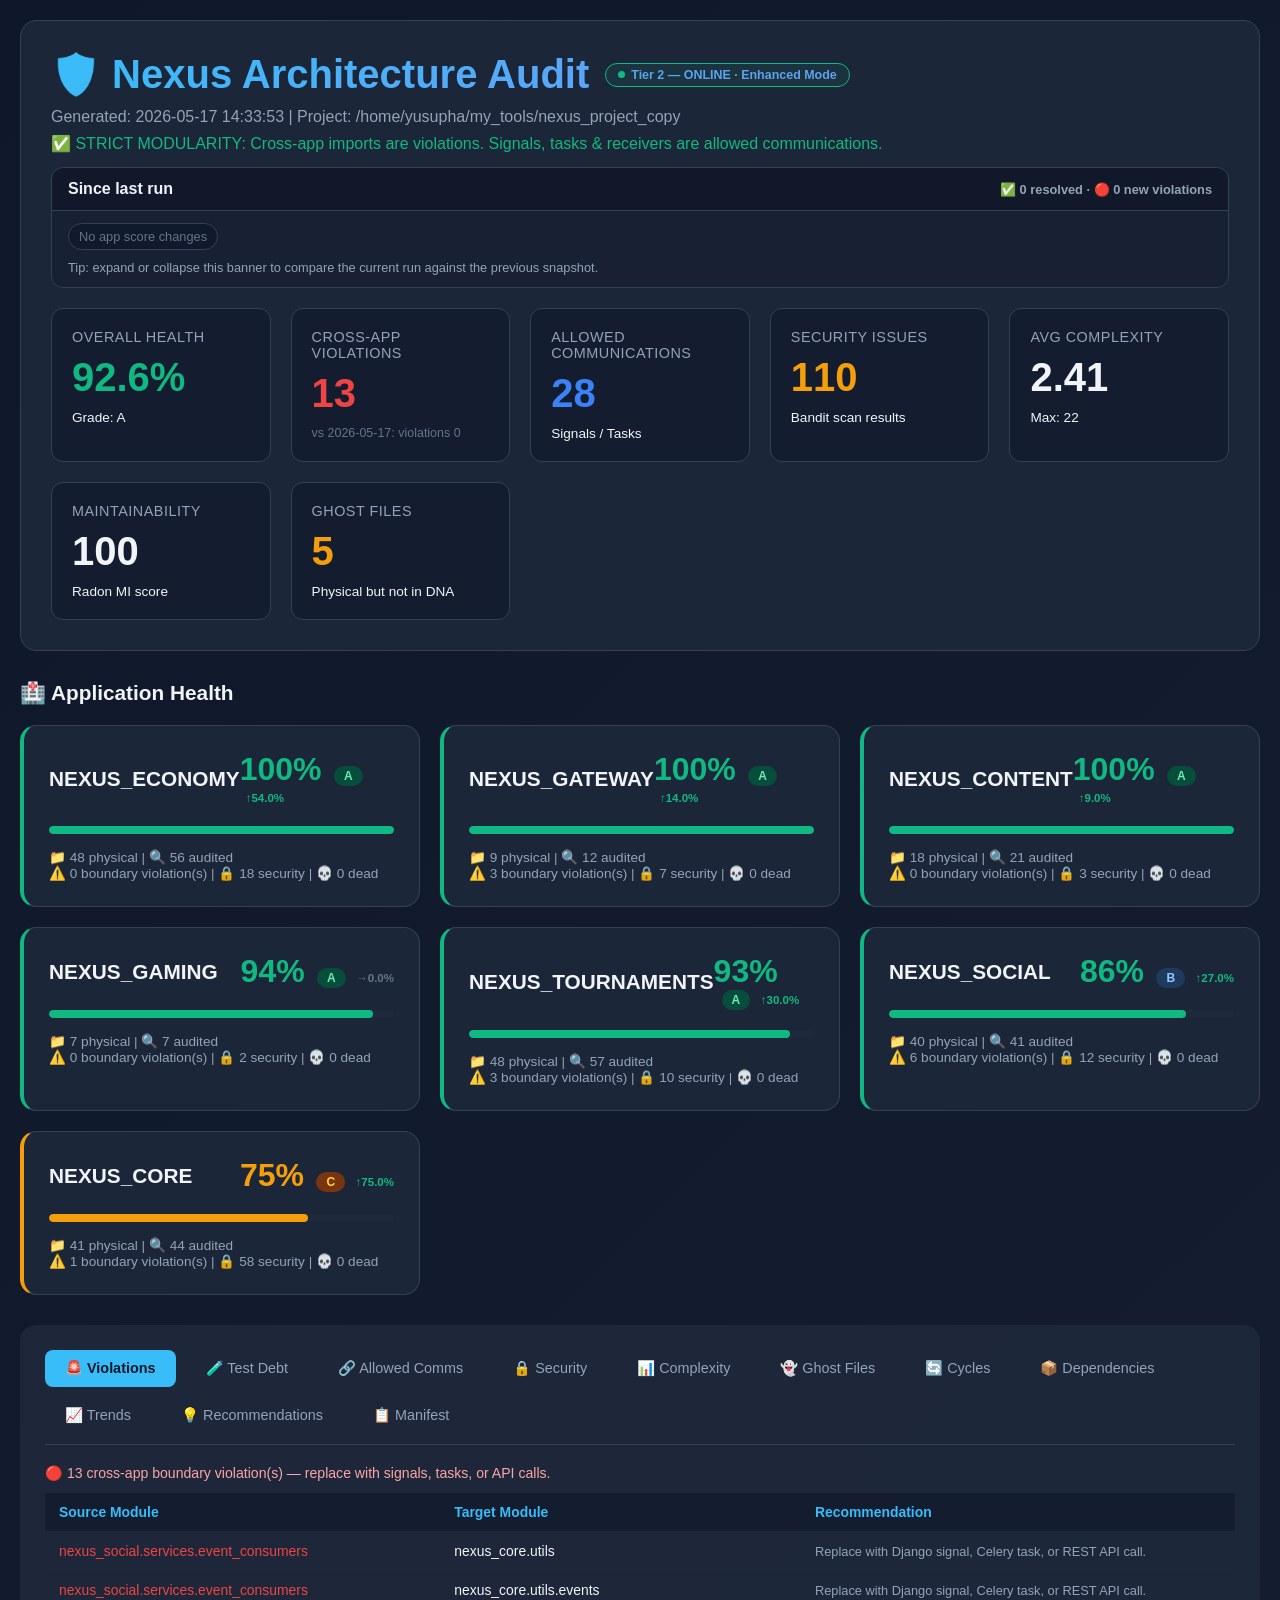
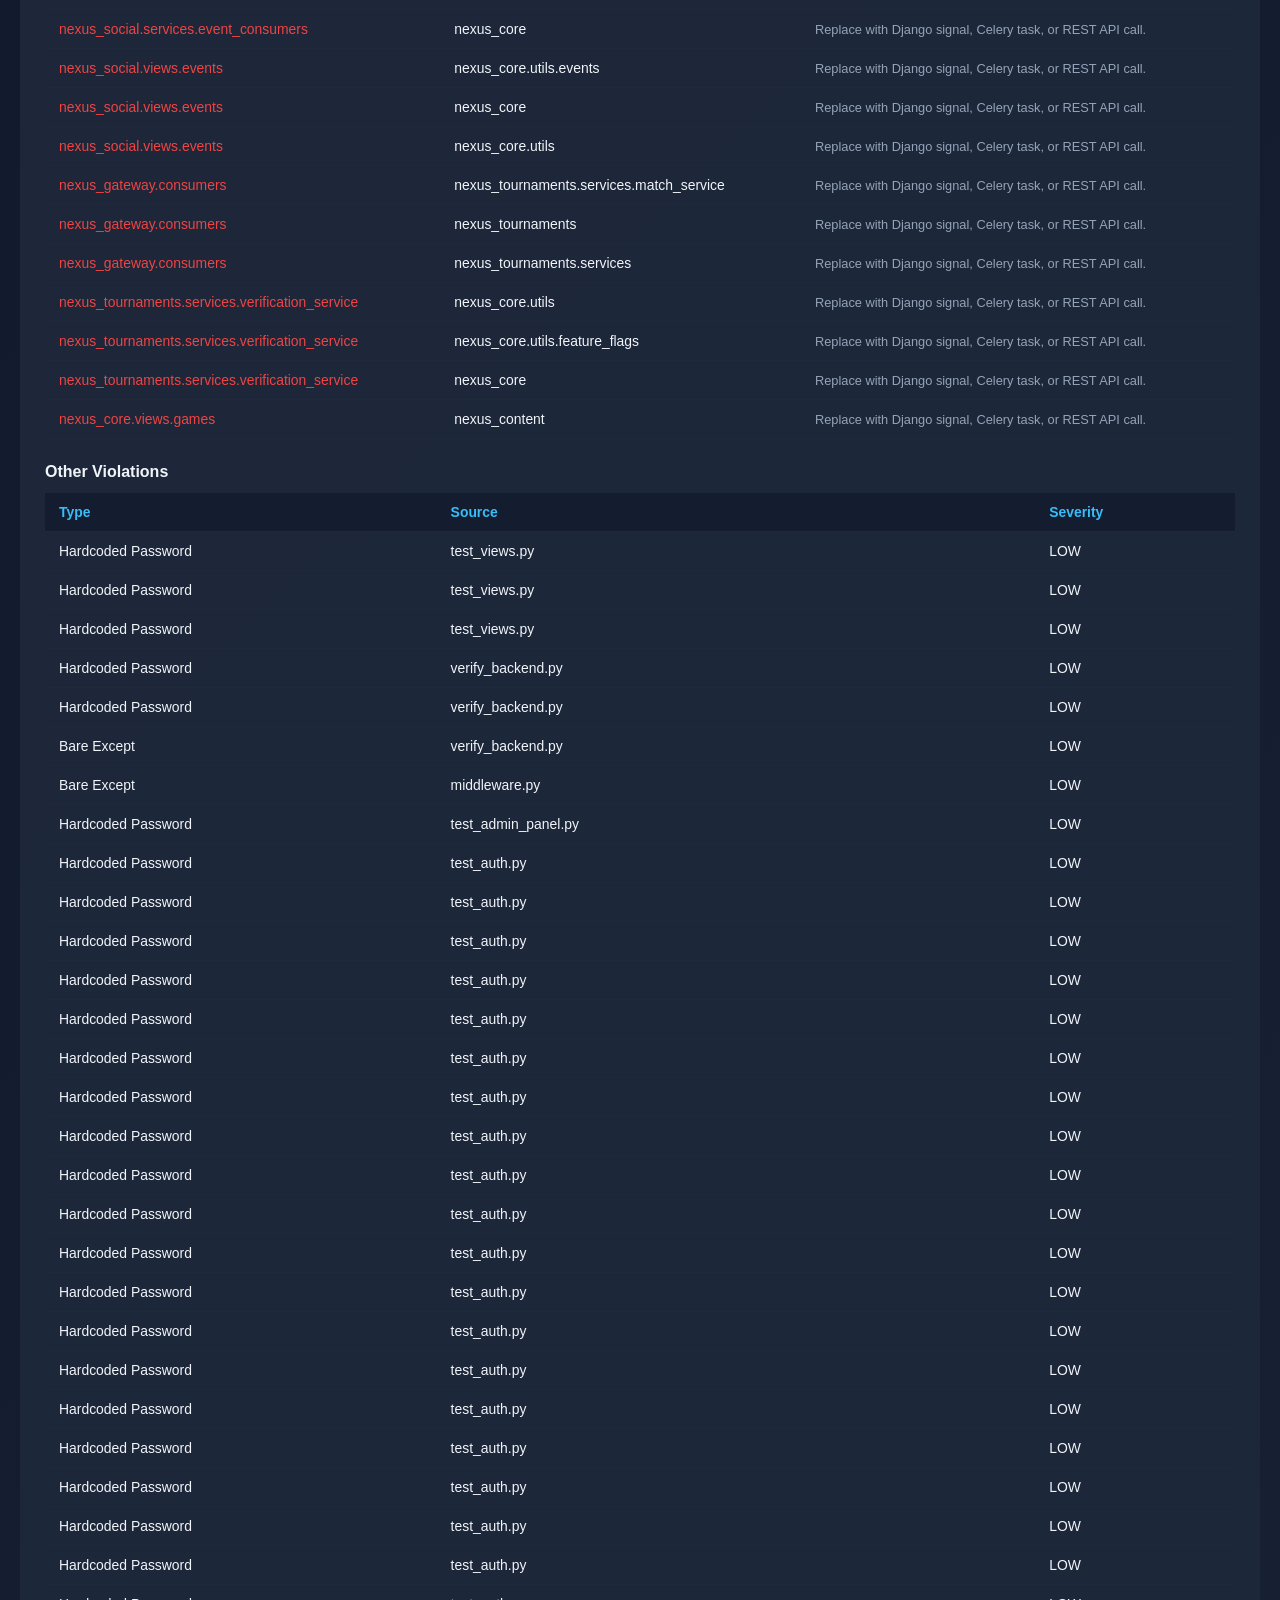
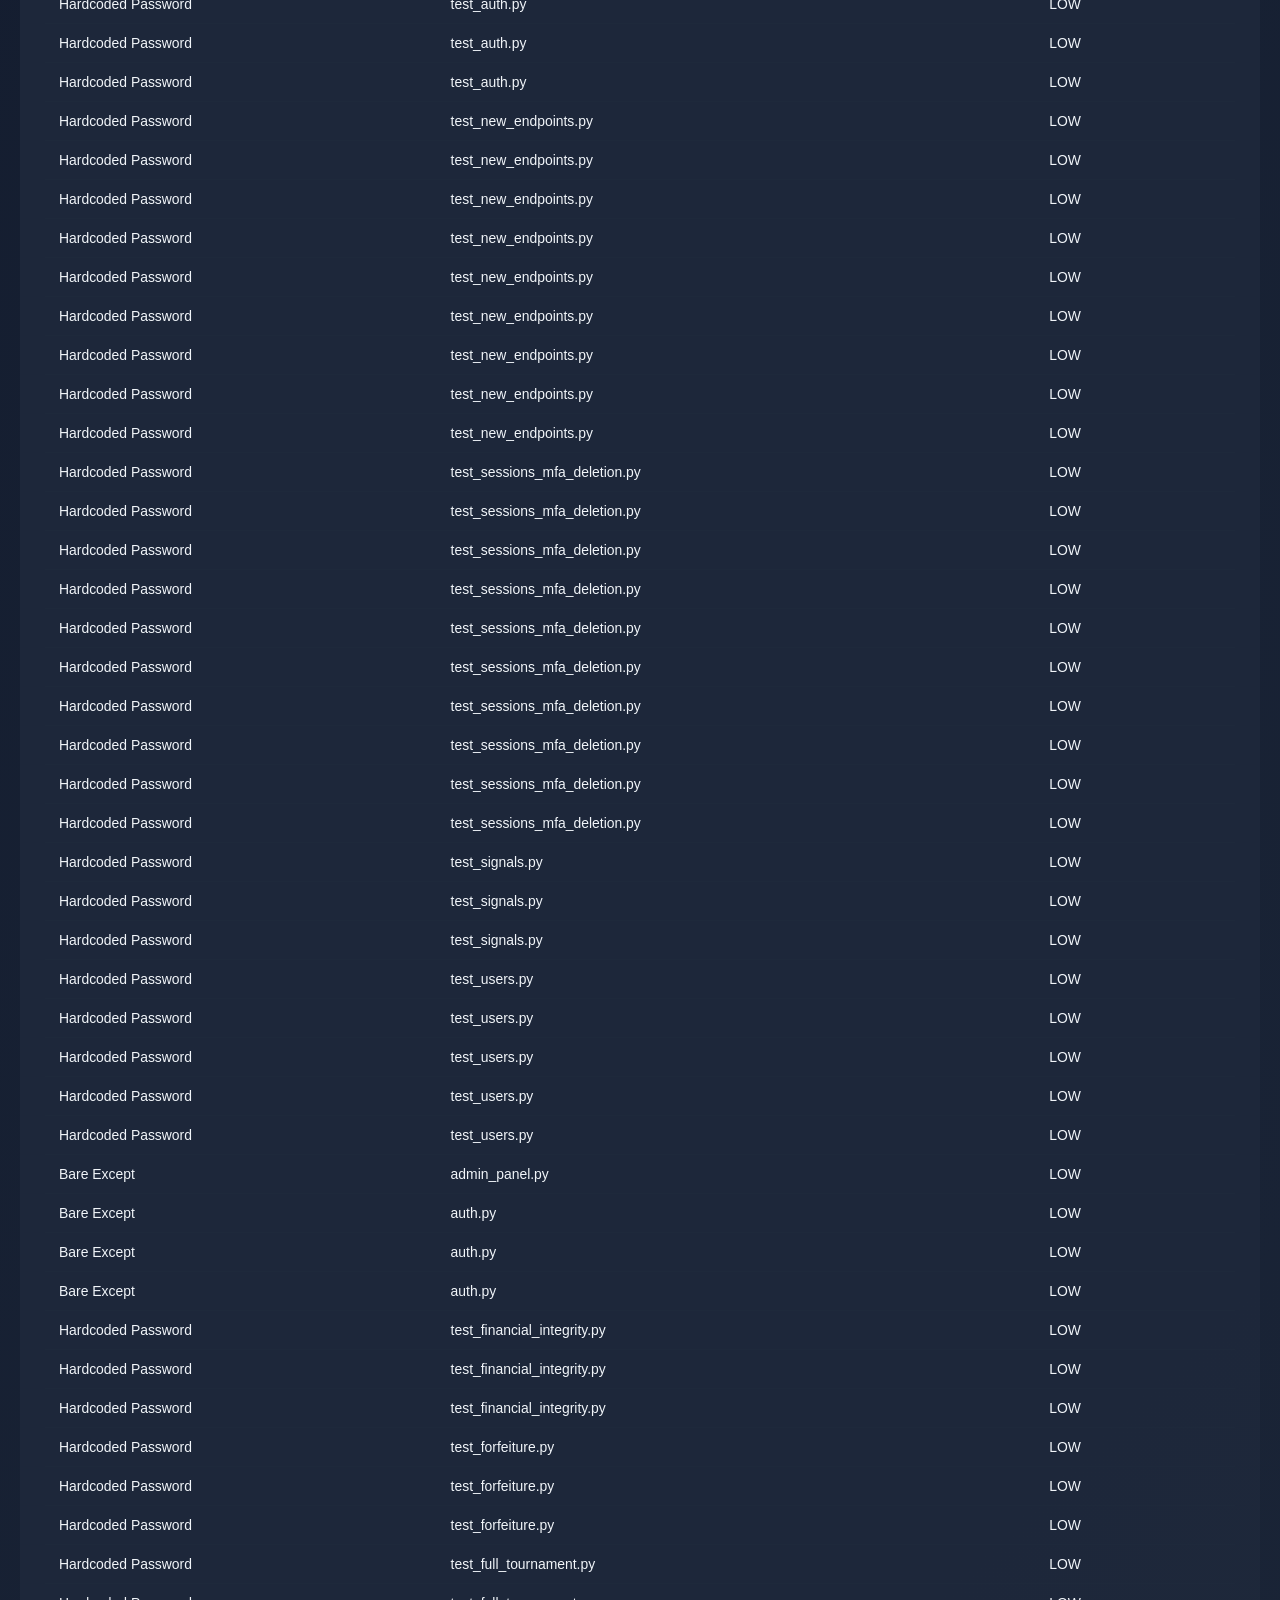
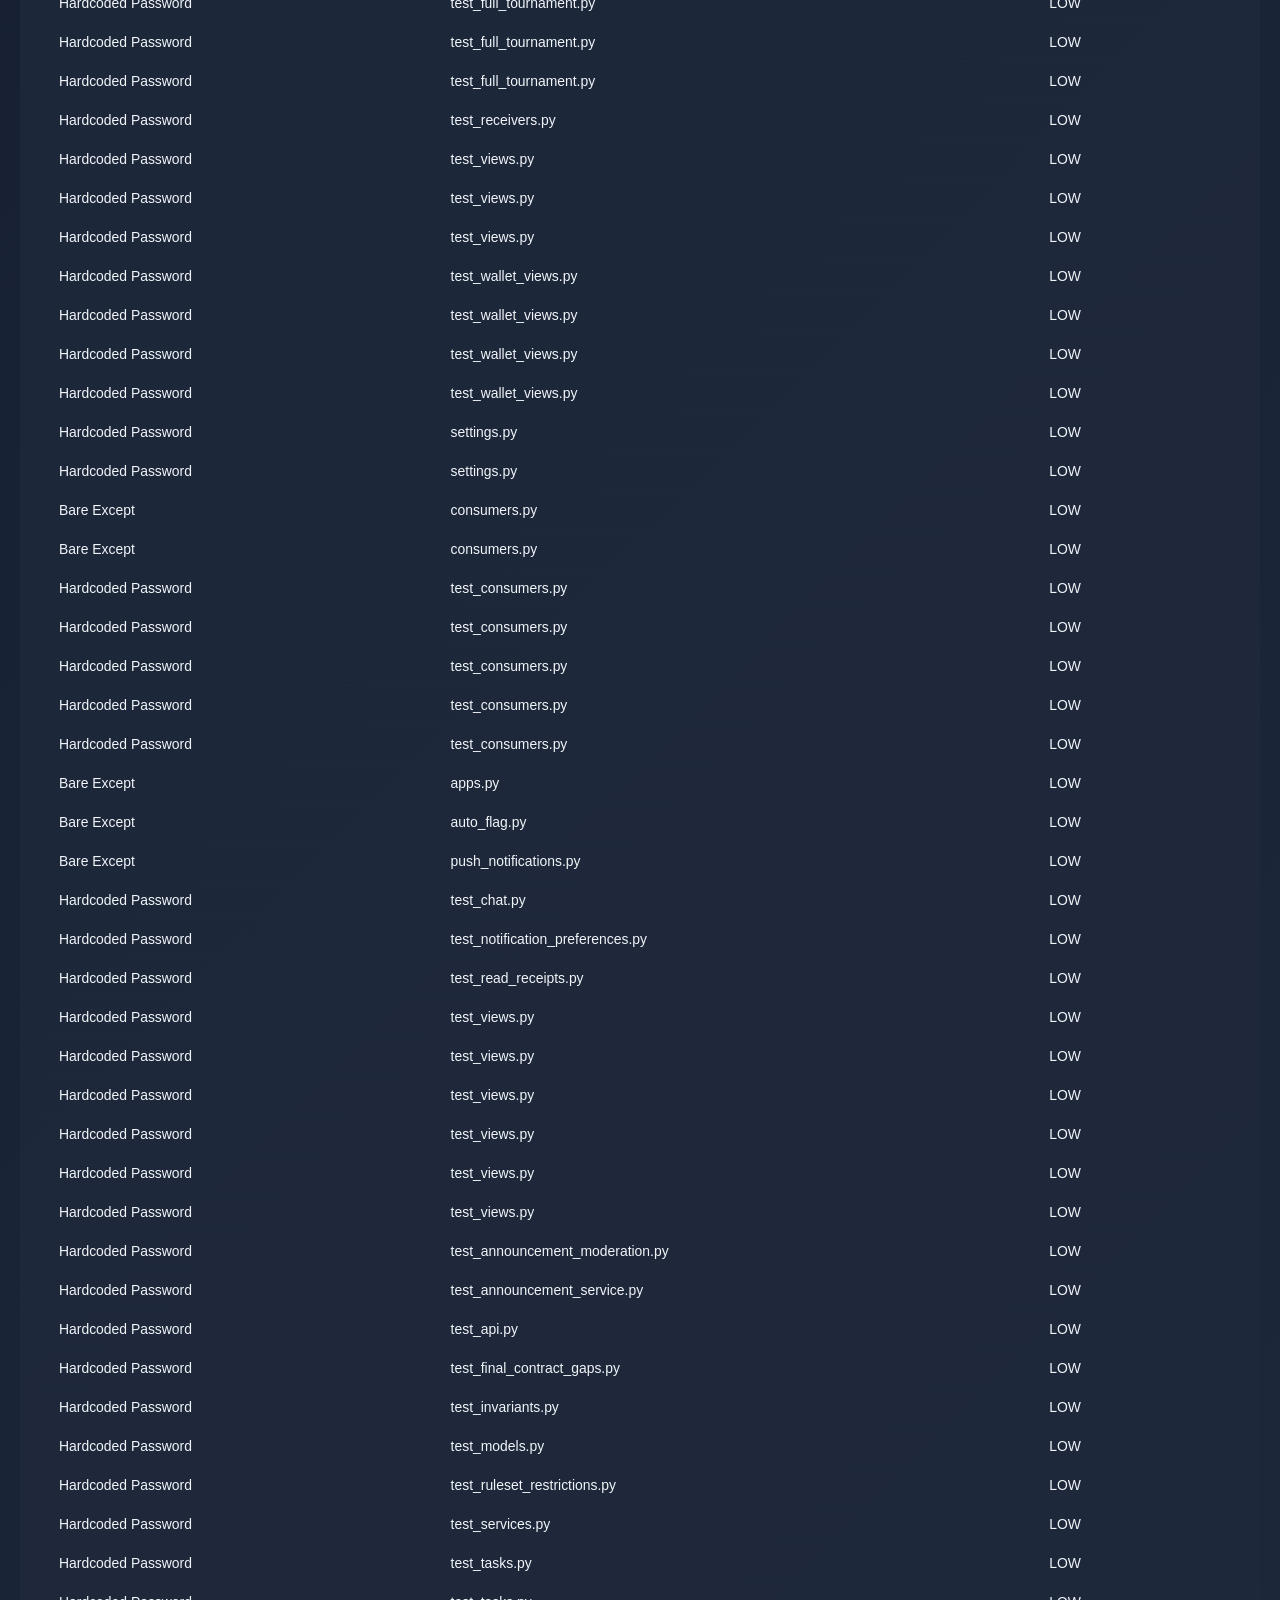
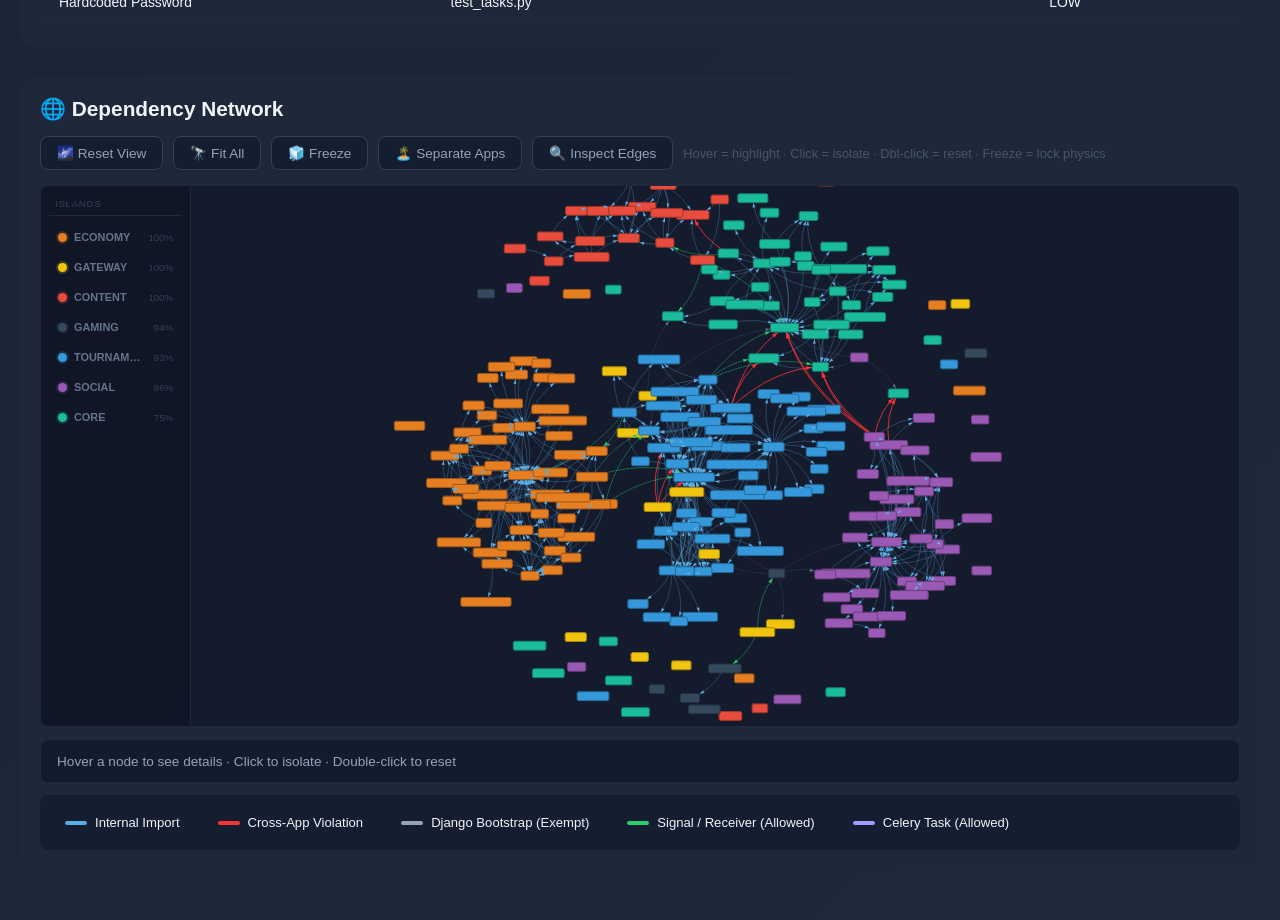
==== visuals/NEXUS_AUDIT_DASHBOARD.html @ c62bd5bd "add nexus audit files" ====
<!DOCTYPE html>
<html lang="en">
<head>
    <meta charset="UTF-8">
    <meta name="viewport" content="width=device-width, initial-scale=1.0">
    <title>Nexus Audit Dashboard — 2026-05-17 14:33:53</title>
    <script type="text/javascript">/**
 * vis-network
 * https://visjs.github.io/vis-network/
 *
 * A dynamic, browser-based visualization library.
 *
 * @version 9.1.2
 * @date    2022-03-28T20:17:35.342Z
 *
 * @copyright (c) 2011-2017 Almende B.V, http://almende.com
 * @copyright (c) 2017-2019 visjs contributors, https://github.com/visjs
 *
 * @license
 * vis.js is dual licensed under both
 *
 *   1. The Apache 2.0 License
 *      http://www.apache.org/licenses/LICENSE-2.0
 *
 *   and
 *
 *   2. The MIT License
 *      http://opensource.org/licenses/MIT
 *
 * vis.js may be distributed under either license.
 */
!function(t,e){"object"==typeof exports&&"undefined"!=typeof module?e(exports):"function"==typeof define&&define.amd?define(["exports"],e):e((t="undefined"!=typeof globalThis?globalThis:t||self).vis=t.vis||{})}(this,(function(t){"use strict";var e="undefined"!=typeof globalThis?globalThis:"undefined"!=typeof window?window:"undefined"!=typeof global?global:"undefined"!=typeof self?self:{},i=function(t){return t&&t.Math==Math&&t},n=i("object"==typeof globalThis&&globalThis)||i("object"==typeof window&&window)||i("object"==typeof self&&self)||i("object"==typeof e&&e)||function(){return this}()||Function("return this")(),o=function(t){try{return!!t()}catch(t){return!0}},r=!o((function(){var t=function(){}.bind();return"function"!=typeof t||t.hasOwnProperty("prototype")})),s=r,a=Function.prototype,h=a.apply,l=a.call,d="object"==typeof Reflect&&Reflect.apply||(s?l.bind(h):function(){return l.apply(h,arguments)}),c=r,u=Function.prototype,f=u.bind,p=u.call,v=c&&f.bind(p,p),g=c?function(t){return t&&v(t)}:function(t){return t&&function(){return p.apply(t,arguments)}},y=function(t){return"function"==typeof t},m={},b=!o((function(){return 7!=Object.defineProperty({},1,{get:function(){return 7}})[1]})),w=r,k=Function.prototype.call,_=w?k.bind(k):function(){return k.apply(k,arguments)},x={},E={}.propertyIsEnumerable,O=Object.getOwnPropertyDescriptor,C=O&&!E.call({1:2},1);x.f=C?function(t){var e=O(this,t);return!!e&&e.enumerable}:E;var S,T,M=function(t,e){return{enumerable:!(1&t),configurable:!(2&t),writable:!(4&t),value:e}},P=g,D=P({}.toString),I=P("".slice),B=function(t){return I(D(t),8,-1)},z=g,N=o,F=B,A=n.Object,j=z("".split),R=N((function(){return!A("z").propertyIsEnumerable(0)}))?function(t){return"String"==F(t)?j(t,""):A(t)}:A,L=n.TypeError,H=function(t){if(null==t)throw L("Can't call method on "+t);return t},W=R,q=H,V=function(t){return W(q(t))},U=y,Y=function(t){return"object"==typeof t?null!==t:U(t)},X={},G=X,K=n,$=y,Z=function(t){return $(t)?t:void 0},Q=function(t,e){return arguments.length<2?Z(G[t])||Z(K[t]):G[t]&&G[t][e]||K[t]&&K[t][e]},J=g({}.isPrototypeOf),tt=Q("navigator","userAgent")||"",et=n,it=tt,nt=et.process,ot=et.Deno,rt=nt&&nt.versions||ot&&ot.version,st=rt&&rt.v8;st&&(T=(S=st.split("."))[0]>0&&S[0]<4?1:+(S[0]+S[1])),!T&&it&&(!(S=it.match(/Edge\/(\d+)/))||S[1]>=74)&&(S=it.match(/Chrome\/(\d+)/))&&(T=+S[1]);var at=T,ht=at,lt=o,dt=!!Object.getOwnPropertySymbols&&!lt((function(){var t=Symbol();return!String(t)||!(Object(t)instanceof Symbol)||!Symbol.sham&&ht&&ht<41})),ct=dt&&!Symbol.sham&&"symbol"==typeof Symbol.iterator,ut=Q,ft=y,pt=J,vt=ct,gt=n.Object,yt=vt?function(t){return"symbol"==typeof t}:function(t){var e=ut("Symbol");return ft(e)&&pt(e.prototype,gt(t))},mt=n.String,bt=function(t){try{return mt(t)}catch(t){return"Object"}},wt=y,kt=bt,_t=n.TypeError,xt=function(t){if(wt(t))return t;throw _t(kt(t)+" is not a function")},Et=xt,Ot=function(t,e){var i=t[e];return null==i?void 0:Et(i)},Ct=_,St=y,Tt=Y,Mt=n.TypeError,Pt={exports:{}},Dt=n,It=Object.defineProperty,Bt=function(t,e){try{It(Dt,t,{value:e,configurable:!0,writable:!0})}catch(i){Dt[t]=e}return e},zt="__core-js_shared__",Nt=n[zt]||Bt(zt,{}),Ft=Nt;(Pt.exports=function(t,e){return Ft[t]||(Ft[t]=void 0!==e?e:{})})("versions",[]).push({version:"3.21.1",mode:"pure",copyright:"© 2014-2022 Denis Pushkarev (zloirock.ru)",license:"https://github.com/zloirock/core-js/blob/v3.21.1/LICENSE",source:"https://github.com/zloirock/core-js"});var At=H,jt=n.Object,Rt=function(t){return jt(At(t))},Lt=Rt,Ht=g({}.hasOwnProperty),Wt=Object.hasOwn||function(t,e){return Ht(Lt(t),e)},qt=g,Vt=0,Ut=Math.random(),Yt=qt(1..toString),Xt=function(t){return"Symbol("+(void 0===t?"":t)+")_"+Yt(++Vt+Ut,36)},Gt=n,Kt=Pt.exports,$t=Wt,Zt=Xt,Qt=dt,Jt=ct,te=Kt("wks"),ee=Gt.Symbol,ie=ee&&ee.for,ne=Jt?ee:ee&&ee.withoutSetter||Zt,oe=function(t){if(!$t(te,t)||!Qt&&"string"!=typeof te[t]){var e="Symbol."+t;Qt&&$t(ee,t)?te[t]=ee[t]:te[t]=Jt&&ie?ie(e):ne(e)}return te[t]},re=_,se=Y,ae=yt,he=Ot,le=function(t,e){var i,n;if("string"===e&&St(i=t.toString)&&!Tt(n=Ct(i,t)))return n;if(St(i=t.valueOf)&&!Tt(n=Ct(i,t)))return n;if("string"!==e&&St(i=t.toString)&&!Tt(n=Ct(i,t)))return n;throw Mt("Can't convert object to primitive value")},de=oe,ce=n.TypeError,ue=de("toPrimitive"),fe=function(t,e){if(!se(t)||ae(t))return t;var i,n=he(t,ue);if(n){if(void 0===e&&(e="default"),i=re(n,t,e),!se(i)||ae(i))return i;throw ce("Can't convert object to primitive value")}return void 0===e&&(e="number"),le(t,e)},pe=yt,ve=function(t){var e=fe(t,"string");return pe(e)?e:e+""},ge=Y,ye=n.document,me=ge(ye)&&ge(ye.createElement),be=function(t){return me?ye.createElement(t):{}},we=be,ke=!b&&!o((function(){return 7!=Object.defineProperty(we("div"),"a",{get:function(){return 7}}).a})),_e=b,xe=_,Ee=x,Oe=M,Ce=V,Se=ve,Te=Wt,Me=ke,Pe=Object.getOwnPropertyDescriptor;m.f=_e?Pe:function(t,e){if(t=Ce(t),e=Se(e),Me)try{return Pe(t,e)}catch(t){}if(Te(t,e))return Oe(!xe(Ee.f,t,e),t[e])};var De=o,Ie=y,Be=/#|\.prototype\./,ze=function(t,e){var i=Fe[Ne(t)];return i==je||i!=Ae&&(Ie(e)?De(e):!!e)},Ne=ze.normalize=function(t){return String(t).replace(Be,".").toLowerCase()},Fe=ze.data={},Ae=ze.NATIVE="N",je=ze.POLYFILL="P",Re=ze,Le=xt,He=r,We=g(g.bind),qe=function(t,e){return Le(t),void 0===e?t:He?We(t,e):function(){return t.apply(e,arguments)}},Ve={},Ue=b&&o((function(){return 42!=Object.defineProperty((function(){}),"prototype",{value:42,writable:!1}).prototype})),Ye=n,Xe=Y,Ge=Ye.String,Ke=Ye.TypeError,$e=function(t){if(Xe(t))return t;throw Ke(Ge(t)+" is not an object")},Ze=b,Qe=ke,Je=Ue,ti=$e,ei=ve,ii=n.TypeError,ni=Object.defineProperty,oi=Object.getOwnPropertyDescriptor,ri="enumerable",si="configurable",ai="writable";Ve.f=Ze?Je?function(t,e,i){if(ti(t),e=ei(e),ti(i),"function"==typeof t&&"prototype"===e&&"value"in i&&ai in i&&!i.writable){var n=oi(t,e);n&&n.writable&&(t[e]=i.value,i={configurable:si in i?i.configurable:n.configurable,enumerable:ri in i?i.enumerable:n.enumerable,writable:!1})}return ni(t,e,i)}:ni:function(t,e,i){if(ti(t),e=ei(e),ti(i),Qe)try{return ni(t,e,i)}catch(t){}if("get"in i||"set"in i)throw ii("Accessors not supported");return"value"in i&&(t[e]=i.value),t};var hi=Ve,li=M,di=b?function(t,e,i){return hi.f(t,e,li(1,i))}:function(t,e,i){return t[e]=i,t},ci=n,ui=d,fi=g,pi=y,vi=m.f,gi=Re,yi=X,mi=qe,bi=di,wi=Wt,ki=function(t){var e=function(i,n,o){if(this instanceof e){switch(arguments.length){case 0:return new t;case 1:return new t(i);case 2:return new t(i,n)}return new t(i,n,o)}return ui(t,this,arguments)};return e.prototype=t.prototype,e},_i=function(t,e){var i,n,o,r,s,a,h,l,d=t.target,c=t.global,u=t.stat,f=t.proto,p=c?ci:u?ci[d]:(ci[d]||{}).prototype,v=c?yi:yi[d]||bi(yi,d,{})[d],g=v.prototype;for(o in e)i=!gi(c?o:d+(u?".":"#")+o,t.forced)&&p&&wi(p,o),s=v[o],i&&(a=t.noTargetGet?(l=vi(p,o))&&l.value:p[o]),r=i&&a?a:e[o],i&&typeof s==typeof r||(h=t.bind&&i?mi(r,ci):t.wrap&&i?ki(r):f&&pi(r)?fi(r):r,(t.sham||r&&r.sham||s&&s.sham)&&bi(h,"sham",!0),bi(v,o,h),f&&(wi(yi,n=d+"Prototype")||bi(yi,n,{}),bi(yi[n],o,r),t.real&&g&&!g[o]&&bi(g,o,r)))},xi=Math.ceil,Ei=Math.floor,Oi=function(t){var e=+t;return e!=e||0===e?0:(e>0?Ei:xi)(e)},Ci=Oi,Si=Math.max,Ti=Math.min,Mi=function(t,e){var i=Ci(t);return i<0?Si(i+e,0):Ti(i,e)},Pi=Oi,Di=Math.min,Ii=function(t){return t>0?Di(Pi(t),9007199254740991):0},Bi=function(t){return Ii(t.length)},zi=V,Ni=Mi,Fi=Bi,Ai=function(t){return function(e,i,n){var o,r=zi(e),s=Fi(r),a=Ni(n,s);if(t&&i!=i){for(;s>a;)if((o=r[a++])!=o)return!0}else for(;s>a;a++)if((t||a in r)&&r[a]===i)return t||a||0;return!t&&-1}},ji={includes:Ai(!0),indexOf:Ai(!1)},Ri={},Li=Wt,Hi=V,Wi=ji.indexOf,qi=Ri,Vi=g([].push),Ui=function(t,e){var i,n=Hi(t),o=0,r=[];for(i in n)!Li(qi,i)&&Li(n,i)&&Vi(r,i);for(;e.length>o;)Li(n,i=e[o++])&&(~Wi(r,i)||Vi(r,i));return r},Yi=["constructor","hasOwnProperty","isPrototypeOf","propertyIsEnumerable","toLocaleString","toString","valueOf"],Xi=Ui,Gi=Yi,Ki=Object.keys||function(t){return Xi(t,Gi)},$i={};$i.f=Object.getOwnPropertySymbols;var Zi=b,Qi=g,Ji=_,tn=o,en=Ki,nn=$i,on=x,rn=Rt,sn=R,an=Object.assign,hn=Object.defineProperty,ln=Qi([].concat),dn=!an||tn((function(){if(Zi&&1!==an({b:1},an(hn({},"a",{enumerable:!0,get:function(){hn(this,"b",{value:3,enumerable:!1})}}),{b:2})).b)return!0;var t={},e={},i=Symbol(),n="abcdefghijklmnopqrst";return t[i]=7,n.split("").forEach((function(t){e[t]=t})),7!=an({},t)[i]||en(an({},e)).join("")!=n}))?function(t,e){for(var i=rn(t),n=arguments.length,o=1,r=nn.f,s=on.f;n>o;)for(var a,h=sn(arguments[o++]),l=r?ln(en(h),r(h)):en(h),d=l.length,c=0;d>c;)a=l[c++],Zi&&!Ji(s,h,a)||(i[a]=h[a]);return i}:an,cn=dn;_i({target:"Object",stat:!0,forced:Object.assign!==cn},{assign:cn});var un=X.Object.assign,fn=g([].slice),pn=g,vn=xt,gn=Y,yn=Wt,mn=fn,bn=r,wn=n.Function,kn=pn([].concat),_n=pn([].join),xn={},En=function(t,e,i){if(!yn(xn,e)){for(var n=[],o=0;o<e;o++)n[o]="a["+o+"]";xn[e]=wn("C,a","return new C("+_n(n,",")+")")}return xn[e](t,i)},On=bn?wn.bind:function(t){var e=vn(this),i=e.prototype,n=mn(arguments,1),o=function(){var i=kn(n,mn(arguments));return this instanceof o?En(e,i.length,i):e.apply(t,i)};return gn(i)&&(o.prototype=i),o},Cn=On;_i({target:"Function",proto:!0,forced:Function.bind!==Cn},{bind:Cn});var Sn=X,Tn=function(t){return Sn[t+"Prototype"]},Mn=Tn("Function").bind,Pn=J,Dn=Mn,In=Function.prototype,Bn=function(t){var e=t.bind;return t===In||Pn(In,t)&&e===In.bind?Dn:e},zn=Bn;function Nn(t,e,i,n){t.beginPath(),t.arc(e,i,n,0,2*Math.PI,!1),t.closePath()}function Fn(t,e,i,n,o,r){var s=Math.PI/180;n-2*r<0&&(r=n/2),o-2*r<0&&(r=o/2),t.beginPath(),t.moveTo(e+r,i),t.lineTo(e+n-r,i),t.arc(e+n-r,i+r,r,270*s,360*s,!1),t.lineTo(e+n,i+o-r),t.arc(e+n-r,i+o-r,r,0,90*s,!1),t.lineTo(e+r,i+o),t.arc(e+r,i+o-r,r,90*s,180*s,!1),t.lineTo(e,i+r),t.arc(e+r,i+r,r,180*s,270*s,!1),t.closePath()}function An(t,e,i,n,o){var r=.5522848,s=n/2*r,a=o/2*r,h=e+n,l=i+o,d=e+n/2,c=i+o/2;t.beginPath(),t.moveTo(e,c),t.bezierCurveTo(e,c-a,d-s,i,d,i),t.bezierCurveTo(d+s,i,h,c-a,h,c),t.bezierCurveTo(h,c+a,d+s,l,d,l),t.bezierCurveTo(d-s,l,e,c+a,e,c),t.closePath()}function jn(t,e,i,n,o){var r=o*(1/3),s=.5522848,a=n/2*s,h=r/2*s,l=e+n,d=i+r,c=e+n/2,u=i+r/2,f=i+(o-r/2),p=i+o;t.beginPath(),t.moveTo(l,u),t.bezierCurveTo(l,u+h,c+a,d,c,d),t.bezierCurveTo(c-a,d,e,u+h,e,u),t.bezierCurveTo(e,u-h,c-a,i,c,i),t.bezierCurveTo(c+a,i,l,u-h,l,u),t.lineTo(l,f),t.bezierCurveTo(l,f+h,c+a,p,c,p),t.bezierCurveTo(c-a,p,e,f+h,e,f),t.lineTo(e,u)}function Rn(t,e,i,n,o,r){t.beginPath(),t.moveTo(e,i);for(var s=r.length,a=n-e,h=o-i,l=h/a,d=Math.sqrt(a*a+h*h),c=0,u=!0,f=0,p=+r[0];d>=.1;)(p=+r[c++%s])>d&&(p=d),f=Math.sqrt(p*p/(1+l*l)),e+=f=a<0?-f:f,i+=l*f,!0===u?t.lineTo(e,i):t.moveTo(e,i),d-=p,u=!u}var Ln={circle:Nn,dashedLine:Rn,database:jn,diamond:function(t,e,i,n){t.beginPath(),t.lineTo(e,i+n),t.lineTo(e+n,i),t.lineTo(e,i-n),t.lineTo(e-n,i),t.closePath()},ellipse:An,ellipse_vis:An,hexagon:function(t,e,i,n){t.beginPath();var o=2*Math.PI/6;t.moveTo(e+n,i);for(var r=1;r<6;r++)t.lineTo(e+n*Math.cos(o*r),i+n*Math.sin(o*r));t.closePath()},roundRect:Fn,square:function(t,e,i,n){t.beginPath(),t.rect(e-n,i-n,2*n,2*n),t.closePath()},star:function(t,e,i,n){t.beginPath(),i+=.1*(n*=.82);for(var o=0;o<10;o++){var r=o%2==0?1.3*n:.5*n;t.lineTo(e+r*Math.sin(2*o*Math.PI/10),i-r*Math.cos(2*o*Math.PI/10))}t.closePath()},triangle:function(t,e,i,n){t.beginPath(),i+=.275*(n*=1.15);var o=2*n,r=o/2,s=Math.sqrt(3)/6*o,a=Math.sqrt(o*o-r*r);t.moveTo(e,i-(a-s)),t.lineTo(e+r,i+s),t.lineTo(e-r,i+s),t.lineTo(e,i-(a-s)),t.closePath()},triangleDown:function(t,e,i,n){t.beginPath(),i-=.275*(n*=1.15);var o=2*n,r=o/2,s=Math.sqrt(3)/6*o,a=Math.sqrt(o*o-r*r);t.moveTo(e,i+(a-s)),t.lineTo(e+r,i-s),t.lineTo(e-r,i-s),t.lineTo(e,i+(a-s)),t.closePath()}};var Hn={exports:{}};!function(t){function e(t){if(t)return function(t){for(var i in e.prototype)t[i]=e.prototype[i];return t}(t)}t.exports=e,e.prototype.on=e.prototype.addEventListener=function(t,e){return this._callbacks=this._callbacks||{},(this._callbacks["$"+t]=this._callbacks["$"+t]||[]).push(e),this},e.prototype.once=function(t,e){function i(){this.off(t,i),e.apply(this,arguments)}return i.fn=e,this.on(t,i),this},e.prototype.off=e.prototype.removeListener=e.prototype.removeAllListeners=e.prototype.removeEventListener=function(t,e){if(this._callbacks=this._callbacks||{},0==arguments.length)return this._callbacks={},this;var i,n=this._callbacks["$"+t];if(!n)return this;if(1==arguments.length)return delete this._callbacks["$"+t],this;for(var o=0;o<n.length;o++)if((i=n[o])===e||i.fn===e){n.splice(o,1);break}return 0===n.length&&delete this._callbacks["$"+t],this},e.prototype.emit=function(t){this._callbacks=this._callbacks||{};for(var e=new Array(arguments.length-1),i=this._callbacks["$"+t],n=1;n<arguments.length;n++)e[n-1]=arguments[n];if(i){n=0;for(var o=(i=i.slice(0)).length;n<o;++n)i[n].apply(this,e)}return this},e.prototype.listeners=function(t){return this._callbacks=this._callbacks||{},this._callbacks["$"+t]||[]},e.prototype.hasListeners=function(t){return!!this.listeners(t).length}}(Hn);var Wn=Hn.exports,qn={};qn[oe("toStringTag")]="z";var Vn="[object z]"===String(qn),Un=n,Yn=Vn,Xn=y,Gn=B,Kn=oe("toStringTag"),$n=Un.Object,Zn="Arguments"==Gn(function(){return arguments}()),Qn=Yn?Gn:function(t){var e,i,n;return void 0===t?"Undefined":null===t?"Null":"string"==typeof(i=function(t,e){try{return t[e]}catch(t){}}(e=$n(t),Kn))?i:Zn?Gn(e):"Object"==(n=Gn(e))&&Xn(e.callee)?"Arguments":n},Jn=Qn,to=n.String,eo=function(t){if("Symbol"===Jn(t))throw TypeError("Cannot convert a Symbol value to a string");return to(t)},io=g,no=Oi,oo=eo,ro=H,so=io("".charAt),ao=io("".charCodeAt),ho=io("".slice),lo=function(t){return function(e,i){var n,o,r=oo(ro(e)),s=no(i),a=r.length;return s<0||s>=a?t?"":void 0:(n=ao(r,s))<55296||n>56319||s+1===a||(o=ao(r,s+1))<56320||o>57343?t?so(r,s):n:t?ho(r,s,s+2):o-56320+(n-55296<<10)+65536}},co={codeAt:lo(!1),charAt:lo(!0)},uo=y,fo=Nt,po=g(Function.toString);uo(fo.inspectSource)||(fo.inspectSource=function(t){return po(t)});var vo,go,yo,mo=fo.inspectSource,bo=y,wo=mo,ko=n.WeakMap,_o=bo(ko)&&/native code/.test(wo(ko)),xo=Pt.exports,Eo=Xt,Oo=xo("keys"),Co=function(t){return Oo[t]||(Oo[t]=Eo(t))},So=_o,To=n,Mo=g,Po=Y,Do=di,Io=Wt,Bo=Nt,zo=Co,No=Ri,Fo="Object already initialized",Ao=To.TypeError,jo=To.WeakMap;if(So||Bo.state){var Ro=Bo.state||(Bo.state=new jo),Lo=Mo(Ro.get),Ho=Mo(Ro.has),Wo=Mo(Ro.set);vo=function(t,e){if(Ho(Ro,t))throw new Ao(Fo);return e.facade=t,Wo(Ro,t,e),e},go=function(t){return Lo(Ro,t)||{}},yo=function(t){return Ho(Ro,t)}}else{var qo=zo("state");No[qo]=!0,vo=function(t,e){if(Io(t,qo))throw new Ao(Fo);return e.facade=t,Do(t,qo,e),e},go=function(t){return Io(t,qo)?t[qo]:{}},yo=function(t){return Io(t,qo)}}var Vo={set:vo,get:go,has:yo,enforce:function(t){return yo(t)?go(t):vo(t,{})},getterFor:function(t){return function(e){var i;if(!Po(e)||(i=go(e)).type!==t)throw Ao("Incompatible receiver, "+t+" required");return i}}},Uo=b,Yo=Wt,Xo=Function.prototype,Go=Uo&&Object.getOwnPropertyDescriptor,Ko=Yo(Xo,"name"),$o={EXISTS:Ko,PROPER:Ko&&"something"===function(){}.name,CONFIGURABLE:Ko&&(!Uo||Uo&&Go(Xo,"name").configurable)},Zo={},Qo=b,Jo=Ue,tr=Ve,er=$e,ir=V,nr=Ki;Zo.f=Qo&&!Jo?Object.defineProperties:function(t,e){er(t);for(var i,n=ir(e),o=nr(e),r=o.length,s=0;r>s;)tr.f(t,i=o[s++],n[i]);return t};var or,rr=Q("document","documentElement"),sr=$e,ar=Zo,hr=Yi,lr=Ri,dr=rr,cr=be,ur=Co("IE_PROTO"),fr=function(){},pr=function(t){return"<script>"+t+"</"+"script>"},vr=function(t){t.write(pr("")),t.close();var e=t.parentWindow.Object;return t=null,e},gr=function(){try{or=new ActiveXObject("htmlfile")}catch(t){}var t,e;gr="undefined"!=typeof document?document.domain&&or?vr(or):((e=cr("iframe")).style.display="none",dr.appendChild(e),e.src=String("javascript:"),(t=e.contentWindow.document).open(),t.write(pr("document.F=Object")),t.close(),t.F):vr(or);for(var i=hr.length;i--;)delete gr.prototype[hr[i]];return gr()};lr[ur]=!0;var yr,mr,br,wr=Object.create||function(t,e){var i;return null!==t?(fr.prototype=sr(t),i=new fr,fr.prototype=null,i[ur]=t):i=gr(),void 0===e?i:ar.f(i,e)},kr=!o((function(){function t(){}return t.prototype.constructor=null,Object.getPrototypeOf(new t)!==t.prototype})),_r=n,xr=Wt,Er=y,Or=Rt,Cr=kr,Sr=Co("IE_PROTO"),Tr=_r.Object,Mr=Tr.prototype,Pr=Cr?Tr.getPrototypeOf:function(t){var e=Or(t);if(xr(e,Sr))return e[Sr];var i=e.constructor;return Er(i)&&e instanceof i?i.prototype:e instanceof Tr?Mr:null},Dr=di,Ir=function(t,e,i,n){n&&n.enumerable?t[e]=i:Dr(t,e,i)},Br=o,zr=y,Nr=wr,Fr=Pr,Ar=Ir,jr=oe("iterator"),Rr=!1;[].keys&&("next"in(br=[].keys())?(mr=Fr(Fr(br)))!==Object.prototype&&(yr=mr):Rr=!0);var Lr=null==yr||Br((function(){var t={};return yr[jr].call(t)!==t}));zr((yr=Lr?{}:Nr(yr))[jr])||Ar(yr,jr,(function(){return this}));var Hr={IteratorPrototype:yr,BUGGY_SAFARI_ITERATORS:Rr},Wr=Qn,qr=Vn?{}.toString:function(){return"[object "+Wr(this)+"]"},Vr=Vn,Ur=Ve.f,Yr=di,Xr=Wt,Gr=qr,Kr=oe("toStringTag"),$r=function(t,e,i,n){if(t){var o=i?t:t.prototype;Xr(o,Kr)||Ur(o,Kr,{configurable:!0,value:e}),n&&!Vr&&Yr(o,"toString",Gr)}},Zr={},Qr=Hr.IteratorPrototype,Jr=wr,ts=M,es=$r,is=Zr,ns=function(){return this},os=n,rs=y,ss=os.String,as=os.TypeError,hs=g,ls=$e,ds=function(t){if("object"==typeof t||rs(t))return t;throw as("Can't set "+ss(t)+" as a prototype")},cs=Object.setPrototypeOf||("__proto__"in{}?function(){var t,e=!1,i={};try{(t=hs(Object.getOwnPropertyDescriptor(Object.prototype,"__proto__").set))(i,[]),e=i instanceof Array}catch(t){}return function(i,n){return ls(i),ds(n),e?t(i,n):i.__proto__=n,i}}():void 0),us=_i,fs=_,ps=function(t,e,i,n){var o=e+" Iterator";return t.prototype=Jr(Qr,{next:ts(+!n,i)}),es(t,o,!1,!0),is[o]=ns,t},vs=Pr,gs=$r,ys=Ir,ms=Zr,bs=$o.PROPER,ws=Hr.BUGGY_SAFARI_ITERATORS,ks=oe("iterator"),_s="keys",xs="values",Es="entries",Os=function(){return this},Cs=function(t,e,i,n,o,r,s){ps(i,e,n);var a,h,l,d=function(t){if(t===o&&v)return v;if(!ws&&t in f)return f[t];switch(t){case _s:case xs:case Es:return function(){return new i(this,t)}}return function(){return new i(this)}},c=e+" Iterator",u=!1,f=t.prototype,p=f[ks]||f["@@iterator"]||o&&f[o],v=!ws&&p||d(o),g="Array"==e&&f.entries||p;if(g&&(a=vs(g.call(new t)))!==Object.prototype&&a.next&&(gs(a,c,!0,!0),ms[c]=Os),bs&&o==xs&&p&&p.name!==xs&&(u=!0,v=function(){return fs(p,this)}),o)if(h={values:d(xs),keys:r?v:d(_s),entries:d(Es)},s)for(l in h)(ws||u||!(l in f))&&ys(f,l,h[l]);else us({target:e,proto:!0,forced:ws||u},h);return s&&f[ks]!==v&&ys(f,ks,v,{name:o}),ms[e]=v,h},Ss=co.charAt,Ts=eo,Ms=Vo,Ps=Cs,Ds="String Iterator",Is=Ms.set,Bs=Ms.getterFor(Ds);Ps(String,"String",(function(t){Is(this,{type:Ds,string:Ts(t),index:0})}),(function(){var t,e=Bs(this),i=e.string,n=e.index;return n>=i.length?{value:void 0,done:!0}:(t=Ss(i,n),e.index+=t.length,{value:t,done:!1})}));var zs=_,Ns=$e,Fs=Ot,As=function(t,e,i){var n,o;Ns(t);try{if(!(n=Fs(t,"return"))){if("throw"===e)throw i;return i}n=zs(n,t)}catch(t){o=!0,n=t}if("throw"===e)throw i;if(o)throw n;return Ns(n),i},js=$e,Rs=As,Ls=Zr,Hs=oe("iterator"),Ws=Array.prototype,qs=function(t){return void 0!==t&&(Ls.Array===t||Ws[Hs]===t)},Vs=g,Us=o,Ys=y,Xs=Qn,Gs=mo,Ks=function(){},$s=[],Zs=Q("Reflect","construct"),Qs=/^\s*(?:class|function)\b/,Js=Vs(Qs.exec),ta=!Qs.exec(Ks),ea=function(t){if(!Ys(t))return!1;try{return Zs(Ks,$s,t),!0}catch(t){return!1}},ia=function(t){if(!Ys(t))return!1;switch(Xs(t)){case"AsyncFunction":case"GeneratorFunction":case"AsyncGeneratorFunction":return!1}try{return ta||!!Js(Qs,Gs(t))}catch(t){return!0}};ia.sham=!0;var na=!Zs||Us((function(){var t;return ea(ea.call)||!ea(Object)||!ea((function(){t=!0}))||t}))?ia:ea,oa=ve,ra=Ve,sa=M,aa=function(t,e,i){var n=oa(e);n in t?ra.f(t,n,sa(0,i)):t[n]=i},ha=Qn,la=Ot,da=Zr,ca=oe("iterator"),ua=function(t){if(null!=t)return la(t,ca)||la(t,"@@iterator")||da[ha(t)]},fa=_,pa=xt,va=$e,ga=bt,ya=ua,ma=n.TypeError,ba=function(t,e){var i=arguments.length<2?ya(t):e;if(pa(i))return va(fa(i,t));throw ma(ga(t)+" is not iterable")},wa=qe,ka=_,_a=Rt,xa=function(t,e,i,n){try{return n?e(js(i)[0],i[1]):e(i)}catch(e){Rs(t,"throw",e)}},Ea=qs,Oa=na,Ca=Bi,Sa=aa,Ta=ba,Ma=ua,Pa=n.Array,Da=oe("iterator"),Ia=!1;try{var Ba=0,za={next:function(){return{done:!!Ba++}},return:function(){Ia=!0}};za[Da]=function(){return this},Array.from(za,(function(){throw 2}))}catch(t){}var Na=function(t){var e=_a(t),i=Oa(this),n=arguments.length,o=n>1?arguments[1]:void 0,r=void 0!==o;r&&(o=wa(o,n>2?arguments[2]:void 0));var s,a,h,l,d,c,u=Ma(e),f=0;if(!u||this==Pa&&Ea(u))for(s=Ca(e),a=i?new this(s):Pa(s);s>f;f++)c=r?o(e[f],f):e[f],Sa(a,f,c);else for(d=(l=Ta(e,u)).next,a=i?new this:[];!(h=ka(d,l)).done;f++)c=r?xa(l,o,[h.value,f],!0):h.value,Sa(a,f,c);return a.length=f,a},Fa=function(t,e){if(!e&&!Ia)return!1;var i=!1;try{var n={};n[Da]=function(){return{next:function(){return{done:i=!0}}}},t(n)}catch(t){}return i};_i({target:"Array",stat:!0,forced:!Fa((function(t){Array.from(t)}))},{from:Na});var Aa=X.Array.from,ja=Aa,Ra=V,La=Zr,Ha=Vo;Ve.f;var Wa=Cs,qa="Array Iterator",Va=Ha.set,Ua=Ha.getterFor(qa);Wa(Array,"Array",(function(t,e){Va(this,{type:qa,target:Ra(t),index:0,kind:e})}),(function(){var t=Ua(this),e=t.target,i=t.kind,n=t.index++;return!e||n>=e.length?(t.target=void 0,{value:void 0,done:!0}):"keys"==i?{value:n,done:!1}:"values"==i?{value:e[n],done:!1}:{value:[n,e[n]],done:!1}}),"values"),La.Arguments=La.Array;var Ya=ua,Xa={CSSRuleList:0,CSSStyleDeclaration:0,CSSValueList:0,ClientRectList:0,DOMRectList:0,DOMStringList:0,DOMTokenList:1,DataTransferItemList:0,FileList:0,HTMLAllCollection:0,HTMLCollection:0,HTMLFormElement:0,HTMLSelectElement:0,MediaList:0,MimeTypeArray:0,NamedNodeMap:0,NodeList:1,PaintRequestList:0,Plugin:0,PluginArray:0,SVGLengthList:0,SVGNumberList:0,SVGPathSegList:0,SVGPointList:0,SVGStringList:0,SVGTransformList:0,SourceBufferList:0,StyleSheetList:0,TextTrackCueList:0,TextTrackList:0,TouchList:0},Ga=n,Ka=Qn,$a=di,Za=Zr,Qa=oe("toStringTag");for(var Ja in Xa){var th=Ga[Ja],eh=th&&th.prototype;eh&&Ka(eh)!==Qa&&$a(eh,Qa,Ja),Za[Ja]=Za.Array}var ih=Ya,nh=B,oh=Array.isArray||function(t){return"Array"==nh(t)},rh={},sh=Ui,ah=Yi.concat("length","prototype");rh.f=Object.getOwnPropertyNames||function(t){return sh(t,ah)};var hh={},lh=Mi,dh=Bi,ch=aa,uh=n.Array,fh=Math.max,ph=function(t,e,i){for(var n=dh(t),o=lh(e,n),r=lh(void 0===i?n:i,n),s=uh(fh(r-o,0)),a=0;o<r;o++,a++)ch(s,a,t[o]);return s.length=a,s},vh=B,gh=V,yh=rh.f,mh=ph,bh="object"==typeof window&&window&&Object.getOwnPropertyNames?Object.getOwnPropertyNames(window):[];hh.f=function(t){return bh&&"Window"==vh(t)?function(t){try{return yh(t)}catch(t){return mh(bh)}}(t):yh(gh(t))};var wh={},kh=oe;wh.f=kh;var _h=X,xh=Wt,Eh=wh,Oh=Ve.f,Ch=function(t){var e=_h.Symbol||(_h.Symbol={});xh(e,t)||Oh(e,t,{value:Eh.f(t)})},Sh=n,Th=oh,Mh=na,Ph=Y,Dh=oe("species"),Ih=Sh.Array,Bh=function(t){var e;return Th(t)&&(e=t.constructor,(Mh(e)&&(e===Ih||Th(e.prototype))||Ph(e)&&null===(e=e[Dh]))&&(e=void 0)),void 0===e?Ih:e},zh=function(t,e){return new(Bh(t))(0===e?0:e)},Nh=qe,Fh=R,Ah=Rt,jh=Bi,Rh=zh,Lh=g([].push),Hh=function(t){var e=1==t,i=2==t,n=3==t,o=4==t,r=6==t,s=7==t,a=5==t||r;return function(h,l,d,c){for(var u,f,p=Ah(h),v=Fh(p),g=Nh(l,d),y=jh(v),m=0,b=c||Rh,w=e?b(h,y):i||s?b(h,0):void 0;y>m;m++)if((a||m in v)&&(f=g(u=v[m],m,p),t))if(e)w[m]=f;else if(f)switch(t){case 3:return!0;case 5:return u;case 6:return m;case 2:Lh(w,u)}else switch(t){case 4:return!1;case 7:Lh(w,u)}return r?-1:n||o?o:w}},Wh={forEach:Hh(0),map:Hh(1),filter:Hh(2),some:Hh(3),every:Hh(4),find:Hh(5),findIndex:Hh(6),filterReject:Hh(7)},qh=_i,Vh=n,Uh=Q,Yh=d,Xh=_,Gh=g,Kh=b,$h=dt,Zh=o,Qh=Wt,Jh=oh,tl=y,el=Y,il=J,nl=yt,ol=$e,rl=Rt,sl=V,al=ve,hl=eo,ll=M,dl=wr,cl=Ki,ul=rh,fl=hh,pl=$i,vl=m,gl=Ve,yl=Zo,ml=x,bl=fn,wl=Ir,kl=Pt.exports,_l=Ri,xl=Xt,El=oe,Ol=wh,Cl=Ch,Sl=$r,Tl=Vo,Ml=Wh.forEach,Pl=Co("hidden"),Dl="Symbol",Il=El("toPrimitive"),Bl=Tl.set,zl=Tl.getterFor(Dl),Nl=Object.prototype,Fl=Vh.Symbol,Al=Fl&&Fl.prototype,jl=Vh.TypeError,Rl=Vh.QObject,Ll=Uh("JSON","stringify"),Hl=vl.f,Wl=gl.f,ql=fl.f,Vl=ml.f,Ul=Gh([].push),Yl=kl("symbols"),Xl=kl("op-symbols"),Gl=kl("string-to-symbol-registry"),Kl=kl("symbol-to-string-registry"),$l=kl("wks"),Zl=!Rl||!Rl.prototype||!Rl.prototype.findChild,Ql=Kh&&Zh((function(){return 7!=dl(Wl({},"a",{get:function(){return Wl(this,"a",{value:7}).a}})).a}))?function(t,e,i){var n=Hl(Nl,e);n&&delete Nl[e],Wl(t,e,i),n&&t!==Nl&&Wl(Nl,e,n)}:Wl,Jl=function(t,e){var i=Yl[t]=dl(Al);return Bl(i,{type:Dl,tag:t,description:e}),Kh||(i.description=e),i},td=function(t,e,i){t===Nl&&td(Xl,e,i),ol(t);var n=al(e);return ol(i),Qh(Yl,n)?(i.enumerable?(Qh(t,Pl)&&t[Pl][n]&&(t[Pl][n]=!1),i=dl(i,{enumerable:ll(0,!1)})):(Qh(t,Pl)||Wl(t,Pl,ll(1,{})),t[Pl][n]=!0),Ql(t,n,i)):Wl(t,n,i)},ed=function(t,e){ol(t);var i=sl(e),n=cl(i).concat(rd(i));return Ml(n,(function(e){Kh&&!Xh(id,i,e)||td(t,e,i[e])})),t},id=function(t){var e=al(t),i=Xh(Vl,this,e);return!(this===Nl&&Qh(Yl,e)&&!Qh(Xl,e))&&(!(i||!Qh(this,e)||!Qh(Yl,e)||Qh(this,Pl)&&this[Pl][e])||i)},nd=function(t,e){var i=sl(t),n=al(e);if(i!==Nl||!Qh(Yl,n)||Qh(Xl,n)){var o=Hl(i,n);return!o||!Qh(Yl,n)||Qh(i,Pl)&&i[Pl][n]||(o.enumerable=!0),o}},od=function(t){var e=ql(sl(t)),i=[];return Ml(e,(function(t){Qh(Yl,t)||Qh(_l,t)||Ul(i,t)})),i},rd=function(t){var e=t===Nl,i=ql(e?Xl:sl(t)),n=[];return Ml(i,(function(t){!Qh(Yl,t)||e&&!Qh(Nl,t)||Ul(n,Yl[t])})),n};if($h||(Fl=function(){if(il(Al,this))throw jl("Symbol is not a constructor");var t=arguments.length&&void 0!==arguments[0]?hl(arguments[0]):void 0,e=xl(t),i=function(t){this===Nl&&Xh(i,Xl,t),Qh(this,Pl)&&Qh(this[Pl],e)&&(this[Pl][e]=!1),Ql(this,e,ll(1,t))};return Kh&&Zl&&Ql(Nl,e,{configurable:!0,set:i}),Jl(e,t)},wl(Al=Fl.prototype,"toString",(function(){return zl(this).tag})),wl(Fl,"withoutSetter",(function(t){return Jl(xl(t),t)})),ml.f=id,gl.f=td,yl.f=ed,vl.f=nd,ul.f=fl.f=od,pl.f=rd,Ol.f=function(t){return Jl(El(t),t)},Kh&&Wl(Al,"description",{configurable:!0,get:function(){return zl(this).description}})),qh({global:!0,wrap:!0,forced:!$h,sham:!$h},{Symbol:Fl}),Ml(cl($l),(function(t){Cl(t)})),qh({target:Dl,stat:!0,forced:!$h},{for:function(t){var e=hl(t);if(Qh(Gl,e))return Gl[e];var i=Fl(e);return Gl[e]=i,Kl[i]=e,i},keyFor:function(t){if(!nl(t))throw jl(t+" is not a symbol");if(Qh(Kl,t))return Kl[t]},useSetter:function(){Zl=!0},useSimple:function(){Zl=!1}}),qh({target:"Object",stat:!0,forced:!$h,sham:!Kh},{create:function(t,e){return void 0===e?dl(t):ed(dl(t),e)},defineProperty:td,defineProperties:ed,getOwnPropertyDescriptor:nd}),qh({target:"Object",stat:!0,forced:!$h},{getOwnPropertyNames:od,getOwnPropertySymbols:rd}),qh({target:"Object",stat:!0,forced:Zh((function(){pl.f(1)}))},{getOwnPropertySymbols:function(t){return pl.f(rl(t))}}),Ll){var sd=!$h||Zh((function(){var t=Fl();return"[null]"!=Ll([t])||"{}"!=Ll({a:t})||"{}"!=Ll(Object(t))}));qh({target:"JSON",stat:!0,forced:sd},{stringify:function(t,e,i){var n=bl(arguments),o=e;if((el(e)||void 0!==t)&&!nl(t))return Jh(e)||(e=function(t,e){if(tl(o)&&(e=Xh(o,this,t,e)),!nl(e))return e}),n[1]=e,Yh(Ll,null,n)}})}if(!Al[Il]){var ad=Al.valueOf;wl(Al,Il,(function(t){return Xh(ad,this)}))}Sl(Fl,Dl),_l[Pl]=!0;var hd=X.Object.getOwnPropertySymbols,ld={exports:{}},dd=_i,cd=o,ud=V,fd=m.f,pd=b,vd=cd((function(){fd(1)}));dd({target:"Object",stat:!0,forced:!pd||vd,sham:!pd},{getOwnPropertyDescriptor:function(t,e){return fd(ud(t),e)}});var gd=X.Object,yd=ld.exports=function(t,e){return gd.getOwnPropertyDescriptor(t,e)};gd.getOwnPropertyDescriptor.sham&&(yd.sham=!0);var md=ld.exports,bd=md,wd=Q,kd=rh,_d=$i,xd=$e,Ed=g([].concat),Od=wd("Reflect","ownKeys")||function(t){var e=kd.f(xd(t)),i=_d.f;return i?Ed(e,i(t)):e},Cd=Od,Sd=V,Td=m,Md=aa;_i({target:"Object",stat:!0,sham:!b},{getOwnPropertyDescriptors:function(t){for(var e,i,n=Sd(t),o=Td.f,r=Cd(n),s={},a=0;r.length>a;)void 0!==(i=o(n,e=r[a++]))&&Md(s,e,i);return s}});var Pd=X.Object.getOwnPropertyDescriptors,Dd={exports:{}},Id=_i,Bd=b,zd=Zo.f;Id({target:"Object",stat:!0,forced:Object.defineProperties!==zd,sham:!Bd},{defineProperties:zd});var Nd=X.Object,Fd=Dd.exports=function(t,e){return Nd.defineProperties(t,e)};Nd.defineProperties.sham&&(Fd.sham=!0);var Ad=Dd.exports,jd={exports:{}},Rd=_i,Ld=b,Hd=Ve.f;Rd({target:"Object",stat:!0,forced:Object.defineProperty!==Hd,sham:!Ld},{defineProperty:Hd});var Wd=X.Object,qd=jd.exports=function(t,e,i){return Wd.defineProperty(t,e,i)};Wd.defineProperty.sham&&(qd.sham=!0);var Vd=jd.exports,Ud=Vd;function Yd(t,e){if(!(t instanceof e))throw new TypeError("Cannot call a class as a function")}var Xd=Vd;function Gd(t,e){for(var i=0;i<e.length;i++){var n=e[i];n.enumerable=n.enumerable||!1,n.configurable=!0,"value"in n&&(n.writable=!0),Xd(t,n.key,n)}}function Kd(t,e,i){return e&&Gd(t.prototype,e),i&&Gd(t,i),Xd(t,"prototype",{writable:!1}),t}function $d(t,e,i){return e in t?Xd(t,e,{value:i,enumerable:!0,configurable:!0,writable:!0}):t[e]=i,t}_i({target:"Array",stat:!0},{isArray:oh});var Zd=X.Array.isArray,Qd=Zd;var Jd=o,tc=at,ec=oe("species"),ic=function(t){return tc>=51||!Jd((function(){var e=[];return(e.constructor={})[ec]=function(){return{foo:1}},1!==e[t](Boolean).foo}))},nc=_i,oc=n,rc=o,sc=oh,ac=Y,hc=Rt,lc=Bi,dc=aa,cc=zh,uc=ic,fc=at,pc=oe("isConcatSpreadable"),vc=9007199254740991,gc="Maximum allowed index exceeded",yc=oc.TypeError,mc=fc>=51||!rc((function(){var t=[];return t[pc]=!1,t.concat()[0]!==t})),bc=uc("concat"),wc=function(t){if(!ac(t))return!1;var e=t[pc];return void 0!==e?!!e:sc(t)};nc({target:"Array",proto:!0,forced:!mc||!bc},{concat:function(t){var e,i,n,o,r,s=hc(this),a=cc(s,0),h=0;for(e=-1,n=arguments.length;e<n;e++)if(wc(r=-1===e?s:arguments[e])){if(h+(o=lc(r))>vc)throw yc(gc);for(i=0;i<o;i++,h++)i in r&&dc(a,h,r[i])}else{if(h>=vc)throw yc(gc);dc(a,h++,r)}return a.length=h,a}}),Ch("asyncIterator"),Ch("hasInstance"),Ch("isConcatSpreadable"),Ch("iterator"),Ch("match"),Ch("matchAll"),Ch("replace"),Ch("search"),Ch("species"),Ch("split"),Ch("toPrimitive"),Ch("toStringTag"),Ch("unscopables"),$r(n.JSON,"JSON",!0);var kc=X.Symbol,_c=kc;Ch("asyncDispose"),Ch("dispose"),Ch("matcher"),Ch("metadata"),Ch("observable"),Ch("patternMatch"),Ch("replaceAll");var xc=_c;var Ec=_i,Oc=n,Cc=oh,Sc=na,Tc=Y,Mc=Mi,Pc=Bi,Dc=V,Ic=aa,Bc=oe,zc=fn,Nc=ic("slice"),Fc=Bc("species"),Ac=Oc.Array,jc=Math.max;Ec({target:"Array",proto:!0,forced:!Nc},{slice:function(t,e){var i,n,o,r=Dc(this),s=Pc(r),a=Mc(t,s),h=Mc(void 0===e?s:e,s);if(Cc(r)&&(i=r.constructor,(Sc(i)&&(i===Ac||Cc(i.prototype))||Tc(i)&&null===(i=i[Fc]))&&(i=void 0),i===Ac||void 0===i))return zc(r,a,h);for(n=new(void 0===i?Ac:i)(jc(h-a,0)),o=0;a<h;a++,o++)a in r&&Ic(n,o,r[a]);return n.length=o,n}});var Rc=Tn("Array").slice,Lc=J,Hc=Rc,Wc=Array.prototype,qc=function(t){var e=t.slice;return t===Wc||Lc(Wc,t)&&e===Wc.slice?Hc:e},Vc=qc,Uc=Vc,Yc=Aa;function Xc(t,e){(null==e||e>t.length)&&(e=t.length);for(var i=0,n=new Array(e);i<e;i++)n[i]=t[i];return n}function Gc(t,e){var i;if(t){if("string"==typeof t)return Xc(t,e);var n=Uc(i=Object.prototype.toString.call(t)).call(i,8,-1);return"Object"===n&&t.constructor&&(n=t.constructor.name),"Map"===n||"Set"===n?Yc(t):"Arguments"===n||/^(?:Ui|I)nt(?:8|16|32)(?:Clamped)?Array$/.test(n)?Xc(t,e):void 0}}function Kc(t,e){return function(t){if(Qd(t))return t}(t)||function(t,e){var i=null==t?null:void 0!==xc&&ih(t)||t["@@iterator"];if(null!=i){var n,o,r=[],s=!0,a=!1;try{for(i=i.call(t);!(s=(n=i.next()).done)&&(r.push(n.value),!e||r.length!==e);s=!0);}catch(t){a=!0,o=t}finally{try{s||null==i.return||i.return()}finally{if(a)throw o}}return r}}(t,e)||Gc(t,e)||function(){throw new TypeError("Invalid attempt to destructure non-iterable instance.\nIn order to be iterable, non-array objects must have a [Symbol.iterator]() method.")}()}var $c=wh.f("iterator"),Zc=$c;function Qc(t){return Qc="function"==typeof xc&&"symbol"==typeof Zc?function(t){return typeof t}:function(t){return t&&"function"==typeof xc&&t.constructor===xc&&t!==xc.prototype?"symbol":typeof t},Qc(t)}function Jc(t){return function(t){if(Qd(t))return Xc(t)}(t)||function(t){if(void 0!==xc&&null!=ih(t)||null!=t["@@iterator"])return Yc(t)}(t)||Gc(t)||function(){throw new TypeError("Invalid attempt to spread non-iterable instance.\nIn order to be iterable, non-array objects must have a [Symbol.iterator]() method.")}()}var tu=kc,eu=Tn("Array").concat,iu=J,nu=eu,ou=Array.prototype,ru=function(t){var e=t.concat;return t===ou||iu(ou,t)&&e===ou.concat?nu:e},su=ru,au=Vc;_i({target:"Reflect",stat:!0},{ownKeys:Od});var hu=X.Reflect.ownKeys,lu=Zd,du=Wh.map;_i({target:"Array",proto:!0,forced:!ic("map")},{map:function(t){return du(this,t,arguments.length>1?arguments[1]:void 0)}});var cu=Tn("Array").map,uu=J,fu=cu,pu=Array.prototype,vu=function(t){var e=t.map;return t===pu||uu(pu,t)&&e===pu.map?fu:e},gu=vu,yu=Rt,mu=Ki;_i({target:"Object",stat:!0,forced:o((function(){mu(1)}))},{keys:function(t){return mu(yu(t))}});var bu=X.Object.keys,wu=_i,ku=g,_u=n.Date,xu=ku(_u.prototype.getTime);wu({target:"Date",stat:!0},{now:function(){return xu(new _u)}});var Eu=X.Date.now,Ou=o,Cu=function(t,e){var i=[][t];return!!i&&Ou((function(){i.call(null,e||function(){return 1},1)}))},Su=Wh.forEach,Tu=Cu("forEach")?[].forEach:function(t){return Su(this,t,arguments.length>1?arguments[1]:void 0)};_i({target:"Array",proto:!0,forced:[].forEach!=Tu},{forEach:Tu});var Mu=Tn("Array").forEach,Pu=Qn,Du=Wt,Iu=J,Bu=Mu,zu=Array.prototype,Nu={DOMTokenList:!0,NodeList:!0},Fu=function(t){var e=t.forEach;return t===zu||Iu(zu,t)&&e===zu.forEach||Du(Nu,Pu(t))?Bu:e},Au=_i,ju=oh,Ru=g([].reverse),Lu=[1,2];Au({target:"Array",proto:!0,forced:String(Lu)===String(Lu.reverse())},{reverse:function(){return ju(this)&&(this.length=this.length),Ru(this)}});var Hu=Tn("Array").reverse,Wu=J,qu=Hu,Vu=Array.prototype,Uu=function(t){var e=t.reverse;return t===Vu||Wu(Vu,t)&&e===Vu.reverse?qu:e},Yu=Uu,Xu=_i,Gu=n,Ku=Mi,$u=Oi,Zu=Bi,Qu=Rt,Ju=zh,tf=aa,ef=ic("splice"),nf=Gu.TypeError,of=Math.max,rf=Math.min,sf=9007199254740991,af="Maximum allowed length exceeded";Xu({target:"Array",proto:!0,forced:!ef},{splice:function(t,e){var i,n,o,r,s,a,h=Qu(this),l=Zu(h),d=Ku(t,l),c=arguments.length;if(0===c?i=n=0:1===c?(i=0,n=l-d):(i=c-2,n=rf(of($u(e),0),l-d)),l+i-n>sf)throw nf(af);for(o=Ju(h,n),r=0;r<n;r++)(s=d+r)in h&&tf(o,r,h[s]);if(o.length=n,i<n){for(r=d;r<l-n;r++)a=r+i,(s=r+n)in h?h[a]=h[s]:delete h[a];for(r=l;r>l-n+i;r--)delete h[r-1]}else if(i>n)for(r=l-n;r>d;r--)a=r+i-1,(s=r+n-1)in h?h[a]=h[s]:delete h[a];for(r=0;r<i;r++)h[r+d]=arguments[r+2];return h.length=l-n+i,o}});var hf=Tn("Array").splice,lf=J,df=hf,cf=Array.prototype,uf=function(t){var e=t.splice;return t===cf||lf(cf,t)&&e===cf.splice?df:e},ff=uf,pf=ji.includes;_i({target:"Array",proto:!0},{includes:function(t){return pf(this,t,arguments.length>1?arguments[1]:void 0)}});var vf=Tn("Array").includes,gf=Y,yf=B,mf=oe("match"),bf=function(t){var e;return gf(t)&&(void 0!==(e=t[mf])?!!e:"RegExp"==yf(t))},wf=n.TypeError,kf=oe("match"),_f=_i,xf=function(t){if(bf(t))throw wf("The method doesn't accept regular expressions");return t},Ef=H,Of=eo,Cf=function(t){var e=/./;try{"/./"[t](e)}catch(i){try{return e[kf]=!1,"/./"[t](e)}catch(t){}}return!1},Sf=g("".indexOf);_f({target:"String",proto:!0,forced:!Cf("includes")},{includes:function(t){return!!~Sf(Of(Ef(this)),Of(xf(t)),arguments.length>1?arguments[1]:void 0)}});var Tf=Tn("String").includes,Mf=J,Pf=vf,Df=Tf,If=Array.prototype,Bf=String.prototype,zf=function(t){var e=t.includes;return t===If||Mf(If,t)&&e===If.includes?Pf:"string"==typeof t||t===Bf||Mf(Bf,t)&&e===Bf.includes?Df:e},Nf=zf,Ff=Rt,Af=Pr,jf=kr;_i({target:"Object",stat:!0,forced:o((function(){Af(1)})),sham:!jf},{getPrototypeOf:function(t){return Af(Ff(t))}});var Rf=X.Object.getPrototypeOf,Lf=Rf,Hf=Wh.filter;_i({target:"Array",proto:!0,forced:!ic("filter")},{filter:function(t){return Hf(this,t,arguments.length>1?arguments[1]:void 0)}});var Wf=Tn("Array").filter,qf=J,Vf=Wf,Uf=Array.prototype,Yf=function(t){var e=t.filter;return t===Uf||qf(Uf,t)&&e===Uf.filter?Vf:e},Xf=Yf,Gf=b,Kf=g,$f=Ki,Zf=V,Qf=Kf(x.f),Jf=Kf([].push),tp=function(t){return function(e){for(var i,n=Zf(e),o=$f(n),r=o.length,s=0,a=[];r>s;)i=o[s++],Gf&&!Qf(n,i)||Jf(a,t?[i,n[i]]:n[i]);return a}},ep={entries:tp(!0),values:tp(!1)}.values;_i({target:"Object",stat:!0},{values:function(t){return ep(t)}});var ip=X.Object.values,np="\t\n\v\f\r                　\u2028\u2029\ufeff",op=H,rp=eo,sp=g("".replace),ap="[\t\n\v\f\r                　\u2028\u2029\ufeff]",hp=RegExp("^"+ap+ap+"*"),lp=RegExp(ap+ap+"*$"),dp=function(t){return function(e){var i=rp(op(e));return 1&t&&(i=sp(i,hp,"")),2&t&&(i=sp(i,lp,"")),i}},cp={start:dp(1),end:dp(2),trim:dp(3)},up=n,fp=o,pp=g,vp=eo,gp=cp.trim,yp=np,mp=up.parseInt,bp=up.Symbol,wp=bp&&bp.iterator,kp=/^[+-]?0x/i,_p=pp(kp.exec),xp=8!==mp(yp+"08")||22!==mp(yp+"0x16")||wp&&!fp((function(){mp(Object(wp))}))?function(t,e){var i=gp(vp(t));return mp(i,e>>>0||(_p(kp,i)?16:10))}:mp;_i({global:!0,forced:parseInt!=xp},{parseInt:xp});var Ep=X.parseInt,Op=_i,Cp=ji.indexOf,Sp=Cu,Tp=g([].indexOf),Mp=!!Tp&&1/Tp([1],1,-0)<0,Pp=Sp("indexOf");Op({target:"Array",proto:!0,forced:Mp||!Pp},{indexOf:function(t){var e=arguments.length>1?arguments[1]:void 0;return Mp?Tp(this,t,e)||0:Cp(this,t,e)}});var Dp=Tn("Array").indexOf,Ip=J,Bp=Dp,zp=Array.prototype,Np=function(t){var e=t.indexOf;return t===zp||Ip(zp,t)&&e===zp.indexOf?Bp:e},Fp=Np,Ap=$o.PROPER,jp=o,Rp=np,Lp=cp.trim;_i({target:"String",proto:!0,forced:function(t){return jp((function(){return!!Rp[t]()||"​᠎"!=="​᠎"[t]()||Ap&&Rp[t].name!==t}))}("trim")},{trim:function(){return Lp(this)}});var Hp=Tn("String").trim,Wp=J,qp=Hp,Vp=String.prototype,Up=function(t){var e=t.trim;return"string"==typeof t||t===Vp||Wp(Vp,t)&&e===Vp.trim?qp:e},Yp=Up;_i({target:"Object",stat:!0,sham:!b},{create:wr});var Xp=X.Object,Gp=function(t,e){return Xp.create(t,e)},Kp=Gp,$p=_i,Zp=Q,Qp=d,Jp=g,tv=o,ev=n.Array,iv=Zp("JSON","stringify"),nv=Jp(/./.exec),ov=Jp("".charAt),rv=Jp("".charCodeAt),sv=Jp("".replace),av=Jp(1..toString),hv=/[\uD800-\uDFFF]/g,lv=/^[\uD800-\uDBFF]$/,dv=/^[\uDC00-\uDFFF]$/,cv=function(t,e,i){var n=ov(i,e-1),o=ov(i,e+1);return nv(lv,t)&&!nv(dv,o)||nv(dv,t)&&!nv(lv,n)?"\\u"+av(rv(t,0),16):t},uv=tv((function(){return'"\\udf06\\ud834"'!==iv("\udf06\ud834")||'"\\udead"'!==iv("\udead")}));iv&&$p({target:"JSON",stat:!0,forced:uv},{stringify:function(t,e,i){for(var n=0,o=arguments.length,r=ev(o);n<o;n++)r[n]=arguments[n];var s=Qp(iv,null,r);return"string"==typeof s?sv(s,hv,cv):s}});var fv=X,pv=d;fv.JSON||(fv.JSON={stringify:JSON.stringify});var vv=function(t,e,i){return pv(fv.JSON.stringify,null,arguments)},gv=vv,yv=n.TypeError,mv=_i,bv=n,wv=d,kv=y,_v=fn,xv=function(t,e){if(t<e)throw yv("Not enough arguments");return t},Ev=/MSIE .\./.test(tt),Ov=bv.Function,Cv=function(t){return function(e,i){var n=xv(arguments.length,1)>2,o=kv(e)?e:Ov(e),r=n?_v(arguments,2):void 0;return t(n?function(){wv(o,this,r)}:o,i)}};mv({global:!0,bind:!0,forced:Ev},{setTimeout:Cv(bv.setTimeout),setInterval:Cv(bv.setInterval)});var Sv=X.setTimeout,Tv=Rt,Mv=Mi,Pv=Bi,Dv=function(t){for(var e=Tv(this),i=Pv(e),n=arguments.length,o=Mv(n>1?arguments[1]:void 0,i),r=n>2?arguments[2]:void 0,s=void 0===r?i:Mv(r,i);s>o;)e[o++]=t;return e};_i({target:"Array",proto:!0},{fill:Dv});var Iv,Bv=Tn("Array").fill,zv=J,Nv=Bv,Fv=Array.prototype,Av=function(t){var e=t.fill;return t===Fv||zv(Fv,t)&&e===Fv.fill?Nv:e},jv=Av;function Rv(){return Rv=Object.assign||function(t){for(var e=1;e<arguments.length;e++){var i=arguments[e];for(var n in i)Object.prototype.hasOwnProperty.call(i,n)&&(t[n]=i[n])}return t},Rv.apply(this,arguments)}function Lv(t,e){t.prototype=Object.create(e.prototype),t.prototype.constructor=t,t.__proto__=e}function Hv(t){if(void 0===t)throw new ReferenceError("this hasn't been initialised - super() hasn't been called");return t}Iv="function"!=typeof Object.assign?function(t){if(null==t)throw new TypeError("Cannot convert undefined or null to object");for(var e=Object(t),i=1;i<arguments.length;i++){var n=arguments[i];if(null!=n)for(var o in n)n.hasOwnProperty(o)&&(e[o]=n[o])}return e}:Object.assign;var Wv,qv=Iv,Vv=["","webkit","Moz","MS","ms","o"],Uv="undefined"==typeof document?{style:{}}:document.createElement("div"),Yv=Math.round,Xv=Math.abs,Gv=Date.now;function Kv(t,e){for(var i,n,o=e[0].toUpperCase()+e.slice(1),r=0;r<Vv.length;){if((n=(i=Vv[r])?i+o:e)in t)return n;r++}}Wv="undefined"==typeof window?{}:window;var $v=Kv(Uv.style,"touchAction"),Zv=void 0!==$v;var Qv="compute",Jv="auto",tg="manipulation",eg="none",ig="pan-x",ng="pan-y",og=function(){if(!Zv)return!1;var t={},e=Wv.CSS&&Wv.CSS.supports;return["auto","manipulation","pan-y","pan-x","pan-x pan-y","none"].forEach((function(i){return t[i]=!e||Wv.CSS.supports("touch-action",i)})),t}(),rg="ontouchstart"in Wv,sg=void 0!==Kv(Wv,"PointerEvent"),ag=rg&&/mobile|tablet|ip(ad|hone|od)|android/i.test(navigator.userAgent),hg="touch",lg="mouse",dg=16,cg=24,ug=["x","y"],fg=["clientX","clientY"];function pg(t,e,i){var n;if(t)if(t.forEach)t.forEach(e,i);else if(void 0!==t.length)for(n=0;n<t.length;)e.call(i,t[n],n,t),n++;else for(n in t)t.hasOwnProperty(n)&&e.call(i,t[n],n,t)}function vg(t,e){return"function"==typeof t?t.apply(e&&e[0]||void 0,e):t}function gg(t,e){return t.indexOf(e)>-1}var yg=function(){function t(t,e){this.manager=t,this.set(e)}var e=t.prototype;return e.set=function(t){t===Qv&&(t=this.compute()),Zv&&this.manager.element.style&&og[t]&&(this.manager.element.style[$v]=t),this.actions=t.toLowerCase().trim()},e.update=function(){this.set(this.manager.options.touchAction)},e.compute=function(){var t=[];return pg(this.manager.recognizers,(function(e){vg(e.options.enable,[e])&&(t=t.concat(e.getTouchAction()))})),function(t){if(gg(t,eg))return eg;var e=gg(t,ig),i=gg(t,ng);return e&&i?eg:e||i?e?ig:ng:gg(t,tg)?tg:Jv}(t.join(" "))},e.preventDefaults=function(t){var e=t.srcEvent,i=t.offsetDirection;if(this.manager.session.prevented)e.preventDefault();else{var n=this.actions,o=gg(n,eg)&&!og.none,r=gg(n,ng)&&!og["pan-y"],s=gg(n,ig)&&!og["pan-x"];if(o){var a=1===t.pointers.length,h=t.distance<2,l=t.deltaTime<250;if(a&&h&&l)return}if(!s||!r)return o||r&&6&i||s&&i&cg?this.preventSrc(e):void 0}},e.preventSrc=function(t){this.manager.session.prevented=!0,t.preventDefault()},t}();function mg(t,e){for(;t;){if(t===e)return!0;t=t.parentNode}return!1}function bg(t){var e=t.length;if(1===e)return{x:Yv(t[0].clientX),y:Yv(t[0].clientY)};for(var i=0,n=0,o=0;o<e;)i+=t[o].clientX,n+=t[o].clientY,o++;return{x:Yv(i/e),y:Yv(n/e)}}function wg(t){for(var e=[],i=0;i<t.pointers.length;)e[i]={clientX:Yv(t.pointers[i].clientX),clientY:Yv(t.pointers[i].clientY)},i++;return{timeStamp:Gv(),pointers:e,center:bg(e),deltaX:t.deltaX,deltaY:t.deltaY}}function kg(t,e,i){i||(i=ug);var n=e[i[0]]-t[i[0]],o=e[i[1]]-t[i[1]];return Math.sqrt(n*n+o*o)}function _g(t,e,i){i||(i=ug);var n=e[i[0]]-t[i[0]],o=e[i[1]]-t[i[1]];return 180*Math.atan2(o,n)/Math.PI}function xg(t,e){return t===e?1:Xv(t)>=Xv(e)?t<0?2:4:e<0?8:dg}function Eg(t,e,i){return{x:e/t||0,y:i/t||0}}function Og(t,e){var i=t.session,n=e.pointers,o=n.length;i.firstInput||(i.firstInput=wg(e)),o>1&&!i.firstMultiple?i.firstMultiple=wg(e):1===o&&(i.firstMultiple=!1);var r=i.firstInput,s=i.firstMultiple,a=s?s.center:r.center,h=e.center=bg(n);e.timeStamp=Gv(),e.deltaTime=e.timeStamp-r.timeStamp,e.angle=_g(a,h),e.distance=kg(a,h),function(t,e){var i=e.center,n=t.offsetDelta||{},o=t.prevDelta||{},r=t.prevInput||{};1!==e.eventType&&4!==r.eventType||(o=t.prevDelta={x:r.deltaX||0,y:r.deltaY||0},n=t.offsetDelta={x:i.x,y:i.y}),e.deltaX=o.x+(i.x-n.x),e.deltaY=o.y+(i.y-n.y)}(i,e),e.offsetDirection=xg(e.deltaX,e.deltaY);var l,d,c=Eg(e.deltaTime,e.deltaX,e.deltaY);e.overallVelocityX=c.x,e.overallVelocityY=c.y,e.overallVelocity=Xv(c.x)>Xv(c.y)?c.x:c.y,e.scale=s?(l=s.pointers,kg((d=n)[0],d[1],fg)/kg(l[0],l[1],fg)):1,e.rotation=s?function(t,e){return _g(e[1],e[0],fg)+_g(t[1],t[0],fg)}(s.pointers,n):0,e.maxPointers=i.prevInput?e.pointers.length>i.prevInput.maxPointers?e.pointers.length:i.prevInput.maxPointers:e.pointers.length,function(t,e){var i,n,o,r,s=t.lastInterval||e,a=e.timeStamp-s.timeStamp;if(8!==e.eventType&&(a>25||void 0===s.velocity)){var h=e.deltaX-s.deltaX,l=e.deltaY-s.deltaY,d=Eg(a,h,l);n=d.x,o=d.y,i=Xv(d.x)>Xv(d.y)?d.x:d.y,r=xg(h,l),t.lastInterval=e}else i=s.velocity,n=s.velocityX,o=s.velocityY,r=s.direction;e.velocity=i,e.velocityX=n,e.velocityY=o,e.direction=r}(i,e);var u,f=t.element,p=e.srcEvent;mg(u=p.composedPath?p.composedPath()[0]:p.path?p.path[0]:p.target,f)&&(f=u),e.target=f}function Cg(t,e,i){var n=i.pointers.length,o=i.changedPointers.length,r=1&e&&n-o==0,s=12&e&&n-o==0;i.isFirst=!!r,i.isFinal=!!s,r&&(t.session={}),i.eventType=e,Og(t,i),t.emit("hammer.input",i),t.recognize(i),t.session.prevInput=i}function Sg(t){return t.trim().split(/\s+/g)}function Tg(t,e,i){pg(Sg(e),(function(e){t.addEventListener(e,i,!1)}))}function Mg(t,e,i){pg(Sg(e),(function(e){t.removeEventListener(e,i,!1)}))}function Pg(t){var e=t.ownerDocument||t;return e.defaultView||e.parentWindow||window}var Dg=function(){function t(t,e){var i=this;this.manager=t,this.callback=e,this.element=t.element,this.target=t.options.inputTarget,this.domHandler=function(e){vg(t.options.enable,[t])&&i.handler(e)},this.init()}var e=t.prototype;return e.handler=function(){},e.init=function(){this.evEl&&Tg(this.element,this.evEl,this.domHandler),this.evTarget&&Tg(this.target,this.evTarget,this.domHandler),this.evWin&&Tg(Pg(this.element),this.evWin,this.domHandler)},e.destroy=function(){this.evEl&&Mg(this.element,this.evEl,this.domHandler),this.evTarget&&Mg(this.target,this.evTarget,this.domHandler),this.evWin&&Mg(Pg(this.element),this.evWin,this.domHandler)},t}();function Ig(t,e,i){if(t.indexOf&&!i)return t.indexOf(e);for(var n=0;n<t.length;){if(i&&t[n][i]==e||!i&&t[n]===e)return n;n++}return-1}var Bg={pointerdown:1,pointermove:2,pointerup:4,pointercancel:8,pointerout:8},zg={2:hg,3:"pen",4:lg,5:"kinect"},Ng="pointerdown",Fg="pointermove pointerup pointercancel";Wv.MSPointerEvent&&!Wv.PointerEvent&&(Ng="MSPointerDown",Fg="MSPointerMove MSPointerUp MSPointerCancel");var Ag=function(t){function e(){var i,n=e.prototype;return n.evEl=Ng,n.evWin=Fg,(i=t.apply(this,arguments)||this).store=i.manager.session.pointerEvents=[],i}return Lv(e,t),e.prototype.handler=function(t){var e=this.store,i=!1,n=t.type.toLowerCase().replace("ms",""),o=Bg[n],r=zg[t.pointerType]||t.pointerType,s=r===hg,a=Ig(e,t.pointerId,"pointerId");1&o&&(0===t.button||s)?a<0&&(e.push(t),a=e.length-1):12&o&&(i=!0),a<0||(e[a]=t,this.callback(this.manager,o,{pointers:e,changedPointers:[t],pointerType:r,srcEvent:t}),i&&e.splice(a,1))},e}(Dg);function jg(t){return Array.prototype.slice.call(t,0)}function Rg(t,e,i){for(var n=[],o=[],r=0;r<t.length;){var s=e?t[r][e]:t[r];Ig(o,s)<0&&n.push(t[r]),o[r]=s,r++}return i&&(n=e?n.sort((function(t,i){return t[e]>i[e]})):n.sort()),n}var Lg={touchstart:1,touchmove:2,touchend:4,touchcancel:8},Hg="touchstart touchmove touchend touchcancel",Wg=function(t){function e(){var i;return e.prototype.evTarget=Hg,(i=t.apply(this,arguments)||this).targetIds={},i}return Lv(e,t),e.prototype.handler=function(t){var e=Lg[t.type],i=qg.call(this,t,e);i&&this.callback(this.manager,e,{pointers:i[0],changedPointers:i[1],pointerType:hg,srcEvent:t})},e}(Dg);function qg(t,e){var i,n,o=jg(t.touches),r=this.targetIds;if(3&e&&1===o.length)return r[o[0].identifier]=!0,[o,o];var s=jg(t.changedTouches),a=[],h=this.target;if(n=o.filter((function(t){return mg(t.target,h)})),1===e)for(i=0;i<n.length;)r[n[i].identifier]=!0,i++;for(i=0;i<s.length;)r[s[i].identifier]&&a.push(s[i]),12&e&&delete r[s[i].identifier],i++;return a.length?[Rg(n.concat(a),"identifier",!0),a]:void 0}var Vg={mousedown:1,mousemove:2,mouseup:4},Ug="mousedown",Yg="mousemove mouseup",Xg=function(t){function e(){var i,n=e.prototype;return n.evEl=Ug,n.evWin=Yg,(i=t.apply(this,arguments)||this).pressed=!1,i}return Lv(e,t),e.prototype.handler=function(t){var e=Vg[t.type];1&e&&0===t.button&&(this.pressed=!0),2&e&&1!==t.which&&(e=4),this.pressed&&(4&e&&(this.pressed=!1),this.callback(this.manager,e,{pointers:[t],changedPointers:[t],pointerType:lg,srcEvent:t}))},e}(Dg);function Gg(t){var e=t.changedPointers[0];if(e.identifier===this.primaryTouch){var i={x:e.clientX,y:e.clientY},n=this.lastTouches;this.lastTouches.push(i);setTimeout((function(){var t=n.indexOf(i);t>-1&&n.splice(t,1)}),2500)}}function Kg(t,e){1&t?(this.primaryTouch=e.changedPointers[0].identifier,Gg.call(this,e)):12&t&&Gg.call(this,e)}function $g(t){for(var e=t.srcEvent.clientX,i=t.srcEvent.clientY,n=0;n<this.lastTouches.length;n++){var o=this.lastTouches[n],r=Math.abs(e-o.x),s=Math.abs(i-o.y);if(r<=25&&s<=25)return!0}return!1}var Zg=function(){return function(t){function e(e,i){var n;return(n=t.call(this,e,i)||this).handler=function(t,e,i){var o=i.pointerType===hg,r=i.pointerType===lg;if(!(r&&i.sourceCapabilities&&i.sourceCapabilities.firesTouchEvents)){if(o)Kg.call(Hv(Hv(n)),e,i);else if(r&&$g.call(Hv(Hv(n)),i))return;n.callback(t,e,i)}},n.touch=new Wg(n.manager,n.handler),n.mouse=new Xg(n.manager,n.handler),n.primaryTouch=null,n.lastTouches=[],n}return Lv(e,t),e.prototype.destroy=function(){this.touch.destroy(),this.mouse.destroy()},e}(Dg)}();function Qg(t,e,i){return!!Array.isArray(t)&&(pg(t,i[e],i),!0)}var Jg=32,ty=1;function ey(t,e){var i=e.manager;return i?i.get(t):t}function iy(t){return 16&t?"cancel":8&t?"end":4&t?"move":2&t?"start":""}var ny=function(){function t(t){void 0===t&&(t={}),this.options=Rv({enable:!0},t),this.id=ty++,this.manager=null,this.state=1,this.simultaneous={},this.requireFail=[]}var e=t.prototype;return e.set=function(t){return qv(this.options,t),this.manager&&this.manager.touchAction.update(),this},e.recognizeWith=function(t){if(Qg(t,"recognizeWith",this))return this;var e=this.simultaneous;return e[(t=ey(t,this)).id]||(e[t.id]=t,t.recognizeWith(this)),this},e.dropRecognizeWith=function(t){return Qg(t,"dropRecognizeWith",this)||(t=ey(t,this),delete this.simultaneous[t.id]),this},e.requireFailure=function(t){if(Qg(t,"requireFailure",this))return this;var e=this.requireFail;return-1===Ig(e,t=ey(t,this))&&(e.push(t),t.requireFailure(this)),this},e.dropRequireFailure=function(t){if(Qg(t,"dropRequireFailure",this))return this;t=ey(t,this);var e=Ig(this.requireFail,t);return e>-1&&this.requireFail.splice(e,1),this},e.hasRequireFailures=function(){return this.requireFail.length>0},e.canRecognizeWith=function(t){return!!this.simultaneous[t.id]},e.emit=function(t){var e=this,i=this.state;function n(i){e.manager.emit(i,t)}i<8&&n(e.options.event+iy(i)),n(e.options.event),t.additionalEvent&&n(t.additionalEvent),i>=8&&n(e.options.event+iy(i))},e.tryEmit=function(t){if(this.canEmit())return this.emit(t);this.state=Jg},e.canEmit=function(){for(var t=0;t<this.requireFail.length;){if(!(33&this.requireFail[t].state))return!1;t++}return!0},e.recognize=function(t){var e=qv({},t);if(!vg(this.options.enable,[this,e]))return this.reset(),void(this.state=Jg);56&this.state&&(this.state=1),this.state=this.process(e),30&this.state&&this.tryEmit(e)},e.process=function(t){},e.getTouchAction=function(){},e.reset=function(){},t}(),oy=function(t){function e(e){var i;return void 0===e&&(e={}),(i=t.call(this,Rv({event:"tap",pointers:1,taps:1,interval:300,time:250,threshold:9,posThreshold:10},e))||this).pTime=!1,i.pCenter=!1,i._timer=null,i._input=null,i.count=0,i}Lv(e,t);var i=e.prototype;return i.getTouchAction=function(){return[tg]},i.process=function(t){var e=this,i=this.options,n=t.pointers.length===i.pointers,o=t.distance<i.threshold,r=t.deltaTime<i.time;if(this.reset(),1&t.eventType&&0===this.count)return this.failTimeout();if(o&&r&&n){if(4!==t.eventType)return this.failTimeout();var s=!this.pTime||t.timeStamp-this.pTime<i.interval,a=!this.pCenter||kg(this.pCenter,t.center)<i.posThreshold;if(this.pTime=t.timeStamp,this.pCenter=t.center,a&&s?this.count+=1:this.count=1,this._input=t,0===this.count%i.taps)return this.hasRequireFailures()?(this._timer=setTimeout((function(){e.state=8,e.tryEmit()}),i.interval),2):8}return Jg},i.failTimeout=function(){var t=this;return this._timer=setTimeout((function(){t.state=Jg}),this.options.interval),Jg},i.reset=function(){clearTimeout(this._timer)},i.emit=function(){8===this.state&&(this._input.tapCount=this.count,this.manager.emit(this.options.event,this._input))},e}(ny),ry=function(t){function e(e){return void 0===e&&(e={}),t.call(this,Rv({pointers:1},e))||this}Lv(e,t);var i=e.prototype;return i.attrTest=function(t){var e=this.options.pointers;return 0===e||t.pointers.length===e},i.process=function(t){var e=this.state,i=t.eventType,n=6&e,o=this.attrTest(t);return n&&(8&i||!o)?16|e:n||o?4&i?8|e:2&e?4|e:2:Jg},e}(ny);function sy(t){return t===dg?"down":8===t?"up":2===t?"left":4===t?"right":""}var ay=function(t){function e(e){var i;return void 0===e&&(e={}),(i=t.call(this,Rv({event:"pan",threshold:10,pointers:1,direction:30},e))||this).pX=null,i.pY=null,i}Lv(e,t);var i=e.prototype;return i.getTouchAction=function(){var t=this.options.direction,e=[];return 6&t&&e.push(ng),t&cg&&e.push(ig),e},i.directionTest=function(t){var e=this.options,i=!0,n=t.distance,o=t.direction,r=t.deltaX,s=t.deltaY;return o&e.direction||(6&e.direction?(o=0===r?1:r<0?2:4,i=r!==this.pX,n=Math.abs(t.deltaX)):(o=0===s?1:s<0?8:dg,i=s!==this.pY,n=Math.abs(t.deltaY))),t.direction=o,i&&n>e.threshold&&o&e.direction},i.attrTest=function(t){return ry.prototype.attrTest.call(this,t)&&(2&this.state||!(2&this.state)&&this.directionTest(t))},i.emit=function(e){this.pX=e.deltaX,this.pY=e.deltaY;var i=sy(e.direction);i&&(e.additionalEvent=this.options.event+i),t.prototype.emit.call(this,e)},e}(ry),hy=function(t){function e(e){return void 0===e&&(e={}),t.call(this,Rv({event:"swipe",threshold:10,velocity:.3,direction:30,pointers:1},e))||this}Lv(e,t);var i=e.prototype;return i.getTouchAction=function(){return ay.prototype.getTouchAction.call(this)},i.attrTest=function(e){var i,n=this.options.direction;return 30&n?i=e.overallVelocity:6&n?i=e.overallVelocityX:n&cg&&(i=e.overallVelocityY),t.prototype.attrTest.call(this,e)&&n&e.offsetDirection&&e.distance>this.options.threshold&&e.maxPointers===this.options.pointers&&Xv(i)>this.options.velocity&&4&e.eventType},i.emit=function(t){var e=sy(t.offsetDirection);e&&this.manager.emit(this.options.event+e,t),this.manager.emit(this.options.event,t)},e}(ry),ly=function(t){function e(e){return void 0===e&&(e={}),t.call(this,Rv({event:"pinch",threshold:0,pointers:2},e))||this}Lv(e,t);var i=e.prototype;return i.getTouchAction=function(){return[eg]},i.attrTest=function(e){return t.prototype.attrTest.call(this,e)&&(Math.abs(e.scale-1)>this.options.threshold||2&this.state)},i.emit=function(e){if(1!==e.scale){var i=e.scale<1?"in":"out";e.additionalEvent=this.options.event+i}t.prototype.emit.call(this,e)},e}(ry),dy=function(t){function e(e){return void 0===e&&(e={}),t.call(this,Rv({event:"rotate",threshold:0,pointers:2},e))||this}Lv(e,t);var i=e.prototype;return i.getTouchAction=function(){return[eg]},i.attrTest=function(e){return t.prototype.attrTest.call(this,e)&&(Math.abs(e.rotation)>this.options.threshold||2&this.state)},e}(ry),cy=function(t){function e(e){var i;return void 0===e&&(e={}),(i=t.call(this,Rv({event:"press",pointers:1,time:251,threshold:9},e))||this)._timer=null,i._input=null,i}Lv(e,t);var i=e.prototype;return i.getTouchAction=function(){return[Jv]},i.process=function(t){var e=this,i=this.options,n=t.pointers.length===i.pointers,o=t.distance<i.threshold,r=t.deltaTime>i.time;if(this._input=t,!o||!n||12&t.eventType&&!r)this.reset();else if(1&t.eventType)this.reset(),this._timer=setTimeout((function(){e.state=8,e.tryEmit()}),i.time);else if(4&t.eventType)return 8;return Jg},i.reset=function(){clearTimeout(this._timer)},i.emit=function(t){8===this.state&&(t&&4&t.eventType?this.manager.emit(this.options.event+"up",t):(this._input.timeStamp=Gv(),this.manager.emit(this.options.event,this._input)))},e}(ny),uy={domEvents:!1,touchAction:Qv,enable:!0,inputTarget:null,inputClass:null,cssProps:{userSelect:"none",touchSelect:"none",touchCallout:"none",contentZooming:"none",userDrag:"none",tapHighlightColor:"rgba(0,0,0,0)"}},fy=[[dy,{enable:!1}],[ly,{enable:!1},["rotate"]],[hy,{direction:6}],[ay,{direction:6},["swipe"]],[oy],[oy,{event:"doubletap",taps:2},["tap"]],[cy]];function py(t,e){var i,n=t.element;n.style&&(pg(t.options.cssProps,(function(o,r){i=Kv(n.style,r),e?(t.oldCssProps[i]=n.style[i],n.style[i]=o):n.style[i]=t.oldCssProps[i]||""})),e||(t.oldCssProps={}))}var vy=function(){function t(t,e){var i,n=this;this.options=qv({},uy,e||{}),this.options.inputTarget=this.options.inputTarget||t,this.handlers={},this.session={},this.recognizers=[],this.oldCssProps={},this.element=t,this.input=new((i=this).options.inputClass||(sg?Ag:ag?Wg:rg?Zg:Xg))(i,Cg),this.touchAction=new yg(this,this.options.touchAction),py(this,!0),pg(this.options.recognizers,(function(t){var e=n.add(new t[0](t[1]));t[2]&&e.recognizeWith(t[2]),t[3]&&e.requireFailure(t[3])}),this)}var e=t.prototype;return e.set=function(t){return qv(this.options,t),t.touchAction&&this.touchAction.update(),t.inputTarget&&(this.input.destroy(),this.input.target=t.inputTarget,this.input.init()),this},e.stop=function(t){this.session.stopped=t?2:1},e.recognize=function(t){var e=this.session;if(!e.stopped){var i;this.touchAction.preventDefaults(t);var n=this.recognizers,o=e.curRecognizer;(!o||o&&8&o.state)&&(e.curRecognizer=null,o=null);for(var r=0;r<n.length;)i=n[r],2===e.stopped||o&&i!==o&&!i.canRecognizeWith(o)?i.reset():i.recognize(t),!o&&14&i.state&&(e.curRecognizer=i,o=i),r++}},e.get=function(t){if(t instanceof ny)return t;for(var e=this.recognizers,i=0;i<e.length;i++)if(e[i].options.event===t)return e[i];return null},e.add=function(t){if(Qg(t,"add",this))return this;var e=this.get(t.options.event);return e&&this.remove(e),this.recognizers.push(t),t.manager=this,this.touchAction.update(),t},e.remove=function(t){if(Qg(t,"remove",this))return this;var e=this.get(t);if(t){var i=this.recognizers,n=Ig(i,e);-1!==n&&(i.splice(n,1),this.touchAction.update())}return this},e.on=function(t,e){if(void 0===t||void 0===e)return this;var i=this.handlers;return pg(Sg(t),(function(t){i[t]=i[t]||[],i[t].push(e)})),this},e.off=function(t,e){if(void 0===t)return this;var i=this.handlers;return pg(Sg(t),(function(t){e?i[t]&&i[t].splice(Ig(i[t],e),1):delete i[t]})),this},e.emit=function(t,e){this.options.domEvents&&function(t,e){var i=document.createEvent("Event");i.initEvent(t,!0,!0),i.gesture=e,e.target.dispatchEvent(i)}(t,e);var i=this.handlers[t]&&this.handlers[t].slice();if(i&&i.length){e.type=t,e.preventDefault=function(){e.srcEvent.preventDefault()};for(var n=0;n<i.length;)i[n](e),n++}},e.destroy=function(){this.element&&py(this,!1),this.handlers={},this.session={},this.input.destroy(),this.element=null},t}(),gy={touchstart:1,touchmove:2,touchend:4,touchcancel:8},yy="touchstart",my="touchstart touchmove touchend touchcancel",by=function(t){function e(){var i,n=e.prototype;return n.evTarget=yy,n.evWin=my,(i=t.apply(this,arguments)||this).started=!1,i}return Lv(e,t),e.prototype.handler=function(t){var e=gy[t.type];if(1===e&&(this.started=!0),this.started){var i=wy.call(this,t,e);12&e&&i[0].length-i[1].length==0&&(this.started=!1),this.callback(this.manager,e,{pointers:i[0],changedPointers:i[1],pointerType:hg,srcEvent:t})}},e}(Dg);function wy(t,e){var i=jg(t.touches),n=jg(t.changedTouches);return 12&e&&(i=Rg(i.concat(n),"identifier",!0)),[i,n]}function ky(t,e,i){var n="DEPRECATED METHOD: "+e+"\n"+i+" AT \n";return function(){var e=new Error("get-stack-trace"),i=e&&e.stack?e.stack.replace(/^[^\(]+?[\n$]/gm,"").replace(/^\s+at\s+/gm,"").replace(/^Object.<anonymous>\s*\(/gm,"{anonymous}()@"):"Unknown Stack Trace",o=window.console&&(window.console.warn||window.console.log);return o&&o.call(window.console,n,i),t.apply(this,arguments)}}var _y=ky((function(t,e,i){for(var n=Object.keys(e),o=0;o<n.length;)(!i||i&&void 0===t[n[o]])&&(t[n[o]]=e[n[o]]),o++;return t}),"extend","Use `assign`."),xy=ky((function(t,e){return _y(t,e,!0)}),"merge","Use `assign`.");function Ey(t,e,i){var n,o=e.prototype;(n=t.prototype=Object.create(o)).constructor=t,n._super=o,i&&qv(n,i)}function Oy(t,e){return function(){return t.apply(e,arguments)}}var Cy=function(){var t=function(t,e){return void 0===e&&(e={}),new vy(t,Rv({recognizers:fy.concat()},e))};return t.VERSION="2.0.17-rc",t.DIRECTION_ALL=30,t.DIRECTION_DOWN=dg,t.DIRECTION_LEFT=2,t.DIRECTION_RIGHT=4,t.DIRECTION_UP=8,t.DIRECTION_HORIZONTAL=6,t.DIRECTION_VERTICAL=cg,t.DIRECTION_NONE=1,t.DIRECTION_DOWN=dg,t.INPUT_START=1,t.INPUT_MOVE=2,t.INPUT_END=4,t.INPUT_CANCEL=8,t.STATE_POSSIBLE=1,t.STATE_BEGAN=2,t.STATE_CHANGED=4,t.STATE_ENDED=8,t.STATE_RECOGNIZED=8,t.STATE_CANCELLED=16,t.STATE_FAILED=Jg,t.Manager=vy,t.Input=Dg,t.TouchAction=yg,t.TouchInput=Wg,t.MouseInput=Xg,t.PointerEventInput=Ag,t.TouchMouseInput=Zg,t.SingleTouchInput=by,t.Recognizer=ny,t.AttrRecognizer=ry,t.Tap=oy,t.Pan=ay,t.Swipe=hy,t.Pinch=ly,t.Rotate=dy,t.Press=cy,t.on=Tg,t.off=Mg,t.each=pg,t.merge=xy,t.extend=_y,t.bindFn=Oy,t.assign=qv,t.inherit=Ey,t.bindFn=Oy,t.prefixed=Kv,t.toArray=jg,t.inArray=Ig,t.uniqueArray=Rg,t.splitStr=Sg,t.boolOrFn=vg,t.hasParent=mg,t.addEventListeners=Tg,t.removeEventListeners=Mg,t.defaults=qv({},uy,{preset:fy}),t}(),Sy=Cy;function Ty(t,e){var i=bu(t);if(hd){var n=hd(t);e&&(n=Xf(n).call(n,(function(e){return bd(t,e).enumerable}))),i.push.apply(i,n)}return i}function My(t){for(var e=1;e<arguments.length;e++){var i,n,o=null!=arguments[e]?arguments[e]:{};e%2?Fu(i=Ty(Object(o),!0)).call(i,(function(e){$d(t,e,o[e])})):Pd?Ad(t,Pd(o)):Fu(n=Ty(Object(o))).call(n,(function(e){Ud(t,e,bd(o,e))}))}return t}function Py(t,e){var i=void 0!==tu&&ih(t)||t["@@iterator"];if(!i){if(lu(t)||(i=function(t,e){var i;if(!t)return;if("string"==typeof t)return Dy(t,e);var n=au(i=Object.prototype.toString.call(t)).call(i,8,-1);"Object"===n&&t.constructor&&(n=t.constructor.name);if("Map"===n||"Set"===n)return ja(t);if("Arguments"===n||/^(?:Ui|I)nt(?:8|16|32)(?:Clamped)?Array$/.test(n))return Dy(t,e)}(t))||e&&t&&"number"==typeof t.length){i&&(t=i);var n=0,o=function(){};return{s:o,n:function(){return n>=t.length?{done:!0}:{done:!1,value:t[n++]}},e:function(t){throw t},f:o}}throw new TypeError("Invalid attempt to iterate non-iterable instance.\nIn order to be iterable, non-array objects must have a [Symbol.iterator]() method.")}var r,s=!0,a=!1;return{s:function(){i=i.call(t)},n:function(){var t=i.next();return s=t.done,t},e:function(t){a=!0,r=t},f:function(){try{s||null==i.return||i.return()}finally{if(a)throw r}}}}function Dy(t,e){(null==e||e>t.length)&&(e=t.length);for(var i=0,n=new Array(e);i<e;i++)n[i]=t[i];return n}var Iy=tu("DELETE");function By(t){for(var e,i=arguments.length,n=new Array(i>1?i-1:0),o=1;o<i;o++)n[o-1]=arguments[o];return zy.apply(void 0,su(e=[{},t]).call(e,n))}function zy(){var t=Ny.apply(void 0,arguments);return Ay(t),t}function Ny(){for(var t=arguments.length,e=new Array(t),i=0;i<t;i++)e[i]=arguments[i];if(e.length<2)return e[0];var n;if(e.length>2)return Ny.apply(void 0,su(n=[zy(e[0],e[1])]).call(n,Jc(au(e).call(e,2))));var o,r=e[0],s=e[1],a=Py(hu(s));try{for(a.s();!(o=a.n()).done;){var h=o.value;Object.prototype.propertyIsEnumerable.call(s,h)&&(s[h]===Iy?delete r[h]:null===r[h]||null===s[h]||"object"!==Qc(r[h])||"object"!==Qc(s[h])||lu(r[h])||lu(s[h])?r[h]=Fy(s[h]):r[h]=Ny(r[h],s[h]))}}catch(t){a.e(t)}finally{a.f()}return r}function Fy(t){return lu(t)?gu(t).call(t,(function(t){return Fy(t)})):"object"===Qc(t)&&null!==t?Ny({},t):t}function Ay(t){for(var e=0,i=bu(t);e<i.length;e++){var n=i[e];t[n]===Iy?delete t[n]:"object"===Qc(t[n])&&null!==t[n]&&Ay(t[n])}}function jy(){for(var t=arguments.length,e=new Array(t),i=0;i<t;i++)e[i]=arguments[i];return Ry(e.length?e:[Eu()])}function Ry(t){var e=function(){for(var t=Ly(),e=t(" "),i=t(" "),n=t(" "),o=0;o<arguments.length;o++)(e-=t(o<0||arguments.length<=o?void 0:arguments[o]))<0&&(e+=1),(i-=t(o<0||arguments.length<=o?void 0:arguments[o]))<0&&(i+=1),(n-=t(o<0||arguments.length<=o?void 0:arguments[o]))<0&&(n+=1);return[e,i,n]}(t),i=Kc(e,3),n=i[0],o=i[1],r=i[2],s=1,a=function(){var t=2091639*n+2.3283064365386963e-10*s;return n=o,o=r,r=t-(s=0|t)};return a.uint32=function(){return 4294967296*a()},a.fract53=function(){return a()+11102230246251565e-32*(2097152*a()|0)},a.algorithm="Alea",a.seed=t,a.version="0.9",a}function Ly(){var t=4022871197;return function(e){for(var i=e.toString(),n=0;n<i.length;n++){var o=.02519603282416938*(t+=i.charCodeAt(n));o-=t=o>>>0,t=(o*=t)>>>0,t+=4294967296*(o-=t)}return 2.3283064365386963e-10*(t>>>0)}}var Hy="undefined"!=typeof window?window.Hammer||Sy:function(){return function(){var t=function(){};return{on:t,off:t,destroy:t,emit:t,get:function(){return{set:t}}}}()};function Wy(t){var e,i=this;this._cleanupQueue=[],this.active=!1,this._dom={container:t,overlay:document.createElement("div")},this._dom.overlay.classList.add("vis-overlay"),this._dom.container.appendChild(this._dom.overlay),this._cleanupQueue.push((function(){i._dom.overlay.parentNode.removeChild(i._dom.overlay)}));var n=Hy(this._dom.overlay);n.on("tap",zn(e=this._onTapOverlay).call(e,this)),this._cleanupQueue.push((function(){n.destroy()}));var o=["tap","doubletap","press","pinch","pan","panstart","panmove","panend"];Fu(o).call(o,(function(t){n.on(t,(function(t){t.srcEvent.stopPropagation()}))})),document&&document.body&&(this._onClick=function(e){(function(t,e){for(;t;){if(t===e)return!0;t=t.parentNode}return!1})(e.target,t)||i.deactivate()},document.body.addEventListener("click",this._onClick),this._cleanupQueue.push((function(){document.body.removeEventListener("click",i._onClick)}))),this._escListener=function(t){("key"in t?"Escape"===t.key:27===t.keyCode)&&i.deactivate()}}Wn(Wy.prototype),Wy.current=null,Wy.prototype.destroy=function(){var t,e;this.deactivate();var i,n=Py(Yu(t=ff(e=this._cleanupQueue).call(e,0)).call(t));try{for(n.s();!(i=n.n()).done;){(0,i.value)()}}catch(t){n.e(t)}finally{n.f()}},Wy.prototype.activate=function(){Wy.current&&Wy.current.deactivate(),Wy.current=this,this.active=!0,this._dom.overlay.style.display="none",this._dom.container.classList.add("vis-active"),this.emit("change"),this.emit("activate"),document.body.addEventListener("keydown",this._escListener)},Wy.prototype.deactivate=function(){this.active=!1,this._dom.overlay.style.display="block",this._dom.container.classList.remove("vis-active"),document.body.removeEventListener("keydown",this._escListener),this.emit("change"),this.emit("deactivate")},Wy.prototype._onTapOverlay=function(t){this.activate(),t.srcEvent.stopPropagation()};var qy=/^\/?Date\((-?\d+)/i,Vy=/^#?([a-f\d]{2})([a-f\d]{2})([a-f\d]{2})$/i,Uy=/^#?([a-f\d])([a-f\d])([a-f\d])$/i,Yy=/^rgb\( *(1?\d{1,2}|2[0-4]\d|25[0-5]) *, *(1?\d{1,2}|2[0-4]\d|25[0-5]) *, *(1?\d{1,2}|2[0-4]\d|25[0-5]) *\)$/i,Xy=/^rgba\( *(1?\d{1,2}|2[0-4]\d|25[0-5]) *, *(1?\d{1,2}|2[0-4]\d|25[0-5]) *, *(1?\d{1,2}|2[0-4]\d|25[0-5]) *, *([01]|0?\.\d+) *\)$/i;function Gy(t){return t instanceof Number||"number"==typeof t}function Ky(t){if(t)for(;!0===t.hasChildNodes();){var e=t.firstChild;e&&(Ky(e),t.removeChild(e))}}function $y(t){return t instanceof String||"string"==typeof t}function Zy(t){return"object"===Qc(t)&&null!==t}function Qy(t,e,i,n){var o=!1;!0===n&&(o=null===e[i]&&void 0!==t[i]),o?delete t[i]:t[i]=e[i]}function Jy(t,e){var i=arguments.length>2&&void 0!==arguments[2]&&arguments[2];for(var n in t)if(void 0!==e[n])if(null===e[n]||"object"!==Qc(e[n]))Qy(t,e,n,i);else{var o=t[n],r=e[n];Zy(o)&&Zy(r)&&Jy(o,r,i)}}var tm=un;function em(t,e,i){var n=arguments.length>3&&void 0!==arguments[3]&&arguments[3];if(lu(i))throw new TypeError("Arrays are not supported by deepExtend");for(var o=0;o<t.length;o++){var r=t[o];if(Object.prototype.hasOwnProperty.call(i,r))if(i[r]&&i[r].constructor===Object)void 0===e[r]&&(e[r]={}),e[r].constructor===Object?nm(e[r],i[r],!1,n):Qy(e,i,r,n);else{if(lu(i[r]))throw new TypeError("Arrays are not supported by deepExtend");Qy(e,i,r,n)}}return e}function im(t,e,i){var n=arguments.length>3&&void 0!==arguments[3]&&arguments[3];if(lu(i))throw new TypeError("Arrays are not supported by deepExtend");for(var o in i)if(Object.prototype.hasOwnProperty.call(i,o)&&!Nf(t).call(t,o))if(i[o]&&i[o].constructor===Object)void 0===e[o]&&(e[o]={}),e[o].constructor===Object?nm(e[o],i[o]):Qy(e,i,o,n);else if(lu(i[o])){e[o]=[];for(var r=0;r<i[o].length;r++)e[o].push(i[o][r])}else Qy(e,i,o,n);return e}function nm(t,e){var i=arguments.length>2&&void 0!==arguments[2]&&arguments[2],n=arguments.length>3&&void 0!==arguments[3]&&arguments[3];for(var o in e)if(Object.prototype.hasOwnProperty.call(e,o)||!0===i)if("object"===Qc(e[o])&&null!==e[o]&&Lf(e[o])===Object.prototype)void 0===t[o]?t[o]=nm({},e[o],i):"object"===Qc(t[o])&&null!==t[o]&&Lf(t[o])===Object.prototype?nm(t[o],e[o],i):Qy(t,e,o,n);else if(lu(e[o])){var r;t[o]=au(r=e[o]).call(r)}else Qy(t,e,o,n);return t}function om(t,e){var i;return su(i=[]).call(i,Jc(t),[e])}function rm(t){return au(t).call(t)}function sm(t){return t.getBoundingClientRect().left}function am(t){return t.getBoundingClientRect().top}function hm(t,e){if(lu(t))for(var i=t.length,n=0;n<i;n++)e(t[n],n,t);else for(var o in t)Object.prototype.hasOwnProperty.call(t,o)&&e(t[o],o,t)}var lm=ip;function dm(t,e,i,n){var o;t.addEventListener?(void 0===n&&(n=!1),"mousewheel"===e&&Nf(o=navigator.userAgent).call(o,"Firefox")&&(e="DOMMouseScroll"),t.addEventListener(e,i,n)):t.attachEvent("on"+e,i)}function cm(t,e,i,n){var o;t.removeEventListener?(void 0===n&&(n=!1),"mousewheel"===e&&Nf(o=navigator.userAgent).call(o,"Firefox")&&(e="DOMMouseScroll"),t.removeEventListener(e,i,n)):t.detachEvent("on"+e,i)}var um={asBoolean:function(t,e){return"function"==typeof t&&(t=t()),null!=t?0!=t:e||null},asNumber:function(t,e){return"function"==typeof t&&(t=t()),null!=t?Number(t)||e||null:e||null},asString:function(t,e){return"function"==typeof t&&(t=t()),null!=t?String(t):e||null},asSize:function(t,e){return"function"==typeof t&&(t=t()),$y(t)?t:Gy(t)?t+"px":e||null},asElement:function(t,e){return"function"==typeof t&&(t=t()),t||e||null}};function fm(t){var e;switch(t.length){case 3:case 4:return(e=Uy.exec(t))?{r:Ep(e[1]+e[1],16),g:Ep(e[2]+e[2],16),b:Ep(e[3]+e[3],16)}:null;case 6:case 7:return(e=Vy.exec(t))?{r:Ep(e[1],16),g:Ep(e[2],16),b:Ep(e[3],16)}:null;default:return null}}function pm(t,e){if(Nf(t).call(t,"rgba"))return t;if(Nf(t).call(t,"rgb")){var i=t.substr(Fp(t).call(t,"(")+1).replace(")","").split(",");return"rgba("+i[0]+","+i[1]+","+i[2]+","+e+")"}var n=fm(t);return null==n?t:"rgba("+n.r+","+n.g+","+n.b+","+e+")"}function vm(t,e,i){var n;return"#"+au(n=((1<<24)+(t<<16)+(e<<8)+i).toString(16)).call(n,1)}function gm(t,e){if($y(t)){var i=t;if(Em(i)){var n,o=gu(n=i.substr(4).substr(0,i.length-5).split(",")).call(n,(function(t){return Ep(t)}));i=vm(o[0],o[1],o[2])}if(!0===xm(i)){var r=_m(i),s={h:r.h,s:.8*r.s,v:Math.min(1,1.02*r.v)},a={h:r.h,s:Math.min(1,1.25*r.s),v:.8*r.v},h=km(a.h,a.s,a.v),l=km(s.h,s.s,s.v);return{background:i,border:h,highlight:{background:l,border:h},hover:{background:l,border:h}}}return{background:i,border:i,highlight:{background:i,border:i},hover:{background:i,border:i}}}return e?{background:t.background||e.background,border:t.border||e.border,highlight:$y(t.highlight)?{border:t.highlight,background:t.highlight}:{background:t.highlight&&t.highlight.background||e.highlight.background,border:t.highlight&&t.highlight.border||e.highlight.border},hover:$y(t.hover)?{border:t.hover,background:t.hover}:{border:t.hover&&t.hover.border||e.hover.border,background:t.hover&&t.hover.background||e.hover.background}}:{background:t.background||void 0,border:t.border||void 0,highlight:$y(t.highlight)?{border:t.highlight,background:t.highlight}:{background:t.highlight&&t.highlight.background||void 0,border:t.highlight&&t.highlight.border||void 0},hover:$y(t.hover)?{border:t.hover,background:t.hover}:{border:t.hover&&t.hover.border||void 0,background:t.hover&&t.hover.background||void 0}}}function ym(t,e,i){t/=255,e/=255,i/=255;var n=Math.min(t,Math.min(e,i)),o=Math.max(t,Math.max(e,i));return n===o?{h:0,s:0,v:n}:{h:60*((t===n?3:i===n?1:5)-(t===n?e-i:i===n?t-e:i-t)/(o-n))/360,s:(o-n)/o,v:o}}var mm=function(t){var e,i={};return Fu(e=t.split(";")).call(e,(function(t){if(""!=Yp(t).call(t)){var e,n,o=t.split(":"),r=Yp(e=o[0]).call(e),s=Yp(n=o[1]).call(n);i[r]=s}})),i},bm=function(t){var e;return gu(e=bu(t)).call(e,(function(e){return e+": "+t[e]})).join("; ")};function wm(t,e,i){var n,o,r,s=Math.floor(6*t),a=6*t-s,h=i*(1-e),l=i*(1-a*e),d=i*(1-(1-a)*e);switch(s%6){case 0:n=i,o=d,r=h;break;case 1:n=l,o=i,r=h;break;case 2:n=h,o=i,r=d;break;case 3:n=h,o=l,r=i;break;case 4:n=d,o=h,r=i;break;case 5:n=i,o=h,r=l}return{r:Math.floor(255*n),g:Math.floor(255*o),b:Math.floor(255*r)}}function km(t,e,i){var n=wm(t,e,i);return vm(n.r,n.g,n.b)}function _m(t){var e=fm(t);if(!e)throw new TypeError("'".concat(t,"' is not a valid color."));return ym(e.r,e.g,e.b)}function xm(t){return/(^#[0-9A-F]{6}$)|(^#[0-9A-F]{3}$)/i.test(t)}function Em(t){return Yy.test(t)}function Om(t){return Xy.test(t)}function Cm(t){if(null===t||"object"!==Qc(t))return null;if(t instanceof Element)return t;var e=Kp(t);for(var i in t)Object.prototype.hasOwnProperty.call(t,i)&&"object"==Qc(t[i])&&(e[i]=Cm(t[i]));return e}function Sm(t,e,i){var n=arguments.length>3&&void 0!==arguments[3]?arguments[3]:{},o=function(t){return null!=t},r=function(t){return null!==t&&"object"===Qc(t)},s=function(t){for(var e in t)if(Object.prototype.hasOwnProperty.call(t,e))return!1;return!0};if(!r(t))throw new Error("Parameter mergeTarget must be an object");if(!r(e))throw new Error("Parameter options must be an object");if(!o(i))throw new Error("Parameter option must have a value");if(!r(n))throw new Error("Parameter globalOptions must be an object");var a=function(t,e,i){r(t[i])||(t[i]={});var n=e[i],o=t[i];for(var s in n)Object.prototype.hasOwnProperty.call(n,s)&&(o[s]=n[s])},h=e[i],l=r(n)&&!s(n),d=l?n[i]:void 0,c=d?d.enabled:void 0;if(void 0!==h){if("boolean"==typeof h)return r(t[i])||(t[i]={}),void(t[i].enabled=h);if(null===h&&!r(t[i])){if(!o(d))return;t[i]=Kp(d)}if(r(h)){var u=!0;void 0!==h.enabled?u=h.enabled:void 0!==c&&(u=d.enabled),a(t,e,i),t[i].enabled=u}}}var Tm={linear:function(t){return t},easeInQuad:function(t){return t*t},easeOutQuad:function(t){return t*(2-t)},easeInOutQuad:function(t){return t<.5?2*t*t:(4-2*t)*t-1},easeInCubic:function(t){return t*t*t},easeOutCubic:function(t){return--t*t*t+1},easeInOutCubic:function(t){return t<.5?4*t*t*t:(t-1)*(2*t-2)*(2*t-2)+1},easeInQuart:function(t){return t*t*t*t},easeOutQuart:function(t){return 1- --t*t*t*t},easeInOutQuart:function(t){return t<.5?8*t*t*t*t:1-8*--t*t*t*t},easeInQuint:function(t){return t*t*t*t*t},easeOutQuint:function(t){return 1+--t*t*t*t*t},easeInOutQuint:function(t){return t<.5?16*t*t*t*t*t:1+16*--t*t*t*t*t}};function Mm(t,e){var i;lu(e)||(e=[e]);var n,o=Py(t);try{for(o.s();!(n=o.n()).done;){var r=n.value;if(r){i=r[e[0]];for(var s=1;s<e.length;s++)i&&(i=i[e[s]]);if(void 0!==i)break}}}catch(t){o.e(t)}finally{o.f()}return i}var Pm={black:"#000000",navy:"#000080",darkblue:"#00008B",mediumblue:"#0000CD",blue:"#0000FF",darkgreen:"#006400",green:"#008000",teal:"#008080",darkcyan:"#008B8B",deepskyblue:"#00BFFF",darkturquoise:"#00CED1",mediumspringgreen:"#00FA9A",lime:"#00FF00",springgreen:"#00FF7F",aqua:"#00FFFF",cyan:"#00FFFF",midnightblue:"#191970",dodgerblue:"#1E90FF",lightseagreen:"#20B2AA",forestgreen:"#228B22",seagreen:"#2E8B57",darkslategray:"#2F4F4F",limegreen:"#32CD32",mediumseagreen:"#3CB371",turquoise:"#40E0D0",royalblue:"#4169E1",steelblue:"#4682B4",darkslateblue:"#483D8B",mediumturquoise:"#48D1CC",indigo:"#4B0082",darkolivegreen:"#556B2F",cadetblue:"#5F9EA0",cornflowerblue:"#6495ED",mediumaquamarine:"#66CDAA",dimgray:"#696969",slateblue:"#6A5ACD",olivedrab:"#6B8E23",slategray:"#708090",lightslategray:"#778899",mediumslateblue:"#7B68EE",lawngreen:"#7CFC00",chartreuse:"#7FFF00",aquamarine:"#7FFFD4",maroon:"#800000",purple:"#800080",olive:"#808000",gray:"#808080",skyblue:"#87CEEB",lightskyblue:"#87CEFA",blueviolet:"#8A2BE2",darkred:"#8B0000",darkmagenta:"#8B008B",saddlebrown:"#8B4513",darkseagreen:"#8FBC8F",lightgreen:"#90EE90",mediumpurple:"#9370D8",darkviolet:"#9400D3",palegreen:"#98FB98",darkorchid:"#9932CC",yellowgreen:"#9ACD32",sienna:"#A0522D",brown:"#A52A2A",darkgray:"#A9A9A9",lightblue:"#ADD8E6",greenyellow:"#ADFF2F",paleturquoise:"#AFEEEE",lightsteelblue:"#B0C4DE",powderblue:"#B0E0E6",firebrick:"#B22222",darkgoldenrod:"#B8860B",mediumorchid:"#BA55D3",rosybrown:"#BC8F8F",darkkhaki:"#BDB76B",silver:"#C0C0C0",mediumvioletred:"#C71585",indianred:"#CD5C5C",peru:"#CD853F",chocolate:"#D2691E",tan:"#D2B48C",lightgrey:"#D3D3D3",palevioletred:"#D87093",thistle:"#D8BFD8",orchid:"#DA70D6",goldenrod:"#DAA520",crimson:"#DC143C",gainsboro:"#DCDCDC",plum:"#DDA0DD",burlywood:"#DEB887",lightcyan:"#E0FFFF",lavender:"#E6E6FA",darksalmon:"#E9967A",violet:"#EE82EE",palegoldenrod:"#EEE8AA",lightcoral:"#F08080",khaki:"#F0E68C",aliceblue:"#F0F8FF",honeydew:"#F0FFF0",azure:"#F0FFFF",sandybrown:"#F4A460",wheat:"#F5DEB3",beige:"#F5F5DC",whitesmoke:"#F5F5F5",mintcream:"#F5FFFA",ghostwhite:"#F8F8FF",salmon:"#FA8072",antiquewhite:"#FAEBD7",linen:"#FAF0E6",lightgoldenrodyellow:"#FAFAD2",oldlace:"#FDF5E6",red:"#FF0000",fuchsia:"#FF00FF",magenta:"#FF00FF",deeppink:"#FF1493",orangered:"#FF4500",tomato:"#FF6347",hotpink:"#FF69B4",coral:"#FF7F50",darkorange:"#FF8C00",lightsalmon:"#FFA07A",orange:"#FFA500",lightpink:"#FFB6C1",pink:"#FFC0CB",gold:"#FFD700",peachpuff:"#FFDAB9",navajowhite:"#FFDEAD",moccasin:"#FFE4B5",bisque:"#FFE4C4",mistyrose:"#FFE4E1",blanchedalmond:"#FFEBCD",papayawhip:"#FFEFD5",lavenderblush:"#FFF0F5",seashell:"#FFF5EE",cornsilk:"#FFF8DC",lemonchiffon:"#FFFACD",floralwhite:"#FFFAF0",snow:"#FFFAFA",yellow:"#FFFF00",lightyellow:"#FFFFE0",ivory:"#FFFFF0",white:"#FFFFFF"},Dm=function(){function t(){var e=arguments.length>0&&void 0!==arguments[0]?arguments[0]:1;Yd(this,t),this.pixelRatio=e,this.generated=!1,this.centerCoordinates={x:144.5,y:144.5},this.r=289*.49,this.color={r:255,g:255,b:255,a:1},this.hueCircle=void 0,this.initialColor={r:255,g:255,b:255,a:1},this.previousColor=void 0,this.applied=!1,this.updateCallback=function(){},this.closeCallback=function(){},this._create()}return Kd(t,[{key:"insertTo",value:function(t){void 0!==this.hammer&&(this.hammer.destroy(),this.hammer=void 0),this.container=t,this.container.appendChild(this.frame),this._bindHammer(),this._setSize()}},{key:"setUpdateCallback",value:function(t){if("function"!=typeof t)throw new Error("Function attempted to set as colorPicker update callback is not a function.");this.updateCallback=t}},{key:"setCloseCallback",value:function(t){if("function"!=typeof t)throw new Error("Function attempted to set as colorPicker closing callback is not a function.");this.closeCallback=t}},{key:"_isColorString",value:function(t){if("string"==typeof t)return Pm[t]}},{key:"setColor",value:function(t){var e=!(arguments.length>1&&void 0!==arguments[1])||arguments[1];if("none"!==t){var i,n=this._isColorString(t);if(void 0!==n&&(t=n),!0===$y(t)){if(!0===Em(t)){var o=t.substr(4).substr(0,t.length-5).split(",");i={r:o[0],g:o[1],b:o[2],a:1}}else if(!0===Om(t)){var r=t.substr(5).substr(0,t.length-6).split(",");i={r:r[0],g:r[1],b:r[2],a:r[3]}}else if(!0===xm(t)){var s=fm(t);i={r:s.r,g:s.g,b:s.b,a:1}}}else if(t instanceof Object&&void 0!==t.r&&void 0!==t.g&&void 0!==t.b){var a=void 0!==t.a?t.a:"1.0";i={r:t.r,g:t.g,b:t.b,a:a}}if(void 0===i)throw new Error("Unknown color passed to the colorPicker. Supported are strings: rgb, hex, rgba. Object: rgb ({r:r,g:g,b:b,[a:a]}). Supplied: "+gv(t));this._setColor(i,e)}}},{key:"show",value:function(){void 0!==this.closeCallback&&(this.closeCallback(),this.closeCallback=void 0),this.applied=!1,this.frame.style.display="block",this._generateHueCircle()}},{key:"_hide",value:function(){var t=this,e=!(arguments.length>0&&void 0!==arguments[0])||arguments[0];!0===e&&(this.previousColor=un({},this.color)),!0===this.applied&&this.updateCallback(this.initialColor),this.frame.style.display="none",Sv((function(){void 0!==t.closeCallback&&(t.closeCallback(),t.closeCallback=void 0)}),0)}},{key:"_save",value:function(){this.updateCallback(this.color),this.applied=!1,this._hide()}},{key:"_apply",value:function(){this.applied=!0,this.updateCallback(this.color),this._updatePicker(this.color)}},{key:"_loadLast",value:function(){void 0!==this.previousColor?this.setColor(this.previousColor,!1):alert("There is no last color to load...")}},{key:"_setColor",value:function(t){var e=!(arguments.length>1&&void 0!==arguments[1])||arguments[1];!0===e&&(this.initialColor=un({},t)),this.color=t;var i=ym(t.r,t.g,t.b),n=2*Math.PI,o=this.r*i.s,r=this.centerCoordinates.x+o*Math.sin(n*i.h),s=this.centerCoordinates.y+o*Math.cos(n*i.h);this.colorPickerSelector.style.left=r-.5*this.colorPickerSelector.clientWidth+"px",this.colorPickerSelector.style.top=s-.5*this.colorPickerSelector.clientHeight+"px",this._updatePicker(t)}},{key:"_setOpacity",value:function(t){this.color.a=t/100,this._updatePicker(this.color)}},{key:"_setBrightness",value:function(t){var e=ym(this.color.r,this.color.g,this.color.b);e.v=t/100;var i=wm(e.h,e.s,e.v);i.a=this.color.a,this.color=i,this._updatePicker()}},{key:"_updatePicker",value:function(){var t=arguments.length>0&&void 0!==arguments[0]?arguments[0]:this.color,e=ym(t.r,t.g,t.b),i=this.colorPickerCanvas.getContext("2d");void 0===this.pixelRation&&(this.pixelRatio=(window.devicePixelRatio||1)/(i.webkitBackingStorePixelRatio||i.mozBackingStorePixelRatio||i.msBackingStorePixelRatio||i.oBackingStorePixelRatio||i.backingStorePixelRatio||1)),i.setTransform(this.pixelRatio,0,0,this.pixelRatio,0,0);var n=this.colorPickerCanvas.clientWidth,o=this.colorPickerCanvas.clientHeight;i.clearRect(0,0,n,o),i.putImageData(this.hueCircle,0,0),i.fillStyle="rgba(0,0,0,"+(1-e.v)+")",i.circle(this.centerCoordinates.x,this.centerCoordinates.y,this.r),jv(i).call(i),this.brightnessRange.value=100*e.v,this.opacityRange.value=100*t.a,this.initialColorDiv.style.backgroundColor="rgba("+this.initialColor.r+","+this.initialColor.g+","+this.initialColor.b+","+this.initialColor.a+")",this.newColorDiv.style.backgroundColor="rgba("+this.color.r+","+this.color.g+","+this.color.b+","+this.color.a+")"}},{key:"_setSize",value:function(){this.colorPickerCanvas.style.width="100%",this.colorPickerCanvas.style.height="100%",this.colorPickerCanvas.width=289*this.pixelRatio,this.colorPickerCanvas.height=289*this.pixelRatio}},{key:"_create",value:function(){var t,e,i,n;if(this.frame=document.createElement("div"),this.frame.className="vis-color-picker",this.colorPickerDiv=document.createElement("div"),this.colorPickerSelector=document.createElement("div"),this.colorPickerSelector.className="vis-selector",this.colorPickerDiv.appendChild(this.colorPickerSelector),this.colorPickerCanvas=document.createElement("canvas"),this.colorPickerDiv.appendChild(this.colorPickerCanvas),this.colorPickerCanvas.getContext){var o=this.colorPickerCanvas.getContext("2d");this.pixelRatio=(window.devicePixelRatio||1)/(o.webkitBackingStorePixelRatio||o.mozBackingStorePixelRatio||o.msBackingStorePixelRatio||o.oBackingStorePixelRatio||o.backingStorePixelRatio||1),this.colorPickerCanvas.getContext("2d").setTransform(this.pixelRatio,0,0,this.pixelRatio,0,0)}else{var r=document.createElement("DIV");r.style.color="red",r.style.fontWeight="bold",r.style.padding="10px",r.innerText="Error: your browser does not support HTML canvas",this.colorPickerCanvas.appendChild(r)}this.colorPickerDiv.className="vis-color",this.opacityDiv=document.createElement("div"),this.opacityDiv.className="vis-opacity",this.brightnessDiv=document.createElement("div"),this.brightnessDiv.className="vis-brightness",this.arrowDiv=document.createElement("div"),this.arrowDiv.className="vis-arrow",this.opacityRange=document.createElement("input");try{this.opacityRange.type="range",this.opacityRange.min="0",this.opacityRange.max="100"}catch(t){}this.opacityRange.value="100",this.opacityRange.className="vis-range",this.brightnessRange=document.createElement("input");try{this.brightnessRange.type="range",this.brightnessRange.min="0",this.brightnessRange.max="100"}catch(t){}this.brightnessRange.value="100",this.brightnessRange.className="vis-range",this.opacityDiv.appendChild(this.opacityRange),this.brightnessDiv.appendChild(this.brightnessRange);var s=this;this.opacityRange.onchange=function(){s._setOpacity(this.value)},this.opacityRange.oninput=function(){s._setOpacity(this.value)},this.brightnessRange.onchange=function(){s._setBrightness(this.value)},this.brightnessRange.oninput=function(){s._setBrightness(this.value)},this.brightnessLabel=document.createElement("div"),this.brightnessLabel.className="vis-label vis-brightness",this.brightnessLabel.innerText="brightness:",this.opacityLabel=document.createElement("div"),this.opacityLabel.className="vis-label vis-opacity",this.opacityLabel.innerText="opacity:",this.newColorDiv=document.createElement("div"),this.newColorDiv.className="vis-new-color",this.newColorDiv.innerText="new",this.initialColorDiv=document.createElement("div"),this.initialColorDiv.className="vis-initial-color",this.initialColorDiv.innerText="initial",this.cancelButton=document.createElement("div"),this.cancelButton.className="vis-button vis-cancel",this.cancelButton.innerText="cancel",this.cancelButton.onclick=zn(t=this._hide).call(t,this,!1),this.applyButton=document.createElement("div"),this.applyButton.className="vis-button vis-apply",this.applyButton.innerText="apply",this.applyButton.onclick=zn(e=this._apply).call(e,this),this.saveButton=document.createElement("div"),this.saveButton.className="vis-button vis-save",this.saveButton.innerText="save",this.saveButton.onclick=zn(i=this._save).call(i,this),this.loadButton=document.createElement("div"),this.loadButton.className="vis-button vis-load",this.loadButton.innerText="load last",this.loadButton.onclick=zn(n=this._loadLast).call(n,this),this.frame.appendChild(this.colorPickerDiv),this.frame.appendChild(this.arrowDiv),this.frame.appendChild(this.brightnessLabel),this.frame.appendChild(this.brightnessDiv),this.frame.appendChild(this.opacityLabel),this.frame.appendChild(this.opacityDiv),this.frame.appendChild(this.newColorDiv),this.frame.appendChild(this.initialColorDiv),this.frame.appendChild(this.cancelButton),this.frame.appendChild(this.applyButton),this.frame.appendChild(this.saveButton),this.frame.appendChild(this.loadButton)}},{key:"_bindHammer",value:function(){var t=this;this.drag={},this.pinch={},this.hammer=new Hy(this.colorPickerCanvas),this.hammer.get("pinch").set({enable:!0}),this.hammer.on("hammer.input",(function(e){e.isFirst&&t._moveSelector(e)})),this.hammer.on("tap",(function(e){t._moveSelector(e)})),this.hammer.on("panstart",(function(e){t._moveSelector(e)})),this.hammer.on("panmove",(function(e){t._moveSelector(e)})),this.hammer.on("panend",(function(e){t._moveSelector(e)}))}},{key:"_generateHueCircle",value:function(){if(!1===this.generated){var t=this.colorPickerCanvas.getContext("2d");void 0===this.pixelRation&&(this.pixelRatio=(window.devicePixelRatio||1)/(t.webkitBackingStorePixelRatio||t.mozBackingStorePixelRatio||t.msBackingStorePixelRatio||t.oBackingStorePixelRatio||t.backingStorePixelRatio||1)),t.setTransform(this.pixelRatio,0,0,this.pixelRatio,0,0);var e,i,n,o,r=this.colorPickerCanvas.clientWidth,s=this.colorPickerCanvas.clientHeight;t.clearRect(0,0,r,s),this.centerCoordinates={x:.5*r,y:.5*s},this.r=.49*r;var a,h=2*Math.PI/360,l=1/this.r;for(n=0;n<360;n++)for(o=0;o<this.r;o++)e=this.centerCoordinates.x+o*Math.sin(h*n),i=this.centerCoordinates.y+o*Math.cos(h*n),a=wm(.002777777777777778*n,o*l,1),t.fillStyle="rgb("+a.r+","+a.g+","+a.b+")",t.fillRect(e-.5,i-.5,2,2);t.strokeStyle="rgba(0,0,0,1)",t.circle(this.centerCoordinates.x,this.centerCoordinates.y,this.r),t.stroke(),this.hueCircle=t.getImageData(0,0,r,s)}this.generated=!0}},{key:"_moveSelector",value:function(t){var e=this.colorPickerDiv.getBoundingClientRect(),i=t.center.x-e.left,n=t.center.y-e.top,o=.5*this.colorPickerDiv.clientHeight,r=.5*this.colorPickerDiv.clientWidth,s=i-r,a=n-o,h=Math.atan2(s,a),l=.98*Math.min(Math.sqrt(s*s+a*a),r),d=Math.cos(h)*l+o,c=Math.sin(h)*l+r;this.colorPickerSelector.style.top=d-.5*this.colorPickerSelector.clientHeight+"px",this.colorPickerSelector.style.left=c-.5*this.colorPickerSelector.clientWidth+"px";var u=h/(2*Math.PI);u=u<0?u+1:u;var f=l/this.r,p=ym(this.color.r,this.color.g,this.color.b);p.h=u,p.s=f;var v=wm(p.h,p.s,p.v);v.a=this.color.a,this.color=v,this.initialColorDiv.style.backgroundColor="rgba("+this.initialColor.r+","+this.initialColor.g+","+this.initialColor.b+","+this.initialColor.a+")",this.newColorDiv.style.backgroundColor="rgba("+this.color.r+","+this.color.g+","+this.color.b+","+this.color.a+")"}}]),t}();function Im(){for(var t=arguments.length,e=new Array(t),i=0;i<t;i++)e[i]=arguments[i];if(e.length<1)throw new TypeError("Invalid arguments.");if(1===e.length)return document.createTextNode(e[0]);var n=document.createElement(e[0]);return n.appendChild(Im.apply(void 0,Jc(au(e).call(e,1)))),n}var Bm,zm=function(){function t(e,i,n){var o=arguments.length>3&&void 0!==arguments[3]?arguments[3]:1,r=arguments.length>4&&void 0!==arguments[4]?arguments[4]:function(){return!1};Yd(this,t),this.parent=e,this.changedOptions=[],this.container=i,this.allowCreation=!1,this.hideOption=r,this.options={},this.initialized=!1,this.popupCounter=0,this.defaultOptions={enabled:!1,filter:!0,container:void 0,showButton:!0},un(this.options,this.defaultOptions),this.configureOptions=n,this.moduleOptions={},this.domElements=[],this.popupDiv={},this.popupLimit=5,this.popupHistory={},this.colorPicker=new Dm(o),this.wrapper=void 0}return Kd(t,[{key:"setOptions",value:function(t){if(void 0!==t){this.popupHistory={},this._removePopup();var e=!0;if("string"==typeof t)this.options.filter=t;else if(lu(t))this.options.filter=t.join();else if("object"===Qc(t)){if(null==t)throw new TypeError("options cannot be null");void 0!==t.container&&(this.options.container=t.container),void 0!==Xf(t)&&(this.options.filter=Xf(t)),void 0!==t.showButton&&(this.options.showButton=t.showButton),void 0!==t.enabled&&(e=t.enabled)}else"boolean"==typeof t?(this.options.filter=!0,e=t):"function"==typeof t&&(this.options.filter=t,e=!0);!1===Xf(this.options)&&(e=!1),this.options.enabled=e}this._clean()}},{key:"setModuleOptions",value:function(t){this.moduleOptions=t,!0===this.options.enabled&&(this._clean(),void 0!==this.options.container&&(this.container=this.options.container),this._create())}},{key:"_create",value:function(){this._clean(),this.changedOptions=[];var t=Xf(this.options),e=0,i=!1;for(var n in this.configureOptions)Object.prototype.hasOwnProperty.call(this.configureOptions,n)&&(this.allowCreation=!1,i=!1,"function"==typeof t?i=(i=t(n,[]))||this._handleObject(this.configureOptions[n],[n],!0):!0!==t&&-1===Fp(t).call(t,n)||(i=!0),!1!==i&&(this.allowCreation=!0,e>0&&this._makeItem([]),this._makeHeader(n),this._handleObject(this.configureOptions[n],[n])),e++);this._makeButton(),this._push()}},{key:"_push",value:function(){this.wrapper=document.createElement("div"),this.wrapper.className="vis-configuration-wrapper",this.container.appendChild(this.wrapper);for(var t=0;t<this.domElements.length;t++)this.wrapper.appendChild(this.domElements[t]);this._showPopupIfNeeded()}},{key:"_clean",value:function(){for(var t=0;t<this.domElements.length;t++)this.wrapper.removeChild(this.domElements[t]);void 0!==this.wrapper&&(this.container.removeChild(this.wrapper),this.wrapper=void 0),this.domElements=[],this._removePopup()}},{key:"_getValue",value:function(t){for(var e=this.moduleOptions,i=0;i<t.length;i++){if(void 0===e[t[i]]){e=void 0;break}e=e[t[i]]}return e}},{key:"_makeItem",value:function(t){if(!0===this.allowCreation){var e=document.createElement("div");e.className="vis-configuration vis-config-item vis-config-s"+t.length;for(var i=arguments.length,n=new Array(i>1?i-1:0),o=1;o<i;o++)n[o-1]=arguments[o];return Fu(n).call(n,(function(t){e.appendChild(t)})),this.domElements.push(e),this.domElements.length}return 0}},{key:"_makeHeader",value:function(t){var e=document.createElement("div");e.className="vis-configuration vis-config-header",e.innerText=t,this._makeItem([],e)}},{key:"_makeLabel",value:function(t,e){var i=arguments.length>2&&void 0!==arguments[2]&&arguments[2],n=document.createElement("div");if(n.className="vis-configuration vis-config-label vis-config-s"+e.length,!0===i){for(;n.firstChild;)n.removeChild(n.firstChild);n.appendChild(Im("i","b",t))}else n.innerText=t+":";return n}},{key:"_makeDropdown",value:function(t,e,i){var n=document.createElement("select");n.className="vis-configuration vis-config-select";var o=0;void 0!==e&&-1!==Fp(t).call(t,e)&&(o=Fp(t).call(t,e));for(var r=0;r<t.length;r++){var s=document.createElement("option");s.value=t[r],r===o&&(s.selected="selected"),s.innerText=t[r],n.appendChild(s)}var a=this;n.onchange=function(){a._update(this.value,i)};var h=this._makeLabel(i[i.length-1],i);this._makeItem(i,h,n)}},{key:"_makeRange",value:function(t,e,i){var n=t[0],o=t[1],r=t[2],s=t[3],a=document.createElement("input");a.className="vis-configuration vis-config-range";try{a.type="range",a.min=o,a.max=r}catch(t){}a.step=s;var h="",l=0;if(void 0!==e){var d=1.2;e<0&&e*d<o?(a.min=Math.ceil(e*d),l=a.min,h="range increased"):e/d<o&&(a.min=Math.ceil(e/d),l=a.min,h="range increased"),e*d>r&&1!==r&&(a.max=Math.ceil(e*d),l=a.max,h="range increased"),a.value=e}else a.value=n;var c=document.createElement("input");c.className="vis-configuration vis-config-rangeinput",c.value=a.value;var u=this;a.onchange=function(){c.value=this.value,u._update(Number(this.value),i)},a.oninput=function(){c.value=this.value};var f=this._makeLabel(i[i.length-1],i),p=this._makeItem(i,f,a,c);""!==h&&this.popupHistory[p]!==l&&(this.popupHistory[p]=l,this._setupPopup(h,p))}},{key:"_makeButton",value:function(){var t=this;if(!0===this.options.showButton){var e=document.createElement("div");e.className="vis-configuration vis-config-button",e.innerText="generate options",e.onclick=function(){t._printOptions()},e.onmouseover=function(){e.className="vis-configuration vis-config-button hover"},e.onmouseout=function(){e.className="vis-configuration vis-config-button"},this.optionsContainer=document.createElement("div"),this.optionsContainer.className="vis-configuration vis-config-option-container",this.domElements.push(this.optionsContainer),this.domElements.push(e)}}},{key:"_setupPopup",value:function(t,e){var i=this;if(!0===this.initialized&&!0===this.allowCreation&&this.popupCounter<this.popupLimit){var n=document.createElement("div");n.id="vis-configuration-popup",n.className="vis-configuration-popup",n.innerText=t,n.onclick=function(){i._removePopup()},this.popupCounter+=1,this.popupDiv={html:n,index:e}}}},{key:"_removePopup",value:function(){void 0!==this.popupDiv.html&&(this.popupDiv.html.parentNode.removeChild(this.popupDiv.html),clearTimeout(this.popupDiv.hideTimeout),clearTimeout(this.popupDiv.deleteTimeout),this.popupDiv={})}},{key:"_showPopupIfNeeded",value:function(){var t=this;if(void 0!==this.popupDiv.html){var e=this.domElements[this.popupDiv.index].getBoundingClientRect();this.popupDiv.html.style.left=e.left+"px",this.popupDiv.html.style.top=e.top-30+"px",document.body.appendChild(this.popupDiv.html),this.popupDiv.hideTimeout=Sv((function(){t.popupDiv.html.style.opacity=0}),1500),this.popupDiv.deleteTimeout=Sv((function(){t._removePopup()}),1800)}}},{key:"_makeCheckbox",value:function(t,e,i){var n=document.createElement("input");n.type="checkbox",n.className="vis-configuration vis-config-checkbox",n.checked=t,void 0!==e&&(n.checked=e,e!==t&&("object"===Qc(t)?e!==t.enabled&&this.changedOptions.push({path:i,value:e}):this.changedOptions.push({path:i,value:e})));var o=this;n.onchange=function(){o._update(this.checked,i)};var r=this._makeLabel(i[i.length-1],i);this._makeItem(i,r,n)}},{key:"_makeTextInput",value:function(t,e,i){var n=document.createElement("input");n.type="text",n.className="vis-configuration vis-config-text",n.value=e,e!==t&&this.changedOptions.push({path:i,value:e});var o=this;n.onchange=function(){o._update(this.value,i)};var r=this._makeLabel(i[i.length-1],i);this._makeItem(i,r,n)}},{key:"_makeColorField",value:function(t,e,i){var n=this,o=t[1],r=document.createElement("div");"none"!==(e=void 0===e?o:e)?(r.className="vis-configuration vis-config-colorBlock",r.style.backgroundColor=e):r.className="vis-configuration vis-config-colorBlock none",e=void 0===e?o:e,r.onclick=function(){n._showColorPicker(e,r,i)};var s=this._makeLabel(i[i.length-1],i);this._makeItem(i,s,r)}},{key:"_showColorPicker",value:function(t,e,i){var n=this;e.onclick=function(){},this.colorPicker.insertTo(e),this.colorPicker.show(),this.colorPicker.setColor(t),this.colorPicker.setUpdateCallback((function(t){var o="rgba("+t.r+","+t.g+","+t.b+","+t.a+")";e.style.backgroundColor=o,n._update(o,i)})),this.colorPicker.setCloseCallback((function(){e.onclick=function(){n._showColorPicker(t,e,i)}}))}},{key:"_handleObject",value:function(t){var e=arguments.length>1&&void 0!==arguments[1]?arguments[1]:[],i=arguments.length>2&&void 0!==arguments[2]&&arguments[2],n=!1,o=Xf(this.options),r=!1;for(var s in t)if(Object.prototype.hasOwnProperty.call(t,s)){n=!0;var a=t[s],h=om(e,s);if("function"==typeof o&&!1===(n=o(s,e))&&!lu(a)&&"string"!=typeof a&&"boolean"!=typeof a&&a instanceof Object&&(this.allowCreation=!1,n=this._handleObject(a,h,!0),this.allowCreation=!1===i),!1!==n){r=!0;var l=this._getValue(h);if(lu(a))this._handleArray(a,l,h);else if("string"==typeof a)this._makeTextInput(a,l,h);else if("boolean"==typeof a)this._makeCheckbox(a,l,h);else if(a instanceof Object){if(!this.hideOption(e,s,this.moduleOptions))if(void 0!==a.enabled){var d=om(h,"enabled"),c=this._getValue(d);if(!0===c){var u=this._makeLabel(s,h,!0);this._makeItem(h,u),r=this._handleObject(a,h)||r}else this._makeCheckbox(a,c,h)}else{var f=this._makeLabel(s,h,!0);this._makeItem(h,f),r=this._handleObject(a,h)||r}}else console.error("dont know how to handle",a,s,h)}}return r}},{key:"_handleArray",value:function(t,e,i){"string"==typeof t[0]&&"color"===t[0]?(this._makeColorField(t,e,i),t[1]!==e&&this.changedOptions.push({path:i,value:e})):"string"==typeof t[0]?(this._makeDropdown(t,e,i),t[0]!==e&&this.changedOptions.push({path:i,value:e})):"number"==typeof t[0]&&(this._makeRange(t,e,i),t[0]!==e&&this.changedOptions.push({path:i,value:Number(e)}))}},{key:"_update",value:function(t,e){var i=this._constructOptions(t,e);this.parent.body&&this.parent.body.emitter&&this.parent.body.emitter.emit&&this.parent.body.emitter.emit("configChange",i),this.initialized=!0,this.parent.setOptions(i)}},{key:"_constructOptions",value:function(t,e){var i=arguments.length>2&&void 0!==arguments[2]?arguments[2]:{},n=i;t="false"!==(t="true"===t||t)&&t;for(var o=0;o<e.length;o++)"global"!==e[o]&&(void 0===n[e[o]]&&(n[e[o]]={}),o!==e.length-1?n=n[e[o]]:n[e[o]]=t);return i}},{key:"_printOptions",value:function(){for(var t=this.getOptions();this.optionsContainer.firstChild;)this.optionsContainer.removeChild(this.optionsContainer.firstChild);this.optionsContainer.appendChild(Im("pre","const options = "+gv(t,null,2)))}},{key:"getOptions",value:function(){for(var t={},e=0;e<this.changedOptions.length;e++)this._constructOptions(this.changedOptions[e].value,this.changedOptions[e].path,t);return t}}]),t}(),Nm=function(){function t(e,i){Yd(this,t),this.container=e,this.overflowMethod=i||"cap",this.x=0,this.y=0,this.padding=5,this.hidden=!1,this.frame=document.createElement("div"),this.frame.className="vis-tooltip",this.container.appendChild(this.frame)}return Kd(t,[{key:"setPosition",value:function(t,e){this.x=Ep(t),this.y=Ep(e)}},{key:"setText",value:function(t){if(t instanceof Element){for(;this.frame.firstChild;)this.frame.removeChild(this.frame.firstChild);this.frame.appendChild(t)}else this.frame.innerText=t}},{key:"show",value:function(t){if(void 0===t&&(t=!0),!0===t){var e=this.frame.clientHeight,i=this.frame.clientWidth,n=this.frame.parentNode.clientHeight,o=this.frame.parentNode.clientWidth,r=0,s=0;if("flip"==this.overflowMethod){var a=!1,h=!0;this.y-e<this.padding&&(h=!1),this.x+i>o-this.padding&&(a=!0),r=a?this.x-i:this.x,s=h?this.y-e:this.y}else(s=this.y-e)+e+this.padding>n&&(s=n-e-this.padding),s<this.padding&&(s=this.padding),(r=this.x)+i+this.padding>o&&(r=o-i-this.padding),r<this.padding&&(r=this.padding);this.frame.style.left=r+"px",this.frame.style.top=s+"px",this.frame.style.visibility="visible",this.hidden=!1}else this.hide()}},{key:"hide",value:function(){this.hidden=!0,this.frame.style.left="0",this.frame.style.top="0",this.frame.style.visibility="hidden"}},{key:"destroy",value:function(){this.frame.parentNode.removeChild(this.frame)}}]),t}(),Fm=!1,Am="background: #FFeeee; color: #dd0000",jm=function(){function t(){Yd(this,t)}return Kd(t,null,[{key:"validate",value:function(e,i,n){Fm=!1,Bm=i;var o=i;return void 0!==n&&(o=i[n]),t.parse(e,o,[]),Fm}},{key:"parse",value:function(e,i,n){for(var o in e)Object.prototype.hasOwnProperty.call(e,o)&&t.check(o,e,i,n)}},{key:"check",value:function(e,i,n,o){if(void 0!==n[e]||void 0!==n.__any__){var r=e,s=!0;void 0===n[e]&&void 0!==n.__any__&&(r="__any__",s="object"===t.getType(i[e]));var a=n[r];s&&void 0!==a.__type__&&(a=a.__type__),t.checkFields(e,i,n,r,a,o)}else t.getSuggestion(e,n,o)}},{key:"checkFields",value:function(e,i,n,o,r,s){var a=function(i){console.error("%c"+i+t.printLocation(s,e),Am)},h=t.getType(i[e]),l=r[h];void 0!==l?"array"===t.getType(l)&&-1===Fp(l).call(l,i[e])?(a('Invalid option detected in "'+e+'". Allowed values are:'+t.print(l)+' not "'+i[e]+'". '),Fm=!0):"object"===h&&"__any__"!==o&&(s=om(s,e),t.parse(i[e],n[o],s)):void 0===r.any&&(a('Invalid type received for "'+e+'". Expected: '+t.print(bu(r))+". Received ["+h+'] "'+i[e]+'"'),Fm=!0)}},{key:"getType",value:function(t){var e=Qc(t);return"object"===e?null===t?"null":t instanceof Boolean?"boolean":t instanceof Number?"number":t instanceof String?"string":lu(t)?"array":t instanceof Date?"date":void 0!==t.nodeType?"dom":!0===t._isAMomentObject?"moment":"object":"number"===e?"number":"boolean"===e?"boolean":"string"===e?"string":void 0===e?"undefined":e}},{key:"getSuggestion",value:function(e,i,n){var o,r=t.findInOptions(e,i,n,!1),s=t.findInOptions(e,Bm,[],!0);o=void 0!==r.indexMatch?" in "+t.printLocation(r.path,e,"")+'Perhaps it was incomplete? Did you mean: "'+r.indexMatch+'"?\n\n':s.distance<=4&&r.distance>s.distance?" in "+t.printLocation(r.path,e,"")+"Perhaps it was misplaced? Matching option found at: "+t.printLocation(s.path,s.closestMatch,""):r.distance<=8?'. Did you mean "'+r.closestMatch+'"?'+t.printLocation(r.path,e):". Did you mean one of these: "+t.print(bu(i))+t.printLocation(n,e),console.error('%cUnknown option detected: "'+e+'"'+o,Am),Fm=!0}},{key:"findInOptions",value:function(e,i,n){var o=arguments.length>3&&void 0!==arguments[3]&&arguments[3],r=1e9,s="",a=[],h=e.toLowerCase(),l=void 0;for(var d in i){var c=void 0;if(void 0!==i[d].__type__&&!0===o){var u=t.findInOptions(e,i[d],om(n,d));r>u.distance&&(s=u.closestMatch,a=u.path,r=u.distance,l=u.indexMatch)}else{var f;-1!==Fp(f=d.toLowerCase()).call(f,h)&&(l=d),r>(c=t.levenshteinDistance(e,d))&&(s=d,a=rm(n),r=c)}}return{closestMatch:s,path:a,distance:r,indexMatch:l}}},{key:"printLocation",value:function(t,e){for(var i=arguments.length>2&&void 0!==arguments[2]?arguments[2]:"Problem value found at: \n",n="\n\n"+i+"options = {\n",o=0;o<t.length;o++){for(var r=0;r<o+1;r++)n+="  ";n+=t[o]+": {\n"}for(var s=0;s<t.length+1;s++)n+="  ";n+=e+"\n";for(var a=0;a<t.length+1;a++){for(var h=0;h<t.length-a;h++)n+="  ";n+="}\n"}return n+"\n\n"}},{key:"print",value:function(t){return gv(t).replace(/(")|(\[)|(\])|(,"__type__")/g,"").replace(/(,)/g,", ")}},{key:"levenshteinDistance",value:function(t,e){if(0===t.length)return e.length;if(0===e.length)return t.length;var i,n,o=[];for(i=0;i<=e.length;i++)o[i]=[i];for(n=0;n<=t.length;n++)o[0][n]=n;for(i=1;i<=e.length;i++)for(n=1;n<=t.length;n++)e.charAt(i-1)==t.charAt(n-1)?o[i][n]=o[i-1][n-1]:o[i][n]=Math.min(o[i-1][n-1]+1,Math.min(o[i][n-1]+1,o[i-1][n]+1));return o[e.length][t.length]}}]),t}(),Rm=Wy,Lm=Dm,Hm=zm,Wm=Hy,qm=Nm,Vm=Am,Um=jm,Ym=Object.freeze({__proto__:null,Activator:Rm,Alea:jy,ColorPicker:Lm,Configurator:Hm,DELETE:Iy,HSVToHex:km,HSVToRGB:wm,Hammer:Wm,Popup:qm,RGBToHSV:ym,RGBToHex:vm,VALIDATOR_PRINT_STYLE:Vm,Validator:Um,addClassName:function(t,e){var i=t.className.split(" "),n=e.split(" ");i=su(i).call(i,Xf(n).call(n,(function(t){return!Nf(i).call(i,t)}))),t.className=i.join(" ")},addCssText:function(t,e){var i=mm(t.style.cssText),n=mm(e),o=My(My({},i),n);t.style.cssText=bm(o)},addEventListener:dm,binarySearchCustom:function(t,e,i,n){for(var o=0,r=0,s=t.length-1;r<=s&&o<1e4;){var a=Math.floor((r+s)/2),h=t[a],l=e(void 0===n?h[i]:h[i][n]);if(0==l)return a;-1==l?r=a+1:s=a-1,o++}return-1},binarySearchValue:function(t,e,i,n,o){var r,s,a,h,l=0,d=0,c=t.length-1;for(o=null!=o?o:function(t,e){return t==e?0:t<e?-1:1};d<=c&&l<1e4;){if(h=Math.floor(.5*(c+d)),r=t[Math.max(0,h-1)][i],s=t[h][i],a=t[Math.min(t.length-1,h+1)][i],0==o(s,e))return h;if(o(r,e)<0&&o(s,e)>0)return"before"==n?Math.max(0,h-1):h;if(o(s,e)<0&&o(a,e)>0)return"before"==n?h:Math.min(t.length-1,h+1);o(s,e)<0?d=h+1:c=h-1,l++}return-1},bridgeObject:Cm,copyAndExtendArray:om,copyArray:rm,deepExtend:nm,deepObjectAssign:zy,easingFunctions:Tm,equalArray:function(t,e){if(t.length!==e.length)return!1;for(var i=0,n=t.length;i<n;i++)if(t[i]!=e[i])return!1;return!0},extend:tm,fillIfDefined:Jy,forEach:hm,getAbsoluteLeft:sm,getAbsoluteRight:function(t){return t.getBoundingClientRect().right},getAbsoluteTop:am,getScrollBarWidth:function(){var t=document.createElement("p");t.style.width="100%",t.style.height="200px";var e=document.createElement("div");e.style.position="absolute",e.style.top="0px",e.style.left="0px",e.style.visibility="hidden",e.style.width="200px",e.style.height="150px",e.style.overflow="hidden",e.appendChild(t),document.body.appendChild(e);var i=t.offsetWidth;e.style.overflow="scroll";var n=t.offsetWidth;return i==n&&(n=e.clientWidth),document.body.removeChild(e),i-n},getTarget:function(){var t=arguments.length>0&&void 0!==arguments[0]?arguments[0]:window.event,e=null;return t&&(t.target?e=t.target:t.srcElement&&(e=t.srcElement)),e instanceof Element&&(null==e.nodeType||3!=e.nodeType||(e=e.parentNode)instanceof Element)?e:null},getType:function(t){var e=Qc(t);return"object"===e?null===t?"null":t instanceof Boolean?"Boolean":t instanceof Number?"Number":t instanceof String?"String":lu(t)?"Array":t instanceof Date?"Date":"Object":"number"===e?"Number":"boolean"===e?"Boolean":"string"===e?"String":void 0===e?"undefined":e},hasParent:function(t,e){for(var i=t;i;){if(i===e)return!0;if(!i.parentNode)return!1;i=i.parentNode}return!1},hexToHSV:_m,hexToRGB:fm,insertSort:function(t,e){for(var i=0;i<t.length;i++){var n=t[i],o=void 0;for(o=i;o>0&&e(n,t[o-1])<0;o--)t[o]=t[o-1];t[o]=n}return t},isDate:function(t){if(t instanceof Date)return!0;if($y(t)){if(qy.exec(t))return!0;if(!isNaN(Date.parse(t)))return!0}return!1},isNumber:Gy,isObject:Zy,isString:$y,isValidHex:xm,isValidRGB:Em,isValidRGBA:Om,mergeOptions:Sm,option:um,overrideOpacity:pm,parseColor:gm,preventDefault:function(t){t||(t=window.event),t&&(t.preventDefault?t.preventDefault():t.returnValue=!1)},pureDeepObjectAssign:By,recursiveDOMDelete:Ky,removeClassName:function(t,e){var i=t.className.split(" "),n=e.split(" ");i=Xf(i).call(i,(function(t){return!Nf(n).call(n,t)})),t.className=i.join(" ")},removeCssText:function(t,e){var i=mm(t.style.cssText),n=mm(e);for(var o in n)Object.prototype.hasOwnProperty.call(n,o)&&delete i[o];t.style.cssText=bm(i)},removeEventListener:cm,selectiveBridgeObject:function(t,e){if(null!==e&&"object"===Qc(e)){for(var i=Kp(e),n=0;n<t.length;n++)Object.prototype.hasOwnProperty.call(e,t[n])&&"object"==Qc(e[t[n]])&&(i[t[n]]=Cm(e[t[n]]));return i}return null},selectiveDeepExtend:em,selectiveExtend:function(t,e){if(!lu(t))throw new Error("Array with property names expected as first argument");for(var i=arguments.length,n=new Array(i>2?i-2:0),o=2;o<i;o++)n[o-2]=arguments[o];for(var r=0,s=n;r<s.length;r++)for(var a=s[r],h=0;h<t.length;h++){var l=t[h];a&&Object.prototype.hasOwnProperty.call(a,l)&&(e[l]=a[l])}return e},selectiveNotDeepExtend:im,throttle:function(t){var e=!1;return function(){e||(e=!0,requestAnimationFrame((function(){e=!1,t()})))}},toArray:lm,topMost:Mm,updateProperty:function(t,e,i){return t[e]!==i&&(t[e]=i,!0)}});function Xm(t){return eb=t,function(){var t={};ib=0,void(nb=eb.charAt(0)),pb(),"strict"===ob&&(t.strict=!0,pb());"graph"!==ob&&"digraph"!==ob||(t.type=ob,pb());rb===Qm&&(t.id=ob,pb());if("{"!=ob)throw wb("Angle bracket { expected");if(pb(),vb(t),"}"!=ob)throw wb("Angle bracket } expected");if(pb(),""!==ob)throw wb("End of file expected");return pb(),delete t.node,delete t.edge,delete t.graph,t}()}var Gm={fontsize:"font.size",fontcolor:"font.color",labelfontcolor:"font.color",fontname:"font.face",color:["color.border","color.background"],fillcolor:"color.background",tooltip:"title",labeltooltip:"title"},Km=Kp(Gm);Km.color="color.color",Km.style="dashes";var $m=0,Zm=1,Qm=2,Jm=3,tb={"{":!0,"}":!0,"[":!0,"]":!0,";":!0,"=":!0,",":!0,"->":!0,"--":!0},eb="",ib=0,nb="",ob="",rb=$m;function sb(){ib++,nb=eb.charAt(ib)}function ab(){return eb.charAt(ib+1)}function hb(t){var e=t.charCodeAt(0);return e<47?35===e||46===e:e<59?e>47:e<91?e>64:e<96?95===e:e<123&&e>96}function lb(t,e){if(t||(t={}),e)for(var i in e)e.hasOwnProperty(i)&&(t[i]=e[i]);return t}function db(t,e,i){for(var n=e.split("."),o=t;n.length;){var r=n.shift();n.length?(o[r]||(o[r]={}),o=o[r]):o[r]=i}}function cb(t,e){for(var i,n,o=null,r=[t],s=t;s.parent;)r.push(s.parent),s=s.parent;if(s.nodes)for(i=0,n=s.nodes.length;i<n;i++)if(e.id===s.nodes[i].id){o=s.nodes[i];break}for(o||(o={id:e.id},t.node&&(o.attr=lb(o.attr,t.node))),i=r.length-1;i>=0;i--){var a,h=r[i];h.nodes||(h.nodes=[]),-1===Fp(a=h.nodes).call(a,o)&&h.nodes.push(o)}e.attr&&(o.attr=lb(o.attr,e.attr))}function ub(t,e){if(t.edges||(t.edges=[]),t.edges.push(e),t.edge){var i=lb({},t.edge);e.attr=lb(i,e.attr)}}function fb(t,e,i,n,o){var r={from:e,to:i,type:n};return t.edge&&(r.attr=lb({},t.edge)),r.attr=lb(r.attr||{},o),null!=o&&o.hasOwnProperty("arrows")&&null!=o.arrows&&(r.arrows={to:{enabled:!0,type:o.arrows.type}},o.arrows=null),r}function pb(){for(rb=$m,ob="";" "===nb||"\t"===nb||"\n"===nb||"\r"===nb;)sb();do{var t=!1;if("#"===nb){for(var e=ib-1;" "===eb.charAt(e)||"\t"===eb.charAt(e);)e--;if("\n"===eb.charAt(e)||""===eb.charAt(e)){for(;""!=nb&&"\n"!=nb;)sb();t=!0}}if("/"===nb&&"/"===ab()){for(;""!=nb&&"\n"!=nb;)sb();t=!0}if("/"===nb&&"*"===ab()){for(;""!=nb;){if("*"===nb&&"/"===ab()){sb(),sb();break}sb()}t=!0}for(;" "===nb||"\t"===nb||"\n"===nb||"\r"===nb;)sb()}while(t);if(""!==nb){var i=nb+ab();if(tb[i])return rb=Zm,ob=i,sb(),void sb();if(tb[nb])return rb=Zm,ob=nb,void sb();if(hb(nb)||"-"===nb){for(ob+=nb,sb();hb(nb);)ob+=nb,sb();return"false"===ob?ob=!1:"true"===ob?ob=!0:isNaN(Number(ob))||(ob=Number(ob)),void(rb=Qm)}if('"'===nb){for(sb();""!=nb&&('"'!=nb||'"'===nb&&'"'===ab());)'"'===nb?(ob+=nb,sb()):"\\"===nb&&"n"===ab()?(ob+="\n",sb()):ob+=nb,sb();if('"'!=nb)throw wb('End of string " expected');return sb(),void(rb=Qm)}for(rb=Jm;""!=nb;)ob+=nb,sb();throw new SyntaxError('Syntax error in part "'+kb(ob,30)+'"')}rb=Zm}function vb(t){for(;""!==ob&&"}"!=ob;)gb(t),";"===ob&&pb()}function gb(t){var e=yb(t);if(e)mb(t,e);else{var i=function(t){if("node"===ob)return pb(),t.node=bb(),"node";if("edge"===ob)return pb(),t.edge=bb(),"edge";if("graph"===ob)return pb(),t.graph=bb(),"graph";return null}(t);if(!i){if(rb!=Qm)throw wb("Identifier expected");var n=ob;if(pb(),"="===ob){if(pb(),rb!=Qm)throw wb("Identifier expected");t[n]=ob,pb()}else!function(t,e){var i={id:e},n=bb();n&&(i.attr=n);cb(t,i),mb(t,e)}(t,n)}}}function yb(t){var e=null;if("subgraph"===ob&&((e={}).type="subgraph",pb(),rb===Qm&&(e.id=ob,pb())),"{"===ob){if(pb(),e||(e={}),e.parent=t,e.node=t.node,e.edge=t.edge,e.graph=t.graph,vb(e),"}"!=ob)throw wb("Angle bracket } expected");pb(),delete e.node,delete e.edge,delete e.graph,delete e.parent,t.subgraphs||(t.subgraphs=[]),t.subgraphs.push(e)}return e}function mb(t,e){for(;"->"===ob||"--"===ob;){var i,n=ob;pb();var o=yb(t);if(o)i=o;else{if(rb!=Qm)throw wb("Identifier or subgraph expected");cb(t,{id:i=ob}),pb()}ub(t,fb(t,e,i,n,bb())),e=i}}function bb(){for(var t,e,i=null,n={dashed:!0,solid:!1,dotted:[1,5]},o={dot:"circle",box:"box",crow:"crow",curve:"curve",icurve:"inv_curve",normal:"triangle",inv:"inv_triangle",diamond:"diamond",tee:"bar",vee:"vee"},r=new Array,s=new Array;"["===ob;){for(pb(),i={};""!==ob&&"]"!=ob;){if(rb!=Qm)throw wb("Attribute name expected");var a=ob;if(pb(),"="!=ob)throw wb("Equal sign = expected");if(pb(),rb!=Qm)throw wb("Attribute value expected");var h=ob;"style"===a&&(h=n[h]),"arrowhead"===a&&(a="arrows",h={to:{enabled:!0,type:o[h]}}),"arrowtail"===a&&(a="arrows",h={from:{enabled:!0,type:o[h]}}),r.push({attr:i,name:a,value:h}),s.push(a),pb(),","==ob&&pb()}if("]"!=ob)throw wb("Bracket ] expected");pb()}if(Nf(s).call(s,"dir")){var l={arrows:{}};for(t=0;t<r.length;t++)if("arrows"===r[t].name)if(null!=r[t].value.to)l.arrows.to=t;else{if(null==r[t].value.from)throw wb("Invalid value of arrows");l.arrows.from=t}else"dir"===r[t].name&&(l.dir=t);var d,c,u=r[l.dir].value;if(!Nf(s).call(s,"arrows"))if("both"===u)r.push({attr:r[l.dir].attr,name:"arrows",value:{to:{enabled:!0}}}),l.arrows.to=r.length-1,r.push({attr:r[l.dir].attr,name:"arrows",value:{from:{enabled:!0}}}),l.arrows.from=r.length-1;else if("forward"===u)r.push({attr:r[l.dir].attr,name:"arrows",value:{to:{enabled:!0}}}),l.arrows.to=r.length-1;else if("back"===u)r.push({attr:r[l.dir].attr,name:"arrows",value:{from:{enabled:!0}}}),l.arrows.from=r.length-1;else{if("none"!==u)throw wb('Invalid dir type "'+u+'"');r.push({attr:r[l.dir].attr,name:"arrows",value:""}),l.arrows.to=r.length-1}if("both"===u)l.arrows.to&&l.arrows.from?(c=r[l.arrows.to].value.to.type,d=r[l.arrows.from].value.from.type,r[l.arrows.to]={attr:r[l.arrows.to].attr,name:r[l.arrows.to].name,value:{to:{enabled:!0,type:c},from:{enabled:!0,type:d}}},ff(r).call(r,l.arrows.from,1)):l.arrows.to?(c=r[l.arrows.to].value.to.type,d="arrow",r[l.arrows.to]={attr:r[l.arrows.to].attr,name:r[l.arrows.to].name,value:{to:{enabled:!0,type:c},from:{enabled:!0,type:d}}}):l.arrows.from&&(c="arrow",d=r[l.arrows.from].value.from.type,r[l.arrows.from]={attr:r[l.arrows.from].attr,name:r[l.arrows.from].name,value:{to:{enabled:!0,type:c},from:{enabled:!0,type:d}}});else if("back"===u)l.arrows.to&&l.arrows.from?(c="",d=r[l.arrows.from].value.from.type,r[l.arrows.from]={attr:r[l.arrows.from].attr,name:r[l.arrows.from].name,value:{to:{enabled:!0,type:c},from:{enabled:!0,type:d}}}):l.arrows.to?(c="",d="arrow",l.arrows.from=l.arrows.to,r[l.arrows.from]={attr:r[l.arrows.from].attr,name:r[l.arrows.from].name,value:{to:{enabled:!0,type:c},from:{enabled:!0,type:d}}}):l.arrows.from&&(c="",d=r[l.arrows.from].value.from.type,r[l.arrows.to]={attr:r[l.arrows.from].attr,name:r[l.arrows.from].name,value:{to:{enabled:!0,type:c},from:{enabled:!0,type:d}}}),r[l.arrows.from]={attr:r[l.arrows.from].attr,name:r[l.arrows.from].name,value:{from:{enabled:!0,type:r[l.arrows.from].value.from.type}}};else if("none"===u){var f;r[f=l.arrows.to?l.arrows.to:l.arrows.from]={attr:r[f].attr,name:r[f].name,value:""}}else{if("forward"!==u)throw wb('Invalid dir type "'+u+'"');l.arrows.to&&l.arrows.from||l.arrows.to?(c=r[l.arrows.to].value.to.type,d="",r[l.arrows.to]={attr:r[l.arrows.to].attr,name:r[l.arrows.to].name,value:{to:{enabled:!0,type:c},from:{enabled:!0,type:d}}}):l.arrows.from&&(c="arrow",d="",l.arrows.to=l.arrows.from,r[l.arrows.to]={attr:r[l.arrows.to].attr,name:r[l.arrows.to].name,value:{to:{enabled:!0,type:c},from:{enabled:!0,type:d}}}),r[l.arrows.to]={attr:r[l.arrows.to].attr,name:r[l.arrows.to].name,value:{to:{enabled:!0,type:r[l.arrows.to].value.to.type}}}}ff(r).call(r,l.dir,1)}if(Nf(s).call(s,"penwidth")){var p=[];for(e=r.length,t=0;t<e;t++)"width"!==r[t].name&&("penwidth"===r[t].name&&(r[t].name="width"),p.push(r[t]));r=p}for(e=r.length,t=0;t<e;t++)db(r[t].attr,r[t].name,r[t].value);return i}function wb(t){return new SyntaxError(t+', got "'+kb(ob,30)+'" (char '+ib+")")}function kb(t,e){return t.length<=e?t:t.substr(0,27)+"..."}function _b(t,e,i){for(var n=e.split("."),o=n.pop(),r=t,s=0;s<n.length;s++){var a=n[s];a in r||(r[a]={}),r=r[a]}return r[o]=i,t}function xb(t,e){var i={};for(var n in t)if(t.hasOwnProperty(n)){var o=e[n];lu(o)?Fu(o).call(o,(function(e){_b(i,e,t[n])})):_b(i,"string"==typeof o?o:n,t[n])}return i}function Eb(t){var e,i=Xm(t),n={nodes:[],edges:[],options:{}};i.nodes&&Fu(e=i.nodes).call(e,(function(t){var e={id:t.id,label:String(t.label||t.id)};lb(e,xb(t.attr,Gm)),e.image&&(e.shape="image"),n.nodes.push(e)}));if(i.edges){var o,r=function(t){var e={from:t.from,to:t.to};return lb(e,xb(t.attr,Km)),null==e.arrows&&"->"===t.type&&(e.arrows="to"),e};Fu(o=i.edges).call(o,(function(t){var e,i,o,s,a,h,l;(e=t.from instanceof Object?t.from.nodes:{id:t.from},i=t.to instanceof Object?t.to.nodes:{id:t.to},t.from instanceof Object&&t.from.edges)&&Fu(o=t.from.edges).call(o,(function(t){var e=r(t);n.edges.push(e)}));(a=i,h=function(e,i){var o=fb(n,e.id,i.id,t.type,t.attr),s=r(o);n.edges.push(s)},lu(s=e)?Fu(s).call(s,(function(t){lu(a)?Fu(a).call(a,(function(e){h(t,e)})):h(t,a)})):lu(a)?Fu(a).call(a,(function(t){h(s,t)})):h(s,a),t.to instanceof Object&&t.to.edges)&&Fu(l=t.to.edges).call(l,(function(t){var e=r(t);n.edges.push(e)}))}))}return i.attr&&(n.options=i.attr),n}var Ob=Object.freeze({__proto__:null,parseDOT:Xm,DOTToGraph:Eb});function Cb(t,e){var i,n={edges:{inheritColor:!1},nodes:{fixed:!1,parseColor:!1}};null!=e&&(null!=e.fixed&&(n.nodes.fixed=e.fixed),null!=e.parseColor&&(n.nodes.parseColor=e.parseColor),null!=e.inheritColor&&(n.edges.inheritColor=e.inheritColor));var o=t.edges,r=gu(o).call(o,(function(t){var e={from:t.source,id:t.id,to:t.target};return null!=t.attributes&&(e.attributes=t.attributes),null!=t.label&&(e.label=t.label),null!=t.attributes&&null!=t.attributes.title&&(e.title=t.attributes.title),"Directed"===t.type&&(e.arrows="to"),t.color&&!1===n.edges.inheritColor&&(e.color=t.color),e}));return{nodes:gu(i=t.nodes).call(i,(function(t){var e={id:t.id,fixed:n.nodes.fixed&&null!=t.x&&null!=t.y};return null!=t.attributes&&(e.attributes=t.attributes),null!=t.label&&(e.label=t.label),null!=t.size&&(e.size=t.size),null!=t.attributes&&null!=t.attributes.title&&(e.title=t.attributes.title),null!=t.title&&(e.title=t.title),null!=t.x&&(e.x=t.x),null!=t.y&&(e.y=t.y),null!=t.color&&(!0===n.nodes.parseColor?e.color=t.color:e.color={background:t.color,border:t.color,highlight:{background:t.color,border:t.color},hover:{background:t.color,border:t.color}}),e})),edges:r}}var Sb=Object.freeze({__proto__:null,parseGephi:Cb}),Tb=Object.freeze({__proto__:null,en:{addDescription:"Click in an empty space to place a new node.",addEdge:"Add Edge",addNode:"Add Node",back:"Back",close:"Close",createEdgeError:"Cannot link edges to a cluster.",del:"Delete selected",deleteClusterError:"Clusters cannot be deleted.",edgeDescription:"Click on a node and drag the edge to another node to connect them.",edit:"Edit",editClusterError:"Clusters cannot be edited.",editEdge:"Edit Edge",editEdgeDescription:"Click on the control points and drag them to a node to connect to it.",editNode:"Edit Node"},de:{addDescription:"Klicke auf eine freie Stelle, um einen neuen Knoten zu plazieren.",addEdge:"Kante hinzufügen",addNode:"Knoten hinzufügen",back:"Zurück",close:"Schließen",createEdgeError:"Es ist nicht möglich, Kanten mit Clustern zu verbinden.",del:"Lösche Auswahl",deleteClusterError:"Cluster können nicht gelöscht werden.",edgeDescription:"Klicke auf einen Knoten und ziehe die Kante zu einem anderen Knoten, um diese zu verbinden.",edit:"Editieren",editClusterError:"Cluster können nicht editiert werden.",editEdge:"Kante editieren",editEdgeDescription:"Klicke auf die Verbindungspunkte und ziehe diese auf einen Knoten, um sie zu verbinden.",editNode:"Knoten editieren"},es:{addDescription:"Haga clic en un lugar vacío para colocar un nuevo nodo.",addEdge:"Añadir arista",addNode:"Añadir nodo",back:"Atrás",close:"Cerrar",createEdgeError:"No se puede conectar una arista a un grupo.",del:"Eliminar selección",deleteClusterError:"No es posible eliminar grupos.",edgeDescription:"Haga clic en un nodo y arrastre la arista hacia otro nodo para conectarlos.",edit:"Editar",editClusterError:"No es posible editar grupos.",editEdge:"Editar arista",editEdgeDescription:"Haga clic en un punto de control y arrastrelo a un nodo para conectarlo.",editNode:"Editar nodo"},it:{addDescription:"Clicca per aggiungere un nuovo nodo",addEdge:"Aggiungi un vertice",addNode:"Aggiungi un nodo",back:"Indietro",close:"Chiudere",createEdgeError:"Non si possono collegare vertici ad un cluster",del:"Cancella la selezione",deleteClusterError:"I cluster non possono essere cancellati",edgeDescription:"Clicca su un nodo e trascinalo ad un altro nodo per connetterli.",edit:"Modifica",editClusterError:"I clusters non possono essere modificati.",editEdge:"Modifica il vertice",editEdgeDescription:"Clicca sui Punti di controllo e trascinali ad un nodo per connetterli.",editNode:"Modifica il nodo"},nl:{addDescription:"Klik op een leeg gebied om een nieuwe node te maken.",addEdge:"Link toevoegen",addNode:"Node toevoegen",back:"Terug",close:"Sluiten",createEdgeError:"Kan geen link maken naar een cluster.",del:"Selectie verwijderen",deleteClusterError:"Clusters kunnen niet worden verwijderd.",edgeDescription:"Klik op een node en sleep de link naar een andere node om ze te verbinden.",edit:"Wijzigen",editClusterError:"Clusters kunnen niet worden aangepast.",editEdge:"Link wijzigen",editEdgeDescription:"Klik op de verbindingspunten en sleep ze naar een node om daarmee te verbinden.",editNode:"Node wijzigen"},pt:{addDescription:"Clique em um espaço em branco para adicionar um novo nó",addEdge:"Adicionar aresta",addNode:"Adicionar nó",back:"Voltar",close:"Fechar",createEdgeError:"Não foi possível linkar arestas a um cluster.",del:"Remover selecionado",deleteClusterError:"Clusters não puderam ser removidos.",edgeDescription:"Clique em um nó e arraste a aresta até outro nó para conectá-los",edit:"Editar",editClusterError:"Clusters não puderam ser editados.",editEdge:"Editar aresta",editEdgeDescription:"Clique nos pontos de controle e os arraste para um nó para conectá-los",editNode:"Editar nó"},ru:{addDescription:"Кликните в свободное место, чтобы добавить новый узел.",addEdge:"Добавить ребро",addNode:"Добавить узел",back:"Назад",close:"Закрывать",createEdgeError:"Невозможно соединить ребра в кластер.",del:"Удалить выбранное",deleteClusterError:"Кластеры не могут быть удалены",edgeDescription:"Кликните на узел и протяните ребро к другому узлу, чтобы соединить их.",edit:"Редактировать",editClusterError:"Кластеры недоступны для редактирования.",editEdge:"Редактировать ребро",editEdgeDescription:"Кликните на контрольные точки и перетащите их в узел, чтобы подключиться к нему.",editNode:"Редактировать узел"},cn:{addDescription:"单击空白处放置新节点。",addEdge:"添加连接线",addNode:"添加节点",back:"返回",close:"關閉",createEdgeError:"无法将连接线连接到群集。",del:"删除选定",deleteClusterError:"无法删除群集。",edgeDescription:"单击某个节点并将该连接线拖动到另一个节点以连接它们。",edit:"编辑",editClusterError:"无法编辑群集。",editEdge:"编辑连接线",editEdgeDescription:"单击控制节点并将它们拖到节点上连接。",editNode:"编辑节点"},uk:{addDescription:"Kлікніть на вільне місце, щоб додати новий вузол.",addEdge:"Додати край",addNode:"Додати вузол",back:"Назад",close:"Закрити",createEdgeError:"Не можливо об'єднати краї в групу.",del:"Видалити обране",deleteClusterError:"Групи не можуть бути видалені.",edgeDescription:"Клікніть на вузол і перетягніть край до іншого вузла, щоб їх з'єднати.",edit:"Редагувати",editClusterError:"Групи недоступні для редагування.",editEdge:"Редагувати край",editEdgeDescription:"Клікніть на контрольні точки і перетягніть їх у вузол, щоб підключитися до нього.",editNode:"Редагувати вузол"},fr:{addDescription:"Cliquez dans un endroit vide pour placer un nœud.",addEdge:"Ajouter un lien",addNode:"Ajouter un nœud",back:"Retour",close:"Fermer",createEdgeError:"Impossible de créer un lien vers un cluster.",del:"Effacer la sélection",deleteClusterError:"Les clusters ne peuvent pas être effacés.",edgeDescription:"Cliquez sur un nœud et glissez le lien vers un autre nœud pour les connecter.",edit:"Éditer",editClusterError:"Les clusters ne peuvent pas être édités.",editEdge:"Éditer le lien",editEdgeDescription:"Cliquez sur les points de contrôle et glissez-les pour connecter un nœud.",editNode:"Éditer le nœud"},cs:{addDescription:"Kluknutím do prázdného prostoru můžete přidat nový vrchol.",addEdge:"Přidat hranu",addNode:"Přidat vrchol",back:"Zpět",close:"Zavřít",createEdgeError:"Nelze připojit hranu ke shluku.",del:"Smazat výběr",deleteClusterError:"Nelze mazat shluky.",edgeDescription:"Přetažením z jednoho vrcholu do druhého můžete spojit tyto vrcholy novou hranou.",edit:"Upravit",editClusterError:"Nelze upravovat shluky.",editEdge:"Upravit hranu",editEdgeDescription:"Přetažením kontrolního vrcholu hrany ji můžete připojit k jinému vrcholu.",editNode:"Upravit vrchol"}});var Mb=function(){function t(){Yd(this,t),this.NUM_ITERATIONS=4,this.image=new Image,this.canvas=document.createElement("canvas")}return Kd(t,[{key:"init",value:function(){if(!this.initialized()){this.src=this.image.src;var t=this.image.width,e=this.image.height;this.width=t,this.height=e;var i=Math.floor(e/2),n=Math.floor(e/4),o=Math.floor(e/8),r=Math.floor(e/16),s=Math.floor(t/2),a=Math.floor(t/4),h=Math.floor(t/8),l=Math.floor(t/16);this.canvas.width=3*a,this.canvas.height=i,this.coordinates=[[0,0,s,i],[s,0,a,n],[s,n,h,o],[5*h,n,l,r]],this._fillMipMap()}}},{key:"initialized",value:function(){return void 0!==this.coordinates}},{key:"_fillMipMap",value:function(){var t=this.canvas.getContext("2d"),e=this.coordinates[0];t.drawImage(this.image,e[0],e[1],e[2],e[3]);for(var i=1;i<this.NUM_ITERATIONS;i++){var n=this.coordinates[i-1],o=this.coordinates[i];t.drawImage(this.canvas,n[0],n[1],n[2],n[3],o[0],o[1],o[2],o[3])}}},{key:"drawImageAtPosition",value:function(t,e,i,n,o,r){if(this.initialized())if(e>2){e*=.5;for(var s=0;e>2&&s<this.NUM_ITERATIONS;)e*=.5,s+=1;s>=this.NUM_ITERATIONS&&(s=this.NUM_ITERATIONS-1);var a=this.coordinates[s];t.drawImage(this.canvas,a[0],a[1],a[2],a[3],i,n,o,r)}else t.drawImage(this.image,i,n,o,r)}}]),t}(),Pb=function(){function t(e){Yd(this,t),this.images={},this.imageBroken={},this.callback=e}return Kd(t,[{key:"_tryloadBrokenUrl",value:function(t,e,i){void 0!==t&&void 0!==i&&(void 0!==e?(i.image.onerror=function(){console.error("Could not load brokenImage:",e)},i.image.src=e):console.warn("No broken url image defined"))}},{key:"_redrawWithImage",value:function(t){this.callback&&this.callback(t)}},{key:"load",value:function(t,e){var i=this,n=this.images[t];if(n)return n;var o=new Mb;return this.images[t]=o,o.image.onload=function(){i._fixImageCoordinates(o.image),o.init(),i._redrawWithImage(o)},o.image.onerror=function(){console.error("Could not load image:",t),i._tryloadBrokenUrl(t,e,o)},o.image.src=t,o}},{key:"_fixImageCoordinates",value:function(t){0===t.width&&(document.body.appendChild(t),t.width=t.offsetWidth,t.height=t.offsetHeight,document.body.removeChild(t))}}]),t}(),Db={exports:{}},Ib=o((function(){if("function"==typeof ArrayBuffer){var t=new ArrayBuffer(8);Object.isExtensible(t)&&Object.defineProperty(t,"a",{value:8})}})),Bb=o,zb=Y,Nb=B,Fb=Ib,Ab=Object.isExtensible,jb=Bb((function(){Ab(1)}))||Fb?function(t){return!!zb(t)&&((!Fb||"ArrayBuffer"!=Nb(t))&&(!Ab||Ab(t)))}:Ab,Rb=!o((function(){return Object.isExtensible(Object.preventExtensions({}))})),Lb=_i,Hb=g,Wb=Ri,qb=Y,Vb=Wt,Ub=Ve.f,Yb=rh,Xb=hh,Gb=jb,Kb=Rb,$b=!1,Zb=Xt("meta"),Qb=0,Jb=function(t){Ub(t,Zb,{value:{objectID:"O"+Qb++,weakData:{}}})},tw=Db.exports={enable:function(){tw.enable=function(){},$b=!0;var t=Yb.f,e=Hb([].splice),i={};i[Zb]=1,t(i).length&&(Yb.f=function(i){for(var n=t(i),o=0,r=n.length;o<r;o++)if(n[o]===Zb){e(n,o,1);break}return n},Lb({target:"Object",stat:!0,forced:!0},{getOwnPropertyNames:Xb.f}))},fastKey:function(t,e){if(!qb(t))return"symbol"==typeof t?t:("string"==typeof t?"S":"P")+t;if(!Vb(t,Zb)){if(!Gb(t))return"F";if(!e)return"E";Jb(t)}return t[Zb].objectID},getWeakData:function(t,e){if(!Vb(t,Zb)){if(!Gb(t))return!0;if(!e)return!1;Jb(t)}return t[Zb].weakData},onFreeze:function(t){return Kb&&$b&&Gb(t)&&!Vb(t,Zb)&&Jb(t),t}};Wb[Zb]=!0;var ew=qe,iw=_,nw=$e,ow=bt,rw=qs,sw=Bi,aw=J,hw=ba,lw=ua,dw=As,cw=n.TypeError,uw=function(t,e){this.stopped=t,this.result=e},fw=uw.prototype,pw=function(t,e,i){var n,o,r,s,a,h,l,d=i&&i.that,c=!(!i||!i.AS_ENTRIES),u=!(!i||!i.IS_ITERATOR),f=!(!i||!i.INTERRUPTED),p=ew(e,d),v=function(t){return n&&dw(n,"normal",t),new uw(!0,t)},g=function(t){return c?(nw(t),f?p(t[0],t[1],v):p(t[0],t[1])):f?p(t,v):p(t)};if(u)n=t;else{if(!(o=lw(t)))throw cw(ow(t)+" is not iterable");if(rw(o)){for(r=0,s=sw(t);s>r;r++)if((a=g(t[r]))&&aw(fw,a))return a;return new uw(!1)}n=hw(t,o)}for(h=n.next;!(l=iw(h,n)).done;){try{a=g(l.value)}catch(t){dw(n,"throw",t)}if("object"==typeof a&&a&&aw(fw,a))return a}return new uw(!1)},vw=J,gw=n.TypeError,yw=function(t,e){if(vw(e,t))return t;throw gw("Incorrect invocation")},mw=_i,bw=n,ww=Db.exports,kw=o,_w=di,xw=pw,Ew=yw,Ow=y,Cw=Y,Sw=$r,Tw=Ve.f,Mw=Wh.forEach,Pw=b,Dw=Vo.set,Iw=Vo.getterFor,Bw=function(t,e,i){var n,o=-1!==t.indexOf("Map"),r=-1!==t.indexOf("Weak"),s=o?"set":"add",a=bw[t],h=a&&a.prototype,l={};if(Pw&&Ow(a)&&(r||h.forEach&&!kw((function(){(new a).entries().next()})))){var d=(n=e((function(e,i){Dw(Ew(e,d),{type:t,collection:new a}),null!=i&&xw(i,e[s],{that:e,AS_ENTRIES:o})}))).prototype,c=Iw(t);Mw(["add","clear","delete","forEach","get","has","set","keys","values","entries"],(function(t){var e="add"==t||"set"==t;!(t in h)||r&&"clear"==t||_w(d,t,(function(i,n){var o=c(this).collection;if(!e&&r&&!Cw(i))return"get"==t&&void 0;var s=o[t](0===i?0:i,n);return e?this:s}))})),r||Tw(d,"size",{configurable:!0,get:function(){return c(this).collection.size}})}else n=i.getConstructor(e,t,o,s),ww.enable();return Sw(n,t,!1,!0),l[t]=n,mw({global:!0,forced:!0},l),r||i.setStrong(n,t,o),n},zw=Ir,Nw=function(t,e,i){for(var n in e)i&&i.unsafe&&t[n]?t[n]=e[n]:zw(t,n,e[n],i);return t},Fw=Q,Aw=Ve,jw=b,Rw=oe("species"),Lw=Ve.f,Hw=wr,Ww=Nw,qw=qe,Vw=yw,Uw=pw,Yw=Cs,Xw=function(t){var e=Fw(t),i=Aw.f;jw&&e&&!e[Rw]&&i(e,Rw,{configurable:!0,get:function(){return this}})},Gw=b,Kw=Db.exports.fastKey,$w=Vo.set,Zw=Vo.getterFor,Qw={getConstructor:function(t,e,i,n){var o=t((function(t,o){Vw(t,r),$w(t,{type:e,index:Hw(null),first:void 0,last:void 0,size:0}),Gw||(t.size=0),null!=o&&Uw(o,t[n],{that:t,AS_ENTRIES:i})})),r=o.prototype,s=Zw(e),a=function(t,e,i){var n,o,r=s(t),a=h(t,e);return a?a.value=i:(r.last=a={index:o=Kw(e,!0),key:e,value:i,previous:n=r.last,next:void 0,removed:!1},r.first||(r.first=a),n&&(n.next=a),Gw?r.size++:t.size++,"F"!==o&&(r.index[o]=a)),t},h=function(t,e){var i,n=s(t),o=Kw(e);if("F"!==o)return n.index[o];for(i=n.first;i;i=i.next)if(i.key==e)return i};return Ww(r,{clear:function(){for(var t=s(this),e=t.index,i=t.first;i;)i.removed=!0,i.previous&&(i.previous=i.previous.next=void 0),delete e[i.index],i=i.next;t.first=t.last=void 0,Gw?t.size=0:this.size=0},delete:function(t){var e=this,i=s(e),n=h(e,t);if(n){var o=n.next,r=n.previous;delete i.index[n.index],n.removed=!0,r&&(r.next=o),o&&(o.previous=r),i.first==n&&(i.first=o),i.last==n&&(i.last=r),Gw?i.size--:e.size--}return!!n},forEach:function(t){for(var e,i=s(this),n=qw(t,arguments.length>1?arguments[1]:void 0);e=e?e.next:i.first;)for(n(e.value,e.key,this);e&&e.removed;)e=e.previous},has:function(t){return!!h(this,t)}}),Ww(r,i?{get:function(t){var e=h(this,t);return e&&e.value},set:function(t,e){return a(this,0===t?0:t,e)}}:{add:function(t){return a(this,t=0===t?0:t,t)}}),Gw&&Lw(r,"size",{get:function(){return s(this).size}}),o},setStrong:function(t,e,i){var n=e+" Iterator",o=Zw(e),r=Zw(n);Yw(t,e,(function(t,e){$w(this,{type:n,target:t,state:o(t),kind:e,last:void 0})}),(function(){for(var t=r(this),e=t.kind,i=t.last;i&&i.removed;)i=i.previous;return t.target&&(t.last=i=i?i.next:t.state.first)?"keys"==e?{value:i.key,done:!1}:"values"==e?{value:i.value,done:!1}:{value:[i.key,i.value],done:!1}:(t.target=void 0,{value:void 0,done:!0})}),i?"entries":"values",!i,!0),Xw(e)}};Bw("Map",(function(t){return function(){return t(this,arguments.length?arguments[0]:void 0)}}),Qw);var Jw=X.Map,tk=function(){function t(){Yd(this,t),this.clear(),this._defaultIndex=0,this._groupIndex=0,this._defaultGroups=[{border:"#2B7CE9",background:"#97C2FC",highlight:{border:"#2B7CE9",background:"#D2E5FF"},hover:{border:"#2B7CE9",background:"#D2E5FF"}},{border:"#FFA500",background:"#FFFF00",highlight:{border:"#FFA500",background:"#FFFFA3"},hover:{border:"#FFA500",background:"#FFFFA3"}},{border:"#FA0A10",background:"#FB7E81",highlight:{border:"#FA0A10",background:"#FFAFB1"},hover:{border:"#FA0A10",background:"#FFAFB1"}},{border:"#41A906",background:"#7BE141",highlight:{border:"#41A906",background:"#A1EC76"},hover:{border:"#41A906",background:"#A1EC76"}},{border:"#E129F0",background:"#EB7DF4",highlight:{border:"#E129F0",background:"#F0B3F5"},hover:{border:"#E129F0",background:"#F0B3F5"}},{border:"#7C29F0",background:"#AD85E4",highlight:{border:"#7C29F0",background:"#D3BDF0"},hover:{border:"#7C29F0",background:"#D3BDF0"}},{border:"#C37F00",background:"#FFA807",highlight:{border:"#C37F00",background:"#FFCA66"},hover:{border:"#C37F00",background:"#FFCA66"}},{border:"#4220FB",background:"#6E6EFD",highlight:{border:"#4220FB",background:"#9B9BFD"},hover:{border:"#4220FB",background:"#9B9BFD"}},{border:"#FD5A77",background:"#FFC0CB",highlight:{border:"#FD5A77",background:"#FFD1D9"},hover:{border:"#FD5A77",background:"#FFD1D9"}},{border:"#4AD63A",background:"#C2FABC",highlight:{border:"#4AD63A",background:"#E6FFE3"},hover:{border:"#4AD63A",background:"#E6FFE3"}},{border:"#990000",background:"#EE0000",highlight:{border:"#BB0000",background:"#FF3333"},hover:{border:"#BB0000",background:"#FF3333"}},{border:"#FF6000",background:"#FF6000",highlight:{border:"#FF6000",background:"#FF6000"},hover:{border:"#FF6000",background:"#FF6000"}},{border:"#97C2FC",background:"#2B7CE9",highlight:{border:"#D2E5FF",background:"#2B7CE9"},hover:{border:"#D2E5FF",background:"#2B7CE9"}},{border:"#399605",background:"#255C03",highlight:{border:"#399605",background:"#255C03"},hover:{border:"#399605",background:"#255C03"}},{border:"#B70054",background:"#FF007E",highlight:{border:"#B70054",background:"#FF007E"},hover:{border:"#B70054",background:"#FF007E"}},{border:"#AD85E4",background:"#7C29F0",highlight:{border:"#D3BDF0",background:"#7C29F0"},hover:{border:"#D3BDF0",background:"#7C29F0"}},{border:"#4557FA",background:"#000EA1",highlight:{border:"#6E6EFD",background:"#000EA1"},hover:{border:"#6E6EFD",background:"#000EA1"}},{border:"#FFC0CB",background:"#FD5A77",highlight:{border:"#FFD1D9",background:"#FD5A77"},hover:{border:"#FFD1D9",background:"#FD5A77"}},{border:"#C2FABC",background:"#74D66A",highlight:{border:"#E6FFE3",background:"#74D66A"},hover:{border:"#E6FFE3",background:"#74D66A"}},{border:"#EE0000",background:"#990000",highlight:{border:"#FF3333",background:"#BB0000"},hover:{border:"#FF3333",background:"#BB0000"}}],this.options={},this.defaultOptions={useDefaultGroups:!0},un(this.options,this.defaultOptions)}return Kd(t,[{key:"setOptions",value:function(t){var e=["useDefaultGroups"];if(void 0!==t)for(var i in t)if(Object.prototype.hasOwnProperty.call(t,i)&&-1===Fp(e).call(e,i)){var n=t[i];this.add(i,n)}}},{key:"clear",value:function(){this._groups=new Jw,this._groupNames=[]}},{key:"get",value:function(t){var e=!(arguments.length>1&&void 0!==arguments[1])||arguments[1],i=this._groups.get(t);if(void 0===i&&e)if(!1===this.options.useDefaultGroups&&this._groupNames.length>0){var n=this._groupIndex%this._groupNames.length;++this._groupIndex,(i={}).color=this._groups.get(this._groupNames[n]),this._groups.set(t,i)}else{var o=this._defaultIndex%this._defaultGroups.length;this._defaultIndex++,(i={}).color=this._defaultGroups[o],this._groups.set(t,i)}return i}},{key:"add",value:function(t,e){return this._groups.has(t)||this._groupNames.push(t),this._groups.set(t,e),e}}]),t}();_i({target:"Number",stat:!0},{isNaN:function(t){return t!=t}});var ek=X.Number.isNaN,ik=n.isFinite,nk=Number.isFinite||function(t){return"number"==typeof t&&ik(t)};_i({target:"Number",stat:!0},{isFinite:nk});var ok=X.Number.isFinite,rk=Wh.some;_i({target:"Array",proto:!0,forced:!Cu("some")},{some:function(t){return rk(this,t,arguments.length>1?arguments[1]:void 0)}});var sk=Tn("Array").some,ak=J,hk=sk,lk=Array.prototype,dk=function(t){var e=t.some;return t===lk||ak(lk,t)&&e===lk.some?hk:e},ck=dk,uk=na,fk=bt,pk=n.TypeError,vk=_i,gk=d,yk=On,mk=function(t){if(uk(t))return t;throw pk(fk(t)+" is not a constructor")},bk=$e,wk=Y,kk=wr,_k=o,xk=Q("Reflect","construct"),Ek=Object.prototype,Ok=[].push,Ck=_k((function(){function t(){}return!(xk((function(){}),[],t)instanceof t)})),Sk=!_k((function(){xk((function(){}))})),Tk=Ck||Sk;vk({target:"Reflect",stat:!0,forced:Tk,sham:Tk},{construct:function(t,e){mk(t),bk(e);var i=arguments.length<3?t:mk(arguments[2]);if(Sk&&!Ck)return xk(t,e,i);if(t==i){switch(e.length){case 0:return new t;case 1:return new t(e[0]);case 2:return new t(e[0],e[1]);case 3:return new t(e[0],e[1],e[2]);case 4:return new t(e[0],e[1],e[2],e[3])}var n=[null];return gk(Ok,n,e),new(gk(yk,t,n))}var o=i.prototype,r=kk(wk(o)?o:Ek),s=gk(t,r,e);return wk(s)?s:r}});var Mk=X.Reflect.construct;function Pk(t){if(void 0===t)throw new ReferenceError("this hasn't been initialised - super() hasn't been called");return t}var Dk=Gp;_i({target:"Object",stat:!0},{setPrototypeOf:cs});var Ik=X.Object.setPrototypeOf;function Bk(t,e){return Bk=Ik||function(t,e){return t.__proto__=e,t},Bk(t,e)}function zk(t,e){if("function"!=typeof e&&null!==e)throw new TypeError("Super expression must either be null or a function");t.prototype=Dk(e&&e.prototype,{constructor:{value:t,writable:!0,configurable:!0}}),Xd(t,"prototype",{writable:!1}),e&&Bk(t,e)}function Nk(t,e){if(e&&("object"===Qc(e)||"function"==typeof e))return e;if(void 0!==e)throw new TypeError("Derived constructors may only return object or undefined");return Pk(t)}var Fk=Rf;function Ak(t){return Ak=Ik?Fk:function(t){return t.__proto__||Fk(t)},Ak(t)}var jk={exports:{}};!function(t){var e=function(t){var e,i=Object.prototype,n=i.hasOwnProperty,o="function"==typeof Symbol?Symbol:{},r=o.iterator||"@@iterator",s=o.asyncIterator||"@@asyncIterator",a=o.toStringTag||"@@toStringTag";function h(t,e,i){return Object.defineProperty(t,e,{value:i,enumerable:!0,configurable:!0,writable:!0}),t[e]}try{h({},"")}catch(t){h=function(t,e,i){return t[e]=i}}function l(t,e,i,n){var o=e&&e.prototype instanceof g?e:g,r=Object.create(o.prototype),s=new T(n||[]);return r._invoke=function(t,e,i){var n=c;return function(o,r){if(n===f)throw new Error("Generator is already running");if(n===p){if("throw"===o)throw r;return P()}for(i.method=o,i.arg=r;;){var s=i.delegate;if(s){var a=O(s,i);if(a){if(a===v)continue;return a}}if("next"===i.method)i.sent=i._sent=i.arg;else if("throw"===i.method){if(n===c)throw n=p,i.arg;i.dispatchException(i.arg)}else"return"===i.method&&i.abrupt("return",i.arg);n=f;var h=d(t,e,i);if("normal"===h.type){if(n=i.done?p:u,h.arg===v)continue;return{value:h.arg,done:i.done}}"throw"===h.type&&(n=p,i.method="throw",i.arg=h.arg)}}}(t,i,s),r}function d(t,e,i){try{return{type:"normal",arg:t.call(e,i)}}catch(t){return{type:"throw",arg:t}}}t.wrap=l;var c="suspendedStart",u="suspendedYield",f="executing",p="completed",v={};function g(){}function y(){}function m(){}var b={};h(b,r,(function(){return this}));var w=Object.getPrototypeOf,k=w&&w(w(M([])));k&&k!==i&&n.call(k,r)&&(b=k);var _=m.prototype=g.prototype=Object.create(b);function x(t){["next","throw","return"].forEach((function(e){h(t,e,(function(t){return this._invoke(e,t)}))}))}function E(t,e){function i(o,r,s,a){var h=d(t[o],t,r);if("throw"!==h.type){var l=h.arg,c=l.value;return c&&"object"==typeof c&&n.call(c,"__await")?e.resolve(c.__await).then((function(t){i("next",t,s,a)}),(function(t){i("throw",t,s,a)})):e.resolve(c).then((function(t){l.value=t,s(l)}),(function(t){return i("throw",t,s,a)}))}a(h.arg)}var o;this._invoke=function(t,n){function r(){return new e((function(e,o){i(t,n,e,o)}))}return o=o?o.then(r,r):r()}}function O(t,i){var n=t.iterator[i.method];if(n===e){if(i.delegate=null,"throw"===i.method){if(t.iterator.return&&(i.method="return",i.arg=e,O(t,i),"throw"===i.method))return v;i.method="throw",i.arg=new TypeError("The iterator does not provide a 'throw' method")}return v}var o=d(n,t.iterator,i.arg);if("throw"===o.type)return i.method="throw",i.arg=o.arg,i.delegate=null,v;var r=o.arg;return r?r.done?(i[t.resultName]=r.value,i.next=t.nextLoc,"return"!==i.method&&(i.method="next",i.arg=e),i.delegate=null,v):r:(i.method="throw",i.arg=new TypeError("iterator result is not an object"),i.delegate=null,v)}function C(t){var e={tryLoc:t[0]};1 in t&&(e.catchLoc=t[1]),2 in t&&(e.finallyLoc=t[2],e.afterLoc=t[3]),this.tryEntries.push(e)}function S(t){var e=t.completion||{};e.type="normal",delete e.arg,t.completion=e}function T(t){this.tryEntries=[{tryLoc:"root"}],t.forEach(C,this),this.reset(!0)}function M(t){if(t){var i=t[r];if(i)return i.call(t);if("function"==typeof t.next)return t;if(!isNaN(t.length)){var o=-1,s=function i(){for(;++o<t.length;)if(n.call(t,o))return i.value=t[o],i.done=!1,i;return i.value=e,i.done=!0,i};return s.next=s}}return{next:P}}function P(){return{value:e,done:!0}}return y.prototype=m,h(_,"constructor",m),h(m,"constructor",y),y.displayName=h(m,a,"GeneratorFunction"),t.isGeneratorFunction=function(t){var e="function"==typeof t&&t.constructor;return!!e&&(e===y||"GeneratorFunction"===(e.displayName||e.name))},t.mark=function(t){return Object.setPrototypeOf?Object.setPrototypeOf(t,m):(t.__proto__=m,h(t,a,"GeneratorFunction")),t.prototype=Object.create(_),t},t.awrap=function(t){return{__await:t}},x(E.prototype),h(E.prototype,s,(function(){return this})),t.AsyncIterator=E,t.async=function(e,i,n,o,r){void 0===r&&(r=Promise);var s=new E(l(e,i,n,o),r);return t.isGeneratorFunction(i)?s:s.next().then((function(t){return t.done?t.value:s.next()}))},x(_),h(_,a,"Generator"),h(_,r,(function(){return this})),h(_,"toString",(function(){return"[object Generator]"})),t.keys=function(t){var e=[];for(var i in t)e.push(i);return e.reverse(),function i(){for(;e.length;){var n=e.pop();if(n in t)return i.value=n,i.done=!1,i}return i.done=!0,i}},t.values=M,T.prototype={constructor:T,reset:function(t){if(this.prev=0,this.next=0,this.sent=this._sent=e,this.done=!1,this.delegate=null,this.method="next",this.arg=e,this.tryEntries.forEach(S),!t)for(var i in this)"t"===i.charAt(0)&&n.call(this,i)&&!isNaN(+i.slice(1))&&(this[i]=e)},stop:function(){this.done=!0;var t=this.tryEntries[0].completion;if("throw"===t.type)throw t.arg;return this.rval},dispatchException:function(t){if(this.done)throw t;var i=this;function o(n,o){return a.type="throw",a.arg=t,i.next=n,o&&(i.method="next",i.arg=e),!!o}for(var r=this.tryEntries.length-1;r>=0;--r){var s=this.tryEntries[r],a=s.completion;if("root"===s.tryLoc)return o("end");if(s.tryLoc<=this.prev){var h=n.call(s,"catchLoc"),l=n.call(s,"finallyLoc");if(h&&l){if(this.prev<s.catchLoc)return o(s.catchLoc,!0);if(this.prev<s.finallyLoc)return o(s.finallyLoc)}else if(h){if(this.prev<s.catchLoc)return o(s.catchLoc,!0)}else{if(!l)throw new Error("try statement without catch or finally");if(this.prev<s.finallyLoc)return o(s.finallyLoc)}}}},abrupt:function(t,e){for(var i=this.tryEntries.length-1;i>=0;--i){var o=this.tryEntries[i];if(o.tryLoc<=this.prev&&n.call(o,"finallyLoc")&&this.prev<o.finallyLoc){var r=o;break}}r&&("break"===t||"continue"===t)&&r.tryLoc<=e&&e<=r.finallyLoc&&(r=null);var s=r?r.completion:{};return s.type=t,s.arg=e,r?(this.method="next",this.next=r.finallyLoc,v):this.complete(s)},complete:function(t,e){if("throw"===t.type)throw t.arg;return"break"===t.type||"continue"===t.type?this.next=t.arg:"return"===t.type?(this.rval=this.arg=t.arg,this.method="return",this.next="end"):"normal"===t.type&&e&&(this.next=e),v},finish:function(t){for(var e=this.tryEntries.length-1;e>=0;--e){var i=this.tryEntries[e];if(i.finallyLoc===t)return this.complete(i.completion,i.afterLoc),S(i),v}},catch:function(t){for(var e=this.tryEntries.length-1;e>=0;--e){var i=this.tryEntries[e];if(i.tryLoc===t){var n=i.completion;if("throw"===n.type){var o=n.arg;S(i)}return o}}throw new Error("illegal catch attempt")},delegateYield:function(t,i,n){return this.delegate={iterator:M(t),resultName:i,nextLoc:n},"next"===this.method&&(this.arg=e),v}},t}(t.exports);try{regeneratorRuntime=e}catch(t){"object"==typeof globalThis?globalThis.regeneratorRuntime=e:Function("r","regeneratorRuntime = r")(e)}}(jk);var Rk=jk.exports,Lk=xt,Hk=Rt,Wk=R,qk=Bi,Vk=n.TypeError,Uk=function(t){return function(e,i,n,o){Lk(i);var r=Hk(e),s=Wk(r),a=qk(r),h=t?a-1:0,l=t?-1:1;if(n<2)for(;;){if(h in s){o=s[h],h+=l;break}if(h+=l,t?h<0:a<=h)throw Vk("Reduce of empty array with no initial value")}for(;t?h>=0:a>h;h+=l)h in s&&(o=i(o,s[h],h,r));return o}},Yk={left:Uk(!1),right:Uk(!0)},Xk="process"==B(n.process),Gk=Yk.left,Kk=at,$k=Xk;_i({target:"Array",proto:!0,forced:!Cu("reduce")||!$k&&Kk>79&&Kk<83},{reduce:function(t){var e=arguments.length;return Gk(this,t,e,e>1?arguments[1]:void 0)}});var Zk=Tn("Array").reduce,Qk=J,Jk=Zk,t_=Array.prototype,e_=function(t){var e=t.reduce;return t===t_||Qk(t_,t)&&e===t_.reduce?Jk:e},i_=e_,n_=oh,o_=Bi,r_=qe,s_=n.TypeError,a_=function(t,e,i,n,o,r,s,a){for(var h,l,d=o,c=0,u=!!s&&r_(s,a);c<n;){if(c in i){if(h=u?u(i[c],c,e):i[c],r>0&&n_(h))l=o_(h),d=a_(t,e,h,l,d,r-1)-1;else{if(d>=9007199254740991)throw s_("Exceed the acceptable array length");t[d]=h}d++}c++}return d},h_=a_,l_=xt,d_=Rt,c_=Bi,u_=zh;_i({target:"Array",proto:!0},{flatMap:function(t){var e,i=d_(this),n=c_(i);return l_(t),(e=u_(i,0)).length=h_(e,i,i,n,0,1,t,arguments.length>1?arguments[1]:void 0),e}});var f_=Tn("Array").flatMap,p_=J,v_=f_,g_=Array.prototype,y_=function(t){var e=t.flatMap;return t===g_||p_(g_,t)&&e===g_.flatMap?v_:e},m_=y_;Bw("Set",(function(t){return function(){return t(this,arguments.length?arguments[0]:void 0)}}),Qw);var b_=X.Set,w_=$c,k_=ba,__=ph,x_=Math.floor,E_=function(t,e){var i=t.length,n=x_(i/2);return i<8?O_(t,e):C_(t,E_(__(t,0,n),e),E_(__(t,n),e),e)},O_=function(t,e){for(var i,n,o=t.length,r=1;r<o;){for(n=r,i=t[r];n&&e(t[n-1],i)>0;)t[n]=t[--n];n!==r++&&(t[n]=i)}return t},C_=function(t,e,i,n){for(var o=e.length,r=i.length,s=0,a=0;s<o||a<r;)t[s+a]=s<o&&a<r?n(e[s],i[a])<=0?e[s++]:i[a++]:s<o?e[s++]:i[a++];return t},S_=E_,T_=tt.match(/firefox\/(\d+)/i),M_=!!T_&&+T_[1],P_=/MSIE|Trident/.test(tt),D_=tt.match(/AppleWebKit\/(\d+)\./),I_=!!D_&&+D_[1],B_=_i,z_=g,N_=xt,F_=Rt,A_=Bi,j_=eo,R_=o,L_=S_,H_=Cu,W_=M_,q_=P_,V_=at,U_=I_,Y_=[],X_=z_(Y_.sort),G_=z_(Y_.push),K_=R_((function(){Y_.sort(void 0)})),$_=R_((function(){Y_.sort(null)})),Z_=H_("sort"),Q_=!R_((function(){if(V_)return V_<70;if(!(W_&&W_>3)){if(q_)return!0;if(U_)return U_<603;var t,e,i,n,o="";for(t=65;t<76;t++){switch(e=String.fromCharCode(t),t){case 66:case 69:case 70:case 72:i=3;break;case 68:case 71:i=4;break;default:i=2}for(n=0;n<47;n++)Y_.push({k:e+n,v:i})}for(Y_.sort((function(t,e){return e.v-t.v})),n=0;n<Y_.length;n++)e=Y_[n].k.charAt(0),o.charAt(o.length-1)!==e&&(o+=e);return"DGBEFHACIJK"!==o}}));B_({target:"Array",proto:!0,forced:K_||!$_||!Z_||!Q_},{sort:function(t){void 0!==t&&N_(t);var e=F_(this);if(Q_)return void 0===t?X_(e):X_(e,t);var i,n,o=[],r=A_(e);for(n=0;n<r;n++)n in e&&G_(o,e[n]);for(L_(o,function(t){return function(e,i){return void 0===i?-1:void 0===e?1:void 0!==t?+t(e,i)||0:j_(e)>j_(i)?1:-1}}(t)),i=o.length,n=0;n<i;)e[n]=o[n++];for(;n<r;)delete e[n++];return e}});var J_,tx=Tn("Array").sort,ex=J,ix=tx,nx=Array.prototype,ox=function(t){var e=t.sort;return t===nx||ex(nx,t)&&e===nx.sort?ix:e},rx=ox,sx=Tn("Array").keys,ax=Qn,hx=Wt,lx=J,dx=sx,cx=Array.prototype,ux={DOMTokenList:!0,NodeList:!0},fx=function(t){var e=t.keys;return t===cx||lx(cx,t)&&e===cx.keys||hx(ux,ax(t))?dx:e},px=Tn("Array").values,vx=Qn,gx=Wt,yx=J,mx=px,bx=Array.prototype,wx={DOMTokenList:!0,NodeList:!0},kx=function(t){var e=t.values;return t===bx||yx(bx,t)&&e===bx.values||gx(wx,vx(t))?mx:e},_x=Tn("Array").entries,xx=Qn,Ex=Wt,Ox=J,Cx=_x,Sx=Array.prototype,Tx={DOMTokenList:!0,NodeList:!0},Mx=function(t){var e=t.entries;return t===Sx||Ox(Sx,t)&&e===Sx.entries||Ex(Tx,xx(t))?Cx:e},Px=new Uint8Array(16);function Dx(){if(!J_&&!(J_="undefined"!=typeof crypto&&crypto.getRandomValues&&crypto.getRandomValues.bind(crypto)||"undefined"!=typeof msCrypto&&"function"==typeof msCrypto.getRandomValues&&msCrypto.getRandomValues.bind(msCrypto)))throw new Error("crypto.getRandomValues() not supported. See https://github.com/uuidjs/uuid#getrandomvalues-not-supported");return J_(Px)}var Ix=/^(?:[0-9a-f]{8}-[0-9a-f]{4}-[1-5][0-9a-f]{3}-[89ab][0-9a-f]{3}-[0-9a-f]{12}|00000000-0000-0000-0000-000000000000)$/i;function Bx(t){return"string"==typeof t&&Ix.test(t)}for(var zx,Nx=[],Fx=0;Fx<256;++Fx)Nx.push((Fx+256).toString(16).substr(1));function Ax(t,e,i){var n=(t=t||{}).random||(t.rng||Dx)();if(n[6]=15&n[6]|64,n[8]=63&n[8]|128,e){i=i||0;for(var o=0;o<16;++o)e[i+o]=n[o];return e}return function(t){var e=arguments.length>1&&void 0!==arguments[1]?arguments[1]:0,i=(Nx[t[e+0]]+Nx[t[e+1]]+Nx[t[e+2]]+Nx[t[e+3]]+"-"+Nx[t[e+4]]+Nx[t[e+5]]+"-"+Nx[t[e+6]]+Nx[t[e+7]]+"-"+Nx[t[e+8]]+Nx[t[e+9]]+"-"+Nx[t[e+10]]+Nx[t[e+11]]+Nx[t[e+12]]+Nx[t[e+13]]+Nx[t[e+14]]+Nx[t[e+15]]).toLowerCase();if(!Bx(i))throw TypeError("Stringified UUID is invalid");return i}(n)}function jx(t,e){var i=bu(t);if(hd){var n=hd(t);e&&(n=Xf(n).call(n,(function(e){return bd(t,e).enumerable}))),i.push.apply(i,n)}return i}function Rx(t){for(var e=1;e<arguments.length;e++){var i,n,o=null!=arguments[e]?arguments[e]:{};e%2?Fu(i=jx(Object(o),!0)).call(i,(function(e){$d(t,e,o[e])})):Pd?Ad(t,Pd(o)):Fu(n=jx(Object(o))).call(n,(function(e){Ud(t,e,bd(o,e))}))}return t}function Lx(t){var e=function(){if("undefined"==typeof Reflect||!Mk)return!1;if(Mk.sham)return!1;if("function"==typeof Proxy)return!0;try{return Boolean.prototype.valueOf.call(Mk(Boolean,[],(function(){}))),!0}catch(t){return!1}}();return function(){var i,n=Ak(t);if(e){var o=Ak(this).constructor;i=Mk(n,arguments,o)}else i=n.apply(this,arguments);return Nk(this,i)}}function Hx(t,e){var i=void 0!==tu&&ih(t)||t["@@iterator"];if(!i){if(lu(t)||(i=function(t,e){var i;if(!t)return;if("string"==typeof t)return Wx(t,e);var n=au(i=Object.prototype.toString.call(t)).call(i,8,-1);"Object"===n&&t.constructor&&(n=t.constructor.name);if("Map"===n||"Set"===n)return ja(t);if("Arguments"===n||/^(?:Ui|I)nt(?:8|16|32)(?:Clamped)?Array$/.test(n))return Wx(t,e)}(t))||e&&t&&"number"==typeof t.length){i&&(t=i);var n=0,o=function(){};return{s:o,n:function(){return n>=t.length?{done:!0}:{done:!1,value:t[n++]}},e:function(t){throw t},f:o}}throw new TypeError("Invalid attempt to iterate non-iterable instance.\nIn order to be iterable, non-array objects must have a [Symbol.iterator]() method.")}var r,s=!0,a=!1;return{s:function(){i=i.call(t)},n:function(){var t=i.next();return s=t.done,t},e:function(t){a=!0,r=t},f:function(){try{s||null==i.return||i.return()}finally{if(a)throw r}}}}function Wx(t,e){(null==e||e>t.length)&&(e=t.length);for(var i=0,n=new Array(e);i<e;i++)n[i]=t[i];return n}var qx=function(){function t(e,i,n){var o,r,s;Yd(this,t),$d(this,"_source",void 0),$d(this,"_transformers",void 0),$d(this,"_target",void 0),$d(this,"_listeners",{add:zn(o=this._add).call(o,this),remove:zn(r=this._remove).call(r,this),update:zn(s=this._update).call(s,this)}),this._source=e,this._transformers=i,this._target=n}return Kd(t,[{key:"all",value:function(){return this._target.update(this._transformItems(this._source.get())),this}},{key:"start",value:function(){return this._source.on("add",this._listeners.add),this._source.on("remove",this._listeners.remove),this._source.on("update",this._listeners.update),this}},{key:"stop",value:function(){return this._source.off("add",this._listeners.add),this._source.off("remove",this._listeners.remove),this._source.off("update",this._listeners.update),this}},{key:"_transformItems",value:function(t){var e;return i_(e=this._transformers).call(e,(function(t,e){return e(t)}),t)}},{key:"_add",value:function(t,e){null!=e&&this._target.add(this._transformItems(this._source.get(e.items)))}},{key:"_update",value:function(t,e){null!=e&&this._target.update(this._transformItems(this._source.get(e.items)))}},{key:"_remove",value:function(t,e){null!=e&&this._target.remove(this._transformItems(e.oldData))}}]),t}(),Vx=function(){function t(e){Yd(this,t),$d(this,"_source",void 0),$d(this,"_transformers",[]),this._source=e}return Kd(t,[{key:"filter",value:function(t){return this._transformers.push((function(e){return Xf(e).call(e,t)})),this}},{key:"map",value:function(t){return this._transformers.push((function(e){return gu(e).call(e,t)})),this}},{key:"flatMap",value:function(t){return this._transformers.push((function(e){return m_(e).call(e,t)})),this}},{key:"to",value:function(t){return new qx(this._source,this._transformers,t)}}]),t}();function Ux(t){return"string"==typeof t||"number"==typeof t}var Yx=function(){function t(e){Yd(this,t),$d(this,"delay",void 0),$d(this,"max",void 0),$d(this,"_queue",[]),$d(this,"_timeout",null),$d(this,"_extended",null),this.delay=null,this.max=1/0,this.setOptions(e)}return Kd(t,[{key:"setOptions",value:function(t){t&&void 0!==t.delay&&(this.delay=t.delay),t&&void 0!==t.max&&(this.max=t.max),this._flushIfNeeded()}},{key:"destroy",value:function(){if(this.flush(),this._extended){for(var t=this._extended.object,e=this._extended.methods,i=0;i<e.length;i++){var n=e[i];n.original?t[n.name]=n.original:delete t[n.name]}this._extended=null}}},{key:"replace",value:function(t,e){var i=this,n=t[e];if(!n)throw new Error("Method "+e+" undefined");t[e]=function(){for(var t=arguments.length,e=new Array(t),o=0;o<t;o++)e[o]=arguments[o];i.queue({args:e,fn:n,context:this})}}},{key:"queue",value:function(t){"function"==typeof t?this._queue.push({fn:t}):this._queue.push(t),this._flushIfNeeded()}},{key:"_flushIfNeeded",value:function(){var t=this;this._queue.length>this.max&&this.flush(),null!=this._timeout&&(clearTimeout(this._timeout),this._timeout=null),this.queue.length>0&&"number"==typeof this.delay&&(this._timeout=Sv((function(){t.flush()}),this.delay))}},{key:"flush",value:function(){var t,e;Fu(t=ff(e=this._queue).call(e,0)).call(t,(function(t){t.fn.apply(t.context||t.fn,t.args||[])}))}}],[{key:"extend",value:function(e,i){var n=new t(i);if(void 0!==e.flush)throw new Error("Target object already has a property flush");e.flush=function(){n.flush()};var o=[{name:"flush",original:void 0}];if(i&&i.replace)for(var r=0;r<i.replace.length;r++){var s=i.replace[r];o.push({name:s,original:e[s]}),n.replace(e,s)}return n._extended={object:e,methods:o},n}}]),t}(),Xx=function(){function t(){Yd(this,t),$d(this,"_subscribers",{"*":[],add:[],remove:[],update:[]}),$d(this,"subscribe",t.prototype.on),$d(this,"unsubscribe",t.prototype.off)}return Kd(t,[{key:"_trigger",value:function(t,e,i){var n,o;if("*"===t)throw new Error("Cannot trigger event *");Fu(n=su(o=[]).call(o,Jc(this._subscribers[t]),Jc(this._subscribers["*"]))).call(n,(function(n){n(t,e,null!=i?i:null)}))}},{key:"on",value:function(t,e){"function"==typeof e&&this._subscribers[t].push(e)}},{key:"off",value:function(t,e){var i;this._subscribers[t]=Xf(i=this._subscribers[t]).call(i,(function(t){return t!==e}))}}]),t}();zx=w_;var Gx=function(){function t(e){Yd(this,t),$d(this,"_pairs",void 0),this._pairs=e}return Kd(t,[{key:zx,value:Rk.mark((function t(){var e,i,n,o,r;return Rk.wrap((function(t){for(;;)switch(t.prev=t.next){case 0:e=Hx(this._pairs),t.prev=1,e.s();case 3:if((i=e.n()).done){t.next=9;break}return n=Kc(i.value,2),o=n[0],r=n[1],t.next=7,[o,r];case 7:t.next=3;break;case 9:t.next=14;break;case 11:t.prev=11,t.t0=t.catch(1),e.e(t.t0);case 14:return t.prev=14,e.f(),t.finish(14);case 17:case"end":return t.stop()}}),t,this,[[1,11,14,17]])}))},{key:"entries",value:Rk.mark((function t(){var e,i,n,o,r;return Rk.wrap((function(t){for(;;)switch(t.prev=t.next){case 0:e=Hx(this._pairs),t.prev=1,e.s();case 3:if((i=e.n()).done){t.next=9;break}return n=Kc(i.value,2),o=n[0],r=n[1],t.next=7,[o,r];case 7:t.next=3;break;case 9:t.next=14;break;case 11:t.prev=11,t.t0=t.catch(1),e.e(t.t0);case 14:return t.prev=14,e.f(),t.finish(14);case 17:case"end":return t.stop()}}),t,this,[[1,11,14,17]])}))},{key:"keys",value:Rk.mark((function t(){var e,i,n,o;return Rk.wrap((function(t){for(;;)switch(t.prev=t.next){case 0:e=Hx(this._pairs),t.prev=1,e.s();case 3:if((i=e.n()).done){t.next=9;break}return n=Kc(i.value,1),o=n[0],t.next=7,o;case 7:t.next=3;break;case 9:t.next=14;break;case 11:t.prev=11,t.t0=t.catch(1),e.e(t.t0);case 14:return t.prev=14,e.f(),t.finish(14);case 17:case"end":return t.stop()}}),t,this,[[1,11,14,17]])}))},{key:"values",value:Rk.mark((function t(){var e,i,n,o;return Rk.wrap((function(t){for(;;)switch(t.prev=t.next){case 0:e=Hx(this._pairs),t.prev=1,e.s();case 3:if((i=e.n()).done){t.next=9;break}return n=Kc(i.value,2),o=n[1],t.next=7,o;case 7:t.next=3;break;case 9:t.next=14;break;case 11:t.prev=11,t.t0=t.catch(1),e.e(t.t0);case 14:return t.prev=14,e.f(),t.finish(14);case 17:case"end":return t.stop()}}),t,this,[[1,11,14,17]])}))},{key:"toIdArray",value:function(){var t;return gu(t=Jc(this._pairs)).call(t,(function(t){return t[0]}))}},{key:"toItemArray",value:function(){var t;return gu(t=Jc(this._pairs)).call(t,(function(t){return t[1]}))}},{key:"toEntryArray",value:function(){return Jc(this._pairs)}},{key:"toObjectMap",value:function(){var t,e=Kp(null),i=Hx(this._pairs);try{for(i.s();!(t=i.n()).done;){var n=Kc(t.value,2),o=n[0],r=n[1];e[o]=r}}catch(t){i.e(t)}finally{i.f()}return e}},{key:"toMap",value:function(){return new Jw(this._pairs)}},{key:"toIdSet",value:function(){return new b_(this.toIdArray())}},{key:"toItemSet",value:function(){return new b_(this.toItemArray())}},{key:"cache",value:function(){return new t(Jc(this._pairs))}},{key:"distinct",value:function(t){var e,i=new b_,n=Hx(this._pairs);try{for(n.s();!(e=n.n()).done;){var o=Kc(e.value,2),r=o[0],s=o[1];i.add(t(s,r))}}catch(t){n.e(t)}finally{n.f()}return i}},{key:"filter",value:function(e){var i=this._pairs;return new t($d({},w_,Rk.mark((function t(){var n,o,r,s,a;return Rk.wrap((function(t){for(;;)switch(t.prev=t.next){case 0:n=Hx(i),t.prev=1,n.s();case 3:if((o=n.n()).done){t.next=10;break}if(r=Kc(o.value,2),s=r[0],a=r[1],!e(a,s)){t.next=8;break}return t.next=8,[s,a];case 8:t.next=3;break;case 10:t.next=15;break;case 12:t.prev=12,t.t0=t.catch(1),n.e(t.t0);case 15:return t.prev=15,n.f(),t.finish(15);case 18:case"end":return t.stop()}}),t,null,[[1,12,15,18]])}))))}},{key:"forEach",value:function(t){var e,i=Hx(this._pairs);try{for(i.s();!(e=i.n()).done;){var n=Kc(e.value,2),o=n[0];t(n[1],o)}}catch(t){i.e(t)}finally{i.f()}}},{key:"map",value:function(e){var i=this._pairs;return new t($d({},w_,Rk.mark((function t(){var n,o,r,s,a;return Rk.wrap((function(t){for(;;)switch(t.prev=t.next){case 0:n=Hx(i),t.prev=1,n.s();case 3:if((o=n.n()).done){t.next=9;break}return r=Kc(o.value,2),s=r[0],a=r[1],t.next=7,[s,e(a,s)];case 7:t.next=3;break;case 9:t.next=14;break;case 11:t.prev=11,t.t0=t.catch(1),n.e(t.t0);case 14:return t.prev=14,n.f(),t.finish(14);case 17:case"end":return t.stop()}}),t,null,[[1,11,14,17]])}))))}},{key:"max",value:function(t){var e=k_(this._pairs),i=e.next();if(i.done)return null;for(var n=i.value[1],o=t(i.value[1],i.value[0]);!(i=e.next()).done;){var r=Kc(i.value,2),s=r[0],a=r[1],h=t(a,s);h>o&&(o=h,n=a)}return n}},{key:"min",value:function(t){var e=k_(this._pairs),i=e.next();if(i.done)return null;for(var n=i.value[1],o=t(i.value[1],i.value[0]);!(i=e.next()).done;){var r=Kc(i.value,2),s=r[0],a=r[1],h=t(a,s);h<o&&(o=h,n=a)}return n}},{key:"reduce",value:function(t,e){var i,n=Hx(this._pairs);try{for(n.s();!(i=n.n()).done;){var o=Kc(i.value,2),r=o[0];e=t(e,o[1],r)}}catch(t){n.e(t)}finally{n.f()}return e}},{key:"sort",value:function(e){var i=this;return new t($d({},w_,(function(){var t;return k_(rx(t=Jc(i._pairs)).call(t,(function(t,i){var n=Kc(t,2),o=n[0],r=n[1],s=Kc(i,2),a=s[0],h=s[1];return e(r,h,o,a)})))})))}}]),t}();var Kx=function(t){zk(i,t);var e=Lx(i);function i(t,n){var o;return Yd(this,i),$d(Pk(o=e.call(this)),"flush",void 0),$d(Pk(o),"length",void 0),$d(Pk(o),"_options",void 0),$d(Pk(o),"_data",void 0),$d(Pk(o),"_idProp",void 0),$d(Pk(o),"_queue",null),t&&!lu(t)&&(n=t,t=[]),o._options=n||{},o._data=new Jw,o.length=0,o._idProp=o._options.fieldId||"id",t&&t.length&&o.add(t),o.setOptions(n),o}return Kd(i,[{key:"idProp",get:function(){return this._idProp}},{key:"setOptions",value:function(t){t&&void 0!==t.queue&&(!1===t.queue?this._queue&&(this._queue.destroy(),this._queue=null):(this._queue||(this._queue=Yx.extend(this,{replace:["add","update","remove"]})),t.queue&&"object"===Qc(t.queue)&&this._queue.setOptions(t.queue)))}},{key:"add",value:function(t,e){var i,n=this,o=[];if(lu(t)){var r=gu(t).call(t,(function(t){return t[n._idProp]}));if(ck(r).call(r,(function(t){return n._data.has(t)})))throw new Error("A duplicate id was found in the parameter array.");for(var s=0,a=t.length;s<a;s++)i=this._addItem(t[s]),o.push(i)}else{if(!t||"object"!==Qc(t))throw new Error("Unknown dataType");i=this._addItem(t),o.push(i)}return o.length&&this._trigger("add",{items:o},e),o}},{key:"update",value:function(t,e){var i=this,n=[],o=[],r=[],s=[],a=this._idProp,h=function(t){var e=t[a];if(null!=e&&i._data.has(e)){var h=t,l=un({},i._data.get(e)),d=i._updateItem(h);o.push(d),s.push(h),r.push(l)}else{var c=i._addItem(t);n.push(c)}};if(lu(t))for(var l=0,d=t.length;l<d;l++)t[l]&&"object"===Qc(t[l])?h(t[l]):console.warn("Ignoring input item, which is not an object at index "+l);else{if(!t||"object"!==Qc(t))throw new Error("Unknown dataType");h(t)}if(n.length&&this._trigger("add",{items:n},e),o.length){var c={items:o,oldData:r,data:s};this._trigger("update",c,e)}return su(n).call(n,o)}},{key:"updateOnly",value:function(t,e){var i,n=this;lu(t)||(t=[t]);var o=gu(i=gu(t).call(t,(function(t){var e=n._data.get(t[n._idProp]);if(null==e)throw new Error("Updating non-existent items is not allowed.");return{oldData:e,update:t}}))).call(i,(function(t){var e=t.oldData,i=t.update,o=e[n._idProp],r=By(e,i);return n._data.set(o,r),{id:o,oldData:e,updatedData:r}}));if(o.length){var r={items:gu(o).call(o,(function(t){return t.id})),oldData:gu(o).call(o,(function(t){return t.oldData})),data:gu(o).call(o,(function(t){return t.updatedData}))};return this._trigger("update",r,e),r.items}return[]}},{key:"get",value:function(t,e){var i=void 0,n=void 0,o=void 0;Ux(t)?(i=t,o=e):lu(t)?(n=t,o=e):o=t;var r,s=o&&"Object"===o.returnType?"Object":"Array",a=o&&Xf(o),h=[],l=void 0,d=void 0,c=void 0;if(null!=i)(l=this._data.get(i))&&a&&!a(l)&&(l=void 0);else if(null!=n)for(var u=0,f=n.length;u<f;u++)null==(l=this._data.get(n[u]))||a&&!a(l)||h.push(l);else for(var p,v=0,g=(d=Jc(fx(p=this._data).call(p))).length;v<g;v++)c=d[v],null==(l=this._data.get(c))||a&&!a(l)||h.push(l);if(o&&o.order&&null==i&&this._sort(h,o.order),o&&o.fields){var y=o.fields;if(null!=i&&null!=l)l=this._filterFields(l,y);else for(var m=0,b=h.length;m<b;m++)h[m]=this._filterFields(h[m],y)}if("Object"==s){for(var w={},k=0,_=h.length;k<_;k++){var x=h[k];w[x[this._idProp]]=x}return w}return null!=i?null!==(r=l)&&void 0!==r?r:null:h}},{key:"getIds",value:function(t){var e=this._data,i=t&&Xf(t),n=t&&t.order,o=Jc(fx(e).call(e)),r=[];if(i)if(n){for(var s=[],a=0,h=o.length;a<h;a++){var l=o[a],d=this._data.get(l);null!=d&&i(d)&&s.push(d)}this._sort(s,n);for(var c=0,u=s.length;c<u;c++)r.push(s[c][this._idProp])}else for(var f=0,p=o.length;f<p;f++){var v=o[f],g=this._data.get(v);null!=g&&i(g)&&r.push(g[this._idProp])}else if(n){for(var y=[],m=0,b=o.length;m<b;m++){var w=o[m];y.push(e.get(w))}this._sort(y,n);for(var k=0,_=y.length;k<_;k++)r.push(y[k][this._idProp])}else for(var x=0,E=o.length;x<E;x++){var O=o[x],C=e.get(O);null!=C&&r.push(C[this._idProp])}return r}},{key:"getDataSet",value:function(){return this}},{key:"forEach",value:function(t,e){var i=e&&Xf(e),n=this._data,o=Jc(fx(n).call(n));if(e&&e.order)for(var r=this.get(e),s=0,a=r.length;s<a;s++){var h=r[s];t(h,h[this._idProp])}else for(var l=0,d=o.length;l<d;l++){var c=o[l],u=this._data.get(c);null==u||i&&!i(u)||t(u,c)}}},{key:"map",value:function(t,e){for(var i=e&&Xf(e),n=[],o=this._data,r=Jc(fx(o).call(o)),s=0,a=r.length;s<a;s++){var h=r[s],l=this._data.get(h);null==l||i&&!i(l)||n.push(t(l,h))}return e&&e.order&&this._sort(n,e.order),n}},{key:"_filterFields",value:function(t,e){var i;return t?i_(i=lu(e)?e:bu(e)).call(i,(function(e,i){return e[i]=t[i],e}),{}):t}},{key:"_sort",value:function(t,e){if("string"==typeof e){var i=e;rx(t).call(t,(function(t,e){var n=t[i],o=e[i];return n>o?1:n<o?-1:0}))}else{if("function"!=typeof e)throw new TypeError("Order must be a function or a string");rx(t).call(t,e)}}},{key:"remove",value:function(t,e){for(var i=[],n=[],o=lu(t)?t:[t],r=0,s=o.length;r<s;r++){var a=this._remove(o[r]);if(a){var h=a[this._idProp];null!=h&&(i.push(h),n.push(a))}}return i.length&&this._trigger("remove",{items:i,oldData:n},e),i}},{key:"_remove",value:function(t){var e;if(Ux(t)?e=t:t&&"object"===Qc(t)&&(e=t[this._idProp]),null!=e&&this._data.has(e)){var i=this._data.get(e)||null;return this._data.delete(e),--this.length,i}return null}},{key:"clear",value:function(t){for(var e,i=Jc(fx(e=this._data).call(e)),n=[],o=0,r=i.length;o<r;o++)n.push(this._data.get(i[o]));return this._data.clear(),this.length=0,this._trigger("remove",{items:i,oldData:n},t),i}},{key:"max",value:function(t){var e,i,n=null,o=null,r=Hx(kx(e=this._data).call(e));try{for(r.s();!(i=r.n()).done;){var s=i.value,a=s[t];"number"==typeof a&&(null==o||a>o)&&(n=s,o=a)}}catch(t){r.e(t)}finally{r.f()}return n||null}},{key:"min",value:function(t){var e,i,n=null,o=null,r=Hx(kx(e=this._data).call(e));try{for(r.s();!(i=r.n()).done;){var s=i.value,a=s[t];"number"==typeof a&&(null==o||a<o)&&(n=s,o=a)}}catch(t){r.e(t)}finally{r.f()}return n||null}},{key:"distinct",value:function(t){for(var e=this._data,i=Jc(fx(e).call(e)),n=[],o=0,r=0,s=i.length;r<s;r++){for(var a=i[r],h=e.get(a)[t],l=!1,d=0;d<o;d++)if(n[d]==h){l=!0;break}l||void 0===h||(n[o]=h,o++)}return n}},{key:"_addItem",value:function(t){var e=function(t,e){return null==t[e]&&(t[e]=Ax()),t}(t,this._idProp),i=e[this._idProp];if(this._data.has(i))throw new Error("Cannot add item: item with id "+i+" already exists");return this._data.set(i,e),++this.length,i}},{key:"_updateItem",value:function(t){var e=t[this._idProp];if(null==e)throw new Error("Cannot update item: item has no id (item: "+gv(t)+")");var i=this._data.get(e);if(!i)throw new Error("Cannot update item: no item with id "+e+" found");return this._data.set(e,Rx(Rx({},i),t)),e}},{key:"stream",value:function(t){if(t){var e=this._data;return new Gx($d({},w_,Rk.mark((function i(){var n,o,r,s;return Rk.wrap((function(i){for(;;)switch(i.prev=i.next){case 0:n=Hx(t),i.prev=1,n.s();case 3:if((o=n.n()).done){i.next=11;break}if(r=o.value,null==(s=e.get(r))){i.next=9;break}return i.next=9,[r,s];case 9:i.next=3;break;case 11:i.next=16;break;case 13:i.prev=13,i.t0=i.catch(1),n.e(i.t0);case 16:return i.prev=16,n.f(),i.finish(16);case 19:case"end":return i.stop()}}),i,null,[[1,13,16,19]])}))))}var i;return new Gx($d({},w_,zn(i=Mx(this._data)).call(i,this._data)))}}]),i}(Xx),$x=function(t){zk(i,t);var e=Lx(i);function i(t,n){var o,r;return Yd(this,i),$d(Pk(r=e.call(this)),"length",0),$d(Pk(r),"_listener",void 0),$d(Pk(r),"_data",void 0),$d(Pk(r),"_ids",new b_),$d(Pk(r),"_options",void 0),r._options=n||{},r._listener=zn(o=r._onEvent).call(o,Pk(r)),r.setData(t),r}return Kd(i,[{key:"idProp",get:function(){return this.getDataSet().idProp}},{key:"setData",value:function(t){if(this._data){this._data.off&&this._data.off("*",this._listener);var e=this._data.getIds({filter:Xf(this._options)}),i=this._data.get(e);this._ids.clear(),this.length=0,this._trigger("remove",{items:e,oldData:i})}if(null!=t){this._data=t;for(var n=this._data.getIds({filter:Xf(this._options)}),o=0,r=n.length;o<r;o++){var s=n[o];this._ids.add(s)}this.length=n.length,this._trigger("add",{items:n})}else this._data=new Kx;this._data.on&&this._data.on("*",this._listener)}},{key:"refresh",value:function(){for(var t=this._data.getIds({filter:Xf(this._options)}),e=Jc(this._ids),i={},n=[],o=[],r=[],s=0,a=t.length;s<a;s++){var h=t[s];i[h]=!0,this._ids.has(h)||(n.push(h),this._ids.add(h))}for(var l=0,d=e.length;l<d;l++){var c=e[l],u=this._data.get(c);null==u?console.error("If you see this, report it please."):i[c]||(o.push(c),r.push(u),this._ids.delete(c))}this.length+=n.length-o.length,n.length&&this._trigger("add",{items:n}),o.length&&this._trigger("remove",{items:o,oldData:r})}},{key:"get",value:function(t,e){if(null==this._data)return null;var i,n=null;Ux(t)||lu(t)?(n=t,i=e):i=t;var o=un({},this._options,i),r=Xf(this._options),s=i&&Xf(i);return r&&s&&(o.filter=function(t){return r(t)&&s(t)}),null==n?this._data.get(o):this._data.get(n,o)}},{key:"getIds",value:function(t){if(this._data.length){var e,i=Xf(this._options),n=null!=t?Xf(t):null;return e=n?i?function(t){return i(t)&&n(t)}:n:i,this._data.getIds({filter:e,order:t&&t.order})}return[]}},{key:"forEach",value:function(t,e){if(this._data){var i,n,o=Xf(this._options),r=e&&Xf(e);n=r?o?function(t){return o(t)&&r(t)}:r:o,Fu(i=this._data).call(i,t,{filter:n,order:e&&e.order})}}},{key:"map",value:function(t,e){if(this._data){var i,n,o=Xf(this._options),r=e&&Xf(e);return n=r?o?function(t){return o(t)&&r(t)}:r:o,gu(i=this._data).call(i,t,{filter:n,order:e&&e.order})}return[]}},{key:"getDataSet",value:function(){return this._data.getDataSet()}},{key:"stream",value:function(t){var e;return this._data.stream(t||$d({},w_,zn(e=fx(this._ids)).call(e,this._ids)))}},{key:"dispose",value:function(){var t;null!==(t=this._data)&&void 0!==t&&t.off&&this._data.off("*",this._listener);var e,n="This data view has already been disposed of.",o={get:function(){throw new Error(n)},set:function(){throw new Error(n)},configurable:!1},r=Hx(hu(i.prototype));try{for(r.s();!(e=r.n()).done;){var s=e.value;Ud(this,s,o)}}catch(t){r.e(t)}finally{r.f()}}},{key:"_onEvent",value:function(t,e,i){if(e&&e.items&&this._data){var n=e.items,o=[],r=[],s=[],a=[],h=[],l=[];switch(t){case"add":for(var d=0,c=n.length;d<c;d++){var u=n[d];this.get(u)&&(this._ids.add(u),o.push(u))}break;case"update":for(var f=0,p=n.length;f<p;f++){var v=n[f];this.get(v)?this._ids.has(v)?(r.push(v),h.push(e.data[f]),a.push(e.oldData[f])):(this._ids.add(v),o.push(v)):this._ids.has(v)&&(this._ids.delete(v),s.push(v),l.push(e.oldData[f]))}break;case"remove":for(var g=0,y=n.length;g<y;g++){var m=n[g];this._ids.has(m)&&(this._ids.delete(m),s.push(m),l.push(e.oldData[g]))}}this.length+=o.length-s.length,o.length&&this._trigger("add",{items:o},i),r.length&&this._trigger("update",{items:r,oldData:a,data:h},i),s.length&&this._trigger("remove",{items:s,oldData:l},i)}}}]),i}(Xx);function Zx(t,e){return"object"===Qc(e)&&null!==e&&t===e.idProp&&"function"==typeof e.add&&"function"==typeof e.clear&&"function"==typeof e.distinct&&"function"==typeof Fu(e)&&"function"==typeof e.get&&"function"==typeof e.getDataSet&&"function"==typeof e.getIds&&"number"==typeof e.length&&"function"==typeof gu(e)&&"function"==typeof e.max&&"function"==typeof e.min&&"function"==typeof e.off&&"function"==typeof e.on&&"function"==typeof e.remove&&"function"==typeof e.setOptions&&"function"==typeof e.stream&&"function"==typeof e.update&&"function"==typeof e.updateOnly}function Qx(t,e){return"object"===Qc(e)&&null!==e&&t===e.idProp&&"function"==typeof Fu(e)&&"function"==typeof e.get&&"function"==typeof e.getDataSet&&"function"==typeof e.getIds&&"number"==typeof e.length&&"function"==typeof gu(e)&&"function"==typeof e.off&&"function"==typeof e.on&&"function"==typeof e.stream&&Zx(t,e.getDataSet())}var Jx=Object.freeze({__proto__:null,DELETE:Iy,DataSet:Kx,DataStream:Gx,DataView:$x,Queue:Yx,createNewDataPipeFrom:function(t){return new Vx(t)},isDataSetLike:Zx,isDataViewLike:Qx}),tE=n,eE=o,iE=eo,nE=cp.trim,oE=g("".charAt),rE=tE.parseFloat,sE=tE.Symbol,aE=sE&&sE.iterator,hE=1/rE("\t\n\v\f\r                　\u2028\u2029\ufeff-0")!=-1/0||aE&&!eE((function(){rE(Object(aE))}))?function(t){var e=nE(iE(t)),i=rE(e);return 0===i&&"-"==oE(e,0)?-0:i}:rE;_i({global:!0,forced:parseFloat!=hE},{parseFloat:hE});var lE=X.parseFloat,dE=_i,cE=o,uE=hh.f;dE({target:"Object",stat:!0,forced:cE((function(){return!Object.getOwnPropertyNames(1)}))},{getOwnPropertyNames:uE});var fE=X.Object,pE=function(t){return fE.getOwnPropertyNames(t)},vE=pE;function gE(t,e){var i=["node","edge","label"],n=!0,o=Mm(e,"chosen");if("boolean"==typeof o)n=o;else if("object"===Qc(o)){if(-1===Fp(i).call(i,t))throw new Error("choosify: subOption '"+t+"' should be one of '"+i.join("', '")+"'");var r=Mm(e,["chosen",t]);"boolean"!=typeof r&&"function"!=typeof r||(n=r)}return n}function yE(t,e,i){if(t.width<=0||t.height<=0)return!1;if(void 0!==i){var n={x:e.x-i.x,y:e.y-i.y};if(0!==i.angle){var o=-i.angle;e={x:Math.cos(o)*n.x-Math.sin(o)*n.y,y:Math.sin(o)*n.x+Math.cos(o)*n.y}}else e=n}var r=t.x+t.width,s=t.y+t.width;return t.left<e.x&&r>e.x&&t.top<e.y&&s>e.y}function mE(t){return"string"==typeof t&&""!==t}function bE(t,e,i,n){var o=n.x,r=n.y;if("function"==typeof n.distanceToBorder){var s=n.distanceToBorder(t,e),a=Math.sin(e)*s,h=Math.cos(e)*s;h===s?(o+=s,r=n.y):a===s?(o=n.x,r-=s):(o+=h,r-=a)}else n.shape.width>n.shape.height?(o=n.x+.5*n.shape.width,r=n.y-i):(o=n.x+i,r=n.y-.5*n.shape.height);return{x:o,y:r}}var wE=function(){function t(e){Yd(this,t),this.measureText=e,this.current=0,this.width=0,this.height=0,this.lines=[]}return Kd(t,[{key:"_add",value:function(t,e){var i=arguments.length>2&&void 0!==arguments[2]?arguments[2]:"normal";void 0===this.lines[t]&&(this.lines[t]={width:0,height:0,blocks:[]});var n=e;void 0!==e&&""!==e||(n=" ");var o=this.measureText(n,i),r=un({},kx(o));r.text=e,r.width=o.width,r.mod=i,void 0!==e&&""!==e||(r.width=0),this.lines[t].blocks.push(r),this.lines[t].width+=r.width}},{key:"curWidth",value:function(){var t=this.lines[this.current];return void 0===t?0:t.width}},{key:"append",value:function(t){var e=arguments.length>1&&void 0!==arguments[1]?arguments[1]:"normal";this._add(this.current,t,e)}},{key:"newLine",value:function(t){var e=arguments.length>1&&void 0!==arguments[1]?arguments[1]:"normal";this._add(this.current,t,e),this.current++}},{key:"determineLineHeights",value:function(){for(var t=0;t<this.lines.length;t++){var e=this.lines[t],i=0;if(void 0!==e.blocks)for(var n=0;n<e.blocks.length;n++){var o=e.blocks[n];i<o.height&&(i=o.height)}e.height=i}}},{key:"determineLabelSize",value:function(){for(var t=0,e=0,i=0;i<this.lines.length;i++){var n=this.lines[i];n.width>t&&(t=n.width),e+=n.height}this.width=t,this.height=e}},{key:"removeEmptyBlocks",value:function(){for(var t=[],e=0;e<this.lines.length;e++){var i=this.lines[e];if(0!==i.blocks.length&&(e!==this.lines.length-1||0!==i.width)){var n={};un(n,i),n.blocks=[];for(var o=void 0,r=[],s=0;s<i.blocks.length;s++){var a=i.blocks[s];0!==a.width?r.push(a):void 0===o&&(o=a)}0===r.length&&void 0!==o&&r.push(o),n.blocks=r,t.push(n)}}return t}},{key:"finalize",value:function(){this.determineLineHeights(),this.determineLabelSize();var t=this.removeEmptyBlocks();return{width:this.width,height:this.height,lines:t}}}]),t}(),kE={"<b>":/<b>/,"<i>":/<i>/,"<code>":/<code>/,"</b>":/<\/b>/,"</i>":/<\/i>/,"</code>":/<\/code>/,"*":/\*/,_:/_/,"`":/`/,afterBold:/[^*]/,afterItal:/[^_]/,afterMono:/[^`]/},_E=function(){function t(e){Yd(this,t),this.text=e,this.bold=!1,this.ital=!1,this.mono=!1,this.spacing=!1,this.position=0,this.buffer="",this.modStack=[],this.blocks=[]}return Kd(t,[{key:"mod",value:function(){return 0===this.modStack.length?"normal":this.modStack[0]}},{key:"modName",value:function(){return 0===this.modStack.length?"normal":"mono"===this.modStack[0]?"mono":this.bold&&this.ital?"boldital":this.bold?"bold":this.ital?"ital":void 0}},{key:"emitBlock",value:function(){this.spacing&&(this.add(" "),this.spacing=!1),this.buffer.length>0&&(this.blocks.push({text:this.buffer,mod:this.modName()}),this.buffer="")}},{key:"add",value:function(t){" "===t&&(this.spacing=!0),this.spacing&&(this.buffer+=" ",this.spacing=!1)," "!=t&&(this.buffer+=t)}},{key:"parseWS",value:function(t){return!!/[ \t]/.test(t)&&(this.mono?this.add(t):this.spacing=!0,!0)}},{key:"setTag",value:function(t){this.emitBlock(),this[t]=!0,this.modStack.unshift(t)}},{key:"unsetTag",value:function(t){this.emitBlock(),this[t]=!1,this.modStack.shift()}},{key:"parseStartTag",value:function(t,e){return!(this.mono||this[t]||!this.match(e))&&(this.setTag(t),!0)}},{key:"match",value:function(t){var e=!(arguments.length>1&&void 0!==arguments[1])||arguments[1],i=this.prepareRegExp(t),n=Kc(i,2),o=n[0],r=n[1],s=o.test(this.text.substr(this.position,r));return s&&e&&(this.position+=r-1),s}},{key:"parseEndTag",value:function(t,e,i){var n=this.mod()===t;return!(!(n="mono"===t?n&&this.mono:n&&!this.mono)||!this.match(e))&&(void 0!==i?(this.position===this.text.length-1||this.match(i,!1))&&this.unsetTag(t):this.unsetTag(t),!0)}},{key:"replace",value:function(t,e){return!!this.match(t)&&(this.add(e),this.position+=length-1,!0)}},{key:"prepareRegExp",value:function(t){var e,i;if(t instanceof RegExp)i=t,e=1;else{var n=kE[t];i=void 0!==n?n:new RegExp(t),e=t.length}return[i,e]}}]),t}(),xE=function(){function t(e,i,n,o){var r=this;Yd(this,t),this.ctx=e,this.parent=i,this.selected=n,this.hover=o;this.lines=new wE((function(t,i){if(void 0===t)return 0;var s=r.parent.getFormattingValues(e,n,o,i),a=0;""!==t&&(a=r.ctx.measureText(t).width);return{width:a,values:s}}))}return Kd(t,[{key:"process",value:function(t){if(!mE(t))return this.lines.finalize();var e=this.parent.fontOptions;t=(t=t.replace(/\r\n/g,"\n")).replace(/\r/g,"\n");var i=String(t).split("\n"),n=i.length;if(e.multi)for(var o=0;o<n;o++){var r=this.splitBlocks(i[o],e.multi);if(void 0!==r)if(0!==r.length){if(e.maxWdt>0)for(var s=0;s<r.length;s++){var a=r[s].mod,h=r[s].text;this.splitStringIntoLines(h,a,!0)}else for(var l=0;l<r.length;l++){var d=r[l].mod,c=r[l].text;this.lines.append(c,d)}this.lines.newLine()}else this.lines.newLine("")}else if(e.maxWdt>0)for(var u=0;u<n;u++)this.splitStringIntoLines(i[u]);else for(var f=0;f<n;f++)this.lines.newLine(i[f]);return this.lines.finalize()}},{key:"decodeMarkupSystem",value:function(t){var e="none";return"markdown"===t||"md"===t?e="markdown":!0!==t&&"html"!==t||(e="html"),e}},{key:"splitHtmlBlocks",value:function(t){for(var e=new _E(t),i=function(t){return!!/&/.test(t)&&(e.replace(e.text,"&lt;","<")||e.replace(e.text,"&amp;","&")||e.add("&"),!0)};e.position<e.text.length;){var n=e.text.charAt(e.position);e.parseWS(n)||/</.test(n)&&(e.parseStartTag("bold","<b>")||e.parseStartTag("ital","<i>")||e.parseStartTag("mono","<code>")||e.parseEndTag("bold","</b>")||e.parseEndTag("ital","</i>")||e.parseEndTag("mono","</code>"))||i(n)||e.add(n),e.position++}return e.emitBlock(),e.blocks}},{key:"splitMarkdownBlocks",value:function(t){for(var e=this,i=new _E(t),n=!0,o=function(t){return!!/\\/.test(t)&&(i.position<e.text.length+1&&(i.position++,t=e.text.charAt(i.position),/ \t/.test(t)?i.spacing=!0:(i.add(t),n=!1)),!0)};i.position<i.text.length;){var r=i.text.charAt(i.position);i.parseWS(r)||o(r)||(n||i.spacing)&&(i.parseStartTag("bold","*")||i.parseStartTag("ital","_")||i.parseStartTag("mono","`"))||i.parseEndTag("bold","*","afterBold")||i.parseEndTag("ital","_","afterItal")||i.parseEndTag("mono","`","afterMono")||(i.add(r),n=!1),i.position++}return i.emitBlock(),i.blocks}},{key:"splitBlocks",value:function(t,e){var i=this.decodeMarkupSystem(e);return"none"===i?[{text:t,mod:"normal"}]:"markdown"===i?this.splitMarkdownBlocks(t):"html"===i?this.splitHtmlBlocks(t):void 0}},{key:"overMaxWidth",value:function(t){var e=this.ctx.measureText(t).width;return this.lines.curWidth()+e>this.parent.fontOptions.maxWdt}},{key:"getLongestFit",value:function(t){for(var e="",i=0;i<t.length;){var n=e+(""===e?"":" ")+t[i];if(this.overMaxWidth(n))break;e=n,i++}return i}},{key:"getLongestFitWord",value:function(t){for(var e=0;e<t.length&&!this.overMaxWidth(au(t).call(t,0,e));)e++;return e}},{key:"splitStringIntoLines",value:function(t){var e=arguments.length>1&&void 0!==arguments[1]?arguments[1]:"normal",i=arguments.length>2&&void 0!==arguments[2]&&arguments[2];this.parent.getFormattingValues(this.ctx,this.selected,this.hover,e);for(var n=(t=(t=t.replace(/^( +)/g,"$1\r")).replace(/([^\r][^ ]*)( +)/g,"$1\r$2\r")).split("\r");n.length>0;){var o=this.getLongestFit(n);if(0===o){var r=n[0],s=this.getLongestFitWord(r);this.lines.newLine(au(r).call(r,0,s),e),n[0]=au(r).call(r,s)}else{var a=o;" "===n[o-1]?o--:" "===n[a]&&a++;var h=au(n).call(n,0,o).join("");o==n.length&&i?this.lines.append(h,e):this.lines.newLine(h,e),n=au(n).call(n,a)}}}}]),t}(),EE=["bold","ital","boldital","mono"],OE=function(){function t(e,i){var n=arguments.length>2&&void 0!==arguments[2]&&arguments[2];Yd(this,t),this.body=e,this.pointToSelf=!1,this.baseSize=void 0,this.fontOptions={},this.setOptions(i),this.size={top:0,left:0,width:0,height:0,yLine:0},this.isEdgeLabel=n}return Kd(t,[{key:"setOptions",value:function(t){if(this.elementOptions=t,this.initFontOptions(t.font),mE(t.label)?this.labelDirty=!0:t.label=void 0,void 0!==t.font&&null!==t.font)if("string"==typeof t.font)this.baseSize=this.fontOptions.size;else if("object"===Qc(t.font)){var e=t.font.size;void 0!==e&&(this.baseSize=e)}}},{key:"initFontOptions",value:function(e){var i=this;hm(EE,(function(t){i.fontOptions[t]={}})),t.parseFontString(this.fontOptions,e)?this.fontOptions.vadjust=0:hm(e,(function(t,e){null!=t&&"object"!==Qc(t)&&(i.fontOptions[e]=t)}))}},{key:"constrain",value:function(t){var e={constrainWidth:!1,maxWdt:-1,minWdt:-1,constrainHeight:!1,minHgt:-1,valign:"middle"},i=Mm(t,"widthConstraint");if("number"==typeof i)e.maxWdt=Number(i),e.minWdt=Number(i);else if("object"===Qc(i)){var n=Mm(t,["widthConstraint","maximum"]);"number"==typeof n&&(e.maxWdt=Number(n));var o=Mm(t,["widthConstraint","minimum"]);"number"==typeof o&&(e.minWdt=Number(o))}var r=Mm(t,"heightConstraint");if("number"==typeof r)e.minHgt=Number(r);else if("object"===Qc(r)){var s=Mm(t,["heightConstraint","minimum"]);"number"==typeof s&&(e.minHgt=Number(s));var a=Mm(t,["heightConstraint","valign"]);"string"==typeof a&&("top"!==a&&"bottom"!==a||(e.valign=a))}return e}},{key:"update",value:function(t,e){this.setOptions(t,!0),this.propagateFonts(e),nm(this.fontOptions,this.constrain(e)),this.fontOptions.chooser=gE("label",e)}},{key:"adjustSizes",value:function(t){var e=t?t.right+t.left:0;this.fontOptions.constrainWidth&&(this.fontOptions.maxWdt-=e,this.fontOptions.minWdt-=e);var i=t?t.top+t.bottom:0;this.fontOptions.constrainHeight&&(this.fontOptions.minHgt-=i)}},{key:"addFontOptionsToPile",value:function(t,e){for(var i=0;i<e.length;++i)this.addFontToPile(t,e[i])}},{key:"addFontToPile",value:function(t,e){if(void 0!==e&&void 0!==e.font&&null!==e.font){var i=e.font;t.push(i)}}},{key:"getBasicOptions",value:function(e){for(var i={},n=0;n<e.length;++n){var o=e[n],r={};t.parseFontString(r,o)&&(o=r),hm(o,(function(t,e){void 0!==t&&(Object.prototype.hasOwnProperty.call(i,e)||(-1!==Fp(EE).call(EE,e)?i[e]={}:i[e]=t))}))}return i}},{key:"getFontOption",value:function(e,i,n){for(var o,r=0;r<e.length;++r){var s=e[r];if(Object.prototype.hasOwnProperty.call(s,i)){if(null==(o=s[i]))continue;var a={};if(t.parseFontString(a,o)&&(o=a),Object.prototype.hasOwnProperty.call(o,n))return o[n]}}if(Object.prototype.hasOwnProperty.call(this.fontOptions,n))return this.fontOptions[n];throw new Error("Did not find value for multi-font for property: '"+n+"'")}},{key:"getFontOptions",value:function(t,e){for(var i={},n=["color","size","face","mod","vadjust"],o=0;o<n.length;++o){var r=n[o];i[r]=this.getFontOption(t,e,r)}return i}},{key:"propagateFonts",value:function(t){var e=this,i=[];this.addFontOptionsToPile(i,t),this.fontOptions=this.getBasicOptions(i);for(var n=function(t){var n=EE[t],o=e.fontOptions[n];hm(e.getFontOptions(i,n),(function(t,e){o[e]=t})),o.size=Number(o.size),o.vadjust=Number(o.vadjust)},o=0;o<EE.length;++o)n(o)}},{key:"draw",value:function(t,e,i,n,o){var r=arguments.length>5&&void 0!==arguments[5]?arguments[5]:"middle";if(void 0!==this.elementOptions.label){var s=this.fontOptions.size*this.body.view.scale;this.elementOptions.label&&s<this.elementOptions.scaling.label.drawThreshold-1||(s>=this.elementOptions.scaling.label.maxVisible&&(s=Number(this.elementOptions.scaling.label.maxVisible)/this.body.view.scale),this.calculateLabelSize(t,n,o,e,i,r),this._drawBackground(t),this._drawText(t,e,this.size.yLine,r,s))}}},{key:"_drawBackground",value:function(t){if(void 0!==this.fontOptions.background&&"none"!==this.fontOptions.background){t.fillStyle=this.fontOptions.background;var e=this.getSize();t.fillRect(e.left,e.top,e.width,e.height)}}},{key:"_drawText",value:function(t,e,i){var n=arguments.length>3&&void 0!==arguments[3]?arguments[3]:"middle",o=arguments.length>4?arguments[4]:void 0,r=this._setAlignment(t,e,i,n),s=Kc(r,2);e=s[0],i=s[1],t.textAlign="left",e-=this.size.width/2,this.fontOptions.valign&&this.size.height>this.size.labelHeight&&("top"===this.fontOptions.valign&&(i-=(this.size.height-this.size.labelHeight)/2),"bottom"===this.fontOptions.valign&&(i+=(this.size.height-this.size.labelHeight)/2));for(var a=0;a<this.lineCount;a++){var h=this.lines[a];if(h&&h.blocks){var l=0;this.isEdgeLabel||"center"===this.fontOptions.align?l+=(this.size.width-h.width)/2:"right"===this.fontOptions.align&&(l+=this.size.width-h.width);for(var d=0;d<h.blocks.length;d++){var c=h.blocks[d];t.font=c.font;var u=this._getColor(c.color,o,c.strokeColor),f=Kc(u,2),p=f[0],v=f[1];c.strokeWidth>0&&(t.lineWidth=c.strokeWidth,t.strokeStyle=v,t.lineJoin="round"),t.fillStyle=p,c.strokeWidth>0&&t.strokeText(c.text,e+l,i+c.vadjust),t.fillText(c.text,e+l,i+c.vadjust),l+=c.width}i+=h.height}}}},{key:"_setAlignment",value:function(t,e,i,n){if(this.isEdgeLabel&&"horizontal"!==this.fontOptions.align&&!1===this.pointToSelf){e=0,i=0;"top"===this.fontOptions.align?(t.textBaseline="alphabetic",i-=4):"bottom"===this.fontOptions.align?(t.textBaseline="hanging",i+=4):t.textBaseline="middle"}else t.textBaseline=n;return[e,i]}},{key:"_getColor",value:function(t,e,i){var n=t||"#000000",o=i||"#ffffff";if(e<=this.elementOptions.scaling.label.drawThreshold){var r=Math.max(0,Math.min(1,1-(this.elementOptions.scaling.label.drawThreshold-e)));n=pm(n,r),o=pm(o,r)}return[n,o]}},{key:"getTextSize",value:function(t){var e=arguments.length>1&&void 0!==arguments[1]&&arguments[1],i=arguments.length>2&&void 0!==arguments[2]&&arguments[2];return this._processLabel(t,e,i),{width:this.size.width,height:this.size.height,lineCount:this.lineCount}}},{key:"getSize",value:function(){var t=this.size.left,e=this.size.top-1;if(this.isEdgeLabel){var i=.5*-this.size.width;switch(this.fontOptions.align){case"middle":t=i,e=.5*-this.size.height;break;case"top":t=i,e=-(this.size.height+2);break;case"bottom":t=i,e=2}}return{left:t,top:e,width:this.size.width,height:this.size.height}}},{key:"calculateLabelSize",value:function(t,e,i){var n=arguments.length>3&&void 0!==arguments[3]?arguments[3]:0,o=arguments.length>4&&void 0!==arguments[4]?arguments[4]:0,r=arguments.length>5&&void 0!==arguments[5]?arguments[5]:"middle";this._processLabel(t,e,i),this.size.left=n-.5*this.size.width,this.size.top=o-.5*this.size.height,this.size.yLine=o+.5*(1-this.lineCount)*this.fontOptions.size,"hanging"===r&&(this.size.top+=.5*this.fontOptions.size,this.size.top+=4,this.size.yLine+=4)}},{key:"getFormattingValues",value:function(t,e,i,n){var o=function(t,e,i){return"normal"===e?"mod"===i?"":t[i]:void 0!==t[e][i]?t[e][i]:t[i]},r={color:o(this.fontOptions,n,"color"),size:o(this.fontOptions,n,"size"),face:o(this.fontOptions,n,"face"),mod:o(this.fontOptions,n,"mod"),vadjust:o(this.fontOptions,n,"vadjust"),strokeWidth:this.fontOptions.strokeWidth,strokeColor:this.fontOptions.strokeColor};(e||i)&&("normal"===n&&!0===this.fontOptions.chooser&&this.elementOptions.labelHighlightBold?r.mod="bold":"function"==typeof this.fontOptions.chooser&&this.fontOptions.chooser(r,this.elementOptions.id,e,i));var s="";return void 0!==r.mod&&""!==r.mod&&(s+=r.mod+" "),s+=r.size+"px "+r.face,t.font=s.replace(/"/g,""),r.font=t.font,r.height=r.size,r}},{key:"differentState",value:function(t,e){return t!==this.selectedState||e!==this.hoverState}},{key:"_processLabelText",value:function(t,e,i,n){return new xE(t,this,e,i).process(n)}},{key:"_processLabel",value:function(t,e,i){if(!1!==this.labelDirty||this.differentState(e,i)){var n=this._processLabelText(t,e,i,this.elementOptions.label);this.fontOptions.minWdt>0&&n.width<this.fontOptions.minWdt&&(n.width=this.fontOptions.minWdt),this.size.labelHeight=n.height,this.fontOptions.minHgt>0&&n.height<this.fontOptions.minHgt&&(n.height=this.fontOptions.minHgt),this.lines=n.lines,this.lineCount=n.lines.length,this.size.width=n.width,this.size.height=n.height,this.selectedState=e,this.hoverState=i,this.labelDirty=!1}}},{key:"visible",value:function(){return 0!==this.size.width&&0!==this.size.height&&void 0!==this.elementOptions.label&&!(this.fontOptions.size*this.body.view.scale<this.elementOptions.scaling.label.drawThreshold-1)}}],[{key:"parseFontString",value:function(t,e){if(!e||"string"!=typeof e)return!1;var i=e.split(" ");return t.size=+i[0].replace("px",""),t.face=i[1],t.color=i[2],!0}}]),t}(),CE=function(){function t(e,i,n){Yd(this,t),this.body=i,this.labelModule=n,this.setOptions(e),this.top=void 0,this.left=void 0,this.height=void 0,this.width=void 0,this.radius=void 0,this.margin=void 0,this.refreshNeeded=!0,this.boundingBox={top:0,left:0,right:0,bottom:0}}return Kd(t,[{key:"setOptions",value:function(t){this.options=t}},{key:"_setMargins",value:function(t){this.margin={},this.options.margin&&("object"==Qc(this.options.margin)?(this.margin.top=this.options.margin.top,this.margin.right=this.options.margin.right,this.margin.bottom=this.options.margin.bottom,this.margin.left=this.options.margin.left):(this.margin.top=this.options.margin,this.margin.right=this.options.margin,this.margin.bottom=this.options.margin,this.margin.left=this.options.margin)),t.adjustSizes(this.margin)}},{key:"_distanceToBorder",value:function(t,e){var i=this.options.borderWidth;return t&&this.resize(t),Math.min(Math.abs(this.width/2/Math.cos(e)),Math.abs(this.height/2/Math.sin(e)))+i}},{key:"enableShadow",value:function(t,e){e.shadow&&(t.shadowColor=e.shadowColor,t.shadowBlur=e.shadowSize,t.shadowOffsetX=e.shadowX,t.shadowOffsetY=e.shadowY)}},{key:"disableShadow",value:function(t,e){e.shadow&&(t.shadowColor="rgba(0,0,0,0)",t.shadowBlur=0,t.shadowOffsetX=0,t.shadowOffsetY=0)}},{key:"enableBorderDashes",value:function(t,e){if(!1!==e.borderDashes)if(void 0!==t.setLineDash){var i=e.borderDashes;!0===i&&(i=[5,15]),t.setLineDash(i)}else console.warn("setLineDash is not supported in this browser. The dashed borders cannot be used."),this.options.shapeProperties.borderDashes=!1,e.borderDashes=!1}},{key:"disableBorderDashes",value:function(t,e){!1!==e.borderDashes&&(void 0!==t.setLineDash?t.setLineDash([0]):(console.warn("setLineDash is not supported in this browser. The dashed borders cannot be used."),this.options.shapeProperties.borderDashes=!1,e.borderDashes=!1))}},{key:"needsRefresh",value:function(t,e){return!0===this.refreshNeeded?(this.refreshNeeded=!1,!0):void 0===this.width||this.labelModule.differentState(t,e)}},{key:"initContextForDraw",value:function(t,e){var i=e.borderWidth/this.body.view.scale;t.lineWidth=Math.min(this.width,i),t.strokeStyle=e.borderColor,t.fillStyle=e.color}},{key:"performStroke",value:function(t,e){var i=e.borderWidth/this.body.view.scale;t.save(),i>0&&(this.enableBorderDashes(t,e),t.stroke(),this.disableBorderDashes(t,e)),t.restore()}},{key:"performFill",value:function(t,e){t.save(),t.fillStyle=e.color,this.enableShadow(t,e),jv(t).call(t),this.disableShadow(t,e),t.restore(),this.performStroke(t,e)}},{key:"_addBoundingBoxMargin",value:function(t){this.boundingBox.left-=t,this.boundingBox.top-=t,this.boundingBox.bottom+=t,this.boundingBox.right+=t}},{key:"_updateBoundingBox",value:function(t,e,i,n,o){void 0!==i&&this.resize(i,n,o),this.left=t-this.width/2,this.top=e-this.height/2,this.boundingBox.left=this.left,this.boundingBox.top=this.top,this.boundingBox.bottom=this.top+this.height,this.boundingBox.right=this.left+this.width}},{key:"updateBoundingBox",value:function(t,e,i,n,o){this._updateBoundingBox(t,e,i,n,o)}},{key:"getDimensionsFromLabel",value:function(t,e,i){this.textSize=this.labelModule.getTextSize(t,e,i);var n=this.textSize.width,o=this.textSize.height;return 0===n&&(n=14,o=14),{width:n,height:o}}}]),t}();function SE(t){var e=function(){if("undefined"==typeof Reflect||!Mk)return!1;if(Mk.sham)return!1;if("function"==typeof Proxy)return!0;try{return Boolean.prototype.valueOf.call(Mk(Boolean,[],(function(){}))),!0}catch(t){return!1}}();return function(){var i,n=Ak(t);if(e){var o=Ak(this).constructor;i=Mk(n,arguments,o)}else i=n.apply(this,arguments);return Nk(this,i)}}var TE=function(t){zk(i,t);var e=SE(i);function i(t,n,o){var r;return Yd(this,i),(r=e.call(this,t,n,o))._setMargins(o),r}return Kd(i,[{key:"resize",value:function(t){var e=arguments.length>1&&void 0!==arguments[1]?arguments[1]:this.selected,i=arguments.length>2&&void 0!==arguments[2]?arguments[2]:this.hover;if(this.needsRefresh(e,i)){var n=this.getDimensionsFromLabel(t,e,i);this.width=n.width+this.margin.right+this.margin.left,this.height=n.height+this.margin.top+this.margin.bottom,this.radius=this.width/2}}},{key:"draw",value:function(t,e,i,n,o,r){this.resize(t,n,o),this.left=e-this.width/2,this.top=i-this.height/2,this.initContextForDraw(t,r),Fn(t,this.left,this.top,this.width,this.height,r.borderRadius),this.performFill(t,r),this.updateBoundingBox(e,i,t,n,o),this.labelModule.draw(t,this.left+this.textSize.width/2+this.margin.left,this.top+this.textSize.height/2+this.margin.top,n,o)}},{key:"updateBoundingBox",value:function(t,e,i,n,o){this._updateBoundingBox(t,e,i,n,o);var r=this.options.shapeProperties.borderRadius;this._addBoundingBoxMargin(r)}},{key:"distanceToBorder",value:function(t,e){t&&this.resize(t);var i=this.options.borderWidth;return Math.min(Math.abs(this.width/2/Math.cos(e)),Math.abs(this.height/2/Math.sin(e)))+i}}]),i}(CE);function ME(t){var e=function(){if("undefined"==typeof Reflect||!Mk)return!1;if(Mk.sham)return!1;if("function"==typeof Proxy)return!0;try{return Boolean.prototype.valueOf.call(Mk(Boolean,[],(function(){}))),!0}catch(t){return!1}}();return function(){var i,n=Ak(t);if(e){var o=Ak(this).constructor;i=Mk(n,arguments,o)}else i=n.apply(this,arguments);return Nk(this,i)}}var PE=function(t){zk(i,t);var e=ME(i);function i(t,n,o){var r;return Yd(this,i),(r=e.call(this,t,n,o)).labelOffset=0,r.selected=!1,r}return Kd(i,[{key:"setOptions",value:function(t,e,i){this.options=t,void 0===e&&void 0===i||this.setImages(e,i)}},{key:"setImages",value:function(t,e){e&&this.selected?(this.imageObj=e,this.imageObjAlt=t):(this.imageObj=t,this.imageObjAlt=e)}},{key:"switchImages",value:function(t){var e=t&&!this.selected||!t&&this.selected;if(this.selected=t,void 0!==this.imageObjAlt&&e){var i=this.imageObj;this.imageObj=this.imageObjAlt,this.imageObjAlt=i}}},{key:"_getImagePadding",value:function(){var t={top:0,right:0,bottom:0,left:0};if(this.options.imagePadding){var e=this.options.imagePadding;"object"==Qc(e)?(t.top=e.top,t.right=e.right,t.bottom=e.bottom,t.left=e.left):(t.top=e,t.right=e,t.bottom=e,t.left=e)}return t}},{key:"_resizeImage",value:function(){var t,e;if(!1===this.options.shapeProperties.useImageSize){var i=1,n=1;this.imageObj.width&&this.imageObj.height&&(this.imageObj.width>this.imageObj.height?i=this.imageObj.width/this.imageObj.height:n=this.imageObj.height/this.imageObj.width),t=2*this.options.size*i,e=2*this.options.size*n}else{var o=this._getImagePadding();t=this.imageObj.width+o.left+o.right,e=this.imageObj.height+o.top+o.bottom}this.width=t,this.height=e,this.radius=.5*this.width}},{key:"_drawRawCircle",value:function(t,e,i,n){this.initContextForDraw(t,n),Nn(t,e,i,n.size),this.performFill(t,n)}},{key:"_drawImageAtPosition",value:function(t,e){if(0!=this.imageObj.width){t.globalAlpha=void 0!==e.opacity?e.opacity:1,this.enableShadow(t,e);var i=1;!0===this.options.shapeProperties.interpolation&&(i=this.imageObj.width/this.width/this.body.view.scale);var n=this._getImagePadding(),o=this.left+n.left,r=this.top+n.top,s=this.width-n.left-n.right,a=this.height-n.top-n.bottom;this.imageObj.drawImageAtPosition(t,i,o,r,s,a),this.disableShadow(t,e)}}},{key:"_drawImageLabel",value:function(t,e,i,n,o){var r=0;if(void 0!==this.height){r=.5*this.height;var s=this.labelModule.getTextSize(t,n,o);s.lineCount>=1&&(r+=s.height/2)}var a=i+r;this.options.label&&(this.labelOffset=r),this.labelModule.draw(t,e,a,n,o,"hanging")}}]),i}(CE);function DE(t){var e=function(){if("undefined"==typeof Reflect||!Mk)return!1;if(Mk.sham)return!1;if("function"==typeof Proxy)return!0;try{return Boolean.prototype.valueOf.call(Mk(Boolean,[],(function(){}))),!0}catch(t){return!1}}();return function(){var i,n=Ak(t);if(e){var o=Ak(this).constructor;i=Mk(n,arguments,o)}else i=n.apply(this,arguments);return Nk(this,i)}}var IE=function(t){zk(i,t);var e=DE(i);function i(t,n,o){var r;return Yd(this,i),(r=e.call(this,t,n,o))._setMargins(o),r}return Kd(i,[{key:"resize",value:function(t){var e=arguments.length>1&&void 0!==arguments[1]?arguments[1]:this.selected,i=arguments.length>2&&void 0!==arguments[2]?arguments[2]:this.hover;if(this.needsRefresh(e,i)){var n=this.getDimensionsFromLabel(t,e,i),o=Math.max(n.width+this.margin.right+this.margin.left,n.height+this.margin.top+this.margin.bottom);this.options.size=o/2,this.width=o,this.height=o,this.radius=this.width/2}}},{key:"draw",value:function(t,e,i,n,o,r){this.resize(t,n,o),this.left=e-this.width/2,this.top=i-this.height/2,this._drawRawCircle(t,e,i,r),this.updateBoundingBox(e,i),this.labelModule.draw(t,this.left+this.textSize.width/2+this.margin.left,i,n,o)}},{key:"updateBoundingBox",value:function(t,e){this.boundingBox.top=e-this.options.size,this.boundingBox.left=t-this.options.size,this.boundingBox.right=t+this.options.size,this.boundingBox.bottom=e+this.options.size}},{key:"distanceToBorder",value:function(t){return t&&this.resize(t),.5*this.width}}]),i}(PE);function BE(t){var e=function(){if("undefined"==typeof Reflect||!Mk)return!1;if(Mk.sham)return!1;if("function"==typeof Proxy)return!0;try{return Boolean.prototype.valueOf.call(Mk(Boolean,[],(function(){}))),!0}catch(t){return!1}}();return function(){var i,n=Ak(t);if(e){var o=Ak(this).constructor;i=Mk(n,arguments,o)}else i=n.apply(this,arguments);return Nk(this,i)}}var zE=function(t){zk(i,t);var e=BE(i);function i(t,n,o,r,s){var a;return Yd(this,i),(a=e.call(this,t,n,o)).setImages(r,s),a}return Kd(i,[{key:"resize",value:function(t){var e=arguments.length>1&&void 0!==arguments[1]?arguments[1]:this.selected,i=arguments.length>2&&void 0!==arguments[2]?arguments[2]:this.hover,n=void 0===this.imageObj.src||void 0===this.imageObj.width||void 0===this.imageObj.height;if(n){var o=2*this.options.size;return this.width=o,this.height=o,void(this.radius=.5*this.width)}this.needsRefresh(e,i)&&this._resizeImage()}},{key:"draw",value:function(t,e,i,n,o,r){this.switchImages(n),this.resize();var s=e,a=i;"top-left"===this.options.shapeProperties.coordinateOrigin?(this.left=e,this.top=i,s+=this.width/2,a+=this.height/2):(this.left=e-this.width/2,this.top=i-this.height/2),this._drawRawCircle(t,s,a,r),t.save(),t.clip(),this._drawImageAtPosition(t,r),t.restore(),this._drawImageLabel(t,s,a,n,o),this.updateBoundingBox(e,i)}},{key:"updateBoundingBox",value:function(t,e){"top-left"===this.options.shapeProperties.coordinateOrigin?(this.boundingBox.top=e,this.boundingBox.left=t,this.boundingBox.right=t+2*this.options.size,this.boundingBox.bottom=e+2*this.options.size):(this.boundingBox.top=e-this.options.size,this.boundingBox.left=t-this.options.size,this.boundingBox.right=t+this.options.size,this.boundingBox.bottom=e+this.options.size),this.boundingBox.left=Math.min(this.boundingBox.left,this.labelModule.size.left),this.boundingBox.right=Math.max(this.boundingBox.right,this.labelModule.size.left+this.labelModule.size.width),this.boundingBox.bottom=Math.max(this.boundingBox.bottom,this.boundingBox.bottom+this.labelOffset)}},{key:"distanceToBorder",value:function(t){return t&&this.resize(t),.5*this.width}}]),i}(PE);function NE(t){var e=function(){if("undefined"==typeof Reflect||!Mk)return!1;if(Mk.sham)return!1;if("function"==typeof Proxy)return!0;try{return Boolean.prototype.valueOf.call(Mk(Boolean,[],(function(){}))),!0}catch(t){return!1}}();return function(){var i,n=Ak(t);if(e){var o=Ak(this).constructor;i=Mk(n,arguments,o)}else i=n.apply(this,arguments);return Nk(this,i)}}var FE=function(t){zk(i,t);var e=NE(i);function i(t,n,o){return Yd(this,i),e.call(this,t,n,o)}return Kd(i,[{key:"resize",value:function(t){var e=arguments.length>1&&void 0!==arguments[1]?arguments[1]:this.selected,i=arguments.length>2&&void 0!==arguments[2]?arguments[2]:this.hover,n=arguments.length>3&&void 0!==arguments[3]?arguments[3]:{size:this.options.size};if(this.needsRefresh(e,i)){var o,r;this.labelModule.getTextSize(t,e,i);var s=2*n.size;this.width=null!==(o=this.customSizeWidth)&&void 0!==o?o:s,this.height=null!==(r=this.customSizeHeight)&&void 0!==r?r:s,this.radius=.5*this.width}}},{key:"_drawShape",value:function(t,e,i,n,o,r,s,a){var h,l=this;return this.resize(t,r,s,a),this.left=n-this.width/2,this.top=o-this.height/2,this.initContextForDraw(t,a),(h=e,Object.prototype.hasOwnProperty.call(Ln,h)?Ln[h]:function(t){for(var e=arguments.length,i=new Array(e>1?e-1:0),n=1;n<e;n++)i[n-1]=arguments[n];CanvasRenderingContext2D.prototype[h].call(t,i)})(t,n,o,a.size),this.performFill(t,a),void 0!==this.options.icon&&void 0!==this.options.icon.code&&(t.font=(r?"bold ":"")+this.height/2+"px "+(this.options.icon.face||"FontAwesome"),t.fillStyle=this.options.icon.color||"black",t.textAlign="center",t.textBaseline="middle",t.fillText(this.options.icon.code,n,o)),{drawExternalLabel:function(){if(void 0!==l.options.label){l.labelModule.calculateLabelSize(t,r,s,n,o,"hanging");var e=o+.5*l.height+.5*l.labelModule.size.height;l.labelModule.draw(t,n,e,r,s,"hanging")}l.updateBoundingBox(n,o)}}}},{key:"updateBoundingBox",value:function(t,e){this.boundingBox.top=e-this.options.size,this.boundingBox.left=t-this.options.size,this.boundingBox.right=t+this.options.size,this.boundingBox.bottom=e+this.options.size,void 0!==this.options.label&&this.labelModule.size.width>0&&(this.boundingBox.left=Math.min(this.boundingBox.left,this.labelModule.size.left),this.boundingBox.right=Math.max(this.boundingBox.right,this.labelModule.size.left+this.labelModule.size.width),this.boundingBox.bottom=Math.max(this.boundingBox.bottom,this.boundingBox.bottom+this.labelModule.size.height))}}]),i}(CE);function AE(t,e){var i=bu(t);if(hd){var n=hd(t);e&&(n=Xf(n).call(n,(function(e){return bd(t,e).enumerable}))),i.push.apply(i,n)}return i}function jE(t){for(var e=1;e<arguments.length;e++){var i,n,o=null!=arguments[e]?arguments[e]:{};e%2?Fu(i=AE(Object(o),!0)).call(i,(function(e){$d(t,e,o[e])})):Pd?Ad(t,Pd(o)):Fu(n=AE(Object(o))).call(n,(function(e){Ud(t,e,bd(o,e))}))}return t}function RE(t){var e=function(){if("undefined"==typeof Reflect||!Mk)return!1;if(Mk.sham)return!1;if("function"==typeof Proxy)return!0;try{return Boolean.prototype.valueOf.call(Mk(Boolean,[],(function(){}))),!0}catch(t){return!1}}();return function(){var i,n=Ak(t);if(e){var o=Ak(this).constructor;i=Mk(n,arguments,o)}else i=n.apply(this,arguments);return Nk(this,i)}}var LE=function(t){zk(i,t);var e=RE(i);function i(t,n,o,r){var s;return Yd(this,i),(s=e.call(this,t,n,o,r)).ctxRenderer=r,s}return Kd(i,[{key:"draw",value:function(t,e,i,n,o,r){this.resize(t,n,o,r),this.left=e-this.width/2,this.top=i-this.height/2,t.save();var s=this.ctxRenderer({ctx:t,id:this.options.id,x:e,y:i,state:{selected:n,hover:o},style:jE({},r),label:this.options.label});if(null!=s.drawNode&&s.drawNode(),t.restore(),s.drawExternalLabel){var a=s.drawExternalLabel;s.drawExternalLabel=function(){t.save(),a(),t.restore()}}return s.nodeDimensions&&(this.customSizeWidth=s.nodeDimensions.width,this.customSizeHeight=s.nodeDimensions.height),s}},{key:"distanceToBorder",value:function(t,e){return this._distanceToBorder(t,e)}}]),i}(FE);function HE(t){var e=function(){if("undefined"==typeof Reflect||!Mk)return!1;if(Mk.sham)return!1;if("function"==typeof Proxy)return!0;try{return Boolean.prototype.valueOf.call(Mk(Boolean,[],(function(){}))),!0}catch(t){return!1}}();return function(){var i,n=Ak(t);if(e){var o=Ak(this).constructor;i=Mk(n,arguments,o)}else i=n.apply(this,arguments);return Nk(this,i)}}var WE=function(t){zk(i,t);var e=HE(i);function i(t,n,o){var r;return Yd(this,i),(r=e.call(this,t,n,o))._setMargins(o),r}return Kd(i,[{key:"resize",value:function(t,e,i){if(this.needsRefresh(e,i)){var n=this.getDimensionsFromLabel(t,e,i).width+this.margin.right+this.margin.left;this.width=n,this.height=n,this.radius=this.width/2}}},{key:"draw",value:function(t,e,i,n,o,r){this.resize(t,n,o),this.left=e-this.width/2,this.top=i-this.height/2,this.initContextForDraw(t,r),jn(t,e-this.width/2,i-this.height/2,this.width,this.height),this.performFill(t,r),this.updateBoundingBox(e,i,t,n,o),this.labelModule.draw(t,this.left+this.textSize.width/2+this.margin.left,this.top+this.textSize.height/2+this.margin.top,n,o)}},{key:"distanceToBorder",value:function(t,e){return this._distanceToBorder(t,e)}}]),i}(CE);function qE(t){var e=function(){if("undefined"==typeof Reflect||!Mk)return!1;if(Mk.sham)return!1;if("function"==typeof Proxy)return!0;try{return Boolean.prototype.valueOf.call(Mk(Boolean,[],(function(){}))),!0}catch(t){return!1}}();return function(){var i,n=Ak(t);if(e){var o=Ak(this).constructor;i=Mk(n,arguments,o)}else i=n.apply(this,arguments);return Nk(this,i)}}var VE=function(t){zk(i,t);var e=qE(i);function i(t,n,o){return Yd(this,i),e.call(this,t,n,o)}return Kd(i,[{key:"draw",value:function(t,e,i,n,o,r){return this._drawShape(t,"diamond",4,e,i,n,o,r)}},{key:"distanceToBorder",value:function(t,e){return this._distanceToBorder(t,e)}}]),i}(FE);function UE(t){var e=function(){if("undefined"==typeof Reflect||!Mk)return!1;if(Mk.sham)return!1;if("function"==typeof Proxy)return!0;try{return Boolean.prototype.valueOf.call(Mk(Boolean,[],(function(){}))),!0}catch(t){return!1}}();return function(){var i,n=Ak(t);if(e){var o=Ak(this).constructor;i=Mk(n,arguments,o)}else i=n.apply(this,arguments);return Nk(this,i)}}var YE=function(t){zk(i,t);var e=UE(i);function i(t,n,o){return Yd(this,i),e.call(this,t,n,o)}return Kd(i,[{key:"draw",value:function(t,e,i,n,o,r){return this._drawShape(t,"circle",2,e,i,n,o,r)}},{key:"distanceToBorder",value:function(t){return t&&this.resize(t),this.options.size}}]),i}(FE);function XE(t){var e=function(){if("undefined"==typeof Reflect||!Mk)return!1;if(Mk.sham)return!1;if("function"==typeof Proxy)return!0;try{return Boolean.prototype.valueOf.call(Mk(Boolean,[],(function(){}))),!0}catch(t){return!1}}();return function(){var i,n=Ak(t);if(e){var o=Ak(this).constructor;i=Mk(n,arguments,o)}else i=n.apply(this,arguments);return Nk(this,i)}}var GE=function(t){zk(i,t);var e=XE(i);function i(t,n,o){return Yd(this,i),e.call(this,t,n,o)}return Kd(i,[{key:"resize",value:function(t){var e=arguments.length>1&&void 0!==arguments[1]?arguments[1]:this.selected,i=arguments.length>2&&void 0!==arguments[2]?arguments[2]:this.hover;if(this.needsRefresh(e,i)){var n=this.getDimensionsFromLabel(t,e,i);this.height=2*n.height,this.width=n.width+n.height,this.radius=.5*this.width}}},{key:"draw",value:function(t,e,i,n,o,r){this.resize(t,n,o),this.left=e-.5*this.width,this.top=i-.5*this.height,this.initContextForDraw(t,r),An(t,this.left,this.top,this.width,this.height),this.performFill(t,r),this.updateBoundingBox(e,i,t,n,o),this.labelModule.draw(t,e,i,n,o)}},{key:"distanceToBorder",value:function(t,e){t&&this.resize(t);var i=.5*this.width,n=.5*this.height,o=Math.sin(e)*i,r=Math.cos(e)*n;return i*n/Math.sqrt(o*o+r*r)}}]),i}(CE);function KE(t){var e=function(){if("undefined"==typeof Reflect||!Mk)return!1;if(Mk.sham)return!1;if("function"==typeof Proxy)return!0;try{return Boolean.prototype.valueOf.call(Mk(Boolean,[],(function(){}))),!0}catch(t){return!1}}();return function(){var i,n=Ak(t);if(e){var o=Ak(this).constructor;i=Mk(n,arguments,o)}else i=n.apply(this,arguments);return Nk(this,i)}}var $E=function(t){zk(i,t);var e=KE(i);function i(t,n,o){var r;return Yd(this,i),(r=e.call(this,t,n,o))._setMargins(o),r}return Kd(i,[{key:"resize",value:function(t,e,i){this.needsRefresh(e,i)&&(this.iconSize={width:Number(this.options.icon.size),height:Number(this.options.icon.size)},this.width=this.iconSize.width+this.margin.right+this.margin.left,this.height=this.iconSize.height+this.margin.top+this.margin.bottom,this.radius=.5*this.width)}},{key:"draw",value:function(t,e,i,n,o,r){var s=this;return this.resize(t,n,o),this.options.icon.size=this.options.icon.size||50,this.left=e-this.width/2,this.top=i-this.height/2,this._icon(t,e,i,n,o,r),{drawExternalLabel:function(){if(void 0!==s.options.label){s.labelModule.draw(t,s.left+s.iconSize.width/2+s.margin.left,i+s.height/2+5,n)}s.updateBoundingBox(e,i)}}}},{key:"updateBoundingBox",value:function(t,e){if(this.boundingBox.top=e-.5*this.options.icon.size,this.boundingBox.left=t-.5*this.options.icon.size,this.boundingBox.right=t+.5*this.options.icon.size,this.boundingBox.bottom=e+.5*this.options.icon.size,void 0!==this.options.label&&this.labelModule.size.width>0){this.boundingBox.left=Math.min(this.boundingBox.left,this.labelModule.size.left),this.boundingBox.right=Math.max(this.boundingBox.right,this.labelModule.size.left+this.labelModule.size.width),this.boundingBox.bottom=Math.max(this.boundingBox.bottom,this.boundingBox.bottom+this.labelModule.size.height+5)}}},{key:"_icon",value:function(t,e,i,n,o,r){var s=Number(this.options.icon.size);void 0!==this.options.icon.code?(t.font=[null!=this.options.icon.weight?this.options.icon.weight:n?"bold":"",(null!=this.options.icon.weight&&n?5:0)+s+"px",this.options.icon.face].join(" "),t.fillStyle=this.options.icon.color||"black",t.textAlign="center",t.textBaseline="middle",this.enableShadow(t,r),t.fillText(this.options.icon.code,e,i),this.disableShadow(t,r)):console.error("When using the icon shape, you need to define the code in the icon options object. This can be done per node or globally.")}},{key:"distanceToBorder",value:function(t,e){return this._distanceToBorder(t,e)}}]),i}(CE);function ZE(t){var e=function(){if("undefined"==typeof Reflect||!Mk)return!1;if(Mk.sham)return!1;if("function"==typeof Proxy)return!0;try{return Boolean.prototype.valueOf.call(Mk(Boolean,[],(function(){}))),!0}catch(t){return!1}}();return function(){var i,n=Ak(t);if(e){var o=Ak(this).constructor;i=Mk(n,arguments,o)}else i=n.apply(this,arguments);return Nk(this,i)}}var QE=function(t){zk(i,t);var e=ZE(i);function i(t,n,o,r,s){var a;return Yd(this,i),(a=e.call(this,t,n,o)).setImages(r,s),a}return Kd(i,[{key:"resize",value:function(t){var e=arguments.length>1&&void 0!==arguments[1]?arguments[1]:this.selected,i=arguments.length>2&&void 0!==arguments[2]?arguments[2]:this.hover,n=void 0===this.imageObj.src||void 0===this.imageObj.width||void 0===this.imageObj.height;if(n){var o=2*this.options.size;return this.width=o,void(this.height=o)}this.needsRefresh(e,i)&&this._resizeImage()}},{key:"draw",value:function(t,e,i,n,o,r){t.save(),this.switchImages(n),this.resize();var s=e,a=i;if("top-left"===this.options.shapeProperties.coordinateOrigin?(this.left=e,this.top=i,s+=this.width/2,a+=this.height/2):(this.left=e-this.width/2,this.top=i-this.height/2),!0===this.options.shapeProperties.useBorderWithImage){var h=this.options.borderWidth,l=this.options.borderWidthSelected||2*this.options.borderWidth,d=(n?l:h)/this.body.view.scale;t.lineWidth=Math.min(this.width,d),t.beginPath();var c=n?this.options.color.highlight.border:o?this.options.color.hover.border:this.options.color.border,u=n?this.options.color.highlight.background:o?this.options.color.hover.background:this.options.color.background;void 0!==r.opacity&&(c=pm(c,r.opacity),u=pm(u,r.opacity)),t.strokeStyle=c,t.fillStyle=u,t.rect(this.left-.5*t.lineWidth,this.top-.5*t.lineWidth,this.width+t.lineWidth,this.height+t.lineWidth),jv(t).call(t),this.performStroke(t,r),t.closePath()}this._drawImageAtPosition(t,r),this._drawImageLabel(t,s,a,n,o),this.updateBoundingBox(e,i),t.restore()}},{key:"updateBoundingBox",value:function(t,e){this.resize(),"top-left"===this.options.shapeProperties.coordinateOrigin?(this.left=t,this.top=e):(this.left=t-this.width/2,this.top=e-this.height/2),this.boundingBox.left=this.left,this.boundingBox.top=this.top,this.boundingBox.bottom=this.top+this.height,this.boundingBox.right=this.left+this.width,void 0!==this.options.label&&this.labelModule.size.width>0&&(this.boundingBox.left=Math.min(this.boundingBox.left,this.labelModule.size.left),this.boundingBox.right=Math.max(this.boundingBox.right,this.labelModule.size.left+this.labelModule.size.width),this.boundingBox.bottom=Math.max(this.boundingBox.bottom,this.boundingBox.bottom+this.labelOffset))}},{key:"distanceToBorder",value:function(t,e){return this._distanceToBorder(t,e)}}]),i}(PE);function JE(t){var e=function(){if("undefined"==typeof Reflect||!Mk)return!1;if(Mk.sham)return!1;if("function"==typeof Proxy)return!0;try{return Boolean.prototype.valueOf.call(Mk(Boolean,[],(function(){}))),!0}catch(t){return!1}}();return function(){var i,n=Ak(t);if(e){var o=Ak(this).constructor;i=Mk(n,arguments,o)}else i=n.apply(this,arguments);return Nk(this,i)}}var tO=function(t){zk(i,t);var e=JE(i);function i(t,n,o){return Yd(this,i),e.call(this,t,n,o)}return Kd(i,[{key:"draw",value:function(t,e,i,n,o,r){return this._drawShape(t,"square",2,e,i,n,o,r)}},{key:"distanceToBorder",value:function(t,e){return this._distanceToBorder(t,e)}}]),i}(FE);function eO(t){var e=function(){if("undefined"==typeof Reflect||!Mk)return!1;if(Mk.sham)return!1;if("function"==typeof Proxy)return!0;try{return Boolean.prototype.valueOf.call(Mk(Boolean,[],(function(){}))),!0}catch(t){return!1}}();return function(){var i,n=Ak(t);if(e){var o=Ak(this).constructor;i=Mk(n,arguments,o)}else i=n.apply(this,arguments);return Nk(this,i)}}var iO=function(t){zk(i,t);var e=eO(i);function i(t,n,o){return Yd(this,i),e.call(this,t,n,o)}return Kd(i,[{key:"draw",value:function(t,e,i,n,o,r){return this._drawShape(t,"hexagon",4,e,i,n,o,r)}},{key:"distanceToBorder",value:function(t,e){return this._distanceToBorder(t,e)}}]),i}(FE);function nO(t){var e=function(){if("undefined"==typeof Reflect||!Mk)return!1;if(Mk.sham)return!1;if("function"==typeof Proxy)return!0;try{return Boolean.prototype.valueOf.call(Mk(Boolean,[],(function(){}))),!0}catch(t){return!1}}();return function(){var i,n=Ak(t);if(e){var o=Ak(this).constructor;i=Mk(n,arguments,o)}else i=n.apply(this,arguments);return Nk(this,i)}}var oO=function(t){zk(i,t);var e=nO(i);function i(t,n,o){return Yd(this,i),e.call(this,t,n,o)}return Kd(i,[{key:"draw",value:function(t,e,i,n,o,r){return this._drawShape(t,"star",4,e,i,n,o,r)}},{key:"distanceToBorder",value:function(t,e){return this._distanceToBorder(t,e)}}]),i}(FE);function rO(t){var e=function(){if("undefined"==typeof Reflect||!Mk)return!1;if(Mk.sham)return!1;if("function"==typeof Proxy)return!0;try{return Boolean.prototype.valueOf.call(Mk(Boolean,[],(function(){}))),!0}catch(t){return!1}}();return function(){var i,n=Ak(t);if(e){var o=Ak(this).constructor;i=Mk(n,arguments,o)}else i=n.apply(this,arguments);return Nk(this,i)}}var sO=function(t){zk(i,t);var e=rO(i);function i(t,n,o){var r;return Yd(this,i),(r=e.call(this,t,n,o))._setMargins(o),r}return Kd(i,[{key:"resize",value:function(t,e,i){this.needsRefresh(e,i)&&(this.textSize=this.labelModule.getTextSize(t,e,i),this.width=this.textSize.width+this.margin.right+this.margin.left,this.height=this.textSize.height+this.margin.top+this.margin.bottom,this.radius=.5*this.width)}},{key:"draw",value:function(t,e,i,n,o,r){this.resize(t,n,o),this.left=e-this.width/2,this.top=i-this.height/2,this.enableShadow(t,r),this.labelModule.draw(t,this.left+this.textSize.width/2+this.margin.left,this.top+this.textSize.height/2+this.margin.top,n,o),this.disableShadow(t,r),this.updateBoundingBox(e,i,t,n,o)}},{key:"distanceToBorder",value:function(t,e){return this._distanceToBorder(t,e)}}]),i}(CE);function aO(t){var e=function(){if("undefined"==typeof Reflect||!Mk)return!1;if(Mk.sham)return!1;if("function"==typeof Proxy)return!0;try{return Boolean.prototype.valueOf.call(Mk(Boolean,[],(function(){}))),!0}catch(t){return!1}}();return function(){var i,n=Ak(t);if(e){var o=Ak(this).constructor;i=Mk(n,arguments,o)}else i=n.apply(this,arguments);return Nk(this,i)}}var hO=function(t){zk(i,t);var e=aO(i);function i(t,n,o){return Yd(this,i),e.call(this,t,n,o)}return Kd(i,[{key:"draw",value:function(t,e,i,n,o,r){return this._drawShape(t,"triangle",3,e,i,n,o,r)}},{key:"distanceToBorder",value:function(t,e){return this._distanceToBorder(t,e)}}]),i}(FE);function lO(t){var e=function(){if("undefined"==typeof Reflect||!Mk)return!1;if(Mk.sham)return!1;if("function"==typeof Proxy)return!0;try{return Boolean.prototype.valueOf.call(Mk(Boolean,[],(function(){}))),!0}catch(t){return!1}}();return function(){var i,n=Ak(t);if(e){var o=Ak(this).constructor;i=Mk(n,arguments,o)}else i=n.apply(this,arguments);return Nk(this,i)}}var dO=function(t){zk(i,t);var e=lO(i);function i(t,n,o){return Yd(this,i),e.call(this,t,n,o)}return Kd(i,[{key:"draw",value:function(t,e,i,n,o,r){return this._drawShape(t,"triangleDown",3,e,i,n,o,r)}},{key:"distanceToBorder",value:function(t,e){return this._distanceToBorder(t,e)}}]),i}(FE);function cO(t,e){var i=bu(t);if(hd){var n=hd(t);e&&(n=Xf(n).call(n,(function(e){return bd(t,e).enumerable}))),i.push.apply(i,n)}return i}function uO(t){for(var e=1;e<arguments.length;e++){var i,n,o=null!=arguments[e]?arguments[e]:{};e%2?Fu(i=cO(Object(o),!0)).call(i,(function(e){$d(t,e,o[e])})):Pd?Ad(t,Pd(o)):Fu(n=cO(Object(o))).call(n,(function(e){Ud(t,e,bd(o,e))}))}return t}var fO=function(){function t(e,i,n,o,r,s){Yd(this,t),this.options=Cm(r),this.globalOptions=r,this.defaultOptions=s,this.body=i,this.edges=[],this.id=void 0,this.imagelist=n,this.grouplist=o,this.x=void 0,this.y=void 0,this.baseSize=this.options.size,this.baseFontSize=this.options.font.size,this.predefinedPosition=!1,this.selected=!1,this.hover=!1,this.labelModule=new OE(this.body,this.options,!1),this.setOptions(e)}return Kd(t,[{key:"attachEdge",value:function(t){var e;-1===Fp(e=this.edges).call(e,t)&&this.edges.push(t)}},{key:"detachEdge",value:function(t){var e,i,n=Fp(e=this.edges).call(e,t);-1!=n&&ff(i=this.edges).call(i,n,1)}},{key:"setOptions",value:function(e){var i=this.options.shape;if(e){if(void 0!==e.color&&(this._localColor=e.color),void 0!==e.id&&(this.id=e.id),void 0===this.id)throw new Error("Node must have an id");t.checkMass(e,this.id),void 0!==e.x&&(null===e.x?(this.x=void 0,this.predefinedPosition=!1):(this.x=Ep(e.x),this.predefinedPosition=!0)),void 0!==e.y&&(null===e.y?(this.y=void 0,this.predefinedPosition=!1):(this.y=Ep(e.y),this.predefinedPosition=!0)),void 0!==e.size&&(this.baseSize=e.size),void 0!==e.value&&(e.value=lE(e.value)),t.parseOptions(this.options,e,!0,this.globalOptions,this.grouplist);var n=[e,this.options,this.defaultOptions];return this.chooser=gE("node",n),this._load_images(),this.updateLabelModule(e),void 0!==e.opacity&&t.checkOpacity(e.opacity)&&(this.options.opacity=e.opacity),this.updateShape(i),void 0!==e.hidden||void 0!==e.physics}}},{key:"_load_images",value:function(){if(("circularImage"===this.options.shape||"image"===this.options.shape)&&void 0===this.options.image)throw new Error("Option image must be defined for node type '"+this.options.shape+"'");if(void 0!==this.options.image){if(void 0===this.imagelist)throw new Error("Internal Error: No images provided");if("string"==typeof this.options.image)this.imageObj=this.imagelist.load(this.options.image,this.options.brokenImage,this.id);else{if(void 0===this.options.image.unselected)throw new Error("No unselected image provided");this.imageObj=this.imagelist.load(this.options.image.unselected,this.options.brokenImage,this.id),void 0!==this.options.image.selected?this.imageObjAlt=this.imagelist.load(this.options.image.selected,this.options.brokenImage,this.id):this.imageObjAlt=void 0}}}},{key:"getFormattingValues",value:function(){var t={color:this.options.color.background,opacity:this.options.opacity,borderWidth:this.options.borderWidth,borderColor:this.options.color.border,size:this.options.size,borderDashes:this.options.shapeProperties.borderDashes,borderRadius:this.options.shapeProperties.borderRadius,shadow:this.options.shadow.enabled,shadowColor:this.options.shadow.color,shadowSize:this.options.shadow.size,shadowX:this.options.shadow.x,shadowY:this.options.shadow.y};if(this.selected||this.hover?!0===this.chooser?this.selected?(null!=this.options.borderWidthSelected?t.borderWidth=this.options.borderWidthSelected:t.borderWidth*=2,t.color=this.options.color.highlight.background,t.borderColor=this.options.color.highlight.border,t.shadow=this.options.shadow.enabled):this.hover&&(t.color=this.options.color.hover.background,t.borderColor=this.options.color.hover.border,t.shadow=this.options.shadow.enabled):"function"==typeof this.chooser&&(this.chooser(t,this.options.id,this.selected,this.hover),!1===t.shadow&&(t.shadowColor===this.options.shadow.color&&t.shadowSize===this.options.shadow.size&&t.shadowX===this.options.shadow.x&&t.shadowY===this.options.shadow.y||(t.shadow=!0))):t.shadow=this.options.shadow.enabled,void 0!==this.options.opacity){var e=this.options.opacity;t.borderColor=pm(t.borderColor,e),t.color=pm(t.color,e),t.shadowColor=pm(t.shadowColor,e)}return t}},{key:"updateLabelModule",value:function(e){void 0!==this.options.label&&null!==this.options.label||(this.options.label=""),t.updateGroupOptions(this.options,uO(uO({},e),{},{color:e&&e.color||this._localColor||void 0}),this.grouplist);var i=this.grouplist.get(this.options.group,!1),n=[e,this.options,i,this.globalOptions,this.defaultOptions];this.labelModule.update(this.options,n),void 0!==this.labelModule.baseSize&&(this.baseFontSize=this.labelModule.baseSize)}},{key:"updateShape",value:function(t){if(t===this.options.shape&&this.shape)this.shape.setOptions(this.options,this.imageObj,this.imageObjAlt);else switch(this.options.shape){case"box":this.shape=new TE(this.options,this.body,this.labelModule);break;case"circle":this.shape=new IE(this.options,this.body,this.labelModule);break;case"circularImage":this.shape=new zE(this.options,this.body,this.labelModule,this.imageObj,this.imageObjAlt);break;case"custom":this.shape=new LE(this.options,this.body,this.labelModule,this.options.ctxRenderer);break;case"database":this.shape=new WE(this.options,this.body,this.labelModule);break;case"diamond":this.shape=new VE(this.options,this.body,this.labelModule);break;case"dot":this.shape=new YE(this.options,this.body,this.labelModule);break;case"ellipse":default:this.shape=new GE(this.options,this.body,this.labelModule);break;case"icon":this.shape=new $E(this.options,this.body,this.labelModule);break;case"image":this.shape=new QE(this.options,this.body,this.labelModule,this.imageObj,this.imageObjAlt);break;case"square":this.shape=new tO(this.options,this.body,this.labelModule);break;case"hexagon":this.shape=new iO(this.options,this.body,this.labelModule);break;case"star":this.shape=new oO(this.options,this.body,this.labelModule);break;case"text":this.shape=new sO(this.options,this.body,this.labelModule);break;case"triangle":this.shape=new hO(this.options,this.body,this.labelModule);break;case"triangleDown":this.shape=new dO(this.options,this.body,this.labelModule)}this.needsRefresh()}},{key:"select",value:function(){this.selected=!0,this.needsRefresh()}},{key:"unselect",value:function(){this.selected=!1,this.needsRefresh()}},{key:"needsRefresh",value:function(){this.shape.refreshNeeded=!0}},{key:"getTitle",value:function(){return this.options.title}},{key:"distanceToBorder",value:function(t,e){return this.shape.distanceToBorder(t,e)}},{key:"isFixed",value:function(){return this.options.fixed.x&&this.options.fixed.y}},{key:"isSelected",value:function(){return this.selected}},{key:"getValue",value:function(){return this.options.value}},{key:"getLabelSize",value:function(){return this.labelModule.size()}},{key:"setValueRange",value:function(t,e,i){if(void 0!==this.options.value){var n=this.options.scaling.customScalingFunction(t,e,i,this.options.value),o=this.options.scaling.max-this.options.scaling.min;if(!0===this.options.scaling.label.enabled){var r=this.options.scaling.label.max-this.options.scaling.label.min;this.options.font.size=this.options.scaling.label.min+n*r}this.options.size=this.options.scaling.min+n*o}else this.options.size=this.baseSize,this.options.font.size=this.baseFontSize;this.updateLabelModule()}},{key:"draw",value:function(t){var e=this.getFormattingValues();return this.shape.draw(t,this.x,this.y,this.selected,this.hover,e)||{}}},{key:"updateBoundingBox",value:function(t){this.shape.updateBoundingBox(this.x,this.y,t)}},{key:"resize",value:function(t){var e=this.getFormattingValues();this.shape.resize(t,this.selected,this.hover,e)}},{key:"getItemsOnPoint",value:function(t){var e=[];return this.labelModule.visible()&&yE(this.labelModule.getSize(),t)&&e.push({nodeId:this.id,labelId:0}),yE(this.shape.boundingBox,t)&&e.push({nodeId:this.id}),e}},{key:"isOverlappingWith",value:function(t){return this.shape.left<t.right&&this.shape.left+this.shape.width>t.left&&this.shape.top<t.bottom&&this.shape.top+this.shape.height>t.top}},{key:"isBoundingBoxOverlappingWith",value:function(t){return this.shape.boundingBox.left<t.right&&this.shape.boundingBox.right>t.left&&this.shape.boundingBox.top<t.bottom&&this.shape.boundingBox.bottom>t.top}}],[{key:"checkOpacity",value:function(t){return 0<=t&&t<=1}},{key:"checkCoordinateOrigin",value:function(t){return void 0===t||"center"===t||"top-left"===t}},{key:"updateGroupOptions",value:function(e,i,n){var o;if(void 0!==n){var r=e.group;if(void 0!==i&&void 0!==i.group&&r!==i.group)throw new Error("updateGroupOptions: group values in options don't match.");if("number"==typeof r||"string"==typeof r&&""!=r){var s=n.get(r);void 0!==s.opacity&&void 0===i.opacity&&(t.checkOpacity(s.opacity)||(console.error("Invalid option for node opacity. Value must be between 0 and 1, found: "+s.opacity),s.opacity=void 0));var a=Xf(o=vE(i)).call(o,(function(t){return null!=i[t]}));a.push("font"),im(a,e,s),e.color=gm(e.color)}}}},{key:"parseOptions",value:function(e,i){var n=arguments.length>2&&void 0!==arguments[2]&&arguments[2],o=arguments.length>3&&void 0!==arguments[3]?arguments[3]:{},r=arguments.length>4?arguments[4]:void 0,s=["color","fixed","shadow"];if(im(s,e,i,n),t.checkMass(i),void 0!==e.opacity&&(t.checkOpacity(e.opacity)||(console.error("Invalid option for node opacity. Value must be between 0 and 1, found: "+e.opacity),e.opacity=void 0)),void 0!==i.opacity&&(t.checkOpacity(i.opacity)||(console.error("Invalid option for node opacity. Value must be between 0 and 1, found: "+i.opacity),i.opacity=void 0)),i.shapeProperties&&!t.checkCoordinateOrigin(i.shapeProperties.coordinateOrigin)&&console.error("Invalid option for node coordinateOrigin, found: "+i.shapeProperties.coordinateOrigin),Sm(e,i,"shadow",o),void 0!==i.color&&null!==i.color){var a=gm(i.color);Jy(e.color,a)}else!0===n&&null===i.color&&(e.color=Cm(o.color));void 0!==i.fixed&&null!==i.fixed&&("boolean"==typeof i.fixed?(e.fixed.x=i.fixed,e.fixed.y=i.fixed):(void 0!==i.fixed.x&&"boolean"==typeof i.fixed.x&&(e.fixed.x=i.fixed.x),void 0!==i.fixed.y&&"boolean"==typeof i.fixed.y&&(e.fixed.y=i.fixed.y))),!0===n&&null===i.font&&(e.font=Cm(o.font)),t.updateGroupOptions(e,i,r),void 0!==i.scaling&&Sm(e.scaling,i.scaling,"label",o.scaling)}},{key:"checkMass",value:function(t,e){if(void 0!==t.mass&&t.mass<=0){var i="";void 0!==e&&(i=" in node id: "+e),console.error("%cNegative or zero mass disallowed"+i+", setting mass to 1.",Vm),t.mass=1}}}]),t}();function pO(t,e){var i=void 0!==tu&&ih(t)||t["@@iterator"];if(!i){if(lu(t)||(i=function(t,e){var i;if(!t)return;if("string"==typeof t)return vO(t,e);var n=au(i=Object.prototype.toString.call(t)).call(i,8,-1);"Object"===n&&t.constructor&&(n=t.constructor.name);if("Map"===n||"Set"===n)return ja(t);if("Arguments"===n||/^(?:Ui|I)nt(?:8|16|32)(?:Clamped)?Array$/.test(n))return vO(t,e)}(t))||e&&t&&"number"==typeof t.length){i&&(t=i);var n=0,o=function(){};return{s:o,n:function(){return n>=t.length?{done:!0}:{done:!1,value:t[n++]}},e:function(t){throw t},f:o}}throw new TypeError("Invalid attempt to iterate non-iterable instance.\nIn order to be iterable, non-array objects must have a [Symbol.iterator]() method.")}var r,s=!0,a=!1;return{s:function(){i=i.call(t)},n:function(){var t=i.next();return s=t.done,t},e:function(t){a=!0,r=t},f:function(){try{s||null==i.return||i.return()}finally{if(a)throw r}}}}function vO(t,e){(null==e||e>t.length)&&(e=t.length);for(var i=0,n=new Array(e);i<e;i++)n[i]=t[i];return n}var gO=function(){function t(e,i,n,o){var r,s=this;if(Yd(this,t),this.body=e,this.images=i,this.groups=n,this.layoutEngine=o,this.body.functions.createNode=zn(r=this.create).call(r,this),this.nodesListeners={add:function(t,e){s.add(e.items)},update:function(t,e){s.update(e.items,e.data,e.oldData)},remove:function(t,e){s.remove(e.items)}},this.defaultOptions={borderWidth:1,borderWidthSelected:void 0,brokenImage:void 0,color:{border:"#2B7CE9",background:"#97C2FC",highlight:{border:"#2B7CE9",background:"#D2E5FF"},hover:{border:"#2B7CE9",background:"#D2E5FF"}},opacity:void 0,fixed:{x:!1,y:!1},font:{color:"#343434",size:14,face:"arial",background:"none",strokeWidth:0,strokeColor:"#ffffff",align:"center",vadjust:0,multi:!1,bold:{mod:"bold"},boldital:{mod:"bold italic"},ital:{mod:"italic"},mono:{mod:"",size:15,face:"monospace",vadjust:2}},group:void 0,hidden:!1,icon:{face:"FontAwesome",code:void 0,size:50,color:"#2B7CE9"},image:void 0,imagePadding:{top:0,right:0,bottom:0,left:0},label:void 0,labelHighlightBold:!0,level:void 0,margin:{top:5,right:5,bottom:5,left:5},mass:1,physics:!0,scaling:{min:10,max:30,label:{enabled:!1,min:14,max:30,maxVisible:30,drawThreshold:5},customScalingFunction:function(t,e,i,n){if(e===t)return.5;var o=1/(e-t);return Math.max(0,(n-t)*o)}},shadow:{enabled:!1,color:"rgba(0,0,0,0.5)",size:10,x:5,y:5},shape:"ellipse",shapeProperties:{borderDashes:!1,borderRadius:6,interpolation:!0,useImageSize:!1,useBorderWithImage:!1,coordinateOrigin:"center"},size:25,title:void 0,value:void 0,x:void 0,y:void 0},this.defaultOptions.mass<=0)throw"Internal error: mass in defaultOptions of NodesHandler may not be zero or negative";this.options=Cm(this.defaultOptions),this.bindEventListeners()}return Kd(t,[{key:"bindEventListeners",value:function(){var t,e,i=this;this.body.emitter.on("refreshNodes",zn(t=this.refresh).call(t,this)),this.body.emitter.on("refresh",zn(e=this.refresh).call(e,this)),this.body.emitter.on("destroy",(function(){hm(i.nodesListeners,(function(t,e){i.body.data.nodes&&i.body.data.nodes.off(e,t)})),delete i.body.functions.createNode,delete i.nodesListeners.add,delete i.nodesListeners.update,delete i.nodesListeners.remove,delete i.nodesListeners}))}},{key:"setOptions",value:function(t){if(void 0!==t){if(fO.parseOptions(this.options,t),void 0!==t.opacity&&(ek(t.opacity)||!ok(t.opacity)||t.opacity<0||t.opacity>1?console.error("Invalid option for node opacity. Value must be between 0 and 1, found: "+t.opacity):this.options.opacity=t.opacity),void 0!==t.shape)for(var e in this.body.nodes)Object.prototype.hasOwnProperty.call(this.body.nodes,e)&&this.body.nodes[e].updateShape();if(void 0!==t.font||void 0!==t.widthConstraint||void 0!==t.heightConstraint)for(var i=0,n=bu(this.body.nodes);i<n.length;i++){var o=n[i];this.body.nodes[o].updateLabelModule(),this.body.nodes[o].needsRefresh()}if(void 0!==t.size)for(var r in this.body.nodes)Object.prototype.hasOwnProperty.call(this.body.nodes,r)&&this.body.nodes[r].needsRefresh();void 0===t.hidden&&void 0===t.physics||this.body.emitter.emit("_dataChanged")}}},{key:"setData",value:function(t){var e=arguments.length>1&&void 0!==arguments[1]&&arguments[1],i=this.body.data.nodes;if(Qx("id",t))this.body.data.nodes=t;else if(lu(t))this.body.data.nodes=new Kx,this.body.data.nodes.add(t);else{if(t)throw new TypeError("Array or DataSet expected");this.body.data.nodes=new Kx}if(i&&hm(this.nodesListeners,(function(t,e){i.off(e,t)})),this.body.nodes={},this.body.data.nodes){var n=this;hm(this.nodesListeners,(function(t,e){n.body.data.nodes.on(e,t)}));var o=this.body.data.nodes.getIds();this.add(o,!0)}!1===e&&this.body.emitter.emit("_dataChanged")}},{key:"add",value:function(t){for(var e,i=arguments.length>1&&void 0!==arguments[1]&&arguments[1],n=[],o=0;o<t.length;o++){e=t[o];var r=this.body.data.nodes.get(e),s=this.create(r);n.push(s),this.body.nodes[e]=s}this.layoutEngine.positionInitially(n),!1===i&&this.body.emitter.emit("_dataChanged")}},{key:"update",value:function(t,e,i){for(var n=this.body.nodes,o=!1,r=0;r<t.length;r++){var s=t[r],a=n[s],h=e[r];void 0!==a?a.setOptions(h)&&(o=!0):(o=!0,a=this.create(h),n[s]=a)}o||void 0===i||(o=ck(e).call(e,(function(t,e){var n=i[e];return n&&n.level!==t.level}))),!0===o?this.body.emitter.emit("_dataChanged"):this.body.emitter.emit("_dataUpdated")}},{key:"remove",value:function(t){for(var e=this.body.nodes,i=0;i<t.length;i++){delete e[t[i]]}this.body.emitter.emit("_dataChanged")}},{key:"create",value:function(t){var e=arguments.length>1&&void 0!==arguments[1]?arguments[1]:fO;return new e(t,this.body,this.images,this.groups,this.options,this.defaultOptions)}},{key:"refresh",value:function(){var t=this,e=arguments.length>0&&void 0!==arguments[0]&&arguments[0];hm(this.body.nodes,(function(i,n){var o=t.body.data.nodes.get(n);void 0!==o&&(!0===e&&i.setOptions({x:null,y:null}),i.setOptions({fixed:!1}),i.setOptions(o))}))}},{key:"getPositions",value:function(t){var e={};if(void 0!==t){if(!0===lu(t)){for(var i=0;i<t.length;i++)if(void 0!==this.body.nodes[t[i]]){var n=this.body.nodes[t[i]];e[t[i]]={x:Math.round(n.x),y:Math.round(n.y)}}}else if(void 0!==this.body.nodes[t]){var o=this.body.nodes[t];e[t]={x:Math.round(o.x),y:Math.round(o.y)}}}else for(var r=0;r<this.body.nodeIndices.length;r++){var s=this.body.nodes[this.body.nodeIndices[r]];e[this.body.nodeIndices[r]]={x:Math.round(s.x),y:Math.round(s.y)}}return e}},{key:"getPosition",value:function(t){if(null==t)throw new TypeError("No id was specified for getPosition method.");if(null==this.body.nodes[t])throw new ReferenceError("NodeId provided for getPosition does not exist. Provided: ".concat(t));return{x:Math.round(this.body.nodes[t].x),y:Math.round(this.body.nodes[t].y)}}},{key:"storePositions",value:function(){var t,e=[],i=this.body.data.nodes.getDataSet(),n=pO(i.get());try{for(n.s();!(t=n.n()).done;){var o=t.value,r=o.id,s=this.body.nodes[r],a=Math.round(s.x),h=Math.round(s.y);o.x===a&&o.y===h||e.push({id:r,x:a,y:h})}}catch(t){n.e(t)}finally{n.f()}i.update(e)}},{key:"getBoundingBox",value:function(t){if(void 0!==this.body.nodes[t])return this.body.nodes[t].shape.boundingBox}},{key:"getConnectedNodes",value:function(t,e){var i=[];if(void 0!==this.body.nodes[t])for(var n=this.body.nodes[t],o={},r=0;r<n.edges.length;r++){var s=n.edges[r];"to"!==e&&s.toId==n.id?void 0===o[s.fromId]&&(i.push(s.fromId),o[s.fromId]=!0):"from"!==e&&s.fromId==n.id&&void 0===o[s.toId]&&(i.push(s.toId),o[s.toId]=!0)}return i}},{key:"getConnectedEdges",value:function(t){var e=[];if(void 0!==this.body.nodes[t])for(var i=this.body.nodes[t],n=0;n<i.edges.length;n++)e.push(i.edges[n].id);else console.error("NodeId provided for getConnectedEdges does not exist. Provided: ",t);return e}},{key:"moveNode",value:function(t,e,i){var n=this;void 0!==this.body.nodes[t]?(this.body.nodes[t].x=Number(e),this.body.nodes[t].y=Number(i),Sv((function(){n.body.emitter.emit("startSimulation")}),0)):console.error("Node id supplied to moveNode does not exist. Provided: ",t)}}]),t}(),yO=Wt,mO=_,bO=Y,wO=$e,kO=function(t){return void 0!==t&&(yO(t,"value")||yO(t,"writable"))},_O=m,xO=Pr;_i({target:"Reflect",stat:!0},{get:function t(e,i){var n,o,r=arguments.length<3?e:arguments[2];return wO(e)===r?e[i]:(n=_O.f(e,i))?kO(n)?n.value:void 0===n.get?void 0:mO(n.get,r):bO(o=xO(e))?t(o,i,r):void 0}});var EO=X.Reflect.get,OO=md;function CO(t,e){for(;!Object.prototype.hasOwnProperty.call(t,e)&&null!==(t=Ak(t)););return t}function SO(){return SO="undefined"!=typeof Reflect&&EO?EO:function(t,e,i){var n=CO(t,e);if(n){var o=OO(n,e);return o.get?o.get.call(arguments.length<3?t:i):o.value}},SO.apply(this,arguments)}var TO=_i,MO=Math.hypot,PO=Math.abs,DO=Math.sqrt;TO({target:"Math",stat:!0,forced:!!MO&&MO(1/0,NaN)!==1/0},{hypot:function(t,e){for(var i,n,o=0,r=0,s=arguments.length,a=0;r<s;)a<(i=PO(arguments[r++]))?(o=o*(n=a/i)*n+1,a=i):o+=i>0?(n=i/a)*n:i;return a===1/0?1/0:a*DO(o)}});var IO=X.Math.hypot;function BO(t){var e=function(){if("undefined"==typeof Reflect||!Mk)return!1;if(Mk.sham)return!1;if("function"==typeof Proxy)return!0;try{return Boolean.prototype.valueOf.call(Mk(Boolean,[],(function(){}))),!0}catch(t){return!1}}();return function(){var i,n=Ak(t);if(e){var o=Ak(this).constructor;i=Mk(n,arguments,o)}else i=n.apply(this,arguments);return Nk(this,i)}}var zO=function(){function t(){Yd(this,t)}return Kd(t,null,[{key:"transform",value:function(t,e){lu(t)||(t=[t]);for(var i=e.point.x,n=e.point.y,o=e.angle,r=e.length,s=0;s<t.length;++s){var a=t[s],h=a.x*Math.cos(o)-a.y*Math.sin(o),l=a.x*Math.sin(o)+a.y*Math.cos(o);a.x=i+r*h,a.y=n+r*l}}},{key:"drawPath",value:function(t,e){t.beginPath(),t.moveTo(e[0].x,e[0].y);for(var i=1;i<e.length;++i)t.lineTo(e[i].x,e[i].y);t.closePath()}}]),t}(),NO=function(t){zk(i,t);var e=BO(i);function i(){return Yd(this,i),e.apply(this,arguments)}return Kd(i,null,[{key:"draw",value:function(t,e){if(e.image){t.save(),t.translate(e.point.x,e.point.y),t.rotate(Math.PI/2+e.angle);var i=null!=e.imageWidth?e.imageWidth:e.image.width,n=null!=e.imageHeight?e.imageHeight:e.image.height;e.image.drawImageAtPosition(t,1,-i/2,0,i,n),t.restore()}return!1}}]),i}(zO),FO=function(t){zk(i,t);var e=BO(i);function i(){return Yd(this,i),e.apply(this,arguments)}return Kd(i,null,[{key:"draw",value:function(t,e){var i=[{x:0,y:0},{x:-1,y:.3},{x:-.9,y:0},{x:-1,y:-.3}];return zO.transform(i,e),zO.drawPath(t,i),!0}}]),i}(zO),AO=function(){function t(){Yd(this,t)}return Kd(t,null,[{key:"draw",value:function(t,e){var i=[{x:-1,y:0},{x:0,y:.3},{x:-.4,y:0},{x:0,y:-.3}];return zO.transform(i,e),zO.drawPath(t,i),!0}}]),t}(),jO=function(){function t(){Yd(this,t)}return Kd(t,null,[{key:"draw",value:function(t,e){var i={x:-.4,y:0};zO.transform(i,e),t.strokeStyle=t.fillStyle,t.fillStyle="rgba(0, 0, 0, 0)";var n=Math.PI,o=e.angle-n/2,r=e.angle+n/2;return t.beginPath(),t.arc(i.x,i.y,.4*e.length,o,r,!1),t.stroke(),!0}}]),t}(),RO=function(){function t(){Yd(this,t)}return Kd(t,null,[{key:"draw",value:function(t,e){var i={x:-.3,y:0};zO.transform(i,e),t.strokeStyle=t.fillStyle,t.fillStyle="rgba(0, 0, 0, 0)";var n=Math.PI,o=e.angle+n/2,r=e.angle+3*n/2;return t.beginPath(),t.arc(i.x,i.y,.4*e.length,o,r,!1),t.stroke(),!0}}]),t}(),LO=function(){function t(){Yd(this,t)}return Kd(t,null,[{key:"draw",value:function(t,e){var i=[{x:.02,y:0},{x:-1,y:.3},{x:-1,y:-.3}];return zO.transform(i,e),zO.drawPath(t,i),!0}}]),t}(),HO=function(){function t(){Yd(this,t)}return Kd(t,null,[{key:"draw",value:function(t,e){var i=[{x:0,y:.3},{x:0,y:-.3},{x:-1,y:0}];return zO.transform(i,e),zO.drawPath(t,i),!0}}]),t}(),WO=function(){function t(){Yd(this,t)}return Kd(t,null,[{key:"draw",value:function(t,e){var i={x:-.4,y:0};return zO.transform(i,e),Nn(t,i.x,i.y,.4*e.length),!0}}]),t}(),qO=function(){function t(){Yd(this,t)}return Kd(t,null,[{key:"draw",value:function(t,e){var i=[{x:0,y:.5},{x:0,y:-.5},{x:-.15,y:-.5},{x:-.15,y:.5}];return zO.transform(i,e),zO.drawPath(t,i),!0}}]),t}(),VO=function(){function t(){Yd(this,t)}return Kd(t,null,[{key:"draw",value:function(t,e){var i=[{x:0,y:.3},{x:0,y:-.3},{x:-.6,y:-.3},{x:-.6,y:.3}];return zO.transform(i,e),zO.drawPath(t,i),!0}}]),t}(),UO=function(){function t(){Yd(this,t)}return Kd(t,null,[{key:"draw",value:function(t,e){var i=[{x:0,y:0},{x:-.5,y:-.3},{x:-1,y:0},{x:-.5,y:.3}];return zO.transform(i,e),zO.drawPath(t,i),!0}}]),t}(),YO=function(){function t(){Yd(this,t)}return Kd(t,null,[{key:"draw",value:function(t,e){var i=[{x:-1,y:.3},{x:-.5,y:0},{x:-1,y:-.3},{x:0,y:0}];return zO.transform(i,e),zO.drawPath(t,i),!0}}]),t}(),XO=function(){function t(){Yd(this,t)}return Kd(t,null,[{key:"draw",value:function(t,e){var i;switch(e.type&&(i=e.type.toLowerCase()),i){case"image":return NO.draw(t,e);case"circle":return WO.draw(t,e);case"box":return VO.draw(t,e);case"crow":return AO.draw(t,e);case"curve":return jO.draw(t,e);case"diamond":return UO.draw(t,e);case"inv_curve":return RO.draw(t,e);case"triangle":return LO.draw(t,e);case"inv_triangle":return HO.draw(t,e);case"bar":return qO.draw(t,e);case"vee":return YO.draw(t,e);default:return FO.draw(t,e)}}}]),t}();function GO(t,e){var i=bu(t);if(hd){var n=hd(t);e&&(n=Xf(n).call(n,(function(e){return bd(t,e).enumerable}))),i.push.apply(i,n)}return i}function KO(t){for(var e=1;e<arguments.length;e++){var i,n,o=null!=arguments[e]?arguments[e]:{};e%2?Fu(i=GO(Object(o),!0)).call(i,(function(e){$d(t,e,o[e])})):Pd?Ad(t,Pd(o)):Fu(n=GO(Object(o))).call(n,(function(e){Ud(t,e,bd(o,e))}))}return t}var $O=function(){function t(e,i,n){Yd(this,t),this._body=i,this._labelModule=n,this.color={},this.colorDirty=!0,this.hoverWidth=1.5,this.selectionWidth=2,this.setOptions(e),this.fromPoint=this.from,this.toPoint=this.to}return Kd(t,[{key:"connect",value:function(){this.from=this._body.nodes[this.options.from],this.to=this._body.nodes[this.options.to]}},{key:"cleanup",value:function(){return!1}},{key:"setOptions",value:function(t){this.options=t,this.from=this._body.nodes[this.options.from],this.to=this._body.nodes[this.options.to],this.id=this.options.id}},{key:"drawLine",value:function(t,e,i,n){var o=arguments.length>4&&void 0!==arguments[4]?arguments[4]:this.getViaNode();t.strokeStyle=this.getColor(t,e),t.lineWidth=e.width,!1!==e.dashes?this._drawDashedLine(t,e,o):this._drawLine(t,e,o)}},{key:"_drawLine",value:function(t,e,i,n,o){if(this.from!=this.to)this._line(t,e,i,n,o);else{var r=Kc(this._getCircleData(t),3),s=r[0],a=r[1],h=r[2];this._circle(t,e,s,a,h)}}},{key:"_drawDashedLine",value:function(t,e,i,n,o){t.lineCap="round";var r=lu(e.dashes)?e.dashes:[5,5];if(void 0!==t.setLineDash){if(t.save(),t.setLineDash(r),t.lineDashOffset=0,this.from!=this.to)this._line(t,e,i);else{var s=Kc(this._getCircleData(t),3),a=s[0],h=s[1],l=s[2];this._circle(t,e,a,h,l)}t.setLineDash([0]),t.lineDashOffset=0,t.restore()}else{if(this.from!=this.to)Rn(t,this.from.x,this.from.y,this.to.x,this.to.y,r);else{var d=Kc(this._getCircleData(t),3),c=d[0],u=d[1],f=d[2];this._circle(t,e,c,u,f)}this.enableShadow(t,e),t.stroke(),this.disableShadow(t,e)}}},{key:"findBorderPosition",value:function(t,e,i){return this.from!=this.to?this._findBorderPosition(t,e,i):this._findBorderPositionCircle(t,e,i)}},{key:"findBorderPositions",value:function(t){if(this.from!=this.to)return{from:this._findBorderPosition(this.from,t),to:this._findBorderPosition(this.to,t)};var e,i=Kc(au(e=this._getCircleData(t)).call(e,0,2),2),n=i[0],o=i[1];return{from:this._findBorderPositionCircle(this.from,t,{x:n,y:o,low:.25,high:.6,direction:-1}),to:this._findBorderPositionCircle(this.from,t,{x:n,y:o,low:.6,high:.8,direction:1})}}},{key:"_getCircleData",value:function(t){var e=this.options.selfReference.size;void 0!==t&&void 0===this.from.shape.width&&this.from.shape.resize(t);var i=bE(t,this.options.selfReference.angle,e,this.from);return[i.x,i.y,e]}},{key:"_pointOnCircle",value:function(t,e,i,n){var o=2*n*Math.PI;return{x:t+i*Math.cos(o),y:e-i*Math.sin(o)}}},{key:"_findBorderPositionCircle",value:function(t,e,i){var n,o=i.x,r=i.y,s=i.low,a=i.high,h=i.direction,l=this.options.selfReference.size,d=.5*(s+a),c=0;!0===this.options.arrowStrikethrough&&(-1===h?c=this.options.endPointOffset.from:1===h&&(c=this.options.endPointOffset.to));var u=0;do{d=.5*(s+a),n=this._pointOnCircle(o,r,l,d);var f=Math.atan2(t.y-n.y,t.x-n.x),p=t.distanceToBorder(e,f)+c-Math.sqrt(Math.pow(n.x-t.x,2)+Math.pow(n.y-t.y,2));if(Math.abs(p)<.05)break;p>0?h>0?s=d:a=d:h>0?a=d:s=d,++u}while(s<=a&&u<10);return KO(KO({},n),{},{t:d})}},{key:"getLineWidth",value:function(t,e){return!0===t?Math.max(this.selectionWidth,.3/this._body.view.scale):!0===e?Math.max(this.hoverWidth,.3/this._body.view.scale):Math.max(this.options.width,.3/this._body.view.scale)}},{key:"getColor",value:function(t,e){if(!1!==e.inheritsColor){if("both"===e.inheritsColor&&this.from.id!==this.to.id){var i=t.createLinearGradient(this.from.x,this.from.y,this.to.x,this.to.y),n=this.from.options.color.highlight.border,o=this.to.options.color.highlight.border;return!1===this.from.selected&&!1===this.to.selected?(n=pm(this.from.options.color.border,e.opacity),o=pm(this.to.options.color.border,e.opacity)):!0===this.from.selected&&!1===this.to.selected?o=this.to.options.color.border:!1===this.from.selected&&!0===this.to.selected&&(n=this.from.options.color.border),i.addColorStop(0,n),i.addColorStop(1,o),i}return"to"===e.inheritsColor?pm(this.to.options.color.border,e.opacity):pm(this.from.options.color.border,e.opacity)}return pm(e.color,e.opacity)}},{key:"_circle",value:function(t,e,i,n,o){this.enableShadow(t,e);var r=0,s=2*Math.PI;if(!this.options.selfReference.renderBehindTheNode){var a=this.options.selfReference.angle,h=this.options.selfReference.angle+Math.PI,l=this._findBorderPositionCircle(this.from,t,{x:i,y:n,low:a,high:h,direction:-1}),d=this._findBorderPositionCircle(this.from,t,{x:i,y:n,low:a,high:h,direction:1});r=Math.atan2(l.y-n,l.x-i),s=Math.atan2(d.y-n,d.x-i)}t.beginPath(),t.arc(i,n,o,r,s,!1),t.stroke(),this.disableShadow(t,e)}},{key:"getDistanceToEdge",value:function(t,e,i,n,o,r){if(this.from!=this.to)return this._getDistanceToEdge(t,e,i,n,o,r);var s=Kc(this._getCircleData(void 0),3),a=s[0],h=s[1],l=s[2],d=a-o,c=h-r;return Math.abs(Math.sqrt(d*d+c*c)-l)}},{key:"_getDistanceToLine",value:function(t,e,i,n,o,r){var s=i-t,a=n-e,h=((o-t)*s+(r-e)*a)/(s*s+a*a);h>1?h=1:h<0&&(h=0);var l=t+h*s-o,d=e+h*a-r;return Math.sqrt(l*l+d*d)}},{key:"getArrowData",value:function(t,e,i,n,o,r){var s,a,h,l,d,c,u,f=r.width;"from"===e?(h=this.from,l=this.to,d=r.fromArrowScale<0,c=Math.abs(r.fromArrowScale),u=r.fromArrowType):"to"===e?(h=this.to,l=this.from,d=r.toArrowScale<0,c=Math.abs(r.toArrowScale),u=r.toArrowType):(h=this.to,l=this.from,d=r.middleArrowScale<0,c=Math.abs(r.middleArrowScale),u=r.middleArrowType);var p=15*c+3*f;if(h!=l){var v=p/IO(h.x-l.x,h.y-l.y);if("middle"!==e)if(!0===this.options.smooth.enabled){var g=this._findBorderPosition(h,t,{via:i}),y=this.getPoint(g.t+v*("from"===e?1:-1),i);s=Math.atan2(g.y-y.y,g.x-y.x),a=g}else s=Math.atan2(h.y-l.y,h.x-l.x),a=this._findBorderPosition(h,t);else{var m=(d?-v:v)/2,b=this.getPoint(.5+m,i),w=this.getPoint(.5-m,i);s=Math.atan2(b.y-w.y,b.x-w.x),a=this.getPoint(.5,i)}}else{var k=Kc(this._getCircleData(t),3),_=k[0],x=k[1],E=k[2];if("from"===e){var O=this.options.selfReference.angle,C=this.options.selfReference.angle+Math.PI,S=this._findBorderPositionCircle(this.from,t,{x:_,y:x,low:O,high:C,direction:-1});s=-2*S.t*Math.PI+1.5*Math.PI+.1*Math.PI,a=S}else if("to"===e){var T=this.options.selfReference.angle,M=this.options.selfReference.angle+Math.PI,P=this._findBorderPositionCircle(this.from,t,{x:_,y:x,low:T,high:M,direction:1});s=-2*P.t*Math.PI+1.5*Math.PI-1.1*Math.PI,a=P}else{var D=this.options.selfReference.angle/(2*Math.PI);a=this._pointOnCircle(_,x,E,D),s=-2*D*Math.PI+1.5*Math.PI+.1*Math.PI}}return{point:a,core:{x:a.x-.9*p*Math.cos(s),y:a.y-.9*p*Math.sin(s)},angle:s,length:p,type:u}}},{key:"drawArrowHead",value:function(t,e,i,n,o){t.strokeStyle=this.getColor(t,e),t.fillStyle=t.strokeStyle,t.lineWidth=e.width,XO.draw(t,o)&&(this.enableShadow(t,e),jv(t).call(t),this.disableShadow(t,e))}},{key:"enableShadow",value:function(t,e){!0===e.shadow&&(t.shadowColor=e.shadowColor,t.shadowBlur=e.shadowSize,t.shadowOffsetX=e.shadowX,t.shadowOffsetY=e.shadowY)}},{key:"disableShadow",value:function(t,e){!0===e.shadow&&(t.shadowColor="rgba(0,0,0,0)",t.shadowBlur=0,t.shadowOffsetX=0,t.shadowOffsetY=0)}},{key:"drawBackground",value:function(t,e){if(!1!==e.background){var i={strokeStyle:t.strokeStyle,lineWidth:t.lineWidth,dashes:t.dashes};t.strokeStyle=e.backgroundColor,t.lineWidth=e.backgroundSize,this.setStrokeDashed(t,e.backgroundDashes),t.stroke(),t.strokeStyle=i.strokeStyle,t.lineWidth=i.lineWidth,t.dashes=i.dashes,this.setStrokeDashed(t,e.dashes)}}},{key:"setStrokeDashed",value:function(t,e){if(!1!==e)if(void 0!==t.setLineDash){var i=lu(e)?e:[5,5];t.setLineDash(i)}else console.warn("setLineDash is not supported in this browser. The dashed stroke cannot be used.");else void 0!==t.setLineDash?t.setLineDash([]):console.warn("setLineDash is not supported in this browser. The dashed stroke cannot be used.")}}]),t}();function ZO(t,e){var i=bu(t);if(hd){var n=hd(t);e&&(n=Xf(n).call(n,(function(e){return bd(t,e).enumerable}))),i.push.apply(i,n)}return i}function QO(t){for(var e=1;e<arguments.length;e++){var i,n,o=null!=arguments[e]?arguments[e]:{};e%2?Fu(i=ZO(Object(o),!0)).call(i,(function(e){$d(t,e,o[e])})):Pd?Ad(t,Pd(o)):Fu(n=ZO(Object(o))).call(n,(function(e){Ud(t,e,bd(o,e))}))}return t}function JO(t){var e=function(){if("undefined"==typeof Reflect||!Mk)return!1;if(Mk.sham)return!1;if("function"==typeof Proxy)return!0;try{return Boolean.prototype.valueOf.call(Mk(Boolean,[],(function(){}))),!0}catch(t){return!1}}();return function(){var i,n=Ak(t);if(e){var o=Ak(this).constructor;i=Mk(n,arguments,o)}else i=n.apply(this,arguments);return Nk(this,i)}}var tC=function(t){zk(i,t);var e=JO(i);function i(t,n,o){return Yd(this,i),e.call(this,t,n,o)}return Kd(i,[{key:"_findBorderPositionBezier",value:function(t,e){var i,n,o=arguments.length>2&&void 0!==arguments[2]?arguments[2]:this._getViaCoordinates(),r=10,s=.2,a=!1,h=1,l=0,d=this.to,c=this.options.endPointOffset?this.options.endPointOffset.to:0;t.id===this.from.id&&(d=this.from,a=!0,c=this.options.endPointOffset?this.options.endPointOffset.from:0),!1===this.options.arrowStrikethrough&&(c=0);var u=0;do{n=.5*(l+h),i=this.getPoint(n,o);var f=Math.atan2(d.y-i.y,d.x-i.x),p=d.distanceToBorder(e,f)+c,v=Math.sqrt(Math.pow(i.x-d.x,2)+Math.pow(i.y-d.y,2)),g=p-v;if(Math.abs(g)<s)break;g<0?!1===a?l=n:h=n:!1===a?h=n:l=n,++u}while(l<=h&&u<r);return QO(QO({},i),{},{t:n})}},{key:"_getDistanceToBezierEdge",value:function(t,e,i,n,o,r,s){var a,h,l,d,c,u=1e9,f=t,p=e;for(h=1;h<10;h++)l=.1*h,d=Math.pow(1-l,2)*t+2*l*(1-l)*s.x+Math.pow(l,2)*i,c=Math.pow(1-l,2)*e+2*l*(1-l)*s.y+Math.pow(l,2)*n,h>0&&(u=(a=this._getDistanceToLine(f,p,d,c,o,r))<u?a:u),f=d,p=c;return u}},{key:"_bezierCurve",value:function(t,e,i,n){t.beginPath(),t.moveTo(this.fromPoint.x,this.fromPoint.y),null!=i&&null!=i.x?null!=n&&null!=n.x?t.bezierCurveTo(i.x,i.y,n.x,n.y,this.toPoint.x,this.toPoint.y):t.quadraticCurveTo(i.x,i.y,this.toPoint.x,this.toPoint.y):t.lineTo(this.toPoint.x,this.toPoint.y),this.drawBackground(t,e),this.enableShadow(t,e),t.stroke(),this.disableShadow(t,e)}},{key:"getViaNode",value:function(){return this._getViaCoordinates()}}]),i}($O);function eC(t){var e=function(){if("undefined"==typeof Reflect||!Mk)return!1;if(Mk.sham)return!1;if("function"==typeof Proxy)return!0;try{return Boolean.prototype.valueOf.call(Mk(Boolean,[],(function(){}))),!0}catch(t){return!1}}();return function(){var i,n=Ak(t);if(e){var o=Ak(this).constructor;i=Mk(n,arguments,o)}else i=n.apply(this,arguments);return Nk(this,i)}}var iC=function(t){zk(i,t);var e=eC(i);function i(t,n,o){var r;return Yd(this,i),(r=e.call(this,t,n,o)).via=r.via,r._boundFunction=function(){r.positionBezierNode()},r._body.emitter.on("_repositionBezierNodes",r._boundFunction),r}return Kd(i,[{key:"setOptions",value:function(t){SO(Ak(i.prototype),"setOptions",this).call(this,t);var e=!1;this.options.physics!==t.physics&&(e=!0),this.options=t,this.id=this.options.id,this.from=this._body.nodes[this.options.from],this.to=this._body.nodes[this.options.to],this.setupSupportNode(),this.connect(),!0===e&&(this.via.setOptions({physics:this.options.physics}),this.positionBezierNode())}},{key:"connect",value:function(){this.from=this._body.nodes[this.options.from],this.to=this._body.nodes[this.options.to],void 0===this.from||void 0===this.to||!1===this.options.physics||this.from.id===this.to.id?this.via.setOptions({physics:!1}):this.via.setOptions({physics:!0})}},{key:"cleanup",value:function(){return this._body.emitter.off("_repositionBezierNodes",this._boundFunction),void 0!==this.via&&(delete this._body.nodes[this.via.id],this.via=void 0,!0)}},{key:"setupSupportNode",value:function(){if(void 0===this.via){var t="edgeId:"+this.id,e=this._body.functions.createNode({id:t,shape:"circle",physics:!0,hidden:!0});this._body.nodes[t]=e,this.via=e,this.via.parentEdgeId=this.id,this.positionBezierNode()}}},{key:"positionBezierNode",value:function(){void 0!==this.via&&void 0!==this.from&&void 0!==this.to?(this.via.x=.5*(this.from.x+this.to.x),this.via.y=.5*(this.from.y+this.to.y)):void 0!==this.via&&(this.via.x=0,this.via.y=0)}},{key:"_line",value:function(t,e,i){this._bezierCurve(t,e,i)}},{key:"_getViaCoordinates",value:function(){return this.via}},{key:"getViaNode",value:function(){return this.via}},{key:"getPoint",value:function(t){var e=arguments.length>1&&void 0!==arguments[1]?arguments[1]:this.via;if(this.from===this.to){var i=this._getCircleData(),n=Kc(i,3),o=n[0],r=n[1],s=n[2],a=2*Math.PI*(1-t);return{x:o+s*Math.sin(a),y:r+s-s*(1-Math.cos(a))}}return{x:Math.pow(1-t,2)*this.fromPoint.x+2*t*(1-t)*e.x+Math.pow(t,2)*this.toPoint.x,y:Math.pow(1-t,2)*this.fromPoint.y+2*t*(1-t)*e.y+Math.pow(t,2)*this.toPoint.y}}},{key:"_findBorderPosition",value:function(t,e){return this._findBorderPositionBezier(t,e,this.via)}},{key:"_getDistanceToEdge",value:function(t,e,i,n,o,r){return this._getDistanceToBezierEdge(t,e,i,n,o,r,this.via)}}]),i}(tC);function nC(t){var e=function(){if("undefined"==typeof Reflect||!Mk)return!1;if(Mk.sham)return!1;if("function"==typeof Proxy)return!0;try{return Boolean.prototype.valueOf.call(Mk(Boolean,[],(function(){}))),!0}catch(t){return!1}}();return function(){var i,n=Ak(t);if(e){var o=Ak(this).constructor;i=Mk(n,arguments,o)}else i=n.apply(this,arguments);return Nk(this,i)}}var oC=function(t){zk(i,t);var e=nC(i);function i(t,n,o){return Yd(this,i),e.call(this,t,n,o)}return Kd(i,[{key:"_line",value:function(t,e,i){this._bezierCurve(t,e,i)}},{key:"getViaNode",value:function(){return this._getViaCoordinates()}},{key:"_getViaCoordinates",value:function(){var t,e,i=this.options.smooth.roundness,n=this.options.smooth.type,o=Math.abs(this.from.x-this.to.x),r=Math.abs(this.from.y-this.to.y);if("discrete"===n||"diagonalCross"===n){var s,a;s=a=o<=r?i*r:i*o,this.from.x>this.to.x&&(s=-s),this.from.y>=this.to.y&&(a=-a);var h=this.from.x+s,l=this.from.y+a;return"discrete"===n&&(o<=r?h=o<i*r?this.from.x:h:l=r<i*o?this.from.y:l),{x:h,y:l}}if("straightCross"===n){var d=(1-i)*o,c=(1-i)*r;return o<=r?(d=0,this.from.y<this.to.y&&(c=-c)):(this.from.x<this.to.x&&(d=-d),c=0),{x:this.to.x+d,y:this.to.y+c}}if("horizontal"===n){var u=(1-i)*o;return this.from.x<this.to.x&&(u=-u),{x:this.to.x+u,y:this.from.y}}if("vertical"===n){var f=(1-i)*r;return this.from.y<this.to.y&&(f=-f),{x:this.from.x,y:this.to.y+f}}if("curvedCW"===n){o=this.to.x-this.from.x,r=this.from.y-this.to.y;var p=Math.sqrt(o*o+r*r),v=Math.PI,g=(Math.atan2(r,o)+(.5*i+.5)*v)%(2*v);return{x:this.from.x+(.5*i+.5)*p*Math.sin(g),y:this.from.y+(.5*i+.5)*p*Math.cos(g)}}if("curvedCCW"===n){o=this.to.x-this.from.x,r=this.from.y-this.to.y;var y=Math.sqrt(o*o+r*r),m=Math.PI,b=(Math.atan2(r,o)+(.5*-i+.5)*m)%(2*m);return{x:this.from.x+(.5*i+.5)*y*Math.sin(b),y:this.from.y+(.5*i+.5)*y*Math.cos(b)}}t=e=o<=r?i*r:i*o,this.from.x>this.to.x&&(t=-t),this.from.y>=this.to.y&&(e=-e);var w=this.from.x+t,k=this.from.y+e;return o<=r?w=this.from.x<=this.to.x?this.to.x<w?this.to.x:w:this.to.x>w?this.to.x:w:k=this.from.y>=this.to.y?this.to.y>k?this.to.y:k:this.to.y<k?this.to.y:k,{x:w,y:k}}},{key:"_findBorderPosition",value:function(t,e){var i=arguments.length>2&&void 0!==arguments[2]?arguments[2]:{};return this._findBorderPositionBezier(t,e,i.via)}},{key:"_getDistanceToEdge",value:function(t,e,i,n,o,r){var s=arguments.length>6&&void 0!==arguments[6]?arguments[6]:this._getViaCoordinates();return this._getDistanceToBezierEdge(t,e,i,n,o,r,s)}},{key:"getPoint",value:function(t){var e=arguments.length>1&&void 0!==arguments[1]?arguments[1]:this._getViaCoordinates(),i=t,n=Math.pow(1-i,2)*this.fromPoint.x+2*i*(1-i)*e.x+Math.pow(i,2)*this.toPoint.x,o=Math.pow(1-i,2)*this.fromPoint.y+2*i*(1-i)*e.y+Math.pow(i,2)*this.toPoint.y;return{x:n,y:o}}}]),i}(tC);function rC(t){var e=function(){if("undefined"==typeof Reflect||!Mk)return!1;if(Mk.sham)return!1;if("function"==typeof Proxy)return!0;try{return Boolean.prototype.valueOf.call(Mk(Boolean,[],(function(){}))),!0}catch(t){return!1}}();return function(){var i,n=Ak(t);if(e){var o=Ak(this).constructor;i=Mk(n,arguments,o)}else i=n.apply(this,arguments);return Nk(this,i)}}var sC=function(t){zk(i,t);var e=rC(i);function i(t,n,o){return Yd(this,i),e.call(this,t,n,o)}return Kd(i,[{key:"_getDistanceToBezierEdge2",value:function(t,e,i,n,o,r,s,a){for(var h=1e9,l=t,d=e,c=[0,0,0,0],u=1;u<10;u++){var f=.1*u;c[0]=Math.pow(1-f,3),c[1]=3*f*Math.pow(1-f,2),c[2]=3*Math.pow(f,2)*(1-f),c[3]=Math.pow(f,3);var p=c[0]*t+c[1]*s.x+c[2]*a.x+c[3]*i,v=c[0]*e+c[1]*s.y+c[2]*a.y+c[3]*n;if(u>0){var g=this._getDistanceToLine(l,d,p,v,o,r);h=g<h?g:h}l=p,d=v}return h}}]),i}(tC);function aC(t){var e=function(){if("undefined"==typeof Reflect||!Mk)return!1;if(Mk.sham)return!1;if("function"==typeof Proxy)return!0;try{return Boolean.prototype.valueOf.call(Mk(Boolean,[],(function(){}))),!0}catch(t){return!1}}();return function(){var i,n=Ak(t);if(e){var o=Ak(this).constructor;i=Mk(n,arguments,o)}else i=n.apply(this,arguments);return Nk(this,i)}}var hC=function(t){zk(i,t);var e=aC(i);function i(t,n,o){return Yd(this,i),e.call(this,t,n,o)}return Kd(i,[{key:"_line",value:function(t,e,i){var n=i[0],o=i[1];this._bezierCurve(t,e,n,o)}},{key:"_getViaCoordinates",value:function(){var t,e,i,n,o=this.from.x-this.to.x,r=this.from.y-this.to.y,s=this.options.smooth.roundness;return(Math.abs(o)>Math.abs(r)||!0===this.options.smooth.forceDirection||"horizontal"===this.options.smooth.forceDirection)&&"vertical"!==this.options.smooth.forceDirection?(e=this.from.y,n=this.to.y,t=this.from.x-s*o,i=this.to.x+s*o):(e=this.from.y-s*r,n=this.to.y+s*r,t=this.from.x,i=this.to.x),[{x:t,y:e},{x:i,y:n}]}},{key:"getViaNode",value:function(){return this._getViaCoordinates()}},{key:"_findBorderPosition",value:function(t,e){return this._findBorderPositionBezier(t,e)}},{key:"_getDistanceToEdge",value:function(t,e,i,n,o,r){var s=arguments.length>6&&void 0!==arguments[6]?arguments[6]:this._getViaCoordinates(),a=Kc(s,2),h=a[0],l=a[1];return this._getDistanceToBezierEdge2(t,e,i,n,o,r,h,l)}},{key:"getPoint",value:function(t){var e=arguments.length>1&&void 0!==arguments[1]?arguments[1]:this._getViaCoordinates(),i=Kc(e,2),n=i[0],o=i[1],r=t,s=[Math.pow(1-r,3),3*r*Math.pow(1-r,2),3*Math.pow(r,2)*(1-r),Math.pow(r,3)],a=s[0]*this.fromPoint.x+s[1]*n.x+s[2]*o.x+s[3]*this.toPoint.x,h=s[0]*this.fromPoint.y+s[1]*n.y+s[2]*o.y+s[3]*this.toPoint.y;return{x:a,y:h}}}]),i}(sC);function lC(t){var e=function(){if("undefined"==typeof Reflect||!Mk)return!1;if(Mk.sham)return!1;if("function"==typeof Proxy)return!0;try{return Boolean.prototype.valueOf.call(Mk(Boolean,[],(function(){}))),!0}catch(t){return!1}}();return function(){var i,n=Ak(t);if(e){var o=Ak(this).constructor;i=Mk(n,arguments,o)}else i=n.apply(this,arguments);return Nk(this,i)}}var dC=function(t){zk(i,t);var e=lC(i);function i(t,n,o){return Yd(this,i),e.call(this,t,n,o)}return Kd(i,[{key:"_line",value:function(t,e){t.beginPath(),t.moveTo(this.fromPoint.x,this.fromPoint.y),t.lineTo(this.toPoint.x,this.toPoint.y),this.enableShadow(t,e),t.stroke(),this.disableShadow(t,e)}},{key:"getViaNode",value:function(){}},{key:"getPoint",value:function(t){return{x:(1-t)*this.fromPoint.x+t*this.toPoint.x,y:(1-t)*this.fromPoint.y+t*this.toPoint.y}}},{key:"_findBorderPosition",value:function(t,e){var i=this.to,n=this.from;t.id===this.from.id&&(i=this.from,n=this.to);var o=Math.atan2(i.y-n.y,i.x-n.x),r=i.x-n.x,s=i.y-n.y,a=Math.sqrt(r*r+s*s),h=(a-t.distanceToBorder(e,o))/a;return{x:(1-h)*n.x+h*i.x,y:(1-h)*n.y+h*i.y,t:0}}},{key:"_getDistanceToEdge",value:function(t,e,i,n,o,r){return this._getDistanceToLine(t,e,i,n,o,r)}}]),i}($O),cC=function(){function t(e,i,n,o,r){if(Yd(this,t),void 0===i)throw new Error("No body provided");this.options=Cm(o),this.globalOptions=o,this.defaultOptions=r,this.body=i,this.imagelist=n,this.id=void 0,this.fromId=void 0,this.toId=void 0,this.selected=!1,this.hover=!1,this.labelDirty=!0,this.baseWidth=this.options.width,this.baseFontSize=this.options.font.size,this.from=void 0,this.to=void 0,this.edgeType=void 0,this.connected=!1,this.labelModule=new OE(this.body,this.options,!0),this.setOptions(e)}return Kd(t,[{key:"setOptions",value:function(e){if(e){var i=void 0!==e.physics&&this.options.physics!==e.physics||void 0!==e.hidden&&(this.options.hidden||!1)!==(e.hidden||!1)||void 0!==e.from&&this.options.from!==e.from||void 0!==e.to&&this.options.to!==e.to;t.parseOptions(this.options,e,!0,this.globalOptions),void 0!==e.id&&(this.id=e.id),void 0!==e.from&&(this.fromId=e.from),void 0!==e.to&&(this.toId=e.to),void 0!==e.title&&(this.title=e.title),void 0!==e.value&&(e.value=lE(e.value));var n=[e,this.options,this.defaultOptions];return this.chooser=gE("edge",n),this.updateLabelModule(e),i=this.updateEdgeType()||i,this._setInteractionWidths(),this.connect(),i}}},{key:"getFormattingValues",value:function(){var t=!0===this.options.arrows.to||!0===this.options.arrows.to.enabled,e=!0===this.options.arrows.from||!0===this.options.arrows.from.enabled,i=!0===this.options.arrows.middle||!0===this.options.arrows.middle.enabled,n=this.options.color.inherit,o={toArrow:t,toArrowScale:this.options.arrows.to.scaleFactor,toArrowType:this.options.arrows.to.type,toArrowSrc:this.options.arrows.to.src,toArrowImageWidth:this.options.arrows.to.imageWidth,toArrowImageHeight:this.options.arrows.to.imageHeight,middleArrow:i,middleArrowScale:this.options.arrows.middle.scaleFactor,middleArrowType:this.options.arrows.middle.type,middleArrowSrc:this.options.arrows.middle.src,middleArrowImageWidth:this.options.arrows.middle.imageWidth,middleArrowImageHeight:this.options.arrows.middle.imageHeight,fromArrow:e,fromArrowScale:this.options.arrows.from.scaleFactor,fromArrowType:this.options.arrows.from.type,fromArrowSrc:this.options.arrows.from.src,fromArrowImageWidth:this.options.arrows.from.imageWidth,fromArrowImageHeight:this.options.arrows.from.imageHeight,arrowStrikethrough:this.options.arrowStrikethrough,color:n?void 0:this.options.color.color,inheritsColor:n,opacity:this.options.color.opacity,hidden:this.options.hidden,length:this.options.length,shadow:this.options.shadow.enabled,shadowColor:this.options.shadow.color,shadowSize:this.options.shadow.size,shadowX:this.options.shadow.x,shadowY:this.options.shadow.y,dashes:this.options.dashes,width:this.options.width,background:this.options.background.enabled,backgroundColor:this.options.background.color,backgroundSize:this.options.background.size,backgroundDashes:this.options.background.dashes};if(this.selected||this.hover)if(!0===this.chooser){if(this.selected){var r=this.options.selectionWidth;"function"==typeof r?o.width=r(o.width):"number"==typeof r&&(o.width+=r),o.width=Math.max(o.width,.3/this.body.view.scale),o.color=this.options.color.highlight,o.shadow=this.options.shadow.enabled}else if(this.hover){var s=this.options.hoverWidth;"function"==typeof s?o.width=s(o.width):"number"==typeof s&&(o.width+=s),o.width=Math.max(o.width,.3/this.body.view.scale),o.color=this.options.color.hover,o.shadow=this.options.shadow.enabled}}else"function"==typeof this.chooser&&(this.chooser(o,this.options.id,this.selected,this.hover),void 0!==o.color&&(o.inheritsColor=!1),!1===o.shadow&&(o.shadowColor===this.options.shadow.color&&o.shadowSize===this.options.shadow.size&&o.shadowX===this.options.shadow.x&&o.shadowY===this.options.shadow.y||(o.shadow=!0)));else o.shadow=this.options.shadow.enabled,o.width=Math.max(o.width,.3/this.body.view.scale);return o}},{key:"updateLabelModule",value:function(t){var e=[t,this.options,this.globalOptions,this.defaultOptions];this.labelModule.update(this.options,e),void 0!==this.labelModule.baseSize&&(this.baseFontSize=this.labelModule.baseSize)}},{key:"updateEdgeType",value:function(){var t=this.options.smooth,e=!1,i=!0;return void 0!==this.edgeType&&((this.edgeType instanceof iC&&!0===t.enabled&&"dynamic"===t.type||this.edgeType instanceof hC&&!0===t.enabled&&"cubicBezier"===t.type||this.edgeType instanceof oC&&!0===t.enabled&&"dynamic"!==t.type&&"cubicBezier"!==t.type||this.edgeType instanceof dC&&!1===t.type.enabled)&&(i=!1),!0===i&&(e=this.cleanup())),!0===i?!0===t.enabled?"dynamic"===t.type?(e=!0,this.edgeType=new iC(this.options,this.body,this.labelModule)):"cubicBezier"===t.type?this.edgeType=new hC(this.options,this.body,this.labelModule):this.edgeType=new oC(this.options,this.body,this.labelModule):this.edgeType=new dC(this.options,this.body,this.labelModule):this.edgeType.setOptions(this.options),e}},{key:"connect",value:function(){this.disconnect(),this.from=this.body.nodes[this.fromId]||void 0,this.to=this.body.nodes[this.toId]||void 0,this.connected=void 0!==this.from&&void 0!==this.to,!0===this.connected?(this.from.attachEdge(this),this.to.attachEdge(this)):(this.from&&this.from.detachEdge(this),this.to&&this.to.detachEdge(this)),this.edgeType.connect()}},{key:"disconnect",value:function(){this.from&&(this.from.detachEdge(this),this.from=void 0),this.to&&(this.to.detachEdge(this),this.to=void 0),this.connected=!1}},{key:"getTitle",value:function(){return this.title}},{key:"isSelected",value:function(){return this.selected}},{key:"getValue",value:function(){return this.options.value}},{key:"setValueRange",value:function(t,e,i){if(void 0!==this.options.value){var n=this.options.scaling.customScalingFunction(t,e,i,this.options.value),o=this.options.scaling.max-this.options.scaling.min;if(!0===this.options.scaling.label.enabled){var r=this.options.scaling.label.max-this.options.scaling.label.min;this.options.font.size=this.options.scaling.label.min+n*r}this.options.width=this.options.scaling.min+n*o}else this.options.width=this.baseWidth,this.options.font.size=this.baseFontSize;this._setInteractionWidths(),this.updateLabelModule()}},{key:"_setInteractionWidths",value:function(){"function"==typeof this.options.hoverWidth?this.edgeType.hoverWidth=this.options.hoverWidth(this.options.width):this.edgeType.hoverWidth=this.options.hoverWidth+this.options.width,"function"==typeof this.options.selectionWidth?this.edgeType.selectionWidth=this.options.selectionWidth(this.options.width):this.edgeType.selectionWidth=this.options.selectionWidth+this.options.width}},{key:"draw",value:function(t){var e=this.getFormattingValues();if(!e.hidden){var i=this.edgeType.getViaNode();this.edgeType.drawLine(t,e,this.selected,this.hover,i),this.drawLabel(t,i)}}},{key:"drawArrows",value:function(t){var e=this.getFormattingValues();if(!e.hidden){var i=this.edgeType.getViaNode(),n={};this.edgeType.fromPoint=this.edgeType.from,this.edgeType.toPoint=this.edgeType.to,e.fromArrow&&(n.from=this.edgeType.getArrowData(t,"from",i,this.selected,this.hover,e),!1===e.arrowStrikethrough&&(this.edgeType.fromPoint=n.from.core),e.fromArrowSrc&&(n.from.image=this.imagelist.load(e.fromArrowSrc)),e.fromArrowImageWidth&&(n.from.imageWidth=e.fromArrowImageWidth),e.fromArrowImageHeight&&(n.from.imageHeight=e.fromArrowImageHeight)),e.toArrow&&(n.to=this.edgeType.getArrowData(t,"to",i,this.selected,this.hover,e),!1===e.arrowStrikethrough&&(this.edgeType.toPoint=n.to.core),e.toArrowSrc&&(n.to.image=this.imagelist.load(e.toArrowSrc)),e.toArrowImageWidth&&(n.to.imageWidth=e.toArrowImageWidth),e.toArrowImageHeight&&(n.to.imageHeight=e.toArrowImageHeight)),e.middleArrow&&(n.middle=this.edgeType.getArrowData(t,"middle",i,this.selected,this.hover,e),e.middleArrowSrc&&(n.middle.image=this.imagelist.load(e.middleArrowSrc)),e.middleArrowImageWidth&&(n.middle.imageWidth=e.middleArrowImageWidth),e.middleArrowImageHeight&&(n.middle.imageHeight=e.middleArrowImageHeight)),e.fromArrow&&this.edgeType.drawArrowHead(t,e,this.selected,this.hover,n.from),e.middleArrow&&this.edgeType.drawArrowHead(t,e,this.selected,this.hover,n.middle),e.toArrow&&this.edgeType.drawArrowHead(t,e,this.selected,this.hover,n.to)}}},{key:"drawLabel",value:function(t,e){if(void 0!==this.options.label){var i,n=this.from,o=this.to;if(this.labelModule.differentState(this.selected,this.hover)&&this.labelModule.getTextSize(t,this.selected,this.hover),n.id!=o.id){this.labelModule.pointToSelf=!1,i=this.edgeType.getPoint(.5,e),t.save();var r=this._getRotation(t);0!=r.angle&&(t.translate(r.x,r.y),t.rotate(r.angle)),this.labelModule.draw(t,i.x,i.y,this.selected,this.hover),t.restore()}else{this.labelModule.pointToSelf=!0;var s=bE(t,this.options.selfReference.angle,this.options.selfReference.size,n);i=this._pointOnCircle(s.x,s.y,this.options.selfReference.size,this.options.selfReference.angle),this.labelModule.draw(t,i.x,i.y,this.selected,this.hover)}}}},{key:"getItemsOnPoint",value:function(t){var e=[];if(this.labelModule.visible()){var i=this._getRotation();yE(this.labelModule.getSize(),t,i)&&e.push({edgeId:this.id,labelId:0})}var n={left:t.x,top:t.y};return this.isOverlappingWith(n)&&e.push({edgeId:this.id}),e}},{key:"isOverlappingWith",value:function(t){if(this.connected){var e=this.from.x,i=this.from.y,n=this.to.x,o=this.to.y,r=t.left,s=t.top;return this.edgeType.getDistanceToEdge(e,i,n,o,r,s)<10}return!1}},{key:"_getRotation",value:function(t){var e=this.edgeType.getViaNode(),i=this.edgeType.getPoint(.5,e);void 0!==t&&this.labelModule.calculateLabelSize(t,this.selected,this.hover,i.x,i.y);var n={x:i.x,y:this.labelModule.size.yLine,angle:0};if(!this.labelModule.visible())return n;if("horizontal"===this.options.font.align)return n;var o=this.from.y-this.to.y,r=this.from.x-this.to.x,s=Math.atan2(o,r);return(s<-1&&r<0||s>0&&r<0)&&(s+=Math.PI),n.angle=s,n}},{key:"_pointOnCircle",value:function(t,e,i,n){return{x:t+i*Math.cos(n),y:e-i*Math.sin(n)}}},{key:"select",value:function(){this.selected=!0}},{key:"unselect",value:function(){this.selected=!1}},{key:"cleanup",value:function(){return this.edgeType.cleanup()}},{key:"remove",value:function(){this.cleanup(),this.disconnect(),delete this.body.edges[this.id]}},{key:"endPointsValid",value:function(){return void 0!==this.body.nodes[this.fromId]&&void 0!==this.body.nodes[this.toId]}}],[{key:"parseOptions",value:function(t,e){var i=arguments.length>2&&void 0!==arguments[2]&&arguments[2],n=arguments.length>3&&void 0!==arguments[3]?arguments[3]:{},o=arguments.length>4&&void 0!==arguments[4]&&arguments[4],r=["endPointOffset","arrowStrikethrough","id","from","hidden","hoverWidth","labelHighlightBold","length","line","opacity","physics","scaling","selectionWidth","selfReferenceSize","selfReference","to","title","value","width","font","chosen","widthConstraint"];if(em(r,t,e,i),void 0!==e.endPointOffset&&void 0!==e.endPointOffset.from&&(ok(e.endPointOffset.from)?t.endPointOffset.from=e.endPointOffset.from:(t.endPointOffset.from=void 0!==n.endPointOffset.from?n.endPointOffset.from:0,console.error("endPointOffset.from is not a valid number"))),void 0!==e.endPointOffset&&void 0!==e.endPointOffset.to&&(ok(e.endPointOffset.to)?t.endPointOffset.to=e.endPointOffset.to:(t.endPointOffset.to=void 0!==n.endPointOffset.to?n.endPointOffset.to:0,console.error("endPointOffset.to is not a valid number"))),mE(e.label)?t.label=e.label:mE(t.label)||(t.label=void 0),Sm(t,e,"smooth",n),Sm(t,e,"shadow",n),Sm(t,e,"background",n),void 0!==e.dashes&&null!==e.dashes?t.dashes=e.dashes:!0===i&&null===e.dashes&&(t.dashes=Kp(n.dashes)),void 0!==e.scaling&&null!==e.scaling?(void 0!==e.scaling.min&&(t.scaling.min=e.scaling.min),void 0!==e.scaling.max&&(t.scaling.max=e.scaling.max),Sm(t.scaling,e.scaling,"label",n.scaling)):!0===i&&null===e.scaling&&(t.scaling=Kp(n.scaling)),void 0!==e.arrows&&null!==e.arrows)if("string"==typeof e.arrows){var s=e.arrows.toLowerCase();t.arrows.to.enabled=-1!=Fp(s).call(s,"to"),t.arrows.middle.enabled=-1!=Fp(s).call(s,"middle"),t.arrows.from.enabled=-1!=Fp(s).call(s,"from")}else{if("object"!==Qc(e.arrows))throw new Error("The arrow newOptions can only be an object or a string. Refer to the documentation. You used:"+gv(e.arrows));Sm(t.arrows,e.arrows,"to",n.arrows),Sm(t.arrows,e.arrows,"middle",n.arrows),Sm(t.arrows,e.arrows,"from",n.arrows)}else!0===i&&null===e.arrows&&(t.arrows=Kp(n.arrows));if(void 0!==e.color&&null!==e.color){var a=$y(e.color)?{color:e.color,highlight:e.color,hover:e.color,inherit:!1,opacity:1}:e.color,h=t.color;if(o)nm(h,n.color,!1,i);else for(var l in h)Object.prototype.hasOwnProperty.call(h,l)&&delete h[l];if($y(h))h.color=h,h.highlight=h,h.hover=h,h.inherit=!1,void 0===a.opacity&&(h.opacity=1);else{var d=!1;void 0!==a.color&&(h.color=a.color,d=!0),void 0!==a.highlight&&(h.highlight=a.highlight,d=!0),void 0!==a.hover&&(h.hover=a.hover,d=!0),void 0!==a.inherit&&(h.inherit=a.inherit),void 0!==a.opacity&&(h.opacity=Math.min(1,Math.max(0,a.opacity))),!0===d?h.inherit=!1:void 0===h.inherit&&(h.inherit="from")}}else!0===i&&null===e.color&&(t.color=Cm(n.color));!0===i&&null===e.font&&(t.font=Cm(n.font)),Object.prototype.hasOwnProperty.call(e,"selfReferenceSize")&&(console.warn("The selfReferenceSize property has been deprecated. Please use selfReference property instead. The selfReference can be set like thise selfReference:{size:30, angle:Math.PI / 4}"),t.selfReference.size=e.selfReferenceSize)}}]),t}(),uC=function(){function t(e,i,n){var o,r=this;Yd(this,t),this.body=e,this.images=i,this.groups=n,this.body.functions.createEdge=zn(o=this.create).call(o,this),this.edgesListeners={add:function(t,e){r.add(e.items)},update:function(t,e){r.update(e.items)},remove:function(t,e){r.remove(e.items)}},this.options={},this.defaultOptions={arrows:{to:{enabled:!1,scaleFactor:1,type:"arrow"},middle:{enabled:!1,scaleFactor:1,type:"arrow"},from:{enabled:!1,scaleFactor:1,type:"arrow"}},endPointOffset:{from:0,to:0},arrowStrikethrough:!0,color:{color:"#848484",highlight:"#848484",hover:"#848484",inherit:"from",opacity:1},dashes:!1,font:{color:"#343434",size:14,face:"arial",background:"none",strokeWidth:2,strokeColor:"#ffffff",align:"horizontal",multi:!1,vadjust:0,bold:{mod:"bold"},boldital:{mod:"bold italic"},ital:{mod:"italic"},mono:{mod:"",size:15,face:"courier new",vadjust:2}},hidden:!1,hoverWidth:1.5,label:void 0,labelHighlightBold:!0,length:void 0,physics:!0,scaling:{min:1,max:15,label:{enabled:!0,min:14,max:30,maxVisible:30,drawThreshold:5},customScalingFunction:function(t,e,i,n){if(e===t)return.5;var o=1/(e-t);return Math.max(0,(n-t)*o)}},selectionWidth:1.5,selfReference:{size:20,angle:Math.PI/4,renderBehindTheNode:!0},shadow:{enabled:!1,color:"rgba(0,0,0,0.5)",size:10,x:5,y:5},background:{enabled:!1,color:"rgba(111,111,111,1)",size:10,dashes:!1},smooth:{enabled:!0,type:"dynamic",forceDirection:"none",roundness:.5},title:void 0,width:1,value:void 0},nm(this.options,this.defaultOptions),this.bindEventListeners()}return Kd(t,[{key:"bindEventListeners",value:function(){var t,e,i=this;this.body.emitter.on("_forceDisableDynamicCurves",(function(t){var e=!(arguments.length>1&&void 0!==arguments[1])||arguments[1];"dynamic"===t&&(t="continuous");var n=!1;for(var o in i.body.edges)if(Object.prototype.hasOwnProperty.call(i.body.edges,o)){var r=i.body.edges[o],s=i.body.data.edges.get(o);if(null!=s){var a=s.smooth;void 0!==a&&!0===a.enabled&&"dynamic"===a.type&&(void 0===t?r.setOptions({smooth:!1}):r.setOptions({smooth:{type:t}}),n=!0)}}!0===e&&!0===n&&i.body.emitter.emit("_dataChanged")})),this.body.emitter.on("_dataUpdated",(function(){i.reconnectEdges()})),this.body.emitter.on("refreshEdges",zn(t=this.refresh).call(t,this)),this.body.emitter.on("refresh",zn(e=this.refresh).call(e,this)),this.body.emitter.on("destroy",(function(){hm(i.edgesListeners,(function(t,e){i.body.data.edges&&i.body.data.edges.off(e,t)})),delete i.body.functions.createEdge,delete i.edgesListeners.add,delete i.edgesListeners.update,delete i.edgesListeners.remove,delete i.edgesListeners}))}},{key:"setOptions",value:function(t){if(void 0!==t){cC.parseOptions(this.options,t,!0,this.defaultOptions,!0);var e=!1;if(void 0!==t.smooth)for(var i in this.body.edges)Object.prototype.hasOwnProperty.call(this.body.edges,i)&&(e=this.body.edges[i].updateEdgeType()||e);if(void 0!==t.font)for(var n in this.body.edges)Object.prototype.hasOwnProperty.call(this.body.edges,n)&&this.body.edges[n].updateLabelModule();void 0===t.hidden&&void 0===t.physics&&!0!==e||this.body.emitter.emit("_dataChanged")}}},{key:"setData",value:function(t){var e=this,i=arguments.length>1&&void 0!==arguments[1]&&arguments[1],n=this.body.data.edges;if(Qx("id",t))this.body.data.edges=t;else if(lu(t))this.body.data.edges=new Kx,this.body.data.edges.add(t);else{if(t)throw new TypeError("Array or DataSet expected");this.body.data.edges=new Kx}if(n&&hm(this.edgesListeners,(function(t,e){n.off(e,t)})),this.body.edges={},this.body.data.edges){hm(this.edgesListeners,(function(t,i){e.body.data.edges.on(i,t)}));var o=this.body.data.edges.getIds();this.add(o,!0)}this.body.emitter.emit("_adjustEdgesForHierarchicalLayout"),!1===i&&this.body.emitter.emit("_dataChanged")}},{key:"add",value:function(t){for(var e=arguments.length>1&&void 0!==arguments[1]&&arguments[1],i=this.body.edges,n=this.body.data.edges,o=0;o<t.length;o++){var r=t[o],s=i[r];s&&s.disconnect();var a=n.get(r,{showInternalIds:!0});i[r]=this.create(a)}this.body.emitter.emit("_adjustEdgesForHierarchicalLayout"),!1===e&&this.body.emitter.emit("_dataChanged")}},{key:"update",value:function(t){for(var e=this.body.edges,i=this.body.data.edges,n=!1,o=0;o<t.length;o++){var r=t[o],s=i.get(r),a=e[r];void 0!==a?(a.disconnect(),n=a.setOptions(s)||n,a.connect()):(this.body.edges[r]=this.create(s),n=!0)}!0===n?(this.body.emitter.emit("_adjustEdgesForHierarchicalLayout"),this.body.emitter.emit("_dataChanged")):this.body.emitter.emit("_dataUpdated")}},{key:"remove",value:function(t){var e=!(arguments.length>1&&void 0!==arguments[1])||arguments[1];if(0!==t.length){var i=this.body.edges;hm(t,(function(t){var e=i[t];void 0!==e&&e.remove()})),e&&this.body.emitter.emit("_dataChanged")}}},{key:"refresh",value:function(){var t=this;hm(this.body.edges,(function(e,i){var n=t.body.data.edges.get(i);void 0!==n&&e.setOptions(n)}))}},{key:"create",value:function(t){return new cC(t,this.body,this.images,this.options,this.defaultOptions)}},{key:"reconnectEdges",value:function(){var t,e=this.body.nodes,i=this.body.edges;for(t in e)Object.prototype.hasOwnProperty.call(e,t)&&(e[t].edges=[]);for(t in i)if(Object.prototype.hasOwnProperty.call(i,t)){var n=i[t];n.from=null,n.to=null,n.connect()}}},{key:"getConnectedNodes",value:function(t){var e=[];if(void 0!==this.body.edges[t]){var i=this.body.edges[t];void 0!==i.fromId&&e.push(i.fromId),void 0!==i.toId&&e.push(i.toId)}return e}},{key:"_updateState",value:function(){this._addMissingEdges(),this._removeInvalidEdges()}},{key:"_removeInvalidEdges",value:function(){var t=this,e=[];hm(this.body.edges,(function(i,n){var o=t.body.nodes[i.toId],r=t.body.nodes[i.fromId];void 0!==o&&!0===o.isCluster||void 0!==r&&!0===r.isCluster||void 0!==o&&void 0!==r||e.push(n)})),this.remove(e,!1)}},{key:"_addMissingEdges",value:function(){var t=this.body.data.edges;if(null!=t){var e=this.body.edges,i=[];Fu(t).call(t,(function(t,n){void 0===e[n]&&i.push(n)})),this.add(i,!0)}}}]),t}(),fC=function(){function t(e,i,n){Yd(this,t),this.body=e,this.physicsBody=i,this.barnesHutTree,this.setOptions(n),this._rng=jy("BARNES HUT SOLVER")}return Kd(t,[{key:"setOptions",value:function(t){this.options=t,this.thetaInversed=1/this.options.theta,this.overlapAvoidanceFactor=1-Math.max(0,Math.min(1,this.options.avoidOverlap))}},{key:"solve",value:function(){if(0!==this.options.gravitationalConstant&&this.physicsBody.physicsNodeIndices.length>0){var t,e=this.body.nodes,i=this.physicsBody.physicsNodeIndices,n=i.length,o=this._formBarnesHutTree(e,i);this.barnesHutTree=o;for(var r=0;r<n;r++)(t=e[i[r]]).options.mass>0&&this._getForceContributions(o.root,t)}}},{key:"_getForceContributions",value:function(t,e){this._getForceContribution(t.children.NW,e),this._getForceContribution(t.children.NE,e),this._getForceContribution(t.children.SW,e),this._getForceContribution(t.children.SE,e)}},{key:"_getForceContribution",value:function(t,e){if(t.childrenCount>0){var i=t.centerOfMass.x-e.x,n=t.centerOfMass.y-e.y,o=Math.sqrt(i*i+n*n);o*t.calcSize>this.thetaInversed?this._calculateForces(o,i,n,e,t):4===t.childrenCount?this._getForceContributions(t,e):t.children.data.id!=e.id&&this._calculateForces(o,i,n,e,t)}}},{key:"_calculateForces",value:function(t,e,i,n,o){0===t&&(e=t=.1),this.overlapAvoidanceFactor<1&&n.shape.radius&&(t=Math.max(.1+this.overlapAvoidanceFactor*n.shape.radius,t-n.shape.radius));var r=this.options.gravitationalConstant*o.mass*n.options.mass/Math.pow(t,3),s=e*r,a=i*r;this.physicsBody.forces[n.id].x+=s,this.physicsBody.forces[n.id].y+=a}},{key:"_formBarnesHutTree",value:function(t,e){for(var i,n=e.length,o=t[e[0]].x,r=t[e[0]].y,s=t[e[0]].x,a=t[e[0]].y,h=1;h<n;h++){var l=t[e[h]],d=l.x,c=l.y;l.options.mass>0&&(d<o&&(o=d),d>s&&(s=d),c<r&&(r=c),c>a&&(a=c))}var u=Math.abs(s-o)-Math.abs(a-r);u>0?(r-=.5*u,a+=.5*u):(o+=.5*u,s-=.5*u);var f=Math.max(1e-5,Math.abs(s-o)),p=.5*f,v=.5*(o+s),g=.5*(r+a),y={root:{centerOfMass:{x:0,y:0},mass:0,range:{minX:v-p,maxX:v+p,minY:g-p,maxY:g+p},size:f,calcSize:1/f,children:{data:null},maxWidth:0,level:0,childrenCount:4}};this._splitBranch(y.root);for(var m=0;m<n;m++)(i=t[e[m]]).options.mass>0&&this._placeInTree(y.root,i);return y}},{key:"_updateBranchMass",value:function(t,e){var i=t.centerOfMass,n=t.mass+e.options.mass,o=1/n;i.x=i.x*t.mass+e.x*e.options.mass,i.x*=o,i.y=i.y*t.mass+e.y*e.options.mass,i.y*=o,t.mass=n;var r=Math.max(Math.max(e.height,e.radius),e.width);t.maxWidth=t.maxWidth<r?r:t.maxWidth}},{key:"_placeInTree",value:function(t,e,i){1==i&&void 0!==i||this._updateBranchMass(t,e);var n,o=t.children.NW.range;n=o.maxX>e.x?o.maxY>e.y?"NW":"SW":o.maxY>e.y?"NE":"SE",this._placeInRegion(t,e,n)}},{key:"_placeInRegion",value:function(t,e,i){var n=t.children[i];switch(n.childrenCount){case 0:n.children.data=e,n.childrenCount=1,this._updateBranchMass(n,e);break;case 1:n.children.data.x===e.x&&n.children.data.y===e.y?(e.x+=this._rng(),e.y+=this._rng()):(this._splitBranch(n),this._placeInTree(n,e));break;case 4:this._placeInTree(n,e)}}},{key:"_splitBranch",value:function(t){var e=null;1===t.childrenCount&&(e=t.children.data,t.mass=0,t.centerOfMass.x=0,t.centerOfMass.y=0),t.childrenCount=4,t.children.data=null,this._insertRegion(t,"NW"),this._insertRegion(t,"NE"),this._insertRegion(t,"SW"),this._insertRegion(t,"SE"),null!=e&&this._placeInTree(t,e)}},{key:"_insertRegion",value:function(t,e){var i,n,o,r,s=.5*t.size;switch(e){case"NW":i=t.range.minX,n=t.range.minX+s,o=t.range.minY,r=t.range.minY+s;break;case"NE":i=t.range.minX+s,n=t.range.maxX,o=t.range.minY,r=t.range.minY+s;break;case"SW":i=t.range.minX,n=t.range.minX+s,o=t.range.minY+s,r=t.range.maxY;break;case"SE":i=t.range.minX+s,n=t.range.maxX,o=t.range.minY+s,r=t.range.maxY}t.children[e]={centerOfMass:{x:0,y:0},mass:0,range:{minX:i,maxX:n,minY:o,maxY:r},size:.5*t.size,calcSize:2*t.calcSize,children:{data:null},maxWidth:0,level:t.level+1,childrenCount:0}}},{key:"_debug",value:function(t,e){void 0!==this.barnesHutTree&&(t.lineWidth=1,this._drawBranch(this.barnesHutTree.root,t,e))}},{key:"_drawBranch",value:function(t,e,i){void 0===i&&(i="#FF0000"),4===t.childrenCount&&(this._drawBranch(t.children.NW,e),this._drawBranch(t.children.NE,e),this._drawBranch(t.children.SE,e),this._drawBranch(t.children.SW,e)),e.strokeStyle=i,e.beginPath(),e.moveTo(t.range.minX,t.range.minY),e.lineTo(t.range.maxX,t.range.minY),e.stroke(),e.beginPath(),e.moveTo(t.range.maxX,t.range.minY),e.lineTo(t.range.maxX,t.range.maxY),e.stroke(),e.beginPath(),e.moveTo(t.range.maxX,t.range.maxY),e.lineTo(t.range.minX,t.range.maxY),e.stroke(),e.beginPath(),e.moveTo(t.range.minX,t.range.maxY),e.lineTo(t.range.minX,t.range.minY),e.stroke()}}]),t}(),pC=function(){function t(e,i,n){Yd(this,t),this._rng=jy("REPULSION SOLVER"),this.body=e,this.physicsBody=i,this.setOptions(n)}return Kd(t,[{key:"setOptions",value:function(t){this.options=t}},{key:"solve",value:function(){for(var t,e,i,n,o,r,s,a,h=this.body.nodes,l=this.physicsBody.physicsNodeIndices,d=this.physicsBody.forces,c=this.options.nodeDistance,u=-2/3/c,f=0;f<l.length-1;f++){s=h[l[f]];for(var p=f+1;p<l.length;p++)t=(a=h[l[p]]).x-s.x,e=a.y-s.y,0===(i=Math.sqrt(t*t+e*e))&&(t=i=.1*this._rng()),i<2*c&&(r=i<.5*c?1:u*i+1.3333333333333333,n=t*(r/=i),o=e*r,d[s.id].x-=n,d[s.id].y-=o,d[a.id].x+=n,d[a.id].y+=o)}}}]),t}(),vC=function(){function t(e,i,n){Yd(this,t),this.body=e,this.physicsBody=i,this.setOptions(n)}return Kd(t,[{key:"setOptions",value:function(t){this.options=t,this.overlapAvoidanceFactor=Math.max(0,Math.min(1,this.options.avoidOverlap||0))}},{key:"solve",value:function(){for(var t=this.body.nodes,e=this.physicsBody.physicsNodeIndices,i=this.physicsBody.forces,n=this.options.nodeDistance,o=0;o<e.length-1;o++)for(var r=t[e[o]],s=o+1;s<e.length;s++){var a=t[e[s]];if(r.level===a.level){var h=n+this.overlapAvoidanceFactor*((r.shape.radius||0)/2+(a.shape.radius||0)/2),l=a.x-r.x,d=a.y-r.y,c=Math.sqrt(l*l+d*d),u=void 0;u=c<h?-Math.pow(.05*c,2)+Math.pow(.05*h,2):0,0!==c&&(u/=c);var f=l*u,p=d*u;i[r.id].x-=f,i[r.id].y-=p,i[a.id].x+=f,i[a.id].y+=p}}}}]),t}(),gC=function(){function t(e,i,n){Yd(this,t),this.body=e,this.physicsBody=i,this.setOptions(n)}return Kd(t,[{key:"setOptions",value:function(t){this.options=t}},{key:"solve",value:function(){for(var t,e,i,n,o,r=this.physicsBody.physicsEdgeIndices,s=this.body.edges,a=0;a<r.length;a++)!0===(e=s[r[a]]).connected&&e.toId!==e.fromId&&void 0!==this.body.nodes[e.toId]&&void 0!==this.body.nodes[e.fromId]&&(void 0!==e.edgeType.via?(t=void 0===e.options.length?this.options.springLength:e.options.length,i=e.to,n=e.edgeType.via,o=e.from,this._calculateSpringForce(i,n,.5*t),this._calculateSpringForce(n,o,.5*t)):(t=void 0===e.options.length?1.5*this.options.springLength:e.options.length,this._calculateSpringForce(e.from,e.to,t)))}},{key:"_calculateSpringForce",value:function(t,e,i){var n=t.x-e.x,o=t.y-e.y,r=Math.max(Math.sqrt(n*n+o*o),.01),s=this.options.springConstant*(i-r)/r,a=n*s,h=o*s;void 0!==this.physicsBody.forces[t.id]&&(this.physicsBody.forces[t.id].x+=a,this.physicsBody.forces[t.id].y+=h),void 0!==this.physicsBody.forces[e.id]&&(this.physicsBody.forces[e.id].x-=a,this.physicsBody.forces[e.id].y-=h)}}]),t}(),yC=function(){function t(e,i,n){Yd(this,t),this.body=e,this.physicsBody=i,this.setOptions(n)}return Kd(t,[{key:"setOptions",value:function(t){this.options=t}},{key:"solve",value:function(){for(var t,e,i,n,o,r,s,a,h,l,d=this.body.edges,c=.5,u=this.physicsBody.physicsEdgeIndices,f=this.physicsBody.physicsNodeIndices,p=this.physicsBody.forces,v=0;v<f.length;v++){var g=f[v];p[g].springFx=0,p[g].springFy=0}for(var y=0;y<u.length;y++)!0===(e=d[u[y]]).connected&&(t=void 0===e.options.length?this.options.springLength:e.options.length,i=e.from.x-e.to.x,n=e.from.y-e.to.y,a=0===(a=Math.sqrt(i*i+n*n))?.01:a,o=i*(s=this.options.springConstant*(t-a)/a),r=n*s,e.to.level!=e.from.level?(void 0!==p[e.toId]&&(p[e.toId].springFx-=o,p[e.toId].springFy-=r),void 0!==p[e.fromId]&&(p[e.fromId].springFx+=o,p[e.fromId].springFy+=r)):(void 0!==p[e.toId]&&(p[e.toId].x-=c*o,p[e.toId].y-=c*r),void 0!==p[e.fromId]&&(p[e.fromId].x+=c*o,p[e.fromId].y+=c*r)));s=1;for(var m=0;m<f.length;m++){var b=f[m];h=Math.min(s,Math.max(-s,p[b].springFx)),l=Math.min(s,Math.max(-s,p[b].springFy)),p[b].x+=h,p[b].y+=l}for(var w=0,k=0,_=0;_<f.length;_++){var x=f[_];w+=p[x].x,k+=p[x].y}for(var E=w/f.length,O=k/f.length,C=0;C<f.length;C++){var S=f[C];p[S].x-=E,p[S].y-=O}}}]),t}(),mC=function(){function t(e,i,n){Yd(this,t),this.body=e,this.physicsBody=i,this.setOptions(n)}return Kd(t,[{key:"setOptions",value:function(t){this.options=t}},{key:"solve",value:function(){for(var t,e,i,n,o=this.body.nodes,r=this.physicsBody.physicsNodeIndices,s=this.physicsBody.forces,a=0;a<r.length;a++){t=-(n=o[r[a]]).x,e=-n.y,i=Math.sqrt(t*t+e*e),this._calculateForces(i,t,e,s,n)}}},{key:"_calculateForces",value:function(t,e,i,n,o){var r=0===t?0:this.options.centralGravity/t;n[o.id].x=e*r,n[o.id].y=i*r}}]),t}();function bC(t){var e=function(){if("undefined"==typeof Reflect||!Mk)return!1;if(Mk.sham)return!1;if("function"==typeof Proxy)return!0;try{return Boolean.prototype.valueOf.call(Mk(Boolean,[],(function(){}))),!0}catch(t){return!1}}();return function(){var i,n=Ak(t);if(e){var o=Ak(this).constructor;i=Mk(n,arguments,o)}else i=n.apply(this,arguments);return Nk(this,i)}}var wC=function(t){zk(i,t);var e=bC(i);function i(t,n,o){var r;return Yd(this,i),(r=e.call(this,t,n,o))._rng=jy("FORCE ATLAS 2 BASED REPULSION SOLVER"),r}return Kd(i,[{key:"_calculateForces",value:function(t,e,i,n,o){0===t&&(e=t=.1*this._rng()),this.overlapAvoidanceFactor<1&&n.shape.radius&&(t=Math.max(.1+this.overlapAvoidanceFactor*n.shape.radius,t-n.shape.radius));var r=n.edges.length+1,s=this.options.gravitationalConstant*o.mass*n.options.mass*r/Math.pow(t,2),a=e*s,h=i*s;this.physicsBody.forces[n.id].x+=a,this.physicsBody.forces[n.id].y+=h}}]),i}(fC);function kC(t){var e=function(){if("undefined"==typeof Reflect||!Mk)return!1;if(Mk.sham)return!1;if("function"==typeof Proxy)return!0;try{return Boolean.prototype.valueOf.call(Mk(Boolean,[],(function(){}))),!0}catch(t){return!1}}();return function(){var i,n=Ak(t);if(e){var o=Ak(this).constructor;i=Mk(n,arguments,o)}else i=n.apply(this,arguments);return Nk(this,i)}}var _C=function(t){zk(i,t);var e=kC(i);function i(t,n,o){return Yd(this,i),e.call(this,t,n,o)}return Kd(i,[{key:"_calculateForces",value:function(t,e,i,n,o){if(t>0){var r=o.edges.length+1,s=this.options.centralGravity*r*o.options.mass;n[o.id].x=e*s,n[o.id].y=i*s}}}]),i}(mC),xC=function(){function t(e){Yd(this,t),this.body=e,this.physicsBody={physicsNodeIndices:[],physicsEdgeIndices:[],forces:{},velocities:{}},this.physicsEnabled=!0,this.simulationInterval=1e3/60,this.requiresTimeout=!0,this.previousStates={},this.referenceState={},this.freezeCache={},this.renderTimer=void 0,this.adaptiveTimestep=!1,this.adaptiveTimestepEnabled=!1,this.adaptiveCounter=0,this.adaptiveInterval=3,this.stabilized=!1,this.startedStabilization=!1,this.stabilizationIterations=0,this.ready=!1,this.options={},this.defaultOptions={enabled:!0,barnesHut:{theta:.5,gravitationalConstant:-2e3,centralGravity:.3,springLength:95,springConstant:.04,damping:.09,avoidOverlap:0},forceAtlas2Based:{theta:.5,gravitationalConstant:-50,centralGravity:.01,springConstant:.08,springLength:100,damping:.4,avoidOverlap:0},repulsion:{centralGravity:.2,springLength:200,springConstant:.05,nodeDistance:100,damping:.09,avoidOverlap:0},hierarchicalRepulsion:{centralGravity:0,springLength:100,springConstant:.01,nodeDistance:120,damping:.09},maxVelocity:50,minVelocity:.75,solver:"barnesHut",stabilization:{enabled:!0,iterations:1e3,updateInterval:50,onlyDynamicEdges:!1,fit:!0},timestep:.5,adaptiveTimestep:!0,wind:{x:0,y:0}},un(this.options,this.defaultOptions),this.timestep=.5,this.layoutFailed=!1,this.bindEventListeners()}return Kd(t,[{key:"bindEventListeners",value:function(){var t=this;this.body.emitter.on("initPhysics",(function(){t.initPhysics()})),this.body.emitter.on("_layoutFailed",(function(){t.layoutFailed=!0})),this.body.emitter.on("resetPhysics",(function(){t.stopSimulation(),t.ready=!1})),this.body.emitter.on("disablePhysics",(function(){t.physicsEnabled=!1,t.stopSimulation()})),this.body.emitter.on("restorePhysics",(function(){t.setOptions(t.options),!0===t.ready&&t.startSimulation()})),this.body.emitter.on("startSimulation",(function(){!0===t.ready&&t.startSimulation()})),this.body.emitter.on("stopSimulation",(function(){t.stopSimulation()})),this.body.emitter.on("destroy",(function(){t.stopSimulation(!1),t.body.emitter.off()})),this.body.emitter.on("_dataChanged",(function(){t.updatePhysicsData()}))}},{key:"setOptions",value:function(t){if(void 0!==t)if(!1===t)this.options.enabled=!1,this.physicsEnabled=!1,this.stopSimulation();else if(!0===t)this.options.enabled=!0,this.physicsEnabled=!0,this.startSimulation();else{this.physicsEnabled=!0,im(["stabilization"],this.options,t),Sm(this.options,t,"stabilization"),void 0===t.enabled&&(this.options.enabled=!0),!1===this.options.enabled&&(this.physicsEnabled=!1,this.stopSimulation());var e=this.options.wind;e&&(("number"!=typeof e.x||ek(e.x))&&(e.x=0),("number"!=typeof e.y||ek(e.y))&&(e.y=0)),this.timestep=this.options.timestep}this.init()}},{key:"init",value:function(){var t;"forceAtlas2Based"===this.options.solver?(t=this.options.forceAtlas2Based,this.nodesSolver=new wC(this.body,this.physicsBody,t),this.edgesSolver=new gC(this.body,this.physicsBody,t),this.gravitySolver=new _C(this.body,this.physicsBody,t)):"repulsion"===this.options.solver?(t=this.options.repulsion,this.nodesSolver=new pC(this.body,this.physicsBody,t),this.edgesSolver=new gC(this.body,this.physicsBody,t),this.gravitySolver=new mC(this.body,this.physicsBody,t)):"hierarchicalRepulsion"===this.options.solver?(t=this.options.hierarchicalRepulsion,this.nodesSolver=new vC(this.body,this.physicsBody,t),this.edgesSolver=new yC(this.body,this.physicsBody,t),this.gravitySolver=new mC(this.body,this.physicsBody,t)):(t=this.options.barnesHut,this.nodesSolver=new fC(this.body,this.physicsBody,t),this.edgesSolver=new gC(this.body,this.physicsBody,t),this.gravitySolver=new mC(this.body,this.physicsBody,t)),this.modelOptions=t}},{key:"initPhysics",value:function(){!0===this.physicsEnabled&&!0===this.options.enabled?!0===this.options.stabilization.enabled?this.stabilize():(this.stabilized=!1,this.ready=!0,this.body.emitter.emit("fit",{},this.layoutFailed),this.startSimulation()):(this.ready=!0,this.body.emitter.emit("fit"))}},{key:"startSimulation",value:function(){var t;!0===this.physicsEnabled&&!0===this.options.enabled?(this.stabilized=!1,this.adaptiveTimestep=!1,this.body.emitter.emit("_resizeNodes"),void 0===this.viewFunction&&(this.viewFunction=zn(t=this.simulationStep).call(t,this),this.body.emitter.on("initRedraw",this.viewFunction),this.body.emitter.emit("_startRendering"))):this.body.emitter.emit("_redraw")}},{key:"stopSimulation",value:function(){var t=!(arguments.length>0&&void 0!==arguments[0])||arguments[0];this.stabilized=!0,!0===t&&this._emitStabilized(),void 0!==this.viewFunction&&(this.body.emitter.off("initRedraw",this.viewFunction),this.viewFunction=void 0,!0===t&&this.body.emitter.emit("_stopRendering"))}},{key:"simulationStep",value:function(){var t=Eu();this.physicsTick(),(Eu()-t<.4*this.simulationInterval||!0===this.runDoubleSpeed)&&!1===this.stabilized&&(this.physicsTick(),this.runDoubleSpeed=!0),!0===this.stabilized&&this.stopSimulation()}},{key:"_emitStabilized",value:function(){var t=this,e=arguments.length>0&&void 0!==arguments[0]?arguments[0]:this.stabilizationIterations;(this.stabilizationIterations>1||!0===this.startedStabilization)&&Sv((function(){t.body.emitter.emit("stabilized",{iterations:e}),t.startedStabilization=!1,t.stabilizationIterations=0}),0)}},{key:"physicsStep",value:function(){this.gravitySolver.solve(),this.nodesSolver.solve(),this.edgesSolver.solve(),this.moveNodes()}},{key:"adjustTimeStep",value:function(){!0===this._evaluateStepQuality()?this.timestep=1.2*this.timestep:this.timestep/1.2<this.options.timestep?this.timestep=this.options.timestep:(this.adaptiveCounter=-1,this.timestep=Math.max(this.options.timestep,this.timestep/1.2))}},{key:"physicsTick",value:function(){if(this._startStabilizing(),!0!==this.stabilized){if(!0===this.adaptiveTimestep&&!0===this.adaptiveTimestepEnabled)this.adaptiveCounter%this.adaptiveInterval==0?(this.timestep=2*this.timestep,this.physicsStep(),this.revert(),this.timestep=.5*this.timestep,this.physicsStep(),this.physicsStep(),this.adjustTimeStep()):this.physicsStep(),this.adaptiveCounter+=1;else this.timestep=this.options.timestep,this.physicsStep();!0===this.stabilized&&this.revert(),this.stabilizationIterations++}}},{key:"updatePhysicsData",value:function(){this.physicsBody.forces={},this.physicsBody.physicsNodeIndices=[],this.physicsBody.physicsEdgeIndices=[];var t=this.body.nodes,e=this.body.edges;for(var i in t)Object.prototype.hasOwnProperty.call(t,i)&&!0===t[i].options.physics&&this.physicsBody.physicsNodeIndices.push(t[i].id);for(var n in e)Object.prototype.hasOwnProperty.call(e,n)&&!0===e[n].options.physics&&this.physicsBody.physicsEdgeIndices.push(e[n].id);for(var o=0;o<this.physicsBody.physicsNodeIndices.length;o++){var r=this.physicsBody.physicsNodeIndices[o];this.physicsBody.forces[r]={x:0,y:0},void 0===this.physicsBody.velocities[r]&&(this.physicsBody.velocities[r]={x:0,y:0})}for(var s in this.physicsBody.velocities)void 0===t[s]&&delete this.physicsBody.velocities[s]}},{key:"revert",value:function(){var t=bu(this.previousStates),e=this.body.nodes,i=this.physicsBody.velocities;this.referenceState={};for(var n=0;n<t.length;n++){var o=t[n];void 0!==e[o]?!0===e[o].options.physics&&(this.referenceState[o]={positions:{x:e[o].x,y:e[o].y}},i[o].x=this.previousStates[o].vx,i[o].y=this.previousStates[o].vy,e[o].x=this.previousStates[o].x,e[o].y=this.previousStates[o].y):delete this.previousStates[o]}}},{key:"_evaluateStepQuality",value:function(){var t,e,i=this.body.nodes,n=this.referenceState;for(var o in this.referenceState)if(Object.prototype.hasOwnProperty.call(this.referenceState,o)&&void 0!==i[o]&&(t=i[o].x-n[o].positions.x,e=i[o].y-n[o].positions.y,Math.sqrt(Math.pow(t,2)+Math.pow(e,2))>.3))return!1;return!0}},{key:"moveNodes",value:function(){for(var t=this.physicsBody.physicsNodeIndices,e=0,i=0,n=0;n<t.length;n++){var o=t[n],r=this._performStep(o);e=Math.max(e,r),i+=r}this.adaptiveTimestepEnabled=i/t.length<5,this.stabilized=e<this.options.minVelocity}},{key:"calculateComponentVelocity",value:function(t,e,i){t+=(e-this.modelOptions.damping*t)/i*this.timestep;var n=this.options.maxVelocity||1e9;return Math.abs(t)>n&&(t=t>0?n:-n),t}},{key:"_performStep",value:function(t){var e=this.body.nodes[t],i=this.physicsBody.forces[t];this.options.wind&&(i.x+=this.options.wind.x,i.y+=this.options.wind.y);var n=this.physicsBody.velocities[t];return this.previousStates[t]={x:e.x,y:e.y,vx:n.x,vy:n.y},!1===e.options.fixed.x?(n.x=this.calculateComponentVelocity(n.x,i.x,e.options.mass),e.x+=n.x*this.timestep):(i.x=0,n.x=0),!1===e.options.fixed.y?(n.y=this.calculateComponentVelocity(n.y,i.y,e.options.mass),e.y+=n.y*this.timestep):(i.y=0,n.y=0),Math.sqrt(Math.pow(n.x,2)+Math.pow(n.y,2))}},{key:"_freezeNodes",value:function(){var t=this.body.nodes;for(var e in t)if(Object.prototype.hasOwnProperty.call(t,e)&&t[e].x&&t[e].y){var i=t[e].options.fixed;this.freezeCache[e]={x:i.x,y:i.y},i.x=!0,i.y=!0}}},{key:"_restoreFrozenNodes",value:function(){var t=this.body.nodes;for(var e in t)Object.prototype.hasOwnProperty.call(t,e)&&void 0!==this.freezeCache[e]&&(t[e].options.fixed.x=this.freezeCache[e].x,t[e].options.fixed.y=this.freezeCache[e].y);this.freezeCache={}}},{key:"stabilize",value:function(){var t=this,e=arguments.length>0&&void 0!==arguments[0]?arguments[0]:this.options.stabilization.iterations;"number"!=typeof e&&(e=this.options.stabilization.iterations,console.error("The stabilize method needs a numeric amount of iterations. Switching to default: ",e)),0!==this.physicsBody.physicsNodeIndices.length?(this.adaptiveTimestep=this.options.adaptiveTimestep,this.body.emitter.emit("_resizeNodes"),this.stopSimulation(),this.stabilized=!1,this.body.emitter.emit("_blockRedraw"),this.targetIterations=e,!0===this.options.stabilization.onlyDynamicEdges&&this._freezeNodes(),this.stabilizationIterations=0,Sv((function(){return t._stabilizationBatch()}),0)):this.ready=!0}},{key:"_startStabilizing",value:function(){return!0!==this.startedStabilization&&(this.body.emitter.emit("startStabilizing"),this.startedStabilization=!0,!0)}},{key:"_stabilizationBatch",value:function(){var t=this,e=function(){return!1===t.stabilized&&t.stabilizationIterations<t.targetIterations},i=function(){t.body.emitter.emit("stabilizationProgress",{iterations:t.stabilizationIterations,total:t.targetIterations})};this._startStabilizing()&&i();for(var n,o=0;e()&&o<this.options.stabilization.updateInterval;)this.physicsTick(),o++;(i(),e())?Sv(zn(n=this._stabilizationBatch).call(n,this),0):this._finalizeStabilization()}},{key:"_finalizeStabilization",value:function(){this.body.emitter.emit("_allowRedraw"),!0===this.options.stabilization.fit&&this.body.emitter.emit("fit"),!0===this.options.stabilization.onlyDynamicEdges&&this._restoreFrozenNodes(),this.body.emitter.emit("stabilizationIterationsDone"),this.body.emitter.emit("_requestRedraw"),!0===this.stabilized?this._emitStabilized():this.startSimulation(),this.ready=!0}},{key:"_drawForces",value:function(t){for(var e=0;e<this.physicsBody.physicsNodeIndices.length;e++){var i=this.physicsBody.physicsNodeIndices[e],n=this.body.nodes[i],o=this.physicsBody.forces[i],r=Math.sqrt(Math.pow(o.x,2)+Math.pow(o.x,2)),s=Math.min(Math.max(5,r),15),a=3*s,h=km((180-180*Math.min(1,Math.max(0,.03*r)))/360,1,1),l={x:n.x+20*o.x,y:n.y+20*o.y};t.lineWidth=s,t.strokeStyle=h,t.beginPath(),t.moveTo(n.x,n.y),t.lineTo(l.x,l.y),t.stroke();var d=Math.atan2(o.y,o.x);t.fillStyle=h,XO.draw(t,{type:"arrow",point:l,angle:d,length:a}),jv(t).call(t)}}}]),t}(),EC=function(){function t(){Yd(this,t)}return Kd(t,null,[{key:"getRange",value:function(t){var e,i=arguments.length>1&&void 0!==arguments[1]?arguments[1]:[],n=1e9,o=-1e9,r=1e9,s=-1e9;if(i.length>0)for(var a=0;a<i.length;a++)r>(e=t[i[a]]).shape.boundingBox.left&&(r=e.shape.boundingBox.left),s<e.shape.boundingBox.right&&(s=e.shape.boundingBox.right),n>e.shape.boundingBox.top&&(n=e.shape.boundingBox.top),o<e.shape.boundingBox.bottom&&(o=e.shape.boundingBox.bottom);return 1e9===r&&-1e9===s&&1e9===n&&-1e9===o&&(n=0,o=0,r=0,s=0),{minX:r,maxX:s,minY:n,maxY:o}}},{key:"getRangeCore",value:function(t){var e,i=arguments.length>1&&void 0!==arguments[1]?arguments[1]:[],n=1e9,o=-1e9,r=1e9,s=-1e9;if(i.length>0)for(var a=0;a<i.length;a++)r>(e=t[i[a]]).x&&(r=e.x),s<e.x&&(s=e.x),n>e.y&&(n=e.y),o<e.y&&(o=e.y);return 1e9===r&&-1e9===s&&1e9===n&&-1e9===o&&(n=0,o=0,r=0,s=0),{minX:r,maxX:s,minY:n,maxY:o}}},{key:"findCenter",value:function(t){return{x:.5*(t.maxX+t.minX),y:.5*(t.maxY+t.minY)}}},{key:"cloneOptions",value:function(t,e){var i={};return void 0===e||"node"===e?(nm(i,t.options,!0),i.x=t.x,i.y=t.y,i.amountOfConnections=t.edges.length):nm(i,t.options,!0),i}}]),t}();function OC(t){var e=function(){if("undefined"==typeof Reflect||!Mk)return!1;if(Mk.sham)return!1;if("function"==typeof Proxy)return!0;try{return Boolean.prototype.valueOf.call(Mk(Boolean,[],(function(){}))),!0}catch(t){return!1}}();return function(){var i,n=Ak(t);if(e){var o=Ak(this).constructor;i=Mk(n,arguments,o)}else i=n.apply(this,arguments);return Nk(this,i)}}var CC=function(t){zk(i,t);var e=OC(i);function i(t,n,o,r,s,a){var h;return Yd(this,i),(h=e.call(this,t,n,o,r,s,a)).isCluster=!0,h.containedNodes={},h.containedEdges={},h}return Kd(i,[{key:"_openChildCluster",value:function(t){var e=this,i=this.body.nodes[t];if(void 0===this.containedNodes[t])throw new Error("node with id: "+t+" not in current cluster");if(!i.isCluster)throw new Error("node with id: "+t+" is not a cluster");delete this.containedNodes[t],hm(i.edges,(function(t){delete e.containedEdges[t.id]})),hm(i.containedNodes,(function(t,i){e.containedNodes[i]=t})),i.containedNodes={},hm(i.containedEdges,(function(t,i){e.containedEdges[i]=t})),i.containedEdges={},hm(i.edges,(function(t){hm(e.edges,(function(i){var n,o,r=Fp(n=i.clusteringEdgeReplacingIds).call(n,t.id);-1!==r&&(hm(t.clusteringEdgeReplacingIds,(function(t){i.clusteringEdgeReplacingIds.push(t),e.body.edges[t].edgeReplacedById=i.id})),ff(o=i.clusteringEdgeReplacingIds).call(o,r,1))}))})),i.edges=[]}}]),i}(fO),SC=function(){function t(e){var i=this;Yd(this,t),this.body=e,this.clusteredNodes={},this.clusteredEdges={},this.options={},this.defaultOptions={},un(this.options,this.defaultOptions),this.body.emitter.on("_resetData",(function(){i.clusteredNodes={},i.clusteredEdges={}}))}return Kd(t,[{key:"clusterByHubsize",value:function(t,e){void 0===t?t=this._getHubSize():"object"===Qc(t)&&(e=this._checkOptions(t),t=this._getHubSize());for(var i=[],n=0;n<this.body.nodeIndices.length;n++){var o=this.body.nodes[this.body.nodeIndices[n]];o.edges.length>=t&&i.push(o.id)}for(var r=0;r<i.length;r++)this.clusterByConnection(i[r],e,!0);this.body.emitter.emit("_dataChanged")}},{key:"cluster",value:function(){var t=this,e=arguments.length>0&&void 0!==arguments[0]?arguments[0]:{},i=!(arguments.length>1&&void 0!==arguments[1])||arguments[1];if(void 0===e.joinCondition)throw new Error("Cannot call clusterByNodeData without a joinCondition function in the options.");e=this._checkOptions(e);var n={},o={};hm(this.body.nodes,(function(i,r){i.options&&!0===e.joinCondition(i.options)&&(n[r]=i,hm(i.edges,(function(e){void 0===t.clusteredEdges[e.id]&&(o[e.id]=e)})))})),this._cluster(n,o,e,i)}},{key:"clusterByEdgeCount",value:function(t,e){var i=this,n=!(arguments.length>2&&void 0!==arguments[2])||arguments[2];e=this._checkOptions(e);for(var o,r,s,a=[],h={},l=function(n){var l={},d={},c=i.body.nodeIndices[n],u=i.body.nodes[c];if(void 0===h[c]){s=0,r=[];for(var f=0;f<u.edges.length;f++)o=u.edges[f],void 0===i.clusteredEdges[o.id]&&(o.toId!==o.fromId&&s++,r.push(o));if(s===t){for(var p=function(t){if(void 0===e.joinCondition||null===e.joinCondition)return!0;var i=EC.cloneOptions(t);return e.joinCondition(i)},v=!0,g=0;g<r.length;g++){o=r[g];var y=i._getConnectedId(o,c);if(!p(u)){v=!1;break}d[o.id]=o,l[c]=u,l[y]=i.body.nodes[y],h[c]=!0}if(bu(l).length>0&&bu(d).length>0&&!0===v){var m=function(){for(var t=0;t<a.length;++t)for(var e in l)if(void 0!==a[t].nodes[e])return a[t]}();if(void 0!==m){for(var b in l)void 0===m.nodes[b]&&(m.nodes[b]=l[b]);for(var w in d)void 0===m.edges[w]&&(m.edges[w]=d[w])}else a.push({nodes:l,edges:d})}}}},d=0;d<this.body.nodeIndices.length;d++)l(d);for(var c=0;c<a.length;c++)this._cluster(a[c].nodes,a[c].edges,e,!1);!0===n&&this.body.emitter.emit("_dataChanged")}},{key:"clusterOutliers",value:function(t){var e=!(arguments.length>1&&void 0!==arguments[1])||arguments[1];this.clusterByEdgeCount(1,t,e)}},{key:"clusterBridges",value:function(t){var e=!(arguments.length>1&&void 0!==arguments[1])||arguments[1];this.clusterByEdgeCount(2,t,e)}},{key:"clusterByConnection",value:function(t,e){var i,n=!(arguments.length>2&&void 0!==arguments[2])||arguments[2];if(void 0===t)throw new Error("No nodeId supplied to clusterByConnection!");if(void 0===this.body.nodes[t])throw new Error("The nodeId given to clusterByConnection does not exist!");var o=this.body.nodes[t];void 0===(e=this._checkOptions(e,o)).clusterNodeProperties.x&&(e.clusterNodeProperties.x=o.x),void 0===e.clusterNodeProperties.y&&(e.clusterNodeProperties.y=o.y),void 0===e.clusterNodeProperties.fixed&&(e.clusterNodeProperties.fixed={},e.clusterNodeProperties.fixed.x=o.options.fixed.x,e.clusterNodeProperties.fixed.y=o.options.fixed.y);var r={},s={},a=o.id,h=EC.cloneOptions(o);r[a]=o;for(var l=0;l<o.edges.length;l++){var d=o.edges[l];if(void 0===this.clusteredEdges[d.id]){var c=this._getConnectedId(d,a);if(void 0===this.clusteredNodes[c])if(c!==a)if(void 0===e.joinCondition)s[d.id]=d,r[c]=this.body.nodes[c];else{var u=EC.cloneOptions(this.body.nodes[c]);!0===e.joinCondition(h,u)&&(s[d.id]=d,r[c]=this.body.nodes[c])}else s[d.id]=d}}var f=gu(i=bu(r)).call(i,(function(t){return r[t].id}));for(var p in r)if(Object.prototype.hasOwnProperty.call(r,p))for(var v=r[p],g=0;g<v.edges.length;g++){var y=v.edges[g];Fp(f).call(f,this._getConnectedId(y,v.id))>-1&&(s[y.id]=y)}this._cluster(r,s,e,n)}},{key:"_createClusterEdges",value:function(t,e,i,n){for(var o,r,s,a,h,l,d=bu(t),c=[],u=0;u<d.length;u++){s=t[r=d[u]];for(var f=0;f<s.edges.length;f++)o=s.edges[f],void 0===this.clusteredEdges[o.id]&&(o.toId==o.fromId?e[o.id]=o:o.toId==r?(a=i.id,l=h=o.fromId):(a=o.toId,h=i.id,l=a),void 0===t[l]&&c.push({edge:o,fromId:h,toId:a}))}for(var p=[],v=function(t){for(var e=0;e<p.length;e++){var i=p[e],n=t.fromId===i.fromId&&t.toId===i.toId,o=t.fromId===i.toId&&t.toId===i.fromId;if(n||o)return i}return null},g=0;g<c.length;g++){var y=c[g],m=y.edge,b=v(y);null===b?(b=this._createClusteredEdge(y.fromId,y.toId,m,n),p.push(b)):b.clusteringEdgeReplacingIds.push(m.id),this.body.edges[m.id].edgeReplacedById=b.id,this._backupEdgeOptions(m),m.setOptions({physics:!1})}}},{key:"_checkOptions",value:function(){var t=arguments.length>0&&void 0!==arguments[0]?arguments[0]:{};return void 0===t.clusterEdgeProperties&&(t.clusterEdgeProperties={}),void 0===t.clusterNodeProperties&&(t.clusterNodeProperties={}),t}},{key:"_cluster",value:function(t,e,i){var n=!(arguments.length>3&&void 0!==arguments[3])||arguments[3],o=[];for(var r in t)Object.prototype.hasOwnProperty.call(t,r)&&void 0!==this.clusteredNodes[r]&&o.push(r);for(var s=0;s<o.length;++s)delete t[o[s]];if(0!=bu(t).length&&(1!=bu(t).length||1==i.clusterNodeProperties.allowSingleNodeCluster)){var a=nm({},i.clusterNodeProperties);if(void 0!==i.processProperties){var h=[];for(var l in t)if(Object.prototype.hasOwnProperty.call(t,l)){var d=EC.cloneOptions(t[l]);h.push(d)}var c=[];for(var u in e)if(Object.prototype.hasOwnProperty.call(e,u)&&"clusterEdge:"!==u.substr(0,12)){var f=EC.cloneOptions(e[u],"edge");c.push(f)}if(!(a=i.processProperties(a,h,c)))throw new Error("The processProperties function does not return properties!")}void 0===a.id&&(a.id="cluster:"+Ax());var p=a.id;void 0===a.label&&(a.label="cluster");var v=void 0;void 0===a.x&&(v=this._getClusterPosition(t),a.x=v.x),void 0===a.y&&(void 0===v&&(v=this._getClusterPosition(t)),a.y=v.y),a.id=p;var g=this.body.functions.createNode(a,CC);g.containedNodes=t,g.containedEdges=e,g.clusterEdgeProperties=i.clusterEdgeProperties,this.body.nodes[a.id]=g,this._clusterEdges(t,e,a,i.clusterEdgeProperties),a.id=void 0,!0===n&&this.body.emitter.emit("_dataChanged")}}},{key:"_backupEdgeOptions",value:function(t){void 0===this.clusteredEdges[t.id]&&(this.clusteredEdges[t.id]={physics:t.options.physics})}},{key:"_restoreEdge",value:function(t){var e=this.clusteredEdges[t.id];void 0!==e&&(t.setOptions({physics:e.physics}),delete this.clusteredEdges[t.id])}},{key:"isCluster",value:function(t){return void 0!==this.body.nodes[t]?!0===this.body.nodes[t].isCluster:(console.error("Node does not exist."),!1)}},{key:"_getClusterPosition",value:function(t){for(var e,i=bu(t),n=t[i[0]].x,o=t[i[0]].x,r=t[i[0]].y,s=t[i[0]].y,a=1;a<i.length;a++)n=(e=t[i[a]]).x<n?e.x:n,o=e.x>o?e.x:o,r=e.y<r?e.y:r,s=e.y>s?e.y:s;return{x:.5*(n+o),y:.5*(r+s)}}},{key:"openCluster",value:function(t,e){var i=!(arguments.length>2&&void 0!==arguments[2])||arguments[2];if(void 0===t)throw new Error("No clusterNodeId supplied to openCluster.");var n=this.body.nodes[t];if(void 0===n)throw new Error("The clusterNodeId supplied to openCluster does not exist.");if(!0!==n.isCluster||void 0===n.containedNodes||void 0===n.containedEdges)throw new Error("The node:"+t+" is not a valid cluster.");var o=this.findNode(t),r=Fp(o).call(o,t)-1;if(r>=0){var s=o[r],a=this.body.nodes[s];return a._openChildCluster(t),delete this.body.nodes[t],void(!0===i&&this.body.emitter.emit("_dataChanged"))}var h=n.containedNodes,l=n.containedEdges;if(void 0!==e&&void 0!==e.releaseFunction&&"function"==typeof e.releaseFunction){var d={},c={x:n.x,y:n.y};for(var u in h)if(Object.prototype.hasOwnProperty.call(h,u)){var f=this.body.nodes[u];d[u]={x:f.x,y:f.y}}var p=e.releaseFunction(c,d);for(var v in h)if(Object.prototype.hasOwnProperty.call(h,v)){var g=this.body.nodes[v];void 0!==p[v]&&(g.x=void 0===p[v].x?n.x:p[v].x,g.y=void 0===p[v].y?n.y:p[v].y)}}else hm(h,(function(t){!1===t.options.fixed.x&&(t.x=n.x),!1===t.options.fixed.y&&(t.y=n.y)}));for(var y in h)if(Object.prototype.hasOwnProperty.call(h,y)){var m=this.body.nodes[y];m.vx=n.vx,m.vy=n.vy,m.setOptions({physics:!0}),delete this.clusteredNodes[y]}for(var b=[],w=0;w<n.edges.length;w++)b.push(n.edges[w]);for(var k=0;k<b.length;k++){for(var _=b[k],x=this._getConnectedId(_,t),E=this.clusteredNodes[x],O=0;O<_.clusteringEdgeReplacingIds.length;O++){var C=_.clusteringEdgeReplacingIds[O],S=this.body.edges[C];if(void 0!==S)if(void 0!==E){var T=this.body.nodes[E.clusterId];T.containedEdges[S.id]=S,delete l[S.id];var M=S.fromId,P=S.toId;S.toId==x?P=E.clusterId:M=E.clusterId,this._createClusteredEdge(M,P,S,T.clusterEdgeProperties,{hidden:!1,physics:!0})}else this._restoreEdge(S)}_.remove()}for(var D in l)Object.prototype.hasOwnProperty.call(l,D)&&this._restoreEdge(l[D]);delete this.body.nodes[t],!0===i&&this.body.emitter.emit("_dataChanged")}},{key:"getNodesInCluster",value:function(t){var e=[];if(!0===this.isCluster(t)){var i=this.body.nodes[t].containedNodes;for(var n in i)Object.prototype.hasOwnProperty.call(i,n)&&e.push(this.body.nodes[n].id)}return e}},{key:"findNode",value:function(t){for(var e,i=[],n=0;void 0!==this.clusteredNodes[t]&&n<100;){if(void 0===(e=this.body.nodes[t]))return[];i.push(e.id),t=this.clusteredNodes[t].clusterId,n++}return void 0===(e=this.body.nodes[t])?[]:(i.push(e.id),Yu(i).call(i),i)}},{key:"updateClusteredNode",value:function(t,e){if(void 0===t)throw new Error("No clusteredNodeId supplied to updateClusteredNode.");if(void 0===e)throw new Error("No newOptions supplied to updateClusteredNode.");if(void 0===this.body.nodes[t])throw new Error("The clusteredNodeId supplied to updateClusteredNode does not exist.");this.body.nodes[t].setOptions(e),this.body.emitter.emit("_dataChanged")}},{key:"updateEdge",value:function(t,e){if(void 0===t)throw new Error("No startEdgeId supplied to updateEdge.");if(void 0===e)throw new Error("No newOptions supplied to updateEdge.");if(void 0===this.body.edges[t])throw new Error("The startEdgeId supplied to updateEdge does not exist.");for(var i=this.getClusteredEdges(t),n=0;n<i.length;n++){this.body.edges[i[n]].setOptions(e)}this.body.emitter.emit("_dataChanged")}},{key:"getClusteredEdges",value:function(t){for(var e=[],i=0;void 0!==t&&void 0!==this.body.edges[t]&&i<100;)e.push(this.body.edges[t].id),t=this.body.edges[t].edgeReplacedById,i++;return Yu(e).call(e),e}},{key:"getBaseEdge",value:function(t){return this.getBaseEdges(t)[0]}},{key:"getBaseEdges",value:function(t){for(var e=[t],i=[],n=[],o=0;e.length>0&&o<100;){var r=e.pop();if(void 0!==r){var s=this.body.edges[r];if(void 0!==s){o++;var a=s.clusteringEdgeReplacingIds;if(void 0===a)n.push(r);else for(var h=0;h<a.length;++h){var l=a[h];-1===Fp(e).call(e,a)&&-1===Fp(i).call(i,a)&&e.push(l)}i.push(r)}}}return n}},{key:"_getConnectedId",value:function(t,e){return t.toId!=e?t.toId:(t.fromId,t.fromId)}},{key:"_getHubSize",value:function(){for(var t=0,e=0,i=0,n=0,o=0;o<this.body.nodeIndices.length;o++){var r=this.body.nodes[this.body.nodeIndices[o]];r.edges.length>n&&(n=r.edges.length),t+=r.edges.length,e+=Math.pow(r.edges.length,2),i+=1}t/=i;var s=(e/=i)-Math.pow(t,2),a=Math.sqrt(s),h=Math.floor(t+2*a);return h>n&&(h=n),h}},{key:"_createClusteredEdge",value:function(t,e,i,n,o){var r=EC.cloneOptions(i,"edge");nm(r,n),r.from=t,r.to=e,r.id="clusterEdge:"+Ax(),void 0!==o&&nm(r,o);var s=this.body.functions.createEdge(r);return s.clusteringEdgeReplacingIds=[i.id],s.connect(),this.body.edges[s.id]=s,s}},{key:"_clusterEdges",value:function(t,e,i,n){if(e instanceof cC){var o=e,r={};r[o.id]=o,e=r}if(t instanceof fO){var s=t,a={};a[s.id]=s,t=a}if(null==i)throw new Error("_clusterEdges: parameter clusterNode required");for(var h in void 0===n&&(n=i.clusterEdgeProperties),this._createClusterEdges(t,e,i,n),e)if(Object.prototype.hasOwnProperty.call(e,h)&&void 0!==this.body.edges[h]){var l=this.body.edges[h];this._backupEdgeOptions(l),l.setOptions({physics:!1})}for(var d in t)Object.prototype.hasOwnProperty.call(t,d)&&(this.clusteredNodes[d]={clusterId:i.id,node:this.body.nodes[d]},this.body.nodes[d].setOptions({physics:!1}))}},{key:"_getClusterNodeForNode",value:function(t){if(void 0!==t){var e=this.clusteredNodes[t];if(void 0!==e){var i=e.clusterId;if(void 0!==i)return this.body.nodes[i]}}}},{key:"_filter",value:function(t,e){var i=[];return hm(t,(function(t){e(t)&&i.push(t)})),i}},{key:"_updateState",value:function(){var t,e=this,i=[],n={},o=function(t){hm(e.body.nodes,(function(e){!0===e.isCluster&&t(e)}))};for(t in this.clusteredNodes){if(Object.prototype.hasOwnProperty.call(this.clusteredNodes,t))void 0===this.body.nodes[t]&&i.push(t)}o((function(t){for(var e=0;e<i.length;e++)delete t.containedNodes[i[e]]}));for(var r=0;r<i.length;r++)delete this.clusteredNodes[i[r]];hm(this.clusteredEdges,(function(t){var i=e.body.edges[t];void 0!==i&&i.endPointsValid()||(n[t]=t)})),o((function(t){hm(t.containedEdges,(function(t,e){t.endPointsValid()||n[e]||(n[e]=e)}))})),hm(this.body.edges,(function(t,i){var o=!0,r=t.clusteringEdgeReplacingIds;if(void 0!==r){var s=0;hm(r,(function(t){var i=e.body.edges[t];void 0!==i&&i.endPointsValid()&&(s+=1)})),o=s>0}t.endPointsValid()&&o||(n[i]=i)})),o((function(t){hm(n,(function(i){delete t.containedEdges[i],hm(t.edges,(function(o,r){o.id!==i?o.clusteringEdgeReplacingIds=e._filter(o.clusteringEdgeReplacingIds,(function(t){return!n[t]})):t.edges[r]=null})),t.edges=e._filter(t.edges,(function(t){return null!==t}))}))})),hm(n,(function(t){delete e.clusteredEdges[t]})),hm(n,(function(t){delete e.body.edges[t]})),hm(bu(this.body.edges),(function(t){var i=e.body.edges[t],n=e._isClusteredNode(i.fromId)||e._isClusteredNode(i.toId);if(n!==e._isClusteredEdge(i.id))if(n){var o=e._getClusterNodeForNode(i.fromId);void 0!==o&&e._clusterEdges(e.body.nodes[i.fromId],i,o);var r=e._getClusterNodeForNode(i.toId);void 0!==r&&e._clusterEdges(e.body.nodes[i.toId],i,r)}else delete e._clusterEdges[t],e._restoreEdge(i)}));for(var s=!1,a=!0,h=function(){var t=[];o((function(e){var i=bu(e.containedNodes).length,n=!0===e.options.allowSingleNodeCluster;(n&&i<1||!n&&i<2)&&t.push(e.id)}));for(var i=0;i<t.length;++i)e.openCluster(t[i],{},!1);a=t.length>0,s=s||a};a;)h();s&&this._updateState()}},{key:"_isClusteredNode",value:function(t){return void 0!==this.clusteredNodes[t]}},{key:"_isClusteredEdge",value:function(t){return void 0!==this.clusteredEdges[t]}}]),t}();function TC(t,e){var i=void 0!==tu&&ih(t)||t["@@iterator"];if(!i){if(lu(t)||(i=function(t,e){var i;if(!t)return;if("string"==typeof t)return MC(t,e);var n=au(i=Object.prototype.toString.call(t)).call(i,8,-1);"Object"===n&&t.constructor&&(n=t.constructor.name);if("Map"===n||"Set"===n)return ja(t);if("Arguments"===n||/^(?:Ui|I)nt(?:8|16|32)(?:Clamped)?Array$/.test(n))return MC(t,e)}(t))||e&&t&&"number"==typeof t.length){i&&(t=i);var n=0,o=function(){};return{s:o,n:function(){return n>=t.length?{done:!0}:{done:!1,value:t[n++]}},e:function(t){throw t},f:o}}throw new TypeError("Invalid attempt to iterate non-iterable instance.\nIn order to be iterable, non-array objects must have a [Symbol.iterator]() method.")}var r,s=!0,a=!1;return{s:function(){i=i.call(t)},n:function(){var t=i.next();return s=t.done,t},e:function(t){a=!0,r=t},f:function(){try{s||null==i.return||i.return()}finally{if(a)throw r}}}}function MC(t,e){(null==e||e>t.length)&&(e=t.length);for(var i=0,n=new Array(e);i<e;i++)n[i]=t[i];return n}var PC=function(){function t(e,i){var n;Yd(this,t),void 0!==window&&(n=window.requestAnimationFrame||window.mozRequestAnimationFrame||window.webkitRequestAnimationFrame||window.msRequestAnimationFrame),window.requestAnimationFrame=void 0===n?function(t){t()}:n,this.body=e,this.canvas=i,this.redrawRequested=!1,this.renderTimer=void 0,this.requiresTimeout=!0,this.renderingActive=!1,this.renderRequests=0,this.allowRedraw=!0,this.dragging=!1,this.zooming=!1,this.options={},this.defaultOptions={hideEdgesOnDrag:!1,hideEdgesOnZoom:!1,hideNodesOnDrag:!1},un(this.options,this.defaultOptions),this._determineBrowserMethod(),this.bindEventListeners()}return Kd(t,[{key:"bindEventListeners",value:function(){var t,e=this;this.body.emitter.on("dragStart",(function(){e.dragging=!0})),this.body.emitter.on("dragEnd",(function(){e.dragging=!1})),this.body.emitter.on("zoom",(function(){e.zooming=!0,window.clearTimeout(e.zoomTimeoutId),e.zoomTimeoutId=Sv((function(){var t;e.zooming=!1,zn(t=e._requestRedraw).call(t,e)()}),250)})),this.body.emitter.on("_resizeNodes",(function(){e._resizeNodes()})),this.body.emitter.on("_redraw",(function(){!1===e.renderingActive&&e._redraw()})),this.body.emitter.on("_blockRedraw",(function(){e.allowRedraw=!1})),this.body.emitter.on("_allowRedraw",(function(){e.allowRedraw=!0,e.redrawRequested=!1})),this.body.emitter.on("_requestRedraw",zn(t=this._requestRedraw).call(t,this)),this.body.emitter.on("_startRendering",(function(){e.renderRequests+=1,e.renderingActive=!0,e._startRendering()})),this.body.emitter.on("_stopRendering",(function(){e.renderRequests-=1,e.renderingActive=e.renderRequests>0,e.renderTimer=void 0})),this.body.emitter.on("destroy",(function(){e.renderRequests=0,e.allowRedraw=!1,e.renderingActive=!1,!0===e.requiresTimeout?clearTimeout(e.renderTimer):window.cancelAnimationFrame(e.renderTimer),e.body.emitter.off()}))}},{key:"setOptions",value:function(t){if(void 0!==t){em(["hideEdgesOnDrag","hideEdgesOnZoom","hideNodesOnDrag"],this.options,t)}}},{key:"_requestNextFrame",value:function(t,e){if("undefined"!=typeof window){var i,n=window;return!0===this.requiresTimeout?i=Sv(t,e):n.requestAnimationFrame&&(i=n.requestAnimationFrame(t)),i}}},{key:"_startRendering",value:function(){var t;!0===this.renderingActive&&(void 0===this.renderTimer&&(this.renderTimer=this._requestNextFrame(zn(t=this._renderStep).call(t,this),this.simulationInterval)))}},{key:"_renderStep",value:function(){!0===this.renderingActive&&(this.renderTimer=void 0,!0===this.requiresTimeout&&this._startRendering(),this._redraw(),!1===this.requiresTimeout&&this._startRendering())}},{key:"redraw",value:function(){this.body.emitter.emit("setSize"),this._redraw()}},{key:"_requestRedraw",value:function(){var t=this;!0!==this.redrawRequested&&!1===this.renderingActive&&!0===this.allowRedraw&&(this.redrawRequested=!0,this._requestNextFrame((function(){t._redraw(!1)}),0))}},{key:"_redraw",value:function(){var t=arguments.length>0&&void 0!==arguments[0]&&arguments[0];if(!0===this.allowRedraw){this.body.emitter.emit("initRedraw"),this.redrawRequested=!1;var e={drawExternalLabels:null};0!==this.canvas.frame.canvas.width&&0!==this.canvas.frame.canvas.height||this.canvas.setSize(),this.canvas.setTransform();var i=this.canvas.getContext(),n=this.canvas.frame.canvas.clientWidth,o=this.canvas.frame.canvas.clientHeight;if(i.clearRect(0,0,n,o),0===this.canvas.frame.clientWidth)return;if(i.save(),i.translate(this.body.view.translation.x,this.body.view.translation.y),i.scale(this.body.view.scale,this.body.view.scale),i.beginPath(),this.body.emitter.emit("beforeDrawing",i),i.closePath(),!1===t&&(!1===this.dragging||!0===this.dragging&&!1===this.options.hideEdgesOnDrag)&&(!1===this.zooming||!0===this.zooming&&!1===this.options.hideEdgesOnZoom)&&this._drawEdges(i),!1===this.dragging||!0===this.dragging&&!1===this.options.hideNodesOnDrag){var r=this._drawNodes(i,t),s=r.drawExternalLabels;e.drawExternalLabels=s}!1===t&&(!1===this.dragging||!0===this.dragging&&!1===this.options.hideEdgesOnDrag)&&(!1===this.zooming||!0===this.zooming&&!1===this.options.hideEdgesOnZoom)&&this._drawArrows(i),null!=e.drawExternalLabels&&e.drawExternalLabels(),!1===t&&this._drawSelectionBox(i),i.beginPath(),this.body.emitter.emit("afterDrawing",i),i.closePath(),i.restore(),!0===t&&i.clearRect(0,0,n,o)}}},{key:"_resizeNodes",value:function(){this.canvas.setTransform();var t=this.canvas.getContext();t.save(),t.translate(this.body.view.translation.x,this.body.view.translation.y),t.scale(this.body.view.scale,this.body.view.scale);var e,i=this.body.nodes;for(var n in i)Object.prototype.hasOwnProperty.call(i,n)&&((e=i[n]).resize(t),e.updateBoundingBox(t,e.selected));t.restore()}},{key:"_drawNodes",value:function(t){for(var e,i,n=arguments.length>1&&void 0!==arguments[1]&&arguments[1],o=this.body.nodes,r=this.body.nodeIndices,s=[],a=[],h=20,l=this.canvas.DOMtoCanvas({x:-h,y:-h}),d=this.canvas.DOMtoCanvas({x:this.canvas.frame.canvas.clientWidth+h,y:this.canvas.frame.canvas.clientHeight+h}),c={top:l.y,left:l.x,bottom:d.y,right:d.x},u=[],f=0;f<r.length;f++)if((e=o[r[f]]).hover)a.push(r[f]);else if(e.isSelected())s.push(r[f]);else if(!0===n){var p=e.draw(t);null!=p.drawExternalLabel&&u.push(p.drawExternalLabel)}else if(!0===e.isBoundingBoxOverlappingWith(c)){var v=e.draw(t);null!=v.drawExternalLabel&&u.push(v.drawExternalLabel)}else e.updateBoundingBox(t,e.selected);var g=s.length,y=a.length;for(i=0;i<g;i++){var m=(e=o[s[i]]).draw(t);null!=m.drawExternalLabel&&u.push(m.drawExternalLabel)}for(i=0;i<y;i++){var b=(e=o[a[i]]).draw(t);null!=b.drawExternalLabel&&u.push(b.drawExternalLabel)}return{drawExternalLabels:function(){var t,e=TC(u);try{for(e.s();!(t=e.n()).done;){(0,t.value)()}}catch(t){e.e(t)}finally{e.f()}}}}},{key:"_drawEdges",value:function(t){for(var e=this.body.edges,i=this.body.edgeIndices,n=0;n<i.length;n++){var o=e[i[n]];!0===o.connected&&o.draw(t)}}},{key:"_drawArrows",value:function(t){for(var e=this.body.edges,i=this.body.edgeIndices,n=0;n<i.length;n++){var o=e[i[n]];!0===o.connected&&o.drawArrows(t)}}},{key:"_determineBrowserMethod",value:function(){if("undefined"!=typeof window){var t=navigator.userAgent.toLowerCase();this.requiresTimeout=!1,(-1!=Fp(t).call(t,"msie 9.0")||-1!=Fp(t).call(t,"safari")&&Fp(t).call(t,"chrome")<=-1)&&(this.requiresTimeout=!0)}else this.requiresTimeout=!0}},{key:"_drawSelectionBox",value:function(t){if(this.body.selectionBox.show){t.beginPath();var e=this.body.selectionBox.position.end.x-this.body.selectionBox.position.start.x,i=this.body.selectionBox.position.end.y-this.body.selectionBox.position.start.y;t.rect(this.body.selectionBox.position.start.x,this.body.selectionBox.position.start.y,e,i),t.fillStyle="rgba(151, 194, 252, 0.2)",t.fillRect(this.body.selectionBox.position.start.x,this.body.selectionBox.position.start.y,e,i),t.strokeStyle="rgba(151, 194, 252, 1)",t.stroke()}else t.closePath()}}]),t}(),DC=X.setInterval;function IC(t,e){e.inputHandler=function(t){t.isFirst&&e(t)},t.on("hammer.input",e.inputHandler)}function BC(t,e){return e.inputHandler=function(t){t.isFinal&&e(t)},t.on("hammer.input",e.inputHandler)}var zC=function(){function t(e){Yd(this,t),this.body=e,this.pixelRatio=1,this.cameraState={},this.initialized=!1,this.canvasViewCenter={},this._cleanupCallbacks=[],this.options={},this.defaultOptions={autoResize:!0,height:"100%",width:"100%"},un(this.options,this.defaultOptions),this.bindEventListeners()}return Kd(t,[{key:"bindEventListeners",value:function(){var t,e=this;this.body.emitter.once("resize",(function(t){0!==t.width&&(e.body.view.translation.x=.5*t.width),0!==t.height&&(e.body.view.translation.y=.5*t.height)})),this.body.emitter.on("setSize",zn(t=this.setSize).call(t,this)),this.body.emitter.on("destroy",(function(){e.hammerFrame.destroy(),e.hammer.destroy(),e._cleanUp()}))}},{key:"setOptions",value:function(t){var e=this;if(void 0!==t){em(["width","height","autoResize"],this.options,t)}if(this._cleanUp(),!0===this.options.autoResize){var i;if(window.ResizeObserver){var n=new ResizeObserver((function(){!0===e.setSize()&&e.body.emitter.emit("_requestRedraw")})),o=this.frame;n.observe(o),this._cleanupCallbacks.push((function(){n.unobserve(o)}))}else{var r=DC((function(){!0===e.setSize()&&e.body.emitter.emit("_requestRedraw")}),1e3);this._cleanupCallbacks.push((function(){clearInterval(r)}))}var s=zn(i=this._onResize).call(i,this);dm(window,"resize",s),this._cleanupCallbacks.push((function(){cm(window,"resize",s)}))}}},{key:"_cleanUp",value:function(){var t,e,i;Fu(t=Yu(e=ff(i=this._cleanupCallbacks).call(i,0)).call(e)).call(t,(function(t){try{t()}catch(t){console.error(t)}}))}},{key:"_onResize",value:function(){this.setSize(),this.body.emitter.emit("_redraw")}},{key:"_getCameraState",value:function(){var t=arguments.length>0&&void 0!==arguments[0]?arguments[0]:this.pixelRatio;!0===this.initialized&&(this.cameraState.previousWidth=this.frame.canvas.width/t,this.cameraState.previousHeight=this.frame.canvas.height/t,this.cameraState.scale=this.body.view.scale,this.cameraState.position=this.DOMtoCanvas({x:.5*this.frame.canvas.width/t,y:.5*this.frame.canvas.height/t}))}},{key:"_setCameraState",value:function(){if(void 0!==this.cameraState.scale&&0!==this.frame.canvas.clientWidth&&0!==this.frame.canvas.clientHeight&&0!==this.pixelRatio&&this.cameraState.previousWidth>0&&this.cameraState.previousHeight>0){var t=this.frame.canvas.width/this.pixelRatio/this.cameraState.previousWidth,e=this.frame.canvas.height/this.pixelRatio/this.cameraState.previousHeight,i=this.cameraState.scale;1!=t&&1!=e?i=.5*this.cameraState.scale*(t+e):1!=t?i=this.cameraState.scale*t:1!=e&&(i=this.cameraState.scale*e),this.body.view.scale=i;var n=this.DOMtoCanvas({x:.5*this.frame.canvas.clientWidth,y:.5*this.frame.canvas.clientHeight}),o={x:n.x-this.cameraState.position.x,y:n.y-this.cameraState.position.y};this.body.view.translation.x+=o.x*this.body.view.scale,this.body.view.translation.y+=o.y*this.body.view.scale}}},{key:"_prepareValue",value:function(t){if("number"==typeof t)return t+"px";if("string"==typeof t){if(-1!==Fp(t).call(t,"%")||-1!==Fp(t).call(t,"px"))return t;if(-1===Fp(t).call(t,"%"))return t+"px"}throw new Error("Could not use the value supplied for width or height:"+t)}},{key:"_create",value:function(){for(;this.body.container.hasChildNodes();)this.body.container.removeChild(this.body.container.firstChild);if(this.frame=document.createElement("div"),this.frame.className="vis-network",this.frame.style.position="relative",this.frame.style.overflow="hidden",this.frame.tabIndex=0,this.frame.canvas=document.createElement("canvas"),this.frame.canvas.style.position="relative",this.frame.appendChild(this.frame.canvas),this.frame.canvas.getContext)this._setPixelRatio(),this.setTransform();else{var t=document.createElement("DIV");t.style.color="red",t.style.fontWeight="bold",t.style.padding="10px",t.innerText="Error: your browser does not support HTML canvas",this.frame.canvas.appendChild(t)}this.body.container.appendChild(this.frame),this.body.view.scale=1,this.body.view.translation={x:.5*this.frame.canvas.clientWidth,y:.5*this.frame.canvas.clientHeight},this._bindHammer()}},{key:"_bindHammer",value:function(){var t=this;void 0!==this.hammer&&this.hammer.destroy(),this.drag={},this.pinch={},this.hammer=new Wm(this.frame.canvas),this.hammer.get("pinch").set({enable:!0}),this.hammer.get("pan").set({threshold:5,direction:Wm.DIRECTION_ALL}),IC(this.hammer,(function(e){t.body.eventListeners.onTouch(e)})),this.hammer.on("tap",(function(e){t.body.eventListeners.onTap(e)})),this.hammer.on("doubletap",(function(e){t.body.eventListeners.onDoubleTap(e)})),this.hammer.on("press",(function(e){t.body.eventListeners.onHold(e)})),this.hammer.on("panstart",(function(e){t.body.eventListeners.onDragStart(e)})),this.hammer.on("panmove",(function(e){t.body.eventListeners.onDrag(e)})),this.hammer.on("panend",(function(e){t.body.eventListeners.onDragEnd(e)})),this.hammer.on("pinch",(function(e){t.body.eventListeners.onPinch(e)})),this.frame.canvas.addEventListener("wheel",(function(e){t.body.eventListeners.onMouseWheel(e)})),this.frame.canvas.addEventListener("mousemove",(function(e){t.body.eventListeners.onMouseMove(e)})),this.frame.canvas.addEventListener("contextmenu",(function(e){t.body.eventListeners.onContext(e)})),this.hammerFrame=new Wm(this.frame),BC(this.hammerFrame,(function(e){t.body.eventListeners.onRelease(e)}))}},{key:"setSize",value:function(){var t=arguments.length>0&&void 0!==arguments[0]?arguments[0]:this.options.width,e=arguments.length>1&&void 0!==arguments[1]?arguments[1]:this.options.height;t=this._prepareValue(t),e=this._prepareValue(e);var i=!1,n=this.frame.canvas.width,o=this.frame.canvas.height,r=this.pixelRatio;if(this._setPixelRatio(),t!=this.options.width||e!=this.options.height||this.frame.style.width!=t||this.frame.style.height!=e)this._getCameraState(r),this.frame.style.width=t,this.frame.style.height=e,this.frame.canvas.style.width="100%",this.frame.canvas.style.height="100%",this.frame.canvas.width=Math.round(this.frame.canvas.clientWidth*this.pixelRatio),this.frame.canvas.height=Math.round(this.frame.canvas.clientHeight*this.pixelRatio),this.options.width=t,this.options.height=e,this.canvasViewCenter={x:.5*this.frame.clientWidth,y:.5*this.frame.clientHeight},i=!0;else{var s=Math.round(this.frame.canvas.clientWidth*this.pixelRatio),a=Math.round(this.frame.canvas.clientHeight*this.pixelRatio);this.frame.canvas.width===s&&this.frame.canvas.height===a||this._getCameraState(r),this.frame.canvas.width!==s&&(this.frame.canvas.width=s,i=!0),this.frame.canvas.height!==a&&(this.frame.canvas.height=a,i=!0)}return!0===i&&(this.body.emitter.emit("resize",{width:Math.round(this.frame.canvas.width/this.pixelRatio),height:Math.round(this.frame.canvas.height/this.pixelRatio),oldWidth:Math.round(n/this.pixelRatio),oldHeight:Math.round(o/this.pixelRatio)}),this._setCameraState()),this.initialized=!0,i}},{key:"getContext",value:function(){return this.frame.canvas.getContext("2d")}},{key:"_determinePixelRatio",value:function(){var t=this.getContext();if(void 0===t)throw new Error("Could not get canvax context");var e=1;return"undefined"!=typeof window&&(e=window.devicePixelRatio||1),e/(t.webkitBackingStorePixelRatio||t.mozBackingStorePixelRatio||t.msBackingStorePixelRatio||t.oBackingStorePixelRatio||t.backingStorePixelRatio||1)}},{key:"_setPixelRatio",value:function(){this.pixelRatio=this._determinePixelRatio()}},{key:"setTransform",value:function(){var t=this.getContext();if(void 0===t)throw new Error("Could not get canvax context");t.setTransform(this.pixelRatio,0,0,this.pixelRatio,0,0)}},{key:"_XconvertDOMtoCanvas",value:function(t){return(t-this.body.view.translation.x)/this.body.view.scale}},{key:"_XconvertCanvasToDOM",value:function(t){return t*this.body.view.scale+this.body.view.translation.x}},{key:"_YconvertDOMtoCanvas",value:function(t){return(t-this.body.view.translation.y)/this.body.view.scale}},{key:"_YconvertCanvasToDOM",value:function(t){return t*this.body.view.scale+this.body.view.translation.y}},{key:"canvasToDOM",value:function(t){return{x:this._XconvertCanvasToDOM(t.x),y:this._YconvertCanvasToDOM(t.y)}}},{key:"DOMtoCanvas",value:function(t){return{x:this._XconvertDOMtoCanvas(t.x),y:this._YconvertDOMtoCanvas(t.y)}}}]),t}();function NC(t,e){var i=un({nodes:e,minZoomLevel:Number.MIN_VALUE,maxZoomLevel:1},null!=t?t:{});if(!lu(i.nodes))throw new TypeError("Nodes has to be an array of ids.");if(0===i.nodes.length&&(i.nodes=e),!("number"==typeof i.minZoomLevel&&i.minZoomLevel>0))throw new TypeError("Min zoom level has to be a number higher than zero.");if(!("number"==typeof i.maxZoomLevel&&i.minZoomLevel<=i.maxZoomLevel))throw new TypeError("Max zoom level has to be a number higher than min zoom level.");return i}var FC=function(){function t(e,i){var n,o,r=this;Yd(this,t),this.body=e,this.canvas=i,this.animationSpeed=1/this.renderRefreshRate,this.animationEasingFunction="easeInOutQuint",this.easingTime=0,this.sourceScale=0,this.targetScale=0,this.sourceTranslation=0,this.targetTranslation=0,this.lockedOnNodeId=void 0,this.lockedOnNodeOffset=void 0,this.touchTime=0,this.viewFunction=void 0,this.body.emitter.on("fit",zn(n=this.fit).call(n,this)),this.body.emitter.on("animationFinished",(function(){r.body.emitter.emit("_stopRendering")})),this.body.emitter.on("unlockNode",zn(o=this.releaseNode).call(o,this))}return Kd(t,[{key:"setOptions",value:function(){var t=arguments.length>0&&void 0!==arguments[0]?arguments[0]:{};this.options=t}},{key:"fit",value:function(t){var e=arguments.length>1&&void 0!==arguments[1]&&arguments[1];t=NC(t,this.body.nodeIndices);var i,n,o=this.canvas.frame.canvas.clientWidth,r=this.canvas.frame.canvas.clientHeight;if(0===o||0===r)n=1,i=EC.getRange(this.body.nodes,t.nodes);else if(!0===e){var s=0;for(var a in this.body.nodes)if(Object.prototype.hasOwnProperty.call(this.body.nodes,a)){var h=this.body.nodes[a];!0===h.predefinedPosition&&(s+=1)}if(s>.5*this.body.nodeIndices.length)return void this.fit(t,!1);i=EC.getRange(this.body.nodes,t.nodes);var l=this.body.nodeIndices.length;n=12.662/(l+7.4147)+.0964822;var d=Math.min(o/600,r/600);n*=d}else{this.body.emitter.emit("_resizeNodes"),i=EC.getRange(this.body.nodes,t.nodes);var c=1.1*Math.abs(i.maxX-i.minX),u=1.1*Math.abs(i.maxY-i.minY),f=o/c,p=r/u;n=f<=p?f:p}n>t.maxZoomLevel?n=t.maxZoomLevel:n<t.minZoomLevel&&(n=t.minZoomLevel);var v=EC.findCenter(i),g={position:v,scale:n,animation:t.animation};this.moveTo(g)}},{key:"focus",value:function(t){var e=arguments.length>1&&void 0!==arguments[1]?arguments[1]:{};if(void 0!==this.body.nodes[t]){var i={x:this.body.nodes[t].x,y:this.body.nodes[t].y};e.position=i,e.lockedOnNode=t,this.moveTo(e)}else console.error("Node: "+t+" cannot be found.")}},{key:"moveTo",value:function(t){if(void 0!==t){if(null!=t.offset){if(null!=t.offset.x){if(t.offset.x=+t.offset.x,!ok(t.offset.x))throw new TypeError('The option "offset.x" has to be a finite number.')}else t.offset.x=0;if(null!=t.offset.y){if(t.offset.y=+t.offset.y,!ok(t.offset.y))throw new TypeError('The option "offset.y" has to be a finite number.')}else t.offset.x=0}else t.offset={x:0,y:0};if(null!=t.position){if(null!=t.position.x){if(t.position.x=+t.position.x,!ok(t.position.x))throw new TypeError('The option "position.x" has to be a finite number.')}else t.position.x=0;if(null!=t.position.y){if(t.position.y=+t.position.y,!ok(t.position.y))throw new TypeError('The option "position.y" has to be a finite number.')}else t.position.x=0}else t.position=this.getViewPosition();if(null!=t.scale){if(t.scale=+t.scale,!(t.scale>0))throw new TypeError('The option "scale" has to be a number greater than zero.')}else t.scale=this.body.view.scale;void 0===t.animation&&(t.animation={duration:0}),!1===t.animation&&(t.animation={duration:0}),!0===t.animation&&(t.animation={}),void 0===t.animation.duration&&(t.animation.duration=1e3),void 0===t.animation.easingFunction&&(t.animation.easingFunction="easeInOutQuad"),this.animateView(t)}else t={}}},{key:"animateView",value:function(t){if(void 0!==t){this.animationEasingFunction=t.animation.easingFunction,this.releaseNode(),!0===t.locked&&(this.lockedOnNodeId=t.lockedOnNode,this.lockedOnNodeOffset=t.offset),0!=this.easingTime&&this._transitionRedraw(!0),this.sourceScale=this.body.view.scale,this.sourceTranslation=this.body.view.translation,this.targetScale=t.scale,this.body.view.scale=this.targetScale;var e,i,n=this.canvas.DOMtoCanvas({x:.5*this.canvas.frame.canvas.clientWidth,y:.5*this.canvas.frame.canvas.clientHeight}),o=n.x-t.position.x,r=n.y-t.position.y;if(this.targetTranslation={x:this.sourceTranslation.x+o*this.targetScale+t.offset.x,y:this.sourceTranslation.y+r*this.targetScale+t.offset.y},0===t.animation.duration)if(null!=this.lockedOnNodeId)this.viewFunction=zn(e=this._lockedRedraw).call(e,this),this.body.emitter.on("initRedraw",this.viewFunction);else this.body.view.scale=this.targetScale,this.body.view.translation=this.targetTranslation,this.body.emitter.emit("_requestRedraw");else this.animationSpeed=1/(60*t.animation.duration*.001)||1/60,this.animationEasingFunction=t.animation.easingFunction,this.viewFunction=zn(i=this._transitionRedraw).call(i,this),this.body.emitter.on("initRedraw",this.viewFunction),this.body.emitter.emit("_startRendering")}}},{key:"_lockedRedraw",value:function(){var t=this.body.nodes[this.lockedOnNodeId].x,e=this.body.nodes[this.lockedOnNodeId].y,i=this.canvas.DOMtoCanvas({x:.5*this.canvas.frame.canvas.clientWidth,y:.5*this.canvas.frame.canvas.clientHeight}),n=i.x-t,o=i.y-e,r=this.body.view.translation,s={x:r.x+n*this.body.view.scale+this.lockedOnNodeOffset.x,y:r.y+o*this.body.view.scale+this.lockedOnNodeOffset.y};this.body.view.translation=s}},{key:"releaseNode",value:function(){void 0!==this.lockedOnNodeId&&void 0!==this.viewFunction&&(this.body.emitter.off("initRedraw",this.viewFunction),this.lockedOnNodeId=void 0,this.lockedOnNodeOffset=void 0)}},{key:"_transitionRedraw",value:function(){var t=arguments.length>0&&void 0!==arguments[0]&&arguments[0];this.easingTime+=this.animationSpeed,this.easingTime=!0===t?1:this.easingTime;var e=Tm[this.animationEasingFunction](this.easingTime);if(this.body.view.scale=this.sourceScale+(this.targetScale-this.sourceScale)*e,this.body.view.translation={x:this.sourceTranslation.x+(this.targetTranslation.x-this.sourceTranslation.x)*e,y:this.sourceTranslation.y+(this.targetTranslation.y-this.sourceTranslation.y)*e},this.easingTime>=1){var i;if(this.body.emitter.off("initRedraw",this.viewFunction),this.easingTime=0,null!=this.lockedOnNodeId)this.viewFunction=zn(i=this._lockedRedraw).call(i,this),this.body.emitter.on("initRedraw",this.viewFunction);this.body.emitter.emit("animationFinished")}}},{key:"getScale",value:function(){return this.body.view.scale}},{key:"getViewPosition",value:function(){return this.canvas.DOMtoCanvas({x:.5*this.canvas.frame.canvas.clientWidth,y:.5*this.canvas.frame.canvas.clientHeight})}}]),t}();function AC(t){var e,i=t&&t.preventDefault||!1,n=t&&t.container||window,o={},r={keydown:{},keyup:{}},s={};for(e=97;e<=122;e++)s[String.fromCharCode(e)]={code:e-97+65,shift:!1};for(e=65;e<=90;e++)s[String.fromCharCode(e)]={code:e,shift:!0};for(e=0;e<=9;e++)s[""+e]={code:48+e,shift:!1};for(e=1;e<=12;e++)s["F"+e]={code:111+e,shift:!1};for(e=0;e<=9;e++)s["num"+e]={code:96+e,shift:!1};s["num*"]={code:106,shift:!1},s["num+"]={code:107,shift:!1},s["num-"]={code:109,shift:!1},s["num/"]={code:111,shift:!1},s["num."]={code:110,shift:!1},s.left={code:37,shift:!1},s.up={code:38,shift:!1},s.right={code:39,shift:!1},s.down={code:40,shift:!1},s.space={code:32,shift:!1},s.enter={code:13,shift:!1},s.shift={code:16,shift:void 0},s.esc={code:27,shift:!1},s.backspace={code:8,shift:!1},s.tab={code:9,shift:!1},s.ctrl={code:17,shift:!1},s.alt={code:18,shift:!1},s.delete={code:46,shift:!1},s.pageup={code:33,shift:!1},s.pagedown={code:34,shift:!1},s["="]={code:187,shift:!1},s["-"]={code:189,shift:!1},s["]"]={code:221,shift:!1},s["["]={code:219,shift:!1};var a=function(t){l(t,"keydown")},h=function(t){l(t,"keyup")},l=function(t,e){if(void 0!==r[e][t.keyCode]){for(var n=r[e][t.keyCode],o=0;o<n.length;o++)(void 0===n[o].shift||1==n[o].shift&&1==t.shiftKey||0==n[o].shift&&0==t.shiftKey)&&n[o].fn(t);1==i&&t.preventDefault()}};return o.bind=function(t,e,i){if(void 0===i&&(i="keydown"),void 0===s[t])throw new Error("unsupported key: "+t);void 0===r[i][s[t].code]&&(r[i][s[t].code]=[]),r[i][s[t].code].push({fn:e,shift:s[t].shift})},o.bindAll=function(t,e){for(var i in void 0===e&&(e="keydown"),s)s.hasOwnProperty(i)&&o.bind(i,t,e)},o.getKey=function(t){for(var e in s)if(s.hasOwnProperty(e)){if(1==t.shiftKey&&1==s[e].shift&&t.keyCode==s[e].code)return e;if(0==t.shiftKey&&0==s[e].shift&&t.keyCode==s[e].code)return e;if(t.keyCode==s[e].code&&"shift"==e)return e}return"unknown key, currently not supported"},o.unbind=function(t,e,i){if(void 0===i&&(i="keydown"),void 0===s[t])throw new Error("unsupported key: "+t);if(void 0!==e){var n=[],o=r[i][s[t].code];if(void 0!==o)for(var a=0;a<o.length;a++)o[a].fn==e&&o[a].shift==s[t].shift||n.push(r[i][s[t].code][a]);r[i][s[t].code]=n}else r[i][s[t].code]=[]},o.reset=function(){r={keydown:{},keyup:{}}},o.destroy=function(){r={keydown:{},keyup:{}},n.removeEventListener("keydown",a,!0),n.removeEventListener("keyup",h,!0)},n.addEventListener("keydown",a,!0),n.addEventListener("keyup",h,!0),o}var jC=Object.freeze({__proto__:null,default:AC}),RC=function(){function t(e,i){var n=this;Yd(this,t),this.body=e,this.canvas=i,this.iconsCreated=!1,this.navigationHammers=[],this.boundFunctions={},this.touchTime=0,this.activated=!1,this.body.emitter.on("activate",(function(){n.activated=!0,n.configureKeyboardBindings()})),this.body.emitter.on("deactivate",(function(){n.activated=!1,n.configureKeyboardBindings()})),this.body.emitter.on("destroy",(function(){void 0!==n.keycharm&&n.keycharm.destroy()})),this.options={}}return Kd(t,[{key:"setOptions",value:function(t){void 0!==t&&(this.options=t,this.create())}},{key:"create",value:function(){!0===this.options.navigationButtons?!1===this.iconsCreated&&this.loadNavigationElements():!0===this.iconsCreated&&this.cleanNavigation(),this.configureKeyboardBindings()}},{key:"cleanNavigation",value:function(){if(0!=this.navigationHammers.length){for(var t=0;t<this.navigationHammers.length;t++)this.navigationHammers[t].destroy();this.navigationHammers=[]}this.navigationDOM&&this.navigationDOM.wrapper&&this.navigationDOM.wrapper.parentNode&&this.navigationDOM.wrapper.parentNode.removeChild(this.navigationDOM.wrapper),this.iconsCreated=!1}},{key:"loadNavigationElements",value:function(){var t=this;this.cleanNavigation(),this.navigationDOM={};var e=["up","down","left","right","zoomIn","zoomOut","zoomExtends"],i=["_moveUp","_moveDown","_moveLeft","_moveRight","_zoomIn","_zoomOut","_fit"];this.navigationDOM.wrapper=document.createElement("div"),this.navigationDOM.wrapper.className="vis-navigation",this.canvas.frame.appendChild(this.navigationDOM.wrapper);for(var n=0;n<e.length;n++){this.navigationDOM[e[n]]=document.createElement("div"),this.navigationDOM[e[n]].className="vis-button vis-"+e[n],this.navigationDOM.wrapper.appendChild(this.navigationDOM[e[n]]);var o,r,s=new Wm(this.navigationDOM[e[n]]);if("_fit"===i[n])IC(s,zn(o=this._fit).call(o,this));else IC(s,zn(r=this.bindToRedraw).call(r,this,i[n]));this.navigationHammers.push(s)}var a=new Wm(this.canvas.frame);BC(a,(function(){t._stopMovement()})),this.navigationHammers.push(a),this.iconsCreated=!0}},{key:"bindToRedraw",value:function(t){var e;void 0===this.boundFunctions[t]&&(this.boundFunctions[t]=zn(e=this[t]).call(e,this),this.body.emitter.on("initRedraw",this.boundFunctions[t]),this.body.emitter.emit("_startRendering"))}},{key:"unbindFromRedraw",value:function(t){void 0!==this.boundFunctions[t]&&(this.body.emitter.off("initRedraw",this.boundFunctions[t]),this.body.emitter.emit("_stopRendering"),delete this.boundFunctions[t])}},{key:"_fit",value:function(){(new Date).valueOf()-this.touchTime>700&&(this.body.emitter.emit("fit",{duration:700}),this.touchTime=(new Date).valueOf())}},{key:"_stopMovement",value:function(){for(var t in this.boundFunctions)Object.prototype.hasOwnProperty.call(this.boundFunctions,t)&&(this.body.emitter.off("initRedraw",this.boundFunctions[t]),this.body.emitter.emit("_stopRendering"));this.boundFunctions={}}},{key:"_moveUp",value:function(){this.body.view.translation.y+=this.options.keyboard.speed.y}},{key:"_moveDown",value:function(){this.body.view.translation.y-=this.options.keyboard.speed.y}},{key:"_moveLeft",value:function(){this.body.view.translation.x+=this.options.keyboard.speed.x}},{key:"_moveRight",value:function(){this.body.view.translation.x-=this.options.keyboard.speed.x}},{key:"_zoomIn",value:function(){var t=this.body.view.scale,e=this.body.view.scale*(1+this.options.keyboard.speed.zoom),i=this.body.view.translation,n=e/t,o=(1-n)*this.canvas.canvasViewCenter.x+i.x*n,r=(1-n)*this.canvas.canvasViewCenter.y+i.y*n;this.body.view.scale=e,this.body.view.translation={x:o,y:r},this.body.emitter.emit("zoom",{direction:"+",scale:this.body.view.scale,pointer:null})}},{key:"_zoomOut",value:function(){var t=this.body.view.scale,e=this.body.view.scale/(1+this.options.keyboard.speed.zoom),i=this.body.view.translation,n=e/t,o=(1-n)*this.canvas.canvasViewCenter.x+i.x*n,r=(1-n)*this.canvas.canvasViewCenter.y+i.y*n;this.body.view.scale=e,this.body.view.translation={x:o,y:r},this.body.emitter.emit("zoom",{direction:"-",scale:this.body.view.scale,pointer:null})}},{key:"configureKeyboardBindings",value:function(){var t,e,i,n,o,r,s,a,h,l,d,c,u,f,p,v,g,y,m,b,w,k,_,x,E=this;(void 0!==this.keycharm&&this.keycharm.destroy(),!0===this.options.keyboard.enabled)&&(!0===this.options.keyboard.bindToWindow?this.keycharm=AC({container:window,preventDefault:!0}):this.keycharm=AC({container:this.canvas.frame,preventDefault:!0}),this.keycharm.reset(),!0===this.activated&&(zn(t=this.keycharm).call(t,"up",(function(){E.bindToRedraw("_moveUp")}),"keydown"),zn(e=this.keycharm).call(e,"down",(function(){E.bindToRedraw("_moveDown")}),"keydown"),zn(i=this.keycharm).call(i,"left",(function(){E.bindToRedraw("_moveLeft")}),"keydown"),zn(n=this.keycharm).call(n,"right",(function(){E.bindToRedraw("_moveRight")}),"keydown"),zn(o=this.keycharm).call(o,"=",(function(){E.bindToRedraw("_zoomIn")}),"keydown"),zn(r=this.keycharm).call(r,"num+",(function(){E.bindToRedraw("_zoomIn")}),"keydown"),zn(s=this.keycharm).call(s,"num-",(function(){E.bindToRedraw("_zoomOut")}),"keydown"),zn(a=this.keycharm).call(a,"-",(function(){E.bindToRedraw("_zoomOut")}),"keydown"),zn(h=this.keycharm).call(h,"[",(function(){E.bindToRedraw("_zoomOut")}),"keydown"),zn(l=this.keycharm).call(l,"]",(function(){E.bindToRedraw("_zoomIn")}),"keydown"),zn(d=this.keycharm).call(d,"pageup",(function(){E.bindToRedraw("_zoomIn")}),"keydown"),zn(c=this.keycharm).call(c,"pagedown",(function(){E.bindToRedraw("_zoomOut")}),"keydown"),zn(u=this.keycharm).call(u,"up",(function(){E.unbindFromRedraw("_moveUp")}),"keyup"),zn(f=this.keycharm).call(f,"down",(function(){E.unbindFromRedraw("_moveDown")}),"keyup"),zn(p=this.keycharm).call(p,"left",(function(){E.unbindFromRedraw("_moveLeft")}),"keyup"),zn(v=this.keycharm).call(v,"right",(function(){E.unbindFromRedraw("_moveRight")}),"keyup"),zn(g=this.keycharm).call(g,"=",(function(){E.unbindFromRedraw("_zoomIn")}),"keyup"),zn(y=this.keycharm).call(y,"num+",(function(){E.unbindFromRedraw("_zoomIn")}),"keyup"),zn(m=this.keycharm).call(m,"num-",(function(){E.unbindFromRedraw("_zoomOut")}),"keyup"),zn(b=this.keycharm).call(b,"-",(function(){E.unbindFromRedraw("_zoomOut")}),"keyup"),zn(w=this.keycharm).call(w,"[",(function(){E.unbindFromRedraw("_zoomOut")}),"keyup"),zn(k=this.keycharm).call(k,"]",(function(){E.unbindFromRedraw("_zoomIn")}),"keyup"),zn(_=this.keycharm).call(_,"pageup",(function(){E.unbindFromRedraw("_zoomIn")}),"keyup"),zn(x=this.keycharm).call(x,"pagedown",(function(){E.unbindFromRedraw("_zoomOut")}),"keyup")))}}]),t}();function LC(t,e){var i=void 0!==tu&&ih(t)||t["@@iterator"];if(!i){if(lu(t)||(i=function(t,e){var i;if(!t)return;if("string"==typeof t)return HC(t,e);var n=au(i=Object.prototype.toString.call(t)).call(i,8,-1);"Object"===n&&t.constructor&&(n=t.constructor.name);if("Map"===n||"Set"===n)return ja(t);if("Arguments"===n||/^(?:Ui|I)nt(?:8|16|32)(?:Clamped)?Array$/.test(n))return HC(t,e)}(t))||e&&t&&"number"==typeof t.length){i&&(t=i);var n=0,o=function(){};return{s:o,n:function(){return n>=t.length?{done:!0}:{done:!1,value:t[n++]}},e:function(t){throw t},f:o}}throw new TypeError("Invalid attempt to iterate non-iterable instance.\nIn order to be iterable, non-array objects must have a [Symbol.iterator]() method.")}var r,s=!0,a=!1;return{s:function(){i=i.call(t)},n:function(){var t=i.next();return s=t.done,t},e:function(t){a=!0,r=t},f:function(){try{s||null==i.return||i.return()}finally{if(a)throw r}}}}function HC(t,e){(null==e||e>t.length)&&(e=t.length);for(var i=0,n=new Array(e);i<e;i++)n[i]=t[i];return n}var WC=function(){function t(e,i,n){var o,r,s,a,h,l,d,c,u,f,p,v,g;Yd(this,t),this.body=e,this.canvas=i,this.selectionHandler=n,this.navigationHandler=new RC(e,i),this.body.eventListeners.onTap=zn(o=this.onTap).call(o,this),this.body.eventListeners.onTouch=zn(r=this.onTouch).call(r,this),this.body.eventListeners.onDoubleTap=zn(s=this.onDoubleTap).call(s,this),this.body.eventListeners.onHold=zn(a=this.onHold).call(a,this),this.body.eventListeners.onDragStart=zn(h=this.onDragStart).call(h,this),this.body.eventListeners.onDrag=zn(l=this.onDrag).call(l,this),this.body.eventListeners.onDragEnd=zn(d=this.onDragEnd).call(d,this),this.body.eventListeners.onMouseWheel=zn(c=this.onMouseWheel).call(c,this),this.body.eventListeners.onPinch=zn(u=this.onPinch).call(u,this),this.body.eventListeners.onMouseMove=zn(f=this.onMouseMove).call(f,this),this.body.eventListeners.onRelease=zn(p=this.onRelease).call(p,this),this.body.eventListeners.onContext=zn(v=this.onContext).call(v,this),this.touchTime=0,this.drag={},this.pinch={},this.popup=void 0,this.popupObj=void 0,this.popupTimer=void 0,this.body.functions.getPointer=zn(g=this.getPointer).call(g,this),this.options={},this.defaultOptions={dragNodes:!0,dragView:!0,hover:!1,keyboard:{enabled:!1,speed:{x:10,y:10,zoom:.02},bindToWindow:!0,autoFocus:!0},navigationButtons:!1,tooltipDelay:300,zoomView:!0,zoomSpeed:1},un(this.options,this.defaultOptions),this.bindEventListeners()}return Kd(t,[{key:"bindEventListeners",value:function(){var t=this;this.body.emitter.on("destroy",(function(){clearTimeout(t.popupTimer),delete t.body.functions.getPointer}))}},{key:"setOptions",value:function(t){if(void 0!==t){im(["hideEdgesOnDrag","hideEdgesOnZoom","hideNodesOnDrag","keyboard","multiselect","selectable","selectConnectedEdges"],this.options,t),Sm(this.options,t,"keyboard"),t.tooltip&&(un(this.options.tooltip,t.tooltip),t.tooltip.color&&(this.options.tooltip.color=gm(t.tooltip.color)))}this.navigationHandler.setOptions(this.options)}},{key:"getPointer",value:function(t){return{x:t.x-sm(this.canvas.frame.canvas),y:t.y-am(this.canvas.frame.canvas)}}},{key:"onTouch",value:function(t){(new Date).valueOf()-this.touchTime>50&&(this.drag.pointer=this.getPointer(t.center),this.drag.pinched=!1,this.pinch.scale=this.body.view.scale,this.touchTime=(new Date).valueOf())}},{key:"onTap",value:function(t){var e=this.getPointer(t.center),i=this.selectionHandler.options.multiselect&&(t.changedPointers[0].ctrlKey||t.changedPointers[0].metaKey);this.checkSelectionChanges(e,i),this.selectionHandler.commitAndEmit(e,t),this.selectionHandler.generateClickEvent("click",t,e)}},{key:"onDoubleTap",value:function(t){var e=this.getPointer(t.center);this.selectionHandler.generateClickEvent("doubleClick",t,e)}},{key:"onHold",value:function(t){var e=this.getPointer(t.center),i=this.selectionHandler.options.multiselect;this.checkSelectionChanges(e,i),this.selectionHandler.commitAndEmit(e,t),this.selectionHandler.generateClickEvent("click",t,e),this.selectionHandler.generateClickEvent("hold",t,e)}},{key:"onRelease",value:function(t){if((new Date).valueOf()-this.touchTime>10){var e=this.getPointer(t.center);this.selectionHandler.generateClickEvent("release",t,e),this.touchTime=(new Date).valueOf()}}},{key:"onContext",value:function(t){var e=this.getPointer({x:t.clientX,y:t.clientY});this.selectionHandler.generateClickEvent("oncontext",t,e)}},{key:"checkSelectionChanges",value:function(t){var e=arguments.length>1&&void 0!==arguments[1]&&arguments[1];!0===e?this.selectionHandler.selectAdditionalOnPoint(t):this.selectionHandler.selectOnPoint(t)}},{key:"_determineDifference",value:function(t,e){var i=function(t,e){for(var i=[],n=0;n<t.length;n++){var o=t[n];-1===Fp(e).call(e,o)&&i.push(o)}return i};return{nodes:i(t.nodes,e.nodes),edges:i(t.edges,e.edges)}}},{key:"onDragStart",value:function(t){if(!this.drag.dragging){void 0===this.drag.pointer&&this.onTouch(t);var e=this.selectionHandler.getNodeAt(this.drag.pointer);if(this.drag.dragging=!0,this.drag.selection=[],this.drag.translation=un({},this.body.view.translation),this.drag.nodeId=void 0,t.srcEvent.shiftKey){this.body.selectionBox.show=!0;var i=this.getPointer(t.center);this.body.selectionBox.position.start={x:this.canvas._XconvertDOMtoCanvas(i.x),y:this.canvas._YconvertDOMtoCanvas(i.y)},this.body.selectionBox.position.end={x:this.canvas._XconvertDOMtoCanvas(i.x),y:this.canvas._YconvertDOMtoCanvas(i.y)}}if(void 0!==e&&!0===this.options.dragNodes){this.drag.nodeId=e.id,!1===e.isSelected()&&this.selectionHandler.setSelection({nodes:[e.id]}),this.selectionHandler.generateClickEvent("dragStart",t,this.drag.pointer);var n,o=LC(this.selectionHandler.getSelectedNodes());try{for(o.s();!(n=o.n()).done;){var r=n.value,s={id:r.id,node:r,x:r.x,y:r.y,xFixed:r.options.fixed.x,yFixed:r.options.fixed.y};r.options.fixed.x=!0,r.options.fixed.y=!0,this.drag.selection.push(s)}}catch(t){o.e(t)}finally{o.f()}}else this.selectionHandler.generateClickEvent("dragStart",t,this.drag.pointer,void 0,!0)}}},{key:"onDrag",value:function(t){var e=this;if(!0!==this.drag.pinched){this.body.emitter.emit("unlockNode");var i=this.getPointer(t.center),n=this.drag.selection;if(n&&n.length&&!0===this.options.dragNodes){this.selectionHandler.generateClickEvent("dragging",t,i);var o=i.x-this.drag.pointer.x,r=i.y-this.drag.pointer.y;Fu(n).call(n,(function(t){var i=t.node;!1===t.xFixed&&(i.x=e.canvas._XconvertDOMtoCanvas(e.canvas._XconvertCanvasToDOM(t.x)+o)),!1===t.yFixed&&(i.y=e.canvas._YconvertDOMtoCanvas(e.canvas._YconvertCanvasToDOM(t.y)+r))})),this.body.emitter.emit("startSimulation")}else{if(t.srcEvent.shiftKey){if(this.selectionHandler.generateClickEvent("dragging",t,i,void 0,!0),void 0===this.drag.pointer)return void this.onDragStart(t);this.body.selectionBox.position.end={x:this.canvas._XconvertDOMtoCanvas(i.x),y:this.canvas._YconvertDOMtoCanvas(i.y)},this.body.emitter.emit("_requestRedraw")}if(!0===this.options.dragView&&!t.srcEvent.shiftKey){if(this.selectionHandler.generateClickEvent("dragging",t,i,void 0,!0),void 0===this.drag.pointer)return void this.onDragStart(t);var s=i.x-this.drag.pointer.x,a=i.y-this.drag.pointer.y;this.body.view.translation={x:this.drag.translation.x+s,y:this.drag.translation.y+a},this.body.emitter.emit("_requestRedraw")}}}}},{key:"onDragEnd",value:function(t){var e=this;if(this.drag.dragging=!1,this.body.selectionBox.show){var i;this.body.selectionBox.show=!1;var n=this.body.selectionBox.position,o={minX:Math.min(n.start.x,n.end.x),minY:Math.min(n.start.y,n.end.y),maxX:Math.max(n.start.x,n.end.x),maxY:Math.max(n.start.y,n.end.y)},r=Xf(i=this.body.nodeIndices).call(i,(function(t){var i=e.body.nodes[t];return i.x>=o.minX&&i.x<=o.maxX&&i.y>=o.minY&&i.y<=o.maxY}));Fu(r).call(r,(function(t){return e.selectionHandler.selectObject(e.body.nodes[t])}));var s=this.getPointer(t.center);this.selectionHandler.commitAndEmit(s,t),this.selectionHandler.generateClickEvent("dragEnd",t,this.getPointer(t.center),void 0,!0),this.body.emitter.emit("_requestRedraw")}else{var a=this.drag.selection;a&&a.length?(Fu(a).call(a,(function(t){t.node.options.fixed.x=t.xFixed,t.node.options.fixed.y=t.yFixed})),this.selectionHandler.generateClickEvent("dragEnd",t,this.getPointer(t.center)),this.body.emitter.emit("startSimulation")):(this.selectionHandler.generateClickEvent("dragEnd",t,this.getPointer(t.center),void 0,!0),this.body.emitter.emit("_requestRedraw"))}}},{key:"onPinch",value:function(t){var e=this.getPointer(t.center);this.drag.pinched=!0,void 0===this.pinch.scale&&(this.pinch.scale=1);var i=this.pinch.scale*t.scale;this.zoom(i,e)}},{key:"zoom",value:function(t,e){if(!0===this.options.zoomView){var i=this.body.view.scale;t<1e-5&&(t=1e-5),t>10&&(t=10);var n=void 0;void 0!==this.drag&&!0===this.drag.dragging&&(n=this.canvas.DOMtoCanvas(this.drag.pointer));var o=this.body.view.translation,r=t/i,s=(1-r)*e.x+o.x*r,a=(1-r)*e.y+o.y*r;if(this.body.view.scale=t,this.body.view.translation={x:s,y:a},null!=n){var h=this.canvas.canvasToDOM(n);this.drag.pointer.x=h.x,this.drag.pointer.y=h.y}this.body.emitter.emit("_requestRedraw"),i<t?this.body.emitter.emit("zoom",{direction:"+",scale:this.body.view.scale,pointer:e}):this.body.emitter.emit("zoom",{direction:"-",scale:this.body.view.scale,pointer:e})}}},{key:"onMouseWheel",value:function(t){if(!0===this.options.zoomView){if(0!==t.deltaY){var e=this.body.view.scale;e*=1+(t.deltaY<0?1:-1)*(.1*this.options.zoomSpeed);var i=this.getPointer({x:t.clientX,y:t.clientY});this.zoom(e,i)}t.preventDefault()}}},{key:"onMouseMove",value:function(t){var e=this,i=this.getPointer({x:t.clientX,y:t.clientY}),n=!1;void 0!==this.popup&&(!1===this.popup.hidden&&this._checkHidePopup(i),!1===this.popup.hidden&&(n=!0,this.popup.setPosition(i.x+3,i.y-5),this.popup.show())),this.options.keyboard.autoFocus&&!1===this.options.keyboard.bindToWindow&&!0===this.options.keyboard.enabled&&this.canvas.frame.focus(),!1===n&&(void 0!==this.popupTimer&&(clearInterval(this.popupTimer),this.popupTimer=void 0),this.drag.dragging||(this.popupTimer=Sv((function(){return e._checkShowPopup(i)}),this.options.tooltipDelay))),!0===this.options.hover&&this.selectionHandler.hoverObject(t,i)}},{key:"_checkShowPopup",value:function(t){var e=this.canvas._XconvertDOMtoCanvas(t.x),i=this.canvas._YconvertDOMtoCanvas(t.y),n={left:e,top:i,right:e,bottom:i},o=void 0===this.popupObj?void 0:this.popupObj.id,r=!1,s="node";if(void 0===this.popupObj){for(var a,h=this.body.nodeIndices,l=this.body.nodes,d=[],c=0;c<h.length;c++)!0===(a=l[h[c]]).isOverlappingWith(n)&&(r=!0,void 0!==a.getTitle()&&d.push(h[c]));d.length>0&&(this.popupObj=l[d[d.length-1]],r=!0)}if(void 0===this.popupObj&&!1===r){for(var u,f=this.body.edgeIndices,p=this.body.edges,v=[],g=0;g<f.length;g++)!0===(u=p[f[g]]).isOverlappingWith(n)&&!0===u.connected&&void 0!==u.getTitle()&&v.push(f[g]);v.length>0&&(this.popupObj=p[v[v.length-1]],s="edge")}void 0!==this.popupObj?this.popupObj.id!==o&&(void 0===this.popup&&(this.popup=new qm(this.canvas.frame)),this.popup.popupTargetType=s,this.popup.popupTargetId=this.popupObj.id,this.popup.setPosition(t.x+3,t.y-5),this.popup.setText(this.popupObj.getTitle()),this.popup.show(),this.body.emitter.emit("showPopup",this.popupObj.id)):void 0!==this.popup&&(this.popup.hide(),this.body.emitter.emit("hidePopup"))}},{key:"_checkHidePopup",value:function(t){var e=this.selectionHandler._pointerToPositionObject(t),i=!1;if("node"===this.popup.popupTargetType){if(void 0!==this.body.nodes[this.popup.popupTargetId]&&!0===(i=this.body.nodes[this.popup.popupTargetId].isOverlappingWith(e))){var n=this.selectionHandler.getNodeAt(t);i=void 0!==n&&n.id===this.popup.popupTargetId}}else void 0===this.selectionHandler.getNodeAt(t)&&void 0!==this.body.edges[this.popup.popupTargetId]&&(i=this.body.edges[this.popup.popupTargetId].isOverlappingWith(e));!1===i&&(this.popupObj=void 0,this.popup.hide(),this.body.emitter.emit("hidePopup"))}}]),t}(),qC=g,VC=Nw,UC=Db.exports.getWeakData,YC=$e,XC=Y,GC=yw,KC=pw,$C=Wt,ZC=Vo.set,QC=Vo.getterFor,JC=Wh.find,tS=Wh.findIndex,eS=qC([].splice),iS=0,nS=function(t){return t.frozen||(t.frozen=new oS)},oS=function(){this.entries=[]},rS=function(t,e){return JC(t.entries,(function(t){return t[0]===e}))};oS.prototype={get:function(t){var e=rS(this,t);if(e)return e[1]},has:function(t){return!!rS(this,t)},set:function(t,e){var i=rS(this,t);i?i[1]=e:this.entries.push([t,e])},delete:function(t){var e=tS(this.entries,(function(e){return e[0]===t}));return~e&&eS(this.entries,e,1),!!~e}};var sS,aS={getConstructor:function(t,e,i,n){var o=t((function(t,o){GC(t,r),ZC(t,{type:e,id:iS++,frozen:void 0}),null!=o&&KC(o,t[n],{that:t,AS_ENTRIES:i})})),r=o.prototype,s=QC(e),a=function(t,e,i){var n=s(t),o=UC(YC(e),!0);return!0===o?nS(n).set(e,i):o[n.id]=i,t};return VC(r,{delete:function(t){var e=s(this);if(!XC(t))return!1;var i=UC(t);return!0===i?nS(e).delete(t):i&&$C(i,e.id)&&delete i[e.id]},has:function(t){var e=s(this);if(!XC(t))return!1;var i=UC(t);return!0===i?nS(e).has(t):i&&$C(i,e.id)}}),VC(r,i?{get:function(t){var e=s(this);if(XC(t)){var i=UC(t);return!0===i?nS(e).get(t):i?i[e.id]:void 0}},set:function(t,e){return a(this,t,e)}}:{add:function(t){return a(this,t,!0)}}),o}},hS=n,lS=g,dS=Nw,cS=Db.exports,uS=Bw,fS=aS,pS=Y,vS=jb,gS=Vo.enforce,yS=_o,mS=!hS.ActiveXObject&&"ActiveXObject"in hS,bS=function(t){return function(){return t(this,arguments.length?arguments[0]:void 0)}},wS=uS("WeakMap",bS,fS);if(yS&&mS){sS=fS.getConstructor(bS,"WeakMap",!0),cS.enable();var kS=wS.prototype,_S=lS(kS.delete),xS=lS(kS.has),ES=lS(kS.get),OS=lS(kS.set);dS(kS,{delete:function(t){if(pS(t)&&!vS(t)){var e=gS(this);return e.frozen||(e.frozen=new sS),_S(this,t)||e.frozen.delete(t)}return _S(this,t)},has:function(t){if(pS(t)&&!vS(t)){var e=gS(this);return e.frozen||(e.frozen=new sS),xS(this,t)||e.frozen.has(t)}return xS(this,t)},get:function(t){if(pS(t)&&!vS(t)){var e=gS(this);return e.frozen||(e.frozen=new sS),xS(this,t)?ES(this,t):e.frozen.get(t)}return ES(this,t)},set:function(t,e){if(pS(t)&&!vS(t)){var i=gS(this);i.frozen||(i.frozen=new sS),xS(this,t)?OS(this,t,e):i.frozen.set(t,e)}else OS(this,t,e);return this}})}var CS,SS,TS,MS,PS,DS=X.WeakMap;function IS(t,e,i,n){if("a"===i&&!n)throw new TypeError("Private accessor was defined without a getter");if("function"==typeof e?t!==e||!n:!e.has(t))throw new TypeError("Cannot read private member from an object whose class did not declare it");return"m"===i?n:"a"===i?n.call(t):n?n.value:e.get(t)}function BS(t,e,i,n,o){if("m"===n)throw new TypeError("Private method is not writable");if("a"===n&&!o)throw new TypeError("Private accessor was defined without a setter");if("function"==typeof e?t!==e||!o:!e.has(t))throw new TypeError("Cannot write private member to an object whose class did not declare it");return"a"===n?o.call(t,i):o?o.value=i:e.set(t,i),i}function zS(t,e){var i=void 0!==tu&&ih(t)||t["@@iterator"];if(!i){if(lu(t)||(i=function(t,e){var i;if(!t)return;if("string"==typeof t)return NS(t,e);var n=au(i=Object.prototype.toString.call(t)).call(i,8,-1);"Object"===n&&t.constructor&&(n=t.constructor.name);if("Map"===n||"Set"===n)return ja(t);if("Arguments"===n||/^(?:Ui|I)nt(?:8|16|32)(?:Clamped)?Array$/.test(n))return NS(t,e)}(t))||e&&t&&"number"==typeof t.length){i&&(t=i);var n=0,o=function(){};return{s:o,n:function(){return n>=t.length?{done:!0}:{done:!1,value:t[n++]}},e:function(t){throw t},f:o}}throw new TypeError("Invalid attempt to iterate non-iterable instance.\nIn order to be iterable, non-array objects must have a [Symbol.iterator]() method.")}var r,s=!0,a=!1;return{s:function(){i=i.call(t)},n:function(){var t=i.next();return s=t.done,t},e:function(t){a=!0,r=t},f:function(){try{s||null==i.return||i.return()}finally{if(a)throw r}}}}function NS(t,e){(null==e||e>t.length)&&(e=t.length);for(var i=0,n=new Array(e);i<e;i++)n[i]=t[i];return n}function FS(t,e){var i,n=new b_,o=zS(e);try{for(o.s();!(i=o.n()).done;){var r=i.value;t.has(r)||n.add(r)}}catch(t){o.e(t)}finally{o.f()}return n}var AS=function(){function t(){Yd(this,t),CS.set(this,new b_),SS.set(this,new b_)}return Kd(t,[{key:"size",get:function(){return IS(this,SS,"f").size}},{key:"add",value:function(){for(var t=arguments.length,e=new Array(t),i=0;i<t;i++)e[i]=arguments[i];for(var n=0,o=e;n<o.length;n++){var r=o[n];IS(this,SS,"f").add(r)}}},{key:"delete",value:function(){for(var t=arguments.length,e=new Array(t),i=0;i<t;i++)e[i]=arguments[i];for(var n=0,o=e;n<o.length;n++){var r=o[n];IS(this,SS,"f").delete(r)}}},{key:"clear",value:function(){IS(this,SS,"f").clear()}},{key:"getSelection",value:function(){return Jc(IS(this,SS,"f"))}},{key:"getChanges",value:function(){return{added:Jc(FS(IS(this,CS,"f"),IS(this,SS,"f"))),deleted:Jc(FS(IS(this,SS,"f"),IS(this,CS,"f"))),previous:Jc(new b_(IS(this,CS,"f"))),current:Jc(new b_(IS(this,SS,"f")))}}},{key:"commit",value:function(){var t=this.getChanges();BS(this,CS,IS(this,SS,"f"),"f"),BS(this,SS,new b_(IS(this,CS,"f")),"f");var e,i=zS(t.added);try{for(i.s();!(e=i.n()).done;){e.value.select()}}catch(t){i.e(t)}finally{i.f()}var n,o=zS(t.deleted);try{for(o.s();!(n=o.n()).done;){n.value.unselect()}}catch(t){o.e(t)}finally{o.f()}return t}}]),t}();CS=new DS,SS=new DS;var jS=function(){function t(){var e=arguments.length>0&&void 0!==arguments[0]?arguments[0]:function(){};Yd(this,t),TS.set(this,new AS),MS.set(this,new AS),PS.set(this,void 0),BS(this,PS,e,"f")}return Kd(t,[{key:"sizeNodes",get:function(){return IS(this,TS,"f").size}},{key:"sizeEdges",get:function(){return IS(this,MS,"f").size}},{key:"getNodes",value:function(){return IS(this,TS,"f").getSelection()}},{key:"getEdges",value:function(){return IS(this,MS,"f").getSelection()}},{key:"addNodes",value:function(){var t;(t=IS(this,TS,"f")).add.apply(t,arguments)}},{key:"addEdges",value:function(){var t;(t=IS(this,MS,"f")).add.apply(t,arguments)}},{key:"deleteNodes",value:function(t){IS(this,TS,"f").delete(t)}},{key:"deleteEdges",value:function(t){IS(this,MS,"f").delete(t)}},{key:"clear",value:function(){IS(this,TS,"f").clear(),IS(this,MS,"f").clear()}},{key:"commit",value:function(){for(var t,e,i={nodes:IS(this,TS,"f").commit(),edges:IS(this,MS,"f").commit()},n=arguments.length,o=new Array(n),r=0;r<n;r++)o[r]=arguments[r];return(t=IS(this,PS,"f")).call.apply(t,su(e=[this,i]).call(e,o)),i}}]),t}();function RS(t,e){var i=void 0!==tu&&ih(t)||t["@@iterator"];if(!i){if(lu(t)||(i=function(t,e){var i;if(!t)return;if("string"==typeof t)return LS(t,e);var n=au(i=Object.prototype.toString.call(t)).call(i,8,-1);"Object"===n&&t.constructor&&(n=t.constructor.name);if("Map"===n||"Set"===n)return ja(t);if("Arguments"===n||/^(?:Ui|I)nt(?:8|16|32)(?:Clamped)?Array$/.test(n))return LS(t,e)}(t))||e&&t&&"number"==typeof t.length){i&&(t=i);var n=0,o=function(){};return{s:o,n:function(){return n>=t.length?{done:!0}:{done:!1,value:t[n++]}},e:function(t){throw t},f:o}}throw new TypeError("Invalid attempt to iterate non-iterable instance.\nIn order to be iterable, non-array objects must have a [Symbol.iterator]() method.")}var r,s=!0,a=!1;return{s:function(){i=i.call(t)},n:function(){var t=i.next();return s=t.done,t},e:function(t){a=!0,r=t},f:function(){try{s||null==i.return||i.return()}finally{if(a)throw r}}}}function LS(t,e){(null==e||e>t.length)&&(e=t.length);for(var i=0,n=new Array(e);i<e;i++)n[i]=t[i];return n}TS=new DS,MS=new DS,PS=new DS;var HS=function(){function t(e,i){var n=this;Yd(this,t),this.body=e,this.canvas=i,this._selectionAccumulator=new jS,this.hoverObj={nodes:{},edges:{}},this.options={},this.defaultOptions={multiselect:!1,selectable:!0,selectConnectedEdges:!0,hoverConnectedEdges:!0},un(this.options,this.defaultOptions),this.body.emitter.on("_dataChanged",(function(){n.updateSelection()}))}return Kd(t,[{key:"setOptions",value:function(t){if(void 0!==t){em(["multiselect","hoverConnectedEdges","selectable","selectConnectedEdges"],this.options,t)}}},{key:"selectOnPoint",value:function(t){var e=!1;if(!0===this.options.selectable){var i=this.getNodeAt(t)||this.getEdgeAt(t);this.unselectAll(),void 0!==i&&(e=this.selectObject(i)),this.body.emitter.emit("_requestRedraw")}return e}},{key:"selectAdditionalOnPoint",value:function(t){var e=!1;if(!0===this.options.selectable){var i=this.getNodeAt(t)||this.getEdgeAt(t);void 0!==i&&(e=!0,!0===i.isSelected()?this.deselectObject(i):this.selectObject(i),this.body.emitter.emit("_requestRedraw"))}return e}},{key:"_initBaseEvent",value:function(t,e){var i={};return i.pointer={DOM:{x:e.x,y:e.y},canvas:this.canvas.DOMtoCanvas(e)},i.event=t,i}},{key:"generateClickEvent",value:function(t,e,i,n){var o=arguments.length>4&&void 0!==arguments[4]&&arguments[4],r=this._initBaseEvent(e,i);if(!0===o)r.nodes=[],r.edges=[];else{var s=this.getSelection();r.nodes=s.nodes,r.edges=s.edges}void 0!==n&&(r.previousSelection=n),"click"==t&&(r.items=this.getClickedItems(i)),void 0!==e.controlEdge&&(r.controlEdge=e.controlEdge),this.body.emitter.emit(t,r)}},{key:"selectObject",value:function(t){var e=arguments.length>1&&void 0!==arguments[1]?arguments[1]:this.options.selectConnectedEdges;if(void 0!==t){if(t instanceof fO){var i;if(!0===e)(i=this._selectionAccumulator).addEdges.apply(i,Jc(t.edges));this._selectionAccumulator.addNodes(t)}else this._selectionAccumulator.addEdges(t);return!0}return!1}},{key:"deselectObject",value:function(t){!0===t.isSelected()&&(t.selected=!1,this._removeFromSelection(t))}},{key:"_getAllNodesOverlappingWith",value:function(t){for(var e=[],i=this.body.nodes,n=0;n<this.body.nodeIndices.length;n++){var o=this.body.nodeIndices[n];i[o].isOverlappingWith(t)&&e.push(o)}return e}},{key:"_pointerToPositionObject",value:function(t){var e=this.canvas.DOMtoCanvas(t);return{left:e.x-1,top:e.y+1,right:e.x+1,bottom:e.y-1}}},{key:"getNodeAt",value:function(t){var e=!(arguments.length>1&&void 0!==arguments[1])||arguments[1],i=this._pointerToPositionObject(t),n=this._getAllNodesOverlappingWith(i);return n.length>0?!0===e?this.body.nodes[n[n.length-1]]:n[n.length-1]:void 0}},{key:"_getEdgesOverlappingWith",value:function(t,e){for(var i=this.body.edges,n=0;n<this.body.edgeIndices.length;n++){var o=this.body.edgeIndices[n];i[o].isOverlappingWith(t)&&e.push(o)}}},{key:"_getAllEdgesOverlappingWith",value:function(t){var e=[];return this._getEdgesOverlappingWith(t,e),e}},{key:"getEdgeAt",value:function(t){for(var e=!(arguments.length>1&&void 0!==arguments[1])||arguments[1],i=this.canvas.DOMtoCanvas(t),n=10,o=null,r=this.body.edges,s=0;s<this.body.edgeIndices.length;s++){var a=this.body.edgeIndices[s],h=r[a];if(h.connected){var l=h.from.x,d=h.from.y,c=h.to.x,u=h.to.y,f=h.edgeType.getDistanceToEdge(l,d,c,u,i.x,i.y);f<n&&(o=a,n=f)}}return null!==o?!0===e?this.body.edges[o]:o:void 0}},{key:"_addToHover",value:function(t){t instanceof fO?this.hoverObj.nodes[t.id]=t:this.hoverObj.edges[t.id]=t}},{key:"_removeFromSelection",value:function(t){var e;t instanceof fO?(this._selectionAccumulator.deleteNodes(t),(e=this._selectionAccumulator).deleteEdges.apply(e,Jc(t.edges))):this._selectionAccumulator.deleteEdges(t)}},{key:"unselectAll",value:function(){this._selectionAccumulator.clear()}},{key:"getSelectedNodeCount",value:function(){return this._selectionAccumulator.sizeNodes}},{key:"getSelectedEdgeCount",value:function(){return this._selectionAccumulator.sizeEdges}},{key:"_hoverConnectedEdges",value:function(t){for(var e=0;e<t.edges.length;e++){var i=t.edges[e];i.hover=!0,this._addToHover(i)}}},{key:"emitBlurEvent",value:function(t,e,i){var n=this._initBaseEvent(t,e);!0===i.hover&&(i.hover=!1,i instanceof fO?(n.node=i.id,this.body.emitter.emit("blurNode",n)):(n.edge=i.id,this.body.emitter.emit("blurEdge",n)))}},{key:"emitHoverEvent",value:function(t,e,i){var n=this._initBaseEvent(t,e),o=!1;return!1===i.hover&&(i.hover=!0,this._addToHover(i),o=!0,i instanceof fO?(n.node=i.id,this.body.emitter.emit("hoverNode",n)):(n.edge=i.id,this.body.emitter.emit("hoverEdge",n))),o}},{key:"hoverObject",value:function(t,e){var i=this.getNodeAt(e);void 0===i&&(i=this.getEdgeAt(e));var n=!1;for(var o in this.hoverObj.nodes)Object.prototype.hasOwnProperty.call(this.hoverObj.nodes,o)&&(void 0===i||i instanceof fO&&i.id!=o||i instanceof cC)&&(this.emitBlurEvent(t,e,this.hoverObj.nodes[o]),delete this.hoverObj.nodes[o],n=!0);for(var r in this.hoverObj.edges)Object.prototype.hasOwnProperty.call(this.hoverObj.edges,r)&&(!0===n?(this.hoverObj.edges[r].hover=!1,delete this.hoverObj.edges[r]):(void 0===i||i instanceof cC&&i.id!=r||i instanceof fO&&!i.hover)&&(this.emitBlurEvent(t,e,this.hoverObj.edges[r]),delete this.hoverObj.edges[r],n=!0));if(void 0!==i){var s=bu(this.hoverObj.edges).length,a=bu(this.hoverObj.nodes).length;(n||i instanceof cC&&0===s&&0===a||i instanceof fO&&0===s&&0===a)&&(n=this.emitHoverEvent(t,e,i)),i instanceof fO&&!0===this.options.hoverConnectedEdges&&this._hoverConnectedEdges(i)}!0===n&&this.body.emitter.emit("_requestRedraw")}},{key:"commitWithoutEmitting",value:function(){this._selectionAccumulator.commit()}},{key:"commitAndEmit",value:function(t,e){var i=!1,n=this._selectionAccumulator.commit(),o={nodes:n.nodes.previous,edges:n.edges.previous};n.edges.deleted.length>0&&(this.generateClickEvent("deselectEdge",e,t,o),i=!0),n.nodes.deleted.length>0&&(this.generateClickEvent("deselectNode",e,t,o),i=!0),n.nodes.added.length>0&&(this.generateClickEvent("selectNode",e,t),i=!0),n.edges.added.length>0&&(this.generateClickEvent("selectEdge",e,t),i=!0),!0===i&&this.generateClickEvent("select",e,t)}},{key:"getSelection",value:function(){return{nodes:this.getSelectedNodeIds(),edges:this.getSelectedEdgeIds()}}},{key:"getSelectedNodes",value:function(){return this._selectionAccumulator.getNodes()}},{key:"getSelectedEdges",value:function(){return this._selectionAccumulator.getEdges()}},{key:"getSelectedNodeIds",value:function(){var t;return gu(t=this._selectionAccumulator.getNodes()).call(t,(function(t){return t.id}))}},{key:"getSelectedEdgeIds",value:function(){var t;return gu(t=this._selectionAccumulator.getEdges()).call(t,(function(t){return t.id}))}},{key:"setSelection",value:function(t){var e=arguments.length>1&&void 0!==arguments[1]?arguments[1]:{};if(!t||!t.nodes&&!t.edges)throw new TypeError("Selection must be an object with nodes and/or edges properties");if((e.unselectAll||void 0===e.unselectAll)&&this.unselectAll(),t.nodes){var i,n=RS(t.nodes);try{for(n.s();!(i=n.n()).done;){var o=i.value,r=this.body.nodes[o];if(!r)throw new RangeError('Node with id "'+o+'" not found');this.selectObject(r,e.highlightEdges)}}catch(t){n.e(t)}finally{n.f()}}if(t.edges){var s,a=RS(t.edges);try{for(a.s();!(s=a.n()).done;){var h=s.value,l=this.body.edges[h];if(!l)throw new RangeError('Edge with id "'+h+'" not found');this.selectObject(l)}}catch(t){a.e(t)}finally{a.f()}}this.body.emitter.emit("_requestRedraw"),this._selectionAccumulator.commit()}},{key:"selectNodes",value:function(t){var e=!(arguments.length>1&&void 0!==arguments[1])||arguments[1];if(!t||void 0===t.length)throw"Selection must be an array with ids";this.setSelection({nodes:t},{highlightEdges:e})}},{key:"selectEdges",value:function(t){if(!t||void 0===t.length)throw"Selection must be an array with ids";this.setSelection({edges:t})}},{key:"updateSelection",value:function(){for(var t in this._selectionAccumulator.getNodes())Object.prototype.hasOwnProperty.call(this.body.nodes,t.id)||this._selectionAccumulator.deleteNodes(t);for(var e in this._selectionAccumulator.getEdges())Object.prototype.hasOwnProperty.call(this.body.edges,e.id)||this._selectionAccumulator.deleteEdges(e)}},{key:"getClickedItems",value:function(t){for(var e=this.canvas.DOMtoCanvas(t),i=[],n=this.body.nodeIndices,o=this.body.nodes,r=n.length-1;r>=0;r--){var s=o[n[r]].getItemsOnPoint(e);i.push.apply(i,s)}for(var a=this.body.edgeIndices,h=this.body.edges,l=a.length-1;l>=0;l--){var d=h[a[l]].getItemsOnPoint(e);i.push.apply(i,d)}return i}}]),t}(),WS={};!function(t){!function(t){function e(t,e){if(!(t instanceof e))throw new TypeError("Cannot call a class as a function")}t.__esModule=!0,t.sort=v;var i=32,n=7,o=256,r=[1,10,100,1e3,1e4,1e5,1e6,1e7,1e8,1e9];function s(t){return t<1e5?t<100?t<10?0:1:t<1e4?t<1e3?2:3:4:t<1e7?t<1e6?5:6:t<1e9?t<1e8?7:8:9}function a(t,e){if(t===e)return 0;if(~~t===t&&~~e===e){if(0===t||0===e)return t<e?-1:1;if(t<0||e<0){if(e>=0)return-1;if(t>=0)return 1;t=-t,e=-e}var i=s(t),n=s(e),o=0;return i<n?(t*=r[n-i-1],e/=10,o=-1):i>n&&(e*=r[i-n-1],t/=10,o=1),t===e?o:t<e?-1:1}var a=String(t),h=String(e);return a===h?0:a<h?-1:1}function h(t){for(var e=0;t>=i;)e|=1&t,t>>=1;return t+e}function l(t,e,i,n){var o=e+1;if(o===i)return 1;if(n(t[o++],t[e])<0){for(;o<i&&n(t[o],t[o-1])<0;)o++;d(t,e,o)}else for(;o<i&&n(t[o],t[o-1])>=0;)o++;return o-e}function d(t,e,i){for(i--;e<i;){var n=t[e];t[e++]=t[i],t[i--]=n}}function c(t,e,i,n,o){for(n===e&&n++;n<i;n++){for(var r=t[n],s=e,a=n;s<a;){var h=s+a>>>1;o(r,t[h])<0?a=h:s=h+1}var l=n-s;switch(l){case 3:t[s+3]=t[s+2];case 2:t[s+2]=t[s+1];case 1:t[s+1]=t[s];break;default:for(;l>0;)t[s+l]=t[s+l-1],l--}t[s]=r}}function u(t,e,i,n,o,r){var s=0,a=0,h=1;if(r(t,e[i+o])>0){for(a=n-o;h<a&&r(t,e[i+o+h])>0;)s=h,(h=1+(h<<1))<=0&&(h=a);h>a&&(h=a),s+=o,h+=o}else{for(a=o+1;h<a&&r(t,e[i+o-h])<=0;)s=h,(h=1+(h<<1))<=0&&(h=a);h>a&&(h=a);var l=s;s=o-h,h=o-l}for(s++;s<h;){var d=s+(h-s>>>1);r(t,e[i+d])>0?s=d+1:h=d}return h}function f(t,e,i,n,o,r){var s=0,a=0,h=1;if(r(t,e[i+o])<0){for(a=o+1;h<a&&r(t,e[i+o-h])<0;)s=h,(h=1+(h<<1))<=0&&(h=a);h>a&&(h=a);var l=s;s=o-h,h=o-l}else{for(a=n-o;h<a&&r(t,e[i+o+h])>=0;)s=h,(h=1+(h<<1))<=0&&(h=a);h>a&&(h=a),s+=o,h+=o}for(s++;s<h;){var d=s+(h-s>>>1);r(t,e[i+d])<0?h=d:s=d+1}return h}var p=function(){function t(i,r){e(this,t),this.array=null,this.compare=null,this.minGallop=n,this.length=0,this.tmpStorageLength=o,this.stackLength=0,this.runStart=null,this.runLength=null,this.stackSize=0,this.array=i,this.compare=r,this.length=i.length,this.length<2*o&&(this.tmpStorageLength=this.length>>>1),this.tmp=new Array(this.tmpStorageLength),this.stackLength=this.length<120?5:this.length<1542?10:this.length<119151?19:40,this.runStart=new Array(this.stackLength),this.runLength=new Array(this.stackLength)}return t.prototype.pushRun=function(t,e){this.runStart[this.stackSize]=t,this.runLength[this.stackSize]=e,this.stackSize+=1},t.prototype.mergeRuns=function(){for(;this.stackSize>1;){var t=this.stackSize-2;if(t>=1&&this.runLength[t-1]<=this.runLength[t]+this.runLength[t+1]||t>=2&&this.runLength[t-2]<=this.runLength[t]+this.runLength[t-1])this.runLength[t-1]<this.runLength[t+1]&&t--;else if(this.runLength[t]>this.runLength[t+1])break;this.mergeAt(t)}},t.prototype.forceMergeRuns=function(){for(;this.stackSize>1;){var t=this.stackSize-2;t>0&&this.runLength[t-1]<this.runLength[t+1]&&t--,this.mergeAt(t)}},t.prototype.mergeAt=function(t){var e=this.compare,i=this.array,n=this.runStart[t],o=this.runLength[t],r=this.runStart[t+1],s=this.runLength[t+1];this.runLength[t]=o+s,t===this.stackSize-3&&(this.runStart[t+1]=this.runStart[t+2],this.runLength[t+1]=this.runLength[t+2]),this.stackSize--;var a=f(i[r],i,n,o,0,e);n+=a,0!=(o-=a)&&0!==(s=u(i[n+o-1],i,r,s,s-1,e))&&(o<=s?this.mergeLow(n,o,r,s):this.mergeHigh(n,o,r,s))},t.prototype.mergeLow=function(t,e,i,o){var r=this.compare,s=this.array,a=this.tmp,h=0;for(h=0;h<e;h++)a[h]=s[t+h];var l=0,d=i,c=t;if(s[c++]=s[d++],0!=--o)if(1!==e){for(var p=this.minGallop;;){var v=0,g=0,y=!1;do{if(r(s[d],a[l])<0){if(s[c++]=s[d++],g++,v=0,0==--o){y=!0;break}}else if(s[c++]=a[l++],v++,g=0,1==--e){y=!0;break}}while((v|g)<p);if(y)break;do{if(0!==(v=f(s[d],a,l,e,0,r))){for(h=0;h<v;h++)s[c+h]=a[l+h];if(c+=v,l+=v,(e-=v)<=1){y=!0;break}}if(s[c++]=s[d++],0==--o){y=!0;break}if(0!==(g=u(a[l],s,d,o,0,r))){for(h=0;h<g;h++)s[c+h]=s[d+h];if(c+=g,d+=g,0==(o-=g)){y=!0;break}}if(s[c++]=a[l++],1==--e){y=!0;break}p--}while(v>=n||g>=n);if(y)break;p<0&&(p=0),p+=2}if(this.minGallop=p,p<1&&(this.minGallop=1),1===e){for(h=0;h<o;h++)s[c+h]=s[d+h];s[c+o]=a[l]}else{if(0===e)throw new Error("mergeLow preconditions were not respected");for(h=0;h<e;h++)s[c+h]=a[l+h]}}else{for(h=0;h<o;h++)s[c+h]=s[d+h];s[c+o]=a[l]}else for(h=0;h<e;h++)s[c+h]=a[l+h]},t.prototype.mergeHigh=function(t,e,i,o){var r=this.compare,s=this.array,a=this.tmp,h=0;for(h=0;h<o;h++)a[h]=s[i+h];var l=t+e-1,d=o-1,c=i+o-1,p=0,v=0;if(s[c--]=s[l--],0!=--e)if(1!==o){for(var g=this.minGallop;;){var y=0,m=0,b=!1;do{if(r(a[d],s[l])<0){if(s[c--]=s[l--],y++,m=0,0==--e){b=!0;break}}else if(s[c--]=a[d--],m++,y=0,1==--o){b=!0;break}}while((y|m)<g);if(b)break;do{if(0!=(y=e-f(a[d],s,t,e,e-1,r))){for(e-=y,v=1+(c-=y),p=1+(l-=y),h=y-1;h>=0;h--)s[v+h]=s[p+h];if(0===e){b=!0;break}}if(s[c--]=a[d--],1==--o){b=!0;break}if(0!=(m=o-u(s[l],a,0,o,o-1,r))){for(o-=m,v=1+(c-=m),p=1+(d-=m),h=0;h<m;h++)s[v+h]=a[p+h];if(o<=1){b=!0;break}}if(s[c--]=s[l--],0==--e){b=!0;break}g--}while(y>=n||m>=n);if(b)break;g<0&&(g=0),g+=2}if(this.minGallop=g,g<1&&(this.minGallop=1),1===o){for(v=1+(c-=e),p=1+(l-=e),h=e-1;h>=0;h--)s[v+h]=s[p+h];s[c]=a[d]}else{if(0===o)throw new Error("mergeHigh preconditions were not respected");for(p=c-(o-1),h=0;h<o;h++)s[p+h]=a[h]}}else{for(v=1+(c-=e),p=1+(l-=e),h=e-1;h>=0;h--)s[v+h]=s[p+h];s[c]=a[d]}else for(p=c-(o-1),h=0;h<o;h++)s[p+h]=a[h]},t}();function v(t,e,n,o){if(!Array.isArray(t))throw new TypeError("Can only sort arrays");e?"function"!=typeof e&&(o=n,n=e,e=a):e=a,n||(n=0),o||(o=t.length);var r=o-n;if(!(r<2)){var s=0;if(r<i)c(t,n,o,n+(s=l(t,n,o,e)),e);else{var d=new p(t,e),u=h(r);do{if((s=l(t,n,o,e))<u){var f=r;f>u&&(f=u),c(t,n,n+f,n+s,e),s=f}d.pushRun(n,s),d.mergeRuns(),r-=s,n+=s}while(0!==r);d.forceMergeRuns()}}}}(t)}(WS);var qS=WS;function VS(t){var e=function(){if("undefined"==typeof Reflect||!Mk)return!1;if(Mk.sham)return!1;if("function"==typeof Proxy)return!0;try{return Boolean.prototype.valueOf.call(Mk(Boolean,[],(function(){}))),!0}catch(t){return!1}}();return function(){var i,n=Ak(t);if(e){var o=Ak(this).constructor;i=Mk(n,arguments,o)}else i=n.apply(this,arguments);return Nk(this,i)}}var US=function(){function t(){Yd(this,t)}return Kd(t,[{key:"abstract",value:function(){throw new Error("Can't instantiate abstract class!")}},{key:"fake_use",value:function(){}},{key:"curveType",value:function(){return this.abstract()}},{key:"getPosition",value:function(t){return this.fake_use(t),this.abstract()}},{key:"setPosition",value:function(t,e){var i=arguments.length>2&&void 0!==arguments[2]?arguments[2]:void 0;this.fake_use(t,e,i),this.abstract()}},{key:"getTreeSize",value:function(t){return this.fake_use(t),this.abstract()}},{key:"sort",value:function(t){this.fake_use(t),this.abstract()}},{key:"fix",value:function(t,e){this.fake_use(t,e),this.abstract()}},{key:"shift",value:function(t,e){this.fake_use(t,e),this.abstract()}}]),t}(),YS=function(t){zk(i,t);var e=VS(i);function i(t){var n;return Yd(this,i),(n=e.call(this)).layout=t,n}return Kd(i,[{key:"curveType",value:function(){return"horizontal"}},{key:"getPosition",value:function(t){return t.x}},{key:"setPosition",value:function(t,e){var i=arguments.length>2&&void 0!==arguments[2]?arguments[2]:void 0;void 0!==i&&this.layout.hierarchical.addToOrdering(t,i),t.x=e}},{key:"getTreeSize",value:function(t){var e=this.layout.hierarchical.getTreeSize(this.layout.body.nodes,t);return{min:e.min_x,max:e.max_x}}},{key:"sort",value:function(t){qS.sort(t,(function(t,e){return t.x-e.x}))}},{key:"fix",value:function(t,e){t.y=this.layout.options.hierarchical.levelSeparation*e,t.options.fixed.y=!0}},{key:"shift",value:function(t,e){this.layout.body.nodes[t].x+=e}}]),i}(US),XS=function(t){zk(i,t);var e=VS(i);function i(t){var n;return Yd(this,i),(n=e.call(this)).layout=t,n}return Kd(i,[{key:"curveType",value:function(){return"vertical"}},{key:"getPosition",value:function(t){return t.y}},{key:"setPosition",value:function(t,e){var i=arguments.length>2&&void 0!==arguments[2]?arguments[2]:void 0;void 0!==i&&this.layout.hierarchical.addToOrdering(t,i),t.y=e}},{key:"getTreeSize",value:function(t){var e=this.layout.hierarchical.getTreeSize(this.layout.body.nodes,t);return{min:e.min_y,max:e.max_y}}},{key:"sort",value:function(t){qS.sort(t,(function(t,e){return t.y-e.y}))}},{key:"fix",value:function(t,e){t.x=this.layout.options.hierarchical.levelSeparation*e,t.options.fixed.x=!0}},{key:"shift",value:function(t,e){this.layout.body.nodes[t].y+=e}}]),i}(US),GS=Wh.every;_i({target:"Array",proto:!0,forced:!Cu("every")},{every:function(t){return GS(this,t,arguments.length>1?arguments[1]:void 0)}});var KS=Tn("Array").every,$S=J,ZS=KS,QS=Array.prototype,JS=function(t){var e=t.every;return t===QS||$S(QS,t)&&e===QS.every?ZS:e},tT=JS;function eT(t,e){var i=void 0!==tu&&ih(t)||t["@@iterator"];if(!i){if(lu(t)||(i=function(t,e){var i;if(!t)return;if("string"==typeof t)return iT(t,e);var n=au(i=Object.prototype.toString.call(t)).call(i,8,-1);"Object"===n&&t.constructor&&(n=t.constructor.name);if("Map"===n||"Set"===n)return ja(t);if("Arguments"===n||/^(?:Ui|I)nt(?:8|16|32)(?:Clamped)?Array$/.test(n))return iT(t,e)}(t))||e&&t&&"number"==typeof t.length){i&&(t=i);var n=0,o=function(){};return{s:o,n:function(){return n>=t.length?{done:!0}:{done:!1,value:t[n++]}},e:function(t){throw t},f:o}}throw new TypeError("Invalid attempt to iterate non-iterable instance.\nIn order to be iterable, non-array objects must have a [Symbol.iterator]() method.")}var r,s=!0,a=!1;return{s:function(){i=i.call(t)},n:function(){var t=i.next();return s=t.done,t},e:function(t){a=!0,r=t},f:function(){try{s||null==i.return||i.return()}finally{if(a)throw r}}}}function iT(t,e){(null==e||e>t.length)&&(e=t.length);for(var i=0,n=new Array(e);i<e;i++)n[i]=t[i];return n}function nT(t,e){var i=new b_;return Fu(t).call(t,(function(t){var e;Fu(e=t.edges).call(e,(function(t){t.connected&&i.add(t)}))})),Fu(i).call(i,(function(t){var i=t.from.id,n=t.to.id;null==e[i]&&(e[i]=0),(null==e[n]||e[i]>=e[n])&&(e[n]=e[i]+1)})),e}function oT(t,e,i,n){var o,r,s=Kp(null),a=i_(o=Jc(kx(n).call(n))).call(o,(function(t,e){return t+1+e.edges.length}),0),h=i+"Id",l="to"===i?1:-1,d=eT(n);try{var c=function(){var o=Kc(r.value,2),d=o[0],c=o[1];if(!n.has(d)||!t(c))return"continue";s[d]=0;for(var u=[c],f=0,p=void 0,v=function(){var t,o;if(!n.has(d))return"continue";var r=s[p.id]+l;if(Fu(t=Xf(o=p.edges).call(o,(function(t){return t.connected&&t.to!==t.from&&t[i]!==p&&n.has(t.toId)&&n.has(t.fromId)}))).call(t,(function(t){var n=t[h],o=s[n];(null==o||e(r,o))&&(s[n]=r,u.push(t[i]))})),f>a)return{v:{v:nT(n,s)}};++f};p=u.pop();){var g=v();if("continue"!==g&&"object"===Qc(g))return g.v}};for(d.s();!(r=d.n()).done;){var u=c();if("continue"!==u&&"object"===Qc(u))return u.v}}catch(t){d.e(t)}finally{d.f()}return s}var rT=function(){function t(){Yd(this,t),this.childrenReference={},this.parentReference={},this.trees={},this.distributionOrdering={},this.levels={},this.distributionIndex={},this.isTree=!1,this.treeIndex=-1}return Kd(t,[{key:"addRelation",value:function(t,e){void 0===this.childrenReference[t]&&(this.childrenReference[t]=[]),this.childrenReference[t].push(e),void 0===this.parentReference[e]&&(this.parentReference[e]=[]),this.parentReference[e].push(t)}},{key:"checkIfTree",value:function(){for(var t in this.parentReference)if(this.parentReference[t].length>1)return void(this.isTree=!1);this.isTree=!0}},{key:"numTrees",value:function(){return this.treeIndex+1}},{key:"setTreeIndex",value:function(t,e){void 0!==e&&void 0===this.trees[t.id]&&(this.trees[t.id]=e,this.treeIndex=Math.max(e,this.treeIndex))}},{key:"ensureLevel",value:function(t){void 0===this.levels[t]&&(this.levels[t]=0)}},{key:"getMaxLevel",value:function(t){var e=this,i={};return function t(n){if(void 0!==i[n])return i[n];var o=e.levels[n];if(e.childrenReference[n]){var r=e.childrenReference[n];if(r.length>0)for(var s=0;s<r.length;s++)o=Math.max(o,t(r[s]))}return i[n]=o,o}(t)}},{key:"levelDownstream",value:function(t,e){void 0===this.levels[e.id]&&(void 0===this.levels[t.id]&&(this.levels[t.id]=0),this.levels[e.id]=this.levels[t.id]+1)}},{key:"setMinLevelToZero",value:function(t){var e=1e9;for(var i in t)Object.prototype.hasOwnProperty.call(t,i)&&void 0!==this.levels[i]&&(e=Math.min(this.levels[i],e));for(var n in t)Object.prototype.hasOwnProperty.call(t,n)&&void 0!==this.levels[n]&&(this.levels[n]-=e)}},{key:"getTreeSize",value:function(t,e){var i=1e9,n=-1e9,o=1e9,r=-1e9;for(var s in this.trees)if(Object.prototype.hasOwnProperty.call(this.trees,s)&&this.trees[s]===e){var a=t[s];i=Math.min(a.x,i),n=Math.max(a.x,n),o=Math.min(a.y,o),r=Math.max(a.y,r)}return{min_x:i,max_x:n,min_y:o,max_y:r}}},{key:"hasSameParent",value:function(t,e){var i=this.parentReference[t.id],n=this.parentReference[e.id];if(void 0===i||void 0===n)return!1;for(var o=0;o<i.length;o++)for(var r=0;r<n.length;r++)if(i[o]==n[r])return!0;return!1}},{key:"inSameSubNetwork",value:function(t,e){return this.trees[t.id]===this.trees[e.id]}},{key:"getLevels",value:function(){return bu(this.distributionOrdering)}},{key:"addToOrdering",value:function(t,e){void 0===this.distributionOrdering[e]&&(this.distributionOrdering[e]=[]);var i=!1,n=this.distributionOrdering[e];for(var o in n)if(n[o]===t){i=!0;break}i||(this.distributionOrdering[e].push(t),this.distributionIndex[t.id]=this.distributionOrdering[e].length-1)}}]),t}(),sT=function(){function t(e){Yd(this,t),this.body=e,this._resetRNG(Math.random()+":"+Eu()),this.setPhysics=!1,this.options={},this.optionsBackup={physics:{}},this.defaultOptions={randomSeed:void 0,improvedLayout:!0,clusterThreshold:150,hierarchical:{enabled:!1,levelSeparation:150,nodeSpacing:100,treeSpacing:200,blockShifting:!0,edgeMinimization:!0,parentCentralization:!0,direction:"UD",sortMethod:"hubsize"}},un(this.options,this.defaultOptions),this.bindEventListeners()}return Kd(t,[{key:"bindEventListeners",value:function(){var t=this;this.body.emitter.on("_dataChanged",(function(){t.setupHierarchicalLayout()})),this.body.emitter.on("_dataLoaded",(function(){t.layoutNetwork()})),this.body.emitter.on("_resetHierarchicalLayout",(function(){t.setupHierarchicalLayout()})),this.body.emitter.on("_adjustEdgesForHierarchicalLayout",(function(){if(!0===t.options.hierarchical.enabled){var e=t.direction.curveType();t.body.emitter.emit("_forceDisableDynamicCurves",e,!1)}}))}},{key:"setOptions",value:function(t,e){if(void 0!==t){var i=this.options.hierarchical,n=i.enabled;if(em(["randomSeed","improvedLayout","clusterThreshold"],this.options,t),Sm(this.options,t,"hierarchical"),void 0!==t.randomSeed&&this._resetRNG(t.randomSeed),!0===i.enabled)return!0===n&&this.body.emitter.emit("refresh",!0),"RL"===i.direction||"DU"===i.direction?i.levelSeparation>0&&(i.levelSeparation*=-1):i.levelSeparation<0&&(i.levelSeparation*=-1),this.setDirectionStrategy(),this.body.emitter.emit("_resetHierarchicalLayout"),this.adaptAllOptionsForHierarchicalLayout(e);if(!0===n)return this.body.emitter.emit("refresh"),nm(e,this.optionsBackup)}return e}},{key:"_resetRNG",value:function(t){this.initialRandomSeed=t,this._rng=jy(this.initialRandomSeed)}},{key:"adaptAllOptionsForHierarchicalLayout",value:function(t){if(!0===this.options.hierarchical.enabled){var e=this.optionsBackup.physics;void 0===t.physics||!0===t.physics?(t.physics={enabled:void 0===e.enabled||e.enabled,solver:"hierarchicalRepulsion"},e.enabled=void 0===e.enabled||e.enabled,e.solver=e.solver||"barnesHut"):"object"===Qc(t.physics)?(e.enabled=void 0===t.physics.enabled||t.physics.enabled,e.solver=t.physics.solver||"barnesHut",t.physics.solver="hierarchicalRepulsion"):!1!==t.physics&&(e.solver="barnesHut",t.physics={solver:"hierarchicalRepulsion"});var i=this.direction.curveType();if(void 0===t.edges)this.optionsBackup.edges={smooth:{enabled:!0,type:"dynamic"}},t.edges={smooth:!1};else if(void 0===t.edges.smooth)this.optionsBackup.edges={smooth:{enabled:!0,type:"dynamic"}},t.edges.smooth=!1;else if("boolean"==typeof t.edges.smooth)this.optionsBackup.edges={smooth:t.edges.smooth},t.edges.smooth={enabled:t.edges.smooth,type:i};else{var n=t.edges.smooth;void 0!==n.type&&"dynamic"!==n.type&&(i=n.type),this.optionsBackup.edges={smooth:{enabled:void 0===n.enabled||n.enabled,type:void 0===n.type?"dynamic":n.type,roundness:void 0===n.roundness?.5:n.roundness,forceDirection:void 0!==n.forceDirection&&n.forceDirection}},t.edges.smooth={enabled:void 0===n.enabled||n.enabled,type:i,roundness:void 0===n.roundness?.5:n.roundness,forceDirection:void 0!==n.forceDirection&&n.forceDirection}}this.body.emitter.emit("_forceDisableDynamicCurves",i)}return t}},{key:"positionInitially",value:function(t){if(!0!==this.options.hierarchical.enabled){this._resetRNG(this.initialRandomSeed);for(var e=t.length+50,i=0;i<t.length;i++){var n=t[i],o=2*Math.PI*this._rng();void 0===n.x&&(n.x=e*Math.cos(o)),void 0===n.y&&(n.y=e*Math.sin(o))}}}},{key:"layoutNetwork",value:function(){if(!0!==this.options.hierarchical.enabled&&!0===this.options.improvedLayout){for(var t=this.body.nodeIndices,e=0,i=0;i<t.length;i++){!0===this.body.nodes[t[i]].predefinedPosition&&(e+=1)}if(e<.5*t.length){var n=0,o=this.options.clusterThreshold,r={clusterNodeProperties:{shape:"ellipse",label:"",group:"",font:{multi:!1}},clusterEdgeProperties:{label:"",font:{multi:!1},smooth:{enabled:!1}}};if(t.length>o){for(var s=t.length;t.length>o&&n<=10;){n+=1;var a=t.length;if(n%3==0?this.body.modules.clustering.clusterBridges(r):this.body.modules.clustering.clusterOutliers(r),a==t.length&&n%3!=0)return this._declusterAll(),this.body.emitter.emit("_layoutFailed"),void console.info("This network could not be positioned by this version of the improved layout algorithm. Please disable improvedLayout for better performance.")}this.body.modules.kamadaKawai.setOptions({springLength:Math.max(150,2*s)})}n>10&&console.info("The clustering didn't succeed within the amount of interations allowed, progressing with partial result."),this.body.modules.kamadaKawai.solve(t,this.body.edgeIndices,!0),this._shiftToCenter();for(var h=0;h<t.length;h++){var l=this.body.nodes[t[h]];!1===l.predefinedPosition&&(l.x+=70*(.5-this._rng()),l.y+=70*(.5-this._rng()))}this._declusterAll(),this.body.emitter.emit("_repositionBezierNodes")}}}},{key:"_shiftToCenter",value:function(){for(var t=EC.getRangeCore(this.body.nodes,this.body.nodeIndices),e=EC.findCenter(t),i=0;i<this.body.nodeIndices.length;i++){var n=this.body.nodes[this.body.nodeIndices[i]];n.x-=e.x,n.y-=e.y}}},{key:"_declusterAll",value:function(){for(var t=!0;!0===t;){t=!1;for(var e=0;e<this.body.nodeIndices.length;e++)!0===this.body.nodes[this.body.nodeIndices[e]].isCluster&&(t=!0,this.body.modules.clustering.openCluster(this.body.nodeIndices[e],{},!1));!0===t&&this.body.emitter.emit("_dataChanged")}}},{key:"getSeed",value:function(){return this.initialRandomSeed}},{key:"setupHierarchicalLayout",value:function(){if(!0===this.options.hierarchical.enabled&&this.body.nodeIndices.length>0){var t,e,i=!1,n=!1;for(e in this.lastNodeOnLevel={},this.hierarchical=new rT,this.body.nodes)Object.prototype.hasOwnProperty.call(this.body.nodes,e)&&(void 0!==(t=this.body.nodes[e]).options.level?(i=!0,this.hierarchical.levels[e]=t.options.level):n=!0);if(!0===n&&!0===i)throw new Error("To use the hierarchical layout, nodes require either no predefined levels or levels have to be defined for all nodes.");if(!0===n){var o=this.options.hierarchical.sortMethod;"hubsize"===o?this._determineLevelsByHubsize():"directed"===o?this._determineLevelsDirected():"custom"===o&&this._determineLevelsCustomCallback()}for(var r in this.body.nodes)Object.prototype.hasOwnProperty.call(this.body.nodes,r)&&this.hierarchical.ensureLevel(r);var s=this._getDistribution();this._generateMap(),this._placeNodesByHierarchy(s),this._condenseHierarchy(),this._shiftToCenter()}}},{key:"_condenseHierarchy",value:function(){var t=this,e=!1,i={},n=function(e,i){var n=t.hierarchical.trees;for(var o in n)Object.prototype.hasOwnProperty.call(n,o)&&n[o]===e&&t.direction.shift(o,i)},o=function(){for(var e=[],i=0;i<t.hierarchical.numTrees();i++)e.push(t.direction.getTreeSize(i));return e},r=function e(i,n){if(!n[i.id]&&(n[i.id]=!0,t.hierarchical.childrenReference[i.id])){var o=t.hierarchical.childrenReference[i.id];if(o.length>0)for(var r=0;r<o.length;r++)e(t.body.nodes[o[r]],n)}},s=function(e){var i=arguments.length>1&&void 0!==arguments[1]?arguments[1]:1e9,n=1e9,o=1e9,r=1e9,s=-1e9;for(var a in e)if(Object.prototype.hasOwnProperty.call(e,a)){var h=t.body.nodes[a],l=t.hierarchical.levels[h.id],d=t.direction.getPosition(h),c=t._getSpaceAroundNode(h,e),u=Kc(c,2),f=u[0],p=u[1];n=Math.min(f,n),o=Math.min(p,o),l<=i&&(r=Math.min(d,r),s=Math.max(d,s))}return[r,s,n,o]},a=function(e,i){var n=t.hierarchical.getMaxLevel(e.id),o=t.hierarchical.getMaxLevel(i.id);return Math.min(n,o)},h=function(e,i,n){for(var o=t.hierarchical,r=0;r<i.length;r++){var s=i[r],a=o.distributionOrdering[s];if(a.length>1)for(var h=0;h<a.length-1;h++){var l=a[h],d=a[h+1];o.hasSameParent(l,d)&&o.inSameSubNetwork(l,d)&&e(l,d,n)}}},l=function(i,n){var o=arguments.length>2&&void 0!==arguments[2]&&arguments[2],h=t.direction.getPosition(i),l=t.direction.getPosition(n),d=Math.abs(l-h),c=t.options.hierarchical.nodeSpacing;if(d>c){var u={},f={};r(i,u),r(n,f);var p=a(i,n),v=s(u,p),g=s(f,p),y=v[1],m=g[0],b=g[2],w=Math.abs(y-m);if(w>c){var k=y-m+c;k<-b+c&&(k=-b+c),k<0&&(t._shiftBlock(n.id,k),e=!0,!0===o&&t._centerParent(n))}}},d=function(n,o){for(var a=o.id,h=o.edges,l=t.hierarchical.levels[o.id],d=t.options.hierarchical.levelSeparation*t.options.hierarchical.levelSeparation,c={},u=[],f=0;f<h.length;f++){var p=h[f];if(p.toId!=p.fromId){var v=p.toId==a?p.from:p.to;c[h[f].id]=v,t.hierarchical.levels[v.id]<l&&u.push(p)}}var g=function(e,i){for(var n=0,o=0;o<i.length;o++)if(void 0!==c[i[o].id]){var r=t.direction.getPosition(c[i[o].id])-e;n+=r/Math.sqrt(r*r+d)}return n},y=function(e,i){for(var n=0,o=0;o<i.length;o++)if(void 0!==c[i[o].id]){var r=t.direction.getPosition(c[i[o].id])-e;n-=d*Math.pow(r*r+d,-1.5)}return n},m=function(e,i){for(var n=t.direction.getPosition(o),r={},s=0;s<e;s++){var a=g(n,i),h=y(n,i);if(void 0!==r[n-=Math.max(-40,Math.min(40,Math.round(a/h)))])break;r[n]=s}return n},b=m(n,u);!function(n){var a=t.direction.getPosition(o);if(void 0===i[o.id]){var h={};r(o,h),i[o.id]=h}var l=s(i[o.id]),d=l[2],c=l[3],u=n-a,f=0;u>0?f=Math.min(u,c-t.options.hierarchical.nodeSpacing):u<0&&(f=-Math.min(-u,d-t.options.hierarchical.nodeSpacing)),0!=f&&(t._shiftBlock(o.id,f),e=!0)}(b),function(i){var n=t.direction.getPosition(o),r=Kc(t._getSpaceAroundNode(o),2),s=r[0],a=r[1],h=i-n,l=n;h>0?l=Math.min(n+(a-t.options.hierarchical.nodeSpacing),i):h<0&&(l=Math.max(n-(s-t.options.hierarchical.nodeSpacing),i)),l!==n&&(t.direction.setPosition(o,l),e=!0)}(b=m(n,h))};!0===this.options.hierarchical.blockShifting&&(function(i){var n=t.hierarchical.getLevels();n=Yu(n).call(n);for(var o=0;o<i&&(e=!1,h(l,n,!0),!0===e);o++);}(5),function(){for(var e in t.body.nodes)Object.prototype.hasOwnProperty.call(t.body.nodes,e)&&t._centerParent(t.body.nodes[e])}()),!0===this.options.hierarchical.edgeMinimization&&function(i){var n=t.hierarchical.getLevels();n=Yu(n).call(n);for(var o=0;o<i;o++){e=!1;for(var r=0;r<n.length;r++)for(var s=n[r],a=t.hierarchical.distributionOrdering[s],h=0;h<a.length;h++)d(1e3,a[h]);if(!0!==e)break}}(20),!0===this.options.hierarchical.parentCentralization&&function(){var e=t.hierarchical.getLevels();e=Yu(e).call(e);for(var i=0;i<e.length;i++)for(var n=e[i],o=t.hierarchical.distributionOrdering[n],r=0;r<o.length;r++)t._centerParent(o[r])}(),function(){for(var e=o(),i=0,r=0;r<e.length-1;r++){i+=e[r].max-e[r+1].min+t.options.hierarchical.treeSpacing,n(r+1,i)}}()}},{key:"_getSpaceAroundNode",value:function(t,e){var i=!0;void 0===e&&(i=!1);var n=this.hierarchical.levels[t.id];if(void 0!==n){var o=this.hierarchical.distributionIndex[t.id],r=this.direction.getPosition(t),s=this.hierarchical.distributionOrdering[n],a=1e9,h=1e9;if(0!==o){var l=s[o-1];if(!0===i&&void 0===e[l.id]||!1===i)a=r-this.direction.getPosition(l)}if(o!=s.length-1){var d=s[o+1];if(!0===i&&void 0===e[d.id]||!1===i){var c=this.direction.getPosition(d);h=Math.min(h,c-r)}}return[a,h]}return[0,0]}},{key:"_centerParent",value:function(t){if(this.hierarchical.parentReference[t.id])for(var e=this.hierarchical.parentReference[t.id],i=0;i<e.length;i++){var n=e[i],o=this.body.nodes[n],r=this.hierarchical.childrenReference[n];if(void 0!==r){var s=this._getCenterPosition(r),a=this.direction.getPosition(o),h=Kc(this._getSpaceAroundNode(o),2),l=h[0],d=h[1],c=a-s;(c<0&&Math.abs(c)<d-this.options.hierarchical.nodeSpacing||c>0&&Math.abs(c)<l-this.options.hierarchical.nodeSpacing)&&this.direction.setPosition(o,s)}}}},{key:"_placeNodesByHierarchy",value:function(t){for(var e in this.positionedNodes={},t)if(Object.prototype.hasOwnProperty.call(t,e)){var i,n=bu(t[e]);n=this._indexArrayToNodes(n),rx(i=this.direction).call(i,n);for(var o=0,r=0;r<n.length;r++){var s=n[r];if(void 0===this.positionedNodes[s.id]){var a=this.options.hierarchical.nodeSpacing,h=a*o;o>0&&(h=this.direction.getPosition(n[r-1])+a),this.direction.setPosition(s,h,e),this._validatePositionAndContinue(s,e,h),o++}}}}},{key:"_placeBranchNodes",value:function(t,e){var i,n=this.hierarchical.childrenReference[t];if(void 0!==n){for(var o=[],r=0;r<n.length;r++)o.push(this.body.nodes[n[r]]);rx(i=this.direction).call(i,o);for(var s=0;s<o.length;s++){var a=o[s],h=this.hierarchical.levels[a.id];if(!(h>e&&void 0===this.positionedNodes[a.id]))return;var l=this.options.hierarchical.nodeSpacing,d=void 0;d=0===s?this.direction.getPosition(this.body.nodes[t]):this.direction.getPosition(o[s-1])+l,this.direction.setPosition(a,d,h),this._validatePositionAndContinue(a,h,d)}var c=this._getCenterPosition(o);this.direction.setPosition(this.body.nodes[t],c,e)}}},{key:"_validatePositionAndContinue",value:function(t,e,i){if(this.hierarchical.isTree){if(void 0!==this.lastNodeOnLevel[e]){var n=this.direction.getPosition(this.body.nodes[this.lastNodeOnLevel[e]]);if(i-n<this.options.hierarchical.nodeSpacing){var o=n+this.options.hierarchical.nodeSpacing-i,r=this._findCommonParent(this.lastNodeOnLevel[e],t.id);this._shiftBlock(r.withChild,o)}}this.lastNodeOnLevel[e]=t.id,this.positionedNodes[t.id]=!0,this._placeBranchNodes(t.id,e)}}},{key:"_indexArrayToNodes",value:function(t){for(var e=[],i=0;i<t.length;i++)e.push(this.body.nodes[t[i]]);return e}},{key:"_getDistribution",value:function(){var t,e,i={};for(t in this.body.nodes)if(Object.prototype.hasOwnProperty.call(this.body.nodes,t)){e=this.body.nodes[t];var n=void 0===this.hierarchical.levels[t]?0:this.hierarchical.levels[t];this.direction.fix(e,n),void 0===i[n]&&(i[n]={}),i[n][t]=e}return i}},{key:"_getActiveEdges",value:function(t){var e=this,i=[];return hm(t.edges,(function(t){var n;-1!==Fp(n=e.body.edgeIndices).call(n,t.id)&&i.push(t)})),i}},{key:"_getHubSizes",value:function(){var t=this,e={};hm(this.body.nodeIndices,(function(i){var n=t.body.nodes[i],o=t._getActiveEdges(n).length;e[o]=!0}));var i=[];return hm(e,(function(t){i.push(Number(t))})),rx(qS).call(qS,i,(function(t,e){return e-t})),i}},{key:"_determineLevelsByHubsize",value:function(){for(var t=this,e=function(e,i){t.hierarchical.levelDownstream(e,i)},i=this._getHubSizes(),n=function(n){var o=i[n];if(0===o)return"break";hm(t.body.nodeIndices,(function(i){var n=t.body.nodes[i];o===t._getActiveEdges(n).length&&t._crawlNetwork(e,i)}))},o=0;o<i.length;++o){if("break"===n(o))break}}},{key:"_determineLevelsCustomCallback",value:function(){var t=this;this._crawlNetwork((function(e,i,n){var o=t.hierarchical.levels[e.id];void 0===o&&(o=t.hierarchical.levels[e.id]=1e5);var r=(EC.cloneOptions(e,"node"),EC.cloneOptions(i,"node"),void EC.cloneOptions(n,"edge"));t.hierarchical.levels[i.id]=o+r})),this.hierarchical.setMinLevelToZero(this.body.nodes)}},{key:"_determineLevelsDirected",value:function(){var t,e=this,i=i_(t=this.body.nodeIndices).call(t,(function(t,i){return t.set(i,e.body.nodes[i]),t}),new Jw);"roots"===this.options.hierarchical.shakeTowards?this.hierarchical.levels=function(t){return oT((function(e){var i,n;return tT(i=Xf(n=e.edges).call(n,(function(e){return t.has(e.toId)}))).call(i,(function(t){return t.from===e}))}),(function(t,e){return e<t}),"to",t)}(i):this.hierarchical.levels=function(t){return oT((function(e){var i,n;return tT(i=Xf(n=e.edges).call(n,(function(e){return t.has(e.toId)}))).call(i,(function(t){return t.to===e}))}),(function(t,e){return e>t}),"from",t)}(i),this.hierarchical.setMinLevelToZero(this.body.nodes)}},{key:"_generateMap",value:function(){var t=this;this._crawlNetwork((function(e,i){t.hierarchical.levels[i.id]>t.hierarchical.levels[e.id]&&t.hierarchical.addRelation(e.id,i.id)})),this.hierarchical.checkIfTree()}},{key:"_crawlNetwork",value:function(){var t=this,e=arguments.length>0&&void 0!==arguments[0]?arguments[0]:function(){},i=arguments.length>1?arguments[1]:void 0,n={},o=function i(o,r){if(void 0===n[o.id]){var s;t.hierarchical.setTreeIndex(o,r),n[o.id]=!0;for(var a=t._getActiveEdges(o),h=0;h<a.length;h++){var l=a[h];!0===l.connected&&(s=l.toId==o.id?l.from:l.to,o.id!=s.id&&(e(o,s,l),i(s,r)))}}};if(void 0===i)for(var r=0,s=0;s<this.body.nodeIndices.length;s++){var a=this.body.nodeIndices[s];if(void 0===n[a]){var h=this.body.nodes[a];o(h,r),r+=1}}else{var l=this.body.nodes[i];if(void 0===l)return void console.error("Node not found:",i);o(l)}}},{key:"_shiftBlock",value:function(t,e){var i=this,n={};!function t(o){if(!n[o]){n[o]=!0,i.direction.shift(o,e);var r=i.hierarchical.childrenReference[o];if(void 0!==r)for(var s=0;s<r.length;s++)t(r[s])}}(t)}},{key:"_findCommonParent",value:function(t,e){var i=this,n={};return function t(e,n){var o=i.hierarchical.parentReference[n];if(void 0!==o)for(var r=0;r<o.length;r++){var s=o[r];e[s]=!0,t(e,s)}}(n,t),function t(e,n){var o=i.hierarchical.parentReference[n];if(void 0!==o)for(var r=0;r<o.length;r++){var s=o[r];if(void 0!==e[s])return{foundParent:s,withChild:n};var a=t(e,s);if(null!==a.foundParent)return a}return{foundParent:null,withChild:n}}(n,e)}},{key:"setDirectionStrategy",value:function(){var t="UD"===this.options.hierarchical.direction||"DU"===this.options.hierarchical.direction;this.direction=t?new YS(this):new XS(this)}},{key:"_getCenterPosition",value:function(t){for(var e=1e9,i=-1e9,n=0;n<t.length;n++){var o=void 0;if(void 0!==t[n].id)o=t[n];else{var r=t[n];o=this.body.nodes[r]}var s=this.direction.getPosition(o);e=Math.min(e,s),i=Math.max(i,s)}return.5*(e+i)}}]),t}();function aT(t,e){var i=void 0!==tu&&ih(t)||t["@@iterator"];if(!i){if(lu(t)||(i=function(t,e){var i;if(!t)return;if("string"==typeof t)return hT(t,e);var n=au(i=Object.prototype.toString.call(t)).call(i,8,-1);"Object"===n&&t.constructor&&(n=t.constructor.name);if("Map"===n||"Set"===n)return ja(t);if("Arguments"===n||/^(?:Ui|I)nt(?:8|16|32)(?:Clamped)?Array$/.test(n))return hT(t,e)}(t))||e&&t&&"number"==typeof t.length){i&&(t=i);var n=0,o=function(){};return{s:o,n:function(){return n>=t.length?{done:!0}:{done:!1,value:t[n++]}},e:function(t){throw t},f:o}}throw new TypeError("Invalid attempt to iterate non-iterable instance.\nIn order to be iterable, non-array objects must have a [Symbol.iterator]() method.")}var r,s=!0,a=!1;return{s:function(){i=i.call(t)},n:function(){var t=i.next();return s=t.done,t},e:function(t){a=!0,r=t},f:function(){try{s||null==i.return||i.return()}finally{if(a)throw r}}}}function hT(t,e){(null==e||e>t.length)&&(e=t.length);for(var i=0,n=new Array(e);i<e;i++)n[i]=t[i];return n}var lT=function(){function t(e,i,n,o){var r,s,a=this;Yd(this,t),this.body=e,this.canvas=i,this.selectionHandler=n,this.interactionHandler=o,this.editMode=!1,this.manipulationDiv=void 0,this.editModeDiv=void 0,this.closeDiv=void 0,this._domEventListenerCleanupQueue=[],this.temporaryUIFunctions={},this.temporaryEventFunctions=[],this.touchTime=0,this.temporaryIds={nodes:[],edges:[]},this.guiEnabled=!1,this.inMode=!1,this.selectedControlNode=void 0,this.options={},this.defaultOptions={enabled:!1,initiallyActive:!1,addNode:!0,addEdge:!0,editNode:void 0,editEdge:!0,deleteNode:!0,deleteEdge:!0,controlNodeStyle:{shape:"dot",size:6,color:{background:"#ff0000",border:"#3c3c3c",highlight:{background:"#07f968",border:"#3c3c3c"}},borderWidth:2,borderWidthSelected:2}},un(this.options,this.defaultOptions),this.body.emitter.on("destroy",(function(){a._clean()})),this.body.emitter.on("_dataChanged",zn(r=this._restore).call(r,this)),this.body.emitter.on("_resetData",zn(s=this._restore).call(s,this))}return Kd(t,[{key:"_restore",value:function(){!1!==this.inMode&&(!0===this.options.initiallyActive?this.enableEditMode():this.disableEditMode())}},{key:"setOptions",value:function(t,e,i){void 0!==e&&(void 0!==e.locale?this.options.locale=e.locale:this.options.locale=i.locale,void 0!==e.locales?this.options.locales=e.locales:this.options.locales=i.locales),void 0!==t&&("boolean"==typeof t?this.options.enabled=t:(this.options.enabled=!0,nm(this.options,t)),!0===this.options.initiallyActive&&(this.editMode=!0),this._setup())}},{key:"toggleEditMode",value:function(){!0===this.editMode?this.disableEditMode():this.enableEditMode()}},{key:"enableEditMode",value:function(){this.editMode=!0,this._clean(),!0===this.guiEnabled&&(this.manipulationDiv.style.display="block",this.closeDiv.style.display="block",this.editModeDiv.style.display="none",this.showManipulatorToolbar())}},{key:"disableEditMode",value:function(){this.editMode=!1,this._clean(),!0===this.guiEnabled&&(this.manipulationDiv.style.display="none",this.closeDiv.style.display="none",this.editModeDiv.style.display="block",this._createEditButton())}},{key:"showManipulatorToolbar",value:function(){if(this._clean(),this.manipulationDOM={},!0===this.guiEnabled){var t,e;this.editMode=!0,this.manipulationDiv.style.display="block",this.closeDiv.style.display="block";var i=this.selectionHandler.getSelectedNodeCount(),n=this.selectionHandler.getSelectedEdgeCount(),o=i+n,r=this.options.locales[this.options.locale],s=!1;!1!==this.options.addNode&&(this._createAddNodeButton(r),s=!0),!1!==this.options.addEdge&&(!0===s?this._createSeperator(1):s=!0,this._createAddEdgeButton(r)),1===i&&"function"==typeof this.options.editNode?(!0===s?this._createSeperator(2):s=!0,this._createEditNodeButton(r)):1===n&&0===i&&!1!==this.options.editEdge&&(!0===s?this._createSeperator(3):s=!0,this._createEditEdgeButton(r)),0!==o&&(i>0&&!1!==this.options.deleteNode||0===i&&!1!==this.options.deleteEdge)&&(!0===s&&this._createSeperator(4),this._createDeleteButton(r)),this._bindElementEvents(this.closeDiv,zn(t=this.toggleEditMode).call(t,this)),this._temporaryBindEvent("select",zn(e=this.showManipulatorToolbar).call(e,this))}this.body.emitter.emit("_redraw")}},{key:"addNodeMode",value:function(){var t;if(!0!==this.editMode&&this.enableEditMode(),this._clean(),this.inMode="addNode",!0===this.guiEnabled){var e,i=this.options.locales[this.options.locale];this.manipulationDOM={},this._createBackButton(i),this._createSeperator(),this._createDescription(i.addDescription||this.options.locales.en.addDescription),this._bindElementEvents(this.closeDiv,zn(e=this.toggleEditMode).call(e,this))}this._temporaryBindEvent("click",zn(t=this._performAddNode).call(t,this))}},{key:"editNode",value:function(){var t=this;!0!==this.editMode&&this.enableEditMode(),this._clean();var e=this.selectionHandler.getSelectedNodes()[0];if(void 0!==e){if(this.inMode="editNode","function"!=typeof this.options.editNode)throw new Error("No function has been configured to handle the editing of nodes.");if(!0!==e.isCluster){var i=nm({},e.options,!1);if(i.x=e.x,i.y=e.y,2!==this.options.editNode.length)throw new Error("The function for edit does not support two arguments (data, callback)");this.options.editNode(i,(function(e){null!=e&&"editNode"===t.inMode&&t.body.data.nodes.getDataSet().update(e),t.showManipulatorToolbar()}))}else alert(this.options.locales[this.options.locale].editClusterError||this.options.locales.en.editClusterError)}else this.showManipulatorToolbar()}},{key:"addEdgeMode",value:function(){var t,e,i,n,o;if(!0!==this.editMode&&this.enableEditMode(),this._clean(),this.inMode="addEdge",!0===this.guiEnabled){var r,s=this.options.locales[this.options.locale];this.manipulationDOM={},this._createBackButton(s),this._createSeperator(),this._createDescription(s.edgeDescription||this.options.locales.en.edgeDescription),this._bindElementEvents(this.closeDiv,zn(r=this.toggleEditMode).call(r,this))}this._temporaryBindUI("onTouch",zn(t=this._handleConnect).call(t,this)),this._temporaryBindUI("onDragEnd",zn(e=this._finishConnect).call(e,this)),this._temporaryBindUI("onDrag",zn(i=this._dragControlNode).call(i,this)),this._temporaryBindUI("onRelease",zn(n=this._finishConnect).call(n,this)),this._temporaryBindUI("onDragStart",zn(o=this._dragStartEdge).call(o,this)),this._temporaryBindUI("onHold",(function(){}))}},{key:"editEdgeMode",value:function(){if(!0!==this.editMode&&this.enableEditMode(),this._clean(),this.inMode="editEdge","object"!==Qc(this.options.editEdge)||"function"!=typeof this.options.editEdge.editWithoutDrag||(this.edgeBeingEditedId=this.selectionHandler.getSelectedEdgeIds()[0],void 0===this.edgeBeingEditedId)){if(!0===this.guiEnabled){var t,e=this.options.locales[this.options.locale];this.manipulationDOM={},this._createBackButton(e),this._createSeperator(),this._createDescription(e.editEdgeDescription||this.options.locales.en.editEdgeDescription),this._bindElementEvents(this.closeDiv,zn(t=this.toggleEditMode).call(t,this))}if(this.edgeBeingEditedId=this.selectionHandler.getSelectedEdgeIds()[0],void 0!==this.edgeBeingEditedId){var i,n,o,r,s=this.body.edges[this.edgeBeingEditedId],a=this._getNewTargetNode(s.from.x,s.from.y),h=this._getNewTargetNode(s.to.x,s.to.y);this.temporaryIds.nodes.push(a.id),this.temporaryIds.nodes.push(h.id),this.body.nodes[a.id]=a,this.body.nodeIndices.push(a.id),this.body.nodes[h.id]=h,this.body.nodeIndices.push(h.id),this._temporaryBindUI("onTouch",zn(i=this._controlNodeTouch).call(i,this)),this._temporaryBindUI("onTap",(function(){})),this._temporaryBindUI("onHold",(function(){})),this._temporaryBindUI("onDragStart",zn(n=this._controlNodeDragStart).call(n,this)),this._temporaryBindUI("onDrag",zn(o=this._controlNodeDrag).call(o,this)),this._temporaryBindUI("onDragEnd",zn(r=this._controlNodeDragEnd).call(r,this)),this._temporaryBindUI("onMouseMove",(function(){})),this._temporaryBindEvent("beforeDrawing",(function(t){var e=s.edgeType.findBorderPositions(t);!1===a.selected&&(a.x=e.from.x,a.y=e.from.y),!1===h.selected&&(h.x=e.to.x,h.y=e.to.y)})),this.body.emitter.emit("_redraw")}else this.showManipulatorToolbar()}else{var l=this.body.edges[this.edgeBeingEditedId];this._performEditEdge(l.from.id,l.to.id)}}},{key:"deleteSelected",value:function(){var t=this;!0!==this.editMode&&this.enableEditMode(),this._clean(),this.inMode="delete";var e=this.selectionHandler.getSelectedNodeIds(),i=this.selectionHandler.getSelectedEdgeIds(),n=void 0;if(e.length>0){for(var o=0;o<e.length;o++)if(!0===this.body.nodes[e[o]].isCluster)return void alert(this.options.locales[this.options.locale].deleteClusterError||this.options.locales.en.deleteClusterError);"function"==typeof this.options.deleteNode&&(n=this.options.deleteNode)}else i.length>0&&"function"==typeof this.options.deleteEdge&&(n=this.options.deleteEdge);if("function"==typeof n){var r={nodes:e,edges:i};if(2!==n.length)throw new Error("The function for delete does not support two arguments (data, callback)");n(r,(function(e){null!=e&&"delete"===t.inMode?(t.body.data.edges.getDataSet().remove(e.edges),t.body.data.nodes.getDataSet().remove(e.nodes),t.body.emitter.emit("startSimulation"),t.showManipulatorToolbar()):(t.body.emitter.emit("startSimulation"),t.showManipulatorToolbar())}))}else this.body.data.edges.getDataSet().remove(i),this.body.data.nodes.getDataSet().remove(e),this.body.emitter.emit("startSimulation"),this.showManipulatorToolbar()}},{key:"_setup",value:function(){!0===this.options.enabled?(this.guiEnabled=!0,this._createWrappers(),!1===this.editMode?this._createEditButton():this.showManipulatorToolbar()):(this._removeManipulationDOM(),this.guiEnabled=!1)}},{key:"_createWrappers",value:function(){var t,e;(void 0===this.manipulationDiv&&(this.manipulationDiv=document.createElement("div"),this.manipulationDiv.className="vis-manipulation",!0===this.editMode?this.manipulationDiv.style.display="block":this.manipulationDiv.style.display="none",this.canvas.frame.appendChild(this.manipulationDiv)),void 0===this.editModeDiv&&(this.editModeDiv=document.createElement("div"),this.editModeDiv.className="vis-edit-mode",!0===this.editMode?this.editModeDiv.style.display="none":this.editModeDiv.style.display="block",this.canvas.frame.appendChild(this.editModeDiv)),void 0===this.closeDiv)&&(this.closeDiv=document.createElement("button"),this.closeDiv.className="vis-close",this.closeDiv.setAttribute("aria-label",null!==(t=null===(e=this.options.locales[this.options.locale])||void 0===e?void 0:e.close)&&void 0!==t?t:this.options.locales.en.close),this.closeDiv.style.display=this.manipulationDiv.style.display,this.canvas.frame.appendChild(this.closeDiv))}},{key:"_getNewTargetNode",value:function(t,e){var i=nm({},this.options.controlNodeStyle);i.id="targetNode"+Ax(),i.hidden=!1,i.physics=!1,i.x=t,i.y=e;var n=this.body.functions.createNode(i);return n.shape.boundingBox={left:t,right:t,top:e,bottom:e},n}},{key:"_createEditButton",value:function(){var t;this._clean(),this.manipulationDOM={},Ky(this.editModeDiv);var e=this.options.locales[this.options.locale],i=this._createButton("editMode","vis-edit vis-edit-mode",e.edit||this.options.locales.en.edit);this.editModeDiv.appendChild(i),this._bindElementEvents(i,zn(t=this.toggleEditMode).call(t,this))}},{key:"_clean",value:function(){this.inMode=!1,!0===this.guiEnabled&&(Ky(this.editModeDiv),Ky(this.manipulationDiv),this._cleanupDOMEventListeners()),this._cleanupTemporaryNodesAndEdges(),this._unbindTemporaryUIs(),this._unbindTemporaryEvents(),this.body.emitter.emit("restorePhysics")}},{key:"_cleanupDOMEventListeners",value:function(){var t,e,i=aT(ff(t=this._domEventListenerCleanupQueue).call(t,0));try{for(i.s();!(e=i.n()).done;){(0,e.value)()}}catch(t){i.e(t)}finally{i.f()}}},{key:"_removeManipulationDOM",value:function(){this._clean(),Ky(this.manipulationDiv),Ky(this.editModeDiv),Ky(this.closeDiv),this.manipulationDiv&&this.canvas.frame.removeChild(this.manipulationDiv),this.editModeDiv&&this.canvas.frame.removeChild(this.editModeDiv),this.closeDiv&&this.canvas.frame.removeChild(this.closeDiv),this.manipulationDiv=void 0,this.editModeDiv=void 0,this.closeDiv=void 0}},{key:"_createSeperator",value:function(){var t=arguments.length>0&&void 0!==arguments[0]?arguments[0]:1;this.manipulationDOM["seperatorLineDiv"+t]=document.createElement("div"),this.manipulationDOM["seperatorLineDiv"+t].className="vis-separator-line",this.manipulationDiv.appendChild(this.manipulationDOM["seperatorLineDiv"+t])}},{key:"_createAddNodeButton",value:function(t){var e,i=this._createButton("addNode","vis-add",t.addNode||this.options.locales.en.addNode);this.manipulationDiv.appendChild(i),this._bindElementEvents(i,zn(e=this.addNodeMode).call(e,this))}},{key:"_createAddEdgeButton",value:function(t){var e,i=this._createButton("addEdge","vis-connect",t.addEdge||this.options.locales.en.addEdge);this.manipulationDiv.appendChild(i),this._bindElementEvents(i,zn(e=this.addEdgeMode).call(e,this))}},{key:"_createEditNodeButton",value:function(t){var e,i=this._createButton("editNode","vis-edit",t.editNode||this.options.locales.en.editNode);this.manipulationDiv.appendChild(i),this._bindElementEvents(i,zn(e=this.editNode).call(e,this))}},{key:"_createEditEdgeButton",value:function(t){var e,i=this._createButton("editEdge","vis-edit",t.editEdge||this.options.locales.en.editEdge);this.manipulationDiv.appendChild(i),this._bindElementEvents(i,zn(e=this.editEdgeMode).call(e,this))}},{key:"_createDeleteButton",value:function(t){var e,i;i=this.options.rtl?"vis-delete-rtl":"vis-delete";var n=this._createButton("delete",i,t.del||this.options.locales.en.del);this.manipulationDiv.appendChild(n),this._bindElementEvents(n,zn(e=this.deleteSelected).call(e,this))}},{key:"_createBackButton",value:function(t){var e,i=this._createButton("back","vis-back",t.back||this.options.locales.en.back);this.manipulationDiv.appendChild(i),this._bindElementEvents(i,zn(e=this.showManipulatorToolbar).call(e,this))}},{key:"_createButton",value:function(t,e,i){var n=arguments.length>3&&void 0!==arguments[3]?arguments[3]:"vis-label";return this.manipulationDOM[t+"Div"]=document.createElement("button"),this.manipulationDOM[t+"Div"].className="vis-button "+e,this.manipulationDOM[t+"Label"]=document.createElement("div"),this.manipulationDOM[t+"Label"].className=n,this.manipulationDOM[t+"Label"].innerText=i,this.manipulationDOM[t+"Div"].appendChild(this.manipulationDOM[t+"Label"]),this.manipulationDOM[t+"Div"]}},{key:"_createDescription",value:function(t){this.manipulationDOM.descriptionLabel=document.createElement("div"),this.manipulationDOM.descriptionLabel.className="vis-none",this.manipulationDOM.descriptionLabel.innerText=t,this.manipulationDiv.appendChild(this.manipulationDOM.descriptionLabel)}},{key:"_temporaryBindEvent",value:function(t,e){this.temporaryEventFunctions.push({event:t,boundFunction:e}),this.body.emitter.on(t,e)}},{key:"_temporaryBindUI",value:function(t,e){if(void 0===this.body.eventListeners[t])throw new Error("This UI function does not exist. Typo? You tried: "+t+" possible are: "+gv(bu(this.body.eventListeners)));this.temporaryUIFunctions[t]=this.body.eventListeners[t],this.body.eventListeners[t]=e}},{key:"_unbindTemporaryUIs",value:function(){for(var t in this.temporaryUIFunctions)Object.prototype.hasOwnProperty.call(this.temporaryUIFunctions,t)&&(this.body.eventListeners[t]=this.temporaryUIFunctions[t],delete this.temporaryUIFunctions[t]);this.temporaryUIFunctions={}}},{key:"_unbindTemporaryEvents",value:function(){for(var t=0;t<this.temporaryEventFunctions.length;t++){var e=this.temporaryEventFunctions[t].event,i=this.temporaryEventFunctions[t].boundFunction;this.body.emitter.off(e,i)}this.temporaryEventFunctions=[]}},{key:"_bindElementEvents",value:function(t,e){var i=new Wm(t,{});IC(i,e),this._domEventListenerCleanupQueue.push((function(){i.destroy()}));var n=function(t){var i=t.keyCode,n=t.key;"Enter"!==n&&" "!==n&&13!==i&&32!==i||e()};t.addEventListener("keyup",n,!1),this._domEventListenerCleanupQueue.push((function(){t.removeEventListener("keyup",n,!1)}))}},{key:"_cleanupTemporaryNodesAndEdges",value:function(){for(var t=0;t<this.temporaryIds.edges.length;t++){var e;this.body.edges[this.temporaryIds.edges[t]].disconnect(),delete this.body.edges[this.temporaryIds.edges[t]];var i,n=Fp(e=this.body.edgeIndices).call(e,this.temporaryIds.edges[t]);if(-1!==n)ff(i=this.body.edgeIndices).call(i,n,1)}for(var o=0;o<this.temporaryIds.nodes.length;o++){var r;delete this.body.nodes[this.temporaryIds.nodes[o]];var s,a=Fp(r=this.body.nodeIndices).call(r,this.temporaryIds.nodes[o]);if(-1!==a)ff(s=this.body.nodeIndices).call(s,a,1)}this.temporaryIds={nodes:[],edges:[]}}},{key:"_controlNodeTouch",value:function(t){this.selectionHandler.unselectAll(),this.lastTouch=this.body.functions.getPointer(t.center),this.lastTouch.translation=un({},this.body.view.translation)}},{key:"_controlNodeDragStart",value:function(){var t=this.lastTouch,e=this.selectionHandler._pointerToPositionObject(t),i=this.body.nodes[this.temporaryIds.nodes[0]],n=this.body.nodes[this.temporaryIds.nodes[1]],o=this.body.edges[this.edgeBeingEditedId];this.selectedControlNode=void 0;var r=i.isOverlappingWith(e),s=n.isOverlappingWith(e);!0===r?(this.selectedControlNode=i,o.edgeType.from=i):!0===s&&(this.selectedControlNode=n,o.edgeType.to=n),void 0!==this.selectedControlNode&&this.selectionHandler.selectObject(this.selectedControlNode),this.body.emitter.emit("_redraw")}},{key:"_controlNodeDrag",value:function(t){this.body.emitter.emit("disablePhysics");var e=this.body.functions.getPointer(t.center),i=this.canvas.DOMtoCanvas(e);void 0!==this.selectedControlNode?(this.selectedControlNode.x=i.x,this.selectedControlNode.y=i.y):this.interactionHandler.onDrag(t),this.body.emitter.emit("_redraw")}},{key:"_controlNodeDragEnd",value:function(t){var e=this.body.functions.getPointer(t.center),i=this.selectionHandler._pointerToPositionObject(e),n=this.body.edges[this.edgeBeingEditedId];if(void 0!==this.selectedControlNode){this.selectionHandler.unselectAll();for(var o=this.selectionHandler._getAllNodesOverlappingWith(i),r=void 0,s=o.length-1;s>=0;s--)if(o[s]!==this.selectedControlNode.id){r=this.body.nodes[o[s]];break}if(void 0!==r&&void 0!==this.selectedControlNode)if(!0===r.isCluster)alert(this.options.locales[this.options.locale].createEdgeError||this.options.locales.en.createEdgeError);else{var a=this.body.nodes[this.temporaryIds.nodes[0]];this.selectedControlNode.id===a.id?this._performEditEdge(r.id,n.to.id):this._performEditEdge(n.from.id,r.id)}else n.updateEdgeType(),this.body.emitter.emit("restorePhysics");this.body.emitter.emit("_redraw")}}},{key:"_handleConnect",value:function(t){if((new Date).valueOf()-this.touchTime>100){this.lastTouch=this.body.functions.getPointer(t.center),this.lastTouch.translation=un({},this.body.view.translation),this.interactionHandler.drag.pointer=this.lastTouch,this.interactionHandler.drag.translation=this.lastTouch.translation;var e=this.lastTouch,i=this.selectionHandler.getNodeAt(e);if(void 0!==i)if(!0===i.isCluster)alert(this.options.locales[this.options.locale].createEdgeError||this.options.locales.en.createEdgeError);else{var n=this._getNewTargetNode(i.x,i.y);this.body.nodes[n.id]=n,this.body.nodeIndices.push(n.id);var o=this.body.functions.createEdge({id:"connectionEdge"+Ax(),from:i.id,to:n.id,physics:!1,smooth:{enabled:!0,type:"continuous",roundness:.5}});this.body.edges[o.id]=o,this.body.edgeIndices.push(o.id),this.temporaryIds.nodes.push(n.id),this.temporaryIds.edges.push(o.id)}this.touchTime=(new Date).valueOf()}}},{key:"_dragControlNode",value:function(t){var e=this.body.functions.getPointer(t.center),i=this.selectionHandler._pointerToPositionObject(e),n=void 0;void 0!==this.temporaryIds.edges[0]&&(n=this.body.edges[this.temporaryIds.edges[0]].fromId);for(var o=this.selectionHandler._getAllNodesOverlappingWith(i),r=void 0,s=o.length-1;s>=0;s--){var a;if(-1===Fp(a=this.temporaryIds.nodes).call(a,o[s])){r=this.body.nodes[o[s]];break}}if(t.controlEdge={from:n,to:r?r.id:void 0},this.selectionHandler.generateClickEvent("controlNodeDragging",t,e),void 0!==this.temporaryIds.nodes[0]){var h=this.body.nodes[this.temporaryIds.nodes[0]];h.x=this.canvas._XconvertDOMtoCanvas(e.x),h.y=this.canvas._YconvertDOMtoCanvas(e.y),this.body.emitter.emit("_redraw")}else this.interactionHandler.onDrag(t)}},{key:"_finishConnect",value:function(t){var e=this.body.functions.getPointer(t.center),i=this.selectionHandler._pointerToPositionObject(e),n=void 0;void 0!==this.temporaryIds.edges[0]&&(n=this.body.edges[this.temporaryIds.edges[0]].fromId);for(var o=this.selectionHandler._getAllNodesOverlappingWith(i),r=void 0,s=o.length-1;s>=0;s--){var a;if(-1===Fp(a=this.temporaryIds.nodes).call(a,o[s])){r=this.body.nodes[o[s]];break}}this._cleanupTemporaryNodesAndEdges(),void 0!==r&&(!0===r.isCluster?alert(this.options.locales[this.options.locale].createEdgeError||this.options.locales.en.createEdgeError):void 0!==this.body.nodes[n]&&void 0!==this.body.nodes[r.id]&&this._performAddEdge(n,r.id)),t.controlEdge={from:n,to:r?r.id:void 0},this.selectionHandler.generateClickEvent("controlNodeDragEnd",t,e),this.body.emitter.emit("_redraw")}},{key:"_dragStartEdge",value:function(t){var e=this.lastTouch;this.selectionHandler.generateClickEvent("dragStart",t,e,void 0,!0)}},{key:"_performAddNode",value:function(t){var e=this,i={id:Ax(),x:t.pointer.canvas.x,y:t.pointer.canvas.y,label:"new"};if("function"==typeof this.options.addNode){if(2!==this.options.addNode.length)throw this.showManipulatorToolbar(),new Error("The function for add does not support two arguments (data,callback)");this.options.addNode(i,(function(t){null!=t&&"addNode"===e.inMode&&e.body.data.nodes.getDataSet().add(t),e.showManipulatorToolbar()}))}else this.body.data.nodes.getDataSet().add(i),this.showManipulatorToolbar()}},{key:"_performAddEdge",value:function(t,e){var i=this,n={from:t,to:e};if("function"==typeof this.options.addEdge){if(2!==this.options.addEdge.length)throw new Error("The function for connect does not support two arguments (data,callback)");this.options.addEdge(n,(function(t){null!=t&&"addEdge"===i.inMode&&(i.body.data.edges.getDataSet().add(t),i.selectionHandler.unselectAll(),i.showManipulatorToolbar())}))}else this.body.data.edges.getDataSet().add(n),this.selectionHandler.unselectAll(),this.showManipulatorToolbar()}},{key:"_performEditEdge",value:function(t,e){var i=this,n={id:this.edgeBeingEditedId,from:t,to:e,label:this.body.data.edges.get(this.edgeBeingEditedId).label},o=this.options.editEdge;if("object"===Qc(o)&&(o=o.editWithoutDrag),"function"==typeof o){if(2!==o.length)throw new Error("The function for edit does not support two arguments (data, callback)");o(n,(function(t){null==t||"editEdge"!==i.inMode?(i.body.edges[n.id].updateEdgeType(),i.body.emitter.emit("_redraw"),i.showManipulatorToolbar()):(i.body.data.edges.getDataSet().update(t),i.selectionHandler.unselectAll(),i.showManipulatorToolbar())}))}else this.body.data.edges.getDataSet().update(n),this.selectionHandler.unselectAll(),this.showManipulatorToolbar()}}]),t}(),dT="string",cT="boolean",uT="number",fT="array",pT="object",vT=["arrow","bar","box","circle","crow","curve","diamond","image","inv_curve","inv_triangle","triangle","vee"],gT={borderWidth:{number:uT},borderWidthSelected:{number:uT,undefined:"undefined"},brokenImage:{string:dT,undefined:"undefined"},chosen:{label:{boolean:cT,function:"function"},node:{boolean:cT,function:"function"},__type__:{object:pT,boolean:cT}},color:{border:{string:dT},background:{string:dT},highlight:{border:{string:dT},background:{string:dT},__type__:{object:pT,string:dT}},hover:{border:{string:dT},background:{string:dT},__type__:{object:pT,string:dT}},__type__:{object:pT,string:dT}},opacity:{number:uT,undefined:"undefined"},fixed:{x:{boolean:cT},y:{boolean:cT},__type__:{object:pT,boolean:cT}},font:{align:{string:dT},color:{string:dT},size:{number:uT},face:{string:dT},background:{string:dT},strokeWidth:{number:uT},strokeColor:{string:dT},vadjust:{number:uT},multi:{boolean:cT,string:dT},bold:{color:{string:dT},size:{number:uT},face:{string:dT},mod:{string:dT},vadjust:{number:uT},__type__:{object:pT,string:dT}},boldital:{color:{string:dT},size:{number:uT},face:{string:dT},mod:{string:dT},vadjust:{number:uT},__type__:{object:pT,string:dT}},ital:{color:{string:dT},size:{number:uT},face:{string:dT},mod:{string:dT},vadjust:{number:uT},__type__:{object:pT,string:dT}},mono:{color:{string:dT},size:{number:uT},face:{string:dT},mod:{string:dT},vadjust:{number:uT},__type__:{object:pT,string:dT}},__type__:{object:pT,string:dT}},group:{string:dT,number:uT,undefined:"undefined"},heightConstraint:{minimum:{number:uT},valign:{string:dT},__type__:{object:pT,boolean:cT,number:uT}},hidden:{boolean:cT},icon:{face:{string:dT},code:{string:dT},size:{number:uT},color:{string:dT},weight:{string:dT,number:uT},__type__:{object:pT}},id:{string:dT,number:uT},image:{selected:{string:dT,undefined:"undefined"},unselected:{string:dT,undefined:"undefined"},__type__:{object:pT,string:dT}},imagePadding:{top:{number:uT},right:{number:uT},bottom:{number:uT},left:{number:uT},__type__:{object:pT,number:uT}},label:{string:dT,undefined:"undefined"},labelHighlightBold:{boolean:cT},level:{number:uT,undefined:"undefined"},margin:{top:{number:uT},right:{number:uT},bottom:{number:uT},left:{number:uT},__type__:{object:pT,number:uT}},mass:{number:uT},physics:{boolean:cT},scaling:{min:{number:uT},max:{number:uT},label:{enabled:{boolean:cT},min:{number:uT},max:{number:uT},maxVisible:{number:uT},drawThreshold:{number:uT},__type__:{object:pT,boolean:cT}},customScalingFunction:{function:"function"},__type__:{object:pT}},shadow:{enabled:{boolean:cT},color:{string:dT},size:{number:uT},x:{number:uT},y:{number:uT},__type__:{object:pT,boolean:cT}},shape:{string:["custom","ellipse","circle","database","box","text","image","circularImage","diamond","dot","star","triangle","triangleDown","square","icon","hexagon"]},ctxRenderer:{function:"function"},shapeProperties:{borderDashes:{boolean:cT,array:fT},borderRadius:{number:uT},interpolation:{boolean:cT},useImageSize:{boolean:cT},useBorderWithImage:{boolean:cT},coordinateOrigin:{string:["center","top-left"]},__type__:{object:pT}},size:{number:uT},title:{string:dT,dom:"dom",undefined:"undefined"},value:{number:uT,undefined:"undefined"},widthConstraint:{minimum:{number:uT},maximum:{number:uT},__type__:{object:pT,boolean:cT,number:uT}},x:{number:uT},y:{number:uT},__type__:{object:pT}},yT={configure:{enabled:{boolean:cT},filter:{boolean:cT,string:dT,array:fT,function:"function"},container:{dom:"dom"},showButton:{boolean:cT},__type__:{object:pT,boolean:cT,string:dT,array:fT,function:"function"}},edges:{arrows:{to:{enabled:{boolean:cT},scaleFactor:{number:uT},type:{string:vT},imageHeight:{number:uT},imageWidth:{number:uT},src:{string:dT},__type__:{object:pT,boolean:cT}},middle:{enabled:{boolean:cT},scaleFactor:{number:uT},type:{string:vT},imageWidth:{number:uT},imageHeight:{number:uT},src:{string:dT},__type__:{object:pT,boolean:cT}},from:{enabled:{boolean:cT},scaleFactor:{number:uT},type:{string:vT},imageWidth:{number:uT},imageHeight:{number:uT},src:{string:dT},__type__:{object:pT,boolean:cT}},__type__:{string:["from","to","middle"],object:pT}},endPointOffset:{from:{number:uT},to:{number:uT},__type__:{object:pT,number:uT}},arrowStrikethrough:{boolean:cT},background:{enabled:{boolean:cT},color:{string:dT},size:{number:uT},dashes:{boolean:cT,array:fT},__type__:{object:pT,boolean:cT}},chosen:{label:{boolean:cT,function:"function"},edge:{boolean:cT,function:"function"},__type__:{object:pT,boolean:cT}},color:{color:{string:dT},highlight:{string:dT},hover:{string:dT},inherit:{string:["from","to","both"],boolean:cT},opacity:{number:uT},__type__:{object:pT,string:dT}},dashes:{boolean:cT,array:fT},font:{color:{string:dT},size:{number:uT},face:{string:dT},background:{string:dT},strokeWidth:{number:uT},strokeColor:{string:dT},align:{string:["horizontal","top","middle","bottom"]},vadjust:{number:uT},multi:{boolean:cT,string:dT},bold:{color:{string:dT},size:{number:uT},face:{string:dT},mod:{string:dT},vadjust:{number:uT},__type__:{object:pT,string:dT}},boldital:{color:{string:dT},size:{number:uT},face:{string:dT},mod:{string:dT},vadjust:{number:uT},__type__:{object:pT,string:dT}},ital:{color:{string:dT},size:{number:uT},face:{string:dT},mod:{string:dT},vadjust:{number:uT},__type__:{object:pT,string:dT}},mono:{color:{string:dT},size:{number:uT},face:{string:dT},mod:{string:dT},vadjust:{number:uT},__type__:{object:pT,string:dT}},__type__:{object:pT,string:dT}},hidden:{boolean:cT},hoverWidth:{function:"function",number:uT},label:{string:dT,undefined:"undefined"},labelHighlightBold:{boolean:cT},length:{number:uT,undefined:"undefined"},physics:{boolean:cT},scaling:{min:{number:uT},max:{number:uT},label:{enabled:{boolean:cT},min:{number:uT},max:{number:uT},maxVisible:{number:uT},drawThreshold:{number:uT},__type__:{object:pT,boolean:cT}},customScalingFunction:{function:"function"},__type__:{object:pT}},selectionWidth:{function:"function",number:uT},selfReferenceSize:{number:uT},selfReference:{size:{number:uT},angle:{number:uT},renderBehindTheNode:{boolean:cT},__type__:{object:pT}},shadow:{enabled:{boolean:cT},color:{string:dT},size:{number:uT},x:{number:uT},y:{number:uT},__type__:{object:pT,boolean:cT}},smooth:{enabled:{boolean:cT},type:{string:["dynamic","continuous","discrete","diagonalCross","straightCross","horizontal","vertical","curvedCW","curvedCCW","cubicBezier"]},roundness:{number:uT},forceDirection:{string:["horizontal","vertical","none"],boolean:cT},__type__:{object:pT,boolean:cT}},title:{string:dT,undefined:"undefined"},width:{number:uT},widthConstraint:{maximum:{number:uT},__type__:{object:pT,boolean:cT,number:uT}},value:{number:uT,undefined:"undefined"},__type__:{object:pT}},groups:{useDefaultGroups:{boolean:cT},__any__:gT,__type__:{object:pT}},interaction:{dragNodes:{boolean:cT},dragView:{boolean:cT},hideEdgesOnDrag:{boolean:cT},hideEdgesOnZoom:{boolean:cT},hideNodesOnDrag:{boolean:cT},hover:{boolean:cT},keyboard:{enabled:{boolean:cT},speed:{x:{number:uT},y:{number:uT},zoom:{number:uT},__type__:{object:pT}},bindToWindow:{boolean:cT},autoFocus:{boolean:cT},__type__:{object:pT,boolean:cT}},multiselect:{boolean:cT},navigationButtons:{boolean:cT},selectable:{boolean:cT},selectConnectedEdges:{boolean:cT},hoverConnectedEdges:{boolean:cT},tooltipDelay:{number:uT},zoomView:{boolean:cT},zoomSpeed:{number:uT},__type__:{object:pT}},layout:{randomSeed:{undefined:"undefined",number:uT,string:dT},improvedLayout:{boolean:cT},clusterThreshold:{number:uT},hierarchical:{enabled:{boolean:cT},levelSeparation:{number:uT},nodeSpacing:{number:uT},treeSpacing:{number:uT},blockShifting:{boolean:cT},edgeMinimization:{boolean:cT},parentCentralization:{boolean:cT},direction:{string:["UD","DU","LR","RL"]},sortMethod:{string:["hubsize","directed"]},shakeTowards:{string:["leaves","roots"]},__type__:{object:pT,boolean:cT}},__type__:{object:pT}},manipulation:{enabled:{boolean:cT},initiallyActive:{boolean:cT},addNode:{boolean:cT,function:"function"},addEdge:{boolean:cT,function:"function"},editNode:{function:"function"},editEdge:{editWithoutDrag:{function:"function"},__type__:{object:pT,boolean:cT,function:"function"}},deleteNode:{boolean:cT,function:"function"},deleteEdge:{boolean:cT,function:"function"},controlNodeStyle:gT,__type__:{object:pT,boolean:cT}},nodes:gT,physics:{enabled:{boolean:cT},barnesHut:{theta:{number:uT},gravitationalConstant:{number:uT},centralGravity:{number:uT},springLength:{number:uT},springConstant:{number:uT},damping:{number:uT},avoidOverlap:{number:uT},__type__:{object:pT}},forceAtlas2Based:{theta:{number:uT},gravitationalConstant:{number:uT},centralGravity:{number:uT},springLength:{number:uT},springConstant:{number:uT},damping:{number:uT},avoidOverlap:{number:uT},__type__:{object:pT}},repulsion:{centralGravity:{number:uT},springLength:{number:uT},springConstant:{number:uT},nodeDistance:{number:uT},damping:{number:uT},__type__:{object:pT}},hierarchicalRepulsion:{centralGravity:{number:uT},springLength:{number:uT},springConstant:{number:uT},nodeDistance:{number:uT},damping:{number:uT},avoidOverlap:{number:uT},__type__:{object:pT}},maxVelocity:{number:uT},minVelocity:{number:uT},solver:{string:["barnesHut","repulsion","hierarchicalRepulsion","forceAtlas2Based"]},stabilization:{enabled:{boolean:cT},iterations:{number:uT},updateInterval:{number:uT},onlyDynamicEdges:{boolean:cT},fit:{boolean:cT},__type__:{object:pT,boolean:cT}},timestep:{number:uT},adaptiveTimestep:{boolean:cT},wind:{x:{number:uT},y:{number:uT},__type__:{object:pT}},__type__:{object:pT,boolean:cT}},autoResize:{boolean:cT},clickToUse:{boolean:cT},locale:{string:dT},locales:{__any__:{any:"any"},__type__:{object:pT}},height:{string:dT},width:{string:dT},__type__:{object:pT}},mT={nodes:{borderWidth:[1,0,10,1],borderWidthSelected:[2,0,10,1],color:{border:["color","#2B7CE9"],background:["color","#97C2FC"],highlight:{border:["color","#2B7CE9"],background:["color","#D2E5FF"]},hover:{border:["color","#2B7CE9"],background:["color","#D2E5FF"]}},opacity:[0,0,1,.1],fixed:{x:!1,y:!1},font:{color:["color","#343434"],size:[14,0,100,1],face:["arial","verdana","tahoma"],background:["color","none"],strokeWidth:[0,0,50,1],strokeColor:["color","#ffffff"]},hidden:!1,labelHighlightBold:!0,physics:!0,scaling:{min:[10,0,200,1],max:[30,0,200,1],label:{enabled:!1,min:[14,0,200,1],max:[30,0,200,1],maxVisible:[30,0,200,1],drawThreshold:[5,0,20,1]}},shadow:{enabled:!1,color:"rgba(0,0,0,0.5)",size:[10,0,20,1],x:[5,-30,30,1],y:[5,-30,30,1]},shape:["ellipse","box","circle","database","diamond","dot","square","star","text","triangle","triangleDown","hexagon"],shapeProperties:{borderDashes:!1,borderRadius:[6,0,20,1],interpolation:!0,useImageSize:!1},size:[25,0,200,1]},edges:{arrows:{to:{enabled:!1,scaleFactor:[1,0,3,.05],type:"arrow"},middle:{enabled:!1,scaleFactor:[1,0,3,.05],type:"arrow"},from:{enabled:!1,scaleFactor:[1,0,3,.05],type:"arrow"}},endPointOffset:{from:[0,-10,10,1],to:[0,-10,10,1]},arrowStrikethrough:!0,color:{color:["color","#848484"],highlight:["color","#848484"],hover:["color","#848484"],inherit:["from","to","both",!0,!1],opacity:[1,0,1,.05]},dashes:!1,font:{color:["color","#343434"],size:[14,0,100,1],face:["arial","verdana","tahoma"],background:["color","none"],strokeWidth:[2,0,50,1],strokeColor:["color","#ffffff"],align:["horizontal","top","middle","bottom"]},hidden:!1,hoverWidth:[1.5,0,5,.1],labelHighlightBold:!0,physics:!0,scaling:{min:[1,0,100,1],max:[15,0,100,1],label:{enabled:!0,min:[14,0,200,1],max:[30,0,200,1],maxVisible:[30,0,200,1],drawThreshold:[5,0,20,1]}},selectionWidth:[1.5,0,5,.1],selfReferenceSize:[20,0,200,1],selfReference:{size:[20,0,200,1],angle:[Math.PI/2,-6*Math.PI,6*Math.PI,Math.PI/8],renderBehindTheNode:!0},shadow:{enabled:!1,color:"rgba(0,0,0,0.5)",size:[10,0,20,1],x:[5,-30,30,1],y:[5,-30,30,1]},smooth:{enabled:!0,type:["dynamic","continuous","discrete","diagonalCross","straightCross","horizontal","vertical","curvedCW","curvedCCW","cubicBezier"],forceDirection:["horizontal","vertical","none"],roundness:[.5,0,1,.05]},width:[1,0,30,1]},layout:{hierarchical:{enabled:!1,levelSeparation:[150,20,500,5],nodeSpacing:[100,20,500,5],treeSpacing:[200,20,500,5],blockShifting:!0,edgeMinimization:!0,parentCentralization:!0,direction:["UD","DU","LR","RL"],sortMethod:["hubsize","directed"],shakeTowards:["leaves","roots"]}},interaction:{dragNodes:!0,dragView:!0,hideEdgesOnDrag:!1,hideEdgesOnZoom:!1,hideNodesOnDrag:!1,hover:!1,keyboard:{enabled:!1,speed:{x:[10,0,40,1],y:[10,0,40,1],zoom:[.02,0,.1,.005]},bindToWindow:!0,autoFocus:!0},multiselect:!1,navigationButtons:!1,selectable:!0,selectConnectedEdges:!0,hoverConnectedEdges:!0,tooltipDelay:[300,0,1e3,25],zoomView:!0,zoomSpeed:[1,.1,2,.1]},manipulation:{enabled:!1,initiallyActive:!1},physics:{enabled:!0,barnesHut:{theta:[.5,.1,1,.05],gravitationalConstant:[-2e3,-3e4,0,50],centralGravity:[.3,0,10,.05],springLength:[95,0,500,5],springConstant:[.04,0,1.2,.005],damping:[.09,0,1,.01],avoidOverlap:[0,0,1,.01]},forceAtlas2Based:{theta:[.5,.1,1,.05],gravitationalConstant:[-50,-500,0,1],centralGravity:[.01,0,1,.005],springLength:[95,0,500,5],springConstant:[.08,0,1.2,.005],damping:[.4,0,1,.01],avoidOverlap:[0,0,1,.01]},repulsion:{centralGravity:[.2,0,10,.05],springLength:[200,0,500,5],springConstant:[.05,0,1.2,.005],nodeDistance:[100,0,500,5],damping:[.09,0,1,.01]},hierarchicalRepulsion:{centralGravity:[.2,0,10,.05],springLength:[100,0,500,5],springConstant:[.01,0,1.2,.005],nodeDistance:[120,0,500,5],damping:[.09,0,1,.01],avoidOverlap:[0,0,1,.01]},maxVelocity:[50,0,150,1],minVelocity:[.1,.01,.5,.01],solver:["barnesHut","forceAtlas2Based","repulsion","hierarchicalRepulsion"],timestep:[.5,.01,1,.01],wind:{x:[0,-10,10,.1],y:[0,-10,10,.1]}}},bT=function(t,e,i){var n;return!(!Nf(t).call(t,"physics")||!Nf(n=mT.physics.solver).call(n,e)||i.physics.solver===e||"wind"===e)},wT=Object.freeze({__proto__:null,configuratorHideOption:bT,allOptions:yT,configureOptions:mT}),kT=function(){function t(){Yd(this,t)}return Kd(t,[{key:"getDistances",value:function(t,e,i){for(var n={},o=t.edges,r=0;r<e.length;r++){var s={};n[e[r]]=s;for(var a=0;a<e.length;a++)s[e[a]]=r==a?0:1e9}for(var h=0;h<i.length;h++){var l=o[i[h]];!0===l.connected&&void 0!==n[l.fromId]&&void 0!==n[l.toId]&&(n[l.fromId][l.toId]=1,n[l.toId][l.fromId]=1)}for(var d=e.length,c=0;c<d;c++)for(var u=e[c],f=n[u],p=0;p<d-1;p++)for(var v=e[p],g=n[v],y=p+1;y<d;y++){var m=e[y],b=n[m],w=Math.min(g[m],g[u]+f[m]);g[m]=w,b[v]=w}return n}}]),t}(),_T=function(){function t(e,i,n){Yd(this,t),this.body=e,this.springLength=i,this.springConstant=n,this.distanceSolver=new kT}return Kd(t,[{key:"setOptions",value:function(t){t&&(t.springLength&&(this.springLength=t.springLength),t.springConstant&&(this.springConstant=t.springConstant))}},{key:"solve",value:function(t,e){var i=arguments.length>2&&void 0!==arguments[2]&&arguments[2],n=this.distanceSolver.getDistances(this.body,t,e);this._createL_matrix(n),this._createK_matrix(n),this._createE_matrix();for(var o=.01,r=1,s=0,a=Math.max(1e3,Math.min(10*this.body.nodeIndices.length,6e3)),h=5,l=1e9,d=0,c=0,u=0,f=0,p=0;l>o&&s<a;){s+=1;var v=this._getHighestEnergyNode(i),g=Kc(v,4);for(d=g[0],l=g[1],c=g[2],u=g[3],f=l,p=0;f>r&&p<h;){p+=1,this._moveNode(d,c,u);var y=this._getEnergy(d),m=Kc(y,3);f=m[0],c=m[1],u=m[2]}}}},{key:"_getHighestEnergyNode",value:function(t){for(var e=this.body.nodeIndices,i=this.body.nodes,n=0,o=e[0],r=0,s=0,a=0;a<e.length;a++){var h=e[a];if(!0!==i[h].predefinedPosition||!0===i[h].isCluster&&!0===t||!0!==i[h].options.fixed.x||!0!==i[h].options.fixed.y){var l=Kc(this._getEnergy(h),3),d=l[0],c=l[1],u=l[2];n<d&&(n=d,o=h,r=c,s=u)}}return[o,n,r,s]}},{key:"_getEnergy",value:function(t){var e=Kc(this.E_sums[t],2),i=e[0],n=e[1];return[Math.sqrt(Math.pow(i,2)+Math.pow(n,2)),i,n]}},{key:"_moveNode",value:function(t,e,i){for(var n=this.body.nodeIndices,o=this.body.nodes,r=0,s=0,a=0,h=o[t].x,l=o[t].y,d=this.K_matrix[t],c=this.L_matrix[t],u=0;u<n.length;u++){var f=n[u];if(f!==t){var p=o[f].x,v=o[f].y,g=d[f],y=c[f],m=1/Math.pow(Math.pow(h-p,2)+Math.pow(l-v,2),1.5);r+=g*(1-y*Math.pow(l-v,2)*m),s+=g*(y*(h-p)*(l-v)*m),a+=g*(1-y*Math.pow(h-p,2)*m)}}var b=(e/r+i/s)/(s/r-a/s),w=-(s*b+e)/r;o[t].x+=w,o[t].y+=b,this._updateE_matrix(t)}},{key:"_createL_matrix",value:function(t){var e=this.body.nodeIndices,i=this.springLength;this.L_matrix=[];for(var n=0;n<e.length;n++){this.L_matrix[e[n]]={};for(var o=0;o<e.length;o++)this.L_matrix[e[n]][e[o]]=i*t[e[n]][e[o]]}}},{key:"_createK_matrix",value:function(t){var e=this.body.nodeIndices,i=this.springConstant;this.K_matrix=[];for(var n=0;n<e.length;n++){this.K_matrix[e[n]]={};for(var o=0;o<e.length;o++)this.K_matrix[e[n]][e[o]]=i*Math.pow(t[e[n]][e[o]],-2)}}},{key:"_createE_matrix",value:function(){var t=this.body.nodeIndices,e=this.body.nodes;this.E_matrix={},this.E_sums={};for(var i=0;i<t.length;i++)this.E_matrix[t[i]]=[];for(var n=0;n<t.length;n++){for(var o=t[n],r=e[o].x,s=e[o].y,a=0,h=0,l=n;l<t.length;l++){var d=t[l];if(d!==o){var c=e[d].x,u=e[d].y,f=1/Math.sqrt(Math.pow(r-c,2)+Math.pow(s-u,2));this.E_matrix[o][l]=[this.K_matrix[o][d]*(r-c-this.L_matrix[o][d]*(r-c)*f),this.K_matrix[o][d]*(s-u-this.L_matrix[o][d]*(s-u)*f)],this.E_matrix[d][n]=this.E_matrix[o][l],a+=this.E_matrix[o][l][0],h+=this.E_matrix[o][l][1]}}this.E_sums[o]=[a,h]}}},{key:"_updateE_matrix",value:function(t){for(var e=this.body.nodeIndices,i=this.body.nodes,n=this.E_matrix[t],o=this.K_matrix[t],r=this.L_matrix[t],s=i[t].x,a=i[t].y,h=0,l=0,d=0;d<e.length;d++){var c=e[d];if(c!==t){var u=n[d],f=u[0],p=u[1],v=i[c].x,g=i[c].y,y=1/Math.sqrt(Math.pow(s-v,2)+Math.pow(a-g,2)),m=o[c]*(s-v-r[c]*(s-v)*y),b=o[c]*(a-g-r[c]*(a-g)*y);n[d]=[m,b],h+=m,l+=b;var w=this.E_sums[c];w[0]+=m-f,w[1]+=b-p}}this.E_sums[t]=[h,l]}}]),t}();function xT(t,e,i){var n,o,r,s,a=this;if(!(this instanceof xT))throw new SyntaxError("Constructor must be called with the new operator");this.options={},this.defaultOptions={locale:"en",locales:Tb,clickToUse:!1},un(this.options,this.defaultOptions),this.body={container:t,nodes:{},nodeIndices:[],edges:{},edgeIndices:[],emitter:{on:zn(n=this.on).call(n,this),off:zn(o=this.off).call(o,this),emit:zn(r=this.emit).call(r,this),once:zn(s=this.once).call(s,this)},eventListeners:{onTap:function(){},onTouch:function(){},onDoubleTap:function(){},onHold:function(){},onDragStart:function(){},onDrag:function(){},onDragEnd:function(){},onMouseWheel:function(){},onPinch:function(){},onMouseMove:function(){},onRelease:function(){},onContext:function(){}},data:{nodes:null,edges:null},functions:{createNode:function(){},createEdge:function(){},getPointer:function(){}},modules:{},view:{scale:1,translation:{x:0,y:0}},selectionBox:{show:!1,position:{start:{x:0,y:0},end:{x:0,y:0}}}},this.bindEventListeners(),this.images=new Pb((function(){return a.body.emitter.emit("_requestRedraw")})),this.groups=new tk,this.canvas=new zC(this.body),this.selectionHandler=new HS(this.body,this.canvas),this.interactionHandler=new WC(this.body,this.canvas,this.selectionHandler),this.view=new FC(this.body,this.canvas),this.renderer=new PC(this.body,this.canvas),this.physics=new xC(this.body),this.layoutEngine=new sT(this.body),this.clustering=new SC(this.body),this.manipulation=new lT(this.body,this.canvas,this.selectionHandler,this.interactionHandler),this.nodesHandler=new gO(this.body,this.images,this.groups,this.layoutEngine),this.edgesHandler=new uC(this.body,this.images,this.groups),this.body.modules.kamadaKawai=new _T(this.body,150,.05),this.body.modules.clustering=this.clustering,this.canvas._create(),this.setOptions(i),this.setData(e)}function ET(t){for(var e in t)Object.prototype.hasOwnProperty.call(t,e)&&(t[e].redundant=t[e].used,t[e].used=[])}function OT(t){for(var e in t)if(Object.prototype.hasOwnProperty.call(t,e)&&t[e].redundant){for(var i=0;i<t[e].redundant.length;i++)t[e].redundant[i].parentNode.removeChild(t[e].redundant[i]);t[e].redundant=[]}}function CT(t,e,i){var n;return Object.prototype.hasOwnProperty.call(e,t)?e[t].redundant.length>0?(n=e[t].redundant[0],e[t].redundant.shift()):(n=document.createElementNS("http://www.w3.org/2000/svg",t),i.appendChild(n)):(n=document.createElementNS("http://www.w3.org/2000/svg",t),e[t]={used:[],redundant:[]},i.appendChild(n)),e[t].used.push(n),n}Wn(xT.prototype),xT.prototype.setOptions=function(t){var e=this;if(null===t&&(t=void 0),void 0!==t){!0===Um.validate(t,yT)&&console.error("%cErrors have been found in the supplied options object.",Vm);if(em(["locale","locales","clickToUse"],this.options,t),void 0!==t.locale&&(t.locale=function(t,e){try{var i=Kc(e.split(/[-_ /]/,2),2),n=i[0],o=i[1],r=null!=n?n.toLowerCase():null,s=null!=o?o.toUpperCase():null;if(r&&s){var a,h=r+"-"+s;if(Object.prototype.hasOwnProperty.call(t,h))return h;console.warn(su(a="Unknown variant ".concat(s," of language ")).call(a,r,"."))}if(r){var l=r;if(Object.prototype.hasOwnProperty.call(t,l))return l;console.warn("Unknown language ".concat(r))}return console.warn("Unknown locale ".concat(e,", falling back to English.")),"en"}catch(t){return console.error(t),console.warn("Unexpected error while normalizing locale ".concat(e,", falling back to English.")),"en"}}(t.locales||this.options.locales,t.locale)),t=this.layoutEngine.setOptions(t.layout,t),this.canvas.setOptions(t),this.groups.setOptions(t.groups),this.nodesHandler.setOptions(t.nodes),this.edgesHandler.setOptions(t.edges),this.physics.setOptions(t.physics),this.manipulation.setOptions(t.manipulation,t,this.options),this.interactionHandler.setOptions(t.interaction),this.renderer.setOptions(t.interaction),this.selectionHandler.setOptions(t.interaction),void 0!==t.groups&&this.body.emitter.emit("refreshNodes"),"configure"in t&&(this.configurator||(this.configurator=new Hm(this,this.body.container,mT,this.canvas.pixelRatio,bT)),this.configurator.setOptions(t.configure)),this.configurator&&!0===this.configurator.options.enabled){var i={nodes:{},edges:{},layout:{},interaction:{},manipulation:{},physics:{},global:{}};nm(i.nodes,this.nodesHandler.options),nm(i.edges,this.edgesHandler.options),nm(i.layout,this.layoutEngine.options),nm(i.interaction,this.selectionHandler.options),nm(i.interaction,this.renderer.options),nm(i.interaction,this.interactionHandler.options),nm(i.manipulation,this.manipulation.options),nm(i.physics,this.physics.options),nm(i.global,this.canvas.options),nm(i.global,this.options),this.configurator.setModuleOptions(i)}void 0!==t.clickToUse?!0===t.clickToUse?void 0===this.activator&&(this.activator=new Rm(this.canvas.frame),this.activator.on("change",(function(){e.body.emitter.emit("activate")}))):(void 0!==this.activator&&(this.activator.destroy(),delete this.activator),this.body.emitter.emit("activate")):this.body.emitter.emit("activate"),this.canvas.setSize(),this.body.emitter.emit("startSimulation")}},xT.prototype._updateVisibleIndices=function(){var t=this.body.nodes,e=this.body.edges;for(var i in this.body.nodeIndices=[],this.body.edgeIndices=[],t)Object.prototype.hasOwnProperty.call(t,i)&&(this.clustering._isClusteredNode(i)||!1!==t[i].options.hidden||this.body.nodeIndices.push(t[i].id));for(var n in e)if(Object.prototype.hasOwnProperty.call(e,n)){var o=e[n],r=t[o.fromId],s=t[o.toId],a=void 0!==r&&void 0!==s;!this.clustering._isClusteredEdge(n)&&!1===o.options.hidden&&a&&!1===r.options.hidden&&!1===s.options.hidden&&this.body.edgeIndices.push(o.id)}},xT.prototype.bindEventListeners=function(){var t=this;this.body.emitter.on("_dataChanged",(function(){t.edgesHandler._updateState(),t.body.emitter.emit("_dataUpdated")})),this.body.emitter.on("_dataUpdated",(function(){t.clustering._updateState(),t._updateVisibleIndices(),t._updateValueRange(t.body.nodes),t._updateValueRange(t.body.edges),t.body.emitter.emit("startSimulation"),t.body.emitter.emit("_requestRedraw")}))},xT.prototype.setData=function(t){if(this.body.emitter.emit("resetPhysics"),this.body.emitter.emit("_resetData"),this.selectionHandler.unselectAll(),t&&t.dot&&(t.nodes||t.edges))throw new SyntaxError('Data must contain either parameter "dot" or  parameter pair "nodes" and "edges", but not both.');if(this.setOptions(t&&t.options),t&&t.dot){console.warn("The dot property has been deprecated. Please use the static convertDot method to convert DOT into vis.network format and use the normal data format with nodes and edges. This converter is used like this: var data = vis.network.convertDot(dotString);");var e=Eb(t.dot);this.setData(e)}else if(t&&t.gephi){console.warn("The gephi property has been deprecated. Please use the static convertGephi method to convert gephi into vis.network format and use the normal data format with nodes and edges. This converter is used like this: var data = vis.network.convertGephi(gephiJson);");var i=Cb(t.gephi);this.setData(i)}else this.nodesHandler.setData(t&&t.nodes,!0),this.edgesHandler.setData(t&&t.edges,!0),this.body.emitter.emit("_dataChanged"),this.body.emitter.emit("_dataLoaded"),this.body.emitter.emit("initPhysics")},xT.prototype.destroy=function(){for(var t in this.body.emitter.emit("destroy"),this.body.emitter.off(),this.off(),delete this.groups,delete this.canvas,delete this.selectionHandler,delete this.interactionHandler,delete this.view,delete this.renderer,delete this.physics,delete this.layoutEngine,delete this.clustering,delete this.manipulation,delete this.nodesHandler,delete this.edgesHandler,delete this.configurator,delete this.images,this.body.nodes)Object.prototype.hasOwnProperty.call(this.body.nodes,t)&&delete this.body.nodes[t];for(var e in this.body.edges)Object.prototype.hasOwnProperty.call(this.body.edges,e)&&delete this.body.edges[e];Ky(this.body.container)},xT.prototype._updateValueRange=function(t){var e,i=void 0,n=void 0,o=0;for(e in t)if(Object.prototype.hasOwnProperty.call(t,e)){var r=t[e].getValue();void 0!==r&&(i=void 0===i?r:Math.min(r,i),n=void 0===n?r:Math.max(r,n),o+=r)}if(void 0!==i&&void 0!==n)for(e in t)Object.prototype.hasOwnProperty.call(t,e)&&t[e].setValueRange(i,n,o)},xT.prototype.isActive=function(){return!this.activator||this.activator.active},xT.prototype.setSize=function(){return this.canvas.setSize.apply(this.canvas,arguments)},xT.prototype.canvasToDOM=function(){return this.canvas.canvasToDOM.apply(this.canvas,arguments)},xT.prototype.DOMtoCanvas=function(){return this.canvas.DOMtoCanvas.apply(this.canvas,arguments)},xT.prototype.findNode=function(){return this.clustering.findNode.apply(this.clustering,arguments)},xT.prototype.isCluster=function(){return this.clustering.isCluster.apply(this.clustering,arguments)},xT.prototype.openCluster=function(){return this.clustering.openCluster.apply(this.clustering,arguments)},xT.prototype.cluster=function(){return this.clustering.cluster.apply(this.clustering,arguments)},xT.prototype.getNodesInCluster=function(){return this.clustering.getNodesInCluster.apply(this.clustering,arguments)},xT.prototype.clusterByConnection=function(){return this.clustering.clusterByConnection.apply(this.clustering,arguments)},xT.prototype.clusterByHubsize=function(){return this.clustering.clusterByHubsize.apply(this.clustering,arguments)},xT.prototype.updateClusteredNode=function(){return this.clustering.updateClusteredNode.apply(this.clustering,arguments)},xT.prototype.getClusteredEdges=function(){return this.clustering.getClusteredEdges.apply(this.clustering,arguments)},xT.prototype.getBaseEdge=function(){return this.clustering.getBaseEdge.apply(this.clustering,arguments)},xT.prototype.getBaseEdges=function(){return this.clustering.getBaseEdges.apply(this.clustering,arguments)},xT.prototype.updateEdge=function(){return this.clustering.updateEdge.apply(this.clustering,arguments)},xT.prototype.clusterOutliers=function(){return this.clustering.clusterOutliers.apply(this.clustering,arguments)},xT.prototype.getSeed=function(){return this.layoutEngine.getSeed.apply(this.layoutEngine,arguments)},xT.prototype.enableEditMode=function(){return this.manipulation.enableEditMode.apply(this.manipulation,arguments)},xT.prototype.disableEditMode=function(){return this.manipulation.disableEditMode.apply(this.manipulation,arguments)},xT.prototype.addNodeMode=function(){return this.manipulation.addNodeMode.apply(this.manipulation,arguments)},xT.prototype.editNode=function(){return this.manipulation.editNode.apply(this.manipulation,arguments)},xT.prototype.editNodeMode=function(){return console.warn("Deprecated: Please use editNode instead of editNodeMode."),this.manipulation.editNode.apply(this.manipulation,arguments)},xT.prototype.addEdgeMode=function(){return this.manipulation.addEdgeMode.apply(this.manipulation,arguments)},xT.prototype.editEdgeMode=function(){return this.manipulation.editEdgeMode.apply(this.manipulation,arguments)},xT.prototype.deleteSelected=function(){return this.manipulation.deleteSelected.apply(this.manipulation,arguments)},xT.prototype.getPositions=function(){return this.nodesHandler.getPositions.apply(this.nodesHandler,arguments)},xT.prototype.getPosition=function(){return this.nodesHandler.getPosition.apply(this.nodesHandler,arguments)},xT.prototype.storePositions=function(){return this.nodesHandler.storePositions.apply(this.nodesHandler,arguments)},xT.prototype.moveNode=function(){return this.nodesHandler.moveNode.apply(this.nodesHandler,arguments)},xT.prototype.getBoundingBox=function(){return this.nodesHandler.getBoundingBox.apply(this.nodesHandler,arguments)},xT.prototype.getConnectedNodes=function(t){return void 0!==this.body.nodes[t]?this.nodesHandler.getConnectedNodes.apply(this.nodesHandler,arguments):this.edgesHandler.getConnectedNodes.apply(this.edgesHandler,arguments)},xT.prototype.getConnectedEdges=function(){return this.nodesHandler.getConnectedEdges.apply(this.nodesHandler,arguments)},xT.prototype.startSimulation=function(){return this.physics.startSimulation.apply(this.physics,arguments)},xT.prototype.stopSimulation=function(){return this.physics.stopSimulation.apply(this.physics,arguments)},xT.prototype.stabilize=function(){return this.physics.stabilize.apply(this.physics,arguments)},xT.prototype.getSelection=function(){return this.selectionHandler.getSelection.apply(this.selectionHandler,arguments)},xT.prototype.setSelection=function(){return this.selectionHandler.setSelection.apply(this.selectionHandler,arguments)},xT.prototype.getSelectedNodes=function(){return this.selectionHandler.getSelectedNodeIds.apply(this.selectionHandler,arguments)},xT.prototype.getSelectedEdges=function(){return this.selectionHandler.getSelectedEdgeIds.apply(this.selectionHandler,arguments)},xT.prototype.getNodeAt=function(){var t=this.selectionHandler.getNodeAt.apply(this.selectionHandler,arguments);return void 0!==t&&void 0!==t.id?t.id:t},xT.prototype.getEdgeAt=function(){var t=this.selectionHandler.getEdgeAt.apply(this.selectionHandler,arguments);return void 0!==t&&void 0!==t.id?t.id:t},xT.prototype.selectNodes=function(){return this.selectionHandler.selectNodes.apply(this.selectionHandler,arguments)},xT.prototype.selectEdges=function(){return this.selectionHandler.selectEdges.apply(this.selectionHandler,arguments)},xT.prototype.unselectAll=function(){this.selectionHandler.unselectAll.apply(this.selectionHandler,arguments),this.selectionHandler.commitWithoutEmitting.apply(this.selectionHandler),this.redraw()},xT.prototype.redraw=function(){return this.renderer.redraw.apply(this.renderer,arguments)},xT.prototype.getScale=function(){return this.view.getScale.apply(this.view,arguments)},xT.prototype.getViewPosition=function(){return this.view.getViewPosition.apply(this.view,arguments)},xT.prototype.fit=function(){return this.view.fit.apply(this.view,arguments)},xT.prototype.moveTo=function(){return this.view.moveTo.apply(this.view,arguments)},xT.prototype.focus=function(){return this.view.focus.apply(this.view,arguments)},xT.prototype.releaseNode=function(){return this.view.releaseNode.apply(this.view,arguments)},xT.prototype.getOptionsFromConfigurator=function(){var t={};return this.configurator&&(t=this.configurator.getOptions.apply(this.configurator)),t};var ST=Object.freeze({__proto__:null,prepareElements:ET,cleanupElements:OT,resetElements:function(t){ET(t),OT(t),ET(t)},getSVGElement:CT,getDOMElement:function(t,e,i,n){var o;return Object.prototype.hasOwnProperty.call(e,t)?e[t].redundant.length>0?(o=e[t].redundant[0],e[t].redundant.shift()):(o=document.createElement(t),void 0!==n?i.insertBefore(o,n):i.appendChild(o)):(o=document.createElement(t),e[t]={used:[],redundant:[]},void 0!==n?i.insertBefore(o,n):i.appendChild(o)),e[t].used.push(o),o},drawPoint:function(t,e,i,n,o,r){var s;if("circle"==i.style?((s=CT("circle",n,o)).setAttributeNS(null,"cx",t),s.setAttributeNS(null,"cy",e),s.setAttributeNS(null,"r",.5*i.size)):((s=CT("rect",n,o)).setAttributeNS(null,"x",t-.5*i.size),s.setAttributeNS(null,"y",e-.5*i.size),s.setAttributeNS(null,"width",i.size),s.setAttributeNS(null,"height",i.size)),void 0!==i.styles&&s.setAttributeNS(null,"style",i.styles),s.setAttributeNS(null,"class",i.className+" vis-point"),r){var a=CT("text",n,o);r.xOffset&&(t+=r.xOffset),r.yOffset&&(e+=r.yOffset),r.content&&(a.textContent=r.content),r.className&&a.setAttributeNS(null,"class",r.className+" vis-label"),a.setAttributeNS(null,"x",t),a.setAttributeNS(null,"y",e)}return s},drawBar:function(t,e,i,n,o,r,s,a){if(0!=n){n<0&&(e-=n*=-1);var h=CT("rect",r,s);h.setAttributeNS(null,"x",t-.5*i),h.setAttributeNS(null,"y",e),h.setAttributeNS(null,"width",i),h.setAttributeNS(null,"height",n),h.setAttributeNS(null,"class",o),a&&h.setAttributeNS(null,"style",a)}}}),TT={Images:Pb,dotparser:Ob,gephiParser:Sb,allOptions:wT,convertDot:Eb,convertGephi:Cb},MT=Object.freeze({__proto__:null,network:TT,DOMutil:ST,util:Ym,data:Jx,Hammer:Wm,keycharm:jC,DataSet:Kx,DataView:$x,Queue:Yx,Network:xT});t.DOMutil=ST,t.DataSet=Kx,t.DataView=$x,t.Hammer=Wm,t.Network=xT,t.Queue=Yx,t.data=Jx,t.default=MT,t.keycharm=jC,t.network=TT,t.util=Ym,Object.defineProperty(t,"__esModule",{value:!0})}));
//# sourceMappingURL=vis-network.min.js.map


</script>
    <style>
        * { margin: 0; padding: 0; box-sizing: border-box; }
        body {
            font-family: -apple-system, BlinkMacSystemFont, 'Segoe UI', Roboto, Oxygen, Ubuntu, sans-serif;
            background: linear-gradient(135deg, #0f172a 0%, #1e293b 100%);
            color: #f1f5f9;
            min-height: 100vh;
            padding: 20px;
        }
        .dashboard { max-width: 1600px; margin: 0 auto; }
        .header {
            background: rgba(30,41,59,0.9);
            backdrop-filter: blur(10px);
            border-radius: 16px;
            padding: 30px;
            margin-bottom: 30px;
            border: 1px solid #334155;
        }
        .header h1 {
            font-size: 2.5rem;
            font-weight: 700;
            background: linear-gradient(135deg, #38bdf8, #818cf8);
            -webkit-background-clip: text;
            -webkit-text-fill-color: transparent;
            margin-bottom: 10px;
        }
        .metrics-grid {
            display: grid;
            grid-template-columns: repeat(auto-fit, minmax(200px, 1fr));
            gap: 20px;
            margin-top: 20px;
        }
        .metric-card {
            background: rgba(15,23,42,0.6);
            border-radius: 12px;
            padding: 20px;
            border: 1px solid #334155;
            transition: transform 0.3s;
        }
        .metric-card:hover { transform: translateY(-2px); border-color: #38bdf8; }
        .metric-value { font-size: 2.5rem; font-weight: 700; margin: 10px 0; }
        .metric-label { color: #94a3b8; font-size: 0.9rem; text-transform: uppercase; letter-spacing: 0.5px; }
        .app-grid {
            display: grid;
            grid-template-columns: repeat(auto-fit, minmax(350px, 1fr));
            gap: 20px;
            margin-bottom: 30px;
        }
        .app-card {
            background: rgba(30,41,59,0.9);
            backdrop-filter: blur(10px);
            border-radius: 16px;
            padding: 25px;
            border: 1px solid #334155;
            transition: all 0.3s;
            cursor: pointer;
        }
        .app-card.critical { border-left: 4px solid #ef4444; }
        .app-card.warning  { border-left: 4px solid #f59e0b; }
        .app-card.healthy  { border-left: 4px solid #10b981; }
        .app-card:hover    { border-color: #38bdf8; transform: translateY(-2px); }
        .app-card.panel-highlight { border-color: #38bdf8 !important; background: rgba(30,41,59,1) !important; box-shadow: 0 0 0 2px #38bdf822; }
        .app-card.panel-dimmed    { opacity: 0.55; filter: grayscale(30%); }
        .app-header { display: flex; justify-content: space-between; align-items: center; margin-bottom: 20px; }
        .app-name { font-size: 1.3rem; font-weight: 700; }
        .app-score { font-size: 2rem; font-weight: 700; }
        .score-bar { height: 8px; background: #1e293b; border-radius: 4px; overflow: hidden; margin: 15px 0; }
        .score-fill { height: 100%; transition: width 1s ease; border-radius: 4px; }
        .app-details { font-size: 0.85rem; color: #94a3b8; }
        .grade-badge {
            display: inline-block; padding: 3px 10px; border-radius: 12px;
            font-size: 0.75rem; font-weight: 700; margin-left: 8px;
        }
        .grade-a { background: #064e3b; color: #6ee7b7; }
        .grade-b { background: #1e3a5f; color: #93c5fd; }
        .grade-c { background: #78350f; color: #fcd34d; }
        .grade-d { background: #7c2d12; color: #fdba74; }
        .grade-f { background: #7f1d1d; color: #fca5a5; }
        .tab-container {
            background: rgba(30,41,59,0.9);
            border-radius: 16px;
            padding: 25px;
            margin-bottom: 30px;
        }
        .tabs {
            display: flex;
            gap: 10px;
            margin-bottom: 20px;
            border-bottom: 1px solid #334155;
            padding-bottom: 10px;
            flex-wrap: wrap;
        }
        .tab {
            padding: 10px 20px;
            background: transparent;
            border: none;
            color: #94a3b8;
            cursor: pointer;
            border-radius: 8px;
            transition: all 0.3s;
            font-size: 0.9rem;
        }
        .tab:hover { background: rgba(56,189,248,0.1); color: #38bdf8; }
        .tab.active { background: #38bdf8; color: #0f172a; font-weight: 600; }
        .tab-content { display: none; }
        .tab-content.active { display: block; }
        .network-section {
            background: rgba(30,41,59,0.9);
            border-radius: 16px;
            padding: 20px;
            margin-bottom: 30px;
        }
        .network-section h2 { font-size: 1.3rem; font-weight: 700; margin-bottom: 15px; color: #f1f5f9; }
        .network-controls {
            display: flex;
            gap: 10px;
            margin-bottom: 15px;
            flex-wrap: wrap;
            align-items: center;
        }
        .ctrl-btn {
            padding: 8px 16px;
            background: rgba(15,23,42,0.6);
            border: 1px solid #334155;
            color: #94a3b8;
            border-radius: 8px;
            cursor: pointer;
            transition: all 0.2s;
            font-size: 0.85rem;
        }
        .ctrl-btn:hover { border-color: #38bdf8; color: #38bdf8; }
        .ctrl-btn.active { background: #38bdf8; color: #0f172a; border-color: #38bdf8; font-weight: 600; }
        /* ── Network + sidebar wrapper ── */
        .network-wrap {
            display: flex;
            gap: 0;
            align-items: stretch;
            border-radius: 8px;
            overflow: hidden;
            border: 1px solid #1e293b;
        }
        /* ── Island sidebar — lives LEFT of the canvas, always visible ── */
        .island-sidebar {
            width: 150px;
            flex-shrink: 0;
            background: rgba(10,15,30,0.7);
            border-right: 1px solid #1e293b;
            padding: 12px 8px;
            display: flex;
            flex-direction: column;
            gap: 4px;
            overflow-y: auto;
        }
        .island-sidebar-title {
            font-size: 0.6rem;
            text-transform: uppercase;
            letter-spacing: 0.08em;
            color: #334155;
            padding: 0 6px 6px;
            border-bottom: 1px solid #1e293b;
            margin-bottom: 4px;
        }
        .island-pill {
            display: flex;
            align-items: center;
            gap: 7px;
            padding: 6px 8px;
            border-radius: 6px;
            cursor: pointer;
            transition: all 0.2s;
            border: 1px solid transparent;
        }
        .island-pill:hover {
            background: rgba(255,255,255,0.06);
        }
        .island-pill.pill-active {
            background: rgba(56,189,248,0.12);
            border-color: rgba(56,189,248,0.25);
        }
        .island-pill.pill-dimmed {
            opacity: 0.2;
        }
        .island-dot {
            width: 9px;
            height: 9px;
            border-radius: 50%;
            flex-shrink: 0;
            transition: transform 0.2s, box-shadow 0.2s;
        }
        .island-pill.pill-active .island-dot {
            transform: scale(1.4);
            box-shadow: 0 0 6px currentColor;
        }
        .island-label {
            font-size: 0.68rem;
            font-weight: 600;
            color: #64748b;
            text-transform: uppercase;
            white-space: nowrap;
            overflow: hidden;
            text-overflow: ellipsis;
            transition: color 0.2s;
        }
        .island-pill.pill-active .island-label {
            color: #38bdf8;
        }
        .island-score {
            font-size: 0.6rem;
            color: #334155;
            margin-left: auto;
            flex-shrink: 0;
        }
        #network {
            flex: 1;
            height: 540px;
            background: rgba(10,15,30,0.5);
        }
        .node-info-bar {
            background: rgba(15,23,42,0.7);
            border-radius: 8px;
            padding: 11px 16px;
            margin-top: 12px;
            min-height: 44px;
            border: 1px solid #1e293b;
            font-size: 0.85rem;
            color: #94a3b8;
            display: flex;
            align-items: center;
            gap: 16px;
            flex-wrap: wrap;
        }
        .legend {
            display: flex;
            flex-wrap: wrap;
            gap: 16px;
            padding: 14px;
            background: rgba(15,23,42,0.6);
            border-radius: 8px;
            margin-top: 12px;
        }
        .legend-item {
            display: flex;
            align-items: center;
            gap: 8px;
            font-size: 0.82rem;
            cursor: pointer;
            padding: 5px 10px;
            border-radius: 6px;
            transition: all 0.2s;
            border: 1px solid transparent;
        }
        .legend-item:hover { background: rgba(255,255,255,0.07); }
        .legend-item.active { background: rgba(56,189,248,0.12); border-color: #38bdf833; }
        .legend-color {
            width: 22px;
            height: 4px;
            border-radius: 2px;
            flex-shrink: 0;
        }
        .legend-color.dashed {
            background: repeating-linear-gradient(90deg, currentColor, currentColor 5px, transparent 5px, transparent 10px);
        }
        .badge {
            display: inline-block;
            padding: 3px 9px;
            border-radius: 20px;
            font-size: 0.72rem;
            font-weight: 700;
            text-transform: uppercase;
        }
        .badge-critical { background: #ef4444; color: white; }
        .badge-high     { background: #f59e0b; color: white; }
        .badge-medium   { background: #3b82f6; color: white; }
        .badge-low      { background: #10b981; color: white; }
        .badge-ok       { background: #064e3b; color: #6ee7b7; }
        table { width: 100%; border-collapse: collapse; }
        th, td { padding: 11px 14px; text-align: left; border-bottom: 1px solid #1e293b; font-size: 0.87rem; }
        th { background: rgba(15,23,42,0.6); font-weight: 600; color: #38bdf8; position: sticky; top: 0; z-index: 1; }
        tr:hover { background: rgba(56,189,248,0.04); }
        .status-ok       { color: #10b981; }
        .status-warning  { color: #f59e0b; }
        .status-critical { color: #ef4444; }
        .recommendation-card {
            padding: 16px 20px;
            border-radius: 10px;
            margin-bottom: 14px;
            border: 1px solid #334155;
            background: rgba(15,23,42,0.4);
        }
        .recommendation-card h3 { font-size: 0.95rem; margin-bottom: 6px; color: #f1f5f9; }
        .recommendation-card p  { font-size: 0.83rem; color: #94a3b8; margin-bottom: 4px; }
        .priority-critical { border-left: 4px solid #ef4444; }
        .priority-high     { border-left: 4px solid #f59e0b; }
        .priority-medium   { border-left: 4px solid #3b82f6; }
        .priority-low      { border-left: 4px solid #10b981; }
        .cycle-item {
            padding: 8px 12px;
            background: rgba(239,68,68,0.1);
            border-left: 3px solid #ef4444;
            border-radius: 0 6px 6px 0;
            margin-bottom: 6px;
            font-size: 0.82rem;
            cursor: pointer;
            color: #fca5a5;
        }
        .cycle-item:hover { background: rgba(239,68,68,0.2); }
        .tier-badge{
            display:inline-flex;align-items:center;gap:6px;
            padding:4px 12px;border-radius:20px;font-size:0.78rem;font-weight:600;
            border:1px solid currentColor;margin-left:16px;
        }
        .tier-online{color:#10b981;border-color:#10b981;background:rgba(16,185,129,.08);}
        .tier-offline{color:#f59e0b;border-color:#f59e0b;background:rgba(245,158,11,.08);}
        .tier-dot{width:7px;height:7px;border-radius:50%;background:currentColor;animation:pulse 1.8s infinite;}
        @keyframes pulse{0%,100%{opacity:1;}50%{opacity:.3;}}
        .dep-card{background:rgba(15,23,42,.5);border-radius:10px;padding:12px 14px;
                   border:1px solid #1e293b;margin-bottom:8px;display:flex;align-items:center;justify-content:space-between;}
        .dep-name{font-size:.85rem;font-weight:600;color:#f1f5f9;}
        .dep-meta{font-size:.75rem;color:#64748b;}
        .dep-badges{display:flex;gap:6px;align-items:center;flex-shrink:0;}
        .dep-badge{padding:2px 8px;border-radius:12px;font-size:.7rem;font-weight:600;}
        .dep-ok{background:#064e3b;color:#6ee7b7;}
        .dep-warn{background:#78350f;color:#fcd34d;}
        .dep-vuln{background:#7f1d1d;color:#fca5a5;}
        .dep-na{background:#1e293b;color:#64748b;}
    </style>
</head>
<body>
<div class="dashboard">

    <!-- ── Header ─────────────────────────────────────────────────────── -->
    <div class="header">
        <h1 style="display:flex;align-items:center;">🛡️ Nexus Architecture Audit
            <span id="tier-badge" class="tier-badge tier-offline">
                <span class="tier-dot"></span> Loading…
            </span>
        </h1>
        <p style="color:#94a3b8;margin-bottom:8px;">
            Generated: 2026-05-17 14:33:53 | Project: /home/yusupha/my_tools/nexus_project_copy
        </p>
        <p style="color:#10b981;margin-bottom:8px;">
            ✅ STRICT MODULARITY: Cross-app imports are violations.
            Signals, tasks &amp; receivers are allowed communications.
        <div id="change-summary-container"></div>
        </p>
        <div class="metrics-grid" id="metrics-grid"></div>
    </div>

    <!-- ── App Health Grid ────────────────────────────────────────────── -->
    <h2 style="margin:0 0 20px;font-size:1.3rem;">🏥 Application Health</h2>
    <div class="app-grid" id="app-grid"></div>

    <!-- ── Detail Tabs ───────────────────────────────────────────────── -->
    <div class="tab-container">
        <div class="tabs">
            <button class="tab active" onclick="showTab('violations')">🚨 Violations</button>
            <button class="tab" onclick="showTab('test-debt')">🧪 Test Debt</button>
            <button class="tab" onclick="showTab('allowed')">🔗 Allowed Comms</button>
            <button class="tab" onclick="showTab('security')">🔒 Security</button>
            <button class="tab" onclick="showTab('complexity')">📊 Complexity</button>
            <button class="tab" onclick="showTab('ghost')">👻 Ghost Files</button>
            <button class="tab" onclick="showTab('cycles')">🔄 Cycles</button>
            <button class="tab" id="dep-tab-btn" onclick="showTab('dependencies')" style="display:none;">📦 Dependencies</button>
            <button class="tab" onclick="showTab('trends')">📈 Trends</button>
            <button class="tab" onclick="showTab('recommendations')">💡 Recommendations</button>
            <button class="tab" onclick="showTab('manifest')">📋 Manifest</button>
        </div>
        <div id="violations"      class="tab-content active"></div>
        <div id="test-debt"       class="tab-content"></div>
        <div id="allowed"         class="tab-content"></div>
        <div id="security"        class="tab-content"></div>
        <div id="complexity"      class="tab-content"></div>
        <div id="ghost"           class="tab-content"></div>
        <div id="cycles"          class="tab-content"></div>
        <div id="dependencies"    class="tab-content"></div>
        <div id="trends"          class="tab-content"></div>
        <div id="recommendations" class="tab-content">
            <div style="padding: 14px; display: flex; gap: 12px; flex-wrap: wrap; align-items: center; background: rgba(30, 41, 59, 0.4); border-bottom: 1px solid #334155; margin-bottom: 16px;">
                <input type="text" id="rec-search" placeholder="Search recommendations..." style="flex: 1; min-width: 200px; padding: 8px 12px; background: rgba(15, 23, 42, 0.5); border: 1px solid #475569; border-radius: 6px; color: #e2e8f0; font-size: 0.9rem;">
                <select id="rec-filter-type" style="padding: 8px 12px; background: rgba(15, 23, 42, 0.5); border: 1px solid #475569; border-radius: 6px; color: #e2e8f0; font-size: 0.9rem;">
                    <option value="">All types</option>
                    <option value="violation">Violations</option>
                    <option value="security">Security</option>
                    <option value="architecture">Architecture</option>
                    <option value="performance">Performance</option>
                    <option value="health">Health</option>
                </select>
                <select id="rec-filter-priority" style="padding: 8px 12px; background: rgba(15, 23, 42, 0.5); border: 1px solid #475569; border-radius: 6px; color: #e2e8f0; font-size: 0.9rem;">
                    <option value="">All priorities</option>
                    <option value="CRITICAL">Critical</option>
                    <option value="HIGH">High</option>
                    <option value="MEDIUM">Medium</option>
                    <option value="LOW">Low</option>
                </select>
                <span id="rec-counter" style="color: #94a3b8; font-size: 0.9rem; white-space: nowrap;"></span>
            </div>
        </div>
        <div id="manifest"        class="tab-content"></div>
    </div>

    <!-- ── Network Graph ─────────────────────────────────────────────── -->
    <div class="network-section">
        <h2>🌐 Dependency Network</h2>
        <div class="network-controls">
            <button class="ctrl-btn" onclick="resetView()">🌌 Reset View</button>
            <button class="ctrl-btn" onclick="fitAll()">🔭 Fit All</button>
            <button class="ctrl-btn" id="freeze-btn" onclick="toggleFreeze()">🧊 Freeze</button>
            <button class="ctrl-btn" id="sep-btn" onclick="toggleSeparation()">🏝️ Separate Apps</button>
            <button class="ctrl-btn" id="inspect-btn" onclick="toggleInspect()">🔍 Inspect Edges</button>
            <span style="color:#475569;font-size:0.8rem;">
                Hover = highlight · Click = isolate · Dbl-click = reset · Freeze = lock physics
            </span>
        </div>
        <!-- Canvas + island sidebar side-by-side -->
        <div class="network-wrap">
            <!-- Island sidebar: always visible while looking at graph -->
            <div class="island-sidebar" id="island-sidebar">
                <div class="island-sidebar-title">Islands</div>
            </div>
            <!-- The actual vis-network canvas — fixed height so clientHeight > 0 -->
            <div id="network" style="flex:1;height:540px;min-height:540px;background:rgba(10,15,30,0.5);position:relative;">
                <div id="graph-loading" style="position:absolute;top:50%;left:50%;transform:translate(-50%,-50%);color:#64748b;font-size:1rem;pointer-events:none;">
                  Building graph<span id="graph-dots">...</span>
                </div>
            </div>
        </div>
        <div class="node-info-bar" id="node-info">
            Hover a node to see details · Click to isolate · Double-click to reset
        </div>
        <div id="edge-info-panel" style="display:none;background:rgba(15,23,42,.85);border:1px solid #334155;border-radius:10px;padding:14px 18px;margin-top:8px;font-size:.85rem;color:#f1f5f9;"></div>
        <div class="legend" id="legend"></div>
    </div>

</div>

<script>
/* ── All audit data embedded (file is fully standalone) ─────────────────── */
const apps             = {"nexus_core": {"score": 75.0, "violations": 1, "security_issues": 58, "modules": ["nexus_core", "nexus_core.utils", "nexus_core.utils.events", "nexus_core.signals", "nexus_core.utils.feature_flags", "nexus_core.admin", "nexus_core.apps", "nexus_core.generate_tree", "nexus_core.middleware", "nexus_core.models", "nexus_core.models.auth", "nexus_core.models.game", "nexus_core.models.hub", "nexus_core.models.outbox", "nexus_core.models.session", "nexus_core.models.user", "nexus_core.receivers", "nexus_core.services", "nexus_core.services.deletion", "nexus_core.services.mfa", "nexus_core.services.sessions", "nexus_core.tasks", "nexus_core.tests", "nexus_core.tests.test_admin_panel", "nexus_core.tests.test_auth", "nexus_core.tests.test_new_endpoints", "nexus_core.tests.test_sessions_mfa_deletion", "nexus_core.tests.test_signals", "nexus_core.tests.test_users", "nexus_core.urls", "nexus_core.urls.admin_panel", "nexus_core.urls.auth", "nexus_core.urls.games", "nexus_core.urls.users", "nexus_core.utils.decorators", "nexus_core.utils.encryption", "nexus_core.utils.logging_config", "nexus_core.utils.tier_permissions", "nexus_core.utils.tokens", "nexus_core.views", "nexus_core.views.admin_panel", "nexus_core.views.auth", "nexus_core.views.games", "nexus_core.views.users"], "physical_files": 41, "boundary_violations": 1}, "nexus_social": {"score": 86.0, "violations": 1, "security_issues": 12, "modules": ["nexus_social", "nexus_social.admin", "nexus_social.apps", "nexus_social.consumers", "nexus_social.logging", "nexus_social.management", "nexus_social.management.commands", "nexus_social.management.commands.cleanup_announcements", "nexus_social.management.commands.replay_social_events", "nexus_social.metrics", "nexus_social.models", "nexus_social.models.chat", "nexus_social.models.cursors", "nexus_social.models.infrastructure", "nexus_social.models.moderation", "nexus_social.models.preferences", "nexus_social.models.projections", "nexus_social.models.sequence", "nexus_social.routing", "nexus_social.serializers", "nexus_social.serializers.social", "nexus_social.services", "nexus_social.services.auto_flag", "nexus_social.services.banner_service", "nexus_social.services.content_filter", "nexus_social.services.event_consumers", "nexus_social.services.push_notifications", "nexus_social.services.sequencer", "nexus_social.services.websocket_emitter", "nexus_social.tasks", "nexus_social.tests", "nexus_social.urls", "nexus_social.urls.social", "nexus_social.urls.users", "nexus_social.views", "nexus_social.views.announcements", "nexus_social.views.chat", "nexus_social.views.events", "nexus_social.views.health", "nexus_social.views.preferences", "nexus_social.views.receipts"], "physical_files": 40, "boundary_violations": 6}, "nexus_economy": {"score": 100, "violations": 0, "security_issues": 18, "modules": ["nexus_economy", "nexus_economy.signals", "nexus_economy.admin", "nexus_economy.apps", "nexus_economy.generate_tree", "nexus_economy.integrations", "nexus_economy.integrations.modempay", "nexus_economy.management", "nexus_economy.management.commands", "nexus_economy.management.commands.create_test_wallet", "nexus_economy.management.commands.dispatch_outbox_events", "nexus_economy.models", "nexus_economy.models.deposit", "nexus_economy.models.failed_task", "nexus_economy.models.outbox", "nexus_economy.models.settings", "nexus_economy.models.transaction", "nexus_economy.models.wallet", "nexus_economy.models.withdrawal", "nexus_economy.receivers", "nexus_economy.services", "nexus_economy.services.deposit_service", "nexus_economy.services.escrow_service", "nexus_economy.services.forfeiture_service", "nexus_economy.services.handshake_recheck_service", "nexus_economy.services.payout_service", "nexus_economy.services.platform_revenue_service", "nexus_economy.services.reconciliation_service", "nexus_economy.services.refund_service", "nexus_economy.services.tournament_escrow_service", "nexus_economy.services.withdrawal_service", "nexus_economy.tasks", "nexus_economy.tasks.base", "nexus_economy.tasks.escrow", "nexus_economy.tasks.payout", "nexus_economy.tasks.reconciliation", "nexus_economy.tasks.refund", "nexus_economy.tasks.settlement", "nexus_economy.tests", "nexus_economy.tests.test_financial_integrity", "nexus_economy.tests.test_forfeiture", "nexus_economy.tests.test_full_tournament", "nexus_economy.tests.test_models", "nexus_economy.tests.test_receivers", "nexus_economy.tests.test_tasks", "nexus_economy.tests.test_views", "nexus_economy.tests.test_wallet_views", "nexus_economy.urls", "nexus_economy.urls.finance", "nexus_economy.urls.wallet", "nexus_economy.urls.webhooks", "nexus_economy.views", "nexus_economy.views.admin", "nexus_economy.views.finance", "nexus_economy.views.wallet", "nexus_economy.views.webhooks"], "physical_files": 48, "boundary_violations": 0}, "nexus_gaming": {"score": 94.0, "violations": 0, "security_issues": 2, "modules": ["nexus_gaming", "nexus_gaming.asgi", "nexus_gaming.celery", "nexus_gaming.generate_tree", "nexus_gaming.settings", "nexus_gaming.urls", "nexus_gaming.wsgi"], "physical_files": 7, "boundary_violations": 0}, "nexus_gateway": {"score": 100, "violations": 1, "security_issues": 7, "modules": ["nexus_gateway", "nexus_gateway.admin", "nexus_gateway.apps", "nexus_gateway.consumers", "nexus_gateway.middleware", "nexus_gateway.models", "nexus_gateway.receivers", "nexus_gateway.routing", "nexus_gateway.tests", "nexus_gateway.tests.test_consumers", "nexus_gateway.tests.test_receivers", "nexus_gateway.views"], "physical_files": 9, "boundary_violations": 3}, "nexus_tournaments": {"score": 93.0, "violations": 1, "security_issues": 10, "modules": ["nexus_tournaments", "nexus_tournaments.services", "nexus_tournaments.services.match_service", "nexus_tournaments.signals", "nexus_tournaments.admin", "nexus_tournaments.apps", "nexus_tournaments.generate_tree", "nexus_tournaments.models", "nexus_tournaments.models.announcement", "nexus_tournaments.models.dispute", "nexus_tournaments.models.health", "nexus_tournaments.models.invite", "nexus_tournaments.models.leaderboard", "nexus_tournaments.models.league", "nexus_tournaments.models.match", "nexus_tournaments.models.moderation", "nexus_tournaments.models.outbox", "nexus_tournaments.models.progression", "nexus_tournaments.models.rules", "nexus_tournaments.models.submission", "nexus_tournaments.models.verification_record", "nexus_tournaments.receivers", "nexus_tournaments.serializers", "nexus_tournaments.serializers.announcements", "nexus_tournaments.serializers.base", "nexus_tournaments.serializers.leagues", "nexus_tournaments.serializers.matches", "nexus_tournaments.serializers.moderation", "nexus_tournaments.serializers.results", "nexus_tournaments.services.announcement_service", "nexus_tournaments.services.bracket_service", "nexus_tournaments.services.diagnostic_service", "nexus_tournaments.services.leaderboard_service", "nexus_tournaments.services.league_service", "nexus_tournaments.services.participation_service", "nexus_tournaments.services.verification_service", "nexus_tournaments.tasks", "nexus_tournaments.tests", "nexus_tournaments.tests.test_announcement_moderation", "nexus_tournaments.tests.test_announcement_service", "nexus_tournaments.tests.test_api", "nexus_tournaments.tests.test_final_contract_gaps", "nexus_tournaments.tests.test_invariants", "nexus_tournaments.tests.test_models", "nexus_tournaments.tests.test_ruleset_restrictions", "nexus_tournaments.tests.test_services", "nexus_tournaments.tests.test_tasks", "nexus_tournaments.urls", "nexus_tournaments.urls.leagues", "nexus_tournaments.urls.moderation", "nexus_tournaments.views", "nexus_tournaments.views.announcements", "nexus_tournaments.views.base", "nexus_tournaments.views.leagues", "nexus_tournaments.views.matches", "nexus_tournaments.views.moderation", "nexus_tournaments.views.results"], "physical_files": 48, "boundary_violations": 3}, "nexus_content": {"score": 100, "violations": 0, "security_issues": 3, "modules": ["nexus_content", "nexus_content.admin", "nexus_content.apps", "nexus_content.models", "nexus_content.models.announcement", "nexus_content.models.game_icon", "nexus_content.models.patch_note", "nexus_content.models.sweep_record", "nexus_content.receivers", "nexus_content.serializers", "nexus_content.serializers.content", "nexus_content.services", "nexus_content.tasks", "nexus_content.tests", "nexus_content.tests.test_tasks", "nexus_content.tests.test_views", "nexus_content.urls", "nexus_content.urls.content", "nexus_content.views", "nexus_content.views.announcements", "nexus_content.views.patch_notes"], "physical_files": 18, "boundary_violations": 0}};
const modules          = {"nexus_core": {"bacon": 1, "imported_by": ["nexus_gateway.apps", "nexus_core.services.mfa", "nexus_social.apps", "nexus_core.views.users", "nexus_social.services.event_consumers", "nexus_core.urls.auth", "nexus_content.receivers", "nexus_core.tests.test_signals", "nexus_core.tests.test_new_endpoints", "nexus_core.tests.test_sessions_mfa_deletion", "nexus_tournaments.services.verification_service", "nexus_core.views.auth", "__main__", "nexus_tournaments.tasks", "nexus_core.tests.test_admin_panel", "nexus_social.views.events", "nexus_core.models", "nexus_core.utils.decorators", "nexus_core.views.games", "nexus_core.urls.games", "nexus_core.receivers", "nexus_core.tests.test_auth", "nexus_core.utils", "nexus_core.apps", "nexus_core.urls.users", "nexus_core.urls.admin_panel"], "name": "nexus_core", "path": "/home/yusupha/my_tools/nexus_project_copy/nexus_core/__init__.py"}, "nexus_core.utils": {"bacon": 1, "imported_by": ["nexus_core.tests.test_auth", "nexus_tournaments.services.verification_service", "nexus_tournaments.tasks", "nexus_core.utils", "nexus_social.apps", "nexus_core.services.mfa", "nexus_social.views.events", "nexus_core.views.users", "nexus_social.services.event_consumers", "nexus_core.utils.decorators", "nexus_core.views.auth", "__main__"], "imports": ["nexus_core.utils", "nexus_core.utils.decorators", "nexus_core", "nexus_core.utils.tier_permissions", "nexus_core.utils.feature_flags"], "name": "nexus_core.utils", "path": "/home/yusupha/my_tools/nexus_project_copy/nexus_core/utils/__init__.py"}, "nexus_core.utils.events": {"bacon": 1, "imported_by": ["nexus_social.services.event_consumers", "__main__", "nexus_social.apps", "nexus_social.views.events"], "imports": ["uuid", "enum", "datetime", "json", "typing", "hashlib"], "name": "nexus_core.utils.events", "path": "/home/yusupha/my_tools/nexus_project_copy/nexus_core/utils/events.py"}, "nexus_social": {"bacon": 1, "imported_by": ["nexus_social.services.event_consumers", "nexus_social.views.health", "nexus_social.urls.users", "nexus_gaming.asgi", "nexus_social.services.banner_service", "nexus_social.services.websocket_emitter", "nexus_social.views.announcements", "nexus_social.routing", "nexus_social.services.auto_flag", "nexus_social.urls.social", "nexus_social.views", "__main__", "nexus_social.management.commands.replay_social_events", "nexus_social.consumers", "nexus_social.views.events", "nexus_social.services.sequencer", "nexus_social.views.receipts", "nexus_social.services.push_notifications", "nexus_social.serializers", "nexus_social.views.chat", "nexus_social.serializers.social", "nexus_social.models", "nexus_social.management.commands.cleanup_announcements"], "name": "nexus_social", "path": "/home/yusupha/my_tools/nexus_project_copy/nexus_social/__init__.py"}, "nexus_social.admin": {"bacon": 1, "imported_by": ["__main__"], "imports": ["django.contrib", "django.contrib.admin", "django"], "name": "nexus_social.admin", "path": "/home/yusupha/my_tools/nexus_project_copy/nexus_social/admin/__init__.py"}, "nexus_social.apps": {"bacon": 1, "imported_by": ["__main__"], "imports": ["django", "nexus_core.utils", "nexus_core.utils.events", "nexus_core", "django.apps"], "name": "nexus_social.apps", "path": "/home/yusupha/my_tools/nexus_project_copy/nexus_social/apps.py"}, "nexus_social.consumers": {"bacon": 1, "imported_by": ["nexus_social.routing", "__main__"], "imports": ["django.core.exceptions", "django", "django.core", "nexus_social", "django.apps", "json", "nexus_social.models"], "name": "nexus_social.consumers", "path": "/home/yusupha/my_tools/nexus_project_copy/nexus_social/consumers.py"}, "nexus_social.logging": {"bacon": 1, "imported_by": ["nexus_social.services.event_consumers", "__main__", "nexus_social.views.events"], "imports": ["uuid", "datetime", "json", "typing", "logging"], "name": "nexus_social.logging", "path": "/home/yusupha/my_tools/nexus_project_copy/nexus_social/logging.py"}, "nexus_social.management": {"bacon": 1, "imported_by": ["__main__"], "name": "nexus_social.management", "path": "/home/yusupha/my_tools/nexus_project_copy/nexus_social/management/__init__.py"}, "nexus_social.management.commands": {"bacon": 1, "imported_by": ["__main__"], "name": "nexus_social.management.commands", "path": "/home/yusupha/my_tools/nexus_project_copy/nexus_social/management/commands/__init__.py"}, "nexus_social.management.commands.cleanup_announcements": {"bacon": 1, "imported_by": ["__main__"], "imports": ["django.core.management.base", "django", "django.core.management", "django.core", "nexus_social", "datetime", "django.utils", "logging", "nexus_social.models", "django.utils.timezone"], "name": "nexus_social.management.commands.cleanup_announcements", "path": "/home/yusupha/my_tools/nexus_project_copy/nexus_social/management/commands/cleanup_announcements.py"}, "nexus_social.management.commands.replay_social_events": {"bacon": 1, "imported_by": ["__main__"], "imports": ["django.core.management.base", "nexus_social.services", "django", "django.core.management", "nexus_social.services.event_consumers", "django.core", "nexus_social", "django.apps", "datetime", "django.utils", "json", "logging", "django.utils.timezone"], "name": "nexus_social.management.commands.replay_social_events", "path": "/home/yusupha/my_tools/nexus_project_copy/nexus_social/management/commands/replay_social_events.py"}, "nexus_social.metrics": {"bacon": 1, "imported_by": ["nexus_social.services.event_consumers", "__main__", "nexus_social.views.events"], "imports": ["time"], "name": "nexus_social.metrics", "path": "/home/yusupha/my_tools/nexus_project_copy/nexus_social/metrics.py"}, "nexus_social.models": {"bacon": 1, "imported_by": ["nexus_social.consumers", "nexus_social.serializers.social", "nexus_social.views.events", "nexus_social.services.event_consumers", "nexus_social.management.commands.cleanup_announcements", "nexus_social.views.chat", "nexus_social.services.sequencer", "nexus_social.views.health", "nexus_social.views.receipts", "nexus_social.views.announcements", "nexus_social.services.push_notifications", "nexus_social.services.auto_flag", "nexus_social.services.banner_service", "__main__", "nexus_social.services.websocket_emitter", "nexus_social.models"], "imports": ["nexus_social.models.preferences", "nexus_social.models.chat", "nexus_social.models.infrastructure", "nexus_social", "nexus_social.models.sequence", "nexus_social.models.cursors", "nexus_social.models.projections", "nexus_social.models", "nexus_social.models.moderation"], "name": "nexus_social.models", "path": "/home/yusupha/my_tools/nexus_project_copy/nexus_social/models/__init__.py"}, "nexus_social.models.chat": {"bacon": 1, "imported_by": ["__main__", "nexus_social.models", "nexus_social.models.moderation"], "imports": ["django.conf", "django.db", "django", "uuid", "django.db.models"], "name": "nexus_social.models.chat", "path": "/home/yusupha/my_tools/nexus_project_copy/nexus_social/models/chat.py"}, "nexus_social.models.cursors": {"bacon": 1, "imported_by": ["__main__", "nexus_social.models"], "imports": ["django.conf", "django.db", "django", "django.db.models"], "name": "nexus_social.models.cursors", "path": "/home/yusupha/my_tools/nexus_project_copy/nexus_social/models/cursors.py"}, "nexus_social.models.infrastructure": {"bacon": 1, "imported_by": ["__main__", "nexus_social.models"], "imports": ["django.db.models", "uuid", "django.db", "django"], "name": "nexus_social.models.infrastructure", "path": "/home/yusupha/my_tools/nexus_project_copy/nexus_social/models/infrastructure.py"}, "nexus_social.models.moderation": {"bacon": 1, "imported_by": ["__main__", "nexus_social.models"], "imports": ["django.conf", "django.db", "django", "nexus_social.models.chat", "django.db.models"], "name": "nexus_social.models.moderation", "path": "/home/yusupha/my_tools/nexus_project_copy/nexus_social/models/moderation.py"}, "nexus_social.models.preferences": {"bacon": 1, "imported_by": ["__main__", "nexus_social.models"], "imports": ["django.conf", "django.db", "django", "django.db.models"], "name": "nexus_social.models.preferences", "path": "/home/yusupha/my_tools/nexus_project_copy/nexus_social/models/preferences.py"}, "nexus_social.models.projections": {"bacon": 1, "imported_by": ["__main__", "nexus_social.models"], "imports": ["django.db.models", "django.db", "django"], "name": "nexus_social.models.projections", "path": "/home/yusupha/my_tools/nexus_project_copy/nexus_social/models/projections.py"}, "nexus_social.models.sequence": {"bacon": 1, "imported_by": ["__main__", "nexus_social.services.sequencer", "nexus_social.models"], "imports": ["django.db.models", "django.db", "django"], "name": "nexus_social.models.sequence", "path": "/home/yusupha/my_tools/nexus_project_copy/nexus_social/models/sequence.py"}, "nexus_social.routing": {"bacon": 1, "imported_by": ["nexus_gaming.asgi", "__main__"], "imports": ["django.urls", "django", "nexus_social.consumers", "nexus_social"], "name": "nexus_social.routing", "path": "/home/yusupha/my_tools/nexus_project_copy/nexus_social/routing.py"}, "nexus_social.serializers": {"bacon": 1, "imported_by": ["nexus_social.views.chat", "__main__", "nexus_social.serializers", "nexus_social.views.receipts"], "imports": ["nexus_social.serializers.social", "nexus_social", "nexus_social.serializers"], "name": "nexus_social.serializers", "path": "/home/yusupha/my_tools/nexus_project_copy/nexus_social/serializers/__init__.py"}, "nexus_social.serializers.social": {"bacon": 1, "imported_by": ["nexus_social.views.chat", "__main__", "nexus_social.serializers", "nexus_social.views.receipts"], "imports": ["nexus_social", "nexus_social.models"], "name": "nexus_social.serializers.social", "path": "/home/yusupha/my_tools/nexus_project_copy/nexus_social/serializers/social.py"}, "nexus_social.services": {"bacon": 1, "imported_by": ["nexus_social.management.commands.replay_social_events", "nexus_social.views.events", "nexus_social.services.event_consumers", "nexus_social.views.receipts", "nexus_social.services.auto_flag", "__main__", "nexus_social.views.chat"], "name": "nexus_social.services", "path": "/home/yusupha/my_tools/nexus_project_copy/nexus_social/services/__init__.py"}, "nexus_social.services.auto_flag": {"bacon": 1, "imported_by": ["__main__", "nexus_social.views.receipts"], "imports": ["django.contrib.auth", "nexus_social.services", "django.db", "django", "django.db.models", "nexus_social", "datetime", "django.utils", "django.contrib", "logging", "nexus_social.services.websocket_emitter", "nexus_social.models", "django.utils.timezone"], "name": "nexus_social.services.auto_flag", "path": "/home/yusupha/my_tools/nexus_project_copy/nexus_social/services/auto_flag.py"}, "nexus_social.services.banner_service": {"bacon": 1, "imported_by": ["nexus_social.services.event_consumers", "__main__"], "imports": ["django.db", "django", "django.db.transaction", "nexus_social", "django.utils", "logging", "nexus_social.models", "django.utils.timezone"], "name": "nexus_social.services.banner_service", "path": "/home/yusupha/my_tools/nexus_project_copy/nexus_social/services/banner_service.py"}, "nexus_social.services.content_filter": {"bacon": 1, "imported_by": ["__main__", "nexus_social.views.chat"], "imports": ["re", "logging", "typing"], "name": "nexus_social.services.content_filter", "path": "/home/yusupha/my_tools/nexus_project_copy/nexus_social/services/content_filter.py"}, "nexus_social.services.event_consumers": {"bacon": 1, "imported_by": ["nexus_social.management.commands.replay_social_events", "__main__", "nexus_social.views.events"], "imports": ["nexus_social.services", "django.db", "django", "nexus_core.utils", "nexus_core.utils.events", "django.db.transaction", "nexus_social", "nexus_core", "nexus_social.services.sequencer", "nexus_social.metrics", "django.utils", "nexus_social.logging", "time", "nexus_social.services.banner_service", "logging", "nexus_social.models", "django.utils.timezone"], "name": "nexus_social.services.event_consumers", "path": "/home/yusupha/my_tools/nexus_project_copy/nexus_social/services/event_consumers.py"}, "nexus_social.services.push_notifications": {"bacon": 1, "imported_by": ["__main__", "nexus_social.views.chat"], "imports": ["django.conf", "django.contrib.auth", "django", "nexus_social", "nexus_social.models", "django.apps", "json", "typing", "django.contrib", "logging", "hashlib"], "name": "nexus_social.services.push_notifications", "path": "/home/yusupha/my_tools/nexus_project_copy/nexus_social/services/push_notifications.py"}, "nexus_social.services.sequencer": {"bacon": 1, "imported_by": ["nexus_social.services.event_consumers", "__main__", "nexus_social.views.chat"], "imports": ["django.db", "django", "uuid", "django.db.transaction", "django.core", "nexus_social", "nexus_social.models.sequence", "django.core.cache", "nexus_social.models"], "name": "nexus_social.services.sequencer", "path": "/home/yusupha/my_tools/nexus_project_copy/nexus_social/services/sequencer.py"}, "nexus_social.services.websocket_emitter": {"bacon": 1, "imported_by": ["nexus_social.services.auto_flag", "__main__", "nexus_social.views.chat", "nexus_social.views.receipts"], "imports": ["asgiref.sync", "nexus_social", "asgiref", "json", "logging", "nexus_social.models"], "name": "nexus_social.services.websocket_emitter", "path": "/home/yusupha/my_tools/nexus_project_copy/nexus_social/services/websocket_emitter.py"}, "nexus_social.tasks": {"bacon": 1, "imported_by": ["__main__"], "name": "nexus_social.tasks", "path": "/home/yusupha/my_tools/nexus_project_copy/nexus_social/tasks.py"}, "nexus_social.tests": {"bacon": 1, "imported_by": ["__main__"], "name": "nexus_social.tests", "path": "/home/yusupha/my_tools/nexus_project_copy/nexus_social/tests/__init__.py"}, "nexus_social.urls": {"bacon": 1, "imported_by": ["__main__"], "name": "nexus_social.urls", "path": "/home/yusupha/my_tools/nexus_project_copy/nexus_social/urls/__init__.py"}, "nexus_social.urls.social": {"bacon": 1, "imported_by": ["__main__"], "imports": ["django.urls", "django", "nexus_social", "nexus_social.views"], "name": "nexus_social.urls.social", "path": "/home/yusupha/my_tools/nexus_project_copy/nexus_social/urls/social.py"}, "nexus_social.urls.users": {"bacon": 1, "imported_by": ["__main__"], "imports": ["django.urls", "django", "nexus_social", "nexus_social.views"], "name": "nexus_social.urls.users", "path": "/home/yusupha/my_tools/nexus_project_copy/nexus_social/urls/users.py"}, "nexus_social.views": {"bacon": 1, "imported_by": ["nexus_social.urls.users", "__main__", "nexus_social.urls.social", "nexus_social.views"], "imports": ["nexus_social.views.preferences", "nexus_social.views.events", "nexus_social", "nexus_social.views.health", "nexus_social.views.receipts", "nexus_social.views.announcements", "nexus_social.views", "nexus_social.views.chat"], "name": "nexus_social.views", "path": "/home/yusupha/my_tools/nexus_project_copy/nexus_social/views/__init__.py"}, "nexus_social.views.announcements": {"bacon": 1, "imported_by": ["__main__", "nexus_social.views"], "imports": ["django.db", "django", "django.db.models", "nexus_social", "django.utils", "nexus_social.models", "django.utils.timezone"], "name": "nexus_social.views.announcements", "path": "/home/yusupha/my_tools/nexus_project_copy/nexus_social/views/announcements.py"}, "nexus_social.views.chat": {"bacon": 1, "imported_by": ["__main__", "nexus_social.views"], "imports": ["nexus_social.services", "django.db", "django", "nexus_social.serializers.social", "django.shortcuts", "django.db.transaction", "nexus_social", "nexus_social.services.sequencer", "django.apps", "nexus_social.services.content_filter", "nexus_social.services.push_notifications", "django.utils", "nexus_social.serializers", "logging", "nexus_social.services.websocket_emitter", "nexus_social.models", "django.utils.timezone"], "name": "nexus_social.views.chat", "path": "/home/yusupha/my_tools/nexus_project_copy/nexus_social/views/chat.py"}, "nexus_social.views.events": {"bacon": 1, "imported_by": ["__main__", "nexus_social.views"], "imports": ["nexus_social.services", "django.db", "nexus_social.services.event_consumers", "django.views.decorators", "django.views.decorators.csrf", "nexus_social.metrics", "nexus_core.utils.events", "nexus_social", "django.views", "logging", "django", "django.http", "django.views.decorators.http", "django.db.transaction", "nexus_core", "django.utils", "time", "django.utils.timezone", "nexus_core.utils", "nexus_social.logging", "json", "nexus_social.models"], "name": "nexus_social.views.events", "path": "/home/yusupha/my_tools/nexus_project_copy/nexus_social/views/events.py"}, "nexus_social.views.health": {"bacon": 1, "imported_by": ["__main__", "nexus_social.views"], "imports": ["django.db", "django", "django.db.models", "nexus_social", "django.utils", "logging", "nexus_social.models", "django.utils.timezone"], "name": "nexus_social.views.health", "path": "/home/yusupha/my_tools/nexus_project_copy/nexus_social/views/health.py"}, "nexus_social.views.preferences": {"bacon": 1, "imported_by": ["__main__", "nexus_social.views"], "imports": ["django", "logging", "django.apps"], "name": "nexus_social.views.preferences", "path": "/home/yusupha/my_tools/nexus_project_copy/nexus_social/views/preferences.py"}, "nexus_social.views.receipts": {"bacon": 1, "imported_by": ["__main__", "nexus_social.views"], "imports": ["django.contrib.auth", "nexus_social.services", "django.db", "django", "nexus_social.serializers.social", "django.shortcuts", "django.db.transaction", "nexus_social", "django.apps", "django.utils", "nexus_social.services.auto_flag", "nexus_social.serializers", "django.contrib", "logging", "nexus_social.services.websocket_emitter", "nexus_social.models", "django.utils.timezone"], "name": "nexus_social.views.receipts", "path": "/home/yusupha/my_tools/nexus_project_copy/nexus_social/views/receipts.py"}, "nexus_core.signals": {"bacon": 1, "imported_by": ["nexus_gateway.apps", "nexus_content.receivers", "nexus_core.tests.test_signals", "__main__", "nexus_core.receivers"], "imports": ["django", "django.dispatch"], "name": "nexus_core.signals", "path": "/home/yusupha/my_tools/nexus_project_copy/nexus_core/signals.py"}, "nexus_economy": {"bacon": 1, "imported_by": ["nexus_gateway.apps", "nexus_economy.urls.webhooks", "nexus_economy.views.webhooks", "nexus_economy.management.commands.dispatch_outbox_events", "nexus_economy.tests.test_financial_integrity", "nexus_economy.tasks.refund", "nexus_economy.tests.test_wallet_views", "nexus_economy.tasks", "nexus_economy.apps", "nexus_economy.models", "nexus_economy.views.admin", "nexus_economy.integrations.modempay", "nexus_economy.receivers", "nexus_economy.services.forfeiture_service", "nexus_economy.tests.test_tasks", "nexus_economy.views.wallet", "nexus_economy.services.escrow_service", "nexus_economy.tests.test_forfeiture", "nexus_economy.views.finance", "nexus_economy.urls", "__main__", "nexus_economy.tasks.reconciliation", "nexus_economy.tests.test_full_tournament", "nexus_tournaments.receivers", "nexus_economy.tasks.escrow", "nexus_economy.services.withdrawal_service", "nexus_economy.services.tournament_escrow_service", "nexus_economy.tasks.settlement", "nexus_economy.services.deposit_service", "nexus_economy.tasks.base", "nexus_economy.tasks.payout", "nexus_economy.tests.test_views", "nexus_economy.services.payout_service", "nexus_economy.views", "nexus_economy.services.refund_service", "nexus_economy.services.handshake_recheck_service", "nexus_economy.tests.test_receivers", "nexus_economy.tests.test_models", "nexus_economy.management.commands.create_test_wallet", "nexus_economy.integrations", "nexus_economy.urls.finance", "nexus_economy.urls.wallet"], "name": "nexus_economy", "path": "/home/yusupha/my_tools/nexus_project_copy/nexus_economy/__init__.py"}, "nexus_economy.signals": {"bacon": 1, "imported_by": ["nexus_gateway.apps", "nexus_economy.receivers", "nexus_economy.services.escrow_service", "nexus_tournaments.receivers", "nexus_economy.services.handshake_recheck_service", "nexus_economy.services.tournament_escrow_service", "nexus_economy.services.deposit_service", "__main__"], "imports": ["django", "django.dispatch"], "name": "nexus_economy.signals", "path": "/home/yusupha/my_tools/nexus_project_copy/nexus_economy/signals.py"}, "nexus_gaming": {"bacon": 1, "imported_by": ["__main__", "nexus_gateway.tests.test_consumers"], "name": "nexus_gaming", "path": "/home/yusupha/my_tools/nexus_project_copy/nexus_gaming/__init__.py", "imports": ["nexus_gaming.celery"]}, "nexus_gaming.asgi": {"bacon": 1, "imported_by": ["__main__", "nexus_gateway.tests.test_consumers"], "imports": ["django.core.asgi", "django", "django.core", "nexus_gateway", "nexus_social", "os", "nexus_social.routing", "nexus_gateway.routing", "nexus_gateway.middleware"], "name": "nexus_gaming.asgi", "path": "/home/yusupha/my_tools/nexus_project_copy/nexus_gaming/asgi.py"}, "nexus_gateway": {"bacon": 1, "imported_by": ["nexus_gateway.apps", "nexus_gateway.tests.test_receivers", "nexus_gaming.asgi", "nexus_gateway.routing", "__main__"], "name": "nexus_gateway", "path": "/home/yusupha/my_tools/nexus_project_copy/nexus_gateway/__init__.py"}, "nexus_gateway.admin": {"bacon": 1, "imported_by": ["__main__"], "imports": ["django.contrib", "django.contrib.admin", "django"], "name": "nexus_gateway.admin", "path": "/home/yusupha/my_tools/nexus_project_copy/nexus_gateway/admin.py"}, "nexus_gateway.apps": {"bacon": 1, "imported_by": ["__main__"], "imports": ["django", "nexus_core.signals", "nexus_tournaments.signals", "nexus_gateway.receivers", "nexus_gateway", "nexus_core", "nexus_economy", "django.apps", "nexus_economy.signals", "nexus_tournaments"], "name": "nexus_gateway.apps", "path": "/home/yusupha/my_tools/nexus_project_copy/nexus_gateway/apps.py"}, "nexus_gateway.consumers": {"bacon": 1, "imported_by": ["__main__", "nexus_gateway.routing"], "imports": ["nexus_tournaments.services.match_service", "nexus_tournaments", "django", "asyncio", "nexus_tournaments.services", "django.core", "django.core.cache", "django.apps", "django.utils", "json", "logging", "django.utils.timezone"], "name": "nexus_gateway.consumers", "path": "/home/yusupha/my_tools/nexus_project_copy/nexus_gateway/consumers.py"}, "nexus_gateway.middleware": {"bacon": 1, "imported_by": ["nexus_gaming.asgi", "__main__"], "imports": ["django.contrib", "django.contrib.auth", "django", "django.contrib.auth.models"], "name": "nexus_gateway.middleware", "path": "/home/yusupha/my_tools/nexus_project_copy/nexus_gateway/middleware.py"}, "nexus_gateway.models": {"bacon": 1, "imported_by": ["__main__"], "name": "nexus_gateway.models", "path": "/home/yusupha/my_tools/nexus_project_copy/nexus_gateway/models/__init__.py"}, "nexus_gateway.receivers": {"bacon": 1, "imported_by": ["nexus_gateway.apps", "__main__", "nexus_gateway.tests.test_receivers"], "imports": ["django", "asgiref.sync", "decimal", "asgiref", "django.utils", "logging", "django.utils.timezone"], "name": "nexus_gateway.receivers", "path": "/home/yusupha/my_tools/nexus_project_copy/nexus_gateway/receivers.py"}, "nexus_gateway.routing": {"bacon": 1, "imported_by": ["nexus_gaming.asgi", "__main__"], "imports": ["django.urls", "django", "nexus_gateway", "nexus_gateway.consumers"], "name": "nexus_gateway.routing", "path": "/home/yusupha/my_tools/nexus_project_copy/nexus_gateway/routing.py"}, "nexus_gateway.tests": {"bacon": 1, "imported_by": ["__main__"], "name": "nexus_gateway.tests", "path": "/home/yusupha/my_tools/nexus_project_copy/nexus_gateway/tests/__init__.py"}, "nexus_gateway.tests.test_consumers": {"bacon": 1, "imported_by": ["__main__"], "imports": ["django.contrib.auth", "django", "asgiref.sync", "asyncio", "uuid", "django.core", "nexus_gaming", "unittest", "django.core.cache", "asgiref", "unittest.mock", "nexus_gaming.asgi", "json", "django.contrib", "django.test"], "name": "nexus_gateway.tests.test_consumers", "path": "/home/yusupha/my_tools/nexus_project_copy/nexus_gateway/tests/test_consumers.py"}, "nexus_gateway.tests.test_receivers": {"bacon": 1, "imported_by": ["__main__"], "imports": ["django", "uuid", "nexus_gateway.receivers", "nexus_gateway", "decimal", "unittest", "unittest.mock", "django.test"], "name": "nexus_gateway.tests.test_receivers", "path": "/home/yusupha/my_tools/nexus_project_copy/nexus_gateway/tests/test_receivers.py"}, "nexus_gateway.views": {"bacon": 1, "imported_by": ["__main__"], "name": "nexus_gateway.views", "path": "/home/yusupha/my_tools/nexus_project_copy/nexus_gateway/views/__init__.py"}, "nexus_tournaments": {"bacon": 1, "imported_by": ["nexus_tournaments.services.match_service", "nexus_gateway.apps", "nexus_tournaments.services.league_service", "nexus_tournaments.tests.test_final_contract_gaps", "nexus_tournaments.views.matches", "nexus_tournaments.tests.test_announcement_service", "nexus_tournaments.tests.test_services", "nexus_tournaments.views", "nexus_tournaments.apps", "nexus_tournaments.services.verification_service", "nexus_tournaments.serializers", "nexus_economy.receivers", "nexus_tournaments.views.moderation", "nexus_gateway.consumers", "nexus_tournaments.services.participation_service", "nexus_tournaments.tests.test_ruleset_restrictions", "nexus_tournaments.tests.test_api", "nexus_economy.tests.test_forfeiture", "nexus_tournaments.views.results", "nexus_tournaments.views.base", "__main__", "nexus_tournaments.admin", "nexus_tournaments.serializers.leagues", "nexus_tournaments.tasks", "nexus_tournaments.urls.moderation", "nexus_tournaments.views.leagues", "nexus_tournaments.services.diagnostic_service", "nexus_tournaments.urls", "nexus_tournaments.receivers", "nexus_tournaments.models.league", "nexus_tournaments.tests.test_models", "nexus_tournaments.tests.test_invariants", "nexus_tournaments.urls.leagues", "nexus_tournaments.models", "nexus_tournaments.services.bracket_service", "nexus_tournaments.views.announcements", "nexus_tournaments.tests.test_announcement_moderation", "nexus_tournaments.serializers.matches", "nexus_tournaments.tests.test_tasks"], "name": "nexus_tournaments", "path": "/home/yusupha/my_tools/nexus_project_copy/nexus_tournaments/__init__.py"}, "nexus_tournaments.services": {"bacon": 1, "imported_by": ["nexus_tournaments.tasks", "nexus_tournaments.views.leagues", "nexus_tournaments.services.diagnostic_service", "nexus_tournaments.views.moderation", "nexus_tournaments.services.bracket_service", "nexus_tournaments.receivers", "nexus_tournaments.views.announcements", "nexus_gateway.consumers", "nexus_tournaments.services.participation_service", "nexus_tournaments.tests.test_final_contract_gaps", "nexus_tournaments.views.matches", "nexus_tournaments.tests.test_ruleset_restrictions", "nexus_tournaments.tests.test_announcement_service", "nexus_tournaments.views.results", "__main__", "nexus_tournaments.tests.test_invariants", "nexus_tournaments.tests.test_services"], "name": "nexus_tournaments.services", "path": "/home/yusupha/my_tools/nexus_project_copy/nexus_tournaments/services/__init__.py"}, "nexus_tournaments.services.match_service": {"bacon": 1, "imported_by": ["nexus_tournaments.tasks", "nexus_tournaments.services.diagnostic_service", "nexus_tournaments.services.bracket_service", "nexus_tournaments.receivers", "nexus_gateway.consumers", "nexus_tournaments.services.participation_service", "nexus_tournaments.tests.test_final_contract_gaps", "nexus_tournaments.views.matches", "nexus_tournaments.views.results", "__main__", "nexus_tournaments.tests.test_invariants"], "imports": ["django.contrib.auth", "nexus_tournaments", "django", "django.db", "nexus_tournaments.tasks", "nexus_tournaments.signals", "django.db.transaction", "decimal", "django.apps", "datetime", "django.utils", "django.contrib", "logging", "django.utils.timezone"], "name": "nexus_tournaments.services.match_service", "path": "/home/yusupha/my_tools/nexus_project_copy/nexus_tournaments/services/match_service.py"}, "nexus_tournaments.signals": {"bacon": 1, "imported_by": ["nexus_tournaments.services.match_service", "nexus_gateway.apps", "nexus_tournaments.services.verification_service", "nexus_economy.receivers", "nexus_tournaments.receivers", "nexus_tournaments.services.league_service", "nexus_tournaments.services.participation_service", "nexus_tournaments.tests.test_final_contract_gaps", "nexus_economy.tests.test_forfeiture", "__main__", "nexus_tournaments.tests.test_invariants"], "imports": ["django", "django.dispatch"], "name": "nexus_tournaments.signals", "path": "/home/yusupha/my_tools/nexus_project_copy/nexus_tournaments/signals.py"}, "nexus_content": {"bacon": 1, "imported_by": ["nexus_content.tests.test_tasks", "nexus_content.apps", "nexus_core.views.games", "nexus_content.receivers", "__main__", "nexus_content.tasks"], "name": "nexus_content", "path": "/home/yusupha/my_tools/nexus_project_copy/nexus_content/__init__.py"}, "nexus_content.admin": {"bacon": 1, "imported_by": ["__main__"], "imports": ["django.contrib", "django.contrib.admin", "django"], "name": "nexus_content.admin", "path": "/home/yusupha/my_tools/nexus_project_copy/nexus_content/admin.py"}, "nexus_content.apps": {"bacon": 1, "imported_by": ["__main__"], "imports": ["nexus_content.receivers", "django", "nexus_content", "django.apps"], "name": "nexus_content.apps", "path": "/home/yusupha/my_tools/nexus_project_copy/nexus_content/apps.py"}, "nexus_content.models": {"bacon": 1, "imported_by": ["nexus_content.tests.test_tasks", "nexus_content.serializers.content", "__main__", "nexus_content.views.patch_notes", "nexus_content.views.announcements", "nexus_content.tests.test_views", "nexus_content.tasks"], "imports": ["nexus_content.models.sweep_record", "nexus_content.models.patch_note", "nexus_content.models.announcement", "nexus_content.models.game_icon"], "name": "nexus_content.models", "path": "/home/yusupha/my_tools/nexus_project_copy/nexus_content/models/__init__.py"}, "nexus_content.models.announcement": {"bacon": 1, "imported_by": ["nexus_content.models", "nexus_content.serializers.content", "__main__", "nexus_content.views.announcements", "nexus_content.tests.test_views"], "imports": ["django.db.models", "uuid", "django.db", "django"], "name": "nexus_content.models.announcement", "path": "/home/yusupha/my_tools/nexus_project_copy/nexus_content/models/announcement.py"}, "nexus_content.models.game_icon": {"bacon": 1, "imported_by": ["nexus_content.models", "__main__", "nexus_content.tests.test_tasks", "nexus_content.tasks"], "imports": ["django.db.models", "uuid", "django.db", "django"], "name": "nexus_content.models.game_icon", "path": "/home/yusupha/my_tools/nexus_project_copy/nexus_content/models/game_icon.py"}, "nexus_content.models.patch_note": {"bacon": 1, "imported_by": ["nexus_content.models", "nexus_content.tests.test_tasks", "nexus_content.serializers.content", "nexus_content.tests.test_views", "nexus_content.views.patch_notes", "__main__", "nexus_content.tasks"], "imports": ["django.db.models", "uuid", "django.db", "django"], "name": "nexus_content.models.patch_note", "path": "/home/yusupha/my_tools/nexus_project_copy/nexus_content/models/patch_note.py"}, "nexus_content.models.sweep_record": {"bacon": 1, "imported_by": ["nexus_content.models", "__main__", "nexus_content.tests.test_tasks", "nexus_content.tasks"], "imports": ["django.db.models", "django.db", "django"], "name": "nexus_content.models.sweep_record", "path": "/home/yusupha/my_tools/nexus_project_copy/nexus_content/models/sweep_record.py"}, "nexus_content.receivers": {"bacon": 1, "imported_by": ["__main__", "nexus_content.apps"], "imports": ["django", "nexus_core.signals", "nexus_content", "nexus_core", "django.dispatch", "logging", "nexus_content.tasks"], "name": "nexus_content.receivers", "path": "/home/yusupha/my_tools/nexus_project_copy/nexus_content/receivers.py"}, "nexus_content.serializers": {"bacon": 1, "imported_by": ["__main__", "nexus_content.views.patch_notes", "nexus_content.views.announcements"], "imports": ["nexus_content.serializers.content"], "name": "nexus_content.serializers", "path": "/home/yusupha/my_tools/nexus_project_copy/nexus_content/serializers/__init__.py"}, "nexus_content.serializers.content": {"bacon": 1, "imported_by": ["nexus_content.serializers", "__main__", "nexus_content.views.patch_notes", "nexus_content.views.announcements"], "imports": ["nexus_content.models", "nexus_content.models.patch_note", "nexus_content.models.announcement"], "name": "nexus_content.serializers.content", "path": "/home/yusupha/my_tools/nexus_project_copy/nexus_content/serializers/content.py"}, "nexus_content.services": {"bacon": 1, "imported_by": ["__main__"], "name": "nexus_content.services", "path": "/home/yusupha/my_tools/nexus_project_copy/nexus_content/services/__init__.py"}, "nexus_content.tasks": {"bacon": 1, "imported_by": ["nexus_core.views.games", "__main__", "nexus_content.tests.test_tasks", "nexus_content.receivers"], "imports": ["django.conf", "nexus_content.models", "django", "nexus_content.models.sweep_record", "nexus_content", "django.core", "django.apps", "datetime", "django.core.cache", "requests", "django.utils", "nexus_content.models.game_icon", "nexus_content.models.patch_note", "urllib.parse", "logging", "urllib", "django.utils.timezone"], "name": "nexus_content.tasks", "path": "/home/yusupha/my_tools/nexus_project_copy/nexus_content/tasks.py"}, "nexus_content.tests": {"bacon": 1, "imported_by": ["__main__"], "name": "nexus_content.tests", "path": "/home/yusupha/my_tools/nexus_project_copy/nexus_content/tests/__init__.py"}, "nexus_content.tests.test_tasks": {"bacon": 1, "imported_by": ["__main__"], "imports": ["nexus_content.models", "django", "nexus_content", "uuid", "django.core", "unittest", "django.core.cache", "datetime", "django.apps", "unittest.mock", "django.utils", "nexus_content.models.game_icon", "nexus_content.models.patch_note", "django.test", "nexus_content.models.sweep_record", "nexus_content.tasks", "django.utils.timezone"], "name": "nexus_content.tests.test_tasks", "path": "/home/yusupha/my_tools/nexus_project_copy/nexus_content/tests/test_tasks.py"}, "nexus_content.tests.test_views": {"bacon": 1, "imported_by": ["__main__"], "imports": ["django.contrib.auth", "django.urls", "nexus_content.models", "django", "unittest", "django.apps", "datetime", "unittest.mock", "django.utils", "nexus_content.models.patch_note", "django.contrib", "nexus_content.models.announcement", "django.utils.timezone"], "name": "nexus_content.tests.test_views", "path": "/home/yusupha/my_tools/nexus_project_copy/nexus_content/tests/test_views.py"}, "nexus_content.urls": {"bacon": 1, "imported_by": ["__main__"], "name": "nexus_content.urls", "path": "/home/yusupha/my_tools/nexus_project_copy/nexus_content/urls/__init__.py"}, "nexus_content.urls.content": {"bacon": 1, "imported_by": ["__main__"], "imports": ["django.urls", "nexus_content.views", "django"], "name": "nexus_content.urls.content", "path": "/home/yusupha/my_tools/nexus_project_copy/nexus_content/urls/content.py"}, "nexus_content.views": {"bacon": 1, "imported_by": ["__main__", "nexus_content.urls.content"], "imports": ["nexus_content.views.patch_notes", "nexus_content.views.announcements"], "name": "nexus_content.views", "path": "/home/yusupha/my_tools/nexus_project_copy/nexus_content/views/__init__.py"}, "nexus_content.views.announcements": {"bacon": 1, "imported_by": ["nexus_content.views", "__main__"], "imports": ["nexus_content.models", "django.db", "django", "nexus_content.serializers.content", "django.db.models", "django.utils", "nexus_content.serializers", "nexus_content.models.announcement", "django.utils.timezone"], "name": "nexus_content.views.announcements", "path": "/home/yusupha/my_tools/nexus_project_copy/nexus_content/views/announcements.py"}, "nexus_content.views.patch_notes": {"bacon": 1, "imported_by": ["nexus_content.views", "__main__"], "imports": ["nexus_content.models", "django", "nexus_content.serializers.content", "uuid", "django.apps", "nexus_content.models.patch_note", "nexus_content.serializers"], "name": "nexus_content.views.patch_notes", "path": "/home/yusupha/my_tools/nexus_project_copy/nexus_content/views/patch_notes.py"}, "nexus_core.utils.feature_flags": {"bacon": 1, "imported_by": ["nexus_tournaments.tasks", "nexus_tournaments.services.verification_service", "nexus_core.utils", "nexus_core.utils.decorators", "__main__"], "imports": ["os"], "name": "nexus_core.utils.feature_flags", "path": "/home/yusupha/my_tools/nexus_project_copy/nexus_core/utils/feature_flags.py"}, "nexus_tournaments.admin": {"bacon": 1, "imported_by": ["__main__"], "imports": ["django", "nexus_tournaments.models", "django.contrib.admin", "django.contrib", "nexus_tournaments"], "name": "nexus_tournaments.admin", "path": "/home/yusupha/my_tools/nexus_project_copy/nexus_tournaments/admin.py"}, "nexus_tournaments.apps": {"bacon": 1, "imported_by": ["__main__"], "imports": ["nexus_tournaments", "django", "nexus_tournaments.receivers", "django.apps"], "name": "nexus_tournaments.apps", "path": "/home/yusupha/my_tools/nexus_project_copy/nexus_tournaments/apps.py"}, "nexus_tournaments.generate_tree": {"bacon": 1, "imported_by": ["__main__"], "imports": ["datetime", "pathlib", "typing", "os"], "name": "nexus_tournaments.generate_tree", "path": "/home/yusupha/my_tools/nexus_project_copy/nexus_tournaments/generate_tree.py"}, "nexus_tournaments.models": {"bacon": 1, "imported_by": ["nexus_tournaments.tests.test_models", "nexus_tournaments.services.verification_service", "nexus_tournaments.tests.test_services", "nexus_tournaments.models", "nexus_tournaments.tests.test_announcement_service", "nexus_tournaments.services.league_service", "nexus_tournaments.models.league", "nexus_tournaments.tests.test_ruleset_restrictions", "nexus_tournaments.tests.test_api", "nexus_tournaments.tests.test_announcement_moderation", "nexus_tournaments.serializers.matches", "nexus_tournaments.tests.test_tasks", "__main__", "nexus_tournaments.tests.test_invariants", "nexus_tournaments.admin", "nexus_tournaments.serializers.leagues"], "imports": ["nexus_tournaments.models.announcement", "nexus_tournaments.models", "nexus_tournaments.models.leaderboard", "nexus_tournaments.models.verification_record", "nexus_tournaments.models.invite", "nexus_tournaments.models.match", "nexus_tournaments.models.dispute", "nexus_tournaments.models.outbox", "nexus_tournaments.models.league", "nexus_tournaments.models.moderation", "nexus_tournaments.models.health", "nexus_tournaments.models.submission", "nexus_tournaments.models.progression", "nexus_tournaments.models.rules", "nexus_tournaments"], "name": "nexus_tournaments.models", "path": "/home/yusupha/my_tools/nexus_project_copy/nexus_tournaments/models/__init__.py"}, "nexus_tournaments.models.announcement": {"bacon": 1, "imported_by": ["nexus_tournaments.models", "__main__"], "imports": ["django.db.models", "uuid", "django.db", "django"], "name": "nexus_tournaments.models.announcement", "path": "/home/yusupha/my_tools/nexus_project_copy/nexus_tournaments/models/announcement.py"}, "nexus_tournaments.models.dispute": {"bacon": 1, "imported_by": ["nexus_tournaments.models", "__main__"], "imports": ["django.db.models", "uuid", "django.db", "django"], "name": "nexus_tournaments.models.dispute", "path": "/home/yusupha/my_tools/nexus_project_copy/nexus_tournaments/models/dispute.py"}, "nexus_tournaments.models.health": {"bacon": 1, "imported_by": ["nexus_tournaments.models", "__main__"], "imports": ["django.db.models", "uuid", "django.db", "django"], "name": "nexus_tournaments.models.health", "path": "/home/yusupha/my_tools/nexus_project_copy/nexus_tournaments/models/health.py"}, "nexus_tournaments.models.invite": {"bacon": 1, "imported_by": ["nexus_tournaments.models", "__main__"], "imports": ["django.db", "django", "uuid", "django.db.models", "django.utils", "django.utils.timezone"], "name": "nexus_tournaments.models.invite", "path": "/home/yusupha/my_tools/nexus_project_copy/nexus_tournaments/models/invite.py"}, "nexus_tournaments.models.leaderboard": {"bacon": 1, "imported_by": ["nexus_tournaments.models", "__main__"], "imports": ["django.db.models", "uuid", "django.db", "django"], "name": "nexus_tournaments.models.leaderboard", "path": "/home/yusupha/my_tools/nexus_project_copy/nexus_tournaments/models/leaderboard.py"}, "nexus_tournaments.models.league": {"bacon": 1, "imported_by": ["nexus_tournaments.models", "__main__"], "imports": ["django.db", "django", "nexus_tournaments.models", "django.db.models", "uuid", "decimal", "nexus_tournaments.models.match", "nexus_tournaments"], "name": "nexus_tournaments.models.league", "path": "/home/yusupha/my_tools/nexus_project_copy/nexus_tournaments/models/league.py"}, "nexus_tournaments.models.match": {"bacon": 1, "imported_by": ["nexus_tournaments.models.league", "nexus_tournaments.models", "__main__"], "imports": ["django.db", "django", "uuid", "django.db.models", "decimal"], "name": "nexus_tournaments.models.match", "path": "/home/yusupha/my_tools/nexus_project_copy/nexus_tournaments/models/match.py"}, "nexus_tournaments.models.moderation": {"bacon": 1, "imported_by": ["nexus_tournaments.models", "__main__"], "imports": ["django.db.models", "uuid", "django.db", "django"], "name": "nexus_tournaments.models.moderation", "path": "/home/yusupha/my_tools/nexus_project_copy/nexus_tournaments/models/moderation.py"}, "nexus_tournaments.models.outbox": {"bacon": 1, "imported_by": ["nexus_tournaments.models", "__main__"], "imports": ["django.db.models", "django.db", "django"], "name": "nexus_tournaments.models.outbox", "path": "/home/yusupha/my_tools/nexus_project_copy/nexus_tournaments/models/outbox.py"}, "nexus_tournaments.models.progression": {"bacon": 1, "imported_by": ["nexus_tournaments.models", "__main__"], "imports": ["django.db.models", "uuid", "django.db", "django"], "name": "nexus_tournaments.models.progression", "path": "/home/yusupha/my_tools/nexus_project_copy/nexus_tournaments/models/progression.py"}, "nexus_tournaments.models.rules": {"bacon": 1, "imported_by": ["nexus_tournaments.models", "__main__"], "imports": ["django.db.models", "uuid", "django.db", "django"], "name": "nexus_tournaments.models.rules", "path": "/home/yusupha/my_tools/nexus_project_copy/nexus_tournaments/models/rules.py"}, "nexus_tournaments.models.submission": {"bacon": 1, "imported_by": ["nexus_tournaments.models", "__main__"], "imports": ["django.db.models", "uuid", "django.db", "django"], "name": "nexus_tournaments.models.submission", "path": "/home/yusupha/my_tools/nexus_project_copy/nexus_tournaments/models/submission.py"}, "nexus_tournaments.models.verification_record": {"bacon": 1, "imported_by": ["nexus_tournaments.models", "__main__"], "imports": ["django.db.models", "uuid", "django.db", "django"], "name": "nexus_tournaments.models.verification_record", "path": "/home/yusupha/my_tools/nexus_project_copy/nexus_tournaments/models/verification_record.py"}, "nexus_tournaments.receivers": {"bacon": 1, "imported_by": ["nexus_tournaments.apps", "__main__"], "imports": ["nexus_tournaments.services.match_service", "nexus_tournaments.tasks", "django", "nexus_tournaments.services", "nexus_tournaments.signals", "nexus_tournaments.services.bracket_service", "nexus_economy", "django.apps", "nexus_economy.signals", "django.dispatch", "nexus_tournaments.services.leaderboard_service", "logging", "nexus_tournaments"], "name": "nexus_tournaments.receivers", "path": "/home/yusupha/my_tools/nexus_project_copy/nexus_tournaments/receivers.py"}, "nexus_tournaments.serializers": {"bacon": 1, "imported_by": ["nexus_tournaments.views.leagues", "nexus_tournaments.serializers", "nexus_tournaments.views.moderation", "nexus_tournaments.views.announcements", "nexus_tournaments.views.matches", "nexus_tournaments.views.results", "nexus_tournaments.views.base", "__main__"], "imports": ["nexus_tournaments", "nexus_tournaments.serializers", "nexus_tournaments.serializers.results", "nexus_tournaments.serializers.announcements", "nexus_tournaments.serializers.moderation", "nexus_tournaments.serializers.base", "nexus_tournaments.serializers.matches", "nexus_tournaments.serializers.leagues"], "name": "nexus_tournaments.serializers", "path": "/home/yusupha/my_tools/nexus_project_copy/nexus_tournaments/serializers/__init__.py"}, "nexus_tournaments.serializers.announcements": {"bacon": 1, "imported_by": ["__main__", "nexus_tournaments.serializers"], "name": "nexus_tournaments.serializers.announcements", "path": "/home/yusupha/my_tools/nexus_project_copy/nexus_tournaments/serializers/announcements.py"}, "nexus_tournaments.serializers.base": {"bacon": 1, "imported_by": ["__main__", "nexus_tournaments.serializers"], "name": "nexus_tournaments.serializers.base", "path": "/home/yusupha/my_tools/nexus_project_copy/nexus_tournaments/serializers/base.py"}, "nexus_tournaments.serializers.leagues": {"bacon": 1, "imported_by": ["__main__", "nexus_tournaments.serializers"], "imports": ["nexus_tournaments.models", "nexus_tournaments"], "name": "nexus_tournaments.serializers.leagues", "path": "/home/yusupha/my_tools/nexus_project_copy/nexus_tournaments/serializers/leagues.py"}, "nexus_tournaments.serializers.matches": {"bacon": 1, "imported_by": ["__main__", "nexus_tournaments.serializers"], "imports": ["nexus_tournaments.models", "nexus_tournaments"], "name": "nexus_tournaments.serializers.matches", "path": "/home/yusupha/my_tools/nexus_project_copy/nexus_tournaments/serializers/matches.py"}, "nexus_tournaments.serializers.moderation": {"bacon": 1, "imported_by": ["__main__", "nexus_tournaments.serializers"], "name": "nexus_tournaments.serializers.moderation", "path": "/home/yusupha/my_tools/nexus_project_copy/nexus_tournaments/serializers/moderation.py"}, "nexus_tournaments.serializers.results": {"bacon": 1, "imported_by": ["__main__", "nexus_tournaments.serializers"], "name": "nexus_tournaments.serializers.results", "path": "/home/yusupha/my_tools/nexus_project_copy/nexus_tournaments/serializers/results.py"}, "nexus_tournaments.services.announcement_service": {"bacon": 1, "imported_by": ["nexus_tournaments.tests.test_announcement_service", "__main__", "nexus_tournaments.views.announcements"], "imports": ["django.db", "django", "django.db.models", "django.apps", "django.utils", "logging", "django.utils.timezone"], "name": "nexus_tournaments.services.announcement_service", "path": "/home/yusupha/my_tools/nexus_project_copy/nexus_tournaments/services/announcement_service.py"}, "nexus_tournaments.services.bracket_service": {"bacon": 1, "imported_by": ["nexus_tournaments.tasks", "nexus_tournaments.receivers", "__main__", "nexus_tournaments.tests.test_services"], "imports": ["nexus_tournaments.services.match_service", "django.db", "django", "nexus_tournaments.services", "django.db.transaction", "math", "django.apps", "random", "logging", "nexus_tournaments"], "name": "nexus_tournaments.services.bracket_service", "path": "/home/yusupha/my_tools/nexus_project_copy/nexus_tournaments/services/bracket_service.py"}, "nexus_tournaments.services.diagnostic_service": {"bacon": 1, "imported_by": ["nexus_tournaments.tasks", "nexus_tournaments.tests.test_final_contract_gaps", "__main__"], "imports": ["nexus_tournaments.services.match_service", "nexus_tournaments", "django", "nexus_tournaments.services", "django.apps", "datetime", "django.utils", "logging", "django.utils.timezone"], "name": "nexus_tournaments.services.diagnostic_service", "path": "/home/yusupha/my_tools/nexus_project_copy/nexus_tournaments/services/diagnostic_service.py"}, "nexus_tournaments.services.leaderboard_service": {"bacon": 1, "imported_by": ["nexus_tournaments.tasks", "nexus_tournaments.receivers", "__main__", "nexus_tournaments.tests.test_services"], "imports": ["django.db", "django", "django.db.transaction", "django.apps", "logging"], "name": "nexus_tournaments.services.leaderboard_service", "path": "/home/yusupha/my_tools/nexus_project_copy/nexus_tournaments/services/leaderboard_service.py"}, "nexus_tournaments.services.league_service": {"bacon": 1, "imported_by": ["nexus_tournaments.tasks", "nexus_tournaments.views.leagues", "nexus_tournaments.tests.test_ruleset_restrictions", "__main__", "nexus_tournaments.tests.test_services"], "imports": ["django.db", "django", "nexus_tournaments", "django.utils.text", "nexus_tournaments.signals", "nexus_tournaments.models", "django.db.transaction", "decimal", "django.apps", "django.utils", "json", "logging", "django.utils.timezone"], "name": "nexus_tournaments.services.league_service", "path": "/home/yusupha/my_tools/nexus_project_copy/nexus_tournaments/services/league_service.py"}, "nexus_tournaments.services.participation_service": {"bacon": 1, "imported_by": ["nexus_tournaments.views.leagues", "__main__", "nexus_tournaments.tests.test_ruleset_restrictions", "nexus_tournaments.tests.test_services"], "imports": ["nexus_tournaments.services.match_service", "django.db", "django", "nexus_tournaments", "nexus_tournaments.services", "nexus_tournaments.signals", "django.db.transaction", "secrets", "decimal", "django.apps", "django.utils", "logging", "django.utils.timezone"], "name": "nexus_tournaments.services.participation_service", "path": "/home/yusupha/my_tools/nexus_project_copy/nexus_tournaments/services/participation_service.py"}, "nexus_tournaments.services.verification_service": {"bacon": 1, "imported_by": ["nexus_tournaments.tasks", "nexus_tournaments.views.moderation", "nexus_tournaments.tests.test_final_contract_gaps", "nexus_tournaments.views.results", "__main__", "nexus_tournaments.tests.test_services"], "imports": ["django.contrib.auth", "django.db", "django", "nexus_core.utils", "nexus_core.utils.feature_flags", "nexus_tournaments.signals", "nexus_tournaments.models", "django.db.transaction", "nexus_core", "django.apps", "django.contrib", "logging", "nexus_tournaments"], "name": "nexus_tournaments.services.verification_service", "path": "/home/yusupha/my_tools/nexus_project_copy/nexus_tournaments/services/verification_service.py"}, "nexus_tournaments.tasks": {"bacon": 1, "imported_by": ["nexus_tournaments.services.match_service", "nexus_tournaments.receivers", "nexus_tournaments.tests.test_final_contract_gaps", "nexus_tournaments.tests.test_tasks", "__main__", "nexus_tournaments.tests.test_invariants"], "imports": ["nexus_tournaments.services.match_service", "nexus_tournaments.services.league_service", "django.core.cache", "nexus_core.utils.feature_flags", "nexus_tournaments.services.verification_service", "django.core", "logging", "django", "nexus_tournaments.services.diagnostic_service", "nexus_tournaments.services", "nexus_core", "django.apps", "django.utils", "nexus_tournaments.services.leaderboard_service", "nexus_tournaments", "django.utils.timezone", "nexus_core.utils", "nexus_tournaments.services.bracket_service", "datetime"], "name": "nexus_tournaments.tasks", "path": "/home/yusupha/my_tools/nexus_project_copy/nexus_tournaments/tasks.py"}, "nexus_tournaments.tests": {"bacon": 1, "imported_by": ["__main__"], "name": "nexus_tournaments.tests", "path": "/home/yusupha/my_tools/nexus_project_copy/nexus_tournaments/tests/__init__.py"}, "nexus_tournaments.tests.test_announcement_moderation": {"bacon": 1, "imported_by": ["__main__"], "imports": ["django.contrib.auth", "django.db", "django", "nexus_tournaments", "nexus_tournaments.models", "decimal", "django.utils", "django.contrib", "django.test", "django.utils.timezone"], "name": "nexus_tournaments.tests.test_announcement_moderation", "path": "/home/yusupha/my_tools/nexus_project_copy/nexus_tournaments/tests/test_announcement_moderation.py"}, "nexus_tournaments.tests.test_announcement_service": {"bacon": 1, "imported_by": ["__main__"], "imports": ["django.contrib.auth", "nexus_tournaments", "django", "nexus_tournaments.services.announcement_service", "nexus_tournaments.services", "nexus_tournaments.models", "decimal", "datetime", "django.utils", "django.contrib", "django.test", "django.utils.timezone"], "name": "nexus_tournaments.tests.test_announcement_service", "path": "/home/yusupha/my_tools/nexus_project_copy/nexus_tournaments/tests/test_announcement_service.py"}, "nexus_tournaments.tests.test_api": {"bacon": 1, "imported_by": ["__main__"], "imports": ["django.contrib.auth", "django", "nexus_tournaments.models", "uuid", "decimal", "unittest", "unittest.mock", "django.contrib", "django.test", "nexus_tournaments"], "name": "nexus_tournaments.tests.test_api", "path": "/home/yusupha/my_tools/nexus_project_copy/nexus_tournaments/tests/test_api.py"}, "nexus_tournaments.tests.test_final_contract_gaps": {"bacon": 1, "imported_by": ["__main__"], "imports": ["django.contrib.auth", "nexus_tournaments.services.match_service", "nexus_tournaments", "django", "nexus_tournaments.services.verification_service", "nexus_tournaments.tasks", "nexus_tournaments.services.diagnostic_service", "nexus_tournaments.services", "nexus_tournaments.signals", "decimal", "unittest", "django.apps", "datetime", "unittest.mock", "django.utils", "django.contrib", "django.test", "django.utils.timezone"], "name": "nexus_tournaments.tests.test_final_contract_gaps", "path": "/home/yusupha/my_tools/nexus_project_copy/nexus_tournaments/tests/test_final_contract_gaps.py"}, "nexus_tournaments.tests.test_invariants": {"bacon": 1, "imported_by": ["__main__"], "imports": ["django.contrib.auth", "nexus_tournaments.services.match_service", "nexus_tournaments", "django", "nexus_tournaments.tasks", "nexus_tournaments.services", "nexus_tournaments.signals", "nexus_tournaments.models", "decimal", "unittest", "django.apps", "datetime", "unittest.mock", "django.utils", "django.contrib", "django.test", "django.utils.timezone"], "name": "nexus_tournaments.tests.test_invariants", "path": "/home/yusupha/my_tools/nexus_project_copy/nexus_tournaments/tests/test_invariants.py"}, "nexus_tournaments.tests.test_models": {"bacon": 1, "imported_by": ["__main__"], "imports": ["django.contrib.auth", "django.db", "django", "nexus_tournaments", "nexus_tournaments.models", "secrets", "uuid", "decimal", "datetime", "django.utils", "django.contrib", "django.test", "django.utils.timezone"], "name": "nexus_tournaments.tests.test_models", "path": "/home/yusupha/my_tools/nexus_project_copy/nexus_tournaments/tests/test_models.py"}, "nexus_tournaments.tests.test_ruleset_restrictions": {"bacon": 1, "imported_by": ["__main__"], "imports": ["django.contrib.auth", "nexus_tournaments", "django", "nexus_tournaments.services", "nexus_tournaments.models", "decimal", "nexus_tournaments.services.league_service", "nexus_tournaments.services.participation_service", "django.utils", "django.contrib", "django.test", "django.utils.timezone"], "name": "nexus_tournaments.tests.test_ruleset_restrictions", "path": "/home/yusupha/my_tools/nexus_project_copy/nexus_tournaments/tests/test_ruleset_restrictions.py"}, "nexus_tournaments.tests.test_services": {"bacon": 1, "imported_by": ["__main__"], "imports": ["decimal", "nexus_tournaments.services.league_service", "unittest.mock", "django.contrib.auth", "nexus_tournaments.services.verification_service", "uuid", "nexus_tournaments.services.participation_service", "django.contrib", "django.test", "django", "nexus_tournaments.services", "unittest", "django.utils", "nexus_tournaments.services.leaderboard_service", "nexus_tournaments", "django.utils.timezone", "nexus_tournaments.models", "nexus_tournaments.services.bracket_service", "datetime"], "name": "nexus_tournaments.tests.test_services", "path": "/home/yusupha/my_tools/nexus_project_copy/nexus_tournaments/tests/test_services.py"}, "nexus_tournaments.tests.test_tasks": {"bacon": 1, "imported_by": ["__main__"], "imports": ["django.contrib.auth", "nexus_tournaments", "django", "nexus_tournaments.tasks", "nexus_tournaments.models", "uuid", "decimal", "unittest", "datetime", "unittest.mock", "django.utils", "django.contrib", "django.test", "django.utils.timezone"], "name": "nexus_tournaments.tests.test_tasks", "path": "/home/yusupha/my_tools/nexus_project_copy/nexus_tournaments/tests/test_tasks.py"}, "nexus_tournaments.urls": {"bacon": 1, "imported_by": ["nexus_tournaments.urls", "__main__"], "imports": ["nexus_tournaments.urls", "nexus_tournaments.urls.leagues", "nexus_tournaments"], "name": "nexus_tournaments.urls", "path": "/home/yusupha/my_tools/nexus_project_copy/nexus_tournaments/urls/__init__.py"}, "nexus_tournaments.urls.leagues": {"bacon": 1, "imported_by": ["nexus_tournaments.urls", "__main__"], "imports": ["django.urls", "nexus_tournaments", "django", "nexus_tournaments.views.leagues", "nexus_tournaments.views.moderation", "nexus_tournaments.views.announcements", "nexus_tournaments.views.matches", "nexus_tournaments.views.results", "nexus_tournaments.views"], "name": "nexus_tournaments.urls.leagues", "path": "/home/yusupha/my_tools/nexus_project_copy/nexus_tournaments/urls/leagues.py"}, "nexus_tournaments.urls.moderation": {"bacon": 1, "imported_by": ["__main__"], "imports": ["django.urls", "nexus_tournaments", "django", "nexus_tournaments.views.moderation", "nexus_tournaments.views"], "name": "nexus_tournaments.urls.moderation", "path": "/home/yusupha/my_tools/nexus_project_copy/nexus_tournaments/urls/moderation.py"}, "nexus_tournaments.views": {"bacon": 1, "imported_by": ["nexus_tournaments.urls.moderation", "nexus_tournaments.views.leagues", "nexus_tournaments.urls.leagues", "nexus_tournaments.views.moderation", "nexus_tournaments.views.announcements", "nexus_tournaments.views.matches", "nexus_tournaments.views.results", "__main__", "nexus_tournaments.views"], "imports": ["nexus_tournaments", "nexus_tournaments.views.leagues", "nexus_tournaments.views.moderation", "nexus_tournaments.views.announcements", "nexus_tournaments.views.matches", "nexus_tournaments.views.results", "nexus_tournaments.views"], "name": "nexus_tournaments.views", "path": "/home/yusupha/my_tools/nexus_project_copy/nexus_tournaments/views/__init__.py"}, "nexus_tournaments.views.announcements": {"bacon": 1, "imported_by": ["__main__", "nexus_tournaments.urls.leagues", "nexus_tournaments.views"], "imports": ["django", "nexus_tournaments.serializers", "nexus_tournaments.services.announcement_service", "nexus_tournaments.services", "django.shortcuts", "django.apps", "nexus_tournaments.views.base", "nexus_tournaments.views", "nexus_tournaments"], "name": "nexus_tournaments.views.announcements", "path": "/home/yusupha/my_tools/nexus_project_copy/nexus_tournaments/views/announcements.py"}, "nexus_tournaments.views.base": {"bacon": 1, "imported_by": ["nexus_tournaments.views.leagues", "nexus_tournaments.views.moderation", "nexus_tournaments.views.announcements", "nexus_tournaments.views.matches", "nexus_tournaments.views.results", "__main__"], "imports": ["nexus_tournaments.serializers", "nexus_tournaments"], "name": "nexus_tournaments.views.base", "path": "/home/yusupha/my_tools/nexus_project_copy/nexus_tournaments/views/base.py"}, "nexus_tournaments.views.leagues": {"bacon": 1, "imported_by": ["__main__", "nexus_tournaments.urls.leagues", "nexus_tournaments.views"], "imports": ["nexus_tournaments", "django", "nexus_tournaments.serializers", "nexus_tournaments.services", "django.shortcuts", "secrets", "nexus_tournaments.services.league_service", "django.apps", "datetime", "nexus_tournaments.services.participation_service", "django.utils", "nexus_tournaments.views.base", "nexus_tournaments.views", "django.utils.timezone"], "name": "nexus_tournaments.views.leagues", "path": "/home/yusupha/my_tools/nexus_project_copy/nexus_tournaments/views/leagues.py"}, "nexus_tournaments.views.matches": {"bacon": 1, "imported_by": ["__main__", "nexus_tournaments.urls.leagues", "nexus_tournaments.views"], "imports": ["nexus_tournaments.services.match_service", "django", "nexus_tournaments.serializers", "nexus_tournaments.services", "django.shortcuts", "nexus_tournaments.views.base", "django.apps", "logging", "nexus_tournaments.views", "nexus_tournaments"], "name": "nexus_tournaments.views.matches", "path": "/home/yusupha/my_tools/nexus_project_copy/nexus_tournaments/views/matches.py"}, "nexus_tournaments.views.moderation": {"bacon": 1, "imported_by": ["nexus_tournaments.urls.moderation", "__main__", "nexus_tournaments.urls.leagues", "nexus_tournaments.views"], "imports": ["nexus_tournaments", "django", "nexus_tournaments.services.verification_service", "nexus_tournaments.serializers", "nexus_tournaments.services", "django.shortcuts", "django.core", "nexus_tournaments.views.base", "django.core.cache", "django.apps", "django.utils", "logging", "nexus_tournaments.views", "django.utils.timezone"], "name": "nexus_tournaments.views.moderation", "path": "/home/yusupha/my_tools/nexus_project_copy/nexus_tournaments/views/moderation.py"}, "nexus_tournaments.views.results": {"bacon": 1, "imported_by": ["__main__", "nexus_tournaments.urls.leagues", "nexus_tournaments.views"], "imports": ["nexus_tournaments.services.match_service", "nexus_tournaments.services.verification_service", "django", "nexus_tournaments.serializers", "nexus_tournaments.services", "django.shortcuts", "django.apps", "nexus_tournaments.views.base", "nexus_tournaments.views", "nexus_tournaments"], "name": "nexus_tournaments.views.results", "path": "/home/yusupha/my_tools/nexus_project_copy/nexus_tournaments/views/results.py"}, "nexus_core.admin": {"bacon": 1, "imported_by": ["__main__"], "imports": ["django.contrib", "django.contrib.admin", "django"], "name": "nexus_core.admin", "path": "/home/yusupha/my_tools/nexus_project_copy/nexus_core/admin.py"}, "nexus_core.apps": {"bacon": 1, "imported_by": ["__main__"], "imports": ["django", "nexus_core", "nexus_core.receivers", "django.apps"], "name": "nexus_core.apps", "path": "/home/yusupha/my_tools/nexus_project_copy/nexus_core/apps.py"}, "nexus_core.generate_tree": {"bacon": 1, "imported_by": ["__main__"], "imports": ["datetime", "pathlib", "typing", "os"], "name": "nexus_core.generate_tree", "path": "/home/yusupha/my_tools/nexus_project_copy/nexus_core/generate_tree.py"}, "nexus_core.middleware": {"bacon": 1, "imported_by": ["__main__"], "imports": ["django.contrib.auth", "django", "django.http", "django.contrib", "logging"], "name": "nexus_core.middleware", "path": "/home/yusupha/my_tools/nexus_project_copy/nexus_core/middleware.py"}, "nexus_core.models": {"bacon": 1, "imported_by": ["nexus_core.tests.test_admin_panel", "nexus_core.views.auth", "nexus_core.models", "__main__", "nexus_core.views.games", "nexus_core.tests.test_sessions_mfa_deletion", "nexus_core.receivers"], "imports": ["nexus_core.models.hub", "nexus_core.models", "nexus_core.models.outbox", "nexus_core", "nexus_core.models.user", "nexus_core.models.auth", "nexus_core.models.session", "nexus_core.models.game"], "name": "nexus_core.models", "path": "/home/yusupha/my_tools/nexus_project_copy/nexus_core/models/__init__.py"}, "nexus_core.models.auth": {"bacon": 1, "imported_by": ["nexus_core.models", "__main__"], "imports": ["django.conf", "django.db", "django", "uuid", "django.db.models"], "name": "nexus_core.models.auth", "path": "/home/yusupha/my_tools/nexus_project_copy/nexus_core/models/auth.py"}, "nexus_core.models.game": {"bacon": 1, "imported_by": ["nexus_core.models", "__main__"], "imports": ["django.db.models", "uuid", "django.db", "django"], "name": "nexus_core.models.game", "path": "/home/yusupha/my_tools/nexus_project_copy/nexus_core/models/game.py"}, "nexus_core.models.hub": {"bacon": 1, "imported_by": ["nexus_core.models", "__main__"], "imports": ["django.conf", "django.core.exceptions", "django.db", "django", "uuid", "django.core", "django.db.models"], "name": "nexus_core.models.hub", "path": "/home/yusupha/my_tools/nexus_project_copy/nexus_core/models/hub.py"}, "nexus_core.models.outbox": {"bacon": 1, "imported_by": ["nexus_core.models", "__main__"], "imports": ["django.db.models", "django.db", "django"], "name": "nexus_core.models.outbox", "path": "/home/yusupha/my_tools/nexus_project_copy/nexus_core/models/outbox.py"}, "nexus_core.models.session": {"bacon": 1, "imported_by": ["nexus_core.models", "__main__"], "imports": ["django.conf", "django.db", "django", "uuid", "django.db.models"], "name": "nexus_core.models.session", "path": "/home/yusupha/my_tools/nexus_project_copy/nexus_core/models/session.py"}, "nexus_core.models.user": {"bacon": 1, "imported_by": ["nexus_core.models", "__main__"], "imports": ["django.contrib.auth", "django.contrib.auth.models", "django", "django.db", "uuid", "django.db.models", "django.contrib"], "name": "nexus_core.models.user", "path": "/home/yusupha/my_tools/nexus_project_copy/nexus_core/models/user.py"}, "nexus_core.receivers": {"bacon": 1, "imported_by": ["nexus_core.apps", "__main__"], "imports": ["django.db", "django", "django.db.models.signals", "nexus_core.signals", "django.db.models", "nexus_core.models", "nexus_core", "django.utils", "django.dispatch", "logging", "django.utils.timezone"], "name": "nexus_core.receivers", "path": "/home/yusupha/my_tools/nexus_project_copy/nexus_core/receivers.py"}, "nexus_core.services": {"bacon": 1, "imported_by": ["nexus_core.views.users", "nexus_core.views.auth", "__main__", "nexus_core.tests.test_new_endpoints", "nexus_core.tests.test_sessions_mfa_deletion"], "name": "nexus_core.services", "path": "/home/yusupha/my_tools/nexus_project_copy/nexus_core/services/__init__.py"}, "nexus_core.services.deletion": {"bacon": 1, "imported_by": ["nexus_core.tests.test_sessions_mfa_deletion", "__main__", "nexus_core.views.users"], "imports": ["django", "secrets", "decimal", "django.apps", "datetime", "django.utils", "logging", "hashlib", "django.utils.timezone"], "name": "nexus_core.services.deletion", "path": "/home/yusupha/my_tools/nexus_project_copy/nexus_core/services/deletion.py"}, "nexus_core.services.mfa": {"bacon": 1, "imported_by": ["nexus_core.tests.test_sessions_mfa_deletion", "__main__", "nexus_core.views.auth"], "imports": ["django.contrib.auth", "django", "nexus_core.utils", "nexus_core.utils.encryption", "secrets", "nexus_core", "django.apps", "django.utils", "django.contrib", "logging", "django.utils.timezone"], "name": "nexus_core.services.mfa", "path": "/home/yusupha/my_tools/nexus_project_copy/nexus_core/services/mfa.py"}, "nexus_core.services.sessions": {"bacon": 1, "imported_by": ["nexus_core.tests.test_sessions_mfa_deletion", "nexus_core.tests.test_new_endpoints", "__main__", "nexus_core.views.auth"], "imports": ["django", "django.apps", "datetime", "django.utils", "logging", "hashlib", "django.utils.timezone"], "name": "nexus_core.services.sessions", "path": "/home/yusupha/my_tools/nexus_project_copy/nexus_core/services/sessions.py"}, "nexus_core.tasks": {"bacon": 1, "imported_by": ["__main__"], "imports": ["django.core", "django", "django.core.management", "logging"], "name": "nexus_core.tasks", "path": "/home/yusupha/my_tools/nexus_project_copy/nexus_core/tasks.py"}, "nexus_core.tests": {"bacon": 1, "imported_by": ["__main__"], "name": "nexus_core.tests", "path": "/home/yusupha/my_tools/nexus_project_copy/nexus_core/tests/__init__.py"}, "nexus_core.tests.test_admin_panel": {"bacon": 1, "imported_by": ["__main__"], "imports": ["django.contrib.auth", "django", "nexus_core.models", "nexus_core", "unittest", "datetime", "unittest.mock", "django.utils", "django.contrib", "django.test", "django.utils.timezone"], "name": "nexus_core.tests.test_admin_panel", "path": "/home/yusupha/my_tools/nexus_project_copy/nexus_core/tests/test_admin_panel.py"}, "nexus_core.tests.test_auth": {"bacon": 1, "imported_by": ["__main__"], "imports": ["django.contrib.auth", "django", "nexus_core.utils", "django.utils.http", "nexus_core", "django.utils.encoding", "unittest", "unittest.mock", "nexus_core.utils.tokens", "django.utils", "django.contrib", "django.test"], "name": "nexus_core.tests.test_auth", "path": "/home/yusupha/my_tools/nexus_project_copy/nexus_core/tests/test_auth.py"}, "nexus_core.tests.test_new_endpoints": {"bacon": 1, "imported_by": ["__main__"], "imports": ["django.contrib.auth", "django", "nexus_core.services", "uuid", "nexus_core", "nexus_core.services.sessions", "django.contrib", "django.test"], "name": "nexus_core.tests.test_new_endpoints", "path": "/home/yusupha/my_tools/nexus_project_copy/nexus_core/tests/test_new_endpoints.py"}, "nexus_core.tests.test_sessions_mfa_deletion": {"bacon": 1, "imported_by": ["__main__"], "imports": ["django.contrib.auth", "django", "nexus_core.services.mfa", "nexus_core.services", "nexus_core.services.deletion", "nexus_core.models", "nexus_core", "datetime", "django.utils", "nexus_core.services.sessions", "django.contrib", "django.test", "django.utils.timezone"], "name": "nexus_core.tests.test_sessions_mfa_deletion", "path": "/home/yusupha/my_tools/nexus_project_copy/nexus_core/tests/test_sessions_mfa_deletion.py"}, "nexus_core.tests.test_signals": {"bacon": 1, "imported_by": ["__main__"], "imports": ["django.contrib.auth", "django", "nexus_core.signals", "nexus_core", "unittest", "unittest.mock", "django.contrib", "django.test"], "name": "nexus_core.tests.test_signals", "path": "/home/yusupha/my_tools/nexus_project_copy/nexus_core/tests/test_signals.py"}, "nexus_core.tests.test_users": {"bacon": 1, "imported_by": ["__main__"], "imports": ["django.contrib.auth", "django", "unittest", "unittest.mock", "django.contrib", "django.test"], "name": "nexus_core.tests.test_users", "path": "/home/yusupha/my_tools/nexus_project_copy/nexus_core/tests/test_users.py"}, "nexus_core.urls": {"bacon": 1, "imported_by": ["__main__"], "name": "nexus_core.urls", "path": "/home/yusupha/my_tools/nexus_project_copy/nexus_core/urls/__init__.py"}, "nexus_core.urls.admin_panel": {"bacon": 1, "imported_by": ["__main__"], "imports": ["django.urls", "django", "nexus_core.views.admin_panel", "nexus_core", "nexus_core.views"], "name": "nexus_core.urls.admin_panel", "path": "/home/yusupha/my_tools/nexus_project_copy/nexus_core/urls/admin_panel.py"}, "nexus_core.urls.auth": {"bacon": 1, "imported_by": ["__main__"], "imports": ["django.urls", "django", "nexus_core.views.auth", "nexus_core", "nexus_core.views"], "name": "nexus_core.urls.auth", "path": "/home/yusupha/my_tools/nexus_project_copy/nexus_core/urls/auth.py"}, "nexus_core.urls.games": {"bacon": 1, "imported_by": ["__main__"], "imports": ["django.urls", "django", "nexus_core.views.games", "nexus_core", "nexus_core.views"], "name": "nexus_core.urls.games", "path": "/home/yusupha/my_tools/nexus_project_copy/nexus_core/urls/games.py"}, "nexus_core.urls.users": {"bacon": 1, "imported_by": ["__main__"], "imports": ["django.urls", "django", "nexus_core.views.users", "nexus_core", "nexus_core.views"], "name": "nexus_core.urls.users", "path": "/home/yusupha/my_tools/nexus_project_copy/nexus_core/urls/users.py"}, "nexus_core.utils.decorators": {"bacon": 1, "imported_by": ["nexus_core.utils", "__main__", "nexus_core.views.users"], "imports": ["nexus_core.utils", "functools", "nexus_core", "nexus_core.utils.feature_flags"], "name": "nexus_core.utils.decorators", "path": "/home/yusupha/my_tools/nexus_project_copy/nexus_core/utils/decorators.py"}, "nexus_core.utils.encryption": {"bacon": 1, "imported_by": ["nexus_core.services.mfa", "__main__"], "imports": ["cryptography", "logging", "cryptography.fernet", "os"], "name": "nexus_core.utils.encryption", "path": "/home/yusupha/my_tools/nexus_project_copy/nexus_core/utils/encryption.py"}, "nexus_core.utils.logging_config": {"bacon": 1, "imported_by": ["__main__"], "imports": ["datetime", "logging", "json"], "name": "nexus_core.utils.logging_config", "path": "/home/yusupha/my_tools/nexus_project_copy/nexus_core/utils/logging_config.py"}, "nexus_core.utils.tier_permissions": {"bacon": 1, "imported_by": ["nexus_core.utils", "__main__"], "imports": ["typing"], "name": "nexus_core.utils.tier_permissions", "path": "/home/yusupha/my_tools/nexus_project_copy/nexus_core/utils/tier_permissions.py"}, "nexus_core.utils.tokens": {"bacon": 1, "imported_by": ["nexus_core.tests.test_auth", "__main__", "nexus_core.views.auth"], "imports": ["django.contrib", "django.contrib.auth", "django", "django.contrib.auth.tokens"], "name": "nexus_core.utils.tokens", "path": "/home/yusupha/my_tools/nexus_project_copy/nexus_core/utils/tokens.py"}, "nexus_core.views": {"bacon": 1, "imported_by": ["nexus_core.urls.auth", "nexus_core.urls.games", "nexus_core.urls.users", "__main__", "nexus_core.urls.admin_panel"], "name": "nexus_core.views", "path": "/home/yusupha/my_tools/nexus_project_copy/nexus_core/views/__init__.py"}, "nexus_core.views.admin_panel": {"bacon": 1, "imported_by": ["__main__", "nexus_core.urls.admin_panel"], "imports": ["django.contrib.auth", "django.db", "django", "django.db.models", "django.apps", "django.contrib", "logging"], "name": "nexus_core.views.admin_panel", "path": "/home/yusupha/my_tools/nexus_project_copy/nexus_core/views/admin_panel.py"}, "nexus_core.views.auth": {"bacon": 1, "imported_by": ["nexus_core.urls.auth", "__main__"], "imports": ["nexus_core.services.mfa", "nexus_core.services", "django.utils.http", "nexus_core.utils.tokens", "django.contrib.auth", "django.core", "django.contrib", "logging", "django.conf", "django", "nexus_core.models", "nexus_core", "django.apps", "django.utils", "nexus_core.services.sessions", "django.utils.timezone", "nexus_core.utils", "os", "datetime", "django.core.mail", "django.utils.encoding", "hashlib"], "name": "nexus_core.views.auth", "path": "/home/yusupha/my_tools/nexus_project_copy/nexus_core/views/auth.py"}, "nexus_core.views.games": {"bacon": 1, "imported_by": ["__main__", "nexus_core.urls.games"], "imports": ["django.contrib.auth", "django", "nexus_content", "nexus_core.models", "nexus_core", "django.utils", "django.contrib", "logging", "nexus_content.tasks", "django.utils.timezone"], "name": "nexus_core.views.games", "path": "/home/yusupha/my_tools/nexus_project_copy/nexus_core/views/games.py"}, "nexus_core.views.users": {"bacon": 1, "imported_by": ["nexus_core.urls.users", "__main__"], "imports": ["django.conf", "django.contrib.auth", "django", "nexus_core.utils", "nexus_core.services", "nexus_core.services.deletion", "nexus_core.utils.decorators", "nexus_core", "django.utils", "django.contrib", "logging", "django.utils.timezone"], "name": "nexus_core.views.users", "path": "/home/yusupha/my_tools/nexus_project_copy/nexus_core/views/users.py"}, "nexus_gaming.celery": {"bacon": 1, "imported_by": ["nexus_gaming", "__main__"], "imports": ["os"], "name": "nexus_gaming.celery", "path": "/home/yusupha/my_tools/nexus_project_copy/nexus_gaming/celery.py"}, "nexus_gaming.generate_tree": {"bacon": 1, "imported_by": ["__main__"], "imports": ["datetime", "pathlib", "typing", "os"], "name": "nexus_gaming.generate_tree", "path": "/home/yusupha/my_tools/nexus_project_copy/nexus_gaming/generate_tree.py"}, "nexus_gaming.settings": {"bacon": 1, "imported_by": ["__main__"], "imports": ["datetime", "pathlib", "sys", "os"], "name": "nexus_gaming.settings", "path": "/home/yusupha/my_tools/nexus_project_copy/nexus_gaming/settings.py"}, "nexus_gaming.urls": {"bacon": 1, "imported_by": ["__main__"], "imports": ["django.contrib", "django.urls", "django.contrib.admin", "django"], "name": "nexus_gaming.urls", "path": "/home/yusupha/my_tools/nexus_project_copy/nexus_gaming/urls.py"}, "nexus_gaming.wsgi": {"bacon": 1, "imported_by": ["__main__"], "imports": ["django.core.wsgi", "django.core", "django", "os"], "name": "nexus_gaming.wsgi", "path": "/home/yusupha/my_tools/nexus_project_copy/nexus_gaming/wsgi.py"}, "nexus_economy.admin": {"bacon": 1, "imported_by": ["__main__"], "imports": ["django.contrib", "django.contrib.admin", "django"], "name": "nexus_economy.admin", "path": "/home/yusupha/my_tools/nexus_project_copy/nexus_economy/admin.py"}, "nexus_economy.apps": {"bacon": 1, "imported_by": ["__main__"], "imports": ["django", "nexus_economy", "nexus_economy.receivers", "django.apps"], "name": "nexus_economy.apps", "path": "/home/yusupha/my_tools/nexus_project_copy/nexus_economy/apps.py"}, "nexus_economy.generate_tree": {"bacon": 1, "imported_by": ["__main__"], "imports": ["datetime", "pathlib", "typing", "os"], "name": "nexus_economy.generate_tree", "path": "/home/yusupha/my_tools/nexus_project_copy/nexus_economy/generate_tree.py"}, "nexus_economy.integrations": {"bacon": 1, "imported_by": ["nexus_economy.views.wallet", "nexus_economy.views.webhooks", "nexus_economy.tests.test_financial_integrity", "nexus_economy.services.withdrawal_service", "nexus_economy.integrations", "__main__"], "imports": ["nexus_economy.integrations", "nexus_economy", "nexus_economy.integrations.modempay"], "name": "nexus_economy.integrations", "path": "/home/yusupha/my_tools/nexus_project_copy/nexus_economy/integrations/__init__.py"}, "nexus_economy.integrations.modempay": {"bacon": 1, "imported_by": ["nexus_economy.views.wallet", "nexus_economy.views.webhooks", "nexus_economy.tests.test_financial_integrity", "nexus_economy.services.withdrawal_service", "nexus_economy.integrations", "__main__"], "imports": ["hmac", "decimal", "nexus_economy", "os", "requests", "typing", "logging", "hashlib", "nexus_economy.models"], "name": "nexus_economy.integrations.modempay", "path": "/home/yusupha/my_tools/nexus_project_copy/nexus_economy/integrations/modempay.py"}, "nexus_economy.management": {"bacon": 1, "imported_by": ["__main__"], "name": "nexus_economy.management", "path": "/home/yusupha/my_tools/nexus_project_copy/nexus_economy/management/__init__.py"}, "nexus_economy.management.commands": {"bacon": 1, "imported_by": ["__main__"], "name": "nexus_economy.management.commands", "path": "/home/yusupha/my_tools/nexus_project_copy/nexus_economy/management/commands/__init__.py"}, "nexus_economy.management.commands.create_test_wallet": {"bacon": 1, "imported_by": ["__main__"], "imports": ["django.contrib.auth", "django.core.management.base", "django", "django.core.management", "uuid", "django.core", "nexus_economy", "django.contrib", "nexus_economy.models"], "name": "nexus_economy.management.commands.create_test_wallet", "path": "/home/yusupha/my_tools/nexus_project_copy/nexus_economy/management/commands/create_test_wallet.py"}, "nexus_economy.management.commands.dispatch_outbox_events": {"bacon": 1, "imported_by": ["__main__"], "imports": ["django.conf", "django.core.management.base", "django.db", "django", "django.core.management", "django.core", "django.db.transaction", "nexus_economy", "datetime", "requests", "django.utils", "nexus_economy.models", "time", "json", "logging", "django.utils.timezone"], "name": "nexus_economy.management.commands.dispatch_outbox_events", "path": "/home/yusupha/my_tools/nexus_project_copy/nexus_economy/management/commands/dispatch_outbox_events.py"}, "nexus_economy.models": {"bacon": 1, "imported_by": ["nexus_economy.views.admin", "nexus_economy.tests.test_full_tournament", "nexus_economy.views.finance", "nexus_economy.integrations.modempay", "nexus_economy.views.wallet", "nexus_economy.tests.test_tasks", "nexus_economy.management.commands.dispatch_outbox_events", "nexus_economy.tests.test_receivers", "nexus_economy.tests.test_financial_integrity", "nexus_economy.tests.test_models", "nexus_economy.management.commands.create_test_wallet", "nexus_economy.tasks.base", "nexus_economy.tests.test_forfeiture", "nexus_economy.tests.test_views", "nexus_economy.tests.test_wallet_views", "__main__", "nexus_economy.models"], "imports": ["nexus_economy.models.deposit", "nexus_economy.models.withdrawal", "nexus_economy.models.failed_task", "nexus_economy", "nexus_economy.models", "nexus_economy.models.wallet", "nexus_economy.models.settings", "nexus_economy.models.transaction", "nexus_economy.models.outbox"], "name": "nexus_economy.models", "path": "/home/yusupha/my_tools/nexus_project_copy/nexus_economy/models/__init__.py"}, "nexus_economy.models.deposit": {"bacon": 1, "imported_by": ["__main__", "nexus_economy.models"], "imports": ["django.conf", "django.db", "django", "uuid", "django.db.models"], "name": "nexus_economy.models.deposit", "path": "/home/yusupha/my_tools/nexus_project_copy/nexus_economy/models/deposit.py"}, "nexus_economy.models.failed_task": {"bacon": 1, "imported_by": ["__main__", "nexus_economy.models"], "imports": ["django.conf", "django.db", "django", "uuid", "django.db.models"], "name": "nexus_economy.models.failed_task", "path": "/home/yusupha/my_tools/nexus_project_copy/nexus_economy/models/failed_task.py"}, "nexus_economy.models.outbox": {"bacon": 1, "imported_by": ["__main__", "nexus_economy.models"], "imports": ["django.db.models", "django.db", "django"], "name": "nexus_economy.models.outbox", "path": "/home/yusupha/my_tools/nexus_project_copy/nexus_economy/models/outbox.py"}, "nexus_economy.models.settings": {"bacon": 1, "imported_by": ["__main__", "nexus_economy.models"], "imports": ["django.core.exceptions", "django.db", "django", "django.db.models", "django.core"], "name": "nexus_economy.models.settings", "path": "/home/yusupha/my_tools/nexus_project_copy/nexus_economy/models/settings.py"}, "nexus_economy.models.transaction": {"bacon": 1, "imported_by": ["__main__", "nexus_economy.models"], "imports": ["django.db.models", "uuid", "django.db", "django"], "name": "nexus_economy.models.transaction", "path": "/home/yusupha/my_tools/nexus_project_copy/nexus_economy/models/transaction.py"}, "nexus_economy.models.wallet": {"bacon": 1, "imported_by": ["__main__", "nexus_economy.models"], "imports": ["django.conf", "django.db", "django", "uuid", "django.db.models"], "name": "nexus_economy.models.wallet", "path": "/home/yusupha/my_tools/nexus_project_copy/nexus_economy/models/wallet.py"}, "nexus_economy.models.withdrawal": {"bacon": 1, "imported_by": ["__main__", "nexus_economy.models"], "imports": ["django.conf", "django.db", "django", "uuid", "django.db.models"], "name": "nexus_economy.models.withdrawal", "path": "/home/yusupha/my_tools/nexus_project_copy/nexus_economy/models/withdrawal.py"}, "nexus_economy.receivers": {"bacon": 1, "imported_by": ["__main__", "nexus_economy.apps", "nexus_economy.tests.test_receivers"], "imports": ["django", "nexus_tournaments.signals", "nexus_economy", "django.apps", "nexus_economy.signals", "nexus_economy.tasks.refund", "django.dispatch", "nexus_economy.tasks", "logging", "hashlib", "nexus_tournaments"], "name": "nexus_economy.receivers", "path": "/home/yusupha/my_tools/nexus_project_copy/nexus_economy/receivers.py"}, "nexus_economy.services": {"bacon": 1, "imported_by": ["nexus_economy.tests.test_full_tournament", "nexus_economy.views.wallet", "__main__", "nexus_economy.views.webhooks", "nexus_economy.tasks.escrow", "nexus_economy.tests.test_financial_integrity", "nexus_economy.tasks.refund", "nexus_economy.tasks.settlement", "nexus_economy.tests.test_forfeiture", "nexus_economy.tasks.payout", "nexus_economy.services.payout_service", "nexus_economy.tasks.reconciliation"], "name": "nexus_economy.services", "path": "/home/yusupha/my_tools/nexus_project_copy/nexus_economy/services/__init__.py"}, "nexus_economy.services.deposit_service": {"bacon": 1, "imported_by": ["nexus_economy.tests.test_full_tournament", "nexus_economy.views.webhooks", "nexus_economy.tasks.settlement", "__main__"], "imports": ["django.db", "django", "django.db.transaction", "decimal", "nexus_economy", "django.apps", "nexus_economy.signals", "logging", "hashlib"], "name": "nexus_economy.services.deposit_service", "path": "/home/yusupha/my_tools/nexus_project_copy/nexus_economy/services/deposit_service.py"}, "nexus_economy.services.escrow_service": {"bacon": 1, "imported_by": ["nexus_economy.tests.test_full_tournament", "nexus_economy.tasks.escrow", "nexus_economy.tests.test_financial_integrity", "nexus_economy.tests.test_forfeiture", "__main__"], "imports": ["django.db", "django", "django.db.transaction", "decimal", "nexus_economy", "django.apps", "nexus_economy.signals", "logging", "hashlib"], "name": "nexus_economy.services.escrow_service", "path": "/home/yusupha/my_tools/nexus_project_copy/nexus_economy/services/escrow_service.py"}, "nexus_economy.services.forfeiture_service": {"bacon": 1, "imported_by": ["nexus_economy.tests.test_forfeiture", "__main__", "nexus_economy.tasks.payout"], "imports": ["django.db", "django", "django.db.transaction", "decimal", "nexus_economy", "django.apps", "django.utils", "nexus_economy.tasks", "logging", "hashlib", "django.utils.timezone"], "name": "nexus_economy.services.forfeiture_service", "path": "/home/yusupha/my_tools/nexus_project_copy/nexus_economy/services/forfeiture_service.py"}, "nexus_economy.services.handshake_recheck_service": {"bacon": 1, "imported_by": ["nexus_economy.tasks.refund", "__main__"], "imports": ["django.db", "django", "django.core", "django.db.transaction", "decimal", "nexus_economy", "django.core.cache", "django.apps", "nexus_economy.signals", "logging", "hashlib"], "name": "nexus_economy.services.handshake_recheck_service", "path": "/home/yusupha/my_tools/nexus_project_copy/nexus_economy/services/handshake_recheck_service.py"}, "nexus_economy.services.payout_service": {"bacon": 1, "imported_by": ["nexus_economy.tests.test_financial_integrity", "nexus_economy.tests.test_full_tournament", "__main__", "nexus_economy.tasks.payout"], "imports": ["nexus_economy.services", "django.db", "django", "django.db.transaction", "decimal", "nexus_economy", "django.apps", "django.utils", "nexus_economy.tasks", "logging", "nexus_economy.services.platform_revenue_service", "hashlib", "django.utils.timezone"], "name": "nexus_economy.services.payout_service", "path": "/home/yusupha/my_tools/nexus_project_copy/nexus_economy/services/payout_service.py"}, "nexus_economy.services.platform_revenue_service": {"bacon": 1, "imported_by": ["nexus_economy.services.payout_service", "__main__"], "imports": ["django.db", "django", "django.db.transaction", "decimal", "django.apps", "logging", "hashlib"], "name": "nexus_economy.services.platform_revenue_service", "path": "/home/yusupha/my_tools/nexus_project_copy/nexus_economy/services/platform_revenue_service.py"}, "nexus_economy.services.reconciliation_service": {"bacon": 1, "imported_by": ["nexus_economy.tests.test_financial_integrity", "nexus_economy.tests.test_full_tournament", "nexus_economy.tasks.reconciliation", "__main__"], "imports": ["django.db", "django", "django.db.models", "django.db.transaction", "decimal", "django.apps", "logging"], "name": "nexus_economy.services.reconciliation_service", "path": "/home/yusupha/my_tools/nexus_project_copy/nexus_economy/services/reconciliation_service.py"}, "nexus_economy.services.refund_service": {"bacon": 1, "imported_by": ["nexus_economy.tests.test_financial_integrity", "nexus_economy.tasks.refund", "nexus_economy.tests.test_full_tournament", "__main__"], "imports": ["django.db", "django", "django.db.transaction", "decimal", "nexus_economy", "django.apps", "nexus_economy.tasks", "logging", "hashlib"], "name": "nexus_economy.services.refund_service", "path": "/home/yusupha/my_tools/nexus_project_copy/nexus_economy/services/refund_service.py"}, "nexus_economy.services.tournament_escrow_service": {"bacon": 1, "imported_by": ["nexus_economy.tests.test_full_tournament", "__main__", "nexus_economy.tasks.escrow"], "imports": ["django.db", "django", "django.db.transaction", "decimal", "nexus_economy", "django.apps", "nexus_economy.signals", "logging", "hashlib"], "name": "nexus_economy.services.tournament_escrow_service", "path": "/home/yusupha/my_tools/nexus_project_copy/nexus_economy/services/tournament_escrow_service.py"}, "nexus_economy.services.withdrawal_service": {"bacon": 1, "imported_by": ["nexus_economy.tests.test_financial_integrity", "nexus_economy.tests.test_full_tournament", "__main__", "nexus_economy.views.wallet"], "imports": ["django.db", "django", "nexus_economy.integrations.modempay", "django.db.transaction", "decimal", "nexus_economy", "django.apps", "django.utils", "nexus_economy.integrations", "logging", "hashlib", "django.utils.timezone"], "name": "nexus_economy.services.withdrawal_service", "path": "/home/yusupha/my_tools/nexus_project_copy/nexus_economy/services/withdrawal_service.py"}, "nexus_economy.tasks": {"bacon": 1, "imported_by": ["nexus_economy.tests.test_full_tournament", "nexus_economy.services.refund_service", "nexus_economy.services.forfeiture_service", "nexus_economy.receivers", "nexus_economy.tests.test_tasks", "nexus_economy.tasks.escrow", "nexus_economy.tasks.refund", "nexus_economy.tasks.payout", "nexus_economy.services.payout_service", "nexus_economy.tasks", "__main__"], "imports": ["nexus_economy.tasks.escrow", "nexus_economy", "nexus_economy.tasks.refund", "nexus_economy.tasks.settlement", "nexus_economy.tasks.payout", "nexus_economy.tasks", "nexus_economy.tasks.reconciliation"], "name": "nexus_economy.tasks", "path": "/home/yusupha/my_tools/nexus_project_copy/nexus_economy/tasks/__init__.py"}, "nexus_economy.tasks.base": {"bacon": 1, "imported_by": ["nexus_economy.tasks.refund", "__main__", "nexus_economy.tasks.escrow", "nexus_economy.tasks.payout"], "imports": ["django", "nexus_economy", "django.utils", "nexus_economy.models", "logging", "django.utils.timezone"], "name": "nexus_economy.tasks.base", "path": "/home/yusupha/my_tools/nexus_project_copy/nexus_economy/tasks/base.py"}, "nexus_economy.tasks.escrow": {"bacon": 1, "imported_by": ["nexus_economy.tasks", "__main__"], "imports": ["logging", "nexus_economy.services.escrow_service", "decimal", "nexus_economy", "nexus_economy.services.tournament_escrow_service", "nexus_economy.tasks.base", "nexus_economy.tasks", "nexus_economy.services"], "name": "nexus_economy.tasks.escrow", "path": "/home/yusupha/my_tools/nexus_project_copy/nexus_economy/tasks/escrow.py"}, "nexus_economy.tasks.payout": {"bacon": 1, "imported_by": ["nexus_economy.tasks", "__main__"], "imports": ["nexus_economy.services.forfeiture_service", "logging", "nexus_economy", "nexus_economy.tasks.base", "nexus_economy.services.payout_service", "nexus_economy.tasks", "nexus_economy.services"], "name": "nexus_economy.tasks.payout", "path": "/home/yusupha/my_tools/nexus_project_copy/nexus_economy/tasks/payout.py"}, "nexus_economy.tasks.reconciliation": {"bacon": 1, "imported_by": ["nexus_economy.tasks", "__main__"], "imports": ["django", "logging", "nexus_economy", "django.apps", "nexus_economy.services.reconciliation_service", "nexus_economy.services"], "name": "nexus_economy.tasks.reconciliation", "path": "/home/yusupha/my_tools/nexus_project_copy/nexus_economy/tasks/reconciliation.py"}, "nexus_economy.tasks.refund": {"bacon": 1, "imported_by": ["nexus_economy.tasks", "__main__", "nexus_economy.receivers"], "imports": ["nexus_economy.services.refund_service", "logging", "nexus_economy.services.handshake_recheck_service", "nexus_economy", "nexus_economy.tasks.base", "nexus_economy.tasks", "nexus_economy.services"], "name": "nexus_economy.tasks.refund", "path": "/home/yusupha/my_tools/nexus_project_copy/nexus_economy/tasks/refund.py"}, "nexus_economy.tasks.settlement": {"bacon": 1, "imported_by": ["nexus_economy.tasks", "__main__"], "imports": ["nexus_economy.services", "django", "nexus_economy", "django.apps", "django.utils", "nexus_economy.services.deposit_service", "logging", "django.utils.timezone"], "name": "nexus_economy.tasks.settlement", "path": "/home/yusupha/my_tools/nexus_project_copy/nexus_economy/tasks/settlement.py"}, "nexus_economy.tests": {"bacon": 1, "imported_by": ["__main__"], "name": "nexus_economy.tests", "path": "/home/yusupha/my_tools/nexus_project_copy/nexus_economy/tests/__init__.py"}, "nexus_economy.tests.test_financial_integrity": {"bacon": 1, "imported_by": ["__main__"], "imports": ["django.db", "django.db.models", "decimal", "unittest.mock", "nexus_economy.services.reconciliation_service", "nexus_economy.services", "nexus_economy.models", "django.contrib.auth", "threading", "nexus_economy.integrations.modempay", "nexus_economy.services.escrow_service", "django.core", "uuid", "nexus_economy", "django.contrib", "django.test", "django", "unittest", "nexus_economy.services.withdrawal_service", "nexus_economy.services.payout_service", "django.core.exceptions", "nexus_economy.services.refund_service", "nexus_economy.integrations"], "name": "nexus_economy.tests.test_financial_integrity", "path": "/home/yusupha/my_tools/nexus_project_copy/nexus_economy/tests/test_financial_integrity.py"}, "nexus_economy.tests.test_forfeiture": {"bacon": 1, "imported_by": ["__main__"], "imports": ["django.contrib.auth", "nexus_tournaments", "django", "nexus_economy.services.forfeiture_service", "nexus_tournaments.signals", "nexus_economy.services.escrow_service", "uuid", "decimal", "nexus_economy", "unittest", "unittest.mock", "django.contrib", "django.test", "nexus_economy.services", "nexus_economy.models"], "name": "nexus_economy.tests.test_forfeiture", "path": "/home/yusupha/my_tools/nexus_project_copy/nexus_economy/tests/test_forfeiture.py"}, "nexus_economy.tests.test_full_tournament": {"bacon": 1, "imported_by": ["__main__"], "imports": ["django.db", "django.db.models", "decimal", "unittest.mock", "nexus_economy.services.reconciliation_service", "nexus_economy.tasks", "nexus_economy.services", "nexus_economy.models", "django.contrib.auth", "nexus_economy.views.wallet", "nexus_economy.services.escrow_service", "uuid", "nexus_economy", "django.contrib", "django.test", "django", "unittest", "nexus_economy.services.withdrawal_service", "nexus_economy.services.tournament_escrow_service", "django.utils", "nexus_economy.services.deposit_service", "nexus_economy.services.payout_service", "nexus_economy.views", "django.utils.timezone", "nexus_economy.services.refund_service"], "name": "nexus_economy.tests.test_full_tournament", "path": "/home/yusupha/my_tools/nexus_project_copy/nexus_economy/tests/test_full_tournament.py"}, "nexus_economy.tests.test_models": {"bacon": 1, "imported_by": ["__main__"], "imports": ["django.contrib.auth", "django.db", "django", "pytest", "uuid", "decimal", "nexus_economy", "django.contrib", "django.test", "nexus_economy.models"], "name": "nexus_economy.tests.test_models", "path": "/home/yusupha/my_tools/nexus_project_copy/nexus_economy/tests/test_models.py"}, "nexus_economy.tests.test_receivers": {"bacon": 1, "imported_by": ["__main__"], "imports": ["django.contrib.auth", "django", "nexus_economy.receivers", "uuid", "decimal", "nexus_economy", "unittest", "unittest.mock", "django.contrib", "django.test", "nexus_economy.models"], "name": "nexus_economy.tests.test_receivers", "path": "/home/yusupha/my_tools/nexus_project_copy/nexus_economy/tests/test_receivers.py"}, "nexus_economy.tests.test_tasks": {"bacon": 1, "imported_by": ["__main__"], "imports": ["django.contrib.auth", "django", "pytest", "nexus_economy.tasks", "uuid", "decimal", "nexus_economy", "django.utils", "nexus_economy.models", "django.contrib", "django.test", "django.utils.timezone"], "name": "nexus_economy.tests.test_tasks", "path": "/home/yusupha/my_tools/nexus_project_copy/nexus_economy/tests/test_tasks.py"}, "nexus_economy.tests.test_views": {"bacon": 1, "imported_by": ["__main__"], "imports": ["django.contrib.auth", "django", "pytest", "decimal", "nexus_economy", "unittest", "unittest.mock", "django.utils", "nexus_economy.models", "json", "django.contrib", "django.test", "django.utils.timezone"], "name": "nexus_economy.tests.test_views", "path": "/home/yusupha/my_tools/nexus_project_copy/nexus_economy/tests/test_views.py"}, "nexus_economy.tests.test_wallet_views": {"bacon": 1, "imported_by": ["__main__"], "imports": ["django.contrib.auth", "django", "uuid", "decimal", "nexus_economy", "unittest", "unittest.mock", "django.contrib", "django.test", "nexus_economy.models"], "name": "nexus_economy.tests.test_wallet_views", "path": "/home/yusupha/my_tools/nexus_project_copy/nexus_economy/tests/test_wallet_views.py"}, "nexus_economy.urls": {"bacon": 1, "imported_by": ["nexus_economy.urls", "__main__"], "imports": ["nexus_economy.urls", "nexus_economy", "nexus_economy.urls.wallet"], "name": "nexus_economy.urls", "path": "/home/yusupha/my_tools/nexus_project_copy/nexus_economy/urls/__init__.py"}, "nexus_economy.urls.finance": {"bacon": 1, "imported_by": ["__main__"], "imports": ["django.urls", "django", "nexus_economy", "nexus_economy.views.finance", "nexus_economy.views"], "name": "nexus_economy.urls.finance", "path": "/home/yusupha/my_tools/nexus_project_copy/nexus_economy/urls/finance.py"}, "nexus_economy.urls.wallet": {"bacon": 1, "imported_by": ["nexus_economy.urls", "__main__"], "imports": ["django.urls", "django", "nexus_economy.views.wallet", "nexus_economy", "nexus_economy.views"], "name": "nexus_economy.urls.wallet", "path": "/home/yusupha/my_tools/nexus_project_copy/nexus_economy/urls/wallet.py"}, "nexus_economy.urls.webhooks": {"bacon": 1, "imported_by": ["__main__"], "imports": ["django.urls", "django", "nexus_economy.views.webhooks", "nexus_economy", "nexus_economy.views"], "name": "nexus_economy.urls.webhooks", "path": "/home/yusupha/my_tools/nexus_project_copy/nexus_economy/urls/webhooks.py"}, "nexus_economy.views": {"bacon": 1, "imported_by": ["nexus_economy.tests.test_full_tournament", "nexus_economy.urls.webhooks", "nexus_economy.views", "nexus_economy.urls.finance", "nexus_economy.urls.wallet", "__main__"], "imports": ["nexus_economy.views.admin", "nexus_economy.views.wallet", "nexus_economy", "nexus_economy.views.finance", "nexus_economy.views"], "name": "nexus_economy.views", "path": "/home/yusupha/my_tools/nexus_project_copy/nexus_economy/views/__init__.py"}, "nexus_economy.views.admin": {"bacon": 1, "imported_by": ["nexus_economy.views", "__main__"], "imports": ["django.contrib.auth", "django", "nexus_economy", "django.contrib", "nexus_economy.models"], "name": "nexus_economy.views.admin", "path": "/home/yusupha/my_tools/nexus_project_copy/nexus_economy/views/admin.py"}, "nexus_economy.views.finance": {"bacon": 1, "imported_by": ["nexus_economy.views", "__main__", "nexus_economy.urls.finance"], "imports": ["django.db", "django", "django.db.models", "nexus_economy", "nexus_economy.models"], "name": "nexus_economy.views.finance", "path": "/home/yusupha/my_tools/nexus_project_copy/nexus_economy/views/finance.py"}, "nexus_economy.views.wallet": {"bacon": 1, "imported_by": ["nexus_economy.tests.test_full_tournament", "nexus_economy.urls.wallet", "nexus_economy.views", "__main__"], "imports": ["nexus_economy.services", "django.db", "django", "nexus_economy.integrations.modempay", "django.db.models", "decimal", "nexus_economy", "django.apps", "datetime", "nexus_economy.services.withdrawal_service", "django.utils", "nexus_economy.integrations", "nexus_economy.models", "logging", "hashlib", "django.utils.timezone"], "name": "nexus_economy.views.wallet", "path": "/home/yusupha/my_tools/nexus_project_copy/nexus_economy/views/wallet.py"}, "nexus_economy.views.webhooks": {"bacon": 1, "imported_by": ["__main__", "nexus_economy.urls.webhooks"], "imports": ["django.db", "decimal", "django.views.decorators", "django.views.decorators.csrf", "nexus_economy.services", "nexus_economy.integrations.modempay", "nexus_economy", "django.views", "logging", "django", "django.http", "django.views.decorators.http", "django.db.transaction", "django.apps", "django.utils", "nexus_economy.services.deposit_service", "django.utils.timezone", "nexus_economy.integrations", "json", "hashlib"], "name": "nexus_economy.views.webhooks", "path": "/home/yusupha/my_tools/nexus_project_copy/nexus_economy/views/webhooks.py"}};
const violations       = [{"type": "Cross-App Import", "severity": "HIGH", "source": "nexus_social.services.event_consumers", "target": "nexus_core.utils", "file_path": "", "line": 0, "description": "Cross-App Import: nexus_social.services.event_consumers \u2192 nexus_core.utils", "code_snippet": "", "recommendation": "Replace with Django signal, Celery task, or REST API call."}, {"type": "Cross-App Import", "severity": "HIGH", "source": "nexus_social.services.event_consumers", "target": "nexus_core.utils.events", "file_path": "", "line": 0, "description": "Cross-App Import: nexus_social.services.event_consumers \u2192 nexus_core.utils.events", "code_snippet": "", "recommendation": "Replace with Django signal, Celery task, or REST API call."}, {"type": "Cross-App Import", "severity": "HIGH", "source": "nexus_social.services.event_consumers", "target": "nexus_core", "file_path": "", "line": 0, "description": "Cross-App Import: nexus_social.services.event_consumers \u2192 nexus_core", "code_snippet": "", "recommendation": "Replace with Django signal, Celery task, or REST API call."}, {"type": "Cross-App Import", "severity": "HIGH", "source": "nexus_social.views.events", "target": "nexus_core.utils.events", "file_path": "", "line": 0, "description": "Cross-App Import: nexus_social.views.events \u2192 nexus_core.utils.events", "code_snippet": "", "recommendation": "Replace with Django signal, Celery task, or REST API call."}, {"type": "Cross-App Import", "severity": "HIGH", "source": "nexus_social.views.events", "target": "nexus_core", "file_path": "", "line": 0, "description": "Cross-App Import: nexus_social.views.events \u2192 nexus_core", "code_snippet": "", "recommendation": "Replace with Django signal, Celery task, or REST API call."}, {"type": "Cross-App Import", "severity": "HIGH", "source": "nexus_social.views.events", "target": "nexus_core.utils", "file_path": "", "line": 0, "description": "Cross-App Import: nexus_social.views.events \u2192 nexus_core.utils", "code_snippet": "", "recommendation": "Replace with Django signal, Celery task, or REST API call."}, {"type": "Cross-App Import", "severity": "HIGH", "source": "nexus_gateway.consumers", "target": "nexus_tournaments.services.match_service", "file_path": "", "line": 0, "description": "Cross-App Import: nexus_gateway.consumers \u2192 nexus_tournaments.services.match_service", "code_snippet": "", "recommendation": "Replace with Django signal, Celery task, or REST API call."}, {"type": "Cross-App Import", "severity": "HIGH", "source": "nexus_gateway.consumers", "target": "nexus_tournaments", "file_path": "", "line": 0, "description": "Cross-App Import: nexus_gateway.consumers \u2192 nexus_tournaments", "code_snippet": "", "recommendation": "Replace with Django signal, Celery task, or REST API call."}, {"type": "Cross-App Import", "severity": "HIGH", "source": "nexus_gateway.consumers", "target": "nexus_tournaments.services", "file_path": "", "line": 0, "description": "Cross-App Import: nexus_gateway.consumers \u2192 nexus_tournaments.services", "code_snippet": "", "recommendation": "Replace with Django signal, Celery task, or REST API call."}, {"type": "Cross-App Import", "severity": "HIGH", "source": "nexus_tournaments.services.verification_service", "target": "nexus_core.utils", "file_path": "", "line": 0, "description": "Cross-App Import: nexus_tournaments.services.verification_service \u2192 nexus_core.utils", "code_snippet": "", "recommendation": "Replace with Django signal, Celery task, or REST API call."}, {"type": "Cross-App Import", "severity": "HIGH", "source": "nexus_tournaments.services.verification_service", "target": "nexus_core.utils.feature_flags", "file_path": "", "line": 0, "description": "Cross-App Import: nexus_tournaments.services.verification_service \u2192 nexus_core.utils.feature_flags", "code_snippet": "", "recommendation": "Replace with Django signal, Celery task, or REST API call."}, {"type": "Cross-App Import", "severity": "HIGH", "source": "nexus_tournaments.services.verification_service", "target": "nexus_core", "file_path": "", "line": 0, "description": "Cross-App Import: nexus_tournaments.services.verification_service \u2192 nexus_core", "code_snippet": "", "recommendation": "Replace with Django signal, Celery task, or REST API call."}, {"type": "Cross-App Import", "severity": "HIGH", "source": "nexus_core.views.games", "target": "nexus_content", "file_path": "", "line": 0, "description": "Cross-App Import: nexus_core.views.games \u2192 nexus_content", "code_snippet": "", "recommendation": "Replace with Django signal, Celery task, or REST API call."}, {"type": "Hardcoded Password", "severity": "LOW", "source": "test_views.py", "target": null, "file_path": "/home/yusupha/my_tools/nexus_project_copy/nexus_content/tests/test_views.py", "line": 40, "description": "B106: Possible hardcoded password: 'pass'", "code_snippet": "39         self.player = User.objects.create_user(\n40             username='player1', email='p@test.com', password='pass', role='PLAYER'\n41         )\n42         self.staff = User.objects.create_user(\n", "recommendation": "Review security issue and fix according to Bandit guidelines."}, {"type": "Hardcoded Password", "severity": "LOW", "source": "test_views.py", "target": null, "file_path": "/home/yusupha/my_tools/nexus_project_copy/nexus_content/tests/test_views.py", "line": 43, "description": "B106: Possible hardcoded password: 'pass'", "code_snippet": "42         self.staff = User.objects.create_user(\n43             username='staff1', email='s@test.com', password='pass', role='ADMIN', is_staff=True\n44         )\n45         self.superuser = User.objec", "recommendation": "Review security issue and fix according to Bandit guidelines."}, {"type": "Hardcoded Password", "severity": "LOW", "source": "test_views.py", "target": null, "file_path": "/home/yusupha/my_tools/nexus_project_copy/nexus_content/tests/test_views.py", "line": 46, "description": "B106: Possible hardcoded password: 'pass'", "code_snippet": "45         self.superuser = User.objects.create_superuser(\n46             username='super1', email='su@test.com', password='pass', role='ADMIN'\n47         )\n48 \n49     # --- PatchNoteListView tests --", "recommendation": "Review security issue and fix according to Bandit guidelines."}, {"type": "Hardcoded Password", "severity": "LOW", "source": "verify_backend.py", "target": null, "file_path": "/home/yusupha/my_tools/nexus_project_copy/nexus_core/management/commands/verify_backend.py", "line": 51, "description": "B105: Possible hardcoded password: 'PASS'", "code_snippet": "50 CheckResult = namedtuple('CheckResult', ['layer', 'name', 'status', 'message'])\n51 PASS = 'PASS'\n52 WARN = 'WARN'\n", "recommendation": "Review security issue and fix according to Bandit guidelines."}, {"type": "Hardcoded Password", "severity": "LOW", "source": "verify_backend.py", "target": null, "file_path": "/home/yusupha/my_tools/nexus_project_copy/nexus_core/management/commands/verify_backend.py", "line": 182, "description": "B105: Possible hardcoded password: '\u2713'", "code_snippet": "181                           '  ' + '\u2500' * 52]\n182             icon = {'PASS': '\u2713', 'WARN': '\u26a0', 'FAIL': '\u2717'}[r.status]\n183             lines.append(f'    {icon} [{r.status:\u003c4}] {r.name}')\n", "recommendation": "Review security issue and fix according to Bandit guidelines."}, {"type": "Bare Except", "severity": "LOW", "source": "verify_backend.py", "target": null, "file_path": "/home/yusupha/my_tools/nexus_project_copy/nexus_core/management/commands/verify_backend.py", "line": 499, "description": "B110: Try, Except, Pass detected.", "code_snippet": "498                                          f'PK is {pk}, expected UUIDField (Model Rules)'))\n499             except Exception:\n500                 pass  # Already caught in model existence check\n501", "recommendation": "Review security issue and fix according to Bandit guidelines."}, {"type": "Bare Except", "severity": "LOW", "source": "middleware.py", "target": null, "file_path": "/home/yusupha/my_tools/nexus_project_copy/nexus_core/middleware.py", "line": 201, "description": "B110: Try, Except, Pass detected.", "code_snippet": "200 \n201         except Exception:\n202 \n203             # Never block requests due to middleware errors\n204 \n205             pass\n206 \n", "recommendation": "Review security issue and fix according to Bandit guidelines."}, {"type": "Hardcoded Password", "severity": "LOW", "source": "test_admin_panel.py", "target": null, "file_path": "/home/yusupha/my_tools/nexus_project_copy/nexus_core/tests/test_admin_panel.py", "line": 57, "description": "B106: Possible hardcoded password: 'pass'", "code_snippet": "56 \n57         password=\"pass\", email_verified=True,\n58 \n59     )\n60 \n61     u.role = role\n62 \n63     if is_superuser:\n64 \n", "recommendation": "Review security issue and fix according to Bandit guidelines."}, {"type": "Hardcoded Password", "severity": "LOW", "source": "test_auth.py", "target": null, "file_path": "/home/yusupha/my_tools/nexus_project_copy/nexus_core/tests/test_auth.py", "line": 30, "description": "B105: Possible hardcoded password: 'SecurePass123!'", "code_snippet": "29             'email': 'player1@test.com',\n30             'password': 'SecurePass123!',\n31         })\n32         self.assertEqual(response.status_code, status.HTTP_201_CREATED)\n33         self.assert", "recommendation": "Review security issue and fix according to Bandit guidelines."}, {"type": "Hardcoded Password", "severity": "LOW", "source": "test_auth.py", "target": null, "file_path": "/home/yusupha/my_tools/nexus_project_copy/nexus_core/tests/test_auth.py", "line": 42, "description": "B105: Possible hardcoded password: 'SecurePass123!'", "code_snippet": "41             'email': 'player1@test.com',\n42             'password': 'SecurePass123!',\n43         })\n44         user = User.objects.get(username='player1')\n45         self.assertEqual(user.kyc_tier,", "recommendation": "Review security issue and fix according to Bandit guidelines."}, {"type": "Hardcoded Password", "severity": "LOW", "source": "test_auth.py", "target": null, "file_path": "/home/yusupha/my_tools/nexus_project_copy/nexus_core/tests/test_auth.py", "line": 50, "description": "B106: Possible hardcoded password: 'pass'", "code_snippet": "49     def test_register_duplicate_username(self, mock_send):\n50         User.objects.create_user(username='player1', email='other@test.com', password='pass')\n51         response = self.client.post(se", "recommendation": "Review security issue and fix according to Bandit guidelines."}, {"type": "Hardcoded Password", "severity": "LOW", "source": "test_auth.py", "target": null, "file_path": "/home/yusupha/my_tools/nexus_project_copy/nexus_core/tests/test_auth.py", "line": 54, "description": "B105: Possible hardcoded password: 'SecurePass123!'", "code_snippet": "53             'email': 'new@test.com',\n54             'password': 'SecurePass123!',\n55         })\n56         self.assertEqual(response.status_code, status.HTTP_400_BAD_REQUEST)\n57         self.assert", "recommendation": "Review security issue and fix according to Bandit guidelines."}, {"type": "Hardcoded Password", "severity": "LOW", "source": "test_auth.py", "target": null, "file_path": "/home/yusupha/my_tools/nexus_project_copy/nexus_core/tests/test_auth.py", "line": 61, "description": "B106: Possible hardcoded password: 'pass'", "code_snippet": "60     def test_register_duplicate_email(self, mock_send):\n61         User.objects.create_user(username='other', email='player1@test.com', password='pass')\n62         response = self.client.post(self.", "recommendation": "Review security issue and fix according to Bandit guidelines."}, {"type": "Hardcoded Password", "severity": "LOW", "source": "test_auth.py", "target": null, "file_path": "/home/yusupha/my_tools/nexus_project_copy/nexus_core/tests/test_auth.py", "line": 65, "description": "B105: Possible hardcoded password: 'SecurePass123!'", "code_snippet": "64             'email': 'player1@test.com',\n65             'password': 'SecurePass123!',\n66         })\n67         self.assertEqual(response.status_code, status.HTTP_400_BAD_REQUEST)\n68 \n69     @patch(", "recommendation": "Review security issue and fix according to Bandit guidelines."}, {"type": "Hardcoded Password", "severity": "LOW", "source": "test_auth.py", "target": null, "file_path": "/home/yusupha/my_tools/nexus_project_copy/nexus_core/tests/test_auth.py", "line": 74, "description": "B105: Possible hardcoded password: '123'", "code_snippet": "73             'email': 'player1@test.com',\n74             'password': '123',\n75         })\n76         self.assertEqual(response.status_code, status.HTTP_400_BAD_REQUEST)\n77 \n78     @patch('nexus_core", "recommendation": "Review security issue and fix according to Bandit guidelines."}, {"type": "Hardcoded Password", "severity": "LOW", "source": "test_auth.py", "target": null, "file_path": "/home/yusupha/my_tools/nexus_project_copy/nexus_core/tests/test_auth.py", "line": 84, "description": "B105: Possible hardcoded password: 'SecurePass123!'", "code_snippet": "83             'email': 'player1@test.com',\n84             'password': 'SecurePass123!',\n85         })\n86         self.assertEqual(response.status_code, status.HTTP_201_CREATED)\n87         self.assert", "recommendation": "Review security issue and fix according to Bandit guidelines."}, {"type": "Hardcoded Password", "severity": "LOW", "source": "test_auth.py", "target": null, "file_path": "/home/yusupha/my_tools/nexus_project_copy/nexus_core/tests/test_auth.py", "line": 97, "description": "B106: Possible hardcoded password: 'SecurePass123!'", "code_snippet": "96             email='player1@test.com',\n97             password='SecurePass123!',\n98             email_verified=False,\n99         )\n100 \n101     def _make_verify_url(self, user=None):\n102         u =", "recommendation": "Review security issue and fix according to Bandit guidelines."}, {"type": "Hardcoded Password", "severity": "LOW", "source": "test_auth.py", "target": null, "file_path": "/home/yusupha/my_tools/nexus_project_copy/nexus_core/tests/test_auth.py", "line": 156, "description": "B106: Possible hardcoded password: 'SecurePass123!'", "code_snippet": "155             email='player1@test.com',\n156             password='SecurePass123!',\n157             email_verified=True,\n158         )\n159         self.url = '/api/v1/auth/login/'\n160 \n161     def te", "recommendation": "Review security issue and fix according to Bandit guidelines."}, {"type": "Hardcoded Password", "severity": "LOW", "source": "test_auth.py", "target": null, "file_path": "/home/yusupha/my_tools/nexus_project_copy/nexus_core/tests/test_auth.py", "line": 164, "description": "B105: Possible hardcoded password: 'SecurePass123!'", "code_snippet": "163             'username': 'player1',\n164             'password': 'SecurePass123!',\n165         })\n166         self.assertEqual(response.status_code, status.HTTP_200_OK)\n167         self.assertIn('ac", "recommendation": "Review security issue and fix according to Bandit guidelines."}, {"type": "Hardcoded Password", "severity": "LOW", "source": "test_auth.py", "target": null, "file_path": "/home/yusupha/my_tools/nexus_project_copy/nexus_core/tests/test_auth.py", "line": 176, "description": "B105: Possible hardcoded password: 'wrongpassword'", "code_snippet": "175             'username': 'player1',\n176             'password': 'wrongpassword',\n177         })\n178         self.assertEqual(response.status_code, status.HTTP_401_UNAUTHORIZED)\n179         self.ass", "recommendation": "Review security issue and fix according to Bandit guidelines."}, {"type": "Hardcoded Password", "severity": "LOW", "source": "test_auth.py", "target": null, "file_path": "/home/yusupha/my_tools/nexus_project_copy/nexus_core/tests/test_auth.py", "line": 184, "description": "B105: Possible hardcoded password: 'whatever'", "code_snippet": "183             'username': 'nobody',\n184             'password': 'whatever',\n185         })\n186         self.assertEqual(response.status_code, status.HTTP_401_UNAUTHORIZED)\n187 \n188     def test_logi", "recommendation": "Review security issue and fix according to Bandit guidelines."}, {"type": "Hardcoded Password", "severity": "LOW", "source": "test_auth.py", "target": null, "file_path": "/home/yusupha/my_tools/nexus_project_copy/nexus_core/tests/test_auth.py", "line": 193, "description": "B105: Possible hardcoded password: 'SecurePass123!'", "code_snippet": "192             'username': 'player1',\n193             'password': 'SecurePass123!',\n194         })\n195         self.assertEqual(response.status_code, status.HTTP_401_UNAUTHORIZED)\n196 \n197     def te", "recommendation": "Review security issue and fix according to Bandit guidelines."}, {"type": "Hardcoded Password", "severity": "LOW", "source": "test_auth.py", "target": null, "file_path": "/home/yusupha/my_tools/nexus_project_copy/nexus_core/tests/test_auth.py", "line": 200, "description": "B105: Possible hardcoded password: 'SecurePass123!'", "code_snippet": "199             'username': 'player1',\n200             'password': 'SecurePass123!',\n201         })\n202         self.assertIn('kyc_tier', response.data)\n203         self.assertEqual(response.data['kyc", "recommendation": "Review security issue and fix according to Bandit guidelines."}, {"type": "Hardcoded Password", "severity": "LOW", "source": "test_auth.py", "target": null, "file_path": "/home/yusupha/my_tools/nexus_project_copy/nexus_core/tests/test_auth.py", "line": 213, "description": "B106: Possible hardcoded password: 'SecurePass123!'", "code_snippet": "212             email='player1@test.com',\n213             password='SecurePass123!',\n214         )\n215 \n216     def _get_tokens(self):\n217         response = self.client.post('/api/v1/auth/login/', {\n", "recommendation": "Review security issue and fix according to Bandit guidelines."}, {"type": "Hardcoded Password", "severity": "LOW", "source": "test_auth.py", "target": null, "file_path": "/home/yusupha/my_tools/nexus_project_copy/nexus_core/tests/test_auth.py", "line": 219, "description": "B105: Possible hardcoded password: 'SecurePass123!'", "code_snippet": "218             'username': 'player1',\n219             'password': 'SecurePass123!',\n220         })\n221         return response.data['access_token'], response.cookies['refresh_token'].value\n222 \n223  ", "recommendation": "Review security issue and fix according to Bandit guidelines."}, {"type": "Hardcoded Password", "severity": "LOW", "source": "test_auth.py", "target": null, "file_path": "/home/yusupha/my_tools/nexus_project_copy/nexus_core/tests/test_auth.py", "line": 241, "description": "B106: Possible hardcoded password: 'SecurePass123!'", "code_snippet": "240             email='player1@test.com',\n241             password='SecurePass123!',\n242         )\n243 \n244     def test_reset_request_always_returns_200(self):\n245         \"\"\"Should return 200 even f", "recommendation": "Review security issue and fix according to Bandit guidelines."}, {"type": "Hardcoded Password", "severity": "LOW", "source": "test_auth.py", "target": null, "file_path": "/home/yusupha/my_tools/nexus_project_copy/nexus_core/tests/test_auth.py", "line": 263, "description": "B105: Possible hardcoded password: 'NewSecurePass456!'", "code_snippet": "262             'token': token,\n263             'new_password': 'NewSecurePass456!',\n264         })\n265         self.assertEqual(response.status_code, status.HTTP_200_OK)\n266         self.user.refresh", "recommendation": "Review security issue and fix according to Bandit guidelines."}, {"type": "Hardcoded Password", "severity": "LOW", "source": "test_auth.py", "target": null, "file_path": "/home/yusupha/my_tools/nexus_project_copy/nexus_core/tests/test_auth.py", "line": 277, "description": "B105: Possible hardcoded password: 'NewSecurePass456!'", "code_snippet": "276             'token': token,\n277             'new_password': 'NewSecurePass456!',\n278         })\n279         self.user.refresh_from_db()\n280         self.assertEqual(self.user.generation_id, origin", "recommendation": "Review security issue and fix according to Bandit guidelines."}, {"type": "Hardcoded Password", "severity": "LOW", "source": "test_auth.py", "target": null, "file_path": "/home/yusupha/my_tools/nexus_project_copy/nexus_core/tests/test_auth.py", "line": 286, "description": "B105: Possible hardcoded password: 'invalid-token'", "code_snippet": "285             'uid': uid,\n286             'token': 'invalid-token',\n287             'new_password': 'NewSecurePass456!',\n288         })\n289         self.assertEqual(response.status_code, status.HTTP", "recommendation": "Review security issue and fix according to Bandit guidelines."}, {"type": "Hardcoded Password", "severity": "LOW", "source": "test_auth.py", "target": null, "file_path": "/home/yusupha/my_tools/nexus_project_copy/nexus_core/tests/test_auth.py", "line": 287, "description": "B105: Possible hardcoded password: 'NewSecurePass456!'", "code_snippet": "286             'token': 'invalid-token',\n287             'new_password': 'NewSecurePass456!',\n288         })\n289         self.assertEqual(response.status_code, status.HTTP_400_BAD_REQUEST)\n", "recommendation": "Review security issue and fix according to Bandit guidelines."}, {"type": "Hardcoded Password", "severity": "LOW", "source": "test_new_endpoints.py", "target": null, "file_path": "/home/yusupha/my_tools/nexus_project_copy/nexus_core/tests/test_new_endpoints.py", "line": 45, "description": "B106: Possible hardcoded password: 'pass'", "code_snippet": "44 \n45         password=\"pass\", email_verified=True,\n46 \n47     )\n48 \n49 \n50 \n51 \n52 \n", "recommendation": "Review security issue and fix according to Bandit guidelines."}, {"type": "Hardcoded Password", "severity": "LOW", "source": "test_new_endpoints.py", "target": null, "file_path": "/home/yusupha/my_tools/nexus_project_copy/nexus_core/tests/test_new_endpoints.py", "line": 219, "description": "B106: Possible hardcoded password: 'tok1'", "code_snippet": "218 \n219         create_session(user=user, refresh_token=\"tok1\", device_hint=\"Android\")\n220 \n", "recommendation": "Review security issue and fix according to Bandit guidelines."}, {"type": "Hardcoded Password", "severity": "LOW", "source": "test_new_endpoints.py", "target": null, "file_path": "/home/yusupha/my_tools/nexus_project_copy/nexus_core/tests/test_new_endpoints.py", "line": 221, "description": "B106: Possible hardcoded password: 'tok2'", "code_snippet": "220 \n221         create_session(user=user, refresh_token=\"tok2\", device_hint=\"Desktop\")\n222 \n", "recommendation": "Review security issue and fix according to Bandit guidelines."}, {"type": "Hardcoded Password", "severity": "LOW", "source": "test_new_endpoints.py", "target": null, "file_path": "/home/yusupha/my_tools/nexus_project_copy/nexus_core/tests/test_new_endpoints.py", "line": 239, "description": "B106: Possible hardcoded password: 'tok1'", "code_snippet": "238 \n239         s1 = create_session(user=user, refresh_token=\"tok1\")\n240 \n", "recommendation": "Review security issue and fix according to Bandit guidelines."}, {"type": "Hardcoded Password", "severity": "LOW", "source": "test_new_endpoints.py", "target": null, "file_path": "/home/yusupha/my_tools/nexus_project_copy/nexus_core/tests/test_new_endpoints.py", "line": 241, "description": "B106: Possible hardcoded password: 'tok2'", "code_snippet": "240 \n241         create_session(user=user, refresh_token=\"tok2\")\n242 \n", "recommendation": "Review security issue and fix according to Bandit guidelines."}, {"type": "Hardcoded Password", "severity": "LOW", "source": "test_new_endpoints.py", "target": null, "file_path": "/home/yusupha/my_tools/nexus_project_copy/nexus_core/tests/test_new_endpoints.py", "line": 271, "description": "B106: Possible hardcoded password: 'tok1'", "code_snippet": "270 \n271         create_session(user=user, refresh_token=\"tok1\")\n272 \n", "recommendation": "Review security issue and fix according to Bandit guidelines."}, {"type": "Hardcoded Password", "severity": "LOW", "source": "test_new_endpoints.py", "target": null, "file_path": "/home/yusupha/my_tools/nexus_project_copy/nexus_core/tests/test_new_endpoints.py", "line": 273, "description": "B106: Possible hardcoded password: 'tok2'", "code_snippet": "272 \n273         create_session(user=user, refresh_token=\"tok2\")\n274 \n", "recommendation": "Review security issue and fix according to Bandit guidelines."}, {"type": "Hardcoded Password", "severity": "LOW", "source": "test_new_endpoints.py", "target": null, "file_path": "/home/yusupha/my_tools/nexus_project_copy/nexus_core/tests/test_new_endpoints.py", "line": 303, "description": "B106: Possible hardcoded password: 'tok1'", "code_snippet": "302 \n303         s = create_session(user=user, refresh_token=\"tok1\")\n304 \n", "recommendation": "Review security issue and fix according to Bandit guidelines."}, {"type": "Hardcoded Password", "severity": "LOW", "source": "test_new_endpoints.py", "target": null, "file_path": "/home/yusupha/my_tools/nexus_project_copy/nexus_core/tests/test_new_endpoints.py", "line": 325, "description": "B106: Possible hardcoded password: 'tok1'", "code_snippet": "324 \n325         s = create_session(user=user2, refresh_token=\"tok1\")\n326 \n", "recommendation": "Review security issue and fix according to Bandit guidelines."}, {"type": "Hardcoded Password", "severity": "LOW", "source": "test_sessions_mfa_deletion.py", "target": null, "file_path": "/home/yusupha/my_tools/nexus_project_copy/nexus_core/tests/test_sessions_mfa_deletion.py", "line": 33, "description": "B106: Possible hardcoded password: 'pass'", "code_snippet": "32 \n33         password=\"pass\", email_verified=True,\n34 \n35     )\n36 \n37 \n38 \n39 \n40 \n", "recommendation": "Review security issue and fix according to Bandit guidelines."}, {"type": "Hardcoded Password", "severity": "LOW", "source": "test_sessions_mfa_deletion.py", "target": null, "file_path": "/home/yusupha/my_tools/nexus_project_copy/nexus_core/tests/test_sessions_mfa_deletion.py", "line": 59, "description": "B106: Possible hardcoded password: 'abc123'", "code_snippet": "58 \n59             refresh_token=\"abc123\",\n60 \n61             device_hint=\"Chrome on Android\",\n62 \n63             ip_address=\"127.0.0.1\",\n64 \n65         )\n66 \n67         self.assertEqual(session.user,", "recommendation": "Review security issue and fix according to Bandit guidelines."}, {"type": "Hardcoded Password", "severity": "LOW", "source": "test_sessions_mfa_deletion.py", "target": null, "file_path": "/home/yusupha/my_tools/nexus_project_copy/nexus_core/tests/test_sessions_mfa_deletion.py", "line": 83, "description": "B106: Possible hardcoded password: 'tok1'", "code_snippet": "82 \n83         session = create_session(user=user, refresh_token=\"tok1\")\n84 \n", "recommendation": "Review security issue and fix according to Bandit guidelines."}, {"type": "Hardcoded Password", "severity": "LOW", "source": "test_sessions_mfa_deletion.py", "target": null, "file_path": "/home/yusupha/my_tools/nexus_project_copy/nexus_core/tests/test_sessions_mfa_deletion.py", "line": 99, "description": "B106: Possible hardcoded password: 'tok1'", "code_snippet": "98 \n99         create_session(user=user, refresh_token=\"tok1\")\n100 \n", "recommendation": "Review security issue and fix according to Bandit guidelines."}, {"type": "Hardcoded Password", "severity": "LOW", "source": "test_sessions_mfa_deletion.py", "target": null, "file_path": "/home/yusupha/my_tools/nexus_project_copy/nexus_core/tests/test_sessions_mfa_deletion.py", "line": 101, "description": "B106: Possible hardcoded password: 'tok2'", "code_snippet": "100 \n101         create_session(user=user, refresh_token=\"tok2\")\n102 \n", "recommendation": "Review security issue and fix according to Bandit guidelines."}, {"type": "Hardcoded Password", "severity": "LOW", "source": "test_sessions_mfa_deletion.py", "target": null, "file_path": "/home/yusupha/my_tools/nexus_project_copy/nexus_core/tests/test_sessions_mfa_deletion.py", "line": 103, "description": "B106: Possible hardcoded password: 'tok3'", "code_snippet": "102 \n103         create_session(user=user, refresh_token=\"tok3\")\n104 \n", "recommendation": "Review security issue and fix according to Bandit guidelines."}, {"type": "Hardcoded Password", "severity": "LOW", "source": "test_sessions_mfa_deletion.py", "target": null, "file_path": "/home/yusupha/my_tools/nexus_project_copy/nexus_core/tests/test_sessions_mfa_deletion.py", "line": 117, "description": "B106: Possible hardcoded password: 'current'", "code_snippet": "116 \n117         current = create_session(user=user, refresh_token=\"current\")\n118 \n", "recommendation": "Review security issue and fix according to Bandit guidelines."}, {"type": "Hardcoded Password", "severity": "LOW", "source": "test_sessions_mfa_deletion.py", "target": null, "file_path": "/home/yusupha/my_tools/nexus_project_copy/nexus_core/tests/test_sessions_mfa_deletion.py", "line": 119, "description": "B106: Possible hardcoded password: 'other1'", "code_snippet": "118 \n119         create_session(user=user, refresh_token=\"other1\")\n120 \n", "recommendation": "Review security issue and fix according to Bandit guidelines."}, {"type": "Hardcoded Password", "severity": "LOW", "source": "test_sessions_mfa_deletion.py", "target": null, "file_path": "/home/yusupha/my_tools/nexus_project_copy/nexus_core/tests/test_sessions_mfa_deletion.py", "line": 121, "description": "B106: Possible hardcoded password: 'other2'", "code_snippet": "120 \n121         create_session(user=user, refresh_token=\"other2\")\n122 \n", "recommendation": "Review security issue and fix according to Bandit guidelines."}, {"type": "Hardcoded Password", "severity": "LOW", "source": "test_sessions_mfa_deletion.py", "target": null, "file_path": "/home/yusupha/my_tools/nexus_project_copy/nexus_core/tests/test_sessions_mfa_deletion.py", "line": 139, "description": "B106: Possible hardcoded password: 'tok'", "code_snippet": "138 \n139         create_session(user=user, refresh_token=\"tok\")\n140 \n", "recommendation": "Review security issue and fix according to Bandit guidelines."}, {"type": "Hardcoded Password", "severity": "LOW", "source": "test_signals.py", "target": null, "file_path": "/home/yusupha/my_tools/nexus_project_copy/nexus_core/tests/test_signals.py", "line": 24, "description": "B106: Possible hardcoded password: 'pass'", "code_snippet": "23             email='admin1@test.com',\n24             password='pass',\n25             role='ADMIN',\n26         )\n27         user.refresh_from_db()\n28         self.assertTrue(user.is_staff)\n29 \n30    ", "recommendation": "Review security issue and fix according to Bandit guidelines."}, {"type": "Hardcoded Password", "severity": "LOW", "source": "test_signals.py", "target": null, "file_path": "/home/yusupha/my_tools/nexus_project_copy/nexus_core/tests/test_signals.py", "line": 34, "description": "B106: Possible hardcoded password: 'pass'", "code_snippet": "33             email='player1@test.com',\n34             password='pass',\n35             role='PLAYER',\n36         )\n37         user.refresh_from_db()\n38         self.assertFalse(user.is_staff)\n39 \n40 ", "recommendation": "Review security issue and fix according to Bandit guidelines."}, {"type": "Hardcoded Password", "severity": "LOW", "source": "test_signals.py", "target": null, "file_path": "/home/yusupha/my_tools/nexus_project_copy/nexus_core/tests/test_signals.py", "line": 44, "description": "B106: Possible hardcoded password: 'pass'", "code_snippet": "43             email='admin1@test.com',\n44             password='pass',\n45             role='ADMIN',\n46         )\n47         user.role = 'PLAYER'\n48         user.save(update_fields=['role'])\n49       ", "recommendation": "Review security issue and fix according to Bandit guidelines."}, {"type": "Hardcoded Password", "severity": "LOW", "source": "test_users.py", "target": null, "file_path": "/home/yusupha/my_tools/nexus_project_copy/nexus_core/tests/test_users.py", "line": 29, "description": "B106: Possible hardcoded password: 'SecurePass123!'", "code_snippet": "28             email='player1@test.com',\n29             password='SecurePass123!',\n30             kyc_tier='TIER_0',\n31         )\n32         self.client = _make_auth_client(self.user)\n33 \n34     def t", "recommendation": "Review security issue and fix according to Bandit guidelines."}, {"type": "Hardcoded Password", "severity": "LOW", "source": "test_users.py", "target": null, "file_path": "/home/yusupha/my_tools/nexus_project_copy/nexus_core/tests/test_users.py", "line": 64, "description": "B106: Possible hardcoded password: 'pass'", "code_snippet": "63     def test_me_patch_duplicate_username(self):\n64         User.objects.create_user(username='taken', email='taken@test.com', password='pass')\n65         response = self.client.patch('/api/v1/users", "recommendation": "Review security issue and fix according to Bandit guidelines."}, {"type": "Hardcoded Password", "severity": "LOW", "source": "test_users.py", "target": null, "file_path": "/home/yusupha/my_tools/nexus_project_copy/nexus_core/tests/test_users.py", "line": 79, "description": "B106: Possible hardcoded password: 'SecurePass123!'", "code_snippet": "78             email='tier1@test.com',\n79             password='SecurePass123!',\n80             kyc_tier='TIER_1',\n81         )\n82         self.client = _make_auth_client(self.tier1_user)\n83 \n84     @", "recommendation": "Review security issue and fix according to Bandit guidelines."}, {"type": "Hardcoded Password", "severity": "LOW", "source": "test_users.py", "target": null, "file_path": "/home/yusupha/my_tools/nexus_project_copy/nexus_core/tests/test_users.py", "line": 113, "description": "B106: Possible hardcoded password: 'SecurePass123!'", "code_snippet": "112             email='player1@test.com',\n113             password='SecurePass123!',\n114             kyc_tier='TIER_0',\n115         )\n116         self.client = _make_auth_client(self.user)\n117 \n118   ", "recommendation": "Review security issue and fix according to Bandit guidelines."}, {"type": "Hardcoded Password", "severity": "LOW", "source": "test_users.py", "target": null, "file_path": "/home/yusupha/my_tools/nexus_project_copy/nexus_core/tests/test_users.py", "line": 168, "description": "B106: Possible hardcoded password: 'pass'", "code_snippet": "167             email='other@test.com',\n168             password='pass',\n169             phone_number='+2207654321',\n170         )\n171         response = self.client.post('/api/v1/users/me/kyc/upgrade", "recommendation": "Review security issue and fix according to Bandit guidelines."}, {"type": "Bare Except", "severity": "LOW", "source": "admin_panel.py", "target": null, "file_path": "/home/yusupha/my_tools/nexus_project_copy/nexus_core/views/admin_panel.py", "line": 109, "description": "B110: Try, Except, Pass detected.", "code_snippet": "108 \n109         except Exception:\n110             pass\n111 \n", "recommendation": "Review security issue and fix according to Bandit guidelines."}, {"type": "Bare Except", "severity": "LOW", "source": "auth.py", "target": null, "file_path": "/home/yusupha/my_tools/nexus_project_copy/nexus_core/views/auth.py", "line": 581, "description": "B110: Try, Except, Pass detected.", "code_snippet": "580 \n581         except Exception:\n582             pass\n583 \n", "recommendation": "Review security issue and fix according to Bandit guidelines."}, {"type": "Bare Except", "severity": "LOW", "source": "auth.py", "target": null, "file_path": "/home/yusupha/my_tools/nexus_project_copy/nexus_core/views/auth.py", "line": 604, "description": "B110: Try, Except, Pass detected.", "code_snippet": "603             )\n604         except Exception:\n605             pass  # Always return 200\n606 \n", "recommendation": "Review security issue and fix according to Bandit guidelines."}, {"type": "Bare Except", "severity": "LOW", "source": "auth.py", "target": null, "file_path": "/home/yusupha/my_tools/nexus_project_copy/nexus_core/views/auth.py", "line": 678, "description": "B110: Try, Except, Pass detected.", "code_snippet": "677 \n678         except Exception:\n679 \n680             pass  # Non-fatal\n681 \n", "recommendation": "Review security issue and fix according to Bandit guidelines."}, {"type": "Hardcoded Password", "severity": "LOW", "source": "test_financial_integrity.py", "target": null, "file_path": "/home/yusupha/my_tools/nexus_project_copy/nexus_economy/tests/test_financial_integrity.py", "line": 41, "description": "B106: Possible hardcoded password: 'pass'", "code_snippet": "40         email=f'{username}@test.com',\n41         password='pass',\n42         kyc_tier=kyc_tier,\n43     )\n44 \n45 \n46 def _make_wallet(user, balance=Decimal('1000.00')):\n47     w = Wallet.objects.cre", "recommendation": "Review security issue and fix according to Bandit guidelines."}, {"type": "Hardcoded Password", "severity": "LOW", "source": "test_financial_integrity.py", "target": null, "file_path": "/home/yusupha/my_tools/nexus_project_copy/nexus_economy/tests/test_financial_integrity.py", "line": 214, "description": "B106: Possible hardcoded password: 'wave_token'", "code_snippet": "213                 amount=Decimal('100.00'),\n214                 destination_account_token='wave_token',\n215                 idempotency_key=uuid.uuid4().hex,\n216             )\n217 \n218         self.", "recommendation": "Review security issue and fix according to Bandit guidelines."}, {"type": "Hardcoded Password", "severity": "LOW", "source": "test_financial_integrity.py", "target": null, "file_path": "/home/yusupha/my_tools/nexus_project_copy/nexus_economy/tests/test_financial_integrity.py", "line": 265, "description": "B106: Possible hardcoded password: 'wave_token'", "code_snippet": "264                     amount=Decimal('100.00'),\n265                     destination_account_token='wave_token',\n266                     idempotency_key=uuid.uuid4().hex,\n267                 )\n268   ", "recommendation": "Review security issue and fix according to Bandit guidelines."}, {"type": "Hardcoded Password", "severity": "LOW", "source": "test_forfeiture.py", "target": null, "file_path": "/home/yusupha/my_tools/nexus_project_copy/nexus_economy/tests/test_forfeiture.py", "line": 27, "description": "B106: Possible hardcoded password: 'p'", "code_snippet": "26         # Create users\n27         self.user1 = User.objects.create_user(username='player1', password='p', email='player1@example.com')\n28         self.user2 = User.objects.create_user(username='pla", "recommendation": "Review security issue and fix according to Bandit guidelines."}, {"type": "Hardcoded Password", "severity": "LOW", "source": "test_forfeiture.py", "target": null, "file_path": "/home/yusupha/my_tools/nexus_project_copy/nexus_economy/tests/test_forfeiture.py", "line": 28, "description": "B106: Possible hardcoded password: 'p'", "code_snippet": "27         self.user1 = User.objects.create_user(username='player1', password='p', email='player1@example.com')\n28         self.user2 = User.objects.create_user(username='player2', password='p', email", "recommendation": "Review security issue and fix according to Bandit guidelines."}, {"type": "Hardcoded Password", "severity": "LOW", "source": "test_forfeiture.py", "target": null, "file_path": "/home/yusupha/my_tools/nexus_project_copy/nexus_economy/tests/test_forfeiture.py", "line": 45, "description": "B106: Possible hardcoded password: 'p'", "code_snippet": "44         # Create platform revenue user (simulating Genesis protocol)\n45         self.platform_user = User.objects.create_user(username='platform_revenue', password='p', email='platform@example.com'", "recommendation": "Review security issue and fix according to Bandit guidelines."}, {"type": "Hardcoded Password", "severity": "LOW", "source": "test_full_tournament.py", "target": null, "file_path": "/home/yusupha/my_tools/nexus_project_copy/nexus_economy/tests/test_full_tournament.py", "line": 45, "description": "B106: Possible hardcoded password: 'pass'", "code_snippet": "44         email=f'{username}@test.com',\n45         password='pass',\n46         kyc_tier=kyc_tier,\n47     )\n48 \n49 \n50 def _make_wallet(user, balance=Decimal('1000.00')):\n51     w = Wallet.objects.cre", "recommendation": "Review security issue and fix according to Bandit guidelines."}, {"type": "Hardcoded Password", "severity": "LOW", "source": "test_full_tournament.py", "target": null, "file_path": "/home/yusupha/my_tools/nexus_project_copy/nexus_economy/tests/test_full_tournament.py", "line": 160, "description": "B106: Possible hardcoded password: 'token'", "code_snippet": "159                 amount=Decimal('10.00'),\n160                 destination_account_token='token',\n161                 idempotency_key=uuid.uuid4().hex,\n162             )\n163 \n164         # ---------", "recommendation": "Review security issue and fix according to Bandit guidelines."}, {"type": "Hardcoded Password", "severity": "LOW", "source": "test_full_tournament.py", "target": null, "file_path": "/home/yusupha/my_tools/nexus_project_copy/nexus_economy/tests/test_full_tournament.py", "line": 225, "description": "B106: Possible hardcoded password: 'token'", "code_snippet": "224                 amount=Decimal('3000.00'),\n225                 destination_account_token='token',\n226                 idempotency_key=uuid.uuid4().hex,\n227             )\n228 \n229         # Cancel ", "recommendation": "Review security issue and fix according to Bandit guidelines."}, {"type": "Hardcoded Password", "severity": "LOW", "source": "test_full_tournament.py", "target": null, "file_path": "/home/yusupha/my_tools/nexus_project_copy/nexus_economy/tests/test_full_tournament.py", "line": 294, "description": "B106: Possible hardcoded password: 'bank-token'", "code_snippet": "293                 amount=Decimal('500.00'),\n294                 destination_account_token='bank-token',\n295                 idempotency_key=uuid.uuid4().hex,\n296             )\n297             self.a", "recommendation": "Review security issue and fix according to Bandit guidelines."}, {"type": "Hardcoded Password", "severity": "LOW", "source": "test_receivers.py", "target": null, "file_path": "/home/yusupha/my_tools/nexus_project_copy/nexus_economy/tests/test_receivers.py", "line": 27, "description": "B106: Possible hardcoded password: 'pass'", "code_snippet": "26         email=f'{username}@test.com',\n27         password='pass',\n28     )\n29     Wallet.objects.create(\n30         user=user,\n31         balance_available=balance,\n32         balance_escrow=Decima", "recommendation": "Review security issue and fix according to Bandit guidelines."}, {"type": "Hardcoded Password", "severity": "LOW", "source": "test_views.py", "target": null, "file_path": "/home/yusupha/my_tools/nexus_project_copy/nexus_economy/tests/test_views.py", "line": 26, "description": "B106: Possible hardcoded password: 'testpass123'", "code_snippet": "25             email='test@example.com',\n26             password='testpass123',\n27             phone_number='+220701234567',\n28             kyc_tier='TIER_1'\n29         )\n30         self.client.force_", "recommendation": "Review security issue and fix according to Bandit guidelines."}, {"type": "Hardcoded Password", "severity": "LOW", "source": "test_views.py", "target": null, "file_path": "/home/yusupha/my_tools/nexus_project_copy/nexus_economy/tests/test_views.py", "line": 113, "description": "B106: Possible hardcoded password: 'testpass123'", "code_snippet": "112             email='test@example.com',\n113             password='testpass123',\n114             phone_number='+220701234567',\n115             kyc_tier='TIER_1'\n116         )\n117         self.wallet ", "recommendation": "Review security issue and fix according to Bandit guidelines."}, {"type": "Hardcoded Password", "severity": "LOW", "source": "test_views.py", "target": null, "file_path": "/home/yusupha/my_tools/nexus_project_copy/nexus_economy/tests/test_views.py", "line": 258, "description": "B106: Possible hardcoded password: 'testpass123'", "code_snippet": "257             email='test@example.com',\n258             password='testpass123',\n259             kyc_tier='TIER_1'\n260         )\n261         self.wallet = Wallet.objects.create(user=self.user)\n262   ", "recommendation": "Review security issue and fix according to Bandit guidelines."}, {"type": "Hardcoded Password", "severity": "LOW", "source": "test_wallet_views.py", "target": null, "file_path": "/home/yusupha/my_tools/nexus_project_copy/nexus_economy/tests/test_wallet_views.py", "line": 27, "description": "B106: Possible hardcoded password: 'SecurePass123!'", "code_snippet": "26         email=f'{username}@test.com',\n27         password='SecurePass123!',\n28         kyc_tier=kyc_tier,\n29     )\n30 \n31 \n32 class WalletViewTests(TestCase):\n33 \n", "recommendation": "Review security issue and fix according to Bandit guidelines."}, {"type": "Hardcoded Password", "severity": "LOW", "source": "test_wallet_views.py", "target": null, "file_path": "/home/yusupha/my_tools/nexus_project_copy/nexus_economy/tests/test_wallet_views.py", "line": 173, "description": "B105: Possible hardcoded password: 'token-abc'", "code_snippet": "172             '/api/v1/wallet/withdraw/',\n173             {'amount': '100.00', 'destination_account_token': 'token-abc'},\n174         )\n", "recommendation": "Review security issue and fix according to Bandit guidelines."}, {"type": "Hardcoded Password", "severity": "LOW", "source": "test_wallet_views.py", "target": null, "file_path": "/home/yusupha/my_tools/nexus_project_copy/nexus_economy/tests/test_wallet_views.py", "line": 180, "description": "B105: Possible hardcoded password: 'token-abc'", "code_snippet": "179             '/api/v1/wallet/withdraw/',\n180             {'amount': '0', 'destination_account_token': 'token-abc', 'idempotency_key': 'key-1'},\n181         )\n", "recommendation": "Review security issue and fix according to Bandit guidelines."}, {"type": "Hardcoded Password", "severity": "LOW", "source": "test_wallet_views.py", "target": null, "file_path": "/home/yusupha/my_tools/nexus_project_copy/nexus_economy/tests/test_wallet_views.py", "line": 192, "description": "B105: Possible hardcoded password: 'tok'", "code_snippet": "191             '/api/v1/wallet/withdraw/',\n192             {'amount': '100.00', 'destination_account_token': 'tok', 'idempotency_key': 'k1'},\n193         )\n", "recommendation": "Review security issue and fix according to Bandit guidelines."}, {"type": "Hardcoded Password", "severity": "LOW", "source": "settings.py", "target": null, "file_path": "/home/yusupha/my_tools/nexus_project_copy/nexus_gaming/settings.py", "line": 103, "description": "B105: Possible hardcoded password: 'nexus_pass'", "code_snippet": "102         \"USER\": \"nexus_user\",\n103         \"PASSWORD\": \"nexus_pass\",\n104         \"HOST\": \"localhost\",\n105         \"PORT\": \"5432\",\n106     }\n107 }\n108 \n109 \n110 # Password validation\n111 # https://d", "recommendation": "Review security issue and fix according to Bandit guidelines."}, {"type": "Hardcoded Password", "severity": "LOW", "source": "settings.py", "target": null, "file_path": "/home/yusupha/my_tools/nexus_project_copy/nexus_gaming/settings.py", "line": 182, "description": "B105: Possible hardcoded password: 'nexus_core.serializers.token.NexusTokenObtainPairSerializer'", "code_snippet": "181 \n182     'TOKEN_OBTAIN_SERIALIZER': 'nexus_core.serializers.token.NexusTokenObtainPairSerializer',\n183     \"ACCESS_TOKEN_LIFETIME\": timedelta(minutes=15),\n184     \"REFRESH_TOKEN_LIFETIME\": timedel", "recommendation": "Review security issue and fix according to Bandit guidelines."}, {"type": "Bare Except", "severity": "LOW", "source": "consumers.py", "target": null, "file_path": "/home/yusupha/my_tools/nexus_project_copy/nexus_gateway/consumers.py", "line": 391, "description": "B110: Try, Except, Pass detected.", "code_snippet": "390             client.sadd(ONLINE_SET_KEY, user_id)\n391         except Exception:\n392             pass  # Presence is non-critical \u2014 never raise\n393 \n", "recommendation": "Review security issue and fix according to Bandit guidelines."}, {"type": "Bare Except", "severity": "LOW", "source": "consumers.py", "target": null, "file_path": "/home/yusupha/my_tools/nexus_project_copy/nexus_gateway/consumers.py", "line": 402, "description": "B110: Try, Except, Pass detected.", "code_snippet": "401             client.srem(ONLINE_SET_KEY, user_id)\n402         except Exception:\n403             pass  # Presence is non-critical \u2014 never raise\n404 \n", "recommendation": "Review security issue and fix according to Bandit guidelines."}, {"type": "Hardcoded Password", "severity": "LOW", "source": "test_consumers.py", "target": null, "file_path": "/home/yusupha/my_tools/nexus_project_copy/nexus_gateway/tests/test_consumers.py", "line": 52, "description": "B106: Possible hardcoded password: 'pass'", "code_snippet": "51             email='player1@test.com',\n52             password='pass',\n53             email_verified=True,\n54             role='PLAYER',\n55         )\n56         self.player.refresh_from_db()\n57     ", "recommendation": "Review security issue and fix according to Bandit guidelines."}, {"type": "Hardcoded Password", "severity": "LOW", "source": "test_consumers.py", "target": null, "file_path": "/home/yusupha/my_tools/nexus_project_copy/nexus_gateway/tests/test_consumers.py", "line": 62, "description": "B106: Possible hardcoded password: 'pass'", "code_snippet": "61             email='admin1@test.com',\n62             password='pass',\n63             email_verified=True,\n64             role='ADMIN',\n65         )\n66         self.admin.refresh_from_db()\n67        ", "recommendation": "Review security issue and fix according to Bandit guidelines."}, {"type": "Hardcoded Password", "severity": "LOW", "source": "test_consumers.py", "target": null, "file_path": "/home/yusupha/my_tools/nexus_project_copy/nexus_gateway/tests/test_consumers.py", "line": 313, "description": "B106: Possible hardcoded password: 'pass'", "code_snippet": "312             email='reporter@test.com',\n313             password='pass',\n314             email_verified=True,\n315             role='PLAYER',\n316         )\n317         self.player.refresh_from_db()\n", "recommendation": "Review security issue and fix according to Bandit guidelines."}, {"type": "Hardcoded Password", "severity": "LOW", "source": "test_consumers.py", "target": null, "file_path": "/home/yusupha/my_tools/nexus_project_copy/nexus_gateway/tests/test_consumers.py", "line": 323, "description": "B106: Possible hardcoded password: 'pass'", "code_snippet": "322             email='reporter2@test.com',\n323             password='pass',\n324             email_verified=True,\n325             role='PLAYER',\n326         )\n327         self.other_player.refresh_fro", "recommendation": "Review security issue and fix according to Bandit guidelines."}, {"type": "Hardcoded Password", "severity": "LOW", "source": "test_consumers.py", "target": null, "file_path": "/home/yusupha/my_tools/nexus_project_copy/nexus_gateway/tests/test_consumers.py", "line": 334, "description": "B106: Possible hardcoded password: 'pass'", "code_snippet": "333             email='adminreport@test.com',\n334             password='pass',\n335             email_verified=True,\n336             role='ADMIN',\n337         )\n338         self.admin.refresh_from_db()", "recommendation": "Review security issue and fix according to Bandit guidelines."}, {"type": "Bare Except", "severity": "LOW", "source": "apps.py", "target": null, "file_path": "/home/yusupha/my_tools/nexus_project_copy/nexus_social/apps.py", "line": 16, "description": "B110: Try, Except, Pass detected.", "code_snippet": "15             init_event_consumers()\n16         except Exception:\n17             # Avoid failing app startup if registry initialization has issues\n18             pass\n", "recommendation": "Review security issue and fix according to Bandit guidelines."}, {"type": "Bare Except", "severity": "LOW", "source": "auto_flag.py", "target": null, "file_path": "/home/yusupha/my_tools/nexus_project_copy/nexus_social/services/auto_flag.py", "line": 77, "description": "B110: Try, Except, Pass detected.", "code_snippet": "76         WebSocketEmitter.emit_message_flagged(message)\n77     except Exception:\n78         pass  # Never let broadcast failure roll back the flag\n79 \n", "recommendation": "Review security issue and fix according to Bandit guidelines."}, {"type": "Bare Except", "severity": "LOW", "source": "push_notifications.py", "target": null, "file_path": "/home/yusupha/my_tools/nexus_project_copy/nexus_social/services/push_notifications.py", "line": 102, "description": "B110: Try, Except, Pass detected.", "code_snippet": "101                     success_count += 1\n102             except Exception:\n103                 pass  # Transient errors logged inside _send_fcm\n104 \n", "recommendation": "Review security issue and fix according to Bandit guidelines."}, {"type": "Hardcoded Password", "severity": "LOW", "source": "test_chat.py", "target": null, "file_path": "/home/yusupha/my_tools/nexus_project_copy/nexus_social/tests/integration/test_chat.py", "line": 79, "description": "B106: Possible hardcoded password: 'password123'", "code_snippet": "78             email=\"test@example.com\",\n79             password=\"password123\",\n80         )\n81         self.client = APIClient()\n82         self.client.force_authenticate(user=self.user)\n83 \n84     d", "recommendation": "Review security issue and fix according to Bandit guidelines."}, {"type": "Hardcoded Password", "severity": "LOW", "source": "test_notification_preferences.py", "target": null, "file_path": "/home/yusupha/my_tools/nexus_project_copy/nexus_social/tests/integration/test_notification_preferences.py", "line": 25, "description": "B106: Possible hardcoded password: 'SecurePass123!'", "code_snippet": "24         email=f'{username}@test.com',\n25         password='SecurePass123!',\n26         role=role,\n27     )\n28 \n29 \n30 class NotificationPreferencesGetTests(TestCase):\n31 \n", "recommendation": "Review security issue and fix according to Bandit guidelines."}, {"type": "Hardcoded Password", "severity": "LOW", "source": "test_read_receipts.py", "target": null, "file_path": "/home/yusupha/my_tools/nexus_project_copy/nexus_social/tests/integration/test_read_receipts.py", "line": 14, "description": "B106: Possible hardcoded password: 'password'", "code_snippet": "13             email=\"test@example.com\",\n14             password=\"password\"\n15         )\n16         self.hub = Hub.objects.create(\n17             name=\"Test Hub\",\n18             slug=\"test-hub\",\n19   ", "recommendation": "Review security issue and fix according to Bandit guidelines."}, {"type": "Hardcoded Password", "severity": "LOW", "source": "test_views.py", "target": null, "file_path": "/home/yusupha/my_tools/nexus_project_copy/nexus_social/tests/unit/test_views.py", "line": 19, "description": "B106: Possible hardcoded password: 'pass'", "code_snippet": "18         self.user = User.objects.create_user(\n19             username='chatter', email='c@test.com', password='pass'\n20         )\n21         self.client.force_authenticate(user=self.user)\n22       ", "recommendation": "Review security issue and fix according to Bandit guidelines."}, {"type": "Hardcoded Password", "severity": "LOW", "source": "test_views.py", "target": null, "file_path": "/home/yusupha/my_tools/nexus_project_copy/nexus_social/tests/unit/test_views.py", "line": 77, "description": "B106: Possible hardcoded password: 'pass'", "code_snippet": "76         self.user = User.objects.create_user(\n77             username='reporter', email='r@test.com', password='pass'\n78         )\n79         self.reporter2 = User.objects.create_user(\n80          ", "recommendation": "Review security issue and fix according to Bandit guidelines."}, {"type": "Hardcoded Password", "severity": "LOW", "source": "test_views.py", "target": null, "file_path": "/home/yusupha/my_tools/nexus_project_copy/nexus_social/tests/unit/test_views.py", "line": 80, "description": "B106: Possible hardcoded password: 'pass'", "code_snippet": "79         self.reporter2 = User.objects.create_user(\n80             username='reporter2', email='r2@test.com', password='pass'\n81         )\n82         self.client.force_authenticate(user=self.user)\n8", "recommendation": "Review security issue and fix according to Bandit guidelines."}, {"type": "Hardcoded Password", "severity": "LOW", "source": "test_views.py", "target": null, "file_path": "/home/yusupha/my_tools/nexus_project_copy/nexus_social/tests/unit/test_views.py", "line": 120, "description": "B106: Possible hardcoded password: 'pass'", "code_snippet": "119         self.user = User.objects.create_user(\n120             username='prefuser', email='p@test.com', password='pass'\n121         )\n122         self.client.force_authenticate(user=self.user)\n123 ", "recommendation": "Review security issue and fix according to Bandit guidelines."}, {"type": "Hardcoded Password", "severity": "LOW", "source": "test_views.py", "target": null, "file_path": "/home/yusupha/my_tools/nexus_project_copy/nexus_social/tests/unit/test_views.py", "line": 148, "description": "B106: Possible hardcoded password: 'pass'", "code_snippet": "147         self.owner = User.objects.create_user(\n148             username='owner', email='o@test.com', password='pass'\n149         )\n150         self.other = User.objects.create_user(\n151           ", "recommendation": "Review security issue and fix according to Bandit guidelines."}, {"type": "Hardcoded Password", "severity": "LOW", "source": "test_views.py", "target": null, "file_path": "/home/yusupha/my_tools/nexus_project_copy/nexus_social/tests/unit/test_views.py", "line": 151, "description": "B106: Possible hardcoded password: 'pass'", "code_snippet": "150         self.other = User.objects.create_user(\n151             username='other', email='ot@test.com', password='pass'\n152         )\n153         Game = apps.get_model('nexus_core', 'Game')\n154     ", "recommendation": "Review security issue and fix according to Bandit guidelines."}, {"type": "Hardcoded Password", "severity": "LOW", "source": "test_announcement_moderation.py", "target": null, "file_path": "/home/yusupha/my_tools/nexus_project_copy/nexus_tournaments/tests/test_announcement_moderation.py", "line": 23, "description": "B106: Possible hardcoded password: 'pass'", "code_snippet": "22     return User.objects.create_user(\n23         username=username, email=f\"{username}@t.com\", password=\"pass\"\n24     )\n25 \n26 \n", "recommendation": "Review security issue and fix according to Bandit guidelines."}, {"type": "Hardcoded Password", "severity": "LOW", "source": "test_announcement_service.py", "target": null, "file_path": "/home/yusupha/my_tools/nexus_project_copy/nexus_tournaments/tests/test_announcement_service.py", "line": 23, "description": "B106: Possible hardcoded password: 'pass'", "code_snippet": "22     return User.objects.create_user(\n23         username=username, email=f\"{username}@t.com\", password=\"pass\"\n24     )\n25 \n26 \n", "recommendation": "Review security issue and fix according to Bandit guidelines."}, {"type": "Hardcoded Password", "severity": "LOW", "source": "test_api.py", "target": null, "file_path": "/home/yusupha/my_tools/nexus_project_copy/nexus_tournaments/tests/test_api.py", "line": 33, "description": "B106: Possible hardcoded password: 'pass'", "code_snippet": "32         email=f\"{username}@test.com\",\n33         password=\"pass\",\n34         kyc_tier=kyc_tier,\n35         email_verified=email_verified,\n36     )\n37     if role == \"ADMIN\":\n38         u.role = rol", "recommendation": "Review security issue and fix according to Bandit guidelines."}, {"type": "Hardcoded Password", "severity": "LOW", "source": "test_final_contract_gaps.py", "target": null, "file_path": "/home/yusupha/my_tools/nexus_project_copy/nexus_tournaments/tests/test_final_contract_gaps.py", "line": 25, "description": "B106: Possible hardcoded password: 'pass'", "code_snippet": "24     return User.objects.create_user(\n25         username=username, email=f\"{username}@test.com\", password=\"pass\", **kwargs\n26     )\n27 \n28 \n", "recommendation": "Review security issue and fix according to Bandit guidelines."}, {"type": "Hardcoded Password", "severity": "LOW", "source": "test_invariants.py", "target": null, "file_path": "/home/yusupha/my_tools/nexus_project_copy/nexus_tournaments/tests/test_invariants.py", "line": 26, "description": "B106: Possible hardcoded password: 'pass'", "code_snippet": "25     return User.objects.create_user(\n26         username=username, email=f\"{username}@test.com\", password=\"pass\", **kwargs\n27     )\n28 \n29 \n", "recommendation": "Review security issue and fix according to Bandit guidelines."}, {"type": "Hardcoded Password", "severity": "LOW", "source": "test_models.py", "target": null, "file_path": "/home/yusupha/my_tools/nexus_project_copy/nexus_tournaments/tests/test_models.py", "line": 22, "description": "B106: Possible hardcoded password: 'pass'", "code_snippet": "21         email=f\"{username}@test.com\",\n22         password=\"pass\",\n23     )\n24 \n25 \n26 def _make_ruleset(**kwargs):\n27     from nexus_tournaments.models import RuleSet\n", "recommendation": "Review security issue and fix according to Bandit guidelines."}, {"type": "Hardcoded Password", "severity": "LOW", "source": "test_ruleset_restrictions.py", "target": null, "file_path": "/home/yusupha/my_tools/nexus_project_copy/nexus_tournaments/tests/test_ruleset_restrictions.py", "line": 37, "description": "B106: Possible hardcoded password: 'pass'", "code_snippet": "36 \n37         password=\"pass\", email_verified=True,\n38 \n39     )\n40 \n41     if is_superuser:\n42 \n43         u.is_superuser = True\n44 \n", "recommendation": "Review security issue and fix according to Bandit guidelines."}, {"type": "Hardcoded Password", "severity": "LOW", "source": "test_services.py", "target": null, "file_path": "/home/yusupha/my_tools/nexus_project_copy/nexus_tournaments/tests/test_services.py", "line": 34, "description": "B106: Possible hardcoded password: 'pass'", "code_snippet": "33         email=f\"{username}@test.com\",\n34         password=\"pass\",\n35         kyc_tier=kyc_tier,\n36         email_verified=email_verified,\n37     )\n38     if role != \"PLAYER\":\n39         u.role = ro", "recommendation": "Review security issue and fix according to Bandit guidelines."}, {"type": "Hardcoded Password", "severity": "LOW", "source": "test_tasks.py", "target": null, "file_path": "/home/yusupha/my_tools/nexus_project_copy/nexus_tournaments/tests/test_tasks.py", "line": 16, "description": "B106: Possible hardcoded password: 'pass'", "code_snippet": "15         email=f\"{username}@t.com\",\n16         password=\"pass\",\n17         email_verified=True,\n18     )\n19 \n20 \n21 def _make_ruleset(**kw):\n22     from nexus_tournaments.models import RuleSet\n", "recommendation": "Review security issue and fix according to Bandit guidelines."}, {"type": "Hardcoded Password", "severity": "LOW", "source": "test_tasks.py", "target": null, "file_path": "/home/yusupha/my_tools/nexus_project_copy/nexus_tournaments/tests/test_tasks.py", "line": 261, "description": "B106: Possible hardcoded password: 'pass'", "code_snippet": "260             email=f\"ai_task_mod_{id(self)}@t.com\",\n261             password=\"pass\",\n262             role=\"MODERATOR\",\n263             is_active=True,\n264         )\n265         t = _make_tournament", "recommendation": "Review security issue and fix according to Bandit guidelines."}];
const securityFindings = [{"type": "Hardcoded Password", "severity": "LOW", "source": "test_views.py", "target": null, "file_path": "/home/yusupha/my_tools/nexus_project_copy/nexus_content/tests/test_views.py", "line": 40, "description": "B106: Possible hardcoded password: 'pass'", "code_snippet": "39         self.player = User.objects.create_user(\n40             username='player1', email='p@test.com', password='pass', role='PLAYER'\n41         )\n42         self.staff = User.objects.create_user(\n", "recommendation": "Review security issue and fix according to Bandit guidelines."}, {"type": "Hardcoded Password", "severity": "LOW", "source": "test_views.py", "target": null, "file_path": "/home/yusupha/my_tools/nexus_project_copy/nexus_content/tests/test_views.py", "line": 43, "description": "B106: Possible hardcoded password: 'pass'", "code_snippet": "42         self.staff = User.objects.create_user(\n43             username='staff1', email='s@test.com', password='pass', role='ADMIN', is_staff=True\n44         )\n45         self.superuser = User.objec", "recommendation": "Review security issue and fix according to Bandit guidelines."}, {"type": "Hardcoded Password", "severity": "LOW", "source": "test_views.py", "target": null, "file_path": "/home/yusupha/my_tools/nexus_project_copy/nexus_content/tests/test_views.py", "line": 46, "description": "B106: Possible hardcoded password: 'pass'", "code_snippet": "45         self.superuser = User.objects.create_superuser(\n46             username='super1', email='su@test.com', password='pass', role='ADMIN'\n47         )\n48 \n49     # --- PatchNoteListView tests --", "recommendation": "Review security issue and fix according to Bandit guidelines."}, {"type": "Hardcoded Password", "severity": "LOW", "source": "verify_backend.py", "target": null, "file_path": "/home/yusupha/my_tools/nexus_project_copy/nexus_core/management/commands/verify_backend.py", "line": 51, "description": "B105: Possible hardcoded password: 'PASS'", "code_snippet": "50 CheckResult = namedtuple('CheckResult', ['layer', 'name', 'status', 'message'])\n51 PASS = 'PASS'\n52 WARN = 'WARN'\n", "recommendation": "Review security issue and fix according to Bandit guidelines."}, {"type": "Hardcoded Password", "severity": "LOW", "source": "verify_backend.py", "target": null, "file_path": "/home/yusupha/my_tools/nexus_project_copy/nexus_core/management/commands/verify_backend.py", "line": 182, "description": "B105: Possible hardcoded password: '\u2713'", "code_snippet": "181                           '  ' + '\u2500' * 52]\n182             icon = {'PASS': '\u2713', 'WARN': '\u26a0', 'FAIL': '\u2717'}[r.status]\n183             lines.append(f'    {icon} [{r.status:\u003c4}] {r.name}')\n", "recommendation": "Review security issue and fix according to Bandit guidelines."}, {"type": "Bare Except", "severity": "LOW", "source": "verify_backend.py", "target": null, "file_path": "/home/yusupha/my_tools/nexus_project_copy/nexus_core/management/commands/verify_backend.py", "line": 499, "description": "B110: Try, Except, Pass detected.", "code_snippet": "498                                          f'PK is {pk}, expected UUIDField (Model Rules)'))\n499             except Exception:\n500                 pass  # Already caught in model existence check\n501", "recommendation": "Review security issue and fix according to Bandit guidelines."}, {"type": "Bare Except", "severity": "LOW", "source": "middleware.py", "target": null, "file_path": "/home/yusupha/my_tools/nexus_project_copy/nexus_core/middleware.py", "line": 201, "description": "B110: Try, Except, Pass detected.", "code_snippet": "200 \n201         except Exception:\n202 \n203             # Never block requests due to middleware errors\n204 \n205             pass\n206 \n", "recommendation": "Review security issue and fix according to Bandit guidelines."}, {"type": "Hardcoded Password", "severity": "LOW", "source": "test_admin_panel.py", "target": null, "file_path": "/home/yusupha/my_tools/nexus_project_copy/nexus_core/tests/test_admin_panel.py", "line": 57, "description": "B106: Possible hardcoded password: 'pass'", "code_snippet": "56 \n57         password=\"pass\", email_verified=True,\n58 \n59     )\n60 \n61     u.role = role\n62 \n63     if is_superuser:\n64 \n", "recommendation": "Review security issue and fix according to Bandit guidelines."}, {"type": "Hardcoded Password", "severity": "LOW", "source": "test_auth.py", "target": null, "file_path": "/home/yusupha/my_tools/nexus_project_copy/nexus_core/tests/test_auth.py", "line": 30, "description": "B105: Possible hardcoded password: 'SecurePass123!'", "code_snippet": "29             'email': 'player1@test.com',\n30             'password': 'SecurePass123!',\n31         })\n32         self.assertEqual(response.status_code, status.HTTP_201_CREATED)\n33         self.assert", "recommendation": "Review security issue and fix according to Bandit guidelines."}, {"type": "Hardcoded Password", "severity": "LOW", "source": "test_auth.py", "target": null, "file_path": "/home/yusupha/my_tools/nexus_project_copy/nexus_core/tests/test_auth.py", "line": 42, "description": "B105: Possible hardcoded password: 'SecurePass123!'", "code_snippet": "41             'email': 'player1@test.com',\n42             'password': 'SecurePass123!',\n43         })\n44         user = User.objects.get(username='player1')\n45         self.assertEqual(user.kyc_tier,", "recommendation": "Review security issue and fix according to Bandit guidelines."}, {"type": "Hardcoded Password", "severity": "LOW", "source": "test_auth.py", "target": null, "file_path": "/home/yusupha/my_tools/nexus_project_copy/nexus_core/tests/test_auth.py", "line": 50, "description": "B106: Possible hardcoded password: 'pass'", "code_snippet": "49     def test_register_duplicate_username(self, mock_send):\n50         User.objects.create_user(username='player1', email='other@test.com', password='pass')\n51         response = self.client.post(se", "recommendation": "Review security issue and fix according to Bandit guidelines."}, {"type": "Hardcoded Password", "severity": "LOW", "source": "test_auth.py", "target": null, "file_path": "/home/yusupha/my_tools/nexus_project_copy/nexus_core/tests/test_auth.py", "line": 54, "description": "B105: Possible hardcoded password: 'SecurePass123!'", "code_snippet": "53             'email': 'new@test.com',\n54             'password': 'SecurePass123!',\n55         })\n56         self.assertEqual(response.status_code, status.HTTP_400_BAD_REQUEST)\n57         self.assert", "recommendation": "Review security issue and fix according to Bandit guidelines."}, {"type": "Hardcoded Password", "severity": "LOW", "source": "test_auth.py", "target": null, "file_path": "/home/yusupha/my_tools/nexus_project_copy/nexus_core/tests/test_auth.py", "line": 61, "description": "B106: Possible hardcoded password: 'pass'", "code_snippet": "60     def test_register_duplicate_email(self, mock_send):\n61         User.objects.create_user(username='other', email='player1@test.com', password='pass')\n62         response = self.client.post(self.", "recommendation": "Review security issue and fix according to Bandit guidelines."}, {"type": "Hardcoded Password", "severity": "LOW", "source": "test_auth.py", "target": null, "file_path": "/home/yusupha/my_tools/nexus_project_copy/nexus_core/tests/test_auth.py", "line": 65, "description": "B105: Possible hardcoded password: 'SecurePass123!'", "code_snippet": "64             'email': 'player1@test.com',\n65             'password': 'SecurePass123!',\n66         })\n67         self.assertEqual(response.status_code, status.HTTP_400_BAD_REQUEST)\n68 \n69     @patch(", "recommendation": "Review security issue and fix according to Bandit guidelines."}, {"type": "Hardcoded Password", "severity": "LOW", "source": "test_auth.py", "target": null, "file_path": "/home/yusupha/my_tools/nexus_project_copy/nexus_core/tests/test_auth.py", "line": 74, "description": "B105: Possible hardcoded password: '123'", "code_snippet": "73             'email': 'player1@test.com',\n74             'password': '123',\n75         })\n76         self.assertEqual(response.status_code, status.HTTP_400_BAD_REQUEST)\n77 \n78     @patch('nexus_core", "recommendation": "Review security issue and fix according to Bandit guidelines."}, {"type": "Hardcoded Password", "severity": "LOW", "source": "test_auth.py", "target": null, "file_path": "/home/yusupha/my_tools/nexus_project_copy/nexus_core/tests/test_auth.py", "line": 84, "description": "B105: Possible hardcoded password: 'SecurePass123!'", "code_snippet": "83             'email': 'player1@test.com',\n84             'password': 'SecurePass123!',\n85         })\n86         self.assertEqual(response.status_code, status.HTTP_201_CREATED)\n87         self.assert", "recommendation": "Review security issue and fix according to Bandit guidelines."}, {"type": "Hardcoded Password", "severity": "LOW", "source": "test_auth.py", "target": null, "file_path": "/home/yusupha/my_tools/nexus_project_copy/nexus_core/tests/test_auth.py", "line": 97, "description": "B106: Possible hardcoded password: 'SecurePass123!'", "code_snippet": "96             email='player1@test.com',\n97             password='SecurePass123!',\n98             email_verified=False,\n99         )\n100 \n101     def _make_verify_url(self, user=None):\n102         u =", "recommendation": "Review security issue and fix according to Bandit guidelines."}, {"type": "Hardcoded Password", "severity": "LOW", "source": "test_auth.py", "target": null, "file_path": "/home/yusupha/my_tools/nexus_project_copy/nexus_core/tests/test_auth.py", "line": 156, "description": "B106: Possible hardcoded password: 'SecurePass123!'", "code_snippet": "155             email='player1@test.com',\n156             password='SecurePass123!',\n157             email_verified=True,\n158         )\n159         self.url = '/api/v1/auth/login/'\n160 \n161     def te", "recommendation": "Review security issue and fix according to Bandit guidelines."}, {"type": "Hardcoded Password", "severity": "LOW", "source": "test_auth.py", "target": null, "file_path": "/home/yusupha/my_tools/nexus_project_copy/nexus_core/tests/test_auth.py", "line": 164, "description": "B105: Possible hardcoded password: 'SecurePass123!'", "code_snippet": "163             'username': 'player1',\n164             'password': 'SecurePass123!',\n165         })\n166         self.assertEqual(response.status_code, status.HTTP_200_OK)\n167         self.assertIn('ac", "recommendation": "Review security issue and fix according to Bandit guidelines."}, {"type": "Hardcoded Password", "severity": "LOW", "source": "test_auth.py", "target": null, "file_path": "/home/yusupha/my_tools/nexus_project_copy/nexus_core/tests/test_auth.py", "line": 176, "description": "B105: Possible hardcoded password: 'wrongpassword'", "code_snippet": "175             'username': 'player1',\n176             'password': 'wrongpassword',\n177         })\n178         self.assertEqual(response.status_code, status.HTTP_401_UNAUTHORIZED)\n179         self.ass", "recommendation": "Review security issue and fix according to Bandit guidelines."}, {"type": "Hardcoded Password", "severity": "LOW", "source": "test_auth.py", "target": null, "file_path": "/home/yusupha/my_tools/nexus_project_copy/nexus_core/tests/test_auth.py", "line": 184, "description": "B105: Possible hardcoded password: 'whatever'", "code_snippet": "183             'username': 'nobody',\n184             'password': 'whatever',\n185         })\n186         self.assertEqual(response.status_code, status.HTTP_401_UNAUTHORIZED)\n187 \n188     def test_logi", "recommendation": "Review security issue and fix according to Bandit guidelines."}, {"type": "Hardcoded Password", "severity": "LOW", "source": "test_auth.py", "target": null, "file_path": "/home/yusupha/my_tools/nexus_project_copy/nexus_core/tests/test_auth.py", "line": 193, "description": "B105: Possible hardcoded password: 'SecurePass123!'", "code_snippet": "192             'username': 'player1',\n193             'password': 'SecurePass123!',\n194         })\n195         self.assertEqual(response.status_code, status.HTTP_401_UNAUTHORIZED)\n196 \n197     def te", "recommendation": "Review security issue and fix according to Bandit guidelines."}, {"type": "Hardcoded Password", "severity": "LOW", "source": "test_auth.py", "target": null, "file_path": "/home/yusupha/my_tools/nexus_project_copy/nexus_core/tests/test_auth.py", "line": 200, "description": "B105: Possible hardcoded password: 'SecurePass123!'", "code_snippet": "199             'username': 'player1',\n200             'password': 'SecurePass123!',\n201         })\n202         self.assertIn('kyc_tier', response.data)\n203         self.assertEqual(response.data['kyc", "recommendation": "Review security issue and fix according to Bandit guidelines."}, {"type": "Hardcoded Password", "severity": "LOW", "source": "test_auth.py", "target": null, "file_path": "/home/yusupha/my_tools/nexus_project_copy/nexus_core/tests/test_auth.py", "line": 213, "description": "B106: Possible hardcoded password: 'SecurePass123!'", "code_snippet": "212             email='player1@test.com',\n213             password='SecurePass123!',\n214         )\n215 \n216     def _get_tokens(self):\n217         response = self.client.post('/api/v1/auth/login/', {\n", "recommendation": "Review security issue and fix according to Bandit guidelines."}, {"type": "Hardcoded Password", "severity": "LOW", "source": "test_auth.py", "target": null, "file_path": "/home/yusupha/my_tools/nexus_project_copy/nexus_core/tests/test_auth.py", "line": 219, "description": "B105: Possible hardcoded password: 'SecurePass123!'", "code_snippet": "218             'username': 'player1',\n219             'password': 'SecurePass123!',\n220         })\n221         return response.data['access_token'], response.cookies['refresh_token'].value\n222 \n223  ", "recommendation": "Review security issue and fix according to Bandit guidelines."}, {"type": "Hardcoded Password", "severity": "LOW", "source": "test_auth.py", "target": null, "file_path": "/home/yusupha/my_tools/nexus_project_copy/nexus_core/tests/test_auth.py", "line": 241, "description": "B106: Possible hardcoded password: 'SecurePass123!'", "code_snippet": "240             email='player1@test.com',\n241             password='SecurePass123!',\n242         )\n243 \n244     def test_reset_request_always_returns_200(self):\n245         \"\"\"Should return 200 even f", "recommendation": "Review security issue and fix according to Bandit guidelines."}, {"type": "Hardcoded Password", "severity": "LOW", "source": "test_auth.py", "target": null, "file_path": "/home/yusupha/my_tools/nexus_project_copy/nexus_core/tests/test_auth.py", "line": 263, "description": "B105: Possible hardcoded password: 'NewSecurePass456!'", "code_snippet": "262             'token': token,\n263             'new_password': 'NewSecurePass456!',\n264         })\n265         self.assertEqual(response.status_code, status.HTTP_200_OK)\n266         self.user.refresh", "recommendation": "Review security issue and fix according to Bandit guidelines."}, {"type": "Hardcoded Password", "severity": "LOW", "source": "test_auth.py", "target": null, "file_path": "/home/yusupha/my_tools/nexus_project_copy/nexus_core/tests/test_auth.py", "line": 277, "description": "B105: Possible hardcoded password: 'NewSecurePass456!'", "code_snippet": "276             'token': token,\n277             'new_password': 'NewSecurePass456!',\n278         })\n279         self.user.refresh_from_db()\n280         self.assertEqual(self.user.generation_id, origin", "recommendation": "Review security issue and fix according to Bandit guidelines."}, {"type": "Hardcoded Password", "severity": "LOW", "source": "test_auth.py", "target": null, "file_path": "/home/yusupha/my_tools/nexus_project_copy/nexus_core/tests/test_auth.py", "line": 286, "description": "B105: Possible hardcoded password: 'invalid-token'", "code_snippet": "285             'uid': uid,\n286             'token': 'invalid-token',\n287             'new_password': 'NewSecurePass456!',\n288         })\n289         self.assertEqual(response.status_code, status.HTTP", "recommendation": "Review security issue and fix according to Bandit guidelines."}, {"type": "Hardcoded Password", "severity": "LOW", "source": "test_auth.py", "target": null, "file_path": "/home/yusupha/my_tools/nexus_project_copy/nexus_core/tests/test_auth.py", "line": 287, "description": "B105: Possible hardcoded password: 'NewSecurePass456!'", "code_snippet": "286             'token': 'invalid-token',\n287             'new_password': 'NewSecurePass456!',\n288         })\n289         self.assertEqual(response.status_code, status.HTTP_400_BAD_REQUEST)\n", "recommendation": "Review security issue and fix according to Bandit guidelines."}, {"type": "Hardcoded Password", "severity": "LOW", "source": "test_new_endpoints.py", "target": null, "file_path": "/home/yusupha/my_tools/nexus_project_copy/nexus_core/tests/test_new_endpoints.py", "line": 45, "description": "B106: Possible hardcoded password: 'pass'", "code_snippet": "44 \n45         password=\"pass\", email_verified=True,\n46 \n47     )\n48 \n49 \n50 \n51 \n52 \n", "recommendation": "Review security issue and fix according to Bandit guidelines."}, {"type": "Hardcoded Password", "severity": "LOW", "source": "test_new_endpoints.py", "target": null, "file_path": "/home/yusupha/my_tools/nexus_project_copy/nexus_core/tests/test_new_endpoints.py", "line": 219, "description": "B106: Possible hardcoded password: 'tok1'", "code_snippet": "218 \n219         create_session(user=user, refresh_token=\"tok1\", device_hint=\"Android\")\n220 \n", "recommendation": "Review security issue and fix according to Bandit guidelines."}, {"type": "Hardcoded Password", "severity": "LOW", "source": "test_new_endpoints.py", "target": null, "file_path": "/home/yusupha/my_tools/nexus_project_copy/nexus_core/tests/test_new_endpoints.py", "line": 221, "description": "B106: Possible hardcoded password: 'tok2'", "code_snippet": "220 \n221         create_session(user=user, refresh_token=\"tok2\", device_hint=\"Desktop\")\n222 \n", "recommendation": "Review security issue and fix according to Bandit guidelines."}, {"type": "Hardcoded Password", "severity": "LOW", "source": "test_new_endpoints.py", "target": null, "file_path": "/home/yusupha/my_tools/nexus_project_copy/nexus_core/tests/test_new_endpoints.py", "line": 239, "description": "B106: Possible hardcoded password: 'tok1'", "code_snippet": "238 \n239         s1 = create_session(user=user, refresh_token=\"tok1\")\n240 \n", "recommendation": "Review security issue and fix according to Bandit guidelines."}, {"type": "Hardcoded Password", "severity": "LOW", "source": "test_new_endpoints.py", "target": null, "file_path": "/home/yusupha/my_tools/nexus_project_copy/nexus_core/tests/test_new_endpoints.py", "line": 241, "description": "B106: Possible hardcoded password: 'tok2'", "code_snippet": "240 \n241         create_session(user=user, refresh_token=\"tok2\")\n242 \n", "recommendation": "Review security issue and fix according to Bandit guidelines."}, {"type": "Hardcoded Password", "severity": "LOW", "source": "test_new_endpoints.py", "target": null, "file_path": "/home/yusupha/my_tools/nexus_project_copy/nexus_core/tests/test_new_endpoints.py", "line": 271, "description": "B106: Possible hardcoded password: 'tok1'", "code_snippet": "270 \n271         create_session(user=user, refresh_token=\"tok1\")\n272 \n", "recommendation": "Review security issue and fix according to Bandit guidelines."}, {"type": "Hardcoded Password", "severity": "LOW", "source": "test_new_endpoints.py", "target": null, "file_path": "/home/yusupha/my_tools/nexus_project_copy/nexus_core/tests/test_new_endpoints.py", "line": 273, "description": "B106: Possible hardcoded password: 'tok2'", "code_snippet": "272 \n273         create_session(user=user, refresh_token=\"tok2\")\n274 \n", "recommendation": "Review security issue and fix according to Bandit guidelines."}, {"type": "Hardcoded Password", "severity": "LOW", "source": "test_new_endpoints.py", "target": null, "file_path": "/home/yusupha/my_tools/nexus_project_copy/nexus_core/tests/test_new_endpoints.py", "line": 303, "description": "B106: Possible hardcoded password: 'tok1'", "code_snippet": "302 \n303         s = create_session(user=user, refresh_token=\"tok1\")\n304 \n", "recommendation": "Review security issue and fix according to Bandit guidelines."}, {"type": "Hardcoded Password", "severity": "LOW", "source": "test_new_endpoints.py", "target": null, "file_path": "/home/yusupha/my_tools/nexus_project_copy/nexus_core/tests/test_new_endpoints.py", "line": 325, "description": "B106: Possible hardcoded password: 'tok1'", "code_snippet": "324 \n325         s = create_session(user=user2, refresh_token=\"tok1\")\n326 \n", "recommendation": "Review security issue and fix according to Bandit guidelines."}, {"type": "Hardcoded Password", "severity": "LOW", "source": "test_sessions_mfa_deletion.py", "target": null, "file_path": "/home/yusupha/my_tools/nexus_project_copy/nexus_core/tests/test_sessions_mfa_deletion.py", "line": 33, "description": "B106: Possible hardcoded password: 'pass'", "code_snippet": "32 \n33         password=\"pass\", email_verified=True,\n34 \n35     )\n36 \n37 \n38 \n39 \n40 \n", "recommendation": "Review security issue and fix according to Bandit guidelines."}, {"type": "Hardcoded Password", "severity": "LOW", "source": "test_sessions_mfa_deletion.py", "target": null, "file_path": "/home/yusupha/my_tools/nexus_project_copy/nexus_core/tests/test_sessions_mfa_deletion.py", "line": 59, "description": "B106: Possible hardcoded password: 'abc123'", "code_snippet": "58 \n59             refresh_token=\"abc123\",\n60 \n61             device_hint=\"Chrome on Android\",\n62 \n63             ip_address=\"127.0.0.1\",\n64 \n65         )\n66 \n67         self.assertEqual(session.user,", "recommendation": "Review security issue and fix according to Bandit guidelines."}, {"type": "Hardcoded Password", "severity": "LOW", "source": "test_sessions_mfa_deletion.py", "target": null, "file_path": "/home/yusupha/my_tools/nexus_project_copy/nexus_core/tests/test_sessions_mfa_deletion.py", "line": 83, "description": "B106: Possible hardcoded password: 'tok1'", "code_snippet": "82 \n83         session = create_session(user=user, refresh_token=\"tok1\")\n84 \n", "recommendation": "Review security issue and fix according to Bandit guidelines."}, {"type": "Hardcoded Password", "severity": "LOW", "source": "test_sessions_mfa_deletion.py", "target": null, "file_path": "/home/yusupha/my_tools/nexus_project_copy/nexus_core/tests/test_sessions_mfa_deletion.py", "line": 99, "description": "B106: Possible hardcoded password: 'tok1'", "code_snippet": "98 \n99         create_session(user=user, refresh_token=\"tok1\")\n100 \n", "recommendation": "Review security issue and fix according to Bandit guidelines."}, {"type": "Hardcoded Password", "severity": "LOW", "source": "test_sessions_mfa_deletion.py", "target": null, "file_path": "/home/yusupha/my_tools/nexus_project_copy/nexus_core/tests/test_sessions_mfa_deletion.py", "line": 101, "description": "B106: Possible hardcoded password: 'tok2'", "code_snippet": "100 \n101         create_session(user=user, refresh_token=\"tok2\")\n102 \n", "recommendation": "Review security issue and fix according to Bandit guidelines."}, {"type": "Hardcoded Password", "severity": "LOW", "source": "test_sessions_mfa_deletion.py", "target": null, "file_path": "/home/yusupha/my_tools/nexus_project_copy/nexus_core/tests/test_sessions_mfa_deletion.py", "line": 103, "description": "B106: Possible hardcoded password: 'tok3'", "code_snippet": "102 \n103         create_session(user=user, refresh_token=\"tok3\")\n104 \n", "recommendation": "Review security issue and fix according to Bandit guidelines."}, {"type": "Hardcoded Password", "severity": "LOW", "source": "test_sessions_mfa_deletion.py", "target": null, "file_path": "/home/yusupha/my_tools/nexus_project_copy/nexus_core/tests/test_sessions_mfa_deletion.py", "line": 117, "description": "B106: Possible hardcoded password: 'current'", "code_snippet": "116 \n117         current = create_session(user=user, refresh_token=\"current\")\n118 \n", "recommendation": "Review security issue and fix according to Bandit guidelines."}, {"type": "Hardcoded Password", "severity": "LOW", "source": "test_sessions_mfa_deletion.py", "target": null, "file_path": "/home/yusupha/my_tools/nexus_project_copy/nexus_core/tests/test_sessions_mfa_deletion.py", "line": 119, "description": "B106: Possible hardcoded password: 'other1'", "code_snippet": "118 \n119         create_session(user=user, refresh_token=\"other1\")\n120 \n", "recommendation": "Review security issue and fix according to Bandit guidelines."}, {"type": "Hardcoded Password", "severity": "LOW", "source": "test_sessions_mfa_deletion.py", "target": null, "file_path": "/home/yusupha/my_tools/nexus_project_copy/nexus_core/tests/test_sessions_mfa_deletion.py", "line": 121, "description": "B106: Possible hardcoded password: 'other2'", "code_snippet": "120 \n121         create_session(user=user, refresh_token=\"other2\")\n122 \n", "recommendation": "Review security issue and fix according to Bandit guidelines."}, {"type": "Hardcoded Password", "severity": "LOW", "source": "test_sessions_mfa_deletion.py", "target": null, "file_path": "/home/yusupha/my_tools/nexus_project_copy/nexus_core/tests/test_sessions_mfa_deletion.py", "line": 139, "description": "B106: Possible hardcoded password: 'tok'", "code_snippet": "138 \n139         create_session(user=user, refresh_token=\"tok\")\n140 \n", "recommendation": "Review security issue and fix according to Bandit guidelines."}, {"type": "Hardcoded Password", "severity": "LOW", "source": "test_signals.py", "target": null, "file_path": "/home/yusupha/my_tools/nexus_project_copy/nexus_core/tests/test_signals.py", "line": 24, "description": "B106: Possible hardcoded password: 'pass'", "code_snippet": "23             email='admin1@test.com',\n24             password='pass',\n25             role='ADMIN',\n26         )\n27         user.refresh_from_db()\n28         self.assertTrue(user.is_staff)\n29 \n30    ", "recommendation": "Review security issue and fix according to Bandit guidelines."}, {"type": "Hardcoded Password", "severity": "LOW", "source": "test_signals.py", "target": null, "file_path": "/home/yusupha/my_tools/nexus_project_copy/nexus_core/tests/test_signals.py", "line": 34, "description": "B106: Possible hardcoded password: 'pass'", "code_snippet": "33             email='player1@test.com',\n34             password='pass',\n35             role='PLAYER',\n36         )\n37         user.refresh_from_db()\n38         self.assertFalse(user.is_staff)\n39 \n40 ", "recommendation": "Review security issue and fix according to Bandit guidelines."}, {"type": "Hardcoded Password", "severity": "LOW", "source": "test_signals.py", "target": null, "file_path": "/home/yusupha/my_tools/nexus_project_copy/nexus_core/tests/test_signals.py", "line": 44, "description": "B106: Possible hardcoded password: 'pass'", "code_snippet": "43             email='admin1@test.com',\n44             password='pass',\n45             role='ADMIN',\n46         )\n47         user.role = 'PLAYER'\n48         user.save(update_fields=['role'])\n49       ", "recommendation": "Review security issue and fix according to Bandit guidelines."}, {"type": "Hardcoded Password", "severity": "LOW", "source": "test_users.py", "target": null, "file_path": "/home/yusupha/my_tools/nexus_project_copy/nexus_core/tests/test_users.py", "line": 29, "description": "B106: Possible hardcoded password: 'SecurePass123!'", "code_snippet": "28             email='player1@test.com',\n29             password='SecurePass123!',\n30             kyc_tier='TIER_0',\n31         )\n32         self.client = _make_auth_client(self.user)\n33 \n34     def t", "recommendation": "Review security issue and fix according to Bandit guidelines."}, {"type": "Hardcoded Password", "severity": "LOW", "source": "test_users.py", "target": null, "file_path": "/home/yusupha/my_tools/nexus_project_copy/nexus_core/tests/test_users.py", "line": 64, "description": "B106: Possible hardcoded password: 'pass'", "code_snippet": "63     def test_me_patch_duplicate_username(self):\n64         User.objects.create_user(username='taken', email='taken@test.com', password='pass')\n65         response = self.client.patch('/api/v1/users", "recommendation": "Review security issue and fix according to Bandit guidelines."}, {"type": "Hardcoded Password", "severity": "LOW", "source": "test_users.py", "target": null, "file_path": "/home/yusupha/my_tools/nexus_project_copy/nexus_core/tests/test_users.py", "line": 79, "description": "B106: Possible hardcoded password: 'SecurePass123!'", "code_snippet": "78             email='tier1@test.com',\n79             password='SecurePass123!',\n80             kyc_tier='TIER_1',\n81         )\n82         self.client = _make_auth_client(self.tier1_user)\n83 \n84     @", "recommendation": "Review security issue and fix according to Bandit guidelines."}, {"type": "Hardcoded Password", "severity": "LOW", "source": "test_users.py", "target": null, "file_path": "/home/yusupha/my_tools/nexus_project_copy/nexus_core/tests/test_users.py", "line": 113, "description": "B106: Possible hardcoded password: 'SecurePass123!'", "code_snippet": "112             email='player1@test.com',\n113             password='SecurePass123!',\n114             kyc_tier='TIER_0',\n115         )\n116         self.client = _make_auth_client(self.user)\n117 \n118   ", "recommendation": "Review security issue and fix according to Bandit guidelines."}, {"type": "Hardcoded Password", "severity": "LOW", "source": "test_users.py", "target": null, "file_path": "/home/yusupha/my_tools/nexus_project_copy/nexus_core/tests/test_users.py", "line": 168, "description": "B106: Possible hardcoded password: 'pass'", "code_snippet": "167             email='other@test.com',\n168             password='pass',\n169             phone_number='+2207654321',\n170         )\n171         response = self.client.post('/api/v1/users/me/kyc/upgrade", "recommendation": "Review security issue and fix according to Bandit guidelines."}, {"type": "Bare Except", "severity": "LOW", "source": "admin_panel.py", "target": null, "file_path": "/home/yusupha/my_tools/nexus_project_copy/nexus_core/views/admin_panel.py", "line": 109, "description": "B110: Try, Except, Pass detected.", "code_snippet": "108 \n109         except Exception:\n110             pass\n111 \n", "recommendation": "Review security issue and fix according to Bandit guidelines."}, {"type": "Bare Except", "severity": "LOW", "source": "auth.py", "target": null, "file_path": "/home/yusupha/my_tools/nexus_project_copy/nexus_core/views/auth.py", "line": 581, "description": "B110: Try, Except, Pass detected.", "code_snippet": "580 \n581         except Exception:\n582             pass\n583 \n", "recommendation": "Review security issue and fix according to Bandit guidelines."}, {"type": "Bare Except", "severity": "LOW", "source": "auth.py", "target": null, "file_path": "/home/yusupha/my_tools/nexus_project_copy/nexus_core/views/auth.py", "line": 604, "description": "B110: Try, Except, Pass detected.", "code_snippet": "603             )\n604         except Exception:\n605             pass  # Always return 200\n606 \n", "recommendation": "Review security issue and fix according to Bandit guidelines."}, {"type": "Bare Except", "severity": "LOW", "source": "auth.py", "target": null, "file_path": "/home/yusupha/my_tools/nexus_project_copy/nexus_core/views/auth.py", "line": 678, "description": "B110: Try, Except, Pass detected.", "code_snippet": "677 \n678         except Exception:\n679 \n680             pass  # Non-fatal\n681 \n", "recommendation": "Review security issue and fix according to Bandit guidelines."}, {"type": "Hardcoded Password", "severity": "LOW", "source": "test_financial_integrity.py", "target": null, "file_path": "/home/yusupha/my_tools/nexus_project_copy/nexus_economy/tests/test_financial_integrity.py", "line": 41, "description": "B106: Possible hardcoded password: 'pass'", "code_snippet": "40         email=f'{username}@test.com',\n41         password='pass',\n42         kyc_tier=kyc_tier,\n43     )\n44 \n45 \n46 def _make_wallet(user, balance=Decimal('1000.00')):\n47     w = Wallet.objects.cre", "recommendation": "Review security issue and fix according to Bandit guidelines."}, {"type": "Hardcoded Password", "severity": "LOW", "source": "test_financial_integrity.py", "target": null, "file_path": "/home/yusupha/my_tools/nexus_project_copy/nexus_economy/tests/test_financial_integrity.py", "line": 214, "description": "B106: Possible hardcoded password: 'wave_token'", "code_snippet": "213                 amount=Decimal('100.00'),\n214                 destination_account_token='wave_token',\n215                 idempotency_key=uuid.uuid4().hex,\n216             )\n217 \n218         self.", "recommendation": "Review security issue and fix according to Bandit guidelines."}, {"type": "Hardcoded Password", "severity": "LOW", "source": "test_financial_integrity.py", "target": null, "file_path": "/home/yusupha/my_tools/nexus_project_copy/nexus_economy/tests/test_financial_integrity.py", "line": 265, "description": "B106: Possible hardcoded password: 'wave_token'", "code_snippet": "264                     amount=Decimal('100.00'),\n265                     destination_account_token='wave_token',\n266                     idempotency_key=uuid.uuid4().hex,\n267                 )\n268   ", "recommendation": "Review security issue and fix according to Bandit guidelines."}, {"type": "Hardcoded Password", "severity": "LOW", "source": "test_forfeiture.py", "target": null, "file_path": "/home/yusupha/my_tools/nexus_project_copy/nexus_economy/tests/test_forfeiture.py", "line": 27, "description": "B106: Possible hardcoded password: 'p'", "code_snippet": "26         # Create users\n27         self.user1 = User.objects.create_user(username='player1', password='p', email='player1@example.com')\n28         self.user2 = User.objects.create_user(username='pla", "recommendation": "Review security issue and fix according to Bandit guidelines."}, {"type": "Hardcoded Password", "severity": "LOW", "source": "test_forfeiture.py", "target": null, "file_path": "/home/yusupha/my_tools/nexus_project_copy/nexus_economy/tests/test_forfeiture.py", "line": 28, "description": "B106: Possible hardcoded password: 'p'", "code_snippet": "27         self.user1 = User.objects.create_user(username='player1', password='p', email='player1@example.com')\n28         self.user2 = User.objects.create_user(username='player2', password='p', email", "recommendation": "Review security issue and fix according to Bandit guidelines."}, {"type": "Hardcoded Password", "severity": "LOW", "source": "test_forfeiture.py", "target": null, "file_path": "/home/yusupha/my_tools/nexus_project_copy/nexus_economy/tests/test_forfeiture.py", "line": 45, "description": "B106: Possible hardcoded password: 'p'", "code_snippet": "44         # Create platform revenue user (simulating Genesis protocol)\n45         self.platform_user = User.objects.create_user(username='platform_revenue', password='p', email='platform@example.com'", "recommendation": "Review security issue and fix according to Bandit guidelines."}, {"type": "Hardcoded Password", "severity": "LOW", "source": "test_full_tournament.py", "target": null, "file_path": "/home/yusupha/my_tools/nexus_project_copy/nexus_economy/tests/test_full_tournament.py", "line": 45, "description": "B106: Possible hardcoded password: 'pass'", "code_snippet": "44         email=f'{username}@test.com',\n45         password='pass',\n46         kyc_tier=kyc_tier,\n47     )\n48 \n49 \n50 def _make_wallet(user, balance=Decimal('1000.00')):\n51     w = Wallet.objects.cre", "recommendation": "Review security issue and fix according to Bandit guidelines."}, {"type": "Hardcoded Password", "severity": "LOW", "source": "test_full_tournament.py", "target": null, "file_path": "/home/yusupha/my_tools/nexus_project_copy/nexus_economy/tests/test_full_tournament.py", "line": 160, "description": "B106: Possible hardcoded password: 'token'", "code_snippet": "159                 amount=Decimal('10.00'),\n160                 destination_account_token='token',\n161                 idempotency_key=uuid.uuid4().hex,\n162             )\n163 \n164         # ---------", "recommendation": "Review security issue and fix according to Bandit guidelines."}, {"type": "Hardcoded Password", "severity": "LOW", "source": "test_full_tournament.py", "target": null, "file_path": "/home/yusupha/my_tools/nexus_project_copy/nexus_economy/tests/test_full_tournament.py", "line": 225, "description": "B106: Possible hardcoded password: 'token'", "code_snippet": "224                 amount=Decimal('3000.00'),\n225                 destination_account_token='token',\n226                 idempotency_key=uuid.uuid4().hex,\n227             )\n228 \n229         # Cancel ", "recommendation": "Review security issue and fix according to Bandit guidelines."}, {"type": "Hardcoded Password", "severity": "LOW", "source": "test_full_tournament.py", "target": null, "file_path": "/home/yusupha/my_tools/nexus_project_copy/nexus_economy/tests/test_full_tournament.py", "line": 294, "description": "B106: Possible hardcoded password: 'bank-token'", "code_snippet": "293                 amount=Decimal('500.00'),\n294                 destination_account_token='bank-token',\n295                 idempotency_key=uuid.uuid4().hex,\n296             )\n297             self.a", "recommendation": "Review security issue and fix according to Bandit guidelines."}, {"type": "Hardcoded Password", "severity": "LOW", "source": "test_receivers.py", "target": null, "file_path": "/home/yusupha/my_tools/nexus_project_copy/nexus_economy/tests/test_receivers.py", "line": 27, "description": "B106: Possible hardcoded password: 'pass'", "code_snippet": "26         email=f'{username}@test.com',\n27         password='pass',\n28     )\n29     Wallet.objects.create(\n30         user=user,\n31         balance_available=balance,\n32         balance_escrow=Decima", "recommendation": "Review security issue and fix according to Bandit guidelines."}, {"type": "Hardcoded Password", "severity": "LOW", "source": "test_views.py", "target": null, "file_path": "/home/yusupha/my_tools/nexus_project_copy/nexus_economy/tests/test_views.py", "line": 26, "description": "B106: Possible hardcoded password: 'testpass123'", "code_snippet": "25             email='test@example.com',\n26             password='testpass123',\n27             phone_number='+220701234567',\n28             kyc_tier='TIER_1'\n29         )\n30         self.client.force_", "recommendation": "Review security issue and fix according to Bandit guidelines."}, {"type": "Hardcoded Password", "severity": "LOW", "source": "test_views.py", "target": null, "file_path": "/home/yusupha/my_tools/nexus_project_copy/nexus_economy/tests/test_views.py", "line": 113, "description": "B106: Possible hardcoded password: 'testpass123'", "code_snippet": "112             email='test@example.com',\n113             password='testpass123',\n114             phone_number='+220701234567',\n115             kyc_tier='TIER_1'\n116         )\n117         self.wallet ", "recommendation": "Review security issue and fix according to Bandit guidelines."}, {"type": "Hardcoded Password", "severity": "LOW", "source": "test_views.py", "target": null, "file_path": "/home/yusupha/my_tools/nexus_project_copy/nexus_economy/tests/test_views.py", "line": 258, "description": "B106: Possible hardcoded password: 'testpass123'", "code_snippet": "257             email='test@example.com',\n258             password='testpass123',\n259             kyc_tier='TIER_1'\n260         )\n261         self.wallet = Wallet.objects.create(user=self.user)\n262   ", "recommendation": "Review security issue and fix according to Bandit guidelines."}, {"type": "Hardcoded Password", "severity": "LOW", "source": "test_wallet_views.py", "target": null, "file_path": "/home/yusupha/my_tools/nexus_project_copy/nexus_economy/tests/test_wallet_views.py", "line": 27, "description": "B106: Possible hardcoded password: 'SecurePass123!'", "code_snippet": "26         email=f'{username}@test.com',\n27         password='SecurePass123!',\n28         kyc_tier=kyc_tier,\n29     )\n30 \n31 \n32 class WalletViewTests(TestCase):\n33 \n", "recommendation": "Review security issue and fix according to Bandit guidelines."}, {"type": "Hardcoded Password", "severity": "LOW", "source": "test_wallet_views.py", "target": null, "file_path": "/home/yusupha/my_tools/nexus_project_copy/nexus_economy/tests/test_wallet_views.py", "line": 173, "description": "B105: Possible hardcoded password: 'token-abc'", "code_snippet": "172             '/api/v1/wallet/withdraw/',\n173             {'amount': '100.00', 'destination_account_token': 'token-abc'},\n174         )\n", "recommendation": "Review security issue and fix according to Bandit guidelines."}, {"type": "Hardcoded Password", "severity": "LOW", "source": "test_wallet_views.py", "target": null, "file_path": "/home/yusupha/my_tools/nexus_project_copy/nexus_economy/tests/test_wallet_views.py", "line": 180, "description": "B105: Possible hardcoded password: 'token-abc'", "code_snippet": "179             '/api/v1/wallet/withdraw/',\n180             {'amount': '0', 'destination_account_token': 'token-abc', 'idempotency_key': 'key-1'},\n181         )\n", "recommendation": "Review security issue and fix according to Bandit guidelines."}, {"type": "Hardcoded Password", "severity": "LOW", "source": "test_wallet_views.py", "target": null, "file_path": "/home/yusupha/my_tools/nexus_project_copy/nexus_economy/tests/test_wallet_views.py", "line": 192, "description": "B105: Possible hardcoded password: 'tok'", "code_snippet": "191             '/api/v1/wallet/withdraw/',\n192             {'amount': '100.00', 'destination_account_token': 'tok', 'idempotency_key': 'k1'},\n193         )\n", "recommendation": "Review security issue and fix according to Bandit guidelines."}, {"type": "Hardcoded Password", "severity": "LOW", "source": "settings.py", "target": null, "file_path": "/home/yusupha/my_tools/nexus_project_copy/nexus_gaming/settings.py", "line": 103, "description": "B105: Possible hardcoded password: 'nexus_pass'", "code_snippet": "102         \"USER\": \"nexus_user\",\n103         \"PASSWORD\": \"nexus_pass\",\n104         \"HOST\": \"localhost\",\n105         \"PORT\": \"5432\",\n106     }\n107 }\n108 \n109 \n110 # Password validation\n111 # https://d", "recommendation": "Review security issue and fix according to Bandit guidelines."}, {"type": "Hardcoded Password", "severity": "LOW", "source": "settings.py", "target": null, "file_path": "/home/yusupha/my_tools/nexus_project_copy/nexus_gaming/settings.py", "line": 182, "description": "B105: Possible hardcoded password: 'nexus_core.serializers.token.NexusTokenObtainPairSerializer'", "code_snippet": "181 \n182     'TOKEN_OBTAIN_SERIALIZER': 'nexus_core.serializers.token.NexusTokenObtainPairSerializer',\n183     \"ACCESS_TOKEN_LIFETIME\": timedelta(minutes=15),\n184     \"REFRESH_TOKEN_LIFETIME\": timedel", "recommendation": "Review security issue and fix according to Bandit guidelines."}, {"type": "Bare Except", "severity": "LOW", "source": "consumers.py", "target": null, "file_path": "/home/yusupha/my_tools/nexus_project_copy/nexus_gateway/consumers.py", "line": 391, "description": "B110: Try, Except, Pass detected.", "code_snippet": "390             client.sadd(ONLINE_SET_KEY, user_id)\n391         except Exception:\n392             pass  # Presence is non-critical \u2014 never raise\n393 \n", "recommendation": "Review security issue and fix according to Bandit guidelines."}, {"type": "Bare Except", "severity": "LOW", "source": "consumers.py", "target": null, "file_path": "/home/yusupha/my_tools/nexus_project_copy/nexus_gateway/consumers.py", "line": 402, "description": "B110: Try, Except, Pass detected.", "code_snippet": "401             client.srem(ONLINE_SET_KEY, user_id)\n402         except Exception:\n403             pass  # Presence is non-critical \u2014 never raise\n404 \n", "recommendation": "Review security issue and fix according to Bandit guidelines."}, {"type": "Hardcoded Password", "severity": "LOW", "source": "test_consumers.py", "target": null, "file_path": "/home/yusupha/my_tools/nexus_project_copy/nexus_gateway/tests/test_consumers.py", "line": 52, "description": "B106: Possible hardcoded password: 'pass'", "code_snippet": "51             email='player1@test.com',\n52             password='pass',\n53             email_verified=True,\n54             role='PLAYER',\n55         )\n56         self.player.refresh_from_db()\n57     ", "recommendation": "Review security issue and fix according to Bandit guidelines."}, {"type": "Hardcoded Password", "severity": "LOW", "source": "test_consumers.py", "target": null, "file_path": "/home/yusupha/my_tools/nexus_project_copy/nexus_gateway/tests/test_consumers.py", "line": 62, "description": "B106: Possible hardcoded password: 'pass'", "code_snippet": "61             email='admin1@test.com',\n62             password='pass',\n63             email_verified=True,\n64             role='ADMIN',\n65         )\n66         self.admin.refresh_from_db()\n67        ", "recommendation": "Review security issue and fix according to Bandit guidelines."}, {"type": "Hardcoded Password", "severity": "LOW", "source": "test_consumers.py", "target": null, "file_path": "/home/yusupha/my_tools/nexus_project_copy/nexus_gateway/tests/test_consumers.py", "line": 313, "description": "B106: Possible hardcoded password: 'pass'", "code_snippet": "312             email='reporter@test.com',\n313             password='pass',\n314             email_verified=True,\n315             role='PLAYER',\n316         )\n317         self.player.refresh_from_db()\n", "recommendation": "Review security issue and fix according to Bandit guidelines."}, {"type": "Hardcoded Password", "severity": "LOW", "source": "test_consumers.py", "target": null, "file_path": "/home/yusupha/my_tools/nexus_project_copy/nexus_gateway/tests/test_consumers.py", "line": 323, "description": "B106: Possible hardcoded password: 'pass'", "code_snippet": "322             email='reporter2@test.com',\n323             password='pass',\n324             email_verified=True,\n325             role='PLAYER',\n326         )\n327         self.other_player.refresh_fro", "recommendation": "Review security issue and fix according to Bandit guidelines."}, {"type": "Hardcoded Password", "severity": "LOW", "source": "test_consumers.py", "target": null, "file_path": "/home/yusupha/my_tools/nexus_project_copy/nexus_gateway/tests/test_consumers.py", "line": 334, "description": "B106: Possible hardcoded password: 'pass'", "code_snippet": "333             email='adminreport@test.com',\n334             password='pass',\n335             email_verified=True,\n336             role='ADMIN',\n337         )\n338         self.admin.refresh_from_db()", "recommendation": "Review security issue and fix according to Bandit guidelines."}, {"type": "Bare Except", "severity": "LOW", "source": "apps.py", "target": null, "file_path": "/home/yusupha/my_tools/nexus_project_copy/nexus_social/apps.py", "line": 16, "description": "B110: Try, Except, Pass detected.", "code_snippet": "15             init_event_consumers()\n16         except Exception:\n17             # Avoid failing app startup if registry initialization has issues\n18             pass\n", "recommendation": "Review security issue and fix according to Bandit guidelines."}, {"type": "Bare Except", "severity": "LOW", "source": "auto_flag.py", "target": null, "file_path": "/home/yusupha/my_tools/nexus_project_copy/nexus_social/services/auto_flag.py", "line": 77, "description": "B110: Try, Except, Pass detected.", "code_snippet": "76         WebSocketEmitter.emit_message_flagged(message)\n77     except Exception:\n78         pass  # Never let broadcast failure roll back the flag\n79 \n", "recommendation": "Review security issue and fix according to Bandit guidelines."}, {"type": "Bare Except", "severity": "LOW", "source": "push_notifications.py", "target": null, "file_path": "/home/yusupha/my_tools/nexus_project_copy/nexus_social/services/push_notifications.py", "line": 102, "description": "B110: Try, Except, Pass detected.", "code_snippet": "101                     success_count += 1\n102             except Exception:\n103                 pass  # Transient errors logged inside _send_fcm\n104 \n", "recommendation": "Review security issue and fix according to Bandit guidelines."}, {"type": "Hardcoded Password", "severity": "LOW", "source": "test_chat.py", "target": null, "file_path": "/home/yusupha/my_tools/nexus_project_copy/nexus_social/tests/integration/test_chat.py", "line": 79, "description": "B106: Possible hardcoded password: 'password123'", "code_snippet": "78             email=\"test@example.com\",\n79             password=\"password123\",\n80         )\n81         self.client = APIClient()\n82         self.client.force_authenticate(user=self.user)\n83 \n84     d", "recommendation": "Review security issue and fix according to Bandit guidelines."}, {"type": "Hardcoded Password", "severity": "LOW", "source": "test_notification_preferences.py", "target": null, "file_path": "/home/yusupha/my_tools/nexus_project_copy/nexus_social/tests/integration/test_notification_preferences.py", "line": 25, "description": "B106: Possible hardcoded password: 'SecurePass123!'", "code_snippet": "24         email=f'{username}@test.com',\n25         password='SecurePass123!',\n26         role=role,\n27     )\n28 \n29 \n30 class NotificationPreferencesGetTests(TestCase):\n31 \n", "recommendation": "Review security issue and fix according to Bandit guidelines."}, {"type": "Hardcoded Password", "severity": "LOW", "source": "test_read_receipts.py", "target": null, "file_path": "/home/yusupha/my_tools/nexus_project_copy/nexus_social/tests/integration/test_read_receipts.py", "line": 14, "description": "B106: Possible hardcoded password: 'password'", "code_snippet": "13             email=\"test@example.com\",\n14             password=\"password\"\n15         )\n16         self.hub = Hub.objects.create(\n17             name=\"Test Hub\",\n18             slug=\"test-hub\",\n19   ", "recommendation": "Review security issue and fix according to Bandit guidelines."}, {"type": "Hardcoded Password", "severity": "LOW", "source": "test_views.py", "target": null, "file_path": "/home/yusupha/my_tools/nexus_project_copy/nexus_social/tests/unit/test_views.py", "line": 19, "description": "B106: Possible hardcoded password: 'pass'", "code_snippet": "18         self.user = User.objects.create_user(\n19             username='chatter', email='c@test.com', password='pass'\n20         )\n21         self.client.force_authenticate(user=self.user)\n22       ", "recommendation": "Review security issue and fix according to Bandit guidelines."}, {"type": "Hardcoded Password", "severity": "LOW", "source": "test_views.py", "target": null, "file_path": "/home/yusupha/my_tools/nexus_project_copy/nexus_social/tests/unit/test_views.py", "line": 77, "description": "B106: Possible hardcoded password: 'pass'", "code_snippet": "76         self.user = User.objects.create_user(\n77             username='reporter', email='r@test.com', password='pass'\n78         )\n79         self.reporter2 = User.objects.create_user(\n80          ", "recommendation": "Review security issue and fix according to Bandit guidelines."}, {"type": "Hardcoded Password", "severity": "LOW", "source": "test_views.py", "target": null, "file_path": "/home/yusupha/my_tools/nexus_project_copy/nexus_social/tests/unit/test_views.py", "line": 80, "description": "B106: Possible hardcoded password: 'pass'", "code_snippet": "79         self.reporter2 = User.objects.create_user(\n80             username='reporter2', email='r2@test.com', password='pass'\n81         )\n82         self.client.force_authenticate(user=self.user)\n8", "recommendation": "Review security issue and fix according to Bandit guidelines."}, {"type": "Hardcoded Password", "severity": "LOW", "source": "test_views.py", "target": null, "file_path": "/home/yusupha/my_tools/nexus_project_copy/nexus_social/tests/unit/test_views.py", "line": 120, "description": "B106: Possible hardcoded password: 'pass'", "code_snippet": "119         self.user = User.objects.create_user(\n120             username='prefuser', email='p@test.com', password='pass'\n121         )\n122         self.client.force_authenticate(user=self.user)\n123 ", "recommendation": "Review security issue and fix according to Bandit guidelines."}, {"type": "Hardcoded Password", "severity": "LOW", "source": "test_views.py", "target": null, "file_path": "/home/yusupha/my_tools/nexus_project_copy/nexus_social/tests/unit/test_views.py", "line": 148, "description": "B106: Possible hardcoded password: 'pass'", "code_snippet": "147         self.owner = User.objects.create_user(\n148             username='owner', email='o@test.com', password='pass'\n149         )\n150         self.other = User.objects.create_user(\n151           ", "recommendation": "Review security issue and fix according to Bandit guidelines."}, {"type": "Hardcoded Password", "severity": "LOW", "source": "test_views.py", "target": null, "file_path": "/home/yusupha/my_tools/nexus_project_copy/nexus_social/tests/unit/test_views.py", "line": 151, "description": "B106: Possible hardcoded password: 'pass'", "code_snippet": "150         self.other = User.objects.create_user(\n151             username='other', email='ot@test.com', password='pass'\n152         )\n153         Game = apps.get_model('nexus_core', 'Game')\n154     ", "recommendation": "Review security issue and fix according to Bandit guidelines."}, {"type": "Hardcoded Password", "severity": "LOW", "source": "test_announcement_moderation.py", "target": null, "file_path": "/home/yusupha/my_tools/nexus_project_copy/nexus_tournaments/tests/test_announcement_moderation.py", "line": 23, "description": "B106: Possible hardcoded password: 'pass'", "code_snippet": "22     return User.objects.create_user(\n23         username=username, email=f\"{username}@t.com\", password=\"pass\"\n24     )\n25 \n26 \n", "recommendation": "Review security issue and fix according to Bandit guidelines."}, {"type": "Hardcoded Password", "severity": "LOW", "source": "test_announcement_service.py", "target": null, "file_path": "/home/yusupha/my_tools/nexus_project_copy/nexus_tournaments/tests/test_announcement_service.py", "line": 23, "description": "B106: Possible hardcoded password: 'pass'", "code_snippet": "22     return User.objects.create_user(\n23         username=username, email=f\"{username}@t.com\", password=\"pass\"\n24     )\n25 \n26 \n", "recommendation": "Review security issue and fix according to Bandit guidelines."}, {"type": "Hardcoded Password", "severity": "LOW", "source": "test_api.py", "target": null, "file_path": "/home/yusupha/my_tools/nexus_project_copy/nexus_tournaments/tests/test_api.py", "line": 33, "description": "B106: Possible hardcoded password: 'pass'", "code_snippet": "32         email=f\"{username}@test.com\",\n33         password=\"pass\",\n34         kyc_tier=kyc_tier,\n35         email_verified=email_verified,\n36     )\n37     if role == \"ADMIN\":\n38         u.role = rol", "recommendation": "Review security issue and fix according to Bandit guidelines."}, {"type": "Hardcoded Password", "severity": "LOW", "source": "test_final_contract_gaps.py", "target": null, "file_path": "/home/yusupha/my_tools/nexus_project_copy/nexus_tournaments/tests/test_final_contract_gaps.py", "line": 25, "description": "B106: Possible hardcoded password: 'pass'", "code_snippet": "24     return User.objects.create_user(\n25         username=username, email=f\"{username}@test.com\", password=\"pass\", **kwargs\n26     )\n27 \n28 \n", "recommendation": "Review security issue and fix according to Bandit guidelines."}, {"type": "Hardcoded Password", "severity": "LOW", "source": "test_invariants.py", "target": null, "file_path": "/home/yusupha/my_tools/nexus_project_copy/nexus_tournaments/tests/test_invariants.py", "line": 26, "description": "B106: Possible hardcoded password: 'pass'", "code_snippet": "25     return User.objects.create_user(\n26         username=username, email=f\"{username}@test.com\", password=\"pass\", **kwargs\n27     )\n28 \n29 \n", "recommendation": "Review security issue and fix according to Bandit guidelines."}, {"type": "Hardcoded Password", "severity": "LOW", "source": "test_models.py", "target": null, "file_path": "/home/yusupha/my_tools/nexus_project_copy/nexus_tournaments/tests/test_models.py", "line": 22, "description": "B106: Possible hardcoded password: 'pass'", "code_snippet": "21         email=f\"{username}@test.com\",\n22         password=\"pass\",\n23     )\n24 \n25 \n26 def _make_ruleset(**kwargs):\n27     from nexus_tournaments.models import RuleSet\n", "recommendation": "Review security issue and fix according to Bandit guidelines."}, {"type": "Hardcoded Password", "severity": "LOW", "source": "test_ruleset_restrictions.py", "target": null, "file_path": "/home/yusupha/my_tools/nexus_project_copy/nexus_tournaments/tests/test_ruleset_restrictions.py", "line": 37, "description": "B106: Possible hardcoded password: 'pass'", "code_snippet": "36 \n37         password=\"pass\", email_verified=True,\n38 \n39     )\n40 \n41     if is_superuser:\n42 \n43         u.is_superuser = True\n44 \n", "recommendation": "Review security issue and fix according to Bandit guidelines."}, {"type": "Hardcoded Password", "severity": "LOW", "source": "test_services.py", "target": null, "file_path": "/home/yusupha/my_tools/nexus_project_copy/nexus_tournaments/tests/test_services.py", "line": 34, "description": "B106: Possible hardcoded password: 'pass'", "code_snippet": "33         email=f\"{username}@test.com\",\n34         password=\"pass\",\n35         kyc_tier=kyc_tier,\n36         email_verified=email_verified,\n37     )\n38     if role != \"PLAYER\":\n39         u.role = ro", "recommendation": "Review security issue and fix according to Bandit guidelines."}, {"type": "Hardcoded Password", "severity": "LOW", "source": "test_tasks.py", "target": null, "file_path": "/home/yusupha/my_tools/nexus_project_copy/nexus_tournaments/tests/test_tasks.py", "line": 16, "description": "B106: Possible hardcoded password: 'pass'", "code_snippet": "15         email=f\"{username}@t.com\",\n16         password=\"pass\",\n17         email_verified=True,\n18     )\n19 \n20 \n21 def _make_ruleset(**kw):\n22     from nexus_tournaments.models import RuleSet\n", "recommendation": "Review security issue and fix according to Bandit guidelines."}, {"type": "Hardcoded Password", "severity": "LOW", "source": "test_tasks.py", "target": null, "file_path": "/home/yusupha/my_tools/nexus_project_copy/nexus_tournaments/tests/test_tasks.py", "line": 261, "description": "B106: Possible hardcoded password: 'pass'", "code_snippet": "260             email=f\"ai_task_mod_{id(self)}@t.com\",\n261             password=\"pass\",\n262             role=\"MODERATOR\",\n263             is_active=True,\n264         )\n265         t = _make_tournament", "recommendation": "Review security issue and fix according to Bandit guidelines."}];
const metrics          = {"average_complexity": 2.411764705882353, "max_complexity": 22, "total_complexity": 3895, "files_analyzed": 1615, "functions_analyzed": 1615, "high_complexity_functions": [{"file": "auth.py", "full_path": "/home/yusupha/my_tools/nexus_project_copy/nexus_core/views/auth.py", "function": "LoginView", "complexity": 12, "line": 283, "lines": 0}, {"file": "auth.py", "full_path": "/home/yusupha/my_tools/nexus_project_copy/nexus_core/views/auth.py", "function": "post", "complexity": 11, "line": 286, "lines": 0}, {"file": "verify_backend.py", "full_path": "/home/yusupha/my_tools/nexus_project_copy/nexus_core/management/commands/verify_backend.py", "function": "_check_11_financial", "complexity": 22, "line": 878, "lines": 0}, {"file": "verify_backend.py", "full_path": "/home/yusupha/my_tools/nexus_project_copy/nexus_core/management/commands/verify_backend.py", "function": "_check_01_env", "complexity": 19, "line": 289, "lines": 0}, {"file": "verify_backend.py", "full_path": "/home/yusupha/my_tools/nexus_project_copy/nexus_core/management/commands/verify_backend.py", "function": "_check_02_models", "complexity": 19, "line": 381, "lines": 0}, {"file": "verify_backend.py", "full_path": "/home/yusupha/my_tools/nexus_project_copy/nexus_core/management/commands/verify_backend.py", "function": "_check_12_invariants", "complexity": 19, "line": 950, "lines": 0}, {"file": "verify_backend.py", "full_path": "/home/yusupha/my_tools/nexus_project_copy/nexus_core/management/commands/verify_backend.py", "function": "_render_text", "complexity": 16, "line": 166, "lines": 0}, {"file": "verify_backend.py", "full_path": "/home/yusupha/my_tools/nexus_project_copy/nexus_core/management/commands/verify_backend.py", "function": "_render_json", "complexity": 14, "line": 206, "lines": 0}, {"file": "verify_backend.py", "full_path": "/home/yusupha/my_tools/nexus_project_copy/nexus_core/management/commands/verify_backend.py", "function": "handle", "complexity": 12, "line": 120, "lines": 0}, {"file": "verify_backend.py", "full_path": "/home/yusupha/my_tools/nexus_project_copy/nexus_core/management/commands/verify_backend.py", "function": "_check_10_security", "complexity": 12, "line": 825, "lines": 0}, {"file": "verify_backend.py", "full_path": "/home/yusupha/my_tools/nexus_project_copy/nexus_core/management/commands/verify_backend.py", "function": "_check_06_imports", "complexity": 11, "line": 646, "lines": 0}, {"file": "payout_service.py", "full_path": "/home/yusupha/my_tools/nexus_project_copy/nexus_economy/services/payout_service.py", "function": "PayoutService", "complexity": 11, "line": 29, "lines": 0}, {"file": "escrow_service.py", "full_path": "/home/yusupha/my_tools/nexus_project_copy/nexus_economy/services/escrow_service.py", "function": "EscrowService", "complexity": 12, "line": 29, "lines": 0}, {"file": "escrow_service.py", "full_path": "/home/yusupha/my_tools/nexus_project_copy/nexus_economy/services/escrow_service.py", "function": "lock", "complexity": 11, "line": 32, "lines": 0}, {"file": "withdrawal_service.py", "full_path": "/home/yusupha/my_tools/nexus_project_copy/nexus_economy/services/withdrawal_service.py", "function": "WithdrawalService", "complexity": 12, "line": 52, "lines": 0}, {"file": "withdrawal_service.py", "full_path": "/home/yusupha/my_tools/nexus_project_copy/nexus_economy/services/withdrawal_service.py", "function": "process", "complexity": 11, "line": 55, "lines": 0}, {"file": "handshake_recheck_service.py", "full_path": "/home/yusupha/my_tools/nexus_project_copy/nexus_economy/services/handshake_recheck_service.py", "function": "HandshakeRecheckService", "complexity": 22, "line": 36, "lines": 0}, {"file": "handshake_recheck_service.py", "full_path": "/home/yusupha/my_tools/nexus_project_copy/nexus_economy/services/handshake_recheck_service.py", "function": "recheck", "complexity": 21, "line": 39, "lines": 0}, {"file": "webhooks.py", "full_path": "/home/yusupha/my_tools/nexus_project_copy/nexus_economy/views/webhooks.py", "function": "modempay_webhook_handler", "complexity": 15, "line": 37, "lines": 0}, {"file": "wallet.py", "full_path": "/home/yusupha/my_tools/nexus_project_copy/nexus_economy/views/wallet.py", "function": "WalletWithdrawView", "complexity": 12, "line": 182, "lines": 0}, {"file": "wallet.py", "full_path": "/home/yusupha/my_tools/nexus_project_copy/nexus_economy/views/wallet.py", "function": "WalletDepositView", "complexity": 11, "line": 42, "lines": 0}, {"file": "wallet.py", "full_path": "/home/yusupha/my_tools/nexus_project_copy/nexus_economy/views/wallet.py", "function": "post", "complexity": 11, "line": 197, "lines": 0}, {"file": "events.py", "full_path": "/home/yusupha/my_tools/nexus_project_copy/nexus_social/views/events.py", "function": "ingest_event", "complexity": 12, "line": 30, "lines": 0}, {"file": "preferences.py", "full_path": "/home/yusupha/my_tools/nexus_project_copy/nexus_social/views/preferences.py", "function": "patch", "complexity": 11, "line": 39, "lines": 0}, {"file": "receipts.py", "full_path": "/home/yusupha/my_tools/nexus_project_copy/nexus_social/views/receipts.py", "function": "MarkReadView", "complexity": 13, "line": 61, "lines": 0}, {"file": "receipts.py", "full_path": "/home/yusupha/my_tools/nexus_project_copy/nexus_social/views/receipts.py", "function": "post", "complexity": 12, "line": 64, "lines": 0}, {"file": "match_service.py", "full_path": "/home/yusupha/my_tools/nexus_project_copy/nexus_tournaments/services/match_service.py", "function": "handle_timeout", "complexity": 21, "line": 471, "lines": 0}, {"file": "match_service.py", "full_path": "/home/yusupha/my_tools/nexus_project_copy/nexus_tournaments/services/match_service.py", "function": "_try_activate", "complexity": 14, "line": 145, "lines": 0}, {"file": "participation_service.py", "full_path": "/home/yusupha/my_tools/nexus_project_copy/nexus_tournaments/services/participation_service.py", "function": "join_tournament", "complexity": 19, "line": 53, "lines": 0}, {"file": "league_service.py", "full_path": "/home/yusupha/my_tools/nexus_project_copy/nexus_tournaments/services/league_service.py", "function": "create_tournament", "complexity": 20, "line": 34, "lines": 0}, {"file": "bracket_service.py", "full_path": "/home/yusupha/my_tools/nexus_project_copy/nexus_tournaments/services/bracket_service.py", "function": "generate_single_elimination", "complexity": 13, "line": 47, "lines": 0}, {"file": "tasks.py", "full_path": "/home/yusupha/my_tools/nexus_project_copy/nexus_content/tasks.py", "function": "fourteen_day_sweep", "complexity": 15, "line": 325, "lines": 0}, {"file": "tasks.py", "full_path": "/home/yusupha/my_tools/nexus_project_copy/nexus_content/tasks.py", "function": "auto_snatcher_backfill", "complexity": 13, "line": 109, "lines": 0}], "maintainability_index": 100, "radon_available": true};
const cycles           = [{"nodes": ["nexus_core.utils", "nexus_core.utils.decorators"], "length": 2, "severity": "high", "cross_app": false, "apps": ["nexus_core"], "django_pattern": false}, {"nodes": ["nexus_tournaments.services.match_service", "nexus_tournaments.tasks"], "length": 2, "severity": "high", "cross_app": false, "apps": ["nexus_tournaments"], "django_pattern": false}, {"nodes": ["nexus_tournaments.views.leagues", "nexus_tournaments.views"], "length": 2, "severity": "high", "cross_app": false, "apps": ["nexus_tournaments"], "django_pattern": false}, {"nodes": ["nexus_tournaments.views", "nexus_tournaments.views.announcements"], "length": 2, "severity": "high", "cross_app": false, "apps": ["nexus_tournaments"], "django_pattern": false}, {"nodes": ["nexus_tournaments.views", "nexus_tournaments.views.moderation"], "length": 2, "severity": "high", "cross_app": false, "apps": ["nexus_tournaments"], "django_pattern": false}, {"nodes": ["nexus_tournaments.views", "nexus_tournaments.views.results"], "length": 2, "severity": "high", "cross_app": false, "apps": ["nexus_tournaments"], "django_pattern": false}, {"nodes": ["nexus_tournaments.views", "nexus_tournaments.views.matches"], "length": 2, "severity": "high", "cross_app": false, "apps": ["nexus_tournaments"], "django_pattern": false}, {"nodes": ["nexus_economy.tasks", "nexus_economy.tasks.escrow"], "length": 2, "severity": "high", "cross_app": false, "apps": ["nexus_economy"], "django_pattern": false}, {"nodes": ["nexus_economy.tasks", "nexus_economy.tasks.refund"], "length": 2, "severity": "high", "cross_app": false, "apps": ["nexus_economy"], "django_pattern": false}, {"nodes": ["nexus_economy.tasks", "nexus_economy.tasks.payout"], "length": 2, "severity": "high", "cross_app": false, "apps": ["nexus_economy"], "django_pattern": false}, {"nodes": ["nexus_tournaments.services.match_service", "nexus_tournaments.tasks", "nexus_tournaments.services.bracket_service"], "length": 3, "severity": "medium", "cross_app": false, "apps": ["nexus_tournaments"], "django_pattern": false}, {"nodes": ["nexus_tournaments.services.match_service", "nexus_tournaments.tasks", "nexus_tournaments.services.diagnostic_service"], "length": 3, "severity": "medium", "cross_app": false, "apps": ["nexus_tournaments"], "django_pattern": false}, {"nodes": ["nexus_economy.tasks", "nexus_economy.tasks.refund", "nexus_economy.services.refund_service"], "length": 3, "severity": "medium", "cross_app": false, "apps": ["nexus_economy"], "django_pattern": false}, {"nodes": ["nexus_economy.tasks", "nexus_economy.tasks.payout", "nexus_economy.services.payout_service"], "length": 3, "severity": "medium", "cross_app": false, "apps": ["nexus_economy"], "django_pattern": false}, {"nodes": ["nexus_economy.tasks", "nexus_economy.tasks.payout", "nexus_economy.services.forfeiture_service"], "length": 3, "severity": "medium", "cross_app": false, "apps": ["nexus_economy"], "django_pattern": false}, {"nodes": ["nexus_tournaments.models", "nexus_tournaments.models.league"], "length": 2, "severity": "info", "cross_app": false, "apps": ["nexus_tournaments"], "django_pattern": true}];
const recommendations  = [{"title": "Refactor: move nexus_core to correct app", "priority": "HIGH", "description": "\u0060\u0060\u0060json\n{\n  \"title\": \"Migrate shared utilities from nexus_core to nexus_common\",\n  \"why_harmful\": \"This direct import creates tight compile-time coupling between \u0060nexus_core\u0060 and \u0060nexus_social\u0060/\u0060nexus", "action": "Move nexus_core to nexus_core or appropriate shared module.", "affected_modules": ["nexus_social.services.event_consumers", "nexus_social.views.events", "nexus_tournaments.services.verification_service"], "ai_generated": true, "ai_backend": "Google Gemini", "effort": "M"}];
const metadata         = {"timestamp": "2026-05-17T14:31:49.671386", "project_path": "/home/yusupha/my_tools/nexus_project_copy", "total_modules": 238, "total_physical_files": 211, "total_violations": 13, "total_raw_imports": 123, "total_cycles": 16, "ghost_files": ["nexus_tournaments.management.commands.dispatch_outbox_events", "nexus_core.serializers.token", "nexus_core.serializers.users", "nexus_core.serializers.auth", "nexus_core.management.commands.dispatch_outbox_events"], "trend": {"nexus_core": {"previous_score": 0, "delta": 75.0, "direction": "\u2191"}, "nexus_social": {"previous_score": 59.0, "delta": 27.0, "direction": "\u2191"}, "nexus_economy": {"previous_score": 46.0, "delta": 54.0, "direction": "\u2191"}, "nexus_gaming": {"previous_score": 94.0, "delta": 0.0, "direction": "\u2192"}, "nexus_gateway": {"previous_score": 86.0, "delta": 14.0, "direction": "\u2191"}, "nexus_tournaments": {"previous_score": 63.0, "delta": 30.0, "direction": "\u2191"}, "nexus_content": {"previous_score": 91.0, "delta": 9.0, "direction": "\u2191"}, "_meta": {"previous_timestamp": "2026-05-17T14:15:42", "cross_violations_prev": 13, "cross_violations_curr": 13, "cross_violations_delta": 0}}, "capabilities": {"tier": 2, "online": true, "dna_audit": true, "violation_detection": true, "security_scan": true, "complexity_analysis": true, "ghost_file_detection": true, "cycle_detection": true, "trend_tracking": true, "shared_util_detection": true, "package_vuln_scan": true, "dependency_freshness": true, "cve_enrichment": true}, "ai_backend": "Google Gemini"};
const ghostFiles       = ["nexus_tournaments.management.commands.dispatch_outbox_events", "nexus_core.serializers.token", "nexus_core.serializers.users", "nexus_core.serializers.auth", "nexus_core.management.commands.dispatch_outbox_events"];
const allowedComms     = [{"type": "Django Bootstrap (Exempt)", "source_app": "nexus_social", "target_app": "nexus_core", "details": "nexus_social.apps \u2192 nexus_core.utils"}, {"type": "Django Bootstrap (Exempt)", "source_app": "nexus_social", "target_app": "nexus_core", "details": "nexus_social.apps \u2192 nexus_core.utils.events"}, {"type": "Django Bootstrap (Exempt)", "source_app": "nexus_social", "target_app": "nexus_core", "details": "nexus_social.apps \u2192 nexus_core"}, {"type": "Django Bootstrap (Exempt)", "source_app": "nexus_gaming", "target_app": "nexus_gateway", "details": "nexus_gaming.asgi \u2192 nexus_gateway"}, {"type": "Django Bootstrap (Exempt)", "source_app": "nexus_gaming", "target_app": "nexus_social", "details": "nexus_gaming.asgi \u2192 nexus_social"}, {"type": "Django Bootstrap (Exempt)", "source_app": "nexus_gaming", "target_app": "nexus_social", "details": "nexus_gaming.asgi \u2192 nexus_social.routing"}, {"type": "Django Bootstrap (Exempt)", "source_app": "nexus_gaming", "target_app": "nexus_gateway", "details": "nexus_gaming.asgi \u2192 nexus_gateway.routing"}, {"type": "Django Bootstrap (Exempt)", "source_app": "nexus_gaming", "target_app": "nexus_gateway", "details": "nexus_gaming.asgi \u2192 nexus_gateway.middleware"}, {"type": "Django Bootstrap (Exempt)", "source_app": "nexus_gateway", "target_app": "nexus_core", "details": "nexus_gateway.apps \u2192 nexus_core.signals"}, {"type": "Django Bootstrap (Exempt)", "source_app": "nexus_gateway", "target_app": "nexus_tournaments", "details": "nexus_gateway.apps \u2192 nexus_tournaments.signals"}, {"type": "Django Bootstrap (Exempt)", "source_app": "nexus_gateway", "target_app": "nexus_core", "details": "nexus_gateway.apps \u2192 nexus_core"}, {"type": "Django Bootstrap (Exempt)", "source_app": "nexus_gateway", "target_app": "nexus_economy", "details": "nexus_gateway.apps \u2192 nexus_economy"}, {"type": "Django Bootstrap (Exempt)", "source_app": "nexus_gateway", "target_app": "nexus_economy", "details": "nexus_gateway.apps \u2192 nexus_economy.signals"}, {"type": "Django Bootstrap (Exempt)", "source_app": "nexus_gateway", "target_app": "nexus_tournaments", "details": "nexus_gateway.apps \u2192 nexus_tournaments"}, {"type": "Test Cross-App Import", "source_app": "nexus_gateway", "target_app": "nexus_gaming", "details": "nexus_gateway.tests.test_consumers \u2192 nexus_gaming"}, {"type": "Test Cross-App Import", "source_app": "nexus_gateway", "target_app": "nexus_gaming", "details": "nexus_gateway.tests.test_consumers \u2192 nexus_gaming.asgi"}, {"type": "Django Signal", "source_app": "nexus_content", "target_app": "nexus_core", "details": "nexus_content.receivers \u2192 nexus_core.signals"}, {"type": "Django Signal", "source_app": "nexus_content", "target_app": "nexus_core", "details": "nexus_content.receivers \u2192 nexus_core"}, {"type": "Django Signal", "source_app": "nexus_tournaments", "target_app": "nexus_economy", "details": "nexus_tournaments.receivers \u2192 nexus_economy"}, {"type": "Django Signal", "source_app": "nexus_tournaments", "target_app": "nexus_economy", "details": "nexus_tournaments.receivers \u2192 nexus_economy.signals"}, {"type": "Celery Task", "source_app": "nexus_tournaments", "target_app": "nexus_core", "details": "nexus_tournaments.tasks \u2192 nexus_core.utils.feature_flags"}, {"type": "Celery Task", "source_app": "nexus_tournaments", "target_app": "nexus_core", "details": "nexus_tournaments.tasks \u2192 nexus_core"}, {"type": "Celery Task", "source_app": "nexus_tournaments", "target_app": "nexus_core", "details": "nexus_tournaments.tasks \u2192 nexus_core.utils"}, {"type": "Celery Task", "source_app": "nexus_core", "target_app": "nexus_content", "details": "nexus_core.views.games \u2192 nexus_content.tasks"}, {"type": "Django Signal", "source_app": "nexus_economy", "target_app": "nexus_tournaments", "details": "nexus_economy.receivers \u2192 nexus_tournaments.signals"}, {"type": "Django Signal", "source_app": "nexus_economy", "target_app": "nexus_tournaments", "details": "nexus_economy.receivers \u2192 nexus_tournaments"}, {"type": "Test Cross-App Import", "source_app": "nexus_economy", "target_app": "nexus_tournaments", "details": "nexus_economy.tests.test_forfeiture \u2192 nexus_tournaments"}, {"type": "Django Signal", "source_app": "nexus_economy", "target_app": "nexus_tournaments", "details": "nexus_economy.tests.test_forfeiture \u2192 nexus_tournaments.signals"}];
const trendData        = {"nexus_core": {"previous_score": 0, "delta": 75.0, "direction": "\u2191"}, "nexus_social": {"previous_score": 59.0, "delta": 27.0, "direction": "\u2191"}, "nexus_economy": {"previous_score": 46.0, "delta": 54.0, "direction": "\u2191"}, "nexus_gaming": {"previous_score": 94.0, "delta": 0.0, "direction": "\u2192"}, "nexus_gateway": {"previous_score": 86.0, "delta": 14.0, "direction": "\u2191"}, "nexus_tournaments": {"previous_score": 63.0, "delta": 30.0, "direction": "\u2191"}, "nexus_content": {"previous_score": 91.0, "delta": 9.0, "direction": "\u2191"}, "_meta": {"previous_timestamp": "2026-05-17T14:15:42", "cross_violations_prev": 13, "cross_violations_curr": 13, "cross_violations_delta": 0}};
const timelineData     = {"labels": ["2026-05-16", "2026-05-16", "2026-05-16", "2026-05-16", "2026-05-16", "2026-05-16", "2026-05-16", "2026-05-16", "2026-05-17", "2026-05-17", "2026-05-17", "2026-05-17", "2026-05-17", "2026-05-17", "2026-05-17", "2026-05-17"], "apps": {"nexus_content": [100.0, 100.0, 91.0, 91.0, 91.0, 91.0, 91.0, 91.0, 91.0, 91.0, 91.0, 91.0, 91.0, 91.0, 91.0, 91.0], "nexus_core": [99.0, 99.0, 0.0, 0.0, 0.0, 0.0, 0.0, 0.0, 0.0, 0.0, 0.0, 0.0, 0.0, 0.0, 0.0, 0.0], "nexus_economy": [100.0, 100.0, 46.0, 46.0, 46.0, 46.0, 46.0, 46.0, 46.0, 46.0, 46.0, 46.0, 46.0, 46.0, 46.0, 46.0], "nexus_gaming": [100.0, 100.0, 94.0, 94.0, 94.0, 94.0, 94.0, 94.0, 94.0, 94.0, 94.0, 94.0, 94.0, 94.0, 94.0, 94.0], "nexus_gateway": [100.0, 100.0, 86.0, 86.0, 86.0, 86.0, 86.0, 86.0, 86.0, 86.0, 86.0, 86.0, 86.0, 86.0, 86.0, 86.0], "nexus_social": [95.0, 95.0, 59.0, 59.0, 59.0, 59.0, 59.0, 59.0, 59.0, 59.0, 59.0, 59.0, 59.0, 59.0, 59.0, 59.0], "nexus_tournaments": [93.0, 93.0, 63.0, 63.0, 63.0, 63.0, 63.0, 63.0, 63.0, 63.0, 63.0, 63.0, 63.0, 63.0, 63.0, 63.0]}, "fleet_avg": [98.1, 98.1, 62.7, 62.7, 62.7, 62.7, 62.7, 62.7, 62.7, 62.7, 62.7, 62.7, 62.7, 62.7, 62.7, 62.7], "_meta": {"runs": 16, "apps": 7}};
const depScan          = {"packages": [{"name": "annotated-doc", "installed": "0.0.4", "latest": "0.0.4", "outdated": false, "cve_count": 0, "cves": []}, {"name": "async-timeout", "installed": "5.0.1", "latest": "5.0.1", "outdated": false, "cve_count": 0, "cves": []}, {"name": "Automat", "installed": "25.4.16", "latest": "25.4.16", "outdated": false, "cve_count": 0, "cves": []}, {"name": "annotated-types", "installed": "0.7.0", "latest": "0.7.0", "outdated": false, "cve_count": 0, "cves": []}, {"name": "amqp", "installed": "5.3.1", "latest": "5.3.1", "outdated": false, "cve_count": 0, "cves": []}, {"name": "anyio", "installed": "4.13.0", "latest": "4.13.0", "outdated": false, "cve_count": 0, "cves": []}, {"name": "asgiref", "installed": "3.11.1", "latest": "3.11.1", "outdated": false, "cve_count": 0, "cves": []}, {"name": "attrs", "installed": "26.1.0", "latest": "26.1.0", "outdated": false, "cve_count": 0, "cves": []}, {"name": "autobahn", "installed": "24.4.2", "latest": "25.12.2", "outdated": true, "cve_count": 2, "cves": [{"id": "GHSA-gwp7-vqr5-h33h", "summary": "Open Redirect in autobahn", "severity": "CVSS:3.1/AV:N/AC:L/PR:N/UI:R/S:C/C:L/I:L/A:N", "url": "https://nvd.nist.gov/vuln/detail/CVE-2020-35678"}, {"id": "PYSEC-2020-25", "summary": "", "severity": "", "url": "https://github.com/crossbario/autobahn-python/compare/v20.12.2...v20.12.3"}]}, {"name": "Authlib", "installed": "1.6.9", "latest": "1.7.2", "outdated": true, "cve_count": 12, "cves": [{"id": "GHSA-5357-c2jx-v7qh", "summary": "Authlib has algorithm confusion with asymmetric public keys", "severity": "CVSS:3.1/AV:N/AC:H/PR:N/UI:N/S:U/C:H/I:H/A:N", "url": "https://nvd.nist.gov/vuln/detail/CVE-2024-37568"}, {"id": "GHSA-7432-952r-cw78", "summary": "Authlib Vulnerable to JWE RSA1_5 Bleichenbacher Padding Oracle", "severity": "CVSS:4.0/AV:N/AC:H/AT:P/PR:N/UI:N/VC:H/VI:L/VA:N/SC:N/SI:N/SA:N", "url": "https://github.com/authlib/authlib/security/advisories/GHSA-7432-952r-cw78"}, {"id": "GHSA-7wc2-qxgw-g8gg", "summary": "Authlib: Setting \u0060alg: none\u0060 and a blank signature appears to bypass signature verification", "severity": "CVSS:4.0/AV:N/AC:L/AT:N/PR:N/UI:N/VC:N/VI:H/VA:N/SC:N/SI:N/SA:N/E:P", "url": "https://github.com/authlib/authlib/security/advisories/GHSA-7wc2-qxgw-g8gg"}, {"id": "GHSA-9ggr-2464-2j32", "summary": "Authlib: JWS/JWT accepts unknown crit headers (RFC violation \u2192 possible authz bypass)", "severity": "CVSS:3.1/AV:N/AC:L/PR:N/UI:N/S:U/C:N/I:H/A:N", "url": "https://github.com/authlib/authlib/security/advisories/GHSA-9ggr-2464-2j32"}, {"id": "GHSA-fg6f-75jq-6523", "summary": "Authlib has 1-click Account Takeover vulnerability", "severity": "CVSS:3.1/AV:N/AC:L/PR:L/UI:R/S:U/C:H/I:N/A:N", "url": "https://github.com/authlib/authlib/security/advisories/GHSA-fg6f-75jq-6523"}, {"id": "GHSA-g7f3-828f-7h7m", "summary": "Authlib : JWE zip=DEF decompression bomb enables DoS", "severity": "CVSS:3.1/AV:N/AC:L/PR:L/UI:N/S:U/C:N/I:N/A:H", "url": "https://github.com/authlib/authlib/security/advisories/GHSA-g7f3-828f-7h7m"}, {"id": "GHSA-jj8c-mmj3-mmgv", "summary": "Authlib: Cross-site request forging when using cache", "severity": "CVSS:3.1/AV:N/AC:L/PR:N/UI:R/S:U/C:L/I:L/A:N", "url": "https://github.com/authlib/authlib/security/advisories/GHSA-jj8c-mmj3-mmgv"}, {"id": "GHSA-m344-f55w-2m6j", "summary": "Authlib: Fail-Open Cryptographic Verification in OIDC Hash Binding", "severity": "CVSS:4.0/AV:N/AC:H/AT:P/PR:N/UI:N/VC:N/VI:H/VA:N/SC:N/SI:N/SA:N", "url": "https://github.com/authlib/authlib/security/advisories/GHSA-m344-f55w-2m6j"}, {"id": "GHSA-pq5p-34cr-23v9", "summary": "Authlib is vulnerable to Denial of Service via Oversized JOSE Segments", "severity": "CVSS:3.1/AV:N/AC:L/PR:N/UI:N/S:U/C:N/I:N/A:H", "url": "https://github.com/authlib/authlib/security/advisories/GHSA-pq5p-34cr-23v9"}, {"id": "GHSA-r95x-qfjj-fjj2", "summary": "Authlib OIDC Implicit/Hybrid Authorization Vulnerable to Open Redirect", "severity": "CVSS:3.1/AV:N/AC:L/PR:N/UI:R/S:C/C:L/I:L/A:N", "url": "https://github.com/authlib/authlib/security/advisories/GHSA-r95x-qfjj-fjj2"}, {"id": "GHSA-wvwj-cvrp-7pv5", "summary": "Authlib JWS JWK Header Injection: Signature Verification Bypass", "severity": "CVSS:3.1/AV:N/AC:L/PR:N/UI:N/S:U/C:H/I:H/A:N", "url": "https://github.com/authlib/authlib/security/advisories/GHSA-wvwj-cvrp-7pv5"}, {"id": "PYSEC-2024-52", "summary": "", "severity": "", "url": "https://github.com/lepture/authlib/issues/654"}]}, {"name": "backports-datetime-fromisoformat", "installed": "2.0.3", "latest": "2.0.3", "outdated": false, "cve_count": 0, "cves": []}, {"name": "billiard", "installed": "4.2.4", "latest": "4.2.4", "outdated": false, "cve_count": 0, "cves": []}, {"name": "cfgv", "installed": "3.5.0", "latest": "3.5.0", "outdated": false, "cve_count": 0, "cves": []}, {"name": "bcrypt", "installed": "5.0.0", "latest": "5.0.0", "outdated": false, "cve_count": 0, "cves": []}, {"name": "certifi", "installed": "2026.2.25", "latest": "2026.4.22", "outdated": true, "cve_count": 6, "cves": [{"id": "GHSA-248v-346w-9cwc", "summary": "Certifi removes GLOBALTRUST root certificate", "severity": "", "url": "https://github.com/certifi/python-certifi/security/advisories/GHSA-248v-346w-9cwc"}, {"id": "GHSA-43fp-rhv2-5gv8", "summary": "Certifi removing TrustCor root certificate", "severity": "CVSS:3.1/AV:N/AC:L/PR:H/UI:N/S:C/C:N/I:H/A:N", "url": "https://github.com/certifi/python-certifi/security/advisories/GHSA-43fp-rhv2-5gv8"}, {"id": "GHSA-xqr8-7jwr-rhp7", "summary": "Removal of e-Tugra root certificate", "severity": "CVSS:3.1/AV:N/AC:L/PR:N/UI:N/S:U/C:N/I:H/A:N", "url": "https://github.com/certifi/python-certifi/security/advisories/GHSA-xqr8-7jwr-rhp7"}, {"id": "PYSEC-2022-42986", "summary": "", "severity": "", "url": "https://groups.google.com/a/mozilla.org/g/dev-security-policy/c/oxX69KFvsm4/m/yLohoVqtCgAJ"}, {"id": "PYSEC-2023-135", "summary": "", "severity": "", "url": "https://groups.google.com/a/mozilla.org/g/dev-security-policy/c/C-HrP1SEq1A"}, {"id": "PYSEC-2024-230", "summary": "", "severity": "CVSS:3.1/AV:N/AC:L/PR:N/UI:N/S:U/C:N/I:H/A:N", "url": "https://github.com/certifi/python-certifi/security/advisories/GHSA-248v-346w-9cwc"}]}, {"name": "bleach", "installed": "6.3.0", "latest": "6.3.0", "outdated": false, "cve_count": 10, "cves": [{"id": "GHSA-m6xf-fq7q-8743", "summary": "Bleach vulnerable to mutation XSS via whitelisted math or svg and raw tag", "severity": "CVSS:3.1/AV:N/AC:L/PR:N/UI:R/S:C/C:L/I:L/A:N", "url": "https://github.com/mozilla/bleach/security/advisories/GHSA-m6xf-fq7q-8743"}, {"id": "GHSA-m9mq-p2f9-cfqv", "summary": "Bleach URI Scheme Restriction Bypass", "severity": "CVSS:3.0/AV:N/AC:L/PR:N/UI:N/S:U/C:H/I:H/A:H", "url": "https://nvd.nist.gov/vuln/detail/CVE-2018-7753"}, {"id": "GHSA-q65m-pv3f-wr5r", "summary": "XSS in Bleach when noscript and raw tag whitelisted", "severity": "CVSS:3.1/AV:N/AC:L/PR:N/UI:R/S:C/C:L/I:L/A:N", "url": "https://github.com/mozilla/bleach/security/advisories/GHSA-q65m-pv3f-wr5r"}, {"id": "GHSA-vqhp-cxgc-6wmm", "summary": "regular expression denial-of-service (ReDoS) in Bleach", "severity": "CVSS:3.1/AV:N/AC:L/PR:N/UI:N/S:U/C:N/I:N/A:H", "url": "https://github.com/mozilla/bleach/security/advisories/GHSA-vqhp-cxgc-6wmm"}, {"id": "GHSA-vv2x-vrpj-qqpq", "summary": "Cross-site scripting in Bleach", "severity": "CVSS:3.1/AV:N/AC:L/PR:N/UI:R/S:C/C:L/I:L/A:N", "url": "https://github.com/mozilla/bleach/security/advisories/GHSA-vv2x-vrpj-qqpq"}, {"id": "PYSEC-2018-51", "summary": "", "severity": "", "url": "https://github.com/mozilla/bleach/releases/tag/v2.1.3"}, {"id": "PYSEC-2020-27", "summary": "", "severity": "", "url": "https://github.com/mozilla/bleach/security/advisories/GHSA-q65m-pv3f-wr5r"}, {"id": "PYSEC-2020-28", "summary": "", "severity": "", "url": "https://github.com/mozilla/bleach/security/advisories/GHSA-m6xf-fq7q-8743"}, {"id": "PYSEC-2020-340", "summary": "", "severity": "", "url": "https://github.com/mozilla/bleach/security/advisories/GHSA-vqhp-cxgc-6wmm"}, {"id": "PYSEC-2021-865", "summary": "", "severity": "", "url": "https://github.com/mozilla/bleach/security/advisories/GHSA-vv2x-vrpj-qqpq"}]}, {"name": "celery", "installed": "5.6.3", "latest": "5.6.3", "outdated": false, "cve_count": 4, "cves": [{"id": "GHSA-q4xr-rc97-m4xx", "summary": "OS Command Injection in celery", "severity": "CVSS:3.1/AV:N/AC:H/PR:L/UI:N/S:U/C:H/I:H/A:H", "url": "https://nvd.nist.gov/vuln/detail/CVE-2021-23727"}, {"id": "GHSA-rpc6-h455-3rx5", "summary": "Celery local privilege escalation vulnerability", "severity": "", "url": "https://nvd.nist.gov/vuln/detail/CVE-2011-4356"}, {"id": "PYSEC-2011-17", "summary": "", "severity": "", "url": "https://github.com/ask/celery/blob/master/docs/sec/CELERYSA-0001.txt"}, {"id": "PYSEC-2021-858", "summary": "", "severity": "", "url": "https://github.com/celery/celery/blob/master/Changelog.rst%23522"}]}, {"name": "channels", "installed": "4.3.2", "latest": "4.3.2", "outdated": false, "cve_count": 2, "cves": [{"id": "GHSA-v542-8q9x-cffc", "summary": "Django Channels leakage of session identifiers using legacy AsgiHandler", "severity": "CVSS:3.1/AV:N/AC:H/PR:N/UI:N/S:U/C:H/I:N/A:H", "url": "https://nvd.nist.gov/vuln/detail/CVE-2020-35681"}, {"id": "PYSEC-2021-113", "summary": "", "severity": "", "url": "https://github.com/django/channels/releases"}]}, {"name": "black", "installed": "26.3.1", "latest": "26.5.0", "outdated": true, "cve_count": 3, "cves": [{"id": "GHSA-3936-cmfr-pm3m", "summary": "Black: Arbitrary file writes from unsanitized user input in cache file name", "severity": "CVSS:4.0/AV:N/AC:L/AT:N/PR:N/UI:N/VC:N/VI:H/VA:N/SC:N/SI:N/SA:N", "url": "https://github.com/psf/black/security/advisories/GHSA-3936-cmfr-pm3m"}, {"id": "GHSA-fj7x-q9j7-g6q6", "summary": "Black vulnerable to Regular Expression Denial of Service (ReDoS)", "severity": "CVSS:3.1/AV:N/AC:L/PR:N/UI:N/S:U/C:N/I:N/A:L", "url": "https://nvd.nist.gov/vuln/detail/CVE-2024-21503"}, {"id": "PYSEC-2024-48", "summary": "", "severity": "", "url": "https://security.snyk.io/vuln/SNYK-PYTHON-BLACK-6256273"}]}, {"name": "channels_redis", "installed": "4.3.0", "latest": "4.3.0", "outdated": false, "cve_count": 0, "cves": []}, {"name": "click-repl", "installed": "0.3.0", "latest": "0.3.0", "outdated": false, "cve_count": 0, "cves": []}, {"name": "click-plugins", "installed": "1.1.1.2", "latest": "1.1.1.2", "outdated": false, "cve_count": 0, "cves": []}, {"name": "click-didyoumean", "installed": "0.3.1", "latest": "0.3.1", "outdated": false, "cve_count": 0, "cves": []}, {"name": "constantly", "installed": "23.10.4", "latest": "23.10.4", "outdated": false, "cve_count": 0, "cves": []}, {"name": "click", "installed": "8.3.1", "latest": "8.4.0", "outdated": true, "cve_count": 0, "cves": []}, {"name": "cron-descriptor", "installed": "1.4.5", "latest": "2.0.8", "outdated": true, "cve_count": 0, "cves": []}, {"name": "cffi", "installed": "2.0.0", "latest": "2.0.0", "outdated": false, "cve_count": 0, "cves": []}, {"name": "charset-normalizer", "installed": "3.4.7", "latest": "3.4.7", "outdated": false, "cve_count": 0, "cves": []}, {"name": "distlib", "installed": "0.4.0", "latest": "0.4.0", "outdated": false, "cve_count": 0, "cves": []}, {"name": "daphne", "installed": "4.2.1", "latest": "4.2.1", "outdated": false, "cve_count": 0, "cves": []}, {"name": "django-celery-beat", "installed": "2.9.0", "latest": "2.9.0", "outdated": false, "cve_count": 0, "cves": []}, {"name": "django-ratelimit", "installed": "4.1.0", "latest": "4.1.0", "outdated": false, "cve_count": 0, "cves": []}, {"name": "django-timezone-field", "installed": "7.2.1", "latest": "7.2.1", "outdated": false, "cve_count": 0, "cves": []}, {"name": "djangorestframework_simplejwt", "installed": "5.5.1", "latest": "5.5.1", "outdated": false, "cve_count": 1, "cves": [{"id": "GHSA-5vcc-86wm-547q", "summary": "Improper Privilege Management in djangorestframework-simplejwt", "severity": "", "url": "https://nvd.nist.gov/vuln/detail/CVE-2024-22513"}]}, {"name": "djangorestframework", "installed": "3.17.1", "latest": "3.17.1", "outdated": false, "cve_count": 3, "cves": [{"id": "GHSA-fx83-3ph3-9j2q", "summary": "Cross-site Scripting (XSS) in Django REST Framework", "severity": "CVSS:3.1/AV:N/AC:L/PR:N/UI:R/S:C/C:L/I:L/A:N", "url": "https://nvd.nist.gov/vuln/detail/CVE-2020-25626"}, {"id": "GHSA-gw84-84pc-xp82", "summary": "Cross-site Scripting in djangorestframework", "severity": "CVSS:3.1/AV:N/AC:L/PR:N/UI:R/S:C/C:L/I:L/A:N", "url": "https://nvd.nist.gov/vuln/detail/CVE-2024-21520"}, {"id": "PYSEC-2020-263", "summary": "", "severity": "", "url": "https://bugzilla.redhat.com/show_bug.cgi?id=1878635"}]}, {"name": "dparse", "installed": "0.6.4", "latest": "0.6.4", "outdated": false, "cve_count": 2, "cves": [{"id": "GHSA-8fg9-p83m-x5pq", "summary": "ReDoS issue in dparse", "severity": "CVSS:3.1/AV:N/AC:H/PR:N/UI:N/S:U/C:N/I:N/A:H", "url": "https://github.com/pyupio/dparse/security/advisories/GHSA-8fg9-p83m-x5pq"}, {"id": "PYSEC-2022-301", "summary": "", "severity": "", "url": "https://github.com/pyupio/dparse/commit/8c990170bbd6c0cf212f1151e9025486556062d5"}]}, {"name": "exceptiongroup", "installed": "1.3.1", "latest": "1.3.1", "outdated": false, "cve_count": 0, "cves": []}, {"name": "hyperlink", "installed": "21.0.0", "latest": "21.0.0", "outdated": false, "cve_count": 0, "cves": []}, {"name": "cryptography", "installed": "46.0.6", "latest": "48.0.0", "outdated": true, "cve_count": 28, "cves": [{"id": "GHSA-39hc-v87j-747x", "summary": "Vulnerable OpenSSL included in cryptography wheels", "severity": "", "url": "https://github.com/pyca/cryptography/security/advisories/GHSA-39hc-v87j-747x"}, {"id": "GHSA-3ww4-gg4f-jr7f", "summary": "Python Cryptography package vulnerable to Bleichenbacher timing oracle attack", "severity": "CVSS:3.1/AV:N/AC:L/PR:N/UI:N/S:U/C:H/I:N/A:N", "url": "https://nvd.nist.gov/vuln/detail/CVE-2023-50782"}, {"id": "GHSA-5cpq-8wj7-hf2v", "summary": "Vulnerable OpenSSL included in cryptography wheels", "severity": "", "url": "https://github.com/pyca/cryptography/security/advisories/GHSA-5cpq-8wj7-hf2v"}, {"id": "GHSA-6vqw-3v5j-54x4", "summary": "cryptography NULL pointer dereference with pkcs12.serialize_key_and_certificates when called with a non-matching certificate and private key and an hmac_hash override", "severity": "CVSS:3.1/AV:N/AC:L/PR:N/UI:N/S:U/C:N/I:N/A:H", "url": "https://github.com/pyca/cryptography/security/advisories/GHSA-6vqw-3v5j-54x4"}, {"id": "GHSA-79v4-65xg-pq4g", "summary": "Vulnerable OpenSSL included in cryptography wheels", "severity": "", "url": "https://github.com/pyca/cryptography/security/advisories/GHSA-79v4-65xg-pq4g"}, {"id": "GHSA-9v9h-cgj8-h64p", "summary": "Null pointer dereference in PKCS12 parsing", "severity": "CVSS:3.1/AV:L/AC:L/PR:N/UI:R/S:U/C:N/I:N/A:H", "url": "https://nvd.nist.gov/vuln/detail/CVE-2024-0727"}, {"id": "GHSA-cf7p-gm2m-833m", "summary": "cryptography mishandles SSH certificates", "severity": "CVSS:3.1/AV:N/AC:L/PR:N/UI:N/S:U/C:N/I:H/A:N", "url": "https://nvd.nist.gov/vuln/detail/CVE-2023-38325"}, {"id": "GHSA-fcf9-3qw3-gxmj", "summary": "PyCA Cryptography vulnerable to GCM tag forgery", "severity": "CVSS:3.0/AV:N/AC:L/PR:N/UI:N/S:U/C:H/I:N/A:N", "url": "https://nvd.nist.gov/vuln/detail/CVE-2018-10903"}, {"id": "GHSA-h4gh-qq45-vh27", "summary": "pyca/cryptography has a vulnerable OpenSSL included in cryptography wheels", "severity": "", "url": "https://github.com/pyca/cryptography/security/advisories/GHSA-h4gh-qq45-vh27"}, {"id": "GHSA-hggm-jpg3-v476", "summary": "RSA decryption vulnerable to Bleichenbacher timing vulnerability", "severity": "CVSS:3.1/AV:N/AC:H/PR:N/UI:N/S:U/C:H/I:N/A:N", "url": "https://github.com/pyca/cryptography/security/advisories/GHSA-hggm-jpg3-v476"}, {"id": "GHSA-jfhm-5ghh-2f97", "summary": "cryptography vulnerable to NULL-dereference when loading PKCS7 certificates", "severity": "CVSS:3.1/AV:N/AC:H/PR:N/UI:N/S:U/C:N/I:N/A:H", "url": "https://github.com/pyca/cryptography/security/advisories/GHSA-jfhm-5ghh-2f97"}, {"id": "GHSA-jm77-qphf-c4w8", "summary": "pyca/cryptography's wheels include vulnerable OpenSSL", "severity": "", "url": "https://github.com/pyca/cryptography/security/advisories/GHSA-jm77-qphf-c4w8"}, {"id": "GHSA-m959-cc7f-wv43", "summary": "cryptography has incomplete DNS name constraint enforcement on peer names", "severity": "CVSS:3.1/AV:N/AC:L/PR:N/UI:N/S:U/C:N/I:L/A:N", "url": "https://github.com/pyca/cryptography/security/advisories/GHSA-m959-cc7f-wv43"}, {"id": "GHSA-p423-j2cm-9vmq", "summary": "Cryptography vulnerable to buffer overflow if non-contiguous buffers were passed to APIs", "severity": "CVSS:4.0/AV:N/AC:L/AT:N/PR:N/UI:N/VC:N/VI:N/VA:L/SC:N/SI:N/SA:N", "url": "https://github.com/pyca/cryptography/security/advisories/GHSA-p423-j2cm-9vmq"}, {"id": "GHSA-q3cj-2r34-2cwc", "summary": "Improper input validation in cryptography", "severity": "CVSS:3.0/AV:N/AC:L/PR:N/UI:N/S:U/C:N/I:H/A:N", "url": "https://nvd.nist.gov/vuln/detail/CVE-2016-9243"}, {"id": "GHSA-r6ph-v2qm-q3c2", "summary": "cryptography Vulnerable to a Subgroup Attack Due to Missing Subgroup Validation for SECT Curves", "severity": "CVSS:4.0/AV:N/AC:H/AT:N/PR:N/UI:N/VC:H/VI:N/VA:N/SC:N/SI:N/SA:N/E:X/CR:X/IR:X/AR:X/MAV:X/MAC:X/MAT:X/MPR:X/MUI:X/MVC:X/MVI:X/MVA:X/MSC:X/MSI:X/MSA:X/S:X/AU:X/R:X/V:X/RE:X/U:X", "url": "https://github.com/pyca/cryptography/security/advisories/GHSA-r6ph-v2qm-q3c2"}, {"id": "GHSA-rhm9-p9w5-fwm7", "summary": "PyCA Cryptography symmetrically encrypting large values can lead to integer overflow", "severity": "CVSS:3.1/AV:N/AC:L/PR:N/UI:N/S:U/C:H/I:N/A:H", "url": "https://github.com/pyca/cryptography/security/advisories/GHSA-rhm9-p9w5-fwm7"}, {"id": "GHSA-v8gr-m533-ghj9", "summary": "Vulnerable OpenSSL included in cryptography wheels", "severity": "", "url": "https://github.com/pyca/cryptography/security/advisories/GHSA-v8gr-m533-ghj9"}, {"id": "GHSA-w7pp-m8wf-vj6r", "summary": "Cipher.update_into can corrupt memory if passed an immutable python object as the outbuf", "severity": "CVSS:3.1/AV:N/AC:L/PR:N/UI:N/S:U/C:N/I:L/A:L", "url": "https://github.com/pyca/cryptography/security/advisories/GHSA-w7pp-m8wf-vj6r"}, {"id": "GHSA-x4qr-2fvf-3mr5", "summary": "Vulnerable OpenSSL included in cryptography wheels", "severity": "CVSS:3.1/AV:N/AC:H/PR:N/UI:N/S:U/C:H/I:N/A:H", "url": "https://github.com/pyca/cryptography/security/advisories/GHSA-x4qr-2fvf-3mr5"}, {"id": "PYSEC-2017-8", "summary": "", "severity": "", "url": "https://lists.fedoraproject.org/archives/list/package-announce@lists.fedoraproject.org/message/WQ5G7KHKZC4SI23JE7277KZXM57GEQKT/"}, {"id": "PYSEC-2018-52", "summary": "", "severity": "", "url": "https://github.com/pyca/cryptography/pull/4342/commits/688e0f673bfbf43fa898994326c6877f00ab19ef"}, {"id": "PYSEC-2021-62", "summary": "", "severity": "", "url": "https://github.com/pyca/cryptography/pull/5507/commits/ce1bef6f1ee06ac497ca0c837fbd1c7ef6c2472b"}, {"id": "PYSEC-2021-63", "summary": "", "severity": "", "url": "https://github.com/pyca/cryptography/issues/5615"}, {"id": "PYSEC-2023-11", "summary": "", "severity": "", "url": "https://github.com/pyca/cryptography/security/advisories/GHSA-w7pp-m8wf-vj6r"}, {"id": "PYSEC-2023-112", "summary": "", "severity": "", "url": "https://pypi.org/project/cryptography/#history"}, {"id": "PYSEC-2023-254", "summary": "", "severity": "CVSS:3.1/AV:N/AC:L/PR:N/UI:N/S:U/C:N/I:N/A:H", "url": "https://github.com/pyca/cryptography/security/advisories/GHSA-jfhm-5ghh-2f97"}, {"id": "PYSEC-2024-225", "summary": "", "severity": "CVSS:3.1/AV:N/AC:L/PR:N/UI:N/S:U/C:N/I:N/A:H", "url": "https://github.com/pyca/cryptography/security/advisories/GHSA-6vqw-3v5j-54x4"}]}, {"name": "h11", "installed": "0.16.0", "latest": "0.16.0", "outdated": false, "cve_count": 1, "cves": [{"id": "GHSA-vqfr-h8mv-ghfj", "summary": "h11 accepts some malformed Chunked-Encoding bodies", "severity": "CVSS:3.1/AV:N/AC:L/PR:N/UI:N/S:U/C:H/I:H/A:N", "url": "https://github.com/python-hyper/h11/security/advisories/GHSA-vqfr-h8mv-ghfj"}]}, {"name": "filelock", "installed": "3.25.2", "latest": "3.29.0", "outdated": true, "cve_count": 2, "cves": [{"id": "GHSA-qmgc-5h2g-mvrw", "summary": "filelock Time-of-Check-Time-of-Use (TOCTOU) Symlink Vulnerability in SoftFileLock", "severity": "CVSS:3.1/AV:L/AC:H/PR:L/UI:N/S:U/C:N/I:L/A:H", "url": "https://github.com/tox-dev/filelock/security/advisories/GHSA-qmgc-5h2g-mvrw"}, {"id": "GHSA-w853-jp5j-5j7f", "summary": "filelock has a TOCTOU race condition which allows symlink attacks during lock file creation", "severity": "CVSS:3.1/AV:L/AC:H/PR:L/UI:N/S:U/C:N/I:H/A:H", "url": "https://github.com/tox-dev/filelock/security/advisories/GHSA-w853-jp5j-5j7f"}]}, {"name": "identify", "installed": "2.6.18", "latest": "2.6.19", "outdated": true, "cve_count": 0, "cves": []}, {"name": "Incremental", "installed": "24.11.0", "latest": "24.11.0", "outdated": false, "cve_count": 0, "cves": []}, {"name": "iniconfig", "installed": "2.3.0", "latest": "2.3.0", "outdated": false, "cve_count": 0, "cves": []}, {"name": "idna", "installed": "3.11", "latest": "3.15", "outdated": true, "cve_count": 2, "cves": [{"id": "GHSA-jjg7-2v4v-x38h", "summary": "Internationalized Domain Names in Applications (IDNA) vulnerable to denial of service from specially crafted inputs to idna.encode", "severity": "CVSS:3.1/AV:L/AC:L/PR:N/UI:N/S:U/C:N/I:N/A:H", "url": "https://github.com/kjd/idna/security/advisories/GHSA-jjg7-2v4v-x38h"}, {"id": "PYSEC-2024-60", "summary": "", "severity": "CVSS:3.1/AV:N/AC:L/PR:N/UI:N/S:U/C:N/I:N/A:H", "url": "https://huntr.com/bounties/93d78d07-d791-4b39-a845-cbfabc44aadb"}]}, {"name": "jsonschema", "installed": "4.19.0", "latest": "4.26.0", "outdated": true, "cve_count": 0, "cves": []}, {"name": "joblib", "installed": "1.5.3", "latest": "1.5.3", "outdated": false, "cve_count": 2, "cves": [{"id": "GHSA-6hrg-qmvc-2xh8", "summary": "joblib vulnerable to arbitrary code execution", "severity": "CVSS:3.1/AV:N/AC:L/PR:N/UI:N/S:U/C:H/I:H/A:H", "url": "https://nvd.nist.gov/vuln/detail/CVE-2022-21797"}, {"id": "PYSEC-2022-288", "summary": "", "severity": "", "url": "https://github.com/joblib/joblib/commit/b90f10efeb670a2cc877fb88ebb3f2019189e059"}]}, {"name": "jsonschema-specifications", "installed": "2025.9.1", "latest": "2025.9.1", "outdated": false, "cve_count": 0, "cves": []}, {"name": "Django", "installed": "5.2.12", "latest": "6.0.5", "outdated": true, "cve_count": 0, "cves": []}, {"name": "Jinja2", "installed": "3.1.6", "latest": "3.1.6", "outdated": false, "cve_count": 15, "cves": [{"id": "GHSA-462w-v97r-4m45", "summary": "Jinja2 sandbox escape via string formatting", "severity": "CVSS:3.0/AV:N/AC:L/PR:N/UI:N/S:C/C:H/I:N/A:N", "url": "https://nvd.nist.gov/vuln/detail/CVE-2019-10906"}, {"id": "GHSA-8r7q-cvjq-x353", "summary": "Incorrect Privilege Assignment in Jinja2", "severity": "CVSS:3.1/AV:L/AC:L/PR:N/UI:N/S:U/C:H/I:H/A:H", "url": "https://nvd.nist.gov/vuln/detail/CVE-2014-1402"}, {"id": "GHSA-cpwx-vrp4-4pq7", "summary": "Jinja2 vulnerable to sandbox breakout through attr filter selecting format method", "severity": "CVSS:4.0/AV:L/AC:L/AT:P/PR:L/UI:P/VC:H/VI:H/VA:H/SC:N/SI:N/SA:N", "url": "https://github.com/pallets/jinja/security/advisories/GHSA-cpwx-vrp4-4pq7"}, {"id": "GHSA-fqh9-2qgg-h84h", "summary": "Insecure Temporary File in Jinja2", "severity": "CVSS:3.1/AV:L/AC:L/PR:N/UI:N/S:U/C:N/I:H/A:N", "url": "https://nvd.nist.gov/vuln/detail/CVE-2014-0012"}, {"id": "GHSA-g3rq-g295-4j3m", "summary": "Regular Expression Denial of Service (ReDoS) in Jinja2", "severity": "CVSS:3.1/AV:N/AC:L/PR:N/UI:N/S:U/C:N/I:N/A:L", "url": "https://nvd.nist.gov/vuln/detail/CVE-2020-28493"}, {"id": "GHSA-gmj6-6f8f-6699", "summary": "Jinja has a sandbox breakout through malicious filenames", "severity": "CVSS:3.1/AV:N/AC:L/PR:L/UI:N/S:U/C:H/I:H/A:H", "url": "https://github.com/pallets/jinja/security/advisories/GHSA-gmj6-6f8f-6699"}, {"id": "GHSA-h5c8-rqwp-cp95", "summary": "Jinja vulnerable to HTML attribute injection when passing user input as keys to xmlattr filter", "severity": "CVSS:3.1/AV:N/AC:L/PR:N/UI:R/S:U/C:L/I:L/A:N", "url": "https://github.com/pallets/jinja/security/advisories/GHSA-h5c8-rqwp-cp95"}, {"id": "GHSA-h75v-3vvj-5mfj", "summary": "Jinja vulnerable to HTML attribute injection when passing user input as keys to xmlattr filter", "severity": "CVSS:3.1/AV:N/AC:L/PR:N/UI:R/S:U/C:L/I:L/A:N", "url": "https://github.com/pallets/jinja/security/advisories/GHSA-h75v-3vvj-5mfj"}, {"id": "GHSA-hj2j-77xm-mc5v", "summary": "Jinja2 sandbox escape vulnerability", "severity": "CVSS:3.0/AV:N/AC:L/PR:N/UI:N/S:C/C:H/I:N/A:N", "url": "https://nvd.nist.gov/vuln/detail/CVE-2016-10745"}, {"id": "GHSA-q2x7-8rv6-6q7h", "summary": "Jinja has a sandbox breakout through indirect reference to format method", "severity": "CVSS:3.1/AV:L/AC:L/PR:L/UI:N/S:U/C:H/I:H/A:H", "url": "https://github.com/pallets/jinja/security/advisories/GHSA-q2x7-8rv6-6q7h"}, {"id": "PYSEC-2014-8", "summary": "", "severity": "", "url": "https://bugs.debian.org/cgi-bin/bugreport.cgi?bug=734747"}, {"id": "PYSEC-2014-82", "summary": "", "severity": "", "url": "https://bugzilla.redhat.com/show_bug.cgi?id=1051421"}, {"id": "PYSEC-2019-217", "summary": "", "severity": "", "url": "https://palletsprojects.com/blog/jinja-2-10-1-released"}, {"id": "PYSEC-2019-220", "summary": "", "severity": "", "url": "https://palletsprojects.com/blog/jinja-281-released/"}, {"id": "PYSEC-2021-66", "summary": "", "severity": "", "url": "https://github.com/pallets/jinja/blob/ab81fd9c277900c85da0c322a2ff9d68a235b2e6/src/jinja2/utils.py%23L20"}]}, {"name": "kombu", "installed": "5.6.2", "latest": "5.6.2", "outdated": false, "cve_count": 0, "cves": []}, {"name": "markdown-it-py", "installed": "4.0.0", "latest": "4.2.0", "outdated": true, "cve_count": 4, "cves": [{"id": "GHSA-jrwr-5x3p-hvc3", "summary": "markdown-it-py Denial of Service vulnerability in the command line interface", "severity": "CVSS:3.1/AV:L/AC:L/PR:L/UI:N/S:U/C:N/I:N/A:H", "url": "https://nvd.nist.gov/vuln/detail/CVE-2023-26302"}, {"id": "GHSA-vrjv-mxr7-vjf8", "summary": "markdown-it-py Denial of Service vulnerability", "severity": "CVSS:3.1/AV:L/AC:L/PR:L/UI:N/S:U/C:N/I:N/A:H", "url": "https://nvd.nist.gov/vuln/detail/CVE-2023-26303"}, {"id": "PYSEC-2023-23", "summary": "", "severity": "", "url": "https://github.com/executablebooks/markdown-it-py/commit/53ca3e9c2b9e9b295f6abf7f4ad2730a9b70f68c"}, {"id": "PYSEC-2023-24", "summary": "", "severity": "", "url": "https://github.com/executablebooks/markdown-it-py/commit/ae03c6107dfa18e648f6fdd1280f5b89092d5d49"}]}, {"name": "mdurl", "installed": "0.1.2", "latest": "0.1.2", "outdated": false, "cve_count": 0, "cves": []}, {"name": "marshmallow", "installed": "4.3.0", "latest": "4.3.0", "outdated": false, "cve_count": 3, "cves": [{"id": "GHSA-428g-f7cq-pgp5", "summary": "Marshmallow has DoS in Schema.load(many)", "severity": "CVSS:3.1/AV:N/AC:L/PR:N/UI:N/S:U/C:N/I:N/A:L", "url": "https://github.com/marshmallow-code/marshmallow/security/advisories/GHSA-428g-f7cq-pgp5"}, {"id": "GHSA-9q2p-fj49-vpxj", "summary": "In marshmallow library the schema \"only\" option treats an empty list as implying no \"only\" option", "severity": "CVSS:3.1/AV:N/AC:L/PR:N/UI:N/S:U/C:L/I:N/A:N", "url": "https://nvd.nist.gov/vuln/detail/CVE-2018-17175"}, {"id": "PYSEC-2018-67", "summary": "", "severity": "", "url": "https://github.com/marshmallow-code/marshmallow/pull/782"}]}, {"name": "mypy_extensions", "installed": "1.1.0", "latest": "1.1.0", "outdated": false, "cve_count": 0, "cves": []}, {"name": "packaging", "installed": "26.0", "latest": "26.2", "outdated": true, "cve_count": 0, "cves": []}, {"name": "nodeenv", "installed": "1.10.0", "latest": "1.10.0", "outdated": false, "cve_count": 0, "cves": []}, {"name": "pathspec", "installed": "1.0.4", "latest": "1.1.1", "outdated": true, "cve_count": 0, "cves": []}, {"name": "MarkupSafe", "installed": "3.0.3", "latest": "3.0.3", "outdated": false, "cve_count": 0, "cves": []}, {"name": "nltk", "installed": "3.9.4", "latest": "3.9.4", "outdated": false, "cve_count": 17, "cves": [{"id": "GHSA-2ww3-fxvq-293j", "summary": "NLTK Vulnerable to REDoS", "severity": "CVSS:3.1/AV:N/AC:L/PR:N/UI:N/S:U/C:N/I:N/A:H", "url": "https://nvd.nist.gov/vuln/detail/CVE-2021-3828"}, {"id": "GHSA-469j-vmhf-r6v7", "summary": "NLTK has a Downloader Path Traversal Vulnerability (AFO) - Arbitrary File Overwrite", "severity": "CVSS:3.1/AV:N/AC:L/PR:N/UI:R/S:U/C:N/I:H/A:H", "url": "https://github.com/nltk/nltk/security/advisories/GHSA-469j-vmhf-r6v7"}, {"id": "GHSA-68j8-pq59-fqgm", "summary": "NLTK has a Path Traversal issue", "severity": "CVSS:3.0/AV:N/AC:L/PR:N/UI:N/S:U/C:H/I:L/A:L", "url": "https://nvd.nist.gov/vuln/detail/CVE-2026-0847"}, {"id": "GHSA-7p94-766c-hgjp", "summary": "NLTK has a Zip Slip Vulnerability", "severity": "CVSS:3.0/AV:N/AC:L/PR:N/UI:N/S:C/C:H/I:H/A:H", "url": "https://nvd.nist.gov/vuln/detail/CVE-2025-14009"}, {"id": "GHSA-cgvx-9447-vcch", "summary": "ntlk unsafe deserialization vulnerability", "severity": "CVSS:3.1/AV:N/AC:H/PR:N/UI:R/S:U/C:H/I:H/A:H", "url": "https://nvd.nist.gov/vuln/detail/CVE-2024-39705"}, {"id": "GHSA-f8m6-h2c7-8h9x", "summary": "Inefficient Regular Expression Complexity in nltk (word_tokenize, sent_tokenize)", "severity": "CVSS:3.1/AV:N/AC:L/PR:N/UI:N/S:U/C:N/I:N/A:H", "url": "https://github.com/nltk/nltk/security/advisories/GHSA-f8m6-h2c7-8h9x"}, {"id": "GHSA-gfwx-w7gr-fvh7", "summary": "Improper Neutralization of Input During Web Page Generation ('Cross-site Scripting') in nltk", "severity": "CVSS:3.1/AV:N/AC:L/PR:N/UI:R/S:C/C:L/I:L/A:N", "url": "https://github.com/nltk/nltk/security/advisories/GHSA-gfwx-w7gr-fvh7"}, {"id": "GHSA-h8wq-7xc4-p3qx", "summary": "NLTK has Arbitrary File Read via Absolute Path Input in nltk.util.filestring()", "severity": "CVSS:3.0/AV:N/AC:L/PR:N/UI:N/S:U/C:H/I:L/A:L", "url": "https://nvd.nist.gov/vuln/detail/CVE-2026-0846"}, {"id": "GHSA-jm6w-m3j8-898g", "summary": "Unauthenticated remote shutdown in nltk.app.wordnet_app", "severity": "CVSS:3.1/AV:N/AC:L/PR:N/UI:N/S:U/C:N/I:N/A:H", "url": "https://github.com/nltk/nltk/security/advisories/GHSA-jm6w-m3j8-898g"}, {"id": "GHSA-mr7p-25v2-35wr", "summary": "NLTK Vulnerable To Path Traversal", "severity": "CVSS:3.0/AV:N/AC:L/PR:N/UI:N/S:U/C:N/I:H/A:N", "url": "https://nvd.nist.gov/vuln/detail/CVE-2019-14751"}, {"id": "GHSA-rf74-v2fm-23pw", "summary": "Natural Language Toolkit (NLTK) has unbounded recursion in JSONTaggedDecoder.decode_obj() may cause DoS", "severity": "CVSS:4.0/AV:L/AC:L/AT:N/PR:N/UI:N/VC:N/VI:N/VA:L/SC:N/SI:N/SA:N", "url": "https://github.com/nltk/nltk/security/advisories/GHSA-rf74-v2fm-23pw"}, {"id": "GHSA-rqjh-jp2r-59cj", "summary": "NLTK Vulnerable to REDoS", "severity": "CVSS:3.0/AV:N/AC:L/PR:N/UI:N/S:U/C:N/I:N/A:H", "url": "https://nvd.nist.gov/vuln/detail/CVE-2021-3842"}, {"id": "PYSEC-2019-106", "summary": "", "severity": "", "url": "https://github.com/nltk/nltk/commit/f59d7ed8df2e0e957f7f247fe218032abdbe9a10"}, {"id": "PYSEC-2021-356", "summary": "", "severity": "", "url": "https://huntr.dev/bounties/d19aed43-75bc-4a03-91a0-4d0bb516bc32"}, {"id": "PYSEC-2021-859", "summary": "", "severity": "", "url": "https://github.com/nltk/nltk/pull/2869"}, {"id": "PYSEC-2022-5", "summary": "", "severity": "", "url": "https://huntr.dev/bounties/761a761e-2be2-430a-8d92-6f74ffe9866a"}, {"id": "PYSEC-2024-167", "summary": "", "severity": "", "url": "https://github.com/nltk/nltk/issues/2522"}]}, {"name": "pluggy", "installed": "1.6.0", "latest": "1.6.0", "outdated": false, "cve_count": 0, "cves": []}, {"name": "platformdirs", "installed": "4.9.4", "latest": "4.9.6", "outdated": true, "cve_count": 0, "cves": []}, {"name": "msgpack", "installed": "1.1.2", "latest": "1.1.2", "outdated": false, "cve_count": 0, "cves": []}, {"name": "prometheus_client", "installed": "0.25.0", "latest": "0.25.0", "outdated": false, "cve_count": 0, "cves": []}, {"name": "pre_commit", "installed": "4.5.1", "latest": "4.6.0", "outdated": true, "cve_count": 0, "cves": []}, {"name": "prompt_toolkit", "installed": "3.0.52", "latest": "3.0.52", "outdated": false, "cve_count": 0, "cves": []}, {"name": "pycparser", "installed": "3.0", "latest": "3.0", "outdated": false, "cve_count": 0, "cves": []}, {"name": "pyasn1_modules", "installed": "0.4.2", "latest": "0.4.2", "outdated": false, "cve_count": 0, "cves": []}, {"name": "pyasn1", "installed": "0.6.3", "latest": "0.6.3", "outdated": false, "cve_count": 2, "cves": [{"id": "GHSA-63vm-454h-vhhq", "summary": "pyasn1 has a DoS vulnerability in decoder", "severity": "CVSS:3.1/AV:N/AC:L/PR:N/UI:N/S:U/C:N/I:N/A:H", "url": "https://github.com/pyasn1/pyasn1/security/advisories/GHSA-63vm-454h-vhhq"}, {"id": "GHSA-jr27-m4p2-rc6r", "summary": "Denial of Service in pyasn1 via Unbounded Recursion", "severity": "CVSS:3.0/AV:N/AC:L/PR:N/UI:N/S:U/C:N/I:N/A:H", "url": "https://github.com/pyasn1/pyasn1/security/advisories/GHSA-jr27-m4p2-rc6r"}]}, {"name": "psycopg2-binary", "installed": "2.9.11", "latest": "2.9.12", "outdated": true, "cve_count": 0, "cves": []}, {"name": "Pygments", "installed": "2.20.0", "latest": "2.20.0", "outdated": false, "cve_count": 9, "cves": [{"id": "GHSA-5239-wwwm-4pmq", "summary": "Pygments has Regular Expression Denial of Service (ReDoS) due to Inefficient Regex for GUID Matching", "severity": "CVSS:3.1/AV:L/AC:L/PR:L/UI:N/S:U/C:N/I:N/A:L", "url": "https://nvd.nist.gov/vuln/detail/CVE-2026-4539"}, {"id": "GHSA-9w8r-397f-prfh", "summary": "Infinite Loop in Pygments", "severity": "CVSS:3.1/AV:N/AC:L/PR:N/UI:N/S:U/C:N/I:N/A:H", "url": "https://nvd.nist.gov/vuln/detail/CVE-2021-20270"}, {"id": "GHSA-fff8-4w9p-7v76", "summary": "Command Injection in Pygments", "severity": "CVSS:3.0/AV:N/AC:H/PR:N/UI:N/S:C/C:H/I:H/A:H", "url": "https://nvd.nist.gov/vuln/detail/CVE-2015-8557"}, {"id": "GHSA-mrwq-x4v8-fh7p", "summary": "Pygments vulnerable to ReDoS", "severity": "CVSS:3.1/AV:L/AC:L/PR:N/UI:R/S:U/C:N/I:N/A:H", "url": "https://nvd.nist.gov/vuln/detail/CVE-2022-40896"}, {"id": "GHSA-pq64-v7f5-gqh8", "summary": "Pygments vulnerable to Regular Expression Denial of Service (ReDoS)", "severity": "CVSS:3.1/AV:N/AC:L/PR:N/UI:N/S:U/C:N/I:N/A:H", "url": "https://nvd.nist.gov/vuln/detail/CVE-2021-27291"}, {"id": "PYSEC-2016-32", "summary": "", "severity": "", "url": "http://packetstormsecurity.com/files/133823/Pygments-FontManager._get_nix_font_path-Shell-Injection.html"}, {"id": "PYSEC-2021-140", "summary": "", "severity": "", "url": "https://bugzilla.redhat.com/show_bug.cgi?id=1922136"}, {"id": "PYSEC-2021-141", "summary": "", "severity": "", "url": "https://gist.github.com/b-c-ds/b1a2cc0c68a35c57188575eb496de5ce"}, {"id": "PYSEC-2023-117", "summary": "", "severity": "", "url": "https://pypi.org/project/Pygments/"}]}, {"name": "PyJWT", "installed": "2.12.1", "latest": "2.12.1", "outdated": false, "cve_count": 6, "cves": [{"id": "GHSA-752w-5fwx-jx9f", "summary": "PyJWT accepts unknown \u0060crit\u0060 header extensions", "severity": "CVSS:3.1/AV:N/AC:L/PR:N/UI:N/S:U/C:N/I:H/A:N", "url": "https://github.com/jpadilla/pyjwt/security/advisories/GHSA-752w-5fwx-jx9f"}, {"id": "GHSA-75c5-xw7c-p5pm", "summary": "PyJWT Issuer field partial matches allowed", "severity": "CVSS:3.1/AV:N/AC:H/PR:H/UI:N/S:U/C:N/I:L/A:N", "url": "https://github.com/jpadilla/pyjwt/security/advisories/GHSA-75c5-xw7c-p5pm"}, {"id": "GHSA-ffqj-6fqr-9h24", "summary": "Key confusion through non-blocklisted public key formats", "severity": "CVSS:3.1/AV:N/AC:H/PR:N/UI:N/S:U/C:H/I:H/A:N", "url": "https://github.com/jpadilla/pyjwt/security/advisories/GHSA-ffqj-6fqr-9h24"}, {"id": "GHSA-r9jw-mwhq-wp62", "summary": "PyJWT vulnerable to key confusion attacks", "severity": "CVSS:3.0/AV:N/AC:L/PR:N/UI:N/S:U/C:N/I:H/A:N", "url": "https://nvd.nist.gov/vuln/detail/CVE-2017-11424"}, {"id": "PYSEC-2017-24", "summary": "", "severity": "", "url": "https://github.com/jpadilla/pyjwt/pull/277"}, {"id": "PYSEC-2022-202", "summary": "", "severity": "", "url": "https://github.com/jpadilla/pyjwt/security/advisories/GHSA-ffqj-6fqr-9h24"}]}, {"name": "pydantic", "installed": "2.12.5", "latest": "2.13.4", "outdated": true, "cve_count": 3, "cves": [{"id": "GHSA-5jqp-qgf6-3pvh", "summary": "Use of \"infinity\" as an input to datetime and date fields causes infinite loop in pydantic", "severity": "CVSS:3.1/AV:L/AC:L/PR:N/UI:R/S:U/C:N/I:N/A:L", "url": "https://github.com/samuelcolvin/pydantic/security/advisories/GHSA-5jqp-qgf6-3pvh"}, {"id": "GHSA-mr82-8j83-vxmv", "summary": "Pydantic regular expression denial of service", "severity": "CVSS:3.1/AV:N/AC:H/PR:N/UI:N/S:U/C:N/I:N/A:H", "url": "https://nvd.nist.gov/vuln/detail/CVE-2024-3772"}, {"id": "PYSEC-2021-47", "summary": "", "severity": "", "url": "https://github.com/samuelcolvin/pydantic/security/advisories/GHSA-5jqp-qgf6-3pvh"}]}, {"name": "pyOpenSSL", "installed": "26.0.0", "latest": "26.2.0", "outdated": true, "cve_count": 8, "cves": [{"id": "GHSA-2rcm-phc9-3945", "summary": "Pyopenssl Incorrect Memory Management", "severity": "CVSS:3.0/AV:N/AC:H/PR:N/UI:N/S:U/C:N/I:N/A:H", "url": "https://nvd.nist.gov/vuln/detail/CVE-2018-1000808"}, {"id": "GHSA-5pwr-322w-8jr4", "summary": "pyOpenSSL DTLS cookie callback buffer overflow", "severity": "CVSS:4.0/AV:N/AC:H/AT:P/PR:N/UI:N/VC:H/VI:H/VA:H/SC:N/SI:N/SA:N/E:U", "url": "https://github.com/pyca/pyopenssl/security/advisories/GHSA-5pwr-322w-8jr4"}, {"id": "GHSA-6748-36qp-fx6r", "summary": "PyOpenSSL Mishandles NUL Byte In Certificate Subject Alternative Name", "severity": "CVSS:3.1/AV:N/AC:L/PR:N/UI:N/S:U/C:N/I:H/A:N", "url": "https://nvd.nist.gov/vuln/detail/CVE-2013-4314"}, {"id": "GHSA-p28m-34f6-967q", "summary": "PyOpenSSL Use-After-Free vulnerability", "severity": "CVSS:3.1/AV:N/AC:H/PR:N/UI:N/S:U/C:H/I:H/A:H", "url": "https://nvd.nist.gov/vuln/detail/CVE-2018-1000807"}, {"id": "GHSA-vp96-hxj8-p424", "summary": "pyOpenSSL allows TLS connection bypass via unhandled callback exception in set_tlsext_servername_callback", "severity": "CVSS:4.0/AV:N/AC:H/AT:P/PR:N/UI:N/VC:N/VI:L/VA:N/SC:N/SI:N/SA:N/E:U", "url": "https://github.com/pyca/pyopenssl/security/advisories/GHSA-vp96-hxj8-p424"}, {"id": "PYSEC-2013-31", "summary": "", "severity": "", "url": "http://www.openwall.com/lists/oss-security/2013/09/06/2"}, {"id": "PYSEC-2018-23", "summary": "", "severity": "", "url": "https://github.com/pyca/pyopenssl/pull/723"}, {"id": "PYSEC-2018-24", "summary": "", "severity": "", "url": "https://github.com/pyca/pyopenssl/pull/723"}]}, {"name": "pyotp", "installed": "2.9.0", "latest": "2.9.0", "outdated": false, "cve_count": 0, "cves": []}, {"name": "pytest-django", "installed": "4.12.0", "latest": "4.12.0", "outdated": false, "cve_count": 0, "cves": []}, {"name": "python-crontab", "installed": "3.3.0", "latest": "3.3.0", "outdated": false, "cve_count": 0, "cves": []}, {"name": "python-dateutil", "installed": "2.9.0.post0", "latest": "2.9.0.post0", "outdated": false, "cve_count": 0, "cves": []}, {"name": "pytest", "installed": "9.0.3", "latest": "9.0.3", "outdated": false, "cve_count": 1, "cves": [{"id": "GHSA-6w46-j5rx-g56g", "summary": "pytest has vulnerable tmpdir handling", "severity": "CVSS:3.1/AV:L/AC:L/PR:N/UI:N/S:C/C:L/I:L/A:L", "url": "https://nvd.nist.gov/vuln/detail/CVE-2025-71176"}]}, {"name": "python-discovery", "installed": "1.2.2", "latest": "1.3.1", "outdated": true, "cve_count": 0, "cves": []}, {"name": "pytokens", "installed": "0.4.1", "latest": "0.4.1", "outdated": false, "cve_count": 0, "cves": []}, {"name": "redis", "installed": "7.4.0", "latest": "7.4.0", "outdated": false, "cve_count": 4, "cves": [{"id": "GHSA-24wv-mv5m-xv4h", "summary": "redis-py Race Condition vulnerability", "severity": "CVSS:3.1/AV:N/AC:H/PR:N/UI:N/S:U/C:L/I:N/A:N", "url": "https://nvd.nist.gov/vuln/detail/CVE-2023-28858"}, {"id": "GHSA-8fww-64cx-x8p5", "summary": "redis-py Race Condition due to incomplete fix", "severity": "CVSS:3.1/AV:N/AC:L/PR:L/UI:N/S:U/C:H/I:N/A:N", "url": "https://nvd.nist.gov/vuln/detail/CVE-2023-28859"}, {"id": "PYSEC-2023-45", "summary": "", "severity": "", "url": "https://github.com/redis/redis-py/compare/v4.3.5...v4.3.6"}, {"id": "PYSEC-2023-46", "summary": "", "severity": "", "url": "https://github.com/redis/redis-py/pull/2641"}]}, {"name": "referencing", "installed": "0.37.0", "latest": "0.37.0", "outdated": false, "cve_count": 0, "cves": []}, {"name": "pydantic_core", "installed": "2.41.5", "latest": "2.46.4", "outdated": true, "cve_count": 0, "cves": []}, {"name": "PyYAML", "installed": "6.0.3", "latest": "6.0.3", "outdated": false, "cve_count": 8, "cves": [{"id": "GHSA-3pqx-4fqf-j49f", "summary": "Deserialization of Untrusted Data in PyYAML", "severity": "CVSS:3.1/AV:N/AC:L/PR:N/UI:N/S:U/C:H/I:H/A:H", "url": "https://nvd.nist.gov/vuln/detail/CVE-2019-20477"}, {"id": "GHSA-6757-jp84-gxfx", "summary": "Improper Input Validation in PyYAML", "severity": "CVSS:3.1/AV:N/AC:L/PR:N/UI:N/S:U/C:H/I:H/A:H", "url": "https://nvd.nist.gov/vuln/detail/CVE-2020-1747"}, {"id": "GHSA-8q59-q68h-6hv4", "summary": "Improper Input Validation in PyYAML", "severity": "CVSS:3.1/AV:N/AC:L/PR:N/UI:N/S:U/C:H/I:H/A:H", "url": "https://nvd.nist.gov/vuln/detail/CVE-2020-14343"}, {"id": "GHSA-rprw-h62v-c2w7", "summary": "PyYAML insecurely deserializes YAML strings leading to arbitrary code execution", "severity": "CVSS:3.1/AV:N/AC:L/PR:N/UI:N/S:U/C:H/I:H/A:H", "url": "https://nvd.nist.gov/vuln/detail/CVE-2017-18342"}, {"id": "PYSEC-2018-49", "summary": "", "severity": "", "url": "https://github.com/yaml/pyyaml/pull/74"}, {"id": "PYSEC-2020-176", "summary": "", "severity": "", "url": "https://www.exploit-db.com/download/47655"}, {"id": "PYSEC-2020-96", "summary": "", "severity": "", "url": "https://bugzilla.redhat.com/show_bug.cgi?id=CVE-2020-1747"}, {"id": "PYSEC-2021-142", "summary": "", "severity": "", "url": "https://bugzilla.redhat.com/show_bug.cgi?id=1860466"}]}, {"name": "rich", "installed": "14.3.3", "latest": "15.0.0", "outdated": true, "cve_count": 0, "cves": []}, {"name": "requests", "installed": "2.33.1", "latest": "2.34.2", "outdated": true, "cve_count": 13, "cves": [{"id": "GHSA-652x-xj99-gmcc", "summary": "Exposure of Sensitive Information to an Unauthorized Actor in Requests", "severity": "CVSS:4.0/AV:N/AC:L/AT:N/PR:N/UI:N/VC:L/VI:N/VA:N/SC:N/SI:N/SA:N", "url": "https://nvd.nist.gov/vuln/detail/CVE-2014-1830"}, {"id": "GHSA-9hjg-9r4m-mvj7", "summary": "Requests vulnerable to .netrc credentials leak via malicious URLs", "severity": "CVSS:3.1/AV:N/AC:H/PR:N/UI:R/S:U/C:H/I:N/A:N", "url": "https://github.com/psf/requests/security/advisories/GHSA-9hjg-9r4m-mvj7"}, {"id": "GHSA-9wx4-h78v-vm56", "summary": "Requests \u0060Session\u0060 object does not verify requests after making first request with verify=False", "severity": "CVSS:3.1/AV:L/AC:H/PR:H/UI:R/S:U/C:H/I:H/A:N", "url": "https://github.com/psf/requests/security/advisories/GHSA-9wx4-h78v-vm56"}, {"id": "GHSA-cfj3-7x9c-4p3h", "summary": "Exposure of Sensitive Information to an Unauthorized Actor in Requests", "severity": "CVSS:3.1/AV:N/AC:L/PR:N/UI:N/S:U/C:L/I:N/A:N", "url": "https://nvd.nist.gov/vuln/detail/CVE-2014-1829"}, {"id": "GHSA-gc5v-m9x4-r6x2", "summary": "Requests has Insecure Temp File Reuse in its extract_zipped_paths() utility function", "severity": "CVSS:3.1/AV:L/AC:H/PR:L/UI:R/S:U/C:N/I:H/A:N", "url": "https://github.com/psf/requests/security/advisories/GHSA-gc5v-m9x4-r6x2"}, {"id": "GHSA-j8r2-6x86-q33q", "summary": "Unintended leak of Proxy-Authorization header in requests", "severity": "CVSS:3.1/AV:N/AC:H/PR:N/UI:R/S:C/C:H/I:N/A:N", "url": "https://github.com/psf/requests/security/advisories/GHSA-j8r2-6x86-q33q"}, {"id": "GHSA-pg2w-x9wp-vw92", "summary": "Python Requests Session Fixation", "severity": "", "url": "https://nvd.nist.gov/vuln/detail/CVE-2015-2296"}, {"id": "GHSA-x84v-xcm2-53pg", "summary": "Insufficiently Protected Credentials in Requests", "severity": "CVSS:3.1/AV:N/AC:L/PR:N/UI:N/S:U/C:H/I:N/A:N", "url": "https://nvd.nist.gov/vuln/detail/CVE-2018-18074"}, {"id": "PYSEC-2014-13", "summary": "", "severity": "", "url": "https://bugs.debian.org/cgi-bin/bugreport.cgi?bug=733108"}, {"id": "PYSEC-2014-14", "summary": "", "severity": "", "url": "https://github.com/kennethreitz/requests/issues/1885"}, {"id": "PYSEC-2015-17", "summary": "", "severity": "", "url": "http://www.openwall.com/lists/oss-security/2015/03/15/1"}, {"id": "PYSEC-2018-28", "summary": "", "severity": "", "url": "https://github.com/requests/requests/pull/4718"}, {"id": "PYSEC-2023-74", "summary": "", "severity": "", "url": "https://github.com/psf/requests/security/advisories/GHSA-j8r2-6x86-q33q"}]}, {"name": "safety-schemas", "installed": "0.0.16", "latest": "0.0.18", "outdated": true, "cve_count": 0, "cves": []}, {"name": "safety", "installed": "3.7.0", "latest": "3.7.0", "outdated": false, "cve_count": 2, "cves": [{"id": "GHSA-7q25-qrjw-6fg2", "summary": "Malicious package may avoid detection in python auditing", "severity": "CVSS:3.1/AV:L/AC:H/PR:H/UI:R/S:C/C:N/I:H/A:N", "url": "https://github.com/pyupio/safety/security/advisories/GHSA-7q25-qrjw-6fg2"}, {"id": "PYSEC-2020-101", "summary": "", "severity": "", "url": "https://pyup.io/posts/patched-vulnerability/"}]}, {"name": "service-identity", "installed": "24.2.0", "latest": "24.2.0", "outdated": false, "cve_count": 0, "cves": []}, {"name": "shellingham", "installed": "1.5.4", "latest": "1.5.4", "outdated": false, "cve_count": 0, "cves": []}, {"name": "six", "installed": "1.17.0", "latest": "1.17.0", "outdated": false, "cve_count": 0, "cves": []}, {"name": "sentry-sdk", "installed": "2.58.0", "latest": "2.60.0", "outdated": true, "cve_count": 2, "cves": [{"id": "GHSA-29pr-6jr8-q5jm", "summary": "Sentry SDK leaks sensitive session information when \u0060sendDefaultPII\u0060 is set to \u0060True\u0060", "severity": "CVSS:3.1/AV:N/AC:L/PR:H/UI:N/S:C/C:H/I:L/A:N", "url": "https://github.com/getsentry/sentry-python/security/advisories/GHSA-29pr-6jr8-q5jm"}, {"id": "GHSA-g92j-qhmh-64v2", "summary": "Sentry's Python SDK unintentionally exposes environment variables to subprocesses", "severity": "CVSS:3.1/AV:L/AC:H/PR:H/UI:N/S:C/C:L/I:N/A:N", "url": "https://github.com/getsentry/sentry-python/security/advisories/GHSA-g92j-qhmh-64v2"}]}, {"name": "ruamel.yaml", "installed": "0.19.1", "latest": "0.19.1", "outdated": false, "cve_count": 0, "cves": []}, {"name": "sqlparse", "installed": "0.5.5", "latest": "0.5.5", "outdated": false, "cve_count": 6, "cves": [{"id": "GHSA-27jp-wm6q-gp25", "summary": "sqlparse: formatting list of tuples leads to denial of service", "severity": "CVSS:4.0/AV:N/AC:L/AT:N/PR:N/UI:N/VC:N/VI:L/VA:N/SC:N/SI:N/SA:N", "url": "https://github.com/andialbrecht/sqlparse/security/advisories/GHSA-27jp-wm6q-gp25"}, {"id": "GHSA-2m57-hf25-phgg", "summary": "sqlparse parsing heavily nested list leads to Denial of Service", "severity": "CVSS:3.1/AV:N/AC:L/PR:N/UI:N/S:U/C:N/I:N/A:H", "url": "https://github.com/andialbrecht/sqlparse/security/advisories/GHSA-2m57-hf25-phgg"}, {"id": "GHSA-p5w8-wqhj-9hhf", "summary": "StripComments filter contains a regular expression that is vulnerable to ReDOS (Regular Expression Denial of Service)", "severity": "CVSS:3.1/AV:N/AC:L/PR:N/UI:N/S:U/C:N/I:N/A:H", "url": "https://github.com/andialbrecht/sqlparse/security/advisories/GHSA-p5w8-wqhj-9hhf"}, {"id": "GHSA-rrm6-wvj7-cwh2", "summary": "sqlparse contains a regular expression that is vulnerable to Regular Expression Denial of Service", "severity": "CVSS:3.1/AV:L/AC:L/PR:N/UI:R/S:U/C:N/I:N/A:H", "url": "https://github.com/andialbrecht/sqlparse/security/advisories/GHSA-rrm6-wvj7-cwh2"}, {"id": "PYSEC-2021-333", "summary": "", "severity": "", "url": "https://github.com/andialbrecht/sqlparse/commit/8238a9e450ed1524e40cb3a8b0b3c00606903aeb"}, {"id": "PYSEC-2023-87", "summary": "", "severity": "", "url": "https://github.com/andialbrecht/sqlparse/security/advisories/GHSA-rrm6-wvj7-cwh2"}]}, {"name": "structlog", "installed": "25.5.0", "latest": "25.5.0", "outdated": false, "cve_count": 0, "cves": []}, {"name": "tenacity", "installed": "9.1.4", "latest": "9.1.4", "outdated": false, "cve_count": 0, "cves": []}, {"name": "tomli", "installed": "2.4.1", "latest": "2.4.1", "outdated": false, "cve_count": 0, "cves": []}, {"name": "tomlkit", "installed": "0.14.0", "latest": "0.15.0", "outdated": true, "cve_count": 0, "cves": []}, {"name": "rpds-py", "installed": "0.30.0", "latest": "0.30.0", "outdated": false, "cve_count": 0, "cves": []}, {"name": "regex", "installed": "2026.4.4", "latest": "2026.5.9", "outdated": true, "cve_count": 0, "cves": []}, {"name": "txaio", "installed": "25.9.2", "latest": "25.12.2", "outdated": true, "cve_count": 0, "cves": []}, {"name": "tqdm", "installed": "4.67.3", "latest": "4.67.3", "outdated": false, "cve_count": 3, "cves": [{"id": "GHSA-g7vv-2v7x-gj9p", "summary": "tqdm CLI arguments injection attack", "severity": "CVSS:3.1/AV:L/AC:L/PR:L/UI:R/S:U/C:L/I:L/A:N", "url": "https://github.com/tqdm/tqdm/security/advisories/GHSA-g7vv-2v7x-gj9p"}, {"id": "GHSA-r7q7-xcjw-qx8q", "summary": "TDQM Arbitrary Code Execution", "severity": "CVSS:3.0/AV:L/AC:L/PR:L/UI:N/S:U/C:H/I:H/A:H", "url": "https://nvd.nist.gov/vuln/detail/CVE-2016-10075"}, {"id": "PYSEC-2017-74", "summary": "", "severity": "", "url": "https://github.com/tqdm/tqdm/issues/328"}]}, {"name": "typing-inspection", "installed": "0.4.2", "latest": "0.4.2", "outdated": false, "cve_count": 0, "cves": []}, {"name": "ruff", "installed": "0.15.9", "latest": "0.15.13", "outdated": true, "cve_count": 0, "cves": []}, {"name": "typer", "installed": "0.24.1", "latest": "0.25.1", "outdated": true, "cve_count": 0, "cves": []}, {"name": "tzdata", "installed": "2025.3", "latest": "2026.2", "outdated": true, "cve_count": 0, "cves": []}, {"name": "typing_extensions", "installed": "4.15.0", "latest": "4.15.0", "outdated": false, "cve_count": 0, "cves": []}, {"name": "Twisted", "installed": "25.5.0", "latest": "26.4.0", "outdated": true, "cve_count": 27, "cves": [{"id": "GHSA-32gv-6cf3-wcmq", "summary": "HTTP/2 DoS Attacks: Ping, Reset, and Settings Floods", "severity": "", "url": "https://github.com/twisted/twisted/security/advisories/GHSA-32gv-6cf3-wcmq"}, {"id": "GHSA-3c45-wgjp-7v9r", "summary": "Python Twisted trustRoot is not respected in HTTP client", "severity": "CVSS:3.1/AV:N/AC:L/PR:N/UI:N/S:U/C:N/I:H/A:N", "url": "https://nvd.nist.gov/vuln/detail/CVE-2014-7143"}, {"id": "GHSA-3gqj-cmxr-p4x2", "summary": "Forced Browsing in Twisted", "severity": "CVSS:3.1/AV:N/AC:L/PR:N/UI:N/S:U/C:N/I:L/A:N", "url": "https://nvd.nist.gov/vuln/detail/CVE-2016-1000111"}, {"id": "GHSA-65rm-h285-5cc5", "summary": "Improper Certificate Validation in Twisted", "severity": "CVSS:3.0/AV:N/AC:H/PR:N/UI:N/S:U/C:H/I:H/A:N", "url": "https://nvd.nist.gov/vuln/detail/CVE-2019-12855"}, {"id": "GHSA-6cc5-2vg4-cc7m", "summary": "Twisted CRLF Injection", "severity": "CVSS:3.1/AV:N/AC:L/PR:N/UI:R/S:C/C:L/I:L/A:N", "url": "https://nvd.nist.gov/vuln/detail/CVE-2019-12387"}, {"id": "GHSA-8r99-h8j2-rw64", "summary": "Twisted vulnerable to HTTP Request Smuggling Attacks", "severity": "", "url": "https://github.com/twisted/twisted/security/advisories/GHSA-8r99-h8j2-rw64"}, {"id": "GHSA-92x2-jw7w-xvvx", "summary": "Cookie and header exposure in twisted", "severity": "CVSS:3.1/AV:N/AC:L/PR:N/UI:N/S:U/C:H/I:N/A:N", "url": "https://github.com/twisted/twisted/security/advisories/GHSA-92x2-jw7w-xvvx"}, {"id": "GHSA-c2jg-hw38-jrqq", "summary": "Inconsistent Interpretation of HTTP Requests in twisted.web", "severity": "CVSS:3.1/AV:N/AC:H/PR:N/UI:N/S:U/C:H/I:H/A:H", "url": "https://github.com/twisted/twisted/security/advisories/GHSA-c2jg-hw38-jrqq"}, {"id": "GHSA-c8m8-j448-xjx7", "summary": "twisted.web has disordered HTTP pipeline response", "severity": "CVSS:3.1/AV:N/AC:L/PR:N/UI:N/S:C/C:L/I:L/A:L", "url": "https://github.com/twisted/twisted/security/advisories/GHSA-c8m8-j448-xjx7"}, {"id": "GHSA-cf56-g6w6-pqq2", "summary": "Twisted vulnerable to HTML injection in HTTP redirect body", "severity": "CVSS:3.1/AV:N/AC:L/PR:N/UI:R/S:C/C:L/I:L/A:N", "url": "https://github.com/twisted/twisted/security/advisories/GHSA-cf56-g6w6-pqq2"}, {"id": "GHSA-grgv-6hw6-v9g4", "summary": "Twisted has a Denial of Service (DoS) in twisted.names via Crafted DNS Compression Pointer Chains", "severity": "CVSS:3.1/AV:N/AC:L/PR:N/UI:N/S:U/C:N/I:N/A:H", "url": "https://github.com/twisted/twisted/security/advisories/GHSA-grgv-6hw6-v9g4"}, {"id": "GHSA-h96w-mmrf-2h6v", "summary": "Improper Input Validation in Twisted", "severity": "CVSS:3.1/AV:N/AC:L/PR:N/UI:N/S:U/C:H/I:H/A:H", "url": "https://nvd.nist.gov/vuln/detail/CVE-2020-10108"}, {"id": "GHSA-p5xh-vx83-mxcj", "summary": "HTTP Request Smuggling in Twisted", "severity": "CVSS:3.1/AV:N/AC:L/PR:N/UI:N/S:U/C:H/I:H/A:H", "url": "https://nvd.nist.gov/vuln/detail/CVE-2020-10109"}, {"id": "GHSA-rv6r-3f5q-9rgx", "summary": "Twisted SSH client and server deny of service during SSH handshake.", "severity": "CVSS:3.1/AV:N/AC:L/PR:N/UI:N/S:U/C:N/I:N/A:H", "url": "https://github.com/twisted/twisted/security/advisories/GHSA-rv6r-3f5q-9rgx"}, {"id": "GHSA-vg46-2rrj-3647", "summary": "Twisted vulnerable to NameVirtualHost Host header injection", "severity": "CVSS:3.1/AV:N/AC:L/PR:L/UI:R/S:C/C:L/I:L/A:N", "url": "https://github.com/twisted/twisted/security/advisories/GHSA-vg46-2rrj-3647"}, {"id": "GHSA-xc8x-vp79-p3wm", "summary": "twisted.web has disordered HTTP pipeline response", "severity": "CVSS:3.1/AV:N/AC:L/PR:N/UI:N/S:U/C:N/I:L/A:N", "url": "https://github.com/twisted/twisted/security/advisories/GHSA-xc8x-vp79-p3wm"}, {"id": "PYSEC-2019-128", "summary": "", "severity": "", "url": "https://twistedmatrix.com/pipermail/twisted-python/2019-June/032352.html"}, {"id": "PYSEC-2019-129", "summary": "", "severity": "", "url": "https://twistedmatrix.com/trac/ticket/9561"}, {"id": "PYSEC-2019-212", "summary": "", "severity": "", "url": "https://bugzilla.redhat.com/show_bug.cgi?id=CVE-2014-7143"}, {"id": "PYSEC-2020-214", "summary": "", "severity": "", "url": "http://www.oracle.com/technetwork/topics/security/linuxbulletinoct2016-3090545.html"}, {"id": "PYSEC-2020-259", "summary": "", "severity": "", "url": "https://know.bishopfox.com/advisories/twisted-version-19.10.0"}, {"id": "PYSEC-2020-260", "summary": "", "severity": "", "url": "https://know.bishopfox.com/advisories/twisted-version-19.10.0"}, {"id": "PYSEC-2022-160", "summary": "", "severity": "", "url": "https://github.com/twisted/twisted/commit/89c395ee794e85a9657b112c4351417850330ef9"}, {"id": "PYSEC-2022-195", "summary": "", "severity": "", "url": "https://github.com/twisted/twisted/commit/592217e951363d60e9cd99c5bbfd23d4615043ac"}, {"id": "PYSEC-2022-27", "summary": "", "severity": "", "url": "https://github.com/twisted/twisted/commit/af8fe78542a6f2bf2235ccee8158d9c88d31e8e2"}, {"id": "PYSEC-2023-224", "summary": "", "severity": "CVSS:3.1/AV:N/AC:L/PR:N/UI:N/S:U/C:N/I:L/A:N", "url": "https://github.com/twisted/twisted/security/advisories/GHSA-xc8x-vp79-p3wm"}, {"id": "PYSEC-2024-75", "summary": "", "severity": "CVSS:3.1/AV:N/AC:L/PR:N/UI:R/S:C/C:L/I:L/A:N", "url": "https://github.com/twisted/twisted/security/advisories/GHSA-cf56-g6w6-pqq2"}]}, {"name": "tzlocal", "installed": "5.3.1", "latest": "5.3.1", "outdated": false, "cve_count": 0, "cves": []}, {"name": "vine", "installed": "5.1.0", "latest": "5.1.0", "outdated": false, "cve_count": 0, "cves": []}, {"name": "wcwidth", "installed": "0.6.0", "latest": "0.7.0", "outdated": true, "cve_count": 0, "cves": []}, {"name": "websocket-client", "installed": "1.9.0", "latest": "1.9.0", "outdated": false, "cve_count": 0, "cves": []}, {"name": "virtualenv", "installed": "21.2.0", "latest": "21.3.3", "outdated": true, "cve_count": 5, "cves": [{"id": "GHSA-3jhc-wjqf-5f2c", "summary": "Virtualenv Allows Symlink Attack on /tmp/", "severity": "CVSS:3.1/AV:L/AC:L/PR:N/UI:N/S:U/C:N/I:H/A:N", "url": "https://nvd.nist.gov/vuln/detail/CVE-2011-4617"}, {"id": "GHSA-597g-3phw-6986", "summary": "virtualenv Has TOCTOU Vulnerabilities in Directory Creation", "severity": "CVSS:3.1/AV:L/AC:H/PR:L/UI:N/S:U/C:L/I:L/A:L", "url": "https://github.com/pypa/virtualenv/security/advisories/GHSA-597g-3phw-6986"}, {"id": "GHSA-rqc4-2hc7-8c8v", "summary": "virtualenv allows command injection through activation scripts for a virtual environment", "severity": "CVSS:3.1/AV:L/AC:L/PR:N/UI:N/S:U/C:H/I:H/A:H", "url": "https://nvd.nist.gov/vuln/detail/CVE-2024-53899"}, {"id": "PYSEC-2011-23", "summary": "", "severity": "", "url": "http://openwall.com/lists/oss-security/2011/12/19/5"}, {"id": "PYSEC-2024-187", "summary": "", "severity": "CVSS:3.1/AV:N/AC:L/PR:N/UI:N/S:U/C:H/I:H/A:H", "url": "https://github.com/pypa/virtualenv/issues/2768"}]}, {"name": "urllib3", "installed": "2.6.3", "latest": "2.7.0", "outdated": true, "cve_count": 30, "cves": [{"id": "GHSA-2xpw-w6gg-jr37", "summary": "urllib3 streaming API improperly handles highly compressed data", "severity": "CVSS:4.0/AV:N/AC:L/AT:P/PR:N/UI:N/VC:N/VI:N/VA:H/SC:N/SI:N/SA:H", "url": "https://github.com/urllib3/urllib3/security/advisories/GHSA-2xpw-w6gg-jr37"}, {"id": "GHSA-34jh-p97f-mpxf", "summary": "urllib3's Proxy-Authorization request header isn't stripped during cross-origin redirects", "severity": "CVSS:3.1/AV:N/AC:H/PR:H/UI:N/S:U/C:H/I:N/A:N", "url": "https://github.com/urllib3/urllib3/security/advisories/GHSA-34jh-p97f-mpxf"}, {"id": "GHSA-38jv-5279-wg99", "summary": "Decompression-bomb safeguards bypassed when following HTTP redirects (streaming API)", "severity": "CVSS:3.1/AV:N/AC:L/PR:N/UI:N/S:U/C:N/I:N/A:H", "url": "https://github.com/urllib3/urllib3/security/advisories/GHSA-38jv-5279-wg99"}, {"id": "GHSA-48p4-8xcf-vxj5", "summary": "urllib3 does not control redirects in browsers and Node.js", "severity": "CVSS:3.1/AV:N/AC:H/PR:L/UI:N/S:U/C:H/I:N/A:N", "url": "https://github.com/urllib3/urllib3/security/advisories/GHSA-48p4-8xcf-vxj5"}, {"id": "GHSA-5phf-pp7p-vc2r", "summary": "Using default SSLContext for HTTPS requests in an HTTPS proxy doesn't verify certificate hostname for proxy connection", "severity": "CVSS:3.1/AV:N/AC:L/PR:N/UI:N/S:U/C:L/I:L/A:N", "url": "https://github.com/urllib3/urllib3/security/advisories/GHSA-5phf-pp7p-vc2r"}, {"id": "GHSA-g4mx-q9vg-27p4", "summary": "urllib3's request body not stripped after redirect from 303 status changes request method to GET", "severity": "CVSS:3.1/AV:A/AC:H/PR:H/UI:N/S:U/C:H/I:N/A:N", "url": "https://github.com/urllib3/urllib3/security/advisories/GHSA-g4mx-q9vg-27p4"}, {"id": "GHSA-gm62-xv2j-4w53", "summary": "urllib3 allows an unbounded number of links in the decompression chain", "severity": "CVSS:4.0/AV:N/AC:L/AT:P/PR:N/UI:N/VC:N/VI:N/VA:H/SC:N/SI:N/SA:H", "url": "https://github.com/urllib3/urllib3/security/advisories/GHSA-gm62-xv2j-4w53"}, {"id": "GHSA-gwvm-45gx-3cf8", "summary": "Authorization Header forwarded on redirect", "severity": "CVSS:3.1/AV:N/AC:L/PR:N/UI:R/S:C/C:L/I:L/A:N", "url": "https://nvd.nist.gov/vuln/detail/CVE-2018-25091"}, {"id": "GHSA-hmv2-79q8-fv6g", "summary": "Uncontrolled Resource Consumption in urllib3", "severity": "CVSS:3.1/AV:N/AC:L/PR:N/UI:N/S:U/C:N/I:N/A:H", "url": "https://nvd.nist.gov/vuln/detail/CVE-2020-7212"}, {"id": "GHSA-mf9v-mfxr-j63j", "summary": "urllib3: Decompression-bomb safeguards bypassed in parts of the streaming API", "severity": "CVSS:3.1/AV:N/AC:L/PR:N/UI:N/S:U/C:N/I:N/A:H", "url": "https://github.com/urllib3/urllib3/security/advisories/GHSA-mf9v-mfxr-j63j"}, {"id": "GHSA-mh33-7rrq-662w", "summary": "Improper Certificate Validation in urllib3", "severity": "CVSS:3.0/AV:N/AC:L/PR:N/UI:N/S:U/C:N/I:H/A:N", "url": "https://nvd.nist.gov/vuln/detail/CVE-2019-11324"}, {"id": "GHSA-pq67-6m6q-mj2v", "summary": "urllib3 redirects are not disabled when retries are disabled on PoolManager instantiation", "severity": "CVSS:3.1/AV:N/AC:H/PR:L/UI:N/S:U/C:H/I:N/A:N", "url": "https://github.com/urllib3/urllib3/security/advisories/GHSA-pq67-6m6q-mj2v"}, {"id": "GHSA-q2q7-5pp4-w6pg", "summary": "Catastrophic backtracking in URL authority parser when passed URL containing many @ characters", "severity": "CVSS:3.1/AV:N/AC:L/PR:N/UI:N/S:U/C:N/I:N/A:H", "url": "https://github.com/urllib3/urllib3/security/advisories/GHSA-q2q7-5pp4-w6pg"}, {"id": "GHSA-qccp-gfcp-xxvc", "summary": "urllib3: Sensitive headers forwarded across origins in proxied low-level redirects", "severity": "CVSS:3.1/AV:N/AC:L/PR:N/UI:N/S:U/C:L/I:N/A:N", "url": "https://github.com/urllib3/urllib3/security/advisories/GHSA-qccp-gfcp-xxvc"}, {"id": "GHSA-r64q-w8jr-g9qp", "summary": "Improper Neutralization of CRLF Sequences in urllib3 library for Python", "severity": "CVSS:3.0/AV:N/AC:L/PR:N/UI:R/S:C/C:L/I:L/A:N", "url": "https://nvd.nist.gov/vuln/detail/CVE-2019-11236"}, {"id": "GHSA-v4w5-p2hg-8fh6", "summary": "Urllib3 Incorrect Certificate Validation", "severity": "CVSS:3.0/AV:N/AC:H/PR:N/UI:N/S:U/C:L/I:N/A:N", "url": "https://nvd.nist.gov/vuln/detail/CVE-2016-9015"}, {"id": "GHSA-v845-jxx5-vc9f", "summary": "\u0060Cookie\u0060 HTTP header isn't stripped on cross-origin redirects", "severity": "CVSS:3.1/AV:N/AC:H/PR:H/UI:N/S:U/C:H/I:H/A:N", "url": "https://github.com/urllib3/urllib3/security/advisories/GHSA-v845-jxx5-vc9f"}, {"id": "GHSA-wqvq-5m8c-6g24", "summary": "CRLF injection in urllib3", "severity": "CVSS:3.1/AV:N/AC:L/PR:N/UI:N/S:U/C:L/I:L/A:N", "url": "https://nvd.nist.gov/vuln/detail/CVE-2020-26137"}, {"id": "GHSA-www2-v7xj-xrc6", "summary": "Exposure of Sensitive Information to an Unauthorized Actor in urllib3", "severity": "CVSS:3.0/AV:N/AC:L/PR:N/UI:N/S:U/C:H/I:H/A:H", "url": "https://nvd.nist.gov/vuln/detail/CVE-2018-20060"}, {"id": "PYSEC-2017-98", "summary": "", "severity": "", "url": "http://www.securityfocus.com/bid/93941"}, {"id": "PYSEC-2018-32", "summary": "", "severity": "", "url": "https://github.com/urllib3/urllib3/pull/1346"}, {"id": "PYSEC-2019-132", "summary": "", "severity": "", "url": "https://github.com/urllib3/urllib3/issues/1553"}, {"id": "PYSEC-2019-133", "summary": "", "severity": "", "url": "https://github.com/urllib3/urllib3/compare/a6ec68a...1efadf4"}, {"id": "PYSEC-2020-148", "summary": "", "severity": "", "url": "https://bugs.python.org/issue39603"}, {"id": "PYSEC-2020-149", "summary": "", "severity": "", "url": "https://github.com/urllib3/urllib3/blob/master/CHANGES.rst"}, {"id": "PYSEC-2021-108", "summary": "", "severity": "", "url": "https://github.com/advisories/GHSA-q2q7-5pp4-w6pg"}, {"id": "PYSEC-2021-59", "summary": "", "severity": "", "url": "https://github.com/urllib3/urllib3/commits/main"}, {"id": "PYSEC-2023-192", "summary": "", "severity": "CVSS:3.1/AV:N/AC:L/PR:L/UI:N/S:U/C:H/I:H/A:N", "url": "https://github.com/urllib3/urllib3/commit/644124ecd0b6e417c527191f866daa05a5a2056d"}, {"id": "PYSEC-2023-207", "summary": "", "severity": "CVSS:3.1/AV:N/AC:L/PR:N/UI:R/S:C/C:L/I:L/A:N", "url": "https://github.com/urllib3/urllib3/compare/1.24.1...1.24.2"}, {"id": "PYSEC-2023-212", "summary": "", "severity": "CVSS:3.1/AV:A/AC:H/PR:H/UI:N/S:U/C:H/I:N/A:N", "url": "https://github.com/urllib3/urllib3/security/advisories/GHSA-g4mx-q9vg-27p4"}]}, {"name": "zope.interface", "installed": "8.2", "latest": "8.4", "outdated": true, "cve_count": 0, "cves": []}], "total_cves": 248, "outdated_count": 37, "critical_cves": []};
const capabilities     = {"tier": 2, "online": true, "dna_audit": true, "violation_detection": true, "security_scan": true, "complexity_analysis": true, "ghost_file_detection": true, "cycle_detection": true, "trend_tracking": true, "shared_util_detection": true, "package_vuln_scan": true, "dependency_freshness": true, "cve_enrichment": true};
const changeSummary    = {"first_run": false, "new_violations": 0, "resolved": 0, "score_deltas": {}};

/* ── Tier badge ───────────────────────────────────────────────────────── */
(function() {
    const badge  = document.getElementById('tier-badge');
    const tier   = capabilities.tier || 1;
    const online = capabilities.online || false;
    const aiBack = capabilities.ai_backend || null;
    const aiOn   = capabilities.ai_recommendations || false;

    badge.className = 'tier-badge ' + (online ? 'tier-online' : 'tier-offline');
    let label = online ? 'ONLINE · Enhanced Mode' : 'OFFLINE · Standard Mode';
    if (aiOn && aiBack) label += ` · 🤖 ${aiBack}`;
    badge.innerHTML = `<span class="tier-dot"></span> Tier ${tier} — ${label}`;

    if (online && document.getElementById('dep-tab-btn')) {
        document.getElementById('dep-tab-btn').style.display = '';
    }
})();

/* ── Helpers ──────────────────────────────────────────────────────────── */
function getGrade(s) {
    return s >= 90 ? 'A' : s >= 80 ? 'B' : s >= 70 ? 'C' : s >= 60 ? 'D' : 'F';
}
function gradeClass(g) {
    return {A:'grade-a', B:'grade-b', C:'grade-c', D:'grade-d', F:'grade-f'}[g] || 'grade-f';
}
function scoreColor(s) { return s >= 80 ? '#10b981' : s >= 60 ? '#f59e0b' : '#ef4444'; }

/* ── Metrics summary cards ────────────────────────────────────────────── */
const overallScore = Object.values(apps).reduce((s, a) => s + (a.score || 0), 0) / Math.max(1, Object.keys(apps).length);
const crossAppCount = violations.filter(v => v.type === 'Cross-App Import').length;
const prevTs   = (trendData._meta || {}).previous_timestamp || null;
const prevCross= (trendData._meta || {}).cross_violations_prev;
const crossDelta = (trendData._meta || {}).cross_violations_delta;
const trendLine = prevTs
    ? `<div style="font-size:0.78rem;color:#64748b;margin-top:4px;">vs ${prevTs.slice(0,10)}: violations ${crossDelta > 0 ? '+' : ''}${crossDelta}</div>`
    : '';
document.getElementById('metrics-grid').innerHTML = `
    <div class="metric-card">
        <div class="metric-label">Overall Health</div>
        <div class="metric-value" style="color:${scoreColor(overallScore)}">${overallScore.toFixed(1)}%</div>
        <div style="font-size:0.85rem;">Grade: ${getGrade(overallScore)}</div>
    </div>
    <div class="metric-card">
        <div class="metric-label">Cross-App Violations</div>
        <div class="metric-value" style="color:#ef4444">${crossAppCount}</div>
        ${trendLine}
    </div>
    <div class="metric-card">
        <div class="metric-label">Allowed Communications</div>
        <div class="metric-value" style="color:#3b82f6">${allowedComms.length}</div>
        <div style="font-size:0.85rem;">Signals / Tasks</div>
    </div>
    <div class="metric-card">
        <div class="metric-label">Security Issues</div>
        <div class="metric-value" style="color:#f59e0b">${securityFindings.length}</div>
        <div style="font-size:0.85rem;">Bandit scan results</div>
    </div>
    <div class="metric-card">
        <div class="metric-label">Avg Complexity</div>
        <div class="metric-value">${metrics.radon_available ? (metrics.average_complexity||0).toFixed(2) : 'N/A'}</div>
        <div style="font-size:0.85rem;">Max: ${metrics.radon_available ? (metrics.max_complexity||0) : 'N/A'}</div>
    </div>
    <div class="metric-card">
        <div class="metric-label">Maintainability</div>
        <div class="metric-value">${metrics.radon_available && metrics.maintainability_index != null ? Math.round(metrics.maintainability_index) : 'N/A'}</div>
        <div style="font-size:0.85rem;">${metrics.radon_available ? 'Radon MI score' : '⚠ radon not installed'}</div>
    </div>
    <div class="metric-card">
        <div class="metric-label">Ghost Files</div>
        <div class="metric-value" style="color:${ghostFiles.length ? '#f59e0b' : '#10b981'}">${ghostFiles.length}</div>
        <div style="font-size:0.85rem;">Physical but not in DNA</div>
    </div>`;

/* Populate change summary container from injected changeSummary JSON */
function renderChangeSummary() {
    const container = document.getElementById('change-summary-container');
    if (!container) return;
    const summary = changeSummary || {};
    if (!summary || Object.keys(summary).length === 0) { container.innerHTML = ''; return; }
    if (summary.first_run) {
        container.innerHTML = `<details open style="margin:14px 0 18px;background:rgba(15,23,42,.88);border:1px solid #334155;border-radius:12px;overflow:hidden;">
    <summary style="cursor:pointer;list-style:none;padding:12px 16px;font-weight:700;color:#cbd5e1;display:flex;justify-content:space-between;align-items:center;gap:12px;">
        <span>📊 First run — no history to compare.</span>
        <span style="color:#64748b;font-size:.78rem;">Click to expand/collapse</span>
    </summary>
</details>`;
        return;
    }
    const resolved = parseInt(summary.resolved || 0) || 0;
    const new_violations = parseInt(summary.new_violations || 0) || 0;
    const score_deltas = summary.score_deltas || {};
    const prev_ts = summary.previous_timestamp || '';
    const title = 'Since last run' + (prev_ts ? ` (${prev_ts.slice(0,10)})` : '');
    const delta_bits = [];
    Object.keys(score_deltas).sort().forEach(app => {
        let delta = parseInt(score_deltas[app]);
        if (!delta) return;
        const direction = delta > 0 ? '↑' : '↓';
        const color = delta > 0 ? '#10b981' : '#ef4444';
        const sign = delta > 0 ? '+' : '';
        delta_bits.push(`<span style="padding:5px 10px;border-radius:999px;background:rgba(15,23,42,.75);border:1px solid #334155;color:${color};font-size:.8rem;font-weight:700;">${direction} ${app} ${sign}${delta}pts</span>`);
    });
    if (!delta_bits.length) delta_bits.push('<span style="padding:5px 10px;border-radius:999px;background:rgba(15,23,42,.75);border:1px solid #334155;color:#64748b;font-size:.8rem;">No app score changes</span>');
    container.innerHTML = `<details open style="margin:14px 0 18px;background:rgba(15,23,42,.88);border:1px solid #334155;border-radius:12px;overflow:hidden;">
    <summary style="cursor:pointer;list-style:none;padding:12px 16px;font-weight:700;color:#f1f5f9;display:flex;justify-content:space-between;align-items:center;gap:12px;flex-wrap:wrap;">
        <span>${title}</span>
        <span style="color:#94a3b8;font-size:.8rem;">✅ ${resolved} resolved · 🔴 ${new_violations} new violations</span>
    </summary>
    <div style="border-top:1px solid #334155;padding:12px 16px;background:rgba(30,41,59,.55);">
        <div style="display:flex;flex-wrap:wrap;gap:8px 10px;align-items:center;margin-bottom:10px;">${delta_bits.join('')}</div>
        <div style="font-size:.8rem;color:#94a3b8;">Tip: expand or collapse this banner to compare the current run against the previous snapshot.</div>
    </div>
</details>`;
}
renderChangeSummary();
    

/* ── App health cards ─────────────────────────────────────────────────── */
const appGrid = document.getElementById('app-grid');
Object.entries(apps).sort((a, b) => b[1].score - a[1].score).forEach(([name, app]) => {
    const sc    = Math.round(app.score || 0);
    const grade = getGrade(sc);
    const cls   = sc >= 80 ? 'healthy' : sc >= 60 ? 'warning' : 'critical';
    const phys  = app.physical_files || (app.modules || []).length || 0;
    const mods  = (app.modules || []).length;
    const viol  = app.violations || 0;
    const bviol = app.boundary_violations || viol;
    const sec   = app.security_issues || 0;
    const dead  = app.dead_code || 0;

    /* trend arrow + delta */
    const tr    = trendData[name] || {};
    const dir   = tr.direction || '';
    const delta = tr.delta != null ? Math.abs(tr.delta).toFixed(1) : null;
    const trendColor = dir === '↑' ? '#10b981' : dir === '↓' ? '#ef4444' : '#64748b';
    const trendHtml  = delta != null
        ? `<span style="font-size:0.72rem;color:${trendColor};font-weight:700;margin-left:6px;">${dir}${delta}%</span>`
        : '';

    appGrid.innerHTML += `
        <div class="app-card ${cls}" id="card-${name}" data-app="${name}">
            <div class="app-header">
                <span class="app-name">${name.toUpperCase()}</span>
                <span>
                    <span class="app-score" style="color:${scoreColor(sc)}">${sc}%</span>
                    <span class="grade-badge ${gradeClass(grade)}">${grade}</span>
                    ${trendHtml}
                </span>
            </div>
            <div class="score-bar">
                <div class="score-fill" style="width:${sc}%;background:${scoreColor(sc)}"></div>
            </div>
            <div class="app-details">
                📁 ${phys} physical | 🔍 ${mods} audited<br>
                ⚠️ ${bviol} boundary violation(s) | 🔒 ${sec} security | 💀 ${dead} dead
            </div>
        </div>`;
});

/* ── Tab switching ────────────────────────────────────────────────────── */
function showTab(id) {
    document.querySelectorAll('.tab').forEach(t => t.classList.remove('active'));
    document.querySelectorAll('.tab-content').forEach(c => c.classList.remove('active'));
    const btn = document.querySelector(`.tab[onclick="showTab('${id}')"]`);
    if (btn) btn.classList.add('active');
    const el = document.getElementById(id);
    if (el) el.classList.add('active');
    if (id === 'trends' && timelineData && timelineData.labels && timelineData.labels.length >= 2) {
        drawTrendsChart();
    }
    if (id === 'network' || id === 'graph') {
        setTimeout(initGraph, 50);
    }
}

/* ── Tab content generators ───────────────────────────────────────────── */
function generateTestDebtTable() {
    const testComms = allowedComms.filter(c => c.type === 'Test Cross-App Import');
    if (!testComms.length) return '<p class="status-ok" style="padding:16px;">✅ No cross-app imports in test files.</p>';
    return `<p style="color:#f59e0b;margin-bottom:12px;font-size:0.88rem;">
        🧪 ${testComms.length} cross-app import(s) found in test files.
        These do not affect health scores but indicate tests are crossing app boundaries,
        which can make tests brittle and harder to isolate.
        Consider using mocks or factories instead of importing live app modules.
    </p>
    <table><thead><tr><th>Test File</th><th>Imports From</th></tr></thead><tbody>
    ${testComms.map(c => `<tr><td style="color:#fcd34d;">${c.source_app} → ${c.details.split(' → ')[0]}</td><td>${c.details.split(' → ')[1]||''}</td></tr>`).join('')}
    </tbody></table>`;
}

function generateDependencyTable() {
    const pkgs = (depScan.packages || []);
    if (!pkgs.length) {
        return `<div style="padding:20px;text-align:center;color:#64748b;">
            <p style="font-size:1rem;margin-bottom:8px;">📦 Dependency scan not available</p>
            <p style="font-size:0.85rem;">This is a Tier 1 (offline) run. Re-run with internet access to enable the dependency vulnerability and freshness scan.</p>
        </div>`;
    }

    const critCves = depScan.critical_cves || [];
    let h = '';

    if (critCves.length) {
        h += `<div style="background:rgba(127,29,29,.25);border:1px solid #7f1d1d;border-radius:8px;padding:14px 18px;margin-bottom:16px;">
            <div style="font-size:.9rem;font-weight:600;color:#fca5a5;margin-bottom:8px;">⚠️ ${critCves.length} Critical CVE(s) require immediate attention</div>`;
        critCves.forEach(c => {
            h += `<div style="font-size:.8rem;color:#fca5a5;margin-bottom:4px;">
                <strong>${c.package}</strong> — <code>${c.id}</code>: ${c.summary}
            </div>`;
        });
        h += '</div>';
    }

    h += `<div style="display:grid;grid-template-columns:repeat(3,1fr);gap:8px;margin-bottom:6px;font-size:.72rem;font-weight:600;color:#64748b;padding:0 4px;">
        <span>Package</span><span>Version</span><span>Status</span></div>`;
    pkgs.forEach(p => {
        const oudBadge  = p.outdated ? `<span class="dep-badge dep-warn">Outdated → ${p.latest}</span>` : `<span class="dep-badge dep-ok">Current</span>`;
        const cveBadge  = p.cve_count ? `<span class="dep-badge dep-vuln">${p.cve_count} CVE${p.cve_count>1?'s':''}</span>` : `<span class="dep-badge dep-ok">No CVEs</span>`;
        const instBadge = p.installed === 'unknown' ? `<span class="dep-badge dep-na">Not installed</span>` : `<span style="font-size:.8rem;color:#94a3b8;">${p.installed}</span>`;
        h += `<div class="dep-card">
            <div><div class="dep-name">${p.name}</div><div class="dep-meta">${p.installed === 'unknown' ? 'not in env' : `installed: ${p.installed}`}</div></div>
            <div class="dep-badges">${instBadge}${oudBadge}${cveBadge}</div>
        </div>`;
    });

    const meta_line = `Scanned ${pkgs.length} packages · ${depScan.total_cves||0} CVEs · ${depScan.outdated_count||0} outdated`;
    h += `<p style="font-size:.72rem;color:#475569;margin-top:10px;">${meta_line}</p>`;
    return h;
}

function generateViolationsTable() {
    const cross = violations.filter(v => v.type === 'Cross-App Import');
    const other = violations.filter(v => v.type !== 'Cross-App Import');
    let h = '';
    if (!violations.length) return '<p class="status-ok" style="padding:16px;">✅ No violations detected!</p>';
    if (cross.length) {
        h += `<p style="color:#fca5a5;margin-bottom:12px;font-size:0.88rem;">🔴 ${cross.length} cross-app boundary violation(s) — replace with signals, tasks, or API calls.</p>`;
        h += '<table><thead><tr><th>Source Module</th><th>Target Module</th><th>Recommendation</th></tr></thead><tbody>';
        cross.forEach(v => h += `<tr><td class="status-critical">${v.source||''}</td><td>${v.target||''}</td><td style="color:#94a3b8;font-size:0.8rem;">${v.recommendation||''}</td></tr>`);
        h += '</tbody></table>';
    }
    if (other.length) {
        h += `<h3 style="margin:24px 0 12px;font-size:1rem;">Other Violations</h3>`;
        h += '<table><thead><tr><th>Type</th><th>Source</th><th>Severity</th></tr></thead><tbody>';
        other.forEach(v => h += `<tr><td>${v.type||''}</td><td>${v.source||''}</td><td>${v.severity||''}</td></tr>`);
        h += '</tbody></table>';
    }
    return h;
}

function generateAllowedTable() {
    if (!allowedComms.length) return '<p style="padding:16px;color:#94a3b8;">No allowed cross-app communications recorded.<br><small style="color:#475569;">Note: Run with the fixed signal-detection tool to see signals and tasks here.</small></p>';
    let h = '<p style="color:#10b981;margin-bottom:12px;font-size:0.88rem;">✅ These cross-app interactions use decoupled communication patterns.</p>';
    h += '<table><thead><tr><th>Type</th><th>Source App</th><th>Target App</th><th>Details</th></tr></thead><tbody>';
    allowedComms.forEach(c => h += `<tr><td class="status-ok">${c.type||''}</td><td>${c.source_app||''}</td><td>${c.target_app||''}</td><td style="color:#94a3b8;font-size:0.8rem;">${c.details||''}</td></tr>`);
    return h + '</tbody></table>';
}

function generateSecurityTable() {
    if (!securityFindings.length) return '<p class="status-ok" style="padding:16px;">✅ No security issues detected!</p>';
    let h = `<p style="color:#f59e0b;margin-bottom:12px;font-size:0.88rem;">⚠️ ${securityFindings.length} issue(s) found by Bandit. Test-file findings excluded from scoring.</p>`;
    h += '<table><thead><tr><th>Severity</th><th>File</th><th>Line</th><th>Issue</th></tr></thead><tbody>';
    securityFindings.forEach(s => {
        const sev = (s.severity||'LOW').toUpperCase();
        const badgeCls = sev==='HIGH'?'badge-critical':sev==='MEDIUM'?'badge-high':'badge-low';
        const file = (s.file_path||s.source||'').split('/').pop();
        h += `<tr><td><span class="badge ${badgeCls}">${sev}</span></td><td>${file}</td><td>${s.line||''}</td><td style="color:#94a3b8;font-size:0.8rem;">${(s.description||'').slice(0,90)}</td></tr>`;
    });
    return h + '</tbody></table>';
}

function generateComplexityTable() {
    const hcf = (metrics.high_complexity_functions || []).sort((a,b) => b.complexity - a.complexity);
    let h = `<div class="metrics-grid" style="margin-bottom:20px;">
        <div class="metric-card"><div class="metric-label">Avg Complexity</div><div class="metric-value">${(metrics.average_complexity||0).toFixed(2)}</div></div>
        <div class="metric-card"><div class="metric-label">Max Complexity</div><div class="metric-value">${metrics.max_complexity||0}</div></div>
        <div class="metric-card"><div class="metric-label">Maintainability</div><div class="metric-value">${Math.round(metrics.maintainability_index||0)}</div></div>
        <div class="metric-card"><div class="metric-label">Functions</div><div class="metric-value">${metrics.functions_analyzed||0}</div></div>
    </div>`;
    if (!hcf.length) { h += '<p class="status-ok">✅ No high-complexity functions (threshold: 10).</p>'; return h; }
    h += '<h3 style="margin-bottom:12px;">High Complexity Functions (&gt;10)</h3>';
    h += '<table><thead><tr><th>Function</th><th>File</th><th>Complexity</th><th>Lines</th></tr></thead><tbody>';
    hcf.forEach(f => h += `<tr><td style="color:#fcd34d;">${f.function||''}</td><td>${f.file||''}</td><td style="color:${(f.complexity||0)>15?'#ef4444':'#f59e0b'};font-weight:700;">${f.complexity||0}</td><td>${f.lines||''}</td></tr>`);
    return h + '</tbody></table>';
}

function generateGhostTable() {
    if (!ghostFiles.length) return '<p class="status-ok" style="padding:16px;">✅ No ghost files — physical inventory matches DNA perfectly.</p>';
    let h = `<p style="color:#f59e0b;margin-bottom:12px;font-size:0.88rem;">⚠️ ${ghostFiles.length} file(s) exist physically but are absent from the DNA scan.</p>`;
    h += '<table><thead><tr><th>Module Path</th><th>App</th></tr></thead><tbody>';
    ghostFiles.forEach(g => h += `<tr><td class="status-warning">${g}</td><td>${g.split('.')[0]}</td></tr>`);
    return h + '</tbody></table>';
}

function generateCyclesTab() {
    if (!cycles.length) return '<p class="status-ok" style="padding:16px;">✅ No circular dependencies detected.</p>';
    let h = `<p style="color:#fca5a5;margin-bottom:16px;font-size:0.88rem;">🔄 ${cycles.length} circular dependency cycle(s). Click a cycle to highlight it in the network.</p>`;
    cycles.forEach((c, i) => {
        const apps_involved = (c.apps||[]).join(', ') || '(same app)';
        const cross = c.cross_app ? '🌐 CROSS-APP' : '🔁 INTRA-APP';
        h += `<div class="cycle-item" onclick="highlightCycle(${JSON.stringify(c.nodes||[])})">
            <strong>${cross}</strong> — ${(c.nodes||[]).join(' → ')}
            <span style="float:right;font-size:0.75rem;color:#94a3b8;">Severity: ${c.severity||'?'} | Apps: ${apps_involved}</span>
        </div>`;
    });
    return h;
}

function generateRecommendations() {
    if (!recommendations.length) return '<p style="padding:16px;color:#94a3b8;">✅ No recommendations generated.</p>';

    const effortColor = { S:'#10b981', M:'#3b82f6', L:'#f59e0b', XL:'#ef4444' };
    const effortLabel = { S:'Small < 1h', M:'Medium 1-3h', L:'Large 3-8h', XL:'XL > 8h' };

    return recommendations.map(r => {
        const p  = (r.priority||'low').toLowerCase();
        const pc = p==='critical'?'#7f1d1d':p==='high'?'#78350f':p==='medium'?'#1e3a5f':'#1e3a2f';
        const tc = p==='critical'?'#fca5a5':p==='high'?'#fcd34d':p==='medium'?'#93c5fd':'#6ee7b7';
        const isAI  = r.ai_generated || false;
        const aiLbl = r.ai_backend || 'AI';
        const effort = r.effort || '';

        let html = `<div class="rec-card" data-rec-type="${(r.rec_type || 'unknown')}" data-priority="${(r.priority || 'LOW').toUpperCase()}" style="border-left:3px solid ${tc};padding:14px 18px;margin-bottom:14px;
                        background:rgba(30,41,59,.4);border-radius:0 8px 8px 0;">
            <div style="display:flex;align-items:center;gap:8px;margin-bottom:8px;flex-wrap:wrap;">
                <span class="badge" style="background:${pc};color:${tc};">${r.priority||'LOW'}</span>
                ${isAI ? `<span class="badge" style="background:#312e81;color:#a5b4fc;">🤖 ${aiLbl}</span>` : ''}
                ${effort ? `<span class="badge" style="background:rgba(15,23,42,.6);color:${effortColor[effort]||'#94a3b8'};">${effortLabel[effort]||effort}</span>` : ''}
                <span style="font-size:.9rem;font-weight:600;color:#f1f5f9;">${r.title||''}</span>
            </div>`;

        if (r.why_harmful) {
            html += `<p style="font-size:.82rem;color:#fcd34d;margin-bottom:8px;"><strong>Why harmful:</strong> ${r.why_harmful}</p>`;
        }
        if (r.description) {
            const _d = r.description || '';
            const _isRawJson = _d.trimStart().startsWith('{') || _d.trimStart().startsWith('[');
            if (!_isRawJson) {
                html += `<p style="font-size:.82rem;color:#94a3b8;margin-bottom:8px;">${_d}</p>`;
            }
        }
        if (r.correct_location) {
            html += `<p style="font-size:.82rem;color:#7dd3fc;margin-bottom:8px;"><strong>Should live in:</strong> <code>${r.correct_location}</code></p>`;
        }
        if (r.migration_steps && r.migration_steps.length) {
            html += `<div style="margin-bottom:8px;"><strong style="font-size:.8rem;color:#94a3b8;">Migration steps:</strong><ol style="margin:4px 0 0 18px;color:#94a3b8;font-size:.8rem;">`;
            r.migration_steps.forEach(s => { html += `<li style="margin-bottom:3px;">${s}</li>`; });
            html += '</ol></div>';
        }
        if (r.before_code || r.after_code) {
            html += `<div style="display:grid;grid-template-columns:1fr 1fr;gap:8px;margin-bottom:8px;">`;
            if (r.before_code) {
                html += `<div><div style="font-size:.72rem;color:#ef4444;margin-bottom:3px;">❌ Before</div>
                    <pre style="background:rgba(127,29,29,.2);border:1px solid #7f1d1d;border-radius:5px;
                        padding:8px;font-size:.72rem;color:#fca5a5;overflow-x:auto;white-space:pre-wrap;">${r.before_code}</pre></div>`;
            }
            if (r.after_code) {
                html += `<div><div style="font-size:.72rem;color:#10b981;margin-bottom:3px;">✅ After</div>
                    <pre style="background:rgba(6,78,59,.2);border:1px solid #064e3b;border-radius:5px;
                        padding:8px;font-size:.72rem;color:#6ee7b7;overflow-x:auto;white-space:pre-wrap;">${r.after_code}</pre></div>`;
            }
            html += '</div>';
        }
        if (r.action && !r.before_code) {
            html += `<div style="font-size:.8rem;color:#7dd3fc;margin-top:6px;white-space:pre-wrap;"><strong>Action:</strong> ${r.action}</div>`;
        }
        if ((r.affected_modules||[]).length) {
            html += `<div style="font-size:.72rem;color:#475569;margin-top:6px;">Affects: ${r.affected_modules.slice(0,5).map(m=>`<code>${m}</code>`).join(', ')}</div>`;
        }

        /* Upgrade Advisor fields */
        if (r.rec_type === 'upgrade') {
            if (r.upgrade_command) html += `<div style="margin:6px 0 4px;"><strong style="font-size:.78rem;color:#94a3b8;">Package upgrade:</strong><pre style="background:rgba(15,23,42,.6);border:1px solid #334155;border-radius:5px;padding:6px 10px;font-size:.78rem;color:#7dd3fc;overflow-x:auto;">${r.upgrade_command}</pre></div>`;
            if (r.why_upgrade) html += `<p style="font-size:.82rem;color:#6ee7b7;margin-bottom:6px;"><strong>Why upgrade:</strong> ${r.why_upgrade}</p>`;
            if (r.breaking_changes) html += `<p style="font-size:.82rem;color:#fcd34d;margin-bottom:6px;"><strong>Breaking changes:</strong> ${r.breaking_changes}</p>`;
            if (r.test_after) html += `<div style="font-size:.78rem;color:#94a3b8;margin-bottom:4px;"><strong>Verify:</strong> <code>${r.test_after}</code></div>`;
            if (r.risk_if_skipped) html += `<p style="font-size:.78rem;color:#fb923c;margin-bottom:4px;"><strong>Risk if skipped:</strong> ${r.risk_if_skipped}</p>`;
        }

        /* CVE Advisor fields */
        if (r.rec_type === 'cve') {
            if (r.attack_scenario) html += `<p style="font-size:.82rem;color:#fca5a5;margin-bottom:6px;border-left:2px solid #ef4444;padding-left:8px;"><strong>Attack scenario:</strong><br>${r.attack_scenario}</p>`;
            if (r.nexus_risk_level) html += `<p style="font-size:.82rem;color:#fcd34d;margin-bottom:6px;"><strong>Nexus risk:</strong> ${r.nexus_risk_level}</p>`;
            if (r.fix_command) html += `<div style="margin:6px 0 4px;"><strong style="font-size:.78rem;color:#94a3b8;">Fix command:</strong><pre style="background:rgba(15,23,42,.6);border:1px solid #334155;border-radius:5px;padding:6px 10px;font-size:.78rem;color:#7dd3fc;overflow-x:auto;">${r.fix_command}</pre></div>`;
            if (r.config_changes) html += `<p style="font-size:.82rem;color:#fb923c;margin-bottom:6px;"><strong>Config changes:</strong> ${r.config_changes}</p>`;
            if (r.verify_fixed) html += `<div style="font-size:.78rem;color:#6ee7b7;margin-bottom:4px;"><strong>Verify fixed:</strong> <code>${r.verify_fixed}</code></div>`;
        }

        html += '</div>';
        return html;
    }).join('');
}


function generateTrendsTab() {
    const labels = timelineData.labels || [];
    const fleet = timelineData.fleet_avg || [];
    const appsSeries = timelineData.apps || {};
    if (labels.length < 2) {
        return '<p class="status-ok" style="padding:16px;">Run at least twice to see trends.</p>'
    }
    const appNames = Object.keys(appsSeries).sort();
    const palette = ['#38bdf8', '#a78bfa', '#f59e0b', '#10b981', '#f97316', '#ec4899', '#22c55e', '#eab308'];
    const legend = appNames.slice(0, 8).map((app, idx) => {
        return `<span style="display:inline-flex;align-items:center;gap:6px;margin-right:10px;"><span style="width:10px;height:10px;border-radius:999px;background:${palette[idx % palette.length]};display:inline-block;"></span>${app.toUpperCase()}</span>`;
    }).join('');
    return `<div style="margin-bottom:10px;color:#94a3b8;font-size:.8rem;display:flex;flex-wrap:wrap;gap:8px 12px;align-items:center;">${legend}<span style="color:#e2e8f0;">Fleet avg = dashed white line</span></div>
    <canvas id="trends-canvas" style="width:100%;height:420px;background:rgba(15,23,42,.55);border:1px solid #334155;border-radius:12px;"></canvas>
    <div style="font-size:.78rem;color:#64748b;margin-top:8px;">Y-axis spans 0–100. Each app line shows its score over the last ${labels.length} runs.</div>`;
}

function drawTrendsChart() {
    const canvas = document.getElementById('trends-canvas');
    if (!canvas) return;
    const labels = timelineData.labels || [];
    const fleet = timelineData.fleet_avg || [];
    const appsSeries = timelineData.apps || {};
    const appNames = Object.keys(appsSeries).sort();
    if (labels.length < 2) return;
    const rect = canvas.getBoundingClientRect();
    const cssW = Math.max(rect.width, 700);
    const cssH = 420;
    const dpr = window.devicePixelRatio || 1;
    canvas.width = Math.floor(cssW * dpr);
    canvas.height = Math.floor(cssH * dpr);
    const ctx = canvas.getContext('2d');
    ctx.setTransform(dpr, 0, 0, dpr, 0, 0);
    ctx.clearRect(0, 0, cssW, cssH);
    const pad = { left: 52, right: 18, top: 18, bottom: 38 };
    const plotW = cssW - pad.left - pad.right;
    const plotH = cssH - pad.top - pad.bottom;
    const xAt = (idx) => pad.left + (labels.length === 1 ? plotW / 2 : (idx / (labels.length - 1)) * plotW);
    const yAt = (val) => pad.top + (1 - (Math.max(0, Math.min(100, val)) / 100)) * plotH;
    ctx.fillStyle = 'rgba(15,23,42,.15)';
    ctx.fillRect(0, 0, cssW, cssH);
    ctx.strokeStyle = 'rgba(51,65,85,.8)';
    ctx.fillStyle = '#94a3b8';
    ctx.font = '12px sans-serif';
    ctx.lineWidth = 1;
    for (let v = 0; v <= 100; v += 20) {
        const y = yAt(v);
        ctx.beginPath();
        ctx.moveTo(pad.left, y);
        ctx.lineTo(cssW - pad.right, y);
        ctx.stroke();
        ctx.fillText(String(v), 12, y + 4);
    }
    ctx.strokeStyle = '#64748b';
    ctx.beginPath();
    ctx.moveTo(pad.left, pad.top);
    ctx.lineTo(pad.left, cssH - pad.bottom);
    ctx.lineTo(cssW - pad.right, cssH - pad.bottom);
    ctx.stroke();
    const palette2 = ['#38bdf8', '#a78bfa', '#f59e0b', '#10b981', '#f97316', '#ec4899', '#22c55e', '#eab308'];
    appNames.forEach((app, idx) => {
        const series = appsSeries[app] || [];
        const color = palette2[idx % palette2.length];
        ctx.strokeStyle = color;
        ctx.lineWidth = 2;
        ctx.beginPath();
        let started = false;
        series.forEach((raw, i) => {
            if (raw == null || Number.isNaN(raw)) { started = false; return; }
            const x = xAt(i);
            const y = yAt(Number(raw));
            if (!started) { ctx.moveTo(x, y); started = true; } else { ctx.lineTo(x, y); }
        });
        ctx.stroke();
    });
    ctx.save();
    ctx.setLineDash([8, 6]);
    ctx.strokeStyle = '#f8fafc';
    ctx.lineWidth = 2;
    ctx.beginPath();
    let fleetStarted = false;
    fleet.forEach((raw, i) => {
        if (raw == null || Number.isNaN(raw)) { fleetStarted = false; return; }
        const x = xAt(i);
        const y = yAt(Number(raw));
        if (!fleetStarted) { ctx.moveTo(x, y); fleetStarted = true; } else { ctx.lineTo(x, y); }
    });
    ctx.stroke();
    ctx.restore();
    ctx.fillStyle = '#94a3b8';
    const step = Math.max(1, Math.ceil(labels.length / 8));
    labels.forEach((label, i) => {
        if (i % step !== 0 && i !== labels.length - 1) return;
        const x = xAt(i);
        ctx.save();
        ctx.translate(x, cssH - 12);
        ctx.rotate(-Math.PI / 8);
        ctx.fillText(String(label), 0, 0);
        ctx.restore();
    });
}

function generateManifest() {
    const byApp = {};
    Object.entries(modules).forEach(([name, mod]) => {
        const app = name.split('.')[0];
        if (!byApp[app]) byApp[app] = [];
        byApp[app].push({name, ...mod});
    });
    let h = '';
    Object.entries(byApp).sort().forEach(([app, mods]) => {
        h += `<h3 style="margin:20px 0 10px;font-size:1rem;">${app.toUpperCase()} (${mods.length} modules)</h3>`;
        h += '<table><thead><tr><th>Module</th><th>Depth</th><th>Imports</th></tr></thead><tbody>';
        mods.sort((a,b) => a.name.localeCompare(b.name)).forEach(m => {
            h += `<tr><td>${m.name}</td><td>${m.bacon||m.bacon_depth||0}</td><td>${(m.imports||[]).length}</td></tr>`;
        });
        h += '</tbody></table>';
    });
    return h;
}

/* ── Populate tabs ────────────────────────────────────────────────────── */
document.getElementById('violations').innerHTML      = generateViolationsTable();
document.getElementById('test-debt').innerHTML       = generateTestDebtTable();
document.getElementById('allowed').innerHTML         = generateAllowedTable();
document.getElementById('security').innerHTML        = generateSecurityTable();
document.getElementById('complexity').innerHTML      = generateComplexityTable();
document.getElementById('ghost').innerHTML           = generateGhostTable();
document.getElementById('cycles').innerHTML          = generateCyclesTab();
document.getElementById('dependencies').innerHTML    = generateDependencyTable();
document.getElementById('trends').innerHTML          = generateTrendsTab();

// Draw trends chart only if data is ready (guard prevents crash on first run)
if (timelineData && timelineData.labels && timelineData.labels.length >= 2) { drawTrendsChart(); }
window.addEventListener('resize', () => { if (document.getElementById('trends') && document.getElementById('trends').classList.contains('active') && timelineData && timelineData.labels && timelineData.labels.length >= 2) drawTrendsChart(); });
function filterRecommendations() {
    const searchEl = document.getElementById('rec-search');
    if (!searchEl) return;  // elements not in DOM yet
    const typeEl   = document.getElementById('rec-filter-type');
    const prioEl   = document.getElementById('rec-filter-priority');
    if (!searchEl || !typeEl || !prioEl) return;
    const searchVal = searchEl.value.toLowerCase();
    const typeVal = typeEl.value;
    const priorityVal = prioEl.value;
    const cards = document.querySelectorAll('.rec-card');
    let shown = 0;
    cards.forEach(card => {
        const text = card.textContent.toLowerCase();
        const recType = card.dataset.recType;
        const priority = card.dataset.priority;
        const matchesSearch = text.includes(searchVal);
        const matchesType = !typeVal || recType === typeVal;
        const matchesPriority = !priorityVal || priority === priorityVal;
        const show = matchesSearch && matchesType && matchesPriority;
        card.style.display = show ? 'block' : 'none';
        if (show) shown++;
    });
    const total = cards.length;
    const _ctr = document.getElementById('rec-counter'); if (_ctr) _ctr.textContent = `Showing ${shown} of ${total}`;
}
document.addEventListener('DOMContentLoaded', function() {
    const searchInput = document.getElementById('rec-search');
    const typeFilter = document.getElementById('rec-filter-type');
    const priorityFilter = document.getElementById('rec-filter-priority');
    if (searchInput) searchInput.addEventListener('input', filterRecommendations);
    if (typeFilter) typeFilter.addEventListener('change', filterRecommendations);
    if (priorityFilter) priorityFilter.addEventListener('change', filterRecommendations);
});


// Create container for recommendations inside the tab content
const recDiv = document.getElementById('recommendations');
if (recDiv && !recDiv.querySelector('.rec-content')) {
    const recContent = document.createElement('div');
    recContent.className = 'rec-content';
    recContent.style.cssText = 'padding: 16px;';
    recDiv.appendChild(recContent);
    recContent.innerHTML = generateRecommendations();
} else if (recDiv) {
    const recContent = recDiv.querySelector('.rec-content') || recDiv;
    recContent.innerHTML = generateRecommendations();
}
filterRecommendations(); // Phase 4 fix: call AFTER rec-card elements exist

document.getElementById('manifest').innerHTML        = generateManifest();

/* ── App card hover ↔ graph sync ─────────────────────────────────────── */
document.querySelectorAll('.app-card').forEach(card => {
    card.addEventListener('mouseenter', () => window.highlightApp(card.dataset.app));
    card.addEventListener('mouseleave', () => window.clearHighlight());
    card.addEventListener('click', () => showTab('manifest'));
});

/* ════════════════════════════════════════════════════════════════════════
   NETWORK GRAPH
   All vis-network interaction features:
     - hoverNode → highlight panels, update info bar, light up legend
     - selectNode / click → isolate node + direct connections
     - doubleClick → same as selectNode
     - legend hover → dim non-matching edges
     - legend click → toggle protocol filter
     - app card hover → dim non-app nodes in graph
     - highlightCycle() → highlight cycle nodes/edges
     - resetView() / fitAll()
═══════════════════════════════════════════════════════════════════════ */

/* Build nodes and edges */
const nodesData = Object.entries(modules).map(([id, mod]) => ({
    id,
    label: id.split('.').pop() + '.py',
    group: id.split('.')[0],
    title: `<b>${id.split('.')[0].toUpperCase()}</b><br>${id}<br>Depth: ${mod.bacon||1}<br>Imports: ${(mod.imports||[]).length}`,
    bacon: mod.bacon || 1
}));

const edgesData = [];
const edgeSeen  = new Set();
Object.entries(modules).forEach(([id, mod]) => {
    (mod.imports || []).forEach(imp => {
        if (!modules[imp] || imp === id) return;
        const key = id + '|' + imp;
        if (edgeSeen.has(key)) return;
        edgeSeen.add(key);
        const srcApp = id.split('.')[0], tgtApp = imp.split('.')[0];
        const isViol     = violations.some(v => v.type === 'Cross-App Import' && v.source === id && v.target === imp);
        const isBootstrap= allowedComms.some(c => c.type === 'Django Bootstrap (Exempt)' && c.details === `${id} → ${imp}`);
        const isAllow    = allowedComms.some(c => c.details === `${id} → ${imp}` && c.type !== 'Django Bootstrap (Exempt)');
        const tgtLeaf    = imp.split('.').pop().toLowerCase();
        const srcLeaf    = id.split('.').pop().toLowerCase();
        const BOOTSTRAP_LEAVES = ['asgi','wsgi','settings','celery','manage','routing','apps','admin'];

        let color = '#5DADE2', edgeType = 'internal', width = 1, dashes = false;
        if (srcApp === tgtApp) {
            color = '#5DADE2'; edgeType = 'internal';
        } else if (isBootstrap || BOOTSTRAP_LEAVES.includes(srcLeaf)) {
            /* Bootstrap files: shown as subtle dashed grey — informative, not alarming */
            color = '#64748b'; edgeType = 'bootstrap'; dashes = [3, 5]; width = 1;
        } else if (isAllow || ['signals','receivers','signal','receiver'].includes(tgtLeaf) || ['signals','receivers','signal','receiver'].includes(srcLeaf)) {
            color = '#2ECC71'; edgeType = 'allowed'; dashes = true; width = 2;
        } else if (['tasks','celery','worker'].includes(tgtLeaf) || ['tasks','celery','worker'].includes(srcLeaf)) {
            color = '#A29BFE'; edgeType = 'celery'; dashes = [4, 4]; width = 2;
        } else if (isViol) {
            color = '#FF3333'; edgeType = 'violation'; width = 3;
        } else if (srcApp !== tgtApp) {
            /* Unknown cross-app — flag it orange until classified */
            color = '#FFA500'; edgeType = 'violation'; width = 2;
        }
        edgesData.push({ id: key, from: id, to: imp, arrows: 'to', color: {color}, edgeType, width, dashes });
    });
});

/* ── Unified per-app colour scheme ────────────────────────────────────
   background : the island/node fill colour
   border     : 70% darkened version of the fill (always readable)
   text       : dark (#0f172a) for bright apps (gateway yellow),
                white (#f8fafc) for everything else
   This object is the single source of truth — sidebar dots, node fills,
   node borders, node labels, and score bar colors all read from here.
────────────────────────────────────────────────────────────────────── */
const APP_SCHEME = {
    nexus_core:        { bg: '#1ABC9C', border: '#12836d', text: '#f8fafc' },
    nexus_economy:     { bg: '#E67E22', border: '#a1581a', text: '#f8fafc' },
    nexus_gaming:      { bg: '#34495E', border: '#243341', text: '#f8fafc' },
    nexus_gateway:     { bg: '#F1C40F', border: '#a8890a', text: '#0f172a' },
    nexus_social:      { bg: '#9B59B6', border: '#6c3e7f', text: '#f8fafc' },
    nexus_tournaments: { bg: '#3498DB', border: '#246a99', text: '#f8fafc' },
    nexus_content:     { bg: '#E74C3C', border: '#a1352a', text: '#f8fafc' },
};
const DEFAULT_SCHEME = { bg: '#475569', border: '#2d3a4a', text: '#f8fafc' };

function appScheme(app) { return APP_SCHEME[app] || DEFAULT_SCHEME; }
function appColor(app)  { return appScheme(app).bg; }

/* ── Build island sidebar (LEFT of canvas, always in view) ───────────── */
const sidebarEl = document.getElementById('island-sidebar');
Object.entries(apps).sort((a,b) => b[1].score - a[1].score).forEach(([appName, appData]) => {
    const col = appColor(appName);
    const sc  = Math.round(appData.score || 0);
    // Short label: strip "nexus_" prefix, uppercase
    const shortLabel = appName.replace(/^nexus_/, '').toUpperCase();
    const pill = document.createElement('div');
    pill.className = 'island-pill';
    pill.dataset.app = appName;
    pill.title = `${appName} — ${sc}%`;
    pill.innerHTML = `
        <div class="island-dot" style="background:${col};box-shadow:0 0 0 2px ${col}33;"></div>
        <span class="island-label">${shortLabel}</span>
        <span class="island-score">${sc}%</span>`;
    /* clicking an island pill focuses that app in the graph */
    pill.addEventListener('click', () => {
        const isActive = pill.classList.contains('pill-active');
        if (isActive) { window.clearHighlight(); }
        else          { window.highlightApp(appName); }
    });
    sidebarEl.appendChild(pill);
});

/* Apply correct per-app colors to nodes (border + text from scheme) */
nodesData.forEach(n => {
    const s = appScheme(n.group);
    n.color = { background: s.bg, border: s.border };
    n.font  = { color: s.text, size: 13 };
});

let graphInitialized = false;
let visNodes = null;
let visEdges = null;
let network = null;
let _graphApi = {};

function _callGraphApi(name, ...args) {
    if (!graphInitialized) initGraph();
    const fn = _graphApi[name];
    if (typeof fn === 'function') return fn(...args);
}

window.highlightApp = (app) => _callGraphApi('highlightApp', app);
window.clearHighlight = () => _callGraphApi('clearHighlight');
window.highlightCycle = (cycleNodes) => _callGraphApi('highlightCycle', cycleNodes);
window.resetView = () => _callGraphApi('resetView');
window.fitAll = () => _callGraphApi('fitAll');
window.toggleFreeze = () => _callGraphApi('toggleFreeze');
window.toggleSeparation = () => _callGraphApi('toggleSeparation');
window.toggleInspect = () => _callGraphApi('toggleInspect');

function initGraph() {
    if (graphInitialized) return;
    graphInitialized = true;
    const loadingEl = document.getElementById('graph-loading');
    if (loadingEl) loadingEl.style.display = 'block';

const visNodes = new vis.DataSet(nodesData);
const visEdges = new vis.DataSet(edgesData);

const network = new vis.Network(
    document.getElementById('network'),
    { nodes: visNodes, edges: visEdges },
    {
        nodes: { shape: 'box', margin: 10 },
        edges: { smooth: { type: 'curvedCW', roundness: 0.2 }, selectionWidth: 2, hoverWidth: 3 },
        layout: { improvedLayout: false },
        physics: {
            solver: 'forceAtlas2Based',
            stabilization: { iterations: 30, fit: true },
            timestep: 0.5, adaptiveTimestep: true
        },
        interaction: { hover: true, tooltipDelay: 100, keyboard: true }
    }
);

    network.once('stabilizationIterationsDone', function() {
        if (loadingEl) loadingEl.style.display = 'none';
    });

/* hoverNode — highlight sidebar island, update info bar, light legend ── */
network.on('hoverNode', function(params) {
    const nd = visNodes.get(params.node); if (!nd) return;
    const app = nd.group;
    const connEdges = edgesData.filter(e => e.from === params.node || e.to === params.node);
    const viols = connEdges.filter(e => e.edgeType === 'violation').length;

    /* Info bar update — stays in view below the canvas */
    document.getElementById('node-info').innerHTML =
        `<strong style="color:#38bdf8;">${nd.label}</strong>
         <span style="color:#475569;">|</span>
         App: <span style="color:#94a3b8;">${app.toUpperCase()}</span>
         <span style="color:#475569;">|</span>
         Depth: ${nd.bacon||1}
         <span style="color:#475569;">|</span>
         Connections: ${connEdges.length}
         <span style="color:#475569;">|</span>
         Violations: <span style="color:${viols?'#ef4444':'#10b981'};font-weight:700;">${viols}</span>`;

    /* Island sidebar — highlight the matching pill, dim others */
    document.querySelectorAll('.island-pill').forEach(p => {
        const match = p.dataset.app === app;
        p.classList.toggle('pill-active', match);
        p.classList.toggle('pill-dimmed', !match);
    });

    /* Top app cards — gentle highlight, NO scroll */
    document.querySelectorAll('.app-card').forEach(c => {
        const match = c.dataset.app === app;
        c.classList.toggle('panel-dimmed', !match);
        c.classList.toggle('panel-highlight', match);
    });

    /* Legend — light up protocols used by this node */
    const protos = new Set(connEdges.map(e => e.edgeType));
    document.querySelectorAll('.legend-item[data-edge-type]').forEach(li => {
        li.classList.toggle('active', protos.has(li.dataset.edgeType));
    });
});

network.on('blurNode', function() {
    document.getElementById('node-info').textContent =
        'Hover a node to see details · Click to isolate · Double-click to reset';
    document.querySelectorAll('.island-pill').forEach(p =>
        p.classList.remove('pill-active', 'pill-dimmed'));
    document.querySelectorAll('.app-card').forEach(c =>
        c.classList.remove('panel-dimmed', 'panel-highlight'));
    document.querySelectorAll('.legend-item[data-edge-type]').forEach(li =>
        li.classList.remove('active'));
    /* BUG FIX: restore BOTH color AND font — not just font.
       highlightCycle sets background to grey; blurNode must undo that. */
    visNodes.update(nodesData.map(n => ({
        id: n.id,
        color: n.color,
        font:  { color: appScheme(n.group).text, size: 13 }
    })));
});

/* selectNode: isolate node + direct connections ──────────────────────── */
network.on('selectNode', function(params) {
    if (!params.nodes.length) return;
    const sid = params.nodes[0];
    const nd  = visNodes.get(sid); if (!nd) return;
    const connEdges  = edgesData.filter(e => e.from === sid || e.to === sid);
    const connNodes  = new Set([sid]);
    connEdges.forEach(e => { connNodes.add(e.from); connNodes.add(e.to); });
    visNodes.update(nodesData.map(n => ({ id: n.id, hidden: !connNodes.has(n.id) })));
    visEdges.update(edgesData.map(e => ({ id: e.id, hidden: e.from !== sid && e.to !== sid })));
    const viols = connEdges.filter(e => e.edgeType === 'violation').length;
    document.getElementById('node-info').innerHTML =
        `<strong style="color:#38bdf8;">ISOLATED: ${nd.label}</strong>&nbsp;&nbsp;
         App: ${nd.group.toUpperCase()}&nbsp;&nbsp;
         Connections: ${connEdges.length}&nbsp;&nbsp;
         Violations: <span style="color:${viols?'#ef4444':'#10b981'}">${viols}</span>
         &nbsp;&nbsp;<button onclick="resetView()" style="padding:4px 10px;border:1px solid #334155;background:transparent;color:#94a3b8;border-radius:5px;cursor:pointer;font-size:0.8rem;">Reset</button>`;
    network.fit();
});

network.on('doubleClick', function(params) {
    if (params.nodes.length) network.selectNodes([params.nodes[0]]);
    else resetView();
});

/* App card hover → dim non-app nodes + sync sidebar ──────────────────── */
function highlightApp(app) {
    const rel = new Set(nodesData.filter(n => n.group === app).map(n => n.id));
    visNodes.update(nodesData.map(n => ({
        id:      n.id,
        /* BUG FIX: always restore the original color so any prior cycle-grey
           is cleared for in-app nodes; dimmed nodes use opacity (not grey color)
           so they retain their app color and fade back cleanly on clearHighlight. */
        color:   n.color,
        opacity: rel.has(n.id) ? 1 : 0.06,
        font:    { color: rel.has(n.id) ? appScheme(n.group).text : '#334155', size: 13 }
    })));
    visEdges.update(edgesData.map(e => ({
        id:    e.id,
        color: (rel.has(e.from)||rel.has(e.to)) ? e.color : { color:'rgba(255,255,255,0.02)' }
    })));
    document.querySelectorAll('.app-card').forEach(c => {
        c.classList.toggle('panel-dimmed',    c.dataset.app !== app);
        c.classList.toggle('panel-highlight', c.dataset.app === app);
    });
    document.querySelectorAll('.island-pill').forEach(p => {
        p.classList.toggle('pill-active', p.dataset.app === app);
        p.classList.toggle('pill-dimmed',  p.dataset.app !== app);
    });
}
function clearHighlight() {
    /* BUG FIX: restore color AND opacity — opacity alone doesn't undo a color change. */
    visNodes.update(nodesData.map(n => ({
        id:      n.id,
        color:   n.color,
        opacity: 1,
        font:    { color: appScheme(n.group).text, size: 13 }
    })));
    visEdges.update(edgesData);
    document.querySelectorAll('.app-card').forEach(c =>
        c.classList.remove('panel-dimmed', 'panel-highlight'));
    document.querySelectorAll('.island-pill').forEach(p =>
        p.classList.remove('pill-active', 'pill-dimmed'));
}

/* highlightCycle ─────────────────────────────────────────────────────── */
function highlightCycle(cycleNodes) {
    const s = new Set(cycleNodes);
    visNodes.update(nodesData.map(n => ({ id: n.id, opacity: s.has(n.id) ? 1 : 0.06, color: s.has(n.id) ? n.color : { background:'#1e293b', border:'#334155' } })));
    visEdges.update(edgesData.map(e => ({ id: e.id, color: (s.has(e.from)&&s.has(e.to)) ? {color:'#ff6b6b'} : {color:'rgba(255,255,255,0.02)'}, width: (s.has(e.from)&&s.has(e.to)) ? 3 : 0.3 })));
    network.fit();
    showTab('cycles');
}

/* resetView / fitAll ─────────────────────────────────────────────────── */
/* Graph analysis tools */
let _frozen = false;
let _separated = false;
let _inspectMode = false;

function toggleFreeze() {
    _frozen = !_frozen;
    const btn = document.getElementById('freeze-btn');
    if (_frozen) {
        network.stopSimulation();
        btn.classList.add('active');
        btn.textContent = '\u25b6 Unfreeze';
    } else {
        network.startSimulation();
        btn.classList.remove('active');
        btn.textContent = '\U0001f9ca Freeze';
    }
}

function toggleSeparation() {
    const btn = document.getElementById('sep-btn');
    if (_separated) {
        resetSeparation();
        btn.classList.remove('active');
        btn.textContent = '\U0001f3dd\ufe0f Separate Apps';
        _separated = false;
    } else {
        separateApps();
        btn.classList.add('active');
        btn.textContent = '\U0001f517 Merge View';
        _separated = true;
    }
}

function separateApps() {
    const appGroups = {};
    nodesData.forEach(n => {
        const app = n.id.split('.')[0];
        if (!appGroups[app]) appGroups[app] = [];
        appGroups[app].push(n.id);
    });
    const appList = Object.keys(appGroups).sort();
    const COLS = Math.ceil(Math.sqrt(appList.length));
    const ZONE_W = 450, ZONE_H = 350, PAD = 80;
    const positions = {};
    appList.forEach((app, ai) => {
        const col = ai % COLS;
        const row = Math.floor(ai / COLS);
        const zx = col * (ZONE_W + PAD);
        const zy = row * (ZONE_H + PAD);
        const nodes = appGroups[app];
        nodes.forEach((nid, ni) => {
            const nc = Math.ceil(Math.sqrt(nodes.length));
            const nx = ni % nc;
            const ny = Math.floor(ni / nc);
            positions[nid] = { x: zx + nx * 90 + 40, y: zy + ny * 90 + 40 };
        });
    });
    network.setOptions({ physics: { enabled: false } });
    network.setData({
        nodes: new vis.DataSet(nodesData.map(n => ({
            ...n,
            x: positions[n.id] ? positions[n.id].x : 0,
            y: positions[n.id] ? positions[n.id].y : 0,
            fixed: true
        }))),
        edges: new vis.DataSet(edgesData)
    });
    network.fit({ animation: { duration: 600, easingFunction: 'easeInOutQuad' } });
}

function resetSeparation() {
    network.setOptions({ physics: { enabled: true } });
    network.setData({ nodes: new vis.DataSet(nodesData), edges: new vis.DataSet(edgesData) });
    network.fit({ animation: true });
}

function toggleInspect() {
    _inspectMode = !_inspectMode;
    const btn = document.getElementById('inspect-btn');
    const panel = document.getElementById('edge-info-panel');
    if (_inspectMode) {
        btn.classList.add('active');
        btn.textContent = '\U0001f50d Inspecting\u2026';
        panel.style.display = 'block';
        panel.innerHTML = '<span style="color:#64748b;">Click any edge in the graph to inspect it.</span>';
    } else {
        btn.classList.remove('active');
        btn.textContent = '\U0001f50d Inspect Edges';
        panel.style.display = 'none';
    }
}

network.on('selectEdge', function(params) {
    if (!params.edges.length) return;
    const eid = params.edges[0];
    const edge = edgesData.find(e => e.id === eid);
    if (!edge) return;
    const panel = document.getElementById('edge-info-panel');
    panel.style.display = 'block';
    document.getElementById('inspect-btn').classList.add('active');
    _inspectMode = true;
    document.getElementById('inspect-btn').textContent = '\U0001f50d Inspecting\u2026';
    const src = edge.from || '';
    const tgt = edge.to   || '';
    const srcApp = src.split('.')[0].toUpperCase();
    const tgtApp = tgt.split('.')[0].toUpperCase();
    const edgeViolations = violations.filter(v => v.source === src && v.target === tgt);
    const edgeAllowed    = allowedComms.filter(c => { const d = c.details || ''; return d.includes(src) && d.includes(tgt); });
    let html = `<div style="display:flex;gap:12px;align-items:center;flex-wrap:wrap;margin-bottom:10px;">
        <span style="font-size:1.1rem;font-weight:700;color:#38bdf8;">${src.split('.').pop()}.py</span>
        <span style="color:#475569;">\u2014\u25b6</span>
        <span style="font-size:1.1rem;font-weight:700;color:#38bdf8;">${tgt.split('.').pop()}.py</span>
        <span style="font-size:.75rem;color:#64748b;">(${srcApp} \u2192 ${tgtApp})</span>
    </div>`;
    if (edgeViolations.length) {
        html += '<div style="border-left:3px solid #ef4444;padding-left:10px;margin-bottom:8px;">';
        html += `<div style="color:#fca5a5;font-weight:600;margin-bottom:4px;">\U0001f6a8 ${edgeViolations.length} Violation(s)</div>`;
        edgeViolations.forEach(v => {
            html += `<div style="font-size:.8rem;color:#94a3b8;margin-bottom:3px;"><code style="color:#fcd34d;">${v.source}</code> imports <code style="color:#fcd34d;">${v.target}</code>${v.type ? ' &middot; <span style="color:#fb923c;">' + v.type + '</span>' : ''}${v.penalty ? ' &middot; <span style="color:#ef4444;">\u2212' + v.penalty + 'pts</span>' : ''}</div>`;
        });
        html += '</div>';
    }
    if (edgeAllowed.length) {
        html += '<div style="border-left:3px solid #10b981;padding-left:10px;">';
        html += `<div style="color:#6ee7b7;font-weight:600;margin-bottom:4px;">\u2705 ${edgeAllowed.length} Allowed Communication(s)</div>`;
        edgeAllowed.forEach(c => { html += `<div style="font-size:.8rem;color:#94a3b8;margin-bottom:2px;">${c.type || 'Allowed'}${c.details ? ' &middot; <code>' + c.details + '</code>' : ''}</div>`; });
        html += '</div>';
    }
    if (!edgeViolations.length && !edgeAllowed.length) {
        html += '<span style="color:#64748b;font-size:.85rem;">Internal edge — same-app import (no violation)</span>';
    }
    panel.innerHTML = html;
});

network.on('deselectEdge', function() { /* keep panel visible */ });
function resetView() {
    visNodes.update(nodesData.map(n => ({
        id: n.id, hidden: false, opacity: 1,
        color: n.color,
        font: { color: appScheme(n.group).text, size: 13 }
    })));
    visEdges.update(edgesData.map(e => ({
        id: e.id, hidden: false, color: e.color, width: e.width
    })));
    document.querySelectorAll('.app-card').forEach(c =>
        c.classList.remove('panel-dimmed','panel-highlight'));
    document.querySelectorAll('.island-pill').forEach(p =>
        p.classList.remove('pill-active','pill-dimmed'));
    document.querySelectorAll('.legend-item[data-edge-type]').forEach(li =>
        li.classList.remove('active'));
    document.getElementById('node-info').textContent =
        'Hover a node to see details · Click to isolate · Double-click to reset';
    network.fit();
}
function fitAll() { network.fit(); }
_graphApi = {
    highlightApp,
    clearHighlight,
    highlightCycle,
    resetView,
    fitAll,
    toggleFreeze,
    toggleSeparation,
    toggleInspect,
};

/* Legend build + interactions ────────────────────────────────────────── */
const legendDef = [
    { label:'Internal Import',                  color:'#5DADE2', type:'internal',   dashed:false },
    { label:'Cross-App Violation',              color:'#FF3333', type:'violation',  dashed:false },
    { label:'Django Bootstrap (Exempt)',         color:'#94a3b8', type:'bootstrap',  dashed:true  },
    { label:'Signal / Receiver (Allowed)',       color:'#2ECC71', type:'allowed',    dashed:true  },
    { label:'Celery Task (Allowed)',             color:'#A29BFE', type:'celery',     dashed:true  },
];
let activeFilter = null;
const legendDiv = document.getElementById('legend');
legendDef.forEach(item => {
    const div = document.createElement('div');
    div.className = 'legend-item';
    div.dataset.edgeType = item.type;
    div.innerHTML = `<div class="legend-color${item.dashed?' dashed':''}" style="background:${item.color};color:${item.color};"></div><span>${item.label}</span>`;
    /* hover = dim non-matching edges + fade non-connected nodes */
    div.addEventListener('mouseenter', () => {
        if (activeFilter) return;
        visEdges.update(edgesData.map(e => ({
            id: e.id,
            color: e.edgeType===item.type ? e.color : {color:'rgba(255,255,255,0.04)'},
            width: e.edgeType===item.type ? Math.max(e.width,2) : 0.4
        })));
        const inv = new Set();
        edgesData.filter(e=>e.edgeType===item.type).forEach(e=>{inv.add(e.from);inv.add(e.to);});
        visNodes.update(nodesData.map(n=>({id:n.id, opacity: inv.has(n.id)?1:0.07})));
    });
    /* BUG FIX: mouseleave restores color AND opacity (not just opacity).
       Without color restore, any prior highlightCycle grey stays visible. */
    div.addEventListener('mouseleave', () => {
        if (activeFilter) return;
        visEdges.update(edgesData);
        visNodes.update(nodesData.map(n=>({id:n.id, color:n.color, opacity:1})));
    });
    /* click = toggle persistent protocol filter */
    div.addEventListener('click', () => {
        if (activeFilter === item.type) {
            activeFilter = null;
            div.classList.remove('active');
            /* BUG FIX: deactivating filter restores color + hidden + opacity */
            visNodes.update(nodesData.map(n=>({
                id:n.id, hidden:false, opacity:1, color:n.color,
                font:{color:appScheme(n.group).text, size:13}
            })));
            visEdges.update(edgesData.map(e=>({id:e.id,hidden:false,color:e.color,width:e.width})));
        } else {
            activeFilter = item.type;
            document.querySelectorAll('.legend-item').forEach(l=>l.classList.remove('active'));
            div.classList.add('active');
            const inv=new Set();
            edgesData.filter(e=>e.edgeType===item.type).forEach(e=>{inv.add(e.from);inv.add(e.to);});
            visNodes.update(nodesData.map(n=>({id:n.id, hidden:!inv.has(n.id)})));
            visEdges.update(edgesData.map(e=>({id:e.id,hidden:e.edgeType!==item.type})));
            network.fit();
        }
    });
    legendDiv.appendChild(div);
});
}

window.showTab = showTab;
setTimeout(initGraph, 50);
</script>
</body>
</html>
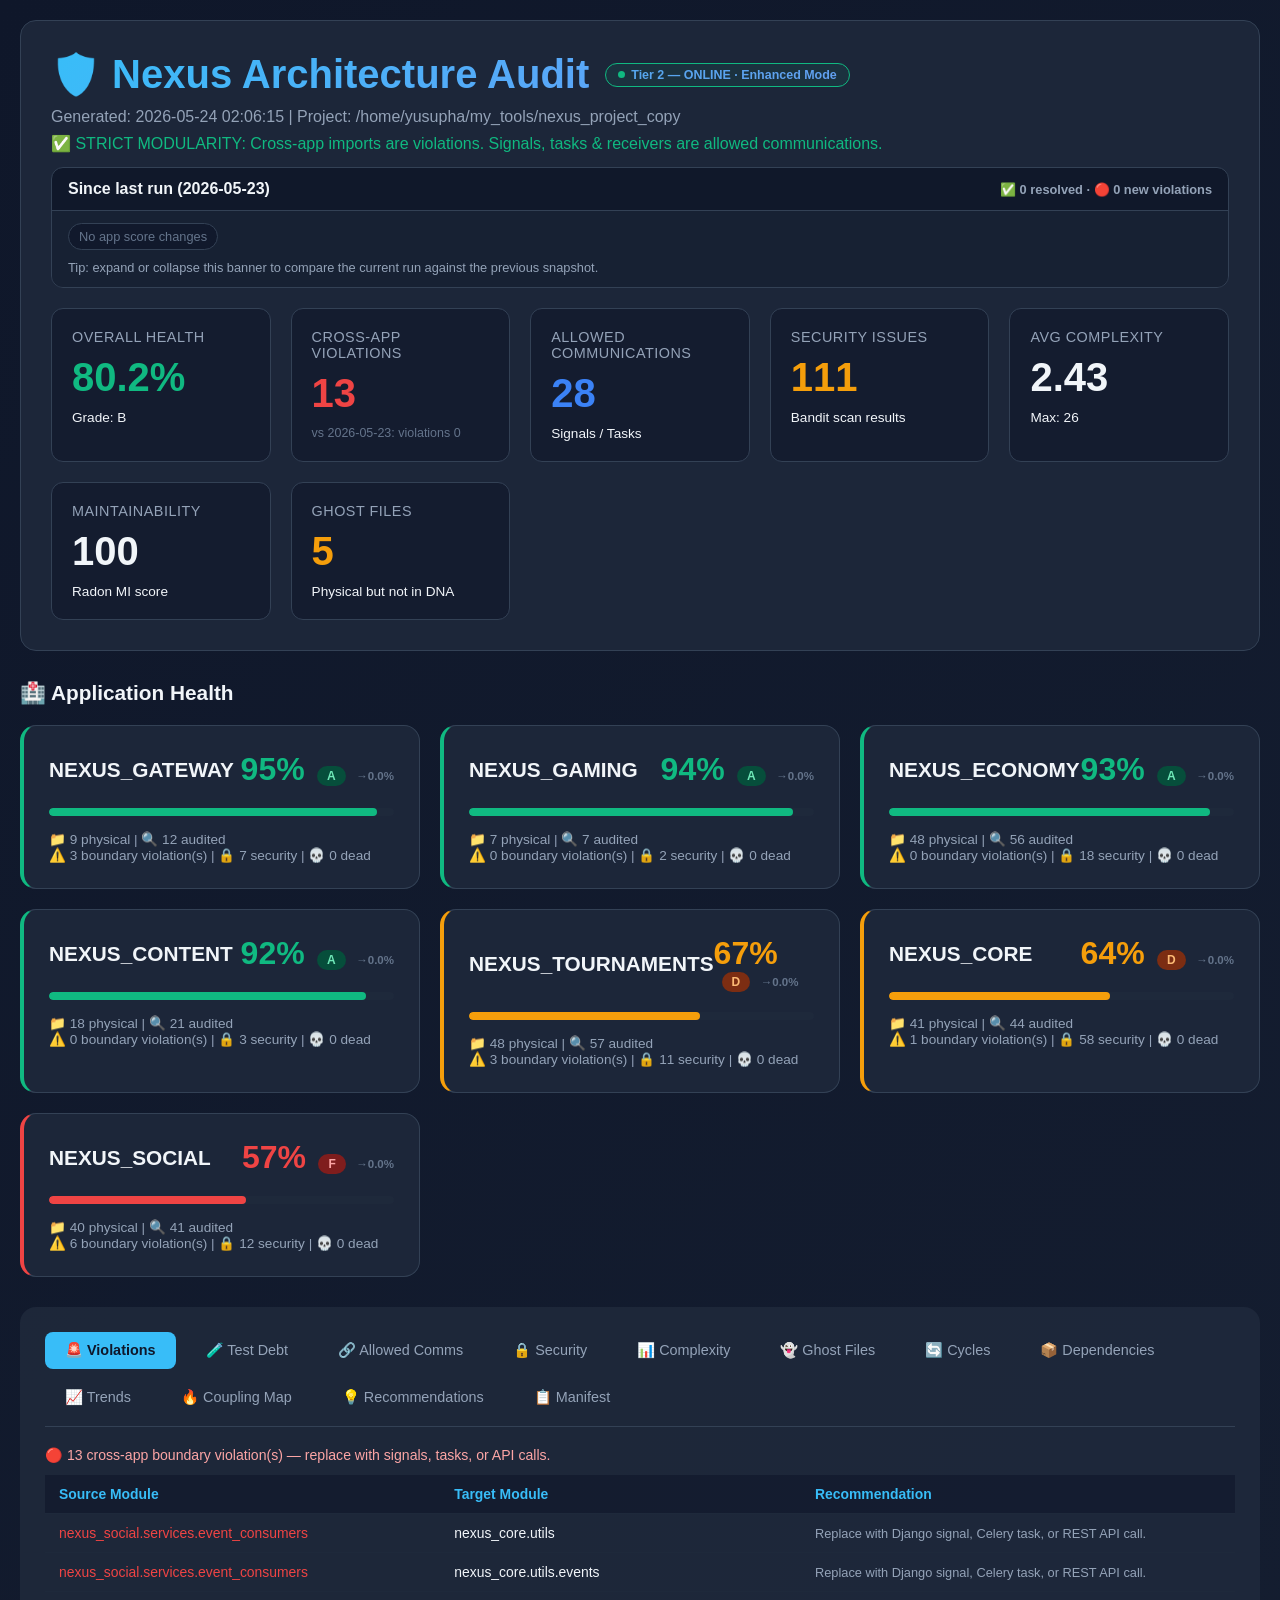
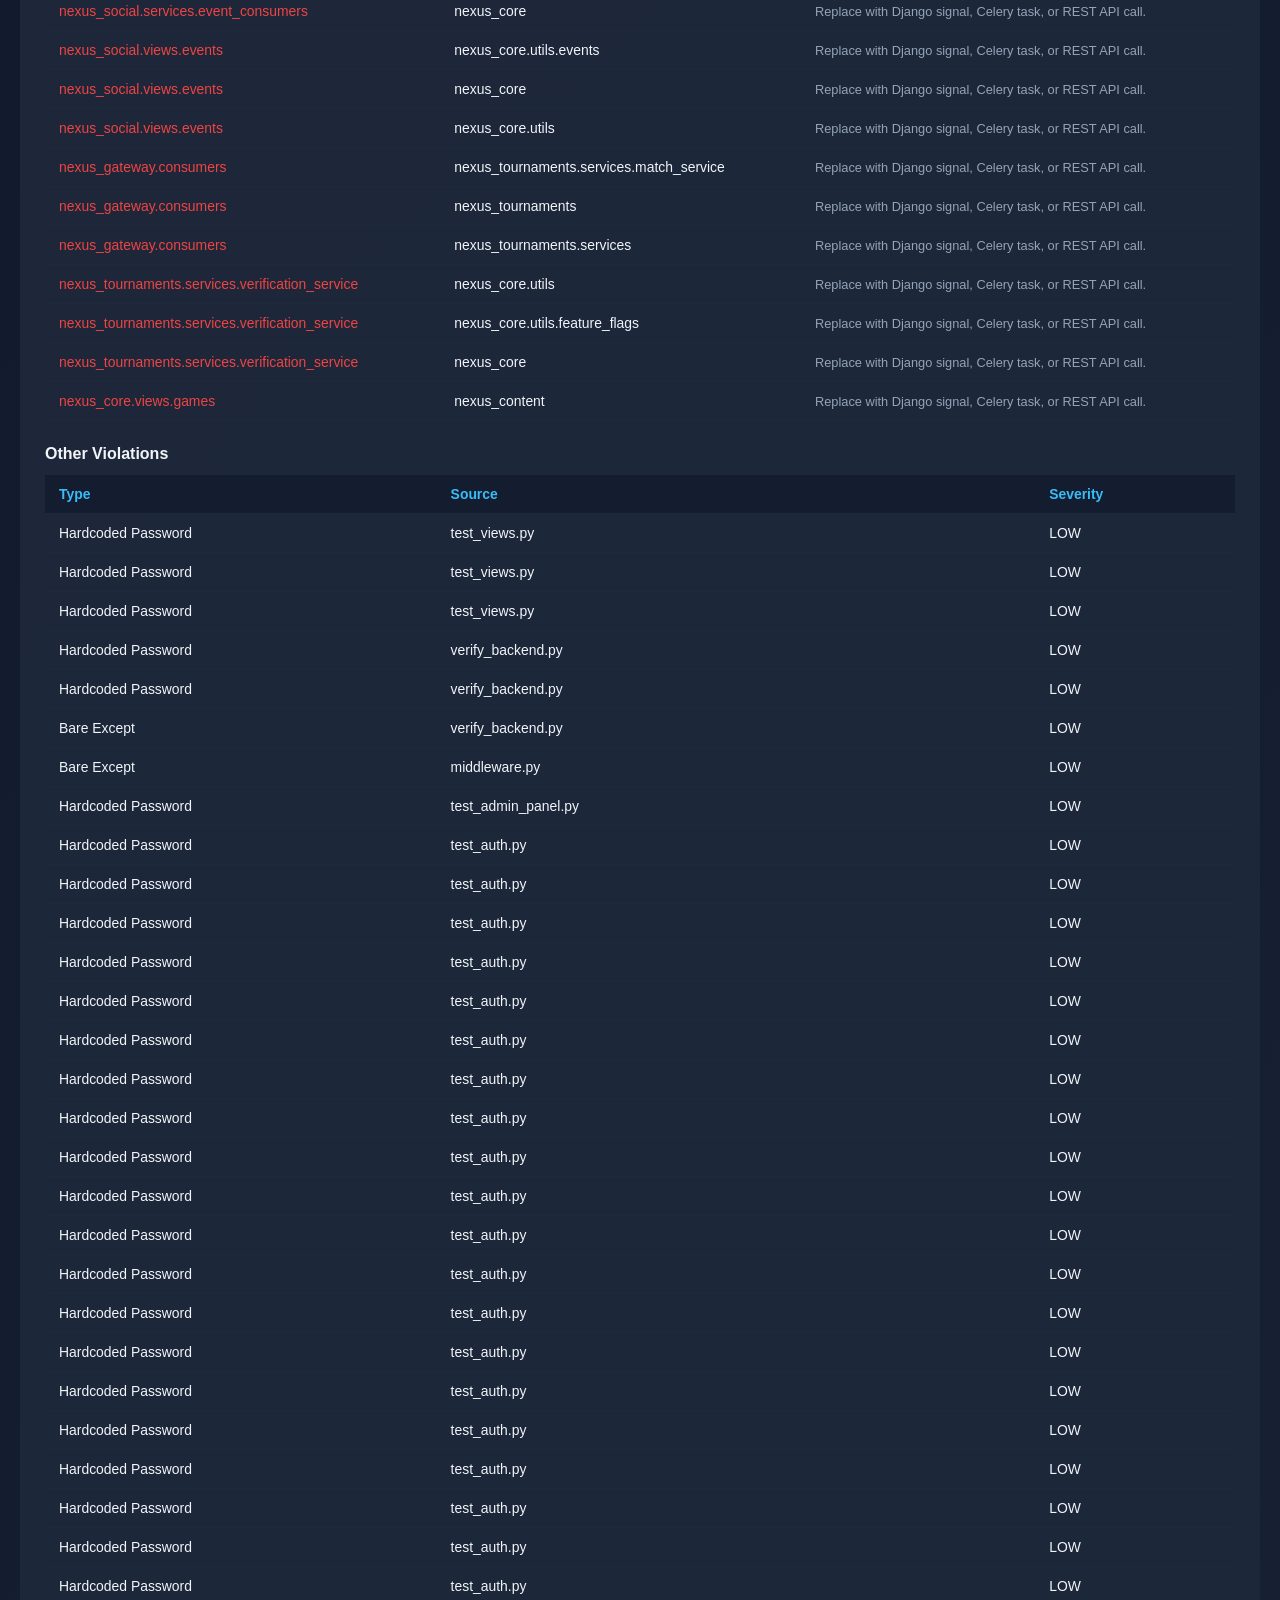
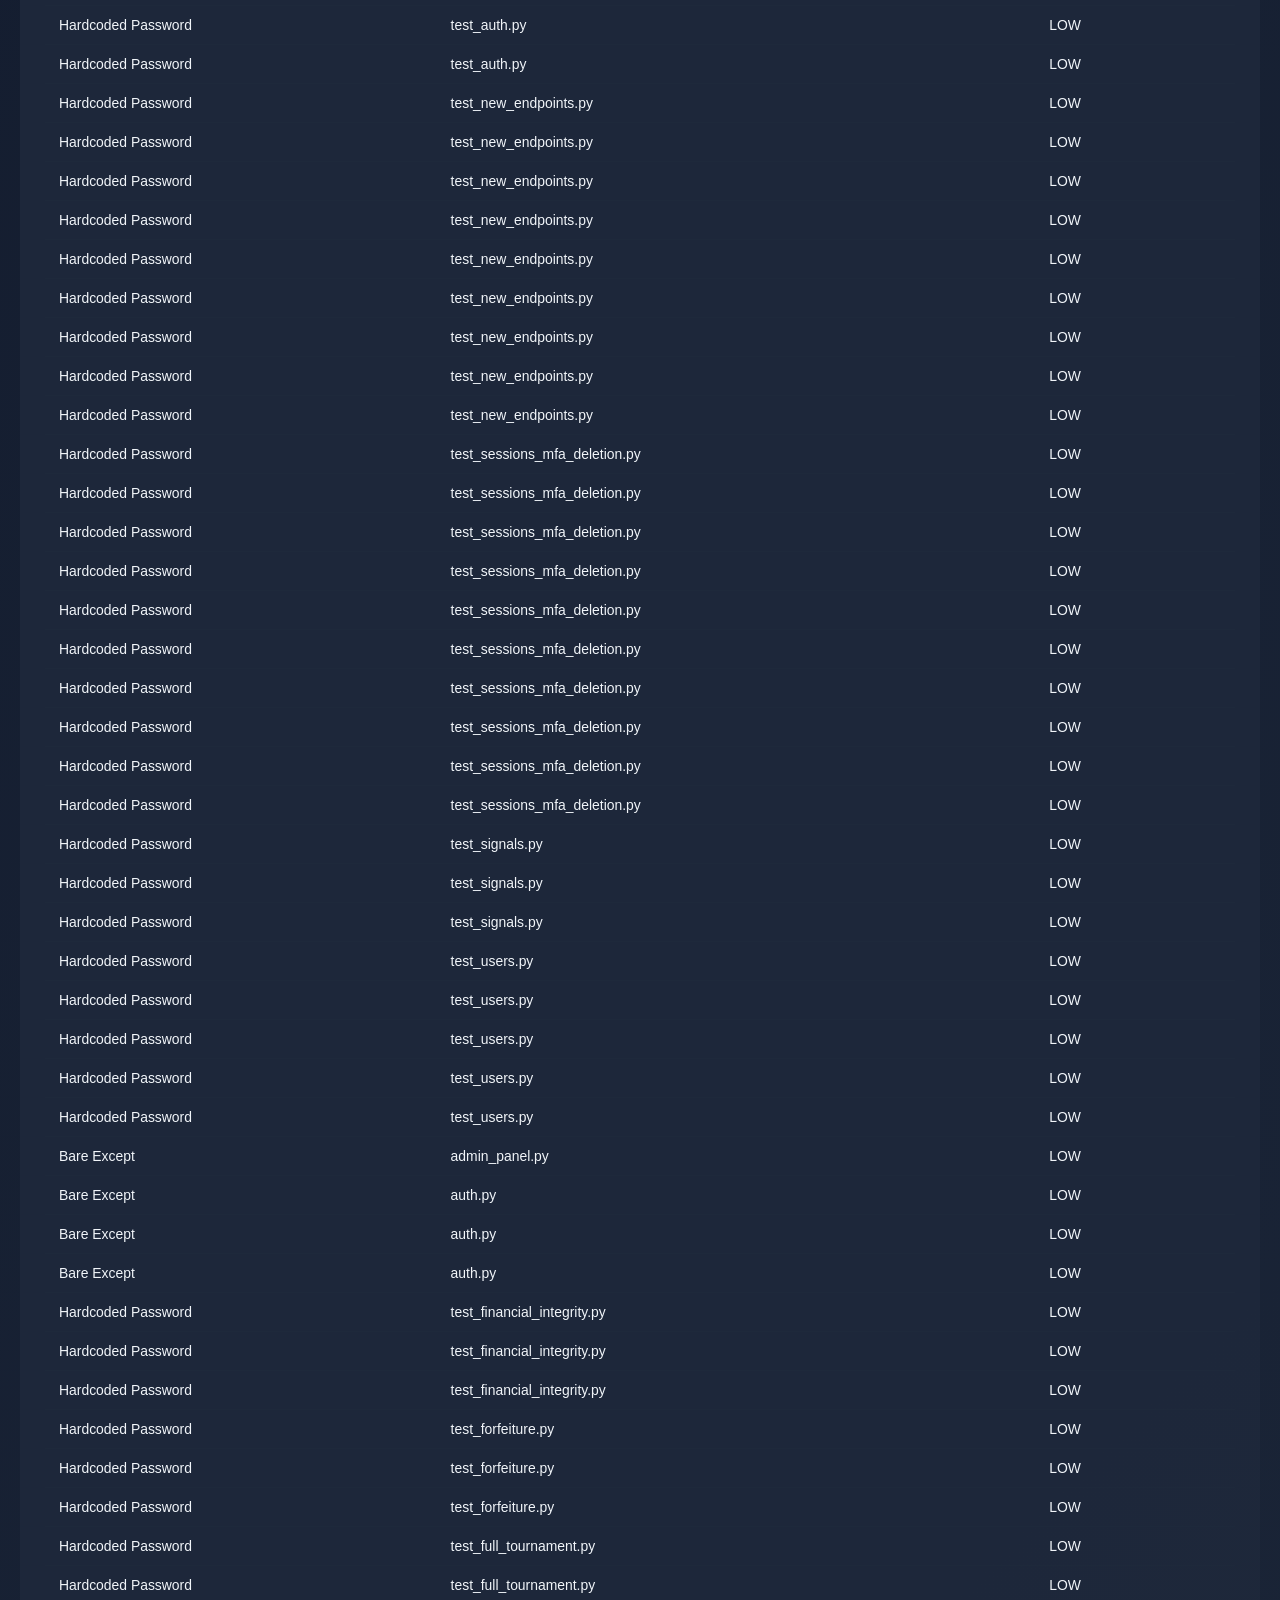
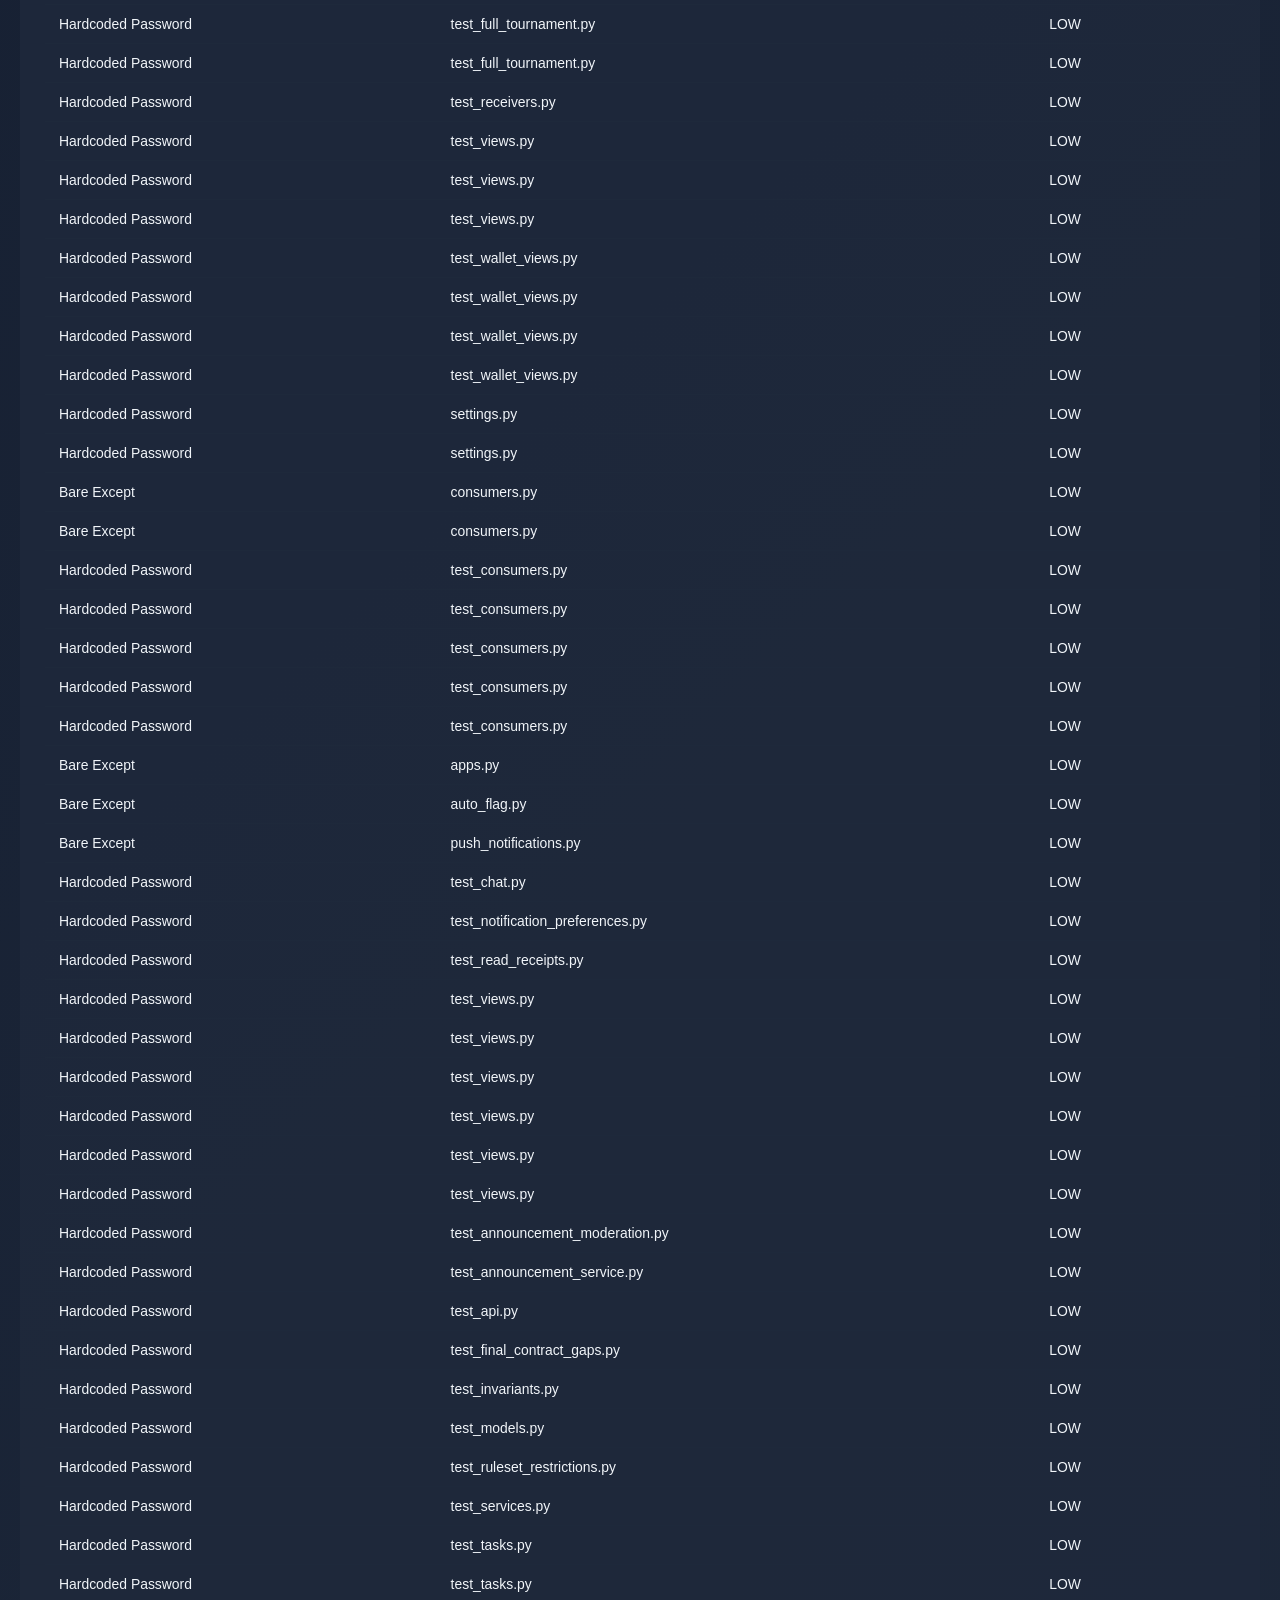
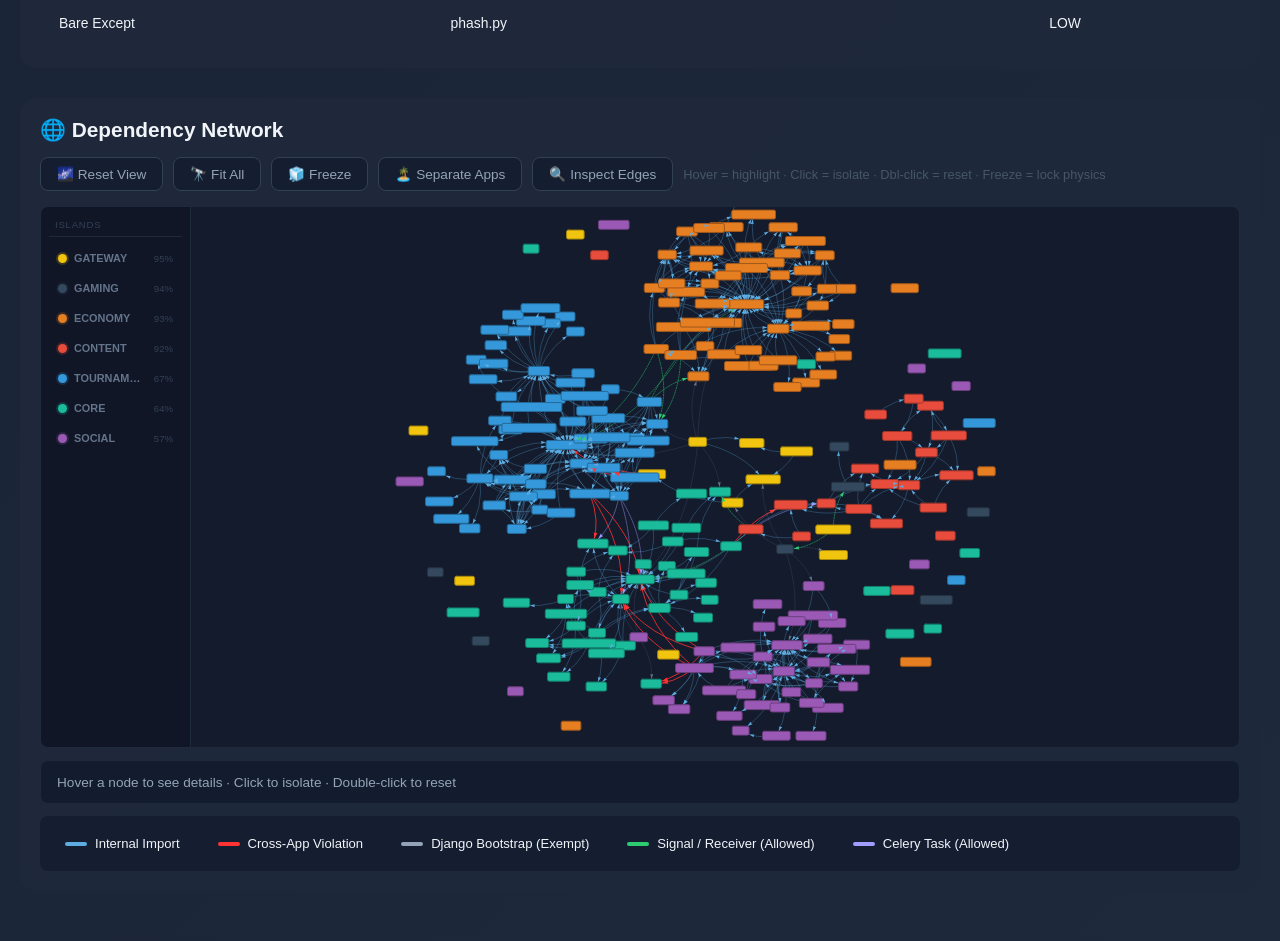
==== commit cb35d1a6: "fix: refactor report generator injection" ====
--- a/visuals/NEXUS_AUDIT_DASHBOARD.html
+++ b/visuals/NEXUS_AUDIT_DASHBOARD.html
@@ -3,7 +3,7 @@
 <head>
     <meta charset="UTF-8">
     <meta name="viewport" content="width=device-width, initial-scale=1.0">
-    <title>Nexus Audit Dashboard — 2026-05-17 14:33:53</title>
+    <title>Nexus Audit Dashboard — 2026-05-24 02:06:15</title>
     <script type="text/javascript">/**
  * vis-network
  * https://visjs.github.io/vis-network/
@@ -331,6 +331,81 @@
         .priority-high     { border-left: 4px solid #f59e0b; }
         .priority-medium   { border-left: 4px solid #3b82f6; }
         .priority-low      { border-left: 4px solid #10b981; }
+        .fix-queue-banner {
+            box-shadow: 0 0 0 1px rgba(239, 68, 68, 0.08) inset;
+        }
+        .rec-status-row {
+            display: flex;
+            align-items: center;
+            gap: 8px;
+            flex-wrap: wrap;
+            margin-left: auto;
+        }
+        .status-badge {
+            display: inline-flex;
+            align-items: center;
+            gap: 6px;
+            padding: 3px 10px;
+            border-radius: 999px;
+            font-size: 0.68rem;
+            font-weight: 700;
+            text-transform: uppercase;
+            letter-spacing: 0.04em;
+            border: 1px solid rgba(148, 163, 184, 0.25);
+        }
+        .status-open { background: rgba(30, 41, 59, 0.8); color: #cbd5e1; }
+        .status-in_progress { background: rgba(29, 78, 216, 0.18); color: #93c5fd; }
+        .status-done { background: rgba(6, 78, 59, 0.22); color: #6ee7b7; }
+        .status-snoozed { background: rgba(120, 53, 15, 0.22); color: #fcd34d; }
+        .status-btn-row {
+            display: flex;
+            gap: 6px;
+            flex-wrap: wrap;
+            margin-top: 12px;
+        }
+        .status-btn {
+            padding: 5px 10px;
+            border-radius: 999px;
+            border: 1px solid #334155;
+            background: rgba(15, 23, 42, 0.55);
+            color: #94a3b8;
+            font-size: 0.72rem;
+            font-weight: 600;
+            cursor: pointer;
+            transition: all 0.15s ease;
+        }
+        .status-btn:hover { border-color: #38bdf8; color: #e2e8f0; }
+        .status-btn.active { border-color: #38bdf8; color: #38bdf8; }
+        .status-btn.status-done.active { border-color: #10b981; color: #10b981; }
+        .status-btn.status-in_progress.active { border-color: #3b82f6; color: #93c5fd; }
+        .status-btn.status-snoozed.active { border-color: #f59e0b; color: #fcd34d; }
+        .confidence-wrap {
+            margin: 8px 0 10px;
+        }
+        .confidence-track {
+            height: 4px;
+            border-radius: 999px;
+            background: rgba(148, 163, 184, 0.18);
+            overflow: hidden;
+        }
+        .confidence-bar {
+            height: 100%;
+            border-radius: 999px;
+            background: linear-gradient(90deg, #ef4444 0%, #f59e0b 50%, #10b981 100%);
+        }
+        .confidence-meta {
+            margin-top: 5px;
+            display: flex;
+            flex-wrap: wrap;
+            gap: 8px;
+            align-items: center;
+            font-size: 0.72rem;
+            color: #94a3b8;
+        }
+        .confidence-warning {
+            color: #fca5a5;
+            font-weight: 700;
+        }
         .cycle-item {
             padding: 8px 12px;
             background: rgba(239,68,68,0.1);
@@ -374,12 +449,14 @@
             </span>
         </h1>
         <p style="color:#94a3b8;margin-bottom:8px;">
-            Generated: 2026-05-17 14:33:53 | Project: /home/yusupha/my_tools/nexus_project_copy
+            Generated: 2026-05-24 02:06:15 | Project: /home/yusupha/my_tools/nexus_project_copy
+            <span id="server-mode-badge" style="display:none;font-size:.78rem;background:rgba(110,231,183,.12);border:1px solid #6ee7b7;border-radius:6px;padding:2px 10px;margin-left:12px;vertical-align:middle;"></span>
         </p>
         <p style="color:#10b981;margin-bottom:8px;">
             ✅ STRICT MODULARITY: Cross-app imports are violations.
             Signals, tasks &amp; receivers are allowed communications.
         <div id="change-summary-container"></div>
+        
         </p>
         <div class="metrics-grid" id="metrics-grid"></div>
     </div>
@@ -400,6 +477,7 @@
             <button class="tab" onclick="showTab('cycles')">🔄 Cycles</button>
             <button class="tab" id="dep-tab-btn" onclick="showTab('dependencies')" style="display:none;">📦 Dependencies</button>
             <button class="tab" onclick="showTab('trends')">📈 Trends</button>
+            <button class="tab" onclick="showTab('coupling-map')">🔥 Coupling Map</button>
             <button class="tab" onclick="showTab('recommendations')">💡 Recommendations</button>
             <button class="tab" onclick="showTab('manifest')">📋 Manifest</button>
         </div>
@@ -412,7 +490,9 @@
         <div id="cycles"          class="tab-content"></div>
         <div id="dependencies"    class="tab-content"></div>
         <div id="trends"          class="tab-content"></div>
+        <div id="coupling-map"    class="tab-content"></div>
         <div id="recommendations" class="tab-content">
+            <div id="effort-summary" style="margin-bottom:12px;"></div>
             <div style="padding: 14px; display: flex; gap: 12px; flex-wrap: wrap; align-items: center; background: rgba(30, 41, 59, 0.4); border-bottom: 1px solid #334155; margin-bottom: 16px;">
                 <input type="text" id="rec-search" placeholder="Search recommendations..." style="flex: 1; min-width: 200px; padding: 8px 12px; background: rgba(15, 23, 42, 0.5); border: 1px solid #475569; border-radius: 6px; color: #e2e8f0; font-size: 0.9rem;">
                 <select id="rec-filter-type" style="padding: 8px 12px; background: rgba(15, 23, 42, 0.5); border: 1px solid #475569; border-radius: 6px; color: #e2e8f0; font-size: 0.9rem;">
@@ -429,6 +509,10 @@
                     <option value="HIGH">High</option>
                     <option value="MEDIUM">Medium</option>
                     <option value="LOW">Low</option>
+                </select>
+                <select id="rec-sort" style="padding: 8px 12px; background: rgba(15, 23, 42, 0.5); border: 1px solid #475569; border-radius: 6px; color: #e2e8f0; font-size: 0.9rem;">
+                    <option value="">Default order</option>
+                    <option value="effort-asc">Sort by effort (quick first)</option>
                 </select>
                 <span id="rec-counter" style="color: #94a3b8; font-size: 0.9rem; white-space: nowrap;"></span>
             </div>
@@ -473,21 +557,105 @@
 
 <script>
 /* ── All audit data embedded (file is fully standalone) ─────────────────── */
-const apps             = {"nexus_core": {"score": 75.0, "violations": 1, "security_issues": 58, "modules": ["nexus_core", "nexus_core.utils", "nexus_core.utils.events", "nexus_core.signals", "nexus_core.utils.feature_flags", "nexus_core.admin", "nexus_core.apps", "nexus_core.generate_tree", "nexus_core.middleware", "nexus_core.models", "nexus_core.models.auth", "nexus_core.models.game", "nexus_core.models.hub", "nexus_core.models.outbox", "nexus_core.models.session", "nexus_core.models.user", "nexus_core.receivers", "nexus_core.services", "nexus_core.services.deletion", "nexus_core.services.mfa", "nexus_core.services.sessions", "nexus_core.tasks", "nexus_core.tests", "nexus_core.tests.test_admin_panel", "nexus_core.tests.test_auth", "nexus_core.tests.test_new_endpoints", "nexus_core.tests.test_sessions_mfa_deletion", "nexus_core.tests.test_signals", "nexus_core.tests.test_users", "nexus_core.urls", "nexus_core.urls.admin_panel", "nexus_core.urls.auth", "nexus_core.urls.games", "nexus_core.urls.users", "nexus_core.utils.decorators", "nexus_core.utils.encryption", "nexus_core.utils.logging_config", "nexus_core.utils.tier_permissions", "nexus_core.utils.tokens", "nexus_core.views", "nexus_core.views.admin_panel", "nexus_core.views.auth", "nexus_core.views.games", "nexus_core.views.users"], "physical_files": 41, "boundary_violations": 1}, "nexus_social": {"score": 86.0, "violations": 1, "security_issues": 12, "modules": ["nexus_social", "nexus_social.admin", "nexus_social.apps", "nexus_social.consumers", "nexus_social.logging", "nexus_social.management", "nexus_social.management.commands", "nexus_social.management.commands.cleanup_announcements", "nexus_social.management.commands.replay_social_events", "nexus_social.metrics", "nexus_social.models", "nexus_social.models.chat", "nexus_social.models.cursors", "nexus_social.models.infrastructure", "nexus_social.models.moderation", "nexus_social.models.preferences", "nexus_social.models.projections", "nexus_social.models.sequence", "nexus_social.routing", "nexus_social.serializers", "nexus_social.serializers.social", "nexus_social.services", "nexus_social.services.auto_flag", "nexus_social.services.banner_service", "nexus_social.services.content_filter", "nexus_social.services.event_consumers", "nexus_social.services.push_notifications", "nexus_social.services.sequencer", "nexus_social.services.websocket_emitter", "nexus_social.tasks", "nexus_social.tests", "nexus_social.urls", "nexus_social.urls.social", "nexus_social.urls.users", "nexus_social.views", "nexus_social.views.announcements", "nexus_social.views.chat", "nexus_social.views.events", "nexus_social.views.health", "nexus_social.views.preferences", "nexus_social.views.receipts"], "physical_files": 40, "boundary_violations": 6}, "nexus_economy": {"score": 100, "violations": 0, "security_issues": 18, "modules": ["nexus_economy", "nexus_economy.signals", "nexus_economy.admin", "nexus_economy.apps", "nexus_economy.generate_tree", "nexus_economy.integrations", "nexus_economy.integrations.modempay", "nexus_economy.management", "nexus_economy.management.commands", "nexus_economy.management.commands.create_test_wallet", "nexus_economy.management.commands.dispatch_outbox_events", "nexus_economy.models", "nexus_economy.models.deposit", "nexus_economy.models.failed_task", "nexus_economy.models.outbox", "nexus_economy.models.settings", "nexus_economy.models.transaction", "nexus_economy.models.wallet", "nexus_economy.models.withdrawal", "nexus_economy.receivers", "nexus_economy.services", "nexus_economy.services.deposit_service", "nexus_economy.services.escrow_service", "nexus_economy.services.forfeiture_service", "nexus_economy.services.handshake_recheck_service", "nexus_economy.services.payout_service", "nexus_economy.services.platform_revenue_service", "nexus_economy.services.reconciliation_service", "nexus_economy.services.refund_service", "nexus_economy.services.tournament_escrow_service", "nexus_economy.services.withdrawal_service", "nexus_economy.tasks", "nexus_economy.tasks.base", "nexus_economy.tasks.escrow", "nexus_economy.tasks.payout", "nexus_economy.tasks.reconciliation", "nexus_economy.tasks.refund", "nexus_economy.tasks.settlement", "nexus_economy.tests", "nexus_economy.tests.test_financial_integrity", "nexus_economy.tests.test_forfeiture", "nexus_economy.tests.test_full_tournament", "nexus_economy.tests.test_models", "nexus_economy.tests.test_receivers", "nexus_economy.tests.test_tasks", "nexus_economy.tests.test_views", "nexus_economy.tests.test_wallet_views", "nexus_economy.urls", "nexus_economy.urls.finance", "nexus_economy.urls.wallet", "nexus_economy.urls.webhooks", "nexus_economy.views", "nexus_economy.views.admin", "nexus_economy.views.finance", "nexus_economy.views.wallet", "nexus_economy.views.webhooks"], "physical_files": 48, "boundary_violations": 0}, "nexus_gaming": {"score": 94.0, "violations": 0, "security_issues": 2, "modules": ["nexus_gaming", "nexus_gaming.asgi", "nexus_gaming.celery", "nexus_gaming.generate_tree", "nexus_gaming.settings", "nexus_gaming.urls", "nexus_gaming.wsgi"], "physical_files": 7, "boundary_violations": 0}, "nexus_gateway": {"score": 100, "violations": 1, "security_issues": 7, "modules": ["nexus_gateway", "nexus_gateway.admin", "nexus_gateway.apps", "nexus_gateway.consumers", "nexus_gateway.middleware", "nexus_gateway.models", "nexus_gateway.receivers", "nexus_gateway.routing", "nexus_gateway.tests", "nexus_gateway.tests.test_consumers", "nexus_gateway.tests.test_receivers", "nexus_gateway.views"], "physical_files": 9, "boundary_violations": 3}, "nexus_tournaments": {"score": 93.0, "violations": 1, "security_issues": 10, "modules": ["nexus_tournaments", "nexus_tournaments.services", "nexus_tournaments.services.match_service", "nexus_tournaments.signals", "nexus_tournaments.admin", "nexus_tournaments.apps", "nexus_tournaments.generate_tree", "nexus_tournaments.models", "nexus_tournaments.models.announcement", "nexus_tournaments.models.dispute", "nexus_tournaments.models.health", "nexus_tournaments.models.invite", "nexus_tournaments.models.leaderboard", "nexus_tournaments.models.league", "nexus_tournaments.models.match", "nexus_tournaments.models.moderation", "nexus_tournaments.models.outbox", "nexus_tournaments.models.progression", "nexus_tournaments.models.rules", "nexus_tournaments.models.submission", "nexus_tournaments.models.verification_record", "nexus_tournaments.receivers", "nexus_tournaments.serializers", "nexus_tournaments.serializers.announcements", "nexus_tournaments.serializers.base", "nexus_tournaments.serializers.leagues", "nexus_tournaments.serializers.matches", "nexus_tournaments.serializers.moderation", "nexus_tournaments.serializers.results", "nexus_tournaments.services.announcement_service", "nexus_tournaments.services.bracket_service", "nexus_tournaments.services.diagnostic_service", "nexus_tournaments.services.leaderboard_service", "nexus_tournaments.services.league_service", "nexus_tournaments.services.participation_service", "nexus_tournaments.services.verification_service", "nexus_tournaments.tasks", "nexus_tournaments.tests", "nexus_tournaments.tests.test_announcement_moderation", "nexus_tournaments.tests.test_announcement_service", "nexus_tournaments.tests.test_api", "nexus_tournaments.tests.test_final_contract_gaps", "nexus_tournaments.tests.test_invariants", "nexus_tournaments.tests.test_models", "nexus_tournaments.tests.test_ruleset_restrictions", "nexus_tournaments.tests.test_services", "nexus_tournaments.tests.test_tasks", "nexus_tournaments.urls", "nexus_tournaments.urls.leagues", "nexus_tournaments.urls.moderation", "nexus_tournaments.views", "nexus_tournaments.views.announcements", "nexus_tournaments.views.base", "nexus_tournaments.views.leagues", "nexus_tournaments.views.matches", "nexus_tournaments.views.moderation", "nexus_tournaments.views.results"], "physical_files": 48, "boundary_violations": 3}, "nexus_content": {"score": 100, "violations": 0, "security_issues": 3, "modules": ["nexus_content", "nexus_content.admin", "nexus_content.apps", "nexus_content.models", "nexus_content.models.announcement", "nexus_content.models.game_icon", "nexus_content.models.patch_note", "nexus_content.models.sweep_record", "nexus_content.receivers", "nexus_content.serializers", "nexus_content.serializers.content", "nexus_content.services", "nexus_content.tasks", "nexus_content.tests", "nexus_content.tests.test_tasks", "nexus_content.tests.test_views", "nexus_content.urls", "nexus_content.urls.content", "nexus_content.views", "nexus_content.views.announcements", "nexus_content.views.patch_notes"], "physical_files": 18, "boundary_violations": 0}};
+const apps             = {"nexus_core": {"score": 63.66666666666667, "violations": 1, "security_issues": 58, "modules": ["nexus_core", "nexus_core.utils", "nexus_core.utils.events", "nexus_core.signals", "nexus_core.utils.feature_flags", "nexus_core.admin", "nexus_core.apps", "nexus_core.generate_tree", "nexus_core.middleware", "nexus_core.models", "nexus_core.models.auth", "nexus_core.models.game", "nexus_core.models.hub", "nexus_core.models.outbox", "nexus_core.models.session", "nexus_core.models.user", "nexus_core.receivers", "nexus_core.services", "nexus_core.services.deletion", "nexus_core.services.mfa", "nexus_core.services.sessions", "nexus_core.tasks", "nexus_core.tests", "nexus_core.tests.test_admin_panel", "nexus_core.tests.test_auth", "nexus_core.tests.test_new_endpoints", "nexus_core.tests.test_sessions_mfa_deletion", "nexus_core.tests.test_signals", "nexus_core.tests.test_users", "nexus_core.urls", "nexus_core.urls.admin_panel", "nexus_core.urls.auth", "nexus_core.urls.games", "nexus_core.urls.users", "nexus_core.utils.decorators", "nexus_core.utils.encryption", "nexus_core.utils.logging_config", "nexus_core.utils.tier_permissions", "nexus_core.utils.tokens", "nexus_core.views", "nexus_core.views.admin_panel", "nexus_core.views.auth", "nexus_core.views.games", "nexus_core.views.users"], "physical_files": 41, "boundary_violations": 1}, "nexus_social": {"score": 57.0, "violations": 1, "security_issues": 12, "modules": ["nexus_social", "nexus_social.admin", "nexus_social.apps", "nexus_social.consumers", "nexus_social.logging", "nexus_social.management", "nexus_social.management.commands", "nexus_social.management.commands.cleanup_announcements", "nexus_social.management.commands.replay_social_events", "nexus_social.metrics", "nexus_social.models", "nexus_social.models.chat", "nexus_social.models.cursors", "nexus_social.models.infrastructure", "nexus_social.models.moderation", "nexus_social.models.preferences", "nexus_social.models.projections", "nexus_social.models.sequence", "nexus_social.routing", "nexus_social.serializers", "nexus_social.serializers.social", "nexus_social.services", "nexus_social.services.auto_flag", "nexus_social.services.banner_service", "nexus_social.services.content_filter", "nexus_social.services.event_consumers", "nexus_social.services.push_notifications", "nexus_social.services.sequencer", "nexus_social.services.websocket_emitter", "nexus_social.tasks", "nexus_social.tests", "nexus_social.urls", "nexus_social.urls.social", "nexus_social.urls.users", "nexus_social.views", "nexus_social.views.announcements", "nexus_social.views.chat", "nexus_social.views.events", "nexus_social.views.health", "nexus_social.views.preferences", "nexus_social.views.receipts"], "physical_files": 40, "boundary_violations": 6}, "nexus_economy": {"score": 92.9090909090909, "violations": 0, "security_issues": 18, "modules": ["nexus_economy", "nexus_economy.signals", "nexus_economy.admin", "nexus_economy.apps", "nexus_economy.generate_tree", "nexus_economy.integrations", "nexus_economy.integrations.modempay", "nexus_economy.management", "nexus_economy.management.commands", "nexus_economy.management.commands.create_test_wallet", "nexus_economy.management.commands.dispatch_outbox_events", "nexus_economy.models", "nexus_economy.models.deposit", "nexus_economy.models.failed_task", "nexus_economy.models.outbox", "nexus_economy.models.settings", "nexus_economy.models.transaction", "nexus_economy.models.wallet", "nexus_economy.models.withdrawal", "nexus_economy.receivers", "nexus_economy.services", "nexus_economy.services.deposit_service", "nexus_economy.services.escrow_service", "nexus_economy.services.forfeiture_service", "nexus_economy.services.handshake_recheck_service", "nexus_economy.services.payout_service", "nexus_economy.services.platform_revenue_service", "nexus_economy.services.reconciliation_service", "nexus_economy.services.refund_service", "nexus_economy.services.tournament_escrow_service", "nexus_economy.services.withdrawal_service", "nexus_economy.tasks", "nexus_economy.tasks.base", "nexus_economy.tasks.escrow", "nexus_economy.tasks.payout", "nexus_economy.tasks.reconciliation", "nexus_economy.tasks.refund", "nexus_economy.tasks.settlement", "nexus_economy.tests", "nexus_economy.tests.test_financial_integrity", "nexus_economy.tests.test_forfeiture", "nexus_economy.tests.test_full_tournament", "nexus_economy.tests.test_models", "nexus_economy.tests.test_receivers", "nexus_economy.tests.test_tasks", "nexus_economy.tests.test_views", "nexus_economy.tests.test_wallet_views", "nexus_economy.urls", "nexus_economy.urls.finance", "nexus_economy.urls.wallet", "nexus_economy.urls.webhooks", "nexus_economy.views", "nexus_economy.views.admin", "nexus_economy.views.finance", "nexus_economy.views.wallet", "nexus_economy.views.webhooks"], "physical_files": 48, "boundary_violations": 0}, "nexus_gaming": {"score": 94.0, "violations": 0, "security_issues": 2, "modules": ["nexus_gaming", "nexus_gaming.asgi", "nexus_gaming.celery", "nexus_gaming.generate_tree", "nexus_gaming.settings", "nexus_gaming.urls", "nexus_gaming.wsgi"], "physical_files": 7, "boundary_violations": 0}, "nexus_gateway": {"score": 95.0, "violations": 1, "security_issues": 7, "modules": ["nexus_gateway", "nexus_gateway.admin", "nexus_gateway.apps", "nexus_gateway.consumers", "nexus_gateway.middleware", "nexus_gateway.models", "nexus_gateway.receivers", "nexus_gateway.routing", "nexus_gateway.tests", "nexus_gateway.tests.test_consumers", "nexus_gateway.tests.test_receivers", "nexus_gateway.views"], "physical_files": 9, "boundary_violations": 3}, "nexus_tournaments": {"score": 66.66666666666666, "violations": 1, "security_issues": 11, "modules": ["nexus_tournaments", "nexus_tournaments.services", "nexus_tournaments.services.match_service", "nexus_tournaments.signals", "nexus_tournaments.admin", "nexus_tournaments.apps", "nexus_tournaments.generate_tree", "nexus_tournaments.models", "nexus_tournaments.models.announcement", "nexus_tournaments.models.dispute", "nexus_tournaments.models.health", "nexus_tournaments.models.invite", "nexus_tournaments.models.leaderboard", "nexus_tournaments.models.league", "nexus_tournaments.models.match", "nexus_tournaments.models.moderation", "nexus_tournaments.models.outbox", "nexus_tournaments.models.progression", "nexus_tournaments.models.rules", "nexus_tournaments.models.submission", "nexus_tournaments.models.verification_record", "nexus_tournaments.receivers", "nexus_tournaments.serializers", "nexus_tournaments.serializers.announcements", "nexus_tournaments.serializers.base", "nexus_tournaments.serializers.leagues", "nexus_tournaments.serializers.matches", "nexus_tournaments.serializers.moderation", "nexus_tournaments.serializers.results", "nexus_tournaments.services.announcement_service", "nexus_tournaments.services.bracket_service", "nexus_tournaments.services.diagnostic_service", "nexus_tournaments.services.leaderboard_service", "nexus_tournaments.services.league_service", "nexus_tournaments.services.participation_service", "nexus_tournaments.services.verification_service", "nexus_tournaments.tasks", "nexus_tournaments.tests", "nexus_tournaments.tests.test_announcement_moderation", "nexus_tournaments.tests.test_announcement_service", "nexus_tournaments.tests.test_api", "nexus_tournaments.tests.test_final_contract_gaps", "nexus_tournaments.tests.test_invariants", "nexus_tournaments.tests.test_models", "nexus_tournaments.tests.test_ruleset_restrictions", "nexus_tournaments.tests.test_services", "nexus_tournaments.tests.test_tasks", "nexus_tournaments.urls", "nexus_tournaments.urls.leagues", "nexus_tournaments.urls.moderation", "nexus_tournaments.views", "nexus_tournaments.views.announcements", "nexus_tournaments.views.base", "nexus_tournaments.views.leagues", "nexus_tournaments.views.matches", "nexus_tournaments.views.moderation", "nexus_tournaments.views.results"], "physical_files": 48, "boundary_violations": 3}, "nexus_content": {"score": 92.0, "violations": 0, "security_issues": 3, "modules": ["nexus_content", "nexus_content.admin", "nexus_content.apps", "nexus_content.models", "nexus_content.models.announcement", "nexus_content.models.game_icon", "nexus_content.models.patch_note", "nexus_content.models.sweep_record", "nexus_content.receivers", "nexus_content.serializers", "nexus_content.serializers.content", "nexus_content.services", "nexus_content.tasks", "nexus_content.tests", "nexus_content.tests.test_tasks", "nexus_content.tests.test_views", "nexus_content.urls", "nexus_content.urls.content", "nexus_content.views", "nexus_content.views.announcements", "nexus_content.views.patch_notes"], "physical_files": 18, "boundary_violations": 0}};
 const modules          = {"nexus_core": {"bacon": 1, "imported_by": ["nexus_gateway.apps", "nexus_core.services.mfa", "nexus_social.apps", "nexus_core.views.users", "nexus_social.services.event_consumers", "nexus_core.urls.auth", "nexus_content.receivers", "nexus_core.tests.test_signals", "nexus_core.tests.test_new_endpoints", "nexus_core.tests.test_sessions_mfa_deletion", "nexus_tournaments.services.verification_service", "nexus_core.views.auth", "__main__", "nexus_tournaments.tasks", "nexus_core.tests.test_admin_panel", "nexus_social.views.events", "nexus_core.models", "nexus_core.utils.decorators", "nexus_core.views.games", "nexus_core.urls.games", "nexus_core.receivers", "nexus_core.tests.test_auth", "nexus_core.utils", "nexus_core.apps", "nexus_core.urls.users", "nexus_core.urls.admin_panel"], "name": "nexus_core", "path": "/home/yusupha/my_tools/nexus_project_copy/nexus_core/__init__.py"}, "nexus_core.utils": {"bacon": 1, "imported_by": ["nexus_core.tests.test_auth", "nexus_tournaments.services.verification_service", "nexus_tournaments.tasks", "nexus_core.utils", "nexus_social.apps", "nexus_core.services.mfa", "nexus_social.views.events", "nexus_core.views.users", "nexus_social.services.event_consumers", "nexus_core.utils.decorators", "nexus_core.views.auth", "__main__"], "imports": ["nexus_core.utils", "nexus_core.utils.decorators", "nexus_core", "nexus_core.utils.tier_permissions", "nexus_core.utils.feature_flags"], "name": "nexus_core.utils", "path": "/home/yusupha/my_tools/nexus_project_copy/nexus_core/utils/__init__.py"}, "nexus_core.utils.events": {"bacon": 1, "imported_by": ["nexus_social.services.event_consumers", "__main__", "nexus_social.apps", "nexus_social.views.events"], "imports": ["uuid", "enum", "datetime", "json", "typing", "hashlib"], "name": "nexus_core.utils.events", "path": "/home/yusupha/my_tools/nexus_project_copy/nexus_core/utils/events.py"}, "nexus_social": {"bacon": 1, "imported_by": ["nexus_social.services.event_consumers", "nexus_social.views.health", "nexus_social.urls.users", "nexus_gaming.asgi", "nexus_social.services.banner_service", "nexus_social.services.websocket_emitter", "nexus_social.views.announcements", "nexus_social.routing", "nexus_social.services.auto_flag", "nexus_social.urls.social", "nexus_social.views", "__main__", "nexus_social.management.commands.replay_social_events", "nexus_social.consumers", "nexus_social.views.events", "nexus_social.services.sequencer", "nexus_social.views.receipts", "nexus_social.services.push_notifications", "nexus_social.serializers", "nexus_social.views.chat", "nexus_social.serializers.social", "nexus_social.models", "nexus_social.management.commands.cleanup_announcements"], "name": "nexus_social", "path": "/home/yusupha/my_tools/nexus_project_copy/nexus_social/__init__.py"}, "nexus_social.admin": {"bacon": 1, "imported_by": ["__main__"], "imports": ["django.contrib", "django.contrib.admin", "django"], "name": "nexus_social.admin", "path": "/home/yusupha/my_tools/nexus_project_copy/nexus_social/admin/__init__.py"}, "nexus_social.apps": {"bacon": 1, "imported_by": ["__main__"], "imports": ["django", "nexus_core.utils", "nexus_core.utils.events", "nexus_core", "django.apps"], "name": "nexus_social.apps", "path": "/home/yusupha/my_tools/nexus_project_copy/nexus_social/apps.py"}, "nexus_social.consumers": {"bacon": 1, "imported_by": ["nexus_social.routing", "__main__"], "imports": ["django.core.exceptions", "django", "django.core", "nexus_social", "django.apps", "json", "nexus_social.models"], "name": "nexus_social.consumers", "path": "/home/yusupha/my_tools/nexus_project_copy/nexus_social/consumers.py"}, "nexus_social.logging": {"bacon": 1, "imported_by": ["nexus_social.services.event_consumers", "__main__", "nexus_social.views.events"], "imports": ["uuid", "datetime", "json", "typing", "logging"], "name": "nexus_social.logging", "path": "/home/yusupha/my_tools/nexus_project_copy/nexus_social/logging.py"}, "nexus_social.management": {"bacon": 1, "imported_by": ["__main__"], "name": "nexus_social.management", "path": "/home/yusupha/my_tools/nexus_project_copy/nexus_social/management/__init__.py"}, "nexus_social.management.commands": {"bacon": 1, "imported_by": ["__main__"], "name": "nexus_social.management.commands", "path": "/home/yusupha/my_tools/nexus_project_copy/nexus_social/management/commands/__init__.py"}, "nexus_social.management.commands.cleanup_announcements": {"bacon": 1, "imported_by": ["__main__"], "imports": ["django.core.management.base", "django", "django.core.management", "django.core", "nexus_social", "datetime", "django.utils", "logging", "nexus_social.models", "django.utils.timezone"], "name": "nexus_social.management.commands.cleanup_announcements", "path": "/home/yusupha/my_tools/nexus_project_copy/nexus_social/management/commands/cleanup_announcements.py"}, "nexus_social.management.commands.replay_social_events": {"bacon": 1, "imported_by": ["__main__"], "imports": ["django.core.management.base", "nexus_social.services", "django", "django.core.management", "nexus_social.services.event_consumers", "django.core", "nexus_social", "django.apps", "datetime", "django.utils", "json", "logging", "django.utils.timezone"], "name": "nexus_social.management.commands.replay_social_events", "path": "/home/yusupha/my_tools/nexus_project_copy/nexus_social/management/commands/replay_social_events.py"}, "nexus_social.metrics": {"bacon": 1, "imported_by": ["nexus_social.services.event_consumers", "__main__", "nexus_social.views.events"], "imports": ["time"], "name": "nexus_social.metrics", "path": "/home/yusupha/my_tools/nexus_project_copy/nexus_social/metrics.py"}, "nexus_social.models": {"bacon": 1, "imported_by": ["nexus_social.consumers", "nexus_social.serializers.social", "nexus_social.views.events", "nexus_social.services.event_consumers", "nexus_social.management.commands.cleanup_announcements", "nexus_social.views.chat", "nexus_social.services.sequencer", "nexus_social.views.health", "nexus_social.views.receipts", "nexus_social.views.announcements", "nexus_social.services.push_notifications", "nexus_social.services.auto_flag", "nexus_social.services.banner_service", "__main__", "nexus_social.services.websocket_emitter", "nexus_social.models"], "imports": ["nexus_social.models.preferences", "nexus_social.models.chat", "nexus_social.models.infrastructure", "nexus_social", "nexus_social.models.sequence", "nexus_social.models.cursors", "nexus_social.models.projections", "nexus_social.models", "nexus_social.models.moderation"], "name": "nexus_social.models", "path": "/home/yusupha/my_tools/nexus_project_copy/nexus_social/models/__init__.py"}, "nexus_social.models.chat": {"bacon": 1, "imported_by": ["__main__", "nexus_social.models", "nexus_social.models.moderation"], "imports": ["django.conf", "django.db", "django", "uuid", "django.db.models"], "name": "nexus_social.models.chat", "path": "/home/yusupha/my_tools/nexus_project_copy/nexus_social/models/chat.py"}, "nexus_social.models.cursors": {"bacon": 1, "imported_by": ["__main__", "nexus_social.models"], "imports": ["django.conf", "django.db", "django", "django.db.models"], "name": "nexus_social.models.cursors", "path": "/home/yusupha/my_tools/nexus_project_copy/nexus_social/models/cursors.py"}, "nexus_social.models.infrastructure": {"bacon": 1, "imported_by": ["__main__", "nexus_social.models"], "imports": ["django.db.models", "uuid", "django.db", "django"], "name": "nexus_social.models.infrastructure", "path": "/home/yusupha/my_tools/nexus_project_copy/nexus_social/models/infrastructure.py"}, "nexus_social.models.moderation": {"bacon": 1, "imported_by": ["__main__", "nexus_social.models"], "imports": ["django.conf", "django.db", "django", "nexus_social.models.chat", "django.db.models"], "name": "nexus_social.models.moderation", "path": "/home/yusupha/my_tools/nexus_project_copy/nexus_social/models/moderation.py"}, "nexus_social.models.preferences": {"bacon": 1, "imported_by": ["__main__", "nexus_social.models"], "imports": ["django.conf", "django.db", "django", "django.db.models"], "name": "nexus_social.models.preferences", "path": "/home/yusupha/my_tools/nexus_project_copy/nexus_social/models/preferences.py"}, "nexus_social.models.projections": {"bacon": 1, "imported_by": ["__main__", "nexus_social.models"], "imports": ["django.db.models", "django.db", "django"], "name": "nexus_social.models.projections", "path": "/home/yusupha/my_tools/nexus_project_copy/nexus_social/models/projections.py"}, "nexus_social.models.sequence": {"bacon": 1, "imported_by": ["__main__", "nexus_social.services.sequencer", "nexus_social.models"], "imports": ["django.db.models", "django.db", "django"], "name": "nexus_social.models.sequence", "path": "/home/yusupha/my_tools/nexus_project_copy/nexus_social/models/sequence.py"}, "nexus_social.routing": {"bacon": 1, "imported_by": ["nexus_gaming.asgi", "__main__"], "imports": ["django.urls", "django", "nexus_social.consumers", "nexus_social"], "name": "nexus_social.routing", "path": "/home/yusupha/my_tools/nexus_project_copy/nexus_social/routing.py"}, "nexus_social.serializers": {"bacon": 1, "imported_by": ["nexus_social.views.chat", "__main__", "nexus_social.serializers", "nexus_social.views.receipts"], "imports": ["nexus_social.serializers.social", "nexus_social", "nexus_social.serializers"], "name": "nexus_social.serializers", "path": "/home/yusupha/my_tools/nexus_project_copy/nexus_social/serializers/__init__.py"}, "nexus_social.serializers.social": {"bacon": 1, "imported_by": ["nexus_social.views.chat", "__main__", "nexus_social.serializers", "nexus_social.views.receipts"], "imports": ["nexus_social", "nexus_social.models"], "name": "nexus_social.serializers.social", "path": "/home/yusupha/my_tools/nexus_project_copy/nexus_social/serializers/social.py"}, "nexus_social.services": {"bacon": 1, "imported_by": ["nexus_social.management.commands.replay_social_events", "nexus_social.views.events", "nexus_social.services.event_consumers", "nexus_social.views.receipts", "nexus_social.services.auto_flag", "__main__", "nexus_social.views.chat"], "name": "nexus_social.services", "path": "/home/yusupha/my_tools/nexus_project_copy/nexus_social/services/__init__.py"}, "nexus_social.services.auto_flag": {"bacon": 1, "imported_by": ["__main__", "nexus_social.views.receipts"], "imports": ["django.contrib.auth", "nexus_social.services", "django.db", "django", "django.db.models", "nexus_social", "datetime", "django.utils", "django.contrib", "logging", "nexus_social.services.websocket_emitter", "nexus_social.models", "django.utils.timezone"], "name": "nexus_social.services.auto_flag", "path": "/home/yusupha/my_tools/nexus_project_copy/nexus_social/services/auto_flag.py"}, "nexus_social.services.banner_service": {"bacon": 1, "imported_by": ["nexus_social.services.event_consumers", "__main__"], "imports": ["django.db", "django", "django.db.transaction", "nexus_social", "django.utils", "logging", "nexus_social.models", "django.utils.timezone"], "name": "nexus_social.services.banner_service", "path": "/home/yusupha/my_tools/nexus_project_copy/nexus_social/services/banner_service.py"}, "nexus_social.services.content_filter": {"bacon": 1, "imported_by": ["__main__", "nexus_social.views.chat"], "imports": ["re", "logging", "typing"], "name": "nexus_social.services.content_filter", "path": "/home/yusupha/my_tools/nexus_project_copy/nexus_social/services/content_filter.py"}, "nexus_social.services.event_consumers": {"bacon": 1, "imported_by": ["nexus_social.management.commands.replay_social_events", "__main__", "nexus_social.views.events"], "imports": ["nexus_social.services", "django.db", "django", "nexus_core.utils", "nexus_core.utils.events", "django.db.transaction", "nexus_social", "nexus_core", "nexus_social.services.sequencer", "nexus_social.metrics", "django.utils", "nexus_social.logging", "time", "nexus_social.services.banner_service", "logging", "nexus_social.models", "django.utils.timezone"], "name": "nexus_social.services.event_consumers", "path": "/home/yusupha/my_tools/nexus_project_copy/nexus_social/services/event_consumers.py"}, "nexus_social.services.push_notifications": {"bacon": 1, "imported_by": ["__main__", "nexus_social.views.chat"], "imports": ["django.conf", "django.contrib.auth", "django", "nexus_social", "nexus_social.models", "django.apps", "json", "typing", "django.contrib", "logging", "hashlib"], "name": "nexus_social.services.push_notifications", "path": "/home/yusupha/my_tools/nexus_project_copy/nexus_social/services/push_notifications.py"}, "nexus_social.services.sequencer": {"bacon": 1, "imported_by": ["nexus_social.services.event_consumers", "__main__", "nexus_social.views.chat"], "imports": ["django.db", "django", "uuid", "django.db.transaction", "django.core", "nexus_social", "nexus_social.models.sequence", "django.core.cache", "nexus_social.models"], "name": "nexus_social.services.sequencer", "path": "/home/yusupha/my_tools/nexus_project_copy/nexus_social/services/sequencer.py"}, "nexus_social.services.websocket_emitter": {"bacon": 1, "imported_by": ["nexus_social.services.auto_flag", "__main__", "nexus_social.views.chat", "nexus_social.views.receipts"], "imports": ["asgiref.sync", "nexus_social", "asgiref", "json", "logging", "nexus_social.models"], "name": "nexus_social.services.websocket_emitter", "path": "/home/yusupha/my_tools/nexus_project_copy/nexus_social/services/websocket_emitter.py"}, "nexus_social.tasks": {"bacon": 1, "imported_by": ["__main__"], "name": "nexus_social.tasks", "path": "/home/yusupha/my_tools/nexus_project_copy/nexus_social/tasks.py"}, "nexus_social.tests": {"bacon": 1, "imported_by": ["__main__"], "name": "nexus_social.tests", "path": "/home/yusupha/my_tools/nexus_project_copy/nexus_social/tests/__init__.py"}, "nexus_social.urls": {"bacon": 1, "imported_by": ["__main__"], "name": "nexus_social.urls", "path": "/home/yusupha/my_tools/nexus_project_copy/nexus_social/urls/__init__.py"}, "nexus_social.urls.social": {"bacon": 1, "imported_by": ["__main__"], "imports": ["django.urls", "django", "nexus_social", "nexus_social.views"], "name": "nexus_social.urls.social", "path": "/home/yusupha/my_tools/nexus_project_copy/nexus_social/urls/social.py"}, "nexus_social.urls.users": {"bacon": 1, "imported_by": ["__main__"], "imports": ["django.urls", "django", "nexus_social", "nexus_social.views"], "name": "nexus_social.urls.users", "path": "/home/yusupha/my_tools/nexus_project_copy/nexus_social/urls/users.py"}, "nexus_social.views": {"bacon": 1, "imported_by": ["nexus_social.urls.users", "__main__", "nexus_social.urls.social", "nexus_social.views"], "imports": ["nexus_social.views.preferences", "nexus_social.views.events", "nexus_social", "nexus_social.views.health", "nexus_social.views.receipts", "nexus_social.views.announcements", "nexus_social.views", "nexus_social.views.chat"], "name": "nexus_social.views", "path": "/home/yusupha/my_tools/nexus_project_copy/nexus_social/views/__init__.py"}, "nexus_social.views.announcements": {"bacon": 1, "imported_by": ["__main__", "nexus_social.views"], "imports": ["django.db", "django", "django.db.models", "nexus_social", "django.utils", "nexus_social.models", "django.utils.timezone"], "name": "nexus_social.views.announcements", "path": "/home/yusupha/my_tools/nexus_project_copy/nexus_social/views/announcements.py"}, "nexus_social.views.chat": {"bacon": 1, "imported_by": ["__main__", "nexus_social.views"], "imports": ["nexus_social.services", "django.db", "django", "nexus_social.serializers.social", "django.shortcuts", "django.db.transaction", "nexus_social", "nexus_social.services.sequencer", "django.apps", "nexus_social.services.content_filter", "nexus_social.services.push_notifications", "django.utils", "nexus_social.serializers", "logging", "nexus_social.services.websocket_emitter", "nexus_social.models", "django.utils.timezone"], "name": "nexus_social.views.chat", "path": "/home/yusupha/my_tools/nexus_project_copy/nexus_social/views/chat.py"}, "nexus_social.views.events": {"bacon": 1, "imported_by": ["__main__", "nexus_social.views"], "imports": ["nexus_social.services", "django.db", "nexus_social.services.event_consumers", "django.views.decorators", "django.views.decorators.csrf", "nexus_social.metrics", "nexus_core.utils.events", "nexus_social", "django.views", "logging", "django", "django.http", "django.views.decorators.http", "django.db.transaction", "nexus_core", "django.utils", "time", "django.utils.timezone", "nexus_core.utils", "nexus_social.logging", "json", "nexus_social.models"], "name": "nexus_social.views.events", "path": "/home/yusupha/my_tools/nexus_project_copy/nexus_social/views/events.py"}, "nexus_social.views.health": {"bacon": 1, "imported_by": ["__main__", "nexus_social.views"], "imports": ["django.db", "django", "django.db.models", "nexus_social", "django.utils", "logging", "nexus_social.models", "django.utils.timezone"], "name": "nexus_social.views.health", "path": "/home/yusupha/my_tools/nexus_project_copy/nexus_social/views/health.py"}, "nexus_social.views.preferences": {"bacon": 1, "imported_by": ["__main__", "nexus_social.views"], "imports": ["django", "logging", "django.apps"], "name": "nexus_social.views.preferences", "path": "/home/yusupha/my_tools/nexus_project_copy/nexus_social/views/preferences.py"}, "nexus_social.views.receipts": {"bacon": 1, "imported_by": ["__main__", "nexus_social.views"], "imports": ["django.contrib.auth", "nexus_social.services", "django.db", "django", "nexus_social.serializers.social", "django.shortcuts", "django.db.transaction", "nexus_social", "django.apps", "django.utils", "nexus_social.services.auto_flag", "nexus_social.serializers", "django.contrib", "logging", "nexus_social.services.websocket_emitter", "nexus_social.models", "django.utils.timezone"], "name": "nexus_social.views.receipts", "path": "/home/yusupha/my_tools/nexus_project_copy/nexus_social/views/receipts.py"}, "nexus_core.signals": {"bacon": 1, "imported_by": ["nexus_gateway.apps", "nexus_content.receivers", "nexus_core.tests.test_signals", "__main__", "nexus_core.receivers"], "imports": ["django", "django.dispatch"], "name": "nexus_core.signals", "path": "/home/yusupha/my_tools/nexus_project_copy/nexus_core/signals.py"}, "nexus_economy": {"bacon": 1, "imported_by": ["nexus_gateway.apps", "nexus_economy.urls.webhooks", "nexus_economy.views.webhooks", "nexus_economy.management.commands.dispatch_outbox_events", "nexus_economy.tests.test_financial_integrity", "nexus_economy.tasks.refund", "nexus_economy.tests.test_wallet_views", "nexus_economy.tasks", "nexus_economy.apps", "nexus_economy.models", "nexus_economy.views.admin", "nexus_economy.integrations.modempay", "nexus_economy.receivers", "nexus_economy.services.forfeiture_service", "nexus_economy.tests.test_tasks", "nexus_economy.views.wallet", "nexus_economy.services.escrow_service", "nexus_economy.tests.test_forfeiture", "nexus_economy.views.finance", "nexus_economy.urls", "__main__", "nexus_economy.tasks.reconciliation", "nexus_economy.tests.test_full_tournament", "nexus_tournaments.receivers", "nexus_economy.tasks.escrow", "nexus_economy.services.withdrawal_service", "nexus_economy.services.tournament_escrow_service", "nexus_economy.tasks.settlement", "nexus_economy.services.deposit_service", "nexus_economy.tasks.base", "nexus_economy.tasks.payout", "nexus_economy.tests.test_views", "nexus_economy.services.payout_service", "nexus_economy.views", "nexus_economy.services.refund_service", "nexus_economy.services.handshake_recheck_service", "nexus_economy.tests.test_receivers", "nexus_economy.tests.test_models", "nexus_economy.management.commands.create_test_wallet", "nexus_economy.integrations", "nexus_economy.urls.finance", "nexus_economy.urls.wallet"], "name": "nexus_economy", "path": "/home/yusupha/my_tools/nexus_project_copy/nexus_economy/__init__.py"}, "nexus_economy.signals": {"bacon": 1, "imported_by": ["nexus_gateway.apps", "nexus_economy.receivers", "nexus_economy.services.escrow_service", "nexus_tournaments.receivers", "nexus_economy.services.handshake_recheck_service", "nexus_economy.services.tournament_escrow_service", "nexus_economy.services.deposit_service", "__main__"], "imports": ["django", "django.dispatch"], "name": "nexus_economy.signals", "path": "/home/yusupha/my_tools/nexus_project_copy/nexus_economy/signals.py"}, "nexus_gaming": {"bacon": 1, "imported_by": ["__main__", "nexus_gateway.tests.test_consumers"], "name": "nexus_gaming", "path": "/home/yusupha/my_tools/nexus_project_copy/nexus_gaming/__init__.py", "imports": ["nexus_gaming.celery"]}, "nexus_gaming.asgi": {"bacon": 1, "imported_by": ["__main__", "nexus_gateway.tests.test_consumers"], "imports": ["django.core.asgi", "django", "django.core", "nexus_gateway", "nexus_social", "os", "nexus_social.routing", "nexus_gateway.routing", "nexus_gateway.middleware"], "name": "nexus_gaming.asgi", "path": "/home/yusupha/my_tools/nexus_project_copy/nexus_gaming/asgi.py"}, "nexus_gateway": {"bacon": 1, "imported_by": ["nexus_gateway.apps", "nexus_gateway.tests.test_receivers", "nexus_gaming.asgi", "nexus_gateway.routing", "__main__"], "name": "nexus_gateway", "path": "/home/yusupha/my_tools/nexus_project_copy/nexus_gateway/__init__.py"}, "nexus_gateway.admin": {"bacon": 1, "imported_by": ["__main__"], "imports": ["django.contrib", "django.contrib.admin", "django"], "name": "nexus_gateway.admin", "path": "/home/yusupha/my_tools/nexus_project_copy/nexus_gateway/admin.py"}, "nexus_gateway.apps": {"bacon": 1, "imported_by": ["__main__"], "imports": ["django", "nexus_core.signals", "nexus_tournaments.signals", "nexus_gateway.receivers", "nexus_gateway", "nexus_core", "nexus_economy", "django.apps", "nexus_economy.signals", "nexus_tournaments"], "name": "nexus_gateway.apps", "path": "/home/yusupha/my_tools/nexus_project_copy/nexus_gateway/apps.py"}, "nexus_gateway.consumers": {"bacon": 1, "imported_by": ["__main__", "nexus_gateway.routing"], "imports": ["nexus_tournaments.services.match_service", "nexus_tournaments", "django", "asyncio", "nexus_tournaments.services", "django.core", "django.core.cache", "django.apps", "django.utils", "json", "logging", "django.utils.timezone"], "name": "nexus_gateway.consumers", "path": "/home/yusupha/my_tools/nexus_project_copy/nexus_gateway/consumers.py"}, "nexus_gateway.middleware": {"bacon": 1, "imported_by": ["nexus_gaming.asgi", "__main__"], "imports": ["django.contrib", "django.contrib.auth", "django", "django.contrib.auth.models"], "name": "nexus_gateway.middleware", "path": "/home/yusupha/my_tools/nexus_project_copy/nexus_gateway/middleware.py"}, "nexus_gateway.models": {"bacon": 1, "imported_by": ["__main__"], "name": "nexus_gateway.models", "path": "/home/yusupha/my_tools/nexus_project_copy/nexus_gateway/models/__init__.py"}, "nexus_gateway.receivers": {"bacon": 1, "imported_by": ["nexus_gateway.apps", "__main__", "nexus_gateway.tests.test_receivers"], "imports": ["django", "asgiref.sync", "decimal", "asgiref", "django.utils", "logging", "django.utils.timezone"], "name": "nexus_gateway.receivers", "path": "/home/yusupha/my_tools/nexus_project_copy/nexus_gateway/receivers.py"}, "nexus_gateway.routing": {"bacon": 1, "imported_by": ["nexus_gaming.asgi", "__main__"], "imports": ["django.urls", "django", "nexus_gateway", "nexus_gateway.consumers"], "name": "nexus_gateway.routing", "path": "/home/yusupha/my_tools/nexus_project_copy/nexus_gateway/routing.py"}, "nexus_gateway.tests": {"bacon": 1, "imported_by": ["__main__"], "name": "nexus_gateway.tests", "path": "/home/yusupha/my_tools/nexus_project_copy/nexus_gateway/tests/__init__.py"}, "nexus_gateway.tests.test_consumers": {"bacon": 1, "imported_by": ["__main__"], "imports": ["django.contrib.auth", "django", "asgiref.sync", "asyncio", "uuid", "django.core", "nexus_gaming", "unittest", "django.core.cache", "asgiref", "unittest.mock", "nexus_gaming.asgi", "json", "django.contrib", "django.test"], "name": "nexus_gateway.tests.test_consumers", "path": "/home/yusupha/my_tools/nexus_project_copy/nexus_gateway/tests/test_consumers.py"}, "nexus_gateway.tests.test_receivers": {"bacon": 1, "imported_by": ["__main__"], "imports": ["django", "uuid", "nexus_gateway.receivers", "nexus_gateway", "decimal", "unittest", "unittest.mock", "django.test"], "name": "nexus_gateway.tests.test_receivers", "path": "/home/yusupha/my_tools/nexus_project_copy/nexus_gateway/tests/test_receivers.py"}, "nexus_gateway.views": {"bacon": 1, "imported_by": ["__main__"], "name": "nexus_gateway.views", "path": "/home/yusupha/my_tools/nexus_project_copy/nexus_gateway/views/__init__.py"}, "nexus_tournaments": {"bacon": 1, "imported_by": ["nexus_tournaments.services.match_service", "nexus_gateway.apps", "nexus_tournaments.services.league_service", "nexus_tournaments.tests.test_final_contract_gaps", "nexus_tournaments.views.matches", "nexus_tournaments.tests.test_announcement_service", "nexus_tournaments.tests.test_services", "nexus_tournaments.views", "nexus_tournaments.apps", "nexus_tournaments.services.verification_service", "nexus_tournaments.serializers", "nexus_economy.receivers", "nexus_tournaments.views.moderation", "nexus_gateway.consumers", "nexus_tournaments.services.participation_service", "nexus_tournaments.tests.test_ruleset_restrictions", "nexus_tournaments.tests.test_api", "nexus_economy.tests.test_forfeiture", "nexus_tournaments.views.results", "nexus_tournaments.views.base", "__main__", "nexus_tournaments.admin", "nexus_tournaments.serializers.leagues", "nexus_tournaments.tasks", "nexus_tournaments.urls.moderation", "nexus_tournaments.views.leagues", "nexus_tournaments.services.diagnostic_service", "nexus_tournaments.urls", "nexus_tournaments.receivers", "nexus_tournaments.models.league", "nexus_tournaments.tests.test_models", "nexus_tournaments.tests.test_invariants", "nexus_tournaments.urls.leagues", "nexus_tournaments.models", "nexus_tournaments.services.bracket_service", "nexus_tournaments.views.announcements", "nexus_tournaments.tests.test_announcement_moderation", "nexus_tournaments.serializers.matches", "nexus_tournaments.tests.test_tasks"], "name": "nexus_tournaments", "path": "/home/yusupha/my_tools/nexus_project_copy/nexus_tournaments/__init__.py"}, "nexus_tournaments.services": {"bacon": 1, "imported_by": ["nexus_tournaments.tasks", "nexus_tournaments.views.leagues", "nexus_tournaments.services.diagnostic_service", "nexus_tournaments.views.moderation", "nexus_tournaments.services.bracket_service", "nexus_tournaments.receivers", "nexus_tournaments.views.announcements", "nexus_gateway.consumers", "nexus_tournaments.services.participation_service", "nexus_tournaments.tests.test_final_contract_gaps", "nexus_tournaments.views.matches", "nexus_tournaments.tests.test_ruleset_restrictions", "nexus_tournaments.tests.test_announcement_service", "nexus_tournaments.views.results", "__main__", "nexus_tournaments.tests.test_invariants", "nexus_tournaments.tests.test_services"], "name": "nexus_tournaments.services", "path": "/home/yusupha/my_tools/nexus_project_copy/nexus_tournaments/services/__init__.py"}, "nexus_tournaments.services.match_service": {"bacon": 1, "imported_by": ["nexus_tournaments.tasks", "nexus_tournaments.services.diagnostic_service", "nexus_tournaments.services.bracket_service", "nexus_tournaments.receivers", "nexus_gateway.consumers", "nexus_tournaments.services.participation_service", "nexus_tournaments.tests.test_final_contract_gaps", "nexus_tournaments.views.matches", "nexus_tournaments.views.results", "__main__", "nexus_tournaments.tests.test_invariants"], "imports": ["django.contrib.auth", "nexus_tournaments", "django", "django.db", "nexus_tournaments.tasks", "nexus_tournaments.signals", "django.db.transaction", "decimal", "django.apps", "datetime", "django.utils", "django.contrib", "logging", "django.utils.timezone"], "name": "nexus_tournaments.services.match_service", "path": "/home/yusupha/my_tools/nexus_project_copy/nexus_tournaments/services/match_service.py"}, "nexus_tournaments.signals": {"bacon": 1, "imported_by": ["nexus_tournaments.services.match_service", "nexus_gateway.apps", "nexus_tournaments.services.verification_service", "nexus_economy.receivers", "nexus_tournaments.receivers", "nexus_tournaments.services.league_service", "nexus_tournaments.services.participation_service", "nexus_tournaments.tests.test_final_contract_gaps", "nexus_economy.tests.test_forfeiture", "__main__", "nexus_tournaments.tests.test_invariants"], "imports": ["django", "django.dispatch"], "name": "nexus_tournaments.signals", "path": "/home/yusupha/my_tools/nexus_project_copy/nexus_tournaments/signals.py"}, "nexus_content": {"bacon": 1, "imported_by": ["nexus_content.tests.test_tasks", "nexus_content.apps", "nexus_core.views.games", "nexus_content.receivers", "__main__", "nexus_content.tasks"], "name": "nexus_content", "path": "/home/yusupha/my_tools/nexus_project_copy/nexus_content/__init__.py"}, "nexus_content.admin": {"bacon": 1, "imported_by": ["__main__"], "imports": ["django.contrib", "django.contrib.admin", "django"], "name": "nexus_content.admin", "path": "/home/yusupha/my_tools/nexus_project_copy/nexus_content/admin.py"}, "nexus_content.apps": {"bacon": 1, "imported_by": ["__main__"], "imports": ["nexus_content.receivers", "django", "nexus_content", "django.apps"], "name": "nexus_content.apps", "path": "/home/yusupha/my_tools/nexus_project_copy/nexus_content/apps.py"}, "nexus_content.models": {"bacon": 1, "imported_by": ["nexus_content.tests.test_tasks", "nexus_content.serializers.content", "__main__", "nexus_content.views.patch_notes", "nexus_content.views.announcements", "nexus_content.tests.test_views", "nexus_content.tasks"], "imports": ["nexus_content.models.sweep_record", "nexus_content.models.patch_note", "nexus_content.models.announcement", "nexus_content.models.game_icon"], "name": "nexus_content.models", "path": "/home/yusupha/my_tools/nexus_project_copy/nexus_content/models/__init__.py"}, "nexus_content.models.announcement": {"bacon": 1, "imported_by": ["nexus_content.models", "nexus_content.serializers.content", "__main__", "nexus_content.views.announcements", "nexus_content.tests.test_views"], "imports": ["django.db.models", "uuid", "django.db", "django"], "name": "nexus_content.models.announcement", "path": "/home/yusupha/my_tools/nexus_project_copy/nexus_content/models/announcement.py"}, "nexus_content.models.game_icon": {"bacon": 1, "imported_by": ["nexus_content.models", "__main__", "nexus_content.tests.test_tasks", "nexus_content.tasks"], "imports": ["django.db.models", "uuid", "django.db", "django"], "name": "nexus_content.models.game_icon", "path": "/home/yusupha/my_tools/nexus_project_copy/nexus_content/models/game_icon.py"}, "nexus_content.models.patch_note": {"bacon": 1, "imported_by": ["nexus_content.models", "nexus_content.tests.test_tasks", "nexus_content.serializers.content", "nexus_content.tests.test_views", "nexus_content.views.patch_notes", "__main__", "nexus_content.tasks"], "imports": ["django.db.models", "uuid", "django.db", "django"], "name": "nexus_content.models.patch_note", "path": "/home/yusupha/my_tools/nexus_project_copy/nexus_content/models/patch_note.py"}, "nexus_content.models.sweep_record": {"bacon": 1, "imported_by": ["nexus_content.models", "__main__", "nexus_content.tests.test_tasks", "nexus_content.tasks"], "imports": ["django.db.models", "django.db", "django"], "name": "nexus_content.models.sweep_record", "path": "/home/yusupha/my_tools/nexus_project_copy/nexus_content/models/sweep_record.py"}, "nexus_content.receivers": {"bacon": 1, "imported_by": ["__main__", "nexus_content.apps"], "imports": ["django", "nexus_core.signals", "nexus_content", "nexus_core", "django.dispatch", "logging", "nexus_content.tasks"], "name": "nexus_content.receivers", "path": "/home/yusupha/my_tools/nexus_project_copy/nexus_content/receivers.py"}, "nexus_content.serializers": {"bacon": 1, "imported_by": ["__main__", "nexus_content.views.patch_notes", "nexus_content.views.announcements"], "imports": ["nexus_content.serializers.content"], "name": "nexus_content.serializers", "path": "/home/yusupha/my_tools/nexus_project_copy/nexus_content/serializers/__init__.py"}, "nexus_content.serializers.content": {"bacon": 1, "imported_by": ["nexus_content.serializers", "__main__", "nexus_content.views.patch_notes", "nexus_content.views.announcements"], "imports": ["nexus_content.models", "nexus_content.models.patch_note", "nexus_content.models.announcement"], "name": "nexus_content.serializers.content", "path": "/home/yusupha/my_tools/nexus_project_copy/nexus_content/serializers/content.py"}, "nexus_content.services": {"bacon": 1, "imported_by": ["__main__"], "name": "nexus_content.services", "path": "/home/yusupha/my_tools/nexus_project_copy/nexus_content/services/__init__.py"}, "nexus_content.tasks": {"bacon": 1, "imported_by": ["nexus_core.views.games", "__main__", "nexus_content.tests.test_tasks", "nexus_content.receivers"], "imports": ["django.conf", "nexus_content.models", "django", "nexus_content.models.sweep_record", "nexus_content", "django.core", "django.apps", "datetime", "django.core.cache", "requests", "django.utils", "nexus_content.models.game_icon", "nexus_content.models.patch_note", "urllib.parse", "logging", "urllib", "django.utils.timezone"], "name": "nexus_content.tasks", "path": "/home/yusupha/my_tools/nexus_project_copy/nexus_content/tasks.py"}, "nexus_content.tests": {"bacon": 1, "imported_by": ["__main__"], "name": "nexus_content.tests", "path": "/home/yusupha/my_tools/nexus_project_copy/nexus_content/tests/__init__.py"}, "nexus_content.tests.test_tasks": {"bacon": 1, "imported_by": ["__main__"], "imports": ["nexus_content.models", "django", "nexus_content", "uuid", "django.core", "unittest", "django.core.cache", "datetime", "django.apps", "unittest.mock", "django.utils", "nexus_content.models.game_icon", "nexus_content.models.patch_note", "django.test", "nexus_content.models.sweep_record", "nexus_content.tasks", "django.utils.timezone"], "name": "nexus_content.tests.test_tasks", "path": "/home/yusupha/my_tools/nexus_project_copy/nexus_content/tests/test_tasks.py"}, "nexus_content.tests.test_views": {"bacon": 1, "imported_by": ["__main__"], "imports": ["django.contrib.auth", "django.urls", "nexus_content.models", "django", "unittest", "django.apps", "datetime", "unittest.mock", "django.utils", "nexus_content.models.patch_note", "django.contrib", "nexus_content.models.announcement", "django.utils.timezone"], "name": "nexus_content.tests.test_views", "path": "/home/yusupha/my_tools/nexus_project_copy/nexus_content/tests/test_views.py"}, "nexus_content.urls": {"bacon": 1, "imported_by": ["__main__"], "name": "nexus_content.urls", "path": "/home/yusupha/my_tools/nexus_project_copy/nexus_content/urls/__init__.py"}, "nexus_content.urls.content": {"bacon": 1, "imported_by": ["__main__"], "imports": ["django.urls", "nexus_content.views", "django"], "name": "nexus_content.urls.content", "path": "/home/yusupha/my_tools/nexus_project_copy/nexus_content/urls/content.py"}, "nexus_content.views": {"bacon": 1, "imported_by": ["__main__", "nexus_content.urls.content"], "imports": ["nexus_content.views.patch_notes", "nexus_content.views.announcements"], "name": "nexus_content.views", "path": "/home/yusupha/my_tools/nexus_project_copy/nexus_content/views/__init__.py"}, "nexus_content.views.announcements": {"bacon": 1, "imported_by": ["nexus_content.views", "__main__"], "imports": ["nexus_content.models", "django.db", "django", "nexus_content.serializers.content", "django.db.models", "django.utils", "nexus_content.serializers", "nexus_content.models.announcement", "django.utils.timezone"], "name": "nexus_content.views.announcements", "path": "/home/yusupha/my_tools/nexus_project_copy/nexus_content/views/announcements.py"}, "nexus_content.views.patch_notes": {"bacon": 1, "imported_by": ["nexus_content.views", "__main__"], "imports": ["nexus_content.models", "django", "nexus_content.serializers.content", "uuid", "django.apps", "nexus_content.models.patch_note", "nexus_content.serializers"], "name": "nexus_content.views.patch_notes", "path": "/home/yusupha/my_tools/nexus_project_copy/nexus_content/views/patch_notes.py"}, "nexus_core.utils.feature_flags": {"bacon": 1, "imported_by": ["nexus_tournaments.tasks", "nexus_tournaments.services.verification_service", "nexus_core.utils", "nexus_core.utils.decorators", "__main__"], "imports": ["os"], "name": "nexus_core.utils.feature_flags", "path": "/home/yusupha/my_tools/nexus_project_copy/nexus_core/utils/feature_flags.py"}, "nexus_tournaments.admin": {"bacon": 1, "imported_by": ["__main__"], "imports": ["django", "nexus_tournaments.models", "django.contrib.admin", "django.contrib", "nexus_tournaments"], "name": "nexus_tournaments.admin", "path": "/home/yusupha/my_tools/nexus_project_copy/nexus_tournaments/admin.py"}, "nexus_tournaments.apps": {"bacon": 1, "imported_by": ["__main__"], "imports": ["nexus_tournaments", "django", "nexus_tournaments.receivers", "django.apps"], "name": "nexus_tournaments.apps", "path": "/home/yusupha/my_tools/nexus_project_copy/nexus_tournaments/apps.py"}, "nexus_tournaments.generate_tree": {"bacon": 1, "imported_by": ["__main__"], "imports": ["datetime", "pathlib", "typing", "os"], "name": "nexus_tournaments.generate_tree", "path": "/home/yusupha/my_tools/nexus_project_copy/nexus_tournaments/generate_tree.py"}, "nexus_tournaments.models": {"bacon": 1, "imported_by": ["nexus_tournaments.tests.test_models", "nexus_tournaments.services.verification_service", "nexus_tournaments.tests.test_services", "nexus_tournaments.models", "nexus_tournaments.tests.test_announcement_service", "nexus_tournaments.services.league_service", "nexus_tournaments.models.league", "nexus_tournaments.tests.test_ruleset_restrictions", "nexus_tournaments.tests.test_api", "nexus_tournaments.tests.test_announcement_moderation", "nexus_tournaments.serializers.matches", "nexus_tournaments.tests.test_tasks", "__main__", "nexus_tournaments.tests.test_invariants", "nexus_tournaments.admin", "nexus_tournaments.serializers.leagues"], "imports": ["nexus_tournaments.models.announcement", "nexus_tournaments.models", "nexus_tournaments.models.leaderboard", "nexus_tournaments.models.verification_record", "nexus_tournaments.models.invite", "nexus_tournaments.models.match", "nexus_tournaments.models.dispute", "nexus_tournaments.models.outbox", "nexus_tournaments.models.league", "nexus_tournaments.models.moderation", "nexus_tournaments.models.health", "nexus_tournaments.models.submission", "nexus_tournaments.models.progression", "nexus_tournaments.models.rules", "nexus_tournaments"], "name": "nexus_tournaments.models", "path": "/home/yusupha/my_tools/nexus_project_copy/nexus_tournaments/models/__init__.py"}, "nexus_tournaments.models.announcement": {"bacon": 1, "imported_by": ["nexus_tournaments.models", "__main__"], "imports": ["django.db.models", "uuid", "django.db", "django"], "name": "nexus_tournaments.models.announcement", "path": "/home/yusupha/my_tools/nexus_project_copy/nexus_tournaments/models/announcement.py"}, "nexus_tournaments.models.dispute": {"bacon": 1, "imported_by": ["nexus_tournaments.models", "__main__"], "imports": ["django.db.models", "uuid", "django.db", "django"], "name": "nexus_tournaments.models.dispute", "path": "/home/yusupha/my_tools/nexus_project_copy/nexus_tournaments/models/dispute.py"}, "nexus_tournaments.models.health": {"bacon": 1, "imported_by": ["nexus_tournaments.models", "__main__"], "imports": ["django.db.models", "uuid", "django.db", "django"], "name": "nexus_tournaments.models.health", "path": "/home/yusupha/my_tools/nexus_project_copy/nexus_tournaments/models/health.py"}, "nexus_tournaments.models.invite": {"bacon": 1, "imported_by": ["nexus_tournaments.models", "__main__"], "imports": ["django.db", "django", "uuid", "django.db.models", "django.utils", "django.utils.timezone"], "name": "nexus_tournaments.models.invite", "path": "/home/yusupha/my_tools/nexus_project_copy/nexus_tournaments/models/invite.py"}, "nexus_tournaments.models.leaderboard": {"bacon": 1, "imported_by": ["nexus_tournaments.models", "__main__"], "imports": ["django.db.models", "uuid", "django.db", "django"], "name": "nexus_tournaments.models.leaderboard", "path": "/home/yusupha/my_tools/nexus_project_copy/nexus_tournaments/models/leaderboard.py"}, "nexus_tournaments.models.league": {"bacon": 1, "imported_by": ["nexus_tournaments.models", "__main__"], "imports": ["django.db", "django", "nexus_tournaments.models", "django.db.models", "uuid", "decimal", "nexus_tournaments.models.match", "nexus_tournaments"], "name": "nexus_tournaments.models.league", "path": "/home/yusupha/my_tools/nexus_project_copy/nexus_tournaments/models/league.py"}, "nexus_tournaments.models.match": {"bacon": 1, "imported_by": ["nexus_tournaments.models.league", "nexus_tournaments.models", "__main__"], "imports": ["django.db", "django", "uuid", "django.db.models", "decimal"], "name": "nexus_tournaments.models.match", "path": "/home/yusupha/my_tools/nexus_project_copy/nexus_tournaments/models/match.py"}, "nexus_tournaments.models.moderation": {"bacon": 1, "imported_by": ["nexus_tournaments.models", "__main__"], "imports": ["django.db.models", "uuid", "django.db", "django"], "name": "nexus_tournaments.models.moderation", "path": "/home/yusupha/my_tools/nexus_project_copy/nexus_tournaments/models/moderation.py"}, "nexus_tournaments.models.outbox": {"bacon": 1, "imported_by": ["nexus_tournaments.models", "__main__"], "imports": ["django.db.models", "django.db", "django"], "name": "nexus_tournaments.models.outbox", "path": "/home/yusupha/my_tools/nexus_project_copy/nexus_tournaments/models/outbox.py"}, "nexus_tournaments.models.progression": {"bacon": 1, "imported_by": ["nexus_tournaments.models", "__main__"], "imports": ["django.db.models", "uuid", "django.db", "django"], "name": "nexus_tournaments.models.progression", "path": "/home/yusupha/my_tools/nexus_project_copy/nexus_tournaments/models/progression.py"}, "nexus_tournaments.models.rules": {"bacon": 1, "imported_by": ["nexus_tournaments.models", "__main__"], "imports": ["django.db.models", "uuid", "django.db", "django"], "name": "nexus_tournaments.models.rules", "path": "/home/yusupha/my_tools/nexus_project_copy/nexus_tournaments/models/rules.py"}, "nexus_tournaments.models.submission": {"bacon": 1, "imported_by": ["nexus_tournaments.models", "__main__"], "imports": ["django.db.models", "uuid", "django.db", "django"], "name": "nexus_tournaments.models.submission", "path": "/home/yusupha/my_tools/nexus_project_copy/nexus_tournaments/models/submission.py"}, "nexus_tournaments.models.verification_record": {"bacon": 1, "imported_by": ["nexus_tournaments.models", "__main__"], "imports": ["django.db.models", "uuid", "django.db", "django"], "name": "nexus_tournaments.models.verification_record", "path": "/home/yusupha/my_tools/nexus_project_copy/nexus_tournaments/models/verification_record.py"}, "nexus_tournaments.receivers": {"bacon": 1, "imported_by": ["nexus_tournaments.apps", "__main__"], "imports": ["nexus_tournaments.services.match_service", "nexus_tournaments.tasks", "django", "nexus_tournaments.services", "nexus_tournaments.signals", "nexus_tournaments.services.bracket_service", "nexus_economy", "django.apps", "nexus_economy.signals", "django.dispatch", "nexus_tournaments.services.leaderboard_service", "logging", "nexus_tournaments"], "name": "nexus_tournaments.receivers", "path": "/home/yusupha/my_tools/nexus_project_copy/nexus_tournaments/receivers.py"}, "nexus_tournaments.serializers": {"bacon": 1, "imported_by": ["nexus_tournaments.views.leagues", "nexus_tournaments.serializers", "nexus_tournaments.views.moderation", "nexus_tournaments.views.announcements", "nexus_tournaments.views.matches", "nexus_tournaments.views.results", "nexus_tournaments.views.base", "__main__"], "imports": ["nexus_tournaments", "nexus_tournaments.serializers", "nexus_tournaments.serializers.results", "nexus_tournaments.serializers.announcements", "nexus_tournaments.serializers.moderation", "nexus_tournaments.serializers.base", "nexus_tournaments.serializers.matches", "nexus_tournaments.serializers.leagues"], "name": "nexus_tournaments.serializers", "path": "/home/yusupha/my_tools/nexus_project_copy/nexus_tournaments/serializers/__init__.py"}, "nexus_tournaments.serializers.announcements": {"bacon": 1, "imported_by": ["__main__", "nexus_tournaments.serializers"], "name": "nexus_tournaments.serializers.announcements", "path": "/home/yusupha/my_tools/nexus_project_copy/nexus_tournaments/serializers/announcements.py"}, "nexus_tournaments.serializers.base": {"bacon": 1, "imported_by": ["__main__", "nexus_tournaments.serializers"], "name": "nexus_tournaments.serializers.base", "path": "/home/yusupha/my_tools/nexus_project_copy/nexus_tournaments/serializers/base.py"}, "nexus_tournaments.serializers.leagues": {"bacon": 1, "imported_by": ["__main__", "nexus_tournaments.serializers"], "imports": ["nexus_tournaments.models", "nexus_tournaments"], "name": "nexus_tournaments.serializers.leagues", "path": "/home/yusupha/my_tools/nexus_project_copy/nexus_tournaments/serializers/leagues.py"}, "nexus_tournaments.serializers.matches": {"bacon": 1, "imported_by": ["__main__", "nexus_tournaments.serializers"], "imports": ["nexus_tournaments.models", "nexus_tournaments"], "name": "nexus_tournaments.serializers.matches", "path": "/home/yusupha/my_tools/nexus_project_copy/nexus_tournaments/serializers/matches.py"}, "nexus_tournaments.serializers.moderation": {"bacon": 1, "imported_by": ["__main__", "nexus_tournaments.serializers"], "name": "nexus_tournaments.serializers.moderation", "path": "/home/yusupha/my_tools/nexus_project_copy/nexus_tournaments/serializers/moderation.py"}, "nexus_tournaments.serializers.results": {"bacon": 1, "imported_by": ["__main__", "nexus_tournaments.serializers"], "name": "nexus_tournaments.serializers.results", "path": "/home/yusupha/my_tools/nexus_project_copy/nexus_tournaments/serializers/results.py"}, "nexus_tournaments.services.announcement_service": {"bacon": 1, "imported_by": ["nexus_tournaments.tests.test_announcement_service", "__main__", "nexus_tournaments.views.announcements"], "imports": ["django.db", "django", "django.db.models", "django.apps", "django.utils", "logging", "django.utils.timezone"], "name": "nexus_tournaments.services.announcement_service", "path": "/home/yusupha/my_tools/nexus_project_copy/nexus_tournaments/services/announcement_service.py"}, "nexus_tournaments.services.bracket_service": {"bacon": 1, "imported_by": ["nexus_tournaments.tasks", "nexus_tournaments.receivers", "__main__", "nexus_tournaments.tests.test_services"], "imports": ["nexus_tournaments.services.match_service", "django.db", "django", "nexus_tournaments.services", "django.db.transaction", "math", "django.apps", "random", "logging", "nexus_tournaments"], "name": "nexus_tournaments.services.bracket_service", "path": "/home/yusupha/my_tools/nexus_project_copy/nexus_tournaments/services/bracket_service.py"}, "nexus_tournaments.services.diagnostic_service": {"bacon": 1, "imported_by": ["nexus_tournaments.tasks", "nexus_tournaments.tests.test_final_contract_gaps", "__main__"], "imports": ["nexus_tournaments.services.match_service", "nexus_tournaments", "django", "nexus_tournaments.services", "django.apps", "datetime", "django.utils", "logging", "django.utils.timezone"], "name": "nexus_tournaments.services.diagnostic_service", "path": "/home/yusupha/my_tools/nexus_project_copy/nexus_tournaments/services/diagnostic_service.py"}, "nexus_tournaments.services.leaderboard_service": {"bacon": 1, "imported_by": ["nexus_tournaments.tasks", "nexus_tournaments.receivers", "__main__", "nexus_tournaments.tests.test_services"], "imports": ["django.db", "django", "django.db.transaction", "django.apps", "logging"], "name": "nexus_tournaments.services.leaderboard_service", "path": "/home/yusupha/my_tools/nexus_project_copy/nexus_tournaments/services/leaderboard_service.py"}, "nexus_tournaments.services.league_service": {"bacon": 1, "imported_by": ["nexus_tournaments.tasks", "nexus_tournaments.views.leagues", "nexus_tournaments.tests.test_ruleset_restrictions", "__main__", "nexus_tournaments.tests.test_services"], "imports": ["django.db", "django", "nexus_tournaments", "django.utils.text", "nexus_tournaments.signals", "nexus_tournaments.models", "django.db.transaction", "decimal", "django.apps", "django.utils", "json", "logging", "django.utils.timezone"], "name": "nexus_tournaments.services.league_service", "path": "/home/yusupha/my_tools/nexus_project_copy/nexus_tournaments/services/league_service.py"}, "nexus_tournaments.services.participation_service": {"bacon": 1, "imported_by": ["nexus_tournaments.views.leagues", "__main__", "nexus_tournaments.tests.test_ruleset_restrictions", "nexus_tournaments.tests.test_services"], "imports": ["nexus_tournaments.services.match_service", "django.db", "django", "nexus_tournaments", "nexus_tournaments.services", "nexus_tournaments.signals", "django.db.transaction", "secrets", "decimal", "django.apps", "django.utils", "logging", "django.utils.timezone"], "name": "nexus_tournaments.services.participation_service", "path": "/home/yusupha/my_tools/nexus_project_copy/nexus_tournaments/services/participation_service.py"}, "nexus_tournaments.services.verification_service": {"bacon": 1, "imported_by": ["nexus_tournaments.tasks", "nexus_tournaments.views.moderation", "nexus_tournaments.tests.test_final_contract_gaps", "nexus_tournaments.views.results", "__main__", "nexus_tournaments.tests.test_services"], "imports": ["django.contrib.auth", "django.db", "django", "nexus_core.utils", "nexus_core.utils.feature_flags", "nexus_tournaments.signals", "nexus_tournaments.models", "django.db.transaction", "nexus_core", "django.apps", "django.contrib", "logging", "nexus_tournaments"], "name": "nexus_tournaments.services.verification_service", "path": "/home/yusupha/my_tools/nexus_project_copy/nexus_tournaments/services/verification_service.py"}, "nexus_tournaments.tasks": {"bacon": 1, "imported_by": ["nexus_tournaments.services.match_service", "nexus_tournaments.receivers", "nexus_tournaments.tests.test_final_contract_gaps", "nexus_tournaments.tests.test_tasks", "__main__", "nexus_tournaments.tests.test_invariants"], "imports": ["nexus_tournaments.services.match_service", "nexus_tournaments.services.league_service", "django.core.cache", "nexus_core.utils.feature_flags", "nexus_tournaments.services.verification_service", "django.core", "logging", "django", "nexus_tournaments.services.diagnostic_service", "nexus_tournaments.services", "nexus_core", "django.apps", "django.utils", "nexus_tournaments.services.leaderboard_service", "nexus_tournaments", "django.utils.timezone", "nexus_core.utils", "nexus_tournaments.services.bracket_service", "datetime"], "name": "nexus_tournaments.tasks", "path": "/home/yusupha/my_tools/nexus_project_copy/nexus_tournaments/tasks.py"}, "nexus_tournaments.tests": {"bacon": 1, "imported_by": ["__main__"], "name": "nexus_tournaments.tests", "path": "/home/yusupha/my_tools/nexus_project_copy/nexus_tournaments/tests/__init__.py"}, "nexus_tournaments.tests.test_announcement_moderation": {"bacon": 1, "imported_by": ["__main__"], "imports": ["django.contrib.auth", "django.db", "django", "nexus_tournaments", "nexus_tournaments.models", "decimal", "django.utils", "django.contrib", "django.test", "django.utils.timezone"], "name": "nexus_tournaments.tests.test_announcement_moderation", "path": "/home/yusupha/my_tools/nexus_project_copy/nexus_tournaments/tests/test_announcement_moderation.py"}, "nexus_tournaments.tests.test_announcement_service": {"bacon": 1, "imported_by": ["__main__"], "imports": ["django.contrib.auth", "nexus_tournaments", "django", "nexus_tournaments.services.announcement_service", "nexus_tournaments.services", "nexus_tournaments.models", "decimal", "datetime", "django.utils", "django.contrib", "django.test", "django.utils.timezone"], "name": "nexus_tournaments.tests.test_announcement_service", "path": "/home/yusupha/my_tools/nexus_project_copy/nexus_tournaments/tests/test_announcement_service.py"}, "nexus_tournaments.tests.test_api": {"bacon": 1, "imported_by": ["__main__"], "imports": ["django.contrib.auth", "django", "nexus_tournaments.models", "uuid", "decimal", "unittest", "unittest.mock", "django.contrib", "django.test", "nexus_tournaments"], "name": "nexus_tournaments.tests.test_api", "path": "/home/yusupha/my_tools/nexus_project_copy/nexus_tournaments/tests/test_api.py"}, "nexus_tournaments.tests.test_final_contract_gaps": {"bacon": 1, "imported_by": ["__main__"], "imports": ["django.contrib.auth", "nexus_tournaments.services.match_service", "nexus_tournaments", "django", "nexus_tournaments.services.verification_service", "nexus_tournaments.tasks", "nexus_tournaments.services.diagnostic_service", "nexus_tournaments.services", "nexus_tournaments.signals", "decimal", "unittest", "django.apps", "datetime", "unittest.mock", "django.utils", "django.contrib", "django.test", "django.utils.timezone"], "name": "nexus_tournaments.tests.test_final_contract_gaps", "path": "/home/yusupha/my_tools/nexus_project_copy/nexus_tournaments/tests/test_final_contract_gaps.py"}, "nexus_tournaments.tests.test_invariants": {"bacon": 1, "imported_by": ["__main__"], "imports": ["django.contrib.auth", "nexus_tournaments.services.match_service", "nexus_tournaments", "django", "nexus_tournaments.tasks", "nexus_tournaments.services", "nexus_tournaments.signals", "nexus_tournaments.models", "decimal", "unittest", "django.apps", "datetime", "unittest.mock", "django.utils", "django.contrib", "django.test", "django.utils.timezone"], "name": "nexus_tournaments.tests.test_invariants", "path": "/home/yusupha/my_tools/nexus_project_copy/nexus_tournaments/tests/test_invariants.py"}, "nexus_tournaments.tests.test_models": {"bacon": 1, "imported_by": ["__main__"], "imports": ["django.contrib.auth", "django.db", "django", "nexus_tournaments", "nexus_tournaments.models", "secrets", "uuid", "decimal", "datetime", "django.utils", "django.contrib", "django.test", "django.utils.timezone"], "name": "nexus_tournaments.tests.test_models", "path": "/home/yusupha/my_tools/nexus_project_copy/nexus_tournaments/tests/test_models.py"}, "nexus_tournaments.tests.test_ruleset_restrictions": {"bacon": 1, "imported_by": ["__main__"], "imports": ["django.contrib.auth", "nexus_tournaments", "django", "nexus_tournaments.services", "nexus_tournaments.models", "decimal", "nexus_tournaments.services.league_service", "nexus_tournaments.services.participation_service", "django.utils", "django.contrib", "django.test", "django.utils.timezone"], "name": "nexus_tournaments.tests.test_ruleset_restrictions", "path": "/home/yusupha/my_tools/nexus_project_copy/nexus_tournaments/tests/test_ruleset_restrictions.py"}, "nexus_tournaments.tests.test_services": {"bacon": 1, "imported_by": ["__main__"], "imports": ["decimal", "nexus_tournaments.services.league_service", "unittest.mock", "django.contrib.auth", "nexus_tournaments.services.verification_service", "uuid", "nexus_tournaments.services.participation_service", "django.contrib", "django.test", "django", "nexus_tournaments.services", "unittest", "django.utils", "nexus_tournaments.services.leaderboard_service", "nexus_tournaments", "django.utils.timezone", "nexus_tournaments.models", "nexus_tournaments.services.bracket_service", "datetime"], "name": "nexus_tournaments.tests.test_services", "path": "/home/yusupha/my_tools/nexus_project_copy/nexus_tournaments/tests/test_services.py"}, "nexus_tournaments.tests.test_tasks": {"bacon": 1, "imported_by": ["__main__"], "imports": ["django.contrib.auth", "nexus_tournaments", "django", "nexus_tournaments.tasks", "nexus_tournaments.models", "uuid", "decimal", "unittest", "datetime", "unittest.mock", "django.utils", "django.contrib", "django.test", "django.utils.timezone"], "name": "nexus_tournaments.tests.test_tasks", "path": "/home/yusupha/my_tools/nexus_project_copy/nexus_tournaments/tests/test_tasks.py"}, "nexus_tournaments.urls": {"bacon": 1, "imported_by": ["nexus_tournaments.urls", "__main__"], "imports": ["nexus_tournaments.urls", "nexus_tournaments.urls.leagues", "nexus_tournaments"], "name": "nexus_tournaments.urls", "path": "/home/yusupha/my_tools/nexus_project_copy/nexus_tournaments/urls/__init__.py"}, "nexus_tournaments.urls.leagues": {"bacon": 1, "imported_by": ["nexus_tournaments.urls", "__main__"], "imports": ["django.urls", "nexus_tournaments", "django", "nexus_tournaments.views.leagues", "nexus_tournaments.views.moderation", "nexus_tournaments.views.announcements", "nexus_tournaments.views.matches", "nexus_tournaments.views.results", "nexus_tournaments.views"], "name": "nexus_tournaments.urls.leagues", "path": "/home/yusupha/my_tools/nexus_project_copy/nexus_tournaments/urls/leagues.py"}, "nexus_tournaments.urls.moderation": {"bacon": 1, "imported_by": ["__main__"], "imports": ["django.urls", "nexus_tournaments", "django", "nexus_tournaments.views.moderation", "nexus_tournaments.views"], "name": "nexus_tournaments.urls.moderation", "path": "/home/yusupha/my_tools/nexus_project_copy/nexus_tournaments/urls/moderation.py"}, "nexus_tournaments.views": {"bacon": 1, "imported_by": ["nexus_tournaments.urls.moderation", "nexus_tournaments.views.leagues", "nexus_tournaments.urls.leagues", "nexus_tournaments.views.moderation", "nexus_tournaments.views.announcements", "nexus_tournaments.views.matches", "nexus_tournaments.views.results", "__main__", "nexus_tournaments.views"], "imports": ["nexus_tournaments", "nexus_tournaments.views.leagues", "nexus_tournaments.views.moderation", "nexus_tournaments.views.announcements", "nexus_tournaments.views.matches", "nexus_tournaments.views.results", "nexus_tournaments.views"], "name": "nexus_tournaments.views", "path": "/home/yusupha/my_tools/nexus_project_copy/nexus_tournaments/views/__init__.py"}, "nexus_tournaments.views.announcements": {"bacon": 1, "imported_by": ["__main__", "nexus_tournaments.urls.leagues", "nexus_tournaments.views"], "imports": ["django", "nexus_tournaments.serializers", "nexus_tournaments.services.announcement_service", "nexus_tournaments.services", "django.shortcuts", "django.apps", "nexus_tournaments.views.base", "nexus_tournaments.views", "nexus_tournaments"], "name": "nexus_tournaments.views.announcements", "path": "/home/yusupha/my_tools/nexus_project_copy/nexus_tournaments/views/announcements.py"}, "nexus_tournaments.views.base": {"bacon": 1, "imported_by": ["nexus_tournaments.views.leagues", "nexus_tournaments.views.moderation", "nexus_tournaments.views.announcements", "nexus_tournaments.views.matches", "nexus_tournaments.views.results", "__main__"], "imports": ["nexus_tournaments.serializers", "nexus_tournaments"], "name": "nexus_tournaments.views.base", "path": "/home/yusupha/my_tools/nexus_project_copy/nexus_tournaments/views/base.py"}, "nexus_tournaments.views.leagues": {"bacon": 1, "imported_by": ["__main__", "nexus_tournaments.urls.leagues", "nexus_tournaments.views"], "imports": ["nexus_tournaments", "django", "nexus_tournaments.serializers", "nexus_tournaments.services", "django.shortcuts", "secrets", "nexus_tournaments.services.league_service", "django.apps", "datetime", "nexus_tournaments.services.participation_service", "django.utils", "nexus_tournaments.views.base", "nexus_tournaments.views", "django.utils.timezone"], "name": "nexus_tournaments.views.leagues", "path": "/home/yusupha/my_tools/nexus_project_copy/nexus_tournaments/views/leagues.py"}, "nexus_tournaments.views.matches": {"bacon": 1, "imported_by": ["__main__", "nexus_tournaments.urls.leagues", "nexus_tournaments.views"], "imports": ["nexus_tournaments.services.match_service", "django", "nexus_tournaments.serializers", "nexus_tournaments.services", "django.shortcuts", "nexus_tournaments.views.base", "django.apps", "logging", "nexus_tournaments.views", "nexus_tournaments"], "name": "nexus_tournaments.views.matches", "path": "/home/yusupha/my_tools/nexus_project_copy/nexus_tournaments/views/matches.py"}, "nexus_tournaments.views.moderation": {"bacon": 1, "imported_by": ["nexus_tournaments.urls.moderation", "__main__", "nexus_tournaments.urls.leagues", "nexus_tournaments.views"], "imports": ["nexus_tournaments", "django", "nexus_tournaments.services.verification_service", "nexus_tournaments.serializers", "nexus_tournaments.services", "django.shortcuts", "django.core", "nexus_tournaments.views.base", "django.core.cache", "django.apps", "django.utils", "logging", "nexus_tournaments.views", "django.utils.timezone"], "name": "nexus_tournaments.views.moderation", "path": "/home/yusupha/my_tools/nexus_project_copy/nexus_tournaments/views/moderation.py"}, "nexus_tournaments.views.results": {"bacon": 1, "imported_by": ["__main__", "nexus_tournaments.urls.leagues", "nexus_tournaments.views"], "imports": ["nexus_tournaments.services.match_service", "nexus_tournaments.services.verification_service", "django", "nexus_tournaments.serializers", "nexus_tournaments.services", "django.shortcuts", "django.apps", "nexus_tournaments.views.base", "nexus_tournaments.views", "nexus_tournaments"], "name": "nexus_tournaments.views.results", "path": "/home/yusupha/my_tools/nexus_project_copy/nexus_tournaments/views/results.py"}, "nexus_core.admin": {"bacon": 1, "imported_by": ["__main__"], "imports": ["django.contrib", "django.contrib.admin", "django"], "name": "nexus_core.admin", "path": "/home/yusupha/my_tools/nexus_project_copy/nexus_core/admin.py"}, "nexus_core.apps": {"bacon": 1, "imported_by": ["__main__"], "imports": ["django", "nexus_core", "nexus_core.receivers", "django.apps"], "name": "nexus_core.apps", "path": "/home/yusupha/my_tools/nexus_project_copy/nexus_core/apps.py"}, "nexus_core.generate_tree": {"bacon": 1, "imported_by": ["__main__"], "imports": ["datetime", "pathlib", "typing", "os"], "name": "nexus_core.generate_tree", "path": "/home/yusupha/my_tools/nexus_project_copy/nexus_core/generate_tree.py"}, "nexus_core.middleware": {"bacon": 1, "imported_by": ["__main__"], "imports": ["django.contrib.auth", "django", "django.http", "django.contrib", "logging"], "name": "nexus_core.middleware", "path": "/home/yusupha/my_tools/nexus_project_copy/nexus_core/middleware.py"}, "nexus_core.models": {"bacon": 1, "imported_by": ["nexus_core.tests.test_admin_panel", "nexus_core.views.auth", "nexus_core.models", "__main__", "nexus_core.views.games", "nexus_core.tests.test_sessions_mfa_deletion", "nexus_core.receivers"], "imports": ["nexus_core.models.hub", "nexus_core.models", "nexus_core.models.outbox", "nexus_core", "nexus_core.models.user", "nexus_core.models.auth", "nexus_core.models.session", "nexus_core.models.game"], "name": "nexus_core.models", "path": "/home/yusupha/my_tools/nexus_project_copy/nexus_core/models/__init__.py"}, "nexus_core.models.auth": {"bacon": 1, "imported_by": ["nexus_core.models", "__main__"], "imports": ["django.conf", "django.db", "django", "uuid", "django.db.models"], "name": "nexus_core.models.auth", "path": "/home/yusupha/my_tools/nexus_project_copy/nexus_core/models/auth.py"}, "nexus_core.models.game": {"bacon": 1, "imported_by": ["nexus_core.models", "__main__"], "imports": ["django.db.models", "uuid", "django.db", "django"], "name": "nexus_core.models.game", "path": "/home/yusupha/my_tools/nexus_project_copy/nexus_core/models/game.py"}, "nexus_core.models.hub": {"bacon": 1, "imported_by": ["nexus_core.models", "__main__"], "imports": ["django.conf", "django.core.exceptions", "django.db", "django", "uuid", "django.core", "django.db.models"], "name": "nexus_core.models.hub", "path": "/home/yusupha/my_tools/nexus_project_copy/nexus_core/models/hub.py"}, "nexus_core.models.outbox": {"bacon": 1, "imported_by": ["nexus_core.models", "__main__"], "imports": ["django.db.models", "django.db", "django"], "name": "nexus_core.models.outbox", "path": "/home/yusupha/my_tools/nexus_project_copy/nexus_core/models/outbox.py"}, "nexus_core.models.session": {"bacon": 1, "imported_by": ["nexus_core.models", "__main__"], "imports": ["django.conf", "django.db", "django", "uuid", "django.db.models"], "name": "nexus_core.models.session", "path": "/home/yusupha/my_tools/nexus_project_copy/nexus_core/models/session.py"}, "nexus_core.models.user": {"bacon": 1, "imported_by": ["nexus_core.models", "__main__"], "imports": ["django.contrib.auth", "django.contrib.auth.models", "django", "django.db", "uuid", "django.db.models", "django.contrib"], "name": "nexus_core.models.user", "path": "/home/yusupha/my_tools/nexus_project_copy/nexus_core/models/user.py"}, "nexus_core.receivers": {"bacon": 1, "imported_by": ["nexus_core.apps", "__main__"], "imports": ["django.db", "django", "django.db.models.signals", "nexus_core.signals", "django.db.models", "nexus_core.models", "nexus_core", "django.utils", "django.dispatch", "logging", "django.utils.timezone"], "name": "nexus_core.receivers", "path": "/home/yusupha/my_tools/nexus_project_copy/nexus_core/receivers.py"}, "nexus_core.services": {"bacon": 1, "imported_by": ["nexus_core.views.users", "nexus_core.views.auth", "__main__", "nexus_core.tests.test_new_endpoints", "nexus_core.tests.test_sessions_mfa_deletion"], "name": "nexus_core.services", "path": "/home/yusupha/my_tools/nexus_project_copy/nexus_core/services/__init__.py"}, "nexus_core.services.deletion": {"bacon": 1, "imported_by": ["nexus_core.tests.test_sessions_mfa_deletion", "__main__", "nexus_core.views.users"], "imports": ["django", "secrets", "decimal", "django.apps", "datetime", "django.utils", "logging", "hashlib", "django.utils.timezone"], "name": "nexus_core.services.deletion", "path": "/home/yusupha/my_tools/nexus_project_copy/nexus_core/services/deletion.py"}, "nexus_core.services.mfa": {"bacon": 1, "imported_by": ["nexus_core.tests.test_sessions_mfa_deletion", "__main__", "nexus_core.views.auth"], "imports": ["django.contrib.auth", "django", "nexus_core.utils", "nexus_core.utils.encryption", "secrets", "nexus_core", "django.apps", "django.utils", "django.contrib", "logging", "django.utils.timezone"], "name": "nexus_core.services.mfa", "path": "/home/yusupha/my_tools/nexus_project_copy/nexus_core/services/mfa.py"}, "nexus_core.services.sessions": {"bacon": 1, "imported_by": ["nexus_core.tests.test_sessions_mfa_deletion", "nexus_core.tests.test_new_endpoints", "__main__", "nexus_core.views.auth"], "imports": ["django", "django.apps", "datetime", "django.utils", "logging", "hashlib", "django.utils.timezone"], "name": "nexus_core.services.sessions", "path": "/home/yusupha/my_tools/nexus_project_copy/nexus_core/services/sessions.py"}, "nexus_core.tasks": {"bacon": 1, "imported_by": ["__main__"], "imports": ["django.core", "django", "django.core.management", "logging"], "name": "nexus_core.tasks", "path": "/home/yusupha/my_tools/nexus_project_copy/nexus_core/tasks.py"}, "nexus_core.tests": {"bacon": 1, "imported_by": ["__main__"], "name": "nexus_core.tests", "path": "/home/yusupha/my_tools/nexus_project_copy/nexus_core/tests/__init__.py"}, "nexus_core.tests.test_admin_panel": {"bacon": 1, "imported_by": ["__main__"], "imports": ["django.contrib.auth", "django", "nexus_core.models", "nexus_core", "unittest", "datetime", "unittest.mock", "django.utils", "django.contrib", "django.test", "django.utils.timezone"], "name": "nexus_core.tests.test_admin_panel", "path": "/home/yusupha/my_tools/nexus_project_copy/nexus_core/tests/test_admin_panel.py"}, "nexus_core.tests.test_auth": {"bacon": 1, "imported_by": ["__main__"], "imports": ["django.contrib.auth", "django", "nexus_core.utils", "django.utils.http", "nexus_core", "django.utils.encoding", "unittest", "unittest.mock", "nexus_core.utils.tokens", "django.utils", "django.contrib", "django.test"], "name": "nexus_core.tests.test_auth", "path": "/home/yusupha/my_tools/nexus_project_copy/nexus_core/tests/test_auth.py"}, "nexus_core.tests.test_new_endpoints": {"bacon": 1, "imported_by": ["__main__"], "imports": ["django.contrib.auth", "django", "nexus_core.services", "uuid", "nexus_core", "nexus_core.services.sessions", "django.contrib", "django.test"], "name": "nexus_core.tests.test_new_endpoints", "path": "/home/yusupha/my_tools/nexus_project_copy/nexus_core/tests/test_new_endpoints.py"}, "nexus_core.tests.test_sessions_mfa_deletion": {"bacon": 1, "imported_by": ["__main__"], "imports": ["django.contrib.auth", "django", "nexus_core.services.mfa", "nexus_core.services", "nexus_core.services.deletion", "nexus_core.models", "nexus_core", "datetime", "django.utils", "nexus_core.services.sessions", "django.contrib", "django.test", "django.utils.timezone"], "name": "nexus_core.tests.test_sessions_mfa_deletion", "path": "/home/yusupha/my_tools/nexus_project_copy/nexus_core/tests/test_sessions_mfa_deletion.py"}, "nexus_core.tests.test_signals": {"bacon": 1, "imported_by": ["__main__"], "imports": ["django.contrib.auth", "django", "nexus_core.signals", "nexus_core", "unittest", "unittest.mock", "django.contrib", "django.test"], "name": "nexus_core.tests.test_signals", "path": "/home/yusupha/my_tools/nexus_project_copy/nexus_core/tests/test_signals.py"}, "nexus_core.tests.test_users": {"bacon": 1, "imported_by": ["__main__"], "imports": ["django.contrib.auth", "django", "unittest", "unittest.mock", "django.contrib", "django.test"], "name": "nexus_core.tests.test_users", "path": "/home/yusupha/my_tools/nexus_project_copy/nexus_core/tests/test_users.py"}, "nexus_core.urls": {"bacon": 1, "imported_by": ["__main__"], "name": "nexus_core.urls", "path": "/home/yusupha/my_tools/nexus_project_copy/nexus_core/urls/__init__.py"}, "nexus_core.urls.admin_panel": {"bacon": 1, "imported_by": ["__main__"], "imports": ["django.urls", "django", "nexus_core.views.admin_panel", "nexus_core", "nexus_core.views"], "name": "nexus_core.urls.admin_panel", "path": "/home/yusupha/my_tools/nexus_project_copy/nexus_core/urls/admin_panel.py"}, "nexus_core.urls.auth": {"bacon": 1, "imported_by": ["__main__"], "imports": ["django.urls", "django", "nexus_core.views.auth", "nexus_core", "nexus_core.views"], "name": "nexus_core.urls.auth", "path": "/home/yusupha/my_tools/nexus_project_copy/nexus_core/urls/auth.py"}, "nexus_core.urls.games": {"bacon": 1, "imported_by": ["__main__"], "imports": ["django.urls", "django", "nexus_core.views.games", "nexus_core", "nexus_core.views"], "name": "nexus_core.urls.games", "path": "/home/yusupha/my_tools/nexus_project_copy/nexus_core/urls/games.py"}, "nexus_core.urls.users": {"bacon": 1, "imported_by": ["__main__"], "imports": ["django.urls", "django", "nexus_core.views.users", "nexus_core", "nexus_core.views"], "name": "nexus_core.urls.users", "path": "/home/yusupha/my_tools/nexus_project_copy/nexus_core/urls/users.py"}, "nexus_core.utils.decorators": {"bacon": 1, "imported_by": ["nexus_core.utils", "__main__", "nexus_core.views.users"], "imports": ["nexus_core.utils", "functools", "nexus_core", "nexus_core.utils.feature_flags"], "name": "nexus_core.utils.decorators", "path": "/home/yusupha/my_tools/nexus_project_copy/nexus_core/utils/decorators.py"}, "nexus_core.utils.encryption": {"bacon": 1, "imported_by": ["nexus_core.services.mfa", "__main__"], "imports": ["cryptography", "logging", "cryptography.fernet", "os"], "name": "nexus_core.utils.encryption", "path": "/home/yusupha/my_tools/nexus_project_copy/nexus_core/utils/encryption.py"}, "nexus_core.utils.logging_config": {"bacon": 1, "imported_by": ["__main__"], "imports": ["datetime", "logging", "json"], "name": "nexus_core.utils.logging_config", "path": "/home/yusupha/my_tools/nexus_project_copy/nexus_core/utils/logging_config.py"}, "nexus_core.utils.tier_permissions": {"bacon": 1, "imported_by": ["nexus_core.utils", "__main__"], "imports": ["typing"], "name": "nexus_core.utils.tier_permissions", "path": "/home/yusupha/my_tools/nexus_project_copy/nexus_core/utils/tier_permissions.py"}, "nexus_core.utils.tokens": {"bacon": 1, "imported_by": ["nexus_core.tests.test_auth", "__main__", "nexus_core.views.auth"], "imports": ["django.contrib", "django.contrib.auth", "django", "django.contrib.auth.tokens"], "name": "nexus_core.utils.tokens", "path": "/home/yusupha/my_tools/nexus_project_copy/nexus_core/utils/tokens.py"}, "nexus_core.views": {"bacon": 1, "imported_by": ["nexus_core.urls.auth", "nexus_core.urls.games", "nexus_core.urls.users", "__main__", "nexus_core.urls.admin_panel"], "name": "nexus_core.views", "path": "/home/yusupha/my_tools/nexus_project_copy/nexus_core/views/__init__.py"}, "nexus_core.views.admin_panel": {"bacon": 1, "imported_by": ["__main__", "nexus_core.urls.admin_panel"], "imports": ["django.contrib.auth", "django.db", "django", "django.db.models", "django.apps", "django.contrib", "logging"], "name": "nexus_core.views.admin_panel", "path": "/home/yusupha/my_tools/nexus_project_copy/nexus_core/views/admin_panel.py"}, "nexus_core.views.auth": {"bacon": 1, "imported_by": ["nexus_core.urls.auth", "__main__"], "imports": ["nexus_core.services.mfa", "nexus_core.services", "django.utils.http", "nexus_core.utils.tokens", "django.contrib.auth", "django.core", "django.contrib", "logging", "django.conf", "django", "nexus_core.models", "nexus_core", "django.apps", "django.utils", "nexus_core.services.sessions", "django.utils.timezone", "nexus_core.utils", "os", "datetime", "django.core.mail", "django.utils.encoding", "hashlib"], "name": "nexus_core.views.auth", "path": "/home/yusupha/my_tools/nexus_project_copy/nexus_core/views/auth.py"}, "nexus_core.views.games": {"bacon": 1, "imported_by": ["__main__", "nexus_core.urls.games"], "imports": ["django.contrib.auth", "django", "nexus_content", "nexus_core.models", "nexus_core", "django.utils", "django.contrib", "logging", "nexus_content.tasks", "django.utils.timezone"], "name": "nexus_core.views.games", "path": "/home/yusupha/my_tools/nexus_project_copy/nexus_core/views/games.py"}, "nexus_core.views.users": {"bacon": 1, "imported_by": ["nexus_core.urls.users", "__main__"], "imports": ["django.conf", "django.contrib.auth", "django", "nexus_core.utils", "nexus_core.services", "nexus_core.services.deletion", "nexus_core.utils.decorators", "nexus_core", "django.utils", "django.contrib", "logging", "django.utils.timezone"], "name": "nexus_core.views.users", "path": "/home/yusupha/my_tools/nexus_project_copy/nexus_core/views/users.py"}, "nexus_gaming.celery": {"bacon": 1, "imported_by": ["nexus_gaming", "__main__"], "imports": ["os"], "name": "nexus_gaming.celery", "path": "/home/yusupha/my_tools/nexus_project_copy/nexus_gaming/celery.py"}, "nexus_gaming.generate_tree": {"bacon": 1, "imported_by": ["__main__"], "imports": ["datetime", "pathlib", "typing", "os"], "name": "nexus_gaming.generate_tree", "path": "/home/yusupha/my_tools/nexus_project_copy/nexus_gaming/generate_tree.py"}, "nexus_gaming.settings": {"bacon": 1, "imported_by": ["__main__"], "imports": ["datetime", "pathlib", "sys", "os"], "name": "nexus_gaming.settings", "path": "/home/yusupha/my_tools/nexus_project_copy/nexus_gaming/settings.py"}, "nexus_gaming.urls": {"bacon": 1, "imported_by": ["__main__"], "imports": ["django.contrib", "django.urls", "django.contrib.admin", "django"], "name": "nexus_gaming.urls", "path": "/home/yusupha/my_tools/nexus_project_copy/nexus_gaming/urls.py"}, "nexus_gaming.wsgi": {"bacon": 1, "imported_by": ["__main__"], "imports": ["django.core.wsgi", "django.core", "django", "os"], "name": "nexus_gaming.wsgi", "path": "/home/yusupha/my_tools/nexus_project_copy/nexus_gaming/wsgi.py"}, "nexus_economy.admin": {"bacon": 1, "imported_by": ["__main__"], "imports": ["django.contrib", "django.contrib.admin", "django"], "name": "nexus_economy.admin", "path": "/home/yusupha/my_tools/nexus_project_copy/nexus_economy/admin.py"}, "nexus_economy.apps": {"bacon": 1, "imported_by": ["__main__"], "imports": ["django", "nexus_economy", "nexus_economy.receivers", "django.apps"], "name": "nexus_economy.apps", "path": "/home/yusupha/my_tools/nexus_project_copy/nexus_economy/apps.py"}, "nexus_economy.generate_tree": {"bacon": 1, "imported_by": ["__main__"], "imports": ["datetime", "pathlib", "typing", "os"], "name": "nexus_economy.generate_tree", "path": "/home/yusupha/my_tools/nexus_project_copy/nexus_economy/generate_tree.py"}, "nexus_economy.integrations": {"bacon": 1, "imported_by": ["nexus_economy.views.wallet", "nexus_economy.views.webhooks", "nexus_economy.tests.test_financial_integrity", "nexus_economy.services.withdrawal_service", "nexus_economy.integrations", "__main__"], "imports": ["nexus_economy.integrations", "nexus_economy", "nexus_economy.integrations.modempay"], "name": "nexus_economy.integrations", "path": "/home/yusupha/my_tools/nexus_project_copy/nexus_economy/integrations/__init__.py"}, "nexus_economy.integrations.modempay": {"bacon": 1, "imported_by": ["nexus_economy.views.wallet", "nexus_economy.views.webhooks", "nexus_economy.tests.test_financial_integrity", "nexus_economy.services.withdrawal_service", "nexus_economy.integrations", "__main__"], "imports": ["hmac", "decimal", "nexus_economy", "os", "requests", "typing", "logging", "hashlib", "nexus_economy.models"], "name": "nexus_economy.integrations.modempay", "path": "/home/yusupha/my_tools/nexus_project_copy/nexus_economy/integrations/modempay.py"}, "nexus_economy.management": {"bacon": 1, "imported_by": ["__main__"], "name": "nexus_economy.management", "path": "/home/yusupha/my_tools/nexus_project_copy/nexus_economy/management/__init__.py"}, "nexus_economy.management.commands": {"bacon": 1, "imported_by": ["__main__"], "name": "nexus_economy.management.commands", "path": "/home/yusupha/my_tools/nexus_project_copy/nexus_economy/management/commands/__init__.py"}, "nexus_economy.management.commands.create_test_wallet": {"bacon": 1, "imported_by": ["__main__"], "imports": ["django.contrib.auth", "django.core.management.base", "django", "django.core.management", "uuid", "django.core", "nexus_economy", "django.contrib", "nexus_economy.models"], "name": "nexus_economy.management.commands.create_test_wallet", "path": "/home/yusupha/my_tools/nexus_project_copy/nexus_economy/management/commands/create_test_wallet.py"}, "nexus_economy.management.commands.dispatch_outbox_events": {"bacon": 1, "imported_by": ["__main__"], "imports": ["django.conf", "django.core.management.base", "django.db", "django", "django.core.management", "django.core", "django.db.transaction", "nexus_economy", "datetime", "requests", "django.utils", "nexus_economy.models", "time", "json", "logging", "django.utils.timezone"], "name": "nexus_economy.management.commands.dispatch_outbox_events", "path": "/home/yusupha/my_tools/nexus_project_copy/nexus_economy/management/commands/dispatch_outbox_events.py"}, "nexus_economy.models": {"bacon": 1, "imported_by": ["nexus_economy.views.admin", "nexus_economy.tests.test_full_tournament", "nexus_economy.views.finance", "nexus_economy.integrations.modempay", "nexus_economy.views.wallet", "nexus_economy.tests.test_tasks", "nexus_economy.management.commands.dispatch_outbox_events", "nexus_economy.tests.test_receivers", "nexus_economy.tests.test_financial_integrity", "nexus_economy.tests.test_models", "nexus_economy.management.commands.create_test_wallet", "nexus_economy.tasks.base", "nexus_economy.tests.test_forfeiture", "nexus_economy.tests.test_views", "nexus_economy.tests.test_wallet_views", "__main__", "nexus_economy.models"], "imports": ["nexus_economy.models.deposit", "nexus_economy.models.withdrawal", "nexus_economy.models.failed_task", "nexus_economy", "nexus_economy.models", "nexus_economy.models.wallet", "nexus_economy.models.settings", "nexus_economy.models.transaction", "nexus_economy.models.outbox"], "name": "nexus_economy.models", "path": "/home/yusupha/my_tools/nexus_project_copy/nexus_economy/models/__init__.py"}, "nexus_economy.models.deposit": {"bacon": 1, "imported_by": ["__main__", "nexus_economy.models"], "imports": ["django.conf", "django.db", "django", "uuid", "django.db.models"], "name": "nexus_economy.models.deposit", "path": "/home/yusupha/my_tools/nexus_project_copy/nexus_economy/models/deposit.py"}, "nexus_economy.models.failed_task": {"bacon": 1, "imported_by": ["__main__", "nexus_economy.models"], "imports": ["django.conf", "django.db", "django", "uuid", "django.db.models"], "name": "nexus_economy.models.failed_task", "path": "/home/yusupha/my_tools/nexus_project_copy/nexus_economy/models/failed_task.py"}, "nexus_economy.models.outbox": {"bacon": 1, "imported_by": ["__main__", "nexus_economy.models"], "imports": ["django.db.models", "django.db", "django"], "name": "nexus_economy.models.outbox", "path": "/home/yusupha/my_tools/nexus_project_copy/nexus_economy/models/outbox.py"}, "nexus_economy.models.settings": {"bacon": 1, "imported_by": ["__main__", "nexus_economy.models"], "imports": ["django.core.exceptions", "django.db", "django", "django.db.models", "django.core"], "name": "nexus_economy.models.settings", "path": "/home/yusupha/my_tools/nexus_project_copy/nexus_economy/models/settings.py"}, "nexus_economy.models.transaction": {"bacon": 1, "imported_by": ["__main__", "nexus_economy.models"], "imports": ["django.db.models", "uuid", "django.db", "django"], "name": "nexus_economy.models.transaction", "path": "/home/yusupha/my_tools/nexus_project_copy/nexus_economy/models/transaction.py"}, "nexus_economy.models.wallet": {"bacon": 1, "imported_by": ["__main__", "nexus_economy.models"], "imports": ["django.conf", "django.db", "django", "uuid", "django.db.models"], "name": "nexus_economy.models.wallet", "path": "/home/yusupha/my_tools/nexus_project_copy/nexus_economy/models/wallet.py"}, "nexus_economy.models.withdrawal": {"bacon": 1, "imported_by": ["__main__", "nexus_economy.models"], "imports": ["django.conf", "django.db", "django", "uuid", "django.db.models"], "name": "nexus_economy.models.withdrawal", "path": "/home/yusupha/my_tools/nexus_project_copy/nexus_economy/models/withdrawal.py"}, "nexus_economy.receivers": {"bacon": 1, "imported_by": ["__main__", "nexus_economy.apps", "nexus_economy.tests.test_receivers"], "imports": ["django", "nexus_tournaments.signals", "nexus_economy", "django.apps", "nexus_economy.signals", "nexus_economy.tasks.refund", "django.dispatch", "nexus_economy.tasks", "logging", "hashlib", "nexus_tournaments"], "name": "nexus_economy.receivers", "path": "/home/yusupha/my_tools/nexus_project_copy/nexus_economy/receivers.py"}, "nexus_economy.services": {"bacon": 1, "imported_by": ["nexus_economy.tests.test_full_tournament", "nexus_economy.views.wallet", "__main__", "nexus_economy.views.webhooks", "nexus_economy.tasks.escrow", "nexus_economy.tests.test_financial_integrity", "nexus_economy.tasks.refund", "nexus_economy.tasks.settlement", "nexus_economy.tests.test_forfeiture", "nexus_economy.tasks.payout", "nexus_economy.services.payout_service", "nexus_economy.tasks.reconciliation"], "name": "nexus_economy.services", "path": "/home/yusupha/my_tools/nexus_project_copy/nexus_economy/services/__init__.py"}, "nexus_economy.services.deposit_service": {"bacon": 1, "imported_by": ["nexus_economy.tests.test_full_tournament", "nexus_economy.views.webhooks", "nexus_economy.tasks.settlement", "__main__"], "imports": ["django.db", "django", "django.db.transaction", "decimal", "nexus_economy", "django.apps", "nexus_economy.signals", "logging", "hashlib"], "name": "nexus_economy.services.deposit_service", "path": "/home/yusupha/my_tools/nexus_project_copy/nexus_economy/services/deposit_service.py"}, "nexus_economy.services.escrow_service": {"bacon": 1, "imported_by": ["nexus_economy.tests.test_full_tournament", "nexus_economy.tasks.escrow", "nexus_economy.tests.test_financial_integrity", "nexus_economy.tests.test_forfeiture", "__main__"], "imports": ["django.db", "django", "django.db.transaction", "decimal", "nexus_economy", "django.apps", "nexus_economy.signals", "logging", "hashlib"], "name": "nexus_economy.services.escrow_service", "path": "/home/yusupha/my_tools/nexus_project_copy/nexus_economy/services/escrow_service.py"}, "nexus_economy.services.forfeiture_service": {"bacon": 1, "imported_by": ["nexus_economy.tests.test_forfeiture", "__main__", "nexus_economy.tasks.payout"], "imports": ["django.db", "django", "django.db.transaction", "decimal", "nexus_economy", "django.apps", "django.utils", "nexus_economy.tasks", "logging", "hashlib", "django.utils.timezone"], "name": "nexus_economy.services.forfeiture_service", "path": "/home/yusupha/my_tools/nexus_project_copy/nexus_economy/services/forfeiture_service.py"}, "nexus_economy.services.handshake_recheck_service": {"bacon": 1, "imported_by": ["nexus_economy.tasks.refund", "__main__"], "imports": ["django.db", "django", "django.core", "django.db.transaction", "decimal", "nexus_economy", "django.core.cache", "django.apps", "nexus_economy.signals", "logging", "hashlib"], "name": "nexus_economy.services.handshake_recheck_service", "path": "/home/yusupha/my_tools/nexus_project_copy/nexus_economy/services/handshake_recheck_service.py"}, "nexus_economy.services.payout_service": {"bacon": 1, "imported_by": ["nexus_economy.tests.test_financial_integrity", "nexus_economy.tests.test_full_tournament", "__main__", "nexus_economy.tasks.payout"], "imports": ["nexus_economy.services", "django.db", "django", "django.db.transaction", "decimal", "nexus_economy", "django.apps", "django.utils", "nexus_economy.tasks", "logging", "nexus_economy.services.platform_revenue_service", "hashlib", "django.utils.timezone"], "name": "nexus_economy.services.payout_service", "path": "/home/yusupha/my_tools/nexus_project_copy/nexus_economy/services/payout_service.py"}, "nexus_economy.services.platform_revenue_service": {"bacon": 1, "imported_by": ["nexus_economy.services.payout_service", "__main__"], "imports": ["django.db", "django", "django.db.transaction", "decimal", "django.apps", "logging", "hashlib"], "name": "nexus_economy.services.platform_revenue_service", "path": "/home/yusupha/my_tools/nexus_project_copy/nexus_economy/services/platform_revenue_service.py"}, "nexus_economy.services.reconciliation_service": {"bacon": 1, "imported_by": ["nexus_economy.tests.test_financial_integrity", "nexus_economy.tests.test_full_tournament", "nexus_economy.tasks.reconciliation", "__main__"], "imports": ["django.db", "django", "django.db.models", "django.db.transaction", "decimal", "django.apps", "logging"], "name": "nexus_economy.services.reconciliation_service", "path": "/home/yusupha/my_tools/nexus_project_copy/nexus_economy/services/reconciliation_service.py"}, "nexus_economy.services.refund_service": {"bacon": 1, "imported_by": ["nexus_economy.tests.test_financial_integrity", "nexus_economy.tasks.refund", "nexus_economy.tests.test_full_tournament", "__main__"], "imports": ["django.db", "django", "django.db.transaction", "decimal", "nexus_economy", "django.apps", "nexus_economy.tasks", "logging", "hashlib"], "name": "nexus_economy.services.refund_service", "path": "/home/yusupha/my_tools/nexus_project_copy/nexus_economy/services/refund_service.py"}, "nexus_economy.services.tournament_escrow_service": {"bacon": 1, "imported_by": ["nexus_economy.tests.test_full_tournament", "__main__", "nexus_economy.tasks.escrow"], "imports": ["django.db", "django", "django.db.transaction", "decimal", "nexus_economy", "django.apps", "nexus_economy.signals", "logging", "hashlib"], "name": "nexus_economy.services.tournament_escrow_service", "path": "/home/yusupha/my_tools/nexus_project_copy/nexus_economy/services/tournament_escrow_service.py"}, "nexus_economy.services.withdrawal_service": {"bacon": 1, "imported_by": ["nexus_economy.tests.test_financial_integrity", "nexus_economy.tests.test_full_tournament", "__main__", "nexus_economy.views.wallet"], "imports": ["django.db", "django", "nexus_economy.integrations.modempay", "django.db.transaction", "decimal", "nexus_economy", "django.apps", "django.utils", "nexus_economy.integrations", "logging", "hashlib", "django.utils.timezone"], "name": "nexus_economy.services.withdrawal_service", "path": "/home/yusupha/my_tools/nexus_project_copy/nexus_economy/services/withdrawal_service.py"}, "nexus_economy.tasks": {"bacon": 1, "imported_by": ["nexus_economy.tests.test_full_tournament", "nexus_economy.services.refund_service", "nexus_economy.services.forfeiture_service", "nexus_economy.receivers", "nexus_economy.tests.test_tasks", "nexus_economy.tasks.escrow", "nexus_economy.tasks.refund", "nexus_economy.tasks.payout", "nexus_economy.services.payout_service", "nexus_economy.tasks", "__main__"], "imports": ["nexus_economy.tasks.escrow", "nexus_economy", "nexus_economy.tasks.refund", "nexus_economy.tasks.settlement", "nexus_economy.tasks.payout", "nexus_economy.tasks", "nexus_economy.tasks.reconciliation"], "name": "nexus_economy.tasks", "path": "/home/yusupha/my_tools/nexus_project_copy/nexus_economy/tasks/__init__.py"}, "nexus_economy.tasks.base": {"bacon": 1, "imported_by": ["nexus_economy.tasks.refund", "__main__", "nexus_economy.tasks.escrow", "nexus_economy.tasks.payout"], "imports": ["django", "nexus_economy", "django.utils", "nexus_economy.models", "logging", "django.utils.timezone"], "name": "nexus_economy.tasks.base", "path": "/home/yusupha/my_tools/nexus_project_copy/nexus_economy/tasks/base.py"}, "nexus_economy.tasks.escrow": {"bacon": 1, "imported_by": ["nexus_economy.tasks", "__main__"], "imports": ["logging", "nexus_economy.services.escrow_service", "decimal", "nexus_economy", "nexus_economy.services.tournament_escrow_service", "nexus_economy.tasks.base", "nexus_economy.tasks", "nexus_economy.services"], "name": "nexus_economy.tasks.escrow", "path": "/home/yusupha/my_tools/nexus_project_copy/nexus_economy/tasks/escrow.py"}, "nexus_economy.tasks.payout": {"bacon": 1, "imported_by": ["nexus_economy.tasks", "__main__"], "imports": ["nexus_economy.services.forfeiture_service", "logging", "nexus_economy", "nexus_economy.tasks.base", "nexus_economy.services.payout_service", "nexus_economy.tasks", "nexus_economy.services"], "name": "nexus_economy.tasks.payout", "path": "/home/yusupha/my_tools/nexus_project_copy/nexus_economy/tasks/payout.py"}, "nexus_economy.tasks.reconciliation": {"bacon": 1, "imported_by": ["nexus_economy.tasks", "__main__"], "imports": ["django", "logging", "nexus_economy", "django.apps", "nexus_economy.services.reconciliation_service", "nexus_economy.services"], "name": "nexus_economy.tasks.reconciliation", "path": "/home/yusupha/my_tools/nexus_project_copy/nexus_economy/tasks/reconciliation.py"}, "nexus_economy.tasks.refund": {"bacon": 1, "imported_by": ["nexus_economy.tasks", "__main__", "nexus_economy.receivers"], "imports": ["nexus_economy.services.refund_service", "logging", "nexus_economy.services.handshake_recheck_service", "nexus_economy", "nexus_economy.tasks.base", "nexus_economy.tasks", "nexus_economy.services"], "name": "nexus_economy.tasks.refund", "path": "/home/yusupha/my_tools/nexus_project_copy/nexus_economy/tasks/refund.py"}, "nexus_economy.tasks.settlement": {"bacon": 1, "imported_by": ["nexus_economy.tasks", "__main__"], "imports": ["nexus_economy.services", "django", "nexus_economy", "django.apps", "django.utils", "nexus_economy.services.deposit_service", "logging", "django.utils.timezone"], "name": "nexus_economy.tasks.settlement", "path": "/home/yusupha/my_tools/nexus_project_copy/nexus_economy/tasks/settlement.py"}, "nexus_economy.tests": {"bacon": 1, "imported_by": ["__main__"], "name": "nexus_economy.tests", "path": "/home/yusupha/my_tools/nexus_project_copy/nexus_economy/tests/__init__.py"}, "nexus_economy.tests.test_financial_integrity": {"bacon": 1, "imported_by": ["__main__"], "imports": ["django.db", "django.db.models", "decimal", "unittest.mock", "nexus_economy.services.reconciliation_service", "nexus_economy.services", "nexus_economy.models", "django.contrib.auth", "threading", "nexus_economy.integrations.modempay", "nexus_economy.services.escrow_service", "django.core", "uuid", "nexus_economy", "django.contrib", "django.test", "django", "unittest", "nexus_economy.services.withdrawal_service", "nexus_economy.services.payout_service", "django.core.exceptions", "nexus_economy.services.refund_service", "nexus_economy.integrations"], "name": "nexus_economy.tests.test_financial_integrity", "path": "/home/yusupha/my_tools/nexus_project_copy/nexus_economy/tests/test_financial_integrity.py"}, "nexus_economy.tests.test_forfeiture": {"bacon": 1, "imported_by": ["__main__"], "imports": ["django.contrib.auth", "nexus_tournaments", "django", "nexus_economy.services.forfeiture_service", "nexus_tournaments.signals", "nexus_economy.services.escrow_service", "uuid", "decimal", "nexus_economy", "unittest", "unittest.mock", "django.contrib", "django.test", "nexus_economy.services", "nexus_economy.models"], "name": "nexus_economy.tests.test_forfeiture", "path": "/home/yusupha/my_tools/nexus_project_copy/nexus_economy/tests/test_forfeiture.py"}, "nexus_economy.tests.test_full_tournament": {"bacon": 1, "imported_by": ["__main__"], "imports": ["django.db", "django.db.models", "decimal", "unittest.mock", "nexus_economy.services.reconciliation_service", "nexus_economy.tasks", "nexus_economy.services", "nexus_economy.models", "django.contrib.auth", "nexus_economy.views.wallet", "nexus_economy.services.escrow_service", "uuid", "nexus_economy", "django.contrib", "django.test", "django", "unittest", "nexus_economy.services.withdrawal_service", "nexus_economy.services.tournament_escrow_service", "django.utils", "nexus_economy.services.deposit_service", "nexus_economy.services.payout_service", "nexus_economy.views", "django.utils.timezone", "nexus_economy.services.refund_service"], "name": "nexus_economy.tests.test_full_tournament", "path": "/home/yusupha/my_tools/nexus_project_copy/nexus_economy/tests/test_full_tournament.py"}, "nexus_economy.tests.test_models": {"bacon": 1, "imported_by": ["__main__"], "imports": ["django.contrib.auth", "django.db", "django", "pytest", "uuid", "decimal", "nexus_economy", "django.contrib", "django.test", "nexus_economy.models"], "name": "nexus_economy.tests.test_models", "path": "/home/yusupha/my_tools/nexus_project_copy/nexus_economy/tests/test_models.py"}, "nexus_economy.tests.test_receivers": {"bacon": 1, "imported_by": ["__main__"], "imports": ["django.contrib.auth", "django", "nexus_economy.receivers", "uuid", "decimal", "nexus_economy", "unittest", "unittest.mock", "django.contrib", "django.test", "nexus_economy.models"], "name": "nexus_economy.tests.test_receivers", "path": "/home/yusupha/my_tools/nexus_project_copy/nexus_economy/tests/test_receivers.py"}, "nexus_economy.tests.test_tasks": {"bacon": 1, "imported_by": ["__main__"], "imports": ["django.contrib.auth", "django", "pytest", "nexus_economy.tasks", "uuid", "decimal", "nexus_economy", "django.utils", "nexus_economy.models", "django.contrib", "django.test", "django.utils.timezone"], "name": "nexus_economy.tests.test_tasks", "path": "/home/yusupha/my_tools/nexus_project_copy/nexus_economy/tests/test_tasks.py"}, "nexus_economy.tests.test_views": {"bacon": 1, "imported_by": ["__main__"], "imports": ["django.contrib.auth", "django", "pytest", "decimal", "nexus_economy", "unittest", "unittest.mock", "django.utils", "nexus_economy.models", "json", "django.contrib", "django.test", "django.utils.timezone"], "name": "nexus_economy.tests.test_views", "path": "/home/yusupha/my_tools/nexus_project_copy/nexus_economy/tests/test_views.py"}, "nexus_economy.tests.test_wallet_views": {"bacon": 1, "imported_by": ["__main__"], "imports": ["django.contrib.auth", "django", "uuid", "decimal", "nexus_economy", "unittest", "unittest.mock", "django.contrib", "django.test", "nexus_economy.models"], "name": "nexus_economy.tests.test_wallet_views", "path": "/home/yusupha/my_tools/nexus_project_copy/nexus_economy/tests/test_wallet_views.py"}, "nexus_economy.urls": {"bacon": 1, "imported_by": ["nexus_economy.urls", "__main__"], "imports": ["nexus_economy.urls", "nexus_economy", "nexus_economy.urls.wallet"], "name": "nexus_economy.urls", "path": "/home/yusupha/my_tools/nexus_project_copy/nexus_economy/urls/__init__.py"}, "nexus_economy.urls.finance": {"bacon": 1, "imported_by": ["__main__"], "imports": ["django.urls", "django", "nexus_economy", "nexus_economy.views.finance", "nexus_economy.views"], "name": "nexus_economy.urls.finance", "path": "/home/yusupha/my_tools/nexus_project_copy/nexus_economy/urls/finance.py"}, "nexus_economy.urls.wallet": {"bacon": 1, "imported_by": ["nexus_economy.urls", "__main__"], "imports": ["django.urls", "django", "nexus_economy.views.wallet", "nexus_economy", "nexus_economy.views"], "name": "nexus_economy.urls.wallet", "path": "/home/yusupha/my_tools/nexus_project_copy/nexus_economy/urls/wallet.py"}, "nexus_economy.urls.webhooks": {"bacon": 1, "imported_by": ["__main__"], "imports": ["django.urls", "django", "nexus_economy.views.webhooks", "nexus_economy", "nexus_economy.views"], "name": "nexus_economy.urls.webhooks", "path": "/home/yusupha/my_tools/nexus_project_copy/nexus_economy/urls/webhooks.py"}, "nexus_economy.views": {"bacon": 1, "imported_by": ["nexus_economy.tests.test_full_tournament", "nexus_economy.urls.webhooks", "nexus_economy.views", "nexus_economy.urls.finance", "nexus_economy.urls.wallet", "__main__"], "imports": ["nexus_economy.views.admin", "nexus_economy.views.wallet", "nexus_economy", "nexus_economy.views.finance", "nexus_economy.views"], "name": "nexus_economy.views", "path": "/home/yusupha/my_tools/nexus_project_copy/nexus_economy/views/__init__.py"}, "nexus_economy.views.admin": {"bacon": 1, "imported_by": ["nexus_economy.views", "__main__"], "imports": ["django.contrib.auth", "django", "nexus_economy", "django.contrib", "nexus_economy.models"], "name": "nexus_economy.views.admin", "path": "/home/yusupha/my_tools/nexus_project_copy/nexus_economy/views/admin.py"}, "nexus_economy.views.finance": {"bacon": 1, "imported_by": ["nexus_economy.views", "__main__", "nexus_economy.urls.finance"], "imports": ["django.db", "django", "django.db.models", "nexus_economy", "nexus_economy.models"], "name": "nexus_economy.views.finance", "path": "/home/yusupha/my_tools/nexus_project_copy/nexus_economy/views/finance.py"}, "nexus_economy.views.wallet": {"bacon": 1, "imported_by": ["nexus_economy.tests.test_full_tournament", "nexus_economy.urls.wallet", "nexus_economy.views", "__main__"], "imports": ["nexus_economy.services", "django.db", "django", "nexus_economy.integrations.modempay", "django.db.models", "decimal", "nexus_economy", "django.apps", "datetime", "nexus_economy.services.withdrawal_service", "django.utils", "nexus_economy.integrations", "nexus_economy.models", "logging", "hashlib", "django.utils.timezone"], "name": "nexus_economy.views.wallet", "path": "/home/yusupha/my_tools/nexus_project_copy/nexus_economy/views/wallet.py"}, "nexus_economy.views.webhooks": {"bacon": 1, "imported_by": ["__main__", "nexus_economy.urls.webhooks"], "imports": ["django.db", "decimal", "django.views.decorators", "django.views.decorators.csrf", "nexus_economy.services", "nexus_economy.integrations.modempay", "nexus_economy", "django.views", "logging", "django", "django.http", "django.views.decorators.http", "django.db.transaction", "django.apps", "django.utils", "nexus_economy.services.deposit_service", "django.utils.timezone", "nexus_economy.integrations", "json", "hashlib"], "name": "nexus_economy.views.webhooks", "path": "/home/yusupha/my_tools/nexus_project_copy/nexus_economy/views/webhooks.py"}};
-const violations       = [{"type": "Cross-App Import", "severity": "HIGH", "source": "nexus_social.services.event_consumers", "target": "nexus_core.utils", "file_path": "", "line": 0, "description": "Cross-App Import: nexus_social.services.event_consumers \u2192 nexus_core.utils", "code_snippet": "", "recommendation": "Replace with Django signal, Celery task, or REST API call."}, {"type": "Cross-App Import", "severity": "HIGH", "source": "nexus_social.services.event_consumers", "target": "nexus_core.utils.events", "file_path": "", "line": 0, "description": "Cross-App Import: nexus_social.services.event_consumers \u2192 nexus_core.utils.events", "code_snippet": "", "recommendation": "Replace with Django signal, Celery task, or REST API call."}, {"type": "Cross-App Import", "severity": "HIGH", "source": "nexus_social.services.event_consumers", "target": "nexus_core", "file_path": "", "line": 0, "description": "Cross-App Import: nexus_social.services.event_consumers \u2192 nexus_core", "code_snippet": "", "recommendation": "Replace with Django signal, Celery task, or REST API call."}, {"type": "Cross-App Import", "severity": "HIGH", "source": "nexus_social.views.events", "target": "nexus_core.utils.events", "file_path": "", "line": 0, "description": "Cross-App Import: nexus_social.views.events \u2192 nexus_core.utils.events", "code_snippet": "", "recommendation": "Replace with Django signal, Celery task, or REST API call."}, {"type": "Cross-App Import", "severity": "HIGH", "source": "nexus_social.views.events", "target": "nexus_core", "file_path": "", "line": 0, "description": "Cross-App Import: nexus_social.views.events \u2192 nexus_core", "code_snippet": "", "recommendation": "Replace with Django signal, Celery task, or REST API call."}, {"type": "Cross-App Import", "severity": "HIGH", "source": "nexus_social.views.events", "target": "nexus_core.utils", "file_path": "", "line": 0, "description": "Cross-App Import: nexus_social.views.events \u2192 nexus_core.utils", "code_snippet": "", "recommendation": "Replace with Django signal, Celery task, or REST API call."}, {"type": "Cross-App Import", "severity": "HIGH", "source": "nexus_gateway.consumers", "target": "nexus_tournaments.services.match_service", "file_path": "", "line": 0, "description": "Cross-App Import: nexus_gateway.consumers \u2192 nexus_tournaments.services.match_service", "code_snippet": "", "recommendation": "Replace with Django signal, Celery task, or REST API call."}, {"type": "Cross-App Import", "severity": "HIGH", "source": "nexus_gateway.consumers", "target": "nexus_tournaments", "file_path": "", "line": 0, "description": "Cross-App Import: nexus_gateway.consumers \u2192 nexus_tournaments", "code_snippet": "", "recommendation": "Replace with Django signal, Celery task, or REST API call."}, {"type": "Cross-App Import", "severity": "HIGH", "source": "nexus_gateway.consumers", "target": "nexus_tournaments.services", "file_path": "", "line": 0, "description": "Cross-App Import: nexus_gateway.consumers \u2192 nexus_tournaments.services", "code_snippet": "", "recommendation": "Replace with Django signal, Celery task, or REST API call."}, {"type": "Cross-App Import", "severity": "HIGH", "source": "nexus_tournaments.services.verification_service", "target": "nexus_core.utils", "file_path": "", "line": 0, "description": "Cross-App Import: nexus_tournaments.services.verification_service \u2192 nexus_core.utils", "code_snippet": "", "recommendation": "Replace with Django signal, Celery task, or REST API call."}, {"type": "Cross-App Import", "severity": "HIGH", "source": "nexus_tournaments.services.verification_service", "target": "nexus_core.utils.feature_flags", "file_path": "", "line": 0, "description": "Cross-App Import: nexus_tournaments.services.verification_service \u2192 nexus_core.utils.feature_flags", "code_snippet": "", "recommendation": "Replace with Django signal, Celery task, or REST API call."}, {"type": "Cross-App Import", "severity": "HIGH", "source": "nexus_tournaments.services.verification_service", "target": "nexus_core", "file_path": "", "line": 0, "description": "Cross-App Import: nexus_tournaments.services.verification_service \u2192 nexus_core", "code_snippet": "", "recommendation": "Replace with Django signal, Celery task, or REST API call."}, {"type": "Cross-App Import", "severity": "HIGH", "source": "nexus_core.views.games", "target": "nexus_content", "file_path": "", "line": 0, "description": "Cross-App Import: nexus_core.views.games \u2192 nexus_content", "code_snippet": "", "recommendation": "Replace with Django signal, Celery task, or REST API call."}, {"type": "Hardcoded Password", "severity": "LOW", "source": "test_views.py", "target": null, "file_path": "/home/yusupha/my_tools/nexus_project_copy/nexus_content/tests/test_views.py", "line": 40, "description": "B106: Possible hardcoded password: 'pass'", "code_snippet": "39         self.player = User.objects.create_user(\n40             username='player1', email='p@test.com', password='pass', role='PLAYER'\n41         )\n42         self.staff = User.objects.create_user(\n", "recommendation": "Review security issue and fix according to Bandit guidelines."}, {"type": "Hardcoded Password", "severity": "LOW", "source": "test_views.py", "target": null, "file_path": "/home/yusupha/my_tools/nexus_project_copy/nexus_content/tests/test_views.py", "line": 43, "description": "B106: Possible hardcoded password: 'pass'", "code_snippet": "42         self.staff = User.objects.create_user(\n43             username='staff1', email='s@test.com', password='pass', role='ADMIN', is_staff=True\n44         )\n45         self.superuser = User.objec", "recommendation": "Review security issue and fix according to Bandit guidelines."}, {"type": "Hardcoded Password", "severity": "LOW", "source": "test_views.py", "target": null, "file_path": "/home/yusupha/my_tools/nexus_project_copy/nexus_content/tests/test_views.py", "line": 46, "description": "B106: Possible hardcoded password: 'pass'", "code_snippet": "45         self.superuser = User.objects.create_superuser(\n46             username='super1', email='su@test.com', password='pass', role='ADMIN'\n47         )\n48 \n49     # --- PatchNoteListView tests --", "recommendation": "Review security issue and fix according to Bandit guidelines."}, {"type": "Hardcoded Password", "severity": "LOW", "source": "verify_backend.py", "target": null, "file_path": "/home/yusupha/my_tools/nexus_project_copy/nexus_core/management/commands/verify_backend.py", "line": 51, "description": "B105: Possible hardcoded password: 'PASS'", "code_snippet": "50 CheckResult = namedtuple('CheckResult', ['layer', 'name', 'status', 'message'])\n51 PASS = 'PASS'\n52 WARN = 'WARN'\n", "recommendation": "Review security issue and fix according to Bandit guidelines."}, {"type": "Hardcoded Password", "severity": "LOW", "source": "verify_backend.py", "target": null, "file_path": "/home/yusupha/my_tools/nexus_project_copy/nexus_core/management/commands/verify_backend.py", "line": 182, "description": "B105: Possible hardcoded password: '\u2713'", "code_snippet": "181                           '  ' + '\u2500' * 52]\n182             icon = {'PASS': '\u2713', 'WARN': '\u26a0', 'FAIL': '\u2717'}[r.status]\n183             lines.append(f'    {icon} [{r.status:\u003c4}] {r.name}')\n", "recommendation": "Review security issue and fix according to Bandit guidelines."}, {"type": "Bare Except", "severity": "LOW", "source": "verify_backend.py", "target": null, "file_path": "/home/yusupha/my_tools/nexus_project_copy/nexus_core/management/commands/verify_backend.py", "line": 499, "description": "B110: Try, Except, Pass detected.", "code_snippet": "498                                          f'PK is {pk}, expected UUIDField (Model Rules)'))\n499             except Exception:\n500                 pass  # Already caught in model existence check\n501", "recommendation": "Review security issue and fix according to Bandit guidelines."}, {"type": "Bare Except", "severity": "LOW", "source": "middleware.py", "target": null, "file_path": "/home/yusupha/my_tools/nexus_project_copy/nexus_core/middleware.py", "line": 201, "description": "B110: Try, Except, Pass detected.", "code_snippet": "200 \n201         except Exception:\n202 \n203             # Never block requests due to middleware errors\n204 \n205             pass\n206 \n", "recommendation": "Review security issue and fix according to Bandit guidelines."}, {"type": "Hardcoded Password", "severity": "LOW", "source": "test_admin_panel.py", "target": null, "file_path": "/home/yusupha/my_tools/nexus_project_copy/nexus_core/tests/test_admin_panel.py", "line": 57, "description": "B106: Possible hardcoded password: 'pass'", "code_snippet": "56 \n57         password=\"pass\", email_verified=True,\n58 \n59     )\n60 \n61     u.role = role\n62 \n63     if is_superuser:\n64 \n", "recommendation": "Review security issue and fix according to Bandit guidelines."}, {"type": "Hardcoded Password", "severity": "LOW", "source": "test_auth.py", "target": null, "file_path": "/home/yusupha/my_tools/nexus_project_copy/nexus_core/tests/test_auth.py", "line": 30, "description": "B105: Possible hardcoded password: 'SecurePass123!'", "code_snippet": "29             'email': 'player1@test.com',\n30             'password': 'SecurePass123!',\n31         })\n32         self.assertEqual(response.status_code, status.HTTP_201_CREATED)\n33         self.assert", "recommendation": "Review security issue and fix according to Bandit guidelines."}, {"type": "Hardcoded Password", "severity": "LOW", "source": "test_auth.py", "target": null, "file_path": "/home/yusupha/my_tools/nexus_project_copy/nexus_core/tests/test_auth.py", "line": 42, "description": "B105: Possible hardcoded password: 'SecurePass123!'", "code_snippet": "41             'email': 'player1@test.com',\n42             'password': 'SecurePass123!',\n43         })\n44         user = User.objects.get(username='player1')\n45         self.assertEqual(user.kyc_tier,", "recommendation": "Review security issue and fix according to Bandit guidelines."}, {"type": "Hardcoded Password", "severity": "LOW", "source": "test_auth.py", "target": null, "file_path": "/home/yusupha/my_tools/nexus_project_copy/nexus_core/tests/test_auth.py", "line": 50, "description": "B106: Possible hardcoded password: 'pass'", "code_snippet": "49     def test_register_duplicate_username(self, mock_send):\n50         User.objects.create_user(username='player1', email='other@test.com', password='pass')\n51         response = self.client.post(se", "recommendation": "Review security issue and fix according to Bandit guidelines."}, {"type": "Hardcoded Password", "severity": "LOW", "source": "test_auth.py", "target": null, "file_path": "/home/yusupha/my_tools/nexus_project_copy/nexus_core/tests/test_auth.py", "line": 54, "description": "B105: Possible hardcoded password: 'SecurePass123!'", "code_snippet": "53             'email': 'new@test.com',\n54             'password': 'SecurePass123!',\n55         })\n56         self.assertEqual(response.status_code, status.HTTP_400_BAD_REQUEST)\n57         self.assert", "recommendation": "Review security issue and fix according to Bandit guidelines."}, {"type": "Hardcoded Password", "severity": "LOW", "source": "test_auth.py", "target": null, "file_path": "/home/yusupha/my_tools/nexus_project_copy/nexus_core/tests/test_auth.py", "line": 61, "description": "B106: Possible hardcoded password: 'pass'", "code_snippet": "60     def test_register_duplicate_email(self, mock_send):\n61         User.objects.create_user(username='other', email='player1@test.com', password='pass')\n62         response = self.client.post(self.", "recommendation": "Review security issue and fix according to Bandit guidelines."}, {"type": "Hardcoded Password", "severity": "LOW", "source": "test_auth.py", "target": null, "file_path": "/home/yusupha/my_tools/nexus_project_copy/nexus_core/tests/test_auth.py", "line": 65, "description": "B105: Possible hardcoded password: 'SecurePass123!'", "code_snippet": "64             'email': 'player1@test.com',\n65             'password': 'SecurePass123!',\n66         })\n67         self.assertEqual(response.status_code, status.HTTP_400_BAD_REQUEST)\n68 \n69     @patch(", "recommendation": "Review security issue and fix according to Bandit guidelines."}, {"type": "Hardcoded Password", "severity": "LOW", "source": "test_auth.py", "target": null, "file_path": "/home/yusupha/my_tools/nexus_project_copy/nexus_core/tests/test_auth.py", "line": 74, "description": "B105: Possible hardcoded password: '123'", "code_snippet": "73             'email': 'player1@test.com',\n74             'password': '123',\n75         })\n76         self.assertEqual(response.status_code, status.HTTP_400_BAD_REQUEST)\n77 \n78     @patch('nexus_core", "recommendation": "Review security issue and fix according to Bandit guidelines."}, {"type": "Hardcoded Password", "severity": "LOW", "source": "test_auth.py", "target": null, "file_path": "/home/yusupha/my_tools/nexus_project_copy/nexus_core/tests/test_auth.py", "line": 84, "description": "B105: Possible hardcoded password: 'SecurePass123!'", "code_snippet": "83             'email': 'player1@test.com',\n84             'password': 'SecurePass123!',\n85         })\n86         self.assertEqual(response.status_code, status.HTTP_201_CREATED)\n87         self.assert", "recommendation": "Review security issue and fix according to Bandit guidelines."}, {"type": "Hardcoded Password", "severity": "LOW", "source": "test_auth.py", "target": null, "file_path": "/home/yusupha/my_tools/nexus_project_copy/nexus_core/tests/test_auth.py", "line": 97, "description": "B106: Possible hardcoded password: 'SecurePass123!'", "code_snippet": "96             email='player1@test.com',\n97             password='SecurePass123!',\n98             email_verified=False,\n99         )\n100 \n101     def _make_verify_url(self, user=None):\n102         u =", "recommendation": "Review security issue and fix according to Bandit guidelines."}, {"type": "Hardcoded Password", "severity": "LOW", "source": "test_auth.py", "target": null, "file_path": "/home/yusupha/my_tools/nexus_project_copy/nexus_core/tests/test_auth.py", "line": 156, "description": "B106: Possible hardcoded password: 'SecurePass123!'", "code_snippet": "155             email='player1@test.com',\n156             password='SecurePass123!',\n157             email_verified=True,\n158         )\n159         self.url = '/api/v1/auth/login/'\n160 \n161     def te", "recommendation": "Review security issue and fix according to Bandit guidelines."}, {"type": "Hardcoded Password", "severity": "LOW", "source": "test_auth.py", "target": null, "file_path": "/home/yusupha/my_tools/nexus_project_copy/nexus_core/tests/test_auth.py", "line": 164, "description": "B105: Possible hardcoded password: 'SecurePass123!'", "code_snippet": "163             'username': 'player1',\n164             'password': 'SecurePass123!',\n165         })\n166         self.assertEqual(response.status_code, status.HTTP_200_OK)\n167         self.assertIn('ac", "recommendation": "Review security issue and fix according to Bandit guidelines."}, {"type": "Hardcoded Password", "severity": "LOW", "source": "test_auth.py", "target": null, "file_path": "/home/yusupha/my_tools/nexus_project_copy/nexus_core/tests/test_auth.py", "line": 176, "description": "B105: Possible hardcoded password: 'wrongpassword'", "code_snippet": "175             'username': 'player1',\n176             'password': 'wrongpassword',\n177         })\n178         self.assertEqual(response.status_code, status.HTTP_401_UNAUTHORIZED)\n179         self.ass", "recommendation": "Review security issue and fix according to Bandit guidelines."}, {"type": "Hardcoded Password", "severity": "LOW", "source": "test_auth.py", "target": null, "file_path": "/home/yusupha/my_tools/nexus_project_copy/nexus_core/tests/test_auth.py", "line": 184, "description": "B105: Possible hardcoded password: 'whatever'", "code_snippet": "183             'username': 'nobody',\n184             'password': 'whatever',\n185         })\n186         self.assertEqual(response.status_code, status.HTTP_401_UNAUTHORIZED)\n187 \n188     def test_logi", "recommendation": "Review security issue and fix according to Bandit guidelines."}, {"type": "Hardcoded Password", "severity": "LOW", "source": "test_auth.py", "target": null, "file_path": "/home/yusupha/my_tools/nexus_project_copy/nexus_core/tests/test_auth.py", "line": 193, "description": "B105: Possible hardcoded password: 'SecurePass123!'", "code_snippet": "192             'username': 'player1',\n193             'password': 'SecurePass123!',\n194         })\n195         self.assertEqual(response.status_code, status.HTTP_401_UNAUTHORIZED)\n196 \n197     def te", "recommendation": "Review security issue and fix according to Bandit guidelines."}, {"type": "Hardcoded Password", "severity": "LOW", "source": "test_auth.py", "target": null, "file_path": "/home/yusupha/my_tools/nexus_project_copy/nexus_core/tests/test_auth.py", "line": 200, "description": "B105: Possible hardcoded password: 'SecurePass123!'", "code_snippet": "199             'username': 'player1',\n200             'password': 'SecurePass123!',\n201         })\n202         self.assertIn('kyc_tier', response.data)\n203         self.assertEqual(response.data['kyc", "recommendation": "Review security issue and fix according to Bandit guidelines."}, {"type": "Hardcoded Password", "severity": "LOW", "source": "test_auth.py", "target": null, "file_path": "/home/yusupha/my_tools/nexus_project_copy/nexus_core/tests/test_auth.py", "line": 213, "description": "B106: Possible hardcoded password: 'SecurePass123!'", "code_snippet": "212             email='player1@test.com',\n213             password='SecurePass123!',\n214         )\n215 \n216     def _get_tokens(self):\n217         response = self.client.post('/api/v1/auth/login/', {\n", "recommendation": "Review security issue and fix according to Bandit guidelines."}, {"type": "Hardcoded Password", "severity": "LOW", "source": "test_auth.py", "target": null, "file_path": "/home/yusupha/my_tools/nexus_project_copy/nexus_core/tests/test_auth.py", "line": 219, "description": "B105: Possible hardcoded password: 'SecurePass123!'", "code_snippet": "218             'username': 'player1',\n219             'password': 'SecurePass123!',\n220         })\n221         return response.data['access_token'], response.cookies['refresh_token'].value\n222 \n223  ", "recommendation": "Review security issue and fix according to Bandit guidelines."}, {"type": "Hardcoded Password", "severity": "LOW", "source": "test_auth.py", "target": null, "file_path": "/home/yusupha/my_tools/nexus_project_copy/nexus_core/tests/test_auth.py", "line": 241, "description": "B106: Possible hardcoded password: 'SecurePass123!'", "code_snippet": "240             email='player1@test.com',\n241             password='SecurePass123!',\n242         )\n243 \n244     def test_reset_request_always_returns_200(self):\n245         \"\"\"Should return 200 even f", "recommendation": "Review security issue and fix according to Bandit guidelines."}, {"type": "Hardcoded Password", "severity": "LOW", "source": "test_auth.py", "target": null, "file_path": "/home/yusupha/my_tools/nexus_project_copy/nexus_core/tests/test_auth.py", "line": 263, "description": "B105: Possible hardcoded password: 'NewSecurePass456!'", "code_snippet": "262             'token': token,\n263             'new_password': 'NewSecurePass456!',\n264         })\n265         self.assertEqual(response.status_code, status.HTTP_200_OK)\n266         self.user.refresh", "recommendation": "Review security issue and fix according to Bandit guidelines."}, {"type": "Hardcoded Password", "severity": "LOW", "source": "test_auth.py", "target": null, "file_path": "/home/yusupha/my_tools/nexus_project_copy/nexus_core/tests/test_auth.py", "line": 277, "description": "B105: Possible hardcoded password: 'NewSecurePass456!'", "code_snippet": "276             'token': token,\n277             'new_password': 'NewSecurePass456!',\n278         })\n279         self.user.refresh_from_db()\n280         self.assertEqual(self.user.generation_id, origin", "recommendation": "Review security issue and fix according to Bandit guidelines."}, {"type": "Hardcoded Password", "severity": "LOW", "source": "test_auth.py", "target": null, "file_path": "/home/yusupha/my_tools/nexus_project_copy/nexus_core/tests/test_auth.py", "line": 286, "description": "B105: Possible hardcoded password: 'invalid-token'", "code_snippet": "285             'uid': uid,\n286             'token': 'invalid-token',\n287             'new_password': 'NewSecurePass456!',\n288         })\n289         self.assertEqual(response.status_code, status.HTTP", "recommendation": "Review security issue and fix according to Bandit guidelines."}, {"type": "Hardcoded Password", "severity": "LOW", "source": "test_auth.py", "target": null, "file_path": "/home/yusupha/my_tools/nexus_project_copy/nexus_core/tests/test_auth.py", "line": 287, "description": "B105: Possible hardcoded password: 'NewSecurePass456!'", "code_snippet": "286             'token': 'invalid-token',\n287             'new_password': 'NewSecurePass456!',\n288         })\n289         self.assertEqual(response.status_code, status.HTTP_400_BAD_REQUEST)\n", "recommendation": "Review security issue and fix according to Bandit guidelines."}, {"type": "Hardcoded Password", "severity": "LOW", "source": "test_new_endpoints.py", "target": null, "file_path": "/home/yusupha/my_tools/nexus_project_copy/nexus_core/tests/test_new_endpoints.py", "line": 45, "description": "B106: Possible hardcoded password: 'pass'", "code_snippet": "44 \n45         password=\"pass\", email_verified=True,\n46 \n47     )\n48 \n49 \n50 \n51 \n52 \n", "recommendation": "Review security issue and fix according to Bandit guidelines."}, {"type": "Hardcoded Password", "severity": "LOW", "source": "test_new_endpoints.py", "target": null, "file_path": "/home/yusupha/my_tools/nexus_project_copy/nexus_core/tests/test_new_endpoints.py", "line": 219, "description": "B106: Possible hardcoded password: 'tok1'", "code_snippet": "218 \n219         create_session(user=user, refresh_token=\"tok1\", device_hint=\"Android\")\n220 \n", "recommendation": "Review security issue and fix according to Bandit guidelines."}, {"type": "Hardcoded Password", "severity": "LOW", "source": "test_new_endpoints.py", "target": null, "file_path": "/home/yusupha/my_tools/nexus_project_copy/nexus_core/tests/test_new_endpoints.py", "line": 221, "description": "B106: Possible hardcoded password: 'tok2'", "code_snippet": "220 \n221         create_session(user=user, refresh_token=\"tok2\", device_hint=\"Desktop\")\n222 \n", "recommendation": "Review security issue and fix according to Bandit guidelines."}, {"type": "Hardcoded Password", "severity": "LOW", "source": "test_new_endpoints.py", "target": null, "file_path": "/home/yusupha/my_tools/nexus_project_copy/nexus_core/tests/test_new_endpoints.py", "line": 239, "description": "B106: Possible hardcoded password: 'tok1'", "code_snippet": "238 \n239         s1 = create_session(user=user, refresh_token=\"tok1\")\n240 \n", "recommendation": "Review security issue and fix according to Bandit guidelines."}, {"type": "Hardcoded Password", "severity": "LOW", "source": "test_new_endpoints.py", "target": null, "file_path": "/home/yusupha/my_tools/nexus_project_copy/nexus_core/tests/test_new_endpoints.py", "line": 241, "description": "B106: Possible hardcoded password: 'tok2'", "code_snippet": "240 \n241         create_session(user=user, refresh_token=\"tok2\")\n242 \n", "recommendation": "Review security issue and fix according to Bandit guidelines."}, {"type": "Hardcoded Password", "severity": "LOW", "source": "test_new_endpoints.py", "target": null, "file_path": "/home/yusupha/my_tools/nexus_project_copy/nexus_core/tests/test_new_endpoints.py", "line": 271, "description": "B106: Possible hardcoded password: 'tok1'", "code_snippet": "270 \n271         create_session(user=user, refresh_token=\"tok1\")\n272 \n", "recommendation": "Review security issue and fix according to Bandit guidelines."}, {"type": "Hardcoded Password", "severity": "LOW", "source": "test_new_endpoints.py", "target": null, "file_path": "/home/yusupha/my_tools/nexus_project_copy/nexus_core/tests/test_new_endpoints.py", "line": 273, "description": "B106: Possible hardcoded password: 'tok2'", "code_snippet": "272 \n273         create_session(user=user, refresh_token=\"tok2\")\n274 \n", "recommendation": "Review security issue and fix according to Bandit guidelines."}, {"type": "Hardcoded Password", "severity": "LOW", "source": "test_new_endpoints.py", "target": null, "file_path": "/home/yusupha/my_tools/nexus_project_copy/nexus_core/tests/test_new_endpoints.py", "line": 303, "description": "B106: Possible hardcoded password: 'tok1'", "code_snippet": "302 \n303         s = create_session(user=user, refresh_token=\"tok1\")\n304 \n", "recommendation": "Review security issue and fix according to Bandit guidelines."}, {"type": "Hardcoded Password", "severity": "LOW", "source": "test_new_endpoints.py", "target": null, "file_path": "/home/yusupha/my_tools/nexus_project_copy/nexus_core/tests/test_new_endpoints.py", "line": 325, "description": "B106: Possible hardcoded password: 'tok1'", "code_snippet": "324 \n325         s = create_session(user=user2, refresh_token=\"tok1\")\n326 \n", "recommendation": "Review security issue and fix according to Bandit guidelines."}, {"type": "Hardcoded Password", "severity": "LOW", "source": "test_sessions_mfa_deletion.py", "target": null, "file_path": "/home/yusupha/my_tools/nexus_project_copy/nexus_core/tests/test_sessions_mfa_deletion.py", "line": 33, "description": "B106: Possible hardcoded password: 'pass'", "code_snippet": "32 \n33         password=\"pass\", email_verified=True,\n34 \n35     )\n36 \n37 \n38 \n39 \n40 \n", "recommendation": "Review security issue and fix according to Bandit guidelines."}, {"type": "Hardcoded Password", "severity": "LOW", "source": "test_sessions_mfa_deletion.py", "target": null, "file_path": "/home/yusupha/my_tools/nexus_project_copy/nexus_core/tests/test_sessions_mfa_deletion.py", "line": 59, "description": "B106: Possible hardcoded password: 'abc123'", "code_snippet": "58 \n59             refresh_token=\"abc123\",\n60 \n61             device_hint=\"Chrome on Android\",\n62 \n63             ip_address=\"127.0.0.1\",\n64 \n65         )\n66 \n67         self.assertEqual(session.user,", "recommendation": "Review security issue and fix according to Bandit guidelines."}, {"type": "Hardcoded Password", "severity": "LOW", "source": "test_sessions_mfa_deletion.py", "target": null, "file_path": "/home/yusupha/my_tools/nexus_project_copy/nexus_core/tests/test_sessions_mfa_deletion.py", "line": 83, "description": "B106: Possible hardcoded password: 'tok1'", "code_snippet": "82 \n83         session = create_session(user=user, refresh_token=\"tok1\")\n84 \n", "recommendation": "Review security issue and fix according to Bandit guidelines."}, {"type": "Hardcoded Password", "severity": "LOW", "source": "test_sessions_mfa_deletion.py", "target": null, "file_path": "/home/yusupha/my_tools/nexus_project_copy/nexus_core/tests/test_sessions_mfa_deletion.py", "line": 99, "description": "B106: Possible hardcoded password: 'tok1'", "code_snippet": "98 \n99         create_session(user=user, refresh_token=\"tok1\")\n100 \n", "recommendation": "Review security issue and fix according to Bandit guidelines."}, {"type": "Hardcoded Password", "severity": "LOW", "source": "test_sessions_mfa_deletion.py", "target": null, "file_path": "/home/yusupha/my_tools/nexus_project_copy/nexus_core/tests/test_sessions_mfa_deletion.py", "line": 101, "description": "B106: Possible hardcoded password: 'tok2'", "code_snippet": "100 \n101         create_session(user=user, refresh_token=\"tok2\")\n102 \n", "recommendation": "Review security issue and fix according to Bandit guidelines."}, {"type": "Hardcoded Password", "severity": "LOW", "source": "test_sessions_mfa_deletion.py", "target": null, "file_path": "/home/yusupha/my_tools/nexus_project_copy/nexus_core/tests/test_sessions_mfa_deletion.py", "line": 103, "description": "B106: Possible hardcoded password: 'tok3'", "code_snippet": "102 \n103         create_session(user=user, refresh_token=\"tok3\")\n104 \n", "recommendation": "Review security issue and fix according to Bandit guidelines."}, {"type": "Hardcoded Password", "severity": "LOW", "source": "test_sessions_mfa_deletion.py", "target": null, "file_path": "/home/yusupha/my_tools/nexus_project_copy/nexus_core/tests/test_sessions_mfa_deletion.py", "line": 117, "description": "B106: Possible hardcoded password: 'current'", "code_snippet": "116 \n117         current = create_session(user=user, refresh_token=\"current\")\n118 \n", "recommendation": "Review security issue and fix according to Bandit guidelines."}, {"type": "Hardcoded Password", "severity": "LOW", "source": "test_sessions_mfa_deletion.py", "target": null, "file_path": "/home/yusupha/my_tools/nexus_project_copy/nexus_core/tests/test_sessions_mfa_deletion.py", "line": 119, "description": "B106: Possible hardcoded password: 'other1'", "code_snippet": "118 \n119         create_session(user=user, refresh_token=\"other1\")\n120 \n", "recommendation": "Review security issue and fix according to Bandit guidelines."}, {"type": "Hardcoded Password", "severity": "LOW", "source": "test_sessions_mfa_deletion.py", "target": null, "file_path": "/home/yusupha/my_tools/nexus_project_copy/nexus_core/tests/test_sessions_mfa_deletion.py", "line": 121, "description": "B106: Possible hardcoded password: 'other2'", "code_snippet": "120 \n121         create_session(user=user, refresh_token=\"other2\")\n122 \n", "recommendation": "Review security issue and fix according to Bandit guidelines."}, {"type": "Hardcoded Password", "severity": "LOW", "source": "test_sessions_mfa_deletion.py", "target": null, "file_path": "/home/yusupha/my_tools/nexus_project_copy/nexus_core/tests/test_sessions_mfa_deletion.py", "line": 139, "description": "B106: Possible hardcoded password: 'tok'", "code_snippet": "138 \n139         create_session(user=user, refresh_token=\"tok\")\n140 \n", "recommendation": "Review security issue and fix according to Bandit guidelines."}, {"type": "Hardcoded Password", "severity": "LOW", "source": "test_signals.py", "target": null, "file_path": "/home/yusupha/my_tools/nexus_project_copy/nexus_core/tests/test_signals.py", "line": 24, "description": "B106: Possible hardcoded password: 'pass'", "code_snippet": "23             email='admin1@test.com',\n24             password='pass',\n25             role='ADMIN',\n26         )\n27         user.refresh_from_db()\n28         self.assertTrue(user.is_staff)\n29 \n30    ", "recommendation": "Review security issue and fix according to Bandit guidelines."}, {"type": "Hardcoded Password", "severity": "LOW", "source": "test_signals.py", "target": null, "file_path": "/home/yusupha/my_tools/nexus_project_copy/nexus_core/tests/test_signals.py", "line": 34, "description": "B106: Possible hardcoded password: 'pass'", "code_snippet": "33             email='player1@test.com',\n34             password='pass',\n35             role='PLAYER',\n36         )\n37         user.refresh_from_db()\n38         self.assertFalse(user.is_staff)\n39 \n40 ", "recommendation": "Review security issue and fix according to Bandit guidelines."}, {"type": "Hardcoded Password", "severity": "LOW", "source": "test_signals.py", "target": null, "file_path": "/home/yusupha/my_tools/nexus_project_copy/nexus_core/tests/test_signals.py", "line": 44, "description": "B106: Possible hardcoded password: 'pass'", "code_snippet": "43             email='admin1@test.com',\n44             password='pass',\n45             role='ADMIN',\n46         )\n47         user.role = 'PLAYER'\n48         user.save(update_fields=['role'])\n49       ", "recommendation": "Review security issue and fix according to Bandit guidelines."}, {"type": "Hardcoded Password", "severity": "LOW", "source": "test_users.py", "target": null, "file_path": "/home/yusupha/my_tools/nexus_project_copy/nexus_core/tests/test_users.py", "line": 29, "description": "B106: Possible hardcoded password: 'SecurePass123!'", "code_snippet": "28             email='player1@test.com',\n29             password='SecurePass123!',\n30             kyc_tier='TIER_0',\n31         )\n32         self.client = _make_auth_client(self.user)\n33 \n34     def t", "recommendation": "Review security issue and fix according to Bandit guidelines."}, {"type": "Hardcoded Password", "severity": "LOW", "source": "test_users.py", "target": null, "file_path": "/home/yusupha/my_tools/nexus_project_copy/nexus_core/tests/test_users.py", "line": 64, "description": "B106: Possible hardcoded password: 'pass'", "code_snippet": "63     def test_me_patch_duplicate_username(self):\n64         User.objects.create_user(username='taken', email='taken@test.com', password='pass')\n65         response = self.client.patch('/api/v1/users", "recommendation": "Review security issue and fix according to Bandit guidelines."}, {"type": "Hardcoded Password", "severity": "LOW", "source": "test_users.py", "target": null, "file_path": "/home/yusupha/my_tools/nexus_project_copy/nexus_core/tests/test_users.py", "line": 79, "description": "B106: Possible hardcoded password: 'SecurePass123!'", "code_snippet": "78             email='tier1@test.com',\n79             password='SecurePass123!',\n80             kyc_tier='TIER_1',\n81         )\n82         self.client = _make_auth_client(self.tier1_user)\n83 \n84     @", "recommendation": "Review security issue and fix according to Bandit guidelines."}, {"type": "Hardcoded Password", "severity": "LOW", "source": "test_users.py", "target": null, "file_path": "/home/yusupha/my_tools/nexus_project_copy/nexus_core/tests/test_users.py", "line": 113, "description": "B106: Possible hardcoded password: 'SecurePass123!'", "code_snippet": "112             email='player1@test.com',\n113             password='SecurePass123!',\n114             kyc_tier='TIER_0',\n115         )\n116         self.client = _make_auth_client(self.user)\n117 \n118   ", "recommendation": "Review security issue and fix according to Bandit guidelines."}, {"type": "Hardcoded Password", "severity": "LOW", "source": "test_users.py", "target": null, "file_path": "/home/yusupha/my_tools/nexus_project_copy/nexus_core/tests/test_users.py", "line": 168, "description": "B106: Possible hardcoded password: 'pass'", "code_snippet": "167             email='other@test.com',\n168             password='pass',\n169             phone_number='+2207654321',\n170         )\n171         response = self.client.post('/api/v1/users/me/kyc/upgrade", "recommendation": "Review security issue and fix according to Bandit guidelines."}, {"type": "Bare Except", "severity": "LOW", "source": "admin_panel.py", "target": null, "file_path": "/home/yusupha/my_tools/nexus_project_copy/nexus_core/views/admin_panel.py", "line": 109, "description": "B110: Try, Except, Pass detected.", "code_snippet": "108 \n109         except Exception:\n110             pass\n111 \n", "recommendation": "Review security issue and fix according to Bandit guidelines."}, {"type": "Bare Except", "severity": "LOW", "source": "auth.py", "target": null, "file_path": "/home/yusupha/my_tools/nexus_project_copy/nexus_core/views/auth.py", "line": 581, "description": "B110: Try, Except, Pass detected.", "code_snippet": "580 \n581         except Exception:\n582             pass\n583 \n", "recommendation": "Review security issue and fix according to Bandit guidelines."}, {"type": "Bare Except", "severity": "LOW", "source": "auth.py", "target": null, "file_path": "/home/yusupha/my_tools/nexus_project_copy/nexus_core/views/auth.py", "line": 604, "description": "B110: Try, Except, Pass detected.", "code_snippet": "603             )\n604         except Exception:\n605             pass  # Always return 200\n606 \n", "recommendation": "Review security issue and fix according to Bandit guidelines."}, {"type": "Bare Except", "severity": "LOW", "source": "auth.py", "target": null, "file_path": "/home/yusupha/my_tools/nexus_project_copy/nexus_core/views/auth.py", "line": 678, "description": "B110: Try, Except, Pass detected.", "code_snippet": "677 \n678         except Exception:\n679 \n680             pass  # Non-fatal\n681 \n", "recommendation": "Review security issue and fix according to Bandit guidelines."}, {"type": "Hardcoded Password", "severity": "LOW", "source": "test_financial_integrity.py", "target": null, "file_path": "/home/yusupha/my_tools/nexus_project_copy/nexus_economy/tests/test_financial_integrity.py", "line": 41, "description": "B106: Possible hardcoded password: 'pass'", "code_snippet": "40         email=f'{username}@test.com',\n41         password='pass',\n42         kyc_tier=kyc_tier,\n43     )\n44 \n45 \n46 def _make_wallet(user, balance=Decimal('1000.00')):\n47     w = Wallet.objects.cre", "recommendation": "Review security issue and fix according to Bandit guidelines."}, {"type": "Hardcoded Password", "severity": "LOW", "source": "test_financial_integrity.py", "target": null, "file_path": "/home/yusupha/my_tools/nexus_project_copy/nexus_economy/tests/test_financial_integrity.py", "line": 214, "description": "B106: Possible hardcoded password: 'wave_token'", "code_snippet": "213                 amount=Decimal('100.00'),\n214                 destination_account_token='wave_token',\n215                 idempotency_key=uuid.uuid4().hex,\n216             )\n217 \n218         self.", "recommendation": "Review security issue and fix according to Bandit guidelines."}, {"type": "Hardcoded Password", "severity": "LOW", "source": "test_financial_integrity.py", "target": null, "file_path": "/home/yusupha/my_tools/nexus_project_copy/nexus_economy/tests/test_financial_integrity.py", "line": 265, "description": "B106: Possible hardcoded password: 'wave_token'", "code_snippet": "264                     amount=Decimal('100.00'),\n265                     destination_account_token='wave_token',\n266                     idempotency_key=uuid.uuid4().hex,\n267                 )\n268   ", "recommendation": "Review security issue and fix according to Bandit guidelines."}, {"type": "Hardcoded Password", "severity": "LOW", "source": "test_forfeiture.py", "target": null, "file_path": "/home/yusupha/my_tools/nexus_project_copy/nexus_economy/tests/test_forfeiture.py", "line": 27, "description": "B106: Possible hardcoded password: 'p'", "code_snippet": "26         # Create users\n27         self.user1 = User.objects.create_user(username='player1', password='p', email='player1@example.com')\n28         self.user2 = User.objects.create_user(username='pla", "recommendation": "Review security issue and fix according to Bandit guidelines."}, {"type": "Hardcoded Password", "severity": "LOW", "source": "test_forfeiture.py", "target": null, "file_path": "/home/yusupha/my_tools/nexus_project_copy/nexus_economy/tests/test_forfeiture.py", "line": 28, "description": "B106: Possible hardcoded password: 'p'", "code_snippet": "27         self.user1 = User.objects.create_user(username='player1', password='p', email='player1@example.com')\n28         self.user2 = User.objects.create_user(username='player2', password='p', email", "recommendation": "Review security issue and fix according to Bandit guidelines."}, {"type": "Hardcoded Password", "severity": "LOW", "source": "test_forfeiture.py", "target": null, "file_path": "/home/yusupha/my_tools/nexus_project_copy/nexus_economy/tests/test_forfeiture.py", "line": 45, "description": "B106: Possible hardcoded password: 'p'", "code_snippet": "44         # Create platform revenue user (simulating Genesis protocol)\n45         self.platform_user = User.objects.create_user(username='platform_revenue', password='p', email='platform@example.com'", "recommendation": "Review security issue and fix according to Bandit guidelines."}, {"type": "Hardcoded Password", "severity": "LOW", "source": "test_full_tournament.py", "target": null, "file_path": "/home/yusupha/my_tools/nexus_project_copy/nexus_economy/tests/test_full_tournament.py", "line": 45, "description": "B106: Possible hardcoded password: 'pass'", "code_snippet": "44         email=f'{username}@test.com',\n45         password='pass',\n46         kyc_tier=kyc_tier,\n47     )\n48 \n49 \n50 def _make_wallet(user, balance=Decimal('1000.00')):\n51     w = Wallet.objects.cre", "recommendation": "Review security issue and fix according to Bandit guidelines."}, {"type": "Hardcoded Password", "severity": "LOW", "source": "test_full_tournament.py", "target": null, "file_path": "/home/yusupha/my_tools/nexus_project_copy/nexus_economy/tests/test_full_tournament.py", "line": 160, "description": "B106: Possible hardcoded password: 'token'", "code_snippet": "159                 amount=Decimal('10.00'),\n160                 destination_account_token='token',\n161                 idempotency_key=uuid.uuid4().hex,\n162             )\n163 \n164         # ---------", "recommendation": "Review security issue and fix according to Bandit guidelines."}, {"type": "Hardcoded Password", "severity": "LOW", "source": "test_full_tournament.py", "target": null, "file_path": "/home/yusupha/my_tools/nexus_project_copy/nexus_economy/tests/test_full_tournament.py", "line": 225, "description": "B106: Possible hardcoded password: 'token'", "code_snippet": "224                 amount=Decimal('3000.00'),\n225                 destination_account_token='token',\n226                 idempotency_key=uuid.uuid4().hex,\n227             )\n228 \n229         # Cancel ", "recommendation": "Review security issue and fix according to Bandit guidelines."}, {"type": "Hardcoded Password", "severity": "LOW", "source": "test_full_tournament.py", "target": null, "file_path": "/home/yusupha/my_tools/nexus_project_copy/nexus_economy/tests/test_full_tournament.py", "line": 294, "description": "B106: Possible hardcoded password: 'bank-token'", "code_snippet": "293                 amount=Decimal('500.00'),\n294                 destination_account_token='bank-token',\n295                 idempotency_key=uuid.uuid4().hex,\n296             )\n297             self.a", "recommendation": "Review security issue and fix according to Bandit guidelines."}, {"type": "Hardcoded Password", "severity": "LOW", "source": "test_receivers.py", "target": null, "file_path": "/home/yusupha/my_tools/nexus_project_copy/nexus_economy/tests/test_receivers.py", "line": 27, "description": "B106: Possible hardcoded password: 'pass'", "code_snippet": "26         email=f'{username}@test.com',\n27         password='pass',\n28     )\n29     Wallet.objects.create(\n30         user=user,\n31         balance_available=balance,\n32         balance_escrow=Decima", "recommendation": "Review security issue and fix according to Bandit guidelines."}, {"type": "Hardcoded Password", "severity": "LOW", "source": "test_views.py", "target": null, "file_path": "/home/yusupha/my_tools/nexus_project_copy/nexus_economy/tests/test_views.py", "line": 26, "description": "B106: Possible hardcoded password: 'testpass123'", "code_snippet": "25             email='test@example.com',\n26             password='testpass123',\n27             phone_number='+220701234567',\n28             kyc_tier='TIER_1'\n29         )\n30         self.client.force_", "recommendation": "Review security issue and fix according to Bandit guidelines."}, {"type": "Hardcoded Password", "severity": "LOW", "source": "test_views.py", "target": null, "file_path": "/home/yusupha/my_tools/nexus_project_copy/nexus_economy/tests/test_views.py", "line": 113, "description": "B106: Possible hardcoded password: 'testpass123'", "code_snippet": "112             email='test@example.com',\n113             password='testpass123',\n114             phone_number='+220701234567',\n115             kyc_tier='TIER_1'\n116         )\n117         self.wallet ", "recommendation": "Review security issue and fix according to Bandit guidelines."}, {"type": "Hardcoded Password", "severity": "LOW", "source": "test_views.py", "target": null, "file_path": "/home/yusupha/my_tools/nexus_project_copy/nexus_economy/tests/test_views.py", "line": 258, "description": "B106: Possible hardcoded password: 'testpass123'", "code_snippet": "257             email='test@example.com',\n258             password='testpass123',\n259             kyc_tier='TIER_1'\n260         )\n261         self.wallet = Wallet.objects.create(user=self.user)\n262   ", "recommendation": "Review security issue and fix according to Bandit guidelines."}, {"type": "Hardcoded Password", "severity": "LOW", "source": "test_wallet_views.py", "target": null, "file_path": "/home/yusupha/my_tools/nexus_project_copy/nexus_economy/tests/test_wallet_views.py", "line": 27, "description": "B106: Possible hardcoded password: 'SecurePass123!'", "code_snippet": "26         email=f'{username}@test.com',\n27         password='SecurePass123!',\n28         kyc_tier=kyc_tier,\n29     )\n30 \n31 \n32 class WalletViewTests(TestCase):\n33 \n", "recommendation": "Review security issue and fix according to Bandit guidelines."}, {"type": "Hardcoded Password", "severity": "LOW", "source": "test_wallet_views.py", "target": null, "file_path": "/home/yusupha/my_tools/nexus_project_copy/nexus_economy/tests/test_wallet_views.py", "line": 173, "description": "B105: Possible hardcoded password: 'token-abc'", "code_snippet": "172             '/api/v1/wallet/withdraw/',\n173             {'amount': '100.00', 'destination_account_token': 'token-abc'},\n174         )\n", "recommendation": "Review security issue and fix according to Bandit guidelines."}, {"type": "Hardcoded Password", "severity": "LOW", "source": "test_wallet_views.py", "target": null, "file_path": "/home/yusupha/my_tools/nexus_project_copy/nexus_economy/tests/test_wallet_views.py", "line": 180, "description": "B105: Possible hardcoded password: 'token-abc'", "code_snippet": "179             '/api/v1/wallet/withdraw/',\n180             {'amount': '0', 'destination_account_token': 'token-abc', 'idempotency_key': 'key-1'},\n181         )\n", "recommendation": "Review security issue and fix according to Bandit guidelines."}, {"type": "Hardcoded Password", "severity": "LOW", "source": "test_wallet_views.py", "target": null, "file_path": "/home/yusupha/my_tools/nexus_project_copy/nexus_economy/tests/test_wallet_views.py", "line": 192, "description": "B105: Possible hardcoded password: 'tok'", "code_snippet": "191             '/api/v1/wallet/withdraw/',\n192             {'amount': '100.00', 'destination_account_token': 'tok', 'idempotency_key': 'k1'},\n193         )\n", "recommendation": "Review security issue and fix according to Bandit guidelines."}, {"type": "Hardcoded Password", "severity": "LOW", "source": "settings.py", "target": null, "file_path": "/home/yusupha/my_tools/nexus_project_copy/nexus_gaming/settings.py", "line": 103, "description": "B105: Possible hardcoded password: 'nexus_pass'", "code_snippet": "102         \"USER\": \"nexus_user\",\n103         \"PASSWORD\": \"nexus_pass\",\n104         \"HOST\": \"localhost\",\n105         \"PORT\": \"5432\",\n106     }\n107 }\n108 \n109 \n110 # Password validation\n111 # https://d", "recommendation": "Review security issue and fix according to Bandit guidelines."}, {"type": "Hardcoded Password", "severity": "LOW", "source": "settings.py", "target": null, "file_path": "/home/yusupha/my_tools/nexus_project_copy/nexus_gaming/settings.py", "line": 182, "description": "B105: Possible hardcoded password: 'nexus_core.serializers.token.NexusTokenObtainPairSerializer'", "code_snippet": "181 \n182     'TOKEN_OBTAIN_SERIALIZER': 'nexus_core.serializers.token.NexusTokenObtainPairSerializer',\n183     \"ACCESS_TOKEN_LIFETIME\": timedelta(minutes=15),\n184     \"REFRESH_TOKEN_LIFETIME\": timedel", "recommendation": "Review security issue and fix according to Bandit guidelines."}, {"type": "Bare Except", "severity": "LOW", "source": "consumers.py", "target": null, "file_path": "/home/yusupha/my_tools/nexus_project_copy/nexus_gateway/consumers.py", "line": 391, "description": "B110: Try, Except, Pass detected.", "code_snippet": "390             client.sadd(ONLINE_SET_KEY, user_id)\n391         except Exception:\n392             pass  # Presence is non-critical \u2014 never raise\n393 \n", "recommendation": "Review security issue and fix according to Bandit guidelines."}, {"type": "Bare Except", "severity": "LOW", "source": "consumers.py", "target": null, "file_path": "/home/yusupha/my_tools/nexus_project_copy/nexus_gateway/consumers.py", "line": 402, "description": "B110: Try, Except, Pass detected.", "code_snippet": "401             client.srem(ONLINE_SET_KEY, user_id)\n402         except Exception:\n403             pass  # Presence is non-critical \u2014 never raise\n404 \n", "recommendation": "Review security issue and fix according to Bandit guidelines."}, {"type": "Hardcoded Password", "severity": "LOW", "source": "test_consumers.py", "target": null, "file_path": "/home/yusupha/my_tools/nexus_project_copy/nexus_gateway/tests/test_consumers.py", "line": 52, "description": "B106: Possible hardcoded password: 'pass'", "code_snippet": "51             email='player1@test.com',\n52             password='pass',\n53             email_verified=True,\n54             role='PLAYER',\n55         )\n56         self.player.refresh_from_db()\n57     ", "recommendation": "Review security issue and fix according to Bandit guidelines."}, {"type": "Hardcoded Password", "severity": "LOW", "source": "test_consumers.py", "target": null, "file_path": "/home/yusupha/my_tools/nexus_project_copy/nexus_gateway/tests/test_consumers.py", "line": 62, "description": "B106: Possible hardcoded password: 'pass'", "code_snippet": "61             email='admin1@test.com',\n62             password='pass',\n63             email_verified=True,\n64             role='ADMIN',\n65         )\n66         self.admin.refresh_from_db()\n67        ", "recommendation": "Review security issue and fix according to Bandit guidelines."}, {"type": "Hardcoded Password", "severity": "LOW", "source": "test_consumers.py", "target": null, "file_path": "/home/yusupha/my_tools/nexus_project_copy/nexus_gateway/tests/test_consumers.py", "line": 313, "description": "B106: Possible hardcoded password: 'pass'", "code_snippet": "312             email='reporter@test.com',\n313             password='pass',\n314             email_verified=True,\n315             role='PLAYER',\n316         )\n317         self.player.refresh_from_db()\n", "recommendation": "Review security issue and fix according to Bandit guidelines."}, {"type": "Hardcoded Password", "severity": "LOW", "source": "test_consumers.py", "target": null, "file_path": "/home/yusupha/my_tools/nexus_project_copy/nexus_gateway/tests/test_consumers.py", "line": 323, "description": "B106: Possible hardcoded password: 'pass'", "code_snippet": "322             email='reporter2@test.com',\n323             password='pass',\n324             email_verified=True,\n325             role='PLAYER',\n326         )\n327         self.other_player.refresh_fro", "recommendation": "Review security issue and fix according to Bandit guidelines."}, {"type": "Hardcoded Password", "severity": "LOW", "source": "test_consumers.py", "target": null, "file_path": "/home/yusupha/my_tools/nexus_project_copy/nexus_gateway/tests/test_consumers.py", "line": 334, "description": "B106: Possible hardcoded password: 'pass'", "code_snippet": "333             email='adminreport@test.com',\n334             password='pass',\n335             email_verified=True,\n336             role='ADMIN',\n337         )\n338         self.admin.refresh_from_db()", "recommendation": "Review security issue and fix according to Bandit guidelines."}, {"type": "Bare Except", "severity": "LOW", "source": "apps.py", "target": null, "file_path": "/home/yusupha/my_tools/nexus_project_copy/nexus_social/apps.py", "line": 16, "description": "B110: Try, Except, Pass detected.", "code_snippet": "15             init_event_consumers()\n16         except Exception:\n17             # Avoid failing app startup if registry initialization has issues\n18             pass\n", "recommendation": "Review security issue and fix according to Bandit guidelines."}, {"type": "Bare Except", "severity": "LOW", "source": "auto_flag.py", "target": null, "file_path": "/home/yusupha/my_tools/nexus_project_copy/nexus_social/services/auto_flag.py", "line": 77, "description": "B110: Try, Except, Pass detected.", "code_snippet": "76         WebSocketEmitter.emit_message_flagged(message)\n77     except Exception:\n78         pass  # Never let broadcast failure roll back the flag\n79 \n", "recommendation": "Review security issue and fix according to Bandit guidelines."}, {"type": "Bare Except", "severity": "LOW", "source": "push_notifications.py", "target": null, "file_path": "/home/yusupha/my_tools/nexus_project_copy/nexus_social/services/push_notifications.py", "line": 102, "description": "B110: Try, Except, Pass detected.", "code_snippet": "101                     success_count += 1\n102             except Exception:\n103                 pass  # Transient errors logged inside _send_fcm\n104 \n", "recommendation": "Review security issue and fix according to Bandit guidelines."}, {"type": "Hardcoded Password", "severity": "LOW", "source": "test_chat.py", "target": null, "file_path": "/home/yusupha/my_tools/nexus_project_copy/nexus_social/tests/integration/test_chat.py", "line": 79, "description": "B106: Possible hardcoded password: 'password123'", "code_snippet": "78             email=\"test@example.com\",\n79             password=\"password123\",\n80         )\n81         self.client = APIClient()\n82         self.client.force_authenticate(user=self.user)\n83 \n84     d", "recommendation": "Review security issue and fix according to Bandit guidelines."}, {"type": "Hardcoded Password", "severity": "LOW", "source": "test_notification_preferences.py", "target": null, "file_path": "/home/yusupha/my_tools/nexus_project_copy/nexus_social/tests/integration/test_notification_preferences.py", "line": 25, "description": "B106: Possible hardcoded password: 'SecurePass123!'", "code_snippet": "24         email=f'{username}@test.com',\n25         password='SecurePass123!',\n26         role=role,\n27     )\n28 \n29 \n30 class NotificationPreferencesGetTests(TestCase):\n31 \n", "recommendation": "Review security issue and fix according to Bandit guidelines."}, {"type": "Hardcoded Password", "severity": "LOW", "source": "test_read_receipts.py", "target": null, "file_path": "/home/yusupha/my_tools/nexus_project_copy/nexus_social/tests/integration/test_read_receipts.py", "line": 14, "description": "B106: Possible hardcoded password: 'password'", "code_snippet": "13             email=\"test@example.com\",\n14             password=\"password\"\n15         )\n16         self.hub = Hub.objects.create(\n17             name=\"Test Hub\",\n18             slug=\"test-hub\",\n19   ", "recommendation": "Review security issue and fix according to Bandit guidelines."}, {"type": "Hardcoded Password", "severity": "LOW", "source": "test_views.py", "target": null, "file_path": "/home/yusupha/my_tools/nexus_project_copy/nexus_social/tests/unit/test_views.py", "line": 19, "description": "B106: Possible hardcoded password: 'pass'", "code_snippet": "18         self.user = User.objects.create_user(\n19             username='chatter', email='c@test.com', password='pass'\n20         )\n21         self.client.force_authenticate(user=self.user)\n22       ", "recommendation": "Review security issue and fix according to Bandit guidelines."}, {"type": "Hardcoded Password", "severity": "LOW", "source": "test_views.py", "target": null, "file_path": "/home/yusupha/my_tools/nexus_project_copy/nexus_social/tests/unit/test_views.py", "line": 77, "description": "B106: Possible hardcoded password: 'pass'", "code_snippet": "76         self.user = User.objects.create_user(\n77             username='reporter', email='r@test.com', password='pass'\n78         )\n79         self.reporter2 = User.objects.create_user(\n80          ", "recommendation": "Review security issue and fix according to Bandit guidelines."}, {"type": "Hardcoded Password", "severity": "LOW", "source": "test_views.py", "target": null, "file_path": "/home/yusupha/my_tools/nexus_project_copy/nexus_social/tests/unit/test_views.py", "line": 80, "description": "B106: Possible hardcoded password: 'pass'", "code_snippet": "79         self.reporter2 = User.objects.create_user(\n80             username='reporter2', email='r2@test.com', password='pass'\n81         )\n82         self.client.force_authenticate(user=self.user)\n8", "recommendation": "Review security issue and fix according to Bandit guidelines."}, {"type": "Hardcoded Password", "severity": "LOW", "source": "test_views.py", "target": null, "file_path": "/home/yusupha/my_tools/nexus_project_copy/nexus_social/tests/unit/test_views.py", "line": 120, "description": "B106: Possible hardcoded password: 'pass'", "code_snippet": "119         self.user = User.objects.create_user(\n120             username='prefuser', email='p@test.com', password='pass'\n121         )\n122         self.client.force_authenticate(user=self.user)\n123 ", "recommendation": "Review security issue and fix according to Bandit guidelines."}, {"type": "Hardcoded Password", "severity": "LOW", "source": "test_views.py", "target": null, "file_path": "/home/yusupha/my_tools/nexus_project_copy/nexus_social/tests/unit/test_views.py", "line": 148, "description": "B106: Possible hardcoded password: 'pass'", "code_snippet": "147         self.owner = User.objects.create_user(\n148             username='owner', email='o@test.com', password='pass'\n149         )\n150         self.other = User.objects.create_user(\n151           ", "recommendation": "Review security issue and fix according to Bandit guidelines."}, {"type": "Hardcoded Password", "severity": "LOW", "source": "test_views.py", "target": null, "file_path": "/home/yusupha/my_tools/nexus_project_copy/nexus_social/tests/unit/test_views.py", "line": 151, "description": "B106: Possible hardcoded password: 'pass'", "code_snippet": "150         self.other = User.objects.create_user(\n151             username='other', email='ot@test.com', password='pass'\n152         )\n153         Game = apps.get_model('nexus_core', 'Game')\n154     ", "recommendation": "Review security issue and fix according to Bandit guidelines."}, {"type": "Hardcoded Password", "severity": "LOW", "source": "test_announcement_moderation.py", "target": null, "file_path": "/home/yusupha/my_tools/nexus_project_copy/nexus_tournaments/tests/test_announcement_moderation.py", "line": 23, "description": "B106: Possible hardcoded password: 'pass'", "code_snippet": "22     return User.objects.create_user(\n23         username=username, email=f\"{username}@t.com\", password=\"pass\"\n24     )\n25 \n26 \n", "recommendation": "Review security issue and fix according to Bandit guidelines."}, {"type": "Hardcoded Password", "severity": "LOW", "source": "test_announcement_service.py", "target": null, "file_path": "/home/yusupha/my_tools/nexus_project_copy/nexus_tournaments/tests/test_announcement_service.py", "line": 23, "description": "B106: Possible hardcoded password: 'pass'", "code_snippet": "22     return User.objects.create_user(\n23         username=username, email=f\"{username}@t.com\", password=\"pass\"\n24     )\n25 \n26 \n", "recommendation": "Review security issue and fix according to Bandit guidelines."}, {"type": "Hardcoded Password", "severity": "LOW", "source": "test_api.py", "target": null, "file_path": "/home/yusupha/my_tools/nexus_project_copy/nexus_tournaments/tests/test_api.py", "line": 33, "description": "B106: Possible hardcoded password: 'pass'", "code_snippet": "32         email=f\"{username}@test.com\",\n33         password=\"pass\",\n34         kyc_tier=kyc_tier,\n35         email_verified=email_verified,\n36     )\n37     if role == \"ADMIN\":\n38         u.role = rol", "recommendation": "Review security issue and fix according to Bandit guidelines."}, {"type": "Hardcoded Password", "severity": "LOW", "source": "test_final_contract_gaps.py", "target": null, "file_path": "/home/yusupha/my_tools/nexus_project_copy/nexus_tournaments/tests/test_final_contract_gaps.py", "line": 25, "description": "B106: Possible hardcoded password: 'pass'", "code_snippet": "24     return User.objects.create_user(\n25         username=username, email=f\"{username}@test.com\", password=\"pass\", **kwargs\n26     )\n27 \n28 \n", "recommendation": "Review security issue and fix according to Bandit guidelines."}, {"type": "Hardcoded Password", "severity": "LOW", "source": "test_invariants.py", "target": null, "file_path": "/home/yusupha/my_tools/nexus_project_copy/nexus_tournaments/tests/test_invariants.py", "line": 26, "description": "B106: Possible hardcoded password: 'pass'", "code_snippet": "25     return User.objects.create_user(\n26         username=username, email=f\"{username}@test.com\", password=\"pass\", **kwargs\n27     )\n28 \n29 \n", "recommendation": "Review security issue and fix according to Bandit guidelines."}, {"type": "Hardcoded Password", "severity": "LOW", "source": "test_models.py", "target": null, "file_path": "/home/yusupha/my_tools/nexus_project_copy/nexus_tournaments/tests/test_models.py", "line": 22, "description": "B106: Possible hardcoded password: 'pass'", "code_snippet": "21         email=f\"{username}@test.com\",\n22         password=\"pass\",\n23     )\n24 \n25 \n26 def _make_ruleset(**kwargs):\n27     from nexus_tournaments.models import RuleSet\n", "recommendation": "Review security issue and fix according to Bandit guidelines."}, {"type": "Hardcoded Password", "severity": "LOW", "source": "test_ruleset_restrictions.py", "target": null, "file_path": "/home/yusupha/my_tools/nexus_project_copy/nexus_tournaments/tests/test_ruleset_restrictions.py", "line": 37, "description": "B106: Possible hardcoded password: 'pass'", "code_snippet": "36 \n37         password=\"pass\", email_verified=True,\n38 \n39     )\n40 \n41     if is_superuser:\n42 \n43         u.is_superuser = True\n44 \n", "recommendation": "Review security issue and fix according to Bandit guidelines."}, {"type": "Hardcoded Password", "severity": "LOW", "source": "test_services.py", "target": null, "file_path": "/home/yusupha/my_tools/nexus_project_copy/nexus_tournaments/tests/test_services.py", "line": 34, "description": "B106: Possible hardcoded password: 'pass'", "code_snippet": "33         email=f\"{username}@test.com\",\n34         password=\"pass\",\n35         kyc_tier=kyc_tier,\n36         email_verified=email_verified,\n37     )\n38     if role != \"PLAYER\":\n39         u.role = ro", "recommendation": "Review security issue and fix according to Bandit guidelines."}, {"type": "Hardcoded Password", "severity": "LOW", "source": "test_tasks.py", "target": null, "file_path": "/home/yusupha/my_tools/nexus_project_copy/nexus_tournaments/tests/test_tasks.py", "line": 16, "description": "B106: Possible hardcoded password: 'pass'", "code_snippet": "15         email=f\"{username}@t.com\",\n16         password=\"pass\",\n17         email_verified=True,\n18     )\n19 \n20 \n21 def _make_ruleset(**kw):\n22     from nexus_tournaments.models import RuleSet\n", "recommendation": "Review security issue and fix according to Bandit guidelines."}, {"type": "Hardcoded Password", "severity": "LOW", "source": "test_tasks.py", "target": null, "file_path": "/home/yusupha/my_tools/nexus_project_copy/nexus_tournaments/tests/test_tasks.py", "line": 261, "description": "B106: Possible hardcoded password: 'pass'", "code_snippet": "260             email=f\"ai_task_mod_{id(self)}@t.com\",\n261             password=\"pass\",\n262             role=\"MODERATOR\",\n263             is_active=True,\n264         )\n265         t = _make_tournament", "recommendation": "Review security issue and fix according to Bandit guidelines."}];
-const securityFindings = [{"type": "Hardcoded Password", "severity": "LOW", "source": "test_views.py", "target": null, "file_path": "/home/yusupha/my_tools/nexus_project_copy/nexus_content/tests/test_views.py", "line": 40, "description": "B106: Possible hardcoded password: 'pass'", "code_snippet": "39         self.player = User.objects.create_user(\n40             username='player1', email='p@test.com', password='pass', role='PLAYER'\n41         )\n42         self.staff = User.objects.create_user(\n", "recommendation": "Review security issue and fix according to Bandit guidelines."}, {"type": "Hardcoded Password", "severity": "LOW", "source": "test_views.py", "target": null, "file_path": "/home/yusupha/my_tools/nexus_project_copy/nexus_content/tests/test_views.py", "line": 43, "description": "B106: Possible hardcoded password: 'pass'", "code_snippet": "42         self.staff = User.objects.create_user(\n43             username='staff1', email='s@test.com', password='pass', role='ADMIN', is_staff=True\n44         )\n45         self.superuser = User.objec", "recommendation": "Review security issue and fix according to Bandit guidelines."}, {"type": "Hardcoded Password", "severity": "LOW", "source": "test_views.py", "target": null, "file_path": "/home/yusupha/my_tools/nexus_project_copy/nexus_content/tests/test_views.py", "line": 46, "description": "B106: Possible hardcoded password: 'pass'", "code_snippet": "45         self.superuser = User.objects.create_superuser(\n46             username='super1', email='su@test.com', password='pass', role='ADMIN'\n47         )\n48 \n49     # --- PatchNoteListView tests --", "recommendation": "Review security issue and fix according to Bandit guidelines."}, {"type": "Hardcoded Password", "severity": "LOW", "source": "verify_backend.py", "target": null, "file_path": "/home/yusupha/my_tools/nexus_project_copy/nexus_core/management/commands/verify_backend.py", "line": 51, "description": "B105: Possible hardcoded password: 'PASS'", "code_snippet": "50 CheckResult = namedtuple('CheckResult', ['layer', 'name', 'status', 'message'])\n51 PASS = 'PASS'\n52 WARN = 'WARN'\n", "recommendation": "Review security issue and fix according to Bandit guidelines."}, {"type": "Hardcoded Password", "severity": "LOW", "source": "verify_backend.py", "target": null, "file_path": "/home/yusupha/my_tools/nexus_project_copy/nexus_core/management/commands/verify_backend.py", "line": 182, "description": "B105: Possible hardcoded password: '\u2713'", "code_snippet": "181                           '  ' + '\u2500' * 52]\n182             icon = {'PASS': '\u2713', 'WARN': '\u26a0', 'FAIL': '\u2717'}[r.status]\n183             lines.append(f'    {icon} [{r.status:\u003c4}] {r.name}')\n", "recommendation": "Review security issue and fix according to Bandit guidelines."}, {"type": "Bare Except", "severity": "LOW", "source": "verify_backend.py", "target": null, "file_path": "/home/yusupha/my_tools/nexus_project_copy/nexus_core/management/commands/verify_backend.py", "line": 499, "description": "B110: Try, Except, Pass detected.", "code_snippet": "498                                          f'PK is {pk}, expected UUIDField (Model Rules)'))\n499             except Exception:\n500                 pass  # Already caught in model existence check\n501", "recommendation": "Review security issue and fix according to Bandit guidelines."}, {"type": "Bare Except", "severity": "LOW", "source": "middleware.py", "target": null, "file_path": "/home/yusupha/my_tools/nexus_project_copy/nexus_core/middleware.py", "line": 201, "description": "B110: Try, Except, Pass detected.", "code_snippet": "200 \n201         except Exception:\n202 \n203             # Never block requests due to middleware errors\n204 \n205             pass\n206 \n", "recommendation": "Review security issue and fix according to Bandit guidelines."}, {"type": "Hardcoded Password", "severity": "LOW", "source": "test_admin_panel.py", "target": null, "file_path": "/home/yusupha/my_tools/nexus_project_copy/nexus_core/tests/test_admin_panel.py", "line": 57, "description": "B106: Possible hardcoded password: 'pass'", "code_snippet": "56 \n57         password=\"pass\", email_verified=True,\n58 \n59     )\n60 \n61     u.role = role\n62 \n63     if is_superuser:\n64 \n", "recommendation": "Review security issue and fix according to Bandit guidelines."}, {"type": "Hardcoded Password", "severity": "LOW", "source": "test_auth.py", "target": null, "file_path": "/home/yusupha/my_tools/nexus_project_copy/nexus_core/tests/test_auth.py", "line": 30, "description": "B105: Possible hardcoded password: 'SecurePass123!'", "code_snippet": "29             'email': 'player1@test.com',\n30             'password': 'SecurePass123!',\n31         })\n32         self.assertEqual(response.status_code, status.HTTP_201_CREATED)\n33         self.assert", "recommendation": "Review security issue and fix according to Bandit guidelines."}, {"type": "Hardcoded Password", "severity": "LOW", "source": "test_auth.py", "target": null, "file_path": "/home/yusupha/my_tools/nexus_project_copy/nexus_core/tests/test_auth.py", "line": 42, "description": "B105: Possible hardcoded password: 'SecurePass123!'", "code_snippet": "41             'email': 'player1@test.com',\n42             'password': 'SecurePass123!',\n43         })\n44         user = User.objects.get(username='player1')\n45         self.assertEqual(user.kyc_tier,", "recommendation": "Review security issue and fix according to Bandit guidelines."}, {"type": "Hardcoded Password", "severity": "LOW", "source": "test_auth.py", "target": null, "file_path": "/home/yusupha/my_tools/nexus_project_copy/nexus_core/tests/test_auth.py", "line": 50, "description": "B106: Possible hardcoded password: 'pass'", "code_snippet": "49     def test_register_duplicate_username(self, mock_send):\n50         User.objects.create_user(username='player1', email='other@test.com', password='pass')\n51         response = self.client.post(se", "recommendation": "Review security issue and fix according to Bandit guidelines."}, {"type": "Hardcoded Password", "severity": "LOW", "source": "test_auth.py", "target": null, "file_path": "/home/yusupha/my_tools/nexus_project_copy/nexus_core/tests/test_auth.py", "line": 54, "description": "B105: Possible hardcoded password: 'SecurePass123!'", "code_snippet": "53             'email': 'new@test.com',\n54             'password': 'SecurePass123!',\n55         })\n56         self.assertEqual(response.status_code, status.HTTP_400_BAD_REQUEST)\n57         self.assert", "recommendation": "Review security issue and fix according to Bandit guidelines."}, {"type": "Hardcoded Password", "severity": "LOW", "source": "test_auth.py", "target": null, "file_path": "/home/yusupha/my_tools/nexus_project_copy/nexus_core/tests/test_auth.py", "line": 61, "description": "B106: Possible hardcoded password: 'pass'", "code_snippet": "60     def test_register_duplicate_email(self, mock_send):\n61         User.objects.create_user(username='other', email='player1@test.com', password='pass')\n62         response = self.client.post(self.", "recommendation": "Review security issue and fix according to Bandit guidelines."}, {"type": "Hardcoded Password", "severity": "LOW", "source": "test_auth.py", "target": null, "file_path": "/home/yusupha/my_tools/nexus_project_copy/nexus_core/tests/test_auth.py", "line": 65, "description": "B105: Possible hardcoded password: 'SecurePass123!'", "code_snippet": "64             'email': 'player1@test.com',\n65             'password': 'SecurePass123!',\n66         })\n67         self.assertEqual(response.status_code, status.HTTP_400_BAD_REQUEST)\n68 \n69     @patch(", "recommendation": "Review security issue and fix according to Bandit guidelines."}, {"type": "Hardcoded Password", "severity": "LOW", "source": "test_auth.py", "target": null, "file_path": "/home/yusupha/my_tools/nexus_project_copy/nexus_core/tests/test_auth.py", "line": 74, "description": "B105: Possible hardcoded password: '123'", "code_snippet": "73             'email': 'player1@test.com',\n74             'password': '123',\n75         })\n76         self.assertEqual(response.status_code, status.HTTP_400_BAD_REQUEST)\n77 \n78     @patch('nexus_core", "recommendation": "Review security issue and fix according to Bandit guidelines."}, {"type": "Hardcoded Password", "severity": "LOW", "source": "test_auth.py", "target": null, "file_path": "/home/yusupha/my_tools/nexus_project_copy/nexus_core/tests/test_auth.py", "line": 84, "description": "B105: Possible hardcoded password: 'SecurePass123!'", "code_snippet": "83             'email': 'player1@test.com',\n84             'password': 'SecurePass123!',\n85         })\n86         self.assertEqual(response.status_code, status.HTTP_201_CREATED)\n87         self.assert", "recommendation": "Review security issue and fix according to Bandit guidelines."}, {"type": "Hardcoded Password", "severity": "LOW", "source": "test_auth.py", "target": null, "file_path": "/home/yusupha/my_tools/nexus_project_copy/nexus_core/tests/test_auth.py", "line": 97, "description": "B106: Possible hardcoded password: 'SecurePass123!'", "code_snippet": "96             email='player1@test.com',\n97             password='SecurePass123!',\n98             email_verified=False,\n99         )\n100 \n101     def _make_verify_url(self, user=None):\n102         u =", "recommendation": "Review security issue and fix according to Bandit guidelines."}, {"type": "Hardcoded Password", "severity": "LOW", "source": "test_auth.py", "target": null, "file_path": "/home/yusupha/my_tools/nexus_project_copy/nexus_core/tests/test_auth.py", "line": 156, "description": "B106: Possible hardcoded password: 'SecurePass123!'", "code_snippet": "155             email='player1@test.com',\n156             password='SecurePass123!',\n157             email_verified=True,\n158         )\n159         self.url = '/api/v1/auth/login/'\n160 \n161     def te", "recommendation": "Review security issue and fix according to Bandit guidelines."}, {"type": "Hardcoded Password", "severity": "LOW", "source": "test_auth.py", "target": null, "file_path": "/home/yusupha/my_tools/nexus_project_copy/nexus_core/tests/test_auth.py", "line": 164, "description": "B105: Possible hardcoded password: 'SecurePass123!'", "code_snippet": "163             'username': 'player1',\n164             'password': 'SecurePass123!',\n165         })\n166         self.assertEqual(response.status_code, status.HTTP_200_OK)\n167         self.assertIn('ac", "recommendation": "Review security issue and fix according to Bandit guidelines."}, {"type": "Hardcoded Password", "severity": "LOW", "source": "test_auth.py", "target": null, "file_path": "/home/yusupha/my_tools/nexus_project_copy/nexus_core/tests/test_auth.py", "line": 176, "description": "B105: Possible hardcoded password: 'wrongpassword'", "code_snippet": "175             'username': 'player1',\n176             'password': 'wrongpassword',\n177         })\n178         self.assertEqual(response.status_code, status.HTTP_401_UNAUTHORIZED)\n179         self.ass", "recommendation": "Review security issue and fix according to Bandit guidelines."}, {"type": "Hardcoded Password", "severity": "LOW", "source": "test_auth.py", "target": null, "file_path": "/home/yusupha/my_tools/nexus_project_copy/nexus_core/tests/test_auth.py", "line": 184, "description": "B105: Possible hardcoded password: 'whatever'", "code_snippet": "183             'username': 'nobody',\n184             'password': 'whatever',\n185         })\n186         self.assertEqual(response.status_code, status.HTTP_401_UNAUTHORIZED)\n187 \n188     def test_logi", "recommendation": "Review security issue and fix according to Bandit guidelines."}, {"type": "Hardcoded Password", "severity": "LOW", "source": "test_auth.py", "target": null, "file_path": "/home/yusupha/my_tools/nexus_project_copy/nexus_core/tests/test_auth.py", "line": 193, "description": "B105: Possible hardcoded password: 'SecurePass123!'", "code_snippet": "192             'username': 'player1',\n193             'password': 'SecurePass123!',\n194         })\n195         self.assertEqual(response.status_code, status.HTTP_401_UNAUTHORIZED)\n196 \n197     def te", "recommendation": "Review security issue and fix according to Bandit guidelines."}, {"type": "Hardcoded Password", "severity": "LOW", "source": "test_auth.py", "target": null, "file_path": "/home/yusupha/my_tools/nexus_project_copy/nexus_core/tests/test_auth.py", "line": 200, "description": "B105: Possible hardcoded password: 'SecurePass123!'", "code_snippet": "199             'username': 'player1',\n200             'password': 'SecurePass123!',\n201         })\n202         self.assertIn('kyc_tier', response.data)\n203         self.assertEqual(response.data['kyc", "recommendation": "Review security issue and fix according to Bandit guidelines."}, {"type": "Hardcoded Password", "severity": "LOW", "source": "test_auth.py", "target": null, "file_path": "/home/yusupha/my_tools/nexus_project_copy/nexus_core/tests/test_auth.py", "line": 213, "description": "B106: Possible hardcoded password: 'SecurePass123!'", "code_snippet": "212             email='player1@test.com',\n213             password='SecurePass123!',\n214         )\n215 \n216     def _get_tokens(self):\n217         response = self.client.post('/api/v1/auth/login/', {\n", "recommendation": "Review security issue and fix according to Bandit guidelines."}, {"type": "Hardcoded Password", "severity": "LOW", "source": "test_auth.py", "target": null, "file_path": "/home/yusupha/my_tools/nexus_project_copy/nexus_core/tests/test_auth.py", "line": 219, "description": "B105: Possible hardcoded password: 'SecurePass123!'", "code_snippet": "218             'username': 'player1',\n219             'password': 'SecurePass123!',\n220         })\n221         return response.data['access_token'], response.cookies['refresh_token'].value\n222 \n223  ", "recommendation": "Review security issue and fix according to Bandit guidelines."}, {"type": "Hardcoded Password", "severity": "LOW", "source": "test_auth.py", "target": null, "file_path": "/home/yusupha/my_tools/nexus_project_copy/nexus_core/tests/test_auth.py", "line": 241, "description": "B106: Possible hardcoded password: 'SecurePass123!'", "code_snippet": "240             email='player1@test.com',\n241             password='SecurePass123!',\n242         )\n243 \n244     def test_reset_request_always_returns_200(self):\n245         \"\"\"Should return 200 even f", "recommendation": "Review security issue and fix according to Bandit guidelines."}, {"type": "Hardcoded Password", "severity": "LOW", "source": "test_auth.py", "target": null, "file_path": "/home/yusupha/my_tools/nexus_project_copy/nexus_core/tests/test_auth.py", "line": 263, "description": "B105: Possible hardcoded password: 'NewSecurePass456!'", "code_snippet": "262             'token': token,\n263             'new_password': 'NewSecurePass456!',\n264         })\n265         self.assertEqual(response.status_code, status.HTTP_200_OK)\n266         self.user.refresh", "recommendation": "Review security issue and fix according to Bandit guidelines."}, {"type": "Hardcoded Password", "severity": "LOW", "source": "test_auth.py", "target": null, "file_path": "/home/yusupha/my_tools/nexus_project_copy/nexus_core/tests/test_auth.py", "line": 277, "description": "B105: Possible hardcoded password: 'NewSecurePass456!'", "code_snippet": "276             'token': token,\n277             'new_password': 'NewSecurePass456!',\n278         })\n279         self.user.refresh_from_db()\n280         self.assertEqual(self.user.generation_id, origin", "recommendation": "Review security issue and fix according to Bandit guidelines."}, {"type": "Hardcoded Password", "severity": "LOW", "source": "test_auth.py", "target": null, "file_path": "/home/yusupha/my_tools/nexus_project_copy/nexus_core/tests/test_auth.py", "line": 286, "description": "B105: Possible hardcoded password: 'invalid-token'", "code_snippet": "285             'uid': uid,\n286             'token': 'invalid-token',\n287             'new_password': 'NewSecurePass456!',\n288         })\n289         self.assertEqual(response.status_code, status.HTTP", "recommendation": "Review security issue and fix according to Bandit guidelines."}, {"type": "Hardcoded Password", "severity": "LOW", "source": "test_auth.py", "target": null, "file_path": "/home/yusupha/my_tools/nexus_project_copy/nexus_core/tests/test_auth.py", "line": 287, "description": "B105: Possible hardcoded password: 'NewSecurePass456!'", "code_snippet": "286             'token': 'invalid-token',\n287             'new_password': 'NewSecurePass456!',\n288         })\n289         self.assertEqual(response.status_code, status.HTTP_400_BAD_REQUEST)\n", "recommendation": "Review security issue and fix according to Bandit guidelines."}, {"type": "Hardcoded Password", "severity": "LOW", "source": "test_new_endpoints.py", "target": null, "file_path": "/home/yusupha/my_tools/nexus_project_copy/nexus_core/tests/test_new_endpoints.py", "line": 45, "description": "B106: Possible hardcoded password: 'pass'", "code_snippet": "44 \n45         password=\"pass\", email_verified=True,\n46 \n47     )\n48 \n49 \n50 \n51 \n52 \n", "recommendation": "Review security issue and fix according to Bandit guidelines."}, {"type": "Hardcoded Password", "severity": "LOW", "source": "test_new_endpoints.py", "target": null, "file_path": "/home/yusupha/my_tools/nexus_project_copy/nexus_core/tests/test_new_endpoints.py", "line": 219, "description": "B106: Possible hardcoded password: 'tok1'", "code_snippet": "218 \n219         create_session(user=user, refresh_token=\"tok1\", device_hint=\"Android\")\n220 \n", "recommendation": "Review security issue and fix according to Bandit guidelines."}, {"type": "Hardcoded Password", "severity": "LOW", "source": "test_new_endpoints.py", "target": null, "file_path": "/home/yusupha/my_tools/nexus_project_copy/nexus_core/tests/test_new_endpoints.py", "line": 221, "description": "B106: Possible hardcoded password: 'tok2'", "code_snippet": "220 \n221         create_session(user=user, refresh_token=\"tok2\", device_hint=\"Desktop\")\n222 \n", "recommendation": "Review security issue and fix according to Bandit guidelines."}, {"type": "Hardcoded Password", "severity": "LOW", "source": "test_new_endpoints.py", "target": null, "file_path": "/home/yusupha/my_tools/nexus_project_copy/nexus_core/tests/test_new_endpoints.py", "line": 239, "description": "B106: Possible hardcoded password: 'tok1'", "code_snippet": "238 \n239         s1 = create_session(user=user, refresh_token=\"tok1\")\n240 \n", "recommendation": "Review security issue and fix according to Bandit guidelines."}, {"type": "Hardcoded Password", "severity": "LOW", "source": "test_new_endpoints.py", "target": null, "file_path": "/home/yusupha/my_tools/nexus_project_copy/nexus_core/tests/test_new_endpoints.py", "line": 241, "description": "B106: Possible hardcoded password: 'tok2'", "code_snippet": "240 \n241         create_session(user=user, refresh_token=\"tok2\")\n242 \n", "recommendation": "Review security issue and fix according to Bandit guidelines."}, {"type": "Hardcoded Password", "severity": "LOW", "source": "test_new_endpoints.py", "target": null, "file_path": "/home/yusupha/my_tools/nexus_project_copy/nexus_core/tests/test_new_endpoints.py", "line": 271, "description": "B106: Possible hardcoded password: 'tok1'", "code_snippet": "270 \n271         create_session(user=user, refresh_token=\"tok1\")\n272 \n", "recommendation": "Review security issue and fix according to Bandit guidelines."}, {"type": "Hardcoded Password", "severity": "LOW", "source": "test_new_endpoints.py", "target": null, "file_path": "/home/yusupha/my_tools/nexus_project_copy/nexus_core/tests/test_new_endpoints.py", "line": 273, "description": "B106: Possible hardcoded password: 'tok2'", "code_snippet": "272 \n273         create_session(user=user, refresh_token=\"tok2\")\n274 \n", "recommendation": "Review security issue and fix according to Bandit guidelines."}, {"type": "Hardcoded Password", "severity": "LOW", "source": "test_new_endpoints.py", "target": null, "file_path": "/home/yusupha/my_tools/nexus_project_copy/nexus_core/tests/test_new_endpoints.py", "line": 303, "description": "B106: Possible hardcoded password: 'tok1'", "code_snippet": "302 \n303         s = create_session(user=user, refresh_token=\"tok1\")\n304 \n", "recommendation": "Review security issue and fix according to Bandit guidelines."}, {"type": "Hardcoded Password", "severity": "LOW", "source": "test_new_endpoints.py", "target": null, "file_path": "/home/yusupha/my_tools/nexus_project_copy/nexus_core/tests/test_new_endpoints.py", "line": 325, "description": "B106: Possible hardcoded password: 'tok1'", "code_snippet": "324 \n325         s = create_session(user=user2, refresh_token=\"tok1\")\n326 \n", "recommendation": "Review security issue and fix according to Bandit guidelines."}, {"type": "Hardcoded Password", "severity": "LOW", "source": "test_sessions_mfa_deletion.py", "target": null, "file_path": "/home/yusupha/my_tools/nexus_project_copy/nexus_core/tests/test_sessions_mfa_deletion.py", "line": 33, "description": "B106: Possible hardcoded password: 'pass'", "code_snippet": "32 \n33         password=\"pass\", email_verified=True,\n34 \n35     )\n36 \n37 \n38 \n39 \n40 \n", "recommendation": "Review security issue and fix according to Bandit guidelines."}, {"type": "Hardcoded Password", "severity": "LOW", "source": "test_sessions_mfa_deletion.py", "target": null, "file_path": "/home/yusupha/my_tools/nexus_project_copy/nexus_core/tests/test_sessions_mfa_deletion.py", "line": 59, "description": "B106: Possible hardcoded password: 'abc123'", "code_snippet": "58 \n59             refresh_token=\"abc123\",\n60 \n61             device_hint=\"Chrome on Android\",\n62 \n63             ip_address=\"127.0.0.1\",\n64 \n65         )\n66 \n67         self.assertEqual(session.user,", "recommendation": "Review security issue and fix according to Bandit guidelines."}, {"type": "Hardcoded Password", "severity": "LOW", "source": "test_sessions_mfa_deletion.py", "target": null, "file_path": "/home/yusupha/my_tools/nexus_project_copy/nexus_core/tests/test_sessions_mfa_deletion.py", "line": 83, "description": "B106: Possible hardcoded password: 'tok1'", "code_snippet": "82 \n83         session = create_session(user=user, refresh_token=\"tok1\")\n84 \n", "recommendation": "Review security issue and fix according to Bandit guidelines."}, {"type": "Hardcoded Password", "severity": "LOW", "source": "test_sessions_mfa_deletion.py", "target": null, "file_path": "/home/yusupha/my_tools/nexus_project_copy/nexus_core/tests/test_sessions_mfa_deletion.py", "line": 99, "description": "B106: Possible hardcoded password: 'tok1'", "code_snippet": "98 \n99         create_session(user=user, refresh_token=\"tok1\")\n100 \n", "recommendation": "Review security issue and fix according to Bandit guidelines."}, {"type": "Hardcoded Password", "severity": "LOW", "source": "test_sessions_mfa_deletion.py", "target": null, "file_path": "/home/yusupha/my_tools/nexus_project_copy/nexus_core/tests/test_sessions_mfa_deletion.py", "line": 101, "description": "B106: Possible hardcoded password: 'tok2'", "code_snippet": "100 \n101         create_session(user=user, refresh_token=\"tok2\")\n102 \n", "recommendation": "Review security issue and fix according to Bandit guidelines."}, {"type": "Hardcoded Password", "severity": "LOW", "source": "test_sessions_mfa_deletion.py", "target": null, "file_path": "/home/yusupha/my_tools/nexus_project_copy/nexus_core/tests/test_sessions_mfa_deletion.py", "line": 103, "description": "B106: Possible hardcoded password: 'tok3'", "code_snippet": "102 \n103         create_session(user=user, refresh_token=\"tok3\")\n104 \n", "recommendation": "Review security issue and fix according to Bandit guidelines."}, {"type": "Hardcoded Password", "severity": "LOW", "source": "test_sessions_mfa_deletion.py", "target": null, "file_path": "/home/yusupha/my_tools/nexus_project_copy/nexus_core/tests/test_sessions_mfa_deletion.py", "line": 117, "description": "B106: Possible hardcoded password: 'current'", "code_snippet": "116 \n117         current = create_session(user=user, refresh_token=\"current\")\n118 \n", "recommendation": "Review security issue and fix according to Bandit guidelines."}, {"type": "Hardcoded Password", "severity": "LOW", "source": "test_sessions_mfa_deletion.py", "target": null, "file_path": "/home/yusupha/my_tools/nexus_project_copy/nexus_core/tests/test_sessions_mfa_deletion.py", "line": 119, "description": "B106: Possible hardcoded password: 'other1'", "code_snippet": "118 \n119         create_session(user=user, refresh_token=\"other1\")\n120 \n", "recommendation": "Review security issue and fix according to Bandit guidelines."}, {"type": "Hardcoded Password", "severity": "LOW", "source": "test_sessions_mfa_deletion.py", "target": null, "file_path": "/home/yusupha/my_tools/nexus_project_copy/nexus_core/tests/test_sessions_mfa_deletion.py", "line": 121, "description": "B106: Possible hardcoded password: 'other2'", "code_snippet": "120 \n121         create_session(user=user, refresh_token=\"other2\")\n122 \n", "recommendation": "Review security issue and fix according to Bandit guidelines."}, {"type": "Hardcoded Password", "severity": "LOW", "source": "test_sessions_mfa_deletion.py", "target": null, "file_path": "/home/yusupha/my_tools/nexus_project_copy/nexus_core/tests/test_sessions_mfa_deletion.py", "line": 139, "description": "B106: Possible hardcoded password: 'tok'", "code_snippet": "138 \n139         create_session(user=user, refresh_token=\"tok\")\n140 \n", "recommendation": "Review security issue and fix according to Bandit guidelines."}, {"type": "Hardcoded Password", "severity": "LOW", "source": "test_signals.py", "target": null, "file_path": "/home/yusupha/my_tools/nexus_project_copy/nexus_core/tests/test_signals.py", "line": 24, "description": "B106: Possible hardcoded password: 'pass'", "code_snippet": "23             email='admin1@test.com',\n24             password='pass',\n25             role='ADMIN',\n26         )\n27         user.refresh_from_db()\n28         self.assertTrue(user.is_staff)\n29 \n30    ", "recommendation": "Review security issue and fix according to Bandit guidelines."}, {"type": "Hardcoded Password", "severity": "LOW", "source": "test_signals.py", "target": null, "file_path": "/home/yusupha/my_tools/nexus_project_copy/nexus_core/tests/test_signals.py", "line": 34, "description": "B106: Possible hardcoded password: 'pass'", "code_snippet": "33             email='player1@test.com',\n34             password='pass',\n35             role='PLAYER',\n36         )\n37         user.refresh_from_db()\n38         self.assertFalse(user.is_staff)\n39 \n40 ", "recommendation": "Review security issue and fix according to Bandit guidelines."}, {"type": "Hardcoded Password", "severity": "LOW", "source": "test_signals.py", "target": null, "file_path": "/home/yusupha/my_tools/nexus_project_copy/nexus_core/tests/test_signals.py", "line": 44, "description": "B106: Possible hardcoded password: 'pass'", "code_snippet": "43             email='admin1@test.com',\n44             password='pass',\n45             role='ADMIN',\n46         )\n47         user.role = 'PLAYER'\n48         user.save(update_fields=['role'])\n49       ", "recommendation": "Review security issue and fix according to Bandit guidelines."}, {"type": "Hardcoded Password", "severity": "LOW", "source": "test_users.py", "target": null, "file_path": "/home/yusupha/my_tools/nexus_project_copy/nexus_core/tests/test_users.py", "line": 29, "description": "B106: Possible hardcoded password: 'SecurePass123!'", "code_snippet": "28             email='player1@test.com',\n29             password='SecurePass123!',\n30             kyc_tier='TIER_0',\n31         )\n32         self.client = _make_auth_client(self.user)\n33 \n34     def t", "recommendation": "Review security issue and fix according to Bandit guidelines."}, {"type": "Hardcoded Password", "severity": "LOW", "source": "test_users.py", "target": null, "file_path": "/home/yusupha/my_tools/nexus_project_copy/nexus_core/tests/test_users.py", "line": 64, "description": "B106: Possible hardcoded password: 'pass'", "code_snippet": "63     def test_me_patch_duplicate_username(self):\n64         User.objects.create_user(username='taken', email='taken@test.com', password='pass')\n65         response = self.client.patch('/api/v1/users", "recommendation": "Review security issue and fix according to Bandit guidelines."}, {"type": "Hardcoded Password", "severity": "LOW", "source": "test_users.py", "target": null, "file_path": "/home/yusupha/my_tools/nexus_project_copy/nexus_core/tests/test_users.py", "line": 79, "description": "B106: Possible hardcoded password: 'SecurePass123!'", "code_snippet": "78             email='tier1@test.com',\n79             password='SecurePass123!',\n80             kyc_tier='TIER_1',\n81         )\n82         self.client = _make_auth_client(self.tier1_user)\n83 \n84     @", "recommendation": "Review security issue and fix according to Bandit guidelines."}, {"type": "Hardcoded Password", "severity": "LOW", "source": "test_users.py", "target": null, "file_path": "/home/yusupha/my_tools/nexus_project_copy/nexus_core/tests/test_users.py", "line": 113, "description": "B106: Possible hardcoded password: 'SecurePass123!'", "code_snippet": "112             email='player1@test.com',\n113             password='SecurePass123!',\n114             kyc_tier='TIER_0',\n115         )\n116         self.client = _make_auth_client(self.user)\n117 \n118   ", "recommendation": "Review security issue and fix according to Bandit guidelines."}, {"type": "Hardcoded Password", "severity": "LOW", "source": "test_users.py", "target": null, "file_path": "/home/yusupha/my_tools/nexus_project_copy/nexus_core/tests/test_users.py", "line": 168, "description": "B106: Possible hardcoded password: 'pass'", "code_snippet": "167             email='other@test.com',\n168             password='pass',\n169             phone_number='+2207654321',\n170         )\n171         response = self.client.post('/api/v1/users/me/kyc/upgrade", "recommendation": "Review security issue and fix according to Bandit guidelines."}, {"type": "Bare Except", "severity": "LOW", "source": "admin_panel.py", "target": null, "file_path": "/home/yusupha/my_tools/nexus_project_copy/nexus_core/views/admin_panel.py", "line": 109, "description": "B110: Try, Except, Pass detected.", "code_snippet": "108 \n109         except Exception:\n110             pass\n111 \n", "recommendation": "Review security issue and fix according to Bandit guidelines."}, {"type": "Bare Except", "severity": "LOW", "source": "auth.py", "target": null, "file_path": "/home/yusupha/my_tools/nexus_project_copy/nexus_core/views/auth.py", "line": 581, "description": "B110: Try, Except, Pass detected.", "code_snippet": "580 \n581         except Exception:\n582             pass\n583 \n", "recommendation": "Review security issue and fix according to Bandit guidelines."}, {"type": "Bare Except", "severity": "LOW", "source": "auth.py", "target": null, "file_path": "/home/yusupha/my_tools/nexus_project_copy/nexus_core/views/auth.py", "line": 604, "description": "B110: Try, Except, Pass detected.", "code_snippet": "603             )\n604         except Exception:\n605             pass  # Always return 200\n606 \n", "recommendation": "Review security issue and fix according to Bandit guidelines."}, {"type": "Bare Except", "severity": "LOW", "source": "auth.py", "target": null, "file_path": "/home/yusupha/my_tools/nexus_project_copy/nexus_core/views/auth.py", "line": 678, "description": "B110: Try, Except, Pass detected.", "code_snippet": "677 \n678         except Exception:\n679 \n680             pass  # Non-fatal\n681 \n", "recommendation": "Review security issue and fix according to Bandit guidelines."}, {"type": "Hardcoded Password", "severity": "LOW", "source": "test_financial_integrity.py", "target": null, "file_path": "/home/yusupha/my_tools/nexus_project_copy/nexus_economy/tests/test_financial_integrity.py", "line": 41, "description": "B106: Possible hardcoded password: 'pass'", "code_snippet": "40         email=f'{username}@test.com',\n41         password='pass',\n42         kyc_tier=kyc_tier,\n43     )\n44 \n45 \n46 def _make_wallet(user, balance=Decimal('1000.00')):\n47     w = Wallet.objects.cre", "recommendation": "Review security issue and fix according to Bandit guidelines."}, {"type": "Hardcoded Password", "severity": "LOW", "source": "test_financial_integrity.py", "target": null, "file_path": "/home/yusupha/my_tools/nexus_project_copy/nexus_economy/tests/test_financial_integrity.py", "line": 214, "description": "B106: Possible hardcoded password: 'wave_token'", "code_snippet": "213                 amount=Decimal('100.00'),\n214                 destination_account_token='wave_token',\n215                 idempotency_key=uuid.uuid4().hex,\n216             )\n217 \n218         self.", "recommendation": "Review security issue and fix according to Bandit guidelines."}, {"type": "Hardcoded Password", "severity": "LOW", "source": "test_financial_integrity.py", "target": null, "file_path": "/home/yusupha/my_tools/nexus_project_copy/nexus_economy/tests/test_financial_integrity.py", "line": 265, "description": "B106: Possible hardcoded password: 'wave_token'", "code_snippet": "264                     amount=Decimal('100.00'),\n265                     destination_account_token='wave_token',\n266                     idempotency_key=uuid.uuid4().hex,\n267                 )\n268   ", "recommendation": "Review security issue and fix according to Bandit guidelines."}, {"type": "Hardcoded Password", "severity": "LOW", "source": "test_forfeiture.py", "target": null, "file_path": "/home/yusupha/my_tools/nexus_project_copy/nexus_economy/tests/test_forfeiture.py", "line": 27, "description": "B106: Possible hardcoded password: 'p'", "code_snippet": "26         # Create users\n27         self.user1 = User.objects.create_user(username='player1', password='p', email='player1@example.com')\n28         self.user2 = User.objects.create_user(username='pla", "recommendation": "Review security issue and fix according to Bandit guidelines."}, {"type": "Hardcoded Password", "severity": "LOW", "source": "test_forfeiture.py", "target": null, "file_path": "/home/yusupha/my_tools/nexus_project_copy/nexus_economy/tests/test_forfeiture.py", "line": 28, "description": "B106: Possible hardcoded password: 'p'", "code_snippet": "27         self.user1 = User.objects.create_user(username='player1', password='p', email='player1@example.com')\n28         self.user2 = User.objects.create_user(username='player2', password='p', email", "recommendation": "Review security issue and fix according to Bandit guidelines."}, {"type": "Hardcoded Password", "severity": "LOW", "source": "test_forfeiture.py", "target": null, "file_path": "/home/yusupha/my_tools/nexus_project_copy/nexus_economy/tests/test_forfeiture.py", "line": 45, "description": "B106: Possible hardcoded password: 'p'", "code_snippet": "44         # Create platform revenue user (simulating Genesis protocol)\n45         self.platform_user = User.objects.create_user(username='platform_revenue', password='p', email='platform@example.com'", "recommendation": "Review security issue and fix according to Bandit guidelines."}, {"type": "Hardcoded Password", "severity": "LOW", "source": "test_full_tournament.py", "target": null, "file_path": "/home/yusupha/my_tools/nexus_project_copy/nexus_economy/tests/test_full_tournament.py", "line": 45, "description": "B106: Possible hardcoded password: 'pass'", "code_snippet": "44         email=f'{username}@test.com',\n45         password='pass',\n46         kyc_tier=kyc_tier,\n47     )\n48 \n49 \n50 def _make_wallet(user, balance=Decimal('1000.00')):\n51     w = Wallet.objects.cre", "recommendation": "Review security issue and fix according to Bandit guidelines."}, {"type": "Hardcoded Password", "severity": "LOW", "source": "test_full_tournament.py", "target": null, "file_path": "/home/yusupha/my_tools/nexus_project_copy/nexus_economy/tests/test_full_tournament.py", "line": 160, "description": "B106: Possible hardcoded password: 'token'", "code_snippet": "159                 amount=Decimal('10.00'),\n160                 destination_account_token='token',\n161                 idempotency_key=uuid.uuid4().hex,\n162             )\n163 \n164         # ---------", "recommendation": "Review security issue and fix according to Bandit guidelines."}, {"type": "Hardcoded Password", "severity": "LOW", "source": "test_full_tournament.py", "target": null, "file_path": "/home/yusupha/my_tools/nexus_project_copy/nexus_economy/tests/test_full_tournament.py", "line": 225, "description": "B106: Possible hardcoded password: 'token'", "code_snippet": "224                 amount=Decimal('3000.00'),\n225                 destination_account_token='token',\n226                 idempotency_key=uuid.uuid4().hex,\n227             )\n228 \n229         # Cancel ", "recommendation": "Review security issue and fix according to Bandit guidelines."}, {"type": "Hardcoded Password", "severity": "LOW", "source": "test_full_tournament.py", "target": null, "file_path": "/home/yusupha/my_tools/nexus_project_copy/nexus_economy/tests/test_full_tournament.py", "line": 294, "description": "B106: Possible hardcoded password: 'bank-token'", "code_snippet": "293                 amount=Decimal('500.00'),\n294                 destination_account_token='bank-token',\n295                 idempotency_key=uuid.uuid4().hex,\n296             )\n297             self.a", "recommendation": "Review security issue and fix according to Bandit guidelines."}, {"type": "Hardcoded Password", "severity": "LOW", "source": "test_receivers.py", "target": null, "file_path": "/home/yusupha/my_tools/nexus_project_copy/nexus_economy/tests/test_receivers.py", "line": 27, "description": "B106: Possible hardcoded password: 'pass'", "code_snippet": "26         email=f'{username}@test.com',\n27         password='pass',\n28     )\n29     Wallet.objects.create(\n30         user=user,\n31         balance_available=balance,\n32         balance_escrow=Decima", "recommendation": "Review security issue and fix according to Bandit guidelines."}, {"type": "Hardcoded Password", "severity": "LOW", "source": "test_views.py", "target": null, "file_path": "/home/yusupha/my_tools/nexus_project_copy/nexus_economy/tests/test_views.py", "line": 26, "description": "B106: Possible hardcoded password: 'testpass123'", "code_snippet": "25             email='test@example.com',\n26             password='testpass123',\n27             phone_number='+220701234567',\n28             kyc_tier='TIER_1'\n29         )\n30         self.client.force_", "recommendation": "Review security issue and fix according to Bandit guidelines."}, {"type": "Hardcoded Password", "severity": "LOW", "source": "test_views.py", "target": null, "file_path": "/home/yusupha/my_tools/nexus_project_copy/nexus_economy/tests/test_views.py", "line": 113, "description": "B106: Possible hardcoded password: 'testpass123'", "code_snippet": "112             email='test@example.com',\n113             password='testpass123',\n114             phone_number='+220701234567',\n115             kyc_tier='TIER_1'\n116         )\n117         self.wallet ", "recommendation": "Review security issue and fix according to Bandit guidelines."}, {"type": "Hardcoded Password", "severity": "LOW", "source": "test_views.py", "target": null, "file_path": "/home/yusupha/my_tools/nexus_project_copy/nexus_economy/tests/test_views.py", "line": 258, "description": "B106: Possible hardcoded password: 'testpass123'", "code_snippet": "257             email='test@example.com',\n258             password='testpass123',\n259             kyc_tier='TIER_1'\n260         )\n261         self.wallet = Wallet.objects.create(user=self.user)\n262   ", "recommendation": "Review security issue and fix according to Bandit guidelines."}, {"type": "Hardcoded Password", "severity": "LOW", "source": "test_wallet_views.py", "target": null, "file_path": "/home/yusupha/my_tools/nexus_project_copy/nexus_economy/tests/test_wallet_views.py", "line": 27, "description": "B106: Possible hardcoded password: 'SecurePass123!'", "code_snippet": "26         email=f'{username}@test.com',\n27         password='SecurePass123!',\n28         kyc_tier=kyc_tier,\n29     )\n30 \n31 \n32 class WalletViewTests(TestCase):\n33 \n", "recommendation": "Review security issue and fix according to Bandit guidelines."}, {"type": "Hardcoded Password", "severity": "LOW", "source": "test_wallet_views.py", "target": null, "file_path": "/home/yusupha/my_tools/nexus_project_copy/nexus_economy/tests/test_wallet_views.py", "line": 173, "description": "B105: Possible hardcoded password: 'token-abc'", "code_snippet": "172             '/api/v1/wallet/withdraw/',\n173             {'amount': '100.00', 'destination_account_token': 'token-abc'},\n174         )\n", "recommendation": "Review security issue and fix according to Bandit guidelines."}, {"type": "Hardcoded Password", "severity": "LOW", "source": "test_wallet_views.py", "target": null, "file_path": "/home/yusupha/my_tools/nexus_project_copy/nexus_economy/tests/test_wallet_views.py", "line": 180, "description": "B105: Possible hardcoded password: 'token-abc'", "code_snippet": "179             '/api/v1/wallet/withdraw/',\n180             {'amount': '0', 'destination_account_token': 'token-abc', 'idempotency_key': 'key-1'},\n181         )\n", "recommendation": "Review security issue and fix according to Bandit guidelines."}, {"type": "Hardcoded Password", "severity": "LOW", "source": "test_wallet_views.py", "target": null, "file_path": "/home/yusupha/my_tools/nexus_project_copy/nexus_economy/tests/test_wallet_views.py", "line": 192, "description": "B105: Possible hardcoded password: 'tok'", "code_snippet": "191             '/api/v1/wallet/withdraw/',\n192             {'amount': '100.00', 'destination_account_token': 'tok', 'idempotency_key': 'k1'},\n193         )\n", "recommendation": "Review security issue and fix according to Bandit guidelines."}, {"type": "Hardcoded Password", "severity": "LOW", "source": "settings.py", "target": null, "file_path": "/home/yusupha/my_tools/nexus_project_copy/nexus_gaming/settings.py", "line": 103, "description": "B105: Possible hardcoded password: 'nexus_pass'", "code_snippet": "102         \"USER\": \"nexus_user\",\n103         \"PASSWORD\": \"nexus_pass\",\n104         \"HOST\": \"localhost\",\n105         \"PORT\": \"5432\",\n106     }\n107 }\n108 \n109 \n110 # Password validation\n111 # https://d", "recommendation": "Review security issue and fix according to Bandit guidelines."}, {"type": "Hardcoded Password", "severity": "LOW", "source": "settings.py", "target": null, "file_path": "/home/yusupha/my_tools/nexus_project_copy/nexus_gaming/settings.py", "line": 182, "description": "B105: Possible hardcoded password: 'nexus_core.serializers.token.NexusTokenObtainPairSerializer'", "code_snippet": "181 \n182     'TOKEN_OBTAIN_SERIALIZER': 'nexus_core.serializers.token.NexusTokenObtainPairSerializer',\n183     \"ACCESS_TOKEN_LIFETIME\": timedelta(minutes=15),\n184     \"REFRESH_TOKEN_LIFETIME\": timedel", "recommendation": "Review security issue and fix according to Bandit guidelines."}, {"type": "Bare Except", "severity": "LOW", "source": "consumers.py", "target": null, "file_path": "/home/yusupha/my_tools/nexus_project_copy/nexus_gateway/consumers.py", "line": 391, "description": "B110: Try, Except, Pass detected.", "code_snippet": "390             client.sadd(ONLINE_SET_KEY, user_id)\n391         except Exception:\n392             pass  # Presence is non-critical \u2014 never raise\n393 \n", "recommendation": "Review security issue and fix according to Bandit guidelines."}, {"type": "Bare Except", "severity": "LOW", "source": "consumers.py", "target": null, "file_path": "/home/yusupha/my_tools/nexus_project_copy/nexus_gateway/consumers.py", "line": 402, "description": "B110: Try, Except, Pass detected.", "code_snippet": "401             client.srem(ONLINE_SET_KEY, user_id)\n402         except Exception:\n403             pass  # Presence is non-critical \u2014 never raise\n404 \n", "recommendation": "Review security issue and fix according to Bandit guidelines."}, {"type": "Hardcoded Password", "severity": "LOW", "source": "test_consumers.py", "target": null, "file_path": "/home/yusupha/my_tools/nexus_project_copy/nexus_gateway/tests/test_consumers.py", "line": 52, "description": "B106: Possible hardcoded password: 'pass'", "code_snippet": "51             email='player1@test.com',\n52             password='pass',\n53             email_verified=True,\n54             role='PLAYER',\n55         )\n56         self.player.refresh_from_db()\n57     ", "recommendation": "Review security issue and fix according to Bandit guidelines."}, {"type": "Hardcoded Password", "severity": "LOW", "source": "test_consumers.py", "target": null, "file_path": "/home/yusupha/my_tools/nexus_project_copy/nexus_gateway/tests/test_consumers.py", "line": 62, "description": "B106: Possible hardcoded password: 'pass'", "code_snippet": "61             email='admin1@test.com',\n62             password='pass',\n63             email_verified=True,\n64             role='ADMIN',\n65         )\n66         self.admin.refresh_from_db()\n67        ", "recommendation": "Review security issue and fix according to Bandit guidelines."}, {"type": "Hardcoded Password", "severity": "LOW", "source": "test_consumers.py", "target": null, "file_path": "/home/yusupha/my_tools/nexus_project_copy/nexus_gateway/tests/test_consumers.py", "line": 313, "description": "B106: Possible hardcoded password: 'pass'", "code_snippet": "312             email='reporter@test.com',\n313             password='pass',\n314             email_verified=True,\n315             role='PLAYER',\n316         )\n317         self.player.refresh_from_db()\n", "recommendation": "Review security issue and fix according to Bandit guidelines."}, {"type": "Hardcoded Password", "severity": "LOW", "source": "test_consumers.py", "target": null, "file_path": "/home/yusupha/my_tools/nexus_project_copy/nexus_gateway/tests/test_consumers.py", "line": 323, "description": "B106: Possible hardcoded password: 'pass'", "code_snippet": "322             email='reporter2@test.com',\n323             password='pass',\n324             email_verified=True,\n325             role='PLAYER',\n326         )\n327         self.other_player.refresh_fro", "recommendation": "Review security issue and fix according to Bandit guidelines."}, {"type": "Hardcoded Password", "severity": "LOW", "source": "test_consumers.py", "target": null, "file_path": "/home/yusupha/my_tools/nexus_project_copy/nexus_gateway/tests/test_consumers.py", "line": 334, "description": "B106: Possible hardcoded password: 'pass'", "code_snippet": "333             email='adminreport@test.com',\n334             password='pass',\n335             email_verified=True,\n336             role='ADMIN',\n337         )\n338         self.admin.refresh_from_db()", "recommendation": "Review security issue and fix according to Bandit guidelines."}, {"type": "Bare Except", "severity": "LOW", "source": "apps.py", "target": null, "file_path": "/home/yusupha/my_tools/nexus_project_copy/nexus_social/apps.py", "line": 16, "description": "B110: Try, Except, Pass detected.", "code_snippet": "15             init_event_consumers()\n16         except Exception:\n17             # Avoid failing app startup if registry initialization has issues\n18             pass\n", "recommendation": "Review security issue and fix according to Bandit guidelines."}, {"type": "Bare Except", "severity": "LOW", "source": "auto_flag.py", "target": null, "file_path": "/home/yusupha/my_tools/nexus_project_copy/nexus_social/services/auto_flag.py", "line": 77, "description": "B110: Try, Except, Pass detected.", "code_snippet": "76         WebSocketEmitter.emit_message_flagged(message)\n77     except Exception:\n78         pass  # Never let broadcast failure roll back the flag\n79 \n", "recommendation": "Review security issue and fix according to Bandit guidelines."}, {"type": "Bare Except", "severity": "LOW", "source": "push_notifications.py", "target": null, "file_path": "/home/yusupha/my_tools/nexus_project_copy/nexus_social/services/push_notifications.py", "line": 102, "description": "B110: Try, Except, Pass detected.", "code_snippet": "101                     success_count += 1\n102             except Exception:\n103                 pass  # Transient errors logged inside _send_fcm\n104 \n", "recommendation": "Review security issue and fix according to Bandit guidelines."}, {"type": "Hardcoded Password", "severity": "LOW", "source": "test_chat.py", "target": null, "file_path": "/home/yusupha/my_tools/nexus_project_copy/nexus_social/tests/integration/test_chat.py", "line": 79, "description": "B106: Possible hardcoded password: 'password123'", "code_snippet": "78             email=\"test@example.com\",\n79             password=\"password123\",\n80         )\n81         self.client = APIClient()\n82         self.client.force_authenticate(user=self.user)\n83 \n84     d", "recommendation": "Review security issue and fix according to Bandit guidelines."}, {"type": "Hardcoded Password", "severity": "LOW", "source": "test_notification_preferences.py", "target": null, "file_path": "/home/yusupha/my_tools/nexus_project_copy/nexus_social/tests/integration/test_notification_preferences.py", "line": 25, "description": "B106: Possible hardcoded password: 'SecurePass123!'", "code_snippet": "24         email=f'{username}@test.com',\n25         password='SecurePass123!',\n26         role=role,\n27     )\n28 \n29 \n30 class NotificationPreferencesGetTests(TestCase):\n31 \n", "recommendation": "Review security issue and fix according to Bandit guidelines."}, {"type": "Hardcoded Password", "severity": "LOW", "source": "test_read_receipts.py", "target": null, "file_path": "/home/yusupha/my_tools/nexus_project_copy/nexus_social/tests/integration/test_read_receipts.py", "line": 14, "description": "B106: Possible hardcoded password: 'password'", "code_snippet": "13             email=\"test@example.com\",\n14             password=\"password\"\n15         )\n16         self.hub = Hub.objects.create(\n17             name=\"Test Hub\",\n18             slug=\"test-hub\",\n19   ", "recommendation": "Review security issue and fix according to Bandit guidelines."}, {"type": "Hardcoded Password", "severity": "LOW", "source": "test_views.py", "target": null, "file_path": "/home/yusupha/my_tools/nexus_project_copy/nexus_social/tests/unit/test_views.py", "line": 19, "description": "B106: Possible hardcoded password: 'pass'", "code_snippet": "18         self.user = User.objects.create_user(\n19             username='chatter', email='c@test.com', password='pass'\n20         )\n21         self.client.force_authenticate(user=self.user)\n22       ", "recommendation": "Review security issue and fix according to Bandit guidelines."}, {"type": "Hardcoded Password", "severity": "LOW", "source": "test_views.py", "target": null, "file_path": "/home/yusupha/my_tools/nexus_project_copy/nexus_social/tests/unit/test_views.py", "line": 77, "description": "B106: Possible hardcoded password: 'pass'", "code_snippet": "76         self.user = User.objects.create_user(\n77             username='reporter', email='r@test.com', password='pass'\n78         )\n79         self.reporter2 = User.objects.create_user(\n80          ", "recommendation": "Review security issue and fix according to Bandit guidelines."}, {"type": "Hardcoded Password", "severity": "LOW", "source": "test_views.py", "target": null, "file_path": "/home/yusupha/my_tools/nexus_project_copy/nexus_social/tests/unit/test_views.py", "line": 80, "description": "B106: Possible hardcoded password: 'pass'", "code_snippet": "79         self.reporter2 = User.objects.create_user(\n80             username='reporter2', email='r2@test.com', password='pass'\n81         )\n82         self.client.force_authenticate(user=self.user)\n8", "recommendation": "Review security issue and fix according to Bandit guidelines."}, {"type": "Hardcoded Password", "severity": "LOW", "source": "test_views.py", "target": null, "file_path": "/home/yusupha/my_tools/nexus_project_copy/nexus_social/tests/unit/test_views.py", "line": 120, "description": "B106: Possible hardcoded password: 'pass'", "code_snippet": "119         self.user = User.objects.create_user(\n120             username='prefuser', email='p@test.com', password='pass'\n121         )\n122         self.client.force_authenticate(user=self.user)\n123 ", "recommendation": "Review security issue and fix according to Bandit guidelines."}, {"type": "Hardcoded Password", "severity": "LOW", "source": "test_views.py", "target": null, "file_path": "/home/yusupha/my_tools/nexus_project_copy/nexus_social/tests/unit/test_views.py", "line": 148, "description": "B106: Possible hardcoded password: 'pass'", "code_snippet": "147         self.owner = User.objects.create_user(\n148             username='owner', email='o@test.com', password='pass'\n149         )\n150         self.other = User.objects.create_user(\n151           ", "recommendation": "Review security issue and fix according to Bandit guidelines."}, {"type": "Hardcoded Password", "severity": "LOW", "source": "test_views.py", "target": null, "file_path": "/home/yusupha/my_tools/nexus_project_copy/nexus_social/tests/unit/test_views.py", "line": 151, "description": "B106: Possible hardcoded password: 'pass'", "code_snippet": "150         self.other = User.objects.create_user(\n151             username='other', email='ot@test.com', password='pass'\n152         )\n153         Game = apps.get_model('nexus_core', 'Game')\n154     ", "recommendation": "Review security issue and fix according to Bandit guidelines."}, {"type": "Hardcoded Password", "severity": "LOW", "source": "test_announcement_moderation.py", "target": null, "file_path": "/home/yusupha/my_tools/nexus_project_copy/nexus_tournaments/tests/test_announcement_moderation.py", "line": 23, "description": "B106: Possible hardcoded password: 'pass'", "code_snippet": "22     return User.objects.create_user(\n23         username=username, email=f\"{username}@t.com\", password=\"pass\"\n24     )\n25 \n26 \n", "recommendation": "Review security issue and fix according to Bandit guidelines."}, {"type": "Hardcoded Password", "severity": "LOW", "source": "test_announcement_service.py", "target": null, "file_path": "/home/yusupha/my_tools/nexus_project_copy/nexus_tournaments/tests/test_announcement_service.py", "line": 23, "description": "B106: Possible hardcoded password: 'pass'", "code_snippet": "22     return User.objects.create_user(\n23         username=username, email=f\"{username}@t.com\", password=\"pass\"\n24     )\n25 \n26 \n", "recommendation": "Review security issue and fix according to Bandit guidelines."}, {"type": "Hardcoded Password", "severity": "LOW", "source": "test_api.py", "target": null, "file_path": "/home/yusupha/my_tools/nexus_project_copy/nexus_tournaments/tests/test_api.py", "line": 33, "description": "B106: Possible hardcoded password: 'pass'", "code_snippet": "32         email=f\"{username}@test.com\",\n33         password=\"pass\",\n34         kyc_tier=kyc_tier,\n35         email_verified=email_verified,\n36     )\n37     if role == \"ADMIN\":\n38         u.role = rol", "recommendation": "Review security issue and fix according to Bandit guidelines."}, {"type": "Hardcoded Password", "severity": "LOW", "source": "test_final_contract_gaps.py", "target": null, "file_path": "/home/yusupha/my_tools/nexus_project_copy/nexus_tournaments/tests/test_final_contract_gaps.py", "line": 25, "description": "B106: Possible hardcoded password: 'pass'", "code_snippet": "24     return User.objects.create_user(\n25         username=username, email=f\"{username}@test.com\", password=\"pass\", **kwargs\n26     )\n27 \n28 \n", "recommendation": "Review security issue and fix according to Bandit guidelines."}, {"type": "Hardcoded Password", "severity": "LOW", "source": "test_invariants.py", "target": null, "file_path": "/home/yusupha/my_tools/nexus_project_copy/nexus_tournaments/tests/test_invariants.py", "line": 26, "description": "B106: Possible hardcoded password: 'pass'", "code_snippet": "25     return User.objects.create_user(\n26         username=username, email=f\"{username}@test.com\", password=\"pass\", **kwargs\n27     )\n28 \n29 \n", "recommendation": "Review security issue and fix according to Bandit guidelines."}, {"type": "Hardcoded Password", "severity": "LOW", "source": "test_models.py", "target": null, "file_path": "/home/yusupha/my_tools/nexus_project_copy/nexus_tournaments/tests/test_models.py", "line": 22, "description": "B106: Possible hardcoded password: 'pass'", "code_snippet": "21         email=f\"{username}@test.com\",\n22         password=\"pass\",\n23     )\n24 \n25 \n26 def _make_ruleset(**kwargs):\n27     from nexus_tournaments.models import RuleSet\n", "recommendation": "Review security issue and fix according to Bandit guidelines."}, {"type": "Hardcoded Password", "severity": "LOW", "source": "test_ruleset_restrictions.py", "target": null, "file_path": "/home/yusupha/my_tools/nexus_project_copy/nexus_tournaments/tests/test_ruleset_restrictions.py", "line": 37, "description": "B106: Possible hardcoded password: 'pass'", "code_snippet": "36 \n37         password=\"pass\", email_verified=True,\n38 \n39     )\n40 \n41     if is_superuser:\n42 \n43         u.is_superuser = True\n44 \n", "recommendation": "Review security issue and fix according to Bandit guidelines."}, {"type": "Hardcoded Password", "severity": "LOW", "source": "test_services.py", "target": null, "file_path": "/home/yusupha/my_tools/nexus_project_copy/nexus_tournaments/tests/test_services.py", "line": 34, "description": "B106: Possible hardcoded password: 'pass'", "code_snippet": "33         email=f\"{username}@test.com\",\n34         password=\"pass\",\n35         kyc_tier=kyc_tier,\n36         email_verified=email_verified,\n37     )\n38     if role != \"PLAYER\":\n39         u.role = ro", "recommendation": "Review security issue and fix according to Bandit guidelines."}, {"type": "Hardcoded Password", "severity": "LOW", "source": "test_tasks.py", "target": null, "file_path": "/home/yusupha/my_tools/nexus_project_copy/nexus_tournaments/tests/test_tasks.py", "line": 16, "description": "B106: Possible hardcoded password: 'pass'", "code_snippet": "15         email=f\"{username}@t.com\",\n16         password=\"pass\",\n17         email_verified=True,\n18     )\n19 \n20 \n21 def _make_ruleset(**kw):\n22     from nexus_tournaments.models import RuleSet\n", "recommendation": "Review security issue and fix according to Bandit guidelines."}, {"type": "Hardcoded Password", "severity": "LOW", "source": "test_tasks.py", "target": null, "file_path": "/home/yusupha/my_tools/nexus_project_copy/nexus_tournaments/tests/test_tasks.py", "line": 261, "description": "B106: Possible hardcoded password: 'pass'", "code_snippet": "260             email=f\"ai_task_mod_{id(self)}@t.com\",\n261             password=\"pass\",\n262             role=\"MODERATOR\",\n263             is_active=True,\n264         )\n265         t = _make_tournament", "recommendation": "Review security issue and fix according to Bandit guidelines."}];
-const metrics          = {"average_complexity": 2.411764705882353, "max_complexity": 22, "total_complexity": 3895, "files_analyzed": 1615, "functions_analyzed": 1615, "high_complexity_functions": [{"file": "auth.py", "full_path": "/home/yusupha/my_tools/nexus_project_copy/nexus_core/views/auth.py", "function": "LoginView", "complexity": 12, "line": 283, "lines": 0}, {"file": "auth.py", "full_path": "/home/yusupha/my_tools/nexus_project_copy/nexus_core/views/auth.py", "function": "post", "complexity": 11, "line": 286, "lines": 0}, {"file": "verify_backend.py", "full_path": "/home/yusupha/my_tools/nexus_project_copy/nexus_core/management/commands/verify_backend.py", "function": "_check_11_financial", "complexity": 22, "line": 878, "lines": 0}, {"file": "verify_backend.py", "full_path": "/home/yusupha/my_tools/nexus_project_copy/nexus_core/management/commands/verify_backend.py", "function": "_check_01_env", "complexity": 19, "line": 289, "lines": 0}, {"file": "verify_backend.py", "full_path": "/home/yusupha/my_tools/nexus_project_copy/nexus_core/management/commands/verify_backend.py", "function": "_check_02_models", "complexity": 19, "line": 381, "lines": 0}, {"file": "verify_backend.py", "full_path": "/home/yusupha/my_tools/nexus_project_copy/nexus_core/management/commands/verify_backend.py", "function": "_check_12_invariants", "complexity": 19, "line": 950, "lines": 0}, {"file": "verify_backend.py", "full_path": "/home/yusupha/my_tools/nexus_project_copy/nexus_core/management/commands/verify_backend.py", "function": "_render_text", "complexity": 16, "line": 166, "lines": 0}, {"file": "verify_backend.py", "full_path": "/home/yusupha/my_tools/nexus_project_copy/nexus_core/management/commands/verify_backend.py", "function": "_render_json", "complexity": 14, "line": 206, "lines": 0}, {"file": "verify_backend.py", "full_path": "/home/yusupha/my_tools/nexus_project_copy/nexus_core/management/commands/verify_backend.py", "function": "handle", "complexity": 12, "line": 120, "lines": 0}, {"file": "verify_backend.py", "full_path": "/home/yusupha/my_tools/nexus_project_copy/nexus_core/management/commands/verify_backend.py", "function": "_check_10_security", "complexity": 12, "line": 825, "lines": 0}, {"file": "verify_backend.py", "full_path": "/home/yusupha/my_tools/nexus_project_copy/nexus_core/management/commands/verify_backend.py", "function": "_check_06_imports", "complexity": 11, "line": 646, "lines": 0}, {"file": "payout_service.py", "full_path": "/home/yusupha/my_tools/nexus_project_copy/nexus_economy/services/payout_service.py", "function": "PayoutService", "complexity": 11, "line": 29, "lines": 0}, {"file": "escrow_service.py", "full_path": "/home/yusupha/my_tools/nexus_project_copy/nexus_economy/services/escrow_service.py", "function": "EscrowService", "complexity": 12, "line": 29, "lines": 0}, {"file": "escrow_service.py", "full_path": "/home/yusupha/my_tools/nexus_project_copy/nexus_economy/services/escrow_service.py", "function": "lock", "complexity": 11, "line": 32, "lines": 0}, {"file": "withdrawal_service.py", "full_path": "/home/yusupha/my_tools/nexus_project_copy/nexus_economy/services/withdrawal_service.py", "function": "WithdrawalService", "complexity": 12, "line": 52, "lines": 0}, {"file": "withdrawal_service.py", "full_path": "/home/yusupha/my_tools/nexus_project_copy/nexus_economy/services/withdrawal_service.py", "function": "process", "complexity": 11, "line": 55, "lines": 0}, {"file": "handshake_recheck_service.py", "full_path": "/home/yusupha/my_tools/nexus_project_copy/nexus_economy/services/handshake_recheck_service.py", "function": "HandshakeRecheckService", "complexity": 22, "line": 36, "lines": 0}, {"file": "handshake_recheck_service.py", "full_path": "/home/yusupha/my_tools/nexus_project_copy/nexus_economy/services/handshake_recheck_service.py", "function": "recheck", "complexity": 21, "line": 39, "lines": 0}, {"file": "webhooks.py", "full_path": "/home/yusupha/my_tools/nexus_project_copy/nexus_economy/views/webhooks.py", "function": "modempay_webhook_handler", "complexity": 15, "line": 37, "lines": 0}, {"file": "wallet.py", "full_path": "/home/yusupha/my_tools/nexus_project_copy/nexus_economy/views/wallet.py", "function": "WalletWithdrawView", "complexity": 12, "line": 182, "lines": 0}, {"file": "wallet.py", "full_path": "/home/yusupha/my_tools/nexus_project_copy/nexus_economy/views/wallet.py", "function": "WalletDepositView", "complexity": 11, "line": 42, "lines": 0}, {"file": "wallet.py", "full_path": "/home/yusupha/my_tools/nexus_project_copy/nexus_economy/views/wallet.py", "function": "post", "complexity": 11, "line": 197, "lines": 0}, {"file": "events.py", "full_path": "/home/yusupha/my_tools/nexus_project_copy/nexus_social/views/events.py", "function": "ingest_event", "complexity": 12, "line": 30, "lines": 0}, {"file": "preferences.py", "full_path": "/home/yusupha/my_tools/nexus_project_copy/nexus_social/views/preferences.py", "function": "patch", "complexity": 11, "line": 39, "lines": 0}, {"file": "receipts.py", "full_path": "/home/yusupha/my_tools/nexus_project_copy/nexus_social/views/receipts.py", "function": "MarkReadView", "complexity": 13, "line": 61, "lines": 0}, {"file": "receipts.py", "full_path": "/home/yusupha/my_tools/nexus_project_copy/nexus_social/views/receipts.py", "function": "post", "complexity": 12, "line": 64, "lines": 0}, {"file": "match_service.py", "full_path": "/home/yusupha/my_tools/nexus_project_copy/nexus_tournaments/services/match_service.py", "function": "handle_timeout", "complexity": 21, "line": 471, "lines": 0}, {"file": "match_service.py", "full_path": "/home/yusupha/my_tools/nexus_project_copy/nexus_tournaments/services/match_service.py", "function": "_try_activate", "complexity": 14, "line": 145, "lines": 0}, {"file": "participation_service.py", "full_path": "/home/yusupha/my_tools/nexus_project_copy/nexus_tournaments/services/participation_service.py", "function": "join_tournament", "complexity": 19, "line": 53, "lines": 0}, {"file": "league_service.py", "full_path": "/home/yusupha/my_tools/nexus_project_copy/nexus_tournaments/services/league_service.py", "function": "create_tournament", "complexity": 20, "line": 34, "lines": 0}, {"file": "bracket_service.py", "full_path": "/home/yusupha/my_tools/nexus_project_copy/nexus_tournaments/services/bracket_service.py", "function": "generate_single_elimination", "complexity": 13, "line": 47, "lines": 0}, {"file": "tasks.py", "full_path": "/home/yusupha/my_tools/nexus_project_copy/nexus_content/tasks.py", "function": "fourteen_day_sweep", "complexity": 15, "line": 325, "lines": 0}, {"file": "tasks.py", "full_path": "/home/yusupha/my_tools/nexus_project_copy/nexus_content/tasks.py", "function": "auto_snatcher_backfill", "complexity": 13, "line": 109, "lines": 0}], "maintainability_index": 100, "radon_available": true};
-const cycles           = [{"nodes": ["nexus_core.utils", "nexus_core.utils.decorators"], "length": 2, "severity": "high", "cross_app": false, "apps": ["nexus_core"], "django_pattern": false}, {"nodes": ["nexus_tournaments.services.match_service", "nexus_tournaments.tasks"], "length": 2, "severity": "high", "cross_app": false, "apps": ["nexus_tournaments"], "django_pattern": false}, {"nodes": ["nexus_tournaments.views.leagues", "nexus_tournaments.views"], "length": 2, "severity": "high", "cross_app": false, "apps": ["nexus_tournaments"], "django_pattern": false}, {"nodes": ["nexus_tournaments.views", "nexus_tournaments.views.announcements"], "length": 2, "severity": "high", "cross_app": false, "apps": ["nexus_tournaments"], "django_pattern": false}, {"nodes": ["nexus_tournaments.views", "nexus_tournaments.views.moderation"], "length": 2, "severity": "high", "cross_app": false, "apps": ["nexus_tournaments"], "django_pattern": false}, {"nodes": ["nexus_tournaments.views", "nexus_tournaments.views.results"], "length": 2, "severity": "high", "cross_app": false, "apps": ["nexus_tournaments"], "django_pattern": false}, {"nodes": ["nexus_tournaments.views", "nexus_tournaments.views.matches"], "length": 2, "severity": "high", "cross_app": false, "apps": ["nexus_tournaments"], "django_pattern": false}, {"nodes": ["nexus_economy.tasks", "nexus_economy.tasks.escrow"], "length": 2, "severity": "high", "cross_app": false, "apps": ["nexus_economy"], "django_pattern": false}, {"nodes": ["nexus_economy.tasks", "nexus_economy.tasks.refund"], "length": 2, "severity": "high", "cross_app": false, "apps": ["nexus_economy"], "django_pattern": false}, {"nodes": ["nexus_economy.tasks", "nexus_economy.tasks.payout"], "length": 2, "severity": "high", "cross_app": false, "apps": ["nexus_economy"], "django_pattern": false}, {"nodes": ["nexus_tournaments.services.match_service", "nexus_tournaments.tasks", "nexus_tournaments.services.bracket_service"], "length": 3, "severity": "medium", "cross_app": false, "apps": ["nexus_tournaments"], "django_pattern": false}, {"nodes": ["nexus_tournaments.services.match_service", "nexus_tournaments.tasks", "nexus_tournaments.services.diagnostic_service"], "length": 3, "severity": "medium", "cross_app": false, "apps": ["nexus_tournaments"], "django_pattern": false}, {"nodes": ["nexus_economy.tasks", "nexus_economy.tasks.refund", "nexus_economy.services.refund_service"], "length": 3, "severity": "medium", "cross_app": false, "apps": ["nexus_economy"], "django_pattern": false}, {"nodes": ["nexus_economy.tasks", "nexus_economy.tasks.payout", "nexus_economy.services.payout_service"], "length": 3, "severity": "medium", "cross_app": false, "apps": ["nexus_economy"], "django_pattern": false}, {"nodes": ["nexus_economy.tasks", "nexus_economy.tasks.payout", "nexus_economy.services.forfeiture_service"], "length": 3, "severity": "medium", "cross_app": false, "apps": ["nexus_economy"], "django_pattern": false}, {"nodes": ["nexus_tournaments.models", "nexus_tournaments.models.league"], "length": 2, "severity": "info", "cross_app": false, "apps": ["nexus_tournaments"], "django_pattern": true}];
-const recommendations  = [{"title": "Refactor: move nexus_core to correct app", "priority": "HIGH", "description": "\u0060\u0060\u0060json\n{\n  \"title\": \"Migrate shared utilities from nexus_core to nexus_common\",\n  \"why_harmful\": \"This direct import creates tight compile-time coupling between \u0060nexus_core\u0060 and \u0060nexus_social\u0060/\u0060nexus", "action": "Move nexus_core to nexus_core or appropriate shared module.", "affected_modules": ["nexus_social.services.event_consumers", "nexus_social.views.events", "nexus_tournaments.services.verification_service"], "ai_generated": true, "ai_backend": "Google Gemini", "effort": "M"}];
-const metadata         = {"timestamp": "2026-05-17T14:31:49.671386", "project_path": "/home/yusupha/my_tools/nexus_project_copy", "total_modules": 238, "total_physical_files": 211, "total_violations": 13, "total_raw_imports": 123, "total_cycles": 16, "ghost_files": ["nexus_tournaments.management.commands.dispatch_outbox_events", "nexus_core.serializers.token", "nexus_core.serializers.users", "nexus_core.serializers.auth", "nexus_core.management.commands.dispatch_outbox_events"], "trend": {"nexus_core": {"previous_score": 0, "delta": 75.0, "direction": "\u2191"}, "nexus_social": {"previous_score": 59.0, "delta": 27.0, "direction": "\u2191"}, "nexus_economy": {"previous_score": 46.0, "delta": 54.0, "direction": "\u2191"}, "nexus_gaming": {"previous_score": 94.0, "delta": 0.0, "direction": "\u2192"}, "nexus_gateway": {"previous_score": 86.0, "delta": 14.0, "direction": "\u2191"}, "nexus_tournaments": {"previous_score": 63.0, "delta": 30.0, "direction": "\u2191"}, "nexus_content": {"previous_score": 91.0, "delta": 9.0, "direction": "\u2191"}, "_meta": {"previous_timestamp": "2026-05-17T14:15:42", "cross_violations_prev": 13, "cross_violations_curr": 13, "cross_violations_delta": 0}}, "capabilities": {"tier": 2, "online": true, "dna_audit": true, "violation_detection": true, "security_scan": true, "complexity_analysis": true, "ghost_file_detection": true, "cycle_detection": true, "trend_tracking": true, "shared_util_detection": true, "package_vuln_scan": true, "dependency_freshness": true, "cve_enrichment": true}, "ai_backend": "Google Gemini"};
+const violations       = [{"type": "Cross-App Import", "severity": "HIGH", "source": "nexus_social.services.event_consumers", "target": "nexus_core.utils", "file_path": "", "line": 19, "line_number": 19, "description": "Cross-App Import: nexus_social.services.event_consumers \u2192 nexus_core.utils", "code_snippet": "", "recommendation": "Replace with Django signal, Celery task, or REST API call."}, {"type": "Cross-App Import", "severity": "HIGH", "source": "nexus_social.services.event_consumers", "target": "nexus_core.utils.events", "file_path": "", "line": 19, "line_number": 19, "description": "Cross-App Import: nexus_social.services.event_consumers \u2192 nexus_core.utils.events", "code_snippet": "", "recommendation": "Replace with Django signal, Celery task, or REST API call."}, {"type": "Cross-App Import", "severity": "HIGH", "source": "nexus_social.services.event_consumers", "target": "nexus_core", "file_path": "", "line": 19, "line_number": 19, "description": "Cross-App Import: nexus_social.services.event_consumers \u2192 nexus_core", "code_snippet": "", "recommendation": "Replace with Django signal, Celery task, or REST API call."}, {"type": "Cross-App Import", "severity": "HIGH", "source": "nexus_social.views.events", "target": "nexus_core.utils.events", "file_path": "", "line": 22, "line_number": 22, "description": "Cross-App Import: nexus_social.views.events \u2192 nexus_core.utils.events", "code_snippet": "", "recommendation": "Replace with Django signal, Celery task, or REST API call."}, {"type": "Cross-App Import", "severity": "HIGH", "source": "nexus_social.views.events", "target": "nexus_core", "file_path": "", "line": 22, "line_number": 22, "description": "Cross-App Import: nexus_social.views.events \u2192 nexus_core", "code_snippet": "", "recommendation": "Replace with Django signal, Celery task, or REST API call."}, {"type": "Cross-App Import", "severity": "HIGH", "source": "nexus_social.views.events", "target": "nexus_core.utils", "file_path": "", "line": 22, "line_number": 22, "description": "Cross-App Import: nexus_social.views.events \u2192 nexus_core.utils", "code_snippet": "", "recommendation": "Replace with Django signal, Celery task, or REST API call."}, {"type": "Cross-App Import", "severity": "HIGH", "source": "nexus_gateway.consumers", "target": "nexus_tournaments.services.match_service", "file_path": "", "line": 427, "line_number": 427, "description": "Cross-App Import: nexus_gateway.consumers \u2192 nexus_tournaments.services.match_service", "code_snippet": "", "recommendation": "Replace with Django signal, Celery task, or REST API call."}, {"type": "Cross-App Import", "severity": "HIGH", "source": "nexus_gateway.consumers", "target": "nexus_tournaments", "file_path": "", "line": 427, "line_number": 427, "description": "Cross-App Import: nexus_gateway.consumers \u2192 nexus_tournaments", "code_snippet": "", "recommendation": "Replace with Django signal, Celery task, or REST API call."}, {"type": "Cross-App Import", "severity": "HIGH", "source": "nexus_gateway.consumers", "target": "nexus_tournaments.services", "file_path": "", "line": 427, "line_number": 427, "description": "Cross-App Import: nexus_gateway.consumers \u2192 nexus_tournaments.services", "code_snippet": "", "recommendation": "Replace with Django signal, Celery task, or REST API call."}, {"type": "Cross-App Import", "severity": "HIGH", "source": "nexus_tournaments.services.verification_service", "target": "nexus_core.utils", "file_path": "", "line": 29, "line_number": 29, "description": "Cross-App Import: nexus_tournaments.services.verification_service \u2192 nexus_core.utils", "code_snippet": "", "recommendation": "Replace with Django signal, Celery task, or REST API call."}, {"type": "Cross-App Import", "severity": "HIGH", "source": "nexus_tournaments.services.verification_service", "target": "nexus_core.utils.feature_flags", "file_path": "", "line": 29, "line_number": 29, "description": "Cross-App Import: nexus_tournaments.services.verification_service \u2192 nexus_core.utils.feature_flags", "code_snippet": "", "recommendation": "Replace with Django signal, Celery task, or REST API call."}, {"type": "Cross-App Import", "severity": "HIGH", "source": "nexus_tournaments.services.verification_service", "target": "nexus_core", "file_path": "", "line": 29, "line_number": 29, "description": "Cross-App Import: nexus_tournaments.services.verification_service \u2192 nexus_core", "code_snippet": "", "recommendation": "Replace with Django signal, Celery task, or REST API call."}, {"type": "Cross-App Import", "severity": "HIGH", "source": "nexus_core.views.games", "target": "nexus_content", "file_path": "", "line": 249, "line_number": 249, "description": "Cross-App Import: nexus_core.views.games \u2192 nexus_content", "code_snippet": "", "recommendation": "Replace with Django signal, Celery task, or REST API call."}, {"type": "Hardcoded Password", "severity": "LOW", "source": "test_views.py", "target": null, "file_path": "/home/yusupha/my_tools/nexus_project_copy/nexus_content/tests/test_views.py", "line": 40, "line_number": 0, "description": "B106: Possible hardcoded password: 'pass'", "code_snippet": "39         self.player = User.objects.create_user(\n40             username='player1', email='p@test.com', password='pass', role='PLAYER'\n41         )\n42         self.staff = User.objects.create_user(\n", "recommendation": "Review security issue and fix according to Bandit guidelines."}, {"type": "Hardcoded Password", "severity": "LOW", "source": "test_views.py", "target": null, "file_path": "/home/yusupha/my_tools/nexus_project_copy/nexus_content/tests/test_views.py", "line": 43, "line_number": 0, "description": "B106: Possible hardcoded password: 'pass'", "code_snippet": "42         self.staff = User.objects.create_user(\n43             username='staff1', email='s@test.com', password='pass', role='ADMIN', is_staff=True\n44         )\n45         self.superuser = User.objec", "recommendation": "Review security issue and fix according to Bandit guidelines."}, {"type": "Hardcoded Password", "severity": "LOW", "source": "test_views.py", "target": null, "file_path": "/home/yusupha/my_tools/nexus_project_copy/nexus_content/tests/test_views.py", "line": 46, "line_number": 0, "description": "B106: Possible hardcoded password: 'pass'", "code_snippet": "45         self.superuser = User.objects.create_superuser(\n46             username='super1', email='su@test.com', password='pass', role='ADMIN'\n47         )\n48 \n49     # --- PatchNoteListView tests --", "recommendation": "Review security issue and fix according to Bandit guidelines."}, {"type": "Hardcoded Password", "severity": "LOW", "source": "verify_backend.py", "target": null, "file_path": "/home/yusupha/my_tools/nexus_project_copy/nexus_core/management/commands/verify_backend.py", "line": 51, "line_number": 0, "description": "B105: Possible hardcoded password: 'PASS'", "code_snippet": "50 CheckResult = namedtuple('CheckResult', ['layer', 'name', 'status', 'message'])\n51 PASS = 'PASS'\n52 WARN = 'WARN'\n", "recommendation": "Review security issue and fix according to Bandit guidelines."}, {"type": "Hardcoded Password", "severity": "LOW", "source": "verify_backend.py", "target": null, "file_path": "/home/yusupha/my_tools/nexus_project_copy/nexus_core/management/commands/verify_backend.py", "line": 182, "line_number": 0, "description": "B105: Possible hardcoded password: '\u2713'", "code_snippet": "181                           '  ' + '\u2500' * 52]\n182             icon = {'PASS': '\u2713', 'WARN': '\u26a0', 'FAIL': '\u2717'}[r.status]\n183             lines.append(f'    {icon} [{r.status:\u003c4}] {r.name}')\n", "recommendation": "Review security issue and fix according to Bandit guidelines."}, {"type": "Bare Except", "severity": "LOW", "source": "verify_backend.py", "target": null, "file_path": "/home/yusupha/my_tools/nexus_project_copy/nexus_core/management/commands/verify_backend.py", "line": 515, "line_number": 0, "description": "B110: Try, Except, Pass detected.", "code_snippet": "514                                          f'PK is {pk}, expected UUIDField (Model Rules)'))\n515             except Exception:\n516                 pass  # Already caught in model existence check\n517", "recommendation": "Review security issue and fix according to Bandit guidelines."}, {"type": "Bare Except", "severity": "LOW", "source": "middleware.py", "target": null, "file_path": "/home/yusupha/my_tools/nexus_project_copy/nexus_core/middleware.py", "line": 201, "line_number": 0, "description": "B110: Try, Except, Pass detected.", "code_snippet": "200 \n201         except Exception:\n202 \n203             # Never block requests due to middleware errors\n204 \n205             pass\n206 \n", "recommendation": "Review security issue and fix according to Bandit guidelines."}, {"type": "Hardcoded Password", "severity": "LOW", "source": "test_admin_panel.py", "target": null, "file_path": "/home/yusupha/my_tools/nexus_project_copy/nexus_core/tests/test_admin_panel.py", "line": 57, "line_number": 0, "description": "B106: Possible hardcoded password: 'pass'", "code_snippet": "56 \n57         password=\"pass\", email_verified=True,\n58 \n59     )\n60 \n61     u.role = role\n62 \n63     if is_superuser:\n64 \n", "recommendation": "Review security issue and fix according to Bandit guidelines."}, {"type": "Hardcoded Password", "severity": "LOW", "source": "test_auth.py", "target": null, "file_path": "/home/yusupha/my_tools/nexus_project_copy/nexus_core/tests/test_auth.py", "line": 30, "line_number": 0, "description": "B105: Possible hardcoded password: 'SecurePass123!'", "code_snippet": "29             'email': 'player1@test.com',\n30             'password': 'SecurePass123!',\n31         })\n32         self.assertEqual(response.status_code, status.HTTP_201_CREATED)\n33         self.assert", "recommendation": "Review security issue and fix according to Bandit guidelines."}, {"type": "Hardcoded Password", "severity": "LOW", "source": "test_auth.py", "target": null, "file_path": "/home/yusupha/my_tools/nexus_project_copy/nexus_core/tests/test_auth.py", "line": 42, "line_number": 0, "description": "B105: Possible hardcoded password: 'SecurePass123!'", "code_snippet": "41             'email': 'player1@test.com',\n42             'password': 'SecurePass123!',\n43         })\n44         user = User.objects.get(username='player1')\n45         self.assertEqual(user.kyc_tier,", "recommendation": "Review security issue and fix according to Bandit guidelines."}, {"type": "Hardcoded Password", "severity": "LOW", "source": "test_auth.py", "target": null, "file_path": "/home/yusupha/my_tools/nexus_project_copy/nexus_core/tests/test_auth.py", "line": 50, "line_number": 0, "description": "B106: Possible hardcoded password: 'pass'", "code_snippet": "49     def test_register_duplicate_username(self, mock_send):\n50         User.objects.create_user(username='player1', email='other@test.com', password='pass')\n51         response = self.client.post(se", "recommendation": "Review security issue and fix according to Bandit guidelines."}, {"type": "Hardcoded Password", "severity": "LOW", "source": "test_auth.py", "target": null, "file_path": "/home/yusupha/my_tools/nexus_project_copy/nexus_core/tests/test_auth.py", "line": 54, "line_number": 0, "description": "B105: Possible hardcoded password: 'SecurePass123!'", "code_snippet": "53             'email': 'new@test.com',\n54             'password': 'SecurePass123!',\n55         })\n56         self.assertEqual(response.status_code, status.HTTP_400_BAD_REQUEST)\n57         self.assert", "recommendation": "Review security issue and fix according to Bandit guidelines."}, {"type": "Hardcoded Password", "severity": "LOW", "source": "test_auth.py", "target": null, "file_path": "/home/yusupha/my_tools/nexus_project_copy/nexus_core/tests/test_auth.py", "line": 61, "line_number": 0, "description": "B106: Possible hardcoded password: 'pass'", "code_snippet": "60     def test_register_duplicate_email(self, mock_send):\n61         User.objects.create_user(username='other', email='player1@test.com', password='pass')\n62         response = self.client.post(self.", "recommendation": "Review security issue and fix according to Bandit guidelines."}, {"type": "Hardcoded Password", "severity": "LOW", "source": "test_auth.py", "target": null, "file_path": "/home/yusupha/my_tools/nexus_project_copy/nexus_core/tests/test_auth.py", "line": 65, "line_number": 0, "description": "B105: Possible hardcoded password: 'SecurePass123!'", "code_snippet": "64             'email': 'player1@test.com',\n65             'password': 'SecurePass123!',\n66         })\n67         self.assertEqual(response.status_code, status.HTTP_400_BAD_REQUEST)\n68 \n69     @patch(", "recommendation": "Review security issue and fix according to Bandit guidelines."}, {"type": "Hardcoded Password", "severity": "LOW", "source": "test_auth.py", "target": null, "file_path": "/home/yusupha/my_tools/nexus_project_copy/nexus_core/tests/test_auth.py", "line": 74, "line_number": 0, "description": "B105: Possible hardcoded password: '123'", "code_snippet": "73             'email': 'player1@test.com',\n74             'password': '123',\n75         })\n76         self.assertEqual(response.status_code, status.HTTP_400_BAD_REQUEST)\n77 \n78     @patch('nexus_core", "recommendation": "Review security issue and fix according to Bandit guidelines."}, {"type": "Hardcoded Password", "severity": "LOW", "source": "test_auth.py", "target": null, "file_path": "/home/yusupha/my_tools/nexus_project_copy/nexus_core/tests/test_auth.py", "line": 84, "line_number": 0, "description": "B105: Possible hardcoded password: 'SecurePass123!'", "code_snippet": "83             'email': 'player1@test.com',\n84             'password': 'SecurePass123!',\n85         })\n86         self.assertEqual(response.status_code, status.HTTP_201_CREATED)\n87         self.assert", "recommendation": "Review security issue and fix according to Bandit guidelines."}, {"type": "Hardcoded Password", "severity": "LOW", "source": "test_auth.py", "target": null, "file_path": "/home/yusupha/my_tools/nexus_project_copy/nexus_core/tests/test_auth.py", "line": 97, "line_number": 0, "description": "B106: Possible hardcoded password: 'SecurePass123!'", "code_snippet": "96             email='player1@test.com',\n97             password='SecurePass123!',\n98             email_verified=False,\n99         )\n100 \n101     def _make_verify_url(self, user=None):\n102         u =", "recommendation": "Review security issue and fix according to Bandit guidelines."}, {"type": "Hardcoded Password", "severity": "LOW", "source": "test_auth.py", "target": null, "file_path": "/home/yusupha/my_tools/nexus_project_copy/nexus_core/tests/test_auth.py", "line": 156, "line_number": 0, "description": "B106: Possible hardcoded password: 'SecurePass123!'", "code_snippet": "155             email='player1@test.com',\n156             password='SecurePass123!',\n157             email_verified=True,\n158         )\n159         self.url = '/api/v1/auth/login/'\n160 \n161     def te", "recommendation": "Review security issue and fix according to Bandit guidelines."}, {"type": "Hardcoded Password", "severity": "LOW", "source": "test_auth.py", "target": null, "file_path": "/home/yusupha/my_tools/nexus_project_copy/nexus_core/tests/test_auth.py", "line": 164, "line_number": 0, "description": "B105: Possible hardcoded password: 'SecurePass123!'", "code_snippet": "163             'username': 'player1',\n164             'password': 'SecurePass123!',\n165         })\n166         self.assertEqual(response.status_code, status.HTTP_200_OK)\n167         self.assertIn('ac", "recommendation": "Review security issue and fix according to Bandit guidelines."}, {"type": "Hardcoded Password", "severity": "LOW", "source": "test_auth.py", "target": null, "file_path": "/home/yusupha/my_tools/nexus_project_copy/nexus_core/tests/test_auth.py", "line": 176, "line_number": 0, "description": "B105: Possible hardcoded password: 'wrongpassword'", "code_snippet": "175             'username': 'player1',\n176             'password': 'wrongpassword',\n177         })\n178         self.assertEqual(response.status_code, status.HTTP_401_UNAUTHORIZED)\n179         self.ass", "recommendation": "Review security issue and fix according to Bandit guidelines."}, {"type": "Hardcoded Password", "severity": "LOW", "source": "test_auth.py", "target": null, "file_path": "/home/yusupha/my_tools/nexus_project_copy/nexus_core/tests/test_auth.py", "line": 184, "line_number": 0, "description": "B105: Possible hardcoded password: 'whatever'", "code_snippet": "183             'username': 'nobody',\n184             'password': 'whatever',\n185         })\n186         self.assertEqual(response.status_code, status.HTTP_401_UNAUTHORIZED)\n187 \n188     def test_logi", "recommendation": "Review security issue and fix according to Bandit guidelines."}, {"type": "Hardcoded Password", "severity": "LOW", "source": "test_auth.py", "target": null, "file_path": "/home/yusupha/my_tools/nexus_project_copy/nexus_core/tests/test_auth.py", "line": 193, "line_number": 0, "description": "B105: Possible hardcoded password: 'SecurePass123!'", "code_snippet": "192             'username': 'player1',\n193             'password': 'SecurePass123!',\n194         })\n195         self.assertEqual(response.status_code, status.HTTP_401_UNAUTHORIZED)\n196 \n197     def te", "recommendation": "Review security issue and fix according to Bandit guidelines."}, {"type": "Hardcoded Password", "severity": "LOW", "source": "test_auth.py", "target": null, "file_path": "/home/yusupha/my_tools/nexus_project_copy/nexus_core/tests/test_auth.py", "line": 200, "line_number": 0, "description": "B105: Possible hardcoded password: 'SecurePass123!'", "code_snippet": "199             'username': 'player1',\n200             'password': 'SecurePass123!',\n201         })\n202         self.assertIn('kyc_tier', response.data)\n203         self.assertEqual(response.data['kyc", "recommendation": "Review security issue and fix according to Bandit guidelines."}, {"type": "Hardcoded Password", "severity": "LOW", "source": "test_auth.py", "target": null, "file_path": "/home/yusupha/my_tools/nexus_project_copy/nexus_core/tests/test_auth.py", "line": 213, "line_number": 0, "description": "B106: Possible hardcoded password: 'SecurePass123!'", "code_snippet": "212             email='player1@test.com',\n213             password='SecurePass123!',\n214         )\n215 \n216     def _get_tokens(self):\n217         response = self.client.post('/api/v1/auth/login/', {\n", "recommendation": "Review security issue and fix according to Bandit guidelines."}, {"type": "Hardcoded Password", "severity": "LOW", "source": "test_auth.py", "target": null, "file_path": "/home/yusupha/my_tools/nexus_project_copy/nexus_core/tests/test_auth.py", "line": 219, "line_number": 0, "description": "B105: Possible hardcoded password: 'SecurePass123!'", "code_snippet": "218             'username': 'player1',\n219             'password': 'SecurePass123!',\n220         })\n221         return response.data['access_token'], response.cookies['refresh_token'].value\n222 \n223  ", "recommendation": "Review security issue and fix according to Bandit guidelines."}, {"type": "Hardcoded Password", "severity": "LOW", "source": "test_auth.py", "target": null, "file_path": "/home/yusupha/my_tools/nexus_project_copy/nexus_core/tests/test_auth.py", "line": 241, "line_number": 0, "description": "B106: Possible hardcoded password: 'SecurePass123!'", "code_snippet": "240             email='player1@test.com',\n241             password='SecurePass123!',\n242         )\n243 \n244     def test_reset_request_always_returns_200(self):\n245         \"\"\"Should return 200 even f", "recommendation": "Review security issue and fix according to Bandit guidelines."}, {"type": "Hardcoded Password", "severity": "LOW", "source": "test_auth.py", "target": null, "file_path": "/home/yusupha/my_tools/nexus_project_copy/nexus_core/tests/test_auth.py", "line": 263, "line_number": 0, "description": "B105: Possible hardcoded password: 'NewSecurePass456!'", "code_snippet": "262             'token': token,\n263             'new_password': 'NewSecurePass456!',\n264         })\n265         self.assertEqual(response.status_code, status.HTTP_200_OK)\n266         self.user.refresh", "recommendation": "Review security issue and fix according to Bandit guidelines."}, {"type": "Hardcoded Password", "severity": "LOW", "source": "test_auth.py", "target": null, "file_path": "/home/yusupha/my_tools/nexus_project_copy/nexus_core/tests/test_auth.py", "line": 277, "line_number": 0, "description": "B105: Possible hardcoded password: 'NewSecurePass456!'", "code_snippet": "276             'token': token,\n277             'new_password': 'NewSecurePass456!',\n278         })\n279         self.user.refresh_from_db()\n280         self.assertEqual(self.user.generation_id, origin", "recommendation": "Review security issue and fix according to Bandit guidelines."}, {"type": "Hardcoded Password", "severity": "LOW", "source": "test_auth.py", "target": null, "file_path": "/home/yusupha/my_tools/nexus_project_copy/nexus_core/tests/test_auth.py", "line": 286, "line_number": 0, "description": "B105: Possible hardcoded password: 'invalid-token'", "code_snippet": "285             'uid': uid,\n286             'token': 'invalid-token',\n287             'new_password': 'NewSecurePass456!',\n288         })\n289         self.assertEqual(response.status_code, status.HTTP", "recommendation": "Review security issue and fix according to Bandit guidelines."}, {"type": "Hardcoded Password", "severity": "LOW", "source": "test_auth.py", "target": null, "file_path": "/home/yusupha/my_tools/nexus_project_copy/nexus_core/tests/test_auth.py", "line": 287, "line_number": 0, "description": "B105: Possible hardcoded password: 'NewSecurePass456!'", "code_snippet": "286             'token': 'invalid-token',\n287             'new_password': 'NewSecurePass456!',\n288         })\n289         self.assertEqual(response.status_code, status.HTTP_400_BAD_REQUEST)\n", "recommendation": "Review security issue and fix according to Bandit guidelines."}, {"type": "Hardcoded Password", "severity": "LOW", "source": "test_new_endpoints.py", "target": null, "file_path": "/home/yusupha/my_tools/nexus_project_copy/nexus_core/tests/test_new_endpoints.py", "line": 45, "line_number": 0, "description": "B106: Possible hardcoded password: 'pass'", "code_snippet": "44 \n45         password=\"pass\", email_verified=True,\n46 \n47     )\n48 \n49 \n50 \n51 \n52 \n", "recommendation": "Review security issue and fix according to Bandit guidelines."}, {"type": "Hardcoded Password", "severity": "LOW", "source": "test_new_endpoints.py", "target": null, "file_path": "/home/yusupha/my_tools/nexus_project_copy/nexus_core/tests/test_new_endpoints.py", "line": 219, "line_number": 0, "description": "B106: Possible hardcoded password: 'tok1'", "code_snippet": "218 \n219         create_session(user=user, refresh_token=\"tok1\", device_hint=\"Android\")\n220 \n", "recommendation": "Review security issue and fix according to Bandit guidelines."}, {"type": "Hardcoded Password", "severity": "LOW", "source": "test_new_endpoints.py", "target": null, "file_path": "/home/yusupha/my_tools/nexus_project_copy/nexus_core/tests/test_new_endpoints.py", "line": 221, "line_number": 0, "description": "B106: Possible hardcoded password: 'tok2'", "code_snippet": "220 \n221         create_session(user=user, refresh_token=\"tok2\", device_hint=\"Desktop\")\n222 \n", "recommendation": "Review security issue and fix according to Bandit guidelines."}, {"type": "Hardcoded Password", "severity": "LOW", "source": "test_new_endpoints.py", "target": null, "file_path": "/home/yusupha/my_tools/nexus_project_copy/nexus_core/tests/test_new_endpoints.py", "line": 239, "line_number": 0, "description": "B106: Possible hardcoded password: 'tok1'", "code_snippet": "238 \n239         s1 = create_session(user=user, refresh_token=\"tok1\")\n240 \n", "recommendation": "Review security issue and fix according to Bandit guidelines."}, {"type": "Hardcoded Password", "severity": "LOW", "source": "test_new_endpoints.py", "target": null, "file_path": "/home/yusupha/my_tools/nexus_project_copy/nexus_core/tests/test_new_endpoints.py", "line": 241, "line_number": 0, "description": "B106: Possible hardcoded password: 'tok2'", "code_snippet": "240 \n241         create_session(user=user, refresh_token=\"tok2\")\n242 \n", "recommendation": "Review security issue and fix according to Bandit guidelines."}, {"type": "Hardcoded Password", "severity": "LOW", "source": "test_new_endpoints.py", "target": null, "file_path": "/home/yusupha/my_tools/nexus_project_copy/nexus_core/tests/test_new_endpoints.py", "line": 271, "line_number": 0, "description": "B106: Possible hardcoded password: 'tok1'", "code_snippet": "270 \n271         create_session(user=user, refresh_token=\"tok1\")\n272 \n", "recommendation": "Review security issue and fix according to Bandit guidelines."}, {"type": "Hardcoded Password", "severity": "LOW", "source": "test_new_endpoints.py", "target": null, "file_path": "/home/yusupha/my_tools/nexus_project_copy/nexus_core/tests/test_new_endpoints.py", "line": 273, "line_number": 0, "description": "B106: Possible hardcoded password: 'tok2'", "code_snippet": "272 \n273         create_session(user=user, refresh_token=\"tok2\")\n274 \n", "recommendation": "Review security issue and fix according to Bandit guidelines."}, {"type": "Hardcoded Password", "severity": "LOW", "source": "test_new_endpoints.py", "target": null, "file_path": "/home/yusupha/my_tools/nexus_project_copy/nexus_core/tests/test_new_endpoints.py", "line": 303, "line_number": 0, "description": "B106: Possible hardcoded password: 'tok1'", "code_snippet": "302 \n303         s = create_session(user=user, refresh_token=\"tok1\")\n304 \n", "recommendation": "Review security issue and fix according to Bandit guidelines."}, {"type": "Hardcoded Password", "severity": "LOW", "source": "test_new_endpoints.py", "target": null, "file_path": "/home/yusupha/my_tools/nexus_project_copy/nexus_core/tests/test_new_endpoints.py", "line": 325, "line_number": 0, "description": "B106: Possible hardcoded password: 'tok1'", "code_snippet": "324 \n325         s = create_session(user=user2, refresh_token=\"tok1\")\n326 \n", "recommendation": "Review security issue and fix according to Bandit guidelines."}, {"type": "Hardcoded Password", "severity": "LOW", "source": "test_sessions_mfa_deletion.py", "target": null, "file_path": "/home/yusupha/my_tools/nexus_project_copy/nexus_core/tests/test_sessions_mfa_deletion.py", "line": 33, "line_number": 0, "description": "B106: Possible hardcoded password: 'pass'", "code_snippet": "32 \n33         password=\"pass\", email_verified=True,\n34 \n35     )\n36 \n37 \n38 \n39 \n40 \n", "recommendation": "Review security issue and fix according to Bandit guidelines."}, {"type": "Hardcoded Password", "severity": "LOW", "source": "test_sessions_mfa_deletion.py", "target": null, "file_path": "/home/yusupha/my_tools/nexus_project_copy/nexus_core/tests/test_sessions_mfa_deletion.py", "line": 59, "line_number": 0, "description": "B106: Possible hardcoded password: 'abc123'", "code_snippet": "58 \n59             refresh_token=\"abc123\",\n60 \n61             device_hint=\"Chrome on Android\",\n62 \n63             ip_address=\"127.0.0.1\",\n64 \n65         )\n66 \n67         self.assertEqual(session.user,", "recommendation": "Review security issue and fix according to Bandit guidelines."}, {"type": "Hardcoded Password", "severity": "LOW", "source": "test_sessions_mfa_deletion.py", "target": null, "file_path": "/home/yusupha/my_tools/nexus_project_copy/nexus_core/tests/test_sessions_mfa_deletion.py", "line": 83, "line_number": 0, "description": "B106: Possible hardcoded password: 'tok1'", "code_snippet": "82 \n83         session = create_session(user=user, refresh_token=\"tok1\")\n84 \n", "recommendation": "Review security issue and fix according to Bandit guidelines."}, {"type": "Hardcoded Password", "severity": "LOW", "source": "test_sessions_mfa_deletion.py", "target": null, "file_path": "/home/yusupha/my_tools/nexus_project_copy/nexus_core/tests/test_sessions_mfa_deletion.py", "line": 99, "line_number": 0, "description": "B106: Possible hardcoded password: 'tok1'", "code_snippet": "98 \n99         create_session(user=user, refresh_token=\"tok1\")\n100 \n", "recommendation": "Review security issue and fix according to Bandit guidelines."}, {"type": "Hardcoded Password", "severity": "LOW", "source": "test_sessions_mfa_deletion.py", "target": null, "file_path": "/home/yusupha/my_tools/nexus_project_copy/nexus_core/tests/test_sessions_mfa_deletion.py", "line": 101, "line_number": 0, "description": "B106: Possible hardcoded password: 'tok2'", "code_snippet": "100 \n101         create_session(user=user, refresh_token=\"tok2\")\n102 \n", "recommendation": "Review security issue and fix according to Bandit guidelines."}, {"type": "Hardcoded Password", "severity": "LOW", "source": "test_sessions_mfa_deletion.py", "target": null, "file_path": "/home/yusupha/my_tools/nexus_project_copy/nexus_core/tests/test_sessions_mfa_deletion.py", "line": 103, "line_number": 0, "description": "B106: Possible hardcoded password: 'tok3'", "code_snippet": "102 \n103         create_session(user=user, refresh_token=\"tok3\")\n104 \n", "recommendation": "Review security issue and fix according to Bandit guidelines."}, {"type": "Hardcoded Password", "severity": "LOW", "source": "test_sessions_mfa_deletion.py", "target": null, "file_path": "/home/yusupha/my_tools/nexus_project_copy/nexus_core/tests/test_sessions_mfa_deletion.py", "line": 117, "line_number": 0, "description": "B106: Possible hardcoded password: 'current'", "code_snippet": "116 \n117         current = create_session(user=user, refresh_token=\"current\")\n118 \n", "recommendation": "Review security issue and fix according to Bandit guidelines."}, {"type": "Hardcoded Password", "severity": "LOW", "source": "test_sessions_mfa_deletion.py", "target": null, "file_path": "/home/yusupha/my_tools/nexus_project_copy/nexus_core/tests/test_sessions_mfa_deletion.py", "line": 119, "line_number": 0, "description": "B106: Possible hardcoded password: 'other1'", "code_snippet": "118 \n119         create_session(user=user, refresh_token=\"other1\")\n120 \n", "recommendation": "Review security issue and fix according to Bandit guidelines."}, {"type": "Hardcoded Password", "severity": "LOW", "source": "test_sessions_mfa_deletion.py", "target": null, "file_path": "/home/yusupha/my_tools/nexus_project_copy/nexus_core/tests/test_sessions_mfa_deletion.py", "line": 121, "line_number": 0, "description": "B106: Possible hardcoded password: 'other2'", "code_snippet": "120 \n121         create_session(user=user, refresh_token=\"other2\")\n122 \n", "recommendation": "Review security issue and fix according to Bandit guidelines."}, {"type": "Hardcoded Password", "severity": "LOW", "source": "test_sessions_mfa_deletion.py", "target": null, "file_path": "/home/yusupha/my_tools/nexus_project_copy/nexus_core/tests/test_sessions_mfa_deletion.py", "line": 139, "line_number": 0, "description": "B106: Possible hardcoded password: 'tok'", "code_snippet": "138 \n139         create_session(user=user, refresh_token=\"tok\")\n140 \n", "recommendation": "Review security issue and fix according to Bandit guidelines."}, {"type": "Hardcoded Password", "severity": "LOW", "source": "test_signals.py", "target": null, "file_path": "/home/yusupha/my_tools/nexus_project_copy/nexus_core/tests/test_signals.py", "line": 24, "line_number": 0, "description": "B106: Possible hardcoded password: 'pass'", "code_snippet": "23             email='admin1@test.com',\n24             password='pass',\n25             role='ADMIN',\n26         )\n27         user.refresh_from_db()\n28         self.assertTrue(user.is_staff)\n29 \n30    ", "recommendation": "Review security issue and fix according to Bandit guidelines."}, {"type": "Hardcoded Password", "severity": "LOW", "source": "test_signals.py", "target": null, "file_path": "/home/yusupha/my_tools/nexus_project_copy/nexus_core/tests/test_signals.py", "line": 34, "line_number": 0, "description": "B106: Possible hardcoded password: 'pass'", "code_snippet": "33             email='player1@test.com',\n34             password='pass',\n35             role='PLAYER',\n36         )\n37         user.refresh_from_db()\n38         self.assertFalse(user.is_staff)\n39 \n40 ", "recommendation": "Review security issue and fix according to Bandit guidelines."}, {"type": "Hardcoded Password", "severity": "LOW", "source": "test_signals.py", "target": null, "file_path": "/home/yusupha/my_tools/nexus_project_copy/nexus_core/tests/test_signals.py", "line": 44, "line_number": 0, "description": "B106: Possible hardcoded password: 'pass'", "code_snippet": "43             email='admin1@test.com',\n44             password='pass',\n45             role='ADMIN',\n46         )\n47         user.role = 'PLAYER'\n48         user.save(update_fields=['role'])\n49       ", "recommendation": "Review security issue and fix according to Bandit guidelines."}, {"type": "Hardcoded Password", "severity": "LOW", "source": "test_users.py", "target": null, "file_path": "/home/yusupha/my_tools/nexus_project_copy/nexus_core/tests/test_users.py", "line": 29, "line_number": 0, "description": "B106: Possible hardcoded password: 'SecurePass123!'", "code_snippet": "28             email='player1@test.com',\n29             password='SecurePass123!',\n30             kyc_tier='TIER_0',\n31         )\n32         self.client = _make_auth_client(self.user)\n33 \n34     def t", "recommendation": "Review security issue and fix according to Bandit guidelines."}, {"type": "Hardcoded Password", "severity": "LOW", "source": "test_users.py", "target": null, "file_path": "/home/yusupha/my_tools/nexus_project_copy/nexus_core/tests/test_users.py", "line": 64, "line_number": 0, "description": "B106: Possible hardcoded password: 'pass'", "code_snippet": "63     def test_me_patch_duplicate_username(self):\n64         User.objects.create_user(username='taken', email='taken@test.com', password='pass')\n65         response = self.client.patch('/api/v1/users", "recommendation": "Review security issue and fix according to Bandit guidelines."}, {"type": "Hardcoded Password", "severity": "LOW", "source": "test_users.py", "target": null, "file_path": "/home/yusupha/my_tools/nexus_project_copy/nexus_core/tests/test_users.py", "line": 79, "line_number": 0, "description": "B106: Possible hardcoded password: 'SecurePass123!'", "code_snippet": "78             email='tier1@test.com',\n79             password='SecurePass123!',\n80             kyc_tier='TIER_1',\n81         )\n82         self.client = _make_auth_client(self.tier1_user)\n83 \n84     @", "recommendation": "Review security issue and fix according to Bandit guidelines."}, {"type": "Hardcoded Password", "severity": "LOW", "source": "test_users.py", "target": null, "file_path": "/home/yusupha/my_tools/nexus_project_copy/nexus_core/tests/test_users.py", "line": 113, "line_number": 0, "description": "B106: Possible hardcoded password: 'SecurePass123!'", "code_snippet": "112             email='player1@test.com',\n113             password='SecurePass123!',\n114             kyc_tier='TIER_0',\n115         )\n116         self.client = _make_auth_client(self.user)\n117 \n118   ", "recommendation": "Review security issue and fix according to Bandit guidelines."}, {"type": "Hardcoded Password", "severity": "LOW", "source": "test_users.py", "target": null, "file_path": "/home/yusupha/my_tools/nexus_project_copy/nexus_core/tests/test_users.py", "line": 168, "line_number": 0, "description": "B106: Possible hardcoded password: 'pass'", "code_snippet": "167             email='other@test.com',\n168             password='pass',\n169             phone_number='+2207654321',\n170         )\n171         response = self.client.post('/api/v1/users/me/kyc/upgrade", "recommendation": "Review security issue and fix according to Bandit guidelines."}, {"type": "Bare Except", "severity": "LOW", "source": "admin_panel.py", "target": null, "file_path": "/home/yusupha/my_tools/nexus_project_copy/nexus_core/views/admin_panel.py", "line": 109, "line_number": 0, "description": "B110: Try, Except, Pass detected.", "code_snippet": "108 \n109         except Exception:\n110             pass\n111 \n", "recommendation": "Review security issue and fix according to Bandit guidelines."}, {"type": "Bare Except", "severity": "LOW", "source": "auth.py", "target": null, "file_path": "/home/yusupha/my_tools/nexus_project_copy/nexus_core/views/auth.py", "line": 581, "line_number": 0, "description": "B110: Try, Except, Pass detected.", "code_snippet": "580 \n581         except Exception:\n582             pass\n583 \n", "recommendation": "Review security issue and fix according to Bandit guidelines."}, {"type": "Bare Except", "severity": "LOW", "source": "auth.py", "target": null, "file_path": "/home/yusupha/my_tools/nexus_project_copy/nexus_core/views/auth.py", "line": 604, "line_number": 0, "description": "B110: Try, Except, Pass detected.", "code_snippet": "603             )\n604         except Exception:\n605             pass  # Always return 200\n606 \n", "recommendation": "Review security issue and fix according to Bandit guidelines."}, {"type": "Bare Except", "severity": "LOW", "source": "auth.py", "target": null, "file_path": "/home/yusupha/my_tools/nexus_project_copy/nexus_core/views/auth.py", "line": 678, "line_number": 0, "description": "B110: Try, Except, Pass detected.", "code_snippet": "677 \n678         except Exception:\n679 \n680             pass  # Non-fatal\n681 \n", "recommendation": "Review security issue and fix according to Bandit guidelines."}, {"type": "Hardcoded Password", "severity": "LOW", "source": "test_financial_integrity.py", "target": null, "file_path": "/home/yusupha/my_tools/nexus_project_copy/nexus_economy/tests/test_financial_integrity.py", "line": 41, "line_number": 0, "description": "B106: Possible hardcoded password: 'pass'", "code_snippet": "40         email=f'{username}@test.com',\n41         password='pass',\n42         kyc_tier=kyc_tier,\n43     )\n44 \n45 \n46 def _make_wallet(user, balance=Decimal('1000.00')):\n47     w = Wallet.objects.cre", "recommendation": "Review security issue and fix according to Bandit guidelines."}, {"type": "Hardcoded Password", "severity": "LOW", "source": "test_financial_integrity.py", "target": null, "file_path": "/home/yusupha/my_tools/nexus_project_copy/nexus_economy/tests/test_financial_integrity.py", "line": 214, "line_number": 0, "description": "B106: Possible hardcoded password: 'wave_token'", "code_snippet": "213                 amount=Decimal('100.00'),\n214                 destination_account_token='wave_token',\n215                 idempotency_key=uuid.uuid4().hex,\n216             )\n217 \n218         self.", "recommendation": "Review security issue and fix according to Bandit guidelines."}, {"type": "Hardcoded Password", "severity": "LOW", "source": "test_financial_integrity.py", "target": null, "file_path": "/home/yusupha/my_tools/nexus_project_copy/nexus_economy/tests/test_financial_integrity.py", "line": 265, "line_number": 0, "description": "B106: Possible hardcoded password: 'wave_token'", "code_snippet": "264                     amount=Decimal('100.00'),\n265                     destination_account_token='wave_token',\n266                     idempotency_key=uuid.uuid4().hex,\n267                 )\n268   ", "recommendation": "Review security issue and fix according to Bandit guidelines."}, {"type": "Hardcoded Password", "severity": "LOW", "source": "test_forfeiture.py", "target": null, "file_path": "/home/yusupha/my_tools/nexus_project_copy/nexus_economy/tests/test_forfeiture.py", "line": 27, "line_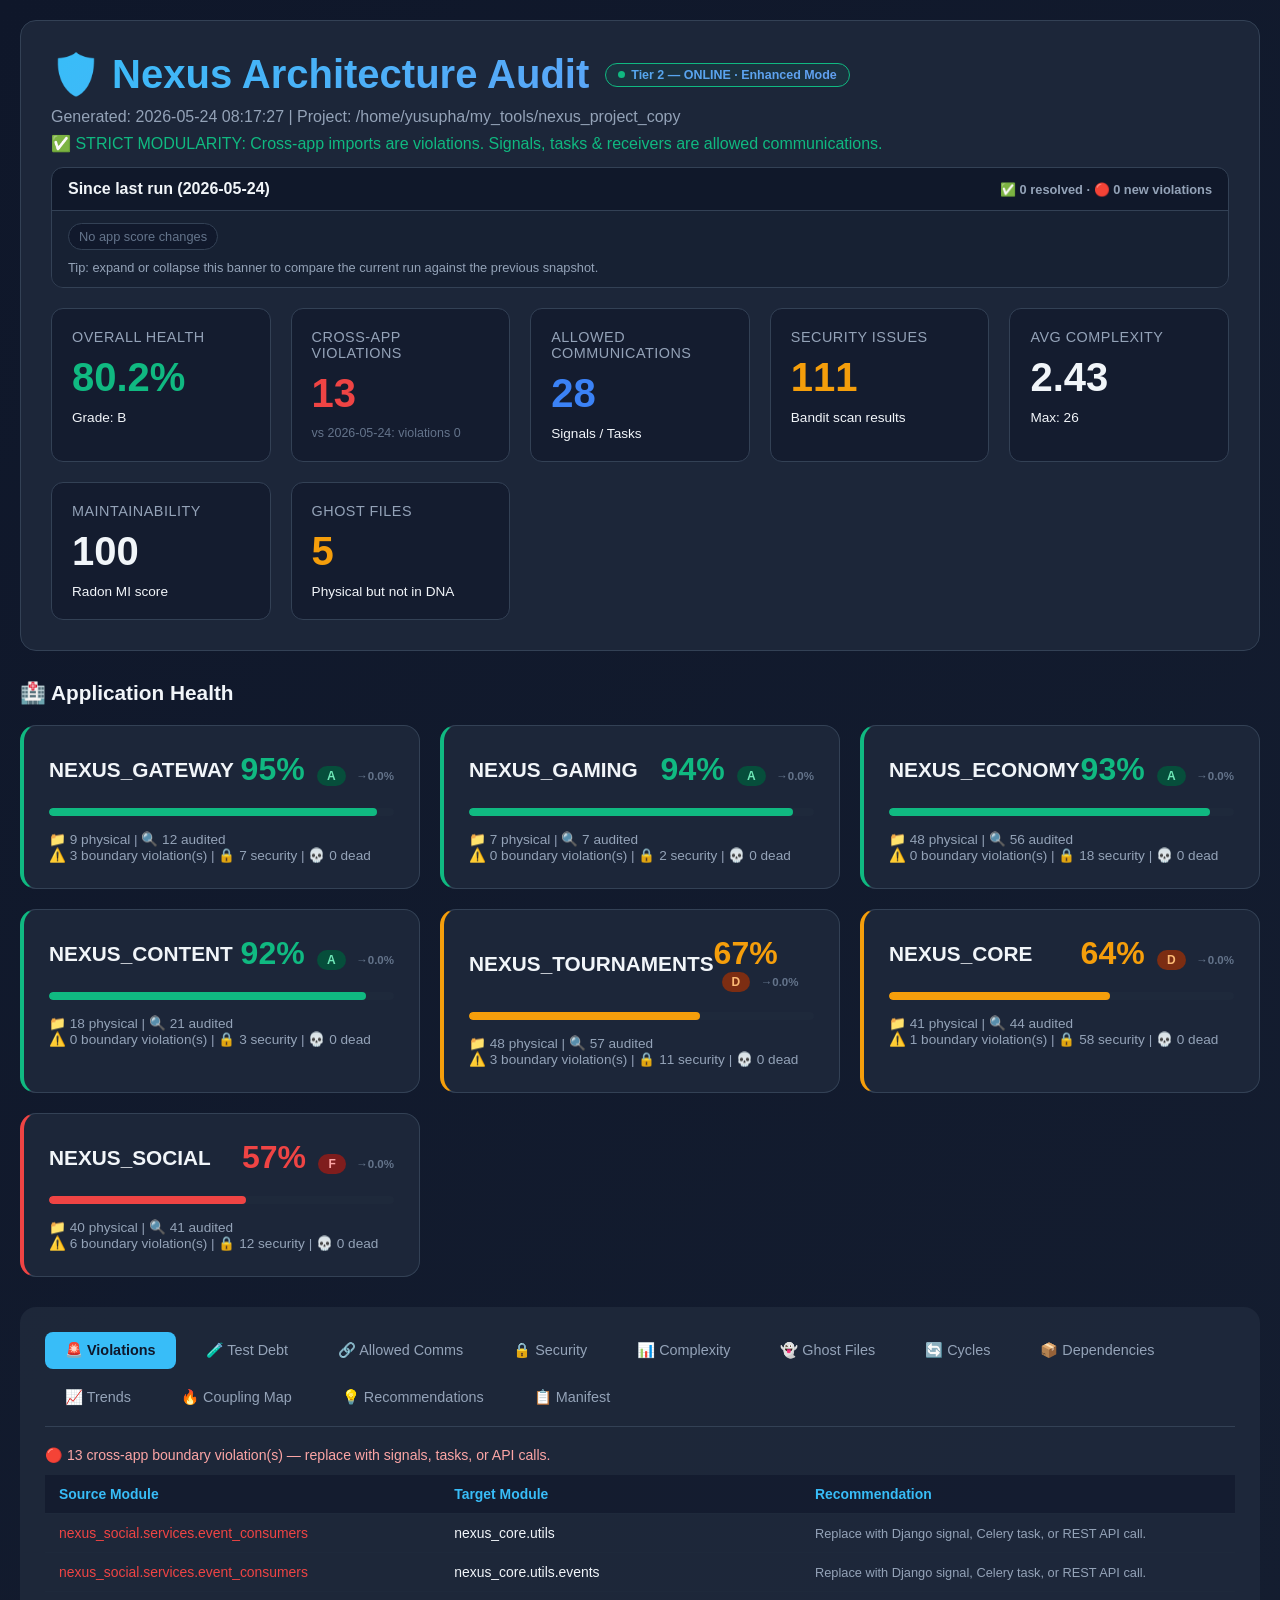
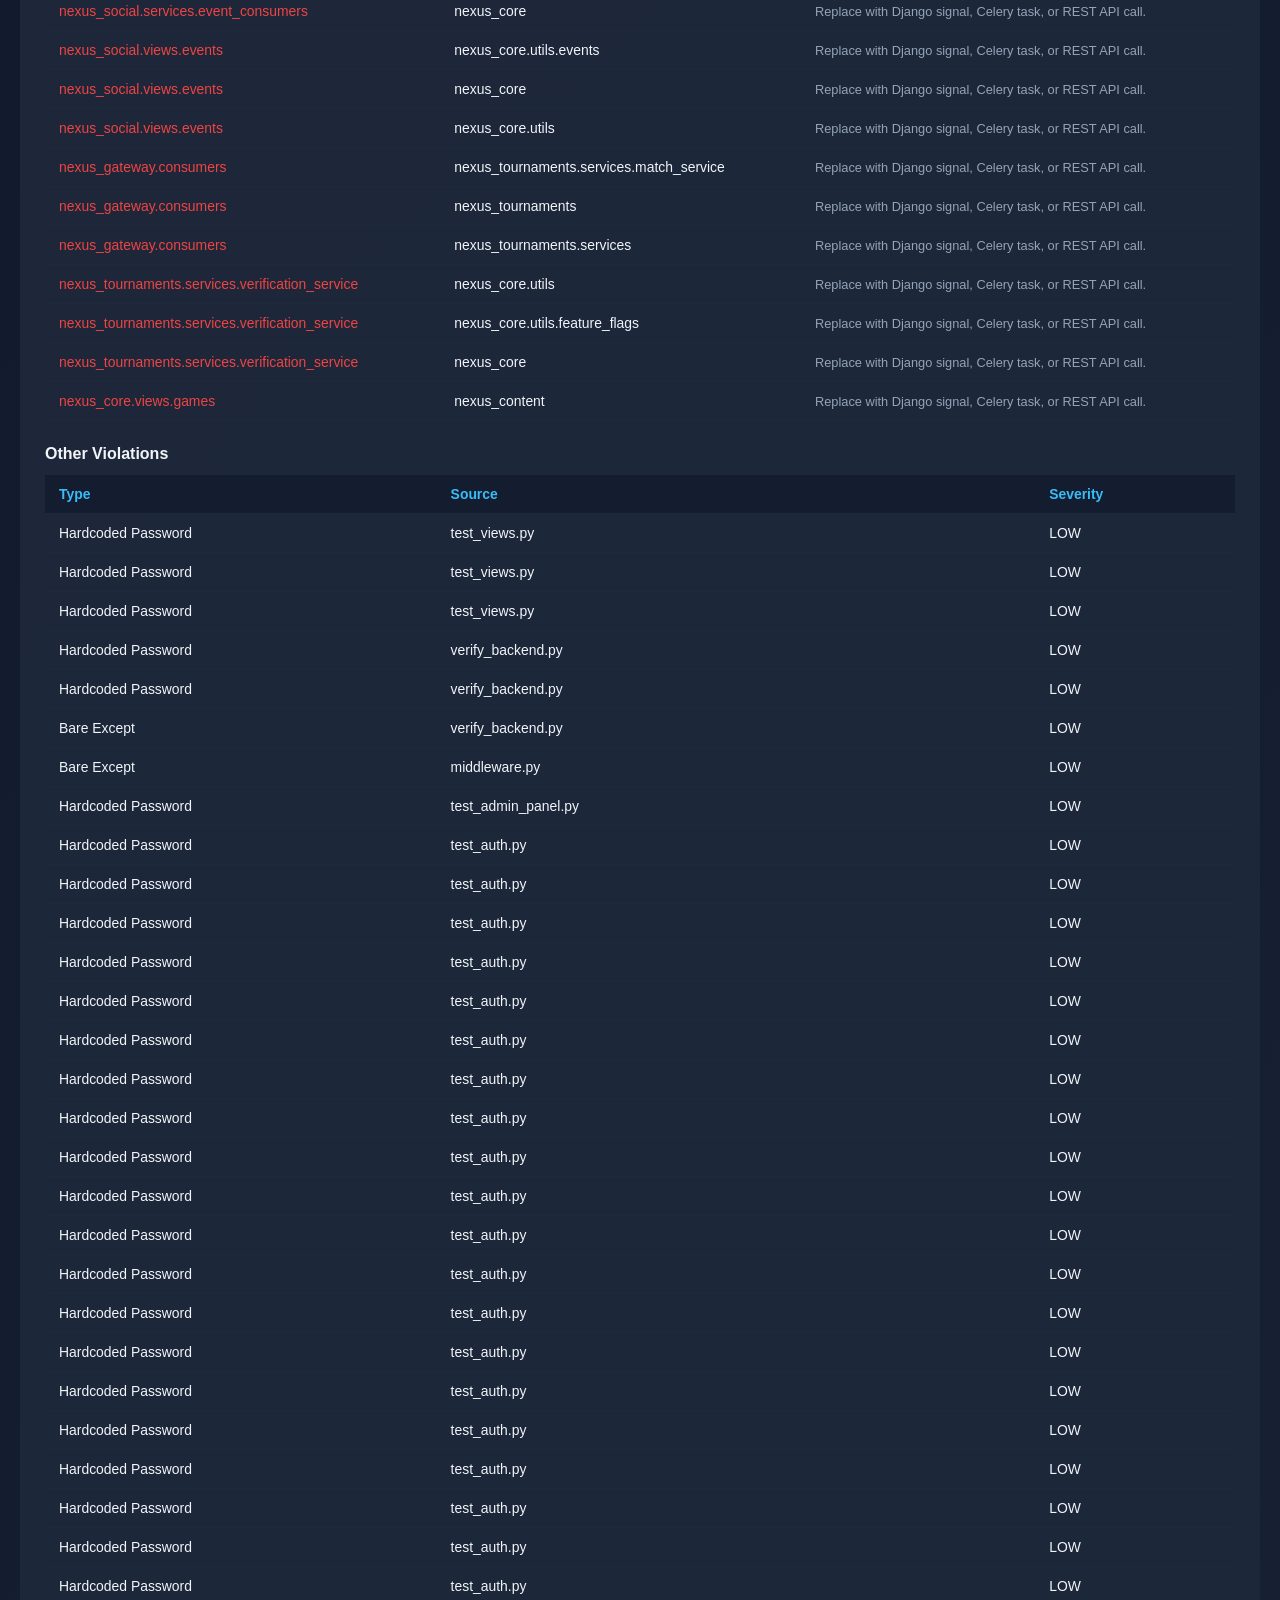
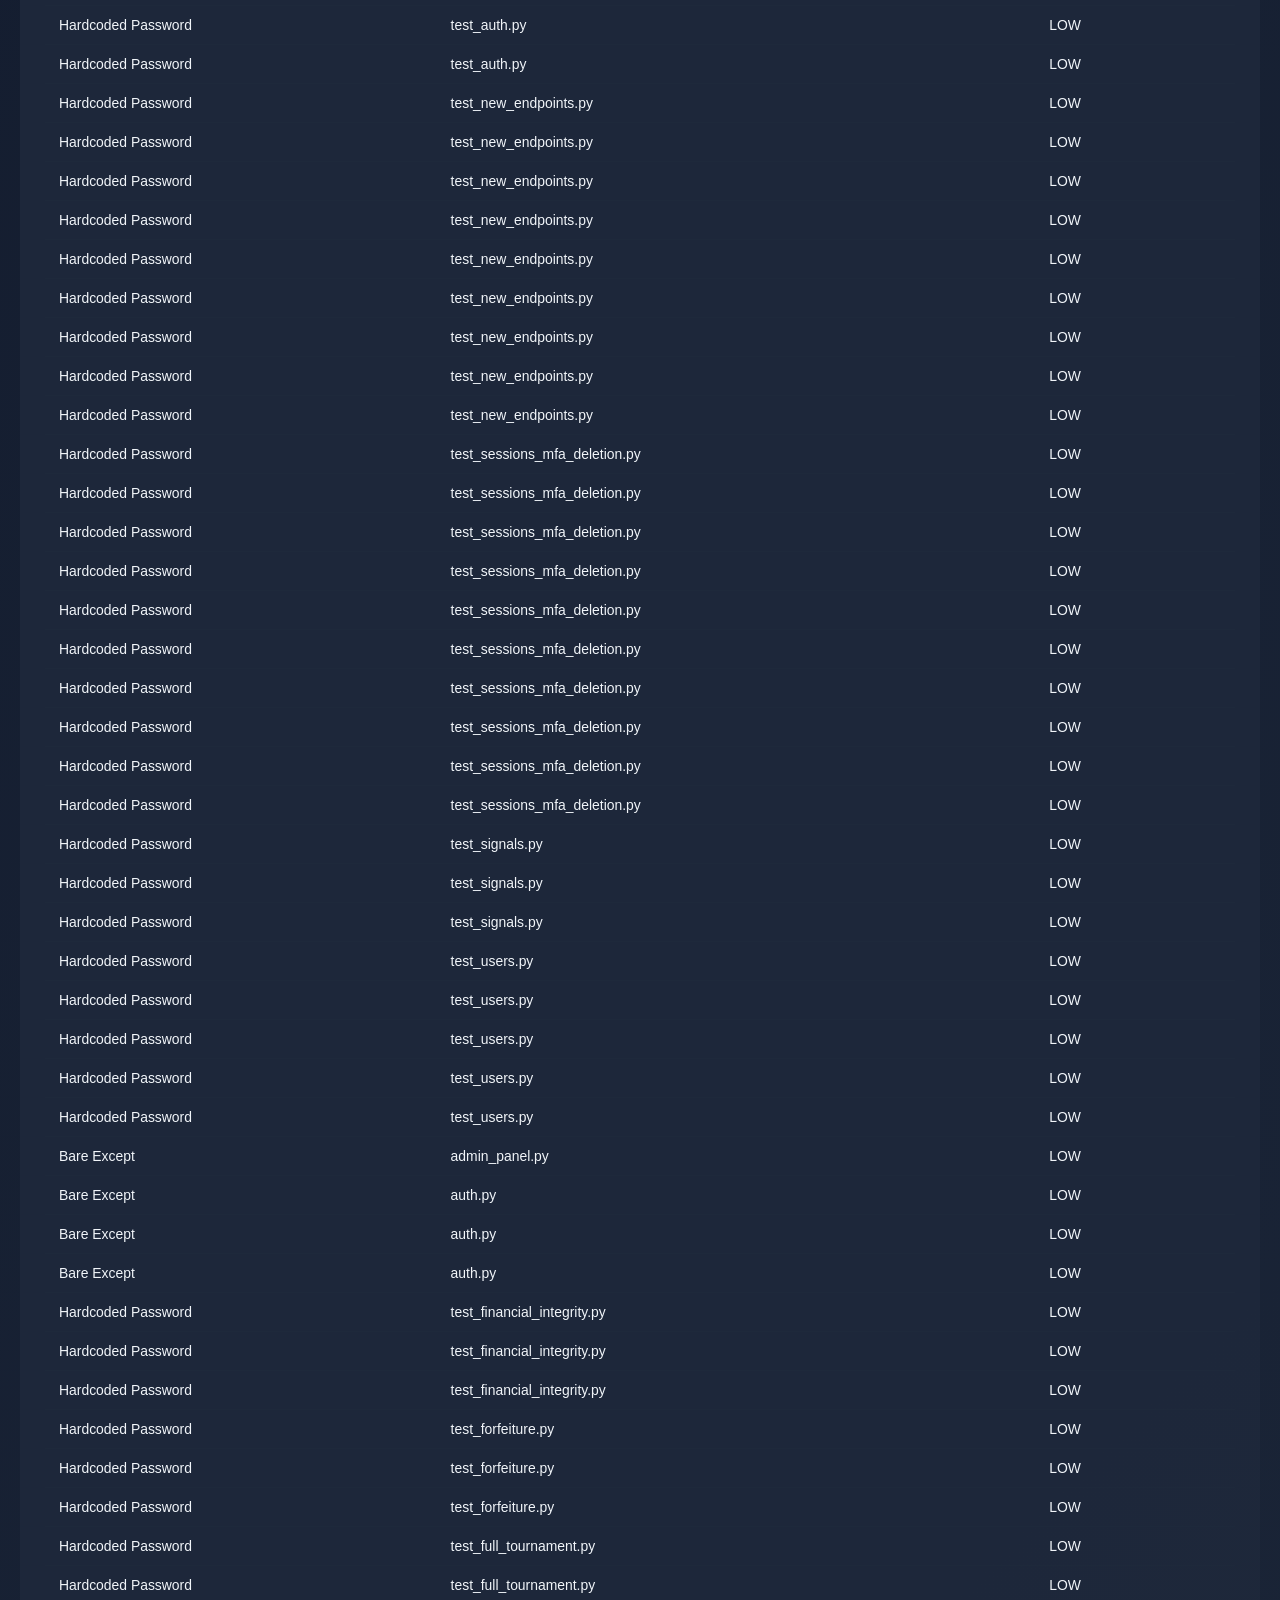
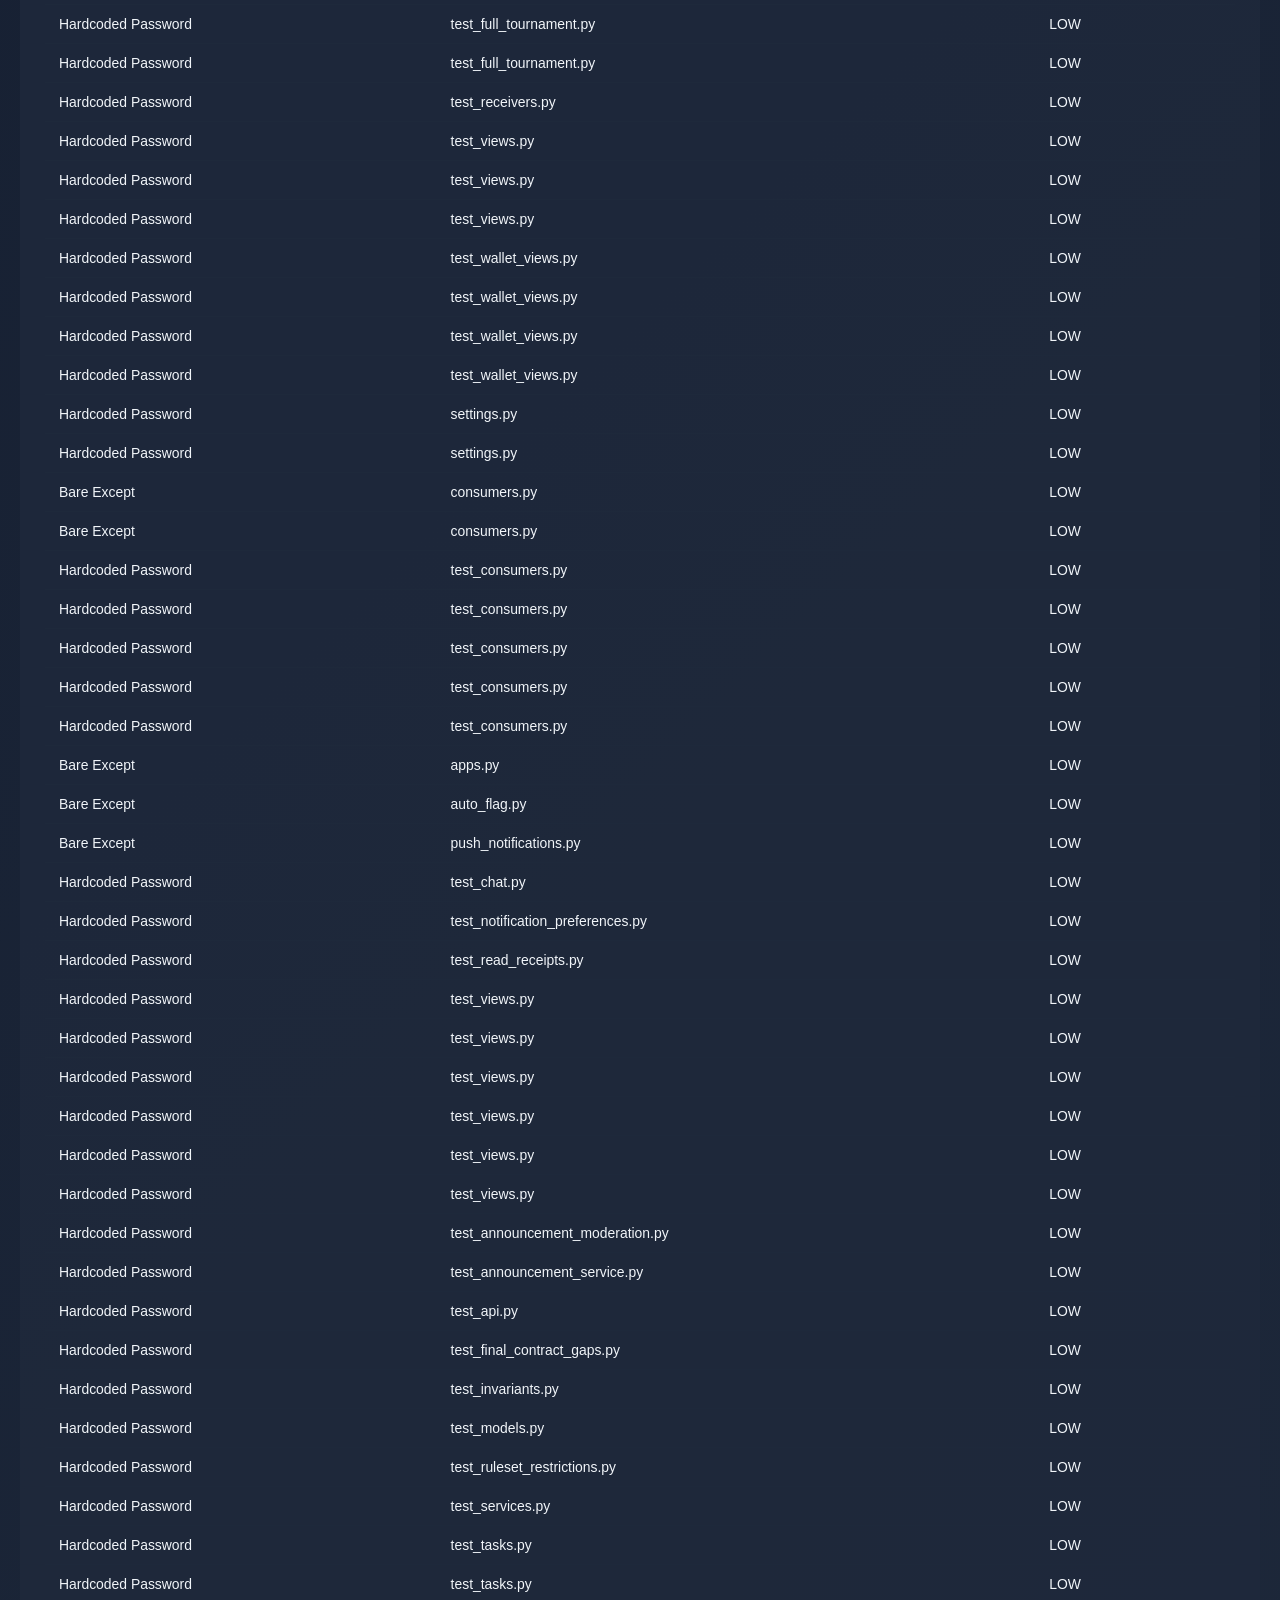
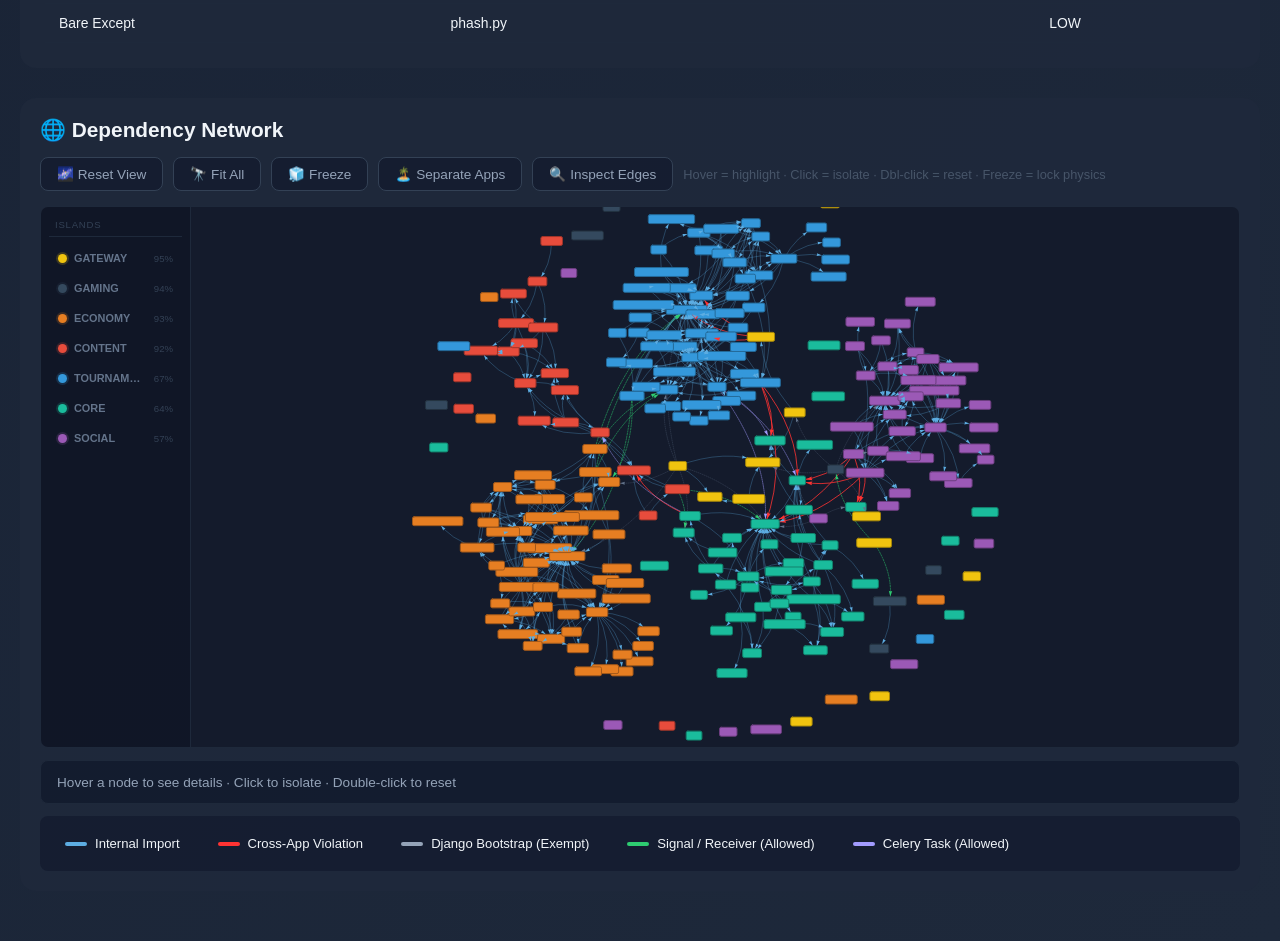
==== commit b658843b: "chore: execute Phase 5 Cleanup" ====
--- a/visuals/NEXUS_AUDIT_DASHBOARD.html
+++ b/visuals/NEXUS_AUDIT_DASHBOARD.html
@@ -3,7 +3,7 @@
 <head>
     <meta charset="UTF-8">
     <meta name="viewport" content="width=device-width, initial-scale=1.0">
-    <title>Nexus Audit Dashboard — 2026-05-24 02:06:15</title>
+    <title>Nexus Audit Dashboard — 2026-05-24 08:17:27</title>
     <script type="text/javascript">/**
  * vis-network
  * https://visjs.github.io/vis-network/
@@ -449,7 +449,7 @@
             </span>
         </h1>
         <p style="color:#94a3b8;margin-bottom:8px;">
-            Generated: 2026-05-24 02:06:15 | Project: /home/yusupha/my_tools/nexus_project_copy
+            Generated: 2026-05-24 08:17:27 | Project: /home/yusupha/my_tools/nexus_project_copy
             <span id="server-mode-badge" style="display:none;font-size:.78rem;background:rgba(110,231,183,.12);border:1px solid #6ee7b7;border-radius:6px;padding:2px 10px;margin-left:12px;vertical-align:middle;"></span>
         </p>
         <p style="color:#10b981;margin-bottom:8px;">
@@ -562,16 +562,16 @@
 const violations       = [{"type": "Cross-App Import", "severity": "HIGH", "source": "nexus_social.services.event_consumers", "target": "nexus_core.utils", "file_path": "", "line": 19, "line_number": 19, "description": "Cross-App Import: nexus_social.services.event_consumers \u2192 nexus_core.utils", "code_snippet": "", "recommendation": "Replace with Django signal, Celery task, or REST API call."}, {"type": "Cross-App Import", "severity": "HIGH", "source": "nexus_social.services.event_consumers", "target": "nexus_core.utils.events", "file_path": "", "line": 19, "line_number": 19, "description": "Cross-App Import: nexus_social.services.event_consumers \u2192 nexus_core.utils.events", "code_snippet": "", "recommendation": "Replace with Django signal, Celery task, or REST API call."}, {"type": "Cross-App Import", "severity": "HIGH", "source": "nexus_social.services.event_consumers", "target": "nexus_core", "file_path": "", "line": 19, "line_number": 19, "description": "Cross-App Import: nexus_social.services.event_consumers \u2192 nexus_core", "code_snippet": "", "recommendation": "Replace with Django signal, Celery task, or REST API call."}, {"type": "Cross-App Import", "severity": "HIGH", "source": "nexus_social.views.events", "target": "nexus_core.utils.events", "file_path": "", "line": 22, "line_number": 22, "description": "Cross-App Import: nexus_social.views.events \u2192 nexus_core.utils.events", "code_snippet": "", "recommendation": "Replace with Django signal, Celery task, or REST API call."}, {"type": "Cross-App Import", "severity": "HIGH", "source": "nexus_social.views.events", "target": "nexus_core", "file_path": "", "line": 22, "line_number": 22, "description": "Cross-App Import: nexus_social.views.events \u2192 nexus_core", "code_snippet": "", "recommendation": "Replace with Django signal, Celery task, or REST API call."}, {"type": "Cross-App Import", "severity": "HIGH", "source": "nexus_social.views.events", "target": "nexus_core.utils", "file_path": "", "line": 22, "line_number": 22, "description": "Cross-App Import: nexus_social.views.events \u2192 nexus_core.utils", "code_snippet": "", "recommendation": "Replace with Django signal, Celery task, or REST API call."}, {"type": "Cross-App Import", "severity": "HIGH", "source": "nexus_gateway.consumers", "target": "nexus_tournaments.services.match_service", "file_path": "", "line": 427, "line_number": 427, "description": "Cross-App Import: nexus_gateway.consumers \u2192 nexus_tournaments.services.match_service", "code_snippet": "", "recommendation": "Replace with Django signal, Celery task, or REST API call."}, {"type": "Cross-App Import", "severity": "HIGH", "source": "nexus_gateway.consumers", "target": "nexus_tournaments", "file_path": "", "line": 427, "line_number": 427, "description": "Cross-App Import: nexus_gateway.consumers \u2192 nexus_tournaments", "code_snippet": "", "recommendation": "Replace with Django signal, Celery task, or REST API call."}, {"type": "Cross-App Import", "severity": "HIGH", "source": "nexus_gateway.consumers", "target": "nexus_tournaments.services", "file_path": "", "line": 427, "line_number": 427, "description": "Cross-App Import: nexus_gateway.consumers \u2192 nexus_tournaments.services", "code_snippet": "", "recommendation": "Replace with Django signal, Celery task, or REST API call."}, {"type": "Cross-App Import", "severity": "HIGH", "source": "nexus_tournaments.services.verification_service", "target": "nexus_core.utils", "file_path": "", "line": 29, "line_number": 29, "description": "Cross-App Import: nexus_tournaments.services.verification_service \u2192 nexus_core.utils", "code_snippet": "", "recommendation": "Replace with Django signal, Celery task, or REST API call."}, {"type": "Cross-App Import", "severity": "HIGH", "source": "nexus_tournaments.services.verification_service", "target": "nexus_core.utils.feature_flags", "file_path": "", "line": 29, "line_number": 29, "description": "Cross-App Import: nexus_tournaments.services.verification_service \u2192 nexus_core.utils.feature_flags", "code_snippet": "", "recommendation": "Replace with Django signal, Celery task, or REST API call."}, {"type": "Cross-App Import", "severity": "HIGH", "source": "nexus_tournaments.services.verification_service", "target": "nexus_core", "file_path": "", "line": 29, "line_number": 29, "description": "Cross-App Import: nexus_tournaments.services.verification_service \u2192 nexus_core", "code_snippet": "", "recommendation": "Replace with Django signal, Celery task, or REST API call."}, {"type": "Cross-App Import", "severity": "HIGH", "source": "nexus_core.views.games", "target": "nexus_content", "file_path": "", "line": 249, "line_number": 249, "description": "Cross-App Import: nexus_core.views.games \u2192 nexus_content", "code_snippet": "", "recommendation": "Replace with Django signal, Celery task, or REST API call."}, {"type": "Hardcoded Password", "severity": "LOW", "source": "test_views.py", "target": null, "file_path": "/home/yusupha/my_tools/nexus_project_copy/nexus_content/tests/test_views.py", "line": 40, "line_number": 0, "description": "B106: Possible hardcoded password: 'pass'", "code_snippet": "39         self.player = User.objects.create_user(\n40             username='player1', email='p@test.com', password='pass', role='PLAYER'\n41         )\n42         self.staff = User.objects.create_user(\n", "recommendation": "Review security issue and fix according to Bandit guidelines."}, {"type": "Hardcoded Password", "severity": "LOW", "source": "test_views.py", "target": null, "file_path": "/home/yusupha/my_tools/nexus_project_copy/nexus_content/tests/test_views.py", "line": 43, "line_number": 0, "description": "B106: Possible hardcoded password: 'pass'", "code_snippet": "42         self.staff = User.objects.create_user(\n43             username='staff1', email='s@test.com', password='pass', role='ADMIN', is_staff=True\n44         )\n45         self.superuser = User.objec", "recommendation": "Review security issue and fix according to Bandit guidelines."}, {"type": "Hardcoded Password", "severity": "LOW", "source": "test_views.py", "target": null, "file_path": "/home/yusupha/my_tools/nexus_project_copy/nexus_content/tests/test_views.py", "line": 46, "line_number": 0, "description": "B106: Possible hardcoded password: 'pass'", "code_snippet": "45         self.superuser = User.objects.create_superuser(\n46             username='super1', email='su@test.com', password='pass', role='ADMIN'\n47         )\n48 \n49     # --- PatchNoteListView tests --", "recommendation": "Review security issue and fix according to Bandit guidelines."}, {"type": "Hardcoded Password", "severity": "LOW", "source": "verify_backend.py", "target": null, "file_path": "/home/yusupha/my_tools/nexus_project_copy/nexus_core/management/commands/verify_backend.py", "line": 51, "line_number": 0, "description": "B105: Possible hardcoded password: 'PASS'", "code_snippet": "50 CheckResult = namedtuple('CheckResult', ['layer', 'name', 'status', 'message'])\n51 PASS = 'PASS'\n52 WARN = 'WARN'\n", "recommendation": "Review security issue and fix according to Bandit guidelines."}, {"type": "Hardcoded Password", "severity": "LOW", "source": "verify_backend.py", "target": null, "file_path": "/home/yusupha/my_tools/nexus_project_copy/nexus_core/management/commands/verify_backend.py", "line": 182, "line_number": 0, "description": "B105: Possible hardcoded password: '\u2713'", "code_snippet": "181                           '  ' + '\u2500' * 52]\n182             icon = {'PASS': '\u2713', 'WARN': '\u26a0', 'FAIL': '\u2717'}[r.status]\n183             lines.append(f'    {icon} [{r.status:\u003c4}] {r.name}')\n", "recommendation": "Review security issue and fix according to Bandit guidelines."}, {"type": "Bare Except", "severity": "LOW", "source": "verify_backend.py", "target": null, "file_path": "/home/yusupha/my_tools/nexus_project_copy/nexus_core/management/commands/verify_backend.py", "line": 515, "line_number": 0, "description": "B110: Try, Except, Pass detected.", "code_snippet": "514                                          f'PK is {pk}, expected UUIDField (Model Rules)'))\n515             except Exception:\n516                 pass  # Already caught in model existence check\n517", "recommendation": "Review security issue and fix according to Bandit guidelines."}, {"type": "Bare Except", "severity": "LOW", "source": "middleware.py", "target": null, "file_path": "/home/yusupha/my_tools/nexus_project_copy/nexus_core/middleware.py", "line": 201, "line_number": 0, "description": "B110: Try, Except, Pass detected.", "code_snippet": "200 \n201         except Exception:\n202 \n203             # Never block requests due to middleware errors\n204 \n205             pass\n206 \n", "recommendation": "Review security issue and fix according to Bandit guidelines."}, {"type": "Hardcoded Password", "severity": "LOW", "source": "test_admin_panel.py", "target": null, "file_path": "/home/yusupha/my_tools/nexus_project_copy/nexus_core/tests/test_admin_panel.py", "line": 57, "line_number": 0, "description": "B106: Possible hardcoded password: 'pass'", "code_snippet": "56 \n57         password=\"pass\", email_verified=True,\n58 \n59     )\n60 \n61     u.role = role\n62 \n63     if is_superuser:\n64 \n", "recommendation": "Review security issue and fix according to Bandit guidelines."}, {"type": "Hardcoded Password", "severity": "LOW", "source": "test_auth.py", "target": null, "file_path": "/home/yusupha/my_tools/nexus_project_copy/nexus_core/tests/test_auth.py", "line": 30, "line_number": 0, "description": "B105: Possible hardcoded password: 'SecurePass123!'", "code_snippet": "29             'email': 'player1@test.com',\n30             'password': 'SecurePass123!',\n31         })\n32         self.assertEqual(response.status_code, status.HTTP_201_CREATED)\n33         self.assert", "recommendation": "Review security issue and fix according to Bandit guidelines."}, {"type": "Hardcoded Password", "severity": "LOW", "source": "test_auth.py", "target": null, "file_path": "/home/yusupha/my_tools/nexus_project_copy/nexus_core/tests/test_auth.py", "line": 42, "line_number": 0, "description": "B105: Possible hardcoded password: 'SecurePass123!'", "code_snippet": "41             'email': 'player1@test.com',\n42             'password': 'SecurePass123!',\n43         })\n44         user = User.objects.get(username='player1')\n45         self.assertEqual(user.kyc_tier,", "recommendation": "Review security issue and fix according to Bandit guidelines."}, {"type": "Hardcoded Password", "severity": "LOW", "source": "test_auth.py", "target": null, "file_path": "/home/yusupha/my_tools/nexus_project_copy/nexus_core/tests/test_auth.py", "line": 50, "line_number": 0, "description": "B106: Possible hardcoded password: 'pass'", "code_snippet": "49     def test_register_duplicate_username(self, mock_send):\n50         User.objects.create_user(username='player1', email='other@test.com', password='pass')\n51         response = self.client.post(se", "recommendation": "Review security issue and fix according to Bandit guidelines."}, {"type": "Hardcoded Password", "severity": "LOW", "source": "test_auth.py", "target": null, "file_path": "/home/yusupha/my_tools/nexus_project_copy/nexus_core/tests/test_auth.py", "line": 54, "line_number": 0, "description": "B105: Possible hardcoded password: 'SecurePass123!'", "code_snippet": "53             'email': 'new@test.com',\n54             'password': 'SecurePass123!',\n55         })\n56         self.assertEqual(response.status_code, status.HTTP_400_BAD_REQUEST)\n57         self.assert", "recommendation": "Review security issue and fix according to Bandit guidelines."}, {"type": "Hardcoded Password", "severity": "LOW", "source": "test_auth.py", "target": null, "file_path": "/home/yusupha/my_tools/nexus_project_copy/nexus_core/tests/test_auth.py", "line": 61, "line_number": 0, "description": "B106: Possible hardcoded password: 'pass'", "code_snippet": "60     def test_register_duplicate_email(self, mock_send):\n61         User.objects.create_user(username='other', email='player1@test.com', password='pass')\n62         response = self.client.post(self.", "recommendation": "Review security issue and fix according to Bandit guidelines."}, {"type": "Hardcoded Password", "severity": "LOW", "source": "test_auth.py", "target": null, "file_path": "/home/yusupha/my_tools/nexus_project_copy/nexus_core/tests/test_auth.py", "line": 65, "line_number": 0, "description": "B105: Possible hardcoded password: 'SecurePass123!'", "code_snippet": "64             'email': 'player1@test.com',\n65             'password': 'SecurePass123!',\n66         })\n67         self.assertEqual(response.status_code, status.HTTP_400_BAD_REQUEST)\n68 \n69     @patch(", "recommendation": "Review security issue and fix according to Bandit guidelines."}, {"type": "Hardcoded Password", "severity": "LOW", "source": "test_auth.py", "target": null, "file_path": "/home/yusupha/my_tools/nexus_project_copy/nexus_core/tests/test_auth.py", "line": 74, "line_number": 0, "description": "B105: Possible hardcoded password: '123'", "code_snippet": "73             'email': 'player1@test.com',\n74             'password': '123',\n75         })\n76         self.assertEqual(response.status_code, status.HTTP_400_BAD_REQUEST)\n77 \n78     @patch('nexus_core", "recommendation": "Review security issue and fix according to Bandit guidelines."}, {"type": "Hardcoded Password", "severity": "LOW", "source": "test_auth.py", "target": null, "file_path": "/home/yusupha/my_tools/nexus_project_copy/nexus_core/tests/test_auth.py", "line": 84, "line_number": 0, "description": "B105: Possible hardcoded password: 'SecurePass123!'", "code_snippet": "83             'email': 'player1@test.com',\n84             'password': 'SecurePass123!',\n85         })\n86         self.assertEqual(response.status_code, status.HTTP_201_CREATED)\n87         self.assert", "recommendation": "Review security issue and fix according to Bandit guidelines."}, {"type": "Hardcoded Password", "severity": "LOW", "source": "test_auth.py", "target": null, "file_path": "/home/yusupha/my_tools/nexus_project_copy/nexus_core/tests/test_auth.py", "line": 97, "line_number": 0, "description": "B106: Possible hardcoded password: 'SecurePass123!'", "code_snippet": "96             email='player1@test.com',\n97             password='SecurePass123!',\n98             email_verified=False,\n99         )\n100 \n101     def _make_verify_url(self, user=None):\n102         u =", "recommendation": "Review security issue and fix according to Bandit guidelines."}, {"type": "Hardcoded Password", "severity": "LOW", "source": "test_auth.py", "target": null, "file_path": "/home/yusupha/my_tools/nexus_project_copy/nexus_core/tests/test_auth.py", "line": 156, "line_number": 0, "description": "B106: Possible hardcoded password: 'SecurePass123!'", "code_snippet": "155             email='player1@test.com',\n156             password='SecurePass123!',\n157             email_verified=True,\n158         )\n159         self.url = '/api/v1/auth/login/'\n160 \n161     def te", "recommendation": "Review security issue and fix according to Bandit guidelines."}, {"type": "Hardcoded Password", "severity": "LOW", "source": "test_auth.py", "target": null, "file_path": "/home/yusupha/my_tools/nexus_project_copy/nexus_core/tests/test_auth.py", "line": 164, "line_number": 0, "description": "B105: Possible hardcoded password: 'SecurePass123!'", "code_snippet": "163             'username': 'player1',\n164             'password': 'SecurePass123!',\n165         })\n166         self.assertEqual(response.status_code, status.HTTP_200_OK)\n167         self.assertIn('ac", "recommendation": "Review security issue and fix according to Bandit guidelines."}, {"type": "Hardcoded Password", "severity": "LOW", "source": "test_auth.py", "target": null, "file_path": "/home/yusupha/my_tools/nexus_project_copy/nexus_core/tests/test_auth.py", "line": 176, "line_number": 0, "description": "B105: Possible hardcoded password: 'wrongpassword'", "code_snippet": "175             'username': 'player1',\n176             'password': 'wrongpassword',\n177         })\n178         self.assertEqual(response.status_code, status.HTTP_401_UNAUTHORIZED)\n179         self.ass", "recommendation": "Review security issue and fix according to Bandit guidelines."}, {"type": "Hardcoded Password", "severity": "LOW", "source": "test_auth.py", "target": null, "file_path": "/home/yusupha/my_tools/nexus_project_copy/nexus_core/tests/test_auth.py", "line": 184, "line_number": 0, "description": "B105: Possible hardcoded password: 'whatever'", "code_snippet": "183             'username': 'nobody',\n184             'password': 'whatever',\n185         })\n186         self.assertEqual(response.status_code, status.HTTP_401_UNAUTHORIZED)\n187 \n188     def test_logi", "recommendation": "Review security issue and fix according to Bandit guidelines."}, {"type": "Hardcoded Password", "severity": "LOW", "source": "test_auth.py", "target": null, "file_path": "/home/yusupha/my_tools/nexus_project_copy/nexus_core/tests/test_auth.py", "line": 193, "line_number": 0, "description": "B105: Possible hardcoded password: 'SecurePass123!'", "code_snippet": "192             'username': 'player1',\n193             'password': 'SecurePass123!',\n194         })\n195         self.assertEqual(response.status_code, status.HTTP_401_UNAUTHORIZED)\n196 \n197     def te", "recommendation": "Review security issue and fix according to Bandit guidelines."}, {"type": "Hardcoded Password", "severity": "LOW", "source": "test_auth.py", "target": null, "file_path": "/home/yusupha/my_tools/nexus_project_copy/nexus_core/tests/test_auth.py", "line": 200, "line_number": 0, "description": "B105: Possible hardcoded password: 'SecurePass123!'", "code_snippet": "199             'username': 'player1',\n200             'password': 'SecurePass123!',\n201         })\n202         self.assertIn('kyc_tier', response.data)\n203         self.assertEqual(response.data['kyc", "recommendation": "Review security issue and fix according to Bandit guidelines."}, {"type": "Hardcoded Password", "severity": "LOW", "source": "test_auth.py", "target": null, "file_path": "/home/yusupha/my_tools/nexus_project_copy/nexus_core/tests/test_auth.py", "line": 213, "line_number": 0, "description": "B106: Possible hardcoded password: 'SecurePass123!'", "code_snippet": "212             email='player1@test.com',\n213             password='SecurePass123!',\n214         )\n215 \n216     def _get_tokens(self):\n217         response = self.client.post('/api/v1/auth/login/', {\n", "recommendation": "Review security issue and fix according to Bandit guidelines."}, {"type": "Hardcoded Password", "severity": "LOW", "source": "test_auth.py", "target": null, "file_path": "/home/yusupha/my_tools/nexus_project_copy/nexus_core/tests/test_auth.py", "line": 219, "line_number": 0, "description": "B105: Possible hardcoded password: 'SecurePass123!'", "code_snippet": "218             'username': 'player1',\n219             'password': 'SecurePass123!',\n220         })\n221         return response.data['access_token'], response.cookies['refresh_token'].value\n222 \n223  ", "recommendation": "Review security issue and fix according to Bandit guidelines."}, {"type": "Hardcoded Password", "severity": "LOW", "source": "test_auth.py", "target": null, "file_path": "/home/yusupha/my_tools/nexus_project_copy/nexus_core/tests/test_auth.py", "line": 241, "line_number": 0, "description": "B106: Possible hardcoded password: 'SecurePass123!'", "code_snippet": "240             email='player1@test.com',\n241             password='SecurePass123!',\n242         )\n243 \n244     def test_reset_request_always_returns_200(self):\n245         \"\"\"Should return 200 even f", "recommendation": "Review security issue and fix according to Bandit guidelines."}, {"type": "Hardcoded Password", "severity": "LOW", "source": "test_auth.py", "target": null, "file_path": "/home/yusupha/my_tools/nexus_project_copy/nexus_core/tests/test_auth.py", "line": 263, "line_number": 0, "description": "B105: Possible hardcoded password: 'NewSecurePass456!'", "code_snippet": "262             'token': token,\n263             'new_password': 'NewSecurePass456!',\n264         })\n265         self.assertEqual(response.status_code, status.HTTP_200_OK)\n266         self.user.refresh", "recommendation": "Review security issue and fix according to Bandit guidelines."}, {"type": "Hardcoded Password", "severity": "LOW", "source": "test_auth.py", "target": null, "file_path": "/home/yusupha/my_tools/nexus_project_copy/nexus_core/tests/test_auth.py", "line": 277, "line_number": 0, "description": "B105: Possible hardcoded password: 'NewSecurePass456!'", "code_snippet": "276             'token': token,\n277             'new_password': 'NewSecurePass456!',\n278         })\n279         self.user.refresh_from_db()\n280         self.assertEqual(self.user.generation_id, origin", "recommendation": "Review security issue and fix according to Bandit guidelines."}, {"type": "Hardcoded Password", "severity": "LOW", "source": "test_auth.py", "target": null, "file_path": "/home/yusupha/my_tools/nexus_project_copy/nexus_core/tests/test_auth.py", "line": 286, "line_number": 0, "description": "B105: Possible hardcoded password: 'invalid-token'", "code_snippet": "285             'uid': uid,\n286             'token': 'invalid-token',\n287             'new_password': 'NewSecurePass456!',\n288         })\n289         self.assertEqual(response.status_code, status.HTTP", "recommendation": "Review security issue and fix according to Bandit guidelines."}, {"type": "Hardcoded Password", "severity": "LOW", "source": "test_auth.py", "target": null, "file_path": "/home/yusupha/my_tools/nexus_project_copy/nexus_core/tests/test_auth.py", "line": 287, "line_number": 0, "description": "B105: Possible hardcoded password: 'NewSecurePass456!'", "code_snippet": "286             'token': 'invalid-token',\n287             'new_password': 'NewSecurePass456!',\n288         })\n289         self.assertEqual(response.status_code, status.HTTP_400_BAD_REQUEST)\n", "recommendation": "Review security issue and fix according to Bandit guidelines."}, {"type": "Hardcoded Password", "severity": "LOW", "source": "test_new_endpoints.py", "target": null, "file_path": "/home/yusupha/my_tools/nexus_project_copy/nexus_core/tests/test_new_endpoints.py", "line": 45, "line_number": 0, "description": "B106: Possible hardcoded password: 'pass'", "code_snippet": "44 \n45         password=\"pass\", email_verified=True,\n46 \n47     )\n48 \n49 \n50 \n51 \n52 \n", "recommendation": "Review security issue and fix according to Bandit guidelines."}, {"type": "Hardcoded Password", "severity": "LOW", "source": "test_new_endpoints.py", "target": null, "file_path": "/home/yusupha/my_tools/nexus_project_copy/nexus_core/tests/test_new_endpoints.py", "line": 219, "line_number": 0, "description": "B106: Possible hardcoded password: 'tok1'", "code_snippet": "218 \n219         create_session(user=user, refresh_token=\"tok1\", device_hint=\"Android\")\n220 \n", "recommendation": "Review security issue and fix according to Bandit guidelines."}, {"type": "Hardcoded Password", "severity": "LOW", "source": "test_new_endpoints.py", "target": null, "file_path": "/home/yusupha/my_tools/nexus_project_copy/nexus_core/tests/test_new_endpoints.py", "line": 221, "line_number": 0, "description": "B106: Possible hardcoded password: 'tok2'", "code_snippet": "220 \n221         create_session(user=user, refresh_token=\"tok2\", device_hint=\"Desktop\")\n222 \n", "recommendation": "Review security issue and fix according to Bandit guidelines."}, {"type": "Hardcoded Password", "severity": "LOW", "source": "test_new_endpoints.py", "target": null, "file_path": "/home/yusupha/my_tools/nexus_project_copy/nexus_core/tests/test_new_endpoints.py", "line": 239, "line_number": 0, "description": "B106: Possible hardcoded password: 'tok1'", "code_snippet": "238 \n239         s1 = create_session(user=user, refresh_token=\"tok1\")\n240 \n", "recommendation": "Review security issue and fix according to Bandit guidelines."}, {"type": "Hardcoded Password", "severity": "LOW", "source": "test_new_endpoints.py", "target": null, "file_path": "/home/yusupha/my_tools/nexus_project_copy/nexus_core/tests/test_new_endpoints.py", "line": 241, "line_number": 0, "description": "B106: Possible hardcoded password: 'tok2'", "code_snippet": "240 \n241         create_session(user=user, refresh_token=\"tok2\")\n242 \n", "recommendation": "Review security issue and fix according to Bandit guidelines."}, {"type": "Hardcoded Password", "severity": "LOW", "source": "test_new_endpoints.py", "target": null, "file_path": "/home/yusupha/my_tools/nexus_project_copy/nexus_core/tests/test_new_endpoints.py", "line": 271, "line_number": 0, "description": "B106: Possible hardcoded password: 'tok1'", "code_snippet": "270 \n271         create_session(user=user, refresh_token=\"tok1\")\n272 \n", "recommendation": "Review security issue and fix according to Bandit guidelines."}, {"type": "Hardcoded Password", "severity": "LOW", "source": "test_new_endpoints.py", "target": null, "file_path": "/home/yusupha/my_tools/nexus_project_copy/nexus_core/tests/test_new_endpoints.py", "line": 273, "line_number": 0, "description": "B106: Possible hardcoded password: 'tok2'", "code_snippet": "272 \n273         create_session(user=user, refresh_token=\"tok2\")\n274 \n", "recommendation": "Review security issue and fix according to Bandit guidelines."}, {"type": "Hardcoded Password", "severity": "LOW", "source": "test_new_endpoints.py", "target": null, "file_path": "/home/yusupha/my_tools/nexus_project_copy/nexus_core/tests/test_new_endpoints.py", "line": 303, "line_number": 0, "description": "B106: Possible hardcoded password: 'tok1'", "code_snippet": "302 \n303         s = create_session(user=user, refresh_token=\"tok1\")\n304 \n", "recommendation": "Review security issue and fix according to Bandit guidelines."}, {"type": "Hardcoded Password", "severity": "LOW", "source": "test_new_endpoints.py", "target": null, "file_path": "/home/yusupha/my_tools/nexus_project_copy/nexus_core/tests/test_new_endpoints.py", "line": 325, "line_number": 0, "description": "B106: Possible hardcoded password: 'tok1'", "code_snippet": "324 \n325         s = create_session(user=user2, refresh_token=\"tok1\")\n326 \n", "recommendation": "Review security issue and fix according to Bandit guidelines."}, {"type": "Hardcoded Password", "severity": "LOW", "source": "test_sessions_mfa_deletion.py", "target": null, "file_path": "/home/yusupha/my_tools/nexus_project_copy/nexus_core/tests/test_sessions_mfa_deletion.py", "line": 33, "line_number": 0, "description": "B106: Possible hardcoded password: 'pass'", "code_snippet": "32 \n33         password=\"pass\", email_verified=True,\n34 \n35     )\n36 \n37 \n38 \n39 \n40 \n", "recommendation": "Review security issue and fix according to Bandit guidelines."}, {"type": "Hardcoded Password", "severity": "LOW", "source": "test_sessions_mfa_deletion.py", "target": null, "file_path": "/home/yusupha/my_tools/nexus_project_copy/nexus_core/tests/test_sessions_mfa_deletion.py", "line": 59, "line_number": 0, "description": "B106: Possible hardcoded password: 'abc123'", "code_snippet": "58 \n59             refresh_token=\"abc123\",\n60 \n61             device_hint=\"Chrome on Android\",\n62 \n63             ip_address=\"127.0.0.1\",\n64 \n65         )\n66 \n67         self.assertEqual(session.user,", "recommendation": "Review security issue and fix according to Bandit guidelines."}, {"type": "Hardcoded Password", "severity": "LOW", "source": "test_sessions_mfa_deletion.py", "target": null, "file_path": "/home/yusupha/my_tools/nexus_project_copy/nexus_core/tests/test_sessions_mfa_deletion.py", "line": 83, "line_number": 0, "description": "B106: Possible hardcoded password: 'tok1'", "code_snippet": "82 \n83         session = create_session(user=user, refresh_token=\"tok1\")\n84 \n", "recommendation": "Review security issue and fix according to Bandit guidelines."}, {"type": "Hardcoded Password", "severity": "LOW", "source": "test_sessions_mfa_deletion.py", "target": null, "file_path": "/home/yusupha/my_tools/nexus_project_copy/nexus_core/tests/test_sessions_mfa_deletion.py", "line": 99, "line_number": 0, "description": "B106: Possible hardcoded password: 'tok1'", "code_snippet": "98 \n99         create_session(user=user, refresh_token=\"tok1\")\n100 \n", "recommendation": "Review security issue and fix according to Bandit guidelines."}, {"type": "Hardcoded Password", "severity": "LOW", "source": "test_sessions_mfa_deletion.py", "target": null, "file_path": "/home/yusupha/my_tools/nexus_project_copy/nexus_core/tests/test_sessions_mfa_deletion.py", "line": 101, "line_number": 0, "description": "B106: Possible hardcoded password: 'tok2'", "code_snippet": "100 \n101         create_session(user=user, refresh_token=\"tok2\")\n102 \n", "recommendation": "Review security issue and fix according to Bandit guidelines."}, {"type": "Hardcoded Password", "severity": "LOW", "source": "test_sessions_mfa_deletion.py", "target": null, "file_path": "/home/yusupha/my_tools/nexus_project_copy/nexus_core/tests/test_sessions_mfa_deletion.py", "line": 103, "line_number": 0, "description": "B106: Possible hardcoded password: 'tok3'", "code_snippet": "102 \n103         create_session(user=user, refresh_token=\"tok3\")\n104 \n", "recommendation": "Review security issue and fix according to Bandit guidelines."}, {"type": "Hardcoded Password", "severity": "LOW", "source": "test_sessions_mfa_deletion.py", "target": null, "file_path": "/home/yusupha/my_tools/nexus_project_copy/nexus_core/tests/test_sessions_mfa_deletion.py", "line": 117, "line_number": 0, "description": "B106: Possible hardcoded password: 'current'", "code_snippet": "116 \n117         current = create_session(user=user, refresh_token=\"current\")\n118 \n", "recommendation": "Review security issue and fix according to Bandit guidelines."}, {"type": "Hardcoded Password", "severity": "LOW", "source": "test_sessions_mfa_deletion.py", "target": null, "file_path": "/home/yusupha/my_tools/nexus_project_copy/nexus_core/tests/test_sessions_mfa_deletion.py", "line": 119, "line_number": 0, "description": "B106: Possible hardcoded password: 'other1'", "code_snippet": "118 \n119         create_session(user=user, refresh_token=\"other1\")\n120 \n", "recommendation": "Review security issue and fix according to Bandit guidelines."}, {"type": "Hardcoded Password", "severity": "LOW", "source": "test_sessions_mfa_deletion.py", "target": null, "file_path": "/home/yusupha/my_tools/nexus_project_copy/nexus_core/tests/test_sessions_mfa_deletion.py", "line": 121, "line_number": 0, "description": "B106: Possible hardcoded password: 'other2'", "code_snippet": "120 \n121         create_session(user=user, refresh_token=\"other2\")\n122 \n", "recommendation": "Review security issue and fix according to Bandit guidelines."}, {"type": "Hardcoded Password", "severity": "LOW", "source": "test_sessions_mfa_deletion.py", "target": null, "file_path": "/home/yusupha/my_tools/nexus_project_copy/nexus_core/tests/test_sessions_mfa_deletion.py", "line": 139, "line_number": 0, "description": "B106: Possible hardcoded password: 'tok'", "code_snippet": "138 \n139         create_session(user=user, refresh_token=\"tok\")\n140 \n", "recommendation": "Review security issue and fix according to Bandit guidelines."}, {"type": "Hardcoded Password", "severity": "LOW", "source": "test_signals.py", "target": null, "file_path": "/home/yusupha/my_tools/nexus_project_copy/nexus_core/tests/test_signals.py", "line": 24, "line_number": 0, "description": "B106: Possible hardcoded password: 'pass'", "code_snippet": "23             email='admin1@test.com',\n24             password='pass',\n25             role='ADMIN',\n26         )\n27         user.refresh_from_db()\n28         self.assertTrue(user.is_staff)\n29 \n30    ", "recommendation": "Review security issue and fix according to Bandit guidelines."}, {"type": "Hardcoded Password", "severity": "LOW", "source": "test_signals.py", "target": null, "file_path": "/home/yusupha/my_tools/nexus_project_copy/nexus_core/tests/test_signals.py", "line": 34, "line_number": 0, "description": "B106: Possible hardcoded password: 'pass'", "code_snippet": "33             email='player1@test.com',\n34             password='pass',\n35             role='PLAYER',\n36         )\n37         user.refresh_from_db()\n38         self.assertFalse(user.is_staff)\n39 \n40 ", "recommendation": "Review security issue and fix according to Bandit guidelines."}, {"type": "Hardcoded Password", "severity": "LOW", "source": "test_signals.py", "target": null, "file_path": "/home/yusupha/my_tools/nexus_project_copy/nexus_core/tests/test_signals.py", "line": 44, "line_number": 0, "description": "B106: Possible hardcoded password: 'pass'", "code_snippet": "43             email='admin1@test.com',\n44             password='pass',\n45             role='ADMIN',\n46         )\n47         user.role = 'PLAYER'\n48         user.save(update_fields=['role'])\n49       ", "recommendation": "Review security issue and fix according to Bandit guidelines."}, {"type": "Hardcoded Password", "severity": "LOW", "source": "test_users.py", "target": null, "file_path": "/home/yusupha/my_tools/nexus_project_copy/nexus_core/tests/test_users.py", "line": 29, "line_number": 0, "description": "B106: Possible hardcoded password: 'SecurePass123!'", "code_snippet": "28             email='player1@test.com',\n29             password='SecurePass123!',\n30             kyc_tier='TIER_0',\n31         )\n32         self.client = _make_auth_client(self.user)\n33 \n34     def t", "recommendation": "Review security issue and fix according to Bandit guidelines."}, {"type": "Hardcoded Password", "severity": "LOW", "source": "test_users.py", "target": null, "file_path": "/home/yusupha/my_tools/nexus_project_copy/nexus_core/tests/test_users.py", "line": 64, "line_number": 0, "description": "B106: Possible hardcoded password: 'pass'", "code_snippet": "63     def test_me_patch_duplicate_username(self):\n64         User.objects.create_user(username='taken', email='taken@test.com', password='pass')\n65         response = self.client.patch('/api/v1/users", "recommendation": "Review security issue and fix according to Bandit guidelines."}, {"type": "Hardcoded Password", "severity": "LOW", "source": "test_users.py", "target": null, "file_path": "/home/yusupha/my_tools/nexus_project_copy/nexus_core/tests/test_users.py", "line": 79, "line_number": 0, "description": "B106: Possible hardcoded password: 'SecurePass123!'", "code_snippet": "78             email='tier1@test.com',\n79             password='SecurePass123!',\n80             kyc_tier='TIER_1',\n81         )\n82         self.client = _make_auth_client(self.tier1_user)\n83 \n84     @", "recommendation": "Review security issue and fix according to Bandit guidelines."}, {"type": "Hardcoded Password", "severity": "LOW", "source": "test_users.py", "target": null, "file_path": "/home/yusupha/my_tools/nexus_project_copy/nexus_core/tests/test_users.py", "line": 113, "line_number": 0, "description": "B106: Possible hardcoded password: 'SecurePass123!'", "code_snippet": "112             email='player1@test.com',\n113             password='SecurePass123!',\n114             kyc_tier='TIER_0',\n115         )\n116         self.client = _make_auth_client(self.user)\n117 \n118   ", "recommendation": "Review security issue and fix according to Bandit guidelines."}, {"type": "Hardcoded Password", "severity": "LOW", "source": "test_users.py", "target": null, "file_path": "/home/yusupha/my_tools/nexus_project_copy/nexus_core/tests/test_users.py", "line": 168, "line_number": 0, "description": "B106: Possible hardcoded password: 'pass'", "code_snippet": "167             email='other@test.com',\n168             password='pass',\n169             phone_number='+2207654321',\n170         )\n171         response = self.client.post('/api/v1/users/me/kyc/upgrade", "recommendation": "Review security issue and fix according to Bandit guidelines."}, {"type": "Bare Except", "severity": "LOW", "source": "admin_panel.py", "target": null, "file_path": "/home/yusupha/my_tools/nexus_project_copy/nexus_core/views/admin_panel.py", "line": 109, "line_number": 0, "description": "B110: Try, Except, Pass detected.", "code_snippet": "108 \n109         except Exception:\n110             pass\n111 \n", "recommendation": "Review security issue and fix according to Bandit guidelines."}, {"type": "Bare Except", "severity": "LOW", "source": "auth.py", "target": null, "file_path": "/home/yusupha/my_tools/nexus_project_copy/nexus_core/views/auth.py", "line": 581, "line_number": 0, "description": "B110: Try, Except, Pass detected.", "code_snippet": "580 \n581         except Exception:\n582             pass\n583 \n", "recommendation": "Review security issue and fix according to Bandit guidelines."}, {"type": "Bare Except", "severity": "LOW", "source": "auth.py", "target": null, "file_path": "/home/yusupha/my_tools/nexus_project_copy/nexus_core/views/auth.py", "line": 604, "line_number": 0, "description": "B110: Try, Except, Pass detected.", "code_snippet": "603             )\n604         except Exception:\n605             pass  # Always return 200\n606 \n", "recommendation": "Review security issue and fix according to Bandit guidelines."}, {"type": "Bare Except", "severity": "LOW", "source": "auth.py", "target": null, "file_path": "/home/yusupha/my_tools/nexus_project_copy/nexus_core/views/auth.py", "line": 678, "line_number": 0, "description": "B110: Try, Except, Pass detected.", "code_snippet": "677 \n678         except Exception:\n679 \n680             pass  # Non-fatal\n681 \n", "recommendation": "Review security issue and fix according to Bandit guidelines."}, {"type": "Hardcoded Password", "severity": "LOW", "source": "test_financial_integrity.py", "target": null, "file_path": "/home/yusupha/my_tools/nexus_project_copy/nexus_economy/tests/test_financial_integrity.py", "line": 41, "line_number": 0, "description": "B106: Possible hardcoded password: 'pass'", "code_snippet": "40         email=f'{username}@test.com',\n41         password='pass',\n42         kyc_tier=kyc_tier,\n43     )\n44 \n45 \n46 def _make_wallet(user, balance=Decimal('1000.00')):\n47     w = Wallet.objects.cre", "recommendation": "Review security issue and fix according to Bandit guidelines."}, {"type": "Hardcoded Password", "severity": "LOW", "source": "test_financial_integrity.py", "target": null, "file_path": "/home/yusupha/my_tools/nexus_project_copy/nexus_economy/tests/test_financial_integrity.py", "line": 214, "line_number": 0, "description": "B106: Possible hardcoded password: 'wave_token'", "code_snippet": "213                 amount=Decimal('100.00'),\n214                 destination_account_token='wave_token',\n215                 idempotency_key=uuid.uuid4().hex,\n216             )\n217 \n218         self.", "recommendation": "Review security issue and fix according to Bandit guidelines."}, {"type": "Hardcoded Password", "severity": "LOW", "source": "test_financial_integrity.py", "target": null, "file_path": "/home/yusupha/my_tools/nexus_project_copy/nexus_economy/tests/test_financial_integrity.py", "line": 265, "line_number": 0, "description": "B106: Possible hardcoded password: 'wave_token'", "code_snippet": "264                     amount=Decimal('100.00'),\n265                     destination_account_token='wave_token',\n266                     idempotency_key=uuid.uuid4().hex,\n267                 )\n268   ", "recommendation": "Review security issue and fix according to Bandit guidelines."}, {"type": "Hardcoded Password", "severity": "LOW", "source": "test_forfeiture.py", "target": null, "file_path": "/home/yusupha/my_tools/nexus_project_copy/nexus_economy/tests/test_forfeiture.py", "line": 27, "line_number": 0, "description": "B106: Possible hardcoded password: 'p'", "code_snippet": "26         # Create users\n27         self.user1 = User.objects.create_user(username='player1', password='p', email='player1@example.com')\n28         self.user2 = User.objects.create_user(username='pla", "recommendation": "Review security issue and fix according to Bandit guidelines."}, {"type": "Hardcoded Password", "severity": "LOW", "source": "test_forfeiture.py", "target": null, "file_path": "/home/yusupha/my_tools/nexus_project_copy/nexus_economy/tests/test_forfeiture.py", "line": 28, "line_number": 0, "description": "B106: Possible hardcoded password: 'p'", "code_snippet": "27         self.user1 = User.objects.create_user(username='player1', password='p', email='player1@example.com')\n28         self.user2 = User.objects.create_user(username='player2', password='p', email", "recommendation": "Review security issue and fix according to Bandit guidelines."}, {"type": "Hardcoded Password", "severity": "LOW", "source": "test_forfeiture.py", "target": null, "file_path": "/home/yusupha/my_tools/nexus_project_copy/nexus_economy/tests/test_forfeiture.py", "line": 45, "line_number": 0, "description": "B106: Possible hardcoded password: 'p'", "code_snippet": "44         # Create platform revenue user (simulating Genesis protocol)\n45         self.platform_user = User.objects.create_user(username='platform_revenue', password='p', email='platform@example.com'", "recommendation": "Review security issue and fix according to Bandit guidelines."}, {"type": "Hardcoded Password", "severity": "LOW", "source": "test_full_tournament.py", "target": null, "file_path": "/home/yusupha/my_tools/nexus_project_copy/nexus_economy/tests/test_full_tournament.py", "line": 45, "line_number": 0, "description": "B106: Possible hardcoded password: 'pass'", "code_snippet": "44         email=f'{username}@test.com',\n45         password='pass',\n46         kyc_tier=kyc_tier,\n47     )\n48 \n49 \n50 def _make_wallet(user, balance=Decimal('1000.00')):\n51     w = Wallet.objects.cre", "recommendation": "Review security issue and fix according to Bandit guidelines."}, {"type": "Hardcoded Password", "severity": "LOW", "source": "test_full_tournament.py", "target": null, "file_path": "/home/yusupha/my_tools/nexus_project_copy/nexus_economy/tests/test_full_tournament.py", "line": 160, "line_number": 0, "description": "B106: Possible hardcoded password: 'token'", "code_snippet": "159                 amount=Decimal('10.00'),\n160                 destination_account_token='token',\n161                 idempotency_key=uuid.uuid4().hex,\n162             )\n163 \n164         # ---------", "recommendation": "Review security issue and fix according to Bandit guidelines."}, {"type": "Hardcoded Password", "severity": "LOW", "source": "test_full_tournament.py", "target": null, "file_path": "/home/yusupha/my_tools/nexus_project_copy/nexus_economy/tests/test_full_tournament.py", "line": 225, "line_number": 0, "description": "B106: Possible hardcoded password: 'token'", "code_snippet": "224                 amount=Decimal('3000.00'),\n225                 destination_account_token='token',\n226                 idempotency_key=uuid.uuid4().hex,\n227             )\n228 \n229         # Cancel ", "recommendation": "Review security issue and fix according to Bandit guidelines."}, {"type": "Hardcoded Password", "severity": "LOW", "source": "test_full_tournament.py", "target": null, "file_path": "/home/yusupha/my_tools/nexus_project_copy/nexus_economy/tests/test_full_tournament.py", "line": 294, "line_number": 0, "description": "B106: Possible hardcoded password: 'bank-token'", "code_snippet": "293                 amount=Decimal('500.00'),\n294                 destination_account_token='bank-token',\n295                 idempotency_key=uuid.uuid4().hex,\n296             )\n297             self.a", "recommendation": "Review security issue and fix according to Bandit guidelines."}, {"type": "Hardcoded Password", "severity": "LOW", "source": "test_receivers.py", "target": null, "file_path": "/home/yusupha/my_tools/nexus_project_copy/nexus_economy/tests/test_receivers.py", "line": 27, "line_number": 0, "description": "B106: Possible hardcoded password: 'pass'", "code_snippet": "26         email=f'{username}@test.com',\n27         password='pass',\n28     )\n29     Wallet.objects.create(\n30         user=user,\n31         balance_available=balance,\n32         balance_escrow=Decima", "recommendation": "Review security issue and fix according to Bandit guidelines."}, {"type": "Hardcoded Password", "severity": "LOW", "source": "test_views.py", "target": null, "file_path": "/home/yusupha/my_tools/nexus_project_copy/nexus_economy/tests/test_views.py", "line": 26, "line_number": 0, "description": "B106: Possible hardcoded password: 'testpass123'", "code_snippet": "25             email='test@example.com',\n26             password='testpass123',\n27             phone_number='+220701234567',\n28             kyc_tier='TIER_1'\n29         )\n30         self.client.force_", "recommendation": "Review security issue and fix according to Bandit guidelines."}, {"type": "Hardcoded Password", "severity": "LOW", "source": "test_views.py", "target": null, "file_path": "/home/yusupha/my_tools/nexus_project_copy/nexus_economy/tests/test_views.py", "line": 113, "line_number": 0, "description": "B106: Possible hardcoded password: 'testpass123'", "code_snippet": "112             email='test@example.com',\n113             password='testpass123',\n114             phone_number='+220701234567',\n115             kyc_tier='TIER_1'\n116         )\n117         self.wallet ", "recommendation": "Review security issue and fix according to Bandit guidelines."}, {"type": "Hardcoded Password", "severity": "LOW", "source": "test_views.py", "target": null, "file_path": "/home/yusupha/my_tools/nexus_project_copy/nexus_economy/tests/test_views.py", "line": 258, "line_number": 0, "description": "B106: Possible hardcoded password: 'testpass123'", "code_snippet": "257             email='test@example.com',\n258             password='testpass123',\n259             kyc_tier='TIER_1'\n260         )\n261         self.wallet = Wallet.objects.create(user=self.user)\n262   ", "recommendation": "Review security issue and fix according to Bandit guidelines."}, {"type": "Hardcoded Password", "severity": "LOW", "source": "test_wallet_views.py", "target": null, "file_path": "/home/yusupha/my_tools/nexus_project_copy/nexus_economy/tests/test_wallet_views.py", "line": 27, "line_number": 0, "description": "B106: Possible hardcoded password: 'SecurePass123!'", "code_snippet": "26         email=f'{username}@test.com',\n27         password='SecurePass123!',\n28         kyc_tier=kyc_tier,\n29     )\n30 \n31 \n32 class WalletViewTests(TestCase):\n33 \n", "recommendation": "Review security issue and fix according to Bandit guidelines."}, {"type": "Hardcoded Password", "severity": "LOW", "source": "test_wallet_views.py", "target": null, "file_path": "/home/yusupha/my_tools/nexus_project_copy/nexus_economy/tests/test_wallet_views.py", "line": 173, "line_number": 0, "description": "B105: Possible hardcoded password: 'token-abc'", "code_snippet": "172             '/api/v1/wallet/withdraw/',\n173             {'amount': '100.00', 'destination_account_token': 'token-abc'},\n174         )\n", "recommendation": "Review security issue and fix according to Bandit guidelines."}, {"type": "Hardcoded Password", "severity": "LOW", "source": "test_wallet_views.py", "target": null, "file_path": "/home/yusupha/my_tools/nexus_project_copy/nexus_economy/tests/test_wallet_views.py", "line": 180, "line_number": 0, "description": "B105: Possible hardcoded password: 'token-abc'", "code_snippet": "179             '/api/v1/wallet/withdraw/',\n180             {'amount': '0', 'destination_account_token': 'token-abc', 'idempotency_key': 'key-1'},\n181         )\n", "recommendation": "Review security issue and fix according to Bandit guidelines."}, {"type": "Hardcoded Password", "severity": "LOW", "source": "test_wallet_views.py", "target": null, "file_path": "/home/yusupha/my_tools/nexus_project_copy/nexus_economy/tests/test_wallet_views.py", "line": 192, "line_number": 0, "description": "B105: Possible hardcoded password: 'tok'", "code_snippet": "191             '/api/v1/wallet/withdraw/',\n192             {'amount': '100.00', 'destination_account_token': 'tok', 'idempotency_key': 'k1'},\n193         )\n", "recommendation": "Review security issue and fix according to Bandit guidelines."}, {"type": "Hardcoded Password", "severity": "LOW", "source": "settings.py", "target": null, "file_path": "/home/yusupha/my_tools/nexus_project_copy/nexus_gaming/settings.py", "line": 104, "line_number": 0, "description": "B105: Possible hardcoded password: 'nexus_pass'", "code_snippet": "103         \"USER\": \"nexus_user\",\n104         \"PASSWORD\": \"nexus_pass\",\n105         \"HOST\": \"localhost\",\n106         \"PORT\": \"5432\",\n107     }\n108 }\n109 \n110 \n111 # Password validation\n112 # https://d", "recommendation": "Review security issue and fix according to Bandit guidelines."}, {"type": "Hardcoded Password", "severity": "LOW", "source": "settings.py", "target": null, "file_path": "/home/yusupha/my_tools/nexus_project_copy/nexus_gaming/settings.py", "line": 183, "line_number": 0, "description": "B105: Possible hardcoded password: 'nexus_core.serializers.token.NexusTokenObtainPairSerializer'", "code_snippet": "182 \n183     'TOKEN_OBTAIN_SERIALIZER': 'nexus_core.serializers.token.NexusTokenObtainPairSerializer',\n184     \"ACCESS_TOKEN_LIFETIME\": timedelta(minutes=15),\n185     \"REFRESH_TOKEN_LIFETIME\": timedel", "recommendation": "Review security issue and fix according to Bandit guidelines."}, {"type": "Bare Except", "severity": "LOW", "source": "consumers.py", "target": null, "file_path": "/home/yusupha/my_tools/nexus_project_copy/nexus_gateway/consumers.py", "line": 391, "line_number": 0, "description": "B110: Try, Except, Pass detected.", "code_snippet": "390             client.sadd(ONLINE_SET_KEY, user_id)\n391         except Exception:\n392             pass  # Presence is non-critical \u2014 never raise\n393 \n", "recommendation": "Review security issue and fix according to Bandit guidelines."}, {"type": "Bare Except", "severity": "LOW", "source": "consumers.py", "target": null, "file_path": "/home/yusupha/my_tools/nexus_project_copy/nexus_gateway/consumers.py", "line": 402, "line_number": 0, "description": "B110: Try, Except, Pass detected.", "code_snippet": "401             client.srem(ONLINE_SET_KEY, user_id)\n402         except Exception:\n403             pass  # Presence is non-critical \u2014 never raise\n404 \n", "recommendation": "Review security issue and fix according to Bandit guidelines."}, {"type": "Hardcoded Password", "severity": "LOW", "source": "test_consumers.py", "target": null, "file_path": "/home/yusupha/my_tools/nexus_project_copy/nexus_gateway/tests/test_consumers.py", "line": 52, "line_number": 0, "description": "B106: Possible hardcoded password: 'pass'", "code_snippet": "51             email='player1@test.com',\n52             password='pass',\n53             email_verified=True,\n54             role='PLAYER',\n55         )\n56         self.player.refresh_from_db()\n57     ", "recommendation": "Review security issue and fix according to Bandit guidelines."}, {"type": "Hardcoded Password", "severity": "LOW", "source": "test_consumers.py", "target": null, "file_path": "/home/yusupha/my_tools/nexus_project_copy/nexus_gateway/tests/test_consumers.py", "line": 62, "line_number": 0, "description": "B106: Possible hardcoded password: 'pass'", "code_snippet": "61             email='admin1@test.com',\n62             password='pass',\n63             email_verified=True,\n64             role='ADMIN',\n65         )\n66         self.admin.refresh_from_db()\n67        ", "recommendation": "Review security issue and fix according to Bandit guidelines."}, {"type": "Hardcoded Password", "severity": "LOW", "source": "test_consumers.py", "target": null, "file_path": "/home/yusupha/my_tools/nexus_project_copy/nexus_gateway/tests/test_consumers.py", "line": 313, "line_number": 0, "description": "B106: Possible hardcoded password: 'pass'", "code_snippet": "312             email='reporter@test.com',\n313             password='pass',\n314             email_verified=True,\n315             role='PLAYER',\n316         )\n317         self.player.refresh_from_db()\n", "recommendation": "Review security issue and fix according to Bandit guidelines."}, {"type": "Hardcoded Password", "severity": "LOW", "source": "test_consumers.py", "target": null, "file_path": "/home/yusupha/my_tools/nexus_project_copy/nexus_gateway/tests/test_consumers.py", "line": 323, "line_number": 0, "description": "B106: Possible hardcoded password: 'pass'", "code_snippet": "322             email='reporter2@test.com',\n323             password='pass',\n324             email_verified=True,\n325             role='PLAYER',\n326         )\n327         self.other_player.refresh_fro", "recommendation": "Review security issue and fix according to Bandit guidelines."}, {"type": "Hardcoded Password", "severity": "LOW", "source": "test_consumers.py", "target": null, "file_path": "/home/yusupha/my_tools/nexus_project_copy/nexus_gateway/tests/test_consumers.py", "line": 334, "line_number": 0, "description": "B106: Possible hardcoded password: 'pass'", "code_snippet": "333             email='adminreport@test.com',\n334             password='pass',\n335             email_verified=True,\n336             role='ADMIN',\n337         )\n338         self.admin.refresh_from_db()", "recommendation": "Review security issue and fix according to Bandit guidelines."}, {"type": "Bare Except", "severity": "LOW", "source": "apps.py", "target": null, "file_path": "/home/yusupha/my_tools/nexus_project_copy/nexus_social/apps.py", "line": 16, "line_number": 0, "description": "B110: Try, Except, Pass detected.", "code_snippet": "15             init_event_consumers()\n16         except Exception:\n17             # Avoid failing app startup if registry initialization has issues\n18             pass\n", "recommendation": "Review security issue and fix according to Bandit guidelines."}, {"type": "Bare Except", "severity": "LOW", "source": "auto_flag.py", "target": null, "file_path": "/home/yusupha/my_tools/nexus_project_copy/nexus_social/services/auto_flag.py", "line": 77, "line_number": 0, "description": "B110: Try, Except, Pass detected.", "code_snippet": "76         WebSocketEmitter.emit_message_flagged(message)\n77     except Exception:\n78         pass  # Never let broadcast failure roll back the flag\n79 \n", "recommendation": "Review security issue and fix according to Bandit guidelines."}, {"type": "Bare Except", "severity": "LOW", "source": "push_notifications.py", "target": null, "file_path": "/home/yusupha/my_tools/nexus_project_copy/nexus_social/services/push_notifications.py", "line": 102, "line_number": 0, "description": "B110: Try, Except, Pass detected.", "code_snippet": "101                     success_count += 1\n102             except Exception:\n103                 pass  # Transient errors logged inside _send_fcm\n104 \n", "recommendation": "Review security issue and fix according to Bandit guidelines."}, {"type": "Hardcoded Password", "severity": "LOW", "source": "test_chat.py", "target": null, "file_path": "/home/yusupha/my_tools/nexus_project_copy/nexus_social/tests/integration/test_chat.py", "line": 79, "line_number": 0, "description": "B106: Possible hardcoded password: 'password123'", "code_snippet": "78             email=\"test@example.com\",\n79             password=\"password123\",\n80         )\n81         self.client = APIClient()\n82         self.client.force_authenticate(user=self.user)\n83 \n84     d", "recommendation": "Review security issue and fix according to Bandit guidelines."}, {"type": "Hardcoded Password", "severity": "LOW", "source": "test_notification_preferences.py", "target": null, "file_path": "/home/yusupha/my_tools/nexus_project_copy/nexus_social/tests/integration/test_notification_preferences.py", "line": 25, "line_number": 0, "description": "B106: Possible hardcoded password: 'SecurePass123!'", "code_snippet": "24         email=f'{username}@test.com',\n25         password='SecurePass123!',\n26         role=role,\n27     )\n28 \n29 \n30 class NotificationPreferencesGetTests(TestCase):\n31 \n", "recommendation": "Review security issue and fix according to Bandit guidelines."}, {"type": "Hardcoded Password", "severity": "LOW", "source": "test_read_receipts.py", "target": null, "file_path": "/home/yusupha/my_tools/nexus_project_copy/nexus_social/tests/integration/test_read_receipts.py", "line": 14, "line_number": 0, "description": "B106: Possible hardcoded password: 'password'", "code_snippet": "13             email=\"test@example.com\",\n14             password=\"password\"\n15         )\n16         self.hub = Hub.objects.create(\n17             name=\"Test Hub\",\n18             slug=\"test-hub\",\n19   ", "recommendation": "Review security issue and fix according to Bandit guidelines."}, {"type": "Hardcoded Password", "severity": "LOW", "source": "test_views.py", "target": null, "file_path": "/home/yusupha/my_tools/nexus_project_copy/nexus_social/tests/unit/test_views.py", "line": 19, "line_number": 0, "description": "B106: Possible hardcoded password: 'pass'", "code_snippet": "18         self.user = User.objects.create_user(\n19             username='chatter', email='c@test.com', password='pass'\n20         )\n21         self.client.force_authenticate(user=self.user)\n22       ", "recommendation": "Review security issue and fix according to Bandit guidelines."}, {"type": "Hardcoded Password", "severity": "LOW", "source": "test_views.py", "target": null, "file_path": "/home/yusupha/my_tools/nexus_project_copy/nexus_social/tests/unit/test_views.py", "line": 77, "line_number": 0, "description": "B106: Possible hardcoded password: 'pass'", "code_snippet": "76         self.user = User.objects.create_user(\n77             username='reporter', email='r@test.com', password='pass'\n78         )\n79         self.reporter2 = User.objects.create_user(\n80          ", "recommendation": "Review security issue and fix according to Bandit guidelines."}, {"type": "Hardcoded Password", "severity": "LOW", "source": "test_views.py", "target": null, "file_path": "/home/yusupha/my_tools/nexus_project_copy/nexus_social/tests/unit/test_views.py", "line": 80, "line_number": 0, "description": "B106: Possible hardcoded password: 'pass'", "code_snippet": "79         self.reporter2 = User.objects.create_user(\n80             username='reporter2', email='r2@test.com', password='pass'\n81         )\n82         self.client.force_authenticate(user=self.user)\n8", "recommendation": "Review security issue and fix according to Bandit guidelines."}, {"type": "Hardcoded Password", "severity": "LOW", "source": "test_views.py", "target": null, "file_path": "/home/yusupha/my_tools/nexus_project_copy/nexus_social/tests/unit/test_views.py", "line": 120, "line_number": 0, "description": "B106: Possible hardcoded password: 'pass'", "code_snippet": "119         self.user = User.objects.create_user(\n120             username='prefuser', email='p@test.com', password='pass'\n121         )\n122         self.client.force_authenticate(user=self.user)\n123 ", "recommendation": "Review security issue and fix according to Bandit guidelines."}, {"type": "Hardcoded Password", "severity": "LOW", "source": "test_views.py", "target": null, "file_path": "/home/yusupha/my_tools/nexus_project_copy/nexus_social/tests/unit/test_views.py", "line": 148, "line_number": 0, "description": "B106: Possible hardcoded password: 'pass'", "code_snippet": "147         self.owner = User.objects.create_user(\n148             username='owner', email='o@test.com', password='pass'\n149         )\n150         self.other = User.objects.create_user(\n151           ", "recommendation": "Review security issue and fix according to Bandit guidelines."}, {"type": "Hardcoded Password", "severity": "LOW", "source": "test_views.py", "target": null, "file_path": "/home/yusupha/my_tools/nexus_project_copy/nexus_social/tests/unit/test_views.py", "line": 151, "line_number": 0, "description": "B106: Possible hardcoded password: 'pass'", "code_snippet": "150         self.other = User.objects.create_user(\n151             username='other', email='ot@test.com', password='pass'\n152         )\n153         Game = apps.get_model('nexus_core', 'Game')\n154     ", "recommendation": "Review security issue and fix according to Bandit guidelines."}, {"type": "Hardcoded Password", "severity": "LOW", "source": "test_announcement_moderation.py", "target": null, "file_path": "/home/yusupha/my_tools/nexus_project_copy/nexus_tournaments/tests/test_announcement_moderation.py", "line": 23, "line_number": 0, "description": "B106: Possible hardcoded password: 'pass'", "code_snippet": "22     return User.objects.create_user(\n23         username=username, email=f\"{username}@t.com\", password=\"pass\"\n24     )\n25 \n26 \n", "recommendation": "Review security issue and fix according to Bandit guidelines."}, {"type": "Hardcoded Password", "severity": "LOW", "source": "test_announcement_service.py", "target": null, "file_path": "/home/yusupha/my_tools/nexus_project_copy/nexus_tournaments/tests/test_announcement_service.py", "line": 23, "line_number": 0, "description": "B106: Possible hardcoded password: 'pass'", "code_snippet": "22     return User.objects.create_user(\n23         username=username, email=f\"{username}@t.com\", password=\"pass\"\n24     )\n25 \n26 \n", "recommendation": "Review security issue and fix according to Bandit guidelines."}, {"type": "Hardcoded Password", "severity": "LOW", "source": "test_api.py", "target": null, "file_path": "/home/yusupha/my_tools/nexus_project_copy/nexus_tournaments/tests/test_api.py", "line": 33, "line_number": 0, "description": "B106: Possible hardcoded password: 'pass'", "code_snippet": "32         email=f\"{username}@test.com\",\n33         password=\"pass\",\n34         kyc_tier=kyc_tier,\n35         email_verified=email_verified,\n36     )\n37     if role == \"ADMIN\":\n38         u.role = rol", "recommendation": "Review security issue and fix according to Bandit guidelines."}, {"type": "Hardcoded Password", "severity": "LOW", "source": "test_final_contract_gaps.py", "target": null, "file_path": "/home/yusupha/my_tools/nexus_project_copy/nexus_tournaments/tests/test_final_contract_gaps.py", "line": 25, "line_number": 0, "description": "B106: Possible hardcoded password: 'pass'", "code_snippet": "24     return User.objects.create_user(\n25         username=username, email=f\"{username}@test.com\", password=\"pass\", **kwargs\n26     )\n27 \n28 \n", "recommendation": "Review security issue and fix according to Bandit guidelines."}, {"type": "Hardcoded Password", "severity": "LOW", "source": "test_invariants.py", "target": null, "file_path": "/home/yusupha/my_tools/nexus_project_copy/nexus_tournaments/tests/test_invariants.py", "line": 26, "line_number": 0, "description": "B106: Possible hardcoded password: 'pass'", "code_snippet": "25     return User.objects.create_user(\n26         username=username, email=f\"{username}@test.com\", password=\"pass\", **kwargs\n27     )\n28 \n29 \n", "recommendation": "Review security issue and fix according to Bandit guidelines."}, {"type": "Hardcoded Password", "severity": "LOW", "source": "test_models.py", "target": null, "file_path": "/home/yusupha/my_tools/nexus_project_copy/nexus_tournaments/tests/test_models.py", "line": 22, "line_number": 0, "description": "B106: Possible hardcoded password: 'pass'", "code_snippet": "21         email=f\"{username}@test.com\",\n22         password=\"pass\",\n23     )\n24 \n25 \n26 def _make_ruleset(**kwargs):\n27     from nexus_tournaments.models import RuleSet\n", "recommendation": "Review security issue and fix according to Bandit guidelines."}, {"type": "Hardcoded Password", "severity": "LOW", "source": "test_ruleset_restrictions.py", "target": null, "file_path": "/home/yusupha/my_tools/nexus_project_copy/nexus_tournaments/tests/test_ruleset_restrictions.py", "line": 37, "line_number": 0, "description": "B106: Possible hardcoded password: 'pass'", "code_snippet": "36 \n37         password=\"pass\", email_verified=True,\n38 \n39     )\n40 \n41     if is_superuser:\n42 \n43         u.is_superuser = True\n44 \n", "recommendation": "Review security issue and fix according to Bandit guidelines."}, {"type": "Hardcoded Password", "severity": "LOW", "source": "test_services.py", "target": null, "file_path": "/home/yusupha/my_tools/nexus_project_copy/nexus_tournaments/tests/test_services.py", "line": 34, "line_number": 0, "description": "B106: Possible hardcoded password: 'pass'", "code_snippet": "33         email=f\"{username}@test.com\",\n34         password=\"pass\",\n35         kyc_tier=kyc_tier,\n36         email_verified=email_verified,\n37     )\n38     if role != \"PLAYER\":\n39         u.role = ro", "recommendation": "Review security issue and fix according to Bandit guidelines."}, {"type": "Hardcoded Password", "severity": "LOW", "source": "test_tasks.py", "target": null, "file_path": "/home/yusupha/my_tools/nexus_project_copy/nexus_tournaments/tests/test_tasks.py", "line": 16, "line_number": 0, "description": "B106: Possible hardcoded password: 'pass'", "code_snippet": "15         email=f\"{username}@t.com\",\n16         password=\"pass\",\n17         email_verified=True,\n18     )\n19 \n20 \n21 def _make_ruleset(**kw):\n22     from nexus_tournaments.models import RuleSet\n", "recommendation": "Review security issue and fix according to Bandit guidelines."}, {"type": "Hardcoded Password", "severity": "LOW", "source": "test_tasks.py", "target": null, "file_path": "/home/yusupha/my_tools/nexus_project_copy/nexus_tournaments/tests/test_tasks.py", "line": 261, "line_number": 0, "description": "B106: Possible hardcoded password: 'pass'", "code_snippet": "260             email=f\"ai_task_mod_{id(self)}@t.com\",\n261             password=\"pass\",\n262             role=\"MODERATOR\",\n263             is_active=True,\n264         )\n265         t = _make_tournament", "recommendation": "Review security issue and fix according to Bandit guidelines."}, {"type": "Bare Except", "severity": "LOW", "source": "phash.py", "target": null, "file_path": "/home/yusupha/my_tools/nexus_project_copy/nexus_tournaments/verification/phash.py", "line": 98, "line_number": 0, "description": "B112: Try, Except, Continue detected.", "code_snippet": "97                     )\n98             except Exception:\n99                 continue\n100 \n", "recommendation": "Review security issue and fix according to Bandit guidelines."}];
 const securityFindings = [{"type": "Hardcoded Password", "severity": "LOW", "source": "test_views.py", "target": null, "file_path": "/home/yusupha/my_tools/nexus_project_copy/nexus_content/tests/test_views.py", "line": 40, "line_number": 0, "description": "B106: Possible hardcoded password: 'pass'", "code_snippet": "39         self.player = User.objects.create_user(\n40             username='player1', email='p@test.com', password='pass', role='PLAYER'\n41         )\n42         self.staff = User.objects.create_user(\n", "recommendation": "Review security issue and fix according to Bandit guidelines."}, {"type": "Hardcoded Password", "severity": "LOW", "source": "test_views.py", "target": null, "file_path": "/home/yusupha/my_tools/nexus_project_copy/nexus_content/tests/test_views.py", "line": 43, "line_number": 0, "description": "B106: Possible hardcoded password: 'pass'", "code_snippet": "42         self.staff = User.objects.create_user(\n43             username='staff1', email='s@test.com', password='pass', role='ADMIN', is_staff=True\n44         )\n45         self.superuser = User.objec", "recommendation": "Review security issue and fix according to Bandit guidelines."}, {"type": "Hardcoded Password", "severity": "LOW", "source": "test_views.py", "target": null, "file_path": "/home/yusupha/my_tools/nexus_project_copy/nexus_content/tests/test_views.py", "line": 46, "line_number": 0, "description": "B106: Possible hardcoded password: 'pass'", "code_snippet": "45         self.superuser = User.objects.create_superuser(\n46             username='super1', email='su@test.com', password='pass', role='ADMIN'\n47         )\n48 \n49     # --- PatchNoteListView tests --", "recommendation": "Review security issue and fix according to Bandit guidelines."}, {"type": "Hardcoded Password", "severity": "LOW", "source": "verify_backend.py", "target": null, "file_path": "/home/yusupha/my_tools/nexus_project_copy/nexus_core/management/commands/verify_backend.py", "line": 51, "line_number": 0, "description": "B105: Possible hardcoded password: 'PASS'", "code_snippet": "50 CheckResult = namedtuple('CheckResult', ['layer', 'name', 'status', 'message'])\n51 PASS = 'PASS'\n52 WARN = 'WARN'\n", "recommendation": "Review security issue and fix according to Bandit guidelines."}, {"type": "Hardcoded Password", "severity": "LOW", "source": "verify_backend.py", "target": null, "file_path": "/home/yusupha/my_tools/nexus_project_copy/nexus_core/management/commands/verify_backend.py", "line": 182, "line_number": 0, "description": "B105: Possible hardcoded password: '\u2713'", "code_snippet": "181                           '  ' + '\u2500' * 52]\n182             icon = {'PASS': '\u2713', 'WARN': '\u26a0', 'FAIL': '\u2717'}[r.status]\n183             lines.append(f'    {icon} [{r.status:\u003c4}] {r.name}')\n", "recommendation": "Review security issue and fix according to Bandit guidelines."}, {"type": "Bare Except", "severity": "LOW", "source": "verify_backend.py", "target": null, "file_path": "/home/yusupha/my_tools/nexus_project_copy/nexus_core/management/commands/verify_backend.py", "line": 515, "line_number": 0, "description": "B110: Try, Except, Pass detected.", "code_snippet": "514                                          f'PK is {pk}, expected UUIDField (Model Rules)'))\n515             except Exception:\n516                 pass  # Already caught in model existence check\n517", "recommendation": "Review security issue and fix according to Bandit guidelines."}, {"type": "Bare Except", "severity": "LOW", "source": "middleware.py", "target": null, "file_path": "/home/yusupha/my_tools/nexus_project_copy/nexus_core/middleware.py", "line": 201, "line_number": 0, "description": "B110: Try, Except, Pass detected.", "code_snippet": "200 \n201         except Exception:\n202 \n203             # Never block requests due to middleware errors\n204 \n205             pass\n206 \n", "recommendation": "Review security issue and fix according to Bandit guidelines."}, {"type": "Hardcoded Password", "severity": "LOW", "source": "test_admin_panel.py", "target": null, "file_path": "/home/yusupha/my_tools/nexus_project_copy/nexus_core/tests/test_admin_panel.py", "line": 57, "line_number": 0, "description": "B106: Possible hardcoded password: 'pass'", "code_snippet": "56 \n57         password=\"pass\", email_verified=True,\n58 \n59     )\n60 \n61     u.role = role\n62 \n63     if is_superuser:\n64 \n", "recommendation": "Review security issue and fix according to Bandit guidelines."}, {"type": "Hardcoded Password", "severity": "LOW", "source": "test_auth.py", "target": null, "file_path": "/home/yusupha/my_tools/nexus_project_copy/nexus_core/tests/test_auth.py", "line": 30, "line_number": 0, "description": "B105: Possible hardcoded password: 'SecurePass123!'", "code_snippet": "29             'email': 'player1@test.com',\n30             'password': 'SecurePass123!',\n31         })\n32         self.assertEqual(response.status_code, status.HTTP_201_CREATED)\n33         self.assert", "recommendation": "Review security issue and fix according to Bandit guidelines."}, {"type": "Hardcoded Password", "severity": "LOW", "source": "test_auth.py", "target": null, "file_path": "/home/yusupha/my_tools/nexus_project_copy/nexus_core/tests/test_auth.py", "line": 42, "line_number": 0, "description": "B105: Possible hardcoded password: 'SecurePass123!'", "code_snippet": "41             'email': 'player1@test.com',\n42             'password': 'SecurePass123!',\n43         })\n44         user = User.objects.get(username='player1')\n45         self.assertEqual(user.kyc_tier,", "recommendation": "Review security issue and fix according to Bandit guidelines."}, {"type": "Hardcoded Password", "severity": "LOW", "source": "test_auth.py", "target": null, "file_path": "/home/yusupha/my_tools/nexus_project_copy/nexus_core/tests/test_auth.py", "line": 50, "line_number": 0, "description": "B106: Possible hardcoded password: 'pass'", "code_snippet": "49     def test_register_duplicate_username(self, mock_send):\n50         User.objects.create_user(username='player1', email='other@test.com', password='pass')\n51         response = self.client.post(se", "recommendation": "Review security issue and fix according to Bandit guidelines."}, {"type": "Hardcoded Password", "severity": "LOW", "source": "test_auth.py", "target": null, "file_path": "/home/yusupha/my_tools/nexus_project_copy/nexus_core/tests/test_auth.py", "line": 54, "line_number": 0, "description": "B105: Possible hardcoded password: 'SecurePass123!'", "code_snippet": "53             'email': 'new@test.com',\n54             'password': 'SecurePass123!',\n55         })\n56         self.assertEqual(response.status_code, status.HTTP_400_BAD_REQUEST)\n57         self.assert", "recommendation": "Review security issue and fix according to Bandit guidelines."}, {"type": "Hardcoded Password", "severity": "LOW", "source": "test_auth.py", "target": null, "file_path": "/home/yusupha/my_tools/nexus_project_copy/nexus_core/tests/test_auth.py", "line": 61, "line_number": 0, "description": "B106: Possible hardcoded password: 'pass'", "code_snippet": "60     def test_register_duplicate_email(self, mock_send):\n61         User.objects.create_user(username='other', email='player1@test.com', password='pass')\n62         response = self.client.post(self.", "recommendation": "Review security issue and fix according to Bandit guidelines."}, {"type": "Hardcoded Password", "severity": "LOW", "source": "test_auth.py", "target": null, "file_path": "/home/yusupha/my_tools/nexus_project_copy/nexus_core/tests/test_auth.py", "line": 65, "line_number": 0, "description": "B105: Possible hardcoded password: 'SecurePass123!'", "code_snippet": "64             'email': 'player1@test.com',\n65             'password': 'SecurePass123!',\n66         })\n67         self.assertEqual(response.status_code, status.HTTP_400_BAD_REQUEST)\n68 \n69     @patch(", "recommendation": "Review security issue and fix according to Bandit guidelines."}, {"type": "Hardcoded Password", "severity": "LOW", "source": "test_auth.py", "target": null, "file_path": "/home/yusupha/my_tools/nexus_project_copy/nexus_core/tests/test_auth.py", "line": 74, "line_number": 0, "description": "B105: Possible hardcoded password: '123'", "code_snippet": "73             'email': 'player1@test.com',\n74             'password': '123',\n75         })\n76         self.assertEqual(response.status_code, status.HTTP_400_BAD_REQUEST)\n77 \n78     @patch('nexus_core", "recommendation": "Review security issue and fix according to Bandit guidelines."}, {"type": "Hardcoded Password", "severity": "LOW", "source": "test_auth.py", "target": null, "file_path": "/home/yusupha/my_tools/nexus_project_copy/nexus_core/tests/test_auth.py", "line": 84, "line_number": 0, "description": "B105: Possible hardcoded password: 'SecurePass123!'", "code_snippet": "83             'email': 'player1@test.com',\n84             'password': 'SecurePass123!',\n85         })\n86         self.assertEqual(response.status_code, status.HTTP_201_CREATED)\n87         self.assert", "recommendation": "Review security issue and fix according to Bandit guidelines."}, {"type": "Hardcoded Password", "severity": "LOW", "source": "test_auth.py", "target": null, "file_path": "/home/yusupha/my_tools/nexus_project_copy/nexus_core/tests/test_auth.py", "line": 97, "line_number": 0, "description": "B106: Possible hardcoded password: 'SecurePass123!'", "code_snippet": "96             email='player1@test.com',\n97             password='SecurePass123!',\n98             email_verified=False,\n99         )\n100 \n101     def _make_verify_url(self, user=None):\n102         u =", "recommendation": "Review security issue and fix according to Bandit guidelines."}, {"type": "Hardcoded Password", "severity": "LOW", "source": "test_auth.py", "target": null, "file_path": "/home/yusupha/my_tools/nexus_project_copy/nexus_core/tests/test_auth.py", "line": 156, "line_number": 0, "description": "B106: Possible hardcoded password: 'SecurePass123!'", "code_snippet": "155             email='player1@test.com',\n156             password='SecurePass123!',\n157             email_verified=True,\n158         )\n159         self.url = '/api/v1/auth/login/'\n160 \n161     def te", "recommendation": "Review security issue and fix according to Bandit guidelines."}, {"type": "Hardcoded Password", "severity": "LOW", "source": "test_auth.py", "target": null, "file_path": "/home/yusupha/my_tools/nexus_project_copy/nexus_core/tests/test_auth.py", "line": 164, "line_number": 0, "description": "B105: Possible hardcoded password: 'SecurePass123!'", "code_snippet": "163             'username': 'player1',\n164             'password': 'SecurePass123!',\n165         })\n166         self.assertEqual(response.status_code, status.HTTP_200_OK)\n167         self.assertIn('ac", "recommendation": "Review security issue and fix according to Bandit guidelines."}, {"type": "Hardcoded Password", "severity": "LOW", "source": "test_auth.py", "target": null, "file_path": "/home/yusupha/my_tools/nexus_project_copy/nexus_core/tests/test_auth.py", "line": 176, "line_number": 0, "description": "B105: Possible hardcoded password: 'wrongpassword'", "code_snippet": "175             'username': 'player1',\n176             'password': 'wrongpassword',\n177         })\n178         self.assertEqual(response.status_code, status.HTTP_401_UNAUTHORIZED)\n179         self.ass", "recommendation": "Review security issue and fix according to Bandit guidelines."}, {"type": "Hardcoded Password", "severity": "LOW", "source": "test_auth.py", "target": null, "file_path": "/home/yusupha/my_tools/nexus_project_copy/nexus_core/tests/test_auth.py", "line": 184, "line_number": 0, "description": "B105: Possible hardcoded password: 'whatever'", "code_snippet": "183             'username': 'nobody',\n184             'password': 'whatever',\n185         })\n186         self.assertEqual(response.status_code, status.HTTP_401_UNAUTHORIZED)\n187 \n188     def test_logi", "recommendation": "Review security issue and fix according to Bandit guidelines."}, {"type": "Hardcoded Password", "severity": "LOW", "source": "test_auth.py", "target": null, "file_path": "/home/yusupha/my_tools/nexus_project_copy/nexus_core/tests/test_auth.py", "line": 193, "line_number": 0, "description": "B105: Possible hardcoded password: 'SecurePass123!'", "code_snippet": "192             'username': 'player1',\n193             'password': 'SecurePass123!',\n194         })\n195         self.assertEqual(response.status_code, status.HTTP_401_UNAUTHORIZED)\n196 \n197     def te", "recommendation": "Review security issue and fix according to Bandit guidelines."}, {"type": "Hardcoded Password", "severity": "LOW", "source": "test_auth.py", "target": null, "file_path": "/home/yusupha/my_tools/nexus_project_copy/nexus_core/tests/test_auth.py", "line": 200, "line_number": 0, "description": "B105: Possible hardcoded password: 'SecurePass123!'", "code_snippet": "199             'username': 'player1',\n200             'password': 'SecurePass123!',\n201         })\n202         self.assertIn('kyc_tier', response.data)\n203         self.assertEqual(response.data['kyc", "recommendation": "Review security issue and fix according to Bandit guidelines."}, {"type": "Hardcoded Password", "severity": "LOW", "source": "test_auth.py", "target": null, "file_path": "/home/yusupha/my_tools/nexus_project_copy/nexus_core/tests/test_auth.py", "line": 213, "line_number": 0, "description": "B106: Possible hardcoded password: 'SecurePass123!'", "code_snippet": "212             email='player1@test.com',\n213             password='SecurePass123!',\n214         )\n215 \n216     def _get_tokens(self):\n217         response = self.client.post('/api/v1/auth/login/', {\n", "recommendation": "Review security issue and fix according to Bandit guidelines."}, {"type": "Hardcoded Password", "severity": "LOW", "source": "test_auth.py", "target": null, "file_path": "/home/yusupha/my_tools/nexus_project_copy/nexus_core/tests/test_auth.py", "line": 219, "line_number": 0, "description": "B105: Possible hardcoded password: 'SecurePass123!'", "code_snippet": "218             'username': 'player1',\n219             'password': 'SecurePass123!',\n220         })\n221         return response.data['access_token'], response.cookies['refresh_token'].value\n222 \n223  ", "recommendation": "Review security issue and fix according to Bandit guidelines."}, {"type": "Hardcoded Password", "severity": "LOW", "source": "test_auth.py", "target": null, "file_path": "/home/yusupha/my_tools/nexus_project_copy/nexus_core/tests/test_auth.py", "line": 241, "line_number": 0, "description": "B106: Possible hardcoded password: 'SecurePass123!'", "code_snippet": "240             email='player1@test.com',\n241             password='SecurePass123!',\n242         )\n243 \n244     def test_reset_request_always_returns_200(self):\n245         \"\"\"Should return 200 even f", "recommendation": "Review security issue and fix according to Bandit guidelines."}, {"type": "Hardcoded Password", "severity": "LOW", "source": "test_auth.py", "target": null, "file_path": "/home/yusupha/my_tools/nexus_project_copy/nexus_core/tests/test_auth.py", "line": 263, "line_number": 0, "description": "B105: Possible hardcoded password: 'NewSecurePass456!'", "code_snippet": "262             'token': token,\n263             'new_password': 'NewSecurePass456!',\n264         })\n265         self.assertEqual(response.status_code, status.HTTP_200_OK)\n266         self.user.refresh", "recommendation": "Review security issue and fix according to Bandit guidelines."}, {"type": "Hardcoded Password", "severity": "LOW", "source": "test_auth.py", "target": null, "file_path": "/home/yusupha/my_tools/nexus_project_copy/nexus_core/tests/test_auth.py", "line": 277, "line_number": 0, "description": "B105: Possible hardcoded password: 'NewSecurePass456!'", "code_snippet": "276             'token': token,\n277             'new_password': 'NewSecurePass456!',\n278         })\n279         self.user.refresh_from_db()\n280         self.assertEqual(self.user.generation_id, origin", "recommendation": "Review security issue and fix according to Bandit guidelines."}, {"type": "Hardcoded Password", "severity": "LOW", "source": "test_auth.py", "target": null, "file_path": "/home/yusupha/my_tools/nexus_project_copy/nexus_core/tests/test_auth.py", "line": 286, "line_number": 0, "description": "B105: Possible hardcoded password: 'invalid-token'", "code_snippet": "285             'uid': uid,\n286             'token': 'invalid-token',\n287             'new_password': 'NewSecurePass456!',\n288         })\n289         self.assertEqual(response.status_code, status.HTTP", "recommendation": "Review security issue and fix according to Bandit guidelines."}, {"type": "Hardcoded Password", "severity": "LOW", "source": "test_auth.py", "target": null, "file_path": "/home/yusupha/my_tools/nexus_project_copy/nexus_core/tests/test_auth.py", "line": 287, "line_number": 0, "description": "B105: Possible hardcoded password: 'NewSecurePass456!'", "code_snippet": "286             'token': 'invalid-token',\n287             'new_password': 'NewSecurePass456!',\n288         })\n289         self.assertEqual(response.status_code, status.HTTP_400_BAD_REQUEST)\n", "recommendation": "Review security issue and fix according to Bandit guidelines."}, {"type": "Hardcoded Password", "severity": "LOW", "source": "test_new_endpoints.py", "target": null, "file_path": "/home/yusupha/my_tools/nexus_project_copy/nexus_core/tests/test_new_endpoints.py", "line": 45, "line_number": 0, "description": "B106: Possible hardcoded password: 'pass'", "code_snippet": "44 \n45         password=\"pass\", email_verified=True,\n46 \n47     )\n48 \n49 \n50 \n51 \n52 \n", "recommendation": "Review security issue and fix according to Bandit guidelines."}, {"type": "Hardcoded Password", "severity": "LOW", "source": "test_new_endpoints.py", "target": null, "file_path": "/home/yusupha/my_tools/nexus_project_copy/nexus_core/tests/test_new_endpoints.py", "line": 219, "line_number": 0, "description": "B106: Possible hardcoded password: 'tok1'", "code_snippet": "218 \n219         create_session(user=user, refresh_token=\"tok1\", device_hint=\"Android\")\n220 \n", "recommendation": "Review security issue and fix according to Bandit guidelines."}, {"type": "Hardcoded Password", "severity": "LOW", "source": "test_new_endpoints.py", "target": null, "file_path": "/home/yusupha/my_tools/nexus_project_copy/nexus_core/tests/test_new_endpoints.py", "line": 221, "line_number": 0, "description": "B106: Possible hardcoded password: 'tok2'", "code_snippet": "220 \n221         create_session(user=user, refresh_token=\"tok2\", device_hint=\"Desktop\")\n222 \n", "recommendation": "Review security issue and fix according to Bandit guidelines."}, {"type": "Hardcoded Password", "severity": "LOW", "source": "test_new_endpoints.py", "target": null, "file_path": "/home/yusupha/my_tools/nexus_project_copy/nexus_core/tests/test_new_endpoints.py", "line": 239, "line_number": 0, "description": "B106: Possible hardcoded password: 'tok1'", "code_snippet": "238 \n239         s1 = create_session(user=user, refresh_token=\"tok1\")\n240 \n", "recommendation": "Review security issue and fix according to Bandit guidelines."}, {"type": "Hardcoded Password", "severity": "LOW", "source": "test_new_endpoints.py", "target": null, "file_path": "/home/yusupha/my_tools/nexus_project_copy/nexus_core/tests/test_new_endpoints.py", "line": 241, "line_number": 0, "description": "B106: Possible hardcoded password: 'tok2'", "code_snippet": "240 \n241         create_session(user=user, refresh_token=\"tok2\")\n242 \n", "recommendation": "Review security issue and fix according to Bandit guidelines."}, {"type": "Hardcoded Password", "severity": "LOW", "source": "test_new_endpoints.py", "target": null, "file_path": "/home/yusupha/my_tools/nexus_project_copy/nexus_core/tests/test_new_endpoints.py", "line": 271, "line_number": 0, "description": "B106: Possible hardcoded password: 'tok1'", "code_snippet": "270 \n271         create_session(user=user, refresh_token=\"tok1\")\n272 \n", "recommendation": "Review security issue and fix according to Bandit guidelines."}, {"type": "Hardcoded Password", "severity": "LOW", "source": "test_new_endpoints.py", "target": null, "file_path": "/home/yusupha/my_tools/nexus_project_copy/nexus_core/tests/test_new_endpoints.py", "line": 273, "line_number": 0, "description": "B106: Possible hardcoded password: 'tok2'", "code_snippet": "272 \n273         create_session(user=user, refresh_token=\"tok2\")\n274 \n", "recommendation": "Review security issue and fix according to Bandit guidelines."}, {"type": "Hardcoded Password", "severity": "LOW", "source": "test_new_endpoints.py", "target": null, "file_path": "/home/yusupha/my_tools/nexus_project_copy/nexus_core/tests/test_new_endpoints.py", "line": 303, "line_number": 0, "description": "B106: Possible hardcoded password: 'tok1'", "code_snippet": "302 \n303         s = create_session(user=user, refresh_token=\"tok1\")\n304 \n", "recommendation": "Review security issue and fix according to Bandit guidelines."}, {"type": "Hardcoded Password", "severity": "LOW", "source": "test_new_endpoints.py", "target": null, "file_path": "/home/yusupha/my_tools/nexus_project_copy/nexus_core/tests/test_new_endpoints.py", "line": 325, "line_number": 0, "description": "B106: Possible hardcoded password: 'tok1'", "code_snippet": "324 \n325         s = create_session(user=user2, refresh_token=\"tok1\")\n326 \n", "recommendation": "Review security issue and fix according to Bandit guidelines."}, {"type": "Hardcoded Password", "severity": "LOW", "source": "test_sessions_mfa_deletion.py", "target": null, "file_path": "/home/yusupha/my_tools/nexus_project_copy/nexus_core/tests/test_sessions_mfa_deletion.py", "line": 33, "line_number": 0, "description": "B106: Possible hardcoded password: 'pass'", "code_snippet": "32 \n33         password=\"pass\", email_verified=True,\n34 \n35     )\n36 \n37 \n38 \n39 \n40 \n", "recommendation": "Review security issue and fix according to Bandit guidelines."}, {"type": "Hardcoded Password", "severity": "LOW", "source": "test_sessions_mfa_deletion.py", "target": null, "file_path": "/home/yusupha/my_tools/nexus_project_copy/nexus_core/tests/test_sessions_mfa_deletion.py", "line": 59, "line_number": 0, "description": "B106: Possible hardcoded password: 'abc123'", "code_snippet": "58 \n59             refresh_token=\"abc123\",\n60 \n61             device_hint=\"Chrome on Android\",\n62 \n63             ip_address=\"127.0.0.1\",\n64 \n65         )\n66 \n67         self.assertEqual(session.user,", "recommendation": "Review security issue and fix according to Bandit guidelines."}, {"type": "Hardcoded Password", "severity": "LOW", "source": "test_sessions_mfa_deletion.py", "target": null, "file_path": "/home/yusupha/my_tools/nexus_project_copy/nexus_core/tests/test_sessions_mfa_deletion.py", "line": 83, "line_number": 0, "description": "B106: Possible hardcoded password: 'tok1'", "code_snippet": "82 \n83         session = create_session(user=user, refresh_token=\"tok1\")\n84 \n", "recommendation": "Review security issue and fix according to Bandit guidelines."}, {"type": "Hardcoded Password", "severity": "LOW", "source": "test_sessions_mfa_deletion.py", "target": null, "file_path": "/home/yusupha/my_tools/nexus_project_copy/nexus_core/tests/test_sessions_mfa_deletion.py", "line": 99, "line_number": 0, "description": "B106: Possible hardcoded password: 'tok1'", "code_snippet": "98 \n99         create_session(user=user, refresh_token=\"tok1\")\n100 \n", "recommendation": "Review security issue and fix according to Bandit guidelines."}, {"type": "Hardcoded Password", "severity": "LOW", "source": "test_sessions_mfa_deletion.py", "target": null, "file_path": "/home/yusupha/my_tools/nexus_project_copy/nexus_core/tests/test_sessions_mfa_deletion.py", "line": 101, "line_number": 0, "description": "B106: Possible hardcoded password: 'tok2'", "code_snippet": "100 \n101         create_session(user=user, refresh_token=\"tok2\")\n102 \n", "recommendation": "Review security issue and fix according to Bandit guidelines."}, {"type": "Hardcoded Password", "severity": "LOW", "source": "test_sessions_mfa_deletion.py", "target": null, "file_path": "/home/yusupha/my_tools/nexus_project_copy/nexus_core/tests/test_sessions_mfa_deletion.py", "line": 103, "line_number": 0, "description": "B106: Possible hardcoded password: 'tok3'", "code_snippet": "102 \n103         create_session(user=user, refresh_token=\"tok3\")\n104 \n", "recommendation": "Review security issue and fix according to Bandit guidelines."}, {"type": "Hardcoded Password", "severity": "LOW", "source": "test_sessions_mfa_deletion.py", "target": null, "file_path": "/home/yusupha/my_tools/nexus_project_copy/nexus_core/tests/test_sessions_mfa_deletion.py", "line": 117, "line_number": 0, "description": "B106: Possible hardcoded password: 'current'", "code_snippet": "116 \n117         current = create_session(user=user, refresh_token=\"current\")\n118 \n", "recommendation": "Review security issue and fix according to Bandit guidelines."}, {"type": "Hardcoded Password", "severity": "LOW", "source": "test_sessions_mfa_deletion.py", "target": null, "file_path": "/home/yusupha/my_tools/nexus_project_copy/nexus_core/tests/test_sessions_mfa_deletion.py", "line": 119, "line_number": 0, "description": "B106: Possible hardcoded password: 'other1'", "code_snippet": "118 \n119         create_session(user=user, refresh_token=\"other1\")\n120 \n", "recommendation": "Review security issue and fix according to Bandit guidelines."}, {"type": "Hardcoded Password", "severity": "LOW", "source": "test_sessions_mfa_deletion.py", "target": null, "file_path": "/home/yusupha/my_tools/nexus_project_copy/nexus_core/tests/test_sessions_mfa_deletion.py", "line": 121, "line_number": 0, "description": "B106: Possible hardcoded password: 'other2'", "code_snippet": "120 \n121         create_session(user=user, refresh_token=\"other2\")\n122 \n", "recommendation": "Review security issue and fix according to Bandit guidelines."}, {"type": "Hardcoded Password", "severity": "LOW", "source": "test_sessions_mfa_deletion.py", "target": null, "file_path": "/home/yusupha/my_tools/nexus_project_copy/nexus_core/tests/test_sessions_mfa_deletion.py", "line": 139, "line_number": 0, "description": "B106: Possible hardcoded password: 'tok'", "code_snippet": "138 \n139         create_session(user=user, refresh_token=\"tok\")\n140 \n", "recommendation": "Review security issue and fix according to Bandit guidelines."}, {"type": "Hardcoded Password", "severity": "LOW", "source": "test_signals.py", "target": null, "file_path": "/home/yusupha/my_tools/nexus_project_copy/nexus_core/tests/test_signals.py", "line": 24, "line_number": 0, "description": "B106: Possible hardcoded password: 'pass'", "code_snippet": "23             email='admin1@test.com',\n24             password='pass',\n25             role='ADMIN',\n26         )\n27         user.refresh_from_db()\n28         self.assertTrue(user.is_staff)\n29 \n30    ", "recommendation": "Review security issue and fix according to Bandit guidelines."}, {"type": "Hardcoded Password", "severity": "LOW", "source": "test_signals.py", "target": null, "file_path": "/home/yusupha/my_tools/nexus_project_copy/nexus_core/tests/test_signals.py", "line": 34, "line_number": 0, "description": "B106: Possible hardcoded password: 'pass'", "code_snippet": "33             email='player1@test.com',\n34             password='pass',\n35             role='PLAYER',\n36         )\n37         user.refresh_from_db()\n38         self.assertFalse(user.is_staff)\n39 \n40 ", "recommendation": "Review security issue and fix according to Bandit guidelines."}, {"type": "Hardcoded Password", "severity": "LOW", "source": "test_signals.py", "target": null, "file_path": "/home/yusupha/my_tools/nexus_project_copy/nexus_core/tests/test_signals.py", "line": 44, "line_number": 0, "description": "B106: Possible hardcoded password: 'pass'", "code_snippet": "43             email='admin1@test.com',\n44             password='pass',\n45             role='ADMIN',\n46         )\n47         user.role = 'PLAYER'\n48         user.save(update_fields=['role'])\n49       ", "recommendation": "Review security issue and fix according to Bandit guidelines."}, {"type": "Hardcoded Password", "severity": "LOW", "source": "test_users.py", "target": null, "file_path": "/home/yusupha/my_tools/nexus_project_copy/nexus_core/tests/test_users.py", "line": 29, "line_number": 0, "description": "B106: Possible hardcoded password: 'SecurePass123!'", "code_snippet": "28             email='player1@test.com',\n29             password='SecurePass123!',\n30             kyc_tier='TIER_0',\n31         )\n32         self.client = _make_auth_client(self.user)\n33 \n34     def t", "recommendation": "Review security issue and fix according to Bandit guidelines."}, {"type": "Hardcoded Password", "severity": "LOW", "source": "test_users.py", "target": null, "file_path": "/home/yusupha/my_tools/nexus_project_copy/nexus_core/tests/test_users.py", "line": 64, "line_number": 0, "description": "B106: Possible hardcoded password: 'pass'", "code_snippet": "63     def test_me_patch_duplicate_username(self):\n64         User.objects.create_user(username='taken', email='taken@test.com', password='pass')\n65         response = self.client.patch('/api/v1/users", "recommendation": "Review security issue and fix according to Bandit guidelines."}, {"type": "Hardcoded Password", "severity": "LOW", "source": "test_users.py", "target": null, "file_path": "/home/yusupha/my_tools/nexus_project_copy/nexus_core/tests/test_users.py", "line": 79, "line_number": 0, "description": "B106: Possible hardcoded password: 'SecurePass123!'", "code_snippet": "78             email='tier1@test.com',\n79             password='SecurePass123!',\n80             kyc_tier='TIER_1',\n81         )\n82         self.client = _make_auth_client(self.tier1_user)\n83 \n84     @", "recommendation": "Review security issue and fix according to Bandit guidelines."}, {"type": "Hardcoded Password", "severity": "LOW", "source": "test_users.py", "target": null, "file_path": "/home/yusupha/my_tools/nexus_project_copy/nexus_core/tests/test_users.py", "line": 113, "line_number": 0, "description": "B106: Possible hardcoded password: 'SecurePass123!'", "code_snippet": "112             email='player1@test.com',\n113             password='SecurePass123!',\n114             kyc_tier='TIER_0',\n115         )\n116         self.client = _make_auth_client(self.user)\n117 \n118   ", "recommendation": "Review security issue and fix according to Bandit guidelines."}, {"type": "Hardcoded Password", "severity": "LOW", "source": "test_users.py", "target": null, "file_path": "/home/yusupha/my_tools/nexus_project_copy/nexus_core/tests/test_users.py", "line": 168, "line_number": 0, "description": "B106: Possible hardcoded password: 'pass'", "code_snippet": "167             email='other@test.com',\n168             password='pass',\n169             phone_number='+2207654321',\n170         )\n171         response = self.client.post('/api/v1/users/me/kyc/upgrade", "recommendation": "Review security issue and fix according to Bandit guidelines."}, {"type": "Bare Except", "severity": "LOW", "source": "admin_panel.py", "target": null, "file_path": "/home/yusupha/my_tools/nexus_project_copy/nexus_core/views/admin_panel.py", "line": 109, "line_number": 0, "description": "B110: Try, Except, Pass detected.", "code_snippet": "108 \n109         except Exception:\n110             pass\n111 \n", "recommendation": "Review security issue and fix according to Bandit guidelines."}, {"type": "Bare Except", "severity": "LOW", "source": "auth.py", "target": null, "file_path": "/home/yusupha/my_tools/nexus_project_copy/nexus_core/views/auth.py", "line": 581, "line_number": 0, "description": "B110: Try, Except, Pass detected.", "code_snippet": "580 \n581         except Exception:\n582             pass\n583 \n", "recommendation": "Review security issue and fix according to Bandit guidelines."}, {"type": "Bare Except", "severity": "LOW", "source": "auth.py", "target": null, "file_path": "/home/yusupha/my_tools/nexus_project_copy/nexus_core/views/auth.py", "line": 604, "line_number": 0, "description": "B110: Try, Except, Pass detected.", "code_snippet": "603             )\n604         except Exception:\n605             pass  # Always return 200\n606 \n", "recommendation": "Review security issue and fix according to Bandit guidelines."}, {"type": "Bare Except", "severity": "LOW", "source": "auth.py", "target": null, "file_path": "/home/yusupha/my_tools/nexus_project_copy/nexus_core/views/auth.py", "line": 678, "line_number": 0, "description": "B110: Try, Except, Pass detected.", "code_snippet": "677 \n678         except Exception:\n679 \n680             pass  # Non-fatal\n681 \n", "recommendation": "Review security issue and fix according to Bandit guidelines."}, {"type": "Hardcoded Password", "severity": "LOW", "source": "test_financial_integrity.py", "target": null, "file_path": "/home/yusupha/my_tools/nexus_project_copy/nexus_economy/tests/test_financial_integrity.py", "line": 41, "line_number": 0, "description": "B106: Possible hardcoded password: 'pass'", "code_snippet": "40         email=f'{username}@test.com',\n41         password='pass',\n42         kyc_tier=kyc_tier,\n43     )\n44 \n45 \n46 def _make_wallet(user, balance=Decimal('1000.00')):\n47     w = Wallet.objects.cre", "recommendation": "Review security issue and fix according to Bandit guidelines."}, {"type": "Hardcoded Password", "severity": "LOW", "source": "test_financial_integrity.py", "target": null, "file_path": "/home/yusupha/my_tools/nexus_project_copy/nexus_economy/tests/test_financial_integrity.py", "line": 214, "line_number": 0, "description": "B106: Possible hardcoded password: 'wave_token'", "code_snippet": "213                 amount=Decimal('100.00'),\n214                 destination_account_token='wave_token',\n215                 idempotency_key=uuid.uuid4().hex,\n216             )\n217 \n218         self.", "recommendation": "Review security issue and fix according to Bandit guidelines."}, {"type": "Hardcoded Password", "severity": "LOW", "source": "test_financial_integrity.py", "target": null, "file_path": "/home/yusupha/my_tools/nexus_project_copy/nexus_economy/tests/test_financial_integrity.py", "line": 265, "line_number": 0, "description": "B106: Possible hardcoded password: 'wave_token'", "code_snippet": "264                     amount=Decimal('100.00'),\n265                     destination_account_token='wave_token',\n266                     idempotency_key=uuid.uuid4().hex,\n267                 )\n268   ", "recommendation": "Review security issue and fix according to Bandit guidelines."}, {"type": "Hardcoded Password", "severity": "LOW", "source": "test_forfeiture.py", "target": null, "file_path": "/home/yusupha/my_tools/nexus_project_copy/nexus_economy/tests/test_forfeiture.py", "line": 27, "line_number": 0, "description": "B106: Possible hardcoded password: 'p'", "code_snippet": "26         # Create users\n27         self.user1 = User.objects.create_user(username='player1', password='p', email='player1@example.com')\n28         self.user2 = User.objects.create_user(username='pla", "recommendation": "Review security issue and fix according to Bandit guidelines."}, {"type": "Hardcoded Password", "severity": "LOW", "source": "test_forfeiture.py", "target": null, "file_path": "/home/yusupha/my_tools/nexus_project_copy/nexus_economy/tests/test_forfeiture.py", "line": 28, "line_number": 0, "description": "B106: Possible hardcoded password: 'p'", "code_snippet": "27         self.user1 = User.objects.create_user(username='player1', password='p', email='player1@example.com')\n28         self.user2 = User.objects.create_user(username='player2', password='p', email", "recommendation": "Review security issue and fix according to Bandit guidelines."}, {"type": "Hardcoded Password", "severity": "LOW", "source": "test_forfeiture.py", "target": null, "file_path": "/home/yusupha/my_tools/nexus_project_copy/nexus_economy/tests/test_forfeiture.py", "line": 45, "line_number": 0, "description": "B106: Possible hardcoded password: 'p'", "code_snippet": "44         # Create platform revenue user (simulating Genesis protocol)\n45         self.platform_user = User.objects.create_user(username='platform_revenue', password='p', email='platform@example.com'", "recommendation": "Review security issue and fix according to Bandit guidelines."}, {"type": "Hardcoded Password", "severity": "LOW", "source": "test_full_tournament.py", "target": null, "file_path": "/home/yusupha/my_tools/nexus_project_copy/nexus_economy/tests/test_full_tournament.py", "line": 45, "line_number": 0, "description": "B106: Possible hardcoded password: 'pass'", "code_snippet": "44         email=f'{username}@test.com',\n45         password='pass',\n46         kyc_tier=kyc_tier,\n47     )\n48 \n49 \n50 def _make_wallet(user, balance=Decimal('1000.00')):\n51     w = Wallet.objects.cre", "recommendation": "Review security issue and fix according to Bandit guidelines."}, {"type": "Hardcoded Password", "severity": "LOW", "source": "test_full_tournament.py", "target": null, "file_path": "/home/yusupha/my_tools/nexus_project_copy/nexus_economy/tests/test_full_tournament.py", "line": 160, "line_number": 0, "description": "B106: Possible hardcoded password: 'token'", "code_snippet": "159                 amount=Decimal('10.00'),\n160                 destination_account_token='token',\n161                 idempotency_key=uuid.uuid4().hex,\n162             )\n163 \n164         # ---------", "recommendation": "Review security issue and fix according to Bandit guidelines."}, {"type": "Hardcoded Password", "severity": "LOW", "source": "test_full_tournament.py", "target": null, "file_path": "/home/yusupha/my_tools/nexus_project_copy/nexus_economy/tests/test_full_tournament.py", "line": 225, "line_number": 0, "description": "B106: Possible hardcoded password: 'token'", "code_snippet": "224                 amount=Decimal('3000.00'),\n225                 destination_account_token='token',\n226                 idempotency_key=uuid.uuid4().hex,\n227             )\n228 \n229         # Cancel ", "recommendation": "Review security issue and fix according to Bandit guidelines."}, {"type": "Hardcoded Password", "severity": "LOW", "source": "test_full_tournament.py", "target": null, "file_path": "/home/yusupha/my_tools/nexus_project_copy/nexus_economy/tests/test_full_tournament.py", "line": 294, "line_number": 0, "description": "B106: Possible hardcoded password: 'bank-token'", "code_snippet": "293                 amount=Decimal('500.00'),\n294                 destination_account_token='bank-token',\n295                 idempotency_key=uuid.uuid4().hex,\n296             )\n297             self.a", "recommendation": "Review security issue and fix according to Bandit guidelines."}, {"type": "Hardcoded Password", "severity": "LOW", "source": "test_receivers.py", "target": null, "file_path": "/home/yusupha/my_tools/nexus_project_copy/nexus_economy/tests/test_receivers.py", "line": 27, "line_number": 0, "description": "B106: Possible hardcoded password: 'pass'", "code_snippet": "26         email=f'{username}@test.com',\n27         password='pass',\n28     )\n29     Wallet.objects.create(\n30         user=user,\n31         balance_available=balance,\n32         balance_escrow=Decima", "recommendation": "Review security issue and fix according to Bandit guidelines."}, {"type": "Hardcoded Password", "severity": "LOW", "source": "test_views.py", "target": null, "file_path": "/home/yusupha/my_tools/nexus_project_copy/nexus_economy/tests/test_views.py", "line": 26, "line_number": 0, "description": "B106: Possible hardcoded password: 'testpass123'", "code_snippet": "25             email='test@example.com',\n26             password='testpass123',\n27             phone_number='+220701234567',\n28             kyc_tier='TIER_1'\n29         )\n30         self.client.force_", "recommendation": "Review security issue and fix according to Bandit guidelines."}, {"type": "Hardcoded Password", "severity": "LOW", "source": "test_views.py", "target": null, "file_path": "/home/yusupha/my_tools/nexus_project_copy/nexus_economy/tests/test_views.py", "line": 113, "line_number": 0, "description": "B106: Possible hardcoded password: 'testpass123'", "code_snippet": "112             email='test@example.com',\n113             password='testpass123',\n114             phone_number='+220701234567',\n115             kyc_tier='TIER_1'\n116         )\n117         self.wallet ", "recommendation": "Review security issue and fix according to Bandit guidelines."}, {"type": "Hardcoded Password", "severity": "LOW", "source": "test_views.py", "target": null, "file_path": "/home/yusupha/my_tools/nexus_project_copy/nexus_economy/tests/test_views.py", "line": 258, "line_number": 0, "description": "B106: Possible hardcoded password: 'testpass123'", "code_snippet": "257             email='test@example.com',\n258             password='testpass123',\n259             kyc_tier='TIER_1'\n260         )\n261         self.wallet = Wallet.objects.create(user=self.user)\n262   ", "recommendation": "Review security issue and fix according to Bandit guidelines."}, {"type": "Hardcoded Password", "severity": "LOW", "source": "test_wallet_views.py", "target": null, "file_path": "/home/yusupha/my_tools/nexus_project_copy/nexus_economy/tests/test_wallet_views.py", "line": 27, "line_number": 0, "description": "B106: Possible hardcoded password: 'SecurePass123!'", "code_snippet": "26         email=f'{username}@test.com',\n27         password='SecurePass123!',\n28         kyc_tier=kyc_tier,\n29     )\n30 \n31 \n32 class WalletViewTests(TestCase):\n33 \n", "recommendation": "Review security issue and fix according to Bandit guidelines."}, {"type": "Hardcoded Password", "severity": "LOW", "source": "test_wallet_views.py", "target": null, "file_path": "/home/yusupha/my_tools/nexus_project_copy/nexus_economy/tests/test_wallet_views.py", "line": 173, "line_number": 0, "description": "B105: Possible hardcoded password: 'token-abc'", "code_snippet": "172             '/api/v1/wallet/withdraw/',\n173             {'amount': '100.00', 'destination_account_token': 'token-abc'},\n174         )\n", "recommendation": "Review security issue and fix according to Bandit guidelines."}, {"type": "Hardcoded Password", "severity": "LOW", "source": "test_wallet_views.py", "target": null, "file_path": "/home/yusupha/my_tools/nexus_project_copy/nexus_economy/tests/test_wallet_views.py", "line": 180, "line_number": 0, "description": "B105: Possible hardcoded password: 'token-abc'", "code_snippet": "179             '/api/v1/wallet/withdraw/',\n180             {'amount': '0', 'destination_account_token': 'token-abc', 'idempotency_key': 'key-1'},\n181         )\n", "recommendation": "Review security issue and fix according to Bandit guidelines."}, {"type": "Hardcoded Password", "severity": "LOW", "source": "test_wallet_views.py", "target": null, "file_path": "/home/yusupha/my_tools/nexus_project_copy/nexus_economy/tests/test_wallet_views.py", "line": 192, "line_number": 0, "description": "B105: Possible hardcoded password: 'tok'", "code_snippet": "191             '/api/v1/wallet/withdraw/',\n192             {'amount': '100.00', 'destination_account_token': 'tok', 'idempotency_key': 'k1'},\n193         )\n", "recommendation": "Review security issue and fix according to Bandit guidelines."}, {"type": "Hardcoded Password", "severity": "LOW", "source": "settings.py", "target": null, "file_path": "/home/yusupha/my_tools/nexus_project_copy/nexus_gaming/settings.py", "line": 104, "line_number": 0, "description": "B105: Possible hardcoded password: 'nexus_pass'", "code_snippet": "103         \"USER\": \"nexus_user\",\n104         \"PASSWORD\": \"nexus_pass\",\n105         \"HOST\": \"localhost\",\n106         \"PORT\": \"5432\",\n107     }\n108 }\n109 \n110 \n111 # Password validation\n112 # https://d", "recommendation": "Review security issue and fix according to Bandit guidelines."}, {"type": "Hardcoded Password", "severity": "LOW", "source": "settings.py", "target": null, "file_path": "/home/yusupha/my_tools/nexus_project_copy/nexus_gaming/settings.py", "line": 183, "line_number": 0, "description": "B105: Possible hardcoded password: 'nexus_core.serializers.token.NexusTokenObtainPairSerializer'", "code_snippet": "182 \n183     'TOKEN_OBTAIN_SERIALIZER': 'nexus_core.serializers.token.NexusTokenObtainPairSerializer',\n184     \"ACCESS_TOKEN_LIFETIME\": timedelta(minutes=15),\n185     \"REFRESH_TOKEN_LIFETIME\": timedel", "recommendation": "Review security issue and fix according to Bandit guidelines."}, {"type": "Bare Except", "severity": "LOW", "source": "consumers.py", "target": null, "file_path": "/home/yusupha/my_tools/nexus_project_copy/nexus_gateway/consumers.py", "line": 391, "line_number": 0, "description": "B110: Try, Except, Pass detected.", "code_snippet": "390             client.sadd(ONLINE_SET_KEY, user_id)\n391         except Exception:\n392             pass  # Presence is non-critical \u2014 never raise\n393 \n", "recommendation": "Review security issue and fix according to Bandit guidelines."}, {"type": "Bare Except", "severity": "LOW", "source": "consumers.py", "target": null, "file_path": "/home/yusupha/my_tools/nexus_project_copy/nexus_gateway/consumers.py", "line": 402, "line_number": 0, "description": "B110: Try, Except, Pass detected.", "code_snippet": "401             client.srem(ONLINE_SET_KEY, user_id)\n402         except Exception:\n403             pass  # Presence is non-critical \u2014 never raise\n404 \n", "recommendation": "Review security issue and fix according to Bandit guidelines."}, {"type": "Hardcoded Password", "severity": "LOW", "source": "test_consumers.py", "target": null, "file_path": "/home/yusupha/my_tools/nexus_project_copy/nexus_gateway/tests/test_consumers.py", "line": 52, "line_number": 0, "description": "B106: Possible hardcoded password: 'pass'", "code_snippet": "51             email='player1@test.com',\n52             password='pass',\n53             email_verified=True,\n54             role='PLAYER',\n55         )\n56         self.player.refresh_from_db()\n57     ", "recommendation": "Review security issue and fix according to Bandit guidelines."}, {"type": "Hardcoded Password", "severity": "LOW", "source": "test_consumers.py", "target": null, "file_path": "/home/yusupha/my_tools/nexus_project_copy/nexus_gateway/tests/test_consumers.py", "line": 62, "line_number": 0, "description": "B106: Possible hardcoded password: 'pass'", "code_snippet": "61             email='admin1@test.com',\n62             password='pass',\n63             email_verified=True,\n64             role='ADMIN',\n65         )\n66         self.admin.refresh_from_db()\n67        ", "recommendation": "Review security issue and fix according to Bandit guidelines."}, {"type": "Hardcoded Password", "severity": "LOW", "source": "test_consumers.py", "target": null, "file_path": "/home/yusupha/my_tools/nexus_project_copy/nexus_gateway/tests/test_consumers.py", "line": 313, "line_number": 0, "description": "B106: Possible hardcoded password: 'pass'", "code_snippet": "312             email='reporter@test.com',\n313             password='pass',\n314             email_verified=True,\n315             role='PLAYER',\n316         )\n317         self.player.refresh_from_db()\n", "recommendation": "Review security issue and fix according to Bandit guidelines."}, {"type": "Hardcoded Password", "severity": "LOW", "source": "test_consumers.py", "target": null, "file_path": "/home/yusupha/my_tools/nexus_project_copy/nexus_gateway/tests/test_consumers.py", "line": 323, "line_number": 0, "description": "B106: Possible hardcoded password: 'pass'", "code_snippet": "322             email='reporter2@test.com',\n323             password='pass',\n324             email_verified=True,\n325             role='PLAYER',\n326         )\n327         self.other_player.refresh_fro", "recommendation": "Review security issue and fix according to Bandit guidelines."}, {"type": "Hardcoded Password", "severity": "LOW", "source": "test_consumers.py", "target": null, "file_path": "/home/yusupha/my_tools/nexus_project_copy/nexus_gateway/tests/test_consumers.py", "line": 334, "line_number": 0, "description": "B106: Possible hardcoded password: 'pass'", "code_snippet": "333             email='adminreport@test.com',\n334             password='pass',\n335             email_verified=True,\n336             role='ADMIN',\n337         )\n338         self.admin.refresh_from_db()", "recommendation": "Review security issue and fix according to Bandit guidelines."}, {"type": "Bare Except", "severity": "LOW", "source": "apps.py", "target": null, "file_path": "/home/yusupha/my_tools/nexus_project_copy/nexus_social/apps.py", "line": 16, "line_number": 0, "description": "B110: Try, Except, Pass detected.", "code_snippet": "15             init_event_consumers()\n16         except Exception:\n17             # Avoid failing app startup if registry initialization has issues\n18             pass\n", "recommendation": "Review security issue and fix according to Bandit guidelines."}, {"type": "Bare Except", "severity": "LOW", "source": "auto_flag.py", "target": null, "file_path": "/home/yusupha/my_tools/nexus_project_copy/nexus_social/services/auto_flag.py", "line": 77, "line_number": 0, "description": "B110: Try, Except, Pass detected.", "code_snippet": "76         WebSocketEmitter.emit_message_flagged(message)\n77     except Exception:\n78         pass  # Never let broadcast failure roll back the flag\n79 \n", "recommendation": "Review security issue and fix according to Bandit guidelines."}, {"type": "Bare Except", "severity": "LOW", "source": "push_notifications.py", "target": null, "file_path": "/home/yusupha/my_tools/nexus_project_copy/nexus_social/services/push_notifications.py", "line": 102, "line_number": 0, "description": "B110: Try, Except, Pass detected.", "code_snippet": "101                     success_count += 1\n102             except Exception:\n103                 pass  # Transient errors logged inside _send_fcm\n104 \n", "recommendation": "Review security issue and fix according to Bandit guidelines."}, {"type": "Hardcoded Password", "severity": "LOW", "source": "test_chat.py", "target": null, "file_path": "/home/yusupha/my_tools/nexus_project_copy/nexus_social/tests/integration/test_chat.py", "line": 79, "line_number": 0, "description": "B106: Possible hardcoded password: 'password123'", "code_snippet": "78             email=\"test@example.com\",\n79             password=\"password123\",\n80         )\n81         self.client = APIClient()\n82         self.client.force_authenticate(user=self.user)\n83 \n84     d", "recommendation": "Review security issue and fix according to Bandit guidelines."}, {"type": "Hardcoded Password", "severity": "LOW", "source": "test_notification_preferences.py", "target": null, "file_path": "/home/yusupha/my_tools/nexus_project_copy/nexus_social/tests/integration/test_notification_preferences.py", "line": 25, "line_number": 0, "description": "B106: Possible hardcoded password: 'SecurePass123!'", "code_snippet": "24         email=f'{username}@test.com',\n25         password='SecurePass123!',\n26         role=role,\n27     )\n28 \n29 \n30 class NotificationPreferencesGetTests(TestCase):\n31 \n", "recommendation": "Review security issue and fix according to Bandit guidelines."}, {"type": "Hardcoded Password", "severity": "LOW", "source": "test_read_receipts.py", "target": null, "file_path": "/home/yusupha/my_tools/nexus_project_copy/nexus_social/tests/integration/test_read_receipts.py", "line": 14, "line_number": 0, "description": "B106: Possible hardcoded password: 'password'", "code_snippet": "13             email=\"test@example.com\",\n14             password=\"password\"\n15         )\n16         self.hub = Hub.objects.create(\n17             name=\"Test Hub\",\n18             slug=\"test-hub\",\n19   ", "recommendation": "Review security issue and fix according to Bandit guidelines."}, {"type": "Hardcoded Password", "severity": "LOW", "source": "test_views.py", "target": null, "file_path": "/home/yusupha/my_tools/nexus_project_copy/nexus_social/tests/unit/test_views.py", "line": 19, "line_number": 0, "description": "B106: Possible hardcoded password: 'pass'", "code_snippet": "18         self.user = User.objects.create_user(\n19             username='chatter', email='c@test.com', password='pass'\n20         )\n21         self.client.force_authenticate(user=self.user)\n22       ", "recommendation": "Review security issue and fix according to Bandit guidelines."}, {"type": "Hardcoded Password", "severity": "LOW", "source": "test_views.py", "target": null, "file_path": "/home/yusupha/my_tools/nexus_project_copy/nexus_social/tests/unit/test_views.py", "line": 77, "line_number": 0, "description": "B106: Possible hardcoded password: 'pass'", "code_snippet": "76         self.user = User.objects.create_user(\n77             username='reporter', email='r@test.com', password='pass'\n78         )\n79         self.reporter2 = User.objects.create_user(\n80          ", "recommendation": "Review security issue and fix according to Bandit guidelines."}, {"type": "Hardcoded Password", "severity": "LOW", "source": "test_views.py", "target": null, "file_path": "/home/yusupha/my_tools/nexus_project_copy/nexus_social/tests/unit/test_views.py", "line": 80, "line_number": 0, "description": "B106: Possible hardcoded password: 'pass'", "code_snippet": "79         self.reporter2 = User.objects.create_user(\n80             username='reporter2', email='r2@test.com', password='pass'\n81         )\n82         self.client.force_authenticate(user=self.user)\n8", "recommendation": "Review security issue and fix according to Bandit guidelines."}, {"type": "Hardcoded Password", "severity": "LOW", "source": "test_views.py", "target": null, "file_path": "/home/yusupha/my_tools/nexus_project_copy/nexus_social/tests/unit/test_views.py", "line": 120, "line_number": 0, "description": "B106: Possible hardcoded password: 'pass'", "code_snippet": "119         self.user = User.objects.create_user(\n120             username='prefuser', email='p@test.com', password='pass'\n121         )\n122         self.client.force_authenticate(user=self.user)\n123 ", "recommendation": "Review security issue and fix according to Bandit guidelines."}, {"type": "Hardcoded Password", "severity": "LOW", "source": "test_views.py", "target": null, "file_path": "/home/yusupha/my_tools/nexus_project_copy/nexus_social/tests/unit/test_views.py", "line": 148, "line_number": 0, "description": "B106: Possible hardcoded password: 'pass'", "code_snippet": "147         self.owner = User.objects.create_user(\n148             username='owner', email='o@test.com', password='pass'\n149         )\n150         self.other = User.objects.create_user(\n151           ", "recommendation": "Review security issue and fix according to Bandit guidelines."}, {"type": "Hardcoded Password", "severity": "LOW", "source": "test_views.py", "target": null, "file_path": "/home/yusupha/my_tools/nexus_project_copy/nexus_social/tests/unit/test_views.py", "line": 151, "line_number": 0, "description": "B106: Possible hardcoded password: 'pass'", "code_snippet": "150         self.other = User.objects.create_user(\n151             username='other', email='ot@test.com', password='pass'\n152         )\n153         Game = apps.get_model('nexus_core', 'Game')\n154     ", "recommendation": "Review security issue and fix according to Bandit guidelines."}, {"type": "Hardcoded Password", "severity": "LOW", "source": "test_announcement_moderation.py", "target": null, "file_path": "/home/yusupha/my_tools/nexus_project_copy/nexus_tournaments/tests/test_announcement_moderation.py", "line": 23, "line_number": 0, "description": "B106: Possible hardcoded password: 'pass'", "code_snippet": "22     return User.objects.create_user(\n23         username=username, email=f\"{username}@t.com\", password=\"pass\"\n24     )\n25 \n26 \n", "recommendation": "Review security issue and fix according to Bandit guidelines."}, {"type": "Hardcoded Password", "severity": "LOW", "source": "test_announcement_service.py", "target": null, "file_path": "/home/yusupha/my_tools/nexus_project_copy/nexus_tournaments/tests/test_announcement_service.py", "line": 23, "line_number": 0, "description": "B106: Possible hardcoded password: 'pass'", "code_snippet": "22     return User.objects.create_user(\n23         username=username, email=f\"{username}@t.com\", password=\"pass\"\n24     )\n25 \n26 \n", "recommendation": "Review security issue and fix according to Bandit guidelines."}, {"type": "Hardcoded Password", "severity": "LOW", "source": "test_api.py", "target": null, "file_path": "/home/yusupha/my_tools/nexus_project_copy/nexus_tournaments/tests/test_api.py", "line": 33, "line_number": 0, "description": "B106: Possible hardcoded password: 'pass'", "code_snippet": "32         email=f\"{username}@test.com\",\n33         password=\"pass\",\n34         kyc_tier=kyc_tier,\n35         email_verified=email_verified,\n36     )\n37     if role == \"ADMIN\":\n38         u.role = rol", "recommendation": "Review security issue and fix according to Bandit guidelines."}, {"type": "Hardcoded Password", "severity": "LOW", "source": "test_final_contract_gaps.py", "target": null, "file_path": "/home/yusupha/my_tools/nexus_project_copy/nexus_tournaments/tests/test_final_contract_gaps.py", "line": 25, "line_number": 0, "description": "B106: Possible hardcoded password: 'pass'", "code_snippet": "24     return User.objects.create_user(\n25         username=username, email=f\"{username}@test.com\", password=\"pass\", **kwargs\n26     )\n27 \n28 \n", "recommendation": "Review security issue and fix according to Bandit guidelines."}, {"type": "Hardcoded Password", "severity": "LOW", "source": "test_invariants.py", "target": null, "file_path": "/home/yusupha/my_tools/nexus_project_copy/nexus_tournaments/tests/test_invariants.py", "line": 26, "line_number": 0, "description": "B106: Possible hardcoded password: 'pass'", "code_snippet": "25     return User.objects.create_user(\n26         username=username, email=f\"{username}@test.com\", password=\"pass\", **kwargs\n27     )\n28 \n29 \n", "recommendation": "Review security issue and fix according to Bandit guidelines."}, {"type": "Hardcoded Password", "severity": "LOW", "source": "test_models.py", "target": null, "file_path": "/home/yusupha/my_tools/nexus_project_copy/nexus_tournaments/tests/test_models.py", "line": 22, "line_number": 0, "description": "B106: Possible hardcoded password: 'pass'", "code_snippet": "21         email=f\"{username}@test.com\",\n22         password=\"pass\",\n23     )\n24 \n25 \n26 def _make_ruleset(**kwargs):\n27     from nexus_tournaments.models import RuleSet\n", "recommendation": "Review security issue and fix according to Bandit guidelines."}, {"type": "Hardcoded Password", "severity": "LOW", "source": "test_ruleset_restrictions.py", "target": null, "file_path": "/home/yusupha/my_tools/nexus_project_copy/nexus_tournaments/tests/test_ruleset_restrictions.py", "line": 37, "line_number": 0, "description": "B106: Possible hardcoded password: 'pass'", "code_snippet": "36 \n37         password=\"pass\", email_verified=True,\n38 \n39     )\n40 \n41     if is_superuser:\n42 \n43         u.is_superuser = True\n44 \n", "recommendation": "Review security issue and fix according to Bandit guidelines."}, {"type": "Hardcoded Password", "severity": "LOW", "source": "test_services.py", "target": null, "file_path": "/home/yusupha/my_tools/nexus_project_copy/nexus_tournaments/tests/test_services.py", "line": 34, "line_number": 0, "description": "B106: Possible hardcoded password: 'pass'", "code_snippet": "33         email=f\"{username}@test.com\",\n34         password=\"pass\",\n35         kyc_tier=kyc_tier,\n36         email_verified=email_verified,\n37     )\n38     if role != \"PLAYER\":\n39         u.role = ro", "recommendation": "Review security issue and fix according to Bandit guidelines."}, {"type": "Hardcoded Password", "severity": "LOW", "source": "test_tasks.py", "target": null, "file_path": "/home/yusupha/my_tools/nexus_project_copy/nexus_tournaments/tests/test_tasks.py", "line": 16, "line_number": 0, "description": "B106: Possible hardcoded password: 'pass'", "code_snippet": "15         email=f\"{username}@t.com\",\n16         password=\"pass\",\n17         email_verified=True,\n18     )\n19 \n20 \n21 def _make_ruleset(**kw):\n22     from nexus_tournaments.models import RuleSet\n", "recommendation": "Review security issue and fix according to Bandit guidelines."}, {"type": "Hardcoded Password", "severity": "LOW", "source": "test_tasks.py", "target": null, "file_path": "/home/yusupha/my_tools/nexus_project_copy/nexus_tournaments/tests/test_tasks.py", "line": 261, "line_number": 0, "description": "B106: Possible hardcoded password: 'pass'", "code_snippet": "260             email=f\"ai_task_mod_{id(self)}@t.com\",\n261             password=\"pass\",\n262             role=\"MODERATOR\",\n263             is_active=True,\n264         )\n265         t = _make_tournament", "recommendation": "Review security issue and fix according to Bandit guidelines."}, {"type": "Bare Except", "severity": "LOW", "source": "phash.py", "target": null, "file_path": "/home/yusupha/my_tools/nexus_project_copy/nexus_tournaments/verification/phash.py", "line": 98, "line_number": 0, "description": "B112: Try, Except, Continue detected.", "code_snippet": "97                     )\n98             except Exception:\n99                 continue\n100 \n", "recommendation": "Review security issue and fix according to Bandit guidelines."}];
 const metrics          = {"average_complexity": 2.4283987915407854, "max_complexity": 26, "total_complexity": 4019, "files_analyzed": 1655, "functions_analyzed": 1655, "high_complexity_functions": [{"file": "auth.py", "full_path": "/home/yusupha/my_tools/nexus_project_copy/nexus_core/views/auth.py", "function": "LoginView", "complexity": 12, "line": 283, "lines": 0}, {"file": "auth.py", "full_path": "/home/yusupha/my_tools/nexus_project_copy/nexus_core/views/auth.py", "function": "post", "complexity": 11, "line": 286, "lines": 0}, {"file": "verify_backend.py", "full_path": "/home/yusupha/my_tools/nexus_project_copy/nexus_core/management/commands/verify_backend.py", "function": "_check_11_financial", "complexity": 26, "line": 911, "lines": 0}, {"file": "verify_backend.py", "full_path": "/home/yusupha/my_tools/nexus_project_copy/nexus_core/management/commands/verify_backend.py", "function": "_check_01_env", "complexity": 23, "line": 289, "lines": 0}, {"file": "verify_backend.py", "full_path": "/home/yusupha/my_tools/nexus_project_copy/nexus_core/management/commands/verify_backend.py", "function": "_check_02_models", "complexity": 19, "line": 397, "lines": 0}, {"file": "verify_backend.py", "full_path": "/home/yusupha/my_tools/nexus_project_copy/nexus_core/management/commands/verify_backend.py", "function": "_check_12_invariants", "complexity": 19, "line": 1005, "lines": 0}, {"file": "verify_backend.py", "full_path": "/home/yusupha/my_tools/nexus_project_copy/nexus_core/management/commands/verify_backend.py", "function": "_render_text", "complexity": 16, "line": 166, "lines": 0}, {"file": "verify_backend.py", "full_path": "/home/yusupha/my_tools/nexus_project_copy/nexus_core/management/commands/verify_backend.py", "function": "_render_json", "complexity": 14, "line": 206, "lines": 0}, {"file": "verify_backend.py", "full_path": "/home/yusupha/my_tools/nexus_project_copy/nexus_core/management/commands/verify_backend.py", "function": "_check_08_websockets", "complexity": 13, "line": 751, "lines": 0}, {"file": "verify_backend.py", "full_path": "/home/yusupha/my_tools/nexus_project_copy/nexus_core/management/commands/verify_backend.py", "function": "handle", "complexity": 12, "line": 120, "lines": 0}, {"file": "verify_backend.py", "full_path": "/home/yusupha/my_tools/nexus_project_copy/nexus_core/management/commands/verify_backend.py", "function": "_check_10_security", "complexity": 12, "line": 858, "lines": 0}, {"file": "verify_backend.py", "full_path": "/home/yusupha/my_tools/nexus_project_copy/nexus_core/management/commands/verify_backend.py", "function": "_check_06_imports", "complexity": 11, "line": 662, "lines": 0}, {"file": "payout_service.py", "full_path": "/home/yusupha/my_tools/nexus_project_copy/nexus_economy/services/payout_service.py", "function": "PayoutService", "complexity": 11, "line": 29, "lines": 0}, {"file": "escrow_service.py", "full_path": "/home/yusupha/my_tools/nexus_project_copy/nexus_economy/services/escrow_service.py", "function": "EscrowService", "complexity": 12, "line": 29, "lines": 0}, {"file": "escrow_service.py", "full_path": "/home/yusupha/my_tools/nexus_project_copy/nexus_economy/services/escrow_service.py", "function": "lock", "complexity": 11, "line": 32, "lines": 0}, {"file": "withdrawal_service.py", "full_path": "/home/yusupha/my_tools/nexus_project_copy/nexus_economy/services/withdrawal_service.py", "function": "WithdrawalService", "complexity": 12, "line": 52, "lines": 0}, {"file": "withdrawal_service.py", "full_path": "/home/yusupha/my_tools/nexus_project_copy/nexus_economy/services/withdrawal_service.py", "function": "process", "complexity": 11, "line": 55, "lines": 0}, {"file": "handshake_recheck_service.py", "full_path": "/home/yusupha/my_tools/nexus_project_copy/nexus_economy/services/handshake_recheck_service.py", "function": "HandshakeRecheckService", "complexity": 22, "line": 36, "lines": 0}, {"file": "handshake_recheck_service.py", "full_path": "/home/yusupha/my_tools/nexus_project_copy/nexus_economy/services/handshake_recheck_service.py", "function": "recheck", "complexity": 21, "line": 39, "lines": 0}, {"file": "webhooks.py", "full_path": "/home/yusupha/my_tools/nexus_project_copy/nexus_economy/views/webhooks.py", "function": "modempay_webhook_handler", "complexity": 15, "line": 37, "lines": 0}, {"file": "wallet.py", "full_path": "/home/yusupha/my_tools/nexus_project_copy/nexus_economy/views/wallet.py", "function": "WalletWithdrawView", "complexity": 12, "line": 182, "lines": 0}, {"file": "wallet.py", "full_path": "/home/yusupha/my_tools/nexus_project_copy/nexus_economy/views/wallet.py", "function": "WalletDepositView", "complexity": 11, "line": 42, "lines": 0}, {"file": "wallet.py", "full_path": "/home/yusupha/my_tools/nexus_project_copy/nexus_economy/views/wallet.py", "function": "post", "complexity": 11, "line": 197, "lines": 0}, {"file": "events.py", "full_path": "/home/yusupha/my_tools/nexus_project_copy/nexus_social/views/events.py", "function": "ingest_event", "complexity": 12, "line": 30, "lines": 0}, {"file": "preferences.py", "full_path": "/home/yusupha/my_tools/nexus_project_copy/nexus_social/views/preferences.py", "function": "patch", "complexity": 11, "line": 39, "lines": 0}, {"file": "receipts.py", "full_path": "/home/yusupha/my_tools/nexus_project_copy/nexus_social/views/receipts.py", "function": "MarkReadView", "complexity": 13, "line": 61, "lines": 0}, {"file": "receipts.py", "full_path": "/home/yusupha/my_tools/nexus_project_copy/nexus_social/views/receipts.py", "function": "post", "complexity": 12, "line": 64, "lines": 0}, {"file": "match_service.py", "full_path": "/home/yusupha/my_tools/nexus_project_copy/nexus_tournaments/services/match_service.py", "function": "handle_timeout", "complexity": 21, "line": 471, "lines": 0}, {"file": "match_service.py", "full_path": "/home/yusupha/my_tools/nexus_project_copy/nexus_tournaments/services/match_service.py", "function": "_try_activate", "complexity": 14, "line": 145, "lines": 0}, {"file": "participation_service.py", "full_path": "/home/yusupha/my_tools/nexus_project_copy/nexus_tournaments/services/participation_service.py", "function": "join_tournament", "complexity": 19, "line": 53, "lines": 0}, {"file": "league_service.py", "full_path": "/home/yusupha/my_tools/nexus_project_copy/nexus_tournaments/services/league_service.py", "function": "create_tournament", "complexity": 20, "line": 34, "lines": 0}, {"file": "bracket_service.py", "full_path": "/home/yusupha/my_tools/nexus_project_copy/nexus_tournaments/services/bracket_service.py", "function": "generate_single_elimination", "complexity": 13, "line": 47, "lines": 0}, {"file": "verification_service.py", "full_path": "/home/yusupha/my_tools/nexus_project_copy/nexus_tournaments/services/verification_service.py", "function": "_run_ai_verification", "complexity": 13, "line": 339, "lines": 0}, {"file": "tasks.py", "full_path": "/home/yusupha/my_tools/nexus_project_copy/nexus_content/tasks.py", "function": "fourteen_day_sweep", "complexity": 15, "line": 325, "lines": 0}, {"file": "tasks.py", "full_path": "/home/yusupha/my_tools/nexus_project_copy/nexus_content/tasks.py", "function": "auto_snatcher_backfill", "complexity": 13, "line": 109, "lines": 0}], "maintainability_index": 100, "radon_available": true};
-const cycles           = [{"nodes": ["nexus_core.utils", "nexus_core.utils.decorators"], "length": 2, "severity": "high", "cross_app": false, "apps": ["nexus_core"], "django_pattern": false}, {"nodes": ["nexus_tournaments.services.match_service", "nexus_tournaments.tasks"], "length": 2, "severity": "high", "cross_app": false, "apps": ["nexus_tournaments"], "django_pattern": false}, {"nodes": ["nexus_tournaments.views", "nexus_tournaments.views.leagues"], "length": 2, "severity": "high", "cross_app": false, "apps": ["nexus_tournaments"], "django_pattern": false}, {"nodes": ["nexus_tournaments.views", "nexus_tournaments.views.moderation"], "length": 2, "severity": "high", "cross_app": false, "apps": ["nexus_tournaments"], "django_pattern": false}, {"nodes": ["nexus_tournaments.views", "nexus_tournaments.views.results"], "length": 2, "severity": "high", "cross_app": false, "apps": ["nexus_tournaments"], "django_pattern": false}, {"nodes": ["nexus_tournaments.views", "nexus_tournaments.views.announcements"], "length": 2, "severity": "high", "cross_app": false, "apps": ["nexus_tournaments"], "django_pattern": false}, {"nodes": ["nexus_tournaments.views", "nexus_tournaments.views.matches"], "length": 2, "severity": "high", "cross_app": false, "apps": ["nexus_tournaments"], "django_pattern": false}, {"nodes": ["nexus_economy.tasks", "nexus_economy.tasks.payout"], "length": 2, "severity": "high", "cross_app": false, "apps": ["nexus_economy"], "django_pattern": false}, {"nodes": ["nexus_economy.tasks", "nexus_economy.tasks.escrow"], "length": 2, "severity": "high", "cross_app": false, "apps": ["nexus_economy"], "django_pattern": false}, {"nodes": ["nexus_economy.tasks", "nexus_economy.tasks.refund"], "length": 2, "severity": "high", "cross_app": false, "apps": ["nexus_economy"], "django_pattern": false}, {"nodes": ["nexus_tournaments.services.match_service", "nexus_tournaments.tasks", "nexus_tournaments.services.bracket_service"], "length": 3, "severity": "medium", "cross_app": false, "apps": ["nexus_tournaments"], "django_pattern": false}, {"nodes": ["nexus_tournaments.services.match_service", "nexus_tournaments.tasks", "nexus_tournaments.services.diagnostic_service"], "length": 3, "severity": "medium", "cross_app": false, "apps": ["nexus_tournaments"], "django_pattern": false}, {"nodes": ["nexus_economy.tasks", "nexus_economy.tasks.payout", "nexus_economy.services.payout_service"], "length": 3, "severity": "medium", "cross_app": false, "apps": ["nexus_economy"], "django_pattern": false}, {"nodes": ["nexus_economy.tasks", "nexus_economy.tasks.payout", "nexus_economy.services.forfeiture_service"], "length": 3, "severity": "medium", "cross_app": false, "apps": ["nexus_economy"], "django_pattern": false}, {"nodes": ["nexus_economy.tasks", "nexus_economy.tasks.refund", "nexus_economy.services.refund_service"], "length": 3, "severity": "medium", "cross_app": false, "apps": ["nexus_economy"], "django_pattern": false}, {"nodes": ["nexus_tournaments.models", "nexus_tournaments.models.league"], "length": 2, "severity": "info", "cross_app": false, "apps": ["nexus_tournaments"], "django_pattern": true}];
-const recommendations  = [{"title": "Refactor nexus_content boundary", "priority": "CRITICAL", "description": "1 cross-app violation(s) point at nexus_content. Apps involved: nexus_core.", "action": "Replace the direct import with a signal, Celery task, REST call, or shared service boundary so each app owns its own implementation.", "affected_modules": ["nexus_core.views.games", "nexus_content"], "rec_type": "violation", "ai_generated": false, "confidence": 8, "effort": "M", "rec_id": "rec-0e7d7923f699", "fix_status": "open", "fix_notes": ""}, {"title": "Refactor nexus_core boundary", "priority": "CRITICAL", "description": "3 cross-app violation(s) point at nexus_core. Apps involved: nexus_social, nexus_tournaments.", "action": "Replace the direct import with a signal, Celery task, REST call, or shared service boundary so each app owns its own implementation.", "affected_modules": ["nexus_social.services.event_consumers", "nexus_social.views.events", "nexus_tournaments.services.verification_service", "nexus_core"], "rec_type": "violation", "ai_generated": false, "confidence": 8, "effort": "M", "rec_id": "rec-18ce06b925da", "fix_status": "open", "fix_notes": ""}, {"title": "Refactor utils boundary", "priority": "CRITICAL", "description": "3 cross-app violation(s) point at nexus_core.utils. Apps involved: nexus_social, nexus_tournaments.", "action": "Replace the direct import with a signal, Celery task, REST call, or shared service boundary so each app owns its own implementation.", "affected_modules": ["nexus_social.services.event_consumers", "nexus_social.views.events", "nexus_tournaments.services.verification_service", "nexus_core.utils"], "rec_type": "violation", "ai_generated": false, "confidence": 8, "effort": "M", "rec_id": "rec-3de183b40438", "fix_status": "open", "fix_notes": ""}, {"title": "Refactor events boundary", "priority": "CRITICAL", "description": "2 cross-app violation(s) point at nexus_core.utils.events. Apps involved: nexus_social.", "action": "Replace the direct import with a signal, Celery task, REST call, or shared service boundary so each app owns its own implementation.", "affected_modules": ["nexus_social.services.event_consumers", "nexus_social.views.events", "nexus_core.utils.events"], "rec_type": "violation", "ai_generated": false, "confidence": 8, "effort": "M", "rec_id": "rec-af45b45cc28e", "fix_status": "open", "fix_notes": ""}, {"title": "Refactor feature_flags boundary", "priority": "CRITICAL", "description": "1 cross-app violation(s) point at nexus_core.utils.feature_flags. Apps involved: nexus_tournaments.", "action": "Replace the direct import with a signal, Celery task, REST call, or shared service boundary so each app owns its own implementation.", "affected_modules": ["nexus_tournaments.services.verification_service", "nexus_core.utils.feature_flags"], "rec_type": "violation", "ai_generated": false, "confidence": 8, "effort": "M", "rec_id": "rec-ad22d769f151", "fix_status": "open", "fix_notes": ""}, {"title": "Refactor nexus_tournaments boundary", "priority": "CRITICAL", "description": "1 cross-app violation(s) point at nexus_tournaments. Apps involved: nexus_gateway.", "action": "Replace the direct import with a signal, Celery task, REST call, or shared service boundary so each app owns its own implementation.", "affected_modules": ["nexus_gateway.consumers", "nexus_tournaments"], "rec_type": "violation", "ai_generated": false, "confidence": 8, "effort": "M", "rec_id": "rec-9b0141a799cd", "fix_status": "open", "fix_notes": ""}, {"title": "Refactor services boundary", "priority": "CRITICAL", "description": "1 cross-app violation(s) point at nexus_tournaments.services. Apps involved: nexus_gateway.", "action": "Replace the direct import with a signal, Celery task, REST call, or shared service boundary so each app owns its own implementation.", "affected_modules": ["nexus_gateway.consumers", "nexus_tournaments.services"], "rec_type": "violation", "ai_generated": false, "confidence": 8, "effort": "M", "rec_id": "rec-532e80a58c21", "fix_status": "open", "fix_notes": ""}, {"title": "Refactor match_service boundary", "priority": "CRITICAL", "description": "1 cross-app violation(s) point at nexus_tournaments.services.match_service. Apps involved: nexus_gateway.", "action": "Replace the direct import with a signal, Celery task, REST call, or shared service boundary so each app owns its own implementation.", "affected_modules": ["nexus_gateway.consumers", "nexus_tournaments.services.match_service"], "rec_type": "violation", "ai_generated": false, "confidence": 8, "effort": "M", "rec_id": "rec-6b1cce4e4c1d", "fix_status": "open", "fix_notes": ""}, {"title": "Fix Bare Except", "priority": "MEDIUM", "description": "12 bare except finding(s) were detected by Bandit.", "action": "Replace broad exception handling with specific exception types. Narrow each catch block to the real failure mode and preserve the stack trace where needed.", "affected_modules": ["/home/yusupha/my_tools/nexus_project_copy/nexus_core/management/commands/verify_backend.py", "/home/yusupha/my_tools/nexus_project_copy/nexus_core/middleware.py", "/home/yusupha/my_tools/nexus_project_copy/nexus_core/views/admin_panel.py", "/home/yusupha/my_tools/nexus_project_copy/nexus_core/views/auth.py", "/home/yusupha/my_tools/nexus_project_copy/nexus_gateway/consumers.py", "/home/yusupha/my_tools/nexus_project_copy/nexus_social/apps.py", "/home/yusupha/my_tools/nexus_project_copy/nexus_social/services/auto_flag.py", "/home/yusupha/my_tools/nexus_project_copy/nexus_social/services/push_notifications.py"], "rec_type": "security", "ai_generated": false, "confidence": 8, "effort": "S", "rec_id": "rec-dc9e2942edfb", "fix_status": "open", "fix_notes": ""}, {"title": "Fix Hardcoded Password", "priority": "MEDIUM", "description": "99 hardcoded password finding(s) were detected by Bandit.", "action": "Move the password into an environment variable or secret manager. Replace hardcoded credentials with settings-backed secrets and rotate the exposed value.", "affected_modules": ["/home/yusupha/my_tools/nexus_project_copy/nexus_content/tests/test_views.py", "/home/yusupha/my_tools/nexus_project_copy/nexus_core/management/commands/verify_backend.py", "/home/yusupha/my_tools/nexus_project_copy/nexus_core/tests/test_admin_panel.py", "/home/yusupha/my_tools/nexus_project_copy/nexus_core/tests/test_auth.py", "/home/yusupha/my_tools/nexus_project_copy/nexus_core/tests/test_new_endpoints.py", "/home/yusupha/my_tools/nexus_project_copy/nexus_core/tests/test_sessions_mfa_deletion.py", "/home/yusupha/my_tools/nexus_project_copy/nexus_core/tests/test_signals.py", "/home/yusupha/my_tools/nexus_project_copy/nexus_core/tests/test_users.py"], "rec_type": "security", "ai_generated": false, "confidence": 8, "effort": "S", "rec_id": "rec-ed7d0e7525f6", "fix_status": "open", "fix_notes": ""}, {"title": "Refactor LoginView", "priority": "MEDIUM", "description": "LoginView in auth.py has cyclomatic complexity 12.", "action": "Split the function into smaller helpers, flatten branches, and move repeated logic into a shared utility so the code becomes easier to test.", "affected_modules": ["/home/yusupha/my_tools/nexus_project_copy/nexus_core/views/auth.py"], "rec_type": "performance", "ai_generated": false, "confidence": 7, "effort": "M", "rec_id": "rec-6d1908e66e17", "fix_status": "open", "fix_notes": ""}, {"title": "Refactor post", "priority": "MEDIUM", "description": "post in auth.py has cyclomatic complexity 11.", "action": "Split the function into smaller helpers, flatten branches, and move repeated logic into a shared utility so the code becomes easier to test.", "affected_modules": ["/home/yusupha/my_tools/nexus_project_copy/nexus_core/views/auth.py"], "rec_type": "performance", "ai_generated": false, "confidence": 7, "effort": "M", "rec_id": "rec-ed0927c954fa", "fix_status": "open", "fix_notes": ""}, {"title": "Refactor generate_single_elimination", "priority": "MEDIUM", "description": "generate_single_elimination in bracket_service.py has cyclomatic complexity 13.", "action": "Split the function into smaller helpers, flatten branches, and move repeated logic into a shared utility so the code becomes easier to test.", "affected_modules": ["/home/yusupha/my_tools/nexus_project_copy/nexus_tournaments/services/bracket_service.py"], "rec_type": "performance", "ai_generated": false, "confidence": 7, "effort": "M", "rec_id": "rec-57bc8a597fb4", "fix_status": "open", "fix_notes": ""}, {"title": "Refactor EscrowService", "priority": "MEDIUM", "description": "EscrowService in escrow_service.py has cyclomatic complexity 12.", "action": "Split the function into smaller helpers, flatten branches, and move repeated logic into a shared utility so the code becomes easier to test.", "affected_modules": ["/home/yusupha/my_tools/nexus_project_copy/nexus_economy/services/escrow_service.py"], "rec_type": "performance", "ai_generated": false, "confidence": 7, "effort": "M", "rec_id": "rec-75130f0805ae", "fix_status": "open", "fix_notes": ""}, {"title": "Refactor lock", "priority": "MEDIUM", "description": "lock in escrow_service.py has cyclomatic complexity 11.", "action": "Split the function into smaller helpers, flatten branches, and move repeated logic into a shared utility so the code becomes easier to test.", "affected_modules": ["/home/yusupha/my_tools/nexus_project_copy/nexus_economy/services/escrow_service.py"], "rec_type": "performance", "ai_generated": false, "confidence": 7, "effort": "M", "rec_id": "rec-15dfc2445298", "fix_status": "open", "fix_notes": ""}, {"title": "Refactor ingest_event", "priority": "MEDIUM", "description": "ingest_event in events.py has cyclomatic complexity 12.", "action": "Split the function into smaller helpers, flatten branches, and move repeated logic into a shared utility so the code becomes easier to test.", "affected_modules": ["/home/yusupha/my_tools/nexus_project_copy/nexus_social/views/events.py"], "rec_type": "performance", "ai_generated": false, "confidence": 7, "effort": "M", "rec_id": "rec-1ccd906adfca", "fix_status": "open", "fix_notes": ""}, {"title": "Refactor HandshakeRecheckService", "priority": "HIGH", "description": "HandshakeRecheckService in handshake_recheck_service.py has cyclomatic complexity 22.", "action": "Split the function into smaller helpers, flatten branches, and move repeated logic into a shared utility so the code becomes easier to test.", "affected_modules": ["/home/yusupha/my_tools/nexus_project_copy/nexus_economy/services/handshake_recheck_service.py"], "rec_type": "performance", "ai_generated": false, "confidence": 7, "effort": "L", "rec_id": "rec-bc5338fe104d", "fix_status": "open", "fix_notes": ""}, {"title": "Refactor recheck", "priority": "HIGH", "description": "recheck in handshake_recheck_service.py has cyclomatic complexity 21.", "action": "Split the function into smaller helpers, flatten branches, and move repeated logic into a shared utility so the code becomes easier to test.", "affected_modules": ["/home/yusupha/my_tools/nexus_project_copy/nexus_economy/services/handshake_recheck_service.py"], "rec_type": "performance", "ai_generated": false, "confidence": 7, "effort": "L", "rec_id": "rec-d8ab30d8a749", "fix_status": "open", "fix_notes": ""}, {"title": "Refactor create_tournament", "priority": "MEDIUM", "description": "create_tournament in league_service.py has cyclomatic complexity 20.", "action": "Split the function into smaller helpers, flatten branches, and move repeated logic into a shared utility so the code becomes easier to test.", "affected_modules": ["/home/yusupha/my_tools/nexus_project_copy/nexus_tournaments/services/league_service.py"], "rec_type": "performance", "ai_generated": false, "confidence": 7, "effort": "M", "rec_id": "rec-f1b6124396d6", "fix_status": "open", "fix_notes": ""}, {"title": "Refactor _try_activate", "priority": "MEDIUM", "description": "_try_activate in match_service.py has cyclomatic complexity 14.", "action": "Split the function into smaller helpers, flatten branches, and move repeated logic into a shared utility so the code becomes easier to test.", "affected_modules": ["/home/yusupha/my_tools/nexus_project_copy/nexus_tournaments/services/match_service.py"], "rec_type": "performance", "ai_generated": false, "confidence": 7, "effort": "M", "rec_id": "rec-b4ea6fffcf4d", "fix_status": "open", "fix_notes": ""}, {"title": "Refactor handle_timeout", "priority": "HIGH", "description": "handle_timeout in match_service.py has cyclomatic complexity 21.", "action": "Split the function into smaller helpers, flatten branches, and move repeated logic into a shared utility so the code becomes easier to test.", "affected_modules": ["/home/yusupha/my_tools/nexus_project_copy/nexus_tournaments/services/match_service.py"], "rec_type": "performance", "ai_generated": false, "confidence": 7, "effort": "L", "rec_id": "rec-572bf085876a", "fix_status": "open", "fix_notes": ""}, {"title": "Refactor join_tournament", "priority": "MEDIUM", "description": "join_tournament in participation_service.py has cyclomatic complexity 19.", "action": "Split the function into smaller helpers, flatten branches, and move repeated logic into a shared utility so the code becomes easier to test.", "affected_modules": ["/home/yusupha/my_tools/nexus_project_copy/nexus_tournaments/services/participation_service.py"], "rec_type": "performance", "ai_generated": false, "confidence": 7, "effort": "M", "rec_id": "rec-7da7f006f6a9", "fix_status": "open", "fix_notes": ""}, {"title": "Refactor PayoutService", "priority": "MEDIUM", "description": "PayoutService in payout_service.py has cyclomatic complexity 11.", "action": "Split the function into smaller helpers, flatten branches, and move repeated logic into a shared utility so the code becomes easier to test.", "affected_modules": ["/home/yusupha/my_tools/nexus_project_copy/nexus_economy/services/payout_service.py"], "rec_type": "performance", "ai_generated": false, "confidence": 7, "effort": "M", "rec_id": "rec-569330323798", "fix_status": "open", "fix_notes": ""}, {"title": "Refactor patch", "priority": "MEDIUM", "description": "patch in preferences.py has cyclomatic complexity 11.", "action": "Split the function into smaller helpers, flatten branches, and move repeated logic into a shared utility so the code becomes easier to test.", "affected_modules": ["/home/yusupha/my_tools/nexus_project_copy/nexus_social/views/preferences.py"], "rec_type": "performance", "ai_generated": false, "confidence": 7, "effort": "M", "rec_id": "rec-3779c331bb91", "fix_status": "open", "fix_notes": ""}, {"title": "Refactor MarkReadView", "priority": "MEDIUM", "description": "MarkReadView in receipts.py has cyclomatic complexity 13.", "action": "Split the function into smaller helpers, flatten branches, and move repeated logic into a shared utility so the code becomes easier to test.", "affected_modules": ["/home/yusupha/my_tools/nexus_project_copy/nexus_social/views/receipts.py"], "rec_type": "performance", "ai_generated": false, "confidence": 7, "effort": "M", "rec_id": "rec-6c71f76c1f21", "fix_status": "open", "fix_notes": ""}, {"title": "Refactor post", "priority": "MEDIUM", "description": "post in receipts.py has cyclomatic complexity 12.", "action": "Split the function into smaller helpers, flatten branches, and move repeated logic into a shared utility so the code becomes easier to test.", "affected_modules": ["/home/yusupha/my_tools/nexus_project_copy/nexus_social/views/receipts.py"], "rec_type": "performance", "ai_generated": false, "confidence": 7, "effort": "M", "rec_id": "rec-3bb88d74a46e", "fix_status": "open", "fix_notes": ""}, {"title": "Refactor auto_snatcher_backfill", "priority": "MEDIUM", "description": "auto_snatcher_backfill in tasks.py has cyclomatic complexity 13.", "action": "Split the function into smaller helpers, flatten branches, and move repeated logic into a shared utility so the code becomes easier to test.", "affected_modules": ["/home/yusupha/my_tools/nexus_project_copy/nexus_content/tasks.py"], "rec_type": "performance", "ai_generated": false, "confidence": 7, "effort": "M", "rec_id": "rec-b92d5511e737", "fix_status": "open", "fix_notes": ""}, {"title": "Refactor fourteen_day_sweep", "priority": "MEDIUM", "description": "fourteen_day_sweep in tasks.py has cyclomatic complexity 15.", "action": "Split the function into smaller helpers, flatten branches, and move repeated logic into a shared utility so the code becomes easier to test.", "affected_modules": ["/home/yusupha/my_tools/nexus_project_copy/nexus_content/tasks.py"], "rec_type": "performance", "ai_generated": false, "confidence": 7, "effort": "M", "rec_id": "rec-cba5960aa100", "fix_status": "open", "fix_notes": ""}, {"title": "Refactor _run_ai_verification", "priority": "MEDIUM", "description": "_run_ai_verification in verification_service.py has cyclomatic complexity 13.", "action": "Split the function into smaller helpers, flatten branches, and move repeated logic into a shared utility so the code becomes easier to test.", "affected_modules": ["/home/yusupha/my_tools/nexus_project_copy/nexus_tournaments/services/verification_service.py"], "rec_type": "performance", "ai_generated": false, "confidence": 7, "effort": "M", "rec_id": "rec-dc6fa0df7668", "fix_status": "open", "fix_notes": ""}, {"title": "Refactor _check_01_env", "priority": "HIGH", "description": "_check_01_env in verify_backend.py has cyclomatic complexity 23.", "action": "Split the function into smaller helpers, flatten branches, and move repeated logic into a shared utility so the code becomes easier to test.", "affected_modules": ["/home/yusupha/my_tools/nexus_project_copy/nexus_core/management/commands/verify_backend.py"], "rec_type": "performance", "ai_generated": false, "confidence": 7, "effort": "L", "rec_id": "rec-e1778c7a6743", "fix_status": "open", "fix_notes": ""}, {"title": "Refactor _check_02_models", "priority": "MEDIUM", "description": "_check_02_models in verify_backend.py has cyclomatic complexity 19.", "action": "Split the function into smaller helpers, flatten branches, and move repeated logic into a shared utility so the code becomes easier to test.", "affected_modules": ["/home/yusupha/my_tools/nexus_project_copy/nexus_core/management/commands/verify_backend.py"], "rec_type": "performance", "ai_generated": false, "confidence": 7, "effort": "M", "rec_id": "rec-fb488e9896e0", "fix_status": "open", "fix_notes": ""}, {"title": "Refactor _check_06_imports", "priority": "MEDIUM", "description": "_check_06_imports in verify_backend.py has cyclomatic complexity 11.", "action": "Split the function into smaller helpers, flatten branches, and move repeated logic into a shared utility so the code becomes easier to test.", "affected_modules": ["/home/yusupha/my_tools/nexus_project_copy/nexus_core/management/commands/verify_backend.py"], "rec_type": "performance", "ai_generated": false, "confidence": 7, "effort": "M", "rec_id": "rec-9b0fa696b38a", "fix_status": "open", "fix_notes": ""}, {"title": "Refactor _check_08_websockets", "priority": "MEDIUM", "description": "_check_08_websockets in verify_backend.py has cyclomatic complexity 13.", "action": "Split the function into smaller helpers, flatten branches, and move repeated logic into a shared utility so the code becomes easier to test.", "affected_modules": ["/home/yusupha/my_tools/nexus_project_copy/nexus_core/management/commands/verify_backend.py"], "rec_type": "performance", "ai_generated": false, "confidence": 7, "effort": "M", "rec_id": "rec-d889fde825e1", "fix_status": "open", "fix_notes": ""}, {"title": "Refactor _check_10_security", "priority": "MEDIUM", "description": "_check_10_security in verify_backend.py has cyclomatic complexity 12.", "action": "Split the function into smaller helpers, flatten branches, and move repeated logic into a shared utility so the code becomes easier to test.", "affected_modules": ["/home/yusupha/my_tools/nexus_project_copy/nexus_core/management/commands/verify_backend.py"], "rec_type": "performance", "ai_generated": false, "confidence": 7, "effort": "M", "rec_id": "rec-a109f234a66f", "fix_status": "open", "fix_notes": ""}, {"title": "Refactor _check_11_financial", "priority": "HIGH", "description": "_check_11_financial in verify_backend.py has cyclomatic complexity 26.", "action": "Split the function into smaller helpers, flatten branches, and move repeated logic into a shared utility so the code becomes easier to test.", "affected_modules": ["/home/yusupha/my_tools/nexus_project_copy/nexus_core/management/commands/verify_backend.py"], "rec_type": "performance", "ai_generated": false, "confidence": 7, "effort": "L", "rec_id": "rec-3ff51a03ecbb", "fix_status": "open", "fix_notes": ""}, {"title": "Refactor _check_12_invariants", "priority": "MEDIUM", "description": "_check_12_invariants in verify_backend.py has cyclomatic complexity 19.", "action": "Split the function into smaller helpers, flatten branches, and move repeated logic into a shared utility so the code becomes easier to test.", "affected_modules": ["/home/yusupha/my_tools/nexus_project_copy/nexus_core/management/commands/verify_backend.py"], "rec_type": "performance", "ai_generated": false, "confidence": 7, "effort": "M", "rec_id": "rec-56101d3e463f", "fix_status": "open", "fix_notes": ""}, {"title": "Refactor _render_json", "priority": "MEDIUM", "description": "_render_json in verify_backend.py has cyclomatic complexity 14.", "action": "Split the function into smaller helpers, flatten branches, and move repeated logic into a shared utility so the code becomes easier to test.", "affected_modules": ["/home/yusupha/my_tools/nexus_project_copy/nexus_core/management/commands/verify_backend.py"], "rec_type": "performance", "ai_generated": false, "confidence": 7, "effort": "M", "rec_id": "rec-72200907e02e", "fix_status": "open", "fix_notes": ""}, {"title": "Refactor _render_text", "priority": "MEDIUM", "description": "_render_text in verify_backend.py has cyclomatic complexity 16.", "action": "Split the function into smaller helpers, flatten branches, and move repeated logic into a shared utility so the code becomes easier to test.", "affected_modules": ["/home/yusupha/my_tools/nexus_project_copy/nexus_core/management/commands/verify_backend.py"], "rec_type": "performance", "ai_generated": false, "confidence": 7, "effort": "M", "rec_id": "rec-ef5dc6faee38", "fix_status": "open", "fix_notes": ""}, {"title": "Refactor handle", "priority": "MEDIUM", "description": "handle in verify_backend.py has cyclomatic complexity 12.", "action": "Split the function into smaller helpers, flatten branches, and move repeated logic into a shared utility so the code becomes easier to test.", "affected_modules": ["/home/yusupha/my_tools/nexus_project_copy/nexus_core/management/commands/verify_backend.py"], "rec_type": "performance", "ai_generated": false, "confidence": 7, "effort": "M", "rec_id": "rec-4134cdd72305", "fix_status": "open", "fix_notes": ""}, {"title": "Refactor WalletDepositView", "priority": "MEDIUM", "description": "WalletDepositView in wallet.py has cyclomatic complexity 11.", "action": "Split the function into smaller helpers, flatten branches, and move repeated logic into a shared utility so the code becomes easier to test.", "affected_modules": ["/home/yusupha/my_tools/nexus_project_copy/nexus_economy/views/wallet.py"], "rec_type": "performance", "ai_generated": false, "confidence": 7, "effort": "M", "rec_id": "rec-130e5950c0bf", "fix_status": "open", "fix_notes": ""}, {"title": "Refactor WalletWithdrawView", "priority": "MEDIUM", "description": "WalletWithdrawView in wallet.py has cyclomatic complexity 12.", "action": "Split the function into smaller helpers, flatten branches, and move repeated logic into a shared utility so the code becomes easier to test.", "affected_modules": ["/home/yusupha/my_tools/nexus_project_copy/nexus_economy/views/wallet.py"], "rec_type": "performance", "ai_generated": false, "confidence": 7, "effort": "M", "rec_id": "rec-1fdb02c3f466", "fix_status": "open", "fix_notes": ""}, {"title": "Refactor post", "priority": "MEDIUM", "description": "post in wallet.py has cyclomatic complexity 11.", "action": "Split the function into smaller helpers, flatten branches, and move repeated logic into a shared utility so the code becomes easier to test.", "affected_modules": ["/home/yusupha/my_tools/nexus_project_copy/nexus_economy/views/wallet.py"], "rec_type": "performance", "ai_generated": false, "confidence": 7, "effort": "M", "rec_id": "rec-6db98ba51d82", "fix_status": "open", "fix_notes": ""}, {"title": "Refactor modempay_webhook_handler", "priority": "MEDIUM", "description": "modempay_webhook_handler in webhooks.py has cyclomatic complexity 15.", "action": "Split the function into smaller helpers, flatten branches, and move repeated logic into a shared utility so the code becomes easier to test.", "affected_modules": ["/home/yusupha/my_tools/nexus_project_copy/nexus_economy/views/webhooks.py"], "rec_type": "performance", "ai_generated": false, "confidence": 7, "effort": "M", "rec_id": "rec-da11b4479a3c", "fix_status": "open", "fix_notes": ""}, {"title": "Refactor WithdrawalService", "priority": "MEDIUM", "description": "WithdrawalService in withdrawal_service.py has cyclomatic complexity 12.", "action": "Split the function into smaller helpers, flatten branches, and move repeated logic into a shared utility so the code becomes easier to test.", "affected_modules": ["/home/yusupha/my_tools/nexus_project_copy/nexus_economy/services/withdrawal_service.py"], "rec_type": "performance", "ai_generated": false, "confidence": 7, "effort": "M", "rec_id": "rec-413c523fe966", "fix_status": "open", "fix_notes": ""}, {"title": "Refactor process", "priority": "MEDIUM", "description": "process in withdrawal_service.py has cyclomatic complexity 11.", "action": "Split the function into smaller helpers, flatten branches, and move repeated logic into a shared utility so the code becomes easier to test.", "affected_modules": ["/home/yusupha/my_tools/nexus_project_copy/nexus_economy/services/withdrawal_service.py"], "rec_type": "performance", "ai_generated": false, "confidence": 7, "effort": "M", "rec_id": "rec-5ef5f5a3769f", "fix_status": "open", "fix_notes": ""}, {"title": "Review ghost files in nexus_core", "priority": "LOW", "description": "4 ghost file(s) were discovered for nexus_core.", "action": "Remove dead files that are no longer imported, or register the missing modules properly if they are still required.", "affected_modules": ["nexus_core.serializers.token", "nexus_core.serializers.users", "nexus_core.serializers.auth", "nexus_core.management.commands.dispatch_outbox_events"], "rec_type": "health", "ai_generated": false, "confidence": 6, "effort": "S", "rec_id": "rec-30c25d881bbd", "fix_status": "open", "fix_notes": ""}, {"title": "Review ghost files in nexus_tournaments", "priority": "LOW", "description": "1 ghost file(s) were discovered for nexus_tournaments.", "action": "Remove dead files that are no longer imported, or register the missing modules properly if they are still required.", "affected_modules": ["nexus_tournaments.management.commands.dispatch_outbox_events"], "rec_type": "health", "ai_generated": false, "confidence": 6, "effort": "S", "rec_id": "rec-247c53012aac", "fix_status": "open", "fix_notes": ""}, {"title": "Resolve intra-app cycle", "priority": "HIGH", "description": "nexus_core.utils -\u003e nexus_core.utils.decorators", "action": "Move the shared dependency into a lower-level module, then replace the direct edge with a signal, task, or helper import that does not re-enter the cycle.", "affected_modules": ["nexus_core.utils", "nexus_core.utils.decorators"], "rec_type": "architecture", "ai_generated": false, "confidence": 7, "effort": "M", "rec_id": "rec-ca75899f4f32", "fix_status": "open", "fix_notes": ""}, {"title": "Resolve intra-app cycle", "priority": "HIGH", "description": "nexus_tournaments.services.match_service -\u003e nexus_tournaments.tasks", "action": "Move the shared dependency into a lower-level module, then replace the direct edge with a signal, task, or helper import that does not re-enter the cycle.", "affected_modules": ["nexus_tournaments.services.match_service", "nexus_tournaments.tasks"], "rec_type": "architecture", "ai_generated": false, "confidence": 7, "effort": "M", "rec_id": "rec-4a78be67a2fd", "fix_status": "open", "fix_notes": ""}, {"title": "Resolve intra-app cycle", "priority": "HIGH", "description": "nexus_tournaments.views -\u003e nexus_tournaments.views.leagues", "action": "Move the shared dependency into a lower-level module, then replace the direct edge with a signal, task, or helper import that does not re-enter the cycle.", "affected_modules": ["nexus_tournaments.views", "nexus_tournaments.views.leagues"], "rec_type": "architecture", "ai_generated": false, "confidence": 7, "effort": "M", "rec_id": "rec-73c2aa342b16", "fix_status": "open", "fix_notes": ""}, {"title": "Resolve intra-app cycle", "priority": "HIGH", "description": "nexus_tournaments.views -\u003e nexus_tournaments.views.moderation", "action": "Move the shared dependency into a lower-level module, then replace the direct edge with a signal, task, or helper import that does not re-enter the cycle.", "affected_modules": ["nexus_tournaments.views", "nexus_tournaments.views.moderation"], "rec_type": "architecture", "ai_generated": false, "confidence": 7, "effort": "M", "rec_id": "rec-f6b61d264109", "fix_status": "open", "fix_notes": ""}, {"title": "Resolve intra-app cycle", "priority": "HIGH", "description": "nexus_tournaments.views -\u003e nexus_tournaments.views.results", "action": "Move the shared dependency into a lower-level module, then replace the direct edge with a signal, task, or helper import that does not re-enter the cycle.", "affected_modules": ["nexus_tournaments.views", "nexus_tournaments.views.results"], "rec_type": "architecture", "ai_generated": false, "confidence": 7, "effort": "M", "rec_id": "rec-28122bd19840", "fix_status": "open", "fix_notes": ""}, {"title": "Resolve intra-app cycle", "priority": "HIGH", "description": "nexus_tournaments.views -\u003e nexus_tournaments.views.announcements", "action": "Move the shared dependency into a lower-level module, then replace the direct edge with a signal, task, or helper import that does not re-enter the cycle.", "affected_modules": ["nexus_tournaments.views", "nexus_tournaments.views.announcements"], "rec_type": "architecture", "ai_generated": false, "confidence": 7, "effort": "M", "rec_id": "rec-37b84ba9e297", "fix_status": "open", "fix_notes": ""}, {"title": "Resolve intra-app cycle", "priority": "HIGH", "description": "nexus_tournaments.views -\u003e nexus_tournaments.views.matches", "action": "Move the shared dependency into a lower-level module, then replace the direct edge with a signal, task, or helper import that does not re-enter the cycle.", "affected_modules": ["nexus_tournaments.views", "nexus_tournaments.views.matches"], "rec_type": "architecture", "ai_generated": false, "confidence": 7, "effort": "M", "rec_id": "rec-7e4903faf4eb", "fix_status": "open", "fix_notes": ""}, {"title": "Resolve intra-app cycle", "priority": "HIGH", "description": "nexus_economy.tasks -\u003e nexus_economy.tasks.payout", "action": "Move the shared dependency into a lower-level module, then replace the direct edge with a signal, task, or helper import that does not re-enter the cycle.", "affected_modules": ["nexus_economy.tasks", "nexus_economy.tasks.payout"], "rec_type": "architecture", "ai_generated": false, "confidence": 7, "effort": "M", "rec_id": "rec-469a89ef4252", "fix_status": "open", "fix_notes": ""}];
-const metadata         = {"timestamp": "2026-05-24T02:04:10.814108", "project_path": "/home/yusupha/my_tools/nexus_project_copy", "total_modules": 238, "total_physical_files": 211, "total_violations": 13, "total_raw_imports": 124, "total_cycles": 16, "ghost_files": ["nexus_tournaments.management.commands.dispatch_outbox_events", "nexus_core.serializers.token", "nexus_core.serializers.users", "nexus_core.serializers.auth", "nexus_core.management.commands.dispatch_outbox_events"], "trend": {"nexus_core": {"previous_score": 63.66666666666667, "delta": 0.0, "direction": "\u2192"}, "nexus_social": {"previous_score": 57.0, "delta": 0.0, "direction": "\u2192"}, "nexus_economy": {"previous_score": 92.9090909090909, "delta": 0.0, "direction": "\u2192"}, "nexus_gaming": {"previous_score": 94.0, "delta": 0.0, "direction": "\u2192"}, "nexus_gateway": {"previous_score": 95.0, "delta": 0.0, "direction": "\u2192"}, "nexus_tournaments": {"previous_score": 66.66666666666666, "delta": 0.0, "direction": "\u2192"}, "nexus_content": {"previous_score": 92.0, "delta": 0.0, "direction": "\u2192"}, "_meta": {"previous_timestamp": "2026-05-23T09:34:54", "cross_violations_prev": 13, "cross_violations_curr": 13, "cross_violations_delta": 0}}, "capabilities": {"tier": 2, "online": true, "dna_audit": true, "violation_detection": true, "security_scan": true, "complexity_analysis": true, "ghost_file_detection": true, "cycle_detection": true, "trend_tracking": true, "shared_util_detection": true, "package_vuln_scan": true, "dependency_freshness": true, "cve_enrichment": true}, "ai_backend": "Google Gemini + templates", "ai_fallback_reason": "no_ai_output", "fix_queue": {"tracked_recommendations": 55, "tracked_entries": 206, "reappeared_done": [], "reappeared_done_count": 0, "status_counts": {"done": 0, "in_progress": 0, "open": 55, "snoozed": 0}}};
+const cycles           = [{"nodes": ["nexus_core.utils", "nexus_core.utils.decorators"], "length": 2, "severity": "high", "cross_app": false, "apps": ["nexus_core"], "django_pattern": false}, {"nodes": ["nexus_tournaments.services.match_service", "nexus_tournaments.tasks"], "length": 2, "severity": "high", "cross_app": false, "apps": ["nexus_tournaments"], "django_pattern": false}, {"nodes": ["nexus_tournaments.views.results", "nexus_tournaments.views"], "length": 2, "severity": "high", "cross_app": false, "apps": ["nexus_tournaments"], "django_pattern": false}, {"nodes": ["nexus_tournaments.views", "nexus_tournaments.views.announcements"], "length": 2, "severity": "high", "cross_app": false, "apps": ["nexus_tournaments"], "django_pattern": false}, {"nodes": ["nexus_tournaments.views", "nexus_tournaments.views.matches"], "length": 2, "severity": "high", "cross_app": false, "apps": ["nexus_tournaments"], "django_pattern": false}, {"nodes": ["nexus_tournaments.views", "nexus_tournaments.views.moderation"], "length": 2, "severity": "high", "cross_app": false, "apps": ["nexus_tournaments"], "django_pattern": false}, {"nodes": ["nexus_tournaments.views", "nexus_tournaments.views.leagues"], "length": 2, "severity": "high", "cross_app": false, "apps": ["nexus_tournaments"], "django_pattern": false}, {"nodes": ["nexus_economy.tasks", "nexus_economy.tasks.refund"], "length": 2, "severity": "high", "cross_app": false, "apps": ["nexus_economy"], "django_pattern": false}, {"nodes": ["nexus_economy.tasks", "nexus_economy.tasks.payout"], "length": 2, "severity": "high", "cross_app": false, "apps": ["nexus_economy"], "django_pattern": false}, {"nodes": ["nexus_economy.tasks", "nexus_economy.tasks.escrow"], "length": 2, "severity": "high", "cross_app": false, "apps": ["nexus_economy"], "django_pattern": false}, {"nodes": ["nexus_tournaments.services.match_service", "nexus_tournaments.tasks", "nexus_tournaments.services.diagnostic_service"], "length": 3, "severity": "medium", "cross_app": false, "apps": ["nexus_tournaments"], "django_pattern": false}, {"nodes": ["nexus_tournaments.services.match_service", "nexus_tournaments.tasks", "nexus_tournaments.services.bracket_service"], "length": 3, "severity": "medium", "cross_app": false, "apps": ["nexus_tournaments"], "django_pattern": false}, {"nodes": ["nexus_economy.tasks", "nexus_economy.tasks.refund", "nexus_economy.services.refund_service"], "length": 3, "severity": "medium", "cross_app": false, "apps": ["nexus_economy"], "django_pattern": false}, {"nodes": ["nexus_economy.tasks", "nexus_economy.tasks.payout", "nexus_economy.services.forfeiture_service"], "length": 3, "severity": "medium", "cross_app": false, "apps": ["nexus_economy"], "django_pattern": false}, {"nodes": ["nexus_economy.tasks", "nexus_economy.tasks.payout", "nexus_economy.services.payout_service"], "length": 3, "severity": "medium", "cross_app": false, "apps": ["nexus_economy"], "django_pattern": false}, {"nodes": ["nexus_tournaments.models", "nexus_tournaments.models.league"], "length": 2, "severity": "info", "cross_app": false, "apps": ["nexus_tournaments"], "django_pattern": true}];
+const recommendations  = [{"title": "Refactor: move events to correct app", "priority": "HIGH", "description": "\u0060\u0060\u0060json\n{\n  \"title\": \"Relocate event utilities from core to social app\",\n  \"why_harmful\": \"This direct import creates a tight coupling where \u0060nexus_social\u0060 is dependent on the internal implementation details of \u0060nexus_", "action": "Move nexus_core.utils.events to nexus_core or appropriate shared module.", "affected_modules": ["nexus_social.services.event_consumers", "nexus_social.views.events"], "ai_generated": true, "ai_backend": "Google Gemini", "effort": "M", "rec_id": "rec-c9c3df14e4fa", "fix_status": "open", "fix_notes": ""}, {"title": "Refactor: move utils to correct app", "priority": "HIGH", "description": "\u0060\u0060\u0060json\n{\n  \"title\": \"Relocate generic utilities from \u0060nexus_core\u0060 to \u0060nexus_common\u0060\",\n  \"why_harmful\": \"Direct import of \u0060nexus_core.utils\u0060 creates a tight compile-time coupling between \u0060", "action": "Move nexus_core.utils to nexus_core or appropriate shared module.", "affected_modules": ["nexus_social.services.event_consumers", "nexus_social.views.events", "nexus_tournaments.services.verification_service"], "ai_generated": true, "ai_backend": "Google Gemini", "effort": "M", "rec_id": "rec-8092d5d220ea", "fix_status": "open", "fix_notes": ""}, {"title": "Refactor: move match_service to correct app", "priority": "HIGH", "description": "\u0060\u0060\u0060json\n{\n  \"title\": \"Refactor nexus_gateway to consume nexus_tournaments API\",\n  \"why_harmful\": \"This direct import tightly couples \u0060nexus_gateway\u0060 to the internal implementation details of \u0060nexus_tournaments.", "action": "Move nexus_tournaments.services.match_service to nexus_core or appropriate shared module.", "affected_modules": ["nexus_gateway.consumers"], "ai_generated": true, "ai_backend": "Google Gemini", "effort": "M", "rec_id": "rec-c7e66660ef44", "fix_status": "open", "fix_notes": ""}, {"title": "Refactor: move nexus_core to correct app", "priority": "HIGH", "description": "\u0060\u0060\u0060json\n{\n  \"title\": \"Relocate shared utility from nexus_core to nexus_utils\",\n  \"why_harmful\": \"This direct import creates tight coupling between \u0060nexus_core\u0060 and both \u0060nexus_social\u0060 and \u0060nexus_tour", "action": "Move nexus_core to nexus_core or appropriate shared module.", "affected_modules": ["nexus_social.services.event_consumers", "nexus_social.views.events", "nexus_tournaments.services.verification_service"], "ai_generated": true, "ai_backend": "Google Gemini", "effort": "M", "rec_id": "rec-4d2c931cd0ad", "fix_status": "open", "fix_notes": ""}, {"title": "Redirect nexus_tournaments imports from nexus_gateway", "why_harmful": "This direct import creates tight coupling between nexus_gateway and nexus_tournaments.  Nexus_gateway's consumers now depend on nexus_tournaments' internal structure, meaning any change to nexus_tournaments' API or model definitions (e.g., renaming a model, changing a field) could directly break nexus_gateway's WebSocket consumers. This violates the modular monolith principle of loose coupling, hindering independent development and deployment of these modules.  It also increases the risk of circular dependencies during application startup.", "what_breaks_today": "The team likely experiences increased friction when developing features that involve both real-time updates (nexus_gateway) and tournament state changes (nexus_tournaments). Tests for nexus_gateway consumers might require complex mocking of nexus_tournaments components, or worse, a change in nexus_tournaments could cause nexus_gateway's consumers to fail in production without a clear, isolated cause.", "correct_location": "nexus_tournaments.api.public.v1.consumers.websocket.tournaments", "migration_steps": ["Create the file \u0060nexus_tournaments/api/public/v1/consumers/websocket/tournaments.py\u0060.", "Move the relevant tournament-related logic from \u0060nexus_gateway.consumers\u0060 into this new file. This logic should expose a clean, stable interface for WebSocket consumers, potentially using a service layer pattern within nexus_tournaments.", "Update \u0060nexus_gateway.consumers\u0060 to import from \u0060nexus_tournaments.api.public.v1.consumers.websocket.tournaments\u0060 instead of directly from \u0060nexus_tournaments\u0060.", "Run \u0060python manage.py test nexus_gateway\u0060 and \u0060python manage.py test nexus_tournaments\u0060 to ensure all tests pass. Perform a manual smoke test of WebSocket connections related to tournaments."], "before_code": "# CURRENT (violation)\nfrom nexus_tournaments import TournamentModel  # in nexus_gateway.consumers", "after_code": "# FIXED\nfrom nexus_tournaments.api.public.v1.consumers.websocket.tournaments import TournamentService  # in nexus_gateway.consumers", "fix_effort": "\u003c 1 day", "fix_effort_rationale": "Requires moving logic and defining a stable API for consumers. The effort is higher than a simple import redirect due to the need to encapsulate and expose the functionality correctly.", "effort": "M", "priority": "HIGH", "confidence": 1, "ai_generated": true, "ai_backend": "Google Gemini", "affected_modules": ["nexus_gateway.consumers"], "rec_id": "rec-8b7a401681a7", "fix_status": "open", "fix_notes": ""}, {"title": "NEXUS_CORE \u2014 Health Analysis", "priority": "HIGH", "description": "**NEXUS_CORE Health Narrative:**\n\nNexus_", "action": "Fix 1 boundary violation(s) first (+3 pts), then 58 security finding(s) (+174 pts). Projected score: 100%.", "affected_modules": ["nexus_core", "nexus_core.utils", "nexus_core.utils.events", "nexus_core.signals", "nexus_core.utils.feature_flags"], "ai_generated": true, "ai_backend": "Google Gemini", "effort": "M", "rec_id": "rec-2e835b8aa099", "fix_status": "open", "fix_notes": ""}, {"title": "NEXUS_SOCIAL \u2014 Health Analysis", "priority": "HIGH", "description": "**Health Narrative:**\nThe 57.0", "action": "Fix 6 boundary violation(s) first (+30 pts), then 12 security finding(s) (+36 pts). Projected score: 100%.", "affected_modules": ["nexus_social", "nexus_social.admin", "nexus_social.apps", "nexus_social.consumers", "nexus_social.logging"], "ai_generated": true, "ai_backend": "Google Gemini", "effort": "L", "rec_id": "rec-b6f0f8f551e3", "fix_status": "open", "fix_notes": ""}, {"title": "NEXUS_TOURNAMENTS \u2014 Health Analysis", "priority": "HIGH", "description": "The 66.66% score is primarily driven by 3 boundary violations, costing 15 points, and 11 security vulnerabilities, costing 33 points. The highest priority fix is addressing the security vulnerabilities (gain 33 points), followed by resolving the boundary violations (gain 15 points). After these fixes, nexus_tournaments' score will be 81.66%. Leaving these unfixed poses a significant risk of data breaches and unauthorized access due to exploitable security flaws and architectural inconsistencies.\n\n---\n\n**ACTIONABLE GUIDANCE FOR NEXUS_TOURNAMENTS**\n\n**1. Address Security Vulnerabilities (11 issues, -33 pts)**\n\n*   **Problem:** Numerous security vulnerabilities identified. Specifics are not detailed here but are assumed to be common issues like SQL injection, XSS, insecure direct object references, etc., within \u0060nexus_tournaments\u0060.\n*   **Action:** Conduct a thorough security audit of all \u0060nexus_tournaments\u0060 code, focusing on input validation, output encoding, authentication, and authorization checks.\n    *   **Specific Code Changes:**\n        *   **\u0060nexus_tournaments/views.py\u0060:** Review all view functions for proper input sanitization (e.g., using \u0060django.utils.safestring.mark_safe\u0060 judiciously, validating user-provided data against expected types and formats). Implement robust permission checks using \u0060django.contrib.", "action": "Fix 3 boundary violation(s) first (+15 pts), then 11 security finding(s) (+33 pts). Projected score: 100%.", "affected_modules": ["nexus_tournaments", "nexus_tournaments.services", "nexus_tournaments.services.match_service", "nexus_tournaments.signals", "nexus_tournaments.admin"], "ai_generated": true, "ai_backend": "Google Gemini", "effort": "L", "rec_id": "rec-a683dcaff9a3", "fix_status": "open", "fix_notes": ""}, {"title": "Extract Shared Utility: nexus_core.utils", "priority": "HIGH", "description": "\u0060nexus_core.utils\u0060 is imported by 2 app(s) (nexus_tournaments, nexus_social) as a cross-app violation. One refactor eliminates all 2 violations.", "action": "Here's the extraction plan for \u0060nexus_core.utils\u0060:\n\n1.  **New Module Path:** \u0060nexus_shared.utils\u0060\n\n2.  **Changes in \u0060nexus_core.utils\u0060:**\n    *   Identify functions/classes in \u0060nexus_core.utils\u0060 that are *not* strictly related to core authentication, user models, tokens, middleware, or serializers.\n    *   Move these identified functions/classes to \u0060nexus_shared.utils\u0060.\n    *   Update \u0060nexus_core.utils\u0060 to import from \u0060nexus_shared.utils\u0060 for any moved functionality it now depends on.\n    *   **Example:** If \u0060nexus_core.utils\u0060 contains a generic \u0060send_email\u0060 function, move it to \u0060nexus_shared.utils\u0060. \u0060nexus_core.utils\u0060 would then import \u0060send_email\u0060 from \u0060nexus_shared.utils\u0060.\n\n3.  **Updating Importing Apps:**\n    *   **\u0060nexus_tournaments\u0060:**\n        *   Locate all imports of \u0060from nexus_core.utils import ...\u0060.\n        *   Replace them with \u0060from nexus_shared.utils import ...\u0060.\n        *   **File Example:** \u0060nexus_tournaments/services.py\u0060 might change from \u0060from nexus_core.utils import format_datetime\u0060 to \u0060from nexus_shared.utils import format_datetime\u0060.\n    *   **\u0060nexus_social\u0060:**\n        *   Locate all imports of \u0060from nexus_core.utils import ...\u0060.\n        *   Replace them with \u0060from nexus_shared.utils import ...\u0060.\n        *   **File Example:** \u0060nexus_social/models.py\u0060 might change from \u0060from nexus_core.utils import generate_unique_id\u0060 to \u0060from nexus_shared.utils import generate_unique_id\u0060.\n\n4.  **Migration Order:**\n    *", "affected_modules": ["nexus_core.utils", "nexus_tournaments", "nexus_social"], "ai_generated": true, "ai_backend": "Google Gemini", "effort": "M", "rec_id": "rec-402a224faca6", "fix_status": "open", "fix_notes": ""}, {"title": "Extract Shared Utility: nexus_core", "priority": "HIGH", "description": "\u0060nexus_core\u0060 is imported by 2 app(s) (nexus_tournaments, nexus_social) as a cross-app violation. One refactor eliminates all 2 violations.", "action": "**Shared Utility Extraction Plan**\n\n**Problem:** A utility module currently in", "affected_modules": ["nexus_core", "nexus_tournaments", "nexus_social"], "ai_generated": true, "ai_backend": "Google Gemini", "effort": "M", "rec_id": "rec-76663ca3b752", "fix_status": "open", "fix_notes": ""}, {"upgrade_command": "pip install autobahn==25.12.2", "why_upgrade": "The installed version of autobahn (24.4.2) has known CVEs, posing a security risk. Upgrading to 25.12.2 addresses these vulnerabilities and may include performance improvements or new features relevant to WebSocket handling.", "breaking_changes": "None known. Autobahn's core API for WebSocket clients and servers is generally stable. Focus on ensuring existing WebSocket connections and message handling logic remain functional.", "test_after": "python manage.py test nexus_gateway", "risk_if_skipped": "The platform is vulnerable to known security exploits targeting the autobahn library, potentially leading to data breaches, denial-of-service attacks, or unauthorized access to user data and system resources.", "confidence": 1, "fix_effort": "unknown", "fix_effort_rationale": "", "ai_generated": true, "ai_backend": "Google Gemini", "title": "Upgrade autobahn: 24.4.2 \u2192 25.12.2", "priority": "HIGH", "affected_modules": ["autobahn"], "rec_type": "upgrade", "action": "pip install autobahn==25.12.2\n\nBreaking changes: None known. Autobahn's core API for WebSocket clients and servers is generally stable. Focus on ensuring existing WebSocket connections and message handling logic remain functional.\n\nVerify: python manage.py test nexus_gateway", "rec_id": "rec-ca56cdd6f0ef", "fix_status": "open", "fix_notes": ""}, {"upgrade_command": "pip install \"Authlib\u003e=1.7.2,\u003c1.8.0\"", "why_upgrade": "Upgrading Authlib addresses 13 CVEs, significantly reducing security vulnerabilities. The latest version also includes performance improvements and bug fixes, ensuring a more stable and secure authentication and authorization flow.", "breaking_changes": "None known. Authlib 1.7.x is a minor release with backward-compatible changes. Focus on testing OAuth flows and token validation, which are core to nexus_core.", "test_after": "python manage.py test nexus_core nexus_gateway", "risk_if_skipped": "Continued exposure to known security vulnerabilities (13 CVEs) in the authentication and authorization mechanisms, potentially leading to unauthorized access, data breaches, or denial-of-service attacks on the nexus platform.", "confidence": 1, "fix_effort": "unknown", "fix_effort_rationale": "", "ai_generated": true, "ai_backend": "Google Gemini", "title": "Upgrade Authlib: 1.6.9 \u2192 1.7.2", "priority": "HIGH", "affected_modules": ["Authlib"], "rec_type": "upgrade", "action": "pip install \"Authlib\u003e=1.7.2,\u003c1.8.0\"\n\nBreaking changes: None known. Authlib 1.7.x is a minor release with backward-compatible changes. Focus on testing OAuth flows and token validation, which are core to nexus_core.\n\nVerify: python manage.py test nexus_core nexus_gateway", "rec_id": "rec-9bf8fb5cf0fd", "fix_status": "open", "fix_notes": ""}, {"upgrade_command": "pip install certifi==2026.5.20", "why_upgrade": "The installed version of certifi has known CVEs, posing a security risk. Upgrading to the latest version patches these vulnerabilities, ensuring the security and integrity of network requests made by the Django application.", "breaking_changes": "None known. Certifi is a dependency for SSL certificate validation and typically does not introduce breaking changes in its minor version updates that would affect Django or Celery usage.", "test_after": "python manage.py test nexus_core.tests.test_ssl_validation", "risk_if_skipped": "Exposure to known security vulnerabilities (CVEs) in the installed certifi version, potentially allowing for man-in-the-middle attacks or other network-related exploits that could compromise user data or system integrity.", "confidence": 1, "fix_effort": "unknown", "fix_effort_rationale": "", "ai_generated": true, "ai_backend": "Google Gemini", "title": "Upgrade certifi: 2026.2.25 \u2192 2026.5.20", "priority": "HIGH", "affected_modules": ["certifi"], "rec_type": "upgrade", "action": "pip install certifi==2026.5.20\n\nBreaking changes: None known. Certifi is a dependency for SSL certificate validation and typically does not introduce breaking changes in its minor version updates that would affect Django or Celery usage.\n\nVerify: python manage.py test nexus_core.tests.test_ssl_validation", "rec_id": "rec-502e49e2d04c", "fix_status": "open", "fix_notes": ""}, {"upgrade_command": "pip install black==26.5.1", "why_upgrade": "Upgrading Black addresses critical security vulnerabilities (CVEs) present in the installed version. This ensures the project's codebase is protected against potential exploits and maintains a secure development environment.", "breaking_changes": "None known. Black is a code formatter and does not typically introduce breaking changes to application logic or Django/Celery functionality.", "test_after": "black --check .", "risk_if_skipped": "Continued exposure to known security vulnerabilities, potentially leading to system compromise or data breaches. This also hinders adherence to security best practices and compliance requirements.", "confidence": 1, "fix_effort": "unknown", "fix_effort_rationale": "", "ai_generated": true, "ai_backend": "Google Gemini", "title": "Upgrade black: 26.3.1 \u2192 26.5.1", "priority": "HIGH", "affected_modules": ["black"], "rec_type": "upgrade", "action": "pip install black==26.5.1\n\nBreaking changes: None known. Black is a code formatter and does not typically introduce breaking changes to application logic or Django/Celery functionality.\n\nVerify: black --check .", "rec_id": "rec-20338aca8806", "fix_status": "open", "fix_notes": ""}, {"upgrade_command": "pip install cryptography==48.0.0", "why_upgrade": "Upgrading cryptography addresses 30 CVEs, mitigating significant security vulnerabilities. Newer versions often include performance optimizations and support for newer cryptographic standards, enhancing overall system security and efficiency.", "breaking_changes": "None known. The cryptography library is a low-level dependency. Direct impact on Django or Celery usage is highly unlikely unless specific, advanced cryptographic primitives are being used in a way that has been deprecated or altered in the new version. Standard usage should be unaffected.", "test_after": "python manage.py test", "risk_if_skipped": "Continued exposure to 30 critical security vulnerabilities, making the nexus platform susceptible to data breaches, unauthorized access, and potential denial-of-service attacks. This could lead to severe reputational damage and financial loss.", "confidence": 1, "fix_effort": "unknown", "fix_effort_rationale": "", "ai_generated": true, "ai_backend": "Google Gemini", "title": "Upgrade cryptography: 46.0.6 \u2192 48.0.0", "priority": "HIGH", "affected_modules": ["cryptography"], "rec_type": "upgrade", "action": "pip install cryptography==48.0.0\n\nBreaking changes: None known. The cryptography library is a low-level dependency. Direct impact on Django or Celery usage is highly unlikely unless specific, advanced cryptographic primitives are being used in a way that has been deprecated or altered in the new version. Standard usage should be unaffected.\n\nVerify: python manage.py test", "rec_id": "rec-250b3c868a27", "fix_status": "open", "fix_notes": ""}, {"upgrade_command": "pip install click==8.4.1", "why_upgrade": "Upgrading click to 8.4.1 addresses potential future security vulnerabilities and ensures compatibility with newer Python versions. While no CVEs are reported for 8.3.1, staying current is a best practice for long-term project health and access to minor performance improvements or bug fixes.", "breaking_changes": "None known. Click is a dependency for CLI tools and management commands. Version 8.4.1 is a minor release and typically maintains backward compatibility for core functionality. No direct impact on Django ORM, views, or Celery tasks is anticipated.", "test_after": "python manage.py test nexus_core nexus_economy nexus_gaming nexus_gateway nexus_tournaments nexus_social nexus_content", "risk_if_skipped": "The primary risk is remaining on an older version that may eventually contain undiscovered security vulnerabilities or become incompatible with future Python or Django releases, leading to technical debt and potential upgrade challenges later.", "confidence": 1, "fix_effort": "unknown", "fix_effort_rationale": "", "ai_generated": true, "ai_backend": "Google Gemini", "title": "Upgrade click: 8.3.1 \u2192 8.4.1", "priority": "MEDIUM", "affected_modules": ["click"], "rec_type": "upgrade", "action": "pip install click==8.4.1\n\nBreaking changes: None known. Click is a dependency for CLI tools and management commands. Version 8.4.1 is a minor release and typically maintains backward compatibility for core functionality. No direct impact on Django ORM, views, or Celery tasks is anticipated.\n\nVerify: python manage.py test nexus_core nexus_economy nexus_gaming nexus_gateway nexus_tournaments nexus_social nexus_content", "rec_id": "rec-76f21f9f6d36", "fix_status": "open", "fix_notes": ""}, {"upgrade_command": "pip install \"cron-descriptor\u003e=2.0.8,\u003c2.1.0\"", "why_upgrade": "Upgrading to cron-descriptor 2.0.8 addresses potential security vulnerabilities and introduces performance improvements. It also ensures compatibility with newer Python versions and dependencies, preventing future integration issues.", "breaking_changes": "None known. The changelog for 2.0.0 indicates a focus on internal refactoring and bug fixes, with no explicit mention of API changes that would impact typical usage within Django or Celery.", "test_after": "python manage.py shell -c \"from cron_descriptor import get_description; assert get_description('* * * * *') == 'Every minute'\"", "risk_if_skipped": "While no CVEs are currently reported for 1.4.5, skipping the upgrade leaves the project vulnerable to undiscovered security flaws. It also risks compatibility issues with future dependency updates, potentially leading to unexpected runtime errors or security breaches.", "confidence": 1, "fix_effort": "unknown", "fix_effort_rationale": "", "ai_generated": true, "ai_backend": "Google Gemini", "title": "Upgrade cron-descriptor: 1.4.5 \u2192 2.0.8", "priority": "MEDIUM", "affected_modules": ["cron-descriptor"], "rec_type": "upgrade", "action": "pip install \"cron-descriptor\u003e=2.0.8,\u003c2.1.0\"\n\nBreaking changes: None known. The changelog for 2.0.0 indicates a focus on internal refactoring and bug fixes, with no explicit mention of API changes that would impact typical usage within Django or Celery.\n\nVerify: python manage.py shell -c \"from cron_descriptor import get_description; assert get_description('* * * * *') == 'Every minute'\"", "rec_id": "rec-ddfe35eadeb8", "fix_status": "open", "fix_notes": ""}, {"upgrade_command": "pip install filelock==3.29.0", "why_upgrade": "The installed version of filelock (3.25.2) has known CVEs, posing a security risk. Upgrading to 3.29.0 addresses these vulnerabilities and ensures the project is using a secure and up-to-date dependency.", "breaking_changes": "None known. filelock is a low-level utility library, and changes between these minor versions are highly unlikely to introduce breaking changes for typical Django/Celery usage.", "test_after": "python manage.py test nexus_core nexus_economy nexus_gaming nexus_gateway nexus_tournaments nexus_social nexus_content", "risk_if_skipped": "Continued exposure to security vulnerabilities (CVEs) in the filelock library, potentially allowing unauthorized access or denial-of-service attacks on critical file-based locking mechanisms used by Django or Celery workers.", "confidence": 1, "fix_effort": "unknown", "fix_effort_rationale": "", "ai_generated": true, "ai_backend": "Google Gemini", "title": "Upgrade filelock: 3.25.2 \u2192 3.29.0", "priority": "HIGH", "affected_modules": ["filelock"], "rec_type": "upgrade", "action": "pip install filelock==3.29.0\n\nBreaking changes: None known. filelock is a low-level utility library, and changes between these minor versions are highly unlikely to introduce breaking changes for typical Django/Celery usage.\n\nVerify: python manage.py test nexus_core nexus_economy nexus_gaming nexus_gateway nexus_tournaments nexus_social nexus_content", "rec_id": "rec-444f29b2ed6f", "fix_status": "open", "fix_notes": ""}, {"upgrade_command": "pip install identify==2.6.19", "why_upgrade": "While no CVEs are listed for version 2.6.18, upgrading to the latest patch release ensures the project benefits from any minor bug fixes or internal improvements. This proactive maintenance minimizes potential future vulnerabilities and ensures compatibility with evolving Python ecosystems.", "breaking_changes": "None known", "test_after": "python manage.py test nexus_core nexus_economy nexus_gaming nexus_gateway nexus_tournaments nexus_social nexus_content", "risk_if_skipped": "The risk is low for this specific patch, but skipping minor upgrades can lead to accumulated technical debt and a higher likelihood of encountering compatibility issues or unpatched vulnerabilities in the future. This could indirectly impact platform stability and security.", "confidence": 1, "fix_effort": "unknown", "fix_effort_rationale": "", "ai_generated": true, "ai_backend": "Google Gemini", "title": "Upgrade identify: 2.6.18 \u2192 2.6.19", "priority": "MEDIUM", "affected_modules": ["identify"], "rec_type": "upgrade", "action": "pip install identify==2.6.19\n\nBreaking changes: None known\n\nVerify: python manage.py test nexus_core nexus_economy nexus_gaming nexus_gateway nexus_tournaments nexus_social nexus_content", "rec_id": "rec-d663f4929250", "fix_status": "open", "fix_notes": ""}, {"upgrade_command": "pip install idna==3.16", "why_upgrade": "Upgrading idna addresses critical security vulnerabilities (CVEs) present in version 3.11. This ensures the platform is protected against potential exploits and maintains a secure user environment.", "breaking_changes": "None known. The idna library primarily handles Internationalized Domain Names in Applications. Changes between these minor versions are unlikely to introduce breaking changes for typical Django or Celery usage, which rely on it indirectly for network operations.", "test_after": "python manage.py test nexus_core", "risk_if_skipped": "The platform remains vulnerable to known security exploits targeting the idna library, potentially leading to data breaches, denial-of-service attacks, or compromise of user accounts.", "confidence": 1, "fix_effort": "unknown", "fix_effort_rationale": "", "ai_generated": true, "ai_backend": "Google Gemini", "title": "Upgrade idna: 3.11 \u2192 3.16", "priority": "HIGH", "affected_modules": ["idna"], "rec_type": "upgrade", "action": "pip install idna==3.16\n\nBreaking changes: None known. The idna library primarily handles Internationalized Domain Names in Applications. Changes between these minor versions are unlikely to introduce breaking changes for typical Django or Celery usage, which rely on it indirectly for network operations.\n\nVerify: python manage.py test nexus_core", "rec_id": "rec-a017637e6ac5", "fix_status": "open", "fix_notes": ""}, {"title": "Upgrade imagehash: 4.3.1 \u2192 4.3.2", "priority": "MEDIUM", "action": "pip install imagehash==4.3.2\n\n\u0060\u0060\u0060json\n{\n  \"upgrade_command\": \"pip", "affected_modules": ["imagehash"], "ai_generated": true, "ai_backend": "Google Gemini", "rec_type": "upgrade", "rec_id": "rec-f3b1537b5f8c", "fix_status": "open", "fix_notes": ""}, {"upgrade_command": "pip install jsonschema==4.26.0", "why_upgrade": "Upgrading jsonschema to the latest version (4.26.0) ensures the project benefits from the latest bug fixes and potential performance enhancements. While the current version has no known CVEs, staying current is a proactive security measure and aligns with best practices for dependency management.", "breaking_changes": "None known. The jsonschema library is primarily used for data validation. No direct API changes are expected to impact typical Django or Celery integrations between these versions.", "test_after": "python manage.py test nexus_core nexus_economy nexus_gaming nexus_gateway nexus_tournaments nexus_social nexus_content", "risk_if_skipped": "While no immediate security vulnerabilities are present, skipping the upgrade leaves the project exposed to future CVEs that may be discovered in older versions of jsonschema. This could lead to potential security breaches or data integrity issues if exploited.", "confidence": 1, "fix_effort": "unknown", "fix_effort_rationale": "", "ai_generated": true, "ai_backend": "Google Gemini", "title": "Upgrade jsonschema: 4.19.0 \u2192 4.26.0", "priority": "MEDIUM", "affected_modules": ["jsonschema"], "rec_type": "upgrade", "action": "pip install jsonschema==4.26.0\n\nBreaking changes: None known. The jsonschema library is primarily used for data validation. No direct API changes are expected to impact typical Django or Celery integrations between these versions.\n\nVerify: python manage.py test nexus_core nexus_economy nexus_gaming nexus_gateway nexus_tournaments nexus_social nexus_content", "rec_id": "rec-0e108376cd5b", "fix_status": "open", "fix_notes": ""}, {"upgrade_command": "pip install 'markdown-it-py==4.2.0'", "why_upgrade": "Upgrading addresses critical CVEs in the installed version, mitigating security vulnerabilities. Version 4.2.0 also includes minor bug fixes and potential performance enhancements.", "breaking_changes": "None known. The changelog for markdown-it-py between 4.0.0 and 4.2.0 indicates only bug fixes and minor improvements, with no API-breaking changes relevant to typical Django integrations.", "test_after": "python manage.py test nexus_content", "risk_if_skipped": "Continued exposure to known security vulnerabilities (CVEs) in the markdown-it-py library, potentially allowing for arbitrary code execution or denial-of-service attacks if markdown content is not properly sanitized.", "confidence": 1, "fix_effort": "unknown", "fix_effort_rationale": "", "ai_generated": true, "ai_backend": "Google Gemini", "title": "Upgrade markdown-it-py: 4.0.0 \u2192 4.2.0", "priority": "HIGH", "affected_modules": ["markdown-it-py"], "rec_type": "upgrade", "action": "pip install 'markdown-it-py==4.2.0'\n\nBreaking changes: None known. The changelog for markdown-it-py between 4.0.0 and 4.2.0 indicates only bug fixes and minor improvements, with no API-breaking changes relevant to typical Django integrations.\n\nVerify: python manage.py test nexus_content", "rec_id": "rec-912709c5b791", "fix_status": "open", "fix_notes": ""}, {"upgrade_command": "pip install \"Django\u003e=6.0.5,\u003c6.1\"", "why_upgrade": "Upgrading to Django 6.0.5 addresses potential future security vulnerabilities and provides access to new features and performance enhancements. It ensures the project remains on a supported and secure version of the framework.", "breaking_changes": "None known for typical Django/Celery usage. Django 6.0 introduced minor changes, but most common patterns remain compatible. Review release notes for specific deprecations if custom middleware or complex ORM usage is heavily employed.", "test_after": "python manage.py test --settings=nexus.settings.test", "risk_if_skipped": "Continued use of an older Django version, while currently without known CVEs, exposes the platform to potential future security risks and prevents adoption of new framework features or optimizations. It also increases the effort required for future upgrades.", "confidence": 1, "fix_effort": "unknown", "fix_effort_rationale": "", "ai_generated": true, "ai_backend": "Google Gemini", "title": "Upgrade Django: 5.2.12 \u2192 6.0.5", "priority": "MEDIUM", "affected_modules": ["Django"], "rec_type": "upgrade", "action": "pip install \"Django\u003e=6.0.5,\u003c6.1\"\n\nBreaking changes: None known for typical Django/Celery usage. Django 6.0 introduced minor changes, but most common patterns remain compatible. Review release notes for specific deprecations if custom middleware or complex ORM usage is heavily employed.\n\nVerify: python manage.py test --settings=nexus.settings.test", "rec_id": "rec-b64fa49339fe", "fix_status": "open", "fix_notes": ""}, {"upgrade_command": "pip install google-cloud-vision==3.14.0", "why_upgrade": "Upgrading to the latest version of google-cloud-vision addresses potential security vulnerabilities, even if none are currently reported for 3.7.4. It also incorporates performance improvements and new features that could enhance image processing capabilities within the project.", "breaking_changes": "None known. The core API for image annotation and feature detection is generally stable across minor versions. Thorough testing of any existing image processing logic is recommended, but direct breaking changes impacting Django/Celery integration are unlikely.", "test_after": "python manage.py test nexus_content", "risk_if_skipped": "The primary risk is the potential for undiscovered security vulnerabilities in the older version, which could be exploited. Additionally, missing out on performance enhancements could lead to slower image processing times, impacting user experience and resource utilization.", "confidence": 1, "fix_effort": "unknown", "fix_effort_rationale": "", "ai_generated": true, "ai_backend": "Google Gemini", "title": "Upgrade google-cloud-vision: 3.7.4 \u2192 3.14.0", "priority": "MEDIUM", "affected_modules": ["google-cloud-vision"], "rec_type": "upgrade", "action": "pip install google-cloud-vision==3.14.0\n\nBreaking changes: None known. The core API for image annotation and feature detection is generally stable across minor versions. Thorough testing of any existing image processing logic is recommended, but direct breaking changes impacting Django/Celery integration are unlikely.\n\nVerify: python manage.py test nexus_content", "rec_id": "rec-6afa3bdb5a7d", "fix_status": "open", "fix_notes": ""}, {"upgrade_command": "pip install packaging==26.2", "why_upgrade": "While no CVEs are reported on the installed version, upgrading to 26.2 ensures the project benefits from the latest bug fixes and potential minor performance enhancements within the packaging library. This proactive maintenance reduces the risk of encountering unforeseen issues with dependency resolution or build processes.", "breaking_changes": "None known. The packaging library primarily deals with metadata and version handling, and minor version bumps like this typically do not introduce breaking changes for Django or Celery applications that consume it indirectly.", "test_after": "python manage.py check", "risk_if_skipped": "The primary risk is the potential for future compatibility issues with other dependencies that might rely on newer versions of \u0060packaging\u0060. This could manifest as difficult-to-diagnose build failures or runtime errors when installing or updating other packages in the future.", "confidence": 1, "fix_effort": "unknown", "fix_effort_rationale": "", "ai_generated": true, "ai_backend": "Google Gemini", "title": "Upgrade packaging: 26.0 \u2192 26.2", "priority": "MEDIUM", "affected_modules": ["packaging"], "rec_type": "upgrade", "action": "pip install packaging==26.2\n\nBreaking changes: None known. The packaging library primarily deals with metadata and version handling, and minor version bumps like this typically do not introduce breaking changes for Django or Celery applications that consume it indirectly.\n\nVerify: python manage.py check", "rec_id": "rec-3c2a473b5e80", "fix_status": "open", "fix_notes": ""}, {"upgrade_command": "pip install pathspec==1.1.1", "why_upgrade": "While no CVEs are present on the installed version, upgrading to the latest pathspec ensures the project benefits from any minor bug fixes, performance enhancements, and potential future compatibility improvements. This proactive approach aligns with maintaining a secure and efficient codebase.", "breaking_changes": "None known. The pathspec library is a utility for matching file paths against patterns and is unlikely to have direct breaking changes impacting Django or Celery application logic unless explicitly used in a way that relies on internal implementation details that have changed.", "test_after": "python manage.py test", "risk_if_skipped": "Minimal immediate risk due to lack of CVEs. However, skipping the upgrade means missing out on potential stability improvements and leaving the project on an older dependency that might become a security concern or compatibility issue in the future.", "confidence": 1, "fix_effort": "unknown", "fix_effort_rationale": "", "ai_generated": true, "ai_backend": "Google Gemini", "title": "Upgrade pathspec: 1.0.4 \u2192 1.1.1", "priority": "MEDIUM", "affected_modules": ["pathspec"], "rec_type": "upgrade", "action": "pip install pathspec==1.1.1\n\nBreaking changes: None known. The pathspec library is a utility for matching file paths against patterns and is unlikely to have direct breaking changes impacting Django or Celery application logic unless explicitly used in a way that relies on internal implementation details that have changed.\n\nVerify: python manage.py test", "rec_id": "rec-634d9e3d010d", "fix_status": "open", "fix_notes": ""}, {"upgrade_command": "pip install platformdirs==4.9.6", "why_upgrade": "Upgrading platformdirs to the latest version ensures the project benefits from any minor bug fixes or performance enhancements introduced in the newer release. While no CVEs are present, staying current with dependencies is a best practice for long-term maintainability and security posture.", "breaking_changes": "None known", "test_after": "python manage.py test nexus_core nexus_economy nexus_gaming nexus_gateway nexus_tournaments nexus_social nexus_content", "risk_if_skipped": "Minimal immediate risk due to no reported CVEs. However, skipping minor dependency updates can lead to accumulating technical debt, making future upgrades more complex and potentially introducing compatibility issues with other packages over time.", "confidence": 1, "fix_effort": "unknown", "fix_effort_rationale": "", "ai_generated": true, "ai_backend": "Google Gemini", "title": "Upgrade platformdirs: 4.9.4 \u2192 4.9.6", "priority": "MEDIUM", "affected_modules": ["platformdirs"], "rec_type": "upgrade", "action": "pip install platformdirs==4.9.6\n\nBreaking changes: None known\n\nVerify: python manage.py test nexus_core nexus_economy nexus_gaming nexus_gateway nexus_tournaments nexus_social nexus_content", "rec_id": "rec-7f5f34c697a5", "fix_status": "open", "fix_notes": ""}, {"title": "Upgrade pre_commit: 4.5.1 \u2192 4.6.0", "priority": "MEDIUM", "action": "pip install pre_commit==4.6.0\n\n\u0060\u0060\u0060json\n{\n  \"upgrade_command\": \"pip install pre_", "affected_modules": ["pre_commit"], "ai_generated": true, "ai_backend": "Google Gemini", "rec_type": "upgrade", "rec_id": "rec-242d4a3e99b8", "fix_status": "open", "fix_notes": ""}, {"title": "Upgrade pydantic: 2.12.5 \u2192 2.13.4", "priority": "HIGH", "action": "pip install pydantic==2.13.4\n\n\u0060\u0060\u0060json\n{\n  \"upgrade_command\": \"pip", "affected_modules": ["pydantic"], "ai_generated": true, "ai_backend": "Google Gemini", "rec_type": "upgrade", "rec_id": "rec-469942af0929", "fix_status": "open", "fix_notes": ""}, {"title": "Upgrade psycopg2-binary: 2.9.11 \u2192 2.9.12", "priority": "MEDIUM", "action": "pip install psycopg2-binary==2.9.12\n\n\u0060\u0060\u0060json\n{\n  \"upgrade_command\": \"pip install psycopg2", "affected_modules": ["psycopg2-binary"], "ai_generated": true, "ai_backend": "Google Gemini", "rec_type": "upgrade", "rec_id": "rec-3e45b84fe86b", "fix_status": "open", "fix_notes": ""}, {"title": "Upgrade PyJWT: 2.12.1 \u2192 2.13.0", "priority": "HIGH", "action": "pip install PyJWT==2.13.0\n\n\u0060\u0060\u0060json\n{\n  \"upgrade_command\": \"pip", "affected_modules": ["PyJWT"], "ai_generated": true, "ai_backend": "Google Gemini", "rec_type": "upgrade", "rec_id": "rec-c199c65b3ef8", "fix_status": "open", "fix_notes": ""}, {"title": "Upgrade pyOpenSSL: 26.0.0 \u2192 26.2.0", "priority": "HIGH", "action": "pip install pyOpenSSL==26.2.0\n\n\u0060\u0060\u0060json\n{\n  \"upgrade_command\": \"pip install py", "affected_modules": ["pyOpenSSL"], "ai_generated": true, "ai_backend": "Google Gemini", "rec_type": "upgrade", "rec_id": "rec-9aa66fc96942", "fix_status": "open", "fix_notes": ""}];
+const metadata         = {"timestamp": "2026-05-24T08:12:54.134054", "project_path": "/home/yusupha/my_tools/nexus_project_copy", "total_modules": 238, "total_physical_files": 211, "total_violations": 13, "total_raw_imports": 124, "total_cycles": 16, "ghost_files": ["nexus_tournaments.management.commands.dispatch_outbox_events", "nexus_core.serializers.token", "nexus_core.serializers.users", "nexus_core.serializers.auth", "nexus_core.management.commands.dispatch_outbox_events"], "trend": {"nexus_core": {"previous_score": 63.66666666666667, "delta": 0.0, "direction": "\u2192"}, "nexus_social": {"previous_score": 57.0, "delta": 0.0, "direction": "\u2192"}, "nexus_economy": {"previous_score": 92.9090909090909, "delta": 0.0, "direction": "\u2192"}, "nexus_gaming": {"previous_score": 94.0, "delta": 0.0, "direction": "\u2192"}, "nexus_gateway": {"previous_score": 95.0, "delta": 0.0, "direction": "\u2192"}, "nexus_tournaments": {"previous_score": 66.66666666666666, "delta": 0.0, "direction": "\u2192"}, "nexus_content": {"previous_score": 92.0, "delta": 0.0, "direction": "\u2192"}, "_meta": {"previous_timestamp": "2026-05-24T02:04:10", "cross_violations_prev": 13, "cross_violations_curr": 13, "cross_violations_delta": 0}}, "capabilities": {"tier": 2, "online": true, "dna_audit": true, "violation_detection": true, "security_scan": true, "complexity_analysis": true, "ghost_file_detection": true, "cycle_detection": true, "trend_tracking": true, "shared_util_detection": true, "package_vuln_scan": true, "dependency_freshness": true, "cve_enrichment": true}, "ai_backend": "Google Gemini", "fix_queue": {"tracked_recommendations": 33, "tracked_entries": 238, "reappeared_done": [], "reappeared_done_count": 0, "status_counts": {"done": 0, "in_progress": 0, "open": 33, "snoozed": 0}}};
 const ghostFiles       = ["nexus_tournaments.management.commands.dispatch_outbox_events", "nexus_core.serializers.token", "nexus_core.serializers.users", "nexus_core.serializers.auth", "nexus_core.management.commands.dispatch_outbox_events"];
 const allowedComms     = [{"type": "Django Bootstrap (Exempt)", "source_app": "nexus_social", "target_app": "nexus_core", "details": "nexus_social.apps \u2192 nexus_core.utils"}, {"type": "Django Bootstrap (Exempt)", "source_app": "nexus_social", "target_app": "nexus_core", "details": "nexus_social.apps \u2192 nexus_core.utils.events"}, {"type": "Django Bootstrap (Exempt)", "source_app": "nexus_social", "target_app": "nexus_core", "details": "nexus_social.apps \u2192 nexus_core"}, {"type": "Django Bootstrap (Exempt)", "source_app": "nexus_gaming", "target_app": "nexus_gateway", "details": "nexus_gaming.asgi \u2192 nexus_gateway"}, {"type": "Django Bootstrap (Exempt)", "source_app": "nexus_gaming", "target_app": "nexus_social", "details": "nexus_gaming.asgi \u2192 nexus_social"}, {"type": "Django Bootstrap (Exempt)", "source_app": "nexus_gaming", "target_app": "nexus_social", "details": "nexus_gaming.asgi \u2192 nexus_social.routing"}, {"type": "Django Bootstrap (Exempt)", "source_app": "nexus_gaming", "target_app": "nexus_gateway", "details": "nexus_gaming.asgi \u2192 nexus_gateway.routing"}, {"type": "Django Bootstrap (Exempt)", "source_app": "nexus_gaming", "target_app": "nexus_gateway", "details": "nexus_gaming.asgi \u2192 nexus_gateway.middleware"}, {"type": "Django Bootstrap (Exempt)", "source_app": "nexus_gateway", "target_app": "nexus_core", "details": "nexus_gateway.apps \u2192 nexus_core.signals"}, {"type": "Django Bootstrap (Exempt)", "source_app": "nexus_gateway", "target_app": "nexus_tournaments", "details": "nexus_gateway.apps \u2192 nexus_tournaments.signals"}, {"type": "Django Bootstrap (Exempt)", "source_app": "nexus_gateway", "target_app": "nexus_core", "details": "nexus_gateway.apps \u2192 nexus_core"}, {"type": "Django Bootstrap (Exempt)", "source_app": "nexus_gateway", "target_app": "nexus_economy", "details": "nexus_gateway.apps \u2192 nexus_economy"}, {"type": "Django Bootstrap (Exempt)", "source_app": "nexus_gateway", "target_app": "nexus_economy", "details": "nexus_gateway.apps \u2192 nexus_economy.signals"}, {"type": "Django Bootstrap (Exempt)", "source_app": "nexus_gateway", "target_app": "nexus_tournaments", "details": "nexus_gateway.apps \u2192 nexus_tournaments"}, {"type": "Test Cross-App Import", "source_app": "nexus_gateway", "target_app": "nexus_gaming", "details": "nexus_gateway.tests.test_consumers \u2192 nexus_gaming"}, {"type": "Test Cross-App Import", "source_app": "nexus_gateway", "target_app": "nexus_gaming", "details": "nexus_gateway.tests.test_consumers \u2192 nexus_gaming.asgi"}, {"type": "Django Signal", "source_app": "nexus_content", "target_app": "nexus_core", "details": "nexus_content.receivers \u2192 nexus_core.signals"}, {"type": "Django Signal", "source_app": "nexus_content", "target_app": "nexus_core", "details": "nexus_content.receivers \u2192 nexus_core"}, {"type": "Django Signal", "source_app": "nexus_tournaments", "target_app": "nexus_economy", "details": "nexus_tournaments.receivers \u2192 nexus_economy"}, {"type": "Django Signal", "source_app": "nexus_tournaments", "target_app": "nexus_economy", "details": "nexus_tournaments.receivers \u2192 nexus_economy.signals"}, {"type": "Celery Task", "source_app": "nexus_tournaments", "target_app": "nexus_core", "details": "nexus_tournaments.tasks \u2192 nexus_core.utils.feature_flags"}, {"type": "Celery Task", "source_app": "nexus_tournaments", "target_app": "nexus_core", "details": "nexus_tournaments.tasks \u2192 nexus_core"}, {"type": "Celery Task", "source_app": "nexus_tournaments", "target_app": "nexus_core", "details": "nexus_tournaments.tasks \u2192 nexus_core.utils"}, {"type": "Celery Task", "source_app": "nexus_core", "target_app": "nexus_content", "details": "nexus_core.views.games \u2192 nexus_content.tasks"}, {"type": "Django Signal", "source_app": "nexus_economy", "target_app": "nexus_tournaments", "details": "nexus_economy.receivers \u2192 nexus_tournaments.signals"}, {"type": "Django Signal", "source_app": "nexus_economy", "target_app": "nexus_tournaments", "details": "nexus_economy.receivers \u2192 nexus_tournaments"}, {"type": "Test Cross-App Import", "source_app": "nexus_economy", "target_app": "nexus_tournaments", "details": "nexus_economy.tests.test_forfeiture \u2192 nexus_tournaments"}, {"type": "Django Signal", "source_app": "nexus_economy", "target_app": "nexus_tournaments", "details": "nexus_economy.tests.test_forfeiture \u2192 nexus_tournaments.signals"}];
-const trendData        = {"nexus_core": {"previous_score": 63.66666666666667, "delta": 0.0, "direction": "\u2192"}, "nexus_social": {"previous_score": 57.0, "delta": 0.0, "direction": "\u2192"}, "nexus_economy": {"previous_score": 92.9090909090909, "delta": 0.0, "direction": "\u2192"}, "nexus_gaming": {"previous_score": 94.0, "delta": 0.0, "direction": "\u2192"}, "nexus_gateway": {"previous_score": 95.0, "delta": 0.0, "direction": "\u2192"}, "nexus_tournaments": {"previous_score": 66.66666666666666, "delta": 0.0, "direction": "\u2192"}, "nexus_content": {"previous_score": 92.0, "delta": 0.0, "direction": "\u2192"}, "_meta": {"previous_timestamp": "2026-05-23T09:34:54", "cross_violations_prev": 13, "cross_violations_curr": 13, "cross_violations_delta": 0}};
-const timelineData     = {"labels": ["2026-05-17", "2026-05-18", "2026-05-18", "2026-05-18", "2026-05-18", "2026-05-18", "2026-05-18", "2026-05-18", "2026-05-18", "2026-05-18", "2026-05-18", "2026-05-18", "2026-05-18", "2026-05-18", "2026-05-18", "2026-05-18", "2026-05-18", "2026-05-19", "2026-05-19", "2026-05-19", "2026-05-20", "2026-05-20", "2026-05-22", "2026-05-22", "2026-05-22", "2026-05-22", "2026-05-22", "2026-05-22", "2026-05-23", "2026-05-23"], "apps": {"nexus_content": [100.0, 100.0, 100.0, 100.0, 100.0, 100.0, 100.0, 100.0, 100.0, 100.0, 100.0, 100.0, 100.0, 100.0, 100.0, 100.0, 100.0, 100.0, 100.0, 100.0, 92.0, 92.0, 92.0, 92.0, 100.0, 92.0, 92.0, 92.0, 92.0, 92.0], "nexus_core": [75.0, 75.0, 75.0, 75.0, 75.0, 75.0, 75.0, 75.0, 75.0, 75.0, 75.0, 75.0, 75.0, 75.0, 75.0, 75.0, 75.0, 75.0, 75.0, 75.0, 63.7, 63.7, 63.7, 63.7, 99.0, 63.7, 63.7, 63.7, 63.7, 63.7], "nexus_economy": [100.0, 100.0, 100.0, 100.0, 100.0, 100.0, 100.0, 100.0, 100.0, 100.0, 100.0, 100.0, 100.0, 100.0, 100.0, 100.0, 100.0, 100.0, 100.0, 100.0, 92.9, 92.9, 92.9, 92.9, 100.0, 92.9, 92.9, 92.9, 92.9, 92.9], "nexus_gaming": [94.0, 94.0, 94.0, 94.0, 94.0, 94.0, 94.0, 94.0, 94.0, 94.0, 94.0, 94.0, 94.0, 94.0, 94.0, 94.0, 94.0, 94.0, 94.0, 94.0, 94.0, 94.0, 94.0, null, null, 94.0, null, 94.0, 94.0, 94.0], "nexus_gateway": [100.0, 100.0, 100.0, 100.0, 100.0, 100.0, 100.0, 100.0, 100.0, 100.0, 100.0, 100.0, 100.0, 100.0, 100.0, 100.0, 100.0, 100.0, 100.0, 100.0, 95.0, 95.0, 95.0, 95.0, 100.0, 95.0, 95.0, 95.0, 95.0, 95.0], "nexus_social": [86.0, 86.0, 86.0, 86.0, 86.0, 86.0, 86.0, 86.0, 86.0, 86.0, 86.0, 86.0, 86.0, 86.0, 86.0, 86.0, 86.0, 86.0, 86.0, 86.0, 57.0, 57.0, 57.0, 57.0, 70.0, 57.0, 57.0, 57.0, 57.0, 57.0], "nexus_tournaments": [93.0, 93.0, 93.0, 93.0, 93.0, 93.0, 93.0, 93.0, 93.0, 93.0, 93.0, 93.0, 93.0, 93.0, 93.0, 93.0, 93.0, 93.0, 93.0, 93.0, 68.2, 68.2, 68.2, 68.2, 83.0, 66.7, 66.7, 66.7, 66.7, 66.7]}, "fleet_avg": [92.6, 92.6, 92.6, 92.6, 92.6, 92.6, 92.6, 92.6, 92.6, 92.6, 92.6, 92.6, 92.6, 92.6, 92.6, 92.6, 92.6, 92.6, 92.6, 92.6, 80.4, 80.4, 80.4, 78.1, 92.0, 80.2, 77.9, 80.2, 80.2, 80.2], "_meta": {"runs": 30, "apps": 7}};
-const depScan          = {"packages": [{"name": "\ufeffamqp", "installed": "5.3.1", "latest": "5.3.1", "outdated": false, "cve_count": 0, "cves": []}, {"name": "async-timeout", "installed": "5.0.1", "latest": "5.0.1", "outdated": false, "cve_count": 0, "cves": []}, {"name": "annotated-doc", "installed": "0.0.4", "latest": "0.0.4", "outdated": false, "cve_count": 0, "cves": []}, {"name": "Automat", "installed": "25.4.16", "latest": "25.4.16", "outdated": false, "cve_count": 0, "cves": []}, {"name": "anyio", "installed": "4.13.0", "latest": "4.13.0", "outdated": false, "cve_count": 0, "cves": []}, {"name": "attrs", "installed": "26.1.0", "latest": "26.1.0", "outdated": false, "cve_count": 0, "cves": []}, {"name": "annotated-types", "installed": "0.7.0", "latest": "0.7.0", "outdated": false, "cve_count": 0, "cves": []}, {"name": "asgiref", "installed": "3.11.1", "latest": "3.11.1", "outdated": false, "cve_count": 0, "cves": []}, {"name": "autobahn", "installed": "24.4.2", "latest": "25.12.2", "outdated": true, "cve_count": 2, "cves": [{"id": "GHSA-gwp7-vqr5-h33h", "summary": "Open Redirect in autobahn", "severity": "CVSS:3.1/AV:N/AC:L/PR:N/UI:R/S:C/C:L/I:L/A:N", "url": "https://nvd.nist.gov/vuln/detail/CVE-2020-35678"}, {"id": "PYSEC-2020-25", "summary": "", "severity": "", "url": "https://github.com/crossbario/autobahn-python/compare/v20.12.2...v20.12.3"}]}, {"name": "Authlib", "installed": "1.6.9", "latest": "1.7.2", "outdated": true, "cve_count": 13, "cves": [{"id": "GHSA-5357-c2jx-v7qh", "summary": "Authlib has algorithm confusion with asymmetric public keys", "severity": "CVSS:3.1/AV:N/AC:H/PR:N/UI:N/S:U/C:H/I:H/A:N", "url": "https://nvd.nist.gov/vuln/detail/CVE-2024-37568"}, {"id": "GHSA-7432-952r-cw78", "summary": "Authlib Vulnerable to JWE RSA1_5 Bleichenbacher Padding Oracle", "severity": "CVSS:4.0/AV:N/AC:H/AT:P/PR:N/UI:N/VC:H/VI:L/VA:N/SC:N/SI:N/SA:N", "url": "https://github.com/authlib/authlib/security/advisories/GHSA-7432-952r-cw78"}, {"id": "GHSA-7wc2-qxgw-g8gg", "summary": "Authlib: Setting \u0060alg: none\u0060 and a blank signature appears to bypass signature verification", "severity": "CVSS:4.0/AV:N/AC:L/AT:N/PR:N/UI:N/VC:N/VI:H/VA:N/SC:N/SI:N/SA:N/E:P", "url": "https://github.com/authlib/authlib/security/advisories/GHSA-7wc2-qxgw-g8gg"}, {"id": "GHSA-9ggr-2464-2j32", "summary": "Authlib: JWS/JWT accepts unknown crit headers (RFC violation \u2192 possible authz bypass)", "severity": "CVSS:3.1/AV:N/AC:L/PR:N/UI:N/S:U/C:N/I:H/A:N", "url": "https://github.com/authlib/authlib/security/advisories/GHSA-9ggr-2464-2j32"}, {"id": "GHSA-fg6f-75jq-6523", "summary": "Authlib has 1-click Account Takeover vulnerability", "severity": "CVSS:3.1/AV:N/AC:L/PR:L/UI:R/S:U/C:H/I:N/A:N", "url": "https://github.com/authlib/authlib/security/advisories/GHSA-fg6f-75jq-6523"}, {"id": "GHSA-g7f3-828f-7h7m", "summary": "Authlib : JWE zip=DEF decompression bomb enables DoS", "severity": "CVSS:3.1/AV:N/AC:L/PR:L/UI:N/S:U/C:N/I:N/A:H", "url": "https://github.com/authlib/authlib/security/advisories/GHSA-g7f3-828f-7h7m"}, {"id": "GHSA-jj8c-mmj3-mmgv", "summary": "Authlib: Cross-site request forging when using cache", "severity": "CVSS:3.1/AV:N/AC:L/PR:N/UI:R/S:U/C:L/I:L/A:N", "url": "https://github.com/authlib/authlib/security/advisories/GHSA-jj8c-mmj3-mmgv"}, {"id": "GHSA-m344-f55w-2m6j", "summary": "Authlib: Fail-Open Cryptographic Verification in OIDC Hash Binding", "severity": "CVSS:4.0/AV:N/AC:H/AT:P/PR:N/UI:N/VC:N/VI:H/VA:N/SC:N/SI:N/SA:N", "url": "https://github.com/authlib/authlib/security/advisories/GHSA-m344-f55w-2m6j"}, {"id": "GHSA-pq5p-34cr-23v9", "summary": "Authlib is vulnerable to Denial of Service via Oversized JOSE Segments", "severity": "CVSS:3.1/AV:N/AC:L/PR:N/UI:N/S:U/C:N/I:N/A:H", "url": "https://github.com/authlib/authlib/security/advisories/GHSA-pq5p-34cr-23v9"}, {"id": "GHSA-r95x-qfjj-fjj2", "summary": "Authlib OIDC Implicit/Hybrid Authorization Vulnerable to Open Redirect", "severity": "CVSS:3.1/AV:N/AC:L/PR:N/UI:R/S:C/C:L/I:L/A:N", "url": "https://github.com/authlib/authlib/security/advisories/GHSA-r95x-qfjj-fjj2"}, {"id": "GHSA-wvwj-cvrp-7pv5", "summary": "Authlib JWS JWK Header Injection: Signature Verification Bypass", "severity": "CVSS:3.1/AV:N/AC:L/PR:N/UI:N/S:U/C:H/I:H/A:N", "url": "https://github.com/authlib/authlib/security/advisories/GHSA-wvwj-cvrp-7pv5"}, {"id": "PYSEC-2024-52", "summary": "", "severity": "", "url": "https://github.com/lepture/authlib/issues/654"}, {"id": "PYSEC-2026-25", "summary": "", "severity": "CVSS:3.1/AV:N/AC:L/PR:N/UI:R/S:U/C:L/I:L/A:N", "url": "https://github.com/authlib/authlib/security/advisories/GHSA-jj8c-mmj3-mmgv"}]}, {"name": "backports-datetime-fromisoformat", "installed": "2.0.3", "latest": "2.0.3", "outdated": false, "cve_count": 0, "cves": []}, {"name": "billiard", "installed": "4.2.4", "latest": "4.2.4", "outdated": false, "cve_count": 0, "cves": []}, {"name": "cfgv", "installed": "3.5.0", "latest": "3.5.0", "outdated": false, "cve_count": 0, "cves": []}, {"name": "bcrypt", "installed": "5.0.0", "latest": "5.0.0", "outdated": false, "cve_count": 0, "cves": []}, {"name": "certifi", "installed": "2026.2.25", "latest": "2026.5.20", "outdated": true, "cve_count": 6, "cves": [{"id": "GHSA-248v-346w-9cwc", "summary": "Certifi removes GLOBALTRUST root certificate", "severity": "", "url": "https://github.com/certifi/python-certifi/security/advisories/GHSA-248v-346w-9cwc"}, {"id": "GHSA-43fp-rhv2-5gv8", "summary": "Certifi removing TrustCor root certificate", "severity": "CVSS:3.1/AV:N/AC:L/PR:H/UI:N/S:C/C:N/I:H/A:N", "url": "https://github.com/certifi/python-certifi/security/advisories/GHSA-43fp-rhv2-5gv8"}, {"id": "GHSA-xqr8-7jwr-rhp7", "summary": "Removal of e-Tugra root certificate", "severity": "CVSS:3.1/AV:N/AC:L/PR:N/UI:N/S:U/C:N/I:H/A:N", "url": "https://github.com/certifi/python-certifi/security/advisories/GHSA-xqr8-7jwr-rhp7"}, {"id": "PYSEC-2022-42986", "summary": "", "severity": "", "url": "https://groups.google.com/a/mozilla.org/g/dev-security-policy/c/oxX69KFvsm4/m/yLohoVqtCgAJ"}, {"id": "PYSEC-2023-135", "summary": "", "severity": "", "url": "https://groups.google.com/a/mozilla.org/g/dev-security-policy/c/C-HrP1SEq1A"}, {"id": "PYSEC-2024-230", "summary": "", "severity": "CVSS:3.1/AV:N/AC:L/PR:N/UI:N/S:U/C:N/I:H/A:N", "url": "https://github.com/certifi/python-certifi/security/advisories/GHSA-248v-346w-9cwc"}]}, {"name": "bleach", "installed": "6.3.0", "latest": "6.3.0", "outdated": false, "cve_count": 10, "cves": [{"id": "GHSA-m6xf-fq7q-8743", "summary": "Bleach vulnerable to mutation XSS via whitelisted math or svg and raw tag", "severity": "CVSS:3.1/AV:N/AC:L/PR:N/UI:R/S:C/C:L/I:L/A:N", "url": "https://github.com/mozilla/bleach/security/advisories/GHSA-m6xf-fq7q-8743"}, {"id": "GHSA-m9mq-p2f9-cfqv", "summary": "Bleach URI Scheme Restriction Bypass", "severity": "CVSS:3.0/AV:N/AC:L/PR:N/UI:N/S:U/C:H/I:H/A:H", "url": "https://nvd.nist.gov/vuln/detail/CVE-2018-7753"}, {"id": "GHSA-q65m-pv3f-wr5r", "summary": "XSS in Bleach when noscript and raw tag whitelisted", "severity": "CVSS:3.1/AV:N/AC:L/PR:N/UI:R/S:C/C:L/I:L/A:N", "url": "https://github.com/mozilla/bleach/security/advisories/GHSA-q65m-pv3f-wr5r"}, {"id": "GHSA-vqhp-cxgc-6wmm", "summary": "regular expression denial-of-service (ReDoS) in Bleach", "severity": "CVSS:3.1/AV:N/AC:L/PR:N/UI:N/S:U/C:N/I:N/A:H", "url": "https://github.com/mozilla/bleach/security/advisories/GHSA-vqhp-cxgc-6wmm"}, {"id": "GHSA-vv2x-vrpj-qqpq", "summary": "Cross-site scripting in Bleach", "severity": "CVSS:3.1/AV:N/AC:L/PR:N/UI:R/S:C/C:L/I:L/A:N", "url": "https://github.com/mozilla/bleach/security/advisories/GHSA-vv2x-vrpj-qqpq"}, {"id": "PYSEC-2018-51", "summary": "", "severity": "", "url": "https://github.com/mozilla/bleach/releases/tag/v2.1.3"}, {"id": "PYSEC-2020-27", "summary": "", "severity": "", "url": "https://github.com/mozilla/bleach/security/advisories/GHSA-q65m-pv3f-wr5r"}, {"id": "PYSEC-2020-28", "summary": "", "severity": "", "url": "https://github.com/mozilla/bleach/security/advisories/GHSA-m6xf-fq7q-8743"}, {"id": "PYSEC-2020-340", "summary": "", "severity": "", "url": "https://github.com/mozilla/bleach/security/advisories/GHSA-vqhp-cxgc-6wmm"}, {"id": "PYSEC-2021-865", "summary": "", "severity": "", "url": "https://github.com/mozilla/bleach/security/advisories/GHSA-vv2x-vrpj-qqpq"}]}, {"name": "celery", "installed": "5.6.3", "latest": "5.6.3", "outdated": false, "cve_count": 4, "cves": [{"id": "GHSA-q4xr-rc97-m4xx", "summary": "OS Command Injection in celery", "severity": "CVSS:3.1/AV:N/AC:H/PR:L/UI:N/S:U/C:H/I:H/A:H", "url": "https://nvd.nist.gov/vuln/detail/CVE-2021-23727"}, {"id": "GHSA-rpc6-h455-3rx5", "summary": "Celery local privilege escalation vulnerability", "severity": "", "url": "https://nvd.nist.gov/vuln/detail/CVE-2011-4356"}, {"id": "PYSEC-2011-17", "summary": "", "severity": "", "url": "https://github.com/ask/celery/blob/master/docs/sec/CELERYSA-0001.txt"}, {"id": "PYSEC-2021-858", "summary": "", "severity": "", "url": "https://github.com/celery/celery/blob/master/Changelog.rst%23522"}]}, {"name": "black", "installed": "26.3.1", "latest": "26.5.1", "outdated": true, "cve_count": 3, "cves": [{"id": "GHSA-3936-cmfr-pm3m", "summary": "Black: Arbitrary file writes from unsanitized user input in cache file name", "severity": "CVSS:4.0/AV:N/AC:L/AT:N/PR:N/UI:N/VC:N/VI:H/VA:N/SC:N/SI:N/SA:N", "url": "https://github.com/psf/black/security/advisories/GHSA-3936-cmfr-pm3m"}, {"id": "GHSA-fj7x-q9j7-g6q6", "summary": "Black vulnerable to Regular Expression Denial of Service (ReDoS)", "severity": "CVSS:3.1/AV:N/AC:L/PR:N/UI:N/S:U/C:N/I:N/A:L", "url": "https://nvd.nist.gov/vuln/detail/CVE-2024-21503"}, {"id": "PYSEC-2024-48", "summary": "", "severity": "", "url": "https://security.snyk.io/vuln/SNYK-PYTHON-BLACK-6256273"}]}, {"name": "channels_redis", "installed": "4.3.0", "latest": "4.3.0", "outdated": false, "cve_count": 0, "cves": []}, {"name": "channels", "installed": "4.3.2", "latest": "4.3.2", "outdated": false, "cve_count": 2, "cves": [{"id": "GHSA-v542-8q9x-cffc", "summary": "Django Channels leakage of session identifiers using legacy AsgiHandler", "severity": "CVSS:3.1/AV:N/AC:H/PR:N/UI:N/S:U/C:H/I:N/A:H", "url": "https://nvd.nist.gov/vuln/detail/CVE-2020-35681"}, {"id": "PYSEC-2021-113", "summary": "", "severity": "", "url": "https://github.com/django/channels/releases"}]}, {"name": "click-didyoumean", "installed": "0.3.1", "latest": "0.3.1", "outdated": false, "cve_count": 0, "cves": []}, {"name": "click-repl", "installed": "0.3.0", "latest": "0.3.0", "outdated": false, "cve_count": 0, "cves": []}, {"name": "constantly", "installed": "23.10.4", "latest": "23.10.4", "outdated": false, "cve_count": 0, "cves": []}, {"name": "click", "installed": "8.3.1", "latest": "8.4.1", "outdated": true, "cve_count": 0, "cves": []}, {"name": "click-plugins", "installed": "1.1.1.2", "latest": "1.1.1.2", "outdated": false, "cve_count": 0, "cves": []}, {"name": "cron-descriptor", "installed": "1.4.5", "latest": "2.0.8", "outdated": true, "cve_count": 0, "cves": []}, {"name": "cffi", "installed": "2.0.0", "latest": "2.0.0", "outdated": false, "cve_count": 0, "cves": []}, {"name": "daphne", "installed": "4.2.1", "latest": "4.2.1", "outdated": false, "cve_count": 0, "cves": []}, {"name": "charset-normalizer", "installed": "3.4.7", "latest": "3.4.7", "outdated": false, "cve_count": 0, "cves": []}, {"name": "distlib", "installed": "0.4.0", "latest": "0.4.0", "outdated": false, "cve_count": 0, "cves": []}, {"name": "django-ratelimit", "installed": "4.1.0", "latest": "4.1.0", "outdated": false, "cve_count": 0, "cves": []}, {"name": "django-timezone-field", "installed": "7.2.1", "latest": "7.2.1", "outdated": false, "cve_count": 0, "cves": []}, {"name": "django-celery-beat", "installed": "2.9.0", "latest": "2.9.0", "outdated": false, "cve_count": 0, "cves": []}, {"name": "djangorestframework_simplejwt", "installed": "5.5.1", "latest": "5.5.1", "outdated": false, "cve_count": 1, "cves": [{"id": "GHSA-5vcc-86wm-547q", "summary": "Improper Privilege Management in djangorestframework-simplejwt", "severity": "", "url": "https://nvd.nist.gov/vuln/detail/CVE-2024-22513"}]}, {"name": "djangorestframework", "installed": "3.17.1", "latest": "3.17.1", "outdated": false, "cve_count": 3, "cves": [{"id": "GHSA-fx83-3ph3-9j2q", "summary": "Cross-site Scripting (XSS) in Django REST Framework", "severity": "CVSS:3.1/AV:N/AC:L/PR:N/UI:R/S:C/C:L/I:L/A:N", "url": "https://nvd.nist.gov/vuln/detail/CVE-2020-25626"}, {"id": "GHSA-gw84-84pc-xp82", "summary": "Cross-site Scripting in djangorestframework", "severity": "CVSS:3.1/AV:N/AC:L/PR:N/UI:R/S:C/C:L/I:L/A:N", "url": "https://nvd.nist.gov/vuln/detail/CVE-2024-21520"}, {"id": "PYSEC-2020-263", "summary": "", "severity": "", "url": "https://bugzilla.redhat.com/show_bug.cgi?id=1878635"}]}, {"name": "exceptiongroup", "installed": "1.3.1", "latest": "1.3.1", "outdated": false, "cve_count": 0, "cves": []}, {"name": "dparse", "installed": "0.6.4", "latest": "0.6.4", "outdated": false, "cve_count": 2, "cves": [{"id": "GHSA-8fg9-p83m-x5pq", "summary": "ReDoS issue in dparse", "severity": "CVSS:3.1/AV:N/AC:H/PR:N/UI:N/S:U/C:N/I:N/A:H", "url": "https://github.com/pyupio/dparse/security/advisories/GHSA-8fg9-p83m-x5pq"}, {"id": "PYSEC-2022-301", "summary": "", "severity": "", "url": "https://github.com/pyupio/dparse/commit/8c990170bbd6c0cf212f1151e9025486556062d5"}]}, {"name": "hyperlink", "installed": "21.0.0", "latest": "21.0.0", "outdated": false, "cve_count": 0, "cves": []}, {"name": "h11", "installed": "0.16.0", "latest": "0.16.0", "outdated": false, "cve_count": 1, "cves": [{"id": "GHSA-vqfr-h8mv-ghfj", "summary": "h11 accepts some malformed Chunked-Encoding bodies", "severity": "CVSS:3.1/AV:N/AC:L/PR:N/UI:N/S:U/C:H/I:H/A:N", "url": "https://github.com/python-hyper/h11/security/advisories/GHSA-vqfr-h8mv-ghfj"}]}, {"name": "filelock", "installed": "3.25.2", "latest": "3.29.0", "outdated": true, "cve_count": 2, "cves": [{"id": "GHSA-qmgc-5h2g-mvrw", "summary": "filelock Time-of-Check-Time-of-Use (TOCTOU) Symlink Vulnerability in SoftFileLock", "severity": "CVSS:3.1/AV:L/AC:H/PR:L/UI:N/S:U/C:N/I:L/A:H", "url": "https://github.com/tox-dev/filelock/security/advisories/GHSA-qmgc-5h2g-mvrw"}, {"id": "GHSA-w853-jp5j-5j7f", "summary": "filelock has a TOCTOU race condition which allows symlink attacks during lock file creation", "severity": "CVSS:3.1/AV:L/AC:H/PR:L/UI:N/S:U/C:N/I:H/A:H", "url": "https://github.com/tox-dev/filelock/security/advisories/GHSA-w853-jp5j-5j7f"}]}, {"name": "google-cloud-vision", "installed": "3.7.4", "latest": "3.14.0", "outdated": true, "cve_count": 0, "cves": []}, {"name": "cryptography", "installed": "46.0.6", "latest": "48.0.0", "outdated": true, "cve_count": 30, "cves": [{"id": "GHSA-39hc-v87j-747x", "summary": "Vulnerable OpenSSL included in cryptography wheels", "severity": "", "url": "https://github.com/pyca/cryptography/security/advisories/GHSA-39hc-v87j-747x"}, {"id": "GHSA-3ww4-gg4f-jr7f", "summary": "Python Cryptography package vulnerable to Bleichenbacher timing oracle attack", "severity": "CVSS:3.1/AV:N/AC:L/PR:N/UI:N/S:U/C:H/I:N/A:N", "url": "https://nvd.nist.gov/vuln/detail/CVE-2023-50782"}, {"id": "GHSA-5cpq-8wj7-hf2v", "summary": "Vulnerable OpenSSL included in cryptography wheels", "severity": "", "url": "https://github.com/pyca/cryptography/security/advisories/GHSA-5cpq-8wj7-hf2v"}, {"id": "GHSA-6vqw-3v5j-54x4", "summary": "cryptography NULL pointer dereference with pkcs12.serialize_key_and_certificates when called with a non-matching certificate and private key and an hmac_hash override", "severity": "CVSS:3.1/AV:N/AC:L/PR:N/UI:N/S:U/C:N/I:N/A:H", "url": "https://github.com/pyca/cryptography/security/advisories/GHSA-6vqw-3v5j-54x4"}, {"id": "GHSA-79v4-65xg-pq4g", "summary": "Vulnerable OpenSSL included in cryptography wheels", "severity": "", "url": "https://github.com/pyca/cryptography/security/advisories/GHSA-79v4-65xg-pq4g"}, {"id": "GHSA-9v9h-cgj8-h64p", "summary": "Null pointer dereference in PKCS12 parsing", "severity": "CVSS:3.1/AV:L/AC:L/PR:N/UI:R/S:U/C:N/I:N/A:H", "url": "https://nvd.nist.gov/vuln/detail/CVE-2024-0727"}, {"id": "GHSA-cf7p-gm2m-833m", "summary": "cryptography mishandles SSH certificates", "severity": "CVSS:3.1/AV:N/AC:L/PR:N/UI:N/S:U/C:N/I:H/A:N", "url": "https://nvd.nist.gov/vuln/detail/CVE-2023-38325"}, {"id": "GHSA-fcf9-3qw3-gxmj", "summary": "PyCA Cryptography vulnerable to GCM tag forgery", "severity": "CVSS:3.0/AV:N/AC:L/PR:N/UI:N/S:U/C:H/I:N/A:N", "url": "https://nvd.nist.gov/vuln/detail/CVE-2018-10903"}, {"id": "GHSA-h4gh-qq45-vh27", "summary": "pyca/cryptography has a vulnerable OpenSSL included in cryptography wheels", "severity": "", "url": "https://github.com/pyca/cryptography/security/advisories/GHSA-h4gh-qq45-vh27"}, {"id": "GHSA-hggm-jpg3-v476", "summary": "RSA decryption vulnerable to Bleichenbacher timing vulnerability", "severity": "CVSS:3.1/AV:N/AC:H/PR:N/UI:N/S:U/C:H/I:N/A:N", "url": "https://github.com/pyca/cryptography/security/advisories/GHSA-hggm-jpg3-v476"}, {"id": "GHSA-jfhm-5ghh-2f97", "summary": "cryptography vulnerable to NULL-dereference when loading PKCS7 certificates", "severity": "CVSS:3.1/AV:N/AC:H/PR:N/UI:N/S:U/C:N/I:N/A:H", "url": "https://github.com/pyca/cryptography/security/advisories/GHSA-jfhm-5ghh-2f97"}, {"id": "GHSA-jm77-qphf-c4w8", "summary": "pyca/cryptography's wheels include vulnerable OpenSSL", "severity": "", "url": "https://github.com/pyca/cryptography/security/advisories/GHSA-jm77-qphf-c4w8"}, {"id": "GHSA-m959-cc7f-wv43", "summary": "cryptography has incomplete DNS name constraint enforcement on peer names", "severity": "CVSS:3.1/AV:N/AC:L/PR:N/UI:N/S:U/C:N/I:L/A:N", "url": "https://github.com/pyca/cryptography/security/advisories/GHSA-m959-cc7f-wv43"}, {"id": "GHSA-p423-j2cm-9vmq", "summary": "Cryptography vulnerable to buffer overflow if non-contiguous buffers were passed to APIs", "severity": "CVSS:4.0/AV:N/AC:L/AT:N/PR:N/UI:N/VC:N/VI:N/VA:L/SC:N/SI:N/SA:N", "url": "https://github.com/pyca/cryptography/security/advisories/GHSA-p423-j2cm-9vmq"}, {"id": "GHSA-q3cj-2r34-2cwc", "summary": "Improper input validation in cryptography", "severity": "CVSS:3.0/AV:N/AC:L/PR:N/UI:N/S:U/C:N/I:H/A:N", "url": "https://nvd.nist.gov/vuln/detail/CVE-2016-9243"}, {"id": "GHSA-r6ph-v2qm-q3c2", "summary": "cryptography Vulnerable to a Subgroup Attack Due to Missing Subgroup Validation for SECT Curves", "severity": "CVSS:4.0/AV:N/AC:H/AT:N/PR:N/UI:N/VC:H/VI:N/VA:N/SC:N/SI:N/SA:N/E:X/CR:X/IR:X/AR:X/MAV:X/MAC:X/MAT:X/MPR:X/MUI:X/MVC:X/MVI:X/MVA:X/MSC:X/MSI:X/MSA:X/S:X/AU:X/R:X/V:X/RE:X/U:X", "url": "https://github.com/pyca/cryptography/security/advisories/GHSA-r6ph-v2qm-q3c2"}, {"id": "GHSA-rhm9-p9w5-fwm7", "summary": "PyCA Cryptography symmetrically encrypting large values can lead to integer overflow", "severity": "CVSS:3.1/AV:N/AC:L/PR:N/UI:N/S:U/C:H/I:N/A:H", "url": "https://github.com/pyca/cryptography/security/advisories/GHSA-rhm9-p9w5-fwm7"}, {"id": "GHSA-v8gr-m533-ghj9", "summary": "Vulnerable OpenSSL included in cryptography wheels", "severity": "", "url": "https://github.com/pyca/cryptography/security/advisories/GHSA-v8gr-m533-ghj9"}, {"id": "GHSA-w7pp-m8wf-vj6r", "summary": "Cipher.update_into can corrupt memory if passed an immutable python object as the outbuf", "severity": "CVSS:3.1/AV:N/AC:L/PR:N/UI:N/S:U/C:N/I:L/A:L", "url": "https://github.com/pyca/cryptography/security/advisories/GHSA-w7pp-m8wf-vj6r"}, {"id": "GHSA-x4qr-2fvf-3mr5", "summary": "Vulnerable OpenSSL included in cryptography wheels", "severity": "CVSS:3.1/AV:N/AC:H/PR:N/UI:N/S:U/C:H/I:N/A:H", "url": "https://github.com/pyca/cryptography/security/advisories/GHSA-x4qr-2fvf-3mr5"}, {"id": "PYSEC-2017-8", "summary": "", "severity": "", "url": "https://lists.fedoraproject.org/archives/list/package-announce@lists.fedoraproject.org/message/WQ5G7KHKZC4SI23JE7277KZXM57GEQKT/"}, {"id": "PYSEC-2018-52", "summary": "", "severity": "", "url": "https://github.com/pyca/cryptography/pull/4342/commits/688e0f673bfbf43fa898994326c6877f00ab19ef"}, {"id": "PYSEC-2021-62", "summary": "", "severity": "", "url": "https://github.com/pyca/cryptography/pull/5507/commits/ce1bef6f1ee06ac497ca0c837fbd1c7ef6c2472b"}, {"id": "PYSEC-2021-63", "summary": "", "severity": "", "url": "https://github.com/pyca/cryptography/issues/5615"}, {"id": "PYSEC-2023-11", "summary": "", "severity": "", "url": "https://github.com/pyca/cryptography/security/advisories/GHSA-w7pp-m8wf-vj6r"}, {"id": "PYSEC-2023-112", "summary": "", "severity": "", "url": "https://pypi.org/project/cryptography/#history"}, {"id": "PYSEC-2023-254", "summary": "", "severity": "CVSS:3.1/AV:N/AC:L/PR:N/UI:N/S:U/C:N/I:N/A:H", "url": "https://github.com/pyca/cryptography/security/advisories/GHSA-jfhm-5ghh-2f97"}, {"id": "PYSEC-2024-225", "summary": "", "severity": "CVSS:3.1/AV:N/AC:L/PR:N/UI:N/S:U/C:N/I:N/A:H", "url": "https://github.com/pyca/cryptography/security/advisories/GHSA-6vqw-3v5j-54x4"}, {"id": "PYSEC-2026-35", "summary": "", "severity": "CVSS:3.1/AV:N/AC:L/PR:N/UI:N/S:U/C:N/I:L/A:N", "url": "https://github.com/pyca/cryptography/security/advisories/GHSA-m959-cc7f-wv43"}, {"id": "PYSEC-2026-36", "summary": "", "severity": "CVSS:3.1/AV:N/AC:L/PR:N/UI:N/S:U/C:H/I:H/A:H", "url": "http://www.openwall.com/lists/oss-security/2026/04/08/12"}]}, {"name": "imagehash", "installed": "4.3.1", "latest": "4.3.2", "outdated": true, "cve_count": 0, "cves": []}, {"name": "identify", "installed": "2.6.18", "latest": "2.6.19", "outdated": true, "cve_count": 0, "cves": []}, {"name": "idna", "installed": "3.11", "latest": "3.16", "outdated": true, "cve_count": 3, "cves": [{"id": "GHSA-65pc-fj4g-8rjx", "summary": "Internationalized Domain Names in Applications (IDNA): Specially crafted inputs to idna.encode() can bypass CVE-2024-3651 fix", "severity": "CVSS:4.0/AV:N/AC:L/AT:N/PR:N/UI:N/VC:N/VI:N/VA:L/SC:N/SI:N/SA:N", "url": "https://github.com/kjd/idna/security/advisories/GHSA-65pc-fj4g-8rjx"}, {"id": "GHSA-jjg7-2v4v-x38h", "summary": "Internationalized Domain Names in Applications (IDNA) vulnerable to denial of service from specially crafted inputs to idna.encode", "severity": "CVSS:3.1/AV:L/AC:L/PR:N/UI:N/S:U/C:N/I:N/A:H", "url": "https://github.com/kjd/idna/security/advisories/GHSA-jjg7-2v4v-x38h"}, {"id": "PYSEC-2024-60", "summary": "", "severity": "CVSS:3.1/AV:N/AC:L/PR:N/UI:N/S:U/C:N/I:N/A:H", "url": "https://huntr.com/bounties/93d78d07-d791-4b39-a845-cbfabc44aadb"}]}, {"name": "Incremental", "installed": "24.11.0", "latest": "24.11.0", "outdated": false, "cve_count": 0, "cves": []}, {"name": "iniconfig", "installed": "2.3.0", "latest": "2.3.0", "outdated": false, "cve_count": 0, "cves": []}, {"name": "jsonschema", "installed": "4.19.0", "latest": "4.26.0", "outdated": true, "cve_count": 0, "cves": []}, {"name": "joblib", "installed": "1.5.3", "latest": "1.5.3", "outdated": false, "cve_count": 3, "cves": [{"id": "GHSA-6hrg-qmvc-2xh8", "summary": "joblib vulnerable to arbitrary code execution", "severity": "CVSS:3.1/AV:N/AC:L/PR:N/UI:N/S:U/C:H/I:H/A:H", "url": "https://nvd.nist.gov/vuln/detail/CVE-2022-21797"}, {"id": "PYSEC-2022-288", "summary": "", "severity": "", "url": "https://github.com/joblib/joblib/commit/b90f10efeb670a2cc877fb88ebb3f2019189e059"}, {"id": "PYSEC-2024-277", "summary": "", "severity": "CVSS:3.1/AV:N/AC:H/PR:L/UI:N/S:U/C:H/I:H/A:H", "url": "https://github.com/joblib/joblib/issues/1582"}]}, {"name": "jsonschema-specifications", "installed": "2025.9.1", "latest": "2025.9.1", "outdated": false, "cve_count": 0, "cves": []}, {"name": "kombu", "installed": "5.6.2", "latest": "5.6.2", "outdated": false, "cve_count": 0, "cves": []}, {"name": "markdown-it-py", "installed": "4.0.0", "latest": "4.2.0", "outdated": true, "cve_count": 4, "cves": [{"id": "GHSA-jrwr-5x3p-hvc3", "summary": "markdown-it-py Denial of Service vulnerability in the command line interface", "severity": "CVSS:3.1/AV:L/AC:L/PR:L/UI:N/S:U/C:N/I:N/A:H", "url": "https://nvd.nist.gov/vuln/detail/CVE-2023-26302"}, {"id": "GHSA-vrjv-mxr7-vjf8", "summary": "markdown-it-py Denial of Service vulnerability", "severity": "CVSS:3.1/AV:L/AC:L/PR:L/UI:N/S:U/C:N/I:N/A:H", "url": "https://nvd.nist.gov/vuln/detail/CVE-2023-26303"}, {"id": "PYSEC-2023-23", "summary": "", "severity": "", "url": "https://github.com/executablebooks/markdown-it-py/commit/53ca3e9c2b9e9b295f6abf7f4ad2730a9b70f68c"}, {"id": "PYSEC-2023-24", "summary": "", "severity": "", "url": "https://github.com/executablebooks/markdown-it-py/commit/ae03c6107dfa18e648f6fdd1280f5b89092d5d49"}]}, {"name": "Jinja2", "installed": "3.1.6", "latest": "3.1.6", "outdated": false, "cve_count": 16, "cves": [{"id": "GHSA-462w-v97r-4m45", "summary": "Jinja2 sandbox escape via string formatting", "severity": "CVSS:3.0/AV:N/AC:L/PR:N/UI:N/S:C/C:H/I:N/A:N", "url": "https://nvd.nist.gov/vuln/detail/CVE-2019-10906"}, {"id": "GHSA-8r7q-cvjq-x353", "summary": "Incorrect Privilege Assignment in Jinja2", "severity": "CVSS:3.1/AV:L/AC:L/PR:N/UI:N/S:U/C:H/I:H/A:H", "url": "https://nvd.nist.gov/vuln/detail/CVE-2014-1402"}, {"id": "GHSA-cpwx-vrp4-4pq7", "summary": "Jinja2 vulnerable to sandbox breakout through attr filter selecting format method", "severity": "CVSS:4.0/AV:L/AC:L/AT:P/PR:L/UI:P/VC:H/VI:H/VA:H/SC:N/SI:N/SA:N", "url": "https://github.com/pallets/jinja/security/advisories/GHSA-cpwx-vrp4-4pq7"}, {"id": "GHSA-fqh9-2qgg-h84h", "summary": "Insecure Temporary File in Jinja2", "severity": "CVSS:3.1/AV:L/AC:L/PR:N/UI:N/S:U/C:N/I:H/A:N", "url": "https://nvd.nist.gov/vuln/detail/CVE-2014-0012"}, {"id": "GHSA-g3rq-g295-4j3m", "summary": "Regular Expression Denial of Service (ReDoS) in Jinja2", "severity": "CVSS:3.1/AV:N/AC:L/PR:N/UI:N/S:U/C:N/I:N/A:L", "url": "https://nvd.nist.gov/vuln/detail/CVE-2020-28493"}, {"id": "GHSA-gmj6-6f8f-6699", "summary": "Jinja has a sandbox breakout through malicious filenames", "severity": "CVSS:3.1/AV:N/AC:L/PR:L/UI:N/S:U/C:H/I:H/A:H", "url": "https://github.com/pallets/jinja/security/advisories/GHSA-gmj6-6f8f-6699"}, {"id": "GHSA-h5c8-rqwp-cp95", "summary": "Jinja vulnerable to HTML attribute injection when passing user input as keys to xmlattr filter", "severity": "CVSS:3.1/AV:N/AC:L/PR:N/UI:R/S:U/C:L/I:L/A:N", "url": "https://github.com/pallets/jinja/security/advisories/GHSA-h5c8-rqwp-cp95"}, {"id": "GHSA-h75v-3vvj-5mfj", "summary": "Jinja vulnerable to HTML attribute injection when passing user input as keys to xmlattr filter", "severity": "CVSS:3.1/AV:N/AC:L/PR:N/UI:R/S:U/C:L/I:L/A:N", "url": "https://github.com/pallets/jinja/security/advisories/GHSA-h75v-3vvj-5mfj"}, {"id": "GHSA-hj2j-77xm-mc5v", "summary": "Jinja2 sandbox escape vulnerability", "severity": "CVSS:3.0/AV:N/AC:L/PR:N/UI:N/S:C/C:H/I:N/A:N", "url": "https://nvd.nist.gov/vuln/detail/CVE-2016-10745"}, {"id": "GHSA-q2x7-8rv6-6q7h", "summary": "Jinja has a sandbox breakout through indirect reference to format method", "severity": "CVSS:3.1/AV:L/AC:L/PR:L/UI:N/S:U/C:H/I:H/A:H", "url": "https://github.com/pallets/jinja/security/advisories/GHSA-q2x7-8rv6-6q7h"}, {"id": "PYSEC-2014-8", "summary": "", "severity": "", "url": "https://bugs.debian.org/cgi-bin/bugreport.cgi?bug=734747"}, {"id": "PYSEC-2014-82", "summary": "", "severity": "", "url": "https://bugzilla.redhat.com/show_bug.cgi?id=1051421"}, {"id": "PYSEC-2019-217", "summary": "", "severity": "", "url": "https://palletsprojects.com/blog/jinja-2-10-1-released"}, {"id": "PYSEC-2019-220", "summary": "", "severity": "", "url": "https://palletsprojects.com/blog/jinja-281-released/"}, {"id": "PYSEC-2021-66", "summary": "", "severity": "", "url": "https://github.com/pallets/jinja/blob/ab81fd9c277900c85da0c322a2ff9d68a235b2e6/src/jinja2/utils.py%23L20"}, {"id": "PYSEC-2025-74", "summary": "", "severity": "CVSS:3.1/AV:N/AC:L/PR:L/UI:N/S:U/C:H/I:L/A:N", "url": "https://docs.djangoproject.com/en/4.2/ref/templates/api/#alters-data-description"}]}, {"name": "Django", "installed": "5.2.12", "latest": "6.0.5", "outdated": true, "cve_count": 0, "cves": []}, {"name": "mdurl", "installed": "0.1.2", "latest": "0.1.2", "outdated": false, "cve_count": 0, "cves": []}, {"name": "MarkupSafe", "installed": "3.0.3", "latest": "3.0.3", "outdated": false, "cve_count": 0, "cves": []}, {"name": "marshmallow", "installed": "4.3.0", "latest": "4.3.0", "outdated": false, "cve_count": 3, "cves": [{"id": "GHSA-428g-f7cq-pgp5", "summary": "Marshmallow has DoS in Schema.load(many)", "severity": "CVSS:3.1/AV:N/AC:L/PR:N/UI:N/S:U/C:N/I:N/A:L", "url": "https://github.com/marshmallow-code/marshmallow/security/advisories/GHSA-428g-f7cq-pgp5"}, {"id": "GHSA-9q2p-fj49-vpxj", "summary": "In marshmallow library the schema \"only\" option treats an empty list as implying no \"only\" option", "severity": "CVSS:3.1/AV:N/AC:L/PR:N/UI:N/S:U/C:L/I:N/A:N", "url": "https://nvd.nist.gov/vuln/detail/CVE-2018-17175"}, {"id": "PYSEC-2018-67", "summary": "", "severity": "", "url": "https://github.com/marshmallow-code/marshmallow/pull/782"}]}, {"name": "mypy_extensions", "installed": "1.1.0", "latest": "1.1.0", "outdated": false, "cve_count": 0, "cves": []}, {"name": "nodeenv", "installed": "1.10.0", "latest": "1.10.0", "outdated": false, "cve_count": 0, "cves": []}, {"name": "packaging", "installed": "26.0", "latest": "26.2", "outdated": true, "cve_count": 0, "cves": []}, {"name": "pathspec", "installed": "1.0.4", "latest": "1.1.1", "outdated": true, "cve_count": 0, "cves": []}, {"name": "msgpack", "installed": "1.1.2", "latest": "1.1.2", "outdated": false, "cve_count": 0, "cves": []}, {"name": "platformdirs", "installed": "4.9.4", "latest": "4.9.6", "outdated": true, "cve_count": 0, "cves": []}, {"name": "pluggy", "installed": "1.6.0", "latest": "1.6.0", "outdated": false, "cve_count": 0, "cves": []}, {"name": "nltk", "installed": "3.9.4", "latest": "3.9.4", "outdated": false, "cve_count": 21, "cves": [{"id": "GHSA-2ww3-fxvq-293j", "summary": "NLTK Vulnerable to REDoS", "severity": "CVSS:3.1/AV:N/AC:L/PR:N/UI:N/S:U/C:N/I:N/A:H", "url": "https://nvd.nist.gov/vuln/detail/CVE-2021-3828"}, {"id": "GHSA-469j-vmhf-r6v7", "summary": "NLTK has a Downloader Path Traversal Vulnerability (AFO) - Arbitrary File Overwrite", "severity": "CVSS:3.1/AV:N/AC:L/PR:N/UI:R/S:U/C:N/I:H/A:H", "url": "https://github.com/nltk/nltk/security/advisories/GHSA-469j-vmhf-r6v7"}, {"id": "GHSA-68j8-pq59-fqgm", "summary": "NLTK has a Path Traversal issue", "severity": "CVSS:3.0/AV:N/AC:L/PR:N/UI:N/S:U/C:H/I:L/A:L", "url": "https://nvd.nist.gov/vuln/detail/CVE-2026-0847"}, {"id": "GHSA-7p94-766c-hgjp", "summary": "NLTK has a Zip Slip Vulnerability", "severity": "CVSS:3.0/AV:N/AC:L/PR:N/UI:N/S:C/C:H/I:H/A:H", "url": "https://nvd.nist.gov/vuln/detail/CVE-2025-14009"}, {"id": "GHSA-cgvx-9447-vcch", "summary": "ntlk unsafe deserialization vulnerability", "severity": "CVSS:3.1/AV:N/AC:H/PR:N/UI:R/S:U/C:H/I:H/A:H", "url": "https://nvd.nist.gov/vuln/detail/CVE-2024-39705"}, {"id": "GHSA-f8m6-h2c7-8h9x", "summary": "Inefficient Regular Expression Complexity in nltk (word_tokenize, sent_tokenize)", "severity": "CVSS:3.1/AV:N/AC:L/PR:N/UI:N/S:U/C:N/I:N/A:H", "url": "https://github.com/nltk/nltk/security/advisories/GHSA-f8m6-h2c7-8h9x"}, {"id": "GHSA-gfwx-w7gr-fvh7", "summary": "Improper Neutralization of Input During Web Page Generation ('Cross-site Scripting') in nltk", "severity": "CVSS:3.1/AV:N/AC:L/PR:N/UI:R/S:C/C:L/I:L/A:N", "url": "https://github.com/nltk/nltk/security/advisories/GHSA-gfwx-w7gr-fvh7"}, {"id": "GHSA-h8wq-7xc4-p3qx", "summary": "NLTK has Arbitrary File Read via Absolute Path Input in nltk.util.filestring()", "severity": "CVSS:3.0/AV:N/AC:L/PR:N/UI:N/S:U/C:H/I:L/A:L", "url": "https://nvd.nist.gov/vuln/detail/CVE-2026-0846"}, {"id": "GHSA-jm6w-m3j8-898g", "summary": "Unauthenticated remote shutdown in nltk.app.wordnet_app", "severity": "CVSS:3.1/AV:N/AC:L/PR:N/UI:N/S:U/C:N/I:N/A:H", "url": "https://github.com/nltk/nltk/security/advisories/GHSA-jm6w-m3j8-898g"}, {"id": "GHSA-mr7p-25v2-35wr", "summary": "NLTK Vulnerable To Path Traversal", "severity": "CVSS:3.0/AV:N/AC:L/PR:N/UI:N/S:U/C:N/I:H/A:N", "url": "https://nvd.nist.gov/vuln/detail/CVE-2019-14751"}, {"id": "GHSA-rf74-v2fm-23pw", "summary": "Natural Language Toolkit (NLTK) has unbounded recursion in JSONTaggedDecoder.decode_obj() may cause DoS", "severity": "CVSS:4.0/AV:L/AC:L/AT:N/PR:N/UI:N/VC:N/VI:N/VA:L/SC:N/SI:N/SA:N", "url": "https://github.com/nltk/nltk/security/advisories/GHSA-rf74-v2fm-23pw"}, {"id": "GHSA-rqjh-jp2r-59cj", "summary": "NLTK Vulnerable to REDoS", "severity": "CVSS:3.0/AV:N/AC:L/PR:N/UI:N/S:U/C:N/I:N/A:H", "url": "https://nvd.nist.gov/vuln/detail/CVE-2021-3842"}, {"id": "PYSEC-2019-106", "summary": "", "severity": "", "url": "https://github.com/nltk/nltk/commit/f59d7ed8df2e0e957f7f247fe218032abdbe9a10"}, {"id": "PYSEC-2021-356", "summary": "", "severity": "", "url": "https://huntr.dev/bounties/d19aed43-75bc-4a03-91a0-4d0bb516bc32"}, {"id": "PYSEC-2021-859", "summary": "", "severity": "", "url": "https://github.com/nltk/nltk/pull/2869"}, {"id": "PYSEC-2022-5", "summary": "", "severity": "", "url": "https://huntr.dev/bounties/761a761e-2be2-430a-8d92-6f74ffe9866a"}, {"id": "PYSEC-2024-167", "summary": "", "severity": "", "url": "https://github.com/nltk/nltk/issues/2522"}, {"id": "PYSEC-2026-96", "summary": "", "severity": "CVSS:3.0/AV:N/AC:L/PR:N/UI:N/S:C/C:H/I:H/A:H", "url": "https://huntr.com/bounties/49ecbc02-054e-4470-b2e0-b267936cc4e4"}, {"id": "PYSEC-2026-97", "summary": "", "severity": "CVSS:3.1/AV:N/AC:L/PR:N/UI:N/S:U/C:H/I:N/A:N", "url": "https://huntr.com/bounties/007b84f8-418e-4300-99d0-bf504c2f97eb"}, {"id": "PYSEC-2026-98", "summary": "", "severity": "CVSS:3.1/AV:N/AC:L/PR:N/UI:N/S:U/C:H/I:N/A:N", "url": "https://huntr.com/bounties/fc69914f-36a9-4c18-8503-10013b39f966"}, {"id": "PYSEC-2026-99", "summary": "", "severity": "CVSS:3.0/AV:N/AC:L/PR:N/UI:N/S:C/C:H/I:H/A:H", "url": "https://huntr.com/bounties/08b109bb-ac24-403f-9422-1c246ce60202"}]}, {"name": "pre_commit", "installed": "4.5.1", "latest": "4.6.0", "outdated": true, "cve_count": 0, "cves": []}, {"name": "prometheus_client", "installed": "0.25.0", "latest": "0.25.0", "outdated": false, "cve_count": 0, "cves": []}, {"name": "prompt_toolkit", "installed": "3.0.52", "latest": "3.0.52", "outdated": false, "cve_count": 0, "cves": []}, {"name": "pycparser", "installed": "3.0", "latest": "3.0", "outdated": false, "cve_count": 0, "cves": []}, {"name": "pyasn1", "installed": "0.6.3", "latest": "0.6.3", "outdated": false, "cve_count": 2, "cves": [{"id": "GHSA-63vm-454h-vhhq", "summary": "pyasn1 has a DoS vulnerability in decoder", "severity": "CVSS:3.1/AV:N/AC:L/PR:N/UI:N/S:U/C:N/I:N/A:H", "url": "https://github.com/pyasn1/pyasn1/security/advisories/GHSA-63vm-454h-vhhq"}, {"id": "GHSA-jr27-m4p2-rc6r", "summary": "Denial of Service in pyasn1 via Unbounded Recursion", "severity": "CVSS:3.0/AV:N/AC:L/PR:N/UI:N/S:U/C:N/I:N/A:H", "url": "https://github.com/pyasn1/pyasn1/security/advisories/GHSA-jr27-m4p2-rc6r"}]}, {"name": "pyasn1_modules", "installed": "0.4.2", "latest": "0.4.2", "outdated": false, "cve_count": 0, "cves": []}, {"name": "PyJWT", "installed": "2.12.1", "latest": "2.13.0", "outdated": true, "cve_count": 8, "cves": [{"id": "GHSA-752w-5fwx-jx9f", "summary": "PyJWT accepts unknown \u0060crit\u0060 header extensions", "severity": "CVSS:3.1/AV:N/AC:L/PR:N/UI:N/S:U/C:N/I:H/A:N", "url": "https://github.com/jpadilla/pyjwt/security/advisories/GHSA-752w-5fwx-jx9f"}, {"id": "GHSA-75c5-xw7c-p5pm", "summary": "PyJWT Issuer field partial matches allowed", "severity": "CVSS:3.1/AV:N/AC:H/PR:H/UI:N/S:U/C:N/I:L/A:N", "url": "https://github.com/jpadilla/pyjwt/security/advisories/GHSA-75c5-xw7c-p5pm"}, {"id": "GHSA-ffqj-6fqr-9h24", "summary": "Key confusion through non-blocklisted public key formats", "severity": "CVSS:3.1/AV:N/AC:H/PR:N/UI:N/S:U/C:H/I:H/A:N", "url": "https://github.com/jpadilla/pyjwt/security/advisories/GHSA-ffqj-6fqr-9h24"}, {"id": "GHSA-r9jw-mwhq-wp62", "summary": "PyJWT vulnerable to key confusion attacks", "severity": "CVSS:3.0/AV:N/AC:L/PR:N/UI:N/S:U/C:N/I:H/A:N", "url": "https://nvd.nist.gov/vuln/detail/CVE-2017-11424"}, {"id": "PYSEC-2017-24", "summary": "", "severity": "", "url": "https://github.com/jpadilla/pyjwt/pull/277"}, {"id": "PYSEC-2022-202", "summary": "", "severity": "", "url": "https://github.com/jpadilla/pyjwt/security/advisories/GHSA-ffqj-6fqr-9h24"}, {"id": "PYSEC-2025-183", "summary": "", "severity": "CVSS:3.1/AV:N/AC:H/PR:N/UI:N/S:U/C:L/I:L/A:H", "url": "https://github.com/jpadilla"}, {"id": "PYSEC-2026-120", "summary": "", "severity": "CVSS:3.1/AV:N/AC:L/PR:N/UI:N/S:U/C:N/I:H/A:N", "url": "https://lists.debian.org/debian-lts-announce/2026/05/msg00008.html"}]}, {"name": "Pygments", "installed": "2.20.0", "latest": "2.20.0", "outdated": false, "cve_count": 9, "cves": [{"id": "GHSA-5239-wwwm-4pmq", "summary": "Pygments has Regular Expression Denial of Service (ReDoS) due to Inefficient Regex for GUID Matching", "severity": "CVSS:3.1/AV:L/AC:L/PR:L/UI:N/S:U/C:N/I:N/A:L", "url": "https://nvd.nist.gov/vuln/detail/CVE-2026-4539"}, {"id": "GHSA-9w8r-397f-prfh", "summary": "Infinite Loop in Pygments", "severity": "CVSS:3.1/AV:N/AC:L/PR:N/UI:N/S:U/C:N/I:N/A:H", "url": "https://nvd.nist.gov/vuln/detail/CVE-2021-20270"}, {"id": "GHSA-fff8-4w9p-7v76", "summary": "Command Injection in Pygments", "severity": "CVSS:3.0/AV:N/AC:H/PR:N/UI:N/S:C/C:H/I:H/A:H", "url": "https://nvd.nist.gov/vuln/detail/CVE-2015-8557"}, {"id": "GHSA-mrwq-x4v8-fh7p", "summary": "Pygments vulnerable to ReDoS", "severity": "CVSS:3.1/AV:L/AC:L/PR:N/UI:R/S:U/C:N/I:N/A:H", "url": "https://nvd.nist.gov/vuln/detail/CVE-2022-40896"}, {"id": "GHSA-pq64-v7f5-gqh8", "summary": "Pygments vulnerable to Regular Expression Denial of Service (ReDoS)", "severity": "CVSS:3.1/AV:N/AC:L/PR:N/UI:N/S:U/C:N/I:N/A:H", "url": "https://nvd.nist.gov/vuln/detail/CVE-2021-27291"}, {"id": "PYSEC-2016-32", "summary": "", "severity": "", "url": "http://packetstormsecurity.com/files/133823/Pygments-FontManager._get_nix_font_path-Shell-Injection.html"}, {"id": "PYSEC-2021-140", "summary": "", "severity": "", "url": "https://bugzilla.redhat.com/show_bug.cgi?id=1922136"}, {"id": "PYSEC-2021-141", "summary": "", "severity": "", "url": "https://gist.github.com/b-c-ds/b1a2cc0c68a35c57188575eb496de5ce"}, {"id": "PYSEC-2023-117", "summary": "", "severity": "", "url": "https://pypi.org/project/Pygments/"}]}, {"name": "pyotp", "installed": "2.9.0", "latest": "2.9.0", "outdated": false, "cve_count": 0, "cves": []}, {"name": "psycopg2-binary", "installed": "2.9.11", "latest": "2.9.12", "outdated": true, "cve_count": 0, "cves": []}, {"name": "pyOpenSSL", "installed": "26.0.0", "latest": "26.2.0", "outdated": true, "cve_count": 8, "cves": [{"id": "GHSA-2rcm-phc9-3945", "summary": "Pyopenssl Incorrect Memory Management", "severity": "CVSS:3.0/AV:N/AC:H/PR:N/UI:N/S:U/C:N/I:N/A:H", "url": "https://nvd.nist.gov/vuln/detail/CVE-2018-1000808"}, {"id": "GHSA-5pwr-322w-8jr4", "summary": "pyOpenSSL DTLS cookie callback buffer overflow", "severity": "CVSS:4.0/AV:N/AC:H/AT:P/PR:N/UI:N/VC:H/VI:H/VA:H/SC:N/SI:N/SA:N/E:U", "url": "https://github.com/pyca/pyopenssl/security/advisories/GHSA-5pwr-322w-8jr4"}, {"id": "GHSA-6748-36qp-fx6r", "summary": "PyOpenSSL Mishandles NUL Byte In Certificate Subject Alternative Name", "severity": "CVSS:3.1/AV:N/AC:L/PR:N/UI:N/S:U/C:N/I:H/A:N", "url": "https://nvd.nist.gov/vuln/detail/CVE-2013-4314"}, {"id": "GHSA-p28m-34f6-967q", "summary": "PyOpenSSL Use-After-Free vulnerability", "severity": "CVSS:3.1/AV:N/AC:H/PR:N/UI:N/S:U/C:H/I:H/A:H", "url": "https://nvd.nist.gov/vuln/detail/CVE-2018-1000807"}, {"id": "GHSA-vp96-hxj8-p424", "summary": "pyOpenSSL allows TLS connection bypass via unhandled callback exception in set_tlsext_servername_callback", "severity": "CVSS:4.0/AV:N/AC:H/AT:P/PR:N/UI:N/VC:N/VI:L/VA:N/SC:N/SI:N/SA:N/E:U", "url": "https://github.com/pyca/pyopenssl/security/advisories/GHSA-vp96-hxj8-p424"}, {"id": "PYSEC-2013-31", "summary": "", "severity": "", "url": "http://www.openwall.com/lists/oss-security/2013/09/06/2"}, {"id": "PYSEC-2018-23", "summary": "", "severity": "", "url": "https://github.com/pyca/pyopenssl/pull/723"}, {"id": "PYSEC-2018-24", "summary": "", "severity": "", "url": "https://github.com/pyca/pyopenssl/pull/723"}]}, {"name": "pytest-django", "installed": "4.12.0", "latest": "4.12.0", "outdated": false, "cve_count": 0, "cves": []}, {"name": "pytest", "installed": "9.0.3", "latest": "9.0.3", "outdated": false, "cve_count": 1, "cves": [{"id": "GHSA-6w46-j5rx-g56g", "summary": "pytest has vulnerable tmpdir handling", "severity": "CVSS:3.1/AV:L/AC:L/PR:N/UI:N/S:C/C:L/I:L/A:L", "url": "https://nvd.nist.gov/vuln/detail/CVE-2025-71176"}]}, {"name": "Pillow", "installed": "10.4.0", "latest": "12.2.0", "outdated": true, "cve_count": 118, "cves": [{"id": "GHSA-3c5c-7235-994j", "summary": "Pillow buffer overflow in ImagingPcdDecode", "severity": "CVSS:3.0/AV:N/AC:L/PR:N/UI:R/S:U/C:N/I:N/A:H", "url": "https://nvd.nist.gov/vuln/detail/CVE-2016-2533"}, {"id": "GHSA-3f63-hfp8-52jq", "summary": "Arbitrary Code Execution in Pillow", "severity": "CVSS:3.1/AV:N/AC:H/PR:N/UI:N/S:U/C:H/I:H/A:H", "url": "https://nvd.nist.gov/vuln/detail/CVE-2023-50447"}, {"id": "GHSA-3wvg-mj6g-m9cv", "summary": "Pillow Uncontrolled Resource Consumption", "severity": "CVSS:3.1/AV:N/AC:L/PR:N/UI:N/S:U/C:N/I:N/A:H", "url": "https://nvd.nist.gov/vuln/detail/CVE-2021-27922"}, {"id": "GHSA-3xv8-3j54-hgrp", "summary": "Out-of-bounds read in Pillow", "severity": "CVSS:3.1/AV:L/AC:L/PR:N/UI:R/S:U/C:H/I:N/A:N", "url": "https://nvd.nist.gov/vuln/detail/CVE-2020-10378"}, {"id": "GHSA-43fq-w8qq-v88h", "summary": "Out-of-bounds read in Pillow", "severity": "CVSS:3.1/AV:N/AC:H/PR:N/UI:N/S:U/C:H/I:H/A:H", "url": "https://nvd.nist.gov/vuln/detail/CVE-2020-11538"}, {"id": "GHSA-44wm-f244-xhp3", "summary": "Pillow buffer overflow vulnerability", "severity": "CVSS:3.1/AV:L/AC:H/PR:L/UI:R/S:U/C:H/I:H/A:H", "url": "https://nvd.nist.gov/vuln/detail/CVE-2024-28219"}, {"id": "GHSA-4fx9-vc88-q2xc", "summary": "Infinite loop in Pillow", "severity": "", "url": "https://github.com/python-pillow/Pillow/commit/baae9ec4b67c68e3adaf1208cf54e8de5e38a6fd"}, {"id": "GHSA-57h3-9rgr-c24m", "summary": "Out of bounds write in Pillow", "severity": "CVSS:3.1/AV:N/AC:L/PR:N/UI:N/S:U/C:H/I:H/A:H", "url": "https://nvd.nist.gov/vuln/detail/CVE-2021-25289"}, {"id": "GHSA-5gm3-px64-rw72", "summary": "Uncontrolled Resource Consumption in Pillow", "severity": "CVSS:3.1/AV:N/AC:L/PR:N/UI:N/S:U/C:N/I:N/A:H", "url": "https://nvd.nist.gov/vuln/detail/CVE-2019-19911"}, {"id": "GHSA-5xmw-vc9v-4wf2", "summary": "Pillow has a heap buffer overflow with nested list coordinates", "severity": "CVSS:3.1/AV:L/AC:L/PR:L/UI:N/S:U/C:N/I:N/A:H", "url": "https://github.com/python-pillow/Pillow/security/advisories/GHSA-5xmw-vc9v-4wf2"}, {"id": "GHSA-7534-mm45-c74v", "summary": "Buffer Overflow in Pillow", "severity": "CVSS:3.1/AV:N/AC:L/PR:N/UI:N/S:U/C:H/I:H/A:H", "url": "https://nvd.nist.gov/vuln/detail/CVE-2021-34552"}, {"id": "GHSA-77gc-v2xv-rvvh", "summary": "Out-of-bounds Read in Pillow", "severity": "CVSS:3.1/AV:N/AC:L/PR:N/UI:N/S:U/C:H/I:N/A:H", "url": "https://nvd.nist.gov/vuln/detail/CVE-2021-25287"}, {"id": "GHSA-7r7m-5h27-29hp", "summary": "Potential infinite loop in Pillow", "severity": "CVSS:3.1/AV:N/AC:L/PR:N/UI:N/S:U/C:N/I:N/A:H", "url": "https://nvd.nist.gov/vuln/detail/CVE-2021-28676"}, {"id": "GHSA-8843-m7mw-mxqm", "summary": "Buffer overflow in Pillow", "severity": "CVSS:3.1/AV:L/AC:L/PR:N/UI:R/S:U/C:H/I:H/A:H", "url": "https://nvd.nist.gov/vuln/detail/CVE-2020-10379"}, {"id": "GHSA-8ghj-p4vj-mr35", "summary": "Pillow Denial of Service vulnerability", "severity": "CVSS:3.1/AV:N/AC:L/PR:N/UI:N/S:U/C:N/I:N/A:H", "url": "https://nvd.nist.gov/vuln/detail/CVE-2023-44271"}, {"id": "GHSA-8m9x-pxwq-j236", "summary": "Pillow command injection", "severity": "CVSS:3.1/AV:N/AC:L/PR:N/UI:N/S:U/C:H/I:H/A:H", "url": "https://nvd.nist.gov/vuln/detail/CVE-2014-3007"}, {"id": "GHSA-8vj2-vxx3-667w", "summary": "Arbitrary expression injection in Pillow", "severity": "CVSS:3.1/AV:N/AC:L/PR:N/UI:N/S:U/C:H/I:H/A:H", "url": "https://nvd.nist.gov/vuln/detail/CVE-2022-22817"}, {"id": "GHSA-8xjq-8fcg-g5hw", "summary": "Out-of-bounds Write in Pillow", "severity": "CVSS:3.1/AV:N/AC:L/PR:N/UI:N/S:U/C:N/I:N/A:H", "url": "https://nvd.nist.gov/vuln/detail/CVE-2021-25290"}, {"id": "GHSA-8xjv-v9xq-m5h9", "summary": "Pillow Buffer overflow in ImagingFliDecode", "severity": "CVSS:3.0/AV:N/AC:L/PR:N/UI:R/S:U/C:N/I:N/A:H", "url": "https://nvd.nist.gov/vuln/detail/CVE-2016-0775"}, {"id": "GHSA-95q3-8gr9-gm8w", "summary": "Pillow Denial of Service by Uncontrolled Resource Consumption", "severity": "CVSS:3.1/AV:N/AC:L/PR:N/UI:N/S:U/C:N/I:N/A:H", "url": "https://nvd.nist.gov/vuln/detail/CVE-2021-27923"}, {"id": "GHSA-98vv-pw6r-q6q4", "summary": "Uncontrolled Resource Consumption in pillow", "severity": "CVSS:3.1/AV:N/AC:L/PR:N/UI:N/S:U/C:N/I:N/A:H", "url": "https://nvd.nist.gov/vuln/detail/CVE-2021-23437"}, {"id": "GHSA-9hx2-hgq2-2g4f", "summary": "Regular Expression Denial of Service (ReDoS) in Pillow", "severity": "CVSS:3.1/AV:N/AC:L/PR:N/UI:R/S:U/C:N/I:N/A:H", "url": "https://nvd.nist.gov/vuln/detail/CVE-2021-25292"}, {"id": "GHSA-9j59-75qj-795w", "summary": "Path traversal in Pillow", "severity": "CVSS:3.1/AV:N/AC:L/PR:N/UI:N/S:U/C:N/I:H/A:H", "url": "https://nvd.nist.gov/vuln/detail/CVE-2022-24303"}, {"id": "GHSA-cfh3-3jmp-rvhc", "summary": "Pillow affected by out-of-bounds write when loading PSD images", "severity": "CVSS:4.0/AV:L/AC:L/AT:N/PR:N/UI:N/VC:H/VI:H/VA:H/SC:N/SI:N/SA:N", "url": "https://github.com/python-pillow/Pillow/security/advisories/GHSA-cfh3-3jmp-rvhc"}, {"id": "GHSA-cfmr-38g9-f2h7", "summary": "Pillow denial of service via Crafted Block Size", "severity": "CVSS:3.1/AV:N/AC:L/PR:N/UI:N/S:U/C:N/I:N/A:H", "url": "https://nvd.nist.gov/vuln/detail/CVE-2014-3589"}, {"id": "GHSA-cqhg-xjhh-p8hf", "summary": "Out-of-bounds reads in Pillow", "severity": "CVSS:3.1/AV:L/AC:L/PR:N/UI:R/S:U/C:H/I:N/A:N", "url": "https://nvd.nist.gov/vuln/detail/CVE-2020-10177"}, {"id": "GHSA-f4w8-cv6p-x6r5", "summary": "Pillow Denial of Service by Uncontrolled Resource Consumption", "severity": "CVSS:3.1/AV:N/AC:L/PR:N/UI:N/S:U/C:N/I:N/A:H", "url": "https://nvd.nist.gov/vuln/detail/CVE-2021-27921"}, {"id": "GHSA-f5g8-5qq7-938w", "summary": "Pillow Out-of-bounds Read", "severity": "CVSS:3.1/AV:N/AC:L/PR:N/UI:R/S:U/C:L/I:N/A:H", "url": "https://nvd.nist.gov/vuln/detail/CVE-2020-35653"}, {"id": "GHSA-g6rj-rv7j-xwp4", "summary": "Pillow denial of service", "severity": "CVSS:3.1/AV:L/AC:L/PR:N/UI:R/S:U/C:N/I:N/A:H", "url": "https://nvd.nist.gov/vuln/detail/CVE-2021-28675"}, {"id": "GHSA-h5rf-vgqx-wjv2", "summary": "Pillow denial of service via PNG bomb", "severity": "CVSS:3.1/AV:N/AC:L/PR:N/UI:N/S:U/C:N/I:N/A:H", "url": "https://nvd.nist.gov/vuln/detail/CVE-2014-9601"}, {"id": "GHSA-hf64-x4gq-p99h", "summary": "Pillow Out-of-bounds Read", "severity": "CVSS:3.1/AV:N/AC:L/PR:N/UI:R/S:U/C:L/I:N/A:L", "url": "https://nvd.nist.gov/vuln/detail/CVE-2020-35655"}, {"id": "GHSA-hggx-3h72-49ww", "summary": "Pillow Buffer overflow in ImagingLibTiffDecode", "severity": "CVSS:3.0/AV:N/AC:L/PR:N/UI:R/S:U/C:N/I:H/A:N", "url": "https://nvd.nist.gov/vuln/detail/CVE-2016-0740"}, {"id": "GHSA-hj69-c76v-86wr", "summary": "Out-of-bounds Read in Pillow", "severity": "CVSS:3.1/AV:N/AC:L/PR:N/UI:R/S:U/C:L/I:N/A:H", "url": "https://nvd.nist.gov/vuln/detail/CVE-2020-5313"}, {"id": "GHSA-hjfx-8p6c-g7gx", "summary": "Insufficient Verification of Data Authenticity in Pillow", "severity": "CVSS:3.1/AV:L/AC:L/PR:N/UI:R/S:U/C:N/I:N/A:H", "url": "https://nvd.nist.gov/vuln/detail/CVE-2021-28678"}, {"id": "GHSA-hr8g-f6r6-mr22", "summary": "Buffer over-flow in Pillow", "severity": "CVSS:3.1/AV:N/AC:L/PR:N/UI:N/S:U/C:N/I:N/A:H", "url": "https://nvd.nist.gov/vuln/detail/CVE-2022-30595"}, {"id": "GHSA-hvr8-466p-75rh", "summary": "Pillow Integer overflow in ImagingResampleHorizontal", "severity": "CVSS:3.0/AV:N/AC:L/PR:N/UI:N/S:U/C:H/I:H/A:H", "url": "https://nvd.nist.gov/vuln/detail/CVE-2016-4009"}, {"id": "GHSA-j6f7-g425-4gmx", "summary": "Pillow is vulnerable to Denial of Service (DOS) in the Jpeg2KImagePlugin", "severity": "CVSS:3.1/AV:N/AC:L/PR:N/UI:N/S:U/C:N/I:N/A:H", "url": "https://nvd.nist.gov/vuln/detail/CVE-2014-3598"}, {"id": "GHSA-j7hp-h8jx-5ppr", "summary": "libwebp: OOB write in BuildHuffmanTable", "severity": "CVSS:3.1/AV:N/AC:L/PR:N/UI:R/S:U/C:H/I:H/A:H", "url": "https://nvd.nist.gov/vuln/detail/CVE-2023-4863"}, {"id": "GHSA-j7mj-748x-7p78", "summary": "DOS attack in Pillow when processing specially crafted image files", "severity": "CVSS:3.1/AV:N/AC:L/PR:N/UI:N/S:U/C:N/I:N/A:H", "url": "https://nvd.nist.gov/vuln/detail/CVE-2019-16865"}, {"id": "GHSA-jgpv-4h4c-xhw3", "summary": "Uncontrolled Resource Consumption in pillow", "severity": "CVSS:3.1/AV:N/AC:L/PR:N/UI:N/S:U/C:N/I:N/A:H", "url": "https://github.com/calix2/pyVulApp/security/advisories/GHSA-jgpv-4h4c-xhw3"}, {"id": "GHSA-m2vv-5vj5-2hm7", "summary": "Pillow vulnerable to Data Amplification attack.", "severity": "CVSS:3.1/AV:N/AC:L/PR:N/UI:N/S:U/C:N/I:N/A:H", "url": "https://nvd.nist.gov/vuln/detail/CVE-2022-45198"}, {"id": "GHSA-mvg9-xffr-p774", "summary": "Out of bounds read in Pillow", "severity": "CVSS:3.1/AV:N/AC:L/PR:N/UI:N/S:U/C:N/I:N/A:H", "url": "https://nvd.nist.gov/vuln/detail/CVE-2021-25291"}, {"id": "GHSA-p43w-g3c5-g5mq", "summary": "Out of bounds read in Pillow", "severity": "CVSS:3.1/AV:N/AC:L/PR:N/UI:N/S:U/C:N/I:N/A:H", "url": "https://nvd.nist.gov/vuln/detail/CVE-2021-25293"}, {"id": "GHSA-p49h-hjvm-jg3h", "summary": "PCX P mode buffer overflow in Pillow", "severity": "CVSS:3.1/AV:N/AC:L/PR:N/UI:N/S:U/C:H/I:H/A:H", "url": "https://nvd.nist.gov/vuln/detail/CVE-2020-5312"}, {"id": "GHSA-pw3c-h7wp-cvhx", "summary": "Improper Initialization in Pillow", "severity": "CVSS:3.1/AV:N/AC:L/PR:N/UI:N/S:U/C:N/I:L/A:L", "url": "https://nvd.nist.gov/vuln/detail/CVE-2022-22815"}, {"id": "GHSA-pwv6-vv43-88gr", "summary": "Pillow has an OOB Write with Invalid PSD Tile Extents (Integer Overflow)", "severity": "CVSS:4.0/AV:L/AC:L/AT:N/PR:N/UI:N/VC:H/VI:H/VA:H/SC:N/SI:N/SA:N", "url": "https://github.com/python-pillow/Pillow/security/advisories/GHSA-cfh3-3jmp-rvhc"}, {"id": "GHSA-q4mp-jvh2-76fj", "summary": "Pillow subject to DoS via SAMPLESPERPIXEL tag", "severity": "CVSS:3.1/AV:N/AC:L/PR:N/UI:N/S:U/C:N/I:N/A:H", "url": "https://nvd.nist.gov/vuln/detail/CVE-2022-45199"}, {"id": "GHSA-q5hq-fp76-qmrc", "summary": "Uncontrolled Resource Consumption in Pillow", "severity": "CVSS:3.1/AV:N/AC:L/PR:N/UI:N/S:U/C:N/I:N/A:H", "url": "https://nvd.nist.gov/vuln/detail/CVE-2021-28677"}, {"id": "GHSA-r73j-pqj5-w3x7", "summary": "Pillow has a PDF Parsing Trailer Infinite Loop (DoS)", "severity": "CVSS:3.1/AV:L/AC:L/PR:L/UI:N/S:U/C:N/I:N/A:H", "url": "https://github.com/python-pillow/Pillow/security/advisories/GHSA-r73j-pqj5-w3x7"}, {"id": "GHSA-r7rm-8j6h-r933", "summary": "Buffer Copy without Checking Size of Input in Pillow", "severity": "CVSS:3.1/AV:N/AC:L/PR:N/UI:N/S:U/C:H/I:H/A:H", "url": "https://nvd.nist.gov/vuln/detail/CVE-2020-5311"}, {"id": "GHSA-r854-96gq-rfg3", "summary": "Pillow Temporary file name leakage", "severity": "CVSS:3.1/AV:L/AC:L/PR:N/UI:N/S:U/C:L/I:N/A:N", "url": "https://nvd.nist.gov/vuln/detail/CVE-2014-1933"}, {"id": "GHSA-rwr3-c2q8-gm56", "summary": "Pillow Integer overflow in Map.c", "severity": "CVSS:3.0/AV:L/AC:L/PR:N/UI:R/S:U/C:H/I:N/A:N", "url": "https://nvd.nist.gov/vuln/detail/CVE-2016-9189"}, {"id": "GHSA-rwv7-3v45-hg29", "summary": "Pillow Out-of-bounds Read vulnerability", "severity": "CVSS:3.1/AV:N/AC:L/PR:N/UI:N/S:U/C:H/I:N/A:H", "url": "https://nvd.nist.gov/vuln/detail/CVE-2021-25288"}, {"id": "GHSA-v9pc-9mvp-x87g", "summary": "Pillow Buffer overflow in Jpeg2KEncode.c", "severity": "CVSS:3.0/AV:L/AC:L/PR:N/UI:R/S:U/C:N/I:N/A:H", "url": "https://nvd.nist.gov/vuln/detail/CVE-2016-3076"}, {"id": "GHSA-vcqg-3p29-xw73", "summary": "Integer overflow in Pillow", "severity": "CVSS:3.1/AV:N/AC:L/PR:N/UI:R/S:U/C:H/I:H/A:H", "url": "https://nvd.nist.gov/vuln/detail/CVE-2020-5310"}, {"id": "GHSA-vj42-xq3r-hr3r", "summary": "Out-of-bounds reads in Pillow", "severity": "CVSS:3.1/AV:L/AC:L/PR:N/UI:R/S:U/C:N/I:N/A:H", "url": "https://nvd.nist.gov/vuln/detail/CVE-2020-10994"}, {"id": "GHSA-vqcj-wrf2-7v73", "summary": "Pillow Out-of-bounds Write", "severity": "CVSS:3.1/AV:N/AC:L/PR:N/UI:R/S:U/C:H/I:H/A:H", "url": "https://nvd.nist.gov/vuln/detail/CVE-2020-35654"}, {"id": "GHSA-w4vg-rf63-f3j3", "summary": "Arbitrary code using \"crafted image file\" approach affecting Pillow", "severity": "CVSS:3.0/AV:L/AC:L/PR:N/UI:R/S:U/C:H/I:H/A:H", "url": "https://nvd.nist.gov/vuln/detail/CVE-2016-9190"}, {"id": "GHSA-whj4-6x5x-4v2j", "summary": "FITS GZIP decompression bomb in Pillow", "severity": "CVSS:3.1/AV:N/AC:L/PR:N/UI:N/S:U/C:N/I:N/A:H", "url": "https://github.com/python-pillow/Pillow/security/advisories/GHSA-whj4-6x5x-4v2j"}, {"id": "GHSA-wjx4-4jcj-g98j", "summary": "Pillow has an integer overflow when processing fonts", "severity": "CVSS:3.1/AV:L/AC:L/PR:L/UI:N/S:U/C:N/I:N/A:H", "url": "https://github.com/python-pillow/Pillow/security/advisories/GHSA-wjx4-4jcj-g98j"}, {"id": "GHSA-x895-2wrm-hvp7", "summary": "PIL and Pillow Vulnerable to Symlink Attack on Tmpfiles", "severity": "CVSS:3.1/AV:L/AC:L/PR:N/UI:N/S:U/C:H/I:H/A:N", "url": "https://nvd.nist.gov/vuln/detail/CVE-2014-1932"}, {"id": "GHSA-xg8h-j46f-w952", "summary": "Pillow vulnerability can cause write buffer overflow on BCn encoding", "severity": "CVSS:3.1/AV:L/AC:L/PR:L/UI:N/S:U/C:N/I:H/A:H", "url": "https://github.com/python-pillow/Pillow/security/advisories/GHSA-xg8h-j46f-w952"}, {"id": "GHSA-xrcv-f9gm-v42c", "summary": "Out-of-bounds Read in Pillow", "severity": "CVSS:3.1/AV:N/AC:L/PR:N/UI:N/S:U/C:N/I:L/A:L", "url": "https://nvd.nist.gov/vuln/detail/CVE-2022-22816"}, {"id": "OSV-2022-1074", "summary": "Invalid-free in _dealloc", "severity": "", "url": "https://bugs.chromium.org/p/oss-fuzz/issues/detail?id=52587"}, {"id": "OSV-2022-715", "summary": "Segv on unknown address in jpeg_read_scanlines", "severity": "", "url": "https://bugs.chromium.org/p/oss-fuzz/issues/detail?id=50217"}, {"id": "PYSEC-2014-10", "summary": "", "severity": "", "url": "https://pypi.python.org/pypi/Pillow/2.5.2"}, {"id": "PYSEC-2014-22", "summary": "", "severity": "", "url": "http://www.openwall.com/lists/oss-security/2014/02/11/1"}, {"id": "PYSEC-2014-23", "summary": "", "severity": "", "url": "http://www.ubuntu.com/usn/USN-2168-1"}, {"id": "PYSEC-2014-87", "summary": "", "severity": "", "url": "http://people.canonical.com/~ubuntu-security/cve/2014/CVE-2014-1932.html"}, {"id": "PYSEC-2015-15", "summary": "", "severity": "", "url": "https://pypi.python.org/pypi/Pillow/2.5.3"}, {"id": "PYSEC-2015-16", "summary": "", "severity": "", "url": "https://github.com/python-pillow/Pillow/pull/1060"}, {"id": "PYSEC-2016-19", "summary": "", "severity": "", "url": "http://www.debian.org/security/2016/dsa-3499"}, {"id": "PYSEC-2016-5", "summary": "", "severity": "", "url": "http://www.debian.org/security/2016/dsa-3499"}, {"id": "PYSEC-2016-6", "summary": "", "severity": "", "url": "http://www.debian.org/security/2016/dsa-3499"}, {"id": "PYSEC-2016-7", "summary": "", "severity": "", "url": "https://github.com/python-pillow/Pillow/commit/4e0d9b0b9740d258ade40cce248c93777362ac1e"}, {"id": "PYSEC-2016-8", "summary": "", "severity": "", "url": "http://pillow.readthedocs.io/en/3.4.x/releasenotes/3.3.2.html"}, {"id": "PYSEC-2016-9", "summary": "", "severity": "", "url": "http://pillow.readthedocs.io/en/3.4.x/releasenotes/3.3.2.html"}, {"id": "PYSEC-2017-92", "summary": "", "severity": "", "url": "https://bugzilla.redhat.com/show_bug.cgi?id=1321929"}, {"id": "PYSEC-2019-110", "summary": "", "severity": "", "url": "https://pillow.readthedocs.io/en/latest/releasenotes/6.2.0.html"}, {"id": "PYSEC-2020-172", "summary": "", "severity": "", "url": "https://pillow.readthedocs.io/en/stable/releasenotes/6.2.2.html"}, {"id": "PYSEC-2020-76", "summary": "", "severity": "", "url": "https://pillow.readthedocs.io/en/stable/releasenotes/7.1.0.html"}, {"id": "PYSEC-2020-77", "summary": "", "severity": "", "url": "https://pillow.readthedocs.io/en/stable/releasenotes/7.1.0.html"}, {"id": "PYSEC-2020-78", "summary": "", "severity": "", "url": "https://pillow.readthedocs.io/en/stable/releasenotes/7.1.0.html"}, {"id": "PYSEC-2020-79", "summary": "", "severity": "", "url": "https://pillow.readthedocs.io/en/stable/releasenotes/7.1.0.html"}, {"id": "PYSEC-2020-80", "summary": "", "severity": "", "url": "https://pillow.readthedocs.io/en/stable/releasenotes/7.1.0.html"}, {"id": "PYSEC-2020-81", "summary": "", "severity": "", "url": "https://pillow.readthedocs.io/en/stable/releasenotes/6.2.2.html"}, {"id": "PYSEC-2020-82", "summary": "", "severity": "", "url": "https://pillow.readthedocs.io/en/stable/releasenotes/6.2.2.html"}, {"id": "PYSEC-2020-83", "summary": "", "severity": "", "url": "https://pillow.readthedocs.io/en/stable/releasenotes/6.2.2.html"}, {"id": "PYSEC-2020-84", "summary": "", "severity": "", "url": "https://github.com/python-pillow/Pillow/commit/a09acd0decd8a87ccce939d5ff65dab59e7d365b"}, {"id": "PYSEC-2021-137", "summary": "", "severity": "", "url": "https://pillow.readthedocs.io/en/stable/releasenotes/8.2.0.html#cve-2021-25287-cve-2021-25288-fix-oob-read-in-jpeg2kdecode"}, {"id": "PYSEC-2021-138", "summary": "", "severity": "", "url": "https://pillow.readthedocs.io/en/stable/releasenotes/8.2.0.html#cve-2021-25287-cve-2021-25288-fix-oob-read-in-jpeg2kdecode"}, {"id": "PYSEC-2021-139", "summary": "", "severity": "", "url": "https://pillow.readthedocs.io/en/stable/releasenotes/8.2.0.html#cve-2021-28675-fix-dos-in-psdimageplugin"}, {"id": "PYSEC-2021-317", "summary": "", "severity": "", "url": "https://pillow.readthedocs.io/en/stable/releasenotes/8.3.2.html"}, {"id": "PYSEC-2021-331", "summary": "", "severity": "", "url": "https://pillow.readthedocs.io/en/stable/releasenotes/index.html"}, {"id": "PYSEC-2021-35", "summary": "", "severity": "", "url": "https://pillow.readthedocs.io/en/stable/releasenotes/8.1.1.html"}, {"id": "PYSEC-2021-36", "summary": "", "severity": "", "url": "https://pillow.readthedocs.io/en/stable/releasenotes/8.1.1.html"}, {"id": "PYSEC-2021-37", "summary": "", "severity": "", "url": "https://pillow.readthedocs.io/en/stable/releasenotes/8.1.1.html"}, {"id": "PYSEC-2021-38", "summary": "", "severity": "", "url": "https://pillow.readthedocs.io/en/stable/releasenotes/8.1.1.html"}, {"id": "PYSEC-2021-39", "summary": "", "severity": "", "url": "https://pillow.readthedocs.io/en/stable/releasenotes/8.1.1.html"}, {"id": "PYSEC-2021-40", "summary": "", "severity": "", "url": "https://pillow.readthedocs.io/en/stable/releasenotes/8.1.1.html"}, {"id": "PYSEC-2021-41", "summary": "", "severity": "", "url": "https://pillow.readthedocs.io/en/stable/releasenotes/8.1.1.html"}, {"id": "PYSEC-2021-42", "summary": "", "severity": "", "url": "https://pillow.readthedocs.io/en/stable/releasenotes/8.1.1.html"}, {"id": "PYSEC-2021-69", "summary": "", "severity": "", "url": "https://pillow.readthedocs.io/en/stable/releasenotes/index.html"}, {"id": "PYSEC-2021-70", "summary": "", "severity": "", "url": "https://pillow.readthedocs.io/en/stable/releasenotes/index.html"}, {"id": "PYSEC-2021-71", "summary": "", "severity": "", "url": "https://pillow.readthedocs.io/en/stable/releasenotes/index.html"}, {"id": "PYSEC-2021-92", "summary": "", "severity": "", "url": "https://pillow.readthedocs.io/en/stable/releasenotes/8.2.0.html#cve-2021-28676-fix-fli-dos"}, {"id": "PYSEC-2021-93", "summary": "", "severity": "", "url": "https://github.com/python-pillow/Pillow/pull/5377"}, {"id": "PYSEC-2021-94", "summary": "", "severity": "", "url": "https://github.com/python-pillow/Pillow/pull/5377"}, {"id": "PYSEC-2022-10", "summary": "", "severity": "", "url": "https://pillow.readthedocs.io/en/stable/releasenotes/9.0.0.html#restrict-builtins-available-to-imagemath-eval"}, {"id": "PYSEC-2022-168", "summary": "", "severity": "", "url": "https://pillow.readthedocs.io/en/stable/releasenotes/9.0.1.html#security"}, {"id": "PYSEC-2022-42979", "summary": "", "severity": "", "url": "https://bugs.gentoo.org/855683"}, {"id": "PYSEC-2022-42980", "summary": "", "severity": "", "url": "https://github.com/python-pillow/Pillow/pull/6700"}, {"id": "PYSEC-2022-43145", "summary": "", "severity": "CVSS:3.1/AV:N/AC:L/PR:N/UI:N/S:U/C:H/I:H/A:H", "url": "https://pillow.readthedocs.io/en/stable/releasenotes/9.1.1.html"}, {"id": "PYSEC-2022-8", "summary": "", "severity": "", "url": "https://github.com/python-pillow/Pillow/blob/c5d9223a8b5e9295d15b5a9b1ef1dae44c8499f3/src/path.c#L331"}, {"id": "PYSEC-2022-9", "summary": "", "severity": "", "url": "https://github.com/python-pillow/Pillow/blob/c5d9223a8b5e9295d15b5a9b1ef1dae44c8499f3/src/path.c#L331"}, {"id": "PYSEC-2023-175", "summary": "", "severity": "", "url": "https://github.com/python-pillow/Pillow/blob/main/CHANGES.rst#1001-2023-09-15"}, {"id": "PYSEC-2023-227", "summary": "", "severity": "", "url": "https://devhub.checkmarx.com/cve-details/CVE-2023-44271/"}, {"id": "PYSEC-2025-61", "summary": "", "severity": "", "url": "https://github.com/python-pillow/Pillow/security/advisories/GHSA-xg8h-j46f-w952"}]}, {"name": "pydantic", "installed": "2.12.5", "latest": "2.13.4", "outdated": true, "cve_count": 3, "cves": [{"id": "GHSA-5jqp-qgf6-3pvh", "summary": "Use of \"infinity\" as an input to datetime and date fields causes infinite loop in pydantic", "severity": "CVSS:3.1/AV:L/AC:L/PR:N/UI:R/S:U/C:N/I:N/A:L", "url": "https://github.com/samuelcolvin/pydantic/security/advisories/GHSA-5jqp-qgf6-3pvh"}, {"id": "GHSA-mr82-8j83-vxmv", "summary": "Pydantic regular expression denial of service", "severity": "CVSS:3.1/AV:N/AC:H/PR:N/UI:N/S:U/C:N/I:N/A:H", "url": "https://nvd.nist.gov/vuln/detail/CVE-2024-3772"}, {"id": "PYSEC-2021-47", "summary": "", "severity": "", "url": "https://github.com/samuelcolvin/pydantic/security/advisories/GHSA-5jqp-qgf6-3pvh"}]}, {"name": "python-dateutil", "installed": "2.9.0.post0", "latest": "2.9.0.post0", "outdated": false, "cve_count": 0, "cves": []}, {"name": "python-crontab", "installed": "3.3.0", "latest": "3.3.0", "outdated": false, "cve_count": 0, "cves": []}, {"name": "python-discovery", "installed": "1.2.2", "latest": "1.3.1", "outdated": true, "cve_count": 0, "cves": []}, {"name": "pytokens", "installed": "0.4.1", "latest": "0.4.1", "outdated": false, "cve_count": 0, "cves": []}, {"name": "referencing", "installed": "0.37.0", "latest": "0.37.0", "outdated": false, "cve_count": 0, "cves": []}, {"name": "redis", "installed": "7.4.0", "latest": "7.4.0", "outdated": false, "cve_count": 4, "cves": [{"id": "GHSA-24wv-mv5m-xv4h", "summary": "redis-py Race Condition vulnerability", "severity": "CVSS:3.1/AV:N/AC:H/PR:N/UI:N/S:U/C:L/I:N/A:N", "url": "https://nvd.nist.gov/vuln/detail/CVE-2023-28858"}, {"id": "GHSA-8fww-64cx-x8p5", "summary": "redis-py Race Condition due to incomplete fix", "severity": "CVSS:3.1/AV:N/AC:L/PR:L/UI:N/S:U/C:H/I:N/A:N", "url": "https://nvd.nist.gov/vuln/detail/CVE-2023-28859"}, {"id": "PYSEC-2023-45", "summary": "", "severity": "", "url": "https://github.com/redis/redis-py/compare/v4.3.5...v4.3.6"}, {"id": "PYSEC-2023-46", "summary": "", "severity": "", "url": "https://github.com/redis/redis-py/pull/2641"}]}, {"name": "PyYAML", "installed": "6.0.3", "latest": "6.0.3", "outdated": false, "cve_count": 8, "cves": [{"id": "GHSA-3pqx-4fqf-j49f", "summary": "Deserialization of Untrusted Data in PyYAML", "severity": "CVSS:3.1/AV:N/AC:L/PR:N/UI:N/S:U/C:H/I:H/A:H", "url": "https://nvd.nist.gov/vuln/detail/CVE-2019-20477"}, {"id": "GHSA-6757-jp84-gxfx", "summary": "Improper Input Validation in PyYAML", "severity": "CVSS:3.1/AV:N/AC:L/PR:N/UI:N/S:U/C:H/I:H/A:H", "url": "https://nvd.nist.gov/vuln/detail/CVE-2020-1747"}, {"id": "GHSA-8q59-q68h-6hv4", "summary": "Improper Input Validation in PyYAML", "severity": "CVSS:3.1/AV:N/AC:L/PR:N/UI:N/S:U/C:H/I:H/A:H", "url": "https://nvd.nist.gov/vuln/detail/CVE-2020-14343"}, {"id": "GHSA-rprw-h62v-c2w7", "summary": "PyYAML insecurely deserializes YAML strings leading to arbitrary code execution", "severity": "CVSS:3.1/AV:N/AC:L/PR:N/UI:N/S:U/C:H/I:H/A:H", "url": "https://nvd.nist.gov/vuln/detail/CVE-2017-18342"}, {"id": "PYSEC-2018-49", "summary": "", "severity": "", "url": "https://github.com/yaml/pyyaml/pull/74"}, {"id": "PYSEC-2020-176", "summary": "", "severity": "", "url": "https://www.exploit-db.com/download/47655"}, {"id": "PYSEC-2020-96", "summary": "", "severity": "", "url": "https://bugzilla.redhat.com/show_bug.cgi?id=CVE-2020-1747"}, {"id": "PYSEC-2021-142", "summary": "", "severity": "", "url": "https://bugzilla.redhat.com/show_bug.cgi?id=1860466"}]}, {"name": "requests", "installed": "2.33.1", "latest": "2.34.2", "outdated": true, "cve_count": 13, "cves": [{"id": "GHSA-652x-xj99-gmcc", "summary": "Exposure of Sensitive Information to an Unauthorized Actor in Requests", "severity": "CVSS:4.0/AV:N/AC:L/AT:N/PR:N/UI:N/VC:L/VI:N/VA:N/SC:N/SI:N/SA:N", "url": "https://nvd.nist.gov/vuln/detail/CVE-2014-1830"}, {"id": "GHSA-9hjg-9r4m-mvj7", "summary": "Requests vulnerable to .netrc credentials leak via malicious URLs", "severity": "CVSS:3.1/AV:N/AC:H/PR:N/UI:R/S:U/C:H/I:N/A:N", "url": "https://github.com/psf/requests/security/advisories/GHSA-9hjg-9r4m-mvj7"}, {"id": "GHSA-9wx4-h78v-vm56", "summary": "Requests \u0060Session\u0060 object does not verify requests after making first request with verify=False", "severity": "CVSS:3.1/AV:L/AC:H/PR:H/UI:R/S:U/C:H/I:H/A:N", "url": "https://github.com/psf/requests/security/advisories/GHSA-9wx4-h78v-vm56"}, {"id": "GHSA-cfj3-7x9c-4p3h", "summary": "Exposure of Sensitive Information to an Unauthorized Actor in Requests", "severity": "CVSS:3.1/AV:N/AC:L/PR:N/UI:N/S:U/C:L/I:N/A:N", "url": "https://nvd.nist.gov/vuln/detail/CVE-2014-1829"}, {"id": "GHSA-gc5v-m9x4-r6x2", "summary": "Requests has Insecure Temp File Reuse in its extract_zipped_paths() utility function", "severity": "CVSS:3.1/AV:L/AC:H/PR:L/UI:R/S:U/C:N/I:H/A:N", "url": "https://github.com/psf/requests/security/advisories/GHSA-gc5v-m9x4-r6x2"}, {"id": "GHSA-j8r2-6x86-q33q", "summary": "Unintended leak of Proxy-Authorization header in requests", "severity": "CVSS:3.1/AV:N/AC:H/PR:N/UI:R/S:C/C:H/I:N/A:N", "url": "https://github.com/psf/requests/security/advisories/GHSA-j8r2-6x86-q33q"}, {"id": "GHSA-pg2w-x9wp-vw92", "summary": "Python Requests Session Fixation", "severity": "", "url": "https://nvd.nist.gov/vuln/detail/CVE-2015-2296"}, {"id": "GHSA-x84v-xcm2-53pg", "summary": "Insufficiently Protected Credentials in Requests", "severity": "CVSS:3.1/AV:N/AC:L/PR:N/UI:N/S:U/C:H/I:N/A:N", "url": "https://nvd.nist.gov/vuln/detail/CVE-2018-18074"}, {"id": "PYSEC-2014-13", "summary": "", "severity": "", "url": "https://bugs.debian.org/cgi-bin/bugreport.cgi?bug=733108"}, {"id": "PYSEC-2014-14", "summary": "", "severity": "", "url": "https://github.com/kennethreitz/requests/issues/1885"}, {"id": "PYSEC-2015-17", "summary": "", "severity": "", "url": "http://www.openwall.com/lists/oss-security/2015/03/15/1"}, {"id": "PYSEC-2018-28", "summary": "", "severity": "", "url": "https://github.com/requests/requests/pull/4718"}, {"id": "PYSEC-2023-74", "summary": "", "severity": "", "url": "https://github.com/psf/requests/security/advisories/GHSA-j8r2-6x86-q33q"}]}, {"name": "rich", "installed": "14.3.3", "latest": "15.0.0", "outdated": true, "cve_count": 0, "cves": []}, {"name": "safety-schemas", "installed": "0.0.16", "latest": "0.0.18", "outdated": true, "cve_count": 0, "cves": []}, {"name": "service-identity", "installed": "24.2.0", "latest": "24.2.0", "outdated": false, "cve_count": 0, "cves": []}, {"name": "pydantic_core", "installed": "2.41.5", "latest": "2.47.0", "outdated": true, "cve_count": 0, "cves": []}, {"name": "safety", "installed": "3.7.0", "latest": "3.7.0", "outdated": false, "cve_count": 2, "cves": [{"id": "GHSA-7q25-qrjw-6fg2", "summary": "Malicious package may avoid detection in python auditing", "severity": "CVSS:3.1/AV:L/AC:H/PR:H/UI:R/S:C/C:N/I:H/A:N", "url": "https://github.com/pyupio/safety/security/advisories/GHSA-7q25-qrjw-6fg2"}, {"id": "PYSEC-2020-101", "summary": "", "severity": "", "url": "https://pyup.io/posts/patched-vulnerability/"}]}, {"name": "shellingham", "installed": "1.5.4", "latest": "1.5.4", "outdated": false, "cve_count": 0, "cves": []}, {"name": "ruamel.yaml", "installed": "0.19.1", "latest": "0.19.1", "outdated": false, "cve_count": 0, "cves": []}, {"name": "sentry-sdk", "installed": "2.58.0", "latest": "2.60.0", "outdated": true, "cve_count": 2, "cves": [{"id": "GHSA-29pr-6jr8-q5jm", "summary": "Sentry SDK leaks sensitive session information when \u0060sendDefaultPII\u0060 is set to \u0060True\u0060", "severity": "CVSS:3.1/AV:N/AC:L/PR:H/UI:N/S:C/C:H/I:L/A:N", "url": "https://github.com/getsentry/sentry-python/security/advisories/GHSA-29pr-6jr8-q5jm"}, {"id": "GHSA-g92j-qhmh-64v2", "summary": "Sentry's Python SDK unintentionally exposes environment variables to subprocesses", "severity": "CVSS:3.1/AV:L/AC:H/PR:H/UI:N/S:C/C:L/I:N/A:N", "url": "https://github.com/getsentry/sentry-python/security/advisories/GHSA-g92j-qhmh-64v2"}]}, {"name": "six", "installed": "1.17.0", "latest": "1.17.0", "outdated": false, "cve_count": 0, "cves": []}, {"name": "structlog", "installed": "25.5.0", "latest": "25.5.0", "outdated": false, "cve_count": 0, "cves": []}, {"name": "tenacity", "installed": "9.1.4", "latest": "9.1.4", "outdated": false, "cve_count": 0, "cves": []}, {"name": "sqlparse", "installed": "0.5.5", "latest": "0.5.5", "outdated": false, "cve_count": 6, "cves": [{"id": "GHSA-27jp-wm6q-gp25", "summary": "sqlparse: formatting list of tuples leads to denial of service", "severity": "CVSS:4.0/AV:N/AC:L/AT:N/PR:N/UI:N/VC:N/VI:L/VA:N/SC:N/SI:N/SA:N", "url": "https://github.com/andialbrecht/sqlparse/security/advisories/GHSA-27jp-wm6q-gp25"}, {"id": "GHSA-2m57-hf25-phgg", "summary": "sqlparse parsing heavily nested list leads to Denial of Service", "severity": "CVSS:3.1/AV:N/AC:L/PR:N/UI:N/S:U/C:N/I:N/A:H", "url": "https://github.com/andialbrecht/sqlparse/security/advisories/GHSA-2m57-hf25-phgg"}, {"id": "GHSA-p5w8-wqhj-9hhf", "summary": "StripComments filter contains a regular expression that is vulnerable to ReDOS (Regular Expression Denial of Service)", "severity": "CVSS:3.1/AV:N/AC:L/PR:N/UI:N/S:U/C:N/I:N/A:H", "url": "https://github.com/andialbrecht/sqlparse/security/advisories/GHSA-p5w8-wqhj-9hhf"}, {"id": "GHSA-rrm6-wvj7-cwh2", "summary": "sqlparse contains a regular expression that is vulnerable to Regular Expression Denial of Service", "severity": "CVSS:3.1/AV:L/AC:L/PR:N/UI:R/S:U/C:N/I:N/A:H", "url": "https://github.com/andialbrecht/sqlparse/security/advisories/GHSA-rrm6-wvj7-cwh2"}, {"id": "PYSEC-2021-333", "summary": "", "severity": "", "url": "https://github.com/andialbrecht/sqlparse/commit/8238a9e450ed1524e40cb3a8b0b3c00606903aeb"}, {"id": "PYSEC-2023-87", "summary": "", "severity": "", "url": "https://github.com/andialbrecht/sqlparse/security/advisories/GHSA-rrm6-wvj7-cwh2"}]}, {"name": "rpds-py", "installed": "0.30.0", "latest": "0.30.0", "outdated": false, "cve_count": 0, "cves": []}, {"name": "regex", "installed": "2026.4.4", "latest": "2026.5.9", "outdated": true, "cve_count": 0, "cves": []}, {"name": "tomli", "installed": "2.4.1", "latest": "2.4.1", "outdated": false, "cve_count": 0, "cves": []}, {"name": "tomlkit", "installed": "0.14.0", "latest": "0.15.0", "outdated": true, "cve_count": 0, "cves": []}, {"name": "ruff", "installed": "0.15.9", "latest": "0.15.14", "outdated": true, "cve_count": 0, "cves": []}, {"name": "txaio", "installed": "25.9.2", "latest": "25.12.2", "outdated": true, "cve_count": 0, "cves": []}, {"name": "typing-inspection", "installed": "0.4.2", "latest": "0.4.2", "outdated": false, "cve_count": 0, "cves": []}, {"name": "typer", "installed": "0.24.1", "latest": "0.25.1", "outdated": true, "cve_count": 0, "cves": []}, {"name": "tqdm", "installed": "4.67.3", "latest": "4.67.3", "outdated": false, "cve_count": 3, "cves": [{"id": "GHSA-g7vv-2v7x-gj9p", "summary": "tqdm CLI arguments injection attack", "severity": "CVSS:3.1/AV:L/AC:L/PR:L/UI:R/S:U/C:L/I:L/A:N", "url": "https://github.com/tqdm/tqdm/security/advisories/GHSA-g7vv-2v7x-gj9p"}, {"id": "GHSA-r7q7-xcjw-qx8q", "summary": "TDQM Arbitrary Code Execution", "severity": "CVSS:3.0/AV:L/AC:L/PR:L/UI:N/S:U/C:H/I:H/A:H", "url": "https://nvd.nist.gov/vuln/detail/CVE-2016-10075"}, {"id": "PYSEC-2017-74", "summary": "", "severity": "", "url": "https://github.com/tqdm/tqdm/issues/328"}]}, {"name": "typing_extensions", "installed": "4.15.0", "latest": "4.15.0", "outdated": false, "cve_count": 0, "cves": []}, {"name": "tzdata", "installed": "2025.3", "latest": "2026.2", "outdated": true, "cve_count": 0, "cves": []}, {"name": "tzlocal", "installed": "5.3.1", "latest": "5.3.1", "outdated": false, "cve_count": 0, "cves": []}, {"name": "Twisted", "installed": "25.5.0", "latest": "26.4.0", "outdated": true, "cve_count": 28, "cves": [{"id": "GHSA-32gv-6cf3-wcmq", "summary": "HTTP/2 DoS Attacks: Ping, Reset, and Settings Floods", "severity": "", "url": "https://github.com/twisted/twisted/security/advisories/GHSA-32gv-6cf3-wcmq"}, {"id": "GHSA-3c45-wgjp-7v9r", "summary": "Python Twisted trustRoot is not respected in HTTP client", "severity": "CVSS:3.1/AV:N/AC:L/PR:N/UI:N/S:U/C:N/I:H/A:N", "url": "https://nvd.nist.gov/vuln/detail/CVE-2014-7143"}, {"id": "GHSA-3g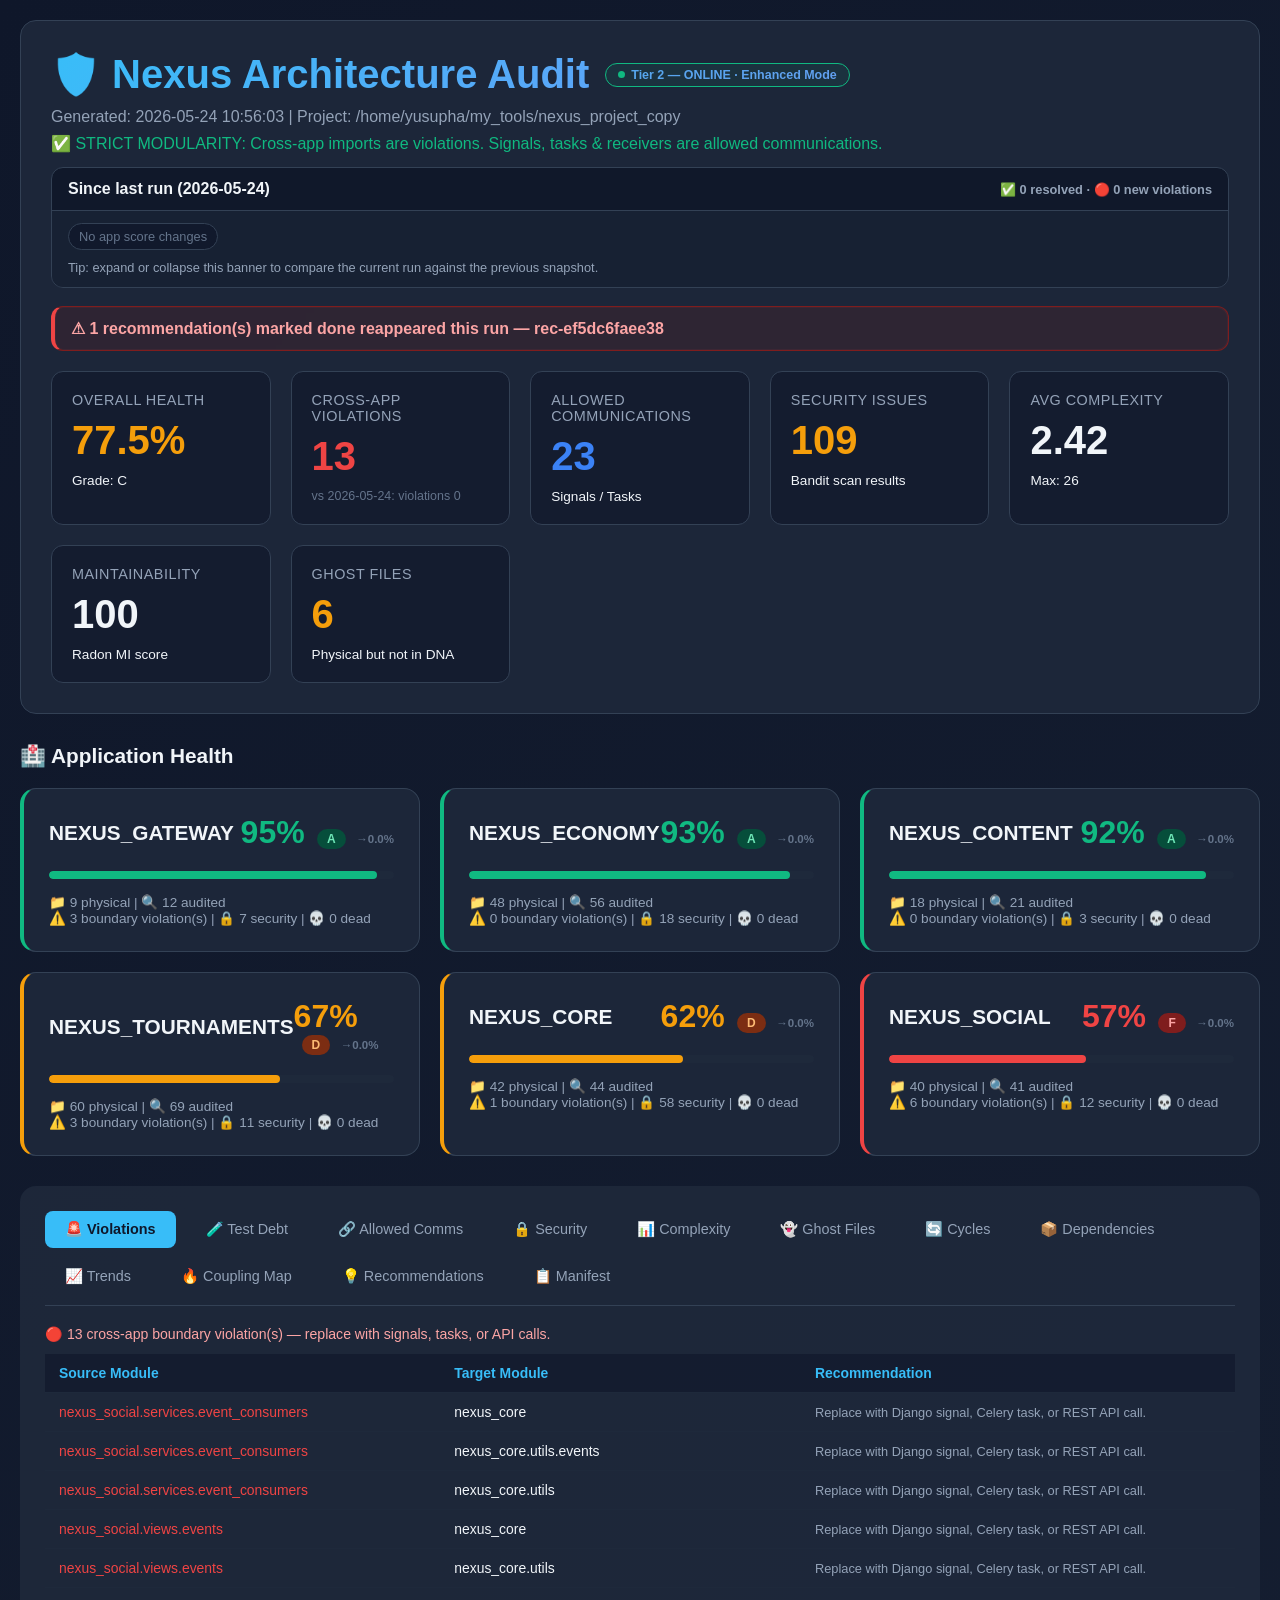
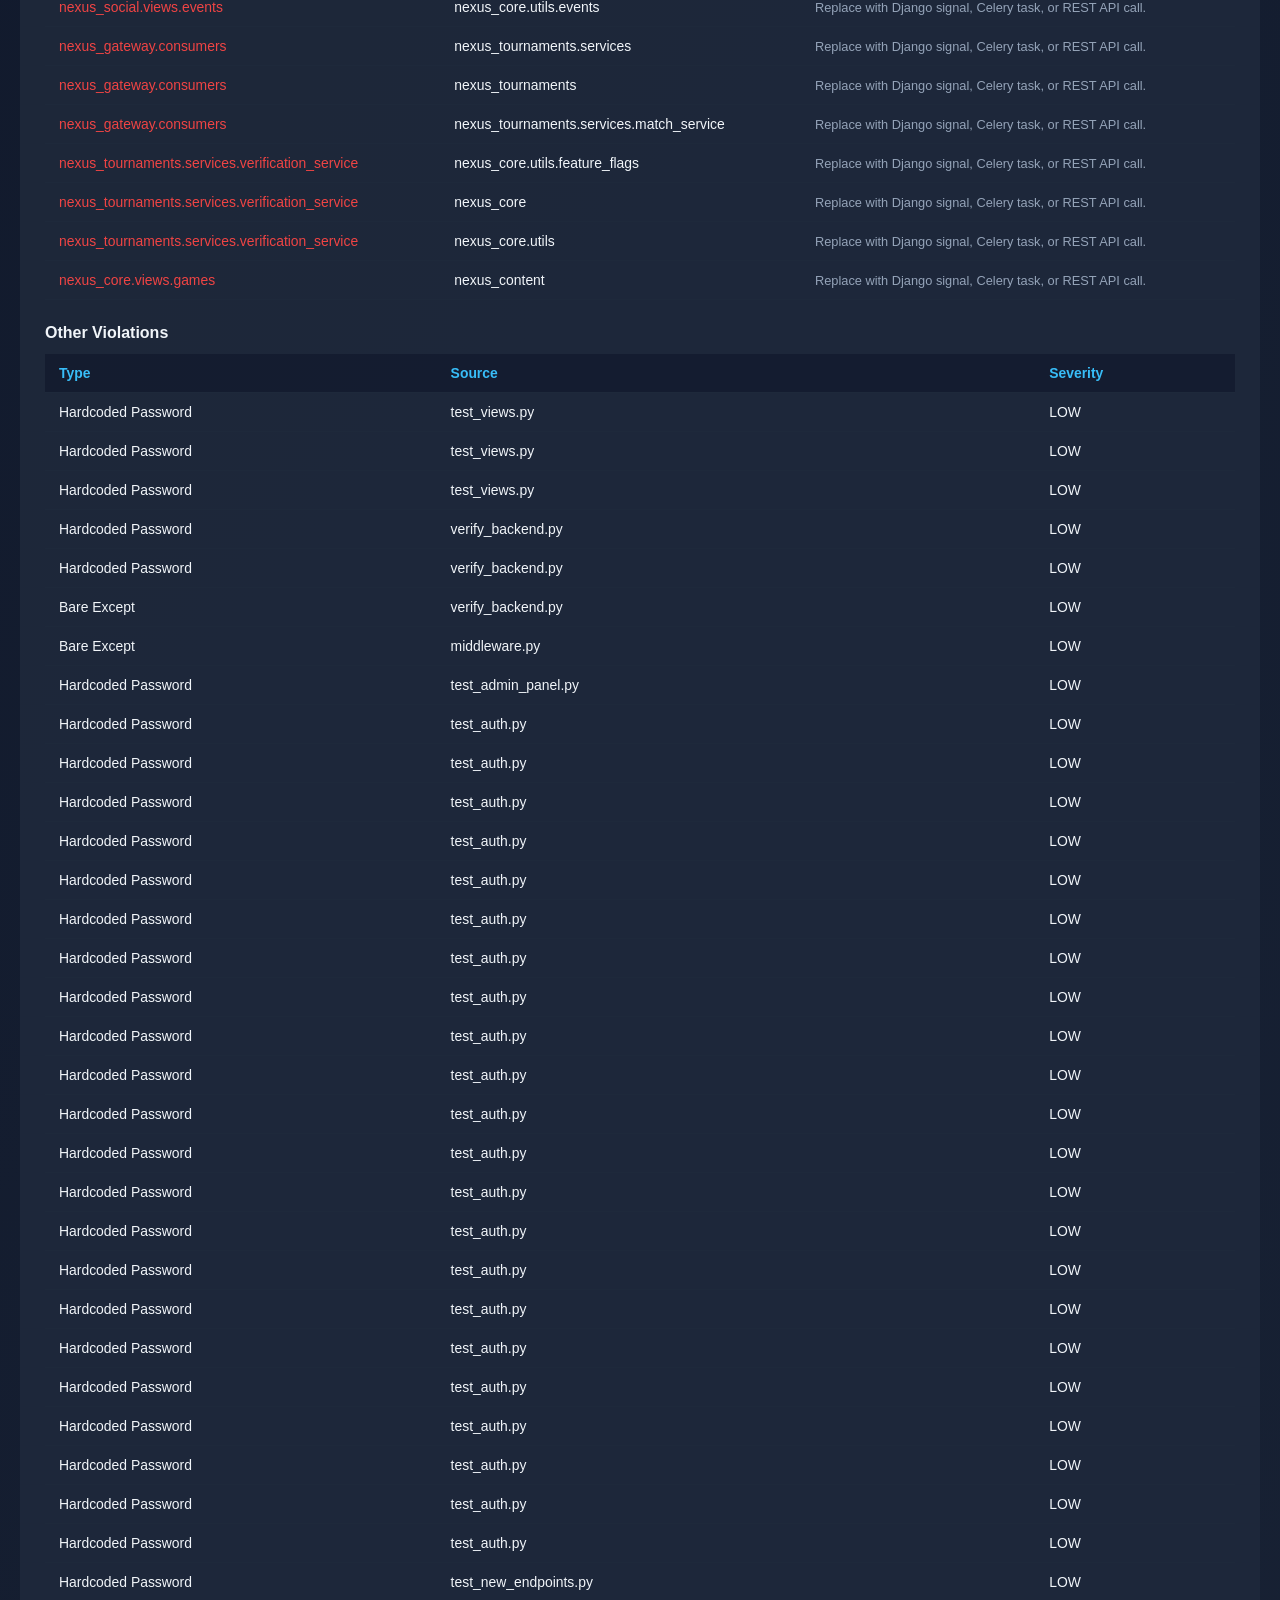
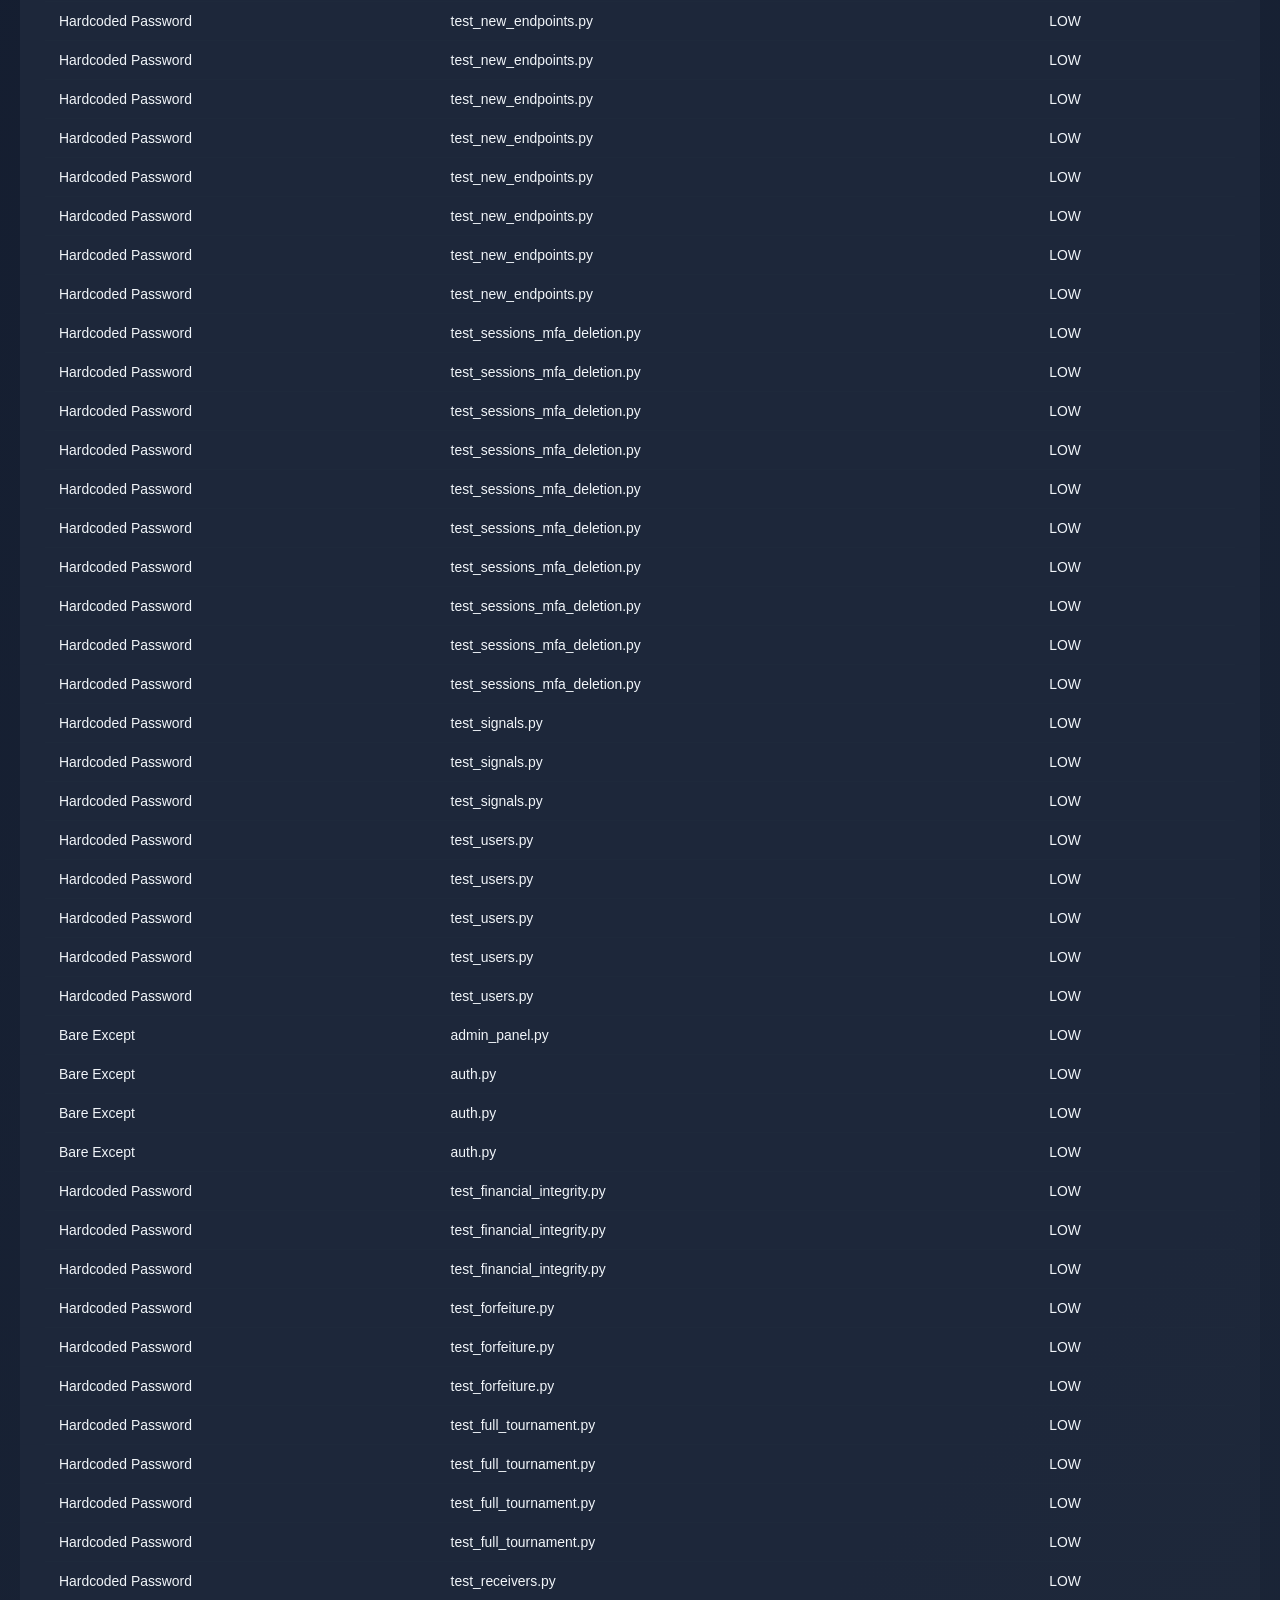
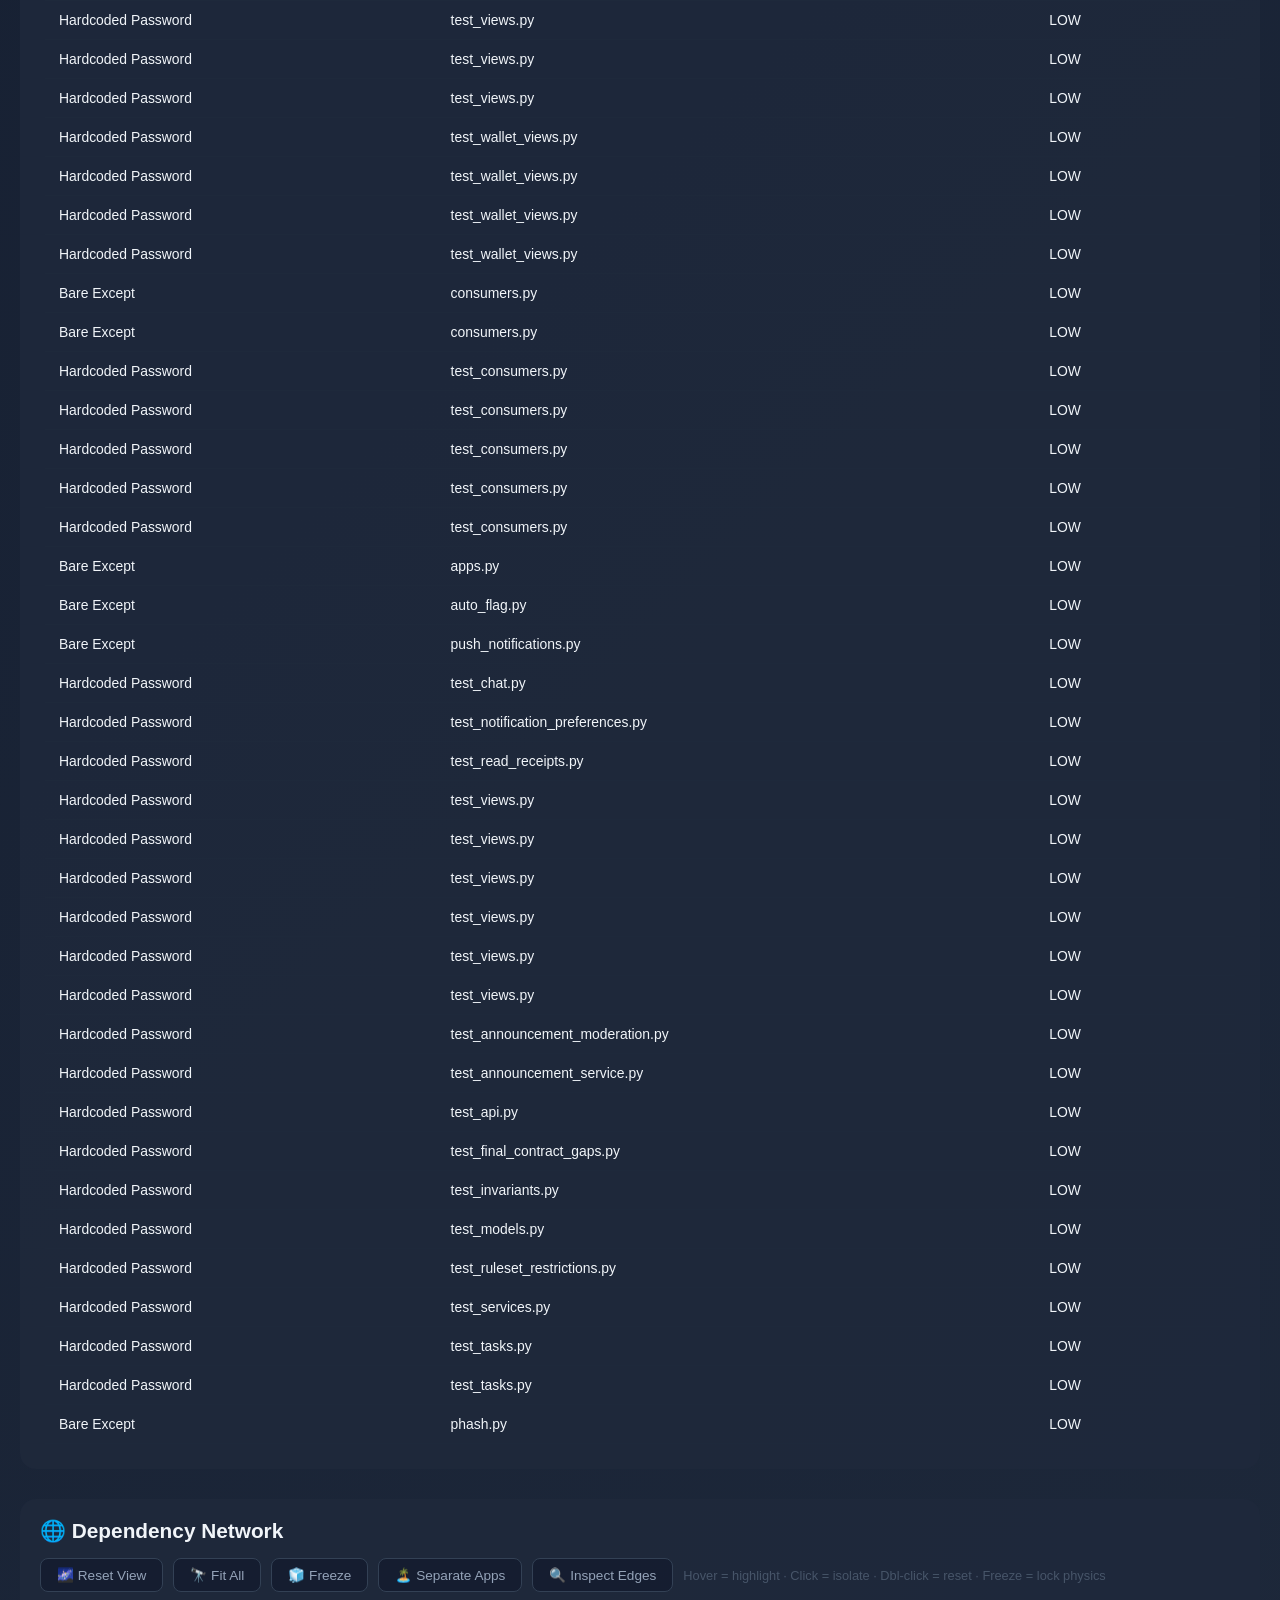
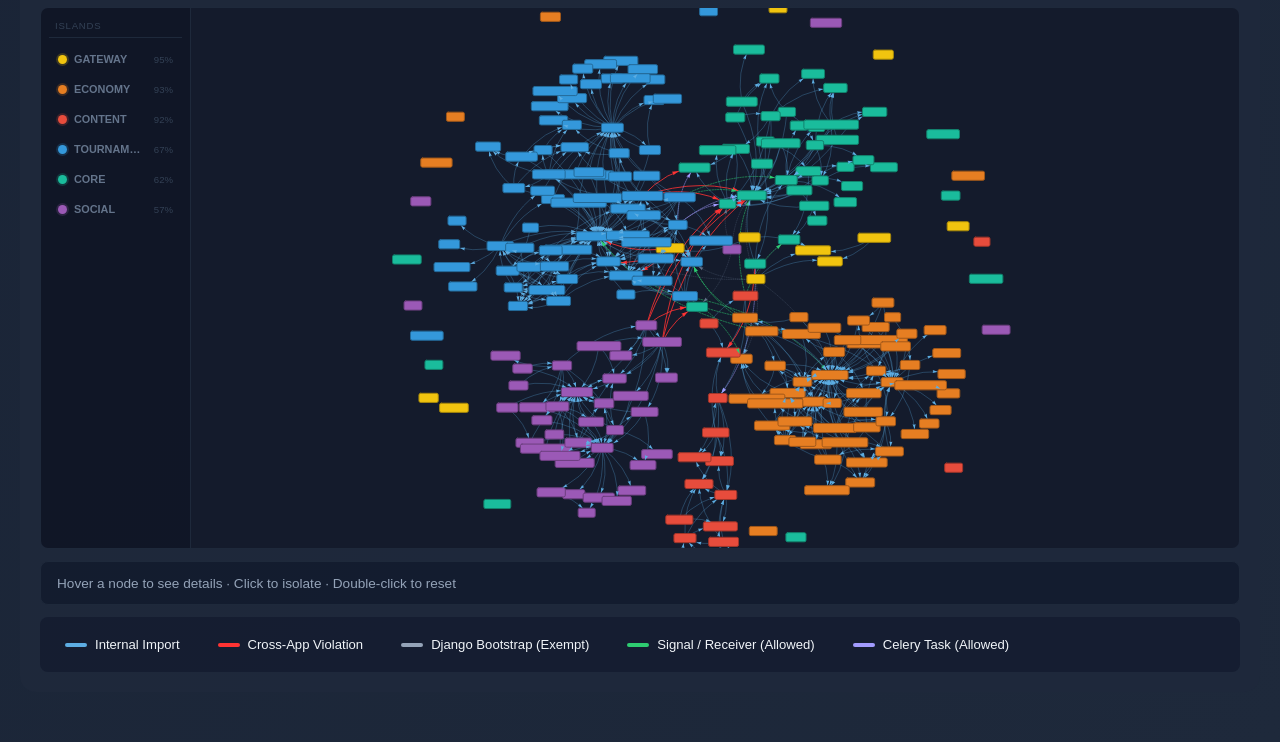
==== commit 534da42b: "feat: restore codebase sync + Phase 5 structural cleanup WHAT THIS COMMIT CONTAINS: ================" ====
--- a/visuals/NEXUS_AUDIT_DASHBOARD.html
+++ b/visuals/NEXUS_AUDIT_DASHBOARD.html
@@ -3,7 +3,7 @@
 <head>
     <meta charset="UTF-8">
     <meta name="viewport" content="width=device-width, initial-scale=1.0">
-    <title>Nexus Audit Dashboard — 2026-05-24 08:17:27</title>
+    <title>Nexus Audit Dashboard — 2026-05-24 10:56:03</title>
     <script type="text/javascript">/**
  * vis-network
  * https://visjs.github.io/vis-network/
@@ -449,14 +449,14 @@
             </span>
         </h1>
         <p style="color:#94a3b8;margin-bottom:8px;">
-            Generated: 2026-05-24 08:17:27 | Project: /home/yusupha/my_tools/nexus_project_copy
+            Generated: 2026-05-24 10:56:03 | Project: /home/yusupha/my_tools/nexus_project_copy
             <span id="server-mode-badge" style="display:none;font-size:.78rem;background:rgba(110,231,183,.12);border:1px solid #6ee7b7;border-radius:6px;padding:2px 10px;margin-left:12px;vertical-align:middle;"></span>
         </p>
         <p style="color:#10b981;margin-bottom:8px;">
             ✅ STRICT MODULARITY: Cross-app imports are violations.
             Signals, tasks &amp; receivers are allowed communications.
         <div id="change-summary-container"></div>
-        
+        <div class="fix-queue-banner" style="margin:14px 0 18px;padding:12px 16px;border:1px solid #7f1d1d;border-left:4px solid #ef4444;border-radius:12px;background:rgba(127,29,29,.18);color:#fca5a5;font-weight:600;">⚠ 1 recommendation(s) marked done reappeared this run — rec-ef5dc6faee38</div>
         </p>
         <div class="metrics-grid" id="metrics-grid"></div>
     </div>
@@ -557,21 +557,21 @@
 
 <script>
 /* ── All audit data embedded (file is fully standalone) ─────────────────── */
-const apps             = {"nexus_core": {"score": 63.66666666666667, "violations": 1, "security_issues": 58, "modules": ["nexus_core", "nexus_core.utils", "nexus_core.utils.events", "nexus_core.signals", "nexus_core.utils.feature_flags", "nexus_core.admin", "nexus_core.apps", "nexus_core.generate_tree", "nexus_core.middleware", "nexus_core.models", "nexus_core.models.auth", "nexus_core.models.game", "nexus_core.models.hub", "nexus_core.models.outbox", "nexus_core.models.session", "nexus_core.models.user", "nexus_core.receivers", "nexus_core.services", "nexus_core.services.deletion", "nexus_core.services.mfa", "nexus_core.services.sessions", "nexus_core.tasks", "nexus_core.tests", "nexus_core.tests.test_admin_panel", "nexus_core.tests.test_auth", "nexus_core.tests.test_new_endpoints", "nexus_core.tests.test_sessions_mfa_deletion", "nexus_core.tests.test_signals", "nexus_core.tests.test_users", "nexus_core.urls", "nexus_core.urls.admin_panel", "nexus_core.urls.auth", "nexus_core.urls.games", "nexus_core.urls.users", "nexus_core.utils.decorators", "nexus_core.utils.encryption", "nexus_core.utils.logging_config", "nexus_core.utils.tier_permissions", "nexus_core.utils.tokens", "nexus_core.views", "nexus_core.views.admin_panel", "nexus_core.views.auth", "nexus_core.views.games", "nexus_core.views.users"], "physical_files": 41, "boundary_violations": 1}, "nexus_social": {"score": 57.0, "violations": 1, "security_issues": 12, "modules": ["nexus_social", "nexus_social.admin", "nexus_social.apps", "nexus_social.consumers", "nexus_social.logging", "nexus_social.management", "nexus_social.management.commands", "nexus_social.management.commands.cleanup_announcements", "nexus_social.management.commands.replay_social_events", "nexus_social.metrics", "nexus_social.models", "nexus_social.models.chat", "nexus_social.models.cursors", "nexus_social.models.infrastructure", "nexus_social.models.moderation", "nexus_social.models.preferences", "nexus_social.models.projections", "nexus_social.models.sequence", "nexus_social.routing", "nexus_social.serializers", "nexus_social.serializers.social", "nexus_social.services", "nexus_social.services.auto_flag", "nexus_social.services.banner_service", "nexus_social.services.content_filter", "nexus_social.services.event_consumers", "nexus_social.services.push_notifications", "nexus_social.services.sequencer", "nexus_social.services.websocket_emitter", "nexus_social.tasks", "nexus_social.tests", "nexus_social.urls", "nexus_social.urls.social", "nexus_social.urls.users", "nexus_social.views", "nexus_social.views.announcements", "nexus_social.views.chat", "nexus_social.views.events", "nexus_social.views.health", "nexus_social.views.preferences", "nexus_social.views.receipts"], "physical_files": 40, "boundary_violations": 6}, "nexus_economy": {"score": 92.9090909090909, "violations": 0, "security_issues": 18, "modules": ["nexus_economy", "nexus_economy.signals", "nexus_economy.admin", "nexus_economy.apps", "nexus_economy.generate_tree", "nexus_economy.integrations", "nexus_economy.integrations.modempay", "nexus_economy.management", "nexus_economy.management.commands", "nexus_economy.management.commands.create_test_wallet", "nexus_economy.management.commands.dispatch_outbox_events", "nexus_economy.models", "nexus_economy.models.deposit", "nexus_economy.models.failed_task", "nexus_economy.models.outbox", "nexus_economy.models.settings", "nexus_economy.models.transaction", "nexus_economy.models.wallet", "nexus_economy.models.withdrawal", "nexus_economy.receivers", "nexus_economy.services", "nexus_economy.services.deposit_service", "nexus_economy.services.escrow_service", "nexus_economy.services.forfeiture_service", "nexus_economy.services.handshake_recheck_service", "nexus_economy.services.payout_service", "nexus_economy.services.platform_revenue_service", "nexus_economy.services.reconciliation_service", "nexus_economy.services.refund_service", "nexus_economy.services.tournament_escrow_service", "nexus_economy.services.withdrawal_service", "nexus_economy.tasks", "nexus_economy.tasks.base", "nexus_economy.tasks.escrow", "nexus_economy.tasks.payout", "nexus_economy.tasks.reconciliation", "nexus_economy.tasks.refund", "nexus_economy.tasks.settlement", "nexus_economy.tests", "nexus_economy.tests.test_financial_integrity", "nexus_economy.tests.test_forfeiture", "nexus_economy.tests.test_full_tournament", "nexus_economy.tests.test_models", "nexus_economy.tests.test_receivers", "nexus_economy.tests.test_tasks", "nexus_economy.tests.test_views", "nexus_economy.tests.test_wallet_views", "nexus_economy.urls", "nexus_economy.urls.finance", "nexus_economy.urls.wallet", "nexus_economy.urls.webhooks", "nexus_economy.views", "nexus_economy.views.admin", "nexus_economy.views.finance", "nexus_economy.views.wallet", "nexus_economy.views.webhooks"], "physical_files": 48, "boundary_violations": 0}, "nexus_gaming": {"score": 94.0, "violations": 0, "security_issues": 2, "modules": ["nexus_gaming", "nexus_gaming.asgi", "nexus_gaming.celery", "nexus_gaming.generate_tree", "nexus_gaming.settings", "nexus_gaming.urls", "nexus_gaming.wsgi"], "physical_files": 7, "boundary_violations": 0}, "nexus_gateway": {"score": 95.0, "violations": 1, "security_issues": 7, "modules": ["nexus_gateway", "nexus_gateway.admin", "nexus_gateway.apps", "nexus_gateway.consumers", "nexus_gateway.middleware", "nexus_gateway.models", "nexus_gateway.receivers", "nexus_gateway.routing", "nexus_gateway.tests", "nexus_gateway.tests.test_consumers", "nexus_gateway.tests.test_receivers", "nexus_gateway.views"], "physical_files": 9, "boundary_violations": 3}, "nexus_tournaments": {"score": 66.66666666666666, "violations": 1, "security_issues": 11, "modules": ["nexus_tournaments", "nexus_tournaments.services", "nexus_tournaments.services.match_service", "nexus_tournaments.signals", "nexus_tournaments.admin", "nexus_tournaments.apps", "nexus_tournaments.generate_tree", "nexus_tournaments.models", "nexus_tournaments.models.announcement", "nexus_tournaments.models.dispute", "nexus_tournaments.models.health", "nexus_tournaments.models.invite", "nexus_tournaments.models.leaderboard", "nexus_tournaments.models.league", "nexus_tournaments.models.match", "nexus_tournaments.models.moderation", "nexus_tournaments.models.outbox", "nexus_tournaments.models.progression", "nexus_tournaments.models.rules", "nexus_tournaments.models.submission", "nexus_tournaments.models.verification_record", "nexus_tournaments.receivers", "nexus_tournaments.serializers", "nexus_tournaments.serializers.announcements", "nexus_tournaments.serializers.base", "nexus_tournaments.serializers.leagues", "nexus_tournaments.serializers.matches", "nexus_tournaments.serializers.moderation", "nexus_tournaments.serializers.results", "nexus_tournaments.services.announcement_service", "nexus_tournaments.services.bracket_service", "nexus_tournaments.services.diagnostic_service", "nexus_tournaments.services.leaderboard_service", "nexus_tournaments.services.league_service", "nexus_tournaments.services.participation_service", "nexus_tournaments.services.verification_service", "nexus_tournaments.tasks", "nexus_tournaments.tests", "nexus_tournaments.tests.test_announcement_moderation", "nexus_tournaments.tests.test_announcement_service", "nexus_tournaments.tests.test_api", "nexus_tournaments.tests.test_final_contract_gaps", "nexus_tournaments.tests.test_invariants", "nexus_tournaments.tests.test_models", "nexus_tournaments.tests.test_ruleset_restrictions", "nexus_tournaments.tests.test_services", "nexus_tournaments.tests.test_tasks", "nexus_tournaments.urls", "nexus_tournaments.urls.leagues", "nexus_tournaments.urls.moderation", "nexus_tournaments.views", "nexus_tournaments.views.announcements", "nexus_tournaments.views.base", "nexus_tournaments.views.leagues", "nexus_tournaments.views.matches", "nexus_tournaments.views.moderation", "nexus_tournaments.views.results"], "physical_files": 48, "boundary_violations": 3}, "nexus_content": {"score": 92.0, "violations": 0, "security_issues": 3, "modules": ["nexus_content", "nexus_content.admin", "nexus_content.apps", "nexus_content.models", "nexus_content.models.announcement", "nexus_content.models.game_icon", "nexus_content.models.patch_note", "nexus_content.models.sweep_record", "nexus_content.receivers", "nexus_content.serializers", "nexus_content.serializers.content", "nexus_content.services", "nexus_content.tasks", "nexus_content.tests", "nexus_content.tests.test_tasks", "nexus_content.tests.test_views", "nexus_content.urls", "nexus_content.urls.content", "nexus_content.views", "nexus_content.views.announcements", "nexus_content.views.patch_notes"], "physical_files": 18, "boundary_violations": 0}};
-const modules          = {"nexus_core": {"bacon": 1, "imported_by": ["nexus_gateway.apps", "nexus_core.services.mfa", "nexus_social.apps", "nexus_core.views.users", "nexus_social.services.event_consumers", "nexus_core.urls.auth", "nexus_content.receivers", "nexus_core.tests.test_signals", "nexus_core.tests.test_new_endpoints", "nexus_core.tests.test_sessions_mfa_deletion", "nexus_tournaments.services.verification_service", "nexus_core.views.auth", "__main__", "nexus_tournaments.tasks", "nexus_core.tests.test_admin_panel", "nexus_social.views.events", "nexus_core.models", "nexus_core.utils.decorators", "nexus_core.views.games", "nexus_core.urls.games", "nexus_core.receivers", "nexus_core.tests.test_auth", "nexus_core.utils", "nexus_core.apps", "nexus_core.urls.users", "nexus_core.urls.admin_panel"], "name": "nexus_core", "path": "/home/yusupha/my_tools/nexus_project_copy/nexus_core/__init__.py"}, "nexus_core.utils": {"bacon": 1, "imported_by": ["nexus_core.tests.test_auth", "nexus_tournaments.services.verification_service", "nexus_tournaments.tasks", "nexus_core.utils", "nexus_social.apps", "nexus_core.services.mfa", "nexus_social.views.events", "nexus_core.views.users", "nexus_social.services.event_consumers", "nexus_core.utils.decorators", "nexus_core.views.auth", "__main__"], "imports": ["nexus_core.utils", "nexus_core.utils.decorators", "nexus_core", "nexus_core.utils.tier_permissions", "nexus_core.utils.feature_flags"], "name": "nexus_core.utils", "path": "/home/yusupha/my_tools/nexus_project_copy/nexus_core/utils/__init__.py"}, "nexus_core.utils.events": {"bacon": 1, "imported_by": ["nexus_social.services.event_consumers", "__main__", "nexus_social.apps", "nexus_social.views.events"], "imports": ["uuid", "enum", "datetime", "json", "typing", "hashlib"], "name": "nexus_core.utils.events", "path": "/home/yusupha/my_tools/nexus_project_copy/nexus_core/utils/events.py"}, "nexus_social": {"bacon": 1, "imported_by": ["nexus_social.services.event_consumers", "nexus_social.views.health", "nexus_social.urls.users", "nexus_gaming.asgi", "nexus_social.services.banner_service", "nexus_social.services.websocket_emitter", "nexus_social.views.announcements", "nexus_social.routing", "nexus_social.services.auto_flag", "nexus_social.urls.social", "nexus_social.views", "__main__", "nexus_social.management.commands.replay_social_events", "nexus_social.consumers", "nexus_social.views.events", "nexus_social.services.sequencer", "nexus_social.views.receipts", "nexus_social.services.push_notifications", "nexus_social.serializers", "nexus_social.views.chat", "nexus_social.serializers.social", "nexus_social.models", "nexus_social.management.commands.cleanup_announcements"], "name": "nexus_social", "path": "/home/yusupha/my_tools/nexus_project_copy/nexus_social/__init__.py"}, "nexus_social.admin": {"bacon": 1, "imported_by": ["__main__"], "imports": ["django.contrib", "django.contrib.admin", "django"], "name": "nexus_social.admin", "path": "/home/yusupha/my_tools/nexus_project_copy/nexus_social/admin/__init__.py"}, "nexus_social.apps": {"bacon": 1, "imported_by": ["__main__"], "imports": ["django", "nexus_core.utils", "nexus_core.utils.events", "nexus_core", "django.apps"], "name": "nexus_social.apps", "path": "/home/yusupha/my_tools/nexus_project_copy/nexus_social/apps.py"}, "nexus_social.consumers": {"bacon": 1, "imported_by": ["nexus_social.routing", "__main__"], "imports": ["django.core.exceptions", "django", "django.core", "nexus_social", "django.apps", "json", "nexus_social.models"], "name": "nexus_social.consumers", "path": "/home/yusupha/my_tools/nexus_project_copy/nexus_social/consumers.py"}, "nexus_social.logging": {"bacon": 1, "imported_by": ["nexus_social.services.event_consumers", "__main__", "nexus_social.views.events"], "imports": ["uuid", "datetime", "json", "typing", "logging"], "name": "nexus_social.logging", "path": "/home/yusupha/my_tools/nexus_project_copy/nexus_social/logging.py"}, "nexus_social.management": {"bacon": 1, "imported_by": ["__main__"], "name": "nexus_social.management", "path": "/home/yusupha/my_tools/nexus_project_copy/nexus_social/management/__init__.py"}, "nexus_social.management.commands": {"bacon": 1, "imported_by": ["__main__"], "name": "nexus_social.management.commands", "path": "/home/yusupha/my_tools/nexus_project_copy/nexus_social/management/commands/__init__.py"}, "nexus_social.management.commands.cleanup_announcements": {"bacon": 1, "imported_by": ["__main__"], "imports": ["django.core.management.base", "django", "django.core.management", "django.core", "nexus_social", "datetime", "django.utils", "logging", "nexus_social.models", "django.utils.timezone"], "name": "nexus_social.management.commands.cleanup_announcements", "path": "/home/yusupha/my_tools/nexus_project_copy/nexus_social/management/commands/cleanup_announcements.py"}, "nexus_social.management.commands.replay_social_events": {"bacon": 1, "imported_by": ["__main__"], "imports": ["django.core.management.base", "nexus_social.services", "django", "django.core.management", "nexus_social.services.event_consumers", "django.core", "nexus_social", "django.apps", "datetime", "django.utils", "json", "logging", "django.utils.timezone"], "name": "nexus_social.management.commands.replay_social_events", "path": "/home/yusupha/my_tools/nexus_project_copy/nexus_social/management/commands/replay_social_events.py"}, "nexus_social.metrics": {"bacon": 1, "imported_by": ["nexus_social.services.event_consumers", "__main__", "nexus_social.views.events"], "imports": ["time"], "name": "nexus_social.metrics", "path": "/home/yusupha/my_tools/nexus_project_copy/nexus_social/metrics.py"}, "nexus_social.models": {"bacon": 1, "imported_by": ["nexus_social.consumers", "nexus_social.serializers.social", "nexus_social.views.events", "nexus_social.services.event_consumers", "nexus_social.management.commands.cleanup_announcements", "nexus_social.views.chat", "nexus_social.services.sequencer", "nexus_social.views.health", "nexus_social.views.receipts", "nexus_social.views.announcements", "nexus_social.services.push_notifications", "nexus_social.services.auto_flag", "nexus_social.services.banner_service", "__main__", "nexus_social.services.websocket_emitter", "nexus_social.models"], "imports": ["nexus_social.models.preferences", "nexus_social.models.chat", "nexus_social.models.infrastructure", "nexus_social", "nexus_social.models.sequence", "nexus_social.models.cursors", "nexus_social.models.projections", "nexus_social.models", "nexus_social.models.moderation"], "name": "nexus_social.models", "path": "/home/yusupha/my_tools/nexus_project_copy/nexus_social/models/__init__.py"}, "nexus_social.models.chat": {"bacon": 1, "imported_by": ["__main__", "nexus_social.models", "nexus_social.models.moderation"], "imports": ["django.conf", "django.db", "django", "uuid", "django.db.models"], "name": "nexus_social.models.chat", "path": "/home/yusupha/my_tools/nexus_project_copy/nexus_social/models/chat.py"}, "nexus_social.models.cursors": {"bacon": 1, "imported_by": ["__main__", "nexus_social.models"], "imports": ["django.conf", "django.db", "django", "django.db.models"], "name": "nexus_social.models.cursors", "path": "/home/yusupha/my_tools/nexus_project_copy/nexus_social/models/cursors.py"}, "nexus_social.models.infrastructure": {"bacon": 1, "imported_by": ["__main__", "nexus_social.models"], "imports": ["django.db.models", "uuid", "django.db", "django"], "name": "nexus_social.models.infrastructure", "path": "/home/yusupha/my_tools/nexus_project_copy/nexus_social/models/infrastructure.py"}, "nexus_social.models.moderation": {"bacon": 1, "imported_by": ["__main__", "nexus_social.models"], "imports": ["django.conf", "django.db", "django", "nexus_social.models.chat", "django.db.models"], "name": "nexus_social.models.moderation", "path": "/home/yusupha/my_tools/nexus_project_copy/nexus_social/models/moderation.py"}, "nexus_social.models.preferences": {"bacon": 1, "imported_by": ["__main__", "nexus_social.models"], "imports": ["django.conf", "django.db", "django", "django.db.models"], "name": "nexus_social.models.preferences", "path": "/home/yusupha/my_tools/nexus_project_copy/nexus_social/models/preferences.py"}, "nexus_social.models.projections": {"bacon": 1, "imported_by": ["__main__", "nexus_social.models"], "imports": ["django.db.models", "django.db", "django"], "name": "nexus_social.models.projections", "path": "/home/yusupha/my_tools/nexus_project_copy/nexus_social/models/projections.py"}, "nexus_social.models.sequence": {"bacon": 1, "imported_by": ["__main__", "nexus_social.services.sequencer", "nexus_social.models"], "imports": ["django.db.models", "django.db", "django"], "name": "nexus_social.models.sequence", "path": "/home/yusupha/my_tools/nexus_project_copy/nexus_social/models/sequence.py"}, "nexus_social.routing": {"bacon": 1, "imported_by": ["nexus_gaming.asgi", "__main__"], "imports": ["django.urls", "django", "nexus_social.consumers", "nexus_social"], "name": "nexus_social.routing", "path": "/home/yusupha/my_tools/nexus_project_copy/nexus_social/routing.py"}, "nexus_social.serializers": {"bacon": 1, "imported_by": ["nexus_social.views.chat", "__main__", "nexus_social.serializers", "nexus_social.views.receipts"], "imports": ["nexus_social.serializers.social", "nexus_social", "nexus_social.serializers"], "name": "nexus_social.serializers", "path": "/home/yusupha/my_tools/nexus_project_copy/nexus_social/serializers/__init__.py"}, "nexus_social.serializers.social": {"bacon": 1, "imported_by": ["nexus_social.views.chat", "__main__", "nexus_social.serializers", "nexus_social.views.receipts"], "imports": ["nexus_social", "nexus_social.models"], "name": "nexus_social.serializers.social", "path": "/home/yusupha/my_tools/nexus_project_copy/nexus_social/serializers/social.py"}, "nexus_social.services": {"bacon": 1, "imported_by": ["nexus_social.management.commands.replay_social_events", "nexus_social.views.events", "nexus_social.services.event_consumers", "nexus_social.views.receipts", "nexus_social.services.auto_flag", "__main__", "nexus_social.views.chat"], "name": "nexus_social.services", "path": "/home/yusupha/my_tools/nexus_project_copy/nexus_social/services/__init__.py"}, "nexus_social.services.auto_flag": {"bacon": 1, "imported_by": ["__main__", "nexus_social.views.receipts"], "imports": ["django.contrib.auth", "nexus_social.services", "django.db", "django", "django.db.models", "nexus_social", "datetime", "django.utils", "django.contrib", "logging", "nexus_social.services.websocket_emitter", "nexus_social.models", "django.utils.timezone"], "name": "nexus_social.services.auto_flag", "path": "/home/yusupha/my_tools/nexus_project_copy/nexus_social/services/auto_flag.py"}, "nexus_social.services.banner_service": {"bacon": 1, "imported_by": ["nexus_social.services.event_consumers", "__main__"], "imports": ["django.db", "django", "django.db.transaction", "nexus_social", "django.utils", "logging", "nexus_social.models", "django.utils.timezone"], "name": "nexus_social.services.banner_service", "path": "/home/yusupha/my_tools/nexus_project_copy/nexus_social/services/banner_service.py"}, "nexus_social.services.content_filter": {"bacon": 1, "imported_by": ["__main__", "nexus_social.views.chat"], "imports": ["re", "logging", "typing"], "name": "nexus_social.services.content_filter", "path": "/home/yusupha/my_tools/nexus_project_copy/nexus_social/services/content_filter.py"}, "nexus_social.services.event_consumers": {"bacon": 1, "imported_by": ["nexus_social.management.commands.replay_social_events", "__main__", "nexus_social.views.events"], "imports": ["nexus_social.services", "django.db", "django", "nexus_core.utils", "nexus_core.utils.events", "django.db.transaction", "nexus_social", "nexus_core", "nexus_social.services.sequencer", "nexus_social.metrics", "django.utils", "nexus_social.logging", "time", "nexus_social.services.banner_service", "logging", "nexus_social.models", "django.utils.timezone"], "name": "nexus_social.services.event_consumers", "path": "/home/yusupha/my_tools/nexus_project_copy/nexus_social/services/event_consumers.py"}, "nexus_social.services.push_notifications": {"bacon": 1, "imported_by": ["__main__", "nexus_social.views.chat"], "imports": ["django.conf", "django.contrib.auth", "django", "nexus_social", "nexus_social.models", "django.apps", "json", "typing", "django.contrib", "logging", "hashlib"], "name": "nexus_social.services.push_notifications", "path": "/home/yusupha/my_tools/nexus_project_copy/nexus_social/services/push_notifications.py"}, "nexus_social.services.sequencer": {"bacon": 1, "imported_by": ["nexus_social.services.event_consumers", "__main__", "nexus_social.views.chat"], "imports": ["django.db", "django", "uuid", "django.db.transaction", "django.core", "nexus_social", "nexus_social.models.sequence", "django.core.cache", "nexus_social.models"], "name": "nexus_social.services.sequencer", "path": "/home/yusupha/my_tools/nexus_project_copy/nexus_social/services/sequencer.py"}, "nexus_social.services.websocket_emitter": {"bacon": 1, "imported_by": ["nexus_social.services.auto_flag", "__main__", "nexus_social.views.chat", "nexus_social.views.receipts"], "imports": ["asgiref.sync", "nexus_social", "asgiref", "json", "logging", "nexus_social.models"], "name": "nexus_social.services.websocket_emitter", "path": "/home/yusupha/my_tools/nexus_project_copy/nexus_social/services/websocket_emitter.py"}, "nexus_social.tasks": {"bacon": 1, "imported_by": ["__main__"], "name": "nexus_social.tasks", "path": "/home/yusupha/my_tools/nexus_project_copy/nexus_social/tasks.py"}, "nexus_social.tests": {"bacon": 1, "imported_by": ["__main__"], "name": "nexus_social.tests", "path": "/home/yusupha/my_tools/nexus_project_copy/nexus_social/tests/__init__.py"}, "nexus_social.urls": {"bacon": 1, "imported_by": ["__main__"], "name": "nexus_social.urls", "path": "/home/yusupha/my_tools/nexus_project_copy/nexus_social/urls/__init__.py"}, "nexus_social.urls.social": {"bacon": 1, "imported_by": ["__main__"], "imports": ["django.urls", "django", "nexus_social", "nexus_social.views"], "name": "nexus_social.urls.social", "path": "/home/yusupha/my_tools/nexus_project_copy/nexus_social/urls/social.py"}, "nexus_social.urls.users": {"bacon": 1, "imported_by": ["__main__"], "imports": ["django.urls", "django", "nexus_social", "nexus_social.views"], "name": "nexus_social.urls.users", "path": "/home/yusupha/my_tools/nexus_project_copy/nexus_social/urls/users.py"}, "nexus_social.views": {"bacon": 1, "imported_by": ["nexus_social.urls.users", "__main__", "nexus_social.urls.social", "nexus_social.views"], "imports": ["nexus_social.views.preferences", "nexus_social.views.events", "nexus_social", "nexus_social.views.health", "nexus_social.views.receipts", "nexus_social.views.announcements", "nexus_social.views", "nexus_social.views.chat"], "name": "nexus_social.views", "path": "/home/yusupha/my_tools/nexus_project_copy/nexus_social/views/__init__.py"}, "nexus_social.views.announcements": {"bacon": 1, "imported_by": ["__main__", "nexus_social.views"], "imports": ["django.db", "django", "django.db.models", "nexus_social", "django.utils", "nexus_social.models", "django.utils.timezone"], "name": "nexus_social.views.announcements", "path": "/home/yusupha/my_tools/nexus_project_copy/nexus_social/views/announcements.py"}, "nexus_social.views.chat": {"bacon": 1, "imported_by": ["__main__", "nexus_social.views"], "imports": ["nexus_social.services", "django.db", "django", "nexus_social.serializers.social", "django.shortcuts", "django.db.transaction", "nexus_social", "nexus_social.services.sequencer", "django.apps", "nexus_social.services.content_filter", "nexus_social.services.push_notifications", "django.utils", "nexus_social.serializers", "logging", "nexus_social.services.websocket_emitter", "nexus_social.models", "django.utils.timezone"], "name": "nexus_social.views.chat", "path": "/home/yusupha/my_tools/nexus_project_copy/nexus_social/views/chat.py"}, "nexus_social.views.events": {"bacon": 1, "imported_by": ["__main__", "nexus_social.views"], "imports": ["nexus_social.services", "django.db", "nexus_social.services.event_consumers", "django.views.decorators", "django.views.decorators.csrf", "nexus_social.metrics", "nexus_core.utils.events", "nexus_social", "django.views", "logging", "django", "django.http", "django.views.decorators.http", "django.db.transaction", "nexus_core", "django.utils", "time", "django.utils.timezone", "nexus_core.utils", "nexus_social.logging", "json", "nexus_social.models"], "name": "nexus_social.views.events", "path": "/home/yusupha/my_tools/nexus_project_copy/nexus_social/views/events.py"}, "nexus_social.views.health": {"bacon": 1, "imported_by": ["__main__", "nexus_social.views"], "imports": ["django.db", "django", "django.db.models", "nexus_social", "django.utils", "logging", "nexus_social.models", "django.utils.timezone"], "name": "nexus_social.views.health", "path": "/home/yusupha/my_tools/nexus_project_copy/nexus_social/views/health.py"}, "nexus_social.views.preferences": {"bacon": 1, "imported_by": ["__main__", "nexus_social.views"], "imports": ["django", "logging", "django.apps"], "name": "nexus_social.views.preferences", "path": "/home/yusupha/my_tools/nexus_project_copy/nexus_social/views/preferences.py"}, "nexus_social.views.receipts": {"bacon": 1, "imported_by": ["__main__", "nexus_social.views"], "imports": ["django.contrib.auth", "nexus_social.services", "django.db", "django", "nexus_social.serializers.social", "django.shortcuts", "django.db.transaction", "nexus_social", "django.apps", "django.utils", "nexus_social.services.auto_flag", "nexus_social.serializers", "django.contrib", "logging", "nexus_social.services.websocket_emitter", "nexus_social.models", "django.utils.timezone"], "name": "nexus_social.views.receipts", "path": "/home/yusupha/my_tools/nexus_project_copy/nexus_social/views/receipts.py"}, "nexus_core.signals": {"bacon": 1, "imported_by": ["nexus_gateway.apps", "nexus_content.receivers", "nexus_core.tests.test_signals", "__main__", "nexus_core.receivers"], "imports": ["django", "django.dispatch"], "name": "nexus_core.signals", "path": "/home/yusupha/my_tools/nexus_project_copy/nexus_core/signals.py"}, "nexus_economy": {"bacon": 1, "imported_by": ["nexus_gateway.apps", "nexus_economy.urls.webhooks", "nexus_economy.views.webhooks", "nexus_economy.management.commands.dispatch_outbox_events", "nexus_economy.tests.test_financial_integrity", "nexus_economy.tasks.refund", "nexus_economy.tests.test_wallet_views", "nexus_economy.tasks", "nexus_economy.apps", "nexus_economy.models", "nexus_economy.views.admin", "nexus_economy.integrations.modempay", "nexus_economy.receivers", "nexus_economy.services.forfeiture_service", "nexus_economy.tests.test_tasks", "nexus_economy.views.wallet", "nexus_economy.services.escrow_service", "nexus_economy.tests.test_forfeiture", "nexus_economy.views.finance", "nexus_economy.urls", "__main__", "nexus_economy.tasks.reconciliation", "nexus_economy.tests.test_full_tournament", "nexus_tournaments.receivers", "nexus_economy.tasks.escrow", "nexus_economy.services.withdrawal_service", "nexus_economy.services.tournament_escrow_service", "nexus_economy.tasks.settlement", "nexus_economy.services.deposit_service", "nexus_economy.tasks.base", "nexus_economy.tasks.payout", "nexus_economy.tests.test_views", "nexus_economy.services.payout_service", "nexus_economy.views", "nexus_economy.services.refund_service", "nexus_economy.services.handshake_recheck_service", "nexus_economy.tests.test_receivers", "nexus_economy.tests.test_models", "nexus_economy.management.commands.create_test_wallet", "nexus_economy.integrations", "nexus_economy.urls.finance", "nexus_economy.urls.wallet"], "name": "nexus_economy", "path": "/home/yusupha/my_tools/nexus_project_copy/nexus_economy/__init__.py"}, "nexus_economy.signals": {"bacon": 1, "imported_by": ["nexus_gateway.apps", "nexus_economy.receivers", "nexus_economy.services.escrow_service", "nexus_tournaments.receivers", "nexus_economy.services.handshake_recheck_service", "nexus_economy.services.tournament_escrow_service", "nexus_economy.services.deposit_service", "__main__"], "imports": ["django", "django.dispatch"], "name": "nexus_economy.signals", "path": "/home/yusupha/my_tools/nexus_project_copy/nexus_economy/signals.py"}, "nexus_gaming": {"bacon": 1, "imported_by": ["__main__", "nexus_gateway.tests.test_consumers"], "name": "nexus_gaming", "path": "/home/yusupha/my_tools/nexus_project_copy/nexus_gaming/__init__.py", "imports": ["nexus_gaming.celery"]}, "nexus_gaming.asgi": {"bacon": 1, "imported_by": ["__main__", "nexus_gateway.tests.test_consumers"], "imports": ["django.core.asgi", "django", "django.core", "nexus_gateway", "nexus_social", "os", "nexus_social.routing", "nexus_gateway.routing", "nexus_gateway.middleware"], "name": "nexus_gaming.asgi", "path": "/home/yusupha/my_tools/nexus_project_copy/nexus_gaming/asgi.py"}, "nexus_gateway": {"bacon": 1, "imported_by": ["nexus_gateway.apps", "nexus_gateway.tests.test_receivers", "nexus_gaming.asgi", "nexus_gateway.routing", "__main__"], "name": "nexus_gateway", "path": "/home/yusupha/my_tools/nexus_project_copy/nexus_gateway/__init__.py"}, "nexus_gateway.admin": {"bacon": 1, "imported_by": ["__main__"], "imports": ["django.contrib", "django.contrib.admin", "django"], "name": "nexus_gateway.admin", "path": "/home/yusupha/my_tools/nexus_project_copy/nexus_gateway/admin.py"}, "nexus_gateway.apps": {"bacon": 1, "imported_by": ["__main__"], "imports": ["django", "nexus_core.signals", "nexus_tournaments.signals", "nexus_gateway.receivers", "nexus_gateway", "nexus_core", "nexus_economy", "django.apps", "nexus_economy.signals", "nexus_tournaments"], "name": "nexus_gateway.apps", "path": "/home/yusupha/my_tools/nexus_project_copy/nexus_gateway/apps.py"}, "nexus_gateway.consumers": {"bacon": 1, "imported_by": ["__main__", "nexus_gateway.routing"], "imports": ["nexus_tournaments.services.match_service", "nexus_tournaments", "django", "asyncio", "nexus_tournaments.services", "django.core", "django.core.cache", "django.apps", "django.utils", "json", "logging", "django.utils.timezone"], "name": "nexus_gateway.consumers", "path": "/home/yusupha/my_tools/nexus_project_copy/nexus_gateway/consumers.py"}, "nexus_gateway.middleware": {"bacon": 1, "imported_by": ["nexus_gaming.asgi", "__main__"], "imports": ["django.contrib", "django.contrib.auth", "django", "django.contrib.auth.models"], "name": "nexus_gateway.middleware", "path": "/home/yusupha/my_tools/nexus_project_copy/nexus_gateway/middleware.py"}, "nexus_gateway.models": {"bacon": 1, "imported_by": ["__main__"], "name": "nexus_gateway.models", "path": "/home/yusupha/my_tools/nexus_project_copy/nexus_gateway/models/__init__.py"}, "nexus_gateway.receivers": {"bacon": 1, "imported_by": ["nexus_gateway.apps", "__main__", "nexus_gateway.tests.test_receivers"], "imports": ["django", "asgiref.sync", "decimal", "asgiref", "django.utils", "logging", "django.utils.timezone"], "name": "nexus_gateway.receivers", "path": "/home/yusupha/my_tools/nexus_project_copy/nexus_gateway/receivers.py"}, "nexus_gateway.routing": {"bacon": 1, "imported_by": ["nexus_gaming.asgi", "__main__"], "imports": ["django.urls", "django", "nexus_gateway", "nexus_gateway.consumers"], "name": "nexus_gateway.routing", "path": "/home/yusupha/my_tools/nexus_project_copy/nexus_gateway/routing.py"}, "nexus_gateway.tests": {"bacon": 1, "imported_by": ["__main__"], "name": "nexus_gateway.tests", "path": "/home/yusupha/my_tools/nexus_project_copy/nexus_gateway/tests/__init__.py"}, "nexus_gateway.tests.test_consumers": {"bacon": 1, "imported_by": ["__main__"], "imports": ["django.contrib.auth", "django", "asgiref.sync", "asyncio", "uuid", "django.core", "nexus_gaming", "unittest", "django.core.cache", "asgiref", "unittest.mock", "nexus_gaming.asgi", "json", "django.contrib", "django.test"], "name": "nexus_gateway.tests.test_consumers", "path": "/home/yusupha/my_tools/nexus_project_copy/nexus_gateway/tests/test_consumers.py"}, "nexus_gateway.tests.test_receivers": {"bacon": 1, "imported_by": ["__main__"], "imports": ["django", "uuid", "nexus_gateway.receivers", "nexus_gateway", "decimal", "unittest", "unittest.mock", "django.test"], "name": "nexus_gateway.tests.test_receivers", "path": "/home/yusupha/my_tools/nexus_project_copy/nexus_gateway/tests/test_receivers.py"}, "nexus_gateway.views": {"bacon": 1, "imported_by": ["__main__"], "name": "nexus_gateway.views", "path": "/home/yusupha/my_tools/nexus_project_copy/nexus_gateway/views/__init__.py"}, "nexus_tournaments": {"bacon": 1, "imported_by": ["nexus_tournaments.services.match_service", "nexus_gateway.apps", "nexus_tournaments.services.league_service", "nexus_tournaments.tests.test_final_contract_gaps", "nexus_tournaments.views.matches", "nexus_tournaments.tests.test_announcement_service", "nexus_tournaments.tests.test_services", "nexus_tournaments.views", "nexus_tournaments.apps", "nexus_tournaments.services.verification_service", "nexus_tournaments.serializers", "nexus_economy.receivers", "nexus_tournaments.views.moderation", "nexus_gateway.consumers", "nexus_tournaments.services.participation_service", "nexus_tournaments.tests.test_ruleset_restrictions", "nexus_tournaments.tests.test_api", "nexus_economy.tests.test_forfeiture", "nexus_tournaments.views.results", "nexus_tournaments.views.base", "__main__", "nexus_tournaments.admin", "nexus_tournaments.serializers.leagues", "nexus_tournaments.tasks", "nexus_tournaments.urls.moderation", "nexus_tournaments.views.leagues", "nexus_tournaments.services.diagnostic_service", "nexus_tournaments.urls", "nexus_tournaments.receivers", "nexus_tournaments.models.league", "nexus_tournaments.tests.test_models", "nexus_tournaments.tests.test_invariants", "nexus_tournaments.urls.leagues", "nexus_tournaments.models", "nexus_tournaments.services.bracket_service", "nexus_tournaments.views.announcements", "nexus_tournaments.tests.test_announcement_moderation", "nexus_tournaments.serializers.matches", "nexus_tournaments.tests.test_tasks"], "name": "nexus_tournaments", "path": "/home/yusupha/my_tools/nexus_project_copy/nexus_tournaments/__init__.py"}, "nexus_tournaments.services": {"bacon": 1, "imported_by": ["nexus_tournaments.tasks", "nexus_tournaments.views.leagues", "nexus_tournaments.services.diagnostic_service", "nexus_tournaments.views.moderation", "nexus_tournaments.services.bracket_service", "nexus_tournaments.receivers", "nexus_tournaments.views.announcements", "nexus_gateway.consumers", "nexus_tournaments.services.participation_service", "nexus_tournaments.tests.test_final_contract_gaps", "nexus_tournaments.views.matches", "nexus_tournaments.tests.test_ruleset_restrictions", "nexus_tournaments.tests.test_announcement_service", "nexus_tournaments.views.results", "__main__", "nexus_tournaments.tests.test_invariants", "nexus_tournaments.tests.test_services"], "name": "nexus_tournaments.services", "path": "/home/yusupha/my_tools/nexus_project_copy/nexus_tournaments/services/__init__.py"}, "nexus_tournaments.services.match_service": {"bacon": 1, "imported_by": ["nexus_tournaments.tasks", "nexus_tournaments.services.diagnostic_service", "nexus_tournaments.services.bracket_service", "nexus_tournaments.receivers", "nexus_gateway.consumers", "nexus_tournaments.services.participation_service", "nexus_tournaments.tests.test_final_contract_gaps", "nexus_tournaments.views.matches", "nexus_tournaments.views.results", "__main__", "nexus_tournaments.tests.test_invariants"], "imports": ["django.contrib.auth", "nexus_tournaments", "django", "django.db", "nexus_tournaments.tasks", "nexus_tournaments.signals", "django.db.transaction", "decimal", "django.apps", "datetime", "django.utils", "django.contrib", "logging", "django.utils.timezone"], "name": "nexus_tournaments.services.match_service", "path": "/home/yusupha/my_tools/nexus_project_copy/nexus_tournaments/services/match_service.py"}, "nexus_tournaments.signals": {"bacon": 1, "imported_by": ["nexus_tournaments.services.match_service", "nexus_gateway.apps", "nexus_tournaments.services.verification_service", "nexus_economy.receivers", "nexus_tournaments.receivers", "nexus_tournaments.services.league_service", "nexus_tournaments.services.participation_service", "nexus_tournaments.tests.test_final_contract_gaps", "nexus_eco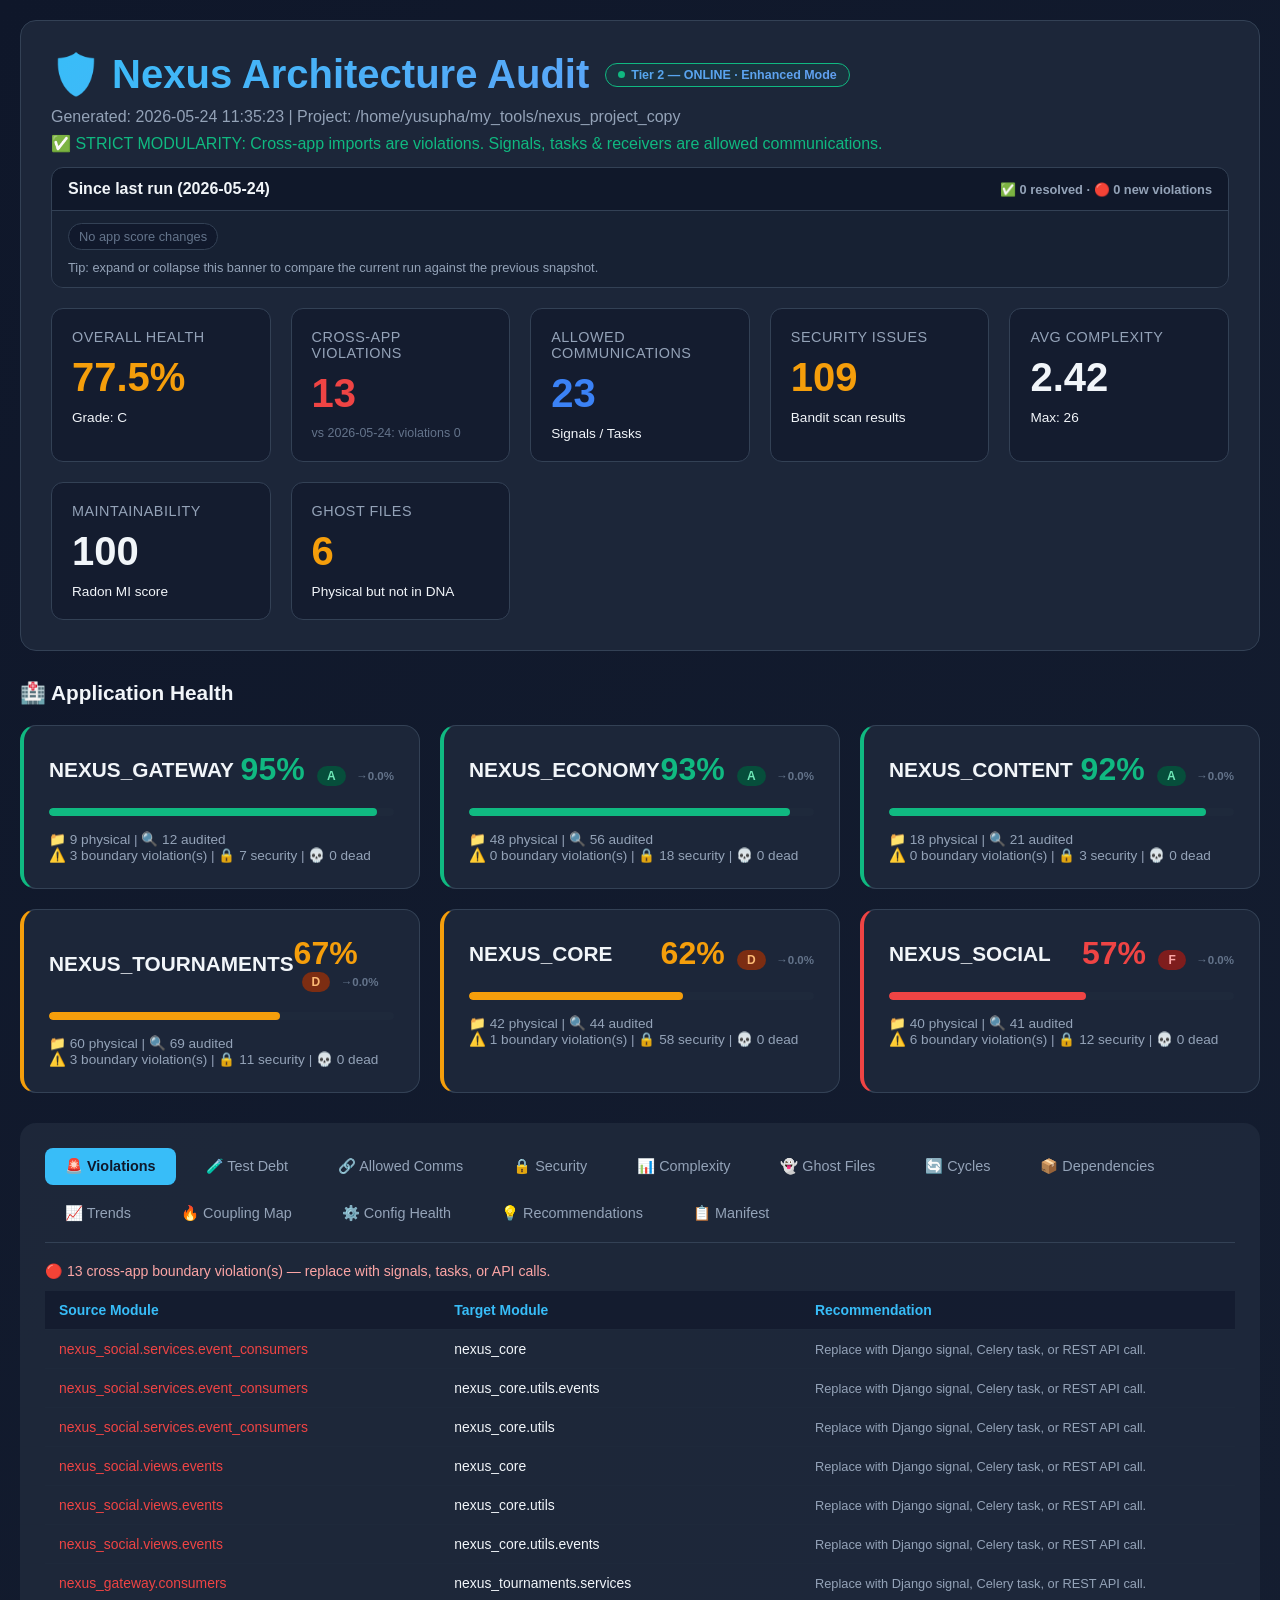
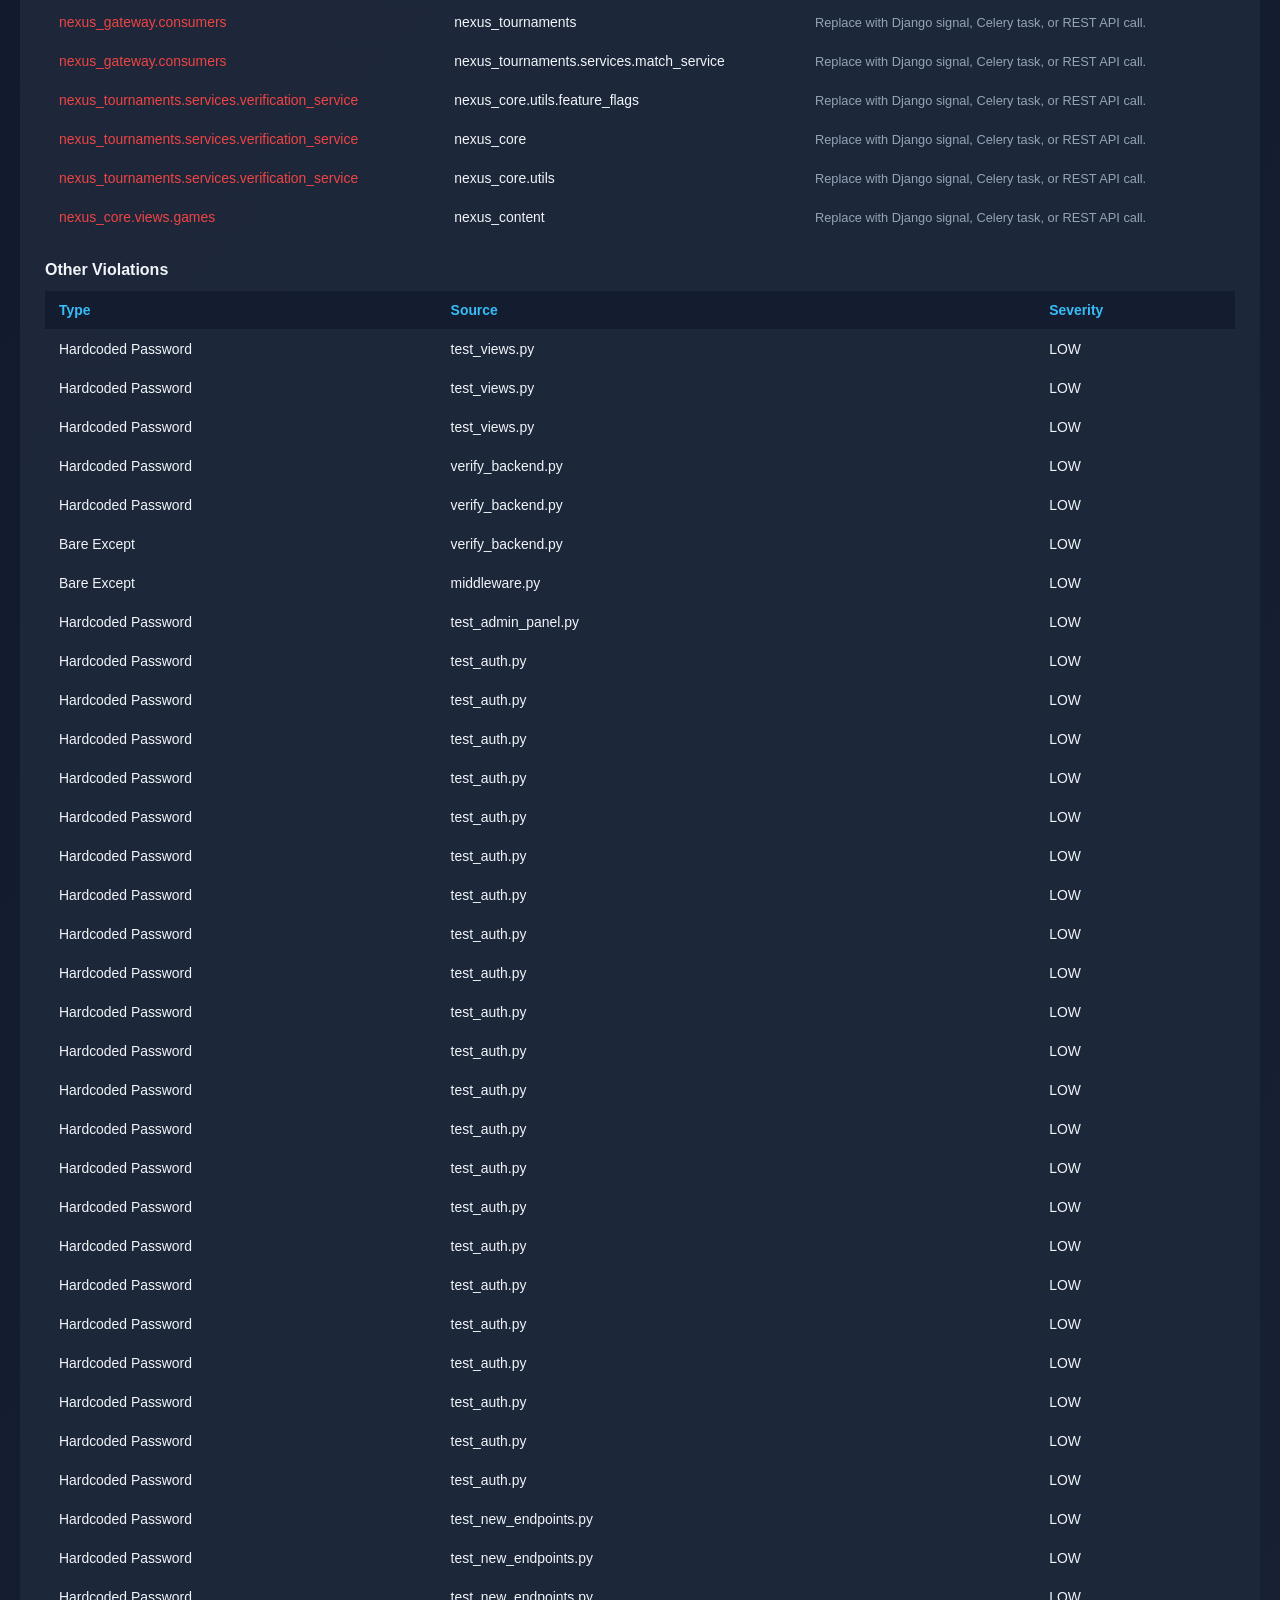
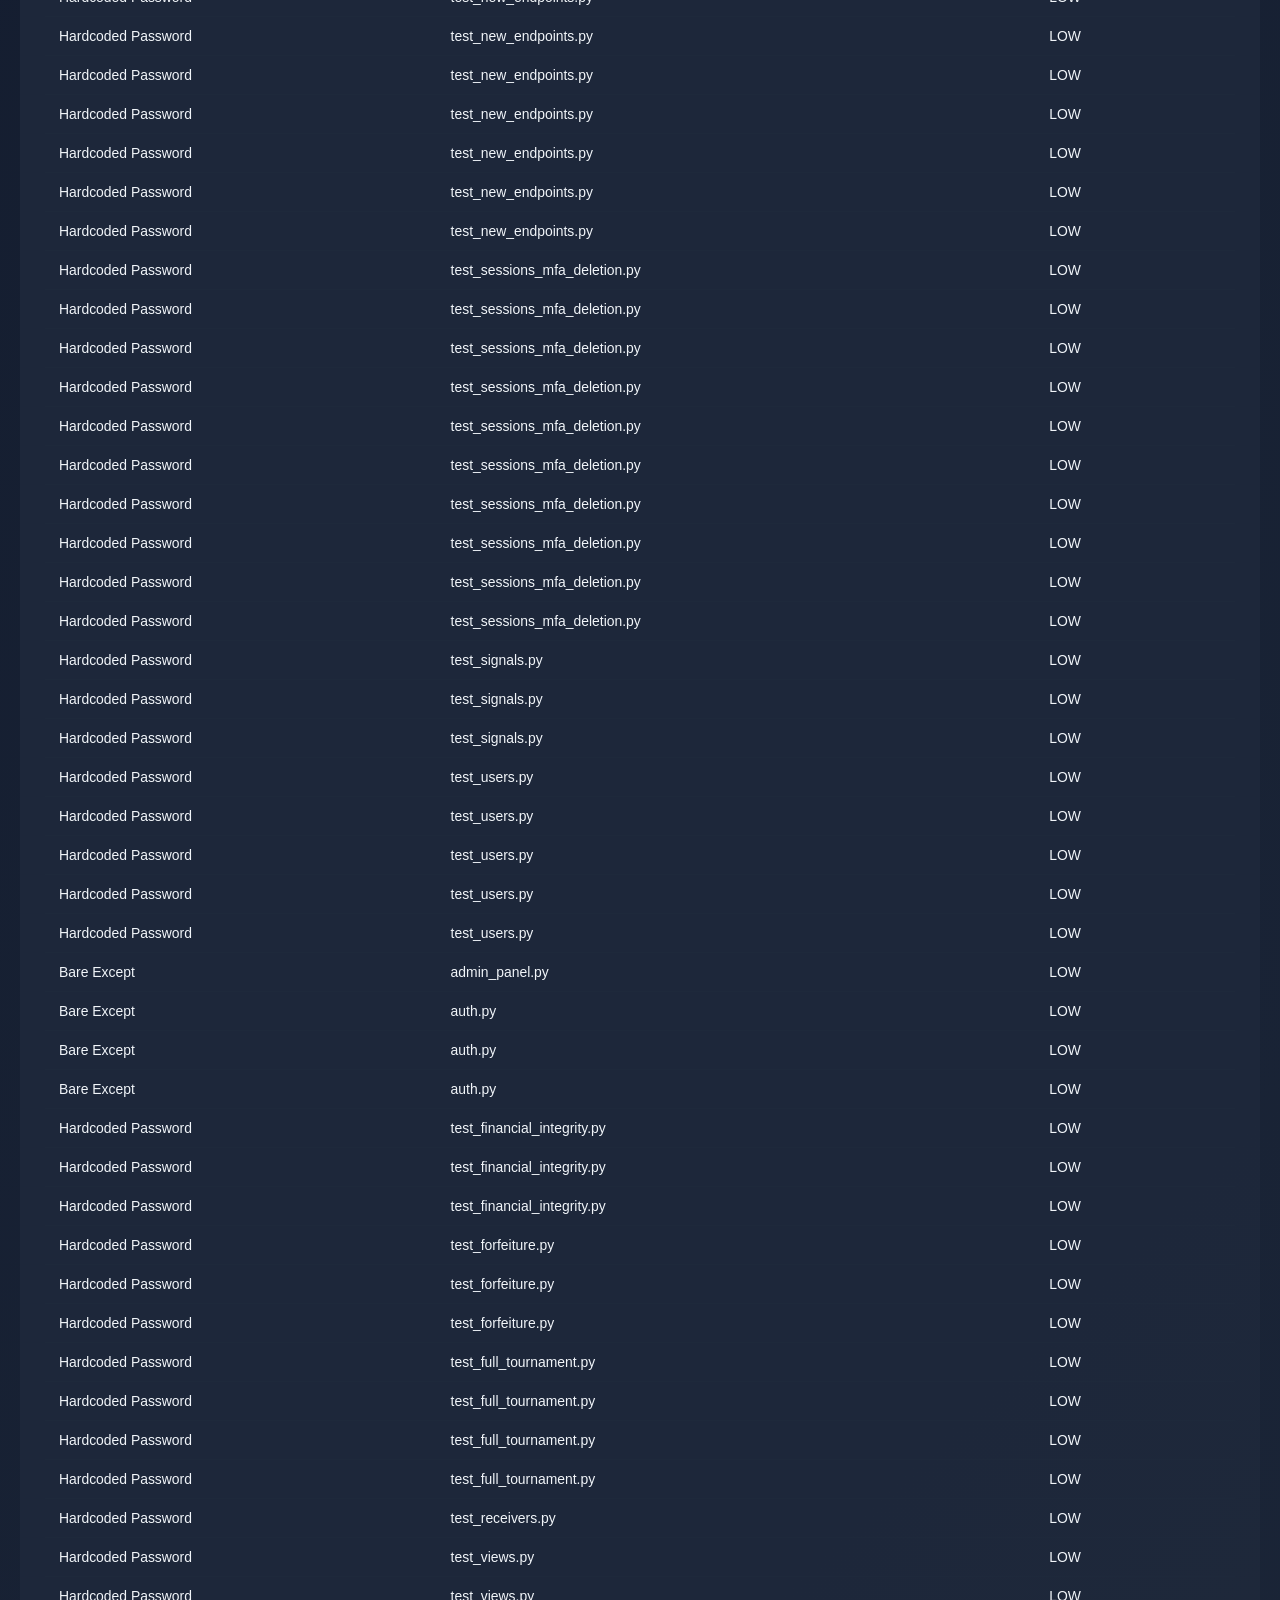
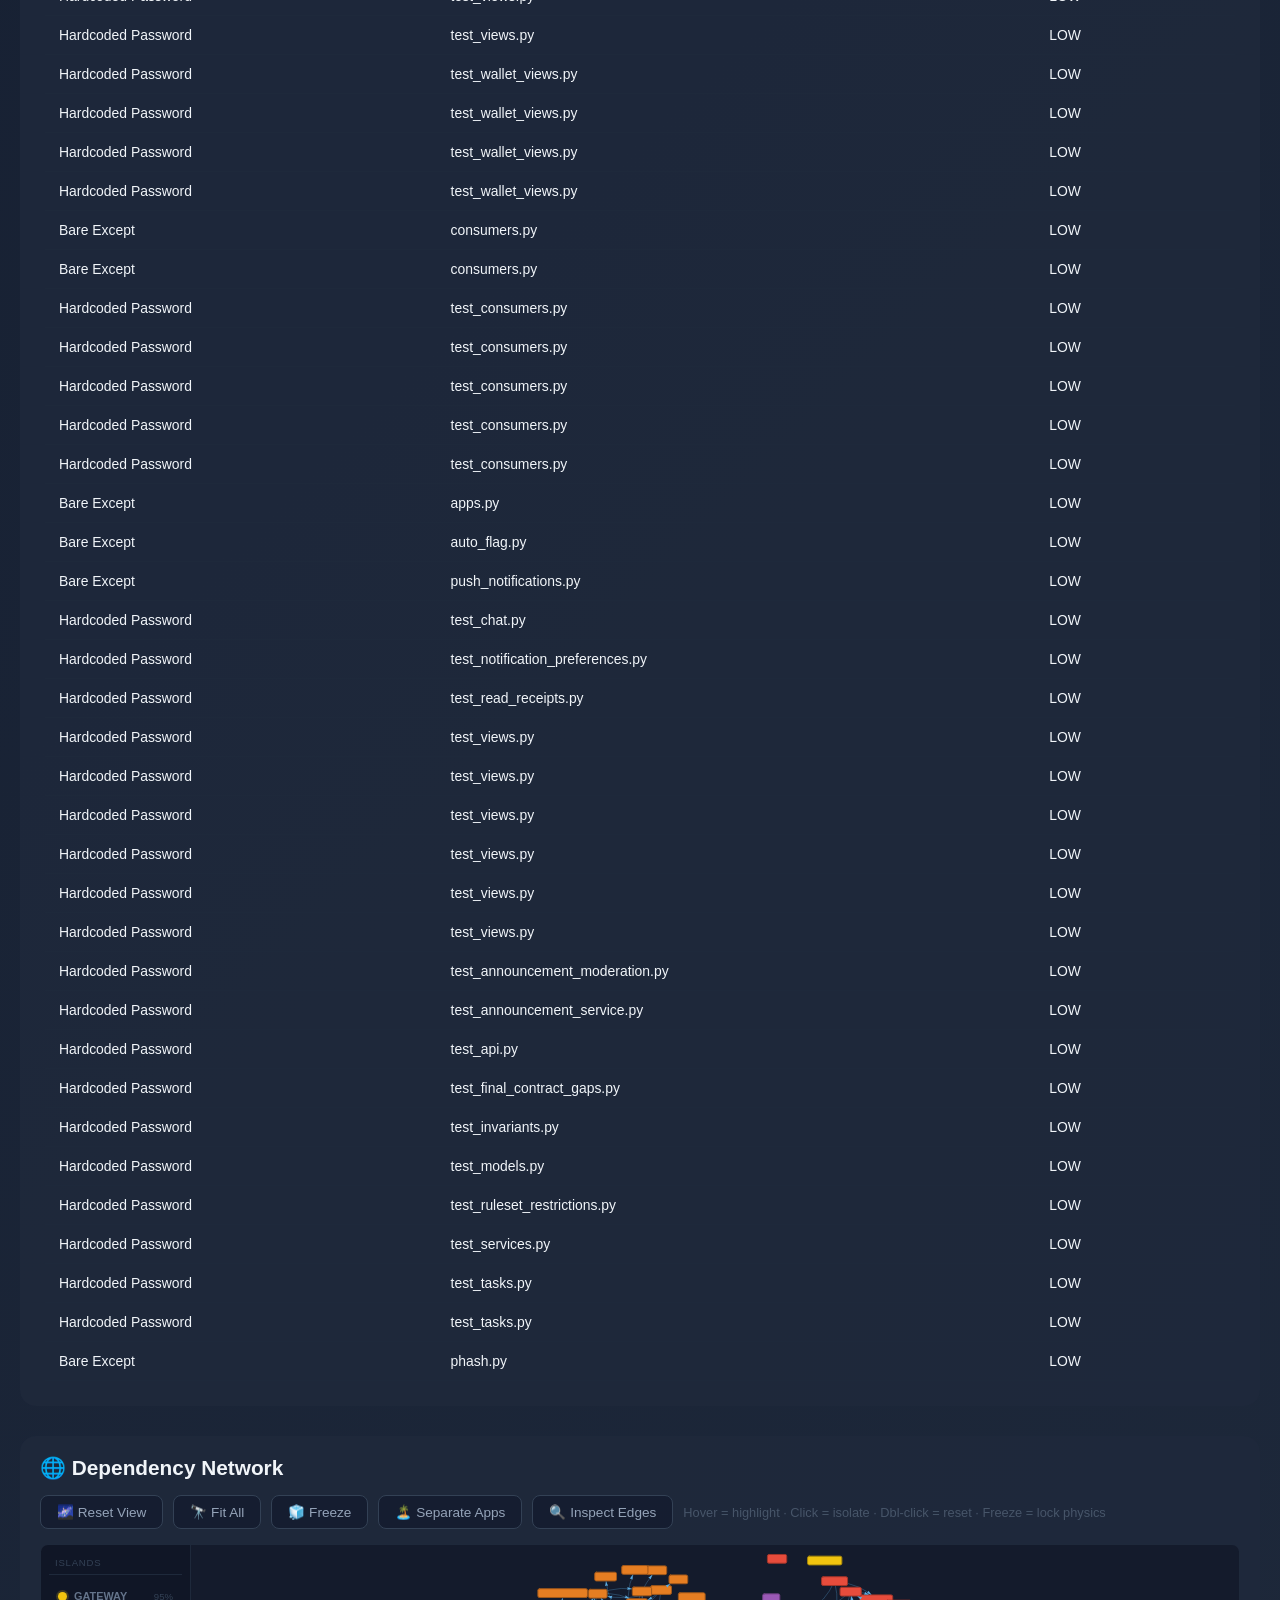
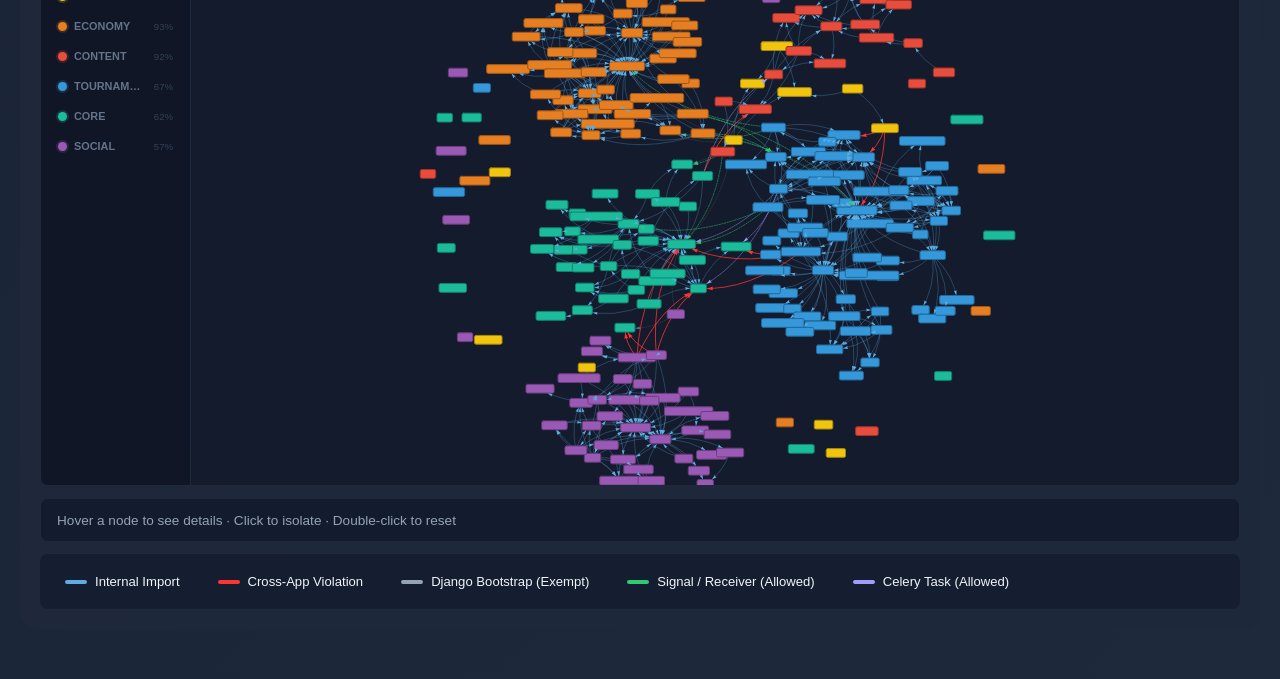
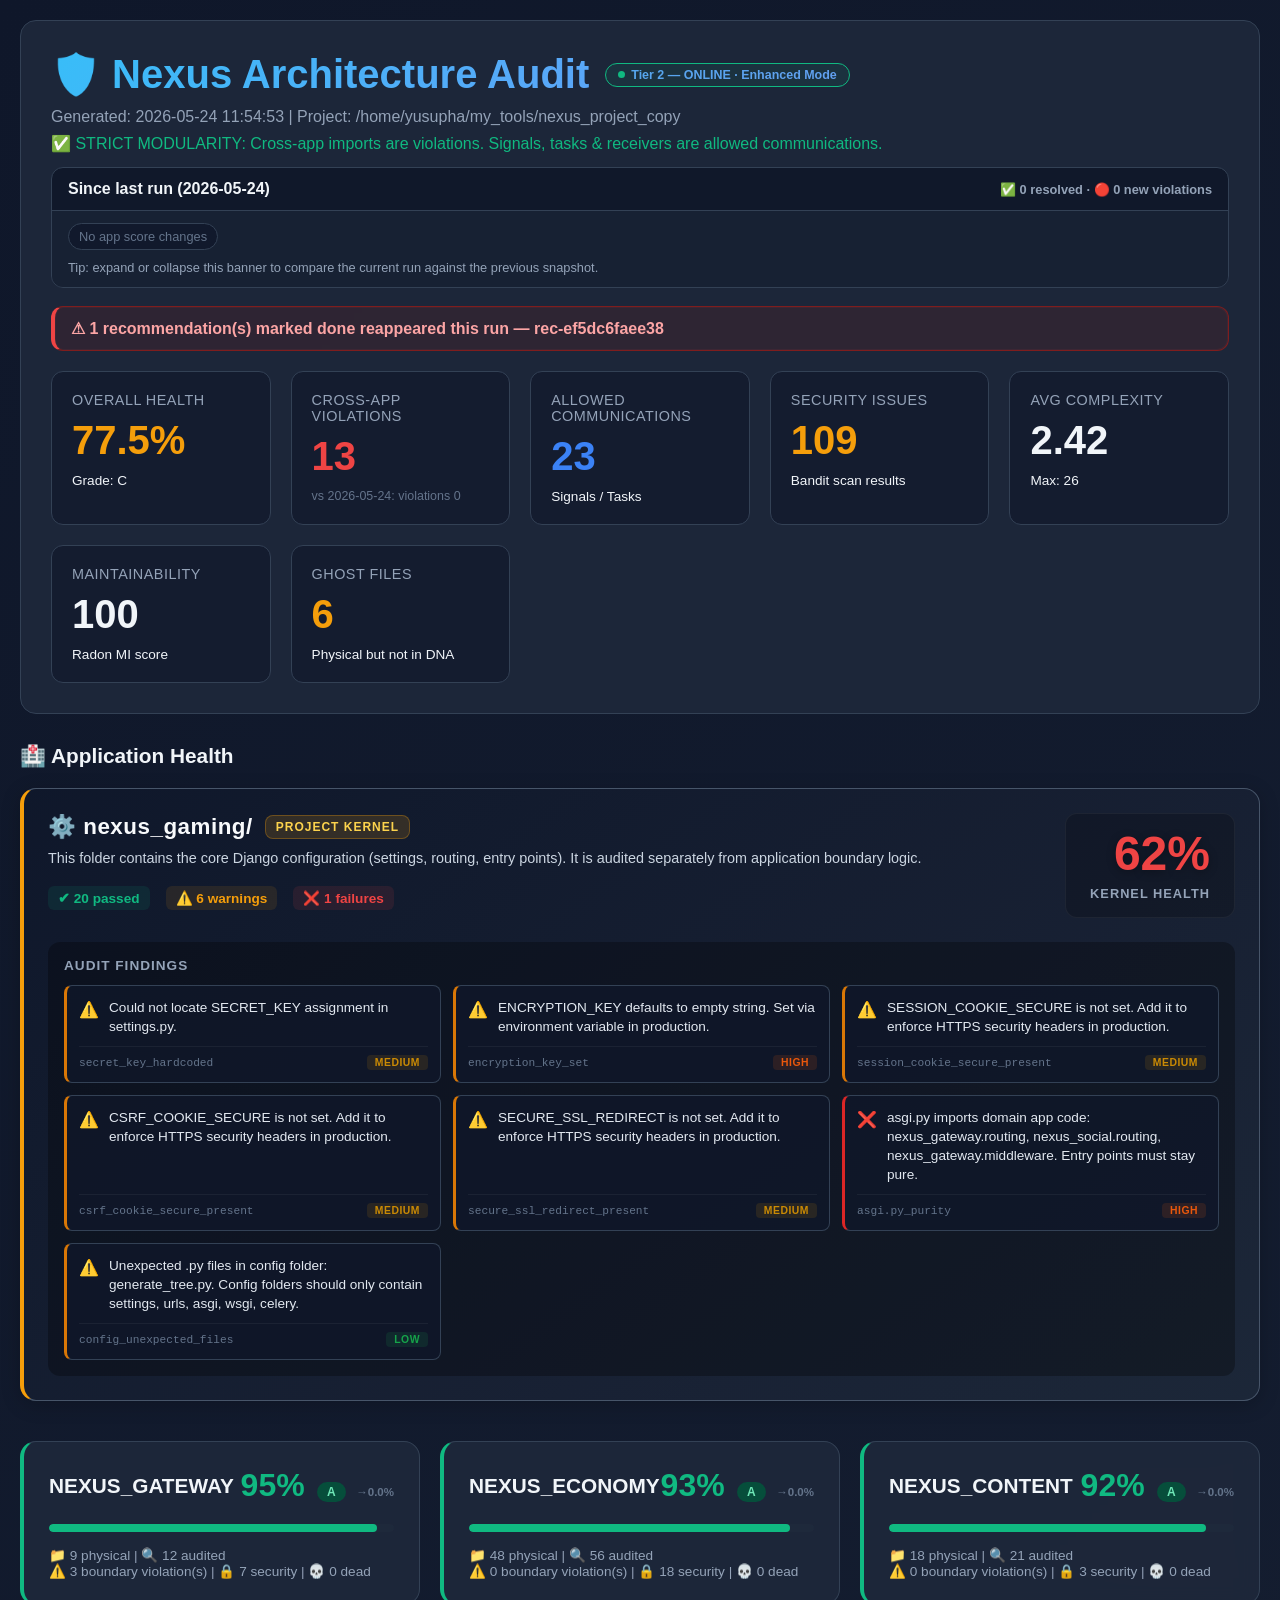
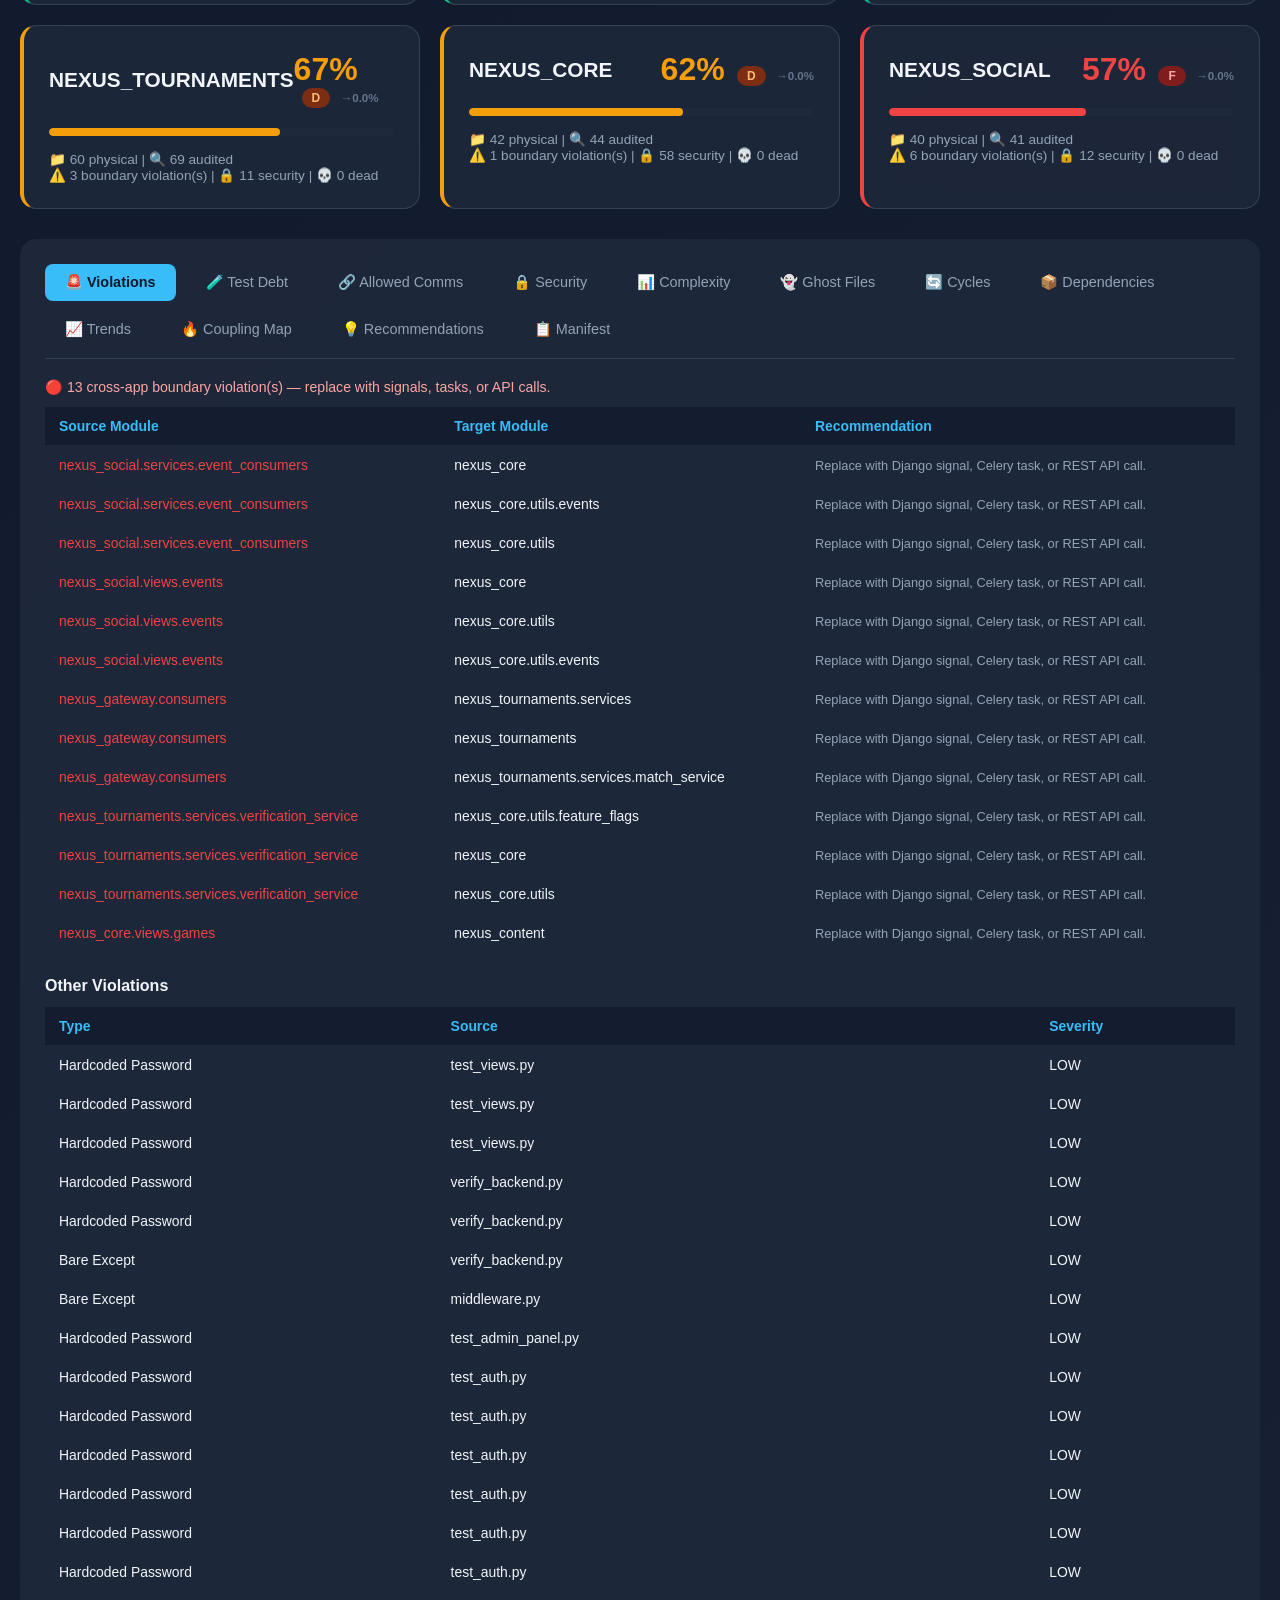
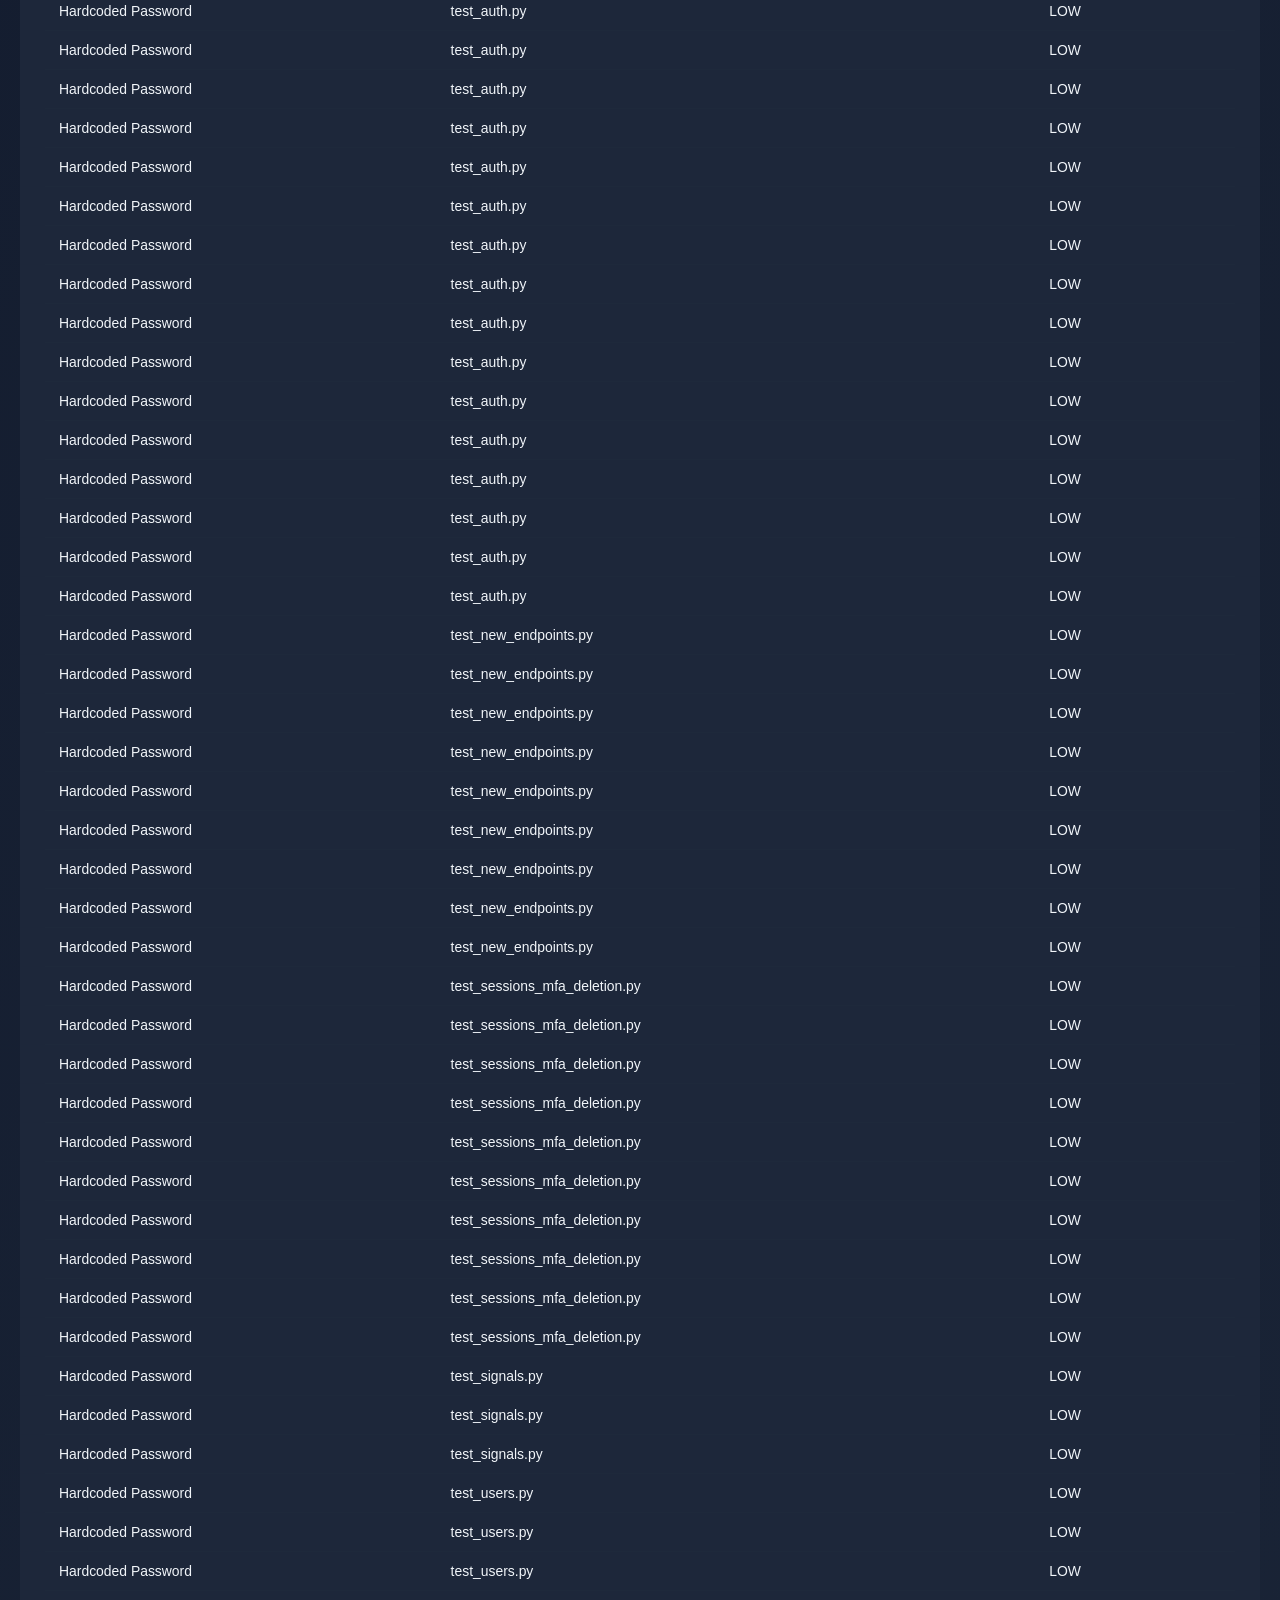
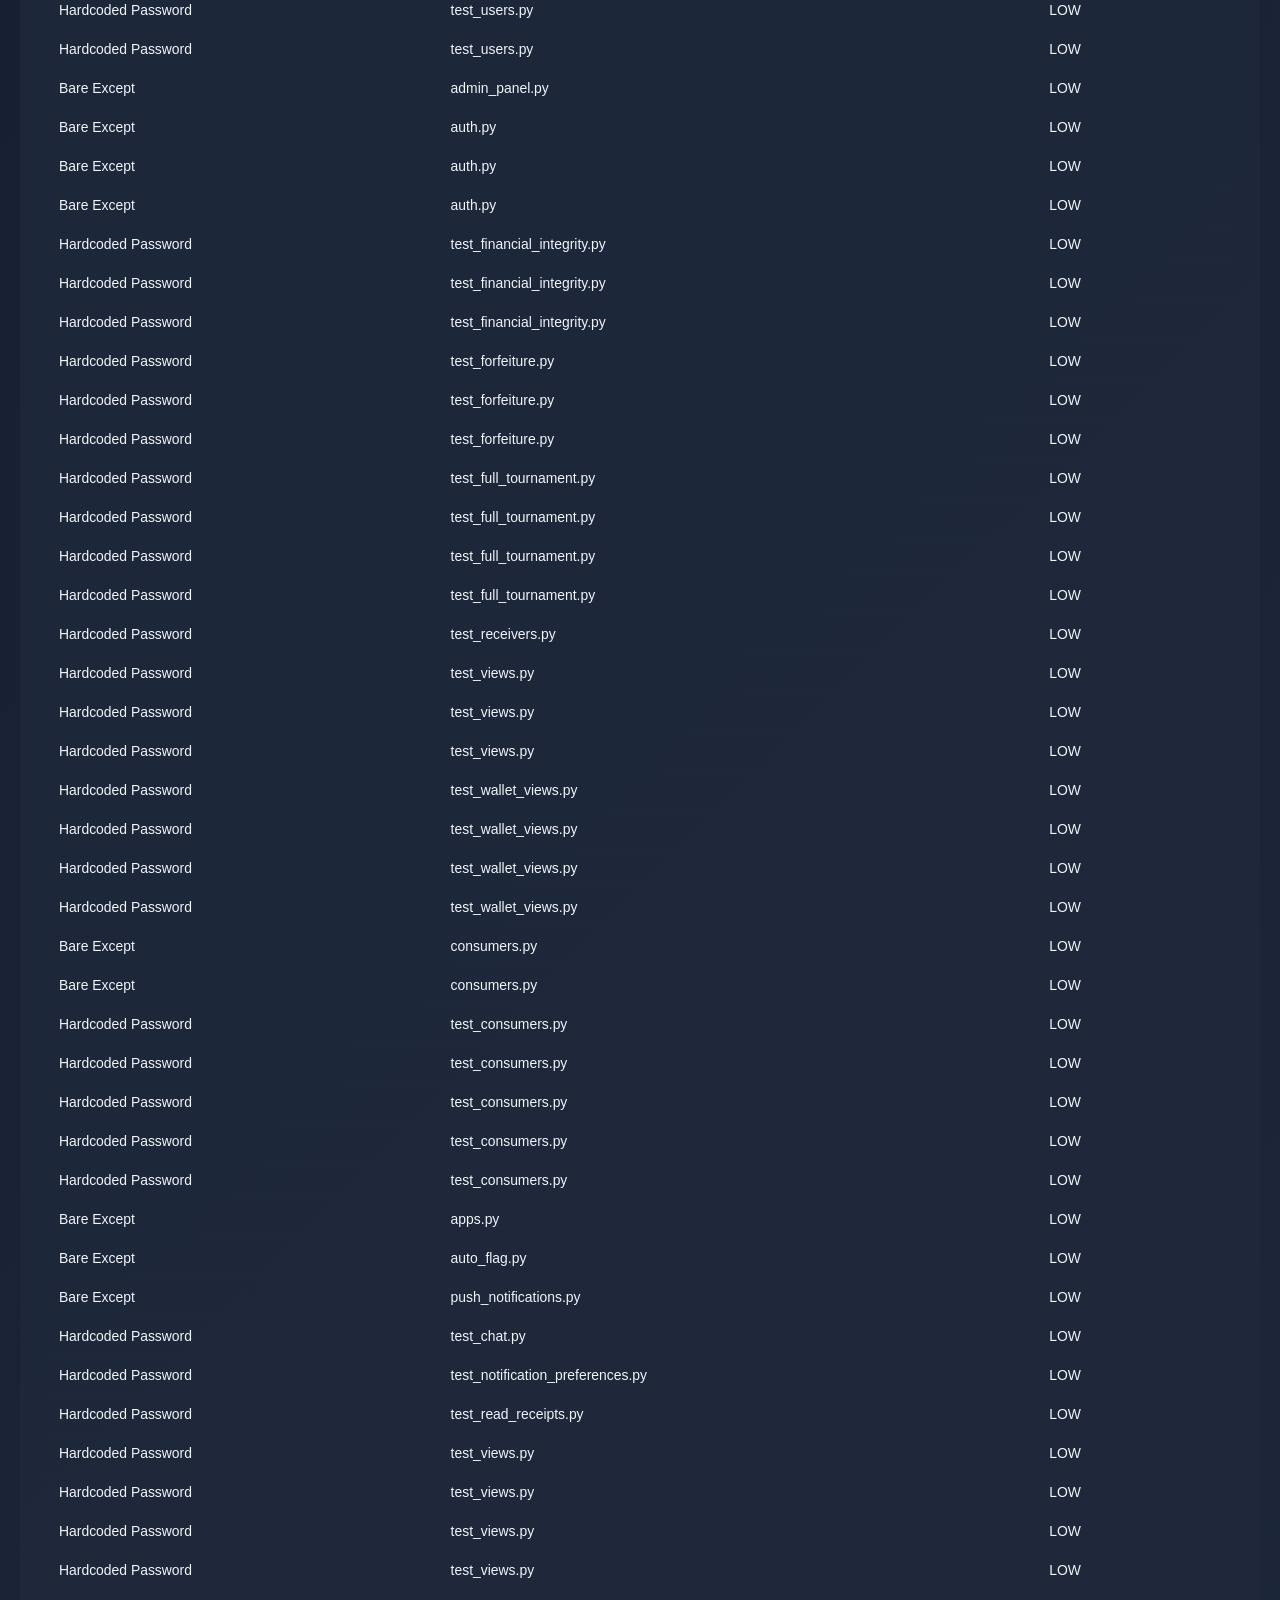
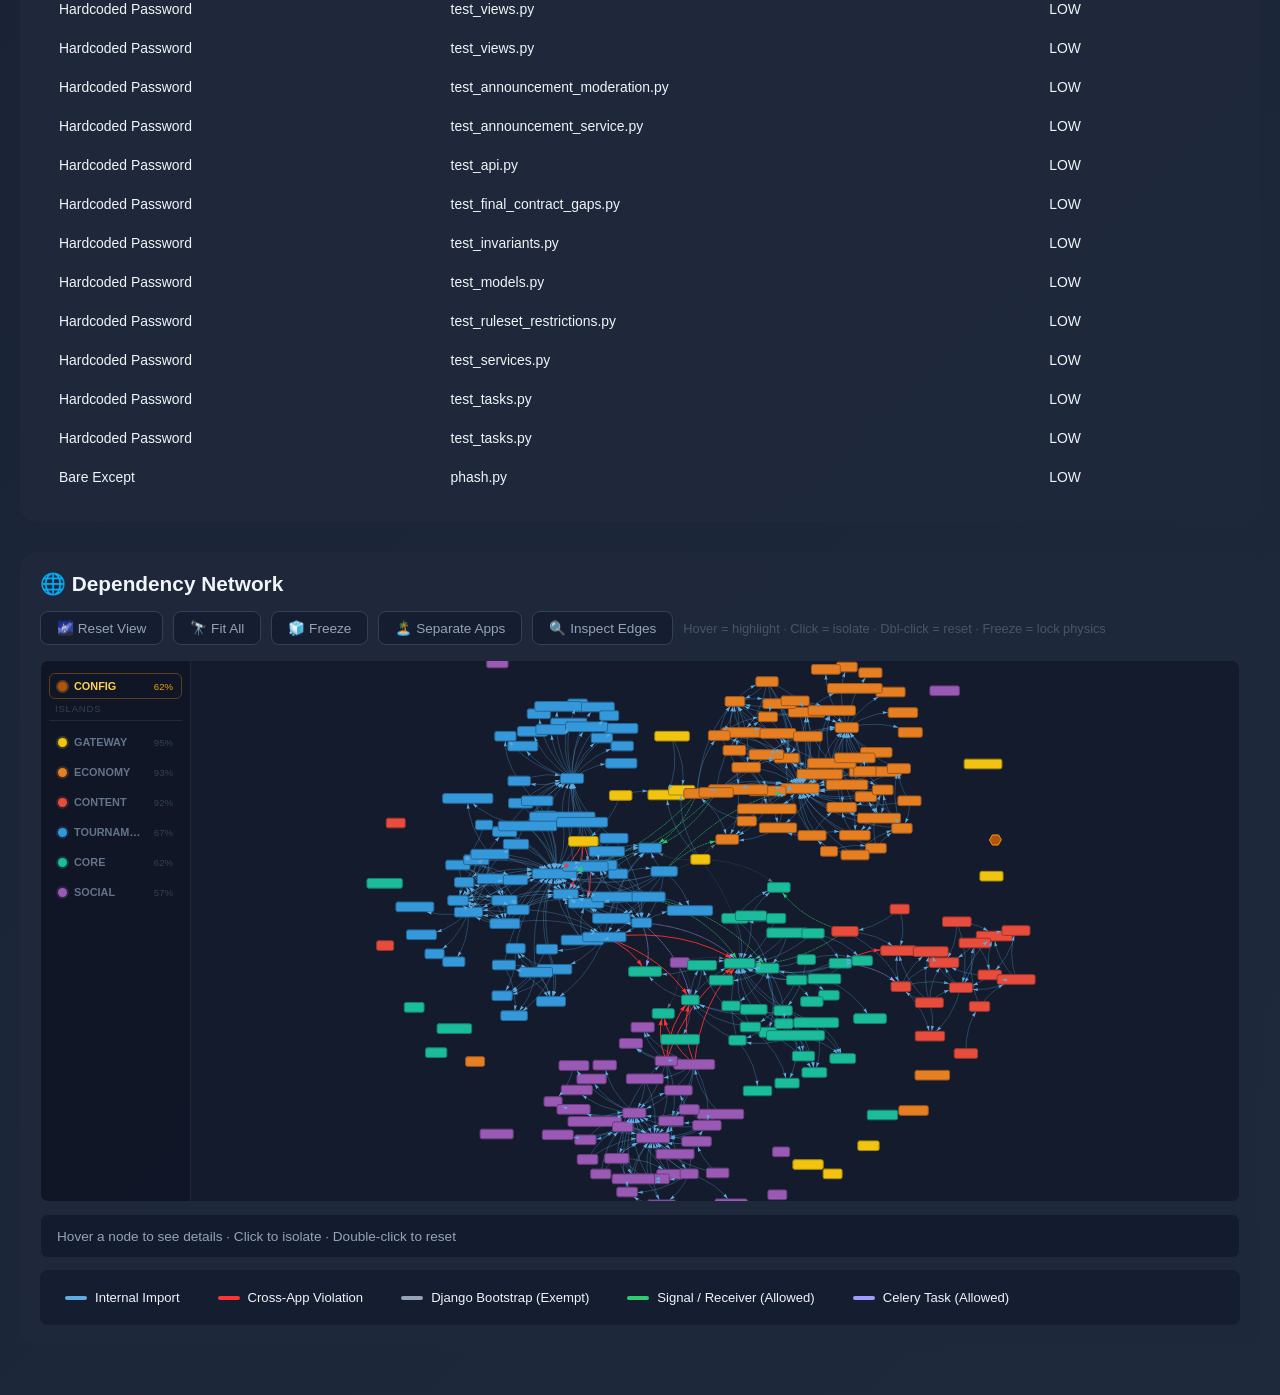
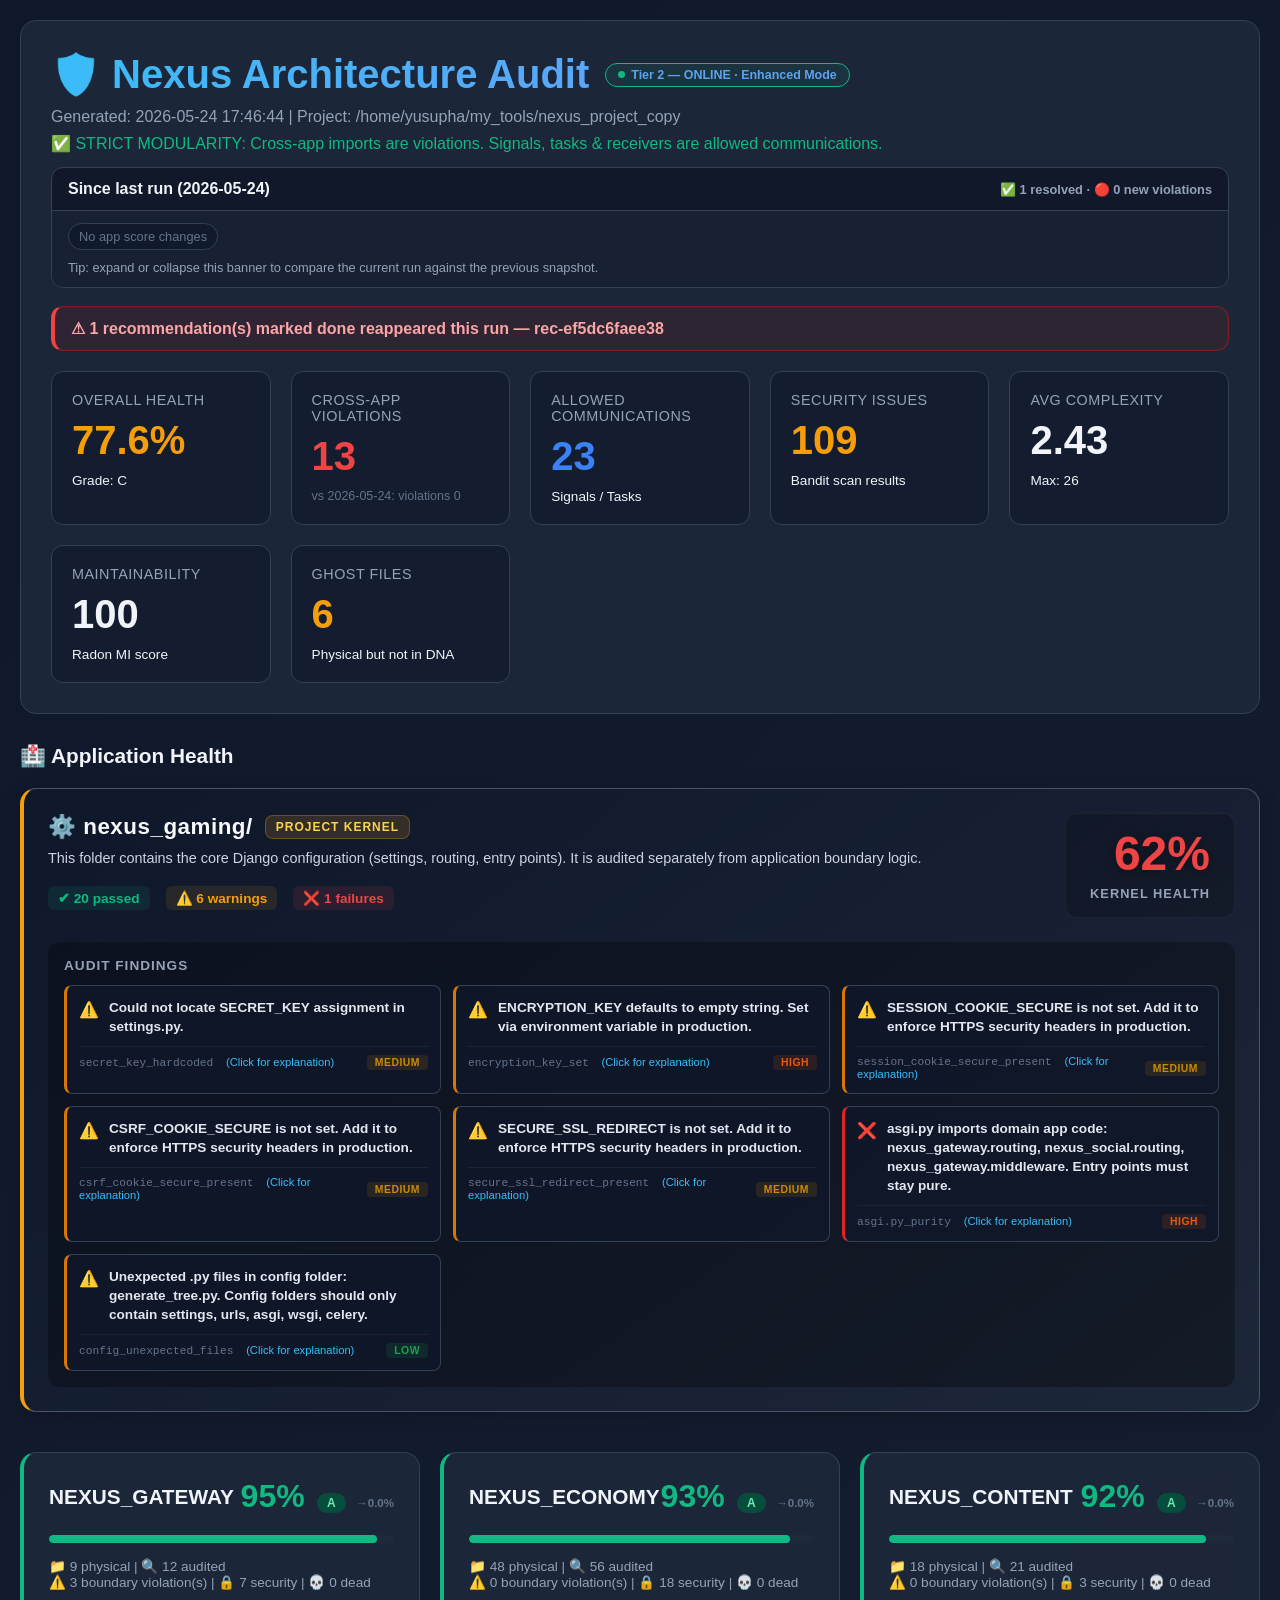
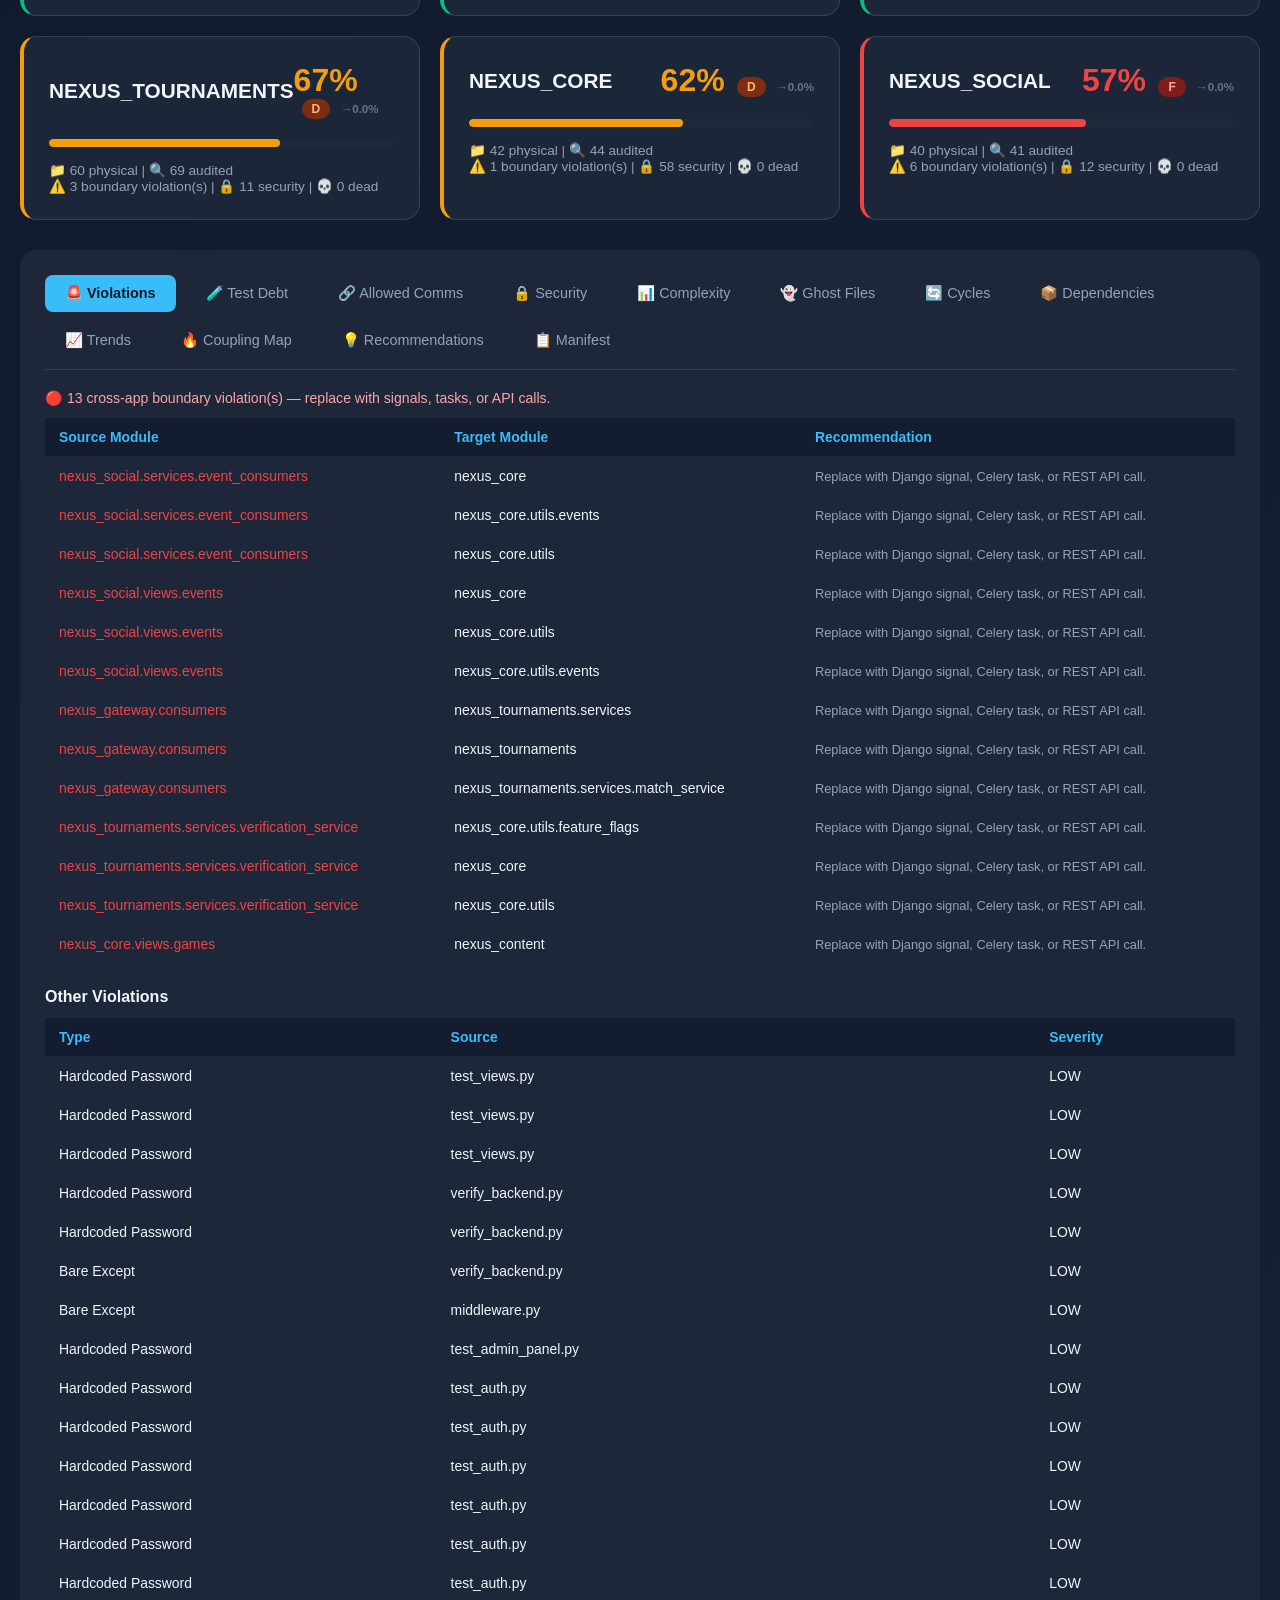
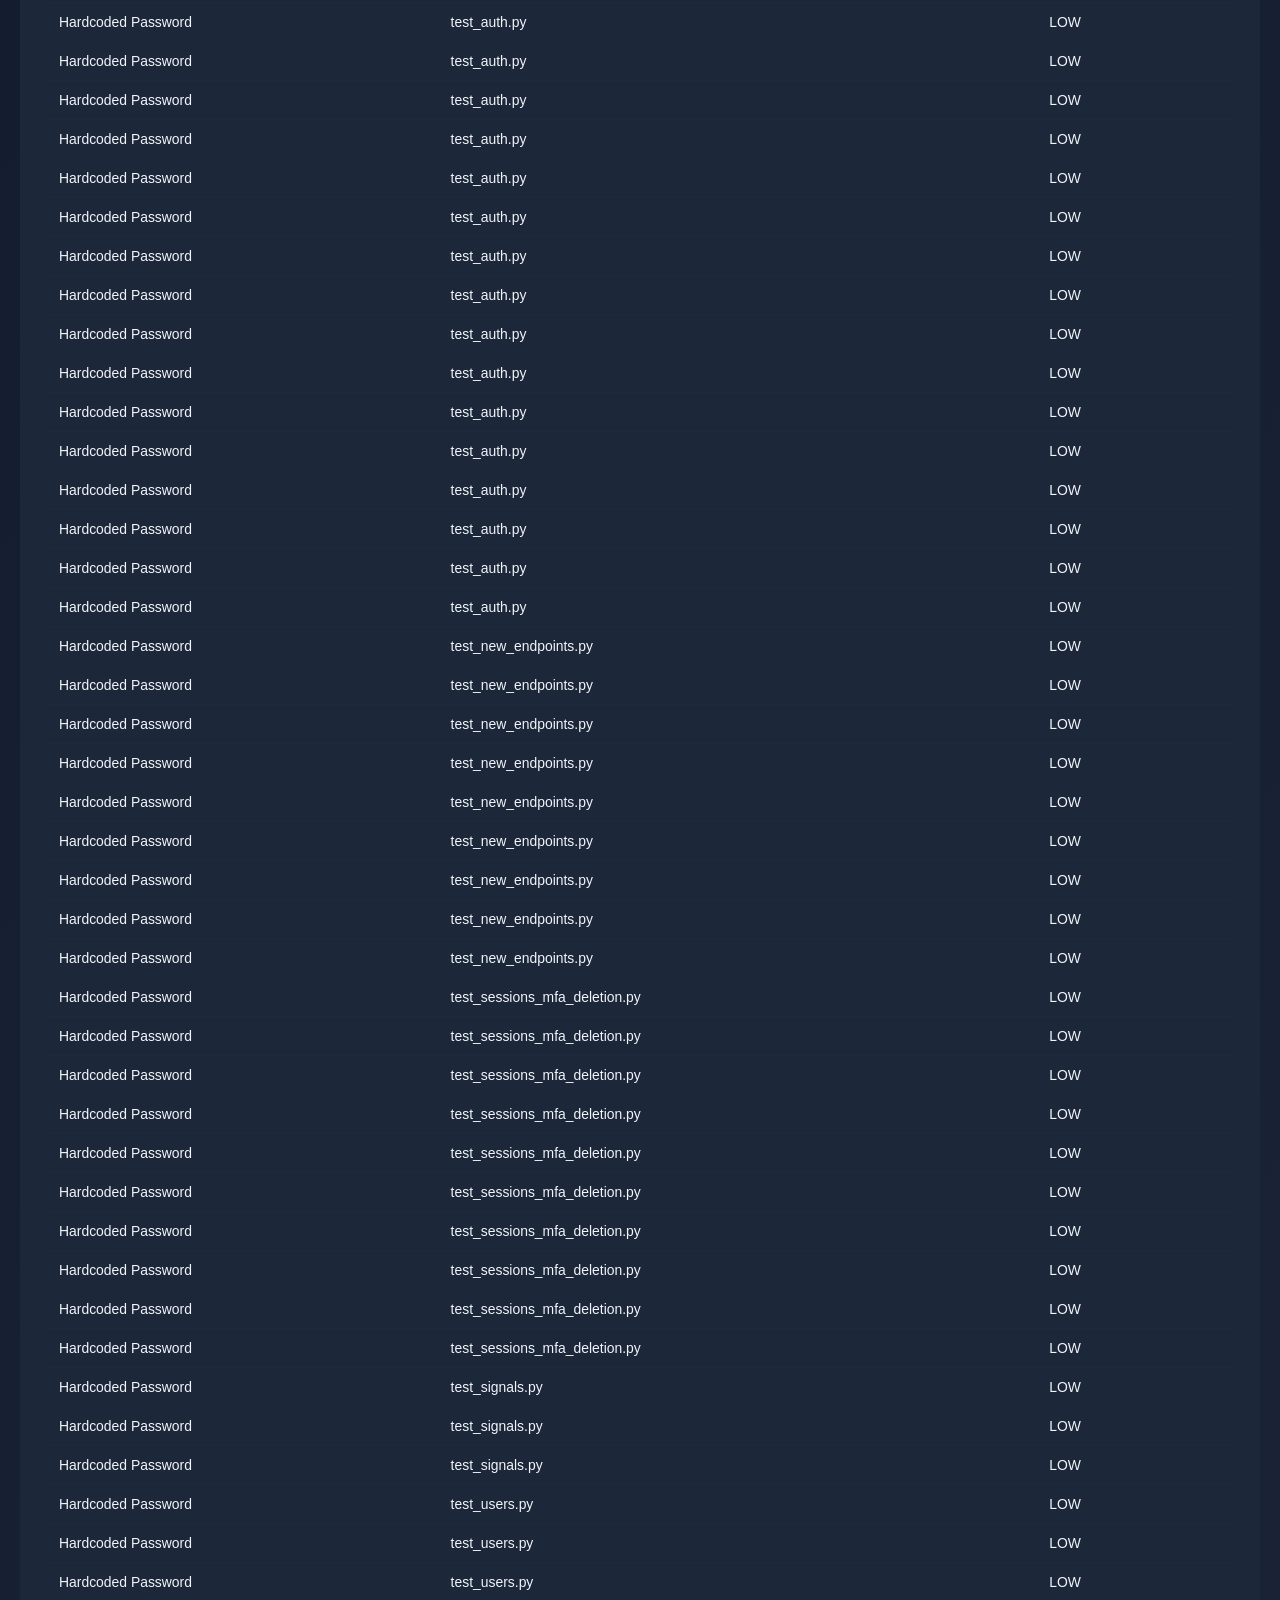
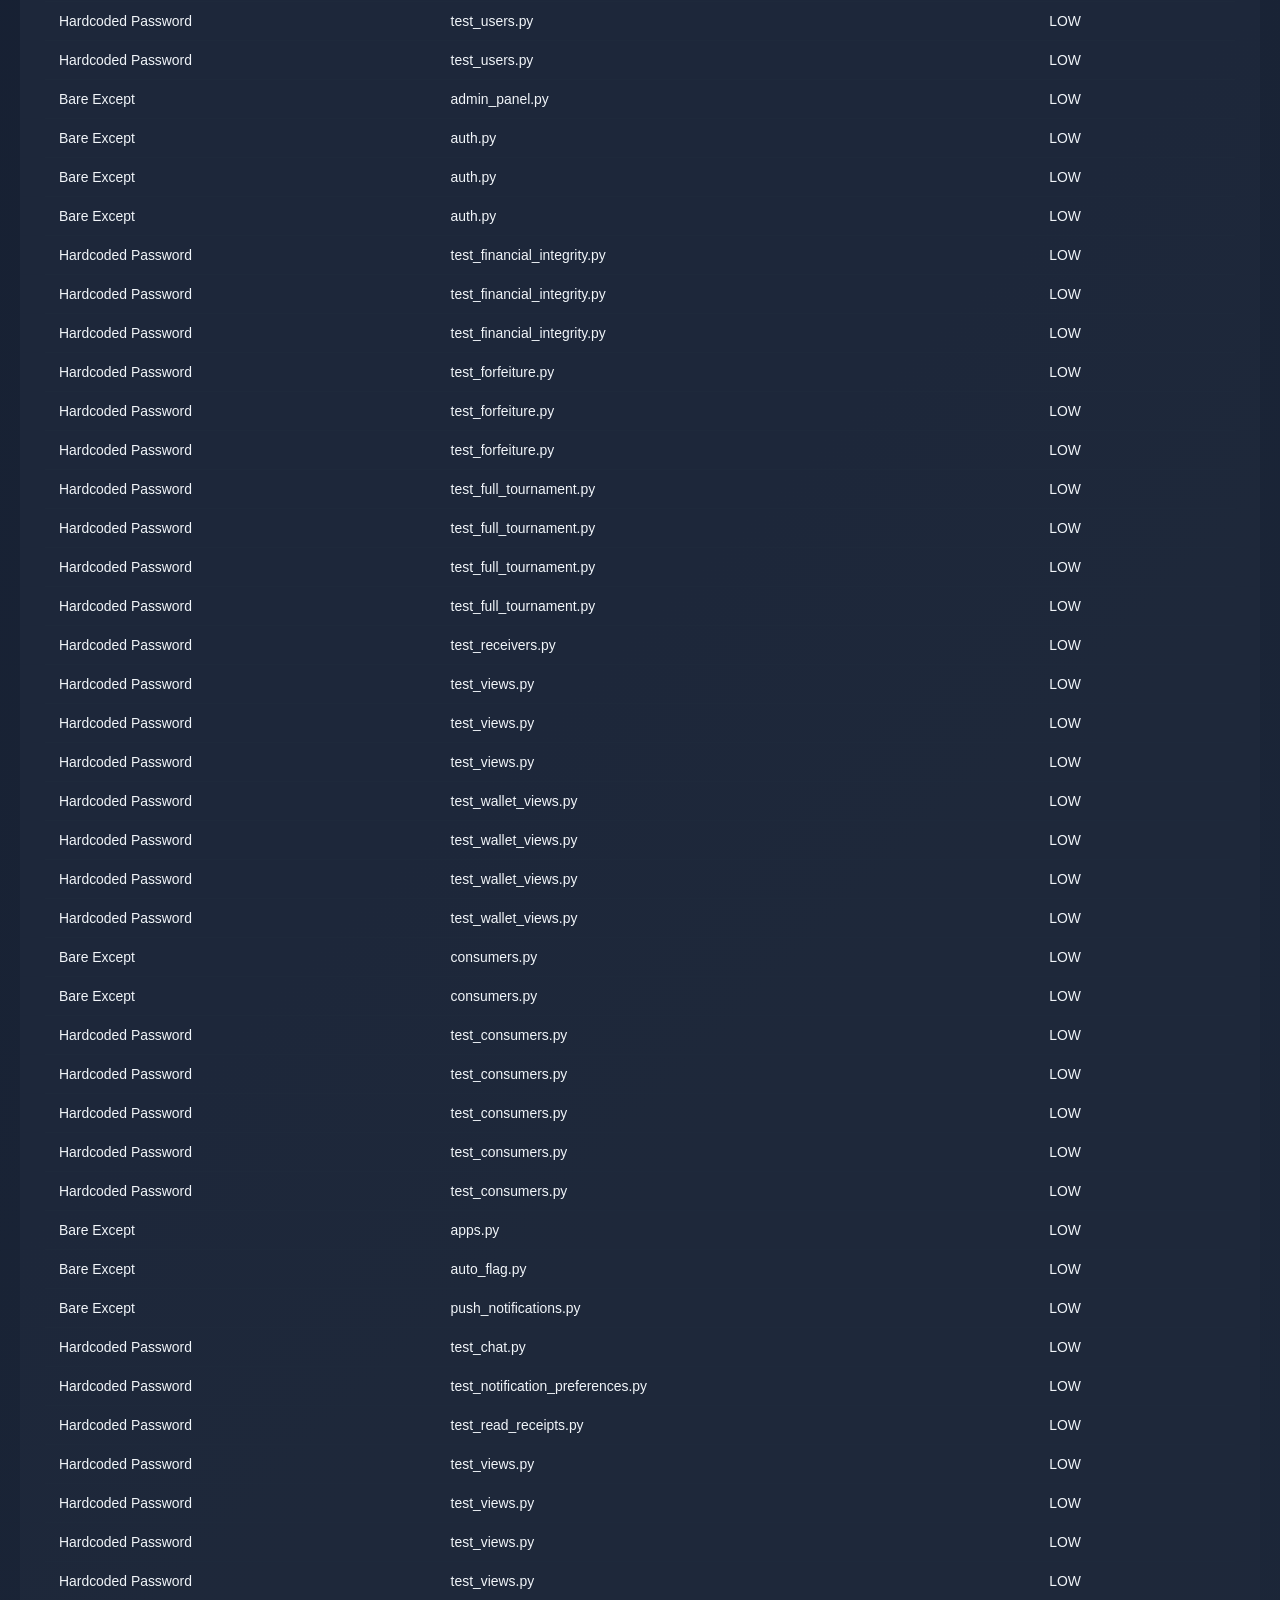
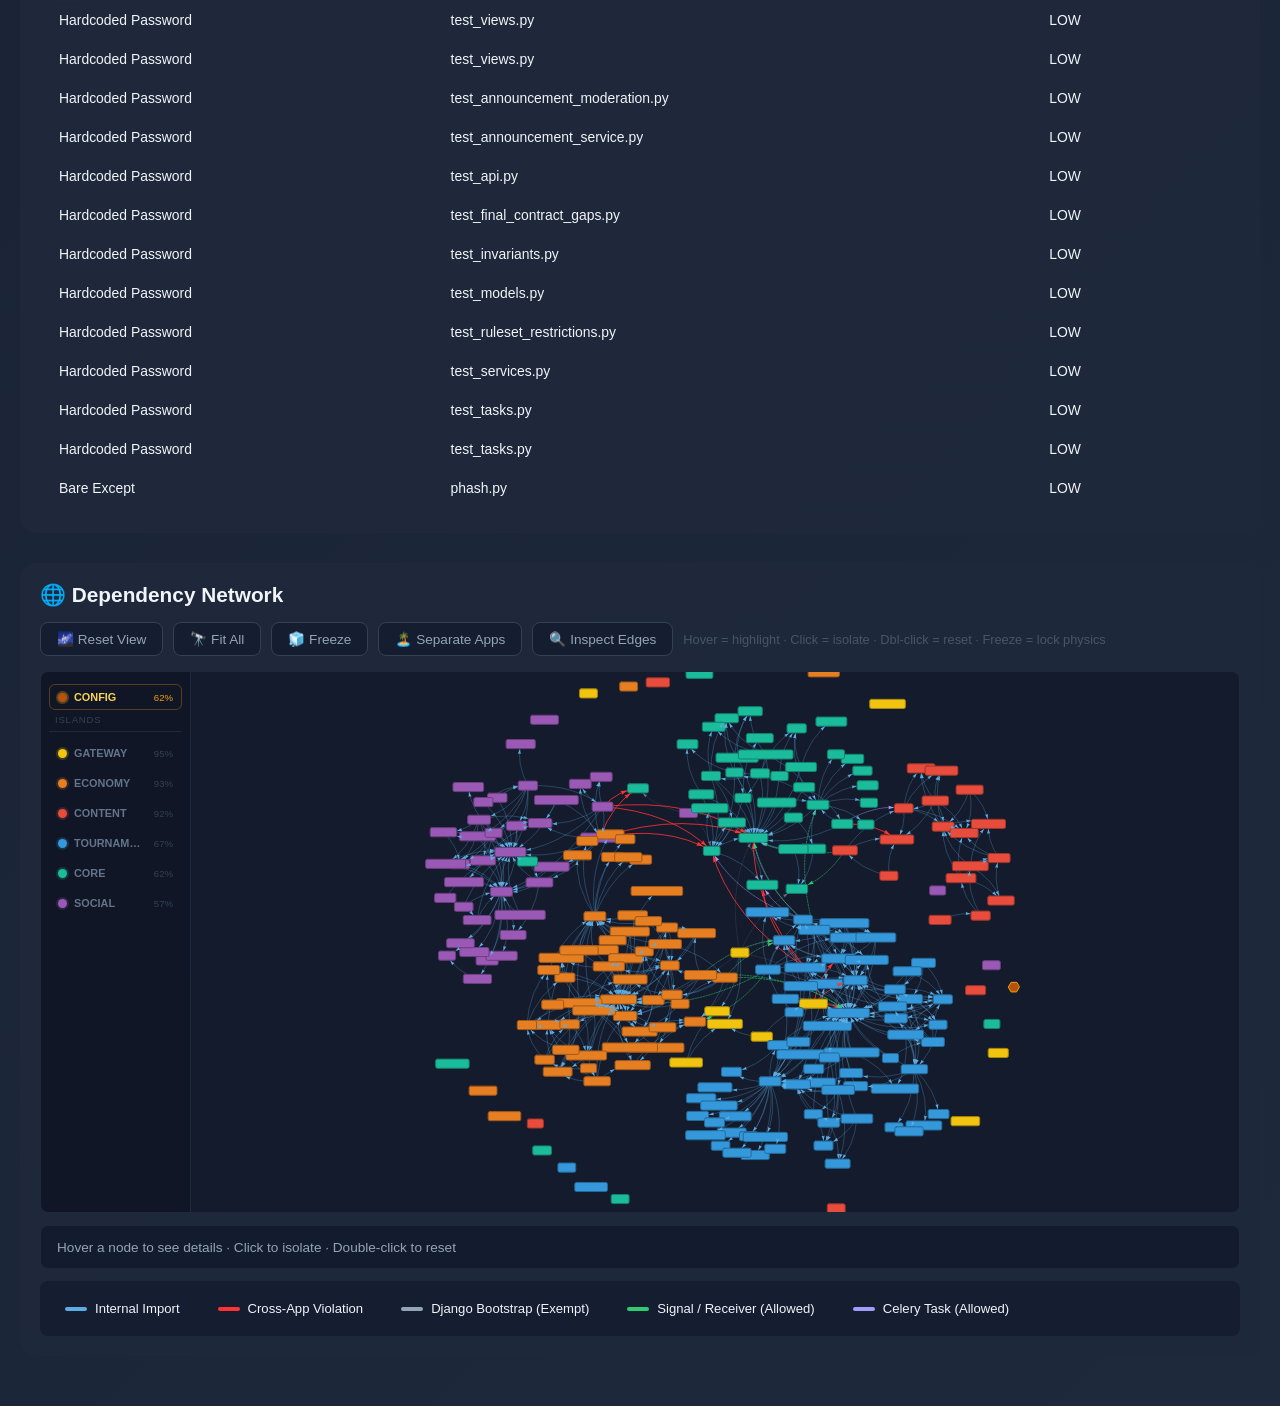
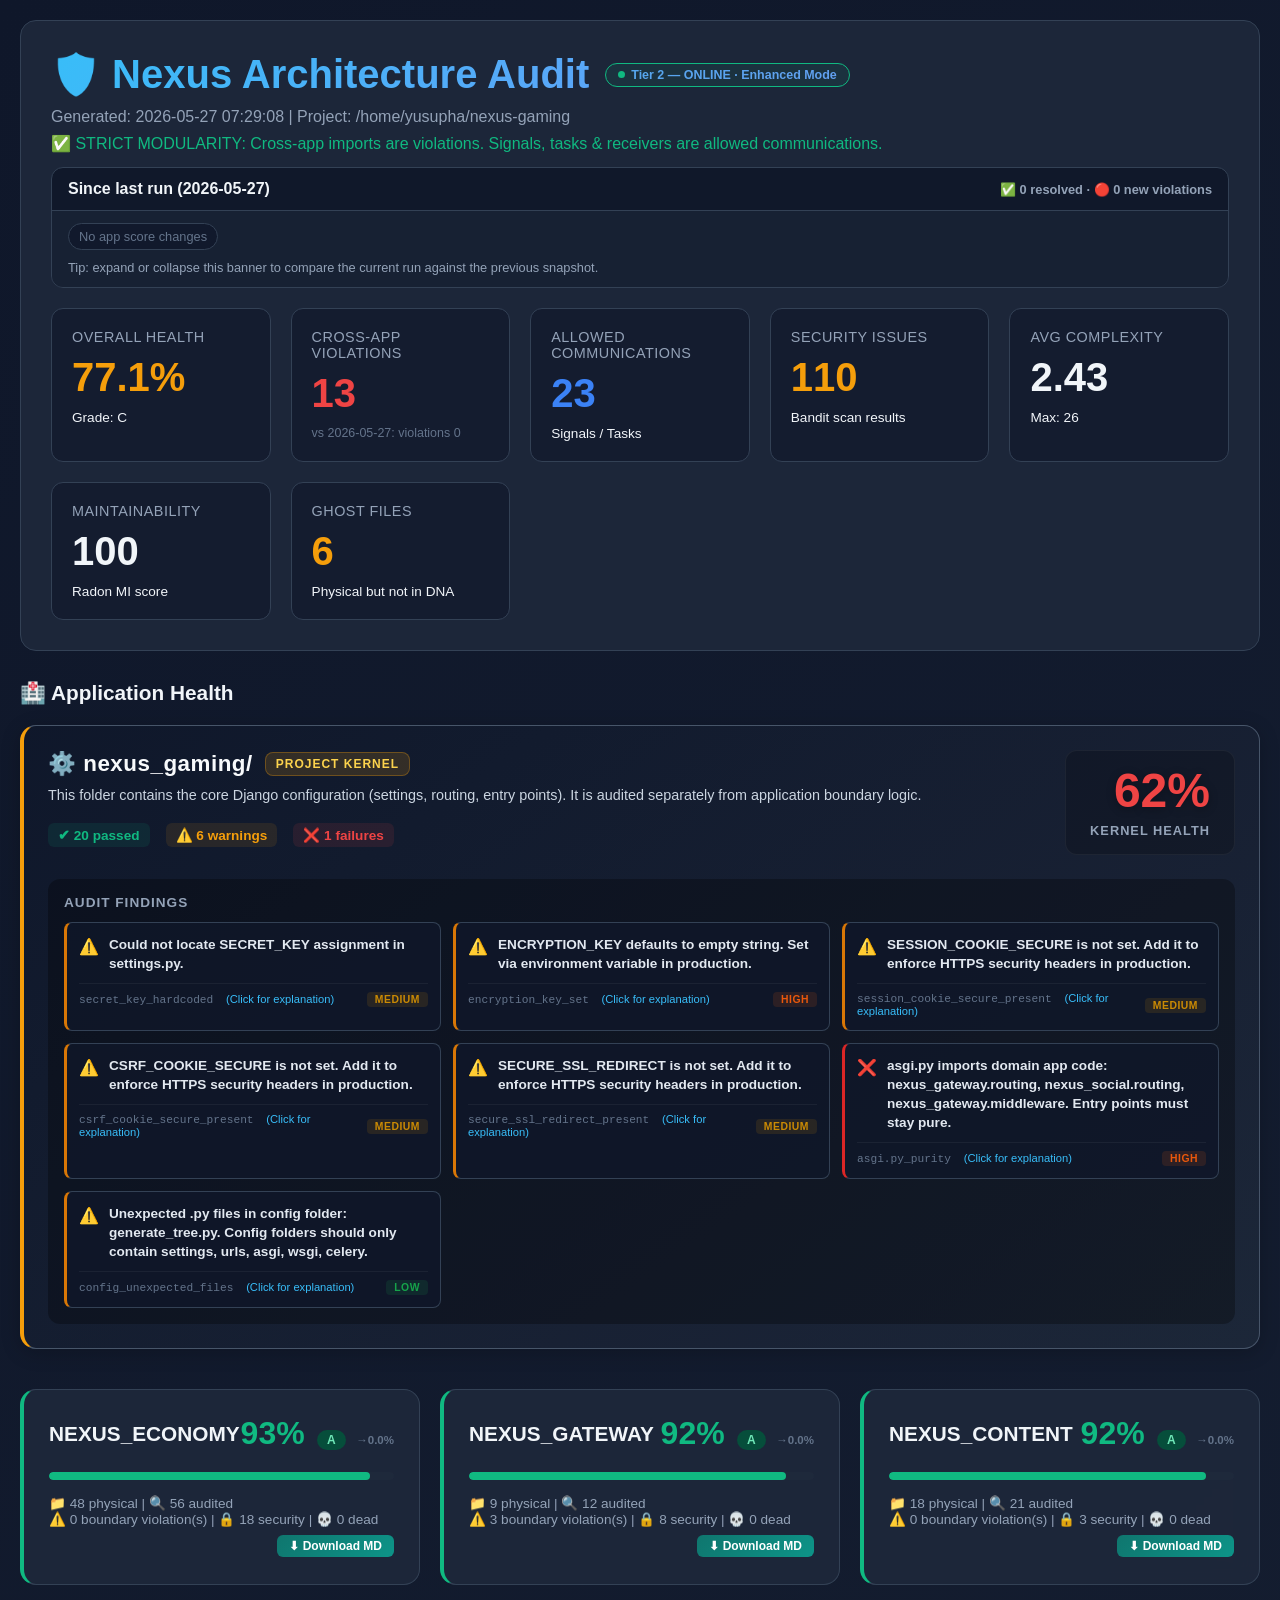
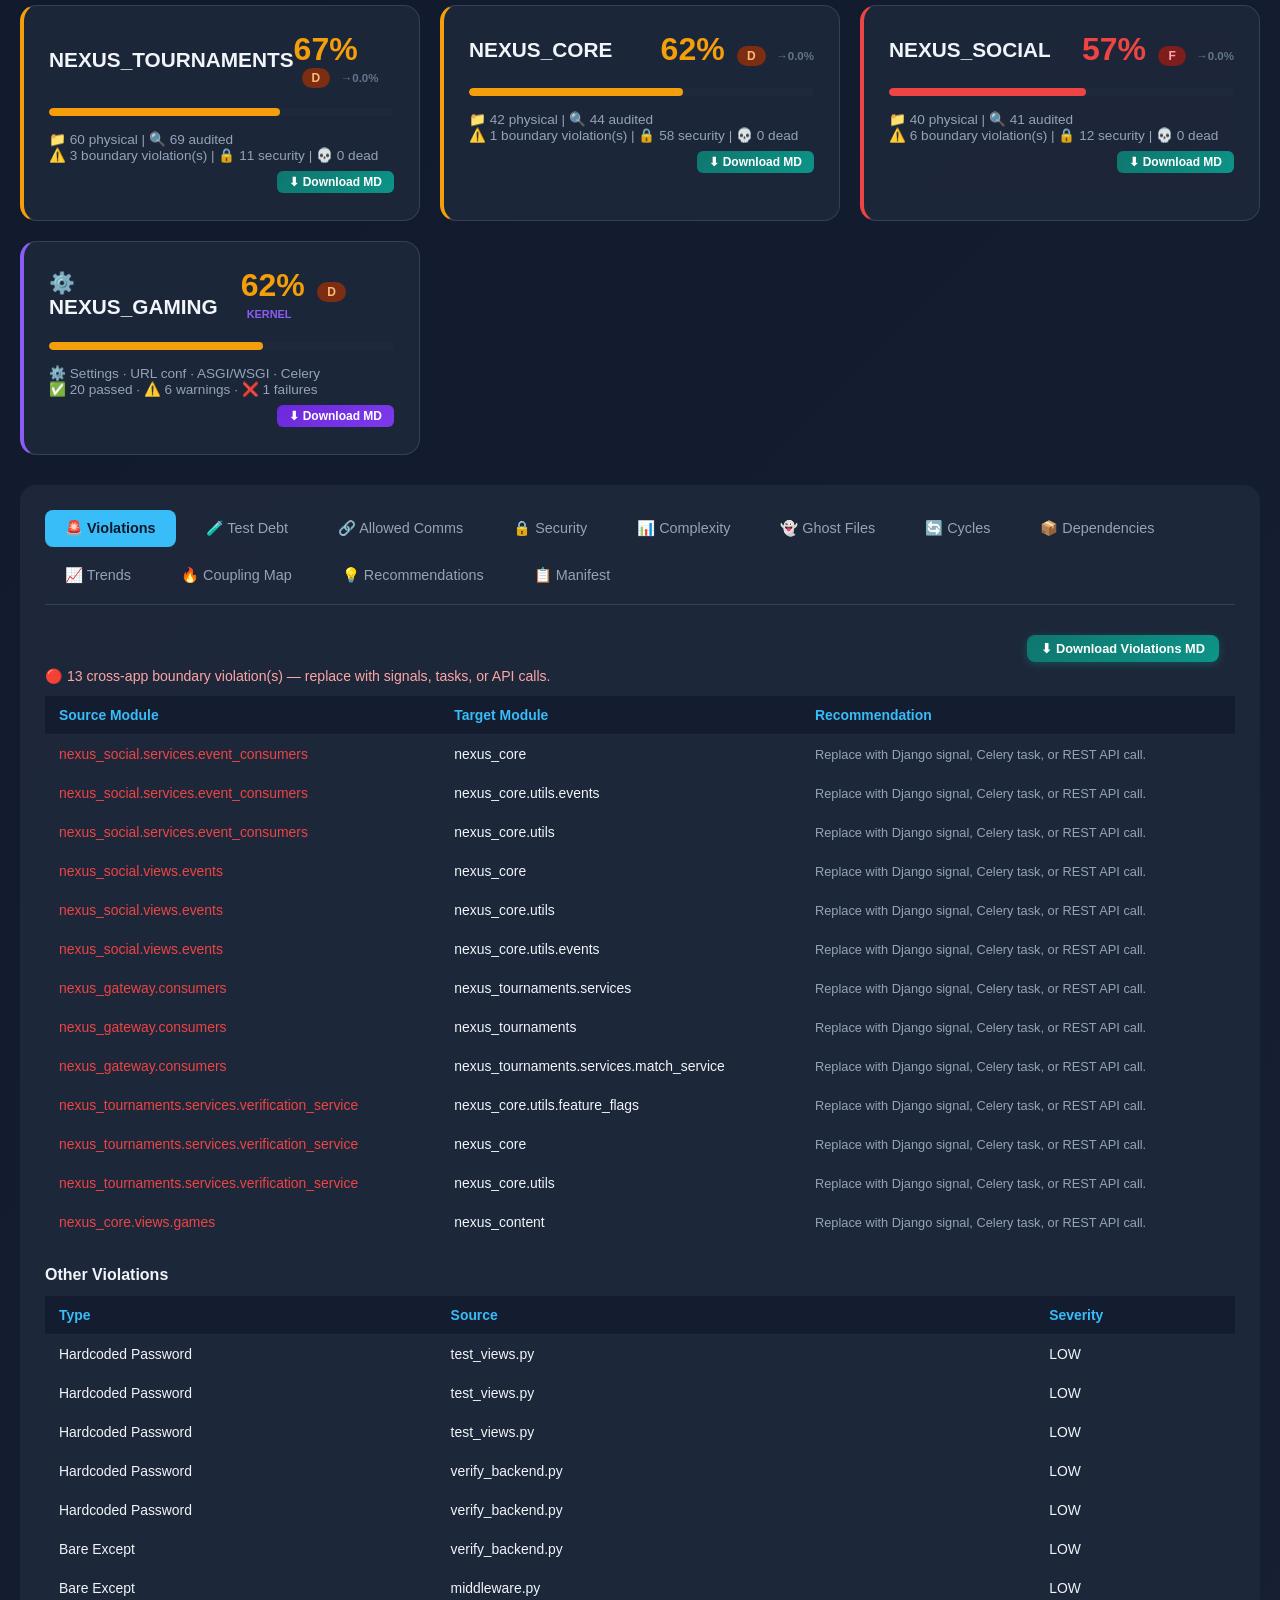
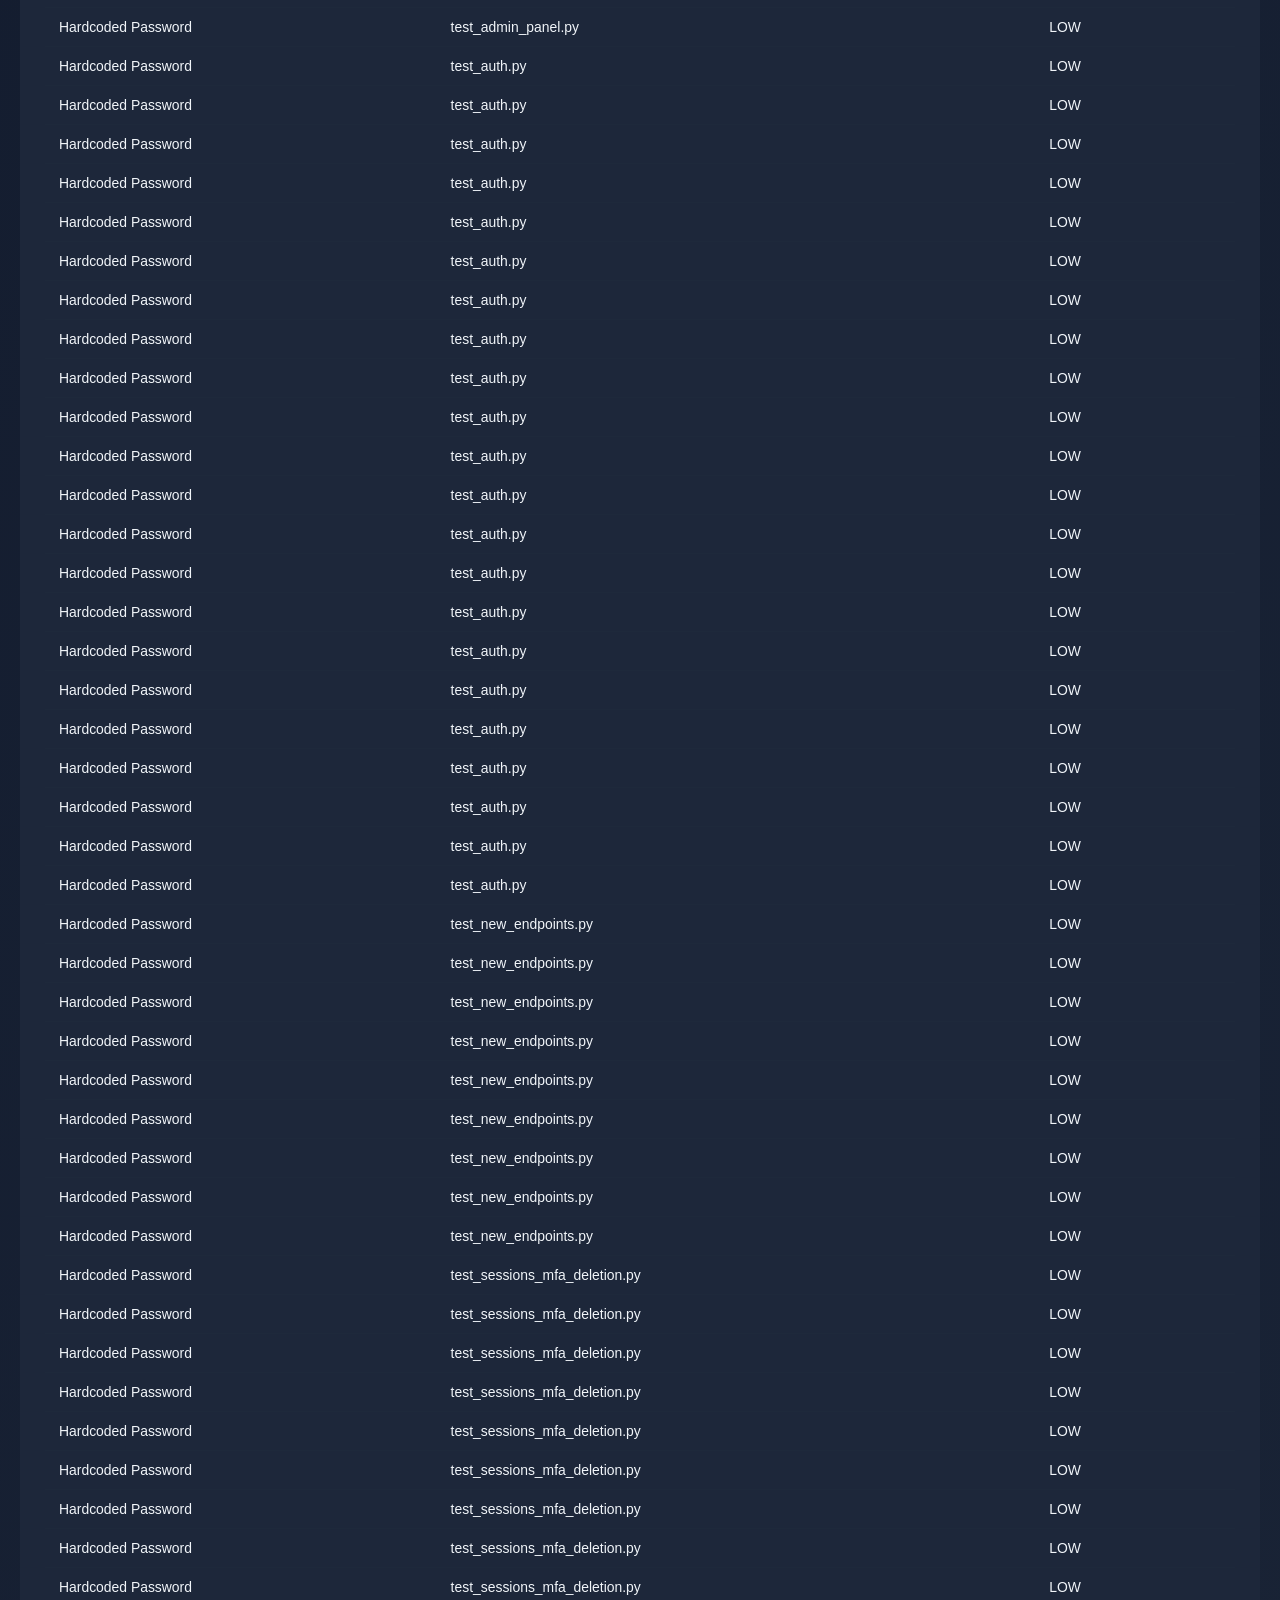
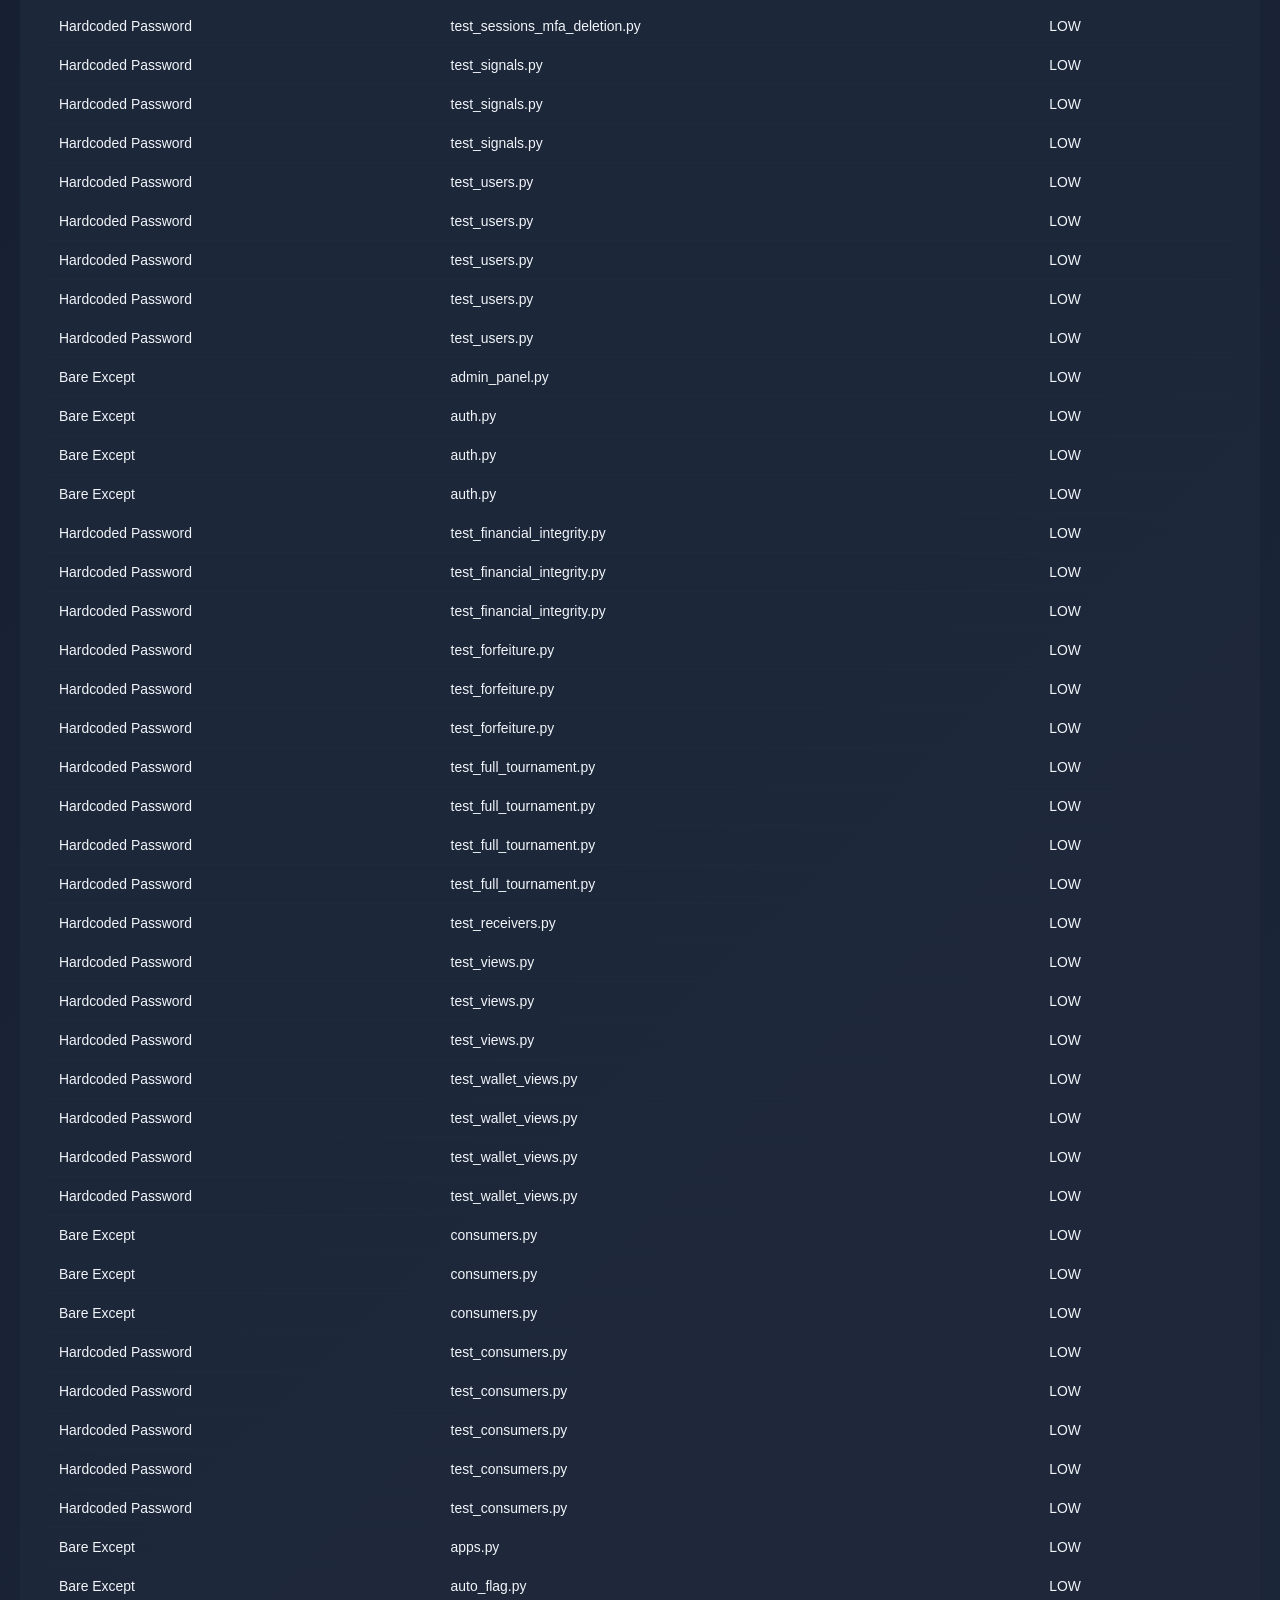
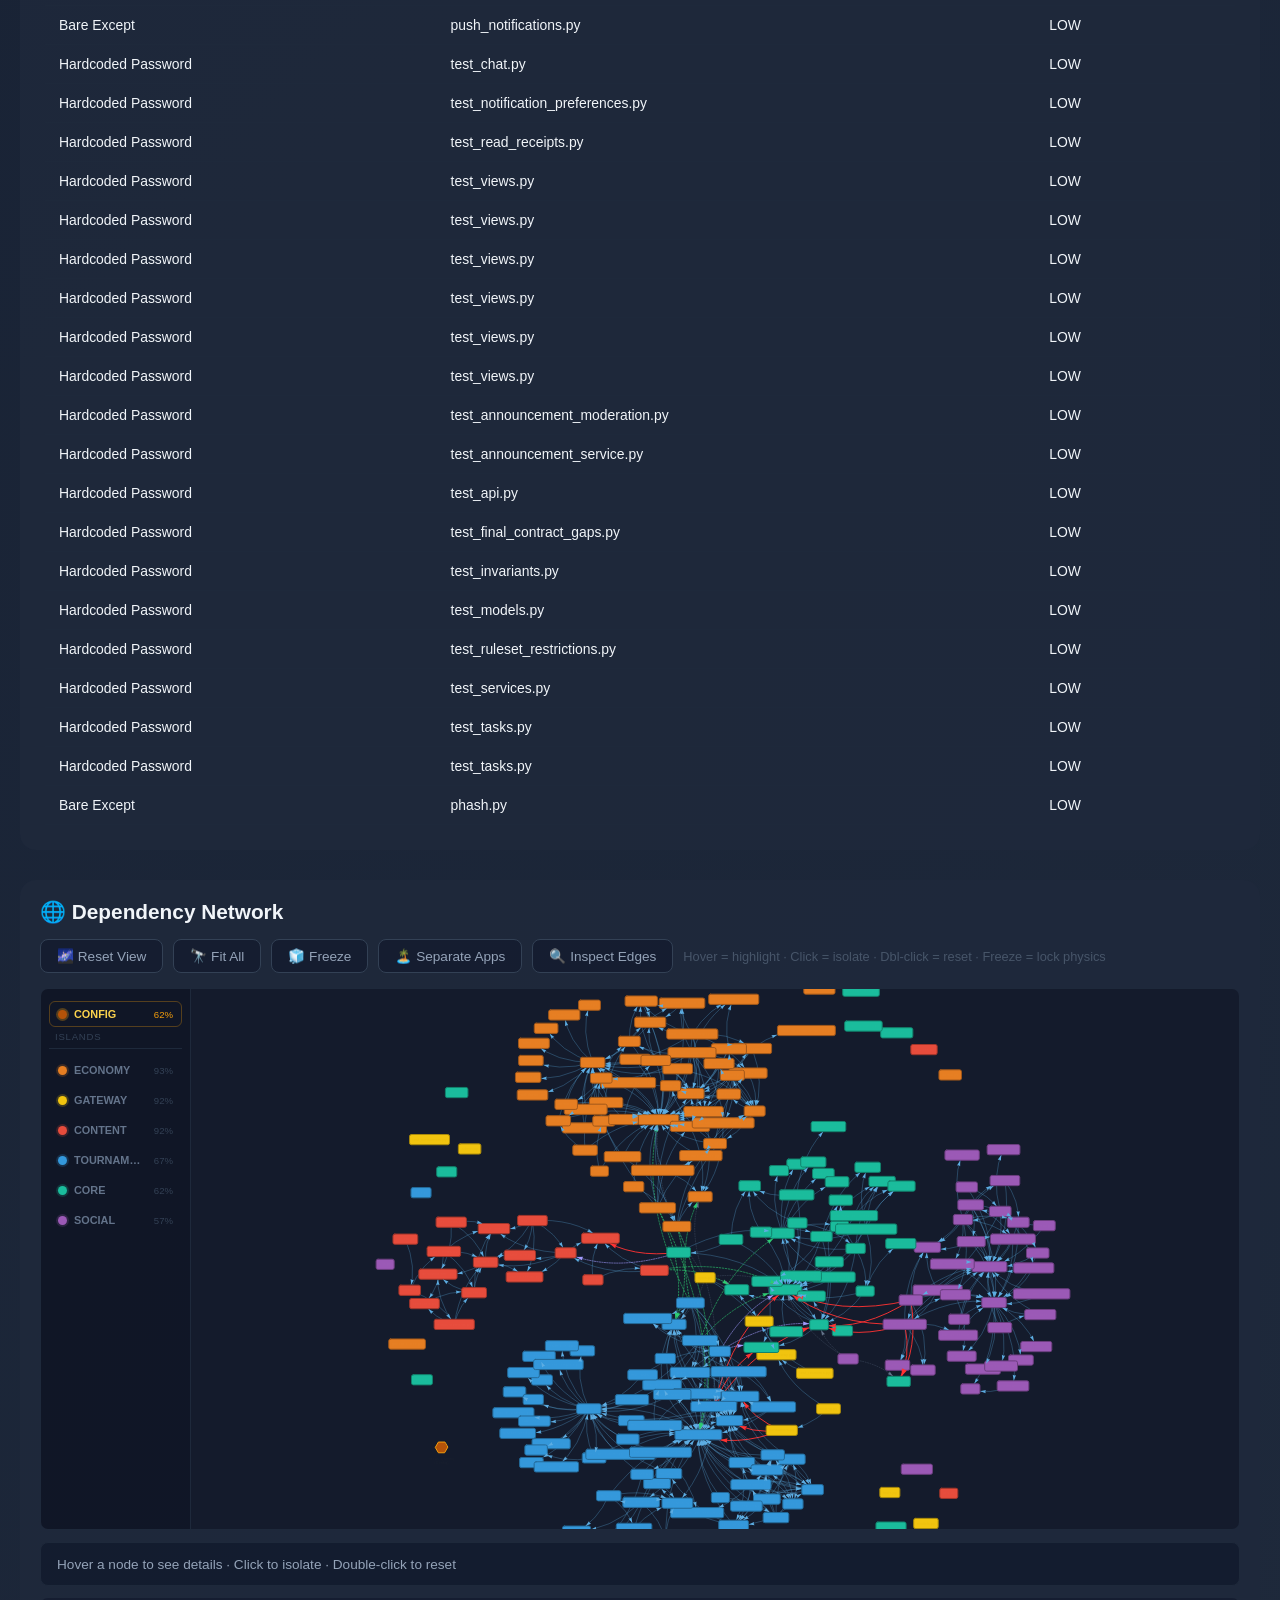
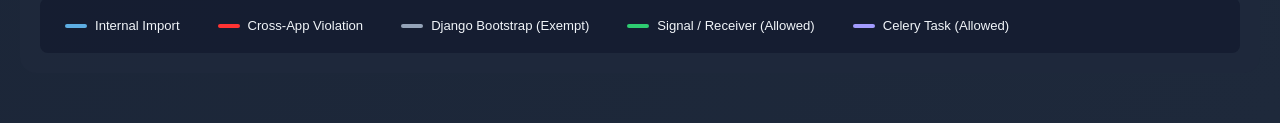
